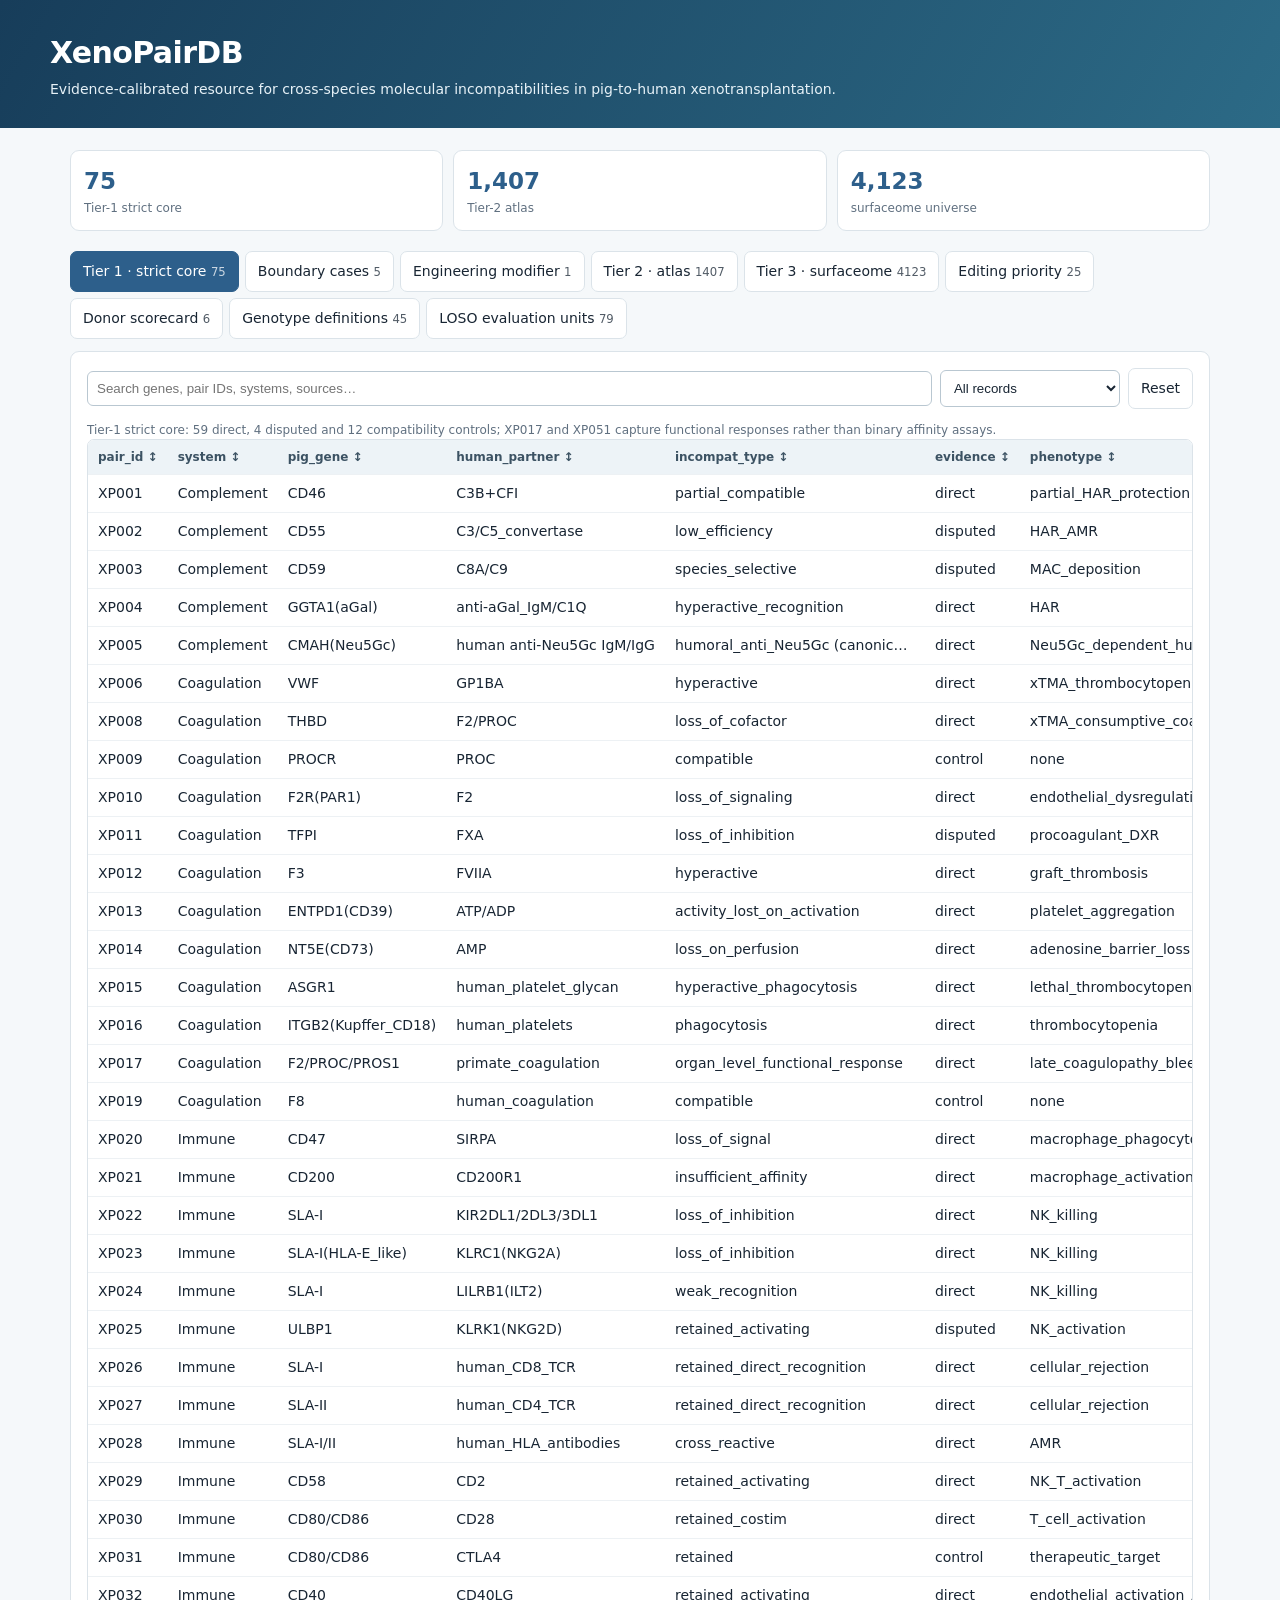
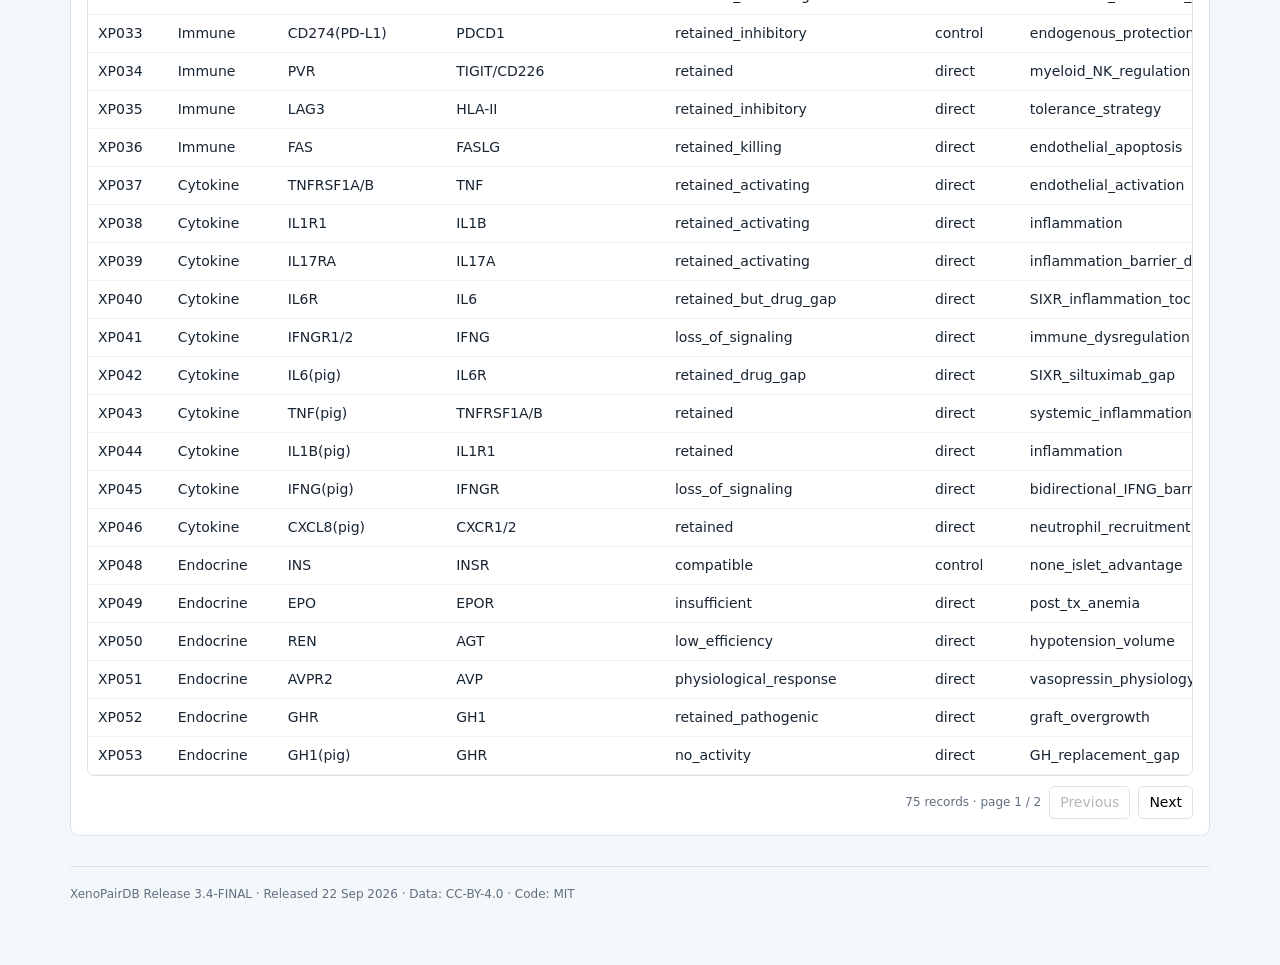
==== index.html @ 90baf069 "Initial commit XenoPairDB Portal (Release 3.4-FINAL)" ====
<!doctype html>
<html lang="en">
<head>
<meta charset="utf-8"><meta name="viewport" content="width=device-width, initial-scale=1">
<title>XenoPairDB · Release 3.4-FINAL</title>
<style>
:root{--ink:#182533;--muted:#607080;--line:#dbe3e9;--bg:#f5f8fa;--card:#fff;--blue:#2d5f8b;--blue2:#eaf2f8;--green:#176b58;--amber:#9a5a00;--red:#a33b35}*{box-sizing:border-box}body{margin:0;background:var(--bg);color:var(--ink);font:14px/1.5 system-ui,-apple-system,BlinkMacSystemFont,"Segoe UI",sans-serif}a{color:var(--blue)}header{background:linear-gradient(120deg,#173d5a,#2c6a86);color:#fff;padding:30px max(24px,calc((100% - 1180px)/2)) 24px}header h1{font-size:30px;margin:0 0 4px;letter-spacing:-.02em}header p{margin:4px 0;color:#e6f1f7;max-width:900px}.wrap{max-width:1180px;margin:22px auto;padding:0 20px}.notice{background:#fff8e8;border:1px solid #eed39b;color:#6d4a00;padding:12px 14px;border-radius:8px;margin-bottom:18px}.stats{display:grid;grid-template-columns:repeat(3,1fr);gap:10px;margin-bottom:20px}.stat,.card{background:var(--card);border:1px solid var(--line);border-radius:9px}.stat{padding:13px}.stat b{display:block;font-size:23px;color:var(--blue)}.stat span{display:block;color:var(--muted);font-size:12px}.tabs{display:flex;gap:6px;flex-wrap:wrap;margin:12px 0}.tab{border:1px solid var(--line);background:#fff;padding:9px 12px;border-radius:7px;cursor:pointer;color:var(--ink)}.tab.active{background:var(--blue);color:#fff;border-color:var(--blue)}.tab small{opacity:.75}.card{padding:16px;margin-bottom:16px}.controls{display:flex;gap:8px;flex-wrap:wrap;align-items:center;margin-bottom:12px}.controls input,.controls select{border:1px solid #b9c7d1;border-radius:6px;padding:9px;background:#fff;color:var(--ink);min-width:180px}.controls input{flex:1}.muted{color:var(--muted)}button{font:inherit}.table-wrap{overflow:auto;border:1px solid var(--line);border-radius:7px;background:#fff}table{border-collapse:collapse;width:100%;min-width:880px}th,td{padding:8px 10px;border-bottom:1px solid #edf1f4;text-align:left;vertical-align:top;white-space:nowrap;max-width:260px;overflow:hidden;text-overflow:ellipsis}th{position:sticky;top:0;background:#edf3f7;color:#3c5263;font-size:12px;cursor:pointer}tr.data-row{cursor:pointer}tr.data-row:hover{background:#f0f7fb}.tag{display:inline-block;border-radius:999px;padding:2px 7px;font-size:11px;background:#eef3f6}.pass{background:#e3f2ec;color:var(--green)}.warn{background:#fff0d9;color:var(--amber)}.pager{display:flex;gap:8px;align-items:center;justify-content:flex-end;margin-top:10px}.pager button{border:1px solid var(--line);background:#fff;border-radius:5px;padding:5px 10px;cursor:pointer}.detail{display:none;border-left:4px solid var(--blue);background:var(--blue2);padding:14px;margin:12px 0}.detail.open{display:block}.kv{display:grid;grid-template-columns:180px 1fr;gap:5px 14px}.kv dt{font-weight:600;color:#435b6b}.kv dd{margin:0;overflow-wrap:anywhere}.section-grid{display:grid;grid-template-columns:repeat(3,1fr);gap:12px}.section-grid h3{margin:0 0 6px;font-size:15px}.small{font-size:12px}.download{display:flex;justify-content:space-between;gap:15px;border-bottom:1px solid var(--line);padding:9px 0}.download:last-child{border-bottom:0}.code{font-family:ui-monospace,SFMono-Regular,Menlo,monospace;background:#eef2f5;padding:2px 5px;border-radius:4px;font-size:12px}footer{color:var(--muted);font-size:12px;border-top:1px solid var(--line);margin-top:30px;padding:18px 0 40px}@media(max-width:850px){.stats{grid-template-columns:repeat(3,1fr)}.section-grid{grid-template-columns:1fr 1fr}}@media(max-width:560px){.stats{grid-template-columns:repeat(2,1fr)}.kv{grid-template-columns:1fr}.wrap{padding:0 12px}}
</style>
</head>
<body>
<header><div class="wrap" style="margin:0 auto;padding:0"><h1>XenoPairDB</h1><p>Evidence-calibrated resource for cross-species molecular incompatibilities in pig-to-human xenotransplantation.</p></div></header>
<main class="wrap">
<div id="notice" class="notice" style="display:none"></div>
<section class="stats" id="stats"></section>
<div class="tabs" id="tabs"></div>
<section class="card"><div class="controls"><input id="search" placeholder="Search genes, pair IDs, systems, sources…"><select id="filter"><option value="">All records</option></select><button class="tab" id="reset">Reset</button></div><div id="datasetIntro" class="muted small"></div><div id="detail" class="detail"></div><div class="table-wrap"><table><thead id="thead"></thead><tbody id="tbody"></tbody></table></div><div class="pager"><span id="priorityNote" class="muted small" style="display:none;margin-right:auto"></span><span id="pageInfo" class="muted small"></span><button id="prev">Previous</button><button id="next">Next</button></div></section>


<footer>XenoPairDB Release 3.4-FINAL · Released 22 Sep 2026 · Data: CC-BY-4.0 · Code: MIT</footer>
</main>
<script>
const DATASETS={gold:{label:'Tier 1 · strict core',count:75,cols:['pair_id','system','pig_gene','human_partner','incompat_type','evidence','phenotype','ISI_v2'],id:'pair_id'},boundary:{label:'Boundary cases',count:5,cols:['pair_id','system','pig_gene','human_partner','evidence','ISI_v2'],id:'pair_id'},engineering:{label:'Engineering modifier',count:1,cols:['pair_id','system','pig_gene','human_partner','evidence','ISI_v2'],id:'pair_id'},atlas:{label:'Tier 2 · atlas',count:1407,cols:['rank','ligand','receptor','tier2_score','source','tier1_gold_overlap','qc_flag'],id:'rank'},surfaceome:{label:'Tier 3 · surfaceome',count:4123,cols:['gene','acc','human_gene','perc_id','antigenicity_v2','rank_v2'],id:'gene'},priority:{label:'Editing priority',count:25,cols:['si_s2_editing_rank','pair_id','system','gene_key','ISI_v2','edit_candidate'],id:'si_s2_editing_rank'},scorecard:{label:'Donor scorecard',count:6,cols:['donor','pairs_fixed','ISI_coverage%','top_residual'],id:'donor'},genotypes:{label:'Genotype definitions',count:45,cols:['genotype','edit_type','gene','tier1_pair','literature_basis'],id:'genotype'},loso_units:{label:'LOSO evaluation units',count:79,cols:['evaluation_id','parent_XP_id','system','label','is_control','included_in_LOSO','fold'],id:'evaluation_id'}};
let release=null, current='gold', rows=[], filtered=[], page=1, sortKey='', sortDir=1, pageSize=50;
const $=id=>document.getElementById(id); const esc=x=>String(x??'').replace(/[&<>"']/g,m=>({'&':'&amp;','<':'&lt;','>':'&gt;','"':'&quot;',"'":'&#39;'}[m]));
async function get(path){try{const r=await fetch(path);if(r.ok)return await r.json()}catch(_){}return getInlined(path)}
const __INLINED__={"atlas":{"dataset":"atlas","release":"XenoPairDB Release 3.4-FINAL","release_date":"2026-09-22","description":"Tier-2 computational atlas with explicit QC and orthology fields.","record_count":1407,"sha256":"0a573b34cc2c4aab98f97d45f53f73fc61dc57613a790a0d1cc7bb58de49f37a","download":"downloads/atlas.tsv","columns":["rank","ligand","receptor","pig_ligand_id","pig_receptor_id","ligand_identity_pct","receptor_identity_pct","pair_divergence","min_identity","lig_human_NxST","lig_pig_NxST","rec_human_NxST","rec_pig_NxST","pig_glyco_sites","glyco_delta_pig_minus_human","tier2_score","source","tier1_gold_overlap","qc_flag","lig_ortholog_type","rec_ortholog_type"],"records":[{"rank":"1","ligand":"CLEC4M","receptor":"ICAM1","pig_ligand_id":"ENSSSCG00000013579","pig_receptor_id":"ENSSSCG00000013655","ligand_identity_pct":"47.4","receptor_identity_pct":"55.1","pair_divergence":"48.8","min_identity":"47.4","lig_human_NxST":"2","lig_pig_NxST":"3","rec_human_NxST":"8","rec_pig_NxST":"17","pig_glyco_sites":"20","glyco_delta_pig_minus_human":"10","tier2_score":"99.7","source":"OmniPath","tier1_gold_overlap":"False","qc_flag":"pass","lig_ortholog_type":"ortholog_one2one","rec_ortholog_type":"ortholog_one2one"},{"rank":"2","ligand":"SPN","receptor":"ICAM1","pig_ligand_id":"ENSSSCG00000035256","pig_receptor_id":"ENSSSCG00000013655","ligand_identity_pct":"54.8","receptor_identity_pct":"55.1","pair_divergence":"45.0","min_identity":"54.8","lig_human_NxST":"1","lig_pig_NxST":"2","rec_human_NxST":"8","rec_pig_NxST":"17","pig_glyco_sites":"19","glyco_delta_pig_minus_human":"10","tier2_score":"99.4","source":"OmniPath+CellPhoneDB","tier1_gold_overlap":"False","qc_flag":"pass","lig_ortholog_type":"ortholog_one2one","rec_ortholog_type":"ortholog_one2one"},{"rank":"3","ligand":"ICAM1","receptor":"SPN","pig_ligand_id":"ENSSSCG00000013655","pig_receptor_id":"ENSSSCG00000035256","ligand_identity_pct":"55.1","receptor_identity_pct":"54.8","pair_divergence":"45.0","min_identity":"54.8","lig_human_NxST":"8","lig_pig_NxST":"17","rec_human_NxST":"1","rec_pig_NxST":"2","pig_glyco_sites":"19","glyco_delta_pig_minus_human":"10","tier2_score":"99.4","source":"OmniPath+CellPhoneDB","tier1_gold_overlap":"False","qc_flag":"pass","lig_ortholog_type":"ortholog_one2one","rec_ortholog_type":"ortholog_one2one"},{"rank":"4","ligand":"LAMB2","receptor":"CD44","pig_ligand_id":"ENSSSCG00000015555","pig_receptor_id":"ENSSSCG00000013297","ligand_identity_pct":"35.7","receptor_identity_pct":"77.4","pair_divergence":"43.4","min_identity":"35.7","lig_human_NxST":"7","lig_pig_NxST":"14","rec_human_NxST":"9","rec_pig_NxST":"7","pig_glyco_sites":"21","glyco_delta_pig_minus_human":"5","tier2_score":"99.0","source":"OmniPath","tier1_gold_overlap":"False","qc_flag":"pass","lig_ortholog_type":"ortholog_one2one","rec_ortholog_type":"ortholog_one2one"},{"rank":"5","ligand":"CD55","receptor":"ADGRE5","pig_ligand_id":"ENSSSCG00000015664","pig_receptor_id":"ENSSSCG00000013775","ligand_identity_pct":"53.1","receptor_identity_pct":"68.9","pair_divergence":"39.0","min_identity":"53.1","lig_human_NxST":"1","lig_pig_NxST":"4","rec_human_NxST":"10","rec_pig_NxST":"11","pig_glyco_sites":"15","glyco_delta_pig_minus_human":"4","tier2_score":"98.5","source":"OmniPath+CellPhoneDB","tier1_gold_overlap":"False","qc_flag":"pass","lig_ortholog_type":"ortholog_one2one","rec_ortholog_type":"ortholog_one2one"},{"rank":"6","ligand":"TNF","receptor":"TRAF2","pig_ligand_id":"ENSSSCG00000060860","pig_receptor_id":"ENSSSCG00000015889","ligand_identity_pct":"87.1","receptor_identity_pct":"28.1","pair_divergence":"42.4","min_identity":"28.1","lig_human_NxST":"0","lig_pig_NxST":"0","rec_human_NxST":"0","rec_pig_NxST":"3","pig_glyco_sites":"3","glyco_delta_pig_minus_human":"3","tier2_score":"98.5","source":"OmniPath","tier1_gold_overlap":"False","qc_flag":"pass","lig_ortholog_type":"ortholog_one2one","rec_ortholog_type":"ortholog_one2one"},{"rank":"7","ligand":"LAMB2","receptor":"SV2C","pig_ligand_id":"ENSSSCG00000015555","pig_receptor_id":"ENSSSCG00000034062","ligand_identity_pct":"35.7","receptor_identity_pct":"93.4","pair_divergence":"35.4","min_identity":"35.7","lig_human_NxST":"7","lig_pig_NxST":"14","rec_human_NxST":"5","rec_pig_NxST":"5","pig_glyco_sites":"19","glyco_delta_pig_minus_human":"7","tier2_score":"98.3","source":"OmniPath","tier1_gold_overlap":"False","qc_flag":"pass","lig_ortholog_type":"ortholog_one2one","rec_ortholog_type":"ortholog_one2one"},{"rank":"8","ligand":"LAMB2","receptor":"DAG1","pig_ligand_id":"ENSSSCG00000015555","pig_receptor_id":"ENSSSCG00000034357","ligand_identity_pct":"35.7","receptor_identity_pct":"95.2","pair_divergence":"34.5","min_identity":"35.7","lig_human_NxST":"7","lig_pig_NxST":"14","rec_human_NxST":"6","rec_pig_NxST":"6","pig_glyco_sites":"20","glyco_delta_pig_minus_human":"7","tier2_score":"98.1","source":"OmniPath","tier1_gold_overlap":"False","qc_flag":"pass","lig_ortholog_type":"ortholog_one2one","rec_ortholog_type":"ortholog_one2one"},{"rank":"9","ligand":"HLA-F","receptor":"CD8A","pig_ligand_id":"ENSSSCG00000001341","pig_receptor_id":"ENSSSCG00000008217","ligand_identity_pct":"54.5","receptor_identity_pct":"60.7","pair_divergence":"42.4","min_identity":"54.5","lig_human_NxST":"1","lig_pig_NxST":"2","rec_human_NxST":"0","rec_pig_NxST":"1","pig_glyco_sites":"3","glyco_delta_pig_minus_human":"2","tier2_score":"97.6","source":"OmniPath","tier1_gold_overlap":"False","qc_flag":"pass","lig_ortholog_type":"ortholog_one2one","rec_ortholog_type":"ortholog_one2one"},{"rank":"10","ligand":"LAMB2","receptor":"SV2A","pig_ligand_id":"ENSSSCG00000015555","pig_receptor_id":"ENSSSCG00000006666","ligand_identity_pct":"35.7","receptor_identity_pct":"99.1","pair_divergence":"32.6","min_identity":"35.7","lig_human_NxST":"7","lig_pig_NxST":"14","rec_human_NxST":"3","rec_pig_NxST":"3","pig_glyco_sites":"17","glyco_delta_pig_minus_human":"7","tier2_score":"97.6","source":"OmniPath","tier1_gold_overlap":"False","qc_flag":"pass","lig_ortholog_type":"ortholog_one2one","rec_ortholog_type":"ortholog_one2one"},{"rank":"11","ligand":"SLPI","receptor":"CD4","pig_ligand_id":"ENSSSCG00000039573","pig_receptor_id":"ENSSSCG00000000687","ligand_identity_pct":"71.0","receptor_identity_pct":"61.3","pair_divergence":"33.8","min_identity":"61.3","lig_human_NxST":"0","lig_pig_NxST":"0","rec_human_NxST":"2","rec_pig_NxST":"5","pig_glyco_sites":"5","glyco_delta_pig_minus_human":"3","tier2_score":"97.5","source":"OmniPath","tier1_gold_overlap":"False","qc_flag":"pass","lig_ortholog_type":"ortholog_one2one","rec_ortholog_type":"ortholog_one2one"},{"rank":"12","ligand":"SIRPG","receptor":"CD47","pig_ligand_id":"ENSSSCG00000028461","pig_receptor_id":"ENSSSCG00000011942","ligand_identity_pct":"64.0","receptor_identity_pct":"72.9","pair_divergence":"31.5","min_identity":"64.0","lig_human_NxST":"4","lig_pig_NxST":"12","rec_human_NxST":"6","rec_pig_NxST":"5","pig_glyco_sites":"17","glyco_delta_pig_minus_human":"7","tier2_score":"97.2","source":"OmniPath+CellPhoneDB","tier1_gold_overlap":"False","qc_flag":"pass","lig_ortholog_type":"ortholog_many2many","rec_ortholog_type":"ortholog_one2one"},{"rank":"13","ligand":"CD47","receptor":"SIRPG","pig_ligand_id":"ENSSSCG00000011942","pig_receptor_id":"ENSSSCG00000028461","ligand_identity_pct":"72.9","receptor_identity_pct":"64.0","pair_divergence":"31.5","min_identity":"64.0","lig_human_NxST":"6","lig_pig_NxST":"5","rec_human_NxST":"4","rec_pig_NxST":"12","pig_glyco_sites":"17","glyco_delta_pig_minus_human":"7","tier2_score":"97.2","source":"OmniPath+CellPhoneDB","tier1_gold_overlap":"False","qc_flag":"pass","lig_ortholog_type":"ortholog_one2one","rec_ortholog_type":"ortholog_many2many"},{"rank":"14","ligand":"CSF2","receptor":"CSF2RB","pig_ligand_id":"ENSSSCG00000023737","pig_receptor_id":"ENSSSCG00000000136","ligand_identity_pct":"71.5","receptor_identity_pct":"65.8","pair_divergence":"31.3","min_identity":"65.8","lig_human_NxST":"2","lig_pig_NxST":"3","rec_human_NxST":"4","rec_pig_NxST":"6","pig_glyco_sites":"9","glyco_delta_pig_minus_human":"3","tier2_score":"96.6","source":"OmniPath","tier1_gold_overlap":"False","qc_flag":"pass","lig_ortholog_type":"ortholog_one2one","rec_ortholog_type":"ortholog_one2one"},{"rank":"15","ligand":"CD5L","receptor":"CD5","pig_ligand_id":"ENSSSCG00000006455","pig_receptor_id":"ENSSSCG00000013115","ligand_identity_pct":"69.0","receptor_identity_pct":"71.2","pair_divergence":"29.9","min_identity":"69.0","lig_human_NxST":"0","lig_pig_NxST":"6","rec_human_NxST":"5","rec_pig_NxST":"5","pig_glyco_sites":"11","glyco_delta_pig_minus_human":"6","tier2_score":"95.9","source":"OmniPath","tier1_gold_overlap":"False","qc_flag":"pass","lig_ortholog_type":"ortholog_one2one","rec_ortholog_type":"ortholog_one2one"},{"rank":"16","ligand":"HLA-DMA","receptor":"CD4","pig_ligand_id":"ENSSSCG00000001470","pig_receptor_id":"ENSSSCG00000000687","ligand_identity_pct":"78.5","receptor_identity_pct":"61.3","pair_divergence":"30.1","min_identity":"61.3","lig_human_NxST":"2","lig_pig_NxST":"3","rec_human_NxST":"2","rec_pig_NxST":"5","pig_glyco_sites":"8","glyco_delta_pig_minus_human":"4","tier2_score":"95.8","source":"OmniPath","tier1_gold_overlap":"False","qc_flag":"pass","lig_ortholog_type":"ortholog_one2one","rec_ortholog_type":"ortholog_one2one"},{"rank":"17","ligand":"CXCL13","receptor":"CXCR3","pig_ligand_id":"ENSSSCG00000036445","pig_receptor_id":"ENSSSCG00000012402","ligand_identity_pct":"47.7","receptor_identity_pct":"89.8","pair_divergence":"31.2","min_identity":"47.7","lig_human_NxST":"1","lig_pig_NxST":"2","rec_human_NxST":"3","rec_pig_NxST":"4","pig_glyco_sites":"6","glyco_delta_pig_minus_human":"2","tier2_score":"95.6","source":"OmniPath","tier1_gold_overlap":"False","qc_flag":"pass","lig_ortholog_type":"ortholog_one2one","rec_ortholog_type":"ortholog_one2one"},{"rank":"18","ligand":"IFNL2","receptor":"IFNLR1","pig_ligand_id":"ENSSSCG00000056294","pig_receptor_id":"ENSSSCG00000032860","ligand_identity_pct":"70.1","receptor_identity_pct":"67.7","pair_divergence":"31.1","min_identity":"67.7","lig_human_NxST":"0","lig_pig_NxST":"2","rec_human_NxST":"5","rec_pig_NxST":"5","pig_glyco_sites":"7","glyco_delta_pig_minus_human":"2","tier2_score":"95.5","source":"OmniPath","tier1_gold_overlap":"False","qc_flag":"pass","lig_ortholog_type":"ortholog_many2many","rec_ortholog_type":"ortholog_one2one"},{"rank":"19","ligand":"IFNL3","receptor":"IFNLR1","pig_ligand_id":"ENSSSCG00000056294","pig_receptor_id":"ENSSSCG00000032860","ligand_identity_pct":"71.0","receptor_identity_pct":"67.7","pair_divergence":"30.7","min_identity":"67.7","lig_human_NxST":"0","lig_pig_NxST":"2","rec_human_NxST":"5","rec_pig_NxST":"5","pig_glyco_sites":"7","glyco_delta_pig_minus_human":"2","tier2_score":"95.1","source":"OmniPath","tier1_gold_overlap":"False","qc_flag":"pass","lig_ortholog_type":"ortholog_many2many","rec_ortholog_type":"ortholog_one2one"},{"rank":"20","ligand":"HLA-DOB","receptor":"CD4","pig_ligand_id":"ENSSSCG00000001459","pig_receptor_id":"ENSSSCG00000000687","ligand_identity_pct":"78.4","receptor_identity_pct":"61.3","pair_divergence":"30.2","min_identity":"61.3","lig_human_NxST":"2","lig_pig_NxST":"1","rec_human_NxST":"2","rec_pig_NxST":"5","pig_glyco_sites":"6","glyco_delta_pig_minus_human":"2","tier2_score":"94.8","source":"OmniPath","tier1_gold_overlap":"False","qc_flag":"pass","lig_ortholog_type":"ortholog_one2one","rec_ortholog_type":"ortholog_one2one"},{"rank":"21","ligand":"ICAM1","receptor":"EGFR","pig_ligand_id":"ENSSSCG00000013655","pig_receptor_id":"ENSSSCG00000022126","ligand_identity_pct":"55.1","receptor_identity_pct":"88.5","pair_divergence":"28.2","min_identity":"55.1","lig_human_NxST":"8","lig_pig_NxST":"17","rec_human_NxST":"14","rec_pig_NxST":"14","pig_glyco_sites":"31","glyco_delta_pig_minus_human":"9","tier2_score":"94.8","source":"OmniPath","tier1_gold_overlap":"False","qc_flag":"pass","lig_ortholog_type":"ortholog_one2one","rec_ortholog_type":"ortholog_one2one"},{"rank":"22","ligand":"CCL11","receptor":"CCR2","pig_ligand_id":"ENSSSCG00000044762","pig_receptor_id":"ENSSSCG00000063596","ligand_identity_pct":"66.0","receptor_identity_pct":"74.2","pair_divergence":"29.9","min_identity":"66.0","lig_human_NxST":"0","lig_pig_NxST":"1","rec_human_NxST":"1","rec_pig_NxST":"2","pig_glyco_sites":"3","glyco_delta_pig_minus_human":"2","tier2_score":"94.5","source":"OmniPath","tier1_gold_overlap":"False","qc_flag":"pass","lig_ortholog_type":"ortholog_one2one","rec_ortholog_type":"ortholog_one2one"},{"rank":"23","ligand":"TRAF2","receptor":"TNFSF4","pig_ligand_id":"ENSSSCG00000015889","pig_receptor_id":"ENSSSCG00000015488","ligand_identity_pct":"28.1","receptor_identity_pct":"69.2","pair_divergence":"51.3","min_identity":"28.1","lig_human_NxST":"0","lig_pig_NxST":"3","rec_human_NxST":"4","rec_pig_NxST":"2","pig_glyco_sites":"5","glyco_delta_pig_minus_human":"1","tier2_score":"94.3","source":"OmniPath","tier1_gold_overlap":"False","qc_flag":"pass","lig_ortholog_type":"ortholog_one2one","rec_ortholog_type":"ortholog_one2one"},{"rank":"24","ligand":"HLA-DRA","receptor":"CD4","pig_ligand_id":"ENSSSCG00000001453","pig_receptor_id":"ENSSSCG00000000687","ligand_identity_pct":"83.3","receptor_identity_pct":"61.3","pair_divergence":"27.7","min_identity":"61.3","lig_human_NxST":"2","lig_pig_NxST":"4","rec_human_NxST":"2","rec_pig_NxST":"5","pig_glyco_sites":"9","glyco_delta_pig_minus_human":"5","tier2_score":"94.3","source":"OmniPath","tier1_gold_overlap":"False","qc_flag":"pass","lig_ortholog_type":"ortholog_one2one","rec_ortholog_type":"ortholog_one2one"},{"rank":"25","ligand":"CD86","receptor":"CD28","pig_ligand_id":"ENSSSCG00000011877","pig_receptor_id":"ENSSSCG00000028561","ligand_identity_pct":"62.5","receptor_identity_pct":"78.1","pair_divergence":"29.7","min_identity":"62.5","lig_human_NxST":"8","lig_pig_NxST":"10","rec_human_NxST":"6","rec_pig_NxST":"6","pig_glyco_sites":"16","glyco_delta_pig_minus_human":"2","tier2_score":"94.3","source":"OmniPath+CellPhoneDB","tier1_gold_overlap":"False","qc_flag":"pass","lig_ortholog_type":"ortholog_one2one","rec_ortholog_type":"ortholog_one2one"},{"rank":"26","ligand":"CD28","receptor":"CD86","pig_ligand_id":"ENSSSCG00000028561","pig_receptor_id":"ENSSSCG00000011877","ligand_identity_pct":"78.1","receptor_identity_pct":"62.5","pair_divergence":"29.7","min_identity":"62.5","lig_human_NxST":"6","lig_pig_NxST":"6","rec_human_NxST":"8","rec_pig_NxST":"10","pig_glyco_sites":"16","glyco_delta_pig_minus_human":"2","tier2_score":"94.3","source":"OmniPath+CellPhoneDB","tier1_gold_overlap":"False","qc_flag":"pass","lig_ortholog_type":"ortholog_one2one","rec_ortholog_type":"ortholog_one2one"},{"rank":"27","ligand":"TNFSF4","receptor":"TRAF2","pig_ligand_id":"ENSSSCG00000015488","pig_receptor_id":"ENSSSCG00000015889","ligand_identity_pct":"69.2","receptor_identity_pct":"28.1","pair_divergence":"51.3","min_identity":"28.1","lig_human_NxST":"4","lig_pig_NxST":"2","rec_human_NxST":"0","rec_pig_NxST":"3","pig_glyco_sites":"5","glyco_delta_pig_minus_human":"1","tier2_score":"94.3","source":"OmniPath","tier1_gold_overlap":"False","qc_flag":"pass","lig_ortholog_type":"ortholog_one2one","rec_ortholog_type":"ortholog_one2one"},{"rank":"28","ligand":"TNFSF15","receptor":"CCR9","pig_ligand_id":"ENSSSCG00000059646","pig_receptor_id":"ENSSSCG00000031154","ligand_identity_pct":"88.0","receptor_identity_pct":"36.0","pair_divergence":"38.0","min_identity":"36.0","lig_human_NxST":"2","lig_pig_NxST":"2","rec_human_NxST":"1","rec_pig_NxST":"2","pig_glyco_sites":"4","glyco_delta_pig_minus_human":"1","tier2_score":"93.3","source":"OmniPath","tier1_gold_overlap":"False","qc_flag":"pass","lig_ortholog_type":"ortholog_one2one","rec_ortholog_type":"ortholog_one2one"},{"rank":"29","ligand":"CSF3","receptor":"CSF2RB","pig_ligand_id":"ENSSSCG00000017488","pig_receptor_id":"ENSSSCG00000000136","ligand_identity_pct":"78.9","receptor_identity_pct":"65.8","pair_divergence":"27.7","min_identity":"65.8","lig_human_NxST":"0","lig_pig_NxST":"0","rec_human_NxST":"4","rec_pig_NxST":"6","pig_glyco_sites":"6","glyco_delta_pig_minus_human":"2","tier2_score":"93.0","source":"OmniPath","tier1_gold_overlap":"False","qc_flag":"pass","lig_ortholog_type":"ortholog_one2one","rec_ortholog_type":"ortholog_one2one"},{"rank":"30","ligand":"CLU","receptor":"TREM2","pig_ligand_id":"ENSSSCG00000009668","pig_receptor_id":"ENSSSCG00000039270","ligand_identity_pct":"72.2","receptor_identity_pct":"72.6","pair_divergence":"27.6","min_identity":"72.2","lig_human_NxST":"6","lig_pig_NxST":"7","rec_human_NxST":"2","rec_pig_NxST":"3","pig_glyco_sites":"10","glyco_delta_pig_minus_human":"2","tier2_score":"92.9","source":"unknown","tier1_gold_overlap":"False","qc_flag":"pass","lig_ortholog_type":"ortholog_one2one","rec_ortholog_type":"ortholog_one2one"},{"rank":"31","ligand":"TNFSF9","receptor":"TNFRSF9","pig_ligand_id":"ENSSSCG00000022370","pig_receptor_id":"ENSSSCG00000003386","ligand_identity_pct":"61.4","receptor_identity_pct":"70.2","pair_divergence":"34.2","min_identity":"61.4","lig_human_NxST":"0","lig_pig_NxST":"1","rec_human_NxST":"2","rec_pig_NxST":"2","pig_glyco_sites":"3","glyco_delta_pig_minus_human":"1","tier2_score":"92.8","source":"OmniPath+CellPhoneDB","tier1_gold_overlap":"False","qc_flag":"pass","lig_ortholog_type":"ortholog_one2one","rec_ortholog_type":"ortholog_one2one"},{"rank":"32","ligand":"CCL24","receptor":"CCR3","pig_ligand_id":"ENSSSCG00000035736","pig_receptor_id":"ENSSSCG00000024311","ligand_identity_pct":"62.2","receptor_identity_pct":"68.9","pair_divergence":"34.4","min_identity":"62.2","lig_human_NxST":"1","lig_pig_NxST":"2","rec_human_NxST":"0","rec_pig_NxST":"0","pig_glyco_sites":"2","glyco_delta_pig_minus_human":"1","tier2_score":"92.8","source":"CellPhoneDB","tier1_gold_overlap":"False","qc_flag":"pass","lig_ortholog_type":"ortholog_one2one","rec_ortholog_type":"ortholog_one2one"},{"rank":"33","ligand":"CXCL16","receptor":"CXCR6","pig_ligand_id":"ENSSSCG00000017920","pig_receptor_id":"ENSSSCG00000011318","ligand_identity_pct":"54.7","receptor_identity_pct":"79.8","pair_divergence":"32.8","min_identity":"54.7","lig_human_NxST":"1","lig_pig_NxST":"0","rec_human_NxST":"1","rec_pig_NxST":"3","pig_glyco_sites":"3","glyco_delta_pig_minus_human":"1","tier2_score":"92.4","source":"OmniPath+CellPhoneDB","tier1_gold_overlap":"False","qc_flag":"pass","lig_ortholog_type":"ortholog_one2one","rec_ortholog_type":"ortholog_one2one"},{"rank":"34","ligand":"RNASE2","receptor":"TLR2","pig_ligand_id":"ENSSSCG00000035377","pig_receptor_id":"ENSSSCG00000009002","ligand_identity_pct":"55.5","receptor_identity_pct":"78.6","pair_divergence":"33.0","min_identity":"55.5","lig_human_NxST":"5","lig_pig_NxST":"4","rec_human_NxST":"4","rec_pig_NxST":"6","pig_glyco_sites":"10","glyco_delta_pig_minus_human":"1","tier2_score":"92.4","source":"OmniPath","tier1_gold_overlap":"False","qc_flag":"pass","lig_ortholog_type":"ortholog_one2many","rec_ortholog_type":"ortholog_one2one"},{"rank":"35","ligand":"CCL11","receptor":"CCR3","pig_ligand_id":"ENSSSCG00000044762","pig_receptor_id":"ENSSSCG00000024311","ligand_identity_pct":"66.0","receptor_identity_pct":"68.9","pair_divergence":"32.5","min_identity":"66.0","lig_human_NxST":"0","lig_pig_NxST":"1","rec_human_NxST":"0","rec_pig_NxST":"0","pig_glyco_sites":"1","glyco_delta_pig_minus_human":"1","tier2_score":"92.3","source":"OmniPath+CellPhoneDB","tier1_gold_overlap":"False","qc_flag":"pass","lig_ortholog_type":"ortholog_one2one","rec_ortholog_type":"ortholog_one2one"},{"rank":"36","ligand":"APOB","receptor":"TREM2","pig_ligand_id":"ENSSSCG00000008595","pig_receptor_id":"ENSSSCG00000039270","ligand_identity_pct":"75.9","receptor_identity_pct":"72.6","pair_divergence":"25.8","min_identity":"72.6","lig_human_NxST":"19","lig_pig_NxST":"23","rec_human_NxST":"2","rec_pig_NxST":"3","pig_glyco_sites":"26","glyco_delta_pig_minus_human":"5","tier2_score":"92.3","source":"unknown","tier1_gold_overlap":"False","qc_flag":"pass","lig_ortholog_type":"ortholog_one2one","rec_ortholog_type":"ortholog_one2one"},{"rank":"37","ligand":"APOC3","receptor":"TLR2","pig_ligand_id":"ENSSSCG00000015069","pig_receptor_id":"ENSSSCG00000009002","ligand_identity_pct":"68.8","receptor_identity_pct":"78.6","pair_divergence":"26.3","min_identity":"68.8","lig_human_NxST":"0","lig_pig_NxST":"0","rec_human_NxST":"4","rec_pig_NxST":"6","pig_glyco_sites":"6","glyco_delta_pig_minus_human":"2","tier2_score":"91.7","source":"OmniPath","tier1_gold_overlap":"False","qc_flag":"pass","lig_ortholog_type":"ortholog_one2one","rec_ortholog_type":"ortholog_one2one"},{"rank":"38","ligand":"TNFRSF18","receptor":"TNFSF18","pig_ligand_id":"ENSSSCG00000038351","pig_receptor_id":"ENSSSCG00000015487","ligand_identity_pct":"65.7","receptor_identity_pct":"72.3","pair_divergence":"31.0","min_identity":"65.7","lig_human_NxST":"1","lig_pig_NxST":"1","rec_human_NxST":"2","rec_pig_NxST":"3","pig_glyco_sites":"4","glyco_delta_pig_minus_human":"1","tier2_score":"91.6","source":"OmniPath+CellPhoneDB","tier1_gold_overlap":"False","qc_flag":"pass","lig_ortholog_type":"ortholog_one2one","rec_ortholog_type":"ortholog_one2one"},{"rank":"39","ligand":"TNFSF18","receptor":"TNFRSF18","pig_ligand_id":"ENSSSCG00000015487","pig_receptor_id":"ENSSSCG00000038351","ligand_identity_pct":"72.3","receptor_identity_pct":"65.7","pair_divergence":"31.0","min_identity":"65.7","lig_human_NxST":"2","lig_pig_NxST":"3","rec_human_NxST":"1","rec_pig_NxST":"1","pig_glyco_sites":"4","glyco_delta_pig_minus_human":"1","tier2_score":"91.6","source":"OmniPath+CellPhoneDB","tier1_gold_overlap":"False","qc_flag":"pass","lig_ortholog_type":"ortholog_one2one","rec_ortholog_type":"ortholog_one2one"},{"rank":"40","ligand":"CXCL12","receptor":"CD4","pig_ligand_id":"ENSSSCG00000034973","pig_receptor_id":"ENSSSCG00000000687","ligand_identity_pct":"88.2","receptor_identity_pct":"61.3","pair_divergence":"25.2","min_identity":"61.3","lig_human_NxST":"0","lig_pig_NxST":"0","rec_human_NxST":"2","rec_pig_NxST":"5","pig_glyco_sites":"5","glyco_delta_pig_minus_human":"3","tier2_score":"91.5","source":"OmniPath","tier1_gold_overlap":"False","qc_flag":"pass","lig_ortholog_type":"ortholog_one2one","rec_ortholog_type":"ortholog_one2one"},{"rank":"41","ligand":"CTLA4","receptor":"CD86","pig_ligand_id":"ENSSSCG00000016122","pig_receptor_id":"ENSSSCG00000011877","ligand_identity_pct":"85.2","receptor_identity_pct":"62.5","pair_divergence":"26.2","min_identity":"62.5","lig_human_NxST":"2","lig_pig_NxST":"2","rec_human_NxST":"8","rec_pig_NxST":"10","pig_glyco_sites":"12","glyco_delta_pig_minus_human":"2","tier2_score":"91.5","source":"OmniPath+CellPhoneDB","tier1_gold_overlap":"False","qc_flag":"pass","lig_ortholog_type":"ortholog_one2one","rec_ortholog_type":"ortholog_one2one"},{"rank":"42","ligand":"CD86","receptor":"CTLA4","pig_ligand_id":"ENSSSCG00000011877","pig_receptor_id":"ENSSSCG00000016122","ligand_identity_pct":"62.5","receptor_identity_pct":"85.2","pair_divergence":"26.2","min_identity":"62.5","lig_human_NxST":"8","lig_pig_NxST":"10","rec_human_NxST":"2","rec_pig_NxST":"2","pig_glyco_sites":"12","glyco_delta_pig_minus_human":"2","tier2_score":"91.5","source":"OmniPath+CellPhoneDB","tier1_gold_overlap":"False","qc_flag":"pass","lig_ortholog_type":"ortholog_one2one","rec_ortholog_type":"ortholog_one2one"},{"rank":"43","ligand":"CD274","receptor":"PDCD1","pig_ligand_id":"ENSSSCG00000005211","pig_receptor_id":"ENSSSCG00000037319","ligand_identity_pct":"74.1","receptor_identity_pct":"64.2","pair_divergence":"30.8","min_identity":"64.2","lig_human_NxST":"4","lig_pig_NxST":"5","rec_human_NxST":"4","rec_pig_NxST":"4","pig_glyco_sites":"9","glyco_delta_pig_minus_human":"1","tier2_score":"91.4","source":"OmniPath+CellPhoneDB","tier1_gold_overlap":"False","qc_flag":"pass","lig_ortholog_type":"ortholog_one2one","rec_ortholog_type":"ortholog_one2one"},{"rank":"44","ligand":"CSF2","receptor":"CSF3R","pig_ligand_id":"ENSSSCG00000023737","pig_receptor_id":"ENSSSCG00000025795","ligand_identity_pct":"71.5","receptor_identity_pct":"76.5","pair_divergence":"26.0","min_identity":"71.5","lig_human_NxST":"2","lig_pig_NxST":"3","rec_human_NxST":"11","rec_pig_NxST":"12","pig_glyco_sites":"15","glyco_delta_pig_minus_human":"2","tier2_score":"91.2","source":"OmniPath","tier1_gold_overlap":"False","qc_flag":"pass","lig_ortholog_type":"ortholog_one2one","rec_ortholog_type":"ortholog_one2one"},{"rank":"45","ligand":"CCL27","receptor":"CCR2","pig_ligand_id":"ENSSSCG00000010967","pig_receptor_id":"ENSSSCG00000063596","ligand_identity_pct":"73.8","receptor_identity_pct":"74.2","pair_divergence":"26.0","min_identity":"73.8","lig_human_NxST":"0","lig_pig_NxST":"1","rec_human_NxST":"1","rec_pig_NxST":"2","pig_glyco_sites":"3","glyco_delta_pig_minus_human":"2","tier2_score":"91.2","source":"OmniPath","tier1_gold_overlap":"False","qc_flag":"pass","lig_ortholog_type":"ortholog_one2one","rec_ortholog_type":"ortholog_one2one"},{"rank":"46","ligand":"ICAM1","receptor":"CAV1","pig_ligand_id":"ENSSSCG00000013655","pig_receptor_id":"ENSSSCG00000016634","ligand_identity_pct":"55.1","receptor_identity_pct":"96.0","pair_divergence":"24.5","min_identity":"55.1","lig_human_NxST":"8","lig_pig_NxST":"17","rec_human_NxST":"0","rec_pig_NxST":"0","pig_glyco_sites":"17","glyco_delta_pig_minus_human":"9","tier2_score":"91.1","source":"OmniPath","tier1_gold_overlap":"False","qc_flag":"pass","lig_ortholog_type":"ortholog_one2one","rec_ortholog_type":"ortholog_one2one"},{"rank":"47","ligand":"CD47","receptor":"SIRPA","pig_ligand_id":"ENSSSCP00000065885","pig_receptor_id":"F1S887","ligand_identity_pct":"72.9","receptor_identity_pct":"77.2","pair_divergence":"24.9","min_identity":"72.9","lig_human_NxST":"6","lig_pig_NxST":"5","rec_human_NxST":"7","rec_pig_NxST":"11","pig_glyco_sites":"16","glyco_delta_pig_minus_human":"3","tier2_score":"91.1","source":"CellPhoneDB","tier1_gold_overlap":"True","qc_flag":"ortholog_recovered_via_UniProt","lig_ortholog_type":"ortholog_one2one","rec_ortholog_type":"ortholog_one2one(UniProt fallback)"},{"rank":"48","ligand":"CCL26","receptor":"CCR2","pig_ligand_id":"ENSSSCG00000039874","pig_receptor_id":"ENSSSCG00000063596","ligand_identity_pct":"64.9","receptor_identity_pct":"74.2","pair_divergence":"30.4","min_identity":"64.9","lig_human_NxST":"0","lig_pig_NxST":"0","rec_human_NxST":"1","rec_pig_NxST":"2","pig_glyco_sites":"2","glyco_delta_pig_minus_human":"1","tier2_score":"91.1","source":"OmniPath+CellPhoneDB","tier1_gold_overlap":"False","qc_flag":"pass","lig_ortholog_type":"ortholog_one2one","rec_ortholog_type":"ortholog_one2one"},{"rank":"49","ligand":"F12","receptor":"CD93","pig_ligand_id":"ENSSSCG00000031274","pig_receptor_id":"ENSSSCG00000007116","ligand_identity_pct":"74.2","receptor_identity_pct":"74.1","pair_divergence":"25.8","min_identity":"74.1","lig_human_NxST":"2","lig_pig_NxST":"4","rec_human_NxST":"1","rec_pig_NxST":"1","pig_glyco_sites":"5","glyco_delta_pig_minus_human":"2","tier2_score":"91.0","source":"OmniPath","tier1_gold_overlap":"False","qc_flag":"pass","lig_ortholog_type":"ortholog_one2one","rec_ortholog_type":"ortholog_one2one"},{"rank":"50","ligand":"CD27","receptor":"CD70","pig_ligand_id":"ENSSSCG00000063084","pig_receptor_id":"ENSSSCG00000031115","ligand_identity_pct":"71.8","receptor_identity_pct":"67.7","pair_divergence":"30.2","min_identity":"67.7","lig_human_NxST":"1","lig_pig_NxST":"1","rec_human_NxST":"2","rec_pig_NxST":"3","pig_glyco_sites":"4","glyco_delta_pig_minus_human":"1","tier2_score":"90.9","source":"OmniPath+CellPhoneDB","tier1_gold_overlap":"False","qc_flag":"pass","lig_ortholog_type":"ortholog_one2one","rec_ortholog_type":"ortholog_one2one"},{"rank":"51","ligand":"CD70","receptor":"CD27","pig_ligand_id":"ENSSSCG00000031115","pig_receptor_id":"ENSSSCG00000063084","ligand_identity_pct":"67.7","receptor_identity_pct":"71.8","pair_divergence":"30.2","min_identity":"67.7","lig_human_NxST":"2","lig_pig_NxST":"3","rec_human_NxST":"1","rec_pig_NxST":"1","pig_glyco_sites":"4","glyco_delta_pig_minus_human":"1","tier2_score":"90.9","source":"OmniPath+CellPhoneDB","tier1_gold_overlap":"False","qc_flag":"pass","lig_ortholog_type":"ortholog_one2one","rec_ortholog_type":"ortholog_one2one"},{"rank":"52","ligand":"CXCL13","receptor":"CCR10","pig_ligand_id":"ENSSSCG00000036445","pig_receptor_id":"ENSSSCG00000017392","ligand_identity_pct":"47.7","receptor_identity_pct":"92.5","pair_divergence":"29.9","min_identity":"47.7","lig_human_NxST":"1","lig_pig_NxST":"2","rec_human_NxST":"0","rec_pig_NxST":"0","pig_glyco_sites":"2","glyco_delta_pig_minus_human":"1","tier2_score":"90.7","source":"OmniPath","tier1_gold_overlap":"False","qc_flag":"pass","lig_ortholog_type":"ortholog_one2one","rec_ortholog_type":"ortholog_one2one"},{"rank":"53","ligand":"SLURP1","receptor":"CHRNA3","pig_ligand_id":"ENSSSCG00000049907","pig_receptor_id":"ENSSSCG00000001752","ligand_identity_pct":"55.4","receptor_identity_pct":"93.8","pair_divergence":"25.4","min_identity":"55.4","lig_human_NxST":"1","lig_pig_NxST":"2","rec_human_NxST":"4","rec_pig_NxST":"5","pig_glyco_sites":"7","glyco_delta_pig_minus_human":"2","tier2_score":"90.7","source":"OmniPath","tier1_gold_overlap":"False","qc_flag":"pass","lig_ortholog_type":"ortholog_one2one","rec_ortholog_type":"ortholog_one2one"},{"rank":"54","ligand":"C4A","receptor":"C3AR1","pig_ligand_id":"ENSSSCG00000001427","pig_receptor_id":"ENSSSCG00000023868","ligand_identity_pct":"80.7","receptor_identity_pct":"68.6","pair_divergence":"25.3","min_identity":"68.6","lig_human_NxST":"4","lig_pig_NxST":"5","rec_human_NxST":"3","rec_pig_NxST":"4","pig_glyco_sites":"9","glyco_delta_pig_minus_human":"2","tier2_score":"90.6","source":"OmniPath","tier1_gold_overlap":"False","qc_flag":"pass","lig_ortholog_type":"ortholog_one2many","rec_ortholog_type":"ortholog_one2one"},{"rank":"55","ligand":"HSD3B1","receptor":"CATSPERD","pig_ligand_id":"ENSSSCG00000006719","pig_receptor_id":"ENSSSCG00000013527","ligand_identity_pct":"75.1","receptor_identity_pct":"65.6","pair_divergence":"29.7","min_identity":"65.6","lig_human_NxST":"2","lig_pig_NxST":"1","rec_human_NxST":"6","rec_pig_NxST":"8","pig_glyco_sites":"9","glyco_delta_pig_minus_human":"1","tier2_score":"90.5","source":"unknown","tier1_gold_overlap":"False","qc_flag":"pass","lig_ortholog_type":"ortholog_one2many","rec_ortholog_type":"ortholog_one2one"},{"rank":"56","ligand":"APOA1","receptor":"TREM2","pig_ligand_id":"ENSSSCG00000030921","pig_receptor_id":"ENSSSCG00000039270","ligand_identity_pct":"68.5","receptor_identity_pct":"72.6","pair_divergence":"29.5","min_identity":"68.5","lig_human_NxST":"0","lig_pig_NxST":"0","rec_human_NxST":"2","rec_pig_NxST":"3","pig_glyco_sites":"3","glyco_delta_pig_minus_human":"1","tier2_score":"90.2","source":"unknown","tier1_gold_overlap":"False","qc_flag":"pass","lig_ortholog_type":"ortholog_one2one","rec_ortholog_type":"ortholog_one2one"},{"rank":"57","ligand":"CXCL13","receptor":"ADRA2A","pig_ligand_id":"ENSSSCG00000036445","pig_receptor_id":"ENSSSCG00000010629","ligand_identity_pct":"47.7","receptor_identity_pct":"94.2","pair_divergence":"29.0","min_identity":"47.7","lig_human_NxST":"1","lig_pig_NxST":"2","rec_human_NxST":"3","rec_pig_NxST":"3","pig_glyco_sites":"5","glyco_delta_pig_minus_human":"1","tier2_score":"90.0","source":"OmniPath","tier1_gold_overlap":"False","qc_flag":"pass","lig_ortholog_type":"ortholog_one2one","rec_ortholog_type":"ortholog_one2one"},{"rank":"58","ligand":"APOB","receptor":"CALCR","pig_ligand_id":"ENSSSCG00000008595","pig_receptor_id":"ENSSSCG00000015320","ligand_identity_pct":"75.9","receptor_identity_pct":"74.4","pair_divergence":"24.8","min_identity":"74.4","lig_human_NxST":"19","lig_pig_NxST":"23","rec_human_NxST":"5","rec_pig_NxST":"3","pig_glyco_sites":"26","glyco_delta_pig_minus_human":"2","tier2_score":"90.0","source":"OmniPath","tier1_gold_overlap":"False","qc_flag":"pass","lig_ortholog_type":"ortholog_one2one","rec_ortholog_type":"ortholog_one2one"},{"rank":"59","ligand":"CD34","receptor":"SELL","pig_ligand_id":"ENSSSCG00000039946","pig_receptor_id":"ENSSSCG00000006287","ligand_identity_pct":"68.8","receptor_identity_pct":"81.5","pair_divergence":"24.8","min_identity":"68.8","lig_human_NxST":"10","lig_pig_NxST":"10","rec_human_NxST":"7","rec_pig_NxST":"9","pig_glyco_sites":"19","glyco_delta_pig_minus_human":"2","tier2_score":"90.0","source":"OmniPath+CellPhoneDB","tier1_gold_overlap":"False","qc_flag":"pass","lig_ortholog_type":"ortholog_one2one","rec_ortholog_type":"ortholog_one2one"},{"rank":"60","ligand":"SLURP1","receptor":"CHRNA6","pig_ligand_id":"ENSSSCG00000049907","pig_receptor_id":"ENSSSCG00000023338","ligand_identity_pct":"55.4","receptor_identity_pct":"86.8","pair_divergence":"28.9","min_identity":"55.4","lig_human_NxST":"1","lig_pig_NxST":"2","rec_human_NxST":"3","rec_pig_NxST":"3","pig_glyco_sites":"5","glyco_delta_pig_minus_human":"1","tier2_score":"90.0","source":"OmniPath","tier1_gold_overlap":"False","qc_flag":"pass","lig_ortholog_type":"ortholog_one2one","rec_ortholog_type":"ortholog_one2one"},{"rank":"61","ligand":"SELL","receptor":"CD34","pig_ligand_id":"ENSSSCG00000006287","pig_receptor_id":"ENSSSCG00000039946","ligand_identity_pct":"81.5","receptor_identity_pct":"68.8","pair_divergence":"24.8","min_identity":"68.8","lig_human_NxST":"7","lig_pig_NxST":"9","rec_human_NxST":"10","rec_pig_NxST":"10","pig_glyco_sites":"19","glyco_delta_pig_minus_human":"2","tier2_score":"90.0","source":"OmniPath+CellPhoneDB","tier1_gold_overlap":"False","qc_flag":"pass","lig_ortholog_type":"ortholog_one2one","rec_ortholog_type":"ortholog_one2one"},{"rank":"62","ligand":"APOB","receptor":"TYROBP","pig_ligand_id":"ENSSSCG00000008595","pig_receptor_id":"ENSSSCG00000002919","ligand_identity_pct":"75.9","receptor_identity_pct":"77.8","pair_divergence":"23.2","min_identity":"75.9","lig_human_NxST":"19","lig_pig_NxST":"23","rec_human_NxST":"0","rec_pig_NxST":"0","pig_glyco_sites":"23","glyco_delta_pig_minus_human":"4","tier2_score":"89.9","source":"unknown","tier1_gold_overlap":"False","qc_flag":"pass","lig_ortholog_type":"ortholog_one2one","rec_ortholog_type":"ortholog_one2one"},{"rank":"63","ligand":"CCL27","receptor":"CCR3","pig_ligand_id":"ENSSSCG00000010967","pig_receptor_id":"ENSSSCG00000024311","ligand_identity_pct":"73.8","receptor_identity_pct":"68.9","pair_divergence":"28.7","min_identity":"68.9","lig_human_NxST":"0","lig_pig_NxST":"1","rec_human_NxST":"0","rec_pig_NxST":"0","pig_glyco_sites":"1","glyco_delta_pig_minus_human":"1","tier2_score":"89.8","source":"OmniPath","tier1_gold_overlap":"False","qc_flag":"pass","lig_ortholog_type":"ortholog_one2one","rec_ortholog_type":"ortholog_one2one"},{"rank":"64","ligand":"GZMA","receptor":"F2RL3","pig_ligand_id":"ENSSSCG00000016903","pig_receptor_id":"ENSSSCG00000013868","ligand_identity_pct":"73.7","receptor_identity_pct":"79.7","pair_divergence":"23.3","min_identity":"73.7","lig_human_NxST":"1","lig_pig_NxST":"4","rec_human_NxST":"1","rec_pig_NxST":"1","pig_glyco_sites":"5","glyco_delta_pig_minus_human":"3","tier2_score":"89.8","source":"OmniPath","tier1_gold_overlap":"False","qc_flag":"pass","lig_ortholog_type":"ortholog_one2one","rec_ortholog_type":"ortholog_one2one"},{"rank":"65","ligand":"CX3CL1","receptor":"CX3CR1","pig_ligand_id":"ENSSSCG00000024759","pig_receptor_id":"ENSSSCG00000024024","ligand_identity_pct":"62.9","receptor_identity_pct":"80.0","pair_divergence":"28.5","min_identity":"62.9","lig_human_NxST":"1","lig_pig_NxST":"1","rec_human_NxST":"2","rec_pig_NxST":"3","pig_glyco_sites":"4","glyco_delta_pig_minus_human":"1","tier2_score":"89.7","source":"OmniPath+CellPhoneDB","tier1_gold_overlap":"False","qc_flag":"pass","lig_ortholog_type":"ortholog_one2one","rec_ortholog_type":"ortholog_one2one"},{"rank":"66","ligand":"CXCL13","receptor":"OPRD1","pig_ligand_id":"ENSSSCG00000036445","pig_receptor_id":"ENSSSCG00000047080","ligand_identity_pct":"47.7","receptor_identity_pct":"95.4","pair_divergence":"28.4","min_identity":"47.7","lig_human_NxST":"1","lig_pig_NxST":"2","rec_human_NxST":"3","rec_pig_NxST":"3","pig_glyco_sites":"5","glyco_delta_pig_minus_human":"1","tier2_score":"89.6","source":"OmniPath","tier1_gold_overlap":"False","qc_flag":"pass","lig_ortholog_type":"ortholog_one2one","rec_ortholog_type":"ortholog_one2one"},{"rank":"67","ligand":"SLURP1","receptor":"CHRNA2","pig_ligand_id":"ENSSSCG00000049907","pig_receptor_id":"ENSSSCG00000009665","ligand_identity_pct":"55.4","receptor_identity_pct":"88.2","pair_divergence":"28.2","min_identity":"55.4","lig_human_NxST":"1","lig_pig_NxST":"2","rec_human_NxST":"3","rec_pig_NxST":"3","pig_glyco_sites":"5","glyco_delta_pig_minus_human":"1","tier2_score":"89.5","source":"OmniPath","tier1_gold_overlap":"False","qc_flag":"pass","lig_ortholog_type":"ortholog_one2one","rec_ortholog_type":"ortholog_one2one"},{"rank":"68","ligand":"CXCL13","receptor":"HTR2A","pig_ligand_id":"ENSSSCG00000036445","pig_receptor_id":"ENSSSCG00000037452","ligand_identity_pct":"47.7","receptor_identity_pct":"96.0","pair_divergence":"28.2","min_identity":"47.7","lig_human_NxST":"1","lig_pig_NxST":"2","rec_human_NxST":"8","rec_pig_NxST":"8","pig_glyco_sites":"10","glyco_delta_pig_minus_human":"1","tier2_score":"89.5","source":"OmniPath","tier1_gold_overlap":"False","qc_flag":"pass","lig_ortholog_type":"ortholog_one2one","rec_ortholog_type":"ortholog_one2one"},{"rank":"69","ligand":"SLURP1","receptor":"CHRNA4","pig_ligand_id":"ENSSSCG00000049907","pig_receptor_id":"ENSSSCG00000039677","ligand_identity_pct":"55.4","receptor_identity_pct":"88.3","pair_divergence":"28.2","min_identity":"55.4","lig_human_NxST":"1","lig_pig_NxST":"2","rec_human_NxST":"3","rec_pig_NxST":"3","pig_glyco_sites":"5","glyco_delta_pig_minus_human":"1","tier2_score":"89.5","source":"OmniPath","tier1_gold_overlap":"False","qc_flag":"pass","lig_ortholog_type":"ortholog_one2one","rec_ortholog_type":"ortholog_one2one"},{"rank":"70","ligand":"SLURP1","receptor":"CHRNE","pig_ligand_id":"ENSSSCG00000049907","pig_receptor_id":"ENSSSCG00000017909","ligand_identity_pct":"55.4","receptor_identity_pct":"89.0","pair_divergence":"27.8","min_identity":"55.4","lig_human_NxST":"1","lig_pig_NxST":"2","rec_human_NxST":"3","rec_pig_NxST":"3","pig_glyco_sites":"5","glyco_delta_pig_minus_human":"1","tier2_score":"89.3","source":"OmniPath","tier1_gold_overlap":"False","qc_flag":"pass","lig_ortholog_type":"ortholog_one2one","rec_ortholog_type":"ortholog_one2one"},{"rank":"71","ligand":"IL16","receptor":"CD4","pig_ligand_id":"ENSSSCG00000001787","pig_receptor_id":"ENSSSCG00000000687","ligand_identity_pct":"83.7","receptor_identity_pct":"61.3","pair_divergence":"27.5","min_identity":"61.3","lig_human_NxST":"7","lig_pig_NxST":"5","rec_human_NxST":"2","rec_pig_NxST":"5","pig_glyco_sites":"10","glyco_delta_pig_minus_human":"1","tier2_score":"88.8","source":"OmniPath","tier1_gold_overlap":"False","qc_flag":"pass","lig_ortholog_type":"ortholog_one2one","rec_ortholog_type":"ortholog_one2one"},{"rank":"72","ligand":"SLURP1","receptor":"CHRNB3","pig_ligand_id":"ENSSSCG00000049907","pig_receptor_id":"ENSSSCG00000026363","ligand_identity_pct":"55.4","receptor_identity_pct":"89.7","pair_divergence":"27.5","min_identity":"55.4","lig_human_NxST":"1","lig_pig_NxST":"2","rec_human_NxST":"3","rec_pig_NxST":"3","pig_glyco_sites":"5","glyco_delta_pig_minus_human":"1","tier2_score":"88.8","source":"OmniPath","tier1_gold_overlap":"False","qc_flag":"pass","lig_ortholog_type":"ortholog_one2one","rec_ortholog_type":"ortholog_one2one"},{"rank":"73","ligand":"CCL26","receptor":"CX3CR1","pig_ligand_id":"ENSSSCG00000039874","pig_receptor_id":"ENSSSCG00000024024","ligand_identity_pct":"64.9","receptor_identity_pct":"80.0","pair_divergence":"27.5","min_identity":"64.9","lig_human_NxST":"0","lig_pig_NxST":"0","rec_human_NxST":"2","rec_pig_NxST":"3","pig_glyco_sites":"3","glyco_delta_pig_minus_human":"1","tier2_score":"88.8","source":"OmniPath","tier1_gold_overlap":"False","qc_flag":"pass","lig_ortholog_type":"ortholog_one2one","rec_ortholog_type":"ortholog_one2one"},{"rank":"74","ligand":"CXCL9","receptor":"CCR3","pig_ligand_id":"ENSSSCG00000032777","pig_receptor_id":"ENSSSCG00000024311","ligand_identity_pct":"76.0","receptor_identity_pct":"68.9","pair_divergence":"27.5","min_identity":"68.9","lig_human_NxST":"0","lig_pig_NxST":"1","rec_human_NxST":"0","rec_pig_NxST":"0","pig_glyco_sites":"1","glyco_delta_pig_minus_human":"1","tier2_score":"88.8","source":"OmniPath","tier1_gold_overlap":"False","qc_flag":"pass","lig_ortholog_type":"ortholog_one2one","rec_ortholog_type":"ortholog_one2one"},{"rank":"75","ligand":"APOE","receptor":"TREM2","pig_ligand_id":"ENSSSCG00000003088","pig_receptor_id":"ENSSSCG00000039270","ligand_identity_pct":"72.8","receptor_identity_pct":"72.6","pair_divergence":"27.3","min_identity":"72.6","lig_human_NxST":"0","lig_pig_NxST":"0","rec_human_NxST":"2","rec_pig_NxST":"3","pig_glyco_sites":"3","glyco_delta_pig_minus_human":"1","tier2_score":"88.5","source":"unknown","tier1_gold_overlap":"False","qc_flag":"pass","lig_ortholog_type":"ortholog_one2one","rec_ortholog_type":"ortholog_one2one"},{"rank":"76","ligand":"APOA2","receptor":"TREM2","pig_ligand_id":"ENSSSCG00000006355","pig_receptor_id":"ENSSSCG00000039270","ligand_identity_pct":"73.0","receptor_identity_pct":"72.6","pair_divergence":"27.2","min_identity":"72.6","lig_human_NxST":"0","lig_pig_NxST":"0","rec_human_NxST":"2","rec_pig_NxST":"3","pig_glyco_sites":"3","glyco_delta_pig_minus_human":"1","tier2_score":"88.4","source":"unknown","tier1_gold_overlap":"False","qc_flag":"pass","lig_ortholog_type":"ortholog_one2one","rec_ortholog_type":"ortholog_one2one"},{"rank":"77","ligand":"C3","receptor":"C3AR1","pig_ligand_id":"ENSSSCG00000013551","pig_receptor_id":"ENSSSCG00000023868","ligand_identity_pct":"77.0","receptor_identity_pct":"68.6","pair_divergence":"27.2","min_identity":"68.6","lig_human_NxST":"3","lig_pig_NxST":"3","rec_human_NxST":"3","rec_pig_NxST":"4","pig_glyco_sites":"7","glyco_delta_pig_minus_human":"1","tier2_score":"88.4","source":"OmniPath+CellPhoneDB","tier1_gold_overlap":"False","qc_flag":"pass","lig_ortholog_type":"ortholog_one2one","rec_ortholog_type":"ortholog_one2one"},{"rank":"78","ligand":"CD34","receptor":"SELP","pig_ligand_id":"ENSSSCG00000039946","pig_receptor_id":"ENSSSCG00000006288","ligand_identity_pct":"68.8","receptor_identity_pct":"77.8","pair_divergence":"26.7","min_identity":"68.8","lig_human_NxST":"10","lig_pig_NxST":"10","rec_human_NxST":"13","rec_pig_NxST":"14","pig_glyco_sites":"24","glyco_delta_pig_minus_human":"1","tier2_score":"88.0","source":"OmniPath+CellPhoneDB","tier1_gold_overlap":"False","qc_flag":"pass","lig_ortholog_type":"ortholog_one2one","rec_ortholog_type":"ortholog_one2one"},{"rank":"79","ligand":"SLURP1","receptor":"CHRNG","pig_ligand_id":"ENSSSCG00000049907","pig_receptor_id":"ENSSSCG00000053123","ligand_identity_pct":"55.4","receptor_identity_pct":"91.9","pair_divergence":"26.3","min_identity":"55.4","lig_human_NxST":"1","lig_pig_NxST":"2","rec_human_NxST":"4","rec_pig_NxST":"4","pig_glyco_sites":"6","glyco_delta_pig_minus_human":"1","tier2_score":"87.8","source":"OmniPath","tier1_gold_overlap":"False","qc_flag":"pass","lig_ortholog_type":"ortholog_one2one","rec_ortholog_type":"ortholog_one2one"},{"rank":"80","ligand":"APOB","receptor":"TLR6","pig_ligand_id":"ENSSSCG00000008595","pig_receptor_id":"ENSSSCG00000026592","ligand_identity_pct":"75.9","receptor_identity_pct":"79.4","pair_divergence":"22.3","min_identity":"75.9","lig_human_NxST":"19","lig_pig_NxST":"23","rec_human_NxST":"9","rec_pig_NxST":"7","pig_glyco_sites":"30","glyco_delta_pig_minus_human":"2","tier2_score":"87.7","source":"OmniPath","tier1_gold_overlap":"False","qc_flag":"pass","lig_ortholog_type":"ortholog_one2one","rec_ortholog_type":"ortholog_one2one"},{"rank":"81","ligand":"COL4A3","receptor":"GP6","pig_ligand_id":"ENSSSCG00000016245","pig_receptor_id":"ENSSSCG00000026365","ligand_identity_pct":"83.4","receptor_identity_pct":"72.2","pair_divergence":"22.2","min_identity":"72.2","lig_human_NxST":"1","lig_pig_NxST":"2","rec_human_NxST":"1","rec_pig_NxST":"2","pig_glyco_sites":"4","glyco_delta_pig_minus_human":"2","tier2_score":"87.5","source":"OmniPath","tier1_gold_overlap":"False","qc_flag":"pass","lig_ortholog_type":"ortholog_one2one","rec_ortholog_type":"ortholog_one2one"},{"rank":"82","ligand":"SLURP1","receptor":"CHRNA10","pig_ligand_id":"ENSSSCG00000049907","pig_receptor_id":"ENSSSCG00000014796","ligand_identity_pct":"55.4","receptor_identity_pct":"92.7","pair_divergence":"26.0","min_identity":"55.4","lig_human_NxST":"1","lig_pig_NxST":"2","rec_human_NxST":"2","rec_pig_NxST":"2","pig_glyco_sites":"4","glyco_delta_pig_minus_human":"1","tier2_score":"87.4","source":"OmniPath","tier1_gold_overlap":"False","qc_flag":"pass","lig_ortholog_type":"ortholog_one2one","rec_ortholog_type":"ortholog_one2one"},{"rank":"83","ligand":"CCL8","receptor":"CCR2","pig_ligand_id":"ENSSSCG00000040648","pig_receptor_id":"ENSSSCG00000063596","ligand_identity_pct":"73.7","receptor_identity_pct":"74.2","pair_divergence":"26.0","min_identity":"73.7","lig_human_NxST":"0","lig_pig_NxST":"0","rec_human_NxST":"1","rec_pig_NxST":"2","pig_glyco_sites":"2","glyco_delta_pig_minus_human":"1","tier2_score":"87.4","source":"OmniPath+CellPhoneDB","tier1_gold_overlap":"False","qc_flag":"pass","lig_ortholog_type":"ortholog_one2one","rec_ortholog_type":"ortholog_one2one"},{"rank":"84","ligand":"CCL11","receptor":"CXCR3","pig_ligand_id":"ENSSSCG00000044762","pig_receptor_id":"ENSSSCG00000012402","ligand_identity_pct":"66.0","receptor_identity_pct":"89.8","pair_divergence":"22.1","min_identity":"66.0","lig_human_NxST":"0","lig_pig_NxST":"1","rec_human_NxST":"3","rec_pig_NxST":"4","pig_glyco_sites":"5","glyco_delta_pig_minus_human":"2","tier2_score":"87.3","source":"OmniPath","tier1_gold_overlap":"False","qc_flag":"pass","lig_ortholog_type":"ortholog_one2one","rec_ortholog_type":"ortholog_one2one"},{"rank":"85","ligand":"SCT","receptor":"RAMP2","pig_ligand_id":"ENSSSCG00000040951","pig_receptor_id":"ENSSSCG00000017389","ligand_identity_pct":"72.7","receptor_identity_pct":"76.0","pair_divergence":"25.7","min_identity":"72.7","lig_human_NxST":"0","lig_pig_NxST":"1","rec_human_NxST":"1","rec_pig_NxST":"1","pig_glyco_sites":"2","glyco_delta_pig_minus_human":"1","tier2_score":"87.1","source":"OmniPath","tier1_gold_overlap":"False","qc_flag":"pass","lig_ortholog_type":"ortholog_one2one","rec_ortholog_type":"ortholog_one2one"},{"rank":"86","ligand":"SLURP1","receptor":"CHRNB1","pig_ligand_id":"ENSSSCG00000049907","pig_receptor_id":"ENSSSCG00000056826","ligand_identity_pct":"55.4","receptor_identity_pct":"93.6","pair_divergence":"25.5","min_identity":"55.4","lig_human_NxST":"1","lig_pig_NxST":"2","rec_human_NxST":"1","rec_pig_NxST":"1","pig_glyco_sites":"3","glyco_delta_pig_minus_human":"1","tier2_score":"86.9","source":"OmniPath","tier1_gold_overlap":"False","qc_flag":"pass","lig_ortholog_type":"ortholog_one2one","rec_ortholog_type":"ortholog_one2one"},{"rank":"87","ligand":"GZMA","receptor":"F2R","pig_ligand_id":"ENSSSCG00000016903","pig_receptor_id":"ENSSSCG00000035355","ligand_identity_pct":"73.7","receptor_identity_pct":"82.8","pair_divergence":"21.8","min_identity":"73.7","lig_human_NxST":"1","lig_pig_NxST":"4","rec_human_NxST":"8","rec_pig_NxST":"7","pig_glyco_sites":"11","glyco_delta_pig_minus_human":"2","tier2_score":"86.9","source":"OmniPath","tier1_gold_overlap":"False","qc_flag":"pass","lig_ortholog_type":"ortholog_one2one","rec_ortholog_type":"ortholog_one2one"},{"rank":"88","ligand":"CLU","receptor":"TYROBP","pig_ligand_id":"ENSSSCG00000009668","pig_receptor_id":"ENSSSCG00000002919","ligand_identity_pct":"72.2","receptor_identity_pct":"77.8","pair_divergence":"25.0","min_identity":"72.2","lig_human_NxST":"6","lig_pig_NxST":"7","rec_human_NxST":"0","rec_pig_NxST":"0","pig_glyco_sites":"7","glyco_delta_pig_minus_human":"1","tier2_score":"86.4","source":"unknown","tier1_gold_overlap":"False","qc_flag":"pass","lig_ortholog_type":"ortholog_one2one","rec_ortholog_type":"ortholog_one2one"},{"rank":"89","ligand":"C3","receptor":"CD19","pig_ligand_id":"ENSSSCG00000013551","pig_receptor_id":"ENSSSCG00000007807","ligand_identity_pct":"77.0","receptor_identity_pct":"73.5","pair_divergence":"24.8","min_identity":"73.5","lig_human_NxST":"3","lig_pig_NxST":"3","rec_human_NxST":"6","rec_pig_NxST":"7","pig_glyco_sites":"10","glyco_delta_pig_minus_human":"1","tier2_score":"86.1","source":"OmniPath","tier1_gold_overlap":"False","qc_flag":"pass","lig_ortholog_type":"ortholog_one2one","rec_ortholog_type":"ortholog_one2one"},{"rank":"90","ligand":"EDN3","receptor":"EDNRB","pig_ligand_id":"ENSSSCG00000007527","pig_receptor_id":"ENSSSCG00000009477","ligand_identity_pct":"61.1","receptor_identity_pct":"90.3","pair_divergence":"24.3","min_identity":"61.1","lig_human_NxST":"0","lig_pig_NxST":"0","rec_human_NxST":"2","rec_pig_NxST":"3","pig_glyco_sites":"3","glyco_delta_pig_minus_human":"1","tier2_score":"85.6","source":"OmniPath+CellPhoneDB","tier1_gold_overlap":"False","qc_flag":"pass","lig_ortholog_type":"ortholog_one2one","rec_ortholog_type":"ortholog_one2one"},{"rank":"91","ligand":"SLURP1","receptor":"CHRNA1","pig_ligand_id":"ENSSSCG00000049907","pig_receptor_id":"ENSSSCG00000015969","ligand_identity_pct":"55.4","receptor_identity_pct":"96.5","pair_divergence":"24.0","min_identity":"55.4","lig_human_NxST":"1","lig_pig_NxST":"2","rec_human_NxST":"1","rec_pig_NxST":"1","pig_glyco_sites":"3","glyco_delta_pig_minus_human":"1","tier2_score":"85.5","source":"OmniPath","tier1_gold_overlap":"False","qc_flag":"pass","lig_ortholog_type":"ortholog_one2one","rec_ortholog_type":"ortholog_one2one"},{"rank":"92","ligand":"COL4A1","receptor":"GP6","pig_ligand_id":"ENSSSCG00000044700","pig_receptor_id":"ENSSSCG00000026365","ligand_identity_pct":"87.0","receptor_identity_pct":"72.2","pair_divergence":"20.4","min_identity":"72.2","lig_human_NxST":"1","lig_pig_NxST":"2","rec_human_NxST":"1","rec_pig_NxST":"2","pig_glyco_sites":"4","glyco_delta_pig_minus_human":"2","tier2_score":"85.3","source":"OmniPath","tier1_gold_overlap":"False","qc_flag":"pass","lig_ortholog_type":"ortholog_one2one","rec_ortholog_type":"ortholog_one2one"},{"rank":"93","ligand":"CCL11","receptor":"CCR5","pig_ligand_id":"ENSSSCG00000044762","pig_receptor_id":"ENSSSCG00000024344","ligand_identity_pct":"66.0","receptor_identity_pct":"86.9","pair_divergence":"23.5","min_identity":"66.0","lig_human_NxST":"0","lig_pig_NxST":"1","rec_human_NxST":"1","rec_pig_NxST":"1","pig_glyco_sites":"2","glyco_delta_pig_minus_human":"1","tier2_score":"85.1","source":"OmniPath","tier1_gold_overlap":"False","qc_flag":"pass","lig_ortholog_type":"ortholog_one2one","rec_ortholog_type":"ortholog_one2one"},{"rank":"94","ligand":"DEFB103A","receptor":"CCR2","pig_ligand_id":"ENSSSCG00000053249","pig_receptor_id":"ENSSSCG00000063596","ligand_identity_pct":"79.1","receptor_identity_pct":"74.2","pair_divergence":"23.3","min_identity":"74.2","lig_human_NxST":"0","lig_pig_NxST":"0","rec_human_NxST":"1","rec_pig_NxST":"2","pig_glyco_sites":"2","glyco_delta_pig_minus_human":"1","tier2_score":"85.0","source":"OmniPath","tier1_gold_overlap":"False","qc_flag":"pass","lig_ortholog_type":"ortholog_one2many","rec_ortholog_type":"ortholog_one2one"},{"rank":"95","ligand":"COL4A6","receptor":"GP6","pig_ligand_id":"ENSSSCG00000012571","pig_receptor_id":"ENSSSCG00000026365","ligand_identity_pct":"81.5","receptor_identity_pct":"72.2","pair_divergence":"23.2","min_identity":"72.2","lig_human_NxST":"1","lig_pig_NxST":"1","rec_human_NxST":"1","rec_pig_NxST":"2","pig_glyco_sites":"3","glyco_delta_pig_minus_human":"1","tier2_score":"84.8","source":"OmniPath","tier1_gold_overlap":"False","qc_flag":"pass","lig_ortholog_type":"ortholog_one2one","rec_ortholog_type":"ortholog_one2one"},{"rank":"96","ligand":"CD24","receptor":"SELP","pig_ligand_id":"ENSSSCG00000056379","pig_receptor_id":"ENSSSCG00000006288","ligand_identity_pct":"81.8","receptor_identity_pct":"77.8","pair_divergence":"20.2","min_identity":"77.8","lig_human_NxST":"2","lig_pig_NxST":"3","rec_human_NxST":"13","rec_pig_NxST":"14","pig_glyco_sites":"17","glyco_delta_pig_minus_human":"2","tier2_score":"84.8","source":"OmniPath+CellPhoneDB","tier1_gold_overlap":"False","qc_flag":"pass","lig_ortholog_type":"ortholog_one2one","rec_ortholog_type":"ortholog_one2one"},{"rank":"97","ligand":"CCL2","receptor":"CCR2","pig_ligand_id":"ENSSSCG00000017723","pig_receptor_id":"ENSSSCG00000063596","ligand_identity_pct":"79.8","receptor_identity_pct":"74.2","pair_divergence":"23.0","min_identity":"74.2","lig_human_NxST":"1","lig_pig_NxST":"1","rec_human_NxST":"1","rec_pig_NxST":"2","pig_glyco_sites":"3","glyco_delta_pig_minus_human":"1","tier2_score":"84.7","source":"OmniPath+CellPhoneDB","tier1_gold_overlap":"False","qc_flag":"pass","lig_ortholog_type":"ortholog_one2one","rec_ortholog_type":"ortholog_one2one"},{"rank":"98","ligand":"ENTPD1","receptor":"ADORA2B","pig_ligand_id":"ENSSSCG00000010497","pig_receptor_id":"ENSSSCG00000035051","ligand_identity_pct":"72.3","receptor_identity_pct":"82.1","pair_divergence":"22.8","min_identity":"72.3","lig_human_NxST":"6","lig_pig_NxST":"7","rec_human_NxST":"2","rec_pig_NxST":"2","pig_glyco_sites":"9","glyco_delta_pig_minus_human":"1","tier2_score":"84.4","source":"OmniPath+CellPhoneDB","tier1_gold_overlap":"False","qc_flag":"pass","lig_ortholog_type":"ortholog_one2one","rec_ortholog_type":"ortholog_one2one"},{"rank":"99","ligand":"LPAR3","receptor":"ADGRE5","pig_ligand_id":"ENSSSCG00000003756","pig_receptor_id":"ENSSSCG00000013775","ligand_identity_pct":"85.6","receptor_identity_pct":"68.9","pair_divergence":"22.8","min_identity":"68.9","lig_human_NxST":"4","lig_pig_NxST":"4","rec_human_NxST":"10","rec_pig_NxST":"11","pig_glyco_sites":"15","glyco_delta_pig_minus_human":"1","tier2_score":"84.4","source":"OmniPath+CellPhoneDB","tier1_gold_overlap":"False","qc_flag":"pass","lig_ortholog_type":"ortholog_one2one","rec_ortholog_type":"ortholog_one2one"},{"rank":"100","ligand":"ADGRE5","receptor":"LPAR3","pig_ligand_id":"ENSSSCG00000013775","pig_receptor_id":"ENSSSCG00000003756","ligand_identity_pct":"68.9","receptor_identity_pct":"85.6","pair_divergence":"22.8","min_identity":"68.9","lig_human_NxST":"10","lig_pig_NxST":"11","rec_human_NxST":"4","rec_pig_NxST":"4","pig_glyco_sites":"15","glyco_delta_pig_minus_human":"1","tier2_score":"84.4","source":"OmniPath+CellPhoneDB","tier1_gold_overlap":"False","qc_flag":"pass","lig_ortholog_type":"ortholog_one2one","rec_ortholog_type":"ortholog_one2one"},{"rank":"101","ligand":"APOB","receptor":"ADRB2","pig_ligand_id":"ENSSSCG00000008595","pig_receptor_id":"ENSSSCG00000052586","ligand_identity_pct":"75.9","receptor_identity_pct":"85.2","pair_divergence":"19.4","min_identity":"75.9","lig_human_NxST":"19","lig_pig_NxST":"23","rec_human_NxST":"6","rec_pig_NxST":"5","pig_glyco_sites":"28","glyco_delta_pig_minus_human":"3","tier2_score":"84.2","source":"OmniPath","tier1_gold_overlap":"False","qc_flag":"pass","lig_ortholog_type":"ortholog_one2one","rec_ortholog_type":"ortholog_one2one"},{"rank":"102","ligand":"COL4A4","receptor":"GP6","pig_ligand_id":"ENSSSCG00000016244","pig_receptor_id":"ENSSSCG00000026365","ligand_identity_pct":"82.6","receptor_identity_pct":"72.2","pair_divergence":"22.6","min_identity":"72.2","lig_human_NxST":"2","lig_pig_NxST":"2","rec_human_NxST":"1","rec_pig_NxST":"2","pig_glyco_sites":"4","glyco_delta_pig_minus_human":"1","tier2_score":"84.1","source":"OmniPath","tier1_gold_overlap":"False","qc_flag":"pass","lig_ortholog_type":"ortholog_one2one","rec_ortholog_type":"ortholog_one2one"},{"rank":"103","ligand":"GHRL","receptor":"GPR39","pig_ligand_id":"ENSSSCG00000011568","pig_receptor_id":"ENSSSCG00000015707","ligand_identity_pct":"78.6","receptor_identity_pct":"81.7","pair_divergence":"19.8","min_identity":"78.6","lig_human_NxST":"0","lig_pig_NxST":"0","rec_human_NxST":"3","rec_pig_NxST":"5","pig_glyco_sites":"5","glyco_delta_pig_minus_human":"2","tier2_score":"83.9","source":"OmniPath+CellPhoneDB","tier1_gold_overlap":"False","qc_flag":"pass","lig_ortholog_type":"ortholog_one2one","rec_ortholog_type":"ortholog_one2one"},{"rank":"104","ligand":"CSF3","receptor":"CSF3R","pig_ligand_id":"ENSSSCG00000017488","pig_receptor_id":"ENSSSCG00000025795","ligand_identity_pct":"78.9","receptor_identity_pct":"76.5","pair_divergence":"22.3","min_identity":"76.5","lig_human_NxST":"0","lig_pig_NxST":"0","rec_human_NxST":"11","rec_pig_NxST":"12","pig_glyco_sites":"12","glyco_delta_pig_minus_human":"1","tier2_score":"83.8","source":"OmniPath+CellPhoneDB","tier1_gold_overlap":"False","qc_flag":"pass","lig_ortholog_type":"ortholog_one2one","rec_ortholog_type":"ortholog_one2one"},{"rank":"105","ligand":"SFTPA1","receptor":"TLR2","pig_ligand_id":"ENSSSCG00000010336","pig_receptor_id":"ENSSSCG00000009002","ligand_identity_pct":"77.4","receptor_identity_pct":"78.6","pair_divergence":"22.0","min_identity":"77.4","lig_human_NxST":"2","lig_pig_NxST":"1","rec_human_NxST":"4","rec_pig_NxST":"6","pig_glyco_sites":"7","glyco_delta_pig_minus_human":"1","tier2_score":"83.3","source":"OmniPath","tier1_gold_overlap":"False","qc_flag":"pass","lig_ortholog_type":"ortholog_one2many","rec_ortholog_type":"ortholog_one2one"},{"rank":"106","ligand":"DAGLB","receptor":"GPR55","pig_ligand_id":"ENSSSCG00000027288","pig_receptor_id":"ENSSSCG00000035592","ligand_identity_pct":"85.4","receptor_identity_pct":"77.4","pair_divergence":"18.6","min_identity":"77.4","lig_human_NxST":"0","lig_pig_NxST":"0","rec_human_NxST":"2","rec_pig_NxST":"5","pig_glyco_sites":"5","glyco_delta_pig_minus_human":"3","tier2_score":"83.1","source":"unknown","tier1_gold_overlap":"False","qc_flag":"pass","lig_ortholog_type":"ortholog_one2one","rec_ortholog_type":"ortholog_one2one"},{"rank":"107","ligand":"SCT","receptor":"GPR20","pig_ligand_id":"ENSSSCG00000040951","pig_receptor_id":"ENSSSCG00000021284","ligand_identity_pct":"72.7","receptor_identity_pct":"83.7","pair_divergence":"21.8","min_identity":"72.7","lig_human_NxST":"0","lig_pig_NxST":"1","rec_human_NxST":"2","rec_pig_NxST":"2","pig_glyco_sites":"3","glyco_delta_pig_minus_human":"1","tier2_score":"83.0","source":"OmniPath","tier1_gold_overlap":"False","qc_flag":"pass","lig_ortholog_type":"ortholog_one2one","rec_ortholog_type":"ortholog_one2one"},{"rank":"108","ligand":"ANP32B","receptor":"TNFRSF17","pig_ligand_id":"ENSSSCG00000062892","pig_receptor_id":"ENSSSCG00000032578","ligand_identity_pct":"86.3","receptor_identity_pct":"70.4","pair_divergence":"21.7","min_identity":"70.4","lig_human_NxST":"3","lig_pig_NxST":"4","rec_human_NxST":"1","rec_pig_NxST":"1","pig_glyco_sites":"5","glyco_delta_pig_minus_human":"1","tier2_score":"82.8","source":"OmniPath","tier1_gold_overlap":"False","qc_flag":"pass","lig_ortholog_type":"ortholog_one2one","rec_ortholog_type":"ortholog_one2one"},{"rank":"109","ligand":"NPPB","receptor":"NPR3","pig_ligand_id":"ENSSSCG00000003431","pig_receptor_id":"ENSSSCG00000007981","ligand_identity_pct":"54.2","receptor_identity_pct":"25.2","pair_divergence":"60.3","min_identity":"25.2","lig_human_NxST":"0","lig_pig_NxST":"0","rec_human_NxST":"4","rec_pig_NxST":"4","pig_glyco_sites":"4","glyco_delta_pig_minus_human":"0","tier2_score":"82.7","source":"OmniPath","tier1_gold_overlap":"False","qc_flag":"pass","lig_ortholog_type":"ortholog_one2one","rec_ortholog_type":"ortholog_one2one"},{"rank":"110","ligand":"GZMA","receptor":"F2RL1","pig_ligand_id":"ENSSSCG00000016903","pig_receptor_id":"ENSSSCG00000014091","ligand_identity_pct":"73.7","receptor_identity_pct":"88.4","pair_divergence":"18.9","min_identity":"73.7","lig_human_NxST":"1","lig_pig_NxST":"4","rec_human_NxST":"2","rec_pig_NxST":"1","pig_glyco_sites":"5","glyco_delta_pig_minus_human":"2","tier2_score":"82.7","source":"OmniPath","tier1_gold_overlap":"False","qc_flag":"pass","lig_ortholog_type":"ortholog_one2one","rec_ortholog_type":"ortholog_one2one"},{"rank":"111","ligand":"CCL25","receptor":"CCR9","pig_ligand_id":"ENSSSCG00000013593","pig_receptor_id":"ENSSSCG00000031154","ligand_identity_pct":"58.0","receptor_identity_pct":"36.0","pair_divergence":"53.0","min_identity":"36.0","lig_human_NxST":"1","lig_pig_NxST":"0","rec_human_NxST":"1","rec_pig_NxST":"2","pig_glyco_sites":"2","glyco_delta_pig_minus_human":"0","tier2_score":"82.7","source":"OmniPath+CellPhoneDB","tier1_gold_overlap":"False","qc_flag":"pass","lig_ortholog_type":"ortholog_one2one","rec_ortholog_type":"ortholog_one2one"},{"rank":"112","ligand":"SCT","receptor":"ADRB3","pig_ligand_id":"ENSSSCG00000040951","pig_receptor_id":"ENSSSCG00000015821","ligand_identity_pct":"72.7","receptor_identity_pct":"84.4","pair_divergence":"21.4","min_identity":"72.7","lig_human_NxST":"0","lig_pig_NxST":"1","rec_human_NxST":"2","rec_pig_NxST":"2","pig_glyco_sites":"3","glyco_delta_pig_minus_human":"1","tier2_score":"82.4","source":"OmniPath","tier1_gold_overlap":"False","qc_flag":"pass","lig_ortholog_type":"ortholog_one2one","rec_ortholog_type":"ortholog_one2one"},{"rank":"113","ligand":"COL4A2","receptor":"GP6","pig_ligand_id":"ENSSSCG00000009545","pig_receptor_id":"ENSSSCG00000026365","ligand_identity_pct":"85.1","receptor_identity_pct":"72.2","pair_divergence":"21.3","min_identity":"72.2","lig_human_NxST":"2","lig_pig_NxST":"2","rec_human_NxST":"1","rec_pig_NxST":"2","pig_glyco_sites":"4","glyco_delta_pig_minus_human":"1","tier2_score":"82.3","source":"OmniPath","tier1_gold_overlap":"False","qc_flag":"pass","lig_ortholog_type":"ortholog_one2one","rec_ortholog_type":"ortholog_one2one"},{"rank":"114","ligand":"COL4A3","receptor":"CD93","pig_ligand_id":"ENSSSCG00000016245","pig_receptor_id":"ENSSSCG00000007116","ligand_identity_pct":"83.4","receptor_identity_pct":"74.1","pair_divergence":"21.2","min_identity":"74.1","lig_human_NxST":"1","lig_pig_NxST":"2","rec_human_NxST":"1","rec_pig_NxST":"1","pig_glyco_sites":"3","glyco_delta_pig_minus_human":"1","tier2_score":"82.2","source":"OmniPath","tier1_gold_overlap":"False","qc_flag":"pass","lig_ortholog_type":"ortholog_one2one","rec_ortholog_type":"ortholog_one2one"},{"rank":"115","ligand":"EDN1","receptor":"EDNRB","pig_ligand_id":"ENSSSCG00000035598","pig_receptor_id":"ENSSSCG00000009477","ligand_identity_pct":"72.6","receptor_identity_pct":"90.3","pair_divergence":"18.6","min_identity":"72.6","lig_human_NxST":"0","lig_pig_NxST":"1","rec_human_NxST":"2","rec_pig_NxST":"3","pig_glyco_sites":"4","glyco_delta_pig_minus_human":"2","tier2_score":"82.2","source":"OmniPath+CellPhoneDB","tier1_gold_overlap":"False","qc_flag":"pass","lig_ortholog_type":"ortholog_one2one","rec_ortholog_type":"ortholog_one2one"},{"rank":"116","ligand":"OSTN","receptor":"NPR3","pig_ligand_id":"ENSSSCG00000031478","pig_receptor_id":"ENSSSCG00000007981","ligand_identity_pct":"87.1","receptor_identity_pct":"25.2","pair_divergence":"43.9","min_identity":"25.2","lig_human_NxST":"0","lig_pig_NxST":"0","rec_human_NxST":"4","rec_pig_NxST":"4","pig_glyco_sites":"4","glyco_delta_pig_minus_human":"0","tier2_score":"82.2","source":"OmniPath","tier1_gold_overlap":"False","qc_flag":"pass","lig_ortholog_type":"ortholog_one2one","rec_ortholog_type":"ortholog_one2one"},{"rank":"117","ligand":"SLC6A12","receptor":"GABRE","pig_ligand_id":"ENSSSCG00000000749","pig_receptor_id":"ENSSSCG00000012754","ligand_identity_pct":"87.9","receptor_identity_pct":"74.9","pair_divergence":"18.6","min_identity":"74.9","lig_human_NxST":"2","lig_pig_NxST":"2","rec_human_NxST":"5","rec_pig_NxST":"7","pig_glyco_sites":"9","glyco_delta_pig_minus_human":"2","tier2_score":"82.2","source":"unknown","tier1_gold_overlap":"False","qc_flag":"pass","lig_ortholog_type":"ortholog_one2one","rec_ortholog_type":"ortholog_one2one"},{"rank":"118","ligand":"C4A","receptor":"C5AR2","pig_ligand_id":"ENSSSCG00000001427","pig_receptor_id":"ENSSSCG00000003113","ligand_identity_pct":"80.7","receptor_identity_pct":"77.4","pair_divergence":"20.9","min_identity":"77.4","lig_human_NxST":"4","lig_pig_NxST":"5","rec_human_NxST":"1","rec_pig_NxST":"1","pig_glyco_sites":"6","glyco_delta_pig_minus_human":"1","tier2_score":"82.0","source":"OmniPath+CellPhoneDB","tier1_gold_overlap":"False","qc_flag":"pass","lig_ortholog_type":"ortholog_one2many","rec_ortholog_type":"ortholog_one2one"},{"rank":"119","ligand":"CCL11","receptor":"CCR10","pig_ligand_id":"ENSSSCG00000044762","pig_receptor_id":"ENSSSCG00000017392","ligand_identity_pct":"66.0","receptor_identity_pct":"92.5","pair_divergence":"20.8","min_identity":"66.0","lig_human_NxST":"0","lig_pig_NxST":"1","rec_human_NxST":"0","rec_pig_NxST":"0","pig_glyco_sites":"1","glyco_delta_pig_minus_human":"1","tier2_score":"81.9","source":"OmniPath","tier1_gold_overlap":"False","qc_flag":"pass","lig_ortholog_type":"ortholog_one2one","rec_ortholog_type":"ortholog_one2one"},{"rank":"120","ligand":"CCL15","receptor":"CCR3","pig_ligand_id":"ENSSSCG00000033457","pig_receptor_id":"ENSSSCG00000024311","ligand_identity_pct":"50.5","receptor_identity_pct":"68.9","pair_divergence":"40.3","min_identity":"50.5","lig_human_NxST":"0","lig_pig_NxST":"0","rec_human_NxST":"0","rec_pig_NxST":"0","pig_glyco_sites":"0","glyco_delta_pig_minus_human":"0","tier2_score":"81.8","source":"OmniPath+CellPhoneDB","tier1_gold_overlap":"False","qc_flag":"pass","lig_ortholog_type":"ortholog_one2many","rec_ortholog_type":"ortholog_one2one"},{"rank":"121","ligand":"NPPC","receptor":"NPR3","pig_ligand_id":"ENSSSCG00000026852","pig_receptor_id":"ENSSSCG00000007981","ligand_identity_pct":"96.0","receptor_identity_pct":"25.2","pair_divergence":"39.4","min_identity":"25.2","lig_human_NxST":"0","lig_pig_NxST":"0","rec_human_NxST":"4","rec_pig_NxST":"4","pig_glyco_sites":"4","glyco_delta_pig_minus_human":"0","tier2_score":"81.7","source":"OmniPath","tier1_gold_overlap":"False","qc_flag":"pass","lig_ortholog_type":"ortholog_one2one","rec_ortholog_type":"ortholog_one2one"},{"rank":"122","ligand":"C1QA","receptor":"CSPG4","pig_ligand_id":"ENSSSCG00000003524","pig_receptor_id":"ENSSSCG00000001873","ligand_identity_pct":"70.6","receptor_identity_pct":"88.2","pair_divergence":"20.6","min_identity":"70.6","lig_human_NxST":"1","lig_pig_NxST":"0","rec_human_NxST":"16","rec_pig_NxST":"18","pig_glyco_sites":"18","glyco_delta_pig_minus_human":"1","tier2_score":"81.7","source":"OmniPath","tier1_gold_overlap":"False","qc_flag":"pass","lig_ortholog_type":"ortholog_one2one","rec_ortholog_type":"ortholog_one2one"},{"rank":"123","ligand":"ADAM2","receptor":"CD9","pig_ligand_id":"ENSSSCG00000045907","pig_receptor_id":"ENSSSCG00000022230","ligand_identity_pct":"68.5","receptor_identity_pct":"90.7","pair_divergence":"20.4","min_identity":"68.5","lig_human_NxST":"5","lig_pig_NxST":"6","rec_human_NxST":"1","rec_pig_NxST":"1","pig_glyco_sites":"7","glyco_delta_pig_minus_human":"1","tier2_score":"81.5","source":"OmniPath","tier1_gold_overlap":"False","qc_flag":"pass","lig_ortholog_type":"ortholog_one2one","rec_ortholog_type":"ortholog_one2one"},{"rank":"124","ligand":"IFNG","receptor":"IFNGR2","pig_ligand_id":"ENSSSCG00000032963","pig_receptor_id":"ENSSSCG00000034378","ligand_identity_pct":"59.6","receptor_identity_pct":"66.1","pair_divergence":"37.2","min_identity":"59.6","lig_human_NxST":"2","lig_pig_NxST":"2","rec_human_NxST":"6","rec_pig_NxST":"6","pig_glyco_sites":"8","glyco_delta_pig_minus_human":"0","tier2_score":"81.5","source":"OmniPath","tier1_gold_overlap":"False","qc_flag":"pass","lig_ortholog_type":"ortholog_one2one","rec_ortholog_type":"ortholog_one2one"},{"rank":"125","ligand":"CD9","receptor":"ADAM2","pig_ligand_id":"ENSSSCG00000022230","pig_receptor_id":"ENSSSCG00000045907","ligand_identity_pct":"90.7","receptor_identity_pct":"68.5","pair_divergence":"20.4","min_identity":"68.5","lig_human_NxST":"1","lig_pig_NxST":"1","rec_human_NxST":"5","rec_pig_NxST":"6","pig_glyco_sites":"7","glyco_delta_pig_minus_human":"1","tier2_score":"81.5","source":"OmniPath","tier1_gold_overlap":"False","qc_flag":"pass","lig_ortholog_type":"ortholog_one2one","rec_ortholog_type":"ortholog_one2one"},{"rank":"126","ligand":"CCL14","receptor":"CCR3","pig_ligand_id":"ENSSSCG00000034722","pig_receptor_id":"ENSSSCG00000024311","ligand_identity_pct":"60.2","receptor_identity_pct":"68.9","pair_divergence":"35.4","min_identity":"60.2","lig_human_NxST":"0","lig_pig_NxST":"0","rec_human_NxST":"0","rec_pig_NxST":"0","pig_glyco_sites":"0","glyco_delta_pig_minus_human":"0","tier2_score":"81.3","source":"OmniPath+CellPhoneDB","tier1_gold_overlap":"False","qc_flag":"pass","lig_ortholog_type":"ortholog_one2one","rec_ortholog_type":"ortholog_one2one"},{"rank":"127","ligand":"SCT","receptor":"SCTR","pig_ligand_id":"ENSSSCG00000040951","pig_receptor_id":"ENSSSCG00000029536","ligand_identity_pct":"72.7","receptor_identity_pct":"86.7","pair_divergence":"20.3","min_identity":"72.7","lig_human_NxST":"0","lig_pig_NxST":"1","rec_human_NxST":"7","rec_pig_NxST":"7","pig_glyco_sites":"8","glyco_delta_pig_minus_human":"1","tier2_score":"81.2","source":"OmniPath+CellPhoneDB","tier1_gold_overlap":"False","qc_flag":"pass","lig_ortholog_type":"ortholog_one2one","rec_ortholog_type":"ortholog_one2one"},{"rank":"128","ligand":"TNFSF11","receptor":"TNFRSF11A","pig_ligand_id":"ENSSSCG00000052062","pig_receptor_id":"ENSSSCG00000004898","ligand_identity_pct":"90.9","receptor_identity_pct":"73.5","pair_divergence":"17.8","min_identity":"73.5","lig_human_NxST":"2","lig_pig_NxST":"3","rec_human_NxST":"6","rec_pig_NxST":"7","pig_glyco_sites":"10","glyco_delta_pig_minus_human":"2","tier2_score":"81.0","source":"OmniPath+CellPhoneDB","tier1_gold_overlap":"False","qc_flag":"pass","lig_ortholog_type":"ortholog_one2one","rec_ortholog_type":"ortholog_one2one"},{"rank":"129","ligand":"CFC1","receptor":"ACVR2A","pig_ligand_id":"ENSSSCG00000016393","pig_receptor_id":"ENSSSCG00000015669","ligand_identity_pct":"61.1","receptor_identity_pct":"98.4","pair_divergence":"20.2","min_identity":"61.1","lig_human_NxST":"1","lig_pig_NxST":"2","rec_human_NxST":"3","rec_pig_NxST":"3","pig_glyco_sites":"5","glyco_delta_pig_minus_human":"1","tier2_score":"80.9","source":"OmniPath","tier1_gold_overlap":"False","qc_flag":"pass","lig_ortholog_type":"ortholog_one2many","rec_ortholog_type":"ortholog_one2one"},{"rank":"130","ligand":"ENTPD1","receptor":"ADORA2A","pig_ligand_id":"ENSSSCG00000010497","pig_receptor_id":"ENSSSCG00000010054","ligand_identity_pct":"72.3","receptor_identity_pct":"87.4","pair_divergence":"20.2","min_identity":"72.3","lig_human_NxST":"6","lig_pig_NxST":"7","rec_human_NxST":"3","rec_pig_NxST":"3","pig_glyco_sites":"10","glyco_delta_pig_minus_human":"1","tier2_score":"80.9","source":"OmniPath+CellPhoneDB","tier1_gold_overlap":"False","qc_flag":"pass","lig_ortholog_type":"ortholog_one2one","rec_ortholog_type":"ortholog_one2one"},{"rank":"131","ligand":"AVP","receptor":"AVPR1B","pig_ligand_id":"ENSSSCG00000007163","pig_receptor_id":"ENSSSCG00000015639","ligand_identity_pct":"81.0","receptor_identity_pct":"84.8","pair_divergence":"17.1","min_identity":"81.0","lig_human_NxST":"1","lig_pig_NxST":"1","rec_human_NxST":"1","rec_pig_NxST":"4","pig_glyco_sites":"5","glyco_delta_pig_minus_human":"3","tier2_score":"80.7","source":"OmniPath+CellPhoneDB","tier1_gold_overlap":"False","qc_flag":"pass","lig_ortholog_type":"ortholog_one2one","rec_ortholog_type":"ortholog_one2one"},{"rank":"132","ligand":"CCL26","receptor":"CCR3","pig_ligand_id":"ENSSSCG00000039874","pig_receptor_id":"ENSSSCG00000024311","ligand_identity_pct":"64.9","receptor_identity_pct":"68.9","pair_divergence":"33.1","min_identity":"64.9","lig_human_NxST":"0","lig_pig_NxST":"0","rec_human_NxST":"0","rec_pig_NxST":"0","pig_glyco_sites":"0","glyco_delta_pig_minus_human":"0","tier2_score":"80.7","source":"OmniPath+CellPhoneDB","tier1_gold_overlap":"False","qc_flag":"pass","lig_ortholog_type":"ortholog_one2one","rec_ortholog_type":"ortholog_one2one"},{"rank":"133","ligand":"CXCL13","receptor":"CXCR5","pig_ligand_id":"ENSSSCG00000036445","pig_receptor_id":"ENSSSCG00000015098","ligand_identity_pct":"47.7","receptor_identity_pct":"88.0","pair_divergence":"32.2","min_identity":"47.7","lig_human_NxST":"1","lig_pig_NxST":"2","rec_human_NxST":"4","rec_pig_NxST":"3","pig_glyco_sites":"5","glyco_delta_pig_minus_human":"0","tier2_score":"80.4","source":"OmniPath+CellPhoneDB","tier1_gold_overlap":"False","qc_flag":"pass","lig_ortholog_type":"ortholog_one2one","rec_ortholog_type":"ortholog_one2one"},{"rank":"134","ligand":"CFC1","receptor":"ACVR1B","pig_ligand_id":"ENSSSCG00000016393","pig_receptor_id":"ENSSSCG00000000233","ligand_identity_pct":"61.1","receptor_identity_pct":"99.2","pair_divergence":"19.8","min_identity":"61.1","lig_human_NxST":"1","lig_pig_NxST":"2","rec_human_NxST":"2","rec_pig_NxST":"2","pig_glyco_sites":"4","glyco_delta_pig_minus_human":"1","tier2_score":"80.0","source":"OmniPath","tier1_gold_overlap":"False","qc_flag":"pass","lig_ortholog_type":"ortholog_one2many","rec_ortholog_type":"ortholog_one2one"},{"rank":"135","ligand":"CXCL9","receptor":"CXCR3","pig_ligand_id":"ENSSSCG00000032777","pig_receptor_id":"ENSSSCG00000012402","ligand_identity_pct":"76.0","receptor_identity_pct":"89.8","pair_divergence":"17.1","min_identity":"76.0","lig_human_NxST":"0","lig_pig_NxST":"1","rec_human_NxST":"3","rec_pig_NxST":"4","pig_glyco_sites":"5","glyco_delta_pig_minus_human":"2","tier2_score":"79.7","source":"OmniPath+CellPhoneDB","tier1_gold_overlap":"False","qc_flag":"pass","lig_ortholog_type":"ortholog_one2one","rec_ortholog_type":"ortholog_one2one"},{"rank":"136","ligand":"COL4A1","receptor":"CD93","pig_ligand_id":"ENSSSCG00000044700","pig_receptor_id":"ENSSSCG00000007116","ligand_identity_pct":"87.0","receptor_identity_pct":"74.1","pair_divergence":"19.5","min_identity":"74.1","lig_human_NxST":"1","lig_pig_NxST":"2","rec_human_NxST":"1","rec_pig_NxST":"1","pig_glyco_sites":"3","glyco_delta_pig_minus_human":"1","tier2_score":"79.6","source":"OmniPath","tier1_gold_overlap":"False","qc_flag":"pass","lig_ortholog_type":"ortholog_one2one","rec_ortholog_type":"ortholog_one2one"},{"rank":"137","ligand":"ADM2","receptor":"RAMP1","pig_ligand_id":"ENSSSCG00000059591","pig_receptor_id":"ENSSSCG00000016331","ligand_identity_pct":"70.4","receptor_identity_pct":"68.2","pair_divergence":"30.7","min_identity":"68.2","lig_human_NxST":"1","lig_pig_NxST":"1","rec_human_NxST":"0","rec_pig_NxST":"0","pig_glyco_sites":"1","glyco_delta_pig_minus_human":"0","tier2_score":"79.5","source":"OmniPath","tier1_gold_overlap":"False","qc_flag":"pass","lig_ortholog_type":"ortholog_one2one","rec_ortholog_type":"ortholog_one2one"},{"rank":"138","ligand":"CCL8","receptor":"ACKR1","pig_ligand_id":"ENSSSCG00000040648","pig_receptor_id":"ENSSSCG00000036223","ligand_identity_pct":"73.7","receptor_identity_pct":"65.0","pair_divergence":"30.7","min_identity":"65.0","lig_human_NxST":"0","lig_pig_NxST":"0","rec_human_NxST":"3","rec_pig_NxST":"3","pig_glyco_sites":"3","glyco_delta_pig_minus_human":"0","tier2_score":"79.5","source":"OmniPath","tier1_gold_overlap":"False","qc_flag":"pass","lig_ortholog_type":"ortholog_one2one","rec_ortholog_type":"ortholog_one2one"},{"rank":"139","ligand":"IFNL1","receptor":"IFNLR1","pig_ligand_id":"ENSSSCG00000036439","pig_receptor_id":"ENSSSCG00000032860","ligand_identity_pct":"71.7","receptor_identity_pct":"67.7","pair_divergence":"30.3","min_identity":"67.7","lig_human_NxST":"1","lig_pig_NxST":"1","rec_human_NxST":"5","rec_pig_NxST":"5","pig_glyco_sites":"6","glyco_delta_pig_minus_human":"0","tier2_score":"79.3","source":"OmniPath","tier1_gold_overlap":"False","qc_flag":"pass","lig_ortholog_type":"ortholog_one2one","rec_ortholog_type":"ortholog_one2one"},{"rank":"140","ligand":"CCL17","receptor":"ACKR1","pig_ligand_id":"ENSSSCG00000023852","pig_receptor_id":"ENSSSCG00000036223","ligand_identity_pct":"74.5","receptor_identity_pct":"65.0","pair_divergence":"30.2","min_identity":"65.0","lig_human_NxST":"0","lig_pig_NxST":"0","rec_human_NxST":"3","rec_pig_NxST":"3","pig_glyco_sites":"3","glyco_delta_pig_minus_human":"0","tier2_score":"79.2","source":"OmniPath","tier1_gold_overlap":"False","qc_flag":"pass","lig_ortholog_type":"ortholog_one2one","rec_ortholog_type":"ortholog_one2one"},{"rank":"141","ligand":"EDN1","receptor":"ADGRL4","pig_ligand_id":"ENSSSCG00000035598","pig_receptor_id":"ENSSSCG00000003762","ligand_identity_pct":"72.6","receptor_identity_pct":"89.7","pair_divergence":"18.8","min_identity":"72.6","lig_human_NxST":"0","lig_pig_NxST":"1","rec_human_NxST":"11","rec_pig_NxST":"11","pig_glyco_sites":"12","glyco_delta_pig_minus_human":"1","tier2_score":"78.6","source":"OmniPath","tier1_gold_overlap":"False","qc_flag":"pass","lig_ortholog_type":"ortholog_one2one","rec_ortholog_type":"ortholog_one2one"},{"rank":"142","ligand":"CXCL8","receptor":"ACKR1","pig_ligand_id":"ENSSSCG00000008953","pig_receptor_id":"ENSSSCG00000036223","ligand_identity_pct":"75.8","receptor_identity_pct":"65.0","pair_divergence":"29.6","min_identity":"65.0","lig_human_NxST":"0","lig_pig_NxST":"0","rec_human_NxST":"3","rec_pig_NxST":"3","pig_glyco_sites":"3","glyco_delta_pig_minus_human":"0","tier2_score":"78.6","source":"OmniPath+CellPhoneDB","tier1_gold_overlap":"False","qc_flag":"pass","lig_ortholog_type":"ortholog_one2one","rec_ortholog_type":"ortholog_one2one"},{"rank":"143","ligand":"CCL18","receptor":"CCR8","pig_ligand_id":"ENSSSCG00000017700","pig_receptor_id":"ENSSSCG00000052616","ligand_identity_pct":"58.4","receptor_identity_pct":"82.5","pair_divergence":"29.5","min_identity":"58.4","lig_human_NxST":"0","lig_pig_NxST":"0","rec_human_NxST":"1","rec_pig_NxST":"1","pig_glyco_sites":"1","glyco_delta_pig_minus_human":"0","tier2_score":"78.5","source":"OmniPath+CellPhoneDB","tier1_gold_overlap":"False","qc_flag":"pass","lig_ortholog_type":"ortholog_one2many","rec_ortholog_type":"ortholog_one2one"},{"rank":"144","ligand":"COL9A3","receptor":"GP6","pig_ligand_id":"ENSSSCG00000040554","pig_receptor_id":"ENSSSCG00000026365","ligand_identity_pct":"90.4","receptor_identity_pct":"72.2","pair_divergence":"18.7","min_identity":"72.2","lig_human_NxST":"1","lig_pig_NxST":"1","rec_human_NxST":"1","rec_pig_NxST":"2","pig_glyco_sites":"3","glyco_delta_pig_minus_human":"1","tier2_score":"78.5","source":"OmniPath","tier1_gold_overlap":"False","qc_flag":"pass","lig_ortholog_type":"ortholog_one2one","rec_ortholog_type":"ortholog_one2one"},{"rank":"145","ligand":"AMH","receptor":"AMHR2","pig_ligand_id":"ENSSSCG00000035812","pig_receptor_id":"ENSSSCG00000000271","ligand_identity_pct":"76.6","receptor_identity_pct":"86.0","pair_divergence":"18.7","min_identity":"76.6","lig_human_NxST":"2","lig_pig_NxST":"2","rec_human_NxST":"2","rec_pig_NxST":"3","pig_glyco_sites":"5","glyco_delta_pig_minus_human":"1","tier2_score":"78.5","source":"OmniPath","tier1_gold_overlap":"False","qc_flag":"pass","lig_ortholog_type":"ortholog_one2one","rec_ortholog_type":"ortholog_one2one"},{"rank":"146","ligand":"ORM1","receptor":"CCR5","pig_ligand_id":"ENSSSCG00000005488","pig_receptor_id":"ENSSSCG00000024344","ligand_identity_pct":"54.7","receptor_identity_pct":"86.9","pair_divergence":"29.2","min_identity":"54.7","lig_human_NxST":"5","lig_pig_NxST":"5","rec_human_NxST":"1","rec_pig_NxST":"1","pig_glyco_sites":"6","glyco_delta_pig_minus_human":"0","tier2_score":"78.4","source":"OmniPath","tier1_gold_overlap":"False","qc_flag":"pass","lig_ortholog_type":"ortholog_one2many","rec_ortholog_type":"ortholog_one2one"},{"rank":"147","ligand":"CCL16","receptor":"CCR2","pig_ligand_id":"ENSSSCG00000040940","pig_receptor_id":"ENSSSCG00000063596","ligand_identity_pct":"67.2","receptor_identity_pct":"74.2","pair_divergence":"29.3","min_identity":"67.2","lig_human_NxST":"1","lig_pig_NxST":"0","rec_human_NxST":"1","rec_pig_NxST":"2","pig_glyco_sites":"2","glyco_delta_pig_minus_human":"0","tier2_score":"78.4","source":"OmniPath+CellPhoneDB","tier1_gold_overlap":"False","qc_flag":"pass","lig_ortholog_type":"ortholog_one2one","rec_ortholog_type":"ortholog_one2one"},{"rank":"148","ligand":"CCL19","receptor":"CCRL2","pig_ligand_id":"ENSSSCG00000010966","pig_receptor_id":"ENSSSCG00000023557","ligand_identity_pct":"76.0","receptor_identity_pct":"66.6","pair_divergence":"28.7","min_identity":"66.6","lig_human_NxST":"0","lig_pig_NxST":"0","rec_human_NxST":"2","rec_pig_NxST":"2","pig_glyco_sites":"2","glyco_delta_pig_minus_human":"0","tier2_score":"78.1","source":"OmniPath+CellPhoneDB","tier1_gold_overlap":"False","qc_flag":"pass","lig_ortholog_type":"ortholog_one2one","rec_ortholog_type":"ortholog_one2one"},{"rank":"149","ligand":"SCT","receptor":"GPR84","pig_ligand_id":"ENSSSCG00000040951","pig_receptor_id":"ENSSSCG00000000291","ligand_identity_pct":"72.7","receptor_identity_pct":"90.2","pair_divergence":"18.5","min_identity":"72.7","lig_human_NxST":"0","lig_pig_NxST":"1","rec_human_NxST":"4","rec_pig_NxST":"4","pig_glyco_sites":"5","glyco_delta_pig_minus_human":"1","tier2_score":"78.1","source":"OmniPath","tier1_gold_overlap":"False","qc_flag":"pass","lig_ortholog_type":"ortholog_one2one","rec_ortholog_type":"ortholog_one2one"},{"rank":"150","ligand":"CCL8","receptor":"CCR3","pig_ligand_id":"ENSSSCG00000040648","pig_receptor_id":"ENSSSCG00000024311","ligand_identity_pct":"73.7","receptor_identity_pct":"68.9","pair_divergence":"28.7","min_identity":"68.9","lig_human_NxST":"0","lig_pig_NxST":"0","rec_human_NxST":"0","rec_pig_NxST":"0","pig_glyco_sites":"0","glyco_delta_pig_minus_human":"0","tier2_score":"78.1","source":"OmniPath+CellPhoneDB","tier1_gold_overlap":"False","qc_flag":"pass","lig_ortholog_type":"ortholog_one2one","rec_ortholog_type":"ortholog_one2one"},{"rank":"151","ligand":"COL6A1","receptor":"GP6","pig_ligand_id":"ENSSSCG00000022506","pig_receptor_id":"ENSSSCG00000026365","ligand_identity_pct":"91.1","receptor_identity_pct":"72.2","pair_divergence":"18.3","min_identity":"72.2","lig_human_NxST":"5","lig_pig_NxST":"5","rec_human_NxST":"1","rec_pig_NxST":"2","pig_glyco_sites":"7","glyco_delta_pig_minus_human":"1","tier2_score":"77.9","source":"OmniPath","tier1_gold_overlap":"False","qc_flag":"pass","lig_ortholog_type":"ortholog_one2one","rec_ortholog_type":"ortholog_one2one"},{"rank":"152","ligand":"CCL8","receptor":"CXCR3","pig_ligand_id":"ENSSSCG00000040648","pig_receptor_id":"ENSSSCG00000012402","ligand_identity_pct":"73.7","receptor_identity_pct":"89.8","pair_divergence":"18.2","min_identity":"73.7","lig_human_NxST":"0","lig_pig_NxST":"0","rec_human_NxST":"3","rec_pig_NxST":"4","pig_glyco_sites":"4","glyco_delta_pig_minus_human":"1","tier2_score":"77.7","source":"OmniPath","tier1_gold_overlap":"False","qc_flag":"pass","lig_ortholog_type":"ortholog_one2one","rec_ortholog_type":"ortholog_one2one"},{"rank":"153","ligand":"APOA1","receptor":"ABCA1","pig_ligand_id":"ENSSSCG00000030921","pig_receptor_id":"ENSSSCG00000005423","ligand_identity_pct":"68.5","receptor_identity_pct":"95.3","pair_divergence":"18.1","min_identity":"68.5","lig_human_NxST":"0","lig_pig_NxST":"0","rec_human_NxST":"22","rec_pig_NxST":"23","pig_glyco_sites":"23","glyco_delta_pig_minus_human":"1","tier2_score":"77.6","source":"CellPhoneDB","tier1_gold_overlap":"False","qc_flag":"pass","lig_ortholog_type":"ortholog_one2one","rec_ortholog_type":"ortholog_one2one"},{"rank":"154","ligand":"CCL23","receptor":"ADRA2A","pig_ligand_id":"ENSSSCG00000033457","pig_receptor_id":"ENSSSCG00000010629","ligand_identity_pct":"50.0","receptor_identity_pct":"94.2","pair_divergence":"27.9","min_identity":"50.0","lig_human_NxST":"0","lig_pig_NxST":"0","rec_human_NxST":"3","rec_pig_NxST":"3","pig_glyco_sites":"3","glyco_delta_pig_minus_human":"0","tier2_score":"77.6","source":"OmniPath","tier1_gold_overlap":"False","qc_flag":"pass","lig_ortholog_type":"ortholog_one2many","rec_ortholog_type":"ortholog_one2one"},{"rank":"155","ligand":"QRFP","receptor":"P2RY14","pig_ligand_id":"ENSSSCG00000005705","pig_receptor_id":"ENSSSCG00000011712","ligand_identity_pct":"60.4","receptor_identity_pct":"84.0","pair_divergence":"27.8","min_identity":"60.4","lig_human_NxST":"0","lig_pig_NxST":"1","rec_human_NxST":"4","rec_pig_NxST":"3","pig_glyco_sites":"4","glyco_delta_pig_minus_human":"0","tier2_score":"77.5","source":"OmniPath","tier1_gold_overlap":"False","qc_flag":"pass","lig_ortholog_type":"ortholog_one2one","rec_ortholog_type":"ortholog_one2one"},{"rank":"156","ligand":"CCL2","receptor":"ACKR1","pig_ligand_id":"ENSSSCG00000017723","pig_receptor_id":"ENSSSCG00000036223","ligand_identity_pct":"79.8","receptor_identity_pct":"65.0","pair_divergence":"27.6","min_identity":"65.0","lig_human_NxST":"1","lig_pig_NxST":"1","rec_human_NxST":"3","rec_pig_NxST":"3","pig_glyco_sites":"4","glyco_delta_pig_minus_human":"0","tier2_score":"77.3","source":"OmniPath+CellPhoneDB","tier1_gold_overlap":"False","qc_flag":"pass","lig_ortholog_type":"ortholog_one2one","rec_ortholog_type":"ortholog_one2one"},{"rank":"157","ligand":"COL9A1","receptor":"GP6","pig_ligand_id":"ENSSSCG00000004274","pig_receptor_id":"ENSSSCG00000026365","ligand_identity_pct":"92.2","receptor_identity_pct":"72.2","pair_divergence":"17.8","min_identity":"72.2","lig_human_NxST":"1","lig_pig_NxST":"1","rec_human_NxST":"1","rec_pig_NxST":"2","pig_glyco_sites":"3","glyco_delta_pig_minus_human":"1","tier2_score":"77.2","source":"OmniPath","tier1_gold_overlap":"False","qc_flag":"pass","lig_ortholog_type":"ortholog_one2one","rec_ortholog_type":"ortholog_one2one"},{"rank":"158","ligand":"SCT","receptor":"RAMP3","pig_ligand_id":"ENSSSCG00000040951","pig_receptor_id":"ENSSSCG00000031144","ligand_identity_pct":"72.7","receptor_identity_pct":"72.3","pair_divergence":"27.5","min_identity":"72.3","lig_human_NxST":"0","lig_pig_NxST":"1","rec_human_NxST":"4","rec_pig_NxST":"3","pig_glyco_sites":"4","glyco_delta_pig_minus_human":"0","tier2_score":"77.1","source":"OmniPath","tier1_gold_overlap":"False","qc_flag":"pass","lig_ortholog_type":"ortholog_one2one","rec_ortholog_type":"ortholog_one2one"},{"rank":"159","ligand":"CCL3","receptor":"CCR3","pig_ligand_id":"ENSSSCG00000017700","pig_receptor_id":"ENSSSCG00000024311","ligand_identity_pct":"76.1","receptor_identity_pct":"68.9","pair_divergence":"27.5","min_identity":"68.9","lig_human_NxST":"0","lig_pig_NxST":"0","rec_human_NxST":"0","rec_pig_NxST":"0","pig_glyco_sites":"0","glyco_delta_pig_minus_human":"0","tier2_score":"77.1","source":"OmniPath+CellPhoneDB","tier1_gold_overlap":"False","qc_flag":"pass","lig_ortholog_type":"ortholog_one2many","rec_ortholog_type":"ortholog_one2one"},{"rank":"160","ligand":"CCL3L1","receptor":"CCR3","pig_ligand_id":"ENSSSCG00000017700","pig_receptor_id":"ENSSSCG00000024311","ligand_identity_pct":"76.3","receptor_identity_pct":"68.9","pair_divergence":"27.4","min_identity":"68.9","lig_human_NxST":"0","lig_pig_NxST":"0","rec_human_NxST":"0","rec_pig_NxST":"0","pig_glyco_sites":"0","glyco_delta_pig_minus_human":"0","tier2_score":"76.9","source":"OmniPath+CellPhoneDB","tier1_gold_overlap":"False","qc_flag":"pass","lig_ortholog_type":"ortholog_one2many","rec_ortholog_type":"ortholog_one2one"},{"rank":"161","ligand":"TREM2","receptor":"SEMA6D","pig_ligand_id":"ENSSSCG00000039270","pig_receptor_id":"ENSSSCG00000004663","ligand_identity_pct":"72.6","receptor_identity_pct":"97.1","pair_divergence":"15.2","min_identity":"72.6","lig_human_NxST":"2","lig_pig_NxST":"3","rec_human_NxST":"9","rec_pig_NxST":"11","pig_glyco_sites":"14","glyco_delta_pig_minus_human":"3","tier2_score":"76.9","source":"OmniPath","tier1_gold_overlap":"False","qc_flag":"pass","lig_ortholog_type":"ortholog_one2one","rec_ortholog_type":"ortholog_one2one"},{"rank":"162","ligand":"SLC6A13","receptor":"GABRE","pig_ligand_id":"ENSSSCG00000030076","pig_receptor_id":"ENSSSCG00000012754","ligand_identity_pct":"93.7","receptor_identity_pct":"74.9","pair_divergence":"15.7","min_identity":"74.9","lig_human_NxST":"4","lig_pig_NxST":"4","rec_human_NxST":"5","rec_pig_NxST":"7","pig_glyco_sites":"11","glyco_delta_pig_minus_human":"2","tier2_score":"76.9","source":"unknown","tier1_gold_overlap":"False","qc_flag":"pass","lig_ortholog_type":"ortholog_one2one","rec_ortholog_type":"ortholog_one2one"},{"rank":"163","ligand":"SEMA6D","receptor":"TREM2","pig_ligand_id":"ENSSSCG00000004663","pig_receptor_id":"ENSSSCG00000039270","ligand_identity_pct":"97.1","receptor_identity_pct":"72.6","pair_divergence":"15.2","min_identity":"72.6","lig_human_NxST":"9","lig_pig_NxST":"11","rec_human_NxST":"2","rec_pig_NxST":"3","pig_glyco_sites":"14","glyco_delta_pig_minus_human":"3","tier2_score":"76.9","source":"OmniPath","tier1_gold_overlap":"False","qc_flag":"pass","lig_ortholog_type":"ortholog_one2one","rec_ortholog_type":"ortholog_one2one"},{"rank":"164","ligand":"LPAR2","receptor":"ADGRE5","pig_ligand_id":"ENSSSCG00000013932","pig_receptor_id":"ENSSSCG00000013775","ligand_identity_pct":"96.0","receptor_identity_pct":"68.9","pair_divergence":"17.5","min_identity":"68.9","lig_human_NxST":"2","lig_pig_NxST":"2","rec_human_NxST":"10","rec_pig_NxST":"11","pig_glyco_sites":"13","glyco_delta_pig_minus_human":"1","tier2_score":"76.6","source":"OmniPath+CellPhoneDB","tier1_gold_overlap":"False","qc_flag":"pass","lig_ortholog_type":"ortholog_one2one","rec_ortholog_type":"ortholog_one2one"},{"rank":"165","ligand":"ADGRE5","receptor":"LPAR2","pig_ligand_id":"ENSSSCG00000013775","pig_receptor_id":"ENSSSCG00000013932","ligand_identity_pct":"68.9","receptor_identity_pct":"96.0","pair_divergence":"17.5","min_identity":"68.9","lig_human_NxST":"10","lig_pig_NxST":"11","rec_human_NxST":"2","rec_pig_NxST":"2","pig_glyco_sites":"13","glyco_delta_pig_minus_human":"1","tier2_score":"76.6","source":"OmniPath+CellPhoneDB","tier1_gold_overlap":"False","qc_flag":"pass","lig_ortholog_type":"ortholog_one2one","rec_ortholog_type":"ortholog_one2one"},{"rank":"166","ligand":"CGA","receptor":"FSHR","pig_ligand_id":"ENSSSCG00000025434","pig_receptor_id":"ENSSSCG00000029084","ligand_identity_pct":"75.0","receptor_identity_pct":"90.1","pair_divergence":"17.5","min_identity":"75.0","lig_human_NxST":"2","lig_pig_NxST":"2","rec_human_NxST":"4","rec_pig_NxST":"5","pig_glyco_sites":"7","glyco_delta_pig_minus_human":"1","tier2_score":"76.6","source":"OmniPath","tier1_gold_overlap":"False","qc_flag":"pass","lig_ortholog_type":"ortholog_one2one","rec_ortholog_type":"ortholog_one2one"},{"rank":"167","ligand":"F7","receptor":"F3","pig_ligand_id":"ENSSSCG00000029503","pig_receptor_id":"ENSSSCG00000022447","ligand_identity_pct":"73.6","receptor_identity_pct":"71.9","pair_divergence":"27.2","min_identity":"71.9","lig_human_NxST":"2","lig_pig_NxST":"2","rec_human_NxST":"4","rec_pig_NxST":"4","pig_glyco_sites":"6","glyco_delta_pig_minus_human":"0","tier2_score":"76.6","source":"OmniPath","tier1_gold_overlap":"False","qc_flag":"pass","lig_ortholog_type":"ortholog_one2one","rec_ortholog_type":"ortholog_one2one"},{"rank":"168","ligand":"CSHL1","receptor":"GHR","pig_ligand_id":"ENSSSCG00000034212","pig_receptor_id":"ENSSSCG00000016866","ligand_identity_pct":"61.4","receptor_identity_pct":"84.6","pair_divergence":"27.0","min_identity":"61.4","lig_human_NxST":"0","lig_pig_NxST":"0","rec_human_NxST":"7","rec_pig_NxST":"7","pig_glyco_sites":"7","glyco_delta_pig_minus_human":"0","tier2_score":"76.5","source":"OmniPath","tier1_gold_overlap":"False","qc_flag":"pass","lig_ortholog_type":"ortholog_one2many","rec_ortholog_type":"ortholog_one2one"},{"rank":"169","ligand":"APOA1","receptor":"TYROBP","pig_ligand_id":"ENSSSCG00000030921","pig_receptor_id":"ENSSSCG00000002919","ligand_identity_pct":"68.5","receptor_identity_pct":"77.8","pair_divergence":"26.8","min_identity":"68.5","lig_human_NxST":"0","lig_pig_NxST":"0","rec_human_NxST":"0","rec_pig_NxST":"0","pig_glyco_sites":"0","glyco_delta_pig_minus_human":"0","tier2_score":"76.4","source":"unknown","tier1_gold_overlap":"False","qc_flag":"pass","lig_ortholog_type":"ortholog_one2one","rec_ortholog_type":"ortholog_one2one"},{"rank":"170","ligand":"ADM2","receptor":"RAMP2","pig_ligand_id":"ENSSSCG00000059591","pig_receptor_id":"ENSSSCG00000017389","ligand_identity_pct":"70.4","receptor_identity_pct":"76.0","pair_divergence":"26.8","min_identity":"70.4","lig_human_NxST":"1","lig_pig_NxST":"1","rec_human_NxST":"1","rec_pig_NxST":"1","pig_glyco_sites":"2","glyco_delta_pig_minus_human":"0","tier2_score":"76.4","source":"OmniPath","tier1_gold_overlap":"False","qc_flag":"pass","lig_ortholog_type":"ortholog_one2one","rec_ortholog_type":"ortholog_one2one"},{"rank":"171","ligand":"CTSG","receptor":"F2RL3","pig_ligand_id":"ENSSSCG00000037475","pig_receptor_id":"ENSSSCG00000013868","ligand_identity_pct":"67.1","receptor_identity_pct":"79.7","pair_divergence":"26.6","min_identity":"67.1","lig_human_NxST":"1","lig_pig_NxST":"1","rec_human_NxST":"1","rec_pig_NxST":"1","pig_glyco_sites":"2","glyco_delta_pig_minus_human":"0","tier2_score":"76.3","source":"OmniPath+CellPhoneDB","tier1_gold_overlap":"False","qc_flag":"pass","lig_ortholog_type":"ortholog_one2many","rec_ortholog_type":"ortholog_one2one"},{"rank":"172","ligand":"CCL14","receptor":"CCR5","pig_ligand_id":"ENSSSCG00000034722","pig_receptor_id":"ENSSSCG00000024344","ligand_identity_pct":"60.2","receptor_identity_pct":"86.9","pair_divergence":"26.4","min_identity":"60.2","lig_human_NxST":"0","lig_pig_NxST":"0","rec_human_NxST":"1","rec_pig_NxST":"1","pig_glyco_sites":"1","glyco_delta_pig_minus_human":"0","tier2_score":"76.2","source":"OmniPath","tier1_gold_overlap":"False","qc_flag":"pass","lig_ortholog_type":"ortholog_one2one","rec_ortholog_type":"ortholog_one2one"},{"rank":"173","ligand":"CCL20","receptor":"CXCR3","pig_ligand_id":"ENSSSCG00000016254","pig_receptor_id":"ENSSSCG00000012402","ligand_identity_pct":"75.8","receptor_identity_pct":"89.8","pair_divergence":"17.2","min_identity":"75.8","lig_human_NxST":"0","lig_pig_NxST":"0","rec_human_NxST":"3","rec_pig_NxST":"4","pig_glyco_sites":"4","glyco_delta_pig_minus_human":"1","tier2_score":"76.1","source":"OmniPath","tier1_gold_overlap":"False","qc_flag":"pass","lig_ortholog_type":"ortholog_one2one","rec_ortholog_type":"ortholog_one2one"},{"rank":"174","ligand":"PROC","receptor":"PROCR","pig_ligand_id":"ENSSSCG00000023693","pig_receptor_id":"ENSSSCG00000026585","ligand_identity_pct":"76.1","receptor_identity_pct":"71.6","pair_divergence":"26.2","min_identity":"71.6","lig_human_NxST":"3","lig_pig_NxST":"3","rec_human_NxST":"4","rec_pig_NxST":"4","pig_glyco_sites":"7","glyco_delta_pig_minus_human":"0","tier2_score":"75.9","source":"OmniPath+CellPhoneDB","tier1_gold_overlap":"True","qc_flag":"pass","lig_ortholog_type":"ortholog_one2one","rec_ortholog_type":"ortholog_one2one"},{"rank":"175","ligand":"CCL19","receptor":"CXCR3","pig_ligand_id":"ENSSSCG00000010966","pig_receptor_id":"ENSSSCG00000012402","ligand_identity_pct":"76.0","receptor_identity_pct":"89.8","pair_divergence":"17.1","min_identity":"76.0","lig_human_NxST":"0","lig_pig_NxST":"0","rec_human_NxST":"3","rec_pig_NxST":"4","pig_glyco_sites":"4","glyco_delta_pig_minus_human":"1","tier2_score":"75.9","source":"OmniPath","tier1_gold_overlap":"False","qc_flag":"pass","lig_ortholog_type":"ortholog_one2one","rec_ortholog_type":"ortholog_one2one"},{"rank":"176","ligand":"SLURP1","receptor":"CHRNA5","pig_ligand_id":"ENSSSCG00000049907","pig_receptor_id":"ENSSSCG00000001751","ligand_identity_pct":"55.4","receptor_identity_pct":"92.3","pair_divergence":"26.2","min_identity":"55.4","lig_human_NxST":"1","lig_pig_NxST":"2","rec_human_NxST":"3","rec_pig_NxST":"2","pig_glyco_sites":"4","glyco_delta_pig_minus_human":"0","tier2_score":"75.9","source":"OmniPath","tier1_gold_overlap":"False","qc_flag":"pass","lig_ortholog_type":"ortholog_one2one","rec_ortholog_type":"ortholog_one2one"},{"rank":"177","ligand":"SLURP1","receptor":"CHRNA9","pig_ligand_id":"ENSSSCG00000049907","pig_receptor_id":"ENSSSCG00000024428","ligand_identity_pct":"55.4","receptor_identity_pct":"92.3","pair_divergence":"26.2","min_identity":"55.4","lig_human_NxST":"1","lig_pig_NxST":"2","rec_human_NxST":"3","rec_pig_NxST":"2","pig_glyco_sites":"4","glyco_delta_pig_minus_human":"0","tier2_score":"75.9","source":"OmniPath","tier1_gold_overlap":"False","qc_flag":"pass","lig_ortholog_type":"ortholog_one2one","rec_ortholog_type":"ortholog_one2one"},{"rank":"178","ligand":"COL1A2","receptor":"GP6","pig_ligand_id":"ENSSSCG00000015326","pig_receptor_id":"ENSSSCG00000026365","ligand_identity_pct":"93.6","receptor_identity_pct":"72.2","pair_divergence":"17.1","min_identity":"72.2","lig_human_NxST":"2","lig_pig_NxST":"2","rec_human_NxST":"1","rec_pig_NxST":"2","pig_glyco_sites":"4","glyco_delta_pig_minus_human":"1","tier2_score":"75.9","source":"OmniPath","tier1_gold_overlap":"False","qc_flag":"pass","lig_ortholog_type":"ortholog_one2one","rec_ortholog_type":"ortholog_one2one"},{"rank":"179","ligand":"IL23A","receptor":"IL12RB2","pig_ligand_id":"ENSSSCG00000033520","pig_receptor_id":"ENSSSCG00000003799","ligand_identity_pct":"87.3","receptor_identity_pct":"78.5","pair_divergence":"17.1","min_identity":"78.5","lig_human_NxST":"0","lig_pig_NxST":"0","rec_human_NxST":"10","rec_pig_NxST":"11","pig_glyco_sites":"11","glyco_delta_pig_minus_human":"1","tier2_score":"75.9","source":"OmniPath","tier1_gold_overlap":"False","qc_flag":"pass","lig_ortholog_type":"ortholog_one2one","rec_ortholog_type":"ortholog_one2one"},{"rank":"180","ligand":"SLC6A11","receptor":"GABRE","pig_ligand_id":"ENSSSCG00000039850","pig_receptor_id":"ENSSSCG00000012754","ligand_identity_pct":"94.9","receptor_identity_pct":"74.9","pair_divergence":"15.1","min_identity":"74.9","lig_human_NxST":"3","lig_pig_NxST":"3","rec_human_NxST":"5","rec_pig_NxST":"7","pig_glyco_sites":"10","glyco_delta_pig_minus_human":"2","tier2_score":"75.8","source":"unknown","tier1_gold_overlap":"False","qc_flag":"pass","lig_ortholog_type":"ortholog_one2one","rec_ortholog_type":"ortholog_one2one"},{"rank":"181","ligand":"EDN2","receptor":"EDNRB","pig_ligand_id":"ENSSSCG00000037856","pig_receptor_id":"ENSSSCG00000009477","ligand_identity_pct":"75.8","receptor_identity_pct":"90.3","pair_divergence":"17.0","min_identity":"75.8","lig_human_NxST":"0","lig_pig_NxST":"0","rec_human_NxST":"2","rec_pig_NxST":"3","pig_glyco_sites":"3","glyco_delta_pig_minus_human":"1","tier2_score":"75.7","source":"OmniPath+CellPhoneDB","tier1_gold_overlap":"False","qc_flag":"pass","lig_ortholog_type":"ortholog_one2one","rec_ortholog_type":"ortholog_one2one"},{"rank":"182","ligand":"CCL5","receptor":"ACKR1","pig_ligand_id":"ENSSSCG00000017705","pig_receptor_id":"ENSSSCG00000036223","ligand_identity_pct":"83.5","receptor_identity_pct":"65.0","pair_divergence":"25.8","min_identity":"65.0","lig_human_NxST":"0","lig_pig_NxST":"0","rec_human_NxST":"3","rec_pig_NxST":"3","pig_glyco_sites":"3","glyco_delta_pig_minus_human":"0","tier2_score":"75.5","source":"OmniPath+CellPhoneDB","tier1_gold_overlap":"False","qc_flag":"pass","lig_ortholog_type":"ortholog_one2one","rec_ortholog_type":"ortholog_one2one"},{"rank":"183","ligand":"ENTPD1","receptor":"ADORA1","pig_ligand_id":"ENSSSCG00000010497","pig_receptor_id":"ENSSSCG00000021059","ligand_identity_pct":"72.3","receptor_identity_pct":"93.9","pair_divergence":"16.9","min_identity":"72.3","lig_human_NxST":"6","lig_pig_NxST":"7","rec_human_NxST":"2","rec_pig_NxST":"2","pig_glyco_sites":"9","glyco_delta_pig_minus_human":"1","tier2_score":"75.4","source":"OmniPath+CellPhoneDB","tier1_gold_overlap":"False","qc_flag":"pass","lig_ortholog_type":"ortholog_one2one","rec_ortholog_type":"ortholog_one2one"},{"rank":"184","ligand":"CALM3","receptor":"GP6","pig_ligand_id":"ENSSSCG00000022545","pig_receptor_id":"ENSSSCG00000026365","ligand_identity_pct":"94.0","receptor_identity_pct":"72.2","pair_divergence":"16.9","min_identity":"72.2","lig_human_NxST":"1","lig_pig_NxST":"1","rec_human_NxST":"1","rec_pig_NxST":"2","pig_glyco_sites":"3","glyco_delta_pig_minus_human":"1","tier2_score":"75.4","source":"OmniPath","tier1_gold_overlap":"False","qc_flag":"pass","lig_ortholog_type":"ortholog_one2one","rec_ortholog_type":"ortholog_one2one"},{"rank":"185","ligand":"CCL2","receptor":"CCR3","pig_ligand_id":"ENSSSCG00000017723","pig_receptor_id":"ENSSSCG00000024311","ligand_identity_pct":"79.8","receptor_identity_pct":"68.9","pair_divergence":"25.7","min_identity":"68.9","lig_human_NxST":"1","lig_pig_NxST":"1","rec_human_NxST":"0","rec_pig_NxST":"0","pig_glyco_sites":"1","glyco_delta_pig_minus_human":"0","tier2_score":"75.3","source":"OmniPath","tier1_gold_overlap":"False","qc_flag":"pass","lig_ortholog_type":"ortholog_one2one","rec_ortholog_type":"ortholog_one2one"},{"rank":"186","ligand":"CCL27","receptor":"CCR10","pig_ligand_id":"ENSSSCG00000010967","pig_receptor_id":"ENSSSCG00000017392","ligand_identity_pct":"73.8","receptor_identity_pct":"92.5","pair_divergence":"16.8","min_identity":"73.8","lig_human_NxST":"0","lig_pig_NxST":"1","rec_human_NxST":"0","rec_pig_NxST":"0","pig_glyco_sites":"1","glyco_delta_pig_minus_human":"1","tier2_score":"75.3","source":"OmniPath+CellPhoneDB","tier1_gold_overlap":"False","qc_flag":"pass","lig_ortholog_type":"ortholog_one2one","rec_ortholog_type":"ortholog_one2one"},{"rank":"187","ligand":"CCL18","receptor":"ERG28","pig_ligand_id":"ENSSSCG00000017700","pig_receptor_id":"ENSSSCG00000036494","ligand_identity_pct":"58.4","receptor_identity_pct":"90.7","pair_divergence":"25.5","min_identity":"58.4","lig_human_NxST":"0","lig_pig_NxST":"0","rec_human_NxST":"1","rec_pig_NxST":"1","pig_glyco_sites":"1","glyco_delta_pig_minus_human":"0","tier2_score":"75.2","source":"OmniPath","tier1_gold_overlap":"False","qc_flag":"pass","lig_ortholog_type":"ortholog_one2many","rec_ortholog_type":"ortholog_one2one"},{"rank":"188","ligand":"CXCL11","receptor":"CCR3","pig_ligand_id":"ENSSSCG00000008978","pig_receptor_id":"ENSSSCG00000024311","ligand_identity_pct":"80.9","receptor_identity_pct":"68.9","pair_divergence":"25.1","min_identity":"68.9","lig_human_NxST":"0","lig_pig_NxST":"0","rec_human_NxST":"0","rec_pig_NxST":"0","pig_glyco_sites":"0","glyco_delta_pig_minus_human":"0","tier2_score":"74.9","source":"OmniPath","tier1_gold_overlap":"False","qc_flag":"pass","lig_ortholog_type":"ortholog_one2one","rec_ortholog_type":"ortholog_one2one"},{"rank":"189","ligand":"COL4A5","receptor":"GP6","pig_ligand_id":"ENSSSCG00000012572","pig_receptor_id":"ENSSSCG00000026365","ligand_identity_pct":"94.8","receptor_identity_pct":"72.2","pair_divergence":"16.5","min_identity":"72.2","lig_human_NxST":"1","lig_pig_NxST":"1","rec_human_NxST":"1","rec_pig_NxST":"2","pig_glyco_sites":"3","glyco_delta_pig_minus_human":"1","tier2_score":"74.8","source":"OmniPath","tier1_gold_overlap":"False","qc_flag":"pass","lig_ortholog_type":"ortholog_one2one","rec_ortholog_type":"ortholog_one2one"},{"rank":"190","ligand":"ADGRE5","receptor":"LPAR1","pig_ligand_id":"ENSSSCG00000013775","pig_receptor_id":"ENSSSCG00000005457","ligand_identity_pct":"68.9","receptor_identity_pct":"98.1","pair_divergence":"16.5","min_identity":"68.9","lig_human_NxST":"10","lig_pig_NxST":"11","rec_human_NxST":"4","rec_pig_NxST":"4","pig_glyco_sites":"15","glyco_delta_pig_minus_human":"1","tier2_score":"74.8","source":"OmniPath+CellPhoneDB","tier1_gold_overlap":"False","qc_flag":"pass","lig_ortholog_type":"ortholog_one2one","rec_ortholog_type":"ortholog_one2many"},{"rank":"191","ligand":"CSF2","receptor":"SDC2","pig_ligand_id":"ENSSSCG00000023737","pig_receptor_id":"ENSSSCG00000006088","ligand_identity_pct":"71.5","receptor_identity_pct":"95.5","pair_divergence":"16.5","min_identity":"71.5","lig_human_NxST":"2","lig_pig_NxST":"3","rec_human_NxST":"1","rec_pig_NxST":"1","pig_glyco_sites":"4","glyco_delta_pig_minus_human":"1","tier2_score":"74.8","source":"OmniPath","tier1_gold_overlap":"False","qc_flag":"pass","lig_ortholog_type":"ortholog_one2one","rec_ortholog_type":"ortholog_one2one"},{"rank":"192","ligand":"LPAR1","receptor":"ADGRE5","pig_ligand_id":"ENSSSCG00000005457","pig_receptor_id":"ENSSSCG00000013775","ligand_identity_pct":"98.1","receptor_identity_pct":"68.9","pair_divergence":"16.5","min_identity":"68.9","lig_human_NxST":"4","lig_pig_NxST":"4","rec_human_NxST":"10","rec_pig_NxST":"11","pig_glyco_sites":"15","glyco_delta_pig_minus_human":"1","tier2_score":"74.8","source":"OmniPath+CellPhoneDB","tier1_gold_overlap":"False","qc_flag":"pass","lig_ortholog_type":"ortholog_one2many","rec_ortholog_type":"ortholog_one2one"},{"rank":"193","ligand":"RARRES2","receptor":"CCRL2","pig_ligand_id":"ENSSSCG00000035419","pig_receptor_id":"ENSSSCG00000023557","ligand_identity_pct":"83.4","receptor_identity_pct":"66.6","pair_divergence":"25.0","min_identity":"66.6","lig_human_NxST":"0","lig_pig_NxST":"0","rec_human_NxST":"2","rec_pig_NxST":"2","pig_glyco_sites":"2","glyco_delta_pig_minus_human":"0","tier2_score":"74.7","source":"OmniPath+CellPhoneDB","tier1_gold_overlap":"False","qc_flag":"pass","lig_ortholog_type":"ortholog_one2one","rec_ortholog_type":"ortholog_one2one"},{"rank":"194","ligand":"CCL5","receptor":"CCRL2","pig_ligand_id":"ENSSSCG00000017705","pig_receptor_id":"ENSSSCG00000023557","ligand_identity_pct":"83.5","receptor_identity_pct":"66.6","pair_divergence":"25.0","min_identity":"66.6","lig_human_NxST":"0","lig_pig_NxST":"0","rec_human_NxST":"2","rec_pig_NxST":"2","pig_glyco_sites":"2","glyco_delta_pig_minus_human":"0","tier2_score":"74.7","source":"OmniPath","tier1_gold_overlap":"False","qc_flag":"pass","lig_ortholog_type":"ortholog_one2one","rec_ortholog_type":"ortholog_one2one"},{"rank":"195","ligand":"CAMP","receptor":"EGFR","pig_ligand_id":"ENSSSCG00000011349","pig_receptor_id":"ENSSSCG00000022126","ligand_identity_pct":"61.6","receptor_identity_pct":"88.5","pair_divergence":"25.0","min_identity":"61.6","lig_human_NxST":"0","lig_pig_NxST":"0","rec_human_NxST":"14","rec_pig_NxST":"14","pig_glyco_sites":"14","glyco_delta_pig_minus_human":"0","tier2_score":"74.7","source":"OmniPath","tier1_gold_overlap":"False","qc_flag":"pass","lig_ortholog_type":"ortholog_one2many","rec_ortholog_type":"ortholog_one2one"},{"rank":"196","ligand":"CXCL3","receptor":"ADRA2A","pig_ligand_id":"ENSSSCG00000008959","pig_receptor_id":"ENSSSCG00000010629","ligand_identity_pct":"72.9","receptor_identity_pct":"94.2","pair_divergence":"16.4","min_identity":"72.9","lig_human_NxST":"0","lig_pig_NxST":"1","rec_human_NxST":"3","rec_pig_NxST":"3","pig_glyco_sites":"4","glyco_delta_pig_minus_human":"1","tier2_score":"74.6","source":"OmniPath","tier1_gold_overlap":"False","qc_flag":"pass","lig_ortholog_type":"ortholog_one2many","rec_ortholog_type":"ortholog_one2one"},{"rank":"197","ligand":"CCL21","receptor":"CXCR3","pig_ligand_id":"ENSSSCG00000038162","pig_receptor_id":"ENSSSCG00000012402","ligand_identity_pct":"77.9","receptor_identity_pct":"89.8","pair_divergence":"16.2","min_identity":"77.9","lig_human_NxST":"0","lig_pig_NxST":"0","rec_human_NxST":"3","rec_pig_NxST":"4","pig_glyco_sites":"4","glyco_delta_pig_minus_human":"1","tier2_score":"74.3","source":"OmniPath","tier1_gold_overlap":"False","qc_flag":"pass","lig_ortholog_type":"ortholog_one2one","rec_ortholog_type":"ortholog_one2one"},{"rank":"198","ligand":"EDN1","receptor":"EDNRA","pig_ligand_id":"ENSSSCG00000035598","pig_receptor_id":"ENSSSCG00000009031","ligand_identity_pct":"72.6","receptor_identity_pct":"95.1","pair_divergence":"16.2","min_identity":"72.6","lig_human_NxST":"0","lig_pig_NxST":"1","rec_human_NxST":"6","rec_pig_NxST":"6","pig_glyco_sites":"7","glyco_delta_pig_minus_human":"1","tier2_score":"74.3","source":"OmniPath+CellPhoneDB","tier1_gold_overlap":"False","qc_flag":"pass","lig_ortholog_type":"ortholog_one2one","rec_ortholog_type":"ortholog_one2one"},{"rank":"199","ligand":"APOE","receptor":"TYROBP","pig_ligand_id":"ENSSSCG00000003088","pig_receptor_id":"ENSSSCG00000002919","ligand_identity_pct":"72.8","receptor_identity_pct":"77.8","pair_divergence":"24.7","min_identity":"72.8","lig_human_NxST":"0","lig_pig_NxST":"0","rec_human_NxST":"0","rec_pig_NxST":"0","pig_glyco_sites":"0","glyco_delta_pig_minus_human":"0","tier2_score":"74.2","source":"unknown","tier1_gold_overlap":"False","qc_flag":"pass","lig_ortholog_type":"ortholog_one2one","rec_ortholog_type":"ortholog_one2one"},{"rank":"200","ligand":"APOA2","receptor":"TYROBP","pig_ligand_id":"ENSSSCG00000006355","pig_receptor_id":"ENSSSCG00000002919","ligand_identity_pct":"73.0","receptor_identity_pct":"77.8","pair_divergence":"24.6","min_identity":"73.0","lig_human_NxST":"0","lig_pig_NxST":"0","rec_human_NxST":"0","rec_pig_NxST":"0","pig_glyco_sites":"0","glyco_delta_pig_minus_human":"0","tier2_score":"74.1","source":"unknown","tier1_gold_overlap":"False","qc_flag":"pass","lig_ortholog_type":"ortholog_one2one","rec_ortholog_type":"ortholog_one2one"},{"rank":"201","ligand":"GIP","receptor":"RAMP2","pig_ligand_id":"ENSSSCG00000026330","pig_receptor_id":"ENSSSCG00000017389","ligand_identity_pct":"75.0","receptor_identity_pct":"76.0","pair_divergence":"24.5","min_identity":"75.0","lig_human_NxST":"1","lig_pig_NxST":"1","rec_human_NxST":"1","rec_pig_NxST":"1","pig_glyco_sites":"2","glyco_delta_pig_minus_human":"0","tier2_score":"74.0","source":"OmniPath","tier1_gold_overlap":"False","qc_flag":"pass","lig_ortholog_type":"ortholog_one2one","rec_ortholog_type":"ortholog_one2one"},{"rank":"202","ligand":"EPO","receptor":"EPOR","pig_ligand_id":"ENSSSCG00000007673","pig_receptor_id":"ENSSSCG00000013618","ligand_identity_pct":"83.3","receptor_identity_pct":"84.6","pair_divergence":"16.1","min_identity":"83.3","lig_human_NxST":"3","lig_pig_NxST":"4","rec_human_NxST":"1","rec_pig_NxST":"1","pig_glyco_sites":"5","glyco_delta_pig_minus_human":"1","tier2_score":"74.0","source":"OmniPath+CellPhoneDB","tier1_gold_overlap":"True","qc_flag":"pass","lig_ortholog_type":"ortholog_one2one","rec_ortholog_type":"ortholog_one2one"},{"rank":"203","ligand":"QRFP","receptor":"QRFPR","pig_ligand_id":"ENSSSCG00000005705","pig_receptor_id":"ENSSSCG00000009098","ligand_identity_pct":"60.4","receptor_identity_pct":"90.7","pair_divergence":"24.5","min_identity":"60.4","lig_human_NxST":"0","lig_pig_NxST":"1","rec_human_NxST":"4","rec_pig_NxST":"3","pig_glyco_sites":"4","glyco_delta_pig_minus_human":"0","tier2_score":"74.0","source":"OmniPath+CellPhoneDB","tier1_gold_overlap":"False","qc_flag":"pass","lig_ortholog_type":"ortholog_one2one","rec_ortholog_type":"ortholog_one2one"},{"rank":"204","ligand":"CGA","receptor":"RAMP2","pig_ligand_id":"ENSSSCG00000025434","pig_receptor_id":"ENSSSCG00000017389","ligand_identity_pct":"75.0","receptor_identity_pct":"76.0","pair_divergence":"24.5","min_identity":"75.0","lig_human_NxST":"2","lig_pig_NxST":"2","rec_human_NxST":"1","rec_pig_NxST":"1","pig_glyco_sites":"3","glyco_delta_pig_minus_human":"0","tier2_score":"74.0","source":"OmniPath","tier1_gold_overlap":"False","qc_flag":"pass","lig_ortholog_type":"ortholog_one2one","rec_ortholog_type":"ortholog_one2one"},{"rank":"205","ligand":"EBI3","receptor":"IL12RB2","pig_ligand_id":"ENSSSCG00000013498","pig_receptor_id":"ENSSSCG00000003799","ligand_identity_pct":"73.0","receptor_identity_pct":"78.5","pair_divergence":"24.2","min_identity":"73.0","lig_human_NxST":"2","lig_pig_NxST":"1","rec_human_NxST":"10","rec_pig_NxST":"11","pig_glyco_sites":"12","glyco_delta_pig_minus_human":"0","tier2_score":"73.8","source":"unknown","tier1_gold_overlap":"False","qc_flag":"pass","lig_ortholog_type":"ortholog_one2one","rec_ortholog_type":"ortholog_one2one"},{"rank":"206","ligand":"CCL27","receptor":"ADRA2A","pig_ligand_id":"ENSSSCG00000010967","pig_receptor_id":"ENSSSCG00000010629","ligand_identity_pct":"73.8","receptor_identity_pct":"94.2","pair_divergence":"16.0","min_identity":"73.8","lig_human_NxST":"0","lig_pig_NxST":"1","rec_human_NxST":"3","rec_pig_NxST":"3","pig_glyco_sites":"4","glyco_delta_pig_minus_human":"1","tier2_score":"73.8","source":"OmniPath","tier1_gold_overlap":"False","qc_flag":"pass","lig_ortholog_type":"ortholog_one2one","rec_ortholog_type":"ortholog_one2one"},{"rank":"207","ligand":"ACE2","receptor":"SLC6A19","pig_ligand_id":"ENSSSCG00000012138","pig_receptor_id":"ENSSSCG00000017120","ligand_identity_pct":"81.7","receptor_identity_pct":"86.3","pair_divergence":"16.0","min_identity":"81.7","lig_human_NxST":"7","lig_pig_NxST":"8","rec_human_NxST":"5","rec_pig_NxST":"5","pig_glyco_sites":"13","glyco_delta_pig_minus_human":"1","tier2_score":"73.8","source":"OmniPath","tier1_gold_overlap":"False","qc_flag":"pass","lig_ortholog_type":"ortholog_one2one","rec_ortholog_type":"ortholog_one2one"},{"rank":"208","ligand":"PLG","receptor":"F3","pig_ligand_id":"ENSSSCG00000004038","pig_receptor_id":"ENSSSCG00000022447","ligand_identity_pct":"80.6","receptor_identity_pct":"71.9","pair_divergence":"23.8","min_identity":"71.9","lig_human_NxST":"1","lig_pig_NxST":"1","rec_human_NxST":"4","rec_pig_NxST":"4","pig_glyco_sites":"5","glyco_delta_pig_minus_human":"0","tier2_score":"73.6","source":"OmniPath","tier1_gold_overlap":"False","qc_flag":"pass","lig_ortholog_type":"ortholog_one2many","rec_ortholog_type":"ortholog_one2one"},{"rank":"209","ligand":"CCL5","receptor":"CCR3","pig_ligand_id":"ENSSSCG00000017705","pig_receptor_id":"ENSSSCG00000024311","ligand_identity_pct":"83.5","receptor_identity_pct":"68.9","pair_divergence":"23.8","min_identity":"68.9","lig_human_NxST":"0","lig_pig_NxST":"0","rec_human_NxST":"0","rec_pig_NxST":"0","pig_glyco_sites":"0","glyco_delta_pig_minus_human":"0","tier2_score":"73.6","source":"OmniPath+CellPhoneDB","tier1_gold_overlap":"False","qc_flag":"pass","lig_ortholog_type":"ortholog_one2one","rec_ortholog_type":"ortholog_one2one"},{"rank":"210","ligand":"CD99","receptor":"CD99L2","pig_ligand_id":"ENSSSCG00000055885","pig_receptor_id":"ENSSSCG00000012744","ligand_identity_pct":"66.5","receptor_identity_pct":"86.0","pair_divergence":"23.8","min_identity":"66.5","lig_human_NxST":"0","lig_pig_NxST":"0","rec_human_NxST":"0","rec_pig_NxST":"0","pig_glyco_sites":"0","glyco_delta_pig_minus_human":"0","tier2_score":"73.6","source":"OmniPath","tier1_gold_overlap":"False","qc_flag":"pass","lig_ortholog_type":"ortholog_one2one","rec_ortholog_type":"ortholog_one2one"},{"rank":"211","ligand":"LGALS1","receptor":"CD69","pig_ligand_id":"ENSSSCG00000033854","pig_receptor_id":"ENSSSCG00000000653","ligand_identity_pct":"86.7","receptor_identity_pct":"66.3","pair_divergence":"23.5","min_identity":"66.3","lig_human_NxST":"1","lig_pig_NxST":"0","rec_human_NxST":"2","rec_pig_NxST":"3","pig_glyco_sites":"3","glyco_delta_pig_minus_human":"0","tier2_score":"73.4","source":"OmniPath","tier1_gold_overlap":"False","qc_flag":"pass","lig_ortholog_type":"ortholog_one2one","rec_ortholog_type":"ortholog_one2one"},{"rank":"212","ligand":"COL6A2","receptor":"GP6","pig_ligand_id":"ENSSSCG00000028022","pig_receptor_id":"ENSSSCG00000026365","ligand_identity_pct":"80.7","receptor_identity_pct":"72.2","pair_divergence":"23.5","min_identity":"72.2","lig_human_NxST":"6","lig_pig_NxST":"5","rec_human_NxST":"1","rec_pig_NxST":"2","pig_glyco_sites":"7","glyco_delta_pig_minus_human":"0","tier2_score":"73.4","source":"OmniPath","tier1_gold_overlap":"False","qc_flag":"pass","lig_ortholog_type":"ortholog_one2one","rec_ortholog_type":"ortholog_one2one"},{"rank":"213","ligand":"NCAN","receptor":"SDC3","pig_ligand_id":"ENSSSCG00000032131","pig_receptor_id":"ENSSSCG00000003592","ligand_identity_pct":"77.6","receptor_identity_pct":"90.8","pair_divergence":"15.8","min_identity":"77.6","lig_human_NxST":"4","lig_pig_NxST":"5","rec_human_NxST":"0","rec_pig_NxST":"0","pig_glyco_sites":"5","glyco_delta_pig_minus_human":"1","tier2_score":"73.3","source":"OmniPath","tier1_gold_overlap":"False","qc_flag":"pass","lig_ortholog_type":"ortholog_one2one","rec_ortholog_type":"ortholog_one2one"},{"rank":"214","ligand":"CXCL10","receptor":"CCR3","pig_ligand_id":"ENSSSCG00000032474","pig_receptor_id":"ENSSSCG00000024311","ligand_identity_pct":"84.7","receptor_identity_pct":"68.9","pair_divergence":"23.2","min_identity":"68.9","lig_human_NxST":"1","lig_pig_NxST":"1","rec_human_NxST":"0","rec_pig_NxST":"0","pig_glyco_sites":"1","glyco_delta_pig_minus_human":"0","tier2_score":"73.1","source":"OmniPath","tier1_gold_overlap":"False","qc_flag":"pass","lig_ortholog_type":"ortholog_one2one","rec_ortholog_type":"ortholog_one2one"},{"rank":"215","ligand":"ADM2","receptor":"GPR20","pig_ligand_id":"ENSSSCG00000059591","pig_receptor_id":"ENSSSCG00000021284","ligand_identity_pct":"70.4","receptor_identity_pct":"83.7","pair_divergence":"22.9","min_identity":"70.4","lig_human_NxST":"1","lig_pig_NxST":"1","rec_human_NxST":"2","rec_pig_NxST":"2","pig_glyco_sites":"3","glyco_delta_pig_minus_human":"0","tier2_score":"72.9","source":"OmniPath","tier1_gold_overlap":"False","qc_flag":"pass","lig_ortholog_type":"ortholog_one2one","rec_ortholog_type":"ortholog_one2one"},{"rank":"216","ligand":"C3","receptor":"C5AR2","pig_ligand_id":"ENSSSCG00000013551","pig_receptor_id":"ENSSSCG00000003113","ligand_identity_pct":"77.0","receptor_identity_pct":"77.4","pair_divergence":"22.8","min_identity":"77.0","lig_human_NxST":"3","lig_pig_NxST":"3","rec_human_NxST":"1","rec_pig_NxST":"1","pig_glyco_sites":"4","glyco_delta_pig_minus_human":"0","tier2_score":"72.6","source":"OmniPath+CellPhoneDB","tier1_gold_overlap":"False","qc_flag":"pass","lig_ortholog_type":"ortholog_one2one","rec_ortholog_type":"ortholog_one2one"},{"rank":"217","ligand":"COL1A1","receptor":"GP6","pig_ligand_id":"ENSSSCG00000036135","pig_receptor_id":"ENSSSCG00000026365","ligand_identity_pct":"97.2","receptor_identity_pct":"72.2","pair_divergence":"15.3","min_identity":"72.2","lig_human_NxST":"1","lig_pig_NxST":"1","rec_human_NxST":"1","rec_pig_NxST":"2","pig_glyco_sites":"3","glyco_delta_pig_minus_human":"1","tier2_score":"72.4","source":"OmniPath","tier1_gold_overlap":"False","qc_flag":"pass","lig_ortholog_type":"ortholog_one2one","rec_ortholog_type":"ortholog_one2one"},{"rank":"218","ligand":"ADM2","receptor":"ADRB3","pig_ligand_id":"ENSSSCG00000059591","pig_receptor_id":"ENSSSCG00000015821","ligand_identity_pct":"70.4","receptor_identity_pct":"84.4","pair_divergence":"22.6","min_identity":"70.4","lig_human_NxST":"1","lig_pig_NxST":"1","rec_human_NxST":"2","rec_pig_NxST":"2","pig_glyco_sites":"3","glyco_delta_pig_minus_human":"0","tier2_score":"72.3","source":"OmniPath","tier1_gold_overlap":"False","qc_flag":"pass","lig_ortholog_type":"ortholog_one2one","rec_ortholog_type":"ortholog_one2one"},{"rank":"219","ligand":"CD96","receptor":"NECTIN1","pig_ligand_id":"ENSSSCG00000023993","pig_receptor_id":"ENSSSCG00000015125","ligand_identity_pct":"71.1","receptor_identity_pct":"83.9","pair_divergence":"22.5","min_identity":"71.1","lig_human_NxST":"17","lig_pig_NxST":"16","rec_human_NxST":"8","rec_pig_NxST":"9","pig_glyco_sites":"25","glyco_delta_pig_minus_human":"0","tier2_score":"72.2","source":"OmniPath+CellPhoneDB","tier1_gold_overlap":"False","qc_flag":"pass","lig_ortholog_type":"ortholog_one2one","rec_ortholog_type":"ortholog_one2one"},{"rank":"220","ligand":"NECTIN1","receptor":"CD96","pig_ligand_id":"ENSSSCG00000015125","pig_receptor_id":"ENSSSCG00000023993","ligand_identity_pct":"83.9","receptor_identity_pct":"71.1","pair_divergence":"22.5","min_identity":"71.1","lig_human_NxST":"8","lig_pig_NxST":"9","rec_human_NxST":"17","rec_pig_NxST":"16","pig_glyco_sites":"25","glyco_delta_pig_minus_human":"0","tier2_score":"72.2","source":"OmniPath+CellPhoneDB","tier1_gold_overlap":"False","qc_flag":"pass","lig_ortholog_type":"ortholog_one2one","rec_ortholog_type":"ortholog_one2one"},{"rank":"221","ligand":"BGN","receptor":"TLR2","pig_ligand_id":"ENSSSCG00000012766","pig_receptor_id":"ENSSSCG00000009002","ligand_identity_pct":"94.3","receptor_identity_pct":"78.6","pair_divergence":"13.6","min_identity":"78.6","lig_human_NxST":"2","lig_pig_NxST":"2","rec_human_NxST":"4","rec_pig_NxST":"6","pig_glyco_sites":"8","glyco_delta_pig_minus_human":"2","tier2_score":"72.2","source":"OmniPath","tier1_gold_overlap":"False","qc_flag":"pass","lig_ortholog_type":"ortholog_one2one","rec_ortholog_type":"ortholog_one2one"},{"rank":"222","ligand":"CCN3","receptor":"PLXNA1","pig_ligand_id":"ENSSSCG00000006002","pig_receptor_id":"ENSSSCG00000024001","ligand_identity_pct":"77.3","receptor_identity_pct":"95.7","pair_divergence":"13.5","min_identity":"77.3","lig_human_NxST":"2","lig_pig_NxST":"4","rec_human_NxST":"16","rec_pig_NxST":"16","pig_glyco_sites":"20","glyco_delta_pig_minus_human":"2","tier2_score":"72.0","source":"OmniPath","tier1_gold_overlap":"False","qc_flag":"pass","lig_ortholog_type":"ortholog_one2one","rec_ortholog_type":"ortholog_one2one"},{"rank":"223","ligand":"COL4A6","receptor":"CD93","pig_ligand_id":"ENSSSCG00000012571","pig_receptor_id":"ENSSSCG00000007116","ligand_identity_pct":"81.5","receptor_identity_pct":"74.1","pair_divergence":"22.2","min_identity":"74.1","lig_human_NxST":"1","lig_pig_NxST":"1","rec_human_NxST":"1","rec_pig_NxST":"1","pig_glyco_sites":"2","glyco_delta_pig_minus_human":"0","tier2_score":"71.9","source":"OmniPath","tier1_gold_overlap":"False","qc_flag":"pass","lig_ortholog_type":"ortholog_one2one","rec_ortholog_type":"ortholog_one2one"},{"rank":"224","ligand":"OXT","receptor":"AVPR1B","pig_ligand_id":"ENSSSCG00000007164","pig_receptor_id":"ENSSSCG00000015639","ligand_identity_pct":"88.8","receptor_identity_pct":"84.8","pair_divergence":"13.2","min_identity":"84.8","lig_human_NxST":"0","lig_pig_NxST":"0","rec_human_NxST":"1","rec_pig_NxST":"4","pig_glyco_sites":"4","glyco_delta_pig_minus_human":"3","tier2_score":"71.9","source":"OmniPath+CellPhoneDB","tier1_gold_overlap":"False","qc_flag":"pass","lig_ortholog_type":"ortholog_one2one","rec_ortholog_type":"ortholog_one2one"},{"rank":"225","ligand":"IL22","receptor":"IL22RA2","pig_ligand_id":"ENSSSCG00000000482","pig_receptor_id":"ENSSSCG00000004158","ligand_identity_pct":"75.4","receptor_identity_pct":"80.1","pair_divergence":"22.2","min_identity":"75.4","lig_human_NxST":"3","lig_pig_NxST":"3","rec_human_NxST":"5","rec_pig_NxST":"5","pig_glyco_sites":"8","glyco_delta_pig_minus_human":"0","tier2_score":"71.9","source":"OmniPath","tier1_gold_overlap":"False","qc_flag":"pass","lig_ortholog_type":"ortholog_one2one","rec_ortholog_type":"ortholog_one2one"},{"rank":"226","ligand":"COL2A1","receptor":"GP6","pig_ligand_id":"ENSSSCG00000025523","pig_receptor_id":"ENSSSCG00000026365","ligand_identity_pct":"97.7","receptor_identity_pct":"72.2","pair_divergence":"15.0","min_identity":"72.2","lig_human_NxST":"2","lig_pig_NxST":"2","rec_human_NxST":"1","rec_pig_NxST":"2","pig_glyco_sites":"4","glyco_delta_pig_minus_human":"1","tier2_score":"71.8","source":"OmniPath","tier1_gold_overlap":"False","qc_flag":"pass","lig_ortholog_type":"ortholog_one2one","rec_ortholog_type":"ortholog_one2one"},{"rank":"227","ligand":"LAMB3","receptor":"COL17A1","pig_ligand_id":"ENSSSCG00000015618","pig_receptor_id":"ENSSSCG00000010607","ligand_identity_pct":"82.7","receptor_identity_pct":"87.2","pair_divergence":"15.0","min_identity":"82.7","lig_human_NxST":"3","lig_pig_NxST":"3","rec_human_NxST":"5","rec_pig_NxST":"6","pig_glyco_sites":"9","glyco_delta_pig_minus_human":"1","tier2_score":"71.8","source":"OmniPath","tier1_gold_overlap":"False","qc_flag":"pass","lig_ortholog_type":"ortholog_one2one","rec_ortholog_type":"ortholog_one2one"},{"rank":"228","ligand":"TNFSF13B","receptor":"TNFRSF17","pig_ligand_id":"ENSSSCG00000009542","pig_receptor_id":"ENSSSCG00000032578","ligand_identity_pct":"85.8","receptor_identity_pct":"70.4","pair_divergence":"21.9","min_identity":"70.4","lig_human_NxST":"2","lig_pig_NxST":"2","rec_human_NxST":"1","rec_pig_NxST":"1","pig_glyco_sites":"3","glyco_delta_pig_minus_human":"0","tier2_score":"71.5","source":"OmniPath+CellPhoneDB","tier1_gold_overlap":"False","qc_flag":"pass","lig_ortholog_type":"ortholog_one2one","rec_ortholog_type":"ortholog_one2one"},{"rank":"229","ligand":"CXCL9","receptor":"ADRA2A","pig_ligand_id":"ENSSSCG00000032777","pig_receptor_id":"ENSSSCG00000010629","ligand_identity_pct":"76.0","receptor_identity_pct":"94.2","pair_divergence":"14.9","min_identity":"76.0","lig_human_NxST":"0","lig_pig_NxST":"1","rec_human_NxST":"3","rec_pig_NxST":"3","pig_glyco_sites":"4","glyco_delta_pig_minus_human":"1","tier2_score":"71.5","source":"OmniPath","tier1_gold_overlap":"False","qc_flag":"pass","lig_ortholog_type":"ortholog_one2one","rec_ortholog_type":"ortholog_one2one"},{"rank":"230","ligand":"CCL8","receptor":"CCR8","pig_ligand_id":"ENSSSCG00000040648","pig_receptor_id":"ENSSSCG00000052616","ligand_identity_pct":"73.7","receptor_identity_pct":"82.5","pair_divergence":"21.9","min_identity":"73.7","lig_human_NxST":"0","lig_pig_NxST":"0","rec_human_NxST":"1","rec_pig_NxST":"1","pig_glyco_sites":"1","glyco_delta_pig_minus_human":"0","tier2_score":"71.5","source":"OmniPath","tier1_gold_overlap":"False","qc_flag":"pass","lig_ortholog_type":"ortholog_one2one","rec_ortholog_type":"ortholog_one2one"},{"rank":"231","ligand":"EDN3","receptor":"EDNRA","pig_ligand_id":"ENSSSCG00000007527","pig_receptor_id":"ENSSSCG00000009031","ligand_identity_pct":"61.1","receptor_identity_pct":"95.1","pair_divergence":"21.9","min_identity":"61.1","lig_human_NxST":"0","lig_pig_NxST":"0","rec_human_NxST":"6","rec_pig_NxST":"6","pig_glyco_sites":"6","glyco_delta_pig_minus_human":"0","tier2_score":"71.5","source":"OmniPath+CellPhoneDB","tier1_gold_overlap":"False","qc_flag":"pass","lig_ortholog_type":"ortholog_one2one","rec_ortholog_type":"ortholog_one2one"},{"rank":"232","ligand":"ASIP","receptor":"F11R","pig_ligand_id":"ENSSSCG00000053652","pig_receptor_id":"ENSSSCG00000006369","ligand_identity_pct":"81.7","receptor_identity_pct":"74.7","pair_divergence":"21.8","min_identity":"74.7","lig_human_NxST":"1","lig_pig_NxST":"1","rec_human_NxST":"1","rec_pig_NxST":"1","pig_glyco_sites":"2","glyco_delta_pig_minus_human":"0","tier2_score":"71.3","source":"OmniPath","tier1_gold_overlap":"False","qc_flag":"pass","lig_ortholog_type":"ortholog_one2one","rec_ortholog_type":"ortholog_one2one"},{"rank":"233","ligand":"COL4A3","receptor":"CD47","pig_ligand_id":"ENSSSCG00000016245","pig_receptor_id":"ENSSSCG00000011942","ligand_identity_pct":"83.4","receptor_identity_pct":"72.9","pair_divergence":"21.8","min_identity":"72.9","lig_human_NxST":"1","lig_pig_NxST":"2","rec_human_NxST":"6","rec_pig_NxST":"5","pig_glyco_sites":"7","glyco_delta_pig_minus_human":"0","tier2_score":"71.3","source":"OmniPath","tier1_gold_overlap":"False","qc_flag":"pass","lig_ortholog_type":"ortholog_one2one","rec_ortholog_type":"ortholog_one2one"},{"rank":"234","ligand":"SLC32A1","receptor":"GABRE","pig_ligand_id":"ENSSSCG00000007348","pig_receptor_id":"ENSSSCG00000012754","ligand_identity_pct":"98.5","receptor_identity_pct":"74.9","pair_divergence":"13.3","min_identity":"74.9","lig_human_NxST":"3","lig_pig_NxST":"3","rec_human_NxST":"5","rec_pig_NxST":"7","pig_glyco_sites":"10","glyco_delta_pig_minus_human":"2","tier2_score":"71.3","source":"unknown","tier1_gold_overlap":"False","qc_flag":"pass","lig_ortholog_type":"ortholog_one2one","rec_ortholog_type":"ortholog_one2one"},{"rank":"235","ligand":"APP","receptor":"TREM2","pig_ligand_id":"ENSSSCG00000012022","pig_receptor_id":"ENSSSCG00000039270","ligand_identity_pct":"97.7","receptor_identity_pct":"72.6","pair_divergence":"14.8","min_identity":"72.6","lig_human_NxST":"2","lig_pig_NxST":"2","rec_human_NxST":"2","rec_pig_NxST":"3","pig_glyco_sites":"5","glyco_delta_pig_minus_human":"1","tier2_score":"71.2","source":"unknown","tier1_gold_overlap":"False","qc_flag":"pass","lig_ortholog_type":"ortholog_one2one","rec_ortholog_type":"ortholog_one2one"},{"rank":"236","ligand":"COL4A4","receptor":"CD93","pig_ligand_id":"ENSSSCG00000016244","pig_receptor_id":"ENSSSCG00000007116","ligand_identity_pct":"82.6","receptor_identity_pct":"74.1","pair_divergence":"21.7","min_identity":"74.1","lig_human_NxST":"2","lig_pig_NxST":"2","rec_human_NxST":"1","rec_pig_NxST":"1","pig_glyco_sites":"3","glyco_delta_pig_minus_human":"0","tier2_score":"71.1","source":"OmniPath","tier1_gold_overlap":"False","qc_flag":"pass","lig_ortholog_type":"ortholog_one2one","rec_ortholog_type":"ortholog_one2one"},{"rank":"237","ligand":"REN","receptor":"ASIC3","pig_ligand_id":"ENSSSCG00000031235","pig_receptor_id":"ENSSSCG00000027024","ligand_identity_pct":"73.6","receptor_identity_pct":"83.2","pair_divergence":"21.6","min_identity":"73.6","lig_human_NxST":"2","lig_pig_NxST":"2","rec_human_NxST":"3","rec_pig_NxST":"3","pig_glyco_sites":"5","glyco_delta_pig_minus_human":"0","tier2_score":"71.0","source":"OmniPath","tier1_gold_overlap":"False","qc_flag":"pass","lig_ortholog_type":"ortholog_one2one","rec_ortholog_type":"ortholog_one2one"},{"rank":"238","ligand":"CXCL11","receptor":"CXCR3","pig_ligand_id":"ENSSSCG00000008978","pig_receptor_id":"ENSSSCG00000012402","ligand_identity_pct":"80.9","receptor_identity_pct":"89.8","pair_divergence":"14.7","min_identity":"80.9","lig_human_NxST":"0","lig_pig_NxST":"0","rec_human_NxST":"3","rec_pig_NxST":"4","pig_glyco_sites":"4","glyco_delta_pig_minus_human":"1","tier2_score":"70.8","source":"OmniPath+CellPhoneDB","tier1_gold_overlap":"False","qc_flag":"pass","lig_ortholog_type":"ortholog_one2one","rec_ortholog_type":"ortholog_one2one"},{"rank":"239","ligand":"CCL17","receptor":"CCR8","pig_ligand_id":"ENSSSCG00000023852","pig_receptor_id":"ENSSSCG00000052616","ligand_identity_pct":"74.5","receptor_identity_pct":"82.5","pair_divergence":"21.5","min_identity":"74.5","lig_human_NxST":"0","lig_pig_NxST":"0","rec_human_NxST":"1","rec_pig_NxST":"1","pig_glyco_sites":"1","glyco_delta_pig_minus_human":"0","tier2_score":"70.8","source":"OmniPath","tier1_gold_overlap":"False","qc_flag":"pass","lig_ortholog_type":"ortholog_one2one","rec_ortholog_type":"ortholog_one2one"},{"rank":"240","ligand":"AVP","receptor":"RAMP2","pig_ligand_id":"ENSSSCG00000007163","pig_receptor_id":"ENSSSCG00000017389","ligand_identity_pct":"81.0","receptor_identity_pct":"76.0","pair_divergence":"21.5","min_identity":"76.0","lig_human_NxST":"1","lig_pig_NxST":"1","rec_human_NxST":"1","rec_pig_NxST":"1","pig_glyco_sites":"2","glyco_delta_pig_minus_human":"0","tier2_score":"70.8","source":"OmniPath","tier1_gold_overlap":"False","qc_flag":"pass","lig_ortholog_type":"ortholog_one2one","rec_ortholog_type":"ortholog_one2one"},{"rank":"241","ligand":"PRSS3","receptor":"F2RL3","pig_ligand_id":"ENSSSCG00000016478","pig_receptor_id":"ENSSSCG00000013868","ligand_identity_pct":"77.7","receptor_identity_pct":"79.7","pair_divergence":"21.3","min_identity":"77.7","lig_human_NxST":"0","lig_pig_NxST":"0","rec_human_NxST":"1","rec_pig_NxST":"1","pig_glyco_sites":"1","glyco_delta_pig_minus_human":"0","tier2_score":"70.6","source":"OmniPath","tier1_gold_overlap":"False","qc_flag":"pass","lig_ortholog_type":"ortholog_one2many","rec_ortholog_type":"ortholog_one2one"},{"rank":"242","ligand":"EGF","receptor":"FSHR","pig_ligand_id":"ENSSSCG00000009134","pig_receptor_id":"ENSSSCG00000029084","ligand_identity_pct":"80.8","receptor_identity_pct":"90.1","pair_divergence":"14.6","min_identity":"80.8","lig_human_NxST":"9","lig_pig_NxST":"9","rec_human_NxST":"4","rec_pig_NxST":"5","pig_glyco_sites":"14","glyco_delta_pig_minus_human":"1","tier2_score":"70.6","source":"OmniPath","tier1_gold_overlap":"False","qc_flag":"pass","lig_ortholog_type":"ortholog_one2one","rec_ortholog_type":"ortholog_one2one"},{"rank":"243","ligand":"PTH","receptor":"RAMP2","pig_ligand_id":"ENSSSCG00000013394","pig_receptor_id":"ENSSSCG00000017389","ligand_identity_pct":"81.7","receptor_identity_pct":"76.0","pair_divergence":"21.2","min_identity":"76.0","lig_human_NxST":"0","lig_pig_NxST":"0","rec_human_NxST":"1","rec_pig_NxST":"1","pig_glyco_sites":"1","glyco_delta_pig_minus_human":"0","tier2_score":"70.4","source":"OmniPath","tier1_gold_overlap":"False","qc_flag":"pass","lig_ortholog_type":"ortholog_one2one","rec_ortholog_type":"ortholog_one2one"},{"rank":"244","ligand":"SCT","receptor":"ADRB2","pig_ligand_id":"ENSSSCG00000040951","pig_receptor_id":"ENSSSCG00000052586","ligand_identity_pct":"72.7","receptor_identity_pct":"85.2","pair_divergence":"21.0","min_identity":"72.7","lig_human_NxST":"0","lig_pig_NxST":"1","rec_human_NxST":"6","rec_pig_NxST":"5","pig_glyco_sites":"6","glyco_delta_pig_minus_human":"0","tier2_score":"70.3","source":"OmniPath","tier1_gold_overlap":"False","qc_flag":"pass","lig_ortholog_type":"ortholog_one2one","rec_ortholog_type":"ortholog_one2one"},{"rank":"245","ligand":"DAGLA","receptor":"GPR55","pig_ligand_id":"ENSSSCG00000013079","pig_receptor_id":"ENSSSCG00000035592","ligand_identity_pct":"98.3","receptor_identity_pct":"77.4","pair_divergence":"12.2","min_identity":"77.4","lig_human_NxST":"3","lig_pig_NxST":"3","rec_human_NxST":"2","rec_pig_NxST":"5","pig_glyco_sites":"8","glyco_delta_pig_minus_human":"3","tier2_score":"70.1","source":"unknown","tier1_gold_overlap":"False","qc_flag":"pass","lig_ortholog_type":"ortholog_one2one","rec_ortholog_type":"ortholog_one2one"},{"rank":"246","ligand":"CGA","receptor":"GPR20","pig_ligand_id":"ENSSSCG00000025434","pig_receptor_id":"ENSSSCG00000021284","ligand_identity_pct":"75.0","receptor_identity_pct":"83.7","pair_divergence":"20.7","min_identity":"75.0","lig_human_NxST":"2","lig_pig_NxST":"2","rec_human_NxST":"2","rec_pig_NxST":"2","pig_glyco_sites":"4","glyco_delta_pig_minus_human":"0","tier2_score":"70.0","source":"OmniPath","tier1_gold_overlap":"False","qc_flag":"pass","lig_ortholog_type":"ortholog_one2one","rec_ortholog_type":"ortholog_one2one"},{"rank":"247","ligand":"TYROBP","receptor":"SEMA6D","pig_ligand_id":"ENSSSCG00000002919","pig_receptor_id":"ENSSSCG00000004663","ligand_identity_pct":"77.8","receptor_identity_pct":"97.1","pair_divergence":"12.6","min_identity":"77.8","lig_human_NxST":"0","lig_pig_NxST":"0","rec_human_NxST":"9","rec_pig_NxST":"11","pig_glyco_sites":"11","glyco_delta_pig_minus_human":"2","tier2_score":"70.0","source":"OmniPath","tier1_gold_overlap":"False","qc_flag":"pass","lig_ortholog_type":"ortholog_one2one","rec_ortholog_type":"ortholog_one2one"},{"rank":"248","ligand":"GIP","receptor":"GPR20","pig_ligand_id":"ENSSSCG00000026330","pig_receptor_id":"ENSSSCG00000021284","ligand_identity_pct":"75.0","receptor_identity_pct":"83.7","pair_divergence":"20.7","min_identity":"75.0","lig_human_NxST":"1","lig_pig_NxST":"1","rec_human_NxST":"2","rec_pig_NxST":"2","pig_glyco_sites":"3","glyco_delta_pig_minus_human":"0","tier2_score":"70.0","source":"OmniPath","tier1_gold_overlap":"False","qc_flag":"pass","lig_ortholog_type":"ortholog_one2one","rec_ortholog_type":"ortholog_one2one"},{"rank":"249","ligand":"SEMA6D","receptor":"TYROBP","pig_ligand_id":"ENSSSCG00000004663","pig_receptor_id":"ENSSSCG00000002919","ligand_identity_pct":"97.1","receptor_identity_pct":"77.8","pair_divergence":"12.6","min_identity":"77.8","lig_human_NxST":"9","lig_pig_NxST":"11","rec_human_NxST":"0","rec_pig_NxST":"0","pig_glyco_sites":"11","glyco_delta_pig_minus_human":"2","tier2_score":"70.0","source":"OmniPath","tier1_gold_overlap":"False","qc_flag":"pass","lig_ortholog_type":"ortholog_one2one","rec_ortholog_type":"ortholog_one2one"},{"rank":"250","ligand":"COL6A3","receptor":"GP6","pig_ligand_id":"ENSSSCG00000027331","pig_receptor_id":"ENSSSCG00000026365","ligand_identity_pct":"86.7","receptor_identity_pct":"72.2","pair_divergence":"20.5","min_identity":"72.2","lig_human_NxST":"10","lig_pig_NxST":"9","rec_human_NxST":"1","rec_pig_NxST":"2","pig_glyco_sites":"11","glyco_delta_pig_minus_human":"0","tier2_score":"69.9","source":"OmniPath","tier1_gold_overlap":"False","qc_flag":"pass","lig_ortholog_type":"ortholog_one2one","rec_ortholog_type":"ortholog_one2one"},{"rank":"251","ligand":"COL4A2","receptor":"CD93","pig_ligand_id":"ENSSSCG00000009545","pig_receptor_id":"ENSSSCG00000007116","ligand_identity_pct":"85.1","receptor_identity_pct":"74.1","pair_divergence":"20.4","min_identity":"74.1","lig_human_NxST":"2","lig_pig_NxST":"2","rec_human_NxST":"1","rec_pig_NxST":"1","pig_glyco_sites":"3","glyco_delta_pig_minus_human":"0","tier2_score":"69.7","source":"OmniPath","tier1_gold_overlap":"False","qc_flag":"pass","lig_ortholog_type":"ortholog_one2one","rec_ortholog_type":"ortholog_one2one"},{"rank":"252","ligand":"SCT","receptor":"ADCYAP1R1","pig_ligand_id":"ENSSSCG00000040951","pig_receptor_id":"ENSSSCG00000016672","ligand_identity_pct":"72.7","receptor_identity_pct":"86.5","pair_divergence":"20.4","min_identity":"72.7","lig_human_NxST":"0","lig_pig_NxST":"1","rec_human_NxST":"6","rec_pig_NxST":"5","pig_glyco_sites":"6","glyco_delta_pig_minus_human":"0","tier2_score":"69.7","source":"OmniPath","tier1_gold_overlap":"False","qc_flag":"pass","lig_ortholog_type":"ortholog_one2one","rec_ortholog_type":"ortholog_one2one"},{"rank":"253","ligand":"CGA","receptor":"ADRB3","pig_ligand_id":"ENSSSCG00000025434","pig_receptor_id":"ENSSSCG00000015821","ligand_identity_pct":"75.0","receptor_identity_pct":"84.4","pair_divergence":"20.3","min_identity":"75.0","lig_human_NxST":"2","lig_pig_NxST":"2","rec_human_NxST":"2","rec_pig_NxST":"2","pig_glyco_sites":"4","glyco_delta_pig_minus_human":"0","tier2_score":"69.5","source":"OmniPath","tier1_gold_overlap":"False","qc_flag":"pass","lig_ortholog_type":"ortholog_one2one","rec_ortholog_type":"ortholog_one2one"},{"rank":"254","ligand":"GIP","receptor":"ADRB3","pig_ligand_id":"ENSSSCG00000026330","pig_receptor_id":"ENSSSCG00000015821","ligand_identity_pct":"75.0","receptor_identity_pct":"84.4","pair_divergence":"20.3","min_identity":"75.0","lig_human_NxST":"1","lig_pig_NxST":"1","rec_human_NxST":"2","rec_pig_NxST":"2","pig_glyco_sites":"3","glyco_delta_pig_minus_human":"0","tier2_score":"69.5","source":"OmniPath","tier1_gold_overlap":"False","qc_flag":"pass","lig_ortholog_type":"ortholog_one2one","rec_ortholog_type":"ortholog_one2one"},{"rank":"255","ligand":"VIP","receptor":"NPR3","pig_ligand_id":"ENSSSCG00000013869","pig_receptor_id":"ENSSSCG00000007981","ligand_identity_pct":"83.8","receptor_identity_pct":"25.2","pair_divergence":"45.5","min_identity":"25.2","lig_human_NxST":"3","lig_pig_NxST":"2","rec_human_NxST":"4","rec_pig_NxST":"4","pig_glyco_sites":"6","glyco_delta_pig_minus_human":"-1","tier2_score":"69.5","source":"OmniPath","tier1_gold_overlap":"False","qc_flag":"ortholog_recovered_via_UniProt","lig_ortholog_type":"ortholog_one2one|len_fixed_UniProt","rec_ortholog_type":"ortholog_one2one"},{"rank":"256","ligand":"ADCYAP1","receptor":"RAMP2","pig_ligand_id":"ENSSSCG00000035186","pig_receptor_id":"ENSSSCG00000017389","ligand_identity_pct":"83.5","receptor_identity_pct":"76.0","pair_divergence":"20.2","min_identity":"76.0","lig_human_NxST":"0","lig_pig_NxST":"0","rec_human_NxST":"1","rec_pig_NxST":"1","pig_glyco_sites":"1","glyco_delta_pig_minus_human":"0","tier2_score":"69.2","source":"OmniPath","tier1_gold_overlap":"False","qc_flag":"pass","lig_ortholog_type":"ortholog_one2one","rec_ortholog_type":"ortholog_one2one"},{"rank":"257","ligand":"CALM1","receptor":"GP6","pig_ligand_id":"ENSSSCG00000008433","pig_receptor_id":"ENSSSCG00000026365","ligand_identity_pct":"100.0","receptor_identity_pct":"72.2","pair_divergence":"13.9","min_identity":"72.2","lig_human_NxST":"1","lig_pig_NxST":"1","rec_human_NxST":"1","rec_pig_NxST":"2","pig_glyco_sites":"3","glyco_delta_pig_minus_human":"1","tier2_score":"69.1","source":"OmniPath","tier1_gold_overlap":"False","qc_flag":"pass","lig_ortholog_type":"ortholog_one2one","rec_ortholog_type":"ortholog_one2one"},{"rank":"258","ligand":"CALM3","receptor":"SELL","pig_ligand_id":"ENSSSCG00000022545","pig_receptor_id":"ENSSSCG00000006287","ligand_identity_pct":"94.0","receptor_identity_pct":"81.5","pair_divergence":"12.2","min_identity":"81.5","lig_human_NxST":"1","lig_pig_NxST":"1","rec_human_NxST":"7","rec_pig_NxST":"9","pig_glyco_sites":"10","glyco_delta_pig_minus_human":"2","tier2_score":"69.1","source":"OmniPath","tier1_gold_overlap":"False","qc_flag":"pass","lig_ortholog_type":"ortholog_one2one","rec_ortholog_type":"ortholog_one2one"},{"rank":"259","ligand":"CALM2","receptor":"GP6","pig_ligand_id":"ENSSSCG00000008433","pig_receptor_id":"ENSSSCG00000026365","ligand_identity_pct":"100.0","receptor_identity_pct":"72.2","pair_divergence":"13.9","min_identity":"72.2","lig_human_NxST":"1","lig_pig_NxST":"1","rec_human_NxST":"1","rec_pig_NxST":"2","pig_glyco_sites":"3","glyco_delta_pig_minus_human":"1","tier2_score":"69.1","source":"OmniPath","tier1_gold_overlap":"False","qc_flag":"pass","lig_ortholog_type":"ortholog_one2one","rec_ortholog_type":"ortholog_one2one"},{"rank":"260","ligand":"CAMP","receptor":"IGF1R","pig_ligand_id":"ENSSSCG00000011349","pig_receptor_id":"ENSSSCG00000030560","ligand_identity_pct":"61.6","receptor_identity_pct":"98.4","pair_divergence":"20.0","min_identity":"61.6","lig_human_NxST":"0","lig_pig_NxST":"0","rec_human_NxST":"17","rec_pig_NxST":"17","pig_glyco_sites":"17","glyco_delta_pig_minus_human":"0","tier2_score":"68.8","source":"OmniPath","tier1_gold_overlap":"False","qc_flag":"pass","lig_ortholog_type":"ortholog_one2many","rec_ortholog_type":"ortholog_one2one"},{"rank":"261","ligand":"COL4A1","receptor":"CD47","pig_ligand_id":"ENSSSCG00000044700","pig_receptor_id":"ENSSSCG00000011942","ligand_identity_pct":"87.0","receptor_identity_pct":"72.9","pair_divergence":"20.0","min_identity":"72.9","lig_human_NxST":"1","lig_pig_NxST":"2","rec_human_NxST":"6","rec_pig_NxST":"5","pig_glyco_sites":"7","glyco_delta_pig_minus_human":"0","tier2_score":"68.8","source":"OmniPath","tier1_gold_overlap":"False","qc_flag":"pass","lig_ortholog_type":"ortholog_one2one","rec_ortholog_type":"ortholog_one2one"},{"rank":"262","ligand":"FGF2","receptor":"SDC1","pig_ligand_id":"ENSSSCG00000036213","pig_receptor_id":"ENSSSCG00000008601","ligand_identity_pct":"83.2","receptor_identity_pct":"77.0","pair_divergence":"19.9","min_identity":"77.0","lig_human_NxST":"0","lig_pig_NxST":"1","rec_human_NxST":"2","rec_pig_NxST":"1","pig_glyco_sites":"2","glyco_delta_pig_minus_human":"0","tier2_score":"68.6","source":"OmniPath","tier1_gold_overlap":"False","qc_flag":"pass","lig_ortholog_type":"ortholog_one2one","rec_ortholog_type":"ortholog_one2one"},{"rank":"263","ligand":"UCN2","receptor":"CRHR2","pig_ligand_id":"ENSSSCG00000036910","pig_receptor_id":"ENSSSCG00000033514","ligand_identity_pct":"68.8","receptor_identity_pct":"91.4","pair_divergence":"19.9","min_identity":"68.8","lig_human_NxST":"0","lig_pig_NxST":"0","rec_human_NxST":"5","rec_pig_NxST":"5","pig_glyco_sites":"5","glyco_delta_pig_minus_human":"0","tier2_score":"68.6","source":"OmniPath+CellPhoneDB","tier1_gold_overlap":"False","qc_flag":"pass","lig_ortholog_type":"ortholog_one2one","rec_ortholog_type":"ortholog_one2one"},{"rank":"264","ligand":"BMP15","receptor":"ACVR2A","pig_ligand_id":"ENSSSCG00000012310","pig_receptor_id":"ENSSSCG00000015669","ligand_identity_pct":"74.2","receptor_identity_pct":"98.4","pair_divergence":"13.7","min_identity":"74.2","lig_human_NxST":"4","lig_pig_NxST":"5","rec_human_NxST":"3","rec_pig_NxST":"3","pig_glyco_sites":"8","glyco_delta_pig_minus_human":"1","tier2_score":"68.6","source":"OmniPath","tier1_gold_overlap":"False","qc_flag":"pass","lig_ortholog_type":"ortholog_one2one","rec_ortholog_type":"ortholog_one2one"},{"rank":"265","ligand":"SLC6A3","receptor":"DRD4","pig_ligand_id":"ENSSSCG00000017121","pig_receptor_id":"ENSSSCG00000012851","ligand_identity_pct":"87.3","receptor_identity_pct":"88.9","pair_divergence":"11.9","min_identity":"87.3","lig_human_NxST":"3","lig_pig_NxST":"5","rec_human_NxST":"1","rec_pig_NxST":"1","pig_glyco_sites":"6","glyco_delta_pig_minus_human":"2","tier2_score":"68.6","source":"unknown","tier1_gold_overlap":"False","qc_flag":"pass","lig_ortholog_type":"ortholog_one2one","rec_ortholog_type":"ortholog_one2one"},{"rank":"266","ligand":"PLG","receptor":"F2RL3","pig_ligand_id":"ENSSSCG00000004038","pig_receptor_id":"ENSSSCG00000013868","ligand_identity_pct":"80.6","receptor_identity_pct":"79.7","pair_divergence":"19.8","min_identity":"79.7","lig_human_NxST":"1","lig_pig_NxST":"1","rec_human_NxST":"1","rec_pig_NxST":"1","pig_glyco_sites":"2","glyco_delta_pig_minus_human":"0","tier2_score":"68.3","source":"OmniPath","tier1_gold_overlap":"False","qc_flag":"pass","lig_ortholog_type":"ortholog_one2many","rec_ortholog_type":"ortholog_one2one"},{"rank":"267","ligand":"BMP15","receptor":"ACVR2B","pig_ligand_id":"ENSSSCG00000012310","pig_receptor_id":"ENSSSCG00000011257","ligand_identity_pct":"74.2","receptor_identity_pct":"98.6","pair_divergence":"13.6","min_identity":"74.2","lig_human_NxST":"4","lig_pig_NxST":"5","rec_human_NxST":"3","rec_pig_NxST":"3","pig_glyco_sites":"8","glyco_delta_pig_minus_human":"1","tier2_score":"68.3","source":"OmniPath","tier1_gold_overlap":"False","qc_flag":"pass","lig_ortholog_type":"ortholog_one2one","rec_ortholog_type":"ortholog_one2one"},{"rank":"268","ligand":"COL4A3","receptor":"SDC1","pig_ligand_id":"ENSSSCG00000016245","pig_receptor_id":"ENSSSCG00000008601","ligand_identity_pct":"83.4","receptor_identity_pct":"77.0","pair_divergence":"19.8","min_identity":"77.0","lig_human_NxST":"1","lig_pig_NxST":"2","rec_human_NxST":"2","rec_pig_NxST":"1","pig_glyco_sites":"3","glyco_delta_pig_minus_human":"0","tier2_score":"68.3","source":"OmniPath","tier1_gold_overlap":"False","qc_flag":"pass","lig_ortholog_type":"ortholog_one2one","rec_ortholog_type":"ortholog_one2one"},{"rank":"269","ligand":"BMP15","receptor":"BMPR1A","pig_ligand_id":"ENSSSCG00000012310","pig_receptor_id":"ENSSSCG00000010360","ligand_identity_pct":"74.2","receptor_identity_pct":"98.7","pair_divergence":"13.5","min_identity":"74.2","lig_human_NxST":"4","lig_pig_NxST":"5","rec_human_NxST":"3","rec_pig_NxST":"3","pig_glyco_sites":"8","glyco_delta_pig_minus_human":"1","tier2_score":"68.1","source":"OmniPath","tier1_gold_overlap":"False","qc_flag":"pass","lig_ortholog_type":"ortholog_one2one","rec_ortholog_type":"ortholog_one2one"},{"rank":"270","ligand":"CCL23","receptor":"CCR1","pig_ligand_id":"ENSSSCG00000033457","pig_receptor_id":"ENSSSCG00000011322","ligand_identity_pct":"50.0","receptor_identity_pct":"83.1","pair_divergence":"33.5","min_identity":"50.0","lig_human_NxST":"0","lig_pig_NxST":"0","rec_human_NxST":"3","rec_pig_NxST":"2","pig_glyco_sites":"2","glyco_delta_pig_minus_human":"-1","tier2_score":"68.1","source":"OmniPath+CellPhoneDB","tier1_gold_overlap":"False","qc_flag":"pass","lig_ortholog_type":"ortholog_one2many","rec_ortholog_type":"ortholog_one2one"},{"rank":"271","ligand":"CCL8","receptor":"CCR5","pig_ligand_id":"ENSSSCG00000040648","pig_receptor_id":"ENSSSCG00000024344","ligand_identity_pct":"73.7","receptor_identity_pct":"86.9","pair_divergence":"19.7","min_identity":"73.7","lig_human_NxST":"0","lig_pig_NxST":"0","rec_human_NxST":"1","rec_pig_NxST":"1","pig_glyco_sites":"1","glyco_delta_pig_minus_human":"0","tier2_score":"68.0","source":"OmniPath+CellPhoneDB","tier1_gold_overlap":"False","qc_flag":"pass","lig_ortholog_type":"ortholog_one2one","rec_ortholog_type":"ortholog_one2one"},{"rank":"272","ligand":"ADM2","receptor":"GPR84","pig_ligand_id":"ENSSSCG00000059591","pig_receptor_id":"ENSSSCG00000000291","ligand_identity_pct":"70.4","receptor_identity_pct":"90.2","pair_divergence":"19.7","min_identity":"70.4","lig_human_NxST":"1","lig_pig_NxST":"1","rec_human_NxST":"4","rec_pig_NxST":"4","pig_glyco_sites":"5","glyco_delta_pig_minus_human":"0","tier2_score":"68.0","source":"OmniPath","tier1_gold_overlap":"False","qc_flag":"pass","lig_ortholog_type":"ortholog_one2one","rec_ortholog_type":"ortholog_one2one"},{"rank":"273","ligand":"RPS19","receptor":"C5AR1","pig_ligand_id":"ENSSSCG00000025403","pig_receptor_id":"ENSSSCG00000056729","ligand_identity_pct":"89.7","receptor_identity_pct":"71.0","pair_divergence":"19.7","min_identity":"71.0","lig_human_NxST":"0","lig_pig_NxST":"0","rec_human_NxST":"1","rec_pig_NxST":"1","pig_glyco_sites":"1","glyco_delta_pig_minus_human":"0","tier2_score":"68.0","source":"OmniPath","tier1_gold_overlap":"False","qc_flag":"pass","lig_ortholog_type":"ortholog_one2many","rec_ortholog_type":"ortholog_one2one"},{"rank":"274","ligand":"CCL15","receptor":"CCR1","pig_ligand_id":"ENSSSCG00000033457","pig_receptor_id":"ENSSSCG00000011322","ligand_identity_pct":"50.5","receptor_identity_pct":"83.1","pair_divergence":"33.2","min_identity":"50.5","lig_human_NxST":"0","lig_pig_NxST":"0","rec_human_NxST":"3","rec_pig_NxST":"2","pig_glyco_sites":"2","glyco_delta_pig_minus_human":"-1","tier2_score":"68.0","source":"OmniPath+CellPhoneDB","tier1_gold_overlap":"False","qc_flag":"pass","lig_ortholog_type":"ortholog_one2many","rec_ortholog_type":"ortholog_one2one"},{"rank":"275","ligand":"GIP","receptor":"GIPR","pig_ligand_id":"ENSSSCG00000026330","pig_receptor_id":"ENSSSCG00000021053","ligand_identity_pct":"75.0","receptor_identity_pct":"86.1","pair_divergence":"19.5","min_identity":"75.0","lig_human_NxST":"1","lig_pig_NxST":"1","rec_human_NxST":"3","rec_pig_NxST":"3","pig_glyco_sites":"4","glyco_delta_pig_minus_human":"0","tier2_score":"67.8","source":"OmniPath+CellPhoneDB","tier1_gold_overlap":"False","qc_flag":"pass","lig_ortholog_type":"ortholog_one2one","rec_ortholog_type":"ortholog_one2one"},{"rank":"276","ligand":"APOE","receptor":"CHRNA4","pig_ligand_id":"ENSSSCG00000003088","pig_receptor_id":"ENSSSCG00000039677","ligand_identity_pct":"72.8","receptor_identity_pct":"88.3","pair_divergence":"19.5","min_identity":"72.8","lig_human_NxST":"0","lig_pig_NxST":"0","rec_human_NxST":"3","rec_pig_NxST":"3","pig_glyco_sites":"3","glyco_delta_pig_minus_human":"0","tier2_score":"67.8","source":"OmniPath","tier1_gold_overlap":"False","qc_flag":"pass","lig_ortholog_type":"ortholog_one2one","rec_ortholog_type":"ortholog_one2one"},{"rank":"277","ligand":"CD274","receptor":"CD80","pig_ligand_id":"ENSSSCG00000005211","pig_receptor_id":"ENSSSCG00000011899","ligand_identity_pct":"74.1","receptor_identity_pct":"60.1","pair_divergence":"32.9","min_identity":"60.1","lig_human_NxST":"4","lig_pig_NxST":"5","rec_human_NxST":"8","rec_pig_NxST":"6","pig_glyco_sites":"11","glyco_delta_pig_minus_human":"-1","tier2_score":"67.8","source":"CellPhoneDB","tier1_gold_overlap":"False","qc_flag":"pass","lig_ortholog_type":"ortholog_one2one","rec_ortholog_type":"ortholog_one2one"},{"rank":"278","ligand":"WNT3A","receptor":"FZD3","pig_ligand_id":"ENSSSCG00000029870","pig_receptor_id":"ENSSSCG00000023004","ligand_identity_pct":"96.0","receptor_identity_pct":"39.2","pair_divergence":"32.4","min_identity":"39.2","lig_human_NxST":"2","lig_pig_NxST":"3","rec_human_NxST":"4","rec_pig_NxST":"2","pig_glyco_sites":"5","glyco_delta_pig_minus_human":"-1","tier2_score":"67.7","source":"unknown","tier1_gold_overlap":"False","qc_flag":"pass","lig_ortholog_type":"ortholog_one2one","rec_ortholog_type":"ortholog_one2one"},{"rank":"279","ligand":"ADIPOQ","receptor":"ADIPOR2","pig_ligand_id":"ENSSSCG00000039103","pig_receptor_id":"ENSSSCG00000000757","ligand_identity_pct":"83.1","receptor_identity_pct":"94.0","pair_divergence":"11.5","min_identity":"83.1","lig_human_NxST":"1","lig_pig_NxST":"2","rec_human_NxST":"2","rec_pig_NxST":"3","pig_glyco_sites":"5","glyco_delta_pig_minus_human":"2","tier2_score":"67.7","source":"OmniPath","tier1_gold_overlap":"False","qc_flag":"pass","lig_ortholog_type":"ortholog_one2one","rec_ortholog_type":"ortholog_one2one"},{"rank":"280","ligand":"ADAM2","receptor":"ITGA6","pig_ligand_id":"ENSSSCG00000045907","pig_receptor_id":"ENSSSCG00000015955","ligand_identity_pct":"68.5","receptor_identity_pct":"92.8","pair_divergence":"19.3","min_identity":"68.5","lig_human_NxST":"5","lig_pig_NxST":"6","rec_human_NxST":"10","rec_pig_NxST":"9","pig_glyco_sites":"15","glyco_delta_pig_minus_human":"0","tier2_score":"67.6","source":"OmniPath","tier1_gold_overlap":"False","qc_flag":"pass","lig_ortholog_type":"ortholog_one2one","rec_ortholog_type":"ortholog_one2one"},{"rank":"281","ligand":"CCL5","receptor":"CXCR3","pig_ligand_id":"ENSSSCG00000017705","pig_receptor_id":"ENSSSCG00000012402","ligand_identity_pct":"83.5","receptor_identity_pct":"89.8","pair_divergence":"13.3","min_identity":"83.5","lig_human_NxST":"0","lig_pig_NxST":"0","rec_human_NxST":"3","rec_pig_NxST":"4","pig_glyco_sites":"4","glyco_delta_pig_minus_human":"1","tier2_score":"67.5","source":"OmniPath","tier1_gold_overlap":"False","qc_flag":"pass","lig_ortholog_type":"ortholog_one2one","rec_ortholog_type":"ortholog_one2one"},{"rank":"282","ligand":"BMP15","receptor":"ACVR1B","pig_ligand_id":"ENSSSCG00000012310","pig_receptor_id":"ENSSSCG00000000233","ligand_identity_pct":"74.2","receptor_identity_pct":"99.2","pair_divergence":"13.3","min_identity":"74.2","lig_human_NxST":"4","lig_pig_NxST":"5","rec_human_NxST":"2","rec_pig_NxST":"2","pig_glyco_sites":"7","glyco_delta_pig_minus_human":"1","tier2_score":"67.5","source":"unknown","tier1_gold_overlap":"False","qc_flag":"pass","lig_ortholog_type":"ortholog_one2one","rec_ortholog_type":"ortholog_one2one"},{"rank":"283","ligand":"B2M","receptor":"CD3D","pig_ligand_id":"ENSSSCG00000004687","pig_receptor_id":"ENSSSCG00000015093","ligand_identity_pct":"62.2","receptor_identity_pct":"73.7","pair_divergence":"32.0","min_identity":"62.2","lig_human_NxST":"0","lig_pig_NxST":"0","rec_human_NxST":"2","rec_pig_NxST":"1","pig_glyco_sites":"1","glyco_delta_pig_minus_human":"-1","tier2_score":"67.5","source":"OmniPath","tier1_gold_overlap":"False","qc_flag":"pass","lig_ortholog_type":"ortholog_one2many","rec_ortholog_type":"ortholog_one2one"},{"rank":"284","ligand":"TNF","receptor":"TNFRSF1B","pig_ligand_id":"ENSSSCG00000060860","pig_receptor_id":"ENSSSCG00000022208","ligand_identity_pct":"87.1","receptor_identity_pct":"74.9","pair_divergence":"19.0","min_identity":"74.9","lig_human_NxST":"0","lig_pig_NxST":"0","rec_human_NxST":"3","rec_pig_NxST":"3","pig_glyco_sites":"3","glyco_delta_pig_minus_human":"0","tier2_score":"67.2","source":"OmniPath+CellPhoneDB","tier1_gold_overlap":"False","qc_flag":"pass","lig_ortholog_type":"ortholog_one2one","rec_ortholog_type":"ortholog_one2one"},{"rank":"285","ligand":"DBH","receptor":"ADRA1A","pig_ligand_id":"ENSSSCG00000005742","pig_receptor_id":"ENSSSCG00000007139","ligand_identity_pct":"85.2","receptor_identity_pct":"52.0","pair_divergence":"31.4","min_identity":"52.0","lig_human_NxST":"4","lig_pig_NxST":"4","rec_human_NxST":"3","rec_pig_NxST":"2","pig_glyco_sites":"6","glyco_delta_pig_minus_human":"-1","tier2_score":"67.2","source":"unknown","tier1_gold_overlap":"False","qc_flag":"pass","lig_ortholog_type":"ortholog_one2one","rec_ortholog_type":"ortholog_one2one"},{"rank":"286","ligand":"BTC","receptor":"EGFR","pig_ligand_id":"ENSSSCG00000008965","pig_receptor_id":"ENSSSCG00000022126","ligand_identity_pct":"85.2","receptor_identity_pct":"88.5","pair_divergence":"13.2","min_identity":"85.2","lig_human_NxST":"1","lig_pig_NxST":"2","rec_human_NxST":"14","rec_pig_NxST":"14","pig_glyco_sites":"16","glyco_delta_pig_minus_human":"1","tier2_score":"67.1","source":"OmniPath+CellPhoneDB","tier1_gold_overlap":"False","qc_flag":"pass","lig_ortholog_type":"ortholog_one2one","rec_ortholog_type":"ortholog_one2one"},{"rank":"287","ligand":"SCT","receptor":"TSHR","pig_ligand_id":"ENSSSCG00000040951","pig_receptor_id":"ENSSSCG00000031771","ligand_identity_pct":"72.7","receptor_identity_pct":"89.5","pair_divergence":"18.9","min_identity":"72.7","lig_human_NxST":"0","lig_pig_NxST":"1","rec_human_NxST":"7","rec_pig_NxST":"6","pig_glyco_sites":"7","glyco_delta_pig_minus_human":"0","tier2_score":"67.1","source":"OmniPath","tier1_gold_overlap":"False","qc_flag":"pass","lig_ortholog_type":"ortholog_one2one","rec_ortholog_type":"ortholog_one2one"},{"rank":"288","ligand":"CXCL6","receptor":"ADRA2A","pig_ligand_id":"ENSSSCG00000008957","pig_receptor_id":"ENSSSCG00000010629","ligand_identity_pct":"68.1","receptor_identity_pct":"94.2","pair_divergence":"18.8","min_identity":"68.1","lig_human_NxST":"0","lig_pig_NxST":"0","rec_human_NxST":"3","rec_pig_NxST":"3","pig_glyco_sites":"3","glyco_delta_pig_minus_human":"0","tier2_score":"66.9","source":"OmniPath","tier1_gold_overlap":"False","qc_flag":"pass","lig_ortholog_type":"ortholog_one2one","rec_ortholog_type":"ortholog_one2one"},{"rank":"289","ligand":"CGA","receptor":"LHCGR","pig_ligand_id":"ENSSSCG00000025434","pig_receptor_id":"ENSSSCG00000008421","ligand_identity_pct":"75.0","receptor_identity_pct":"87.4","pair_divergence":"18.8","min_identity":"75.0","lig_human_NxST":"2","lig_pig_NxST":"2","rec_human_NxST":"8","rec_pig_NxST":"8","pig_glyco_sites":"10","glyco_delta_pig_minus_human":"0","tier2_score":"66.9","source":"OmniPath","tier1_gold_overlap":"False","qc_flag":"pass","lig_ortholog_type":"ortholog_one2one","rec_ortholog_type":"ortholog_one2one"},{"rank":"290","ligand":"BMP15","receptor":"ACVR1","pig_ligand_id":"ENSSSCG00000012310","pig_receptor_id":"ENSSSCG00000015874","ligand_identity_pct":"74.2","receptor_identity_pct":"99.6","pair_divergence":"13.1","min_identity":"74.2","lig_human_NxST":"4","lig_pig_NxST":"5","rec_human_NxST":"1","rec_pig_NxST":"1","pig_glyco_sites":"6","glyco_delta_pig_minus_human":"1","tier2_score":"66.9","source":"OmniPath","tier1_gold_overlap":"False","qc_flag":"pass","lig_ortholog_type":"ortholog_one2one","rec_ortholog_type":"ortholog_one2one"},{"rank":"291","ligand":"PRSS2","receptor":"F2RL3","pig_ligand_id":"ENSSSCG00000016478","pig_receptor_id":"ENSSSCG00000013868","ligand_identity_pct":"83.0","receptor_identity_pct":"79.7","pair_divergence":"18.7","min_identity":"79.7","lig_human_NxST":"0","lig_pig_NxST":"0","rec_human_NxST":"1","rec_pig_NxST":"1","pig_glyco_sites":"1","glyco_delta_pig_minus_human":"0","tier2_score":"66.8","source":"OmniPath","tier1_gold_overlap":"False","qc_flag":"pass","lig_ortholog_type":"ortholog_one2many","rec_ortholog_type":"ortholog_one2one"},{"rank":"292","ligand":"FGF2","receptor":"SDC3","pig_ligand_id":"ENSSSCG00000036213","pig_receptor_id":"ENSSSCG00000003592","ligand_identity_pct":"83.2","receptor_identity_pct":"90.8","pair_divergence":"13.0","min_identity":"83.2","lig_human_NxST":"0","lig_pig_NxST":"1","rec_human_NxST":"0","rec_pig_NxST":"0","pig_glyco_sites":"1","glyco_delta_pig_minus_human":"1","tier2_score":"66.7","source":"OmniPath","tier1_gold_overlap":"False","qc_flag":"pass","lig_ortholog_type":"ortholog_one2one","rec_ortholog_type":"ortholog_one2one"},{"rank":"293","ligand":"F2","receptor":"F2RL3","pig_ligand_id":"ENSSSCG00000013252","pig_receptor_id":"ENSSSCG00000013868","ligand_identity_pct":"83.1","receptor_identity_pct":"79.7","pair_divergence":"18.6","min_identity":"79.7","lig_human_NxST":"4","lig_pig_NxST":"4","rec_human_NxST":"1","rec_pig_NxST":"1","pig_glyco_sites":"5","glyco_delta_pig_minus_human":"0","tier2_score":"66.6","source":"OmniPath+CellPhoneDB","tier1_gold_overlap":"False","qc_flag":"pass","lig_ortholog_type":"ortholog_one2one","rec_ortholog_type":"ortholog_one2one"},{"rank":"294","ligand":"ANGPT4","receptor":"TIE1","pig_ligand_id":"ENSSSCG00000007198","pig_receptor_id":"ENSSSCG00000003950","ligand_identity_pct":"70.6","receptor_identity_pct":"92.3","pair_divergence":"18.6","min_identity":"70.6","lig_human_NxST":"9","lig_pig_NxST":"9","rec_human_NxST":"8","rec_pig_NxST":"8","pig_glyco_sites":"17","glyco_delta_pig_minus_human":"0","tier2_score":"66.6","source":"OmniPath","tier1_gold_overlap":"False","qc_flag":"pass","lig_ortholog_type":"ortholog_one2one","rec_ortholog_type":"ortholog_one2one"},{"rank":"295","ligand":"CXCL10","receptor":"CXCR3","pig_ligand_id":"ENSSSCG00000032474","pig_receptor_id":"ENSSSCG00000012402","ligand_identity_pct":"84.7","receptor_identity_pct":"89.8","pair_divergence":"12.8","min_identity":"84.7","lig_human_NxST":"1","lig_pig_NxST":"1","rec_human_NxST":"3","rec_pig_NxST":"4","pig_glyco_sites":"5","glyco_delta_pig_minus_human":"1","tier2_score":"66.5","source":"OmniPath+CellPhoneDB","tier1_gold_overlap":"False","qc_flag":"pass","lig_ortholog_type":"ortholog_one2one","rec_ortholog_type":"ortholog_one2one"},{"rank":"296","ligand":"CCL3","receptor":"CCR5","pig_ligand_id":"ENSSSCG00000017700","pig_receptor_id":"ENSSSCG00000024344","ligand_identity_pct":"76.1","receptor_identity_pct":"86.9","pair_divergence":"18.5","min_identity":"76.1","lig_human_NxST":"0","lig_pig_NxST":"0","rec_human_NxST":"1","rec_pig_NxST":"1","pig_glyco_sites":"1","glyco_delta_pig_minus_human":"0","tier2_score":"66.4","source":"OmniPath+CellPhoneDB","tier1_gold_overlap":"False","qc_flag":"pass","lig_ortholog_type":"ortholog_one2many","rec_ortholog_type":"ortholog_one2one"},{"rank":"297","ligand":"ADM","receptor":"RAMP2","pig_ligand_id":"ENSSSCG00000013408","pig_receptor_id":"ENSSSCG00000017389","ligand_identity_pct":"87.0","receptor_identity_pct":"76.0","pair_divergence":"18.5","min_identity":"76.0","lig_human_NxST":"0","lig_pig_NxST":"0","rec_human_NxST":"1","rec_pig_NxST":"1","pig_glyco_sites":"1","glyco_delta_pig_minus_human":"0","tier2_score":"66.4","source":"OmniPath","tier1_gold_overlap":"False","qc_flag":"pass","lig_ortholog_type":"ortholog_one2one","rec_ortholog_type":"ortholog_one2one"},{"rank":"298","ligand":"CCL3L1","receptor":"CCR5","pig_ligand_id":"ENSSSCG00000017700","pig_receptor_id":"ENSSSCG00000024344","ligand_identity_pct":"76.3","receptor_identity_pct":"86.9","pair_divergence":"18.4","min_identity":"76.3","lig_human_NxST":"0","lig_pig_NxST":"0","rec_human_NxST":"1","rec_pig_NxST":"1","pig_glyco_sites":"1","glyco_delta_pig_minus_human":"0","tier2_score":"66.3","source":"OmniPath","tier1_gold_overlap":"False","qc_flag":"pass","lig_ortholog_type":"ortholog_one2many","rec_ortholog_type":"ortholog_one2one"},{"rank":"299","ligand":"CRH","receptor":"RAMP2","pig_ligand_id":"ENSSSCG00000006215","pig_receptor_id":"ENSSSCG00000017389","ligand_identity_pct":"87.4","receptor_identity_pct":"76.0","pair_divergence":"18.3","min_identity":"76.0","lig_human_NxST":"1","lig_pig_NxST":"1","rec_human_NxST":"1","rec_pig_NxST":"1","pig_glyco_sites":"2","glyco_delta_pig_minus_human":"0","tier2_score":"66.1","source":"OmniPath","tier1_gold_overlap":"False","qc_flag":"pass","lig_ortholog_type":"ortholog_one2one","rec_ortholog_type":"ortholog_one2one"},{"rank":"300","ligand":"ADM2","receptor":"CALCRL","pig_ligand_id":"ENSSSCG00000059591","pig_receptor_id":"ENSSSCG00000016031","ligand_identity_pct":"70.4","receptor_identity_pct":"93.1","pair_divergence":"18.2","min_identity":"70.4","lig_human_NxST":"1","lig_pig_NxST":"1","rec_human_NxST":"3","rec_pig_NxST":"3","pig_glyco_sites":"4","glyco_delta_pig_minus_human":"0","tier2_score":"66.0","source":"OmniPath","tier1_gold_overlap":"False","qc_flag":"pass","lig_ortholog_type":"ortholog_one2one","rec_ortholog_type":"ortholog_one2one"},{"rank":"301","ligand":"CCL16","receptor":"HRH4","pig_ligand_id":"ENSSSCG00000040940","pig_receptor_id":"ENSSSCG00000059661","ligand_identity_pct":"67.2","receptor_identity_pct":"73.4","pair_divergence":"29.7","min_identity":"67.2","lig_human_NxST":"1","lig_pig_NxST":"0","rec_human_NxST":"2","rec_pig_NxST":"2","pig_glyco_sites":"2","glyco_delta_pig_minus_human":"-1","tier2_score":"65.9","source":"OmniPath+CellPhoneDB","tier1_gold_overlap":"False","qc_flag":"pass","lig_ortholog_type":"ortholog_one2one","rec_ortholog_type":"ortholog_one2one"},{"rank":"302","ligand":"COL4A1","receptor":"SDC1","pig_ligand_id":"ENSSSCG00000044700","pig_receptor_id":"ENSSSCG00000008601","ligand_identity_pct":"87.0","receptor_identity_pct":"77.0","pair_divergence":"18.0","min_identity":"77.0","lig_human_NxST":"1","lig_pig_NxST":"2","rec_human_NxST":"2","rec_pig_NxST":"1","pig_glyco_sites":"3","glyco_delta_pig_minus_human":"0","tier2_score":"65.8","source":"OmniPath","tier1_gold_overlap":"False","qc_flag":"pass","lig_ortholog_type":"ortholog_one2one","rec_ortholog_type":"ortholog_one2one"},{"rank":"303","ligand":"GHRL","receptor":"GHRHR","pig_ligand_id":"ENSSSCG00000011568","pig_receptor_id":"ENSSSCG00000016673","ligand_identity_pct":"78.6","receptor_identity_pct":"85.6","pair_divergence":"17.9","min_identity":"78.6","lig_human_NxST":"0","lig_pig_NxST":"0","rec_human_NxST":"2","rec_pig_NxST":"2","pig_glyco_sites":"2","glyco_delta_pig_minus_human":"0","tier2_score":"65.7","source":"OmniPath+CellPhoneDB","tier1_gold_overlap":"False","qc_flag":"pass","lig_ortholog_type":"ortholog_one2one","rec_ortholog_type":"ortholog_one2one"},{"rank":"304","ligand":"EGF","receptor":"ERBB3","pig_ligand_id":"ENSSSCG00000009134","pig_receptor_id":"ENSSSCG00000020725","ligand_identity_pct":"80.8","receptor_identity_pct":"94.5","pair_divergence":"12.3","min_identity":"80.8","lig_human_NxST":"9","lig_pig_NxST":"9","rec_human_NxST":"10","rec_pig_NxST":"11","pig_glyco_sites":"20","glyco_delta_pig_minus_human":"1","tier2_score":"65.6","source":"OmniPath","tier1_gold_overlap":"False","qc_flag":"pass","lig_ortholog_type":"ortholog_one2one","rec_ortholog_type":"ortholog_one2one"},{"rank":"305","ligand":"ERBB3","receptor":"EGF","pig_ligand_id":"ENSSSCG00000020725","pig_receptor_id":"ENSSSCG00000009134","ligand_identity_pct":"94.5","receptor_identity_pct":"80.8","pair_divergence":"12.3","min_identity":"80.8","lig_human_NxST":"10","lig_pig_NxST":"11","rec_human_NxST":"9","rec_pig_NxST":"9","pig_glyco_sites":"20","glyco_delta_pig_minus_human":"1","tier2_score":"65.6","source":"OmniPath","tier1_gold_overlap":"False","qc_flag":"pass","lig_ortholog_type":"ortholog_one2one","rec_ortholog_type":"ortholog_one2one"},{"rank":"306","ligand":"APOC3","receptor":"SDC2","pig_ligand_id":"ENSSSCG00000015069","pig_receptor_id":"ENSSSCG00000006088","ligand_identity_pct":"68.8","receptor_identity_pct":"95.5","pair_divergence":"17.8","min_identity":"68.8","lig_human_NxST":"0","lig_pig_NxST":"0","rec_human_NxST":"1","rec_pig_NxST":"1","pig_glyco_sites":"1","glyco_delta_pig_minus_human":"0","tier2_score":"65.5","source":"OmniPath","tier1_gold_overlap":"False","qc_flag":"pass","lig_ortholog_type":"ortholog_one2one","rec_ortholog_type":"ortholog_one2one"},{"rank":"307","ligand":"TSHB","receptor":"RAMP2","pig_ligand_id":"ENSSSCG00000006749","pig_receptor_id":"ENSSSCG00000017389","ligand_identity_pct":"88.4","receptor_identity_pct":"76.0","pair_divergence":"17.8","min_identity":"76.0","lig_human_NxST":"1","lig_pig_NxST":"1","rec_human_NxST":"1","rec_pig_NxST":"1","pig_glyco_sites":"2","glyco_delta_pig_minus_human":"0","tier2_score":"65.5","source":"OmniPath","tier1_gold_overlap":"False","qc_flag":"pass","lig_ortholog_type":"ortholog_one2one","rec_ortholog_type":"ortholog_one2one"},{"rank":"308","ligand":"ACE","receptor":"BDKRB2","pig_ligand_id":"ENSSSCG00000017296","pig_receptor_id":"ENSSSCG00000027030","ligand_identity_pct":"84.8","receptor_identity_pct":"79.7","pair_divergence":"17.8","min_identity":"79.7","lig_human_NxST":"17","lig_pig_NxST":"17","rec_human_NxST":"3","rec_pig_NxST":"3","pig_glyco_sites":"20","glyco_delta_pig_minus_human":"0","tier2_score":"65.5","source":"OmniPath","tier1_gold_overlap":"False","qc_flag":"pass","lig_ortholog_type":"ortholog_one2one","rec_ortholog_type":"ortholog_one2one"},{"rank":"309","ligand":"NCAN","receptor":"CDH2","pig_ligand_id":"ENSSSCG00000032131","pig_receptor_id":"ENSSSCG00000003722","ligand_identity_pct":"77.6","receptor_identity_pct":"98.0","pair_divergence":"12.2","min_identity":"77.6","lig_human_NxST":"4","lig_pig_NxST":"5","rec_human_NxST":"9","rec_pig_NxST":"9","pig_glyco_sites":"14","glyco_delta_pig_minus_human":"1","tier2_score":"65.3","source":"OmniPath","tier1_gold_overlap":"False","qc_flag":"pass","lig_ortholog_type":"ortholog_one2one","rec_ortholog_type":"ortholog_one2one"},{"rank":"310","ligand":"ADM2","receptor":"RAMP3","pig_ligand_id":"ENSSSCG00000059591","pig_receptor_id":"ENSSSCG00000031144","ligand_identity_pct":"70.4","receptor_identity_pct":"72.3","pair_divergence":"28.7","min_identity":"70.4","lig_human_NxST":"1","lig_pig_NxST":"1","rec_human_NxST":"4","rec_pig_NxST":"3","pig_glyco_sites":"4","glyco_delta_pig_minus_human":"-1","tier2_score":"65.3","source":"OmniPath","tier1_gold_overlap":"False","qc_flag":"pass","lig_ortholog_type":"ortholog_one2one","rec_ortholog_type":"ortholog_one2one"},{"rank":"311","ligand":"GALP","receptor":"GPR151","pig_ligand_id":"ENSSSCG00000061276","pig_receptor_id":"ENSSSCG00000014415","ligand_identity_pct":"63.7","receptor_identity_pct":"79.1","pair_divergence":"28.6","min_identity":"63.7","lig_human_NxST":"0","lig_pig_NxST":"0","rec_human_NxST":"4","rec_pig_NxST":"3","pig_glyco_sites":"3","glyco_delta_pig_minus_human":"-1","tier2_score":"65.2","source":"unknown","tier1_gold_overlap":"False","qc_flag":"pass","lig_ortholog_type":"ortholog_one2one","rec_ortholog_type":"ortholog_one2one"},{"rank":"312","ligand":"AVP","receptor":"GPR20","pig_ligand_id":"ENSSSCG00000007163","pig_receptor_id":"ENSSSCG00000021284","ligand_identity_pct":"81.0","receptor_identity_pct":"83.7","pair_divergence":"17.7","min_identity":"81.0","lig_human_NxST":"1","lig_pig_NxST":"1","rec_human_NxST":"2","rec_pig_NxST":"2","pig_glyco_sites":"3","glyco_delta_pig_minus_human":"0","tier2_score":"65.2","source":"OmniPath","tier1_gold_overlap":"False","qc_flag":"pass","lig_ortholog_type":"ortholog_one2one","rec_ortholog_type":"ortholog_one2one"},{"rank":"313","ligand":"CCL14","receptor":"CCR1","pig_ligand_id":"ENSSSCG00000034722","pig_receptor_id":"ENSSSCG00000011322","ligand_identity_pct":"60.2","receptor_identity_pct":"83.1","pair_divergence":"28.3","min_identity":"60.2","lig_human_NxST":"0","lig_pig_NxST":"0","rec_human_NxST":"3","rec_pig_NxST":"2","pig_glyco_sites":"2","glyco_delta_pig_minus_human":"-1","tier2_score":"65.0","source":"OmniPath+CellPhoneDB","tier1_gold_overlap":"False","qc_flag":"pass","lig_ortholog_type":"ortholog_one2one","rec_ortholog_type":"ortholog_one2one"},{"rank":"314","ligand":"TNF","receptor":"SLC5A11","pig_ligand_id":"ENSSSCG00000060860","pig_receptor_id":"ENSSSCG00000033071","ligand_identity_pct":"87.1","receptor_identity_pct":"89.0","pair_divergence":"12.0","min_identity":"87.1","lig_human_NxST":"0","lig_pig_NxST":"0","rec_human_NxST":"4","rec_pig_NxST":"5","pig_glyco_sites":"5","glyco_delta_pig_minus_human":"1","tier2_score":"64.9","source":"OmniPath","tier1_gold_overlap":"False","qc_flag":"pass","lig_ortholog_type":"ortholog_one2one","rec_ortholog_type":"ortholog_one2one"},{"rank":"315","ligand":"TNFSF15","receptor":"TNFRSF25","pig_ligand_id":"ENSSSCG00000059646","pig_receptor_id":"ENSSSCG00000040001","ligand_identity_pct":"88.0","receptor_identity_pct":"77.1","pair_divergence":"17.5","min_identity":"77.1","lig_human_NxST":"2","lig_pig_NxST":"2","rec_human_NxST":"2","rec_pig_NxST":"2","pig_glyco_sites":"4","glyco_delta_pig_minus_human":"0","tier2_score":"64.9","source":"OmniPath+CellPhoneDB","tier1_gold_overlap":"False","qc_flag":"pass","lig_ortholog_type":"ortholog_one2one","rec_ortholog_type":"ortholog_one2one"},{"rank":"316","ligand":"AMH","receptor":"EGFR","pig_ligand_id":"ENSSSCG00000035812","pig_receptor_id":"ENSSSCG00000022126","ligand_identity_pct":"76.6","receptor_identity_pct":"88.5","pair_divergence":"17.5","min_identity":"76.6","lig_human_NxST":"2","lig_pig_NxST":"2","rec_human_NxST":"14","rec_pig_NxST":"14","pig_glyco_sites":"16","glyco_delta_pig_minus_human":"0","tier2_score":"64.9","source":"OmniPath","tier1_gold_overlap":"False","qc_flag":"pass","lig_ortholog_type":"ortholog_one2one","rec_ortholog_type":"ortholog_one2one"},{"rank":"317","ligand":"AVP","receptor":"AVPR2","pig_ligand_id":"ENSSSCG00000007163","pig_receptor_id":"ENSSSCG00000012789","ligand_identity_pct":"81.0","receptor_identity_pct":"84.1","pair_divergence":"17.5","min_identity":"81.0","lig_human_NxST":"1","lig_pig_NxST":"1","rec_human_NxST":"1","rec_pig_NxST":"1","pig_glyco_sites":"2","glyco_delta_pig_minus_human":"0","tier2_score":"64.9","source":"OmniPath+CellPhoneDB","tier1_gold_overlap":"True","qc_flag":"pass","lig_ortholog_type":"ortholog_one2one","rec_ortholog_type":"ortholog_one2one"},{"rank":"318","ligand":"CGA","receptor":"GPR84","pig_ligand_id":"ENSSSCG00000025434","pig_receptor_id":"ENSSSCG00000000291","ligand_identity_pct":"75.0","receptor_identity_pct":"90.2","pair_divergence":"17.4","min_identity":"75.0","lig_human_NxST":"2","lig_pig_NxST":"2","rec_human_NxST":"4","rec_pig_NxST":"4","pig_glyco_sites":"6","glyco_delta_pig_minus_human":"0","tier2_score":"64.7","source":"OmniPath","tier1_gold_overlap":"False","qc_flag":"pass","lig_ortholog_type":"ortholog_one2one","rec_ortholog_type":"ortholog_one2one"},{"rank":"319","ligand":"GIP","receptor":"GPR84","pig_ligand_id":"ENSSSCG00000026330","pig_receptor_id":"ENSSSCG00000000291","ligand_identity_pct":"75.0","receptor_identity_pct":"90.2","pair_divergence":"17.4","min_identity":"75.0","lig_human_NxST":"1","lig_pig_NxST":"1","rec_human_NxST":"4","rec_pig_NxST":"4","pig_glyco_sites":"5","glyco_delta_pig_minus_human":"0","tier2_score":"64.7","source":"OmniPath","tier1_gold_overlap":"False","qc_flag":"pass","lig_ortholog_type":"ortholog_one2one","rec_ortholog_type":"ortholog_one2one"},{"rank":"320","ligand":"AVP","receptor":"ADRB3","pig_ligand_id":"ENSSSCG00000007163","pig_receptor_id":"ENSSSCG00000015821","ligand_identity_pct":"81.0","receptor_identity_pct":"84.4","pair_divergence":"17.3","min_identity":"81.0","lig_human_NxST":"1","lig_pig_NxST":"1","rec_human_NxST":"2","rec_pig_NxST":"2","pig_glyco_sites":"3","glyco_delta_pig_minus_human":"0","tier2_score":"64.6","source":"OmniPath","tier1_gold_overlap":"False","qc_flag":"pass","lig_ortholog_type":"ortholog_one2one","rec_ortholog_type":"ortholog_one2one"},{"rank":"321","ligand":"PTH","receptor":"GPR20","pig_ligand_id":"ENSSSCG00000013394","pig_receptor_id":"ENSSSCG00000021284","ligand_identity_pct":"81.7","receptor_identity_pct":"83.7","pair_divergence":"17.3","min_identity":"81.7","lig_human_NxST":"0","lig_pig_NxST":"0","rec_human_NxST":"2","rec_pig_NxST":"2","pig_glyco_sites":"2","glyco_delta_pig_minus_human":"0","tier2_score":"64.6","source":"OmniPath","tier1_gold_overlap":"False","qc_flag":"pass","lig_ortholog_type":"ortholog_one2one","rec_ortholog_type":"ortholog_one2one"},{"rank":"322","ligand":"C1QA","receptor":"CD93","pig_ligand_id":"ENSSSCG00000003524","pig_receptor_id":"ENSSSCG00000007116","ligand_identity_pct":"70.6","receptor_identity_pct":"74.1","pair_divergence":"27.7","min_identity":"70.6","lig_human_NxST":"1","lig_pig_NxST":"0","rec_human_NxST":"1","rec_pig_NxST":"1","pig_glyco_sites":"1","glyco_delta_pig_minus_human":"-1","tier2_score":"64.6","source":"OmniPath","tier1_gold_overlap":"False","qc_flag":"pass","lig_ortholog_type":"ortholog_one2one","rec_ortholog_type":"ortholog_one2one"},{"rank":"323","ligand":"BTC","receptor":"ERBB3","pig_ligand_id":"ENSSSCG00000008965","pig_receptor_id":"ENSSSCG00000020725","ligand_identity_pct":"85.2","receptor_identity_pct":"94.5","pair_divergence":"10.2","min_identity":"85.2","lig_human_NxST":"1","lig_pig_NxST":"2","rec_human_NxST":"10","rec_pig_NxST":"11","pig_glyco_sites":"13","glyco_delta_pig_minus_human":"2","tier2_score":"64.5","source":"OmniPath+CellPhoneDB","tier1_gold_overlap":"False","qc_flag":"pass","lig_ortholog_type":"ortholog_one2one","rec_ortholog_type":"ortholog_one2one"},{"rank":"324","ligand":"NPW","receptor":"ADRA2A","pig_ligand_id":"ENSSSCG00000048627","pig_receptor_id":"ENSSSCG00000010629","ligand_identity_pct":"71.4","receptor_identity_pct":"94.2","pair_divergence":"17.2","min_identity":"71.4","lig_human_NxST":"0","lig_pig_NxST":"0","rec_human_NxST":"3","rec_pig_NxST":"3","pig_glyco_sites":"3","glyco_delta_pig_minus_human":"0","tier2_score":"64.4","source":"OmniPath","tier1_gold_overlap":"False","qc_flag":"pass","lig_ortholog_type":"ortholog_one2one","rec_ortholog_type":"ortholog_one2one"},{"rank":"325","ligand":"PSPN","receptor":"SDC3","pig_ligand_id":"ENSSSCG00000013540","pig_receptor_id":"ENSSSCG00000003592","ligand_identity_pct":"74.8","receptor_identity_pct":"90.8","pair_divergence":"17.2","min_identity":"74.8","lig_human_NxST":"0","lig_pig_NxST":"0","rec_human_NxST":"0","rec_pig_NxST":"0","pig_glyco_sites":"0","glyco_delta_pig_minus_human":"0","tier2_score":"64.4","source":"OmniPath","tier1_gold_overlap":"False","qc_flag":"pass","lig_ortholog_type":"ortholog_one2one","rec_ortholog_type":"ortholog_one2one"},{"rank":"326","ligand":"GDF2","receptor":"ACVRL1","pig_ligand_id":"ENSSSCG00000010375","pig_receptor_id":"ENSSSCG00000000232","ligand_identity_pct":"83.9","receptor_identity_pct":"92.4","pair_divergence":"11.8","min_identity":"83.9","lig_human_NxST":"2","lig_pig_NxST":"3","rec_human_NxST":"2","rec_pig_NxST":"2","pig_glyco_sites":"5","glyco_delta_pig_minus_human":"1","tier2_score":"64.4","source":"OmniPath","tier1_gold_overlap":"False","qc_flag":"pass","lig_ortholog_type":"ortholog_one2one","rec_ortholog_type":"ortholog_one2one"},{"rank":"327","ligand":"FGL1","receptor":"LAG3","pig_ligand_id":"ENSSSCG00000035335","pig_receptor_id":"ENSSSCG00000000688","ligand_identity_pct":"87.8","receptor_identity_pct":"77.8","pair_divergence":"17.2","min_identity":"77.8","lig_human_NxST":"0","lig_pig_NxST":"0","rec_human_NxST":"4","rec_pig_NxST":"4","pig_glyco_sites":"4","glyco_delta_pig_minus_human":"0","tier2_score":"64.4","source":"CellPhoneDB","tier1_gold_overlap":"False","qc_flag":"pass","lig_ortholog_type":"ortholog_one2one","rec_ortholog_type":"ortholog_one2one"},{"rank":"328","ligand":"FGF11","receptor":"FGFR4","pig_ligand_id":"ENSSSCG00000051794","pig_receptor_id":"ENSSSCG00000014047","ligand_identity_pct":"82.7","receptor_identity_pct":"93.7","pair_divergence":"11.8","min_identity":"82.7","lig_human_NxST":"0","lig_pig_NxST":"1","rec_human_NxST":"6","rec_pig_NxST":"6","pig_glyco_sites":"7","glyco_delta_pig_minus_human":"1","tier2_score":"64.4","source":"OmniPath","tier1_gold_overlap":"False","qc_flag":"pass","lig_ortholog_type":"ortholog_one2one","rec_ortholog_type":"ortholog_one2one"},{"rank":"329","ligand":"SLC6A2","receptor":"ADRA1A","pig_ligand_id":"ENSSSCG00000002827","pig_receptor_id":"ENSSSCG00000007139","ligand_identity_pct":"93.2","receptor_identity_pct":"52.0","pair_divergence":"27.4","min_identity":"52.0","lig_human_NxST":"3","lig_pig_NxST":"3","rec_human_NxST":"3","rec_pig_NxST":"2","pig_glyco_sites":"5","glyco_delta_pig_minus_human":"-1","tier2_score":"64.1","source":"unknown","tier1_gold_overlap":"False","qc_flag":"pass","lig_ortholog_type":"ortholog_one2one","rec_ortholog_type":"ortholog_one2one"},{"rank":"330","ligand":"NTN1","receptor":"ADORA2B","pig_ligand_id":"ENSSSCG00000017993","pig_receptor_id":"ENSSSCG00000035051","ligand_identity_pct":"83.9","receptor_identity_pct":"82.1","pair_divergence":"17.0","min_identity":"82.1","lig_human_NxST":"4","lig_pig_NxST":"4","rec_human_NxST":"2","rec_pig_NxST":"2","pig_glyco_sites":"6","glyco_delta_pig_minus_human":"0","tier2_score":"63.9","source":"OmniPath","tier1_gold_overlap":"False","qc_flag":"pass","lig_ortholog_type":"ortholog_one2one","rec_ortholog_type":"ortholog_one2one"},{"rank":"331","ligand":"FGF2","receptor":"FGFR4","pig_ligand_id":"ENSSSCG00000036213","pig_receptor_id":"ENSSSCG00000014047","ligand_identity_pct":"83.2","receptor_identity_pct":"93.7","pair_divergence":"11.5","min_identity":"83.2","lig_human_NxST":"0","lig_pig_NxST":"1","rec_human_NxST":"6","rec_pig_NxST":"6","pig_glyco_sites":"7","glyco_delta_pig_minus_human":"1","tier2_score":"63.8","source":"OmniPath+CellPhoneDB","tier1_gold_overlap":"False","qc_flag":"pass","lig_ortholog_type":"ortholog_one2one","rec_ortholog_type":"ortholog_one2one"},{"rank":"332","ligand":"SERPINA7","receptor":"SLC16A2","pig_ligand_id":"ENSSSCG00000012547","pig_receptor_id":"ENSSSCG00000029458","ligand_identity_pct":"84.1","receptor_identity_pct":"92.9","pair_divergence":"11.5","min_identity":"84.1","lig_human_NxST":"4","lig_pig_NxST":"5","rec_human_NxST":"1","rec_pig_NxST":"1","pig_glyco_sites":"6","glyco_delta_pig_minus_human":"1","tier2_score":"63.8","source":"OmniPath","tier1_gold_overlap":"False","qc_flag":"pass","lig_ortholog_type":"ortholog_one2one","rec_ortholog_type":"ortholog_one2one"},{"rank":"333","ligand":"CD58","receptor":"CD2","pig_ligand_id":"ENSSSCG00000006738","pig_receptor_id":"ENSSSCG00000006736","ligand_identity_pct":"40.2","receptor_identity_pct":"62.0","pair_divergence":"48.9","min_identity":"40.2","lig_human_NxST":"6","lig_pig_NxST":"4","rec_human_NxST":"4","rec_pig_NxST":"4","pig_glyco_sites":"8","glyco_delta_pig_minus_human":"-2","tier2_score":"63.8","source":"OmniPath+CellPhoneDB","tier1_gold_overlap":"True","qc_flag":"pass","lig_ortholog_type":"ortholog_one2one","rec_ortholog_type":"ortholog_one2one"},{"rank":"334","ligand":"PSAP","receptor":"CELSR1","pig_ligand_id":"ENSSSCG00000001571","pig_receptor_id":"ENSSSCG00000031361","ligand_identity_pct":"25.4","receptor_identity_pct":"80.8","pair_divergence":"46.9","min_identity":"25.4","lig_human_NxST":"5","lig_pig_NxST":"0","rec_human_NxST":"21","rec_pig_NxST":"24","pig_glyco_sites":"24","glyco_delta_pig_minus_human":"-2","tier2_score":"63.7","source":"OmniPath","tier1_gold_overlap":"False","qc_flag":"pass","lig_ortholog_type":"ortholog_one2one","rec_ortholog_type":"ortholog_one2one"},{"rank":"335","ligand":"PTH","receptor":"ADRB3","pig_ligand_id":"ENSSSCG00000013394","pig_receptor_id":"ENSSSCG00000015821","ligand_identity_pct":"81.7","receptor_identity_pct":"84.4","pair_divergence":"16.9","min_identity":"81.7","lig_human_NxST":"0","lig_pig_NxST":"0","rec_human_NxST":"2","rec_pig_NxST":"2","pig_glyco_sites":"2","glyco_delta_pig_minus_human":"0","tier2_score":"63.7","source":"OmniPath","tier1_gold_overlap":"False","qc_flag":"pass","lig_ortholog_type":"ortholog_one2one","rec_ortholog_type":"ortholog_one2one"},{"rank":"336","ligand":"CCL8","receptor":"CCR10","pig_ligand_id":"ENSSSCG00000040648","pig_receptor_id":"ENSSSCG00000017392","ligand_identity_pct":"73.7","receptor_identity_pct":"92.5","pair_divergence":"16.9","min_identity":"73.7","lig_human_NxST":"0","lig_pig_NxST":"0","rec_human_NxST":"0","rec_pig_NxST":"0","pig_glyco_sites":"0","glyco_delta_pig_minus_human":"0","tier2_score":"63.7","source":"OmniPath","tier1_gold_overlap":"False","qc_flag":"pass","lig_ortholog_type":"ortholog_one2one","rec_ortholog_type":"ortholog_one2one"},{"rank":"337","ligand":"CRIPTO","receptor":"EGFR","pig_ligand_id":"ENSSSCG00000023395","pig_receptor_id":"ENSSSCG00000022126","ligand_identity_pct":"78.0","receptor_identity_pct":"88.5","pair_divergence":"16.8","min_identity":"78.0","lig_human_NxST":"1","lig_pig_NxST":"1","rec_human_NxST":"14","rec_pig_NxST":"14","pig_glyco_sites":"15","glyco_delta_pig_minus_human":"0","tier2_score":"63.5","source":"OmniPath","tier1_gold_overlap":"False","qc_flag":"pass","lig_ortholog_type":"ortholog_one2many","rec_ortholog_type":"ortholog_one2one"},{"rank":"338","ligand":"WNT4","receptor":"FZD3","pig_ligand_id":"ENSSSCG00000003521","pig_receptor_id":"ENSSSCG00000023004","ligand_identity_pct":"72.9","receptor_identity_pct":"39.2","pair_divergence":"43.9","min_identity":"39.2","lig_human_NxST":"2","lig_pig_NxST":"2","rec_human_NxST":"4","rec_pig_NxST":"2","pig_glyco_sites":"4","glyco_delta_pig_minus_human":"-2","tier2_score":"63.4","source":"unknown","tier1_gold_overlap":"False","qc_flag":"pass","lig_ortholog_type":"ortholog_one2one","rec_ortholog_type":"ortholog_one2one"},{"rank":"339","ligand":"CCL2","receptor":"CCR5","pig_ligand_id":"ENSSSCG00000017723","pig_receptor_id":"ENSSSCG00000024344","ligand_identity_pct":"79.8","receptor_identity_pct":"86.9","pair_divergence":"16.7","min_identity":"79.8","lig_human_NxST":"1","lig_pig_NxST":"1","rec_human_NxST":"1","rec_pig_NxST":"1","pig_glyco_sites":"2","glyco_delta_pig_minus_human":"0","tier2_score":"63.3","source":"OmniPath","tier1_gold_overlap":"False","qc_flag":"pass","lig_ortholog_type":"ortholog_one2one","rec_ortholog_type":"ortholog_one2one"},{"rank":"340","ligand":"NPPB","receptor":"NPR1","pig_ligand_id":"ENSSSCG00000003431","pig_receptor_id":"ENSSSCG00000006572","ligand_identity_pct":"54.2","receptor_identity_pct":"93.1","pair_divergence":"26.3","min_identity":"54.2","lig_human_NxST":"0","lig_pig_NxST":"0","rec_human_NxST":"9","rec_pig_NxST":"8","pig_glyco_sites":"8","glyco_delta_pig_minus_human":"-1","tier2_score":"63.3","source":"OmniPath","tier1_gold_overlap":"False","qc_flag":"pass","lig_ortholog_type":"ortholog_one2one","rec_ortholog_type":"ortholog_one2one"},{"rank":"341","ligand":"CGA","receptor":"RAMP3","pig_ligand_id":"ENSSSCG00000025434","pig_receptor_id":"ENSSSCG00000031144","ligand_identity_pct":"75.0","receptor_identity_pct":"72.3","pair_divergence":"26.3","min_identity":"72.3","lig_human_NxST":"2","lig_pig_NxST":"2","rec_human_NxST":"4","rec_pig_NxST":"3","pig_glyco_sites":"5","glyco_delta_pig_minus_human":"-1","tier2_score":"63.3","source":"OmniPath","tier1_gold_overlap":"False","qc_flag":"pass","lig_ortholog_type":"ortholog_one2one","rec_ortholog_type":"ortholog_one2one"},{"rank":"342","ligand":"CXCL8","receptor":"SDC3","pig_ligand_id":"ENSSSCG00000008953","pig_receptor_id":"ENSSSCG00000003592","ligand_identity_pct":"75.8","receptor_identity_pct":"90.8","pair_divergence":"16.7","min_identity":"75.8","lig_human_NxST":"0","lig_pig_NxST":"0","rec_human_NxST":"0","rec_pig_NxST":"0","pig_glyco_sites":"0","glyco_delta_pig_minus_human":"0","tier2_score":"63.3","source":"OmniPath","tier1_gold_overlap":"False","qc_flag":"pass","lig_ortholog_type":"ortholog_one2one","rec_ortholog_type":"ortholog_one2one"},{"rank":"343","ligand":"ERBB3","receptor":"AREG","pig_ligand_id":"ENSSSCG00000020725","pig_receptor_id":"ENSSSCG00000008963","ligand_identity_pct":"94.5","receptor_identity_pct":"82.9","pair_divergence":"11.3","min_identity":"82.9","lig_human_NxST":"10","lig_pig_NxST":"11","rec_human_NxST":"3","rec_pig_NxST":"3","pig_glyco_sites":"14","glyco_delta_pig_minus_human":"1","tier2_score":"63.3","source":"OmniPath","tier1_gold_overlap":"False","qc_flag":"pass","lig_ortholog_type":"ortholog_one2one","rec_ortholog_type":"ortholog_one2one"},{"rank":"344","ligand":"GIP","receptor":"RAMP3","pig_ligand_id":"ENSSSCG00000026330","pig_receptor_id":"ENSSSCG00000031144","ligand_identity_pct":"75.0","receptor_identity_pct":"72.3","pair_divergence":"26.3","min_identity":"72.3","lig_human_NxST":"1","lig_pig_NxST":"1","rec_human_NxST":"4","rec_pig_NxST":"3","pig_glyco_sites":"4","glyco_delta_pig_minus_human":"-1","tier2_score":"63.3","source":"OmniPath","tier1_gold_overlap":"False","qc_flag":"pass","lig_ortholog_type":"ortholog_one2one","rec_ortholog_type":"ortholog_one2one"},{"rank":"345","ligand":"AREG","receptor":"ERBB3","pig_ligand_id":"ENSSSCG00000008963","pig_receptor_id":"ENSSSCG00000020725","ligand_identity_pct":"82.9","receptor_identity_pct":"94.5","pair_divergence":"11.3","min_identity":"82.9","lig_human_NxST":"3","lig_pig_NxST":"3","rec_human_NxST":"10","rec_pig_NxST":"11","pig_glyco_sites":"14","glyco_delta_pig_minus_human":"1","tier2_score":"63.3","source":"OmniPath","tier1_gold_overlap":"False","qc_flag":"pass","lig_ortholog_type":"ortholog_one2one","rec_ortholog_type":"ortholog_one2one"},{"rank":"346","ligand":"CD48","receptor":"CD2","pig_ligand_id":"ENSSSCG00000006379","pig_receptor_id":"ENSSSCG00000006736","ligand_identity_pct":"57.4","receptor_identity_pct":"62.0","pair_divergence":"40.3","min_identity":"57.4","lig_human_NxST":"6","lig_pig_NxST":"4","rec_human_NxST":"4","rec_pig_NxST":"4","pig_glyco_sites":"8","glyco_delta_pig_minus_human":"-2","tier2_score":"63.1","source":"OmniPath","tier1_gold_overlap":"False","qc_flag":"pass","lig_ortholog_type":"ortholog_one2one","rec_ortholog_type":"ortholog_one2one"},{"rank":"347","ligand":"ADCYAP1","receptor":"GPR20","pig_ligand_id":"ENSSSCG00000035186","pig_receptor_id":"ENSSSCG00000021284","ligand_identity_pct":"83.5","receptor_identity_pct":"83.7","pair_divergence":"16.4","min_identity":"83.5","lig_human_NxST":"0","lig_pig_NxST":"0","rec_human_NxST":"2","rec_pig_NxST":"2","pig_glyco_sites":"2","glyco_delta_pig_minus_human":"0","tier2_score":"62.9","source":"OmniPath","tier1_gold_overlap":"False","qc_flag":"pass","lig_ortholog_type":"ortholog_one2one","rec_ortholog_type":"ortholog_one2one"},{"rank":"348","ligand":"CCL26","receptor":"CCR1","pig_ligand_id":"ENSSSCG00000039874","pig_receptor_id":"ENSSSCG00000011322","ligand_identity_pct":"64.9","receptor_identity_pct":"83.1","pair_divergence":"26.0","min_identity":"64.9","lig_human_NxST":"0","lig_pig_NxST":"0","rec_human_NxST":"3","rec_pig_NxST":"2","pig_glyco_sites":"2","glyco_delta_pig_minus_human":"-1","tier2_score":"62.8","source":"OmniPath+CellPhoneDB","tier1_gold_overlap":"False","qc_flag":"pass","lig_ortholog_type":"ortholog_one2one","rec_ortholog_type":"ortholog_one2one"},{"rank":"349","ligand":"CCL28","receptor":"CCR3","pig_ligand_id":"ENSSSCG00000016871","pig_receptor_id":"ENSSSCG00000024311","ligand_identity_pct":"79.0","receptor_identity_pct":"68.9","pair_divergence":"26.0","min_identity":"68.9","lig_human_NxST":"1","lig_pig_NxST":"0","rec_human_NxST":"0","rec_pig_NxST":"0","pig_glyco_sites":"0","glyco_delta_pig_minus_human":"-1","tier2_score":"62.8","source":"OmniPath","tier1_gold_overlap":"False","qc_flag":"pass","lig_ortholog_type":"ortholog_one2one","rec_ortholog_type":"ortholog_one2one"},{"rank":"350","ligand":"CXCL12","receptor":"CXCR3","pig_ligand_id":"ENSSSCG00000034973","pig_receptor_id":"ENSSSCG00000012402","ligand_identity_pct":"88.2","receptor_identity_pct":"89.8","pair_divergence":"11.0","min_identity":"88.2","lig_human_NxST":"0","lig_pig_NxST":"0","rec_human_NxST":"3","rec_pig_NxST":"4","pig_glyco_sites":"4","glyco_delta_pig_minus_human":"1","tier2_score":"62.5","source":"OmniPath","tier1_gold_overlap":"False","qc_flag":"pass","lig_ortholog_type":"ortholog_one2one","rec_ortholog_type":"ortholog_one2one"},{"rank":"351","ligand":"LAMC3","receptor":"SV2C","pig_ligand_id":"ENSSSCG00000005710","pig_receptor_id":"ENSSSCG00000034062","ligand_identity_pct":"84.5","receptor_identity_pct":"93.4","pair_divergence":"11.0","min_identity":"84.5","lig_human_NxST":"9","lig_pig_NxST":"10","rec_human_NxST":"5","rec_pig_NxST":"5","pig_glyco_sites":"15","glyco_delta_pig_minus_human":"1","tier2_score":"62.5","source":"OmniPath","tier1_gold_overlap":"False","qc_flag":"pass","lig_ortholog_type":"ortholog_one2one","rec_ortholog_type":"ortholog_one2one"},{"rank":"352","ligand":"COL1A2","receptor":"CD93","pig_ligand_id":"ENSSSCG00000015326","pig_receptor_id":"ENSSSCG00000007116","ligand_identity_pct":"93.6","receptor_identity_pct":"74.1","pair_divergence":"16.2","min_identity":"74.1","lig_human_NxST":"2","lig_pig_NxST":"2","rec_human_NxST":"1","rec_pig_NxST":"1","pig_glyco_sites":"3","glyco_delta_pig_minus_human":"0","tier2_score":"62.5","source":"OmniPath","tier1_gold_overlap":"False","qc_flag":"pass","lig_ortholog_type":"ortholog_one2one","rec_ortholog_type":"ortholog_one2one"},{"rank":"353","ligand":"CCL17","receptor":"CCR4","pig_ligand_id":"ENSSSCG00000023852","pig_receptor_id":"ENSSSCG00000034660","ligand_identity_pct":"74.5","receptor_identity_pct":"93.1","pair_divergence":"16.2","min_identity":"74.5","lig_human_NxST":"0","lig_pig_NxST":"0","rec_human_NxST":"2","rec_pig_NxST":"2","pig_glyco_sites":"2","glyco_delta_pig_minus_human":"0","tier2_score":"62.5","source":"OmniPath+CellPhoneDB","tier1_gold_overlap":"False","qc_flag":"pass","lig_ortholog_type":"ortholog_one2one","rec_ortholog_type":"ortholog_one2one"},{"rank":"354","ligand":"CXCL16","receptor":"ADRA2A","pig_ligand_id":"ENSSSCG00000017920","pig_receptor_id":"ENSSSCG00000010629","ligand_identity_pct":"54.7","receptor_identity_pct":"94.2","pair_divergence":"25.5","min_identity":"54.7","lig_human_NxST":"1","lig_pig_NxST":"0","rec_human_NxST":"3","rec_pig_NxST":"3","pig_glyco_sites":"3","glyco_delta_pig_minus_human":"-1","tier2_score":"62.4","source":"OmniPath","tier1_gold_overlap":"False","qc_flag":"pass","lig_ortholog_type":"ortholog_one2one","rec_ortholog_type":"ortholog_one2one"},{"rank":"355","ligand":"CALM2","receptor":"SELL","pig_ligand_id":"ENSSSCG00000008433","pig_receptor_id":"ENSSSCG00000006287","ligand_identity_pct":"100.0","receptor_identity_pct":"81.5","pair_divergence":"9.2","min_identity":"81.5","lig_human_NxST":"1","lig_pig_NxST":"1","rec_human_NxST":"7","rec_pig_NxST":"9","pig_glyco_sites":"10","glyco_delta_pig_minus_human":"2","tier2_score":"62.3","source":"OmniPath","tier1_gold_overlap":"False","qc_flag":"pass","lig_ortholog_type":"ortholog_one2one","rec_ortholog_type":"ortholog_one2one"},{"rank":"356","ligand":"CALM1","receptor":"SELL","pig_ligand_id":"ENSSSCG00000008433","pig_receptor_id":"ENSSSCG00000006287","ligand_identity_pct":"100.0","receptor_identity_pct":"81.5","pair_divergence":"9.2","min_identity":"81.5","lig_human_NxST":"1","lig_pig_NxST":"1","rec_human_NxST":"7","rec_pig_NxST":"9","pig_glyco_sites":"10","glyco_delta_pig_minus_human":"2","tier2_score":"62.3","source":"OmniPath","tier1_gold_overlap":"False","qc_flag":"pass","lig_ortholog_type":"ortholog_one2one","rec_ortholog_type":"ortholog_one2one"},{"rank":"357","ligand":"EFEMP2","receptor":"CATSPER1","pig_ligand_id":"ENSSSCG00000012971","pig_receptor_id":"ENSSSCG00000012959","ligand_identity_pct":"88.0","receptor_identity_pct":"61.2","pair_divergence":"25.4","min_identity":"61.2","lig_human_NxST":"2","lig_pig_NxST":"2","rec_human_NxST":"2","rec_pig_NxST":"1","pig_glyco_sites":"3","glyco_delta_pig_minus_human":"-1","tier2_score":"62.3","source":"OmniPath","tier1_gold_overlap":"False","qc_flag":"pass","lig_ortholog_type":"ortholog_one2one","rec_ortholog_type":"ortholog_one2one"},{"rank":"358","ligand":"B2M","receptor":"CD1B","pig_ligand_id":"ENSSSCG00000004687","pig_receptor_id":"ENSSSCG00000006452","ligand_identity_pct":"62.2","receptor_identity_pct":"70.8","pair_divergence":"33.5","min_identity":"62.2","lig_human_NxST":"0","lig_pig_NxST":"0","rec_human_NxST":"4","rec_pig_NxST":"2","pig_glyco_sites":"2","glyco_delta_pig_minus_human":"-2","tier2_score":"62.2","source":"OmniPath","tier1_gold_overlap":"False","qc_flag":"pass","lig_ortholog_type":"ortholog_one2many","rec_ortholog_type":"ortholog_one2one"},{"rank":"359","ligand":"CCL16","receptor":"CCR8","pig_ligand_id":"ENSSSCG00000040940","pig_receptor_id":"ENSSSCG00000052616","ligand_identity_pct":"67.2","receptor_identity_pct":"82.5","pair_divergence":"25.2","min_identity":"67.2","lig_human_NxST":"1","lig_pig_NxST":"0","rec_human_NxST":"1","rec_pig_NxST":"1","pig_glyco_sites":"1","glyco_delta_pig_minus_human":"-1","tier2_score":"62.2","source":"OmniPath+CellPhoneDB","tier1_gold_overlap":"False","qc_flag":"pass","lig_ortholog_type":"ortholog_one2one","rec_ortholog_type":"ortholog_one2one"},{"rank":"360","ligand":"ADCYAP1","receptor":"ADRB3","pig_ligand_id":"ENSSSCG00000035186","pig_receptor_id":"ENSSSCG00000015821","ligand_identity_pct":"83.5","receptor_identity_pct":"84.4","pair_divergence":"16.0","min_identity":"83.5","lig_human_NxST":"0","lig_pig_NxST":"0","rec_human_NxST":"2","rec_pig_NxST":"2","pig_glyco_sites":"2","glyco_delta_pig_minus_human":"0","tier2_score":"62.1","source":"OmniPath","tier1_gold_overlap":"False","qc_flag":"pass","lig_ortholog_type":"ortholog_one2one","rec_ortholog_type":"ortholog_one2one"},{"rank":"361","ligand":"WNT16","receptor":"FZD3","pig_ligand_id":"ENSSSCG00000016617","pig_receptor_id":"ENSSSCG00000023004","ligand_identity_pct":"93.9","receptor_identity_pct":"39.2","pair_divergence":"33.4","min_identity":"39.2","lig_human_NxST":"4","lig_pig_NxST":"4","rec_human_NxST":"4","rec_pig_NxST":"2","pig_glyco_sites":"6","glyco_delta_pig_minus_human":"-2","tier2_score":"62.1","source":"unknown","tier1_gold_overlap":"False","qc_flag":"pass","lig_ortholog_type":"ortholog_one2one","rec_ortholog_type":"ortholog_one2one"},{"rank":"362","ligand":"CLEC3A","receptor":"CLEC2B","pig_ligand_id":"ENSSSCG00000034604","pig_receptor_id":"ENSSSCG00000000656","ligand_identity_pct":"86.8","receptor_identity_pct":"46.9","pair_divergence":"33.2","min_identity":"46.9","lig_human_NxST":"0","lig_pig_NxST":"0","rec_human_NxST":"3","rec_pig_NxST":"1","pig_glyco_sites":"1","glyco_delta_pig_minus_human":"-2","tier2_score":"62.1","source":"OmniPath","tier1_gold_overlap":"False","qc_flag":"pass","lig_ortholog_type":"ortholog_one2one","rec_ortholog_type":"ortholog_one2one"},{"rank":"363","ligand":"CTSG","receptor":"F2R","pig_ligand_id":"ENSSSCG00000037475","pig_receptor_id":"ENSSSCG00000035355","ligand_identity_pct":"67.1","receptor_identity_pct":"82.8","pair_divergence":"25.1","min_identity":"67.1","lig_human_NxST":"1","lig_pig_NxST":"1","rec_human_NxST":"8","rec_pig_NxST":"7","pig_glyco_sites":"8","glyco_delta_pig_minus_human":"-1","tier2_score":"62.0","source":"OmniPath","tier1_gold_overlap":"False","qc_flag":"pass","lig_ortholog_type":"ortholog_one2many","rec_ortholog_type":"ortholog_one2one"},{"rank":"364","ligand":"CAMP","receptor":"P2RX7","pig_ligand_id":"ENSSSCG00000011349","pig_receptor_id":"ENSSSCG00000009817","ligand_identity_pct":"61.6","receptor_identity_pct":"88.4","pair_divergence":"25.0","min_identity":"61.6","lig_human_NxST":"0","lig_pig_NxST":"0","rec_human_NxST":"5","rec_pig_NxST":"4","pig_glyco_sites":"4","glyco_delta_pig_minus_human":"-1","tier2_score":"61.9","source":"OmniPath","tier1_gold_overlap":"False","qc_flag":"pass","lig_ortholog_type":"ortholog_one2many","rec_ortholog_type":"ortholog_one2one"},{"rank":"365","ligand":"CLEC3A","receptor":"CLEC10A","pig_ligand_id":"ENSSSCG00000034604","pig_receptor_id":"ENSSSCG00000056060","ligand_identity_pct":"86.8","receptor_identity_pct":"63.2","pair_divergence":"25.0","min_identity":"63.2","lig_human_NxST":"0","lig_pig_NxST":"0","rec_human_NxST":"2","rec_pig_NxST":"1","pig_glyco_sites":"1","glyco_delta_pig_minus_human":"-1","tier2_score":"61.9","source":"OmniPath","tier1_gold_overlap":"False","qc_flag":"pass","lig_ortholog_type":"ortholog_one2one","rec_ortholog_type":"ortholog_one2one"},{"rank":"366","ligand":"FGF2","receptor":"SDC2","pig_ligand_id":"ENSSSCG00000036213","pig_receptor_id":"ENSSSCG00000006088","ligand_identity_pct":"83.2","receptor_identity_pct":"95.5","pair_divergence":"10.7","min_identity":"83.2","lig_human_NxST":"0","lig_pig_NxST":"1","rec_human_NxST":"1","rec_pig_NxST":"1","pig_glyco_sites":"2","glyco_delta_pig_minus_human":"1","tier2_score":"61.9","source":"OmniPath","tier1_gold_overlap":"False","qc_flag":"pass","lig_ortholog_type":"ortholog_one2one","rec_ortholog_type":"ortholog_one2one"},{"rank":"367","ligand":"TNFSF12","receptor":"TNFRSF25","pig_ligand_id":"ENSSSCG00000040188","pig_receptor_id":"ENSSSCG00000040001","ligand_identity_pct":"91.1","receptor_identity_pct":"77.1","pair_divergence":"15.9","min_identity":"77.1","lig_human_NxST":"1","lig_pig_NxST":"1","rec_human_NxST":"2","rec_pig_NxST":"2","pig_glyco_sites":"3","glyco_delta_pig_minus_human":"0","tier2_score":"61.8","source":"OmniPath+CellPhoneDB","tier1_gold_overlap":"False","qc_flag":"pass","lig_ortholog_type":"ortholog_one2one","rec_ortholog_type":"ortholog_one2one"},{"rank":"368","ligand":"REN","receptor":"ATP6AP2","pig_ligand_id":"ENSSSCG00000031235","pig_receptor_id":"ENSSSCG00000012247","ligand_identity_pct":"73.6","receptor_identity_pct":"94.6","pair_divergence":"15.9","min_identity":"73.6","lig_human_NxST":"2","lig_pig_NxST":"2","rec_human_NxST":"0","rec_pig_NxST":"0","pig_glyco_sites":"2","glyco_delta_pig_minus_human":"0","tier2_score":"61.8","source":"OmniPath+CellPhoneDB","tier1_gold_overlap":"False","qc_flag":"pass","lig_ortholog_type":"ortholog_one2one","rec_ortholog_type":"ortholog_one2one"},{"rank":"369","ligand":"CDH1","receptor":"PTPRM","pig_ligand_id":"ENSSSCG00000025652","pig_receptor_id":"ENSSSCG00000028805","ligand_identity_pct":"84.6","receptor_identity_pct":"97.4","pair_divergence":"9.0","min_identity":"84.6","lig_human_NxST":"6","lig_pig_NxST":"5","rec_human_NxST":"14","rec_pig_NxST":"17","pig_glyco_sites":"22","glyco_delta_pig_minus_human":"2","tier2_score":"61.8","source":"OmniPath","tier1_gold_overlap":"False","qc_flag":"pass","lig_ortholog_type":"ortholog_one2one","rec_ortholog_type":"ortholog_one2one"},{"rank":"370","ligand":"CTHRC1","receptor":"FZD3","pig_ligand_id":"ENSSSCG00000006051","pig_receptor_id":"ENSSSCG00000023004","ligand_identity_pct":"96.3","receptor_identity_pct":"39.2","pair_divergence":"32.2","min_identity":"39.2","lig_human_NxST":"1","lig_pig_NxST":"1","rec_human_NxST":"4","rec_pig_NxST":"2","pig_glyco_sites":"3","glyco_delta_pig_minus_human":"-2","tier2_score":"61.7","source":"OmniPath","tier1_gold_overlap":"False","qc_flag":"pass","lig_ortholog_type":"ortholog_one2one","rec_ortholog_type":"ortholog_one2one"},{"rank":"371","ligand":"RYK","receptor":"FZD3","pig_ligand_id":"ENSSSCG00000011642","pig_receptor_id":"ENSSSCG00000023004","ligand_identity_pct":"96.4","receptor_identity_pct":"39.2","pair_divergence":"32.2","min_identity":"39.2","lig_human_NxST":"6","lig_pig_NxST":"6","rec_human_NxST":"4","rec_pig_NxST":"2","pig_glyco_sites":"8","glyco_delta_pig_minus_human":"-2","tier2_score":"61.7","source":"OmniPath","tier1_gold_overlap":"False","qc_flag":"pass","lig_ortholog_type":"ortholog_one2one","rec_ortholog_type":"ortholog_one2one"},{"rank":"372","ligand":"LCN2","receptor":"SLC22A17","pig_ligand_id":"ENSSSCG00000005638","pig_receptor_id":"ENSSSCG00000002025","ligand_identity_pct":"70.7","receptor_identity_pct":"97.8","pair_divergence":"15.8","min_identity":"70.7","lig_human_NxST":"1","lig_pig_NxST":"1","rec_human_NxST":"2","rec_pig_NxST":"2","pig_glyco_sites":"3","glyco_delta_pig_minus_human":"0","tier2_score":"61.6","source":"OmniPath+CellPhoneDB","tier1_gold_overlap":"False","qc_flag":"pass","lig_ortholog_type":"ortholog_one2one","rec_ortholog_type":"ortholog_one2one"},{"rank":"373","ligand":"HHIPL2","receptor":"CACHD1","pig_ligand_id":"ENSSSCG00000010832","pig_receptor_id":"ENSSSCG00000004829","ligand_identity_pct":"83.6","receptor_identity_pct":"95.2","pair_divergence":"10.6","min_identity":"83.6","lig_human_NxST":"2","lig_pig_NxST":"3","rec_human_NxST":"8","rec_pig_NxST":"8","pig_glyco_sites":"11","glyco_delta_pig_minus_human":"1","tier2_score":"61.6","source":"OmniPath","tier1_gold_overlap":"False","qc_flag":"pass","lig_ortholog_type":"ortholog_one2one","rec_ortholog_type":"ortholog_one2one"},{"rank":"374","ligand":"WNT4","receptor":"FZD10","pig_ligand_id":"ENSSSCG00000003521","pig_receptor_id":"ENSSSCG00000009751","ligand_identity_pct":"72.9","receptor_identity_pct":"95.4","pair_divergence":"15.8","min_identity":"72.9","lig_human_NxST":"2","lig_pig_NxST":"2","rec_human_NxST":"4","rec_pig_NxST":"4","pig_glyco_sites":"6","glyco_delta_pig_minus_human":"0","tier2_score":"61.6","source":"unknown","tier1_gold_overlap":"False","qc_flag":"pass","lig_ortholog_type":"ortholog_one2one","rec_ortholog_type":"ortholog_one2one"},{"rank":"375","ligand":"CCL25","receptor":"CCR10","pig_ligand_id":"ENSSSCG00000013593","pig_receptor_id":"ENSSSCG00000017392","ligand_identity_pct":"58.0","receptor_identity_pct":"92.5","pair_divergence":"24.8","min_identity":"58.0","lig_human_NxST":"1","lig_pig_NxST":"0","rec_human_NxST":"0","rec_pig_NxST":"0","pig_glyco_sites":"0","glyco_delta_pig_minus_human":"-1","tier2_score":"61.6","source":"OmniPath","tier1_gold_overlap":"False","qc_flag":"pass","lig_ortholog_type":"ortholog_one2one","rec_ortholog_type":"ortholog_one2one"},{"rank":"376","ligand":"CCL19","receptor":"CCR10","pig_ligand_id":"ENSSSCG00000010966","pig_receptor_id":"ENSSSCG00000017392","ligand_identity_pct":"76.0","receptor_identity_pct":"92.5","pair_divergence":"15.8","min_identity":"76.0","lig_human_NxST":"0","lig_pig_NxST":"0","rec_human_NxST":"0","rec_pig_NxST":"0","pig_glyco_sites":"0","glyco_delta_pig_minus_human":"0","tier2_score":"61.6","source":"OmniPath","tier1_gold_overlap":"False","qc_flag":"pass","lig_ortholog_type":"ortholog_one2one","rec_ortholog_type":"ortholog_one2one"},{"rank":"377","ligand":"WNT4","receptor":"FZD8","pig_ligand_id":"ENSSSCG00000003521","pig_receptor_id":"ENSSSCG00000033001","ligand_identity_pct":"72.9","receptor_identity_pct":"95.5","pair_divergence":"15.8","min_identity":"72.9","lig_human_NxST":"2","lig_pig_NxST":"2","rec_human_NxST":"3","rec_pig_NxST":"3","pig_glyco_sites":"5","glyco_delta_pig_minus_human":"0","tier2_score":"61.6","source":"unknown","tier1_gold_overlap":"False","qc_flag":"pass","lig_ortholog_type":"ortholog_one2one","rec_ortholog_type":"ortholog_one2one"},{"rank":"378","ligand":"WNT6","receptor":"FZD3","pig_ligand_id":"ENSSSCG00000036932","pig_receptor_id":"ENSSSCG00000023004","ligand_identity_pct":"97.5","receptor_identity_pct":"39.2","pair_divergence":"31.7","min_identity":"39.2","lig_human_NxST":"2","lig_pig_NxST":"2","rec_human_NxST":"4","rec_pig_NxST":"2","pig_glyco_sites":"4","glyco_delta_pig_minus_human":"-2","tier2_score":"61.5","source":"unknown","tier1_gold_overlap":"False","qc_flag":"pass","lig_ortholog_type":"ortholog_one2one","rec_ortholog_type":"ortholog_one2one"},{"rank":"379","ligand":"HSD3B1","receptor":"CATSPER1","pig_ligand_id":"ENSSSCG00000006719","pig_receptor_id":"ENSSSCG00000012959","ligand_identity_pct":"75.1","receptor_identity_pct":"61.2","pair_divergence":"31.8","min_identity":"61.2","lig_human_NxST":"2","lig_pig_NxST":"1","rec_human_NxST":"2","rec_pig_NxST":"1","pig_glyco_sites":"2","glyco_delta_pig_minus_human":"-2","tier2_score":"61.5","source":"unknown","tier1_gold_overlap":"False","qc_flag":"pass","lig_ortholog_type":"ortholog_one2many","rec_ortholog_type":"ortholog_one2one"},{"rank":"380","ligand":"CD47","receptor":"TYROBP","pig_ligand_id":"ENSSSCG00000011942","pig_receptor_id":"ENSSSCG00000002919","ligand_identity_pct":"72.9","receptor_identity_pct":"77.8","pair_divergence":"24.7","min_identity":"72.9","lig_human_NxST":"6","lig_pig_NxST":"5","rec_human_NxST":"0","rec_pig_NxST":"0","pig_glyco_sites":"5","glyco_delta_pig_minus_human":"-1","tier2_score":"61.4","source":"unknown","tier1_gold_overlap":"False","qc_flag":"pass","lig_ortholog_type":"ortholog_one2one","rec_ortholog_type":"ortholog_one2one"},{"rank":"381","ligand":"ROR1","receptor":"FZD3","pig_ligand_id":"ENSSSCG00000003811","pig_receptor_id":"ENSSSCG00000023004","ligand_identity_pct":"97.7","receptor_identity_pct":"39.2","pair_divergence":"31.5","min_identity":"39.2","lig_human_NxST":"7","lig_pig_NxST":"7","rec_human_NxST":"4","rec_pig_NxST":"2","pig_glyco_sites":"9","glyco_delta_pig_minus_human":"-2","tier2_score":"61.4","source":"OmniPath","tier1_gold_overlap":"False","qc_flag":"pass","lig_ortholog_type":"ortholog_one2one","rec_ortholog_type":"ortholog_one2one"},{"rank":"382","ligand":"C1QTNF1","receptor":"AVPR2","pig_ligand_id":"ENSSSCG00000035511","pig_receptor_id":"ENSSSCG00000012789","ligand_identity_pct":"84.6","receptor_identity_pct":"84.1","pair_divergence":"15.7","min_identity":"84.1","lig_human_NxST":"1","lig_pig_NxST":"1","rec_human_NxST":"1","rec_pig_NxST":"1","pig_glyco_sites":"2","glyco_delta_pig_minus_human":"0","tier2_score":"61.3","source":"OmniPath","tier1_gold_overlap":"False","qc_flag":"pass","lig_ortholog_type":"ortholog_one2one","rec_ortholog_type":"ortholog_one2one"},{"rank":"383","ligand":"F2","receptor":"GP1BB","pig_ligand_id":"ENSSSCG00000013252","pig_receptor_id":"ENSSSCG00000030732","ligand_identity_pct":"83.1","receptor_identity_pct":"85.6","pair_divergence":"15.7","min_identity":"83.1","lig_human_NxST":"4","lig_pig_NxST":"4","rec_human_NxST":"1","rec_pig_NxST":"1","pig_glyco_sites":"5","glyco_delta_pig_minus_human":"0","tier2_score":"61.3","source":"OmniPath","tier1_gold_overlap":"False","qc_flag":"pass","lig_ortholog_type":"ortholog_one2one","rec_ortholog_type":"ortholog_one2one"},{"rank":"384","ligand":"CCL19","receptor":"CCR7","pig_ligand_id":"ENSSSCG00000010966","pig_receptor_id":"ENSSSCG00000017466","ligand_identity_pct":"76.0","receptor_identity_pct":"92.6","pair_divergence":"15.7","min_identity":"76.0","lig_human_NxST":"0","lig_pig_NxST":"0","rec_human_NxST":"2","rec_pig_NxST":"2","pig_glyco_sites":"2","glyco_delta_pig_minus_human":"0","tier2_score":"61.3","source":"OmniPath+CellPhoneDB","tier1_gold_overlap":"False","qc_flag":"pass","lig_ortholog_type":"ortholog_one2one","rec_ortholog_type":"ortholog_one2one"},{"rank":"385","ligand":"SFTPA2","receptor":"CD93","pig_ligand_id":"ENSSSCG00000010336","pig_receptor_id":"ENSSSCG00000007116","ligand_identity_pct":"77.0","receptor_identity_pct":"74.1","pair_divergence":"24.5","min_identity":"74.1","lig_human_NxST":"2","lig_pig_NxST":"1","rec_human_NxST":"1","rec_pig_NxST":"1","pig_glyco_sites":"2","glyco_delta_pig_minus_human":"-1","tier2_score":"61.2","source":"OmniPath","tier1_gold_overlap":"False","qc_flag":"pass","lig_ortholog_type":"ortholog_one2many","rec_ortholog_type":"ortholog_one2one"},{"rank":"386","ligand":"COL4A5","receptor":"CD93","pig_ligand_id":"ENSSSCG00000012572","pig_receptor_id":"ENSSSCG00000007116","ligand_identity_pct":"94.8","receptor_identity_pct":"74.1","pair_divergence":"15.6","min_identity":"74.1","lig_human_NxST":"1","lig_pig_NxST":"1","rec_human_NxST":"1","rec_pig_NxST":"1","pig_glyco_sites":"2","glyco_delta_pig_minus_human":"0","tier2_score":"61.2","source":"OmniPath","tier1_gold_overlap":"False","qc_flag":"pass","lig_ortholog_type":"ortholog_one2one","rec_ortholog_type":"ortholog_one2one"},{"rank":"387","ligand":"FSHB","receptor":"RAMP2","pig_ligand_id":"ENSSSCG00000013328","pig_receptor_id":"ENSSSCG00000017389","ligand_identity_pct":"93.0","receptor_identity_pct":"76.0","pair_divergence":"15.5","min_identity":"76.0","lig_human_NxST":"2","lig_pig_NxST":"2","rec_human_NxST":"1","rec_pig_NxST":"1","pig_glyco_sites":"3","glyco_delta_pig_minus_human":"0","tier2_score":"61.1","source":"OmniPath","tier1_gold_overlap":"False","qc_flag":"pass","lig_ortholog_type":"ortholog_one2one","rec_ortholog_type":"ortholog_one2one"},{"rank":"388","ligand":"CD28","receptor":"CD80","pig_ligand_id":"ENSSSCG00000028561","pig_receptor_id":"ENSSSCG00000011899","ligand_identity_pct":"78.1","receptor_identity_pct":"60.1","pair_divergence":"30.9","min_identity":"60.1","lig_human_NxST":"6","lig_pig_NxST":"6","rec_human_NxST":"8","rec_pig_NxST":"6","pig_glyco_sites":"12","glyco_delta_pig_minus_human":"-2","tier2_score":"61.0","source":"OmniPath+CellPhoneDB","tier1_gold_overlap":"False","qc_flag":"pass","lig_ortholog_type":"ortholog_one2one","rec_ortholog_type":"ortholog_one2one"},{"rank":"389","ligand":"CD80","receptor":"CD28","pig_ligand_id":"ENSSSCG00000011899","pig_receptor_id":"ENSSSCG00000028561","ligand_identity_pct":"60.1","receptor_identity_pct":"78.1","pair_divergence":"30.9","min_identity":"60.1","lig_human_NxST":"8","lig_pig_NxST":"6","rec_human_NxST":"6","rec_pig_NxST":"6","pig_glyco_sites":"12","glyco_delta_pig_minus_human":"-2","tier2_score":"61.0","source":"OmniPath+CellPhoneDB","tier1_gold_overlap":"False","qc_flag":"pass","lig_ortholog_type":"ortholog_one2one","rec_ortholog_type":"ortholog_one2one"},{"rank":"390","ligand":"WNT5A","receptor":"FZD3","pig_ligand_id":"ENSSSCG00000035859","pig_receptor_id":"ENSSSCG00000023004","ligand_identity_pct":"98.9","receptor_identity_pct":"39.2","pair_divergence":"30.9","min_identity":"39.2","lig_human_NxST":"4","lig_pig_NxST":"4","rec_human_NxST":"4","rec_pig_NxST":"2","pig_glyco_sites":"6","glyco_delta_pig_minus_human":"-2","tier2_score":"61.0","source":"OmniPath","tier1_gold_overlap":"False","qc_flag":"pass","lig_ortholog_type":"ortholog_one2one","rec_ortholog_type":"ortholog_one2one"},{"rank":"391","ligand":"ADIPOQ","receptor":"ADIPOR1","pig_ligand_id":"ENSSSCG00000039103","pig_receptor_id":"ENSSSCG00000010931","ligand_identity_pct":"83.1","receptor_identity_pct":"96.3","pair_divergence":"10.3","min_identity":"83.1","lig_human_NxST":"1","lig_pig_NxST":"2","rec_human_NxST":"0","rec_pig_NxST":"0","pig_glyco_sites":"2","glyco_delta_pig_minus_human":"1","tier2_score":"60.9","source":"OmniPath","tier1_gold_overlap":"False","qc_flag":"pass","lig_ortholog_type":"ortholog_one2one","rec_ortholog_type":"ortholog_one2one"},{"rank":"392","ligand":"CCL3","receptor":"CCR4","pig_ligand_id":"ENSSSCG00000017700","pig_receptor_id":"ENSSSCG00000034660","ligand_identity_pct":"76.1","receptor_identity_pct":"93.1","pair_divergence":"15.4","min_identity":"76.1","lig_human_NxST":"0","lig_pig_NxST":"0","rec_human_NxST":"2","rec_pig_NxST":"2","pig_glyco_sites":"2","glyco_delta_pig_minus_human":"0","tier2_score":"60.9","source":"OmniPath","tier1_gold_overlap":"False","qc_flag":"pass","lig_ortholog_type":"ortholog_one2many","rec_ortholog_type":"ortholog_one2one"},{"rank":"393","ligand":"CCL25","receptor":"ADRA2A","pig_ligand_id":"ENSSSCG00000013593","pig_receptor_id":"ENSSSCG00000010629","ligand_identity_pct":"58.0","receptor_identity_pct":"94.2","pair_divergence":"23.9","min_identity":"58.0","lig_human_NxST":"1","lig_pig_NxST":"0","rec_human_NxST":"3","rec_pig_NxST":"3","pig_glyco_sites":"3","glyco_delta_pig_minus_human":"-1","tier2_score":"60.9","source":"OmniPath","tier1_gold_overlap":"False","qc_flag":"pass","lig_ortholog_type":"ortholog_one2one","rec_ortholog_type":"ortholog_one2one"},{"rank":"394","ligand":"CSF2","receptor":"CSF1R","pig_ligand_id":"ENSSSCG00000023737","pig_receptor_id":"ENSSSCG00000014441","ligand_identity_pct":"71.5","receptor_identity_pct":"81.3","pair_divergence":"23.6","min_identity":"71.5","lig_human_NxST":"2","lig_pig_NxST":"3","rec_human_NxST":"13","rec_pig_NxST":"11","pig_glyco_sites":"14","glyco_delta_pig_minus_human":"-1","tier2_score":"60.7","source":"OmniPath","tier1_gold_overlap":"False","qc_flag":"pass","lig_ortholog_type":"ortholog_one2one","rec_ortholog_type":"ortholog_one2one"},{"rank":"395","ligand":"WNT1","receptor":"FZD3","pig_ligand_id":"ENSSSCG00000000183","pig_receptor_id":"ENSSSCG00000023004","ligand_identity_pct":"99.5","receptor_identity_pct":"39.2","pair_divergence":"30.7","min_identity":"39.2","lig_human_NxST":"4","lig_pig_NxST":"4","rec_human_NxST":"4","rec_pig_NxST":"2","pig_glyco_sites":"6","glyco_delta_pig_minus_human":"-2","tier2_score":"60.7","source":"OmniPath","tier1_gold_overlap":"False","qc_flag":"pass","lig_ortholog_type":"ortholog_one2one","rec_ortholog_type":"ortholog_one2one"},{"rank":"396","ligand":"WNT7A","receptor":"FZD3","pig_ligand_id":"ENSSSCG00000039010","pig_receptor_id":"ENSSSCG00000023004","ligand_identity_pct":"99.4","receptor_identity_pct":"39.2","pair_divergence":"30.7","min_identity":"39.2","lig_human_NxST":"3","lig_pig_NxST":"3","rec_human_NxST":"4","rec_pig_NxST":"2","pig_glyco_sites":"5","glyco_delta_pig_minus_human":"-2","tier2_score":"60.7","source":"unknown","tier1_gold_overlap":"False","qc_flag":"pass","lig_ortholog_type":"ortholog_one2one","rec_ortholog_type":"ortholog_one2one"},{"rank":"397","ligand":"CXCL8","receptor":"SDC1","pig_ligand_id":"ENSSSCG00000008953","pig_receptor_id":"ENSSSCG00000008601","ligand_identity_pct":"75.8","receptor_identity_pct":"77.0","pair_divergence":"23.6","min_identity":"75.8","lig_human_NxST":"0","lig_pig_NxST":"0","rec_human_NxST":"2","rec_pig_NxST":"1","pig_glyco_sites":"1","glyco_delta_pig_minus_human":"-1","tier2_score":"60.7","source":"OmniPath","tier1_gold_overlap":"False","qc_flag":"pass","lig_ortholog_type":"ortholog_one2one","rec_ortholog_type":"ortholog_one2one"},{"rank":"398","ligand":"LAMC3","receptor":"DAG1","pig_ligand_id":"ENSSSCG00000005710","pig_receptor_id":"ENSSSCG00000034357","ligand_identity_pct":"84.5","receptor_identity_pct":"95.2","pair_divergence":"10.2","min_identity":"84.5","lig_human_NxST":"9","lig_pig_NxST":"10","rec_human_NxST":"6","rec_pig_NxST":"6","pig_glyco_sites":"16","glyco_delta_pig_minus_human":"1","tier2_score":"60.6","source":"OmniPath","tier1_gold_overlap":"False","qc_flag":"pass","lig_ortholog_type":"ortholog_one2one","rec_ortholog_type":"ortholog_one2one"},{"rank":"399","ligand":"CCL22","receptor":"CCR4","pig_ligand_id":"ENSSSCG00000056251","pig_receptor_id":"ENSSSCG00000034660","ligand_identity_pct":"76.3","receptor_identity_pct":"93.1","pair_divergence":"15.3","min_identity":"76.3","lig_human_NxST":"0","lig_pig_NxST":"0","rec_human_NxST":"2","rec_pig_NxST":"2","pig_glyco_sites":"2","glyco_delta_pig_minus_human":"0","tier2_score":"60.6","source":"OmniPath+CellPhoneDB","tier1_gold_overlap":"False","qc_flag":"pass","lig_ortholog_type":"ortholog_one2one","rec_ortholog_type":"ortholog_one2one"},{"rank":"400","ligand":"EGFR","receptor":"EGF","pig_ligand_id":"ENSSSCG00000022126","pig_receptor_id":"ENSSSCG00000009134","ligand_identity_pct":"88.5","receptor_identity_pct":"80.8","pair_divergence":"15.3","min_identity":"80.8","lig_human_NxST":"14","lig_pig_NxST":"14","rec_human_NxST":"9","rec_pig_NxST":"9","pig_glyco_sites":"23","glyco_delta_pig_minus_human":"0","tier2_score":"60.6","source":"OmniPath+CellPhoneDB","tier1_gold_overlap":"False","qc_flag":"pass","lig_ortholog_type":"ortholog_one2one","rec_ortholog_type":"ortholog_one2one"},{"rank":"401","ligand":"EGF","receptor":"EGFR","pig_ligand_id":"ENSSSCG00000009134","pig_receptor_id":"ENSSSCG00000022126","ligand_identity_pct":"80.8","receptor_identity_pct":"88.5","pair_divergence":"15.3","min_identity":"80.8","lig_human_NxST":"9","lig_pig_NxST":"9","rec_human_NxST":"14","rec_pig_NxST":"14","pig_glyco_sites":"23","glyco_delta_pig_minus_human":"0","tier2_score":"60.6","source":"OmniPath+CellPhoneDB","tier1_gold_overlap":"False","qc_flag":"pass","lig_ortholog_type":"ortholog_one2one","rec_ortholog_type":"ortholog_one2one"},{"rank":"402","ligand":"WNT4","receptor":"FZD5","pig_ligand_id":"ENSSSCG00000003521","pig_receptor_id":"ENSSSCG00000016140","ligand_identity_pct":"72.9","receptor_identity_pct":"96.4","pair_divergence":"15.3","min_identity":"72.9","lig_human_NxST":"2","lig_pig_NxST":"2","rec_human_NxST":"2","rec_pig_NxST":"2","pig_glyco_sites":"4","glyco_delta_pig_minus_human":"0","tier2_score":"60.6","source":"unknown","tier1_gold_overlap":"False","qc_flag":"pass","lig_ortholog_type":"ortholog_one2one","rec_ortholog_type":"ortholog_one2one"},{"rank":"403","ligand":"ROR2","receptor":"FZD8","pig_ligand_id":"ENSSSCG00000004576","pig_receptor_id":"ENSSSCG00000033001","ligand_identity_pct":"31.3","receptor_identity_pct":"95.5","pair_divergence":"36.6","min_identity":"31.3","lig_human_NxST":"8","lig_pig_NxST":"5","rec_human_NxST":"3","rec_pig_NxST":"3","pig_glyco_sites":"8","glyco_delta_pig_minus_human":"-3","tier2_score":"60.5","source":"OmniPath","tier1_gold_overlap":"False","qc_flag":"pass","lig_ortholog_type":"ortholog_one2one","rec_ortholog_type":"ortholog_one2one"},{"rank":"404","ligand":"ROR2","receptor":"FZD3","pig_ligand_id":"ENSSSCG00000004576","pig_receptor_id":"ENSSSCG00000023004","ligand_identity_pct":"31.3","receptor_identity_pct":"39.2","pair_divergence":"64.8","min_identity":"31.3","lig_human_NxST":"8","lig_pig_NxST":"5","rec_human_NxST":"4","rec_pig_NxST":"2","pig_glyco_sites":"7","glyco_delta_pig_minus_human":"-5","tier2_score":"60.5","source":"OmniPath","tier1_gold_overlap":"False","qc_flag":"pass","lig_ortholog_type":"ortholog_one2one","rec_ortholog_type":"ortholog_one2one"},{"rank":"405","ligand":"ROR2","receptor":"FZD10","pig_ligand_id":"ENSSSCG00000004576","pig_receptor_id":"ENSSSCG00000009751","ligand_identity_pct":"31.3","receptor_identity_pct":"95.4","pair_divergence":"36.6","min_identity":"31.3","lig_human_NxST":"8","lig_pig_NxST":"5","rec_human_NxST":"4","rec_pig_NxST":"4","pig_glyco_sites":"9","glyco_delta_pig_minus_human":"-3","tier2_score":"60.5","source":"OmniPath","tier1_gold_overlap":"False","qc_flag":"pass","lig_ortholog_type":"ortholog_one2one","rec_ortholog_type":"ortholog_one2one"},{"rank":"406","ligand":"PNMT","receptor":"ADRA1A","pig_ligand_id":"ENSSSCG00000017501","pig_receptor_id":"ENSSSCG00000007139","ligand_identity_pct":"87.6","receptor_identity_pct":"52.0","pair_divergence":"30.2","min_identity":"52.0","lig_human_NxST":"1","lig_pig_NxST":"0","rec_human_NxST":"3","rec_pig_NxST":"2","pig_glyco_sites":"2","glyco_delta_pig_minus_human":"-2","tier2_score":"60.4","source":"unknown","tier1_gold_overlap":"False","qc_flag":"pass","lig_ortholog_type":"ortholog_one2one","rec_ortholog_type":"ortholog_one2one"},{"rank":"407","ligand":"DBH","receptor":"ADRB3","pig_ligand_id":"ENSSSCG00000005742","pig_receptor_id":"ENSSSCG00000015821","ligand_identity_pct":"85.2","receptor_identity_pct":"84.4","pair_divergence":"15.2","min_identity":"84.4","lig_human_NxST":"4","lig_pig_NxST":"4","rec_human_NxST":"2","rec_pig_NxST":"2","pig_glyco_sites":"6","glyco_delta_pig_minus_human":"0","tier2_score":"60.4","source":"unknown","tier1_gold_overlap":"False","qc_flag":"pass","lig_ortholog_type":"ortholog_one2one","rec_ortholog_type":"ortholog_one2one"},{"rank":"408","ligand":"AVP","receptor":"RAMP3","pig_ligand_id":"ENSSSCG00000007163","pig_receptor_id":"ENSSSCG00000031144","ligand_identity_pct":"81.0","receptor_identity_pct":"72.3","pair_divergence":"23.3","min_identity":"72.3","lig_human_NxST":"1","lig_pig_NxST":"1","rec_human_NxST":"4","rec_pig_NxST":"3","pig_glyco_sites":"4","glyco_delta_pig_minus_human":"-1","tier2_score":"60.4","source":"OmniPath","tier1_gold_overlap":"False","qc_flag":"pass","lig_ortholog_type":"ortholog_one2one","rec_ortholog_type":"ortholog_one2one"},{"rank":"409","ligand":"ROR2","receptor":"FZD5","pig_ligand_id":"ENSSSCG00000004576","pig_receptor_id":"ENSSSCG00000016140","ligand_identity_pct":"31.3","receptor_identity_pct":"96.4","pair_divergence":"36.1","min_identity":"31.3","lig_human_NxST":"8","lig_pig_NxST":"5","rec_human_NxST":"2","rec_pig_NxST":"2","pig_glyco_sites":"7","glyco_delta_pig_minus_human":"-3","tier2_score":"60.4","source":"OmniPath","tier1_gold_overlap":"False","qc_flag":"pass","lig_ortholog_type":"ortholog_one2one","rec_ortholog_type":"ortholog_one2one"},{"rank":"410","ligand":"ROR2","receptor":"FZD1","pig_ligand_id":"ENSSSCG00000004576","pig_receptor_id":"ENSSSCG00000036436","ligand_identity_pct":"31.3","receptor_identity_pct":"97.9","pair_divergence":"35.4","min_identity":"31.3","lig_human_NxST":"8","lig_pig_NxST":"5","rec_human_NxST":"2","rec_pig_NxST":"2","pig_glyco_sites":"7","glyco_delta_pig_minus_human":"-3","tier2_score":"60.3","source":"OmniPath","tier1_gold_overlap":"False","qc_flag":"pass","lig_ortholog_type":"ortholog_one2one","rec_ortholog_type":"ortholog_one2one"},{"rank":"411","ligand":"WNT5A","receptor":"ROR2","pig_ligand_id":"ENSSSCG00000035859","pig_receptor_id":"ENSSSCG00000004576","ligand_identity_pct":"98.9","receptor_identity_pct":"31.3","pair_divergence":"34.9","min_identity":"31.3","lig_human_NxST":"4","lig_pig_NxST":"4","rec_human_NxST":"8","rec_pig_NxST":"5","pig_glyco_sites":"9","glyco_delta_pig_minus_human":"-3","tier2_score":"60.2","source":"OmniPath+CellPhoneDB","tier1_gold_overlap":"False","qc_flag":"pass","lig_ortholog_type":"ortholog_one2one","rec_ortholog_type":"ortholog_one2one"},{"rank":"412","ligand":"ROR2","receptor":"FZD2","pig_ligand_id":"ENSSSCG00000004576","pig_receptor_id":"ENSSSCG00000029838","ligand_identity_pct":"31.3","receptor_identity_pct":"98.4","pair_divergence":"35.1","min_identity":"31.3","lig_human_NxST":"8","lig_pig_NxST":"5","rec_human_NxST":"2","rec_pig_NxST":"2","pig_glyco_sites":"7","glyco_delta_pig_minus_human":"-3","tier2_score":"60.2","source":"OmniPath","tier1_gold_overlap":"False","qc_flag":"pass","lig_ortholog_type":"ortholog_one2one","rec_ortholog_type":"ortholog_one2one"},{"rank":"413","ligand":"ICAM3","receptor":"CLEC4M","pig_ligand_id":"ENSSSCG00000013649","pig_receptor_id":"ENSSSCG00000013579","ligand_identity_pct":"61.7","receptor_identity_pct":"47.4","pair_divergence":"45.5","min_identity":"47.4","lig_human_NxST":"15","lig_pig_NxST":"9","rec_human_NxST":"2","rec_pig_NxST":"3","pig_glyco_sites":"12","glyco_delta_pig_minus_human":"-5","tier2_score":"60.1","source":"OmniPath+CellPhoneDB","tier1_gold_overlap":"False","qc_flag":"pass","lig_ortholog_type":"ortholog_one2one","rec_ortholog_type":"ortholog_one2one"},{"rank":"414","ligand":"PTH","receptor":"RAMP3","pig_ligand_id":"ENSSSCG00000013394","pig_receptor_id":"ENSSSCG00000031144","ligand_identity_pct":"81.7","receptor_identity_pct":"72.3","pair_divergence":"23.0","min_identity":"72.3","lig_human_NxST":"0","lig_pig_NxST":"0","rec_human_NxST":"4","rec_pig_NxST":"3","pig_glyco_sites":"3","glyco_delta_pig_minus_human":"-1","tier2_score":"60.1","source":"OmniPath","tier1_gold_overlap":"False","qc_flag":"pass","lig_ortholog_type":"ortholog_one2one","rec_ortholog_type":"ortholog_one2one"},{"rank":"415","ligand":"CCL16","receptor":"CCR5","pig_ligand_id":"ENSSSCG00000040940","pig_receptor_id":"ENSSSCG00000024344","ligand_identity_pct":"67.2","receptor_identity_pct":"86.9","pair_divergence":"22.9","min_identity":"67.2","lig_human_NxST":"1","lig_pig_NxST":"0","rec_human_NxST":"1","rec_pig_NxST":"1","pig_glyco_sites":"1","glyco_delta_pig_minus_human":"-1","tier2_score":"60.0","source":"OmniPath","tier1_gold_overlap":"False","qc_flag":"pass","lig_ortholog_type":"ortholog_one2one","rec_ortholog_type":"ortholog_one2one"},{"rank":"416","ligand":"CXCL8","receptor":"ADRA2A","pig_ligand_id":"ENSSSCG00000008953","pig_receptor_id":"ENSSSCG00000010629","ligand_identity_pct":"75.8","receptor_identity_pct":"94.2","pair_divergence":"15.0","min_identity":"75.8","lig_human_NxST":"0","lig_pig_NxST":"0","rec_human_NxST":"3","rec_pig_NxST":"3","pig_glyco_sites":"3","glyco_delta_pig_minus_human":"0","tier2_score":"60.0","source":"OmniPath","tier1_gold_overlap":"False","qc_flag":"pass","lig_ortholog_type":"ortholog_one2one","rec_ortholog_type":"ortholog_one2one"},{"rank":"417","ligand":"PSAP","receptor":"CD1B","pig_ligand_id":"ENSSSCG00000001571","pig_receptor_id":"ENSSSCG00000006452","ligand_identity_pct":"25.4","receptor_identity_pct":"70.8","pair_divergence":"51.9","min_identity":"25.4","lig_human_NxST":"5","lig_pig_NxST":"0","rec_human_NxST":"4","rec_pig_NxST":"2","pig_glyco_sites":"2","glyco_delta_pig_minus_human":"-7","tier2_score":"60.0","source":"OmniPath","tier1_gold_overlap":"False","qc_flag":"pass","lig_ortholog_type":"ortholog_one2one","rec_ortholog_type":"ortholog_one2one"},{"rank":"418","ligand":"LGALS9","receptor":"CD22","pig_ligand_id":"ENSSSCG00000017754","pig_receptor_id":"ENSSSCG00000002893","ligand_identity_pct":"78.0","receptor_identity_pct":"62.7","pair_divergence":"29.7","min_identity":"62.7","lig_human_NxST":"3","lig_pig_NxST":"1","rec_human_NxST":"12","rec_pig_NxST":"12","pig_glyco_sites":"13","glyco_delta_pig_minus_human":"-2","tier2_score":"60.0","source":"unknown","tier1_gold_overlap":"False","qc_flag":"pass","lig_ortholog_type":"ortholog_one2many","rec_ortholog_type":"ortholog_one2one"},{"rank":"419","ligand":"CLEC2B","receptor":"KLRF1","pig_ligand_id":"ENSSSCG00000000656","pig_receptor_id":"ENSSSCG00000061792","ligand_identity_pct":"46.9","receptor_identity_pct":"74.0","pair_divergence":"39.5","min_identity":"46.9","lig_human_NxST":"3","lig_pig_NxST":"1","rec_human_NxST":"4","rec_pig_NxST":"2","pig_glyco_sites":"3","glyco_delta_pig_minus_human":"-4","tier2_score":"60.0","source":"CellPhoneDB","tier1_gold_overlap":"False","qc_flag":"pass","lig_ortholog_type":"ortholog_one2one","rec_ortholog_type":"ortholog_one2one"},{"rank":"420","ligand":"CCL20","receptor":"ADRA2A","pig_ligand_id":"ENSSSCG00000016254","pig_receptor_id":"ENSSSCG00000010629","ligand_identity_pct":"75.8","receptor_identity_pct":"94.2","pair_divergence":"15.0","min_identity":"75.8","lig_human_NxST":"0","lig_pig_NxST":"0","rec_human_NxST":"3","rec_pig_NxST":"3","pig_glyco_sites":"3","glyco_delta_pig_minus_human":"0","tier2_score":"60.0","source":"OmniPath","tier1_gold_overlap":"False","qc_flag":"pass","lig_ortholog_type":"ortholog_one2one","rec_ortholog_type":"ortholog_one2one"},{"rank":"421","ligand":"CALM3","receptor":"SCN10A","pig_ligand_id":"ENSSSCG00000022545","pig_receptor_id":"ENSSSCG00000011260","ligand_identity_pct":"94.0","receptor_identity_pct":"86.5","pair_divergence":"9.8","min_identity":"86.5","lig_human_NxST":"1","lig_pig_NxST":"1","rec_human_NxST":"16","rec_pig_NxST":"17","pig_glyco_sites":"18","glyco_delta_pig_minus_human":"1","tier2_score":"59.9","source":"OmniPath","tier1_gold_overlap":"False","qc_flag":"pass","lig_ortholog_type":"ortholog_one2one","rec_ortholog_type":"ortholog_one2one"},{"rank":"422","ligand":"COL4A6","receptor":"CD47","pig_ligand_id":"ENSSSCG00000012571","pig_receptor_id":"ENSSSCG00000011942","ligand_identity_pct":"81.5","receptor_identity_pct":"72.9","pair_divergence":"22.8","min_identity":"72.9","lig_human_NxST":"1","lig_pig_NxST":"1","rec_human_NxST":"6","rec_pig_NxST":"5","pig_glyco_sites":"6","glyco_delta_pig_minus_human":"-1","tier2_score":"59.8","source":"OmniPath","tier1_gold_overlap":"False","qc_flag":"pass","lig_ortholog_type":"ortholog_one2one","rec_ortholog_type":"ortholog_one2one"},{"rank":"423","ligand":"RARRES2","receptor":"CMKLR2","pig_ligand_id":"ENSSSCG00000035419","pig_receptor_id":"ENSSSCG00000016129","ligand_identity_pct":"83.4","receptor_identity_pct":"86.8","pair_divergence":"14.9","min_identity":"83.4","lig_human_NxST":"0","lig_pig_NxST":"0","rec_human_NxST":"2","rec_pig_NxST":"2","pig_glyco_sites":"2","glyco_delta_pig_minus_human":"0","tier2_score":"59.8","source":"OmniPath","tier1_gold_overlap":"False","qc_flag":"pass","lig_ortholog_type":"ortholog_one2one","rec_ortholog_type":"ortholog_one2one"},{"rank":"424","ligand":"ADCYAP1","receptor":"SCTR","pig_ligand_id":"ENSSSCG00000035186","pig_receptor_id":"ENSSSCG00000029536","ligand_identity_pct":"83.5","receptor_identity_pct":"86.7","pair_divergence":"14.9","min_identity":"83.5","lig_human_NxST":"0","lig_pig_NxST":"0","rec_human_NxST":"7","rec_pig_NxST":"7","pig_glyco_sites":"7","glyco_delta_pig_minus_human":"0","tier2_score":"59.8","source":"OmniPath","tier1_gold_overlap":"False","qc_flag":"pass","lig_ortholog_type":"ortholog_one2one","rec_ortholog_type":"ortholog_one2one"},{"rank":"425","ligand":"CCL19","receptor":"ADRA2A","pig_ligand_id":"ENSSSCG00000010966","pig_receptor_id":"ENSSSCG00000010629","ligand_identity_pct":"76.0","receptor_identity_pct":"94.2","pair_divergence":"14.9","min_identity":"76.0","lig_human_NxST":"0","lig_pig_NxST":"0","rec_human_NxST":"3","rec_pig_NxST":"3","pig_glyco_sites":"3","glyco_delta_pig_minus_human":"0","tier2_score":"59.8","source":"OmniPath","tier1_gold_overlap":"False","qc_flag":"pass","lig_ortholog_type":"ortholog_one2one","rec_ortholog_type":"ortholog_one2one"},{"rank":"426","ligand":"SLC6A3","receptor":"DRD2","pig_ligand_id":"ENSSSCG00000017121","pig_receptor_id":"ENSSSCG00000015048","ligand_identity_pct":"87.3","receptor_identity_pct":"97.1","pair_divergence":"7.8","min_identity":"87.3","lig_human_NxST":"3","lig_pig_NxST":"5","rec_human_NxST":"5","rec_pig_NxST":"6","pig_glyco_sites":"11","glyco_delta_pig_minus_human":"3","tier2_score":"59.7","source":"unknown","tier1_gold_overlap":"False","qc_flag":"pass","lig_ortholog_type":"ortholog_one2one","rec_ortholog_type":"ortholog_one2one"},{"rank":"427","ligand":"NECTIN1","receptor":"CADM3","pig_ligand_id":"ENSSSCG00000015125","pig_receptor_id":"ENSSSCG00000006415","ligand_identity_pct":"83.9","receptor_identity_pct":"96.7","pair_divergence":"9.7","min_identity":"83.9","lig_human_NxST":"8","lig_pig_NxST":"9","rec_human_NxST":"2","rec_pig_NxST":"2","pig_glyco_sites":"11","glyco_delta_pig_minus_human":"1","tier2_score":"59.7","source":"CellPhoneDB","tier1_gold_overlap":"False","qc_flag":"pass","lig_ortholog_type":"ortholog_one2one","rec_ortholog_type":"ortholog_one2one"},{"rank":"428","ligand":"PSAP","receptor":"GPR37L1","pig_ligand_id":"ENSSSCG00000001571","pig_receptor_id":"ENSSSCG00000038768","ligand_identity_pct":"25.4","receptor_identity_pct":"82.9","pair_divergence":"45.8","min_identity":"25.4","lig_human_NxST":"5","lig_pig_NxST":"0","rec_human_NxST":"4","rec_pig_NxST":"2","pig_glyco_sites":"2","glyco_delta_pig_minus_human":"-7","tier2_score":"59.7","source":"OmniPath+CellPhoneDB","tier1_gold_overlap":"False","qc_flag":"pass","lig_ortholog_type":"ortholog_one2one","rec_ortholog_type":"ortholog_one2one"},{"rank":"429","ligand":"CD48","receptor":"CD244","pig_ligand_id":"ENSSSCG00000006379","pig_receptor_id":"ENSSSCG00000006374","ligand_identity_pct":"57.4","receptor_identity_pct":"61.5","pair_divergence":"40.5","min_identity":"57.4","lig_human_NxST":"6","lig_pig_NxST":"4","rec_human_NxST":"10","rec_pig_NxST":"7","pig_glyco_sites":"11","glyco_delta_pig_minus_human":"-5","tier2_score":"59.6","source":"OmniPath+CellPhoneDB","tier1_gold_overlap":"False","qc_flag":"pass","lig_ortholog_type":"ortholog_one2one","rec_ortholog_type":"ortholog_one2one"},{"rank":"430","ligand":"TNFSF13","receptor":"TNFRSF17","pig_ligand_id":"ENSSSCG00000036521","pig_receptor_id":"ENSSSCG00000032578","ligand_identity_pct":"84.3","receptor_identity_pct":"70.4","pair_divergence":"22.7","min_identity":"70.4","lig_human_NxST":"2","lig_pig_NxST":"1","rec_human_NxST":"1","rec_pig_NxST":"1","pig_glyco_sites":"2","glyco_delta_pig_minus_human":"-1","tier2_score":"59.6","source":"OmniPath+CellPhoneDB","tier1_gold_overlap":"False","qc_flag":"pass","lig_ortholog_type":"ortholog_one2one","rec_ortholog_type":"ortholog_one2one"},{"rank":"431","ligand":"BMP15","receptor":"BMPR2","pig_ligand_id":"ENSSSCG00000012310","pig_receptor_id":"ENSSSCG00000016113","ligand_identity_pct":"74.2","receptor_identity_pct":"96.1","pair_divergence":"14.8","min_identity":"74.2","lig_human_NxST":"4","lig_pig_NxST":"5","rec_human_NxST":"15","rec_pig_NxST":"14","pig_glyco_sites":"19","glyco_delta_pig_minus_human":"0","tier2_score":"59.5","source":"OmniPath","tier1_gold_overlap":"False","qc_flag":"pass","lig_ortholog_type":"ortholog_one2one","rec_ortholog_type":"ortholog_one2one"},{"rank":"432","ligand":"CCL5","receptor":"CCR5","pig_ligand_id":"ENSSSCG00000017705","pig_receptor_id":"ENSSSCG00000024344","ligand_identity_pct":"83.5","receptor_identity_pct":"86.9","pair_divergence":"14.8","min_identity":"83.5","lig_human_NxST":"0","lig_pig_NxST":"0","rec_human_NxST":"1","rec_pig_NxST":"1","pig_glyco_sites":"1","glyco_delta_pig_minus_human":"0","tier2_score":"59.5","source":"OmniPath+CellPhoneDB","tier1_gold_overlap":"False","qc_flag":"pass","lig_ortholog_type":"ortholog_one2one","rec_ortholog_type":"ortholog_one2one"},{"rank":"433","ligand":"CCL21","receptor":"CCR7","pig_ligand_id":"ENSSSCG00000038162","pig_receptor_id":"ENSSSCG00000017466","ligand_identity_pct":"77.9","receptor_identity_pct":"92.6","pair_divergence":"14.8","min_identity":"77.9","lig_human_NxST":"0","lig_pig_NxST":"0","rec_human_NxST":"2","rec_pig_NxST":"2","pig_glyco_sites":"2","glyco_delta_pig_minus_human":"0","tier2_score":"59.5","source":"OmniPath+CellPhoneDB","tier1_gold_overlap":"False","qc_flag":"pass","lig_ortholog_type":"ortholog_one2one","rec_ortholog_type":"ortholog_one2one"},{"rank":"434","ligand":"AMELY","receptor":"LAMP1","pig_ligand_id":"ENSSSCG00000012113","pig_receptor_id":"ENSSSCG00000009555","ligand_identity_pct":"81.3","receptor_identity_pct":"73.5","pair_divergence":"22.6","min_identity":"73.5","lig_human_NxST":"1","lig_pig_NxST":"1","rec_human_NxST":"18","rec_pig_NxST":"17","pig_glyco_sites":"18","glyco_delta_pig_minus_human":"-1","tier2_score":"59.5","source":"OmniPath","tier1_gold_overlap":"False","qc_flag":"pass","lig_ortholog_type":"ortholog_one2one","rec_ortholog_type":"ortholog_one2one"},{"rank":"435","ligand":"PSAP","receptor":"GPR37","pig_ligand_id":"ENSSSCG00000001571","pig_receptor_id":"ENSSSCG00000016599","ligand_identity_pct":"25.4","receptor_identity_pct":"88.4","pair_divergence":"43.1","min_identity":"25.4","lig_human_NxST":"5","lig_pig_NxST":"0","rec_human_NxST":"5","rec_pig_NxST":"4","pig_glyco_sites":"4","glyco_delta_pig_minus_human":"-6","tier2_score":"59.5","source":"OmniPath+CellPhoneDB","tier1_gold_overlap":"False","qc_flag":"pass","lig_ortholog_type":"ortholog_one2one","rec_ortholog_type":"ortholog_one2one"},{"rank":"436","ligand":"CXCL11","receptor":"ACKR3","pig_ligand_id":"ENSSSCG00000008978","pig_receptor_id":"ENSSSCG00000016322","ligand_identity_pct":"80.9","receptor_identity_pct":"89.5","pair_divergence":"14.8","min_identity":"80.9","lig_human_NxST":"0","lig_pig_NxST":"0","rec_human_NxST":"4","rec_pig_NxST":"4","pig_glyco_sites":"4","glyco_delta_pig_minus_human":"0","tier2_score":"59.5","source":"OmniPath+CellPhoneDB","tier1_gold_overlap":"False","qc_flag":"pass","lig_ortholog_type":"ortholog_one2one","rec_ortholog_type":"ortholog_one2one"},{"rank":"437","ligand":"LAMA5","receptor":"BCAM","pig_ligand_id":"ENSSSCG00000032761","pig_receptor_id":"ENSSSCG00000003139","ligand_identity_pct":"82.4","receptor_identity_pct":"32.8","pair_divergence":"42.4","min_identity":"32.8","lig_human_NxST":"25","lig_pig_NxST":"22","rec_human_NxST":"5","rec_pig_NxST":"2","pig_glyco_sites":"24","glyco_delta_pig_minus_human":"-6","tier2_score":"59.4","source":"OmniPath","tier1_gold_overlap":"False","qc_flag":"pass","lig_ortholog_type":"ortholog_one2one","rec_ortholog_type":"ortholog_one2one"},{"rank":"438","ligand":"CTSG","receptor":"F2RL1","pig_ligand_id":"ENSSSCG00000037475","pig_receptor_id":"ENSSSCG00000014091","ligand_identity_pct":"67.1","receptor_identity_pct":"88.4","pair_divergence":"22.2","min_identity":"67.1","lig_human_NxST":"1","lig_pig_NxST":"1","rec_human_NxST":"2","rec_pig_NxST":"1","pig_glyco_sites":"2","glyco_delta_pig_minus_human":"-1","tier2_score":"59.1","source":"OmniPath","tier1_gold_overlap":"False","qc_flag":"pass","lig_ortholog_type":"ortholog_one2many","rec_ortholog_type":"ortholog_one2one"},{"rank":"439","ligand":"ADM","receptor":"GPR20","pig_ligand_id":"ENSSSCG00000013408","pig_receptor_id":"ENSSSCG00000021284","ligand_identity_pct":"87.0","receptor_identity_pct":"83.7","pair_divergence":"14.7","min_identity":"83.7","lig_human_NxST":"0","lig_pig_NxST":"0","rec_human_NxST":"2","rec_pig_NxST":"2","pig_glyco_sites":"2","glyco_delta_pig_minus_human":"0","tier2_score":"59.1","source":"OmniPath","tier1_gold_overlap":"False","qc_flag":"pass","lig_ortholog_type":"ortholog_one2one","rec_ortholog_type":"ortholog_one2one"},{"rank":"440","ligand":"COL4A4","receptor":"CD47","pig_ligand_id":"ENSSSCG00000016244","pig_receptor_id":"ENSSSCG00000011942","ligand_identity_pct":"82.6","receptor_identity_pct":"72.9","pair_divergence":"22.2","min_identity":"72.9","lig_human_NxST":"2","lig_pig_NxST":"2","rec_human_NxST":"6","rec_pig_NxST":"5","pig_glyco_sites":"7","glyco_delta_pig_minus_human":"-1","tier2_score":"59.1","source":"OmniPath","tier1_gold_overlap":"False","qc_flag":"pass","lig_ortholog_type":"ortholog_one2one","rec_ortholog_type":"ortholog_one2one"},{"rank":"441","ligand":"NTN1","receptor":"DCC","pig_ligand_id":"ENSSSCG00000017993","pig_receptor_id":"ENSSSCG00000040836","ligand_identity_pct":"83.9","receptor_identity_pct":"97.2","pair_divergence":"9.4","min_identity":"83.9","lig_human_NxST":"4","lig_pig_NxST":"4","rec_human_NxST":"6","rec_pig_NxST":"7","pig_glyco_sites":"11","glyco_delta_pig_minus_human":"1","tier2_score":"59.1","source":"OmniPath+CellPhoneDB","tier1_gold_overlap":"False","qc_flag":"pass","lig_ortholog_type":"ortholog_one2one","rec_ortholog_type":"ortholog_one2one"},{"rank":"442","ligand":"ADM2","receptor":"ADRB2","pig_ligand_id":"ENSSSCG00000059591","pig_receptor_id":"ENSSSCG00000052586","ligand_identity_pct":"70.4","receptor_identity_pct":"85.2","pair_divergence":"22.2","min_identity":"70.4","lig_human_NxST":"1","lig_pig_NxST":"1","rec_human_NxST":"6","rec_pig_NxST":"5","pig_glyco_sites":"6","glyco_delta_pig_minus_human":"-1","tier2_score":"59.1","source":"OmniPath","tier1_gold_overlap":"False","qc_flag":"pass","lig_ortholog_type":"ortholog_one2one","rec_ortholog_type":"ortholog_one2one"},{"rank":"443","ligand":"GNAI2","receptor":"C5AR1","pig_ligand_id":"ENSSSCG00000011399","pig_receptor_id":"ENSSSCG00000056729","ligand_identity_pct":"99.7","receptor_identity_pct":"71.0","pair_divergence":"14.7","min_identity":"71.0","lig_human_NxST":"1","lig_pig_NxST":"1","rec_human_NxST":"1","rec_pig_NxST":"1","pig_glyco_sites":"2","glyco_delta_pig_minus_human":"0","tier2_score":"59.1","source":"OmniPath","tier1_gold_overlap":"False","qc_flag":"pass","lig_ortholog_type":"ortholog_one2one","rec_ortholog_type":"ortholog_one2one"},{"rank":"444","ligand":"IL17B","receptor":"IL17RB","pig_ligand_id":"ENSSSCG00000014434","pig_receptor_id":"ENSSSCG00000037914","ligand_identity_pct":"89.4","receptor_identity_pct":"81.2","pair_divergence":"14.7","min_identity":"81.2","lig_human_NxST":"1","lig_pig_NxST":"1","rec_human_NxST":"6","rec_pig_NxST":"6","pig_glyco_sites":"7","glyco_delta_pig_minus_human":"0","tier2_score":"59.1","source":"OmniPath","tier1_gold_overlap":"False","qc_flag":"pass","lig_ortholog_type":"ortholog_one2one","rec_ortholog_type":"ortholog_one2one"},{"rank":"445","ligand":"FGF19","receptor":"FGFR4","pig_ligand_id":"ENSSSCG00000012871","pig_receptor_id":"ENSSSCG00000014047","ligand_identity_pct":"76.9","receptor_identity_pct":"93.7","pair_divergence":"14.7","min_identity":"76.9","lig_human_NxST":"0","lig_pig_NxST":"0","rec_human_NxST":"6","rec_pig_NxST":"6","pig_glyco_sites":"6","glyco_delta_pig_minus_human":"0","tier2_score":"59.1","source":"OmniPath","tier1_gold_overlap":"False","qc_flag":"pass","lig_ortholog_type":"ortholog_one2one","rec_ortholog_type":"ortholog_one2one"},{"rank":"446","ligand":"APOE","receptor":"SCARB1","pig_ligand_id":"ENSSSCG00000003088","pig_receptor_id":"ENSSSCG00000009759","ligand_identity_pct":"72.8","receptor_identity_pct":"82.9","pair_divergence":"22.2","min_identity":"72.8","lig_human_NxST":"0","lig_pig_NxST":"0","rec_human_NxST":"9","rec_pig_NxST":"8","pig_glyco_sites":"8","glyco_delta_pig_minus_human":"-1","tier2_score":"59.1","source":"OmniPath","tier1_gold_overlap":"False","qc_flag":"pass","lig_ortholog_type":"ortholog_one2one","rec_ortholog_type":"ortholog_one2one"},{"rank":"447","ligand":"SLC1A6","receptor":"GRIN1","pig_ligand_id":"ENSSSCG00000013833","pig_receptor_id":"ENSSSCG00000014054","ligand_identity_pct":"96.6","receptor_identity_pct":"27.2","pair_divergence":"38.1","min_identity":"27.2","lig_human_NxST":"4","lig_pig_NxST":"4","rec_human_NxST":"11","rec_pig_NxST":"2","pig_glyco_sites":"6","glyco_delta_pig_minus_human":"-9","tier2_score":"58.9","source":"unknown","tier1_gold_overlap":"False","qc_flag":"pass","lig_ortholog_type":"ortholog_one2one","rec_ortholog_type":"ortholog_one2one"},{"rank":"448","ligand":"ADCYAP1","receptor":"RAMP3","pig_ligand_id":"ENSSSCG00000035186","pig_receptor_id":"ENSSSCG00000031144","ligand_identity_pct":"83.5","receptor_identity_pct":"72.3","pair_divergence":"22.1","min_identity":"72.3","lig_human_NxST":"0","lig_pig_NxST":"0","rec_human_NxST":"4","rec_pig_NxST":"3","pig_glyco_sites":"3","glyco_delta_pig_minus_human":"-1","tier2_score":"58.9","source":"OmniPath","tier1_gold_overlap":"False","qc_flag":"pass","lig_ortholog_type":"ortholog_one2one","rec_ortholog_type":"ortholog_one2one"},{"rank":"449","ligand":"WNT11","receptor":"FZD3","pig_ligand_id":"ENSSSCG00000022347","pig_receptor_id":"ENSSSCG00000023004","ligand_identity_pct":"98.6","receptor_identity_pct":"39.2","pair_divergence":"31.1","min_identity":"39.2","lig_human_NxST":"5","lig_pig_NxST":"4","rec_human_NxST":"4","rec_pig_NxST":"2","pig_glyco_sites":"6","glyco_delta_pig_minus_human":"-3","tier2_score":"58.9","source":"OmniPath","tier1_gold_overlap":"False","qc_flag":"pass","lig_ortholog_type":"ortholog_one2one","rec_ortholog_type":"ortholog_one2one"},{"rank":"450","ligand":"WNT4","receptor":"FZD1","pig_ligand_id":"ENSSSCG00000003521","pig_receptor_id":"ENSSSCG00000036436","ligand_identity_pct":"72.9","receptor_identity_pct":"97.9","pair_divergence":"14.6","min_identity":"72.9","lig_human_NxST":"2","lig_pig_NxST":"2","rec_human_NxST":"2","rec_pig_NxST":"2","pig_glyco_sites":"4","glyco_delta_pig_minus_human":"0","tier2_score":"58.8","source":"OmniPath","tier1_gold_overlap":"False","qc_flag":"pass","lig_ortholog_type":"ortholog_one2one","rec_ortholog_type":"ortholog_one2one"},{"rank":"451","ligand":"SLC17A7","receptor":"GRIN1","pig_ligand_id":"ENSSSCG00000003170","pig_receptor_id":"ENSSSCG00000014054","ligand_identity_pct":"97.1","receptor_identity_pct":"27.2","pair_divergence":"37.9","min_identity":"27.2","lig_human_NxST":"1","lig_pig_NxST":"1","rec_human_NxST":"11","rec_pig_NxST":"2","pig_glyco_sites":"3","glyco_delta_pig_minus_human":"-9","tier2_score":"58.8","source":"unknown","tier1_gold_overlap":"False","qc_flag":"pass","lig_ortholog_type":"ortholog_one2one","rec_ortholog_type":"ortholog_one2one"},{"rank":"452","ligand":"EDN2","receptor":"EDNRA","pig_ligand_id":"ENSSSCG00000037856","pig_receptor_id":"ENSSSCG00000009031","ligand_identity_pct":"75.8","receptor_identity_pct":"95.1","pair_divergence":"14.6","min_identity":"75.8","lig_human_NxST":"0","lig_pig_NxST":"0","rec_human_NxST":"6","rec_pig_NxST":"6","pig_glyco_sites":"6","glyco_delta_pig_minus_human":"0","tier2_score":"58.8","source":"OmniPath+CellPhoneDB","tier1_gold_overlap":"False","qc_flag":"pass","lig_ortholog_type":"ortholog_one2one","rec_ortholog_type":"ortholog_one2one"},{"rank":"453","ligand":"COL5A1","receptor":"SDC3","pig_ligand_id":"ENSSSCG00000005751","pig_receptor_id":"ENSSSCG00000003592","ligand_identity_pct":"93.5","receptor_identity_pct":"90.8","pair_divergence":"7.8","min_identity":"90.8","lig_human_NxST":"5","lig_pig_NxST":"7","rec_human_NxST":"0","rec_pig_NxST":"0","pig_glyco_sites":"7","glyco_delta_pig_minus_human":"2","tier2_score":"58.7","source":"OmniPath","tier1_gold_overlap":"False","qc_flag":"pass","lig_ortholog_type":"ortholog_one2one","rec_ortholog_type":"ortholog_one2one"},{"rank":"454","ligand":"DPEP2","receptor":"CYSLTR1","pig_ligand_id":"ENSSSCG00000021105","pig_receptor_id":"ENSSSCG00000039203","ligand_identity_pct":"80.6","receptor_identity_pct":"90.5","pair_divergence":"14.5","min_identity":"80.6","lig_human_NxST":"4","lig_pig_NxST":"4","rec_human_NxST":"5","rec_pig_NxST":"5","pig_glyco_sites":"9","glyco_delta_pig_minus_human":"0","tier2_score":"58.7","source":"unknown","tier1_gold_overlap":"False","qc_flag":"pass","lig_ortholog_type":"ortholog_one2one","rec_ortholog_type":"ortholog_one2one"},{"rank":"455","ligand":"ADM2","receptor":"CALCR","pig_ligand_id":"ENSSSCG00000059591","pig_receptor_id":"ENSSSCG00000015320","ligand_identity_pct":"70.4","receptor_identity_pct":"74.4","pair_divergence":"27.6","min_identity":"70.4","lig_human_NxST":"1","lig_pig_NxST":"1","rec_human_NxST":"5","rec_pig_NxST":"3","pig_glyco_sites":"4","glyco_delta_pig_minus_human":"-2","tier2_score":"58.6","source":"OmniPath","tier1_gold_overlap":"False","qc_flag":"pass","lig_ortholog_type":"ortholog_one2one","rec_ortholog_type":"ortholog_one2one"},{"rank":"456","ligand":"C3","receptor":"ADRA2A","pig_ligand_id":"ENSSSCG00000013551","pig_receptor_id":"ENSSSCG00000010629","ligand_identity_pct":"77.0","receptor_identity_pct":"94.2","pair_divergence":"14.4","min_identity":"77.0","lig_human_NxST":"3","lig_pig_NxST":"3","rec_human_NxST":"3","rec_pig_NxST":"3","pig_glyco_sites":"6","glyco_delta_pig_minus_human":"0","tier2_score":"58.6","source":"OmniPath","tier1_gold_overlap":"False","qc_flag":"pass","lig_ortholog_type":"ortholog_one2one","rec_ortholog_type":"ortholog_one2one"},{"rank":"457","ligand":"CRH","receptor":"GPR20","pig_ligand_id":"ENSSSCG00000006215","pig_receptor_id":"ENSSSCG00000021284","ligand_identity_pct":"87.4","receptor_identity_pct":"83.7","pair_divergence":"14.4","min_identity":"83.7","lig_human_NxST":"1","lig_pig_NxST":"1","rec_human_NxST":"2","rec_pig_NxST":"2","pig_glyco_sites":"3","glyco_delta_pig_minus_human":"0","tier2_score":"58.6","source":"OmniPath","tier1_gold_overlap":"False","qc_flag":"pass","lig_ortholog_type":"ortholog_one2one","rec_ortholog_type":"ortholog_one2one"},{"rank":"458","ligand":"AVP","receptor":"GPR84","pig_ligand_id":"ENSSSCG00000007163","pig_receptor_id":"ENSSSCG00000000291","ligand_identity_pct":"81.0","receptor_identity_pct":"90.2","pair_divergence":"14.4","min_identity":"81.0","lig_human_NxST":"1","lig_pig_NxST":"1","rec_human_NxST":"4","rec_pig_NxST":"4","pig_glyco_sites":"5","glyco_delta_pig_minus_human":"0","tier2_score":"58.6","source":"OmniPath","tier1_gold_overlap":"False","qc_flag":"pass","lig_ortholog_type":"ortholog_one2one","rec_ortholog_type":"ortholog_one2one"},{"rank":"459","ligand":"BMP8A","receptor":"ACVRL1","pig_ligand_id":"ENSSSCG00000037514","pig_receptor_id":"ENSSSCG00000000232","ligand_identity_pct":"89.3","receptor_identity_pct":"92.4","pair_divergence":"9.2","min_identity":"89.3","lig_human_NxST":"2","lig_pig_NxST":"3","rec_human_NxST":"2","rec_pig_NxST":"2","pig_glyco_sites":"5","glyco_delta_pig_minus_human":"1","tier2_score":"58.5","source":"OmniPath","tier1_gold_overlap":"False","qc_flag":"pass","lig_ortholog_type":"ortholog_many2many","rec_ortholog_type":"ortholog_one2one"},{"rank":"460","ligand":"BMP8B","receptor":"ACVRL1","pig_ligand_id":"ENSSSCG00000037514","pig_receptor_id":"ENSSSCG00000000232","ligand_identity_pct":"89.3","receptor_identity_pct":"92.4","pair_divergence":"9.2","min_identity":"89.3","lig_human_NxST":"2","lig_pig_NxST":"3","rec_human_NxST":"2","rec_pig_NxST":"2","pig_glyco_sites":"5","glyco_delta_pig_minus_human":"1","tier2_score":"58.5","source":"OmniPath","tier1_gold_overlap":"False","qc_flag":"pass","lig_ortholog_type":"ortholog_many2many","rec_ortholog_type":"ortholog_one2one"},{"rank":"461","ligand":"WNT4","receptor":"FZD2","pig_ligand_id":"ENSSSCG00000003521","pig_receptor_id":"ENSSSCG00000029838","ligand_identity_pct":"72.9","receptor_identity_pct":"98.4","pair_divergence":"14.3","min_identity":"72.9","lig_human_NxST":"2","lig_pig_NxST":"2","rec_human_NxST":"2","rec_pig_NxST":"2","pig_glyco_sites":"4","glyco_delta_pig_minus_human":"0","tier2_score":"58.3","source":"OmniPath","tier1_gold_overlap":"False","qc_flag":"pass","lig_ortholog_type":"ortholog_one2one","rec_ortholog_type":"ortholog_one2one"},{"rank":"462","ligand":"EGFR","receptor":"AREG","pig_ligand_id":"ENSSSCG00000022126","pig_receptor_id":"ENSSSCG00000008963","ligand_identity_pct":"88.5","receptor_identity_pct":"82.9","pair_divergence":"14.3","min_identity":"82.9","lig_human_NxST":"14","lig_pig_NxST":"14","rec_human_NxST":"3","rec_pig_NxST":"3","pig_glyco_sites":"17","glyco_delta_pig_minus_human":"0","tier2_score":"58.3","source":"OmniPath+CellPhoneDB","tier1_gold_overlap":"False","qc_flag":"pass","lig_ortholog_type":"ortholog_one2one","rec_ortholog_type":"ortholog_one2one"},{"rank":"463","ligand":"AREG","receptor":"EGFR","pig_ligand_id":"ENSSSCG00000008963","pig_receptor_id":"ENSSSCG00000022126","ligand_identity_pct":"82.9","receptor_identity_pct":"88.5","pair_divergence":"14.3","min_identity":"82.9","lig_human_NxST":"3","lig_pig_NxST":"3","rec_human_NxST":"14","rec_pig_NxST":"14","pig_glyco_sites":"17","glyco_delta_pig_minus_human":"0","tier2_score":"58.3","source":"OmniPath+CellPhoneDB","tier1_gold_overlap":"False","qc_flag":"pass","lig_ortholog_type":"ortholog_one2one","rec_ortholog_type":"ortholog_one2one"},{"rank":"464","ligand":"COL1A1","receptor":"CD93","pig_ligand_id":"ENSSSCG00000036135","pig_receptor_id":"ENSSSCG00000007116","ligand_identity_pct":"97.2","receptor_identity_pct":"74.1","pair_divergence":"14.3","min_identity":"74.1","lig_human_NxST":"1","lig_pig_NxST":"1","rec_human_NxST":"1","rec_pig_NxST":"1","pig_glyco_sites":"2","glyco_delta_pig_minus_human":"0","tier2_score":"58.3","source":"OmniPath","tier1_gold_overlap":"False","qc_flag":"pass","lig_ortholog_type":"ortholog_one2one","rec_ortholog_type":"ortholog_one2one"},{"rank":"465","ligand":"ADM","receptor":"ADRB3","pig_ligand_id":"ENSSSCG00000013408","pig_receptor_id":"ENSSSCG00000015821","ligand_identity_pct":"87.0","receptor_identity_pct":"84.4","pair_divergence":"14.3","min_identity":"84.4","lig_human_NxST":"0","lig_pig_NxST":"0","rec_human_NxST":"2","rec_pig_NxST":"2","pig_glyco_sites":"2","glyco_delta_pig_minus_human":"0","tier2_score":"58.3","source":"OmniPath","tier1_gold_overlap":"False","qc_flag":"pass","lig_ortholog_type":"ortholog_one2one","rec_ortholog_type":"ortholog_one2one"},{"rank":"466","ligand":"CXCL8","receptor":"SDC2","pig_ligand_id":"ENSSSCG00000008953","pig_receptor_id":"ENSSSCG00000006088","ligand_identity_pct":"75.8","receptor_identity_pct":"95.5","pair_divergence":"14.3","min_identity":"75.8","lig_human_NxST":"0","lig_pig_NxST":"0","rec_human_NxST":"1","rec_pig_NxST":"1","pig_glyco_sites":"1","glyco_delta_pig_minus_human":"0","tier2_score":"58.3","source":"OmniPath","tier1_gold_overlap":"False","qc_flag":"pass","lig_ortholog_type":"ortholog_one2one","rec_ortholog_type":"ortholog_one2one"},{"rank":"467","ligand":"CCL8","receptor":"CCR1","pig_ligand_id":"ENSSSCG00000040648","pig_receptor_id":"ENSSSCG00000011322","ligand_identity_pct":"73.7","receptor_identity_pct":"83.1","pair_divergence":"21.6","min_identity":"73.7","lig_human_NxST":"0","lig_pig_NxST":"0","rec_human_NxST":"3","rec_pig_NxST":"2","pig_glyco_sites":"2","glyco_delta_pig_minus_human":"-1","tier2_score":"58.1","source":"OmniPath+CellPhoneDB","tier1_gold_overlap":"False","qc_flag":"pass","lig_ortholog_type":"ortholog_one2one","rec_ortholog_type":"ortholog_one2one"},{"rank":"468","ligand":"CTLA4","receptor":"CD80","pig_ligand_id":"ENSSSCG00000016122","pig_receptor_id":"ENSSSCG00000011899","ligand_identity_pct":"85.2","receptor_identity_pct":"60.1","pair_divergence":"27.3","min_identity":"60.1","lig_human_NxST":"2","lig_pig_NxST":"2","rec_human_NxST":"8","rec_pig_NxST":"6","pig_glyco_sites":"8","glyco_delta_pig_minus_human":"-2","tier2_score":"58.1","source":"OmniPath+CellPhoneDB","tier1_gold_overlap":"False","qc_flag":"pass","lig_ortholog_type":"ortholog_one2one","rec_ortholog_type":"ortholog_one2one"},{"rank":"469","ligand":"ICAM4","receptor":"RHAG","pig_ligand_id":"ENSSSCG00000013654","pig_receptor_id":"ENSSSCG00000001735","ligand_identity_pct":"67.9","receptor_identity_pct":"77.5","pair_divergence":"27.3","min_identity":"67.9","lig_human_NxST":"4","lig_pig_NxST":"2","rec_human_NxST":"3","rec_pig_NxST":"3","pig_glyco_sites":"5","glyco_delta_pig_minus_human":"-2","tier2_score":"58.1","source":"OmniPath","tier1_gold_overlap":"False","qc_flag":"pass","lig_ortholog_type":"ortholog_one2one","rec_ortholog_type":"ortholog_one2one"},{"rank":"470","ligand":"CD80","receptor":"CTLA4","pig_ligand_id":"ENSSSCG00000011899","pig_receptor_id":"ENSSSCG00000016122","ligand_identity_pct":"60.1","receptor_identity_pct":"85.2","pair_divergence":"27.3","min_identity":"60.1","lig_human_NxST":"8","lig_pig_NxST":"6","rec_human_NxST":"2","rec_pig_NxST":"2","pig_glyco_sites":"8","glyco_delta_pig_minus_human":"-2","tier2_score":"58.1","source":"OmniPath+CellPhoneDB","tier1_gold_overlap":"False","qc_flag":"pass","lig_ortholog_type":"ortholog_one2one","rec_ortholog_type":"ortholog_one2one"},{"rank":"471","ligand":"ADM2","receptor":"ADCYAP1R1","pig_ligand_id":"ENSSSCG00000059591","pig_receptor_id":"ENSSSCG00000016672","ligand_identity_pct":"70.4","receptor_identity_pct":"86.5","pair_divergence":"21.5","min_identity":"70.4","lig_human_NxST":"1","lig_pig_NxST":"1","rec_human_NxST":"6","rec_pig_NxST":"5","pig_glyco_sites":"6","glyco_delta_pig_minus_human":"-1","tier2_score":"58.0","source":"OmniPath","tier1_gold_overlap":"False","qc_flag":"pass","lig_ortholog_type":"ortholog_one2one","rec_ortholog_type":"ortholog_one2one"},{"rank":"472","ligand":"LAMC2","receptor":"COL17A1","pig_ligand_id":"ENSSSCG00000015556","pig_receptor_id":"ENSSSCG00000010607","ligand_identity_pct":"84.4","receptor_identity_pct":"87.2","pair_divergence":"14.2","min_identity":"84.4","lig_human_NxST":"6","lig_pig_NxST":"5","rec_human_NxST":"5","rec_pig_NxST":"6","pig_glyco_sites":"11","glyco_delta_pig_minus_human":"0","tier2_score":"58.0","source":"OmniPath","tier1_gold_overlap":"False","qc_flag":"pass","lig_ortholog_type":"ortholog_one2one","rec_ortholog_type":"ortholog_one2one"},{"rank":"473","ligand":"GHRH","receptor":"RAMP2","pig_ligand_id":"ENSSSCG00000007332","pig_receptor_id":"ENSSSCG00000017389","ligand_identity_pct":"81.1","receptor_identity_pct":"76.0","pair_divergence":"21.5","min_identity":"76.0","lig_human_NxST":"1","lig_pig_NxST":"0","rec_human_NxST":"1","rec_pig_NxST":"1","pig_glyco_sites":"1","glyco_delta_pig_minus_human":"-1","tier2_score":"58.0","source":"OmniPath","tier1_gold_overlap":"False","qc_flag":"pass","lig_ortholog_type":"ortholog_one2one","rec_ortholog_type":"ortholog_one2one"},{"rank":"474","ligand":"LAMB3","receptor":"CD151","pig_ligand_id":"ENSSSCG00000015618","pig_receptor_id":"ENSSSCG00000012840","ligand_identity_pct":"82.7","receptor_identity_pct":"88.9","pair_divergence":"14.2","min_identity":"82.7","lig_human_NxST":"3","lig_pig_NxST":"3","rec_human_NxST":"1","rec_pig_NxST":"1","pig_glyco_sites":"4","glyco_delta_pig_minus_human":"0","tier2_score":"58.0","source":"OmniPath","tier1_gold_overlap":"False","qc_flag":"pass","lig_ortholog_type":"ortholog_one2one","rec_ortholog_type":"ortholog_one2one"},{"rank":"475","ligand":"SLC18A3","receptor":"CHRNA3","pig_ligand_id":"ENSSSCG00000022274","pig_receptor_id":"ENSSSCG00000001752","ligand_identity_pct":"88.3","receptor_identity_pct":"93.8","pair_divergence":"9.0","min_identity":"88.3","lig_human_NxST":"2","lig_pig_NxST":"2","rec_human_NxST":"4","rec_pig_NxST":"5","pig_glyco_sites":"7","glyco_delta_pig_minus_human":"1","tier2_score":"58.0","source":"unknown","tier1_gold_overlap":"False","qc_flag":"pass","lig_ortholog_type":"ortholog_one2one","rec_ortholog_type":"ortholog_one2one"},{"rank":"476","ligand":"SLC18A2","receptor":"ADRA1A","pig_ligand_id":"ENSSSCG00000020671","pig_receptor_id":"ENSSSCG00000007139","ligand_identity_pct":"93.6","receptor_identity_pct":"52.0","pair_divergence":"27.2","min_identity":"52.0","lig_human_NxST":"4","lig_pig_NxST":"3","rec_human_NxST":"3","rec_pig_NxST":"2","pig_glyco_sites":"5","glyco_delta_pig_minus_human":"-2","tier2_score":"57.9","source":"unknown","tier1_gold_overlap":"False","qc_flag":"pass","lig_ortholog_type":"ortholog_one2one","rec_ortholog_type":"ortholog_one2one"},{"rank":"477","ligand":"DEFB1","receptor":"CCR6","pig_ligand_id":"ENSSSCG00000029990","pig_receptor_id":"ENSSSCG00000024562","ligand_identity_pct":"61.8","receptor_identity_pct":"78.6","pair_divergence":"29.8","min_identity":"61.8","lig_human_NxST":"0","lig_pig_NxST":"1","rec_human_NxST":"6","rec_pig_NxST":"2","pig_glyco_sites":"3","glyco_delta_pig_minus_human":"-3","tier2_score":"57.9","source":"OmniPath","tier1_gold_overlap":"False","qc_flag":"pass","lig_ortholog_type":"ortholog_one2one","rec_ortholog_type":"ortholog_one2one"},{"rank":"478","ligand":"NTN1","receptor":"DSCAM","pig_ligand_id":"ENSSSCG00000017993","pig_receptor_id":"ENSSSCG00000012072","ligand_identity_pct":"83.9","receptor_identity_pct":"98.2","pair_divergence":"8.9","min_identity":"83.9","lig_human_NxST":"4","lig_pig_NxST":"4","rec_human_NxST":"19","rec_pig_NxST":"20","pig_glyco_sites":"24","glyco_delta_pig_minus_human":"1","tier2_score":"57.9","source":"CellPhoneDB","tier1_gold_overlap":"False","qc_flag":"pass","lig_ortholog_type":"ortholog_one2one","rec_ortholog_type":"ortholog_one2one"},{"rank":"479","ligand":"GHRL","receptor":"GHSR","pig_ligand_id":"ENSSSCG00000011568","pig_receptor_id":"ENSSSCG00000020906","ligand_identity_pct":"78.6","receptor_identity_pct":"93.2","pair_divergence":"14.1","min_identity":"78.6","lig_human_NxST":"0","lig_pig_NxST":"0","rec_human_NxST":"4","rec_pig_NxST":"4","pig_glyco_sites":"4","glyco_delta_pig_minus_human":"0","tier2_score":"57.8","source":"OmniPath+CellPhoneDB","tier1_gold_overlap":"False","qc_flag":"pass","lig_ortholog_type":"ortholog_one2one","rec_ortholog_type":"ortholog_one2one"},{"rank":"480","ligand":"CXCL8","receptor":"CD79A","pig_ligand_id":"ENSSSCG00000008953","pig_receptor_id":"ENSSSCG00000033684","ligand_identity_pct":"75.8","receptor_identity_pct":"70.3","pair_divergence":"27.0","min_identity":"70.3","lig_human_NxST":"0","lig_pig_NxST":"0","rec_human_NxST":"6","rec_pig_NxST":"4","pig_glyco_sites":"4","glyco_delta_pig_minus_human":"-2","tier2_score":"57.8","source":"OmniPath","tier1_gold_overlap":"False","qc_flag":"pass","lig_ortholog_type":"ortholog_one2one","rec_ortholog_type":"ortholog_one2one"},{"rank":"481","ligand":"CRH","receptor":"ADRB3","pig_ligand_id":"ENSSSCG00000006215","pig_receptor_id":"ENSSSCG00000015821","ligand_identity_pct":"87.4","receptor_identity_pct":"84.4","pair_divergence":"14.1","min_identity":"84.4","lig_human_NxST":"1","lig_pig_NxST":"1","rec_human_NxST":"2","rec_pig_NxST":"2","pig_glyco_sites":"3","glyco_delta_pig_minus_human":"0","tier2_score":"57.8","source":"OmniPath","tier1_gold_overlap":"False","qc_flag":"pass","lig_ortholog_type":"ortholog_one2one","rec_ortholog_type":"ortholog_one2one"},{"rank":"482","ligand":"PTH","receptor":"GPR84","pig_ligand_id":"ENSSSCG00000013394","pig_receptor_id":"ENSSSCG00000000291","ligand_identity_pct":"81.7","receptor_identity_pct":"90.2","pair_divergence":"14.0","min_identity":"81.7","lig_human_NxST":"0","lig_pig_NxST":"0","rec_human_NxST":"4","rec_pig_NxST":"4","pig_glyco_sites":"4","glyco_delta_pig_minus_human":"0","tier2_score":"57.6","source":"OmniPath","tier1_gold_overlap":"False","qc_flag":"pass","lig_ortholog_type":"ortholog_one2one","rec_ortholog_type":"ortholog_one2one"},{"rank":"483","ligand":"GDF2","receptor":"ACVR2A","pig_ligand_id":"ENSSSCG00000010375","pig_receptor_id":"ENSSSCG00000015669","ligand_identity_pct":"83.9","receptor_identity_pct":"98.4","pair_divergence":"8.8","min_identity":"83.9","lig_human_NxST":"2","lig_pig_NxST":"3","rec_human_NxST":"3","rec_pig_NxST":"3","pig_glyco_sites":"6","glyco_delta_pig_minus_human":"1","tier2_score":"57.5","source":"OmniPath","tier1_gold_overlap":"False","qc_flag":"pass","lig_ortholog_type":"ortholog_one2one","rec_ortholog_type":"ortholog_one2one"},{"rank":"484","ligand":"GDF2","receptor":"ACVR2B","pig_ligand_id":"ENSSSCG00000010375","pig_receptor_id":"ENSSSCG00000011257","ligand_identity_pct":"83.9","receptor_identity_pct":"98.6","pair_divergence":"8.8","min_identity":"83.9","lig_human_NxST":"2","lig_pig_NxST":"3","rec_human_NxST":"3","rec_pig_NxST":"3","pig_glyco_sites":"6","glyco_delta_pig_minus_human":"1","tier2_score":"57.5","source":"OmniPath","tier1_gold_overlap":"False","qc_flag":"pass","lig_ortholog_type":"ortholog_one2one","rec_ortholog_type":"ortholog_one2one"},{"rank":"485","ligand":"COL4A6","receptor":"SDC1","pig_ligand_id":"ENSSSCG00000012571","pig_receptor_id":"ENSSSCG00000008601","ligand_identity_pct":"81.5","receptor_identity_pct":"77.0","pair_divergence":"20.8","min_identity":"77.0","lig_human_NxST":"1","lig_pig_NxST":"1","rec_human_NxST":"2","rec_pig_NxST":"1","pig_glyco_sites":"2","glyco_delta_pig_minus_human":"-1","tier2_score":"57.4","source":"OmniPath","tier1_gold_overlap":"False","qc_flag":"pass","lig_ortholog_type":"ortholog_one2one","rec_ortholog_type":"ortholog_one2one"},{"rank":"486","ligand":"CCL21","receptor":"ADRA2A","pig_ligand_id":"ENSSSCG00000038162","pig_receptor_id":"ENSSSCG00000010629","ligand_identity_pct":"77.9","receptor_identity_pct":"94.2","pair_divergence":"13.9","min_identity":"77.9","lig_human_NxST":"0","lig_pig_NxST":"0","rec_human_NxST":"3","rec_pig_NxST":"3","pig_glyco_sites":"3","glyco_delta_pig_minus_human":"0","tier2_score":"57.3","source":"OmniPath","tier1_gold_overlap":"False","qc_flag":"pass","lig_ortholog_type":"ortholog_one2one","rec_ortholog_type":"ortholog_one2one"},{"rank":"487","ligand":"CCL25","receptor":"ACKR2","pig_ligand_id":"ENSSSCG00000013593","pig_receptor_id":"ENSSSCG00000031154","ligand_identity_pct":"58.0","receptor_identity_pct":"80.5","pair_divergence":"30.8","min_identity":"58.0","lig_human_NxST":"1","lig_pig_NxST":"0","rec_human_NxST":"6","rec_pig_NxST":"2","pig_glyco_sites":"2","glyco_delta_pig_minus_human":"-5","tier2_score":"57.3","source":"OmniPath","tier1_gold_overlap":"False","qc_flag":"pass","lig_ortholog_type":"ortholog_one2one","rec_ortholog_type":"ortholog_one2one"},{"rank":"488","ligand":"ECM1","receptor":"CACHD1","pig_ligand_id":"ENSSSCG00000029230","pig_receptor_id":"ENSSSCG00000004829","ligand_identity_pct":"77.0","receptor_identity_pct":"95.2","pair_divergence":"13.9","min_identity":"77.0","lig_human_NxST":"3","lig_pig_NxST":"3","rec_human_NxST":"8","rec_pig_NxST":"8","pig_glyco_sites":"11","glyco_delta_pig_minus_human":"0","tier2_score":"57.3","source":"OmniPath","tier1_gold_overlap":"False","qc_flag":"pass","lig_ortholog_type":"ortholog_one2one","rec_ortholog_type":"ortholog_one2one"},{"rank":"489","ligand":"TSHB","receptor":"GPR20","pig_ligand_id":"ENSSSCG00000006749","pig_receptor_id":"ENSSSCG00000021284","ligand_identity_pct":"88.4","receptor_identity_pct":"83.7","pair_divergence":"13.9","min_identity":"83.7","lig_human_NxST":"1","lig_pig_NxST":"1","rec_human_NxST":"2","rec_pig_NxST":"2","pig_glyco_sites":"3","glyco_delta_pig_minus_human":"0","tier2_score":"57.3","source":"OmniPath","tier1_gold_overlap":"False","qc_flag":"pass","lig_ortholog_type":"ortholog_one2one","rec_ortholog_type":"ortholog_one2one"},{"rank":"490","ligand":"GDF2","receptor":"BMPR1A","pig_ligand_id":"ENSSSCG00000010375","pig_receptor_id":"ENSSSCG00000010360","ligand_identity_pct":"83.9","receptor_identity_pct":"98.7","pair_divergence":"8.7","min_identity":"83.9","lig_human_NxST":"2","lig_pig_NxST":"3","rec_human_NxST":"3","rec_pig_NxST":"3","pig_glyco_sites":"6","glyco_delta_pig_minus_human":"1","tier2_score":"57.2","source":"OmniPath","tier1_gold_overlap":"False","qc_flag":"pass","lig_ortholog_type":"ortholog_one2one","rec_ortholog_type":"ortholog_one2one"},{"rank":"491","ligand":"CCL2","receptor":"CCR10","pig_ligand_id":"ENSSSCG00000017723","pig_receptor_id":"ENSSSCG00000017392","ligand_identity_pct":"79.8","receptor_identity_pct":"92.5","pair_divergence":"13.8","min_identity":"79.8","lig_human_NxST":"1","lig_pig_NxST":"1","rec_human_NxST":"0","rec_pig_NxST":"0","pig_glyco_sites":"1","glyco_delta_pig_minus_human":"0","tier2_score":"57.1","source":"OmniPath","tier1_gold_overlap":"False","qc_flag":"pass","lig_ortholog_type":"ortholog_one2one","rec_ortholog_type":"ortholog_one2one"},{"rank":"492","ligand":"BST1","receptor":"CAV1","pig_ligand_id":"ENSSSCG00000016073","pig_receptor_id":"ENSSSCG00000016634","ligand_identity_pct":"76.5","receptor_identity_pct":"96.0","pair_divergence":"13.8","min_identity":"76.5","lig_human_NxST":"4","lig_pig_NxST":"4","rec_human_NxST":"0","rec_pig_NxST":"0","pig_glyco_sites":"4","glyco_delta_pig_minus_human":"0","tier2_score":"57.1","source":"OmniPath","tier1_gold_overlap":"False","qc_flag":"ortholog_recovered_via_UniProt","lig_ortholog_type":"ortholog_one2one|len_fixed_UniProt","rec_ortholog_type":"ortholog_one2one"},{"rank":"493","ligand":"CCL14","receptor":"ACKR2","pig_ligand_id":"ENSSSCG00000034722","pig_receptor_id":"ENSSSCG00000031154","ligand_identity_pct":"60.2","receptor_identity_pct":"80.5","pair_divergence":"29.7","min_identity":"60.2","lig_human_NxST":"0","lig_pig_NxST":"0","rec_human_NxST":"6","rec_pig_NxST":"2","pig_glyco_sites":"2","glyco_delta_pig_minus_human":"-4","tier2_score":"57.0","source":"OmniPath+CellPhoneDB","tier1_gold_overlap":"False","qc_flag":"pass","lig_ortholog_type":"ortholog_one2one","rec_ortholog_type":"ortholog_one2one"},{"rank":"494","ligand":"FSHB","receptor":"FSHR","pig_ligand_id":"ENSSSCG00000013328","pig_receptor_id":"ENSSSCG00000029084","ligand_identity_pct":"93.0","receptor_identity_pct":"90.1","pair_divergence":"8.5","min_identity":"90.1","lig_human_NxST":"2","lig_pig_NxST":"2","rec_human_NxST":"4","rec_pig_NxST":"5","pig_glyco_sites":"7","glyco_delta_pig_minus_human":"1","tier2_score":"56.9","source":"OmniPath+CellPhoneDB","tier1_gold_overlap":"False","qc_flag":"pass","lig_ortholog_type":"ortholog_one2one","rec_ortholog_type":"ortholog_one2one"},{"rank":"495","ligand":"CCL3","receptor":"CCR1","pig_ligand_id":"ENSSSCG00000017700","pig_receptor_id":"ENSSSCG00000011322","ligand_identity_pct":"76.1","receptor_identity_pct":"83.1","pair_divergence":"20.4","min_identity":"76.1","lig_human_NxST":"0","lig_pig_NxST":"0","rec_human_NxST":"3","rec_pig_NxST":"2","pig_glyco_sites":"2","glyco_delta_pig_minus_human":"-1","tier2_score":"56.9","source":"OmniPath+CellPhoneDB","tier1_gold_overlap":"False","qc_flag":"pass","lig_ortholog_type":"ortholog_one2many","rec_ortholog_type":"ortholog_one2one"},{"rank":"496","ligand":"NT5E","receptor":"ADORA2B","pig_ligand_id":"ENSSSCG00000004291","pig_receptor_id":"ENSSSCG00000035051","ligand_identity_pct":"90.6","receptor_identity_pct":"82.1","pair_divergence":"13.7","min_identity":"82.1","lig_human_NxST":"4","lig_pig_NxST":"4","rec_human_NxST":"2","rec_pig_NxST":"2","pig_glyco_sites":"6","glyco_delta_pig_minus_human":"0","tier2_score":"56.8","source":"unknown","tier1_gold_overlap":"False","qc_flag":"pass","lig_ortholog_type":"ortholog_one2one","rec_ortholog_type":"ortholog_one2one"},{"rank":"497","ligand":"CCL3L1","receptor":"CCR1","pig_ligand_id":"ENSSSCG00000017700","pig_receptor_id":"ENSSSCG00000011322","ligand_identity_pct":"76.3","receptor_identity_pct":"83.1","pair_divergence":"20.3","min_identity":"76.3","lig_human_NxST":"0","lig_pig_NxST":"0","rec_human_NxST":"3","rec_pig_NxST":"2","pig_glyco_sites":"2","glyco_delta_pig_minus_human":"-1","tier2_score":"56.7","source":"OmniPath+CellPhoneDB","tier1_gold_overlap":"False","qc_flag":"pass","lig_ortholog_type":"ortholog_one2many","rec_ortholog_type":"ortholog_one2one"},{"rank":"498","ligand":"ADM","receptor":"RAMP3","pig_ligand_id":"ENSSSCG00000013408","pig_receptor_id":"ENSSSCG00000031144","ligand_identity_pct":"87.0","receptor_identity_pct":"72.3","pair_divergence":"20.3","min_identity":"72.3","lig_human_NxST":"0","lig_pig_NxST":"0","rec_human_NxST":"4","rec_pig_NxST":"3","pig_glyco_sites":"3","glyco_delta_pig_minus_human":"-1","tier2_score":"56.7","source":"OmniPath+CellPhoneDB","tier1_gold_overlap":"False","qc_flag":"pass","lig_ortholog_type":"ortholog_one2one","rec_ortholog_type":"ortholog_one2one"},{"rank":"499","ligand":"CCL2","receptor":"CCR4","pig_ligand_id":"ENSSSCG00000017723","pig_receptor_id":"ENSSSCG00000034660","ligand_identity_pct":"79.8","receptor_identity_pct":"93.1","pair_divergence":"13.6","min_identity":"79.8","lig_human_NxST":"1","lig_pig_NxST":"1","rec_human_NxST":"2","rec_pig_NxST":"2","pig_glyco_sites":"3","glyco_delta_pig_minus_human":"0","tier2_score":"56.6","source":"OmniPath","tier1_gold_overlap":"False","qc_flag":"pass","lig_ortholog_type":"ortholog_one2one","rec_ortholog_type":"ortholog_one2one"},{"rank":"500","ligand":"GDF2","receptor":"ACVR1B","pig_ligand_id":"ENSSSCG00000010375","pig_receptor_id":"ENSSSCG00000000233","ligand_identity_pct":"83.9","receptor_identity_pct":"99.2","pair_divergence":"8.4","min_identity":"83.9","lig_human_NxST":"2","lig_pig_NxST":"3","rec_human_NxST":"2","rec_pig_NxST":"2","pig_glyco_sites":"5","glyco_delta_pig_minus_human":"1","tier2_score":"56.6","source":"unknown","tier1_gold_overlap":"False","qc_flag":"pass","lig_ortholog_type":"ortholog_one2one","rec_ortholog_type":"ortholog_one2one"},{"rank":"501","ligand":"RTN4R","receptor":"ADGRB1","pig_ligand_id":"ENSSSCG00000034656","pig_receptor_id":"ENSSSCG00000035891","ligand_identity_pct":"89.4","receptor_identity_pct":"93.8","pair_divergence":"8.4","min_identity":"89.4","lig_human_NxST":"6","lig_pig_NxST":"6","rec_human_NxST":"9","rec_pig_NxST":"10","pig_glyco_sites":"16","glyco_delta_pig_minus_human":"1","tier2_score":"56.6","source":"CellPhoneDB","tier1_gold_overlap":"False","qc_flag":"pass","lig_ortholog_type":"ortholog_one2one","rec_ortholog_type":"ortholog_one2one"},{"rank":"502","ligand":"TSHB","receptor":"ADRB3","pig_ligand_id":"ENSSSCG00000006749","pig_receptor_id":"ENSSSCG00000015821","ligand_identity_pct":"88.4","receptor_identity_pct":"84.4","pair_divergence":"13.6","min_identity":"84.4","lig_human_NxST":"1","lig_pig_NxST":"1","rec_human_NxST":"2","rec_pig_NxST":"2","pig_glyco_sites":"3","glyco_delta_pig_minus_human":"0","tier2_score":"56.6","source":"OmniPath","tier1_gold_overlap":"False","qc_flag":"pass","lig_ortholog_type":"ortholog_one2one","rec_ortholog_type":"ortholog_one2one"},{"rank":"503","ligand":"OXT","receptor":"AVPR2","pig_ligand_id":"ENSSSCG00000007164","pig_receptor_id":"ENSSSCG00000012789","ligand_identity_pct":"88.8","receptor_identity_pct":"84.1","pair_divergence":"13.6","min_identity":"84.1","lig_human_NxST":"0","lig_pig_NxST":"0","rec_human_NxST":"1","rec_pig_NxST":"1","pig_glyco_sites":"1","glyco_delta_pig_minus_human":"0","tier2_score":"56.6","source":"OmniPath+CellPhoneDB","tier1_gold_overlap":"False","qc_flag":"pass","lig_ortholog_type":"ortholog_one2one","rec_ortholog_type":"ortholog_one2one"},{"rank":"504","ligand":"COL4A4","receptor":"SDC1","pig_ligand_id":"ENSSSCG00000016244","pig_receptor_id":"ENSSSCG00000008601","ligand_identity_pct":"82.6","receptor_identity_pct":"77.0","pair_divergence":"20.2","min_identity":"77.0","lig_human_NxST":"2","lig_pig_NxST":"2","rec_human_NxST":"2","rec_pig_NxST":"1","pig_glyco_sites":"3","glyco_delta_pig_minus_human":"-1","tier2_score":"56.4","source":"OmniPath","tier1_gold_overlap":"False","qc_flag":"pass","lig_ortholog_type":"ortholog_one2one","rec_ortholog_type":"ortholog_one2one"},{"rank":"505","ligand":"AMELX","receptor":"LAMP1","pig_ligand_id":"ENSSSCG00000031650","pig_receptor_id":"ENSSSCG00000009555","ligand_identity_pct":"86.2","receptor_identity_pct":"73.5","pair_divergence":"20.2","min_identity":"73.5","lig_human_NxST":"1","lig_pig_NxST":"1","rec_human_NxST":"18","rec_pig_NxST":"17","pig_glyco_sites":"18","glyco_delta_pig_minus_human":"-1","tier2_score":"56.4","source":"OmniPath","tier1_gold_overlap":"False","qc_flag":"pass","lig_ortholog_type":"ortholog_one2one","rec_ortholog_type":"ortholog_one2one"},{"rank":"506","ligand":"CRH","receptor":"RAMP3","pig_ligand_id":"ENSSSCG00000006215","pig_receptor_id":"ENSSSCG00000031144","ligand_identity_pct":"87.4","receptor_identity_pct":"72.3","pair_divergence":"20.2","min_identity":"72.3","lig_human_NxST":"1","lig_pig_NxST":"1","rec_human_NxST":"4","rec_pig_NxST":"3","pig_glyco_sites":"4","glyco_delta_pig_minus_human":"-1","tier2_score":"56.4","source":"OmniPath","tier1_gold_overlap":"False","qc_flag":"pass","lig_ortholog_type":"ortholog_one2one","rec_ortholog_type":"ortholog_one2one"},{"rank":"507","ligand":"DAGLB","receptor":"CNR1","pig_ligand_id":"ENSSSCG00000027288","pig_receptor_id":"ENSSSCG00000004309","ligand_identity_pct":"85.4","receptor_identity_pct":"97.9","pair_divergence":"8.3","min_identity":"85.4","lig_human_NxST":"0","lig_pig_NxST":"0","rec_human_NxST":"3","rec_pig_NxST":"4","pig_glyco_sites":"4","glyco_delta_pig_minus_human":"1","tier2_score":"56.2","source":"unknown","tier1_gold_overlap":"False","qc_flag":"pass","lig_ortholog_type":"ortholog_one2one","rec_ortholog_type":"ortholog_one2one"},{"rank":"508","ligand":"SLC6A4","receptor":"HTR1A","pig_ligand_id":"ENSSSCG00000017797","pig_receptor_id":"ENSSSCG00000054440","ligand_identity_pct":"92.9","receptor_identity_pct":"90.5","pair_divergence":"8.3","min_identity":"90.5","lig_human_NxST":"2","lig_pig_NxST":"3","rec_human_NxST":"2","rec_pig_NxST":"2","pig_glyco_sites":"5","glyco_delta_pig_minus_human":"1","tier2_score":"56.2","source":"unknown","tier1_gold_overlap":"False","qc_flag":"pass","lig_ortholog_type":"ortholog_one2one","rec_ortholog_type":"ortholog_one2one"},{"rank":"509","ligand":"WNT3A","receptor":"APCDD1","pig_ligand_id":"ENSSSCG00000029870","pig_receptor_id":"ENSSSCG00000039797","ligand_identity_pct":"96.0","receptor_identity_pct":"87.4","pair_divergence":"8.3","min_identity":"87.4","lig_human_NxST":"2","lig_pig_NxST":"3","rec_human_NxST":"3","rec_pig_NxST":"3","pig_glyco_sites":"6","glyco_delta_pig_minus_human":"1","tier2_score":"56.2","source":"OmniPath","tier1_gold_overlap":"False","qc_flag":"pass","lig_ortholog_type":"ortholog_one2one","rec_ortholog_type":"ortholog_one2one"},{"rank":"510","ligand":"CPAMD8","receptor":"SCTR","pig_ligand_id":"ENSSSCG00000013869","pig_receptor_id":"ENSSSCG00000029536","ligand_identity_pct":"86.4","receptor_identity_pct":"86.7","pair_divergence":"13.4","min_identity":"86.4","lig_human_NxST":"11","lig_pig_NxST":"11","rec_human_NxST":"7","rec_pig_NxST":"7","pig_glyco_sites":"18","glyco_delta_pig_minus_human":"0","tier2_score":"56.1","source":"OmniPath","tier1_gold_overlap":"False","qc_flag":"pass","lig_ortholog_type":"ortholog_one2one","rec_ortholog_type":"ortholog_one2one"},{"rank":"511","ligand":"RTN4R","receptor":"RTN4","pig_ligand_id":"ENSSSCG00000034656","pig_receptor_id":"ENSSSCG00000032007","ligand_identity_pct":"89.4","receptor_identity_pct":"83.8","pair_divergence":"13.4","min_identity":"83.8","lig_human_NxST":"6","lig_pig_NxST":"6","rec_human_NxST":"7","rec_pig_NxST":"7","pig_glyco_sites":"13","glyco_delta_pig_minus_human":"0","tier2_score":"56.1","source":"OmniPath","tier1_gold_overlap":"False","qc_flag":"pass","lig_ortholog_type":"ortholog_one2one","rec_ortholog_type":"ortholog_one2one"},{"rank":"512","ligand":"RTN4","receptor":"RTN4R","pig_ligand_id":"ENSSSCG00000032007","pig_receptor_id":"ENSSSCG00000034656","ligand_identity_pct":"83.8","receptor_identity_pct":"89.4","pair_divergence":"13.4","min_identity":"83.8","lig_human_NxST":"7","lig_pig_NxST":"7","rec_human_NxST":"6","rec_pig_NxST":"6","pig_glyco_sites":"13","glyco_delta_pig_minus_human":"0","tier2_score":"56.1","source":"OmniPath","tier1_gold_overlap":"False","qc_flag":"pass","lig_ortholog_type":"ortholog_one2one","rec_ortholog_type":"ortholog_one2one"},{"rank":"513","ligand":"VIP","receptor":"RAMP2","pig_ligand_id":"ENSSSCG00000013869","pig_receptor_id":"ENSSSCG00000017389","ligand_identity_pct":"83.8","receptor_identity_pct":"76.0","pair_divergence":"20.1","min_identity":"76.0","lig_human_NxST":"3","lig_pig_NxST":"2","rec_human_NxST":"1","rec_pig_NxST":"1","pig_glyco_sites":"3","glyco_delta_pig_minus_human":"-1","tier2_score":"56.1","source":"OmniPath","tier1_gold_overlap":"False","qc_flag":"ortholog_recovered_via_UniProt","lig_ortholog_type":"ortholog_one2one|len_fixed_UniProt","rec_ortholog_type":"ortholog_one2one"},{"rank":"514","ligand":"ADM2","receptor":"TSHR","pig_ligand_id":"ENSSSCG00000059591","pig_receptor_id":"ENSSSCG00000031771","ligand_identity_pct":"70.4","receptor_identity_pct":"89.5","pair_divergence":"20.0","min_identity":"70.4","lig_human_NxST":"1","lig_pig_NxST":"1","rec_human_NxST":"7","rec_pig_NxST":"6","pig_glyco_sites":"7","glyco_delta_pig_minus_human":"-1","tier2_score":"56.0","source":"OmniPath","tier1_gold_overlap":"False","qc_flag":"pass","lig_ortholog_type":"ortholog_one2one","rec_ortholog_type":"ortholog_one2one"},{"rank":"515","ligand":"GDF2","receptor":"ACVR1","pig_ligand_id":"ENSSSCG00000010375","pig_receptor_id":"ENSSSCG00000015874","ligand_identity_pct":"83.9","receptor_identity_pct":"99.6","pair_divergence":"8.2","min_identity":"83.9","lig_human_NxST":"2","lig_pig_NxST":"3","rec_human_NxST":"1","rec_pig_NxST":"1","pig_glyco_sites":"4","glyco_delta_pig_minus_human":"1","tier2_score":"55.9","source":"OmniPath","tier1_gold_overlap":"False","qc_flag":"pass","lig_ortholog_type":"ortholog_one2one","rec_ortholog_type":"ortholog_one2one"},{"rank":"516","ligand":"LAMC3","receptor":"SV2A","pig_ligand_id":"ENSSSCG00000005710","pig_receptor_id":"ENSSSCG00000006666","ligand_identity_pct":"84.5","receptor_identity_pct":"99.1","pair_divergence":"8.2","min_identity":"84.5","lig_human_NxST":"9","lig_pig_NxST":"10","rec_human_NxST":"3","rec_pig_NxST":"3","pig_glyco_sites":"13","glyco_delta_pig_minus_human":"1","tier2_score":"55.9","source":"OmniPath","tier1_gold_overlap":"False","qc_flag":"pass","lig_ortholog_type":"ortholog_one2one","rec_ortholog_type":"ortholog_one2one"},{"rank":"517","ligand":"OSM","receptor":"OSMR","pig_ligand_id":"ENSSSCG00000016734","pig_receptor_id":"ENSSSCG00000016851","ligand_identity_pct":"68.1","receptor_identity_pct":"72.9","pair_divergence":"29.5","min_identity":"68.1","lig_human_NxST":"2","lig_pig_NxST":"1","rec_human_NxST":"20","rec_pig_NxST":"15","pig_glyco_sites":"16","glyco_delta_pig_minus_human":"-6","tier2_score":"55.9","source":"OmniPath","tier1_gold_overlap":"False","qc_flag":"ortholog_recovered_via_UniProt","lig_ortholog_type":"ortholog_one2one|len_fixed_UniProt","rec_ortholog_type":"ortholog_one2one"},{"rank":"518","ligand":"CGA","receptor":"ADRB2","pig_ligand_id":"ENSSSCG00000025434","pig_receptor_id":"ENSSSCG00000052586","ligand_identity_pct":"75.0","receptor_identity_pct":"85.2","pair_divergence":"19.9","min_identity":"75.0","lig_human_NxST":"2","lig_pig_NxST":"2","rec_human_NxST":"6","rec_pig_NxST":"5","pig_glyco_sites":"7","glyco_delta_pig_minus_human":"-1","tier2_score":"55.8","source":"OmniPath","tier1_gold_overlap":"False","qc_flag":"pass","lig_ortholog_type":"ortholog_one2one","rec_ortholog_type":"ortholog_one2one"},{"rank":"519","ligand":"GIP","receptor":"ADRB2","pig_ligand_id":"ENSSSCG00000026330","pig_receptor_id":"ENSSSCG00000052586","ligand_identity_pct":"75.0","receptor_identity_pct":"85.2","pair_divergence":"19.9","min_identity":"75.0","lig_human_NxST":"1","lig_pig_NxST":"1","rec_human_NxST":"6","rec_pig_NxST":"5","pig_glyco_sites":"6","glyco_delta_pig_minus_human":"-1","tier2_score":"55.8","source":"OmniPath","tier1_gold_overlap":"False","qc_flag":"pass","lig_ortholog_type":"ortholog_one2one","rec_ortholog_type":"ortholog_one2one"},{"rank":"520","ligand":"SELE","receptor":"CD44","pig_ligand_id":"ENSSSCG00000030960","pig_receptor_id":"ENSSSCG00000013297","ligand_identity_pct":"64.9","receptor_identity_pct":"77.4","pair_divergence":"28.8","min_identity":"64.9","lig_human_NxST":"11","lig_pig_NxST":"7","rec_human_NxST":"9","rec_pig_NxST":"7","pig_glyco_sites":"14","glyco_delta_pig_minus_human":"-6","tier2_score":"55.7","source":"OmniPath+CellPhoneDB","tier1_gold_overlap":"False","qc_flag":"pass","lig_ortholog_type":"ortholog_one2many","rec_ortholog_type":"ortholog_one2one"},{"rank":"521","ligand":"DBH","receptor":"ADRA1D","pig_ligand_id":"ENSSSCG00000005742","pig_receptor_id":"ENSSSCG00000007139","ligand_identity_pct":"85.2","receptor_identity_pct":"88.2","pair_divergence":"13.3","min_identity":"85.2","lig_human_NxST":"4","lig_pig_NxST":"4","rec_human_NxST":"2","rec_pig_NxST":"2","pig_glyco_sites":"6","glyco_delta_pig_minus_human":"0","tier2_score":"55.7","source":"unknown","tier1_gold_overlap":"False","qc_flag":"pass","lig_ortholog_type":"ortholog_one2one","rec_ortholog_type":"ortholog_one2one"},{"rank":"522","ligand":"CD44","receptor":"SELE","pig_ligand_id":"ENSSSCG00000013297","pig_receptor_id":"ENSSSCG00000030960","ligand_identity_pct":"77.4","receptor_identity_pct":"64.9","pair_divergence":"28.8","min_identity":"64.9","lig_human_NxST":"9","lig_pig_NxST":"7","rec_human_NxST":"11","rec_pig_NxST":"7","pig_glyco_sites":"14","glyco_delta_pig_minus_human":"-6","tier2_score":"55.7","source":"OmniPath+CellPhoneDB","tier1_gold_overlap":"False","qc_flag":"pass","lig_ortholog_type":"ortholog_one2one","rec_ortholog_type":"ortholog_one2many"},{"rank":"523","ligand":"ANGPTL4","receptor":"TIE1","pig_ligand_id":"ENSSSCG00000013599","pig_receptor_id":"ENSSSCG00000003950","ligand_identity_pct":"81.0","receptor_identity_pct":"92.3","pair_divergence":"13.3","min_identity":"81.0","lig_human_NxST":"1","lig_pig_NxST":"1","rec_human_NxST":"8","rec_pig_NxST":"8","pig_glyco_sites":"9","glyco_delta_pig_minus_human":"0","tier2_score":"55.7","source":"OmniPath","tier1_gold_overlap":"False","qc_flag":"pass","lig_ortholog_type":"ortholog_one2one","rec_ortholog_type":"ortholog_one2one"},{"rank":"524","ligand":"CALR","receptor":"SCARF1","pig_ligand_id":"ENSSSCG00000013746","pig_receptor_id":"ENSSSCG00000024071","ligand_identity_pct":"93.8","receptor_identity_pct":"79.6","pair_divergence":"13.3","min_identity":"79.6","lig_human_NxST":"1","lig_pig_NxST":"1","rec_human_NxST":"4","rec_pig_NxST":"4","pig_glyco_sites":"5","glyco_delta_pig_minus_human":"0","tier2_score":"55.7","source":"OmniPath","tier1_gold_overlap":"False","qc_flag":"pass","lig_ortholog_type":"ortholog_one2one","rec_ortholog_type":"ortholog_one2one"},{"rank":"525","ligand":"ADAM9","receptor":"ITGA6","pig_ligand_id":"ENSSSCG00000015808","pig_receptor_id":"ENSSSCG00000015955","ligand_identity_pct":"91.1","receptor_identity_pct":"92.8","pair_divergence":"8.1","min_identity":"91.1","lig_human_NxST":"6","lig_pig_NxST":"8","rec_human_NxST":"10","rec_pig_NxST":"9","pig_glyco_sites":"17","glyco_delta_pig_minus_human":"1","tier2_score":"55.7","source":"OmniPath","tier1_gold_overlap":"False","qc_flag":"pass","lig_ortholog_type":"ortholog_one2one","rec_ortholog_type":"ortholog_one2one"},{"rank":"526","ligand":"CCL16","receptor":"CCR1","pig_ligand_id":"ENSSSCG00000040940","pig_receptor_id":"ENSSSCG00000011322","ligand_identity_pct":"67.2","receptor_identity_pct":"83.1","pair_divergence":"24.8","min_identity":"67.2","lig_human_NxST":"1","lig_pig_NxST":"0","rec_human_NxST":"3","rec_pig_NxST":"2","pig_glyco_sites":"2","glyco_delta_pig_minus_human":"-2","tier2_score":"55.6","source":"OmniPath+CellPhoneDB","tier1_gold_overlap":"False","qc_flag":"pass","lig_ortholog_type":"ortholog_one2one","rec_ortholog_type":"ortholog_one2one"},{"rank":"527","ligand":"SIGLEC15","receptor":"CD44","pig_ligand_id":"ENSSSCG00000004493","pig_receptor_id":"ENSSSCG00000013297","ligand_identity_pct":"82.9","receptor_identity_pct":"77.4","pair_divergence":"19.8","min_identity":"77.4","lig_human_NxST":"2","lig_pig_NxST":"3","rec_human_NxST":"9","rec_pig_NxST":"7","pig_glyco_sites":"10","glyco_delta_pig_minus_human":"-1","tier2_score":"55.5","source":"OmniPath+CellPhoneDB","tier1_gold_overlap":"False","qc_flag":"pass","lig_ortholog_type":"ortholog_one2one","rec_ortholog_type":"ortholog_one2one"},{"rank":"528","ligand":"PRSS3","receptor":"F2R","pig_ligand_id":"ENSSSCG00000016478","pig_receptor_id":"ENSSSCG00000035355","ligand_identity_pct":"77.7","receptor_identity_pct":"82.8","pair_divergence":"19.8","min_identity":"77.7","lig_human_NxST":"0","lig_pig_NxST":"0","rec_human_NxST":"8","rec_pig_NxST":"7","pig_glyco_sites":"7","glyco_delta_pig_minus_human":"-1","tier2_score":"55.5","source":"OmniPath","tier1_gold_overlap":"False","qc_flag":"pass","lig_ortholog_type":"ortholog_one2many","rec_ortholog_type":"ortholog_one2one"},{"rank":"529","ligand":"CCL5","receptor":"SDC1","pig_ligand_id":"ENSSSCG00000017705","pig_receptor_id":"ENSSSCG00000008601","ligand_identity_pct":"83.5","receptor_identity_pct":"77.0","pair_divergence":"19.8","min_identity":"77.0","lig_human_NxST":"0","lig_pig_NxST":"0","rec_human_NxST":"2","rec_pig_NxST":"1","pig_glyco_sites":"1","glyco_delta_pig_minus_human":"-1","tier2_score":"55.5","source":"OmniPath","tier1_gold_overlap":"False","qc_flag":"pass","lig_ortholog_type":"ortholog_one2one","rec_ortholog_type":"ortholog_one2one"},{"rank":"530","ligand":"ADCYAP1","receptor":"GPR84","pig_ligand_id":"ENSSSCG00000035186","pig_receptor_id":"ENSSSCG00000000291","ligand_identity_pct":"83.5","receptor_identity_pct":"90.2","pair_divergence":"13.2","min_identity":"83.5","lig_human_NxST":"0","lig_pig_NxST":"0","rec_human_NxST":"4","rec_pig_NxST":"4","pig_glyco_sites":"4","glyco_delta_pig_minus_human":"0","tier2_score":"55.4","source":"OmniPath","tier1_gold_overlap":"False","qc_flag":"pass","lig_ortholog_type":"ortholog_one2one","rec_ortholog_type":"ortholog_one2one"},{"rank":"531","ligand":"CCL11","receptor":"ACKR2","pig_ligand_id":"ENSSSCG00000044762","pig_receptor_id":"ENSSSCG00000031154","ligand_identity_pct":"66.0","receptor_identity_pct":"80.5","pair_divergence":"26.8","min_identity":"66.0","lig_human_NxST":"0","lig_pig_NxST":"1","rec_human_NxST":"6","rec_pig_NxST":"2","pig_glyco_sites":"3","glyco_delta_pig_minus_human":"-3","tier2_score":"55.4","source":"OmniPath+CellPhoneDB","tier1_gold_overlap":"False","qc_flag":"pass","lig_ortholog_type":"ortholog_one2one","rec_ortholog_type":"ortholog_one2one"},{"rank":"532","ligand":"EPGN","receptor":"EGFR","pig_ligand_id":"ENSSSCG00000063288","pig_receptor_id":"ENSSSCG00000022126","ligand_identity_pct":"85.0","receptor_identity_pct":"88.5","pair_divergence":"13.2","min_identity":"85.0","lig_human_NxST":"2","lig_pig_NxST":"2","rec_human_NxST":"14","rec_pig_NxST":"14","pig_glyco_sites":"16","glyco_delta_pig_minus_human":"0","tier2_score":"55.4","source":"OmniPath+CellPhoneDB","tier1_gold_overlap":"False","qc_flag":"pass","lig_ortholog_type":"ortholog_one2one","rec_ortholog_type":"ortholog_one2one"},{"rank":"533","ligand":"EREG","receptor":"ERBB3","pig_ligand_id":"ENSSSCG00000038185","pig_receptor_id":"ENSSSCG00000020725","ligand_identity_pct":"89.6","receptor_identity_pct":"94.5","pair_divergence":"8.0","min_identity":"89.6","lig_human_NxST":"1","lig_pig_NxST":"1","rec_human_NxST":"10","rec_pig_NxST":"11","pig_glyco_sites":"12","glyco_delta_pig_minus_human":"1","tier2_score":"55.4","source":"OmniPath","tier1_gold_overlap":"False","qc_flag":"pass","lig_ortholog_type":"ortholog_one2one","rec_ortholog_type":"ortholog_one2one"},{"rank":"534","ligand":"PDGFA","receptor":"PDGFRA","pig_ligand_id":"ENSSSCG00000007541","pig_receptor_id":"ENSSSCG00000008841","ligand_identity_pct":"88.2","receptor_identity_pct":"95.7","pair_divergence":"8.0","min_identity":"88.2","lig_human_NxST":"1","lig_pig_NxST":"1","rec_human_NxST":"8","rec_pig_NxST":"9","pig_glyco_sites":"10","glyco_delta_pig_minus_human":"1","tier2_score":"55.4","source":"OmniPath+CellPhoneDB","tier1_gold_overlap":"False","qc_flag":"pass","lig_ortholog_type":"ortholog_one2one","rec_ortholog_type":"ortholog_one2one"},{"rank":"535","ligand":"EGFR","receptor":"EPGN","pig_ligand_id":"ENSSSCG00000022126","pig_receptor_id":"ENSSSCG00000063288","ligand_identity_pct":"88.5","receptor_identity_pct":"85.0","pair_divergence":"13.2","min_identity":"85.0","lig_human_NxST":"14","lig_pig_NxST":"14","rec_human_NxST":"2","rec_pig_NxST":"2","pig_glyco_sites":"16","glyco_delta_pig_minus_human":"0","tier2_score":"55.4","source":"OmniPath+CellPhoneDB","tier1_gold_overlap":"False","qc_flag":"pass","lig_ortholog_type":"ortholog_one2one","rec_ortholog_type":"ortholog_one2one"},{"rank":"536","ligand":"SLC18A3","receptor":"CHRM3","pig_ligand_id":"ENSSSCG00000022274","pig_receptor_id":"ENSSSCG00000026176","ligand_identity_pct":"88.3","receptor_identity_pct":"95.8","pair_divergence":"8.0","min_identity":"88.3","lig_human_NxST":"2","lig_pig_NxST":"2","rec_human_NxST":"9","rec_pig_NxST":"10","pig_glyco_sites":"12","glyco_delta_pig_minus_human":"1","tier2_score":"55.4","source":"unknown","tier1_gold_overlap":"False","qc_flag":"pass","lig_ortholog_type":"ortholog_one2one","rec_ortholog_type":"ortholog_one2one"},{"rank":"537","ligand":"FGF2","receptor":"CD44","pig_ligand_id":"ENSSSCG00000036213","pig_receptor_id":"ENSSSCG00000013297","ligand_identity_pct":"83.2","receptor_identity_pct":"77.4","pair_divergence":"19.7","min_identity":"77.4","lig_human_NxST":"0","lig_pig_NxST":"1","rec_human_NxST":"9","rec_pig_NxST":"7","pig_glyco_sites":"8","glyco_delta_pig_minus_human":"-1","tier2_score":"55.2","source":"OmniPath","tier1_gold_overlap":"False","qc_flag":"pass","lig_ortholog_type":"ortholog_one2one","rec_ortholog_type":"ortholog_one2one"},{"rank":"538","ligand":"TSHB","receptor":"RAMP3","pig_ligand_id":"ENSSSCG00000006749","pig_receptor_id":"ENSSSCG00000031144","ligand_identity_pct":"88.4","receptor_identity_pct":"72.3","pair_divergence":"19.7","min_identity":"72.3","lig_human_NxST":"1","lig_pig_NxST":"1","rec_human_NxST":"4","rec_pig_NxST":"3","pig_glyco_sites":"4","glyco_delta_pig_minus_human":"-1","tier2_score":"55.2","source":"OmniPath","tier1_gold_overlap":"False","qc_flag":"pass","lig_ortholog_type":"ortholog_one2one","rec_ortholog_type":"ortholog_one2one"},{"rank":"539","ligand":"COL4A3","receptor":"CD44","pig_ligand_id":"ENSSSCG00000016245","pig_receptor_id":"ENSSSCG00000013297","ligand_identity_pct":"83.4","receptor_identity_pct":"77.4","pair_divergence":"19.6","min_identity":"77.4","lig_human_NxST":"1","lig_pig_NxST":"2","rec_human_NxST":"9","rec_pig_NxST":"7","pig_glyco_sites":"9","glyco_delta_pig_minus_human":"-1","tier2_score":"55.1","source":"OmniPath","tier1_gold_overlap":"False","qc_flag":"pass","lig_ortholog_type":"ortholog_one2one","rec_ortholog_type":"ortholog_one2one"},{"rank":"540","ligand":"C5","receptor":"C5AR1","pig_ligand_id":"ENSSSCG00000005512","pig_receptor_id":"ENSSSCG00000056729","ligand_identity_pct":"81.2","receptor_identity_pct":"71.0","pair_divergence":"23.9","min_identity":"71.0","lig_human_NxST":"4","lig_pig_NxST":"2","rec_human_NxST":"1","rec_pig_NxST":"1","pig_glyco_sites":"3","glyco_delta_pig_minus_human":"-2","tier2_score":"55.0","source":"OmniPath+CellPhoneDB","tier1_gold_overlap":"False","qc_flag":"pass","lig_ortholog_type":"ortholog_one2one","rec_ortholog_type":"ortholog_one2one"},{"rank":"541","ligand":"F8","receptor":"ASGR2","pig_ligand_id":"ENSSSCG00000012822","pig_receptor_id":"ENSSSCG00000017932","ligand_identity_pct":"74.2","receptor_identity_pct":"69.3","pair_divergence":"28.2","min_identity":"69.3","lig_human_NxST":"25","lig_pig_NxST":"16","rec_human_NxST":"3","rec_pig_NxST":"2","pig_glyco_sites":"18","glyco_delta_pig_minus_human":"-10","tier2_score":"55.0","source":"OmniPath","tier1_gold_overlap":"False","qc_flag":"pass","lig_ortholog_type":"ortholog_one2one","rec_ortholog_type":"ortholog_one2one"},{"rank":"542","ligand":"CD40LG","receptor":"CD40","pig_ligand_id":"ENSSSCG00000030172","pig_receptor_id":"ENSSSCG00000035078","ligand_identity_pct":"86.2","receptor_identity_pct":"74.9","pair_divergence":"19.4","min_identity":"74.9","lig_human_NxST":"2","lig_pig_NxST":"1","rec_human_NxST":"2","rec_pig_NxST":"2","pig_glyco_sites":"3","glyco_delta_pig_minus_human":"-1","tier2_score":"54.9","source":"OmniPath+CellPhoneDB","tier1_gold_overlap":"True","qc_flag":"pass","lig_ortholog_type":"ortholog_one2one","rec_ortholog_type":"ortholog_one2one"},{"rank":"543","ligand":"HAS2","receptor":"CD44","pig_ligand_id":"ENSSSCG00000005992","pig_receptor_id":"ENSSSCG00000013297","ligand_identity_pct":"83.7","receptor_identity_pct":"77.4","pair_divergence":"19.4","min_identity":"77.4","lig_human_NxST":"2","lig_pig_NxST":"3","rec_human_NxST":"9","rec_pig_NxST":"7","pig_glyco_sites":"10","glyco_delta_pig_minus_human":"-1","tier2_score":"54.9","source":"OmniPath","tier1_gold_overlap":"False","qc_flag":"pass","lig_ortholog_type":"ortholog_one2one","rec_ortholog_type":"ortholog_one2one"},{"rank":"544","ligand":"CCL16","receptor":"ADRA2A","pig_ligand_id":"ENSSSCG00000040940","pig_receptor_id":"ENSSSCG00000010629","ligand_identity_pct":"67.2","receptor_identity_pct":"94.2","pair_divergence":"19.3","min_identity":"67.2","lig_human_NxST":"1","lig_pig_NxST":"0","rec_human_NxST":"3","rec_pig_NxST":"3","pig_glyco_sites":"3","glyco_delta_pig_minus_human":"-1","tier2_score":"54.8","source":"OmniPath","tier1_gold_overlap":"False","qc_flag":"pass","lig_ortholog_type":"ortholog_one2one","rec_ortholog_type":"ortholog_one2one"},{"rank":"545","ligand":"ASRGL1","receptor":"CCR10","pig_ligand_id":"ENSSSCG00000013065","pig_receptor_id":"ENSSSCG00000017392","ligand_identity_pct":"81.8","receptor_identity_pct":"92.5","pair_divergence":"12.8","min_identity":"81.8","lig_human_NxST":"0","lig_pig_NxST":"0","rec_human_NxST":"0","rec_pig_NxST":"0","pig_glyco_sites":"0","glyco_delta_pig_minus_human":"0","tier2_score":"54.7","source":"OmniPath","tier1_gold_overlap":"False","qc_flag":"pass","lig_ortholog_type":"ortholog_one2one","rec_ortholog_type":"ortholog_one2one"},{"rank":"546","ligand":"PYY","receptor":"GPR83","pig_ligand_id":"ENSSSCG00000025414","pig_receptor_id":"ENSSSCG00000022490","ligand_identity_pct":"80.4","receptor_identity_pct":"94.0","pair_divergence":"12.8","min_identity":"80.4","lig_human_NxST":"0","lig_pig_NxST":"0","rec_human_NxST":"3","rec_pig_NxST":"3","pig_glyco_sites":"3","glyco_delta_pig_minus_human":"0","tier2_score":"54.7","source":"OmniPath","tier1_gold_overlap":"False","qc_flag":"pass","lig_ortholog_type":"ortholog_one2one","rec_ortholog_type":"ortholog_one2one"},{"rank":"547","ligand":"CGA","receptor":"ADCYAP1R1","pig_ligand_id":"ENSSSCG00000025434","pig_receptor_id":"ENSSSCG00000016672","ligand_identity_pct":"75.0","receptor_identity_pct":"86.5","pair_divergence":"19.2","min_identity":"75.0","lig_human_NxST":"2","lig_pig_NxST":"2","rec_human_NxST":"6","rec_pig_NxST":"5","pig_glyco_sites":"7","glyco_delta_pig_minus_human":"-1","tier2_score":"54.6","source":"OmniPath","tier1_gold_overlap":"False","qc_flag":"pass","lig_ortholog_type":"ortholog_one2one","rec_ortholog_type":"ortholog_one2one"},{"rank":"548","ligand":"PYY","receptor":"ADRA2A","pig_ligand_id":"ENSSSCG00000025414","pig_receptor_id":"ENSSSCG00000010629","ligand_identity_pct":"80.4","receptor_identity_pct":"94.2","pair_divergence":"12.7","min_identity":"80.4","lig_human_NxST":"0","lig_pig_NxST":"0","rec_human_NxST":"3","rec_pig_NxST":"3","pig_glyco_sites":"3","glyco_delta_pig_minus_human":"0","tier2_score":"54.6","source":"OmniPath","tier1_gold_overlap":"False","qc_flag":"pass","lig_ortholog_type":"ortholog_one2one","rec_ortholog_type":"ortholog_one2one"},{"rank":"549","ligand":"IGF1","receptor":"IGF2R","pig_ligand_id":"ENSSSCG00000000857","pig_receptor_id":"ENSSSCG00000004044","ligand_identity_pct":"91.9","receptor_identity_pct":"82.8","pair_divergence":"12.7","min_identity":"82.8","lig_human_NxST":"0","lig_pig_NxST":"1","rec_human_NxST":"20","rec_pig_NxST":"19","pig_glyco_sites":"20","glyco_delta_pig_minus_human":"0","tier2_score":"54.6","source":"OmniPath","tier1_gold_overlap":"False","qc_flag":"pass","lig_ortholog_type":"ortholog_one2one","rec_ortholog_type":"ortholog_one2one"},{"rank":"550","ligand":"PRLH","receptor":"PRLHR","pig_ligand_id":"ENSSSCG00000036981","pig_receptor_id":"ENSSSCG00000037789","ligand_identity_pct":"70.1","receptor_identity_pct":"91.6","pair_divergence":"19.2","min_identity":"70.1","lig_human_NxST":"0","lig_pig_NxST":"0","rec_human_NxST":"4","rec_pig_NxST":"3","pig_glyco_sites":"3","glyco_delta_pig_minus_human":"-1","tier2_score":"54.6","source":"OmniPath+CellPhoneDB","tier1_gold_overlap":"False","qc_flag":"pass","lig_ortholog_type":"ortholog_one2one","rec_ortholog_type":"ortholog_one2one"},{"rank":"551","ligand":"GIP","receptor":"ADCYAP1R1","pig_ligand_id":"ENSSSCG00000026330","pig_receptor_id":"ENSSSCG00000016672","ligand_identity_pct":"75.0","receptor_identity_pct":"86.5","pair_divergence":"19.2","min_identity":"75.0","lig_human_NxST":"1","lig_pig_NxST":"1","rec_human_NxST":"6","rec_pig_NxST":"5","pig_glyco_sites":"6","glyco_delta_pig_minus_human":"-1","tier2_score":"54.6","source":"OmniPath","tier1_gold_overlap":"False","qc_flag":"pass","lig_ortholog_type":"ortholog_one2one","rec_ortholog_type":"ortholog_one2one"},{"rank":"552","ligand":"GHRH","receptor":"RAMP3","pig_ligand_id":"ENSSSCG00000007332","pig_receptor_id":"ENSSSCG00000031144","ligand_identity_pct":"81.1","receptor_identity_pct":"72.3","pair_divergence":"23.3","min_identity":"72.3","lig_human_NxST":"1","lig_pig_NxST":"0","rec_human_NxST":"4","rec_pig_NxST":"3","pig_glyco_sites":"3","glyco_delta_pig_minus_human":"-2","tier2_score":"54.5","source":"OmniPath","tier1_gold_overlap":"False","qc_flag":"pass","lig_ortholog_type":"ortholog_one2one","rec_ortholog_type":"ortholog_one2one"},{"rank":"553","ligand":"LAMC3","receptor":"CD44","pig_ligand_id":"ENSSSCG00000005710","pig_receptor_id":"ENSSSCG00000013297","ligand_identity_pct":"84.5","receptor_identity_pct":"77.4","pair_divergence":"19.0","min_identity":"77.4","lig_human_NxST":"9","lig_pig_NxST":"10","rec_human_NxST":"9","rec_pig_NxST":"7","pig_glyco_sites":"17","glyco_delta_pig_minus_human":"-1","tier2_score":"54.4","source":"OmniPath","tier1_gold_overlap":"False","qc_flag":"pass","lig_ortholog_type":"ortholog_one2one","rec_ortholog_type":"ortholog_one2one"},{"rank":"554","ligand":"COL4A2","receptor":"SDC1","pig_ligand_id":"ENSSSCG00000009545","pig_receptor_id":"ENSSSCG00000008601","ligand_identity_pct":"85.1","receptor_identity_pct":"77.0","pair_divergence":"19.0","min_identity":"77.0","lig_human_NxST":"2","lig_pig_NxST":"2","rec_human_NxST":"2","rec_pig_NxST":"1","pig_glyco_sites":"3","glyco_delta_pig_minus_human":"-1","tier2_score":"54.4","source":"OmniPath","tier1_gold_overlap":"False","qc_flag":"pass","lig_ortholog_type":"ortholog_one2one","rec_ortholog_type":"ortholog_one2one"},{"rank":"555","ligand":"SPP1","receptor":"CD44","pig_ligand_id":"ENSSSCG00000009216","pig_receptor_id":"ENSSSCG00000013297","ligand_identity_pct":"71.3","receptor_identity_pct":"77.4","pair_divergence":"25.7","min_identity":"71.3","lig_human_NxST":"2","lig_pig_NxST":"1","rec_human_NxST":"9","rec_pig_NxST":"7","pig_glyco_sites":"8","glyco_delta_pig_minus_human":"-3","tier2_score":"54.4","source":"OmniPath","tier1_gold_overlap":"False","qc_flag":"pass","lig_ortholog_type":"ortholog_one2one","rec_ortholog_type":"ortholog_one2one"},{"rank":"556","ligand":"AGT","receptor":"ADRA2A","pig_ligand_id":"ENSSSCG00000010184","pig_receptor_id":"ENSSSCG00000010629","ligand_identity_pct":"67.9","receptor_identity_pct":"94.2","pair_divergence":"18.9","min_identity":"67.9","lig_human_NxST":"4","lig_pig_NxST":"3","rec_human_NxST":"3","rec_pig_NxST":"3","pig_glyco_sites":"6","glyco_delta_pig_minus_human":"-1","tier2_score":"54.3","source":"OmniPath","tier1_gold_overlap":"False","qc_flag":"pass","lig_ortholog_type":"ortholog_one2one","rec_ortholog_type":"ortholog_one2one"},{"rank":"557","ligand":"TNFSF12","receptor":"TNFRSF12A","pig_ligand_id":"ENSSSCG00000040188","pig_receptor_id":"ENSSSCG00000027130","ligand_identity_pct":"91.1","receptor_identity_pct":"84.0","pair_divergence":"12.5","min_identity":"84.0","lig_human_NxST":"1","lig_pig_NxST":"1","rec_human_NxST":"0","rec_pig_NxST":"0","pig_glyco_sites":"1","glyco_delta_pig_minus_human":"0","tier2_score":"54.3","source":"OmniPath+CellPhoneDB","tier1_gold_overlap":"False","qc_flag":"pass","lig_ortholog_type":"ortholog_one2one","rec_ortholog_type":"ortholog_one2one"},{"rank":"558","ligand":"CRIPTO","receptor":"ACVR1C","pig_ligand_id":"ENSSSCG00000023395","pig_receptor_id":"ENSSSCG00000015873","ligand_identity_pct":"78.0","receptor_identity_pct":"97.2","pair_divergence":"12.4","min_identity":"78.0","lig_human_NxST":"1","lig_pig_NxST":"1","rec_human_NxST":"4","rec_pig_NxST":"4","pig_glyco_sites":"5","glyco_delta_pig_minus_human":"0","tier2_score":"54.1","source":"OmniPath","tier1_gold_overlap":"False","qc_flag":"pass","lig_ortholog_type":"ortholog_one2many","rec_ortholog_type":"ortholog_one2one"},{"rank":"559","ligand":"CXCL11","receptor":"ADRA2A","pig_ligand_id":"ENSSSCG00000008978","pig_receptor_id":"ENSSSCG00000010629","ligand_identity_pct":"80.9","receptor_identity_pct":"94.2","pair_divergence":"12.4","min_identity":"80.9","lig_human_NxST":"0","lig_pig_NxST":"0","rec_human_NxST":"3","rec_pig_NxST":"3","pig_glyco_sites":"3","glyco_delta_pig_minus_human":"0","tier2_score":"54.1","source":"OmniPath","tier1_gold_overlap":"False","qc_flag":"pass","lig_ortholog_type":"ortholog_one2one","rec_ortholog_type":"ortholog_one2one"},{"rank":"560","ligand":"AMH","receptor":"BMPR1A","pig_ligand_id":"ENSSSCG00000035812","pig_receptor_id":"ENSSSCG00000010360","ligand_identity_pct":"76.6","receptor_identity_pct":"98.7","pair_divergence":"12.3","min_identity":"76.6","lig_human_NxST":"2","lig_pig_NxST":"2","rec_human_NxST":"3","rec_pig_NxST":"3","pig_glyco_sites":"5","glyco_delta_pig_minus_human":"0","tier2_score":"53.9","source":"OmniPath","tier1_gold_overlap":"False","qc_flag":"pass","lig_ortholog_type":"ortholog_one2one","rec_ortholog_type":"ortholog_one2one"},{"rank":"561","ligand":"CBR1","receptor":"PTGFR","pig_ligand_id":"ENSSSCG00000020706","pig_receptor_id":"ENSSSCG00000039548","ligand_identity_pct":"88.8","receptor_identity_pct":"86.6","pair_divergence":"12.3","min_identity":"86.6","lig_human_NxST":"1","lig_pig_NxST":"2","rec_human_NxST":"3","rec_pig_NxST":"2","pig_glyco_sites":"4","glyco_delta_pig_minus_human":"0","tier2_score":"53.9","source":"unknown","tier1_gold_overlap":"False","qc_flag":"pass","lig_ortholog_type":"ortholog_one2many","rec_ortholog_type":"ortholog_one2one"},{"rank":"562","ligand":"RBP4","receptor":"STRA6","pig_ligand_id":"ENSSSCG00000010479","pig_receptor_id":"ENSSSCG00000001909","ligand_identity_pct":"92.0","receptor_identity_pct":"83.4","pair_divergence":"12.3","min_identity":"83.4","lig_human_NxST":"0","lig_pig_NxST":"0","rec_human_NxST":"1","rec_pig_NxST":"1","pig_glyco_sites":"1","glyco_delta_pig_minus_human":"0","tier2_score":"53.9","source":"OmniPath+CellPhoneDB","tier1_gold_overlap":"False","qc_flag":"pass","lig_ortholog_type":"ortholog_one2one","rec_ortholog_type":"ortholog_one2one"},{"rank":"563","ligand":"CCL2","receptor":"CCR1","pig_ligand_id":"ENSSSCG00000017723","pig_receptor_id":"ENSSSCG00000011322","ligand_identity_pct":"79.8","receptor_identity_pct":"83.1","pair_divergence":"18.6","min_identity":"79.8","lig_human_NxST":"1","lig_pig_NxST":"1","rec_human_NxST":"3","rec_pig_NxST":"2","pig_glyco_sites":"3","glyco_delta_pig_minus_human":"-1","tier2_score":"53.8","source":"OmniPath","tier1_gold_overlap":"False","qc_flag":"pass","lig_ortholog_type":"ortholog_one2one","rec_ortholog_type":"ortholog_one2one"},{"rank":"564","ligand":"APP","receptor":"TYROBP","pig_ligand_id":"ENSSSCG00000012022","pig_receptor_id":"ENSSSCG00000002919","ligand_identity_pct":"97.7","receptor_identity_pct":"77.8","pair_divergence":"12.2","min_identity":"77.8","lig_human_NxST":"2","lig_pig_NxST":"2","rec_human_NxST":"0","rec_pig_NxST":"0","pig_glyco_sites":"2","glyco_delta_pig_minus_human":"0","tier2_score":"53.5","source":"unknown","tier1_gold_overlap":"False","qc_flag":"pass","lig_ortholog_type":"ortholog_one2one","rec_ortholog_type":"ortholog_one2one"},{"rank":"565","ligand":"CALM3","receptor":"AQP6","pig_ligand_id":"ENSSSCG00000022545","pig_receptor_id":"ENSSSCG00000000212","ligand_identity_pct":"94.0","receptor_identity_pct":"81.6","pair_divergence":"12.2","min_identity":"81.6","lig_human_NxST":"1","lig_pig_NxST":"1","rec_human_NxST":"0","rec_pig_NxST":"0","pig_glyco_sites":"1","glyco_delta_pig_minus_human":"0","tier2_score":"53.5","source":"OmniPath","tier1_gold_overlap":"False","qc_flag":"pass","lig_ortholog_type":"ortholog_one2one","rec_ortholog_type":"ortholog_one2one"},{"rank":"566","ligand":"LTA4H","receptor":"LTB4R","pig_ligand_id":"ENSSSCG00000000891","pig_receptor_id":"ENSSSCG00000060957","ligand_identity_pct":"93.6","receptor_identity_pct":"81.9","pair_divergence":"12.2","min_identity":"81.9","lig_human_NxST":"3","lig_pig_NxST":"2","rec_human_NxST":"2","rec_pig_NxST":"3","pig_glyco_sites":"5","glyco_delta_pig_minus_human":"0","tier2_score":"53.5","source":"unknown","tier1_gold_overlap":"False","qc_flag":"pass","lig_ortholog_type":"ortholog_one2one","rec_ortholog_type":"ortholog_one2one"},{"rank":"567","ligand":"CD44","receptor":"TYROBP","pig_ligand_id":"ENSSSCG00000013297","pig_receptor_id":"ENSSSCG00000002919","ligand_identity_pct":"77.4","receptor_identity_pct":"77.8","pair_divergence":"22.4","min_identity":"77.4","lig_human_NxST":"9","lig_pig_NxST":"7","rec_human_NxST":"0","rec_pig_NxST":"0","pig_glyco_sites":"7","glyco_delta_pig_minus_human":"-2","tier2_score":"53.4","source":"OmniPath+CellPhoneDB","tier1_gold_overlap":"False","qc_flag":"pass","lig_ortholog_type":"ortholog_one2one","rec_ortholog_type":"ortholog_one2one"},{"rank":"568","ligand":"TYROBP","receptor":"CD44","pig_ligand_id":"ENSSSCG00000002919","pig_receptor_id":"ENSSSCG00000013297","ligand_identity_pct":"77.8","receptor_identity_pct":"77.4","pair_divergence":"22.4","min_identity":"77.4","lig_human_NxST":"0","lig_pig_NxST":"0","rec_human_NxST":"9","rec_pig_NxST":"7","pig_glyco_sites":"7","glyco_delta_pig_minus_human":"-2","tier2_score":"53.4","source":"OmniPath+CellPhoneDB","tier1_gold_overlap":"False","qc_flag":"pass","lig_ortholog_type":"ortholog_one2one","rec_ortholog_type":"ortholog_one2one"},{"rank":"569","ligand":"PLG","receptor":"IGF2R","pig_ligand_id":"ENSSSCG00000004038","pig_receptor_id":"ENSSSCG00000004044","ligand_identity_pct":"80.6","receptor_identity_pct":"82.8","pair_divergence":"18.3","min_identity":"80.6","lig_human_NxST":"1","lig_pig_NxST":"1","rec_human_NxST":"20","rec_pig_NxST":"19","pig_glyco_sites":"20","glyco_delta_pig_minus_human":"-1","tier2_score":"53.3","source":"OmniPath","tier1_gold_overlap":"False","qc_flag":"pass","lig_ortholog_type":"ortholog_one2many","rec_ortholog_type":"ortholog_one2one"},{"rank":"570","ligand":"PDGFD","receptor":"PDGFRA","pig_ligand_id":"ENSSSCG00000014994","pig_receptor_id":"ENSSSCG00000008841","ligand_identity_pct":"89.9","receptor_identity_pct":"95.7","pair_divergence":"7.2","min_identity":"89.9","lig_human_NxST":"1","lig_pig_NxST":"1","rec_human_NxST":"8","rec_pig_NxST":"9","pig_glyco_sites":"10","glyco_delta_pig_minus_human":"1","tier2_score":"53.3","source":"OmniPath","tier1_gold_overlap":"False","qc_flag":"pass","lig_ortholog_type":"ortholog_one2one","rec_ortholog_type":"ortholog_one2one"},{"rank":"571","ligand":"PLG","receptor":"F2R","pig_ligand_id":"ENSSSCG00000004038","pig_receptor_id":"ENSSSCG00000035355","ligand_identity_pct":"80.6","receptor_identity_pct":"82.8","pair_divergence":"18.3","min_identity":"80.6","lig_human_NxST":"1","lig_pig_NxST":"1","rec_human_NxST":"8","rec_pig_NxST":"7","pig_glyco_sites":"8","glyco_delta_pig_minus_human":"-1","tier2_score":"53.3","source":"OmniPath","tier1_gold_overlap":"False","qc_flag":"pass","lig_ortholog_type":"ortholog_one2many","rec_ortholog_type":"ortholog_one2one"},{"rank":"572","ligand":"AGRN","receptor":"ATP1A3","pig_ligand_id":"ENSSSCG00000022204","pig_receptor_id":"ENSSSCG00000003045","ligand_identity_pct":"86.3","receptor_identity_pct":"99.2","pair_divergence":"7.2","min_identity":"86.3","lig_human_NxST":"4","lig_pig_NxST":"4","rec_human_NxST":"7","rec_pig_NxST":"8","pig_glyco_sites":"12","glyco_delta_pig_minus_human":"1","tier2_score":"53.3","source":"OmniPath","tier1_gold_overlap":"False","qc_flag":"pass","lig_ortholog_type":"ortholog_one2one","rec_ortholog_type":"ortholog_one2one"},{"rank":"573","ligand":"PYY","receptor":"NPY1R","pig_ligand_id":"ENSSSCG00000025414","pig_receptor_id":"ENSSSCG00000008888","ligand_identity_pct":"80.4","receptor_identity_pct":"95.6","pair_divergence":"12.0","min_identity":"80.4","lig_human_NxST":"0","lig_pig_NxST":"0","rec_human_NxST":"6","rec_pig_NxST":"6","pig_glyco_sites":"6","glyco_delta_pig_minus_human":"0","tier2_score":"53.2","source":"OmniPath+CellPhoneDB","tier1_gold_overlap":"False","qc_flag":"pass","lig_ortholog_type":"ortholog_one2one","rec_ortholog_type":"ortholog_one2one"},{"rank":"574","ligand":"AGT","receptor":"AGTR2","pig_ligand_id":"ENSSSCG00000010184","pig_receptor_id":"ENSSSCG00000012600","ligand_identity_pct":"67.9","receptor_identity_pct":"95.6","pair_divergence":"18.2","min_identity":"67.9","lig_human_NxST":"4","lig_pig_NxST":"3","rec_human_NxST":"5","rec_pig_NxST":"5","pig_glyco_sites":"8","glyco_delta_pig_minus_human":"-1","tier2_score":"53.2","source":"OmniPath+CellPhoneDB","tier1_gold_overlap":"False","qc_flag":"pass","lig_ortholog_type":"ortholog_one2one","rec_ortholog_type":"ortholog_one2one"},{"rank":"575","ligand":"AMH","receptor":"ACVR1","pig_ligand_id":"ENSSSCG00000035812","pig_receptor_id":"ENSSSCG00000015874","ligand_identity_pct":"76.6","receptor_identity_pct":"99.6","pair_divergence":"11.9","min_identity":"76.6","lig_human_NxST":"2","lig_pig_NxST":"2","rec_human_NxST":"1","rec_pig_NxST":"1","pig_glyco_sites":"3","glyco_delta_pig_minus_human":"0","tier2_score":"53.0","source":"OmniPath","tier1_gold_overlap":"False","qc_flag":"pass","lig_ortholog_type":"ortholog_one2one","rec_ortholog_type":"ortholog_one2one"},{"rank":"576","ligand":"LAMB3","receptor":"SV2C","pig_ligand_id":"ENSSSCG00000015618","pig_receptor_id":"ENSSSCG00000034062","ligand_identity_pct":"82.7","receptor_identity_pct":"93.4","pair_divergence":"11.9","min_identity":"82.7","lig_human_NxST":"3","lig_pig_NxST":"3","rec_human_NxST":"5","rec_pig_NxST":"5","pig_glyco_sites":"8","glyco_delta_pig_minus_human":"0","tier2_score":"53.0","source":"OmniPath","tier1_gold_overlap":"False","qc_flag":"pass","lig_ortholog_type":"ortholog_one2one","rec_ortholog_type":"ortholog_one2one"},{"rank":"577","ligand":"DBH","receptor":"ADRB1","pig_ligand_id":"ENSSSCG00000005742","pig_receptor_id":"ENSSSCG00000010647","ligand_identity_pct":"85.2","receptor_identity_pct":"91.0","pair_divergence":"11.9","min_identity":"85.2","lig_human_NxST":"4","lig_pig_NxST":"4","rec_human_NxST":"1","rec_pig_NxST":"1","pig_glyco_sites":"5","glyco_delta_pig_minus_human":"0","tier2_score":"53.0","source":"unknown","tier1_gold_overlap":"False","qc_flag":"pass","lig_ortholog_type":"ortholog_one2one","rec_ortholog_type":"ortholog_one2one"},{"rank":"578","ligand":"VIP","receptor":"RAMP3","pig_ligand_id":"ENSSSCG00000013869","pig_receptor_id":"ENSSSCG00000031144","ligand_identity_pct":"83.8","receptor_identity_pct":"72.3","pair_divergence":"22.0","min_identity":"72.3","lig_human_NxST":"3","lig_pig_NxST":"2","rec_human_NxST":"4","rec_pig_NxST":"3","pig_glyco_sites":"5","glyco_delta_pig_minus_human":"-2","tier2_score":"52.9","source":"OmniPath","tier1_gold_overlap":"False","qc_flag":"ortholog_recovered_via_UniProt","lig_ortholog_type":"ortholog_one2one|len_fixed_UniProt","rec_ortholog_type":"ortholog_one2one"},{"rank":"579","ligand":"EFNA4","receptor":"EPHA3","pig_ligand_id":"ENSSSCG00000036831","pig_receptor_id":"ENSSSCG00000026130","ligand_identity_pct":"88.1","receptor_identity_pct":"97.9","pair_divergence":"7.0","min_identity":"88.1","lig_human_NxST":"1","lig_pig_NxST":"1","rec_human_NxST":"7","rec_pig_NxST":"8","pig_glyco_sites":"9","glyco_delta_pig_minus_human":"1","tier2_score":"52.8","source":"OmniPath+CellPhoneDB","tier1_gold_overlap":"False","qc_flag":"pass","lig_ortholog_type":"ortholog_one2one","rec_ortholog_type":"ortholog_one2one"},{"rank":"580","ligand":"APLN","receptor":"APLNR","pig_ligand_id":"ENSSSCG00000048443","pig_receptor_id":"ENSSSCG00000038869","ligand_identity_pct":"83.1","receptor_identity_pct":"93.4","pair_divergence":"11.8","min_identity":"83.1","lig_human_NxST":"0","lig_pig_NxST":"0","rec_human_NxST":"2","rec_pig_NxST":"2","pig_glyco_sites":"2","glyco_delta_pig_minus_human":"0","tier2_score":"52.7","source":"OmniPath+CellPhoneDB","tier1_gold_overlap":"False","qc_flag":"pass","lig_ortholog_type":"ortholog_one2one","rec_ortholog_type":"ortholog_one2one"},{"rank":"581","ligand":"CRIPTO","receptor":"ACVR2A","pig_ligand_id":"ENSSSCG00000023395","pig_receptor_id":"ENSSSCG00000015669","ligand_identity_pct":"78.0","receptor_identity_pct":"98.4","pair_divergence":"11.8","min_identity":"78.0","lig_human_NxST":"1","lig_pig_NxST":"1","rec_human_NxST":"3","rec_pig_NxST":"3","pig_glyco_sites":"4","glyco_delta_pig_minus_human":"0","tier2_score":"52.7","source":"OmniPath","tier1_gold_overlap":"False","qc_flag":"pass","lig_ortholog_type":"ortholog_one2many","rec_ortholog_type":"ortholog_one2one"},{"rank":"582","ligand":"CEL","receptor":"CXCR4","pig_ligand_id":"ENSSSCG00000028671","pig_receptor_id":"ENSSSCG00000039416","ligand_identity_pct":"81.9","receptor_identity_pct":"94.6","pair_divergence":"11.8","min_identity":"81.9","lig_human_NxST":"1","lig_pig_NxST":"2","rec_human_NxST":"2","rec_pig_NxST":"1","pig_glyco_sites":"3","glyco_delta_pig_minus_human":"0","tier2_score":"52.7","source":"OmniPath","tier1_gold_overlap":"False","qc_flag":"pass","lig_ortholog_type":"ortholog_one2one","rec_ortholog_type":"ortholog_one2one"},{"rank":"583","ligand":"PTGS2","receptor":"PTGDR2","pig_ligand_id":"ENSSSCG00000015579","pig_receptor_id":"ENSSSCG00000013106","ligand_identity_pct":"89.7","receptor_identity_pct":"86.8","pair_divergence":"11.8","min_identity":"86.8","lig_human_NxST":"4","lig_pig_NxST":"4","rec_human_NxST":"2","rec_pig_NxST":"2","pig_glyco_sites":"6","glyco_delta_pig_minus_human":"0","tier2_score":"52.7","source":"OmniPath","tier1_gold_overlap":"False","qc_flag":"pass","lig_ortholog_type":"ortholog_one2one","rec_ortholog_type":"ortholog_one2one"},{"rank":"584","ligand":"FGL1","receptor":"EGFR","pig_ligand_id":"ENSSSCG00000035335","pig_receptor_id":"ENSSSCG00000022126","ligand_identity_pct":"87.8","receptor_identity_pct":"88.5","pair_divergence":"11.8","min_identity":"87.8","lig_human_NxST":"0","lig_pig_NxST":"0","rec_human_NxST":"14","rec_pig_NxST":"14","pig_glyco_sites":"14","glyco_delta_pig_minus_human":"0","tier2_score":"52.7","source":"OmniPath","tier1_gold_overlap":"False","qc_flag":"pass","lig_ortholog_type":"ortholog_one2one","rec_ortholog_type":"ortholog_one2one"},{"rank":"585","ligand":"COL4A1","receptor":"CD44","pig_ligand_id":"ENSSSCG00000044700","pig_receptor_id":"ENSSSCG00000013297","ligand_identity_pct":"87.0","receptor_identity_pct":"77.4","pair_divergence":"17.8","min_identity":"77.4","lig_human_NxST":"1","lig_pig_NxST":"2","rec_human_NxST":"9","rec_pig_NxST":"7","pig_glyco_sites":"9","glyco_delta_pig_minus_human":"-1","tier2_score":"52.6","source":"OmniPath","tier1_gold_overlap":"False","qc_flag":"pass","lig_ortholog_type":"ortholog_one2one","rec_ortholog_type":"ortholog_one2one"},{"rank":"586","ligand":"PLG","receptor":"PLGRKT","pig_ligand_id":"ENSSSCG00000004038","pig_receptor_id":"ENSSSCG00000005212","ligand_identity_pct":"80.6","receptor_identity_pct":"83.7","pair_divergence":"17.8","min_identity":"80.6","lig_human_NxST":"1","lig_pig_NxST":"1","rec_human_NxST":"1","rec_pig_NxST":"0","pig_glyco_sites":"1","glyco_delta_pig_minus_human":"-1","tier2_score":"52.6","source":"OmniPath","tier1_gold_overlap":"False","qc_flag":"pass","lig_ortholog_type":"ortholog_one2many","rec_ortholog_type":"ortholog_one2one"},{"rank":"587","ligand":"CD14","receptor":"TLR6","pig_ligand_id":"ENSSSCG00000014369","pig_receptor_id":"ENSSSCG00000026592","ligand_identity_pct":"73.0","receptor_identity_pct":"79.4","pair_divergence":"23.8","min_identity":"73.0","lig_human_NxST":"4","lig_pig_NxST":"3","rec_human_NxST":"9","rec_pig_NxST":"7","pig_glyco_sites":"10","glyco_delta_pig_minus_human":"-3","tier2_score":"52.6","source":"OmniPath","tier1_gold_overlap":"False","qc_flag":"pass","lig_ortholog_type":"ortholog_one2one","rec_ortholog_type":"ortholog_one2one"},{"rank":"588","ligand":"CGA","receptor":"TSHR","pig_ligand_id":"ENSSSCG00000025434","pig_receptor_id":"ENSSSCG00000031771","ligand_identity_pct":"75.0","receptor_identity_pct":"89.5","pair_divergence":"17.8","min_identity":"75.0","lig_human_NxST":"2","lig_pig_NxST":"2","rec_human_NxST":"7","rec_pig_NxST":"6","pig_glyco_sites":"8","glyco_delta_pig_minus_human":"-1","tier2_score":"52.6","source":"OmniPath","tier1_gold_overlap":"False","qc_flag":"pass","lig_ortholog_type":"ortholog_one2one","rec_ortholog_type":"ortholog_one2one"},{"rank":"589","ligand":"GIP","receptor":"TSHR","pig_ligand_id":"ENSSSCG00000026330","pig_receptor_id":"ENSSSCG00000031771","ligand_identity_pct":"75.0","receptor_identity_pct":"89.5","pair_divergence":"17.8","min_identity":"75.0","lig_human_NxST":"1","lig_pig_NxST":"1","rec_human_NxST":"7","rec_pig_NxST":"6","pig_glyco_sites":"7","glyco_delta_pig_minus_human":"-1","tier2_score":"52.6","source":"OmniPath","tier1_gold_overlap":"False","qc_flag":"pass","lig_ortholog_type":"ortholog_one2one","rec_ortholog_type":"ortholog_one2one"},{"rank":"590","ligand":"RTN4","receptor":"TNFRSF19","pig_ligand_id":"ENSSSCG00000032007","pig_receptor_id":"ENSSSCG00000009283","ligand_identity_pct":"83.8","receptor_identity_pct":"66.0","pair_divergence":"25.1","min_identity":"66.0","lig_human_NxST":"7","lig_pig_NxST":"7","rec_human_NxST":"6","rec_pig_NxST":"1","pig_glyco_sites":"8","glyco_delta_pig_minus_human":"-5","tier2_score":"52.6","source":"OmniPath","tier1_gold_overlap":"False","qc_flag":"pass","lig_ortholog_type":"ortholog_one2one","rec_ortholog_type":"ortholog_one2one"},{"rank":"591","ligand":"SLC18A3","receptor":"CHRNA4","pig_ligand_id":"ENSSSCG00000022274","pig_receptor_id":"ENSSSCG00000039677","ligand_identity_pct":"88.3","receptor_identity_pct":"88.3","pair_divergence":"11.7","min_identity":"88.3","lig_human_NxST":"2","lig_pig_NxST":"2","rec_human_NxST":"3","rec_pig_NxST":"3","pig_glyco_sites":"5","glyco_delta_pig_minus_human":"0","tier2_score":"52.4","source":"unknown","tier1_gold_overlap":"False","qc_flag":"pass","lig_ortholog_type":"ortholog_one2one","rec_ortholog_type":"ortholog_one2one"},{"rank":"592","ligand":"CCL5","receptor":"CCR4","pig_ligand_id":"ENSSSCG00000017705","pig_receptor_id":"ENSSSCG00000034660","ligand_identity_pct":"83.5","receptor_identity_pct":"93.1","pair_divergence":"11.7","min_identity":"83.5","lig_human_NxST":"0","lig_pig_NxST":"0","rec_human_NxST":"2","rec_pig_NxST":"2","pig_glyco_sites":"2","glyco_delta_pig_minus_human":"0","tier2_score":"52.4","source":"OmniPath+CellPhoneDB","tier1_gold_overlap":"False","qc_flag":"pass","lig_ortholog_type":"ortholog_one2one","rec_ortholog_type":"ortholog_one2one"},{"rank":"593","ligand":"CALM1","receptor":"GLP2R","pig_ligand_id":"ENSSSCG00000008433","pig_receptor_id":"ENSSSCG00000017998","ligand_identity_pct":"100.0","receptor_identity_pct":"76.7","pair_divergence":"11.7","min_identity":"76.7","lig_human_NxST":"1","lig_pig_NxST":"1","rec_human_NxST":"4","rec_pig_NxST":"4","pig_glyco_sites":"5","glyco_delta_pig_minus_human":"0","tier2_score":"52.4","source":"OmniPath","tier1_gold_overlap":"False","qc_flag":"pass","lig_ortholog_type":"ortholog_one2one","rec_ortholog_type":"ortholog_one2one"},{"rank":"594","ligand":"CRIPTO","receptor":"ACVR2B","pig_ligand_id":"ENSSSCG00000023395","pig_receptor_id":"ENSSSCG00000011257","ligand_identity_pct":"78.0","receptor_identity_pct":"98.6","pair_divergence":"11.7","min_identity":"78.0","lig_human_NxST":"1","lig_pig_NxST":"1","rec_human_NxST":"3","rec_pig_NxST":"3","pig_glyco_sites":"4","glyco_delta_pig_minus_human":"0","tier2_score":"52.4","source":"OmniPath","tier1_gold_overlap":"False","qc_flag":"pass","lig_ortholog_type":"ortholog_one2many","rec_ortholog_type":"ortholog_one2one"},{"rank":"595","ligand":"FSHB","receptor":"GPR20","pig_ligand_id":"ENSSSCG00000013328","pig_receptor_id":"ENSSSCG00000021284","ligand_identity_pct":"93.0","receptor_identity_pct":"83.7","pair_divergence":"11.7","min_identity":"83.7","lig_human_NxST":"2","lig_pig_NxST":"2","rec_human_NxST":"2","rec_pig_NxST":"2","pig_glyco_sites":"4","glyco_delta_pig_minus_human":"0","tier2_score":"52.4","source":"OmniPath","tier1_gold_overlap":"False","qc_flag":"pass","lig_ortholog_type":"ortholog_one2one","rec_ortholog_type":"ortholog_one2one"},{"rank":"596","ligand":"GHRH","receptor":"GPR20","pig_ligand_id":"ENSSSCG00000007332","pig_receptor_id":"ENSSSCG00000021284","ligand_identity_pct":"81.1","receptor_identity_pct":"83.7","pair_divergence":"17.6","min_identity":"81.1","lig_human_NxST":"1","lig_pig_NxST":"0","rec_human_NxST":"2","rec_pig_NxST":"2","pig_glyco_sites":"2","glyco_delta_pig_minus_human":"-1","tier2_score":"52.3","source":"OmniPath","tier1_gold_overlap":"False","qc_flag":"pass","lig_ortholog_type":"ortholog_one2one","rec_ortholog_type":"ortholog_one2one"},{"rank":"597","ligand":"CALM1","receptor":"SCN10A","pig_ligand_id":"ENSSSCG00000008433","pig_receptor_id":"ENSSSCG00000011260","ligand_identity_pct":"100.0","receptor_identity_pct":"86.5","pair_divergence":"6.8","min_identity":"86.5","lig_human_NxST":"1","lig_pig_NxST":"1","rec_human_NxST":"16","rec_pig_NxST":"17","pig_glyco_sites":"18","glyco_delta_pig_minus_human":"1","tier2_score":"52.2","source":"OmniPath","tier1_gold_overlap":"False","qc_flag":"pass","lig_ortholog_type":"ortholog_one2one","rec_ortholog_type":"ortholog_one2one"},{"rank":"598","ligand":"CALM2","receptor":"SCN10A","pig_ligand_id":"ENSSSCG00000008433","pig_receptor_id":"ENSSSCG00000011260","ligand_identity_pct":"100.0","receptor_identity_pct":"86.5","pair_divergence":"6.8","min_identity":"86.5","lig_human_NxST":"1","lig_pig_NxST":"1","rec_human_NxST":"16","rec_pig_NxST":"17","pig_glyco_sites":"18","glyco_delta_pig_minus_human":"1","tier2_score":"52.2","source":"OmniPath","tier1_gold_overlap":"False","qc_flag":"pass","lig_ortholog_type":"ortholog_one2one","rec_ortholog_type":"ortholog_one2one"},{"rank":"599","ligand":"EGF","receptor":"CAV1","pig_ligand_id":"ENSSSCG00000009134","pig_receptor_id":"ENSSSCG00000016634","ligand_identity_pct":"80.8","receptor_identity_pct":"96.0","pair_divergence":"11.6","min_identity":"80.8","lig_human_NxST":"9","lig_pig_NxST":"9","rec_human_NxST":"0","rec_pig_NxST":"0","pig_glyco_sites":"9","glyco_delta_pig_minus_human":"0","tier2_score":"52.2","source":"OmniPath","tier1_gold_overlap":"False","qc_flag":"pass","lig_ortholog_type":"ortholog_one2one","rec_ortholog_type":"ortholog_one2one"},{"rank":"600","ligand":"ASIP","receptor":"ATRN","pig_ligand_id":"ENSSSCG00000053652","pig_receptor_id":"ENSSSCG00000007153","ligand_identity_pct":"81.7","receptor_identity_pct":"95.3","pair_divergence":"11.5","min_identity":"81.7","lig_human_NxST":"1","lig_pig_NxST":"1","rec_human_NxST":"26","rec_pig_NxST":"26","pig_glyco_sites":"27","glyco_delta_pig_minus_human":"0","tier2_score":"52.1","source":"OmniPath","tier1_gold_overlap":"False","qc_flag":"pass","lig_ortholog_type":"ortholog_one2one","rec_ortholog_type":"ortholog_one2one"},{"rank":"601","ligand":"CCL5","receptor":"GPR75","pig_ligand_id":"ENSSSCG00000017705","pig_receptor_id":"ENSSSCG00000008413","ligand_identity_pct":"83.5","receptor_identity_pct":"93.5","pair_divergence":"11.5","min_identity":"83.5","lig_human_NxST":"0","lig_pig_NxST":"0","rec_human_NxST":"9","rec_pig_NxST":"9","pig_glyco_sites":"9","glyco_delta_pig_minus_human":"0","tier2_score":"52.1","source":"OmniPath+CellPhoneDB","tier1_gold_overlap":"False","qc_flag":"pass","lig_ortholog_type":"ortholog_one2one","rec_ortholog_type":"ortholog_one2one"},{"rank":"602","ligand":"CSF1","receptor":"CSF1R","pig_ligand_id":"ENSSSCG00000037449","pig_receptor_id":"ENSSSCG00000014441","ligand_identity_pct":"75.7","receptor_identity_pct":"81.3","pair_divergence":"21.5","min_identity":"75.7","lig_human_NxST":"3","lig_pig_NxST":"3","rec_human_NxST":"13","rec_pig_NxST":"11","pig_glyco_sites":"14","glyco_delta_pig_minus_human":"-2","tier2_score":"52.0","source":"OmniPath+CellPhoneDB","tier1_gold_overlap":"False","qc_flag":"pass","lig_ortholog_type":"ortholog_one2one","rec_ortholog_type":"ortholog_one2one"},{"rank":"603","ligand":"ADM","receptor":"GPR84","pig_ligand_id":"ENSSSCG00000013408","pig_receptor_id":"ENSSSCG00000000291","ligand_identity_pct":"87.0","receptor_identity_pct":"90.2","pair_divergence":"11.4","min_identity":"87.0","lig_human_NxST":"0","lig_pig_NxST":"0","rec_human_NxST":"4","rec_pig_NxST":"4","pig_glyco_sites":"4","glyco_delta_pig_minus_human":"0","tier2_score":"51.8","source":"OmniPath","tier1_gold_overlap":"False","qc_flag":"pass","lig_ortholog_type":"ortholog_one2one","rec_ortholog_type":"ortholog_one2one"},{"rank":"604","ligand":"DBH","receptor":"ADRA2B","pig_ligand_id":"ENSSSCG00000005742","pig_receptor_id":"ENSSSCG00000008122","ligand_identity_pct":"85.2","receptor_identity_pct":"91.9","pair_divergence":"11.4","min_identity":"85.2","lig_human_NxST":"4","lig_pig_NxST":"4","rec_human_NxST":"1","rec_pig_NxST":"1","pig_glyco_sites":"5","glyco_delta_pig_minus_human":"0","tier2_score":"51.8","source":"unknown","tier1_gold_overlap":"False","qc_flag":"pass","lig_ortholog_type":"ortholog_one2one","rec_ortholog_type":"ortholog_one2one"},{"rank":"605","ligand":"FSHB","receptor":"RAMP3","pig_ligand_id":"ENSSSCG00000013328","pig_receptor_id":"ENSSSCG00000031144","ligand_identity_pct":"93.0","receptor_identity_pct":"72.3","pair_divergence":"17.3","min_identity":"72.3","lig_human_NxST":"2","lig_pig_NxST":"2","rec_human_NxST":"4","rec_pig_NxST":"3","pig_glyco_sites":"5","glyco_delta_pig_minus_human":"-1","tier2_score":"51.8","source":"OmniPath","tier1_gold_overlap":"False","qc_flag":"pass","lig_ortholog_type":"ortholog_one2one","rec_ortholog_type":"ortholog_one2one"},{"rank":"606","ligand":"CRIPTO","receptor":"ACVR1B","pig_ligand_id":"ENSSSCG00000023395","pig_receptor_id":"ENSSSCG00000000233","ligand_identity_pct":"78.0","receptor_identity_pct":"99.2","pair_divergence":"11.4","min_identity":"78.0","lig_human_NxST":"1","lig_pig_NxST":"1","rec_human_NxST":"2","rec_pig_NxST":"2","pig_glyco_sites":"3","glyco_delta_pig_minus_human":"0","tier2_score":"51.8","source":"OmniPath","tier1_gold_overlap":"False","qc_flag":"pass","lig_ortholog_type":"ortholog_one2many","rec_ortholog_type":"ortholog_one2one"},{"rank":"607","ligand":"COL6A2","receptor":"SDC1","pig_ligand_id":"ENSSSCG00000028022","pig_receptor_id":"ENSSSCG00000008601","ligand_identity_pct":"80.7","receptor_identity_pct":"77.0","pair_divergence":"21.2","min_identity":"77.0","lig_human_NxST":"6","lig_pig_NxST":"5","rec_human_NxST":"2","rec_pig_NxST":"1","pig_glyco_sites":"6","glyco_delta_pig_minus_human":"-2","tier2_score":"51.7","source":"OmniPath","tier1_gold_overlap":"False","qc_flag":"pass","lig_ortholog_type":"ortholog_one2one","rec_ortholog_type":"ortholog_one2one"},{"rank":"608","ligand":"SLC6A4","receptor":"HTR1F","pig_ligand_id":"ENSSSCG00000017797","pig_receptor_id":"ENSSSCG00000030227","ligand_identity_pct":"92.9","receptor_identity_pct":"93.7","pair_divergence":"6.7","min_identity":"92.9","lig_human_NxST":"2","lig_pig_NxST":"3","rec_human_NxST":"2","rec_pig_NxST":"2","pig_glyco_sites":"5","glyco_delta_pig_minus_human":"1","tier2_score":"51.7","source":"unknown","tier1_gold_overlap":"False","qc_flag":"pass","lig_ortholog_type":"ortholog_one2one","rec_ortholog_type":"ortholog_one2one"},{"rank":"609","ligand":"EFNA1","receptor":"EPHA3","pig_ligand_id":"ENSSSCG00000006530","pig_receptor_id":"ENSSSCG00000026130","ligand_identity_pct":"88.8","receptor_identity_pct":"97.9","pair_divergence":"6.7","min_identity":"88.8","lig_human_NxST":"1","lig_pig_NxST":"1","rec_human_NxST":"7","rec_pig_NxST":"8","pig_glyco_sites":"9","glyco_delta_pig_minus_human":"1","tier2_score":"51.7","source":"OmniPath+CellPhoneDB","tier1_gold_overlap":"False","qc_flag":"pass","lig_ortholog_type":"ortholog_one2one","rec_ortholog_type":"ortholog_one2one"},{"rank":"610","ligand":"LAMC3","receptor":"ITGA6","pig_ligand_id":"ENSSSCG00000005710","pig_receptor_id":"ENSSSCG00000015955","ligand_identity_pct":"84.5","receptor_identity_pct":"92.8","pair_divergence":"11.3","min_identity":"84.5","lig_human_NxST":"9","lig_pig_NxST":"10","rec_human_NxST":"10","rec_pig_NxST":"9","pig_glyco_sites":"19","glyco_delta_pig_minus_human":"0","tier2_score":"51.6","source":"OmniPath","tier1_gold_overlap":"False","qc_flag":"pass","lig_ortholog_type":"ortholog_one2one","rec_ortholog_type":"ortholog_one2one"},{"rank":"611","ligand":"CCL27","receptor":"ACKR2","pig_ligand_id":"ENSSSCG00000010967","pig_receptor_id":"ENSSSCG00000031154","ligand_identity_pct":"73.8","receptor_identity_pct":"80.5","pair_divergence":"22.8","min_identity":"73.8","lig_human_NxST":"0","lig_pig_NxST":"1","rec_human_NxST":"6","rec_pig_NxST":"2","pig_glyco_sites":"3","glyco_delta_pig_minus_human":"-3","tier2_score":"51.6","source":"OmniPath","tier1_gold_overlap":"False","qc_flag":"pass","lig_ortholog_type":"ortholog_one2one","rec_ortholog_type":"ortholog_one2one"},{"rank":"612","ligand":"FSHB","receptor":"ADRB3","pig_ligand_id":"ENSSSCG00000013328","pig_receptor_id":"ENSSSCG00000015821","ligand_identity_pct":"93.0","receptor_identity_pct":"84.4","pair_divergence":"11.3","min_identity":"84.4","lig_human_NxST":"2","lig_pig_NxST":"2","rec_human_NxST":"2","rec_pig_NxST":"2","pig_glyco_sites":"4","glyco_delta_pig_minus_human":"0","tier2_score":"51.6","source":"OmniPath","tier1_gold_overlap":"False","qc_flag":"pass","lig_ortholog_type":"ortholog_one2one","rec_ortholog_type":"ortholog_one2one"},{"rank":"613","ligand":"APLN","receptor":"ADRA2A","pig_ligand_id":"ENSSSCG00000048443","pig_receptor_id":"ENSSSCG00000010629","ligand_identity_pct":"83.1","receptor_identity_pct":"94.2","pair_divergence":"11.3","min_identity":"83.1","lig_human_NxST":"0","lig_pig_NxST":"0","rec_human_NxST":"3","rec_pig_NxST":"3","pig_glyco_sites":"3","glyco_delta_pig_minus_human":"0","tier2_score":"51.6","source":"OmniPath","tier1_gold_overlap":"False","qc_flag":"pass","lig_ortholog_type":"ortholog_one2one","rec_ortholog_type":"ortholog_one2one"},{"rank":"614","ligand":"GHRH","receptor":"ADRB3","pig_ligand_id":"ENSSSCG00000007332","pig_receptor_id":"ENSSSCG00000015821","ligand_identity_pct":"81.1","receptor_identity_pct":"84.4","pair_divergence":"17.2","min_identity":"81.1","lig_human_NxST":"1","lig_pig_NxST":"0","rec_human_NxST":"2","rec_pig_NxST":"2","pig_glyco_sites":"2","glyco_delta_pig_minus_human":"-1","tier2_score":"51.6","source":"OmniPath","tier1_gold_overlap":"False","qc_flag":"pass","lig_ortholog_type":"ortholog_one2one","rec_ortholog_type":"ortholog_one2one"},{"rank":"615","ligand":"SLC18A3","receptor":"CHRNE","pig_ligand_id":"ENSSSCG00000022274","pig_receptor_id":"ENSSSCG00000017909","ligand_identity_pct":"88.3","receptor_identity_pct":"89.0","pair_divergence":"11.3","min_identity":"88.3","lig_human_NxST":"2","lig_pig_NxST":"2","rec_human_NxST":"3","rec_pig_NxST":"3","pig_glyco_sites":"5","glyco_delta_pig_minus_human":"0","tier2_score":"51.6","source":"unknown","tier1_gold_overlap":"False","qc_flag":"pass","lig_ortholog_type":"ortholog_one2one","rec_ortholog_type":"ortholog_one2one"},{"rank":"616","ligand":"EFNB3","receptor":"RHBDL2","pig_ligand_id":"ENSSSCG00000017948","pig_receptor_id":"ENSSSCG00000003651","ligand_identity_pct":"97.1","receptor_identity_pct":"89.8","pair_divergence":"6.6","min_identity":"89.8","lig_human_NxST":"1","lig_pig_NxST":"1","rec_human_NxST":"0","rec_pig_NxST":"1","pig_glyco_sites":"2","glyco_delta_pig_minus_human":"1","tier2_score":"51.4","source":"OmniPath","tier1_gold_overlap":"False","qc_flag":"pass","lig_ortholog_type":"ortholog_one2one","rec_ortholog_type":"ortholog_one2one"},{"rank":"617","ligand":"EFNB2","receptor":"RHBDL2","pig_ligand_id":"ENSSSCG00000009535","pig_receptor_id":"ENSSSCG00000003651","ligand_identity_pct":"97.0","receptor_identity_pct":"89.8","pair_divergence":"6.6","min_identity":"89.8","lig_human_NxST":"3","lig_pig_NxST":"3","rec_human_NxST":"0","rec_pig_NxST":"1","pig_glyco_sites":"4","glyco_delta_pig_minus_human":"1","tier2_score":"51.4","source":"OmniPath","tier1_gold_overlap":"False","qc_flag":"pass","lig_ortholog_type":"ortholog_one2one","rec_ortholog_type":"ortholog_one2one"},{"rank":"618","ligand":"UCN","receptor":"CRHR2","pig_ligand_id":"ENSSSCG00000063152","pig_receptor_id":"ENSSSCG00000033514","ligand_identity_pct":"86.3","receptor_identity_pct":"91.4","pair_divergence":"11.2","min_identity":"86.3","lig_human_NxST":"0","lig_pig_NxST":"0","rec_human_NxST":"5","rec_pig_NxST":"5","pig_glyco_sites":"5","glyco_delta_pig_minus_human":"0","tier2_score":"51.3","source":"OmniPath+CellPhoneDB","tier1_gold_overlap":"False","qc_flag":"pass","lig_ortholog_type":"ortholog_one2one","rec_ortholog_type":"ortholog_one2one"},{"rank":"619","ligand":"CXCL12","receptor":"ACKR3","pig_ligand_id":"ENSSSCG00000034973","pig_receptor_id":"ENSSSCG00000016322","ligand_identity_pct":"88.2","receptor_identity_pct":"89.5","pair_divergence":"11.2","min_identity":"88.2","lig_human_NxST":"0","lig_pig_NxST":"0","rec_human_NxST":"4","rec_pig_NxST":"4","pig_glyco_sites":"4","glyco_delta_pig_minus_human":"0","tier2_score":"51.3","source":"OmniPath","tier1_gold_overlap":"False","qc_flag":"pass","lig_ortholog_type":"ortholog_one2one","rec_ortholog_type":"ortholog_one2one"},{"rank":"620","ligand":"CRH","receptor":"GPR84","pig_ligand_id":"ENSSSCG00000006215","pig_receptor_id":"ENSSSCG00000000291","ligand_identity_pct":"87.4","receptor_identity_pct":"90.2","pair_divergence":"11.2","min_identity":"87.4","lig_human_NxST":"1","lig_pig_NxST":"1","rec_human_NxST":"4","rec_pig_NxST":"4","pig_glyco_sites":"5","glyco_delta_pig_minus_human":"0","tier2_score":"51.3","source":"OmniPath","tier1_gold_overlap":"False","qc_flag":"pass","lig_ortholog_type":"ortholog_one2one","rec_ortholog_type":"ortholog_one2one"},{"rank":"621","ligand":"F2","receptor":"F2R","pig_ligand_id":"ENSSSCG00000013252","pig_receptor_id":"ENSSSCG00000035355","ligand_identity_pct":"83.1","receptor_identity_pct":"82.8","pair_divergence":"17.1","min_identity":"82.8","lig_human_NxST":"4","lig_pig_NxST":"4","rec_human_NxST":"8","rec_pig_NxST":"7","pig_glyco_sites":"11","glyco_delta_pig_minus_human":"-1","tier2_score":"51.3","source":"OmniPath+CellPhoneDB","tier1_gold_overlap":"False","qc_flag":"pass","lig_ortholog_type":"ortholog_one2one","rec_ortholog_type":"ortholog_one2one"},{"rank":"622","ligand":"C5","receptor":"C5AR2","pig_ligand_id":"ENSSSCG00000005512","pig_receptor_id":"ENSSSCG00000003113","ligand_identity_pct":"81.2","receptor_identity_pct":"77.4","pair_divergence":"20.7","min_identity":"77.4","lig_human_NxST":"4","lig_pig_NxST":"2","rec_human_NxST":"1","rec_pig_NxST":"1","pig_glyco_sites":"3","glyco_delta_pig_minus_human":"-2","tier2_score":"51.3","source":"OmniPath+CellPhoneDB","tier1_gold_overlap":"False","qc_flag":"pass","lig_ortholog_type":"ortholog_one2one","rec_ortholog_type":"ortholog_one2one"},{"rank":"623","ligand":"RSPO4","receptor":"LGR5","pig_ligand_id":"ENSSSCG00000007197","pig_receptor_id":"ENSSSCG00000030511","ligand_identity_pct":"87.2","receptor_identity_pct":"90.3","pair_divergence":"11.2","min_identity":"87.2","lig_human_NxST":"1","lig_pig_NxST":"1","rec_human_NxST":"5","rec_pig_NxST":"5","pig_glyco_sites":"6","glyco_delta_pig_minus_human":"0","tier2_score":"51.3","source":"OmniPath+CellPhoneDB","tier1_gold_overlap":"False","qc_flag":"pass","lig_ortholog_type":"ortholog_one2one","rec_ortholog_type":"ortholog_one2one"},{"rank":"624","ligand":"CCL5","receptor":"ADRA2A","pig_ligand_id":"ENSSSCG00000017705","pig_receptor_id":"ENSSSCG00000010629","ligand_identity_pct":"83.5","receptor_identity_pct":"94.2","pair_divergence":"11.2","min_identity":"83.5","lig_human_NxST":"0","lig_pig_NxST":"0","rec_human_NxST":"3","rec_pig_NxST":"3","pig_glyco_sites":"3","glyco_delta_pig_minus_human":"0","tier2_score":"51.3","source":"OmniPath","tier1_gold_overlap":"False","qc_flag":"pass","lig_ortholog_type":"ortholog_one2one","rec_ortholog_type":"ortholog_one2one"},{"rank":"625","ligand":"SLC6A2","receptor":"ADRB3","pig_ligand_id":"ENSSSCG00000002827","pig_receptor_id":"ENSSSCG00000015821","ligand_identity_pct":"93.2","receptor_identity_pct":"84.4","pair_divergence":"11.2","min_identity":"84.4","lig_human_NxST":"3","lig_pig_NxST":"3","rec_human_NxST":"2","rec_pig_NxST":"2","pig_glyco_sites":"5","glyco_delta_pig_minus_human":"0","tier2_score":"51.3","source":"unknown","tier1_gold_overlap":"False","qc_flag":"pass","lig_ortholog_type":"ortholog_one2one","rec_ortholog_type":"ortholog_one2one"},{"rank":"626","ligand":"PRSS2","receptor":"F2R","pig_ligand_id":"ENSSSCG00000016478","pig_receptor_id":"ENSSSCG00000035355","ligand_identity_pct":"83.0","receptor_identity_pct":"82.8","pair_divergence":"17.1","min_identity":"82.8","lig_human_NxST":"0","lig_pig_NxST":"0","rec_human_NxST":"8","rec_pig_NxST":"7","pig_glyco_sites":"7","glyco_delta_pig_minus_human":"-1","tier2_score":"51.3","source":"OmniPath","tier1_gold_overlap":"False","qc_flag":"pass","lig_ortholog_type":"ortholog_one2many","rec_ortholog_type":"ortholog_one2one"},{"rank":"627","ligand":"TPH1","receptor":"HTR1A","pig_ligand_id":"ENSSSCG00000054840","pig_receptor_id":"ENSSSCG00000054440","ligand_identity_pct":"96.6","receptor_identity_pct":"90.5","pair_divergence":"6.5","min_identity":"90.5","lig_human_NxST":"1","lig_pig_NxST":"2","rec_human_NxST":"2","rec_pig_NxST":"2","pig_glyco_sites":"4","glyco_delta_pig_minus_human":"1","tier2_score":"51.2","source":"OmniPath","tier1_gold_overlap":"False","qc_flag":"pass","lig_ortholog_type":"ortholog_one2one","rec_ortholog_type":"ortholog_one2one"},{"rank":"628","ligand":"COL4A6","receptor":"CD44","pig_ligand_id":"ENSSSCG00000012571","pig_receptor_id":"ENSSSCG00000013297","ligand_identity_pct":"81.5","receptor_identity_pct":"77.4","pair_divergence":"20.5","min_identity":"77.4","lig_human_NxST":"1","lig_pig_NxST":"1","rec_human_NxST":"9","rec_pig_NxST":"7","pig_glyco_sites":"8","glyco_delta_pig_minus_human":"-2","tier2_score":"51.2","source":"OmniPath","tier1_gold_overlap":"False","qc_flag":"pass","lig_ortholog_type":"ortholog_one2one","rec_ortholog_type":"ortholog_one2one"},{"rank":"629","ligand":"CCL8","receptor":"ACKR2","pig_ligand_id":"ENSSSCG00000040648","pig_receptor_id":"ENSSSCG00000031154","ligand_identity_pct":"73.7","receptor_identity_pct":"80.5","pair_divergence":"22.9","min_identity":"73.7","lig_human_NxST":"0","lig_pig_NxST":"0","rec_human_NxST":"6","rec_pig_NxST":"2","pig_glyco_sites":"2","glyco_delta_pig_minus_human":"-4","tier2_score":"51.1","source":"OmniPath+CellPhoneDB","tier1_gold_overlap":"False","qc_flag":"pass","lig_ortholog_type":"ortholog_one2one","rec_ortholog_type":"ortholog_one2one"},{"rank":"630","ligand":"EGF","receptor":"ADRB2","pig_ligand_id":"ENSSSCG00000009134","pig_receptor_id":"ENSSSCG00000052586","ligand_identity_pct":"80.8","receptor_identity_pct":"85.2","pair_divergence":"17.0","min_identity":"80.8","lig_human_NxST":"9","lig_pig_NxST":"9","rec_human_NxST":"6","rec_pig_NxST":"5","pig_glyco_sites":"14","glyco_delta_pig_minus_human":"-1","tier2_score":"51.1","source":"OmniPath","tier1_gold_overlap":"False","qc_flag":"pass","lig_ortholog_type":"ortholog_one2one","rec_ortholog_type":"ortholog_one2one"},{"rank":"631","ligand":"CCL20","receptor":"CCR6","pig_ligand_id":"ENSSSCG00000016254","pig_receptor_id":"ENSSSCG00000024562","ligand_identity_pct":"75.8","receptor_identity_pct":"78.6","pair_divergence":"22.8","min_identity":"75.8","lig_human_NxST":"0","lig_pig_NxST":"0","rec_human_NxST":"6","rec_pig_NxST":"2","pig_glyco_sites":"2","glyco_delta_pig_minus_human":"-4","tier2_score":"50.9","source":"OmniPath+CellPhoneDB","tier1_gold_overlap":"False","qc_flag":"pass","lig_ortholog_type":"ortholog_one2one","rec_ortholog_type":"ortholog_one2one"},{"rank":"632","ligand":"AVP","receptor":"ADRB2","pig_ligand_id":"ENSSSCG00000007163","pig_receptor_id":"ENSSSCG00000052586","ligand_identity_pct":"81.0","receptor_identity_pct":"85.2","pair_divergence":"16.9","min_identity":"81.0","lig_human_NxST":"1","lig_pig_NxST":"1","rec_human_NxST":"6","rec_pig_NxST":"5","pig_glyco_sites":"6","glyco_delta_pig_minus_human":"-1","tier2_score":"50.9","source":"OmniPath","tier1_gold_overlap":"False","qc_flag":"pass","lig_ortholog_type":"ortholog_one2one","rec_ortholog_type":"ortholog_one2one"},{"rank":"633","ligand":"OSM","receptor":"LIFR","pig_ligand_id":"ENSSSCG00000016734","pig_receptor_id":"ENSSSCG00000016850","ligand_identity_pct":"68.1","receptor_identity_pct":"86.2","pair_divergence":"22.8","min_identity":"68.1","lig_human_NxST":"2","lig_pig_NxST":"1","rec_human_NxST":"20","rec_pig_NxST":"17","pig_glyco_sites":"18","glyco_delta_pig_minus_human":"-4","tier2_score":"50.9","source":"OmniPath","tier1_gold_overlap":"False","qc_flag":"ortholog_recovered_via_UniProt","lig_ortholog_type":"ortholog_one2one|len_fixed_UniProt","rec_ortholog_type":"ortholog_one2one"},{"rank":"634","ligand":"PRSS3","receptor":"F2RL1","pig_ligand_id":"ENSSSCG00000016478","pig_receptor_id":"ENSSSCG00000014091","ligand_identity_pct":"77.7","receptor_identity_pct":"88.4","pair_divergence":"16.9","min_identity":"77.7","lig_human_NxST":"0","lig_pig_NxST":"0","rec_human_NxST":"2","rec_pig_NxST":"1","pig_glyco_sites":"1","glyco_delta_pig_minus_human":"-1","tier2_score":"50.9","source":"OmniPath","tier1_gold_overlap":"False","qc_flag":"pass","lig_ortholog_type":"ortholog_one2many","rec_ortholog_type":"ortholog_one2one"},{"rank":"635","ligand":"EREG","receptor":"EGFR","pig_ligand_id":"ENSSSCG00000038185","pig_receptor_id":"ENSSSCG00000022126","ligand_identity_pct":"89.6","receptor_identity_pct":"88.5","pair_divergence":"11.0","min_identity":"88.5","lig_human_NxST":"1","lig_pig_NxST":"1","rec_human_NxST":"14","rec_pig_NxST":"14","pig_glyco_sites":"15","glyco_delta_pig_minus_human":"0","tier2_score":"50.8","source":"OmniPath+CellPhoneDB","tier1_gold_overlap":"False","qc_flag":"pass","lig_ortholog_type":"ortholog_one2one","rec_ortholog_type":"ortholog_one2one"},{"rank":"636","ligand":"LAMB3","receptor":"DAG1","pig_ligand_id":"ENSSSCG00000015618","pig_receptor_id":"ENSSSCG00000034357","ligand_identity_pct":"82.7","receptor_identity_pct":"95.2","pair_divergence":"11.0","min_identity":"82.7","lig_human_NxST":"3","lig_pig_NxST":"3","rec_human_NxST":"6","rec_pig_NxST":"6","pig_glyco_sites":"9","glyco_delta_pig_minus_human":"0","tier2_score":"50.8","source":"OmniPath","tier1_gold_overlap":"False","qc_flag":"pass","lig_ortholog_type":"ortholog_one2one","rec_ortholog_type":"ortholog_one2one"},{"rank":"637","ligand":"NT5E","receptor":"ADORA2A","pig_ligand_id":"ENSSSCG00000004291","pig_receptor_id":"ENSSSCG00000010054","ligand_identity_pct":"90.6","receptor_identity_pct":"87.4","pair_divergence":"11.0","min_identity":"87.4","lig_human_NxST":"4","lig_pig_NxST":"4","rec_human_NxST":"3","rec_pig_NxST":"3","pig_glyco_sites":"7","glyco_delta_pig_minus_human":"0","tier2_score":"50.8","source":"unknown","tier1_gold_overlap":"False","qc_flag":"pass","lig_ortholog_type":"ortholog_one2one","rec_ortholog_type":"ortholog_one2one"},{"rank":"638","ligand":"IHH","receptor":"CDON","pig_ligand_id":"ENSSSCG00000016204","pig_receptor_id":"ENSSSCG00000022504","ligand_identity_pct":"93.9","receptor_identity_pct":"84.0","pair_divergence":"11.0","min_identity":"84.0","lig_human_NxST":"1","lig_pig_NxST":"1","rec_human_NxST":"12","rec_pig_NxST":"12","pig_glyco_sites":"13","glyco_delta_pig_minus_human":"0","tier2_score":"50.8","source":"OmniPath","tier1_gold_overlap":"False","qc_flag":"pass","lig_ortholog_type":"ortholog_one2one","rec_ortholog_type":"ortholog_one2one"},{"rank":"639","ligand":"ANXA1","receptor":"EGFR","pig_ligand_id":"ENSSSCG00000005267","pig_receptor_id":"ENSSSCG00000022126","ligand_identity_pct":"89.6","receptor_identity_pct":"88.5","pair_divergence":"11.0","min_identity":"88.5","lig_human_NxST":"0","lig_pig_NxST":"0","rec_human_NxST":"14","rec_pig_NxST":"14","pig_glyco_sites":"14","glyco_delta_pig_minus_human":"0","tier2_score":"50.8","source":"OmniPath","tier1_gold_overlap":"False","qc_flag":"pass","lig_ortholog_type":"ortholog_one2one","rec_ortholog_type":"ortholog_one2one"},{"rank":"640","ligand":"EDA","receptor":"EDAR","pig_ligand_id":"ENSSSCG00000021647","pig_receptor_id":"ENSSSCG00000008134","ligand_identity_pct":"92.8","receptor_identity_pct":"85.3","pair_divergence":"11.0","min_identity":"85.3","lig_human_NxST":"2","lig_pig_NxST":"2","rec_human_NxST":"2","rec_pig_NxST":"2","pig_glyco_sites":"4","glyco_delta_pig_minus_human":"0","tier2_score":"50.8","source":"OmniPath","tier1_gold_overlap":"False","qc_flag":"pass","lig_ortholog_type":"ortholog_one2one","rec_ortholog_type":"ortholog_one2one"},{"rank":"641","ligand":"BMP8B","receptor":"ACVR2A","pig_ligand_id":"ENSSSCG00000037514","pig_receptor_id":"ENSSSCG00000015669","ligand_identity_pct":"89.3","receptor_identity_pct":"98.4","pair_divergence":"6.2","min_identity":"89.3","lig_human_NxST":"2","lig_pig_NxST":"3","rec_human_NxST":"3","rec_pig_NxST":"3","pig_glyco_sites":"6","glyco_delta_pig_minus_human":"1","tier2_score":"50.6","source":"OmniPath","tier1_gold_overlap":"False","qc_flag":"pass","lig_ortholog_type":"ortholog_many2many","rec_ortholog_type":"ortholog_one2one"},{"rank":"642","ligand":"BMP8A","receptor":"ACVR2A","pig_ligand_id":"ENSSSCG00000037514","pig_receptor_id":"ENSSSCG00000015669","ligand_identity_pct":"89.3","receptor_identity_pct":"98.4","pair_divergence":"6.2","min_identity":"89.3","lig_human_NxST":"2","lig_pig_NxST":"3","rec_human_NxST":"3","rec_pig_NxST":"3","pig_glyco_sites":"6","glyco_delta_pig_minus_human":"1","tier2_score":"50.6","source":"OmniPath","tier1_gold_overlap":"False","qc_flag":"pass","lig_ortholog_type":"ortholog_many2many","rec_ortholog_type":"ortholog_one2one"},{"rank":"643","ligand":"CCL5","receptor":"CCR1","pig_ligand_id":"ENSSSCG00000017705","pig_receptor_id":"ENSSSCG00000011322","ligand_identity_pct":"83.5","receptor_identity_pct":"83.1","pair_divergence":"16.7","min_identity":"83.1","lig_human_NxST":"0","lig_pig_NxST":"0","rec_human_NxST":"3","rec_pig_NxST":"2","pig_glyco_sites":"2","glyco_delta_pig_minus_human":"-1","tier2_score":"50.5","source":"OmniPath+CellPhoneDB","tier1_gold_overlap":"False","qc_flag":"pass","lig_ortholog_type":"ortholog_one2one","rec_ortholog_type":"ortholog_one2one"},{"rank":"644","ligand":"GHRH","receptor":"GHRHR","pig_ligand_id":"ENSSSCG00000007332","pig_receptor_id":"ENSSSCG00000016673","ligand_identity_pct":"81.1","receptor_identity_pct":"85.6","pair_divergence":"16.7","min_identity":"81.1","lig_human_NxST":"1","lig_pig_NxST":"0","rec_human_NxST":"2","rec_pig_NxST":"2","pig_glyco_sites":"2","glyco_delta_pig_minus_human":"-1","tier2_score":"50.5","source":"OmniPath+CellPhoneDB","tier1_gold_overlap":"False","qc_flag":"pass","lig_ortholog_type":"ortholog_one2one","rec_ortholog_type":"ortholog_one2one"},{"rank":"645","ligand":"SPP1","receptor":"S1PR1","pig_ligand_id":"ENSSSCG00000009216","pig_receptor_id":"ENSSSCG00000029849","ligand_identity_pct":"71.3","receptor_identity_pct":"95.3","pair_divergence":"16.7","min_identity":"71.3","lig_human_NxST":"2","lig_pig_NxST":"1","rec_human_NxST":"6","rec_pig_NxST":"6","pig_glyco_sites":"7","glyco_delta_pig_minus_human":"-1","tier2_score":"50.5","source":"OmniPath","tier1_gold_overlap":"False","qc_flag":"pass","lig_ortholog_type":"ortholog_one2one","rec_ortholog_type":"ortholog_one2one"},{"rank":"646","ligand":"GNAS","receptor":"AVPR2","pig_ligand_id":"ENSSSCG00000007520","pig_receptor_id":"ENSSSCG00000012789","ligand_identity_pct":"82.5","receptor_identity_pct":"84.1","pair_divergence":"16.7","min_identity":"82.5","lig_human_NxST":"3","lig_pig_NxST":"2","rec_human_NxST":"1","rec_pig_NxST":"1","pig_glyco_sites":"3","glyco_delta_pig_minus_human":"-1","tier2_score":"50.5","source":"OmniPath","tier1_gold_overlap":"False","qc_flag":"ortholog_recovered_via_UniProt","lig_ortholog_type":"ortholog_one2one|len_fixed_UniProt","rec_ortholog_type":"ortholog_one2one"},{"rank":"647","ligand":"NPY","receptor":"NPY4R","pig_ligand_id":"ENSSSCG00000016718","pig_receptor_id":"ENSSSCG00000010369","ligand_identity_pct":"92.8","receptor_identity_pct":"85.6","pair_divergence":"10.8","min_identity":"85.6","lig_human_NxST":"0","lig_pig_NxST":"0","rec_human_NxST":"5","rec_pig_NxST":"5","pig_glyco_sites":"5","glyco_delta_pig_minus_human":"0","tier2_score":"50.4","source":"OmniPath+CellPhoneDB","tier1_gold_overlap":"False","qc_flag":"pass","lig_ortholog_type":"ortholog_one2one","rec_ortholog_type":"ortholog_one2many"},{"rank":"648","ligand":"PI16","receptor":"TNFRSF21","pig_ligand_id":"ENSSSCG00000001570","pig_receptor_id":"ENSSSCG00000001727","ligand_identity_pct":"73.9","receptor_identity_pct":"92.9","pair_divergence":"16.6","min_identity":"73.9","lig_human_NxST":"3","lig_pig_NxST":"2","rec_human_NxST":"8","rec_pig_NxST":"8","pig_glyco_sites":"10","glyco_delta_pig_minus_human":"-1","tier2_score":"50.4","source":"OmniPath+CellPhoneDB","tier1_gold_overlap":"False","qc_flag":"pass","lig_ortholog_type":"ortholog_one2one","rec_ortholog_type":"ortholog_one2one"},{"rank":"649","ligand":"SHH","receptor":"CDON","pig_ligand_id":"ENSSSCG00000016416","pig_receptor_id":"ENSSSCG00000022504","ligand_identity_pct":"94.3","receptor_identity_pct":"84.0","pair_divergence":"10.8","min_identity":"84.0","lig_human_NxST":"1","lig_pig_NxST":"1","rec_human_NxST":"12","rec_pig_NxST":"12","pig_glyco_sites":"13","glyco_delta_pig_minus_human":"0","tier2_score":"50.4","source":"OmniPath","tier1_gold_overlap":"False","qc_flag":"pass","lig_ortholog_type":"ortholog_one2one","rec_ortholog_type":"ortholog_one2one"},{"rank":"650","ligand":"BMP8A","receptor":"ACVR2B","pig_ligand_id":"ENSSSCG00000037514","pig_receptor_id":"ENSSSCG00000011257","ligand_identity_pct":"89.3","receptor_identity_pct":"98.6","pair_divergence":"6.1","min_identity":"89.3","lig_human_NxST":"2","lig_pig_NxST":"3","rec_human_NxST":"3","rec_pig_NxST":"3","pig_glyco_sites":"6","glyco_delta_pig_minus_human":"1","tier2_score":"50.3","source":"OmniPath","tier1_gold_overlap":"False","qc_flag":"pass","lig_ortholog_type":"ortholog_many2many","rec_ortholog_type":"ortholog_one2one"},{"rank":"651","ligand":"BMP8B","receptor":"ACVR2B","pig_ligand_id":"ENSSSCG00000037514","pig_receptor_id":"ENSSSCG00000011257","ligand_identity_pct":"89.3","receptor_identity_pct":"98.6","pair_divergence":"6.1","min_identity":"89.3","lig_human_NxST":"2","lig_pig_NxST":"3","rec_human_NxST":"3","rec_pig_NxST":"3","pig_glyco_sites":"6","glyco_delta_pig_minus_human":"1","tier2_score":"50.3","source":"OmniPath","tier1_gold_overlap":"False","qc_flag":"pass","lig_ortholog_type":"ortholog_many2many","rec_ortholog_type":"ortholog_one2one"},{"rank":"652","ligand":"NTN4","receptor":"DCC","pig_ligand_id":"ENSSSCG00000000896","pig_receptor_id":"ENSSSCG00000040836","ligand_identity_pct":"90.6","receptor_identity_pct":"97.2","pair_divergence":"6.1","min_identity":"90.6","lig_human_NxST":"4","lig_pig_NxST":"4","rec_human_NxST":"6","rec_pig_NxST":"7","pig_glyco_sites":"11","glyco_delta_pig_minus_human":"1","tier2_score":"50.3","source":"OmniPath","tier1_gold_overlap":"False","qc_flag":"pass","lig_ortholog_type":"ortholog_one2one","rec_ortholog_type":"ortholog_one2one"},{"rank":"653","ligand":"GNAS","receptor":"ADRB3","pig_ligand_id":"ENSSSCG00000007520","pig_receptor_id":"ENSSSCG00000015821","ligand_identity_pct":"82.5","receptor_identity_pct":"84.4","pair_divergence":"16.5","min_identity":"82.5","lig_human_NxST":"3","lig_pig_NxST":"2","rec_human_NxST":"2","rec_pig_NxST":"2","pig_glyco_sites":"4","glyco_delta_pig_minus_human":"-1","tier2_score":"50.2","source":"OmniPath","tier1_gold_overlap":"False","qc_flag":"ortholog_recovered_via_UniProt","lig_ortholog_type":"ortholog_one2one|len_fixed_UniProt","rec_ortholog_type":"ortholog_one2one"},{"rank":"654","ligand":"PTH","receptor":"ADRB2","pig_ligand_id":"ENSSSCG00000013394","pig_receptor_id":"ENSSSCG00000052586","ligand_identity_pct":"81.7","receptor_identity_pct":"85.2","pair_divergence":"16.5","min_identity":"81.7","lig_human_NxST":"0","lig_pig_NxST":"0","rec_human_NxST":"6","rec_pig_NxST":"5","pig_glyco_sites":"5","glyco_delta_pig_minus_human":"-1","tier2_score":"50.2","source":"OmniPath","tier1_gold_overlap":"False","qc_flag":"pass","lig_ortholog_type":"ortholog_one2one","rec_ortholog_type":"ortholog_one2one"},{"rank":"655","ligand":"BMP8A","receptor":"BMPR1A","pig_ligand_id":"ENSSSCG00000037514","pig_receptor_id":"ENSSSCG00000010360","ligand_identity_pct":"89.3","receptor_identity_pct":"98.7","pair_divergence":"6.0","min_identity":"89.3","lig_human_NxST":"2","lig_pig_NxST":"3","rec_human_NxST":"3","rec_pig_NxST":"3","pig_glyco_sites":"6","glyco_delta_pig_minus_human":"1","tier2_score":"50.1","source":"OmniPath","tier1_gold_overlap":"False","qc_flag":"pass","lig_ortholog_type":"ortholog_many2many","rec_ortholog_type":"ortholog_one2one"},{"rank":"656","ligand":"SLC6A4","receptor":"HTR1B","pig_ligand_id":"ENSSSCG00000017797","pig_receptor_id":"ENSSSCG00000004475","ligand_identity_pct":"92.9","receptor_identity_pct":"95.1","pair_divergence":"6.0","min_identity":"92.9","lig_human_NxST":"2","lig_pig_NxST":"3","rec_human_NxST":"3","rec_pig_NxST":"3","pig_glyco_sites":"6","glyco_delta_pig_minus_human":"1","tier2_score":"50.1","source":"unknown","tier1_gold_overlap":"False","qc_flag":"pass","lig_ortholog_type":"ortholog_one2one","rec_ortholog_type":"ortholog_one2one"},{"rank":"657","ligand":"COL4A4","receptor":"CD44","pig_ligand_id":"ENSSSCG00000016244","pig_receptor_id":"ENSSSCG00000013297","ligand_identity_pct":"82.6","receptor_identity_pct":"77.4","pair_divergence":"20.0","min_identity":"77.4","lig_human_NxST":"2","lig_pig_NxST":"2","rec_human_NxST":"9","rec_pig_NxST":"7","pig_glyco_sites":"9","glyco_delta_pig_minus_human":"-2","tier2_score":"50.1","source":"OmniPath","tier1_gold_overlap":"False","qc_flag":"pass","lig_ortholog_type":"ortholog_one2one","rec_ortholog_type":"ortholog_one2one"},{"rank":"658","ligand":"TSHB","receptor":"GPR84","pig_ligand_id":"ENSSSCG00000006749","pig_receptor_id":"ENSSSCG00000000291","ligand_identity_pct":"88.4","receptor_identity_pct":"90.2","pair_divergence":"10.7","min_identity":"88.4","lig_human_NxST":"1","lig_pig_NxST":"1","rec_human_NxST":"4","rec_pig_NxST":"4","pig_glyco_sites":"5","glyco_delta_pig_minus_human":"0","tier2_score":"50.1","source":"OmniPath","tier1_gold_overlap":"False","qc_flag":"pass","lig_ortholog_type":"ortholog_one2one","rec_ortholog_type":"ortholog_one2one"},{"rank":"659","ligand":"BMP8B","receptor":"BMPR1A","pig_ligand_id":"ENSSSCG00000037514","pig_receptor_id":"ENSSSCG00000010360","ligand_identity_pct":"89.3","receptor_identity_pct":"98.7","pair_divergence":"6.0","min_identity":"89.3","lig_human_NxST":"2","lig_pig_NxST":"3","rec_human_NxST":"3","rec_pig_NxST":"3","pig_glyco_sites":"6","glyco_delta_pig_minus_human":"1","tier2_score":"50.1","source":"OmniPath","tier1_gold_overlap":"False","qc_flag":"pass","lig_ortholog_type":"ortholog_many2many","rec_ortholog_type":"ortholog_one2one"},{"rank":"660","ligand":"NPY","receptor":"NPY4R2","pig_ligand_id":"ENSSSCG00000016718","pig_receptor_id":"ENSSSCG00000010369","ligand_identity_pct":"92.8","receptor_identity_pct":"85.9","pair_divergence":"10.7","min_identity":"85.9","lig_human_NxST":"0","lig_pig_NxST":"0","rec_human_NxST":"5","rec_pig_NxST":"5","pig_glyco_sites":"5","glyco_delta_pig_minus_human":"0","tier2_score":"50.1","source":"OmniPath","tier1_gold_overlap":"False","qc_flag":"pass","lig_ortholog_type":"ortholog_one2one","rec_ortholog_type":"ortholog_one2many"},{"rank":"661","ligand":"COL9A3","receptor":"SDC1","pig_ligand_id":"ENSSSCG00000040554","pig_receptor_id":"ENSSSCG00000008601","ligand_identity_pct":"90.4","receptor_identity_pct":"77.0","pair_divergence":"16.3","min_identity":"77.0","lig_human_NxST":"1","lig_pig_NxST":"1","rec_human_NxST":"2","rec_pig_NxST":"1","pig_glyco_sites":"2","glyco_delta_pig_minus_human":"-1","tier2_score":"50.0","source":"OmniPath","tier1_gold_overlap":"False","qc_flag":"pass","lig_ortholog_type":"ortholog_one2one","rec_ortholog_type":"ortholog_one2one"},{"rank":"662","ligand":"LAMB3","receptor":"CD44","pig_ligand_id":"ENSSSCG00000015618","pig_receptor_id":"ENSSSCG00000013297","ligand_identity_pct":"82.7","receptor_identity_pct":"77.4","pair_divergence":"19.9","min_identity":"77.4","lig_human_NxST":"3","lig_pig_NxST":"3","rec_human_NxST":"9","rec_pig_NxST":"7","pig_glyco_sites":"10","glyco_delta_pig_minus_human":"-2","tier2_score":"49.9","source":"OmniPath","tier1_gold_overlap":"False","qc_flag":"pass","lig_ortholog_type":"ortholog_one2one","rec_ortholog_type":"ortholog_one2one"},{"rank":"663","ligand":"CSF3","receptor":"CSF1R","pig_ligand_id":"ENSSSCG00000017488","pig_receptor_id":"ENSSSCG00000014441","ligand_identity_pct":"78.9","receptor_identity_pct":"81.3","pair_divergence":"19.9","min_identity":"78.9","lig_human_NxST":"0","lig_pig_NxST":"0","rec_human_NxST":"13","rec_pig_NxST":"11","pig_glyco_sites":"11","glyco_delta_pig_minus_human":"-2","tier2_score":"49.9","source":"OmniPath","tier1_gold_overlap":"False","qc_flag":"pass","lig_ortholog_type":"ortholog_one2one","rec_ortholog_type":"ortholog_one2one"},{"rank":"664","ligand":"CRH","receptor":"CRHR2","pig_ligand_id":"ENSSSCG00000006215","pig_receptor_id":"ENSSSCG00000033514","ligand_identity_pct":"87.4","receptor_identity_pct":"91.4","pair_divergence":"10.6","min_identity":"87.4","lig_human_NxST":"1","lig_pig_NxST":"1","rec_human_NxST":"5","rec_pig_NxST":"5","pig_glyco_sites":"6","glyco_delta_pig_minus_human":"0","tier2_score":"49.8","source":"OmniPath+CellPhoneDB","tier1_gold_overlap":"False","qc_flag":"pass","lig_ortholog_type":"ortholog_one2one","rec_ortholog_type":"ortholog_one2one"},{"rank":"665","ligand":"SLC6A4","receptor":"HTR2C","pig_ligand_id":"ENSSSCG00000017797","pig_receptor_id":"ENSSSCG00000012593","ligand_identity_pct":"92.9","receptor_identity_pct":"95.2","pair_divergence":"5.9","min_identity":"92.9","lig_human_NxST":"2","lig_pig_NxST":"3","rec_human_NxST":"3","rec_pig_NxST":"3","pig_glyco_sites":"6","glyco_delta_pig_minus_human":"1","tier2_score":"49.8","source":"unknown","tier1_gold_overlap":"False","qc_flag":"pass","lig_ortholog_type":"ortholog_one2one","rec_ortholog_type":"ortholog_one2one"},{"rank":"666","ligand":"ABCA1","receptor":"SHANK1","pig_ligand_id":"ENSSSCG00000005423","pig_receptor_id":"ENSSSCG00000062536","ligand_identity_pct":"95.3","receptor_identity_pct":"95.8","pair_divergence":"4.5","min_identity":"95.3","lig_human_NxST":"22","lig_pig_NxST":"23","rec_human_NxST":"2","rec_pig_NxST":"3","pig_glyco_sites":"26","glyco_delta_pig_minus_human":"2","tier2_score":"49.8","source":"OmniPath","tier1_gold_overlap":"False","qc_flag":"pass","lig_ortholog_type":"ortholog_one2one","rec_ortholog_type":"ortholog_one2one"},{"rank":"667","ligand":"SHANK1","receptor":"ABCA1","pig_ligand_id":"ENSSSCG00000062536","pig_receptor_id":"ENSSSCG00000005423","ligand_identity_pct":"95.8","receptor_identity_pct":"95.3","pair_divergence":"4.5","min_identity":"95.3","lig_human_NxST":"2","lig_pig_NxST":"3","rec_human_NxST":"22","rec_pig_NxST":"23","pig_glyco_sites":"26","glyco_delta_pig_minus_human":"2","tier2_score":"49.8","source":"OmniPath","tier1_gold_overlap":"False","qc_flag":"pass","lig_ortholog_type":"ortholog_one2one","rec_ortholog_type":"ortholog_one2one"},{"rank":"668","ligand":"GNAS","receptor":"PTGIR","pig_ligand_id":"ENSSSCG00000007520","pig_receptor_id":"ENSSSCG00000026602","ligand_identity_pct":"82.5","receptor_identity_pct":"85.2","pair_divergence":"16.2","min_identity":"82.5","lig_human_NxST":"3","lig_pig_NxST":"2","rec_human_NxST":"3","rec_pig_NxST":"3","pig_glyco_sites":"5","glyco_delta_pig_minus_human":"-1","tier2_score":"49.7","source":"OmniPath","tier1_gold_overlap":"False","qc_flag":"ortholog_recovered_via_UniProt","lig_ortholog_type":"ortholog_one2one|len_fixed_UniProt","rec_ortholog_type":"ortholog_one2one"},{"rank":"669","ligand":"AVP","receptor":"ADCYAP1R1","pig_ligand_id":"ENSSSCG00000007163","pig_receptor_id":"ENSSSCG00000016672","ligand_identity_pct":"81.0","receptor_identity_pct":"86.5","pair_divergence":"16.2","min_identity":"81.0","lig_human_NxST":"1","lig_pig_NxST":"1","rec_human_NxST":"6","rec_pig_NxST":"5","pig_glyco_sites":"6","glyco_delta_pig_minus_human":"-1","tier2_score":"49.7","source":"OmniPath","tier1_gold_overlap":"False","qc_flag":"pass","lig_ortholog_type":"ortholog_one2one","rec_ortholog_type":"ortholog_one2one"},{"rank":"670","ligand":"VIP","receptor":"GPR20","pig_ligand_id":"ENSSSCG00000013869","pig_receptor_id":"ENSSSCG00000021284","ligand_identity_pct":"83.8","receptor_identity_pct":"83.7","pair_divergence":"16.2","min_identity":"83.7","lig_human_NxST":"3","lig_pig_NxST":"2","rec_human_NxST":"2","rec_pig_NxST":"2","pig_glyco_sites":"4","glyco_delta_pig_minus_human":"-1","tier2_score":"49.7","source":"OmniPath","tier1_gold_overlap":"False","qc_flag":"ortholog_recovered_via_UniProt","lig_ortholog_type":"ortholog_one2one|len_fixed_UniProt","rec_ortholog_type":"ortholog_one2one"},{"rank":"671","ligand":"COL4A5","receptor":"CD47","pig_ligand_id":"ENSSSCG00000012572","pig_receptor_id":"ENSSSCG00000011942","ligand_identity_pct":"94.8","receptor_identity_pct":"72.9","pair_divergence":"16.2","min_identity":"72.9","lig_human_NxST":"1","lig_pig_NxST":"1","rec_human_NxST":"6","rec_pig_NxST":"5","pig_glyco_sites":"6","glyco_delta_pig_minus_human":"-1","tier2_score":"49.7","source":"OmniPath","tier1_gold_overlap":"False","qc_flag":"pass","lig_ortholog_type":"ortholog_one2one","rec_ortholog_type":"ortholog_one2one"},{"rank":"672","ligand":"CXCL10","receptor":"ADRA2A","pig_ligand_id":"ENSSSCG00000032474","pig_receptor_id":"ENSSSCG00000010629","ligand_identity_pct":"84.7","receptor_identity_pct":"94.2","pair_divergence":"10.5","min_identity":"84.7","lig_human_NxST":"1","lig_pig_NxST":"1","rec_human_NxST":"3","rec_pig_NxST":"3","pig_glyco_sites":"4","glyco_delta_pig_minus_human":"0","tier2_score":"49.6","source":"OmniPath","tier1_gold_overlap":"False","qc_flag":"pass","lig_ortholog_type":"ortholog_one2one","rec_ortholog_type":"ortholog_one2one"},{"rank":"673","ligand":"CDH1","receptor":"ERBB3","pig_ligand_id":"ENSSSCG00000025652","pig_receptor_id":"ENSSSCG00000020725","ligand_identity_pct":"84.6","receptor_identity_pct":"94.5","pair_divergence":"10.5","min_identity":"84.6","lig_human_NxST":"6","lig_pig_NxST":"5","rec_human_NxST":"10","rec_pig_NxST":"11","pig_glyco_sites":"16","glyco_delta_pig_minus_human":"0","tier2_score":"49.6","source":"OmniPath","tier1_gold_overlap":"False","qc_flag":"pass","lig_ortholog_type":"ortholog_one2one","rec_ortholog_type":"ortholog_one2one"},{"rank":"674","ligand":"CCL19","receptor":"ACKR2","pig_ligand_id":"ENSSSCG00000010966","pig_receptor_id":"ENSSSCG00000031154","ligand_identity_pct":"76.0","receptor_identity_pct":"80.5","pair_divergence":"21.8","min_identity":"76.0","lig_human_NxST":"0","lig_pig_NxST":"0","rec_human_NxST":"6","rec_pig_NxST":"2","pig_glyco_sites":"2","glyco_delta_pig_minus_human":"-4","tier2_score":"49.5","source":"OmniPath","tier1_gold_overlap":"False","qc_flag":"pass","lig_ortholog_type":"ortholog_one2one","rec_ortholog_type":"ortholog_one2one"},{"rank":"675","ligand":"NTN1","receptor":"UNC5B","pig_ligand_id":"ENSSSCG00000017993","pig_receptor_id":"ENSSSCG00000010276","ligand_identity_pct":"83.9","receptor_identity_pct":"95.2","pair_divergence":"10.4","min_identity":"83.9","lig_human_NxST":"4","lig_pig_NxST":"4","rec_human_NxST":"2","rec_pig_NxST":"2","pig_glyco_sites":"6","glyco_delta_pig_minus_human":"0","tier2_score":"49.4","source":"OmniPath+CellPhoneDB","tier1_gold_overlap":"False","qc_flag":"pass","lig_ortholog_type":"ortholog_one2one","rec_ortholog_type":"ortholog_one2one"},{"rank":"676","ligand":"SDC1","receptor":"ADGRA2","pig_ligand_id":"ENSSSCG00000008601","pig_receptor_id":"ENSSSCG00000015825","ligand_identity_pct":"77.0","receptor_identity_pct":"91.1","pair_divergence":"16.0","min_identity":"77.0","lig_human_NxST":"2","lig_pig_NxST":"1","rec_human_NxST":"12","rec_pig_NxST":"12","pig_glyco_sites":"13","glyco_delta_pig_minus_human":"-1","tier2_score":"49.3","source":"OmniPath+CellPhoneDB","tier1_gold_overlap":"False","qc_flag":"pass","lig_ortholog_type":"ortholog_one2one","rec_ortholog_type":"ortholog_one2one"},{"rank":"677","ligand":"CCL3","receptor":"ACKR2","pig_ligand_id":"ENSSSCG00000017700","pig_receptor_id":"ENSSSCG00000031154","ligand_identity_pct":"76.1","receptor_identity_pct":"80.5","pair_divergence":"21.7","min_identity":"76.1","lig_human_NxST":"0","lig_pig_NxST":"0","rec_human_NxST":"6","rec_pig_NxST":"2","pig_glyco_sites":"2","glyco_delta_pig_minus_human":"-4","tier2_score":"49.3","source":"OmniPath+CellPhoneDB","tier1_gold_overlap":"False","qc_flag":"pass","lig_ortholog_type":"ortholog_one2many","rec_ortholog_type":"ortholog_one2one"},{"rank":"678","ligand":"COL6A1","receptor":"SDC1","pig_ligand_id":"ENSSSCG00000022506","pig_receptor_id":"ENSSSCG00000008601","ligand_identity_pct":"91.1","receptor_identity_pct":"77.0","pair_divergence":"16.0","min_identity":"77.0","lig_human_NxST":"5","lig_pig_NxST":"5","rec_human_NxST":"2","rec_pig_NxST":"1","pig_glyco_sites":"6","glyco_delta_pig_minus_human":"-1","tier2_score":"49.3","source":"OmniPath","tier1_gold_overlap":"False","qc_flag":"pass","lig_ortholog_type":"ortholog_one2one","rec_ortholog_type":"ortholog_one2one"},{"rank":"679","ligand":"COL6A2","receptor":"CD44","pig_ligand_id":"ENSSSCG00000028022","pig_receptor_id":"ENSSSCG00000013297","ligand_identity_pct":"80.7","receptor_identity_pct":"77.4","pair_divergence":"20.9","min_identity":"77.4","lig_human_NxST":"6","lig_pig_NxST":"5","rec_human_NxST":"9","rec_pig_NxST":"7","pig_glyco_sites":"12","glyco_delta_pig_minus_human":"-3","tier2_score":"49.3","source":"OmniPath","tier1_gold_overlap":"False","qc_flag":"pass","lig_ortholog_type":"ortholog_one2one","rec_ortholog_type":"ortholog_one2one"},{"rank":"680","ligand":"RTN4","receptor":"GJB2","pig_ligand_id":"ENSSSCG00000032007","pig_receptor_id":"ENSSSCG00000056562","ligand_identity_pct":"83.8","receptor_identity_pct":"95.6","pair_divergence":"10.3","min_identity":"83.8","lig_human_NxST":"7","lig_pig_NxST":"7","rec_human_NxST":"1","rec_pig_NxST":"1","pig_glyco_sites":"8","glyco_delta_pig_minus_human":"0","tier2_score":"49.2","source":"OmniPath","tier1_gold_overlap":"False","qc_flag":"pass","lig_ortholog_type":"ortholog_one2one","rec_ortholog_type":"ortholog_one2one"},{"rank":"681","ligand":"BCAN","receptor":"EGFR","pig_ligand_id":"ENSSSCG00000006477","pig_receptor_id":"ENSSSCG00000022126","ligand_identity_pct":"90.8","receptor_identity_pct":"88.5","pair_divergence":"10.3","min_identity":"88.5","lig_human_NxST":"2","lig_pig_NxST":"2","rec_human_NxST":"14","rec_pig_NxST":"14","pig_glyco_sites":"16","glyco_delta_pig_minus_human":"0","tier2_score":"49.2","source":"OmniPath","tier1_gold_overlap":"False","qc_flag":"pass","lig_ortholog_type":"ortholog_one2one","rec_ortholog_type":"ortholog_one2one"},{"rank":"682","ligand":"DBH","receptor":"ADRA2A","pig_ligand_id":"ENSSSCG00000005742","pig_receptor_id":"ENSSSCG00000010629","ligand_identity_pct":"85.2","receptor_identity_pct":"94.2","pair_divergence":"10.3","min_identity":"85.2","lig_human_NxST":"4","lig_pig_NxST":"4","rec_human_NxST":"3","rec_pig_NxST":"3","pig_glyco_sites":"7","glyco_delta_pig_minus_human":"0","tier2_score":"49.2","source":"unknown","tier1_gold_overlap":"False","qc_flag":"pass","lig_ortholog_type":"ortholog_one2one","rec_ortholog_type":"ortholog_one2one"},{"rank":"683","ligand":"HBEGF","receptor":"EGFR","pig_ligand_id":"ENSSSCG00000014362","pig_receptor_id":"ENSSSCG00000022126","ligand_identity_pct":"90.9","receptor_identity_pct":"88.5","pair_divergence":"10.3","min_identity":"88.5","lig_human_NxST":"0","lig_pig_NxST":"0","rec_human_NxST":"14","rec_pig_NxST":"14","pig_glyco_sites":"14","glyco_delta_pig_minus_human":"0","tier2_score":"49.2","source":"OmniPath+CellPhoneDB","tier1_gold_overlap":"False","qc_flag":"pass","lig_ortholog_type":"ortholog_one2one","rec_ortholog_type":"ortholog_one2one"},{"rank":"684","ligand":"PNOC","receptor":"ADRA2A","pig_ligand_id":"ENSSSCG00000032600","pig_receptor_id":"ENSSSCG00000010629","ligand_identity_pct":"85.2","receptor_identity_pct":"94.2","pair_divergence":"10.3","min_identity":"85.2","lig_human_NxST":"0","lig_pig_NxST":"0","rec_human_NxST":"3","rec_pig_NxST":"3","pig_glyco_sites":"3","glyco_delta_pig_minus_human":"0","tier2_score":"49.2","source":"OmniPath","tier1_gold_overlap":"False","qc_flag":"pass","lig_ortholog_type":"ortholog_one2one","rec_ortholog_type":"ortholog_one2one"},{"rank":"685","ligand":"CCL22","receptor":"ACKR2","pig_ligand_id":"ENSSSCG00000056251","pig_receptor_id":"ENSSSCG00000031154","ligand_identity_pct":"76.3","receptor_identity_pct":"80.5","pair_divergence":"21.6","min_identity":"76.3","lig_human_NxST":"0","lig_pig_NxST":"0","rec_human_NxST":"6","rec_pig_NxST":"2","pig_glyco_sites":"2","glyco_delta_pig_minus_human":"-4","tier2_score":"49.2","source":"OmniPath","tier1_gold_overlap":"False","qc_flag":"pass","lig_ortholog_type":"ortholog_one2one","rec_ortholog_type":"ortholog_one2one"},{"rank":"686","ligand":"CCL3L1","receptor":"ACKR2","pig_ligand_id":"ENSSSCG00000017700","pig_receptor_id":"ENSSSCG00000031154","ligand_identity_pct":"76.3","receptor_identity_pct":"80.5","pair_divergence":"21.6","min_identity":"76.3","lig_human_NxST":"0","lig_pig_NxST":"0","rec_human_NxST":"6","rec_pig_NxST":"2","pig_glyco_sites":"2","glyco_delta_pig_minus_human":"-4","tier2_score":"49.2","source":"OmniPath","tier1_gold_overlap":"False","qc_flag":"pass","lig_ortholog_type":"ortholog_one2many","rec_ortholog_type":"ortholog_one2one"},{"rank":"687","ligand":"VIP","receptor":"ADRB3","pig_ligand_id":"ENSSSCG00000013869","pig_receptor_id":"ENSSSCG00000015821","ligand_identity_pct":"83.8","receptor_identity_pct":"84.4","pair_divergence":"15.9","min_identity":"83.8","lig_human_NxST":"3","lig_pig_NxST":"2","rec_human_NxST":"2","rec_pig_NxST":"2","pig_glyco_sites":"4","glyco_delta_pig_minus_human":"-1","tier2_score":"49.0","source":"OmniPath","tier1_gold_overlap":"False","qc_flag":"ortholog_recovered_via_UniProt","lig_ortholog_type":"ortholog_one2one|len_fixed_UniProt","rec_ortholog_type":"ortholog_one2one"},{"rank":"688","ligand":"PTH","receptor":"ADCYAP1R1","pig_ligand_id":"ENSSSCG00000013394","pig_receptor_id":"ENSSSCG00000016672","ligand_identity_pct":"81.7","receptor_identity_pct":"86.5","pair_divergence":"15.9","min_identity":"81.7","lig_human_NxST":"0","lig_pig_NxST":"0","rec_human_NxST":"6","rec_pig_NxST":"5","pig_glyco_sites":"5","glyco_delta_pig_minus_human":"-1","tier2_score":"49.0","source":"OmniPath","tier1_gold_overlap":"False","qc_flag":"pass","lig_ortholog_type":"ortholog_one2one","rec_ortholog_type":"ortholog_one2one"},{"rank":"689","ligand":"SLC6A4","receptor":"HTR7","pig_ligand_id":"ENSSSCG00000017797","pig_receptor_id":"ENSSSCG00000010459","ligand_identity_pct":"92.9","receptor_identity_pct":"95.9","pair_divergence":"5.6","min_identity":"92.9","lig_human_NxST":"2","lig_pig_NxST":"3","rec_human_NxST":"4","rec_pig_NxST":"4","pig_glyco_sites":"7","glyco_delta_pig_minus_human":"1","tier2_score":"48.9","source":"unknown","tier1_gold_overlap":"False","qc_flag":"pass","lig_ortholog_type":"ortholog_one2one","rec_ortholog_type":"ortholog_one2one"},{"rank":"690","ligand":"PNOC","receptor":"OPRL1","pig_ligand_id":"ENSSSCG00000032600","pig_receptor_id":"ENSSSCG00000031228","ligand_identity_pct":"85.2","receptor_identity_pct":"94.3","pair_divergence":"10.2","min_identity":"85.2","lig_human_NxST":"0","lig_pig_NxST":"0","rec_human_NxST":"3","rec_pig_NxST":"3","pig_glyco_sites":"3","glyco_delta_pig_minus_human":"0","tier2_score":"48.9","source":"OmniPath+CellPhoneDB","tier1_gold_overlap":"False","qc_flag":"pass","lig_ortholog_type":"ortholog_one2one","rec_ortholog_type":"ortholog_one2one"},{"rank":"691","ligand":"BMP8B","receptor":"ACVR1","pig_ligand_id":"ENSSSCG00000037514","pig_receptor_id":"ENSSSCG00000015874","ligand_identity_pct":"89.3","receptor_identity_pct":"99.6","pair_divergence":"5.6","min_identity":"89.3","lig_human_NxST":"2","lig_pig_NxST":"3","rec_human_NxST":"1","rec_pig_NxST":"1","pig_glyco_sites":"4","glyco_delta_pig_minus_human":"1","tier2_score":"48.9","source":"OmniPath","tier1_gold_overlap":"False","qc_flag":"pass","lig_ortholog_type":"ortholog_many2many","rec_ortholog_type":"ortholog_one2one"},{"rank":"692","ligand":"BMP8A","receptor":"ACVR1","pig_ligand_id":"ENSSSCG00000037514","pig_receptor_id":"ENSSSCG00000015874","ligand_identity_pct":"89.3","receptor_identity_pct":"99.6","pair_divergence":"5.6","min_identity":"89.3","lig_human_NxST":"2","lig_pig_NxST":"3","rec_human_NxST":"1","rec_pig_NxST":"1","pig_glyco_sites":"4","glyco_delta_pig_minus_human":"1","tier2_score":"48.9","source":"OmniPath","tier1_gold_overlap":"False","qc_flag":"pass","lig_ortholog_type":"ortholog_many2many","rec_ortholog_type":"ortholog_one2one"},{"rank":"693","ligand":"ADM","receptor":"CALCR","pig_ligand_id":"ENSSSCG00000013408","pig_receptor_id":"ENSSSCG00000015320","ligand_identity_pct":"87.0","receptor_identity_pct":"74.4","pair_divergence":"19.3","min_identity":"74.4","lig_human_NxST":"0","lig_pig_NxST":"0","rec_human_NxST":"5","rec_pig_NxST":"3","pig_glyco_sites":"3","glyco_delta_pig_minus_human":"-2","tier2_score":"48.8","source":"OmniPath","tier1_gold_overlap":"False","qc_flag":"pass","lig_ortholog_type":"ortholog_one2one","rec_ortholog_type":"ortholog_one2one"},{"rank":"694","ligand":"DEFB103A","receptor":"CCR6","pig_ligand_id":"ENSSSCG00000053249","pig_receptor_id":"ENSSSCG00000024562","ligand_identity_pct":"79.1","receptor_identity_pct":"78.6","pair_divergence":"21.2","min_identity":"78.6","lig_human_NxST":"0","lig_pig_NxST":"0","rec_human_NxST":"6","rec_pig_NxST":"2","pig_glyco_sites":"2","glyco_delta_pig_minus_human":"-4","tier2_score":"48.7","source":"OmniPath","tier1_gold_overlap":"False","qc_flag":"pass","lig_ortholog_type":"ortholog_one2many","rec_ortholog_type":"ortholog_one2one"},{"rank":"695","ligand":"CD36","receptor":"TLR6","pig_ligand_id":"ENSSSCG00000015405","pig_receptor_id":"ENSSSCG00000026592","ligand_identity_pct":"76.9","receptor_identity_pct":"79.4","pair_divergence":"21.8","min_identity":"76.9","lig_human_NxST":"10","lig_pig_NxST":"6","rec_human_NxST":"9","rec_pig_NxST":"7","pig_glyco_sites":"13","glyco_delta_pig_minus_human":"-6","tier2_score":"48.7","source":"OmniPath","tier1_gold_overlap":"False","qc_flag":"pass","lig_ortholog_type":"ortholog_one2many","rec_ortholog_type":"ortholog_one2one"},{"rank":"696","ligand":"SLC6A4","receptor":"HTR2A","pig_ligand_id":"ENSSSCG00000017797","pig_receptor_id":"ENSSSCG00000037452","ligand_identity_pct":"92.9","receptor_identity_pct":"96.0","pair_divergence":"5.5","min_identity":"92.9","lig_human_NxST":"2","lig_pig_NxST":"3","rec_human_NxST":"8","rec_pig_NxST":"8","pig_glyco_sites":"11","glyco_delta_pig_minus_human":"1","tier2_score":"48.6","source":"unknown","tier1_gold_overlap":"False","qc_flag":"pass","lig_ortholog_type":"ortholog_one2one","rec_ortholog_type":"ortholog_one2one"},{"rank":"697","ligand":"ADM","receptor":"CALCRL","pig_ligand_id":"ENSSSCG00000013408","pig_receptor_id":"ENSSSCG00000016031","ligand_identity_pct":"87.0","receptor_identity_pct":"93.1","pair_divergence":"10.0","min_identity":"87.0","lig_human_NxST":"0","lig_pig_NxST":"0","rec_human_NxST":"3","rec_pig_NxST":"3","pig_glyco_sites":"3","glyco_delta_pig_minus_human":"0","tier2_score":"48.6","source":"OmniPath","tier1_gold_overlap":"False","qc_flag":"pass","lig_ortholog_type":"ortholog_one2one","rec_ortholog_type":"ortholog_one2one"},{"rank":"698","ligand":"TNF","receptor":"TNFRSF21","pig_ligand_id":"ENSSSCG00000060860","pig_receptor_id":"ENSSSCG00000001727","ligand_identity_pct":"87.1","receptor_identity_pct":"92.9","pair_divergence":"10.0","min_identity":"87.1","lig_human_NxST":"0","lig_pig_NxST":"0","rec_human_NxST":"8","rec_pig_NxST":"8","pig_glyco_sites":"8","glyco_delta_pig_minus_human":"0","tier2_score":"48.6","source":"OmniPath","tier1_gold_overlap":"False","qc_flag":"pass","lig_ortholog_type":"ortholog_one2one","rec_ortholog_type":"ortholog_one2one"},{"rank":"699","ligand":"RTN4","receptor":"CNTNAP1","pig_ligand_id":"ENSSSCG00000032007","pig_receptor_id":"ENSSSCG00000017393","ligand_identity_pct":"83.8","receptor_identity_pct":"96.2","pair_divergence":"10.0","min_identity":"83.8","lig_human_NxST":"7","lig_pig_NxST":"7","rec_human_NxST":"17","rec_pig_NxST":"17","pig_glyco_sites":"24","glyco_delta_pig_minus_human":"0","tier2_score":"48.6","source":"OmniPath","tier1_gold_overlap":"False","qc_flag":"pass","lig_ortholog_type":"ortholog_one2one","rec_ortholog_type":"ortholog_one2one"},{"rank":"700","ligand":"CNTNAP1","receptor":"RTN4","pig_ligand_id":"ENSSSCG00000017393","pig_receptor_id":"ENSSSCG00000032007","ligand_identity_pct":"96.2","receptor_identity_pct":"83.8","pair_divergence":"10.0","min_identity":"83.8","lig_human_NxST":"17","lig_pig_NxST":"17","rec_human_NxST":"7","rec_pig_NxST":"7","pig_glyco_sites":"24","glyco_delta_pig_minus_human":"0","tier2_score":"48.6","source":"OmniPath","tier1_gold_overlap":"False","qc_flag":"pass","lig_ortholog_type":"ortholog_one2one","rec_ortholog_type":"ortholog_one2one"},{"rank":"701","ligand":"GDF2","receptor":"BMPR2","pig_ligand_id":"ENSSSCG00000010375","pig_receptor_id":"ENSSSCG00000016113","ligand_identity_pct":"83.9","receptor_identity_pct":"96.1","pair_divergence":"10.0","min_identity":"83.9","lig_human_NxST":"2","lig_pig_NxST":"3","rec_human_NxST":"15","rec_pig_NxST":"14","pig_glyco_sites":"17","glyco_delta_pig_minus_human":"0","tier2_score":"48.6","source":"OmniPath","tier1_gold_overlap":"False","qc_flag":"pass","lig_ortholog_type":"ortholog_one2one","rec_ortholog_type":"ortholog_one2one"},{"rank":"702","ligand":"CCL28","receptor":"CCR1","pig_ligand_id":"ENSSSCG00000016871","pig_receptor_id":"ENSSSCG00000011322","ligand_identity_pct":"79.0","receptor_identity_pct":"83.1","pair_divergence":"19.0","min_identity":"79.0","lig_human_NxST":"1","lig_pig_NxST":"0","rec_human_NxST":"3","rec_pig_NxST":"2","pig_glyco_sites":"2","glyco_delta_pig_minus_human":"-2","tier2_score":"48.5","source":"OmniPath","tier1_gold_overlap":"False","qc_flag":"pass","lig_ortholog_type":"ortholog_one2one","rec_ortholog_type":"ortholog_one2one"},{"rank":"703","ligand":"ADCYAP1","receptor":"ADRB2","pig_ligand_id":"ENSSSCG00000035186","pig_receptor_id":"ENSSSCG00000052586","ligand_identity_pct":"83.5","receptor_identity_pct":"85.2","pair_divergence":"15.7","min_identity":"83.5","lig_human_NxST":"0","lig_pig_NxST":"0","rec_human_NxST":"6","rec_pig_NxST":"5","pig_glyco_sites":"5","glyco_delta_pig_minus_human":"-1","tier2_score":"48.5","source":"OmniPath","tier1_gold_overlap":"False","qc_flag":"pass","lig_ortholog_type":"ortholog_one2one","rec_ortholog_type":"ortholog_one2one"},{"rank":"704","ligand":"SLC18A3","receptor":"CHRNG","pig_ligand_id":"ENSSSCG00000022274","pig_receptor_id":"ENSSSCG00000053123","ligand_identity_pct":"88.3","receptor_identity_pct":"91.9","pair_divergence":"9.9","min_identity":"88.3","lig_human_NxST":"2","lig_pig_NxST":"2","rec_human_NxST":"4","rec_pig_NxST":"4","pig_glyco_sites":"6","glyco_delta_pig_minus_human":"0","tier2_score":"48.4","source":"unknown","tier1_gold_overlap":"False","qc_flag":"pass","lig_ortholog_type":"ortholog_one2one","rec_ortholog_type":"ortholog_one2one"},{"rank":"705","ligand":"LTC4S","receptor":"CYSLTR1","pig_ligand_id":"ENSSSCG00000028488","pig_receptor_id":"ENSSSCG00000039203","ligand_identity_pct":"89.7","receptor_identity_pct":"90.5","pair_divergence":"9.9","min_identity":"89.7","lig_human_NxST":"1","lig_pig_NxST":"1","rec_human_NxST":"5","rec_pig_NxST":"5","pig_glyco_sites":"6","glyco_delta_pig_minus_human":"0","tier2_score":"48.4","source":"unknown","tier1_gold_overlap":"False","qc_flag":"pass","lig_ortholog_type":"ortholog_one2one","rec_ortholog_type":"ortholog_one2one"},{"rank":"706","ligand":"DBH","receptor":"ADRA2C","pig_ligand_id":"ENSSSCG00000005742","pig_receptor_id":"ENSSSCG00000008703","ligand_identity_pct":"85.2","receptor_identity_pct":"95.0","pair_divergence":"9.9","min_identity":"85.2","lig_human_NxST":"4","lig_pig_NxST":"4","rec_human_NxST":"3","rec_pig_NxST":"3","pig_glyco_sites":"7","glyco_delta_pig_minus_human":"0","tier2_score":"48.4","source":"unknown","tier1_gold_overlap":"False","qc_flag":"pass","lig_ortholog_type":"ortholog_one2one","rec_ortholog_type":"ortholog_one2one"},{"rank":"707","ligand":"CCL21","receptor":"ACKR2","pig_ligand_id":"ENSSSCG00000038162","pig_receptor_id":"ENSSSCG00000031154","ligand_identity_pct":"77.9","receptor_identity_pct":"80.5","pair_divergence":"20.8","min_identity":"77.9","lig_human_NxST":"0","lig_pig_NxST":"0","rec_human_NxST":"6","rec_pig_NxST":"2","pig_glyco_sites":"2","glyco_delta_pig_minus_human":"-4","tier2_score":"48.4","source":"OmniPath","tier1_gold_overlap":"False","qc_flag":"pass","lig_ortholog_type":"ortholog_one2one","rec_ortholog_type":"ortholog_one2one"},{"rank":"708","ligand":"APLP2","receptor":"PIGR","pig_ligand_id":"ENSSSCG00000015244","pig_receptor_id":"ENSSSCG00000015657","ligand_identity_pct":"93.2","receptor_identity_pct":"69.0","pair_divergence":"18.9","min_identity":"69.0","lig_human_NxST":"1","lig_pig_NxST":"1","rec_human_NxST":"7","rec_pig_NxST":"5","pig_glyco_sites":"6","glyco_delta_pig_minus_human":"-2","tier2_score":"48.3","source":"CellPhoneDB","tier1_gold_overlap":"False","qc_flag":"pass","lig_ortholog_type":"ortholog_one2one","rec_ortholog_type":"ortholog_one2one"},{"rank":"709","ligand":"PLG","receptor":"F2RL1","pig_ligand_id":"ENSSSCG00000004038","pig_receptor_id":"ENSSSCG00000014091","ligand_identity_pct":"80.6","receptor_identity_pct":"88.4","pair_divergence":"15.5","min_identity":"80.6","lig_human_NxST":"1","lig_pig_NxST":"1","rec_human_NxST":"2","rec_pig_NxST":"1","pig_glyco_sites":"2","glyco_delta_pig_minus_human":"-1","tier2_score":"48.3","source":"OmniPath","tier1_gold_overlap":"False","qc_flag":"pass","lig_ortholog_type":"ortholog_one2many","rec_ortholog_type":"ortholog_one2one"},{"rank":"710","ligand":"ACE","receptor":"AGTR2","pig_ligand_id":"ENSSSCG00000017296","pig_receptor_id":"ENSSSCG00000012600","ligand_identity_pct":"84.8","receptor_identity_pct":"95.6","pair_divergence":"9.8","min_identity":"84.8","lig_human_NxST":"17","lig_pig_NxST":"17","rec_human_NxST":"5","rec_pig_NxST":"5","pig_glyco_sites":"22","glyco_delta_pig_minus_human":"0","tier2_score":"48.2","source":"OmniPath","tier1_gold_overlap":"False","qc_flag":"pass","lig_ortholog_type":"ortholog_one2one","rec_ortholog_type":"ortholog_one2one"},{"rank":"711","ligand":"COL4A2","receptor":"CD44","pig_ligand_id":"ENSSSCG00000009545","pig_receptor_id":"ENSSSCG00000013297","ligand_identity_pct":"85.1","receptor_identity_pct":"77.4","pair_divergence":"18.8","min_identity":"77.4","lig_human_NxST":"2","lig_pig_NxST":"2","rec_human_NxST":"9","rec_pig_NxST":"7","pig_glyco_sites":"9","glyco_delta_pig_minus_human":"-2","tier2_score":"48.2","source":"OmniPath","tier1_gold_overlap":"False","qc_flag":"pass","lig_ortholog_type":"ortholog_one2one","rec_ortholog_type":"ortholog_one2one"},{"rank":"712","ligand":"GNAI2","receptor":"CXCR2","pig_ligand_id":"ENSSSCG00000011399","pig_receptor_id":"ENSSSCG00000016184","ligand_identity_pct":"99.7","receptor_identity_pct":"80.7","pair_divergence":"9.8","min_identity":"80.7","lig_human_NxST":"1","lig_pig_NxST":"1","rec_human_NxST":"3","rec_pig_NxST":"3","pig_glyco_sites":"4","glyco_delta_pig_minus_human":"0","tier2_score":"48.2","source":"OmniPath","tier1_gold_overlap":"False","qc_flag":"pass","lig_ortholog_type":"ortholog_one2one","rec_ortholog_type":"ortholog_one2many"},{"rank":"713","ligand":"CELA3B","receptor":"CHRM3","pig_ligand_id":"ENSSSCG00000037400","pig_receptor_id":"ENSSSCG00000026176","ligand_identity_pct":"84.5","receptor_identity_pct":"95.8","pair_divergence":"9.8","min_identity":"84.5","lig_human_NxST":"2","lig_pig_NxST":"1","rec_human_NxST":"9","rec_pig_NxST":"10","pig_glyco_sites":"11","glyco_delta_pig_minus_human":"0","tier2_score":"48.2","source":"OmniPath","tier1_gold_overlap":"False","qc_flag":"pass","lig_ortholog_type":"ortholog_one2many","rec_ortholog_type":"ortholog_one2one"},{"rank":"714","ligand":"COL9A1","receptor":"SDC1","pig_ligand_id":"ENSSSCG00000004274","pig_receptor_id":"ENSSSCG00000008601","ligand_identity_pct":"92.2","receptor_identity_pct":"77.0","pair_divergence":"15.4","min_identity":"77.0","lig_human_NxST":"1","lig_pig_NxST":"1","rec_human_NxST":"2","rec_pig_NxST":"1","pig_glyco_sites":"2","glyco_delta_pig_minus_human":"-1","tier2_score":"48.1","source":"OmniPath","tier1_gold_overlap":"False","qc_flag":"pass","lig_ortholog_type":"ortholog_one2one","rec_ortholog_type":"ortholog_one2one"},{"rank":"715","ligand":"CALM3","receptor":"ABCA1","pig_ligand_id":"ENSSSCG00000022545","pig_receptor_id":"ENSSSCG00000005423","ligand_identity_pct":"94.0","receptor_identity_pct":"95.3","pair_divergence":"5.3","min_identity":"94.0","lig_human_NxST":"1","lig_pig_NxST":"1","rec_human_NxST":"22","rec_pig_NxST":"23","pig_glyco_sites":"24","glyco_delta_pig_minus_human":"1","tier2_score":"47.9","source":"OmniPath","tier1_gold_overlap":"False","qc_flag":"pass","lig_ortholog_type":"ortholog_one2one","rec_ortholog_type":"ortholog_one2one"},{"rank":"716","ligand":"SLC29A1","receptor":"ADORA2B","pig_ligand_id":"ENSSSCG00000001700","pig_receptor_id":"ENSSSCG00000035051","ligand_identity_pct":"87.3","receptor_identity_pct":"82.1","pair_divergence":"15.3","min_identity":"82.1","lig_human_NxST":"3","lig_pig_NxST":"2","rec_human_NxST":"2","rec_pig_NxST":"2","pig_glyco_sites":"4","glyco_delta_pig_minus_human":"-1","tier2_score":"47.8","source":"unknown","tier1_gold_overlap":"False","qc_flag":"pass","lig_ortholog_type":"ortholog_one2one","rec_ortholog_type":"ortholog_one2one"},{"rank":"717","ligand":"LAMA5","receptor":"SDC1","pig_ligand_id":"ENSSSCG00000032761","pig_receptor_id":"ENSSSCG00000008601","ligand_identity_pct":"82.4","receptor_identity_pct":"77.0","pair_divergence":"20.3","min_identity":"77.0","lig_human_NxST":"25","lig_pig_NxST":"22","rec_human_NxST":"2","rec_pig_NxST":"1","pig_glyco_sites":"23","glyco_delta_pig_minus_human":"-4","tier2_score":"47.7","source":"OmniPath","tier1_gold_overlap":"False","qc_flag":"pass","lig_ortholog_type":"ortholog_one2one","rec_ortholog_type":"ortholog_one2one"},{"rank":"718","ligand":"GNAI2","receptor":"CXCR3","pig_ligand_id":"ENSSSCG00000011399","pig_receptor_id":"ENSSSCG00000012402","ligand_identity_pct":"99.7","receptor_identity_pct":"89.8","pair_divergence":"5.2","min_identity":"89.8","lig_human_NxST":"1","lig_pig_NxST":"1","rec_human_NxST":"3","rec_pig_NxST":"4","pig_glyco_sites":"5","glyco_delta_pig_minus_human":"1","tier2_score":"47.6","source":"OmniPath","tier1_gold_overlap":"False","qc_flag":"pass","lig_ortholog_type":"ortholog_one2one","rec_ortholog_type":"ortholog_one2one"},{"rank":"719","ligand":"PDGFB","receptor":"PDGFRA","pig_ligand_id":"ENSSSCG00000033327","pig_receptor_id":"ENSSSCG00000008841","ligand_identity_pct":"93.8","receptor_identity_pct":"95.7","pair_divergence":"5.2","min_identity":"93.8","lig_human_NxST":"1","lig_pig_NxST":"1","rec_human_NxST":"8","rec_pig_NxST":"9","pig_glyco_sites":"10","glyco_delta_pig_minus_human":"1","tier2_score":"47.6","source":"OmniPath+CellPhoneDB","tier1_gold_overlap":"False","qc_flag":"pass","lig_ortholog_type":"ortholog_one2one","rec_ortholog_type":"ortholog_one2one"},{"rank":"720","ligand":"LEFTY1","receptor":"ACVR2A","pig_ligand_id":"ENSSSCG00000032299","pig_receptor_id":"ENSSSCG00000015669","ligand_identity_pct":"82.5","receptor_identity_pct":"98.4","pair_divergence":"9.5","min_identity":"82.5","lig_human_NxST":"1","lig_pig_NxST":"1","rec_human_NxST":"3","rec_pig_NxST":"3","pig_glyco_sites":"4","glyco_delta_pig_minus_human":"0","tier2_score":"47.6","source":"OmniPath","tier1_gold_overlap":"False","qc_flag":"pass","lig_ortholog_type":"ortholog_many2many","rec_ortholog_type":"ortholog_one2one"},{"rank":"721","ligand":"NTN1","receptor":"UNC5A","pig_ligand_id":"ENSSSCG00000017993","pig_receptor_id":"ENSSSCG00000014049","ligand_identity_pct":"83.9","receptor_identity_pct":"97.1","pair_divergence":"9.5","min_identity":"83.9","lig_human_NxST":"4","lig_pig_NxST":"4","rec_human_NxST":"7","rec_pig_NxST":"7","pig_glyco_sites":"11","glyco_delta_pig_minus_human":"0","tier2_score":"47.6","source":"OmniPath+CellPhoneDB","tier1_gold_overlap":"False","qc_flag":"pass","lig_ortholog_type":"ortholog_one2one","rec_ortholog_type":"ortholog_one2one"},{"rank":"722","ligand":"LEFTY1","receptor":"ACVR2B","pig_ligand_id":"ENSSSCG00000032299","pig_receptor_id":"ENSSSCG00000011257","ligand_identity_pct":"82.5","receptor_identity_pct":"98.6","pair_divergence":"9.5","min_identity":"82.5","lig_human_NxST":"1","lig_pig_NxST":"1","rec_human_NxST":"3","rec_pig_NxST":"3","pig_glyco_sites":"4","glyco_delta_pig_minus_human":"0","tier2_score":"47.6","source":"OmniPath","tier1_gold_overlap":"False","qc_flag":"pass","lig_ortholog_type":"ortholog_many2many","rec_ortholog_type":"ortholog_one2one"},{"rank":"723","ligand":"DUSP18","receptor":"CD151","pig_ligand_id":"ENSSSCG00000033833","pig_receptor_id":"ENSSSCG00000012840","ligand_identity_pct":"92.0","receptor_identity_pct":"88.9","pair_divergence":"9.5","min_identity":"88.9","lig_human_NxST":"1","lig_pig_NxST":"1","rec_human_NxST":"1","rec_pig_NxST":"1","pig_glyco_sites":"2","glyco_delta_pig_minus_human":"0","tier2_score":"47.6","source":"OmniPath","tier1_gold_overlap":"False","qc_flag":"pass","lig_ortholog_type":"ortholog_one2one","rec_ortholog_type":"ortholog_one2one"},{"rank":"724","ligand":"DHH","receptor":"CDON","pig_ligand_id":"ENSSSCG00000000188","pig_receptor_id":"ENSSSCG00000022504","ligand_identity_pct":"97.0","receptor_identity_pct":"84.0","pair_divergence":"9.5","min_identity":"84.0","lig_human_NxST":"1","lig_pig_NxST":"1","rec_human_NxST":"12","rec_pig_NxST":"12","pig_glyco_sites":"13","glyco_delta_pig_minus_human":"0","tier2_score":"47.6","source":"OmniPath","tier1_gold_overlap":"False","qc_flag":"pass","lig_ortholog_type":"ortholog_one2one","rec_ortholog_type":"ortholog_one2one"},{"rank":"725","ligand":"PDX1","receptor":"SLC2A2","pig_ligand_id":"ENSSSCG00000055811","pig_receptor_id":"ENSSSCG00000020927","ligand_identity_pct":"93.6","receptor_identity_pct":"87.6","pair_divergence":"9.4","min_identity":"87.6","lig_human_NxST":"1","lig_pig_NxST":"1","rec_human_NxST":"3","rec_pig_NxST":"3","pig_glyco_sites":"4","glyco_delta_pig_minus_human":"0","tier2_score":"47.3","source":"OmniPath","tier1_gold_overlap":"False","qc_flag":"pass","lig_ortholog_type":"ortholog_one2one","rec_ortholog_type":"ortholog_one2one"},{"rank":"726","ligand":"BMP6","receptor":"ACVRL1","pig_ligand_id":"ENSSSCG00000001027","pig_receptor_id":"ENSSSCG00000000232","ligand_identity_pct":"88.7","receptor_identity_pct":"92.4","pair_divergence":"9.4","min_identity":"88.7","lig_human_NxST":"5","lig_pig_NxST":"5","rec_human_NxST":"2","rec_pig_NxST":"2","pig_glyco_sites":"7","glyco_delta_pig_minus_human":"0","tier2_score":"47.3","source":"OmniPath","tier1_gold_overlap":"False","qc_flag":"pass","lig_ortholog_type":"ortholog_one2one","rec_ortholog_type":"ortholog_one2one"},{"rank":"727","ligand":"COL6A3","receptor":"SDC1","pig_ligand_id":"ENSSSCG00000027331","pig_receptor_id":"ENSSSCG00000008601","ligand_identity_pct":"86.7","receptor_identity_pct":"77.0","pair_divergence":"18.2","min_identity":"77.0","lig_human_NxST":"10","lig_pig_NxST":"9","rec_human_NxST":"2","rec_pig_NxST":"1","pig_glyco_sites":"10","glyco_delta_pig_minus_human":"-2","tier2_score":"47.2","source":"OmniPath","tier1_gold_overlap":"False","qc_flag":"pass","lig_ortholog_type":"ortholog_one2one","rec_ortholog_type":"ortholog_one2one"},{"rank":"728","ligand":"ADCYAP1","receptor":"ADCYAP1R1","pig_ligand_id":"ENSSSCG00000035186","pig_receptor_id":"ENSSSCG00000016672","ligand_identity_pct":"83.5","receptor_identity_pct":"86.5","pair_divergence":"15.0","min_identity":"83.5","lig_human_NxST":"0","lig_pig_NxST":"0","rec_human_NxST":"6","rec_pig_NxST":"5","pig_glyco_sites":"5","glyco_delta_pig_minus_human":"-1","tier2_score":"47.2","source":"OmniPath+CellPhoneDB","tier1_gold_overlap":"False","qc_flag":"pass","lig_ortholog_type":"ortholog_one2one","rec_ortholog_type":"ortholog_one2one"},{"rank":"729","ligand":"GNAS","receptor":"LHCGR","pig_ligand_id":"ENSSSCG00000007520","pig_receptor_id":"ENSSSCG00000008421","ligand_identity_pct":"82.5","receptor_identity_pct":"87.4","pair_divergence":"15.0","min_identity":"82.5","lig_human_NxST":"3","lig_pig_NxST":"2","rec_human_NxST":"8","rec_pig_NxST":"8","pig_glyco_sites":"10","glyco_delta_pig_minus_human":"-1","tier2_score":"47.2","source":"OmniPath","tier1_gold_overlap":"False","qc_flag":"ortholog_recovered_via_UniProt","lig_ortholog_type":"ortholog_one2one|len_fixed_UniProt","rec_ortholog_type":"ortholog_one2one"},{"rank":"730","ligand":"AKR1B1","receptor":"PTGFR","pig_ligand_id":"ENSSSCG00000040608","pig_receptor_id":"ENSSSCG00000039548","ligand_identity_pct":"83.5","receptor_identity_pct":"86.6","pair_divergence":"15.0","min_identity":"83.5","lig_human_NxST":"1","lig_pig_NxST":"1","rec_human_NxST":"3","rec_pig_NxST":"2","pig_glyco_sites":"3","glyco_delta_pig_minus_human":"-1","tier2_score":"47.2","source":"unknown","tier1_gold_overlap":"False","qc_flag":"pass","lig_ortholog_type":"ortholog_one2one","rec_ortholog_type":"ortholog_one2one"},{"rank":"731","ligand":"FGF3","receptor":"FGFR4","pig_ligand_id":"ENSSSCG00000061049","pig_receptor_id":"ENSSSCG00000014047","ligand_identity_pct":"87.6","receptor_identity_pct":"93.7","pair_divergence":"9.3","min_identity":"87.6","lig_human_NxST":"1","lig_pig_NxST":"1","rec_human_NxST":"6","rec_pig_NxST":"6","pig_glyco_sites":"7","glyco_delta_pig_minus_human":"0","tier2_score":"47.1","source":"OmniPath","tier1_gold_overlap":"False","qc_flag":"pass","lig_ortholog_type":"ortholog_one2one","rec_ortholog_type":"ortholog_one2one"},{"rank":"732","ligand":"SLC6A2","receptor":"ADRA1D","pig_ligand_id":"ENSSSCG00000002827","pig_receptor_id":"ENSSSCG00000007139","ligand_identity_pct":"93.2","receptor_identity_pct":"88.2","pair_divergence":"9.3","min_identity":"88.2","lig_human_NxST":"3","lig_pig_NxST":"3","rec_human_NxST":"2","rec_pig_NxST":"2","pig_glyco_sites":"5","glyco_delta_pig_minus_human":"0","tier2_score":"47.1","source":"unknown","tier1_gold_overlap":"False","qc_flag":"pass","lig_ortholog_type":"ortholog_one2one","rec_ortholog_type":"ortholog_one2one"},{"rank":"733","ligand":"CXCL12","receptor":"CCR4","pig_ligand_id":"ENSSSCG00000034973","pig_receptor_id":"ENSSSCG00000034660","ligand_identity_pct":"88.2","receptor_identity_pct":"93.1","pair_divergence":"9.3","min_identity":"88.2","lig_human_NxST":"0","lig_pig_NxST":"0","rec_human_NxST":"2","rec_pig_NxST":"2","pig_glyco_sites":"2","glyco_delta_pig_minus_human":"0","tier2_score":"47.1","source":"OmniPath","tier1_gold_overlap":"False","qc_flag":"pass","lig_ortholog_type":"ortholog_one2one","rec_ortholog_type":"ortholog_one2one"},{"rank":"734","ligand":"PLXNA1","receptor":"SEMA6D","pig_ligand_id":"ENSSSCG00000024001","pig_receptor_id":"ENSSSCG00000004663","ligand_identity_pct":"95.7","receptor_identity_pct":"97.1","pair_divergence":"3.6","min_identity":"95.7","lig_human_NxST":"16","lig_pig_NxST":"16","rec_human_NxST":"9","rec_pig_NxST":"11","pig_glyco_sites":"27","glyco_delta_pig_minus_human":"2","tier2_score":"47.1","source":"OmniPath","tier1_gold_overlap":"False","qc_flag":"pass","lig_ortholog_type":"ortholog_one2one","rec_ortholog_type":"ortholog_one2one"},{"rank":"735","ligand":"SEMA6D","receptor":"PLXNA1","pig_ligand_id":"ENSSSCG00000004663","pig_receptor_id":"ENSSSCG00000024001","ligand_identity_pct":"97.1","receptor_identity_pct":"95.7","pair_divergence":"3.6","min_identity":"95.7","lig_human_NxST":"9","lig_pig_NxST":"11","rec_human_NxST":"16","rec_pig_NxST":"16","pig_glyco_sites":"27","glyco_delta_pig_minus_human":"2","tier2_score":"47.1","source":"OmniPath","tier1_gold_overlap":"False","qc_flag":"pass","lig_ortholog_type":"ortholog_one2one","rec_ortholog_type":"ortholog_one2one"},{"rank":"736","ligand":"TGFA","receptor":"ERBB3","pig_ligand_id":"ENSSSCG00000008326","pig_receptor_id":"ENSSSCG00000020725","ligand_identity_pct":"95.6","receptor_identity_pct":"94.5","pair_divergence":"5.0","min_identity":"94.5","lig_human_NxST":"1","lig_pig_NxST":"1","rec_human_NxST":"10","rec_pig_NxST":"11","pig_glyco_sites":"12","glyco_delta_pig_minus_human":"1","tier2_score":"47.0","source":"OmniPath","tier1_gold_overlap":"False","qc_flag":"pass","lig_ortholog_type":"ortholog_one2one","rec_ortholog_type":"ortholog_one2one"},{"rank":"737","ligand":"LIN7C","receptor":"ABCA1","pig_ligand_id":"ENSSSCG00000022806","pig_receptor_id":"ENSSSCG00000005423","ligand_identity_pct":"94.8","receptor_identity_pct":"95.3","pair_divergence":"5.0","min_identity":"94.8","lig_human_NxST":"1","lig_pig_NxST":"1","rec_human_NxST":"22","rec_pig_NxST":"23","pig_glyco_sites":"24","glyco_delta_pig_minus_human":"1","tier2_score":"47.0","source":"OmniPath","tier1_gold_overlap":"False","qc_flag":"pass","lig_ortholog_type":"ortholog_one2one","rec_ortholog_type":"ortholog_one2one"},{"rank":"738","ligand":"GNAI2","receptor":"EDNRB","pig_ligand_id":"ENSSSCG00000011399","pig_receptor_id":"ENSSSCG00000009477","ligand_identity_pct":"99.7","receptor_identity_pct":"90.3","pair_divergence":"5.0","min_identity":"90.3","lig_human_NxST":"1","lig_pig_NxST":"1","rec_human_NxST":"2","rec_pig_NxST":"3","pig_glyco_sites":"4","glyco_delta_pig_minus_human":"1","tier2_score":"47.0","source":"OmniPath","tier1_gold_overlap":"False","qc_flag":"pass","lig_ortholog_type":"ortholog_one2one","rec_ortholog_type":"ortholog_one2one"},{"rank":"739","ligand":"UBA52","receptor":"FSHR","pig_ligand_id":"ENSSSCG00000053292","pig_receptor_id":"ENSSSCG00000029084","ligand_identity_pct":"100.0","receptor_identity_pct":"90.1","pair_divergence":"5.0","min_identity":"90.1","lig_human_NxST":"0","lig_pig_NxST":"0","rec_human_NxST":"4","rec_pig_NxST":"5","pig_glyco_sites":"5","glyco_delta_pig_minus_human":"1","tier2_score":"47.0","source":"OmniPath","tier1_gold_overlap":"False","qc_flag":"pass","lig_ortholog_type":"ortholog_one2one","rec_ortholog_type":"ortholog_one2one"},{"rank":"740","ligand":"CCL28","receptor":"ACKR2","pig_ligand_id":"ENSSSCG00000016871","pig_receptor_id":"ENSSSCG00000031154","ligand_identity_pct":"79.0","receptor_identity_pct":"80.5","pair_divergence":"20.2","min_identity":"79.0","lig_human_NxST":"1","lig_pig_NxST":"0","rec_human_NxST":"6","rec_pig_NxST":"2","pig_glyco_sites":"2","glyco_delta_pig_minus_human":"-5","tier2_score":"46.9","source":"OmniPath","tier1_gold_overlap":"False","qc_flag":"pass","lig_ortholog_type":"ortholog_one2one","rec_ortholog_type":"ortholog_one2one"},{"rank":"741","ligand":"LEFTY1","receptor":"ACVR1B","pig_ligand_id":"ENSSSCG00000032299","pig_receptor_id":"ENSSSCG00000000233","ligand_identity_pct":"82.5","receptor_identity_pct":"99.2","pair_divergence":"9.2","min_identity":"82.5","lig_human_NxST":"1","lig_pig_NxST":"1","rec_human_NxST":"2","rec_pig_NxST":"2","pig_glyco_sites":"3","glyco_delta_pig_minus_human":"0","tier2_score":"46.8","source":"OmniPath","tier1_gold_overlap":"False","qc_flag":"pass","lig_ortholog_type":"ortholog_many2many","rec_ortholog_type":"ortholog_one2one"},{"rank":"742","ligand":"HBEGF","receptor":"CD9","pig_ligand_id":"ENSSSCG00000014362","pig_receptor_id":"ENSSSCG00000022230","ligand_identity_pct":"90.9","receptor_identity_pct":"90.7","pair_divergence":"9.2","min_identity":"90.7","lig_human_NxST":"0","lig_pig_NxST":"0","rec_human_NxST":"1","rec_pig_NxST":"1","pig_glyco_sites":"1","glyco_delta_pig_minus_human":"0","tier2_score":"46.8","source":"OmniPath","tier1_gold_overlap":"False","qc_flag":"pass","lig_ortholog_type":"ortholog_one2one","rec_ortholog_type":"ortholog_one2one"},{"rank":"743","ligand":"LEFTY2","receptor":"ACVR2A","pig_ligand_id":"ENSSSCG00000032299","pig_receptor_id":"ENSSSCG00000015669","ligand_identity_pct":"83.3","receptor_identity_pct":"98.4","pair_divergence":"9.2","min_identity":"83.3","lig_human_NxST":"1","lig_pig_NxST":"1","rec_human_NxST":"3","rec_pig_NxST":"3","pig_glyco_sites":"4","glyco_delta_pig_minus_human":"0","tier2_score":"46.8","source":"OmniPath","tier1_gold_overlap":"False","qc_flag":"pass","lig_ortholog_type":"ortholog_many2many","rec_ortholog_type":"ortholog_one2one"},{"rank":"744","ligand":"CALM1","receptor":"AQP6","pig_ligand_id":"ENSSSCG00000008433","pig_receptor_id":"ENSSSCG00000000212","ligand_identity_pct":"100.0","receptor_identity_pct":"81.6","pair_divergence":"9.2","min_identity":"81.6","lig_human_NxST":"1","lig_pig_NxST":"1","rec_human_NxST":"0","rec_pig_NxST":"0","pig_glyco_sites":"1","glyco_delta_pig_minus_human":"0","tier2_score":"46.8","source":"OmniPath","tier1_gold_overlap":"False","qc_flag":"pass","lig_ortholog_type":"ortholog_one2one","rec_ortholog_type":"ortholog_one2one"},{"rank":"745","ligand":"CALM2","receptor":"AQP6","pig_ligand_id":"ENSSSCG00000008433","pig_receptor_id":"ENSSSCG00000000212","ligand_identity_pct":"100.0","receptor_identity_pct":"81.6","pair_divergence":"9.2","min_identity":"81.6","lig_human_NxST":"1","lig_pig_NxST":"1","rec_human_NxST":"0","rec_pig_NxST":"0","pig_glyco_sites":"1","glyco_delta_pig_minus_human":"0","tier2_score":"46.8","source":"OmniPath","tier1_gold_overlap":"False","qc_flag":"pass","lig_ortholog_type":"ortholog_one2one","rec_ortholog_type":"ortholog_one2one"},{"rank":"746","ligand":"AGRN","receptor":"DAG1","pig_ligand_id":"ENSSSCG00000022204","pig_receptor_id":"ENSSSCG00000034357","ligand_identity_pct":"86.3","receptor_identity_pct":"95.2","pair_divergence":"9.2","min_identity":"86.3","lig_human_NxST":"4","lig_pig_NxST":"4","rec_human_NxST":"6","rec_pig_NxST":"6","pig_glyco_sites":"10","glyco_delta_pig_minus_human":"0","tier2_score":"46.8","source":"OmniPath","tier1_gold_overlap":"False","qc_flag":"pass","lig_ortholog_type":"ortholog_one2one","rec_ortholog_type":"ortholog_one2one"},{"rank":"747","ligand":"LAMA5","receptor":"CD44","pig_ligand_id":"ENSSSCG00000032761","pig_receptor_id":"ENSSSCG00000013297","ligand_identity_pct":"82.4","receptor_identity_pct":"77.4","pair_divergence":"20.1","min_identity":"77.4","lig_human_NxST":"25","lig_pig_NxST":"22","rec_human_NxST":"9","rec_pig_NxST":"7","pig_glyco_sites":"29","glyco_delta_pig_minus_human":"-5","tier2_score":"46.7","source":"OmniPath","tier1_gold_overlap":"False","qc_flag":"pass","lig_ortholog_type":"ortholog_one2one","rec_ortholog_type":"ortholog_one2one"},{"rank":"748","ligand":"SLC29A4","receptor":"ADORA2B","pig_ligand_id":"ENSSSCG00000027768","pig_receptor_id":"ENSSSCG00000035051","ligand_identity_pct":"88.2","receptor_identity_pct":"82.1","pair_divergence":"14.8","min_identity":"82.1","lig_human_NxST":"3","lig_pig_NxST":"2","rec_human_NxST":"2","rec_pig_NxST":"2","pig_glyco_sites":"4","glyco_delta_pig_minus_human":"-1","tier2_score":"46.7","source":"unknown","tier1_gold_overlap":"False","qc_flag":"pass","lig_ortholog_type":"ortholog_one2one","rec_ortholog_type":"ortholog_one2one"},{"rank":"749","ligand":"VIP","receptor":"SCTR","pig_ligand_id":"ENSSSCG00000013869","pig_receptor_id":"ENSSSCG00000029536","ligand_identity_pct":"83.8","receptor_identity_pct":"86.7","pair_divergence":"14.8","min_identity":"83.8","lig_human_NxST":"3","lig_pig_NxST":"2","rec_human_NxST":"7","rec_pig_NxST":"7","pig_glyco_sites":"9","glyco_delta_pig_minus_human":"-1","tier2_score":"46.7","source":"OmniPath+CellPhoneDB","tier1_gold_overlap":"False","qc_flag":"ortholog_recovered_via_UniProt","lig_ortholog_type":"ortholog_one2one|len_fixed_UniProt","rec_ortholog_type":"ortholog_one2one"},{"rank":"750","ligand":"AGT","receptor":"AGTR1","pig_ligand_id":"ENSSSCG00000010184","pig_receptor_id":"ENSSSCG00000011695","ligand_identity_pct":"67.9","receptor_identity_pct":"96.4","pair_divergence":"17.8","min_identity":"67.9","lig_human_NxST":"4","lig_pig_NxST":"3","rec_human_NxST":"5","rec_pig_NxST":"4","pig_glyco_sites":"7","glyco_delta_pig_minus_human":"-2","tier2_score":"46.7","source":"OmniPath+CellPhoneDB","tier1_gold_overlap":"False","qc_flag":"pass","lig_ortholog_type":"ortholog_one2one","rec_ortholog_type":"ortholog_one2one"},{"rank":"751","ligand":"DBH","receptor":"ADRB2","pig_ligand_id":"ENSSSCG00000005742","pig_receptor_id":"ENSSSCG00000052586","ligand_identity_pct":"85.2","receptor_identity_pct":"85.2","pair_divergence":"14.8","min_identity":"85.2","lig_human_NxST":"4","lig_pig_NxST":"4","rec_human_NxST":"6","rec_pig_NxST":"5","pig_glyco_sites":"9","glyco_delta_pig_minus_human":"-1","tier2_score":"46.7","source":"unknown","tier1_gold_overlap":"False","qc_flag":"pass","lig_ortholog_type":"ortholog_one2one","rec_ortholog_type":"ortholog_one2one"},{"rank":"752","ligand":"AVP","receptor":"TSHR","pig_ligand_id":"ENSSSCG00000007163","pig_receptor_id":"ENSSSCG00000031771","ligand_identity_pct":"81.0","receptor_identity_pct":"89.5","pair_divergence":"14.8","min_identity":"81.0","lig_human_NxST":"1","lig_pig_NxST":"1","rec_human_NxST":"7","rec_pig_NxST":"6","pig_glyco_sites":"7","glyco_delta_pig_minus_human":"-1","tier2_score":"46.7","source":"OmniPath","tier1_gold_overlap":"False","qc_flag":"pass","lig_ortholog_type":"ortholog_one2one","rec_ortholog_type":"ortholog_one2one"},{"rank":"753","ligand":"IGF1","receptor":"IGF1R","pig_ligand_id":"ENSSSCG00000000857","pig_receptor_id":"ENSSSCG00000030560","ligand_identity_pct":"91.9","receptor_identity_pct":"98.4","pair_divergence":"4.8","min_identity":"91.9","lig_human_NxST":"0","lig_pig_NxST":"1","rec_human_NxST":"17","rec_pig_NxST":"17","pig_glyco_sites":"18","glyco_delta_pig_minus_human":"1","tier2_score":"46.6","source":"OmniPath+CellPhoneDB","tier1_gold_overlap":"False","qc_flag":"pass","lig_ortholog_type":"ortholog_one2one","rec_ortholog_type":"ortholog_one2one"},{"rank":"754","ligand":"TPH1","receptor":"HTR1F","pig_ligand_id":"ENSSSCG00000054840","pig_receptor_id":"ENSSSCG00000030227","ligand_identity_pct":"96.6","receptor_identity_pct":"93.7","pair_divergence":"4.8","min_identity":"93.7","lig_human_NxST":"1","lig_pig_NxST":"2","rec_human_NxST":"2","rec_pig_NxST":"2","pig_glyco_sites":"4","glyco_delta_pig_minus_human":"1","tier2_score":"46.6","source":"OmniPath","tier1_gold_overlap":"False","qc_flag":"pass","lig_ortholog_type":"ortholog_one2one","rec_ortholog_type":"ortholog_one2one"},{"rank":"755","ligand":"CCL2","receptor":"ACKR2","pig_ligand_id":"ENSSSCG00000017723","pig_receptor_id":"ENSSSCG00000031154","ligand_identity_pct":"79.8","receptor_identity_pct":"80.5","pair_divergence":"19.8","min_identity":"79.8","lig_human_NxST":"1","lig_pig_NxST":"1","rec_human_NxST":"6","rec_pig_NxST":"2","pig_glyco_sites":"3","glyco_delta_pig_minus_human":"-4","tier2_score":"46.5","source":"OmniPath+CellPhoneDB","tier1_gold_overlap":"False","qc_flag":"pass","lig_ortholog_type":"ortholog_one2one","rec_ortholog_type":"ortholog_one2one"},{"rank":"756","ligand":"LAMC2","receptor":"CD44","pig_ligand_id":"ENSSSCG00000015556","pig_receptor_id":"ENSSSCG00000013297","ligand_identity_pct":"84.4","receptor_identity_pct":"77.4","pair_divergence":"19.1","min_identity":"77.4","lig_human_NxST":"6","lig_pig_NxST":"5","rec_human_NxST":"9","rec_pig_NxST":"7","pig_glyco_sites":"12","glyco_delta_pig_minus_human":"-3","tier2_score":"46.4","source":"OmniPath","tier1_gold_overlap":"False","qc_flag":"pass","lig_ortholog_type":"ortholog_one2one","rec_ortholog_type":"ortholog_one2one"},{"rank":"757","ligand":"SLC18A3","receptor":"CHRNB1","pig_ligand_id":"ENSSSCG00000022274","pig_receptor_id":"ENSSSCG00000056826","ligand_identity_pct":"88.3","receptor_identity_pct":"93.6","pair_divergence":"9.1","min_identity":"88.3","lig_human_NxST":"2","lig_pig_NxST":"2","rec_human_NxST":"1","rec_pig_NxST":"1","pig_glyco_sites":"3","glyco_delta_pig_minus_human":"0","tier2_score":"46.4","source":"unknown","tier1_gold_overlap":"False","qc_flag":"pass","lig_ortholog_type":"ortholog_one2one","rec_ortholog_type":"ortholog_one2one"},{"rank":"758","ligand":"LAMB3","receptor":"SV2A","pig_ligand_id":"ENSSSCG00000015618","pig_receptor_id":"ENSSSCG00000006666","ligand_identity_pct":"82.7","receptor_identity_pct":"99.1","pair_divergence":"9.1","min_identity":"82.7","lig_human_NxST":"3","lig_pig_NxST":"3","rec_human_NxST":"3","rec_pig_NxST":"3","pig_glyco_sites":"6","glyco_delta_pig_minus_human":"0","tier2_score":"46.4","source":"OmniPath","tier1_gold_overlap":"False","qc_flag":"pass","lig_ortholog_type":"ortholog_one2one","rec_ortholog_type":"ortholog_one2one"},{"rank":"759","ligand":"AVP","receptor":"AVPR1A","pig_ligand_id":"ENSSSCG00000007163","pig_receptor_id":"ENSSSCG00000033383","ligand_identity_pct":"81.0","receptor_identity_pct":"83.7","pair_divergence":"17.7","min_identity":"81.0","lig_human_NxST":"1","lig_pig_NxST":"1","rec_human_NxST":"6","rec_pig_NxST":"4","pig_glyco_sites":"5","glyco_delta_pig_minus_human":"-2","tier2_score":"46.4","source":"OmniPath+CellPhoneDB","tier1_gold_overlap":"False","qc_flag":"pass","lig_ortholog_type":"ortholog_one2one","rec_ortholog_type":"ortholog_one2one"},{"rank":"760","ligand":"LEFTY2","receptor":"ACVR2B","pig_ligand_id":"ENSSSCG00000032299","pig_receptor_id":"ENSSSCG00000011257","ligand_identity_pct":"83.3","receptor_identity_pct":"98.6","pair_divergence":"9.1","min_identity":"83.3","lig_human_NxST":"1","lig_pig_NxST":"1","rec_human_NxST":"3","rec_pig_NxST":"3","pig_glyco_sites":"4","glyco_delta_pig_minus_human":"0","tier2_score":"46.4","source":"OmniPath","tier1_gold_overlap":"False","qc_flag":"pass","lig_ortholog_type":"ortholog_many2many","rec_ortholog_type":"ortholog_one2one"},{"rank":"761","ligand":"TNN","receptor":"SDC1","pig_ligand_id":"ENSSSCG00000015507","pig_receptor_id":"ENSSSCG00000008601","ligand_identity_pct":"87.7","receptor_identity_pct":"77.0","pair_divergence":"17.7","min_identity":"77.0","lig_human_NxST":"4","lig_pig_NxST":"3","rec_human_NxST":"2","rec_pig_NxST":"1","pig_glyco_sites":"4","glyco_delta_pig_minus_human":"-2","tier2_score":"46.4","source":"OmniPath","tier1_gold_overlap":"False","qc_flag":"pass","lig_ortholog_type":"ortholog_one2one","rec_ortholog_type":"ortholog_one2one"},{"rank":"762","ligand":"WNT3A","receptor":"ATP6AP2","pig_ligand_id":"ENSSSCG00000029870","pig_receptor_id":"ENSSSCG00000012247","ligand_identity_pct":"96.0","receptor_identity_pct":"94.6","pair_divergence":"4.7","min_identity":"94.6","lig_human_NxST":"2","lig_pig_NxST":"3","rec_human_NxST":"0","rec_pig_NxST":"0","pig_glyco_sites":"3","glyco_delta_pig_minus_human":"1","tier2_score":"46.3","source":"OmniPath","tier1_gold_overlap":"False","qc_flag":"pass","lig_ortholog_type":"ortholog_one2one","rec_ortholog_type":"ortholog_one2one"},{"rank":"763","ligand":"GNAS","receptor":"PTGDR","pig_ligand_id":"ENSSSCG00000007520","pig_receptor_id":"ENSSSCG00000057054","ligand_identity_pct":"82.5","receptor_identity_pct":"82.3","pair_divergence":"17.6","min_identity":"82.3","lig_human_NxST":"3","lig_pig_NxST":"2","rec_human_NxST":"4","rec_pig_NxST":"3","pig_glyco_sites":"5","glyco_delta_pig_minus_human":"-2","tier2_score":"46.3","source":"OmniPath","tier1_gold_overlap":"False","qc_flag":"ortholog_recovered_via_UniProt","lig_ortholog_type":"ortholog_one2one|len_fixed_UniProt","rec_ortholog_type":"ortholog_one2one"},{"rank":"764","ligand":"COL1A2","receptor":"SDC1","pig_ligand_id":"ENSSSCG00000015326","pig_receptor_id":"ENSSSCG00000008601","ligand_identity_pct":"93.6","receptor_identity_pct":"77.0","pair_divergence":"14.7","min_identity":"77.0","lig_human_NxST":"2","lig_pig_NxST":"2","rec_human_NxST":"2","rec_pig_NxST":"1","pig_glyco_sites":"3","glyco_delta_pig_minus_human":"-1","tier2_score":"46.2","source":"OmniPath","tier1_gold_overlap":"False","qc_flag":"pass","lig_ortholog_type":"ortholog_one2one","rec_ortholog_type":"ortholog_one2one"},{"rank":"765","ligand":"THBS4","receptor":"CD47","pig_ligand_id":"ENSSSCG00000014117","pig_receptor_id":"ENSSSCG00000011942","ligand_identity_pct":"92.2","receptor_identity_pct":"72.9","pair_divergence":"17.4","min_identity":"72.9","lig_human_NxST":"3","lig_pig_NxST":"2","rec_human_NxST":"6","rec_pig_NxST":"5","pig_glyco_sites":"7","glyco_delta_pig_minus_human":"-2","tier2_score":"46.0","source":"OmniPath","tier1_gold_overlap":"False","qc_flag":"pass","lig_ortholog_type":"ortholog_one2one","rec_ortholog_type":"ortholog_one2one"},{"rank":"766","ligand":"PTGES3","receptor":"PTGER4","pig_ligand_id":"ENSSSCG00000000406","pig_receptor_id":"ENSSSCG00000024439","ligand_identity_pct":"100.0","receptor_identity_pct":"91.1","pair_divergence":"4.5","min_identity":"91.1","lig_human_NxST":"1","lig_pig_NxST":"1","rec_human_NxST":"3","rec_pig_NxST":"4","pig_glyco_sites":"5","glyco_delta_pig_minus_human":"1","tier2_score":"45.9","source":"unknown","tier1_gold_overlap":"False","qc_flag":"pass","lig_ortholog_type":"ortholog_one2one","rec_ortholog_type":"ortholog_one2one"},{"rank":"767","ligand":"ANGPT1","receptor":"TIE1","pig_ligand_id":"ENSSSCG00000006035","pig_receptor_id":"ENSSSCG00000003950","ligand_identity_pct":"90.2","receptor_identity_pct":"92.3","pair_divergence":"8.8","min_identity":"90.2","lig_human_NxST":"5","lig_pig_NxST":"5","rec_human_NxST":"8","rec_pig_NxST":"8","pig_glyco_sites":"13","glyco_delta_pig_minus_human":"0","tier2_score":"45.8","source":"OmniPath","tier1_gold_overlap":"False","qc_flag":"pass","lig_ortholog_type":"ortholog_one2one","rec_ortholog_type":"ortholog_one2one"},{"rank":"768","ligand":"SLC6A12","receptor":"GABRB3","pig_ligand_id":"ENSSSCG00000000749","pig_receptor_id":"ENSSSCG00000038547","ligand_identity_pct":"87.9","receptor_identity_pct":"94.5","pair_divergence":"8.8","min_identity":"87.9","lig_human_NxST":"2","lig_pig_NxST":"2","rec_human_NxST":"3","rec_pig_NxST":"3","pig_glyco_sites":"5","glyco_delta_pig_minus_human":"0","tier2_score":"45.8","source":"unknown","tier1_gold_overlap":"False","qc_flag":"pass","lig_ortholog_type":"ortholog_one2one","rec_ortholog_type":"ortholog_one2one"},{"rank":"769","ligand":"LEFTY2","receptor":"ACVR1B","pig_ligand_id":"ENSSSCG00000032299","pig_receptor_id":"ENSSSCG00000000233","ligand_identity_pct":"83.3","receptor_identity_pct":"99.2","pair_divergence":"8.8","min_identity":"83.3","lig_human_NxST":"1","lig_pig_NxST":"1","rec_human_NxST":"2","rec_pig_NxST":"2","pig_glyco_sites":"3","glyco_delta_pig_minus_human":"0","tier2_score":"45.8","source":"OmniPath","tier1_gold_overlap":"False","qc_flag":"pass","lig_ortholog_type":"ortholog_many2many","rec_ortholog_type":"ortholog_one2one"},{"rank":"770","ligand":"CALM3","receptor":"EGFR","pig_ligand_id":"ENSSSCG00000022545","pig_receptor_id":"ENSSSCG00000022126","ligand_identity_pct":"94.0","receptor_identity_pct":"88.5","pair_divergence":"8.8","min_identity":"88.5","lig_human_NxST":"1","lig_pig_NxST":"1","rec_human_NxST":"14","rec_pig_NxST":"14","pig_glyco_sites":"15","glyco_delta_pig_minus_human":"0","tier2_score":"45.8","source":"OmniPath","tier1_gold_overlap":"False","qc_flag":"pass","lig_ortholog_type":"ortholog_one2one","rec_ortholog_type":"ortholog_one2one"},{"rank":"771","ligand":"RSPO1","receptor":"LGR5","pig_ligand_id":"ENSSSCG00000032240","pig_receptor_id":"ENSSSCG00000030511","ligand_identity_pct":"92.0","receptor_identity_pct":"90.3","pair_divergence":"8.8","min_identity":"90.3","lig_human_NxST":"1","lig_pig_NxST":"1","rec_human_NxST":"5","rec_pig_NxST":"5","pig_glyco_sites":"6","glyco_delta_pig_minus_human":"0","tier2_score":"45.8","source":"OmniPath+CellPhoneDB","tier1_gold_overlap":"False","qc_flag":"pass","lig_ortholog_type":"ortholog_one2one","rec_ortholog_type":"ortholog_one2one"},{"rank":"772","ligand":"PTH","receptor":"TSHR","pig_ligand_id":"ENSSSCG00000013394","pig_receptor_id":"ENSSSCG00000031771","ligand_identity_pct":"81.7","receptor_identity_pct":"89.5","pair_divergence":"14.4","min_identity":"81.7","lig_human_NxST":"0","lig_pig_NxST":"0","rec_human_NxST":"7","rec_pig_NxST":"6","pig_glyco_sites":"6","glyco_delta_pig_minus_human":"-1","tier2_score":"45.8","source":"OmniPath","tier1_gold_overlap":"False","qc_flag":"pass","lig_ortholog_type":"ortholog_one2one","rec_ortholog_type":"ortholog_one2one"},{"rank":"773","ligand":"CXCL12","receptor":"ADRA2A","pig_ligand_id":"ENSSSCG00000034973","pig_receptor_id":"ENSSSCG00000010629","ligand_identity_pct":"88.2","receptor_identity_pct":"94.2","pair_divergence":"8.8","min_identity":"88.2","lig_human_NxST":"0","lig_pig_NxST":"0","rec_human_NxST":"3","rec_pig_NxST":"3","pig_glyco_sites":"3","glyco_delta_pig_minus_human":"0","tier2_score":"45.8","source":"OmniPath","tier1_gold_overlap":"False","qc_flag":"pass","lig_ortholog_type":"ortholog_one2one","rec_ortholog_type":"ortholog_one2one"},{"rank":"774","ligand":"PRSS2","receptor":"F2RL1","pig_ligand_id":"ENSSSCG00000016478","pig_receptor_id":"ENSSSCG00000014091","ligand_identity_pct":"83.0","receptor_identity_pct":"88.4","pair_divergence":"14.3","min_identity":"83.0","lig_human_NxST":"0","lig_pig_NxST":"0","rec_human_NxST":"2","rec_pig_NxST":"1","pig_glyco_sites":"1","glyco_delta_pig_minus_human":"-1","tier2_score":"45.5","source":"OmniPath","tier1_gold_overlap":"False","qc_flag":"pass","lig_ortholog_type":"ortholog_one2many","rec_ortholog_type":"ortholog_one2one"},{"rank":"775","ligand":"GHRH","receptor":"GPR84","pig_ligand_id":"ENSSSCG00000007332","pig_receptor_id":"ENSSSCG00000000291","ligand_identity_pct":"81.1","receptor_identity_pct":"90.2","pair_divergence":"14.3","min_identity":"81.1","lig_human_NxST":"1","lig_pig_NxST":"0","rec_human_NxST":"4","rec_pig_NxST":"4","pig_glyco_sites":"4","glyco_delta_pig_minus_human":"-1","tier2_score":"45.5","source":"OmniPath","tier1_gold_overlap":"False","qc_flag":"pass","lig_ortholog_type":"ortholog_one2one","rec_ortholog_type":"ortholog_one2one"},{"rank":"776","ligand":"TNR","receptor":"SDC1","pig_ligand_id":"ENSSSCG00000015508","pig_receptor_id":"ENSSSCG00000008601","ligand_identity_pct":"94.3","receptor_identity_pct":"77.0","pair_divergence":"14.3","min_identity":"77.0","lig_human_NxST":"14","lig_pig_NxST":"14","rec_human_NxST":"2","rec_pig_NxST":"1","pig_glyco_sites":"15","glyco_delta_pig_minus_human":"-1","tier2_score":"45.5","source":"OmniPath","tier1_gold_overlap":"False","qc_flag":"pass","lig_ortholog_type":"ortholog_one2one","rec_ortholog_type":"ortholog_one2one"},{"rank":"777","ligand":"BMP10","receptor":"ACVRL1","pig_ligand_id":"ENSSSCG00000032071","pig_receptor_id":"ENSSSCG00000000232","ligand_identity_pct":"90.3","receptor_identity_pct":"92.4","pair_divergence":"8.7","min_identity":"90.3","lig_human_NxST":"2","lig_pig_NxST":"2","rec_human_NxST":"2","rec_pig_NxST":"2","pig_glyco_sites":"4","glyco_delta_pig_minus_human":"0","tier2_score":"45.4","source":"OmniPath","tier1_gold_overlap":"False","qc_flag":"pass","lig_ortholog_type":"ortholog_one2one","rec_ortholog_type":"ortholog_one2one"},{"rank":"778","ligand":"WNT3A","receptor":"FZD10","pig_ligand_id":"ENSSSCG00000029870","pig_receptor_id":"ENSSSCG00000009751","ligand_identity_pct":"96.0","receptor_identity_pct":"95.4","pair_divergence":"4.3","min_identity":"95.4","lig_human_NxST":"2","lig_pig_NxST":"3","rec_human_NxST":"4","rec_pig_NxST":"4","pig_glyco_sites":"7","glyco_delta_pig_minus_human":"1","tier2_score":"45.3","source":"unknown","tier1_gold_overlap":"False","qc_flag":"pass","lig_ortholog_type":"ortholog_one2one","rec_ortholog_type":"ortholog_one2one"},{"rank":"779","ligand":"CCL28","receptor":"CCR10","pig_ligand_id":"ENSSSCG00000016871","pig_receptor_id":"ENSSSCG00000017392","ligand_identity_pct":"79.0","receptor_identity_pct":"92.5","pair_divergence":"14.2","min_identity":"79.0","lig_human_NxST":"1","lig_pig_NxST":"0","rec_human_NxST":"0","rec_pig_NxST":"0","pig_glyco_sites":"0","glyco_delta_pig_minus_human":"-1","tier2_score":"45.2","source":"OmniPath+CellPhoneDB","tier1_gold_overlap":"False","qc_flag":"pass","lig_ortholog_type":"ortholog_one2one","rec_ortholog_type":"ortholog_one2one"},{"rank":"780","ligand":"F2","receptor":"F2RL1","pig_ligand_id":"ENSSSCG00000013252","pig_receptor_id":"ENSSSCG00000014091","ligand_identity_pct":"83.1","receptor_identity_pct":"88.4","pair_divergence":"14.2","min_identity":"83.1","lig_human_NxST":"4","lig_pig_NxST":"4","rec_human_NxST":"2","rec_pig_NxST":"1","pig_glyco_sites":"5","glyco_delta_pig_minus_human":"-1","tier2_score":"45.2","source":"OmniPath","tier1_gold_overlap":"False","qc_flag":"pass","lig_ortholog_type":"ortholog_one2one","rec_ortholog_type":"ortholog_one2one"},{"rank":"781","ligand":"GNAS","receptor":"ADCY7","pig_ligand_id":"ENSSSCG00000007520","pig_receptor_id":"ENSSSCG00000039408","ligand_identity_pct":"82.5","receptor_identity_pct":"89.3","pair_divergence":"14.1","min_identity":"82.5","lig_human_NxST":"3","lig_pig_NxST":"2","rec_human_NxST":"6","rec_pig_NxST":"6","pig_glyco_sites":"8","glyco_delta_pig_minus_human":"-1","tier2_score":"45.0","source":"OmniPath","tier1_gold_overlap":"False","qc_flag":"ortholog_recovered_via_UniProt","lig_ortholog_type":"ortholog_one2one|len_fixed_UniProt","rec_ortholog_type":"ortholog_one2one"},{"rank":"782","ligand":"COL4A5","receptor":"SDC1","pig_ligand_id":"ENSSSCG00000012572","pig_receptor_id":"ENSSSCG00000008601","ligand_identity_pct":"94.8","receptor_identity_pct":"77.0","pair_divergence":"14.1","min_identity":"77.0","lig_human_NxST":"1","lig_pig_NxST":"1","rec_human_NxST":"2","rec_pig_NxST":"1","pig_glyco_sites":"2","glyco_delta_pig_minus_human":"-1","tier2_score":"45.0","source":"OmniPath","tier1_gold_overlap":"False","qc_flag":"pass","lig_ortholog_type":"ortholog_one2one","rec_ortholog_type":"ortholog_one2one"},{"rank":"783","ligand":"WNT3A","receptor":"FZD8","pig_ligand_id":"ENSSSCG00000029870","pig_receptor_id":"ENSSSCG00000033001","ligand_identity_pct":"96.0","receptor_identity_pct":"95.5","pair_divergence":"4.2","min_identity":"95.5","lig_human_NxST":"2","lig_pig_NxST":"3","rec_human_NxST":"3","rec_pig_NxST":"3","pig_glyco_sites":"6","glyco_delta_pig_minus_human":"1","tier2_score":"45.0","source":"OmniPath","tier1_gold_overlap":"False","qc_flag":"pass","lig_ortholog_type":"ortholog_one2one","rec_ortholog_type":"ortholog_one2one"},{"rank":"784","ligand":"TPH1","receptor":"HTR1B","pig_ligand_id":"ENSSSCG00000054840","pig_receptor_id":"ENSSSCG00000004475","ligand_identity_pct":"96.6","receptor_identity_pct":"95.1","pair_divergence":"4.2","min_identity":"95.1","lig_human_NxST":"1","lig_pig_NxST":"2","rec_human_NxST":"3","rec_pig_NxST":"3","pig_glyco_sites":"5","glyco_delta_pig_minus_human":"1","tier2_score":"45.0","source":"OmniPath","tier1_gold_overlap":"False","qc_flag":"pass","lig_ortholog_type":"ortholog_one2one","rec_ortholog_type":"ortholog_one2one"},{"rank":"785","ligand":"EFNA4","receptor":"EPHA2","pig_ligand_id":"ENSSSCG00000036831","pig_receptor_id":"ENSSSCG00000003471","ligand_identity_pct":"88.1","receptor_identity_pct":"95.1","pair_divergence":"8.4","min_identity":"88.1","lig_human_NxST":"1","lig_pig_NxST":"1","rec_human_NxST":"2","rec_pig_NxST":"2","pig_glyco_sites":"3","glyco_delta_pig_minus_human":"0","tier2_score":"44.8","source":"OmniPath+CellPhoneDB","tier1_gold_overlap":"False","qc_flag":"pass","lig_ortholog_type":"ortholog_one2one","rec_ortholog_type":"ortholog_one2one"},{"rank":"786","ligand":"PNMT","receptor":"ADRB3","pig_ligand_id":"ENSSSCG00000017501","pig_receptor_id":"ENSSSCG00000015821","ligand_identity_pct":"87.6","receptor_identity_pct":"84.4","pair_divergence":"14.0","min_identity":"84.4","lig_human_NxST":"1","lig_pig_NxST":"0","rec_human_NxST":"2","rec_pig_NxST":"2","pig_glyco_sites":"2","glyco_delta_pig_minus_human":"-1","tier2_score":"44.8","source":"unknown","tier1_gold_overlap":"False","qc_flag":"pass","lig_ortholog_type":"ortholog_one2one","rec_ortholog_type":"ortholog_one2one"},{"rank":"787","ligand":"FSHB","receptor":"GPR84","pig_ligand_id":"ENSSSCG00000013328","pig_receptor_id":"ENSSSCG00000000291","ligand_identity_pct":"93.0","receptor_identity_pct":"90.2","pair_divergence":"8.4","min_identity":"90.2","lig_human_NxST":"2","lig_pig_NxST":"2","rec_human_NxST":"4","rec_pig_NxST":"4","pig_glyco_sites":"6","glyco_delta_pig_minus_human":"0","tier2_score":"44.8","source":"OmniPath","tier1_gold_overlap":"False","qc_flag":"pass","lig_ortholog_type":"ortholog_one2one","rec_ortholog_type":"ortholog_one2one"},{"rank":"788","ligand":"GHRH","receptor":"ADRB2","pig_ligand_id":"ENSSSCG00000007332","pig_receptor_id":"ENSSSCG00000052586","ligand_identity_pct":"81.1","receptor_identity_pct":"85.2","pair_divergence":"16.8","min_identity":"81.1","lig_human_NxST":"1","lig_pig_NxST":"0","rec_human_NxST":"6","rec_pig_NxST":"5","pig_glyco_sites":"5","glyco_delta_pig_minus_human":"-2","tier2_score":"44.8","source":"OmniPath","tier1_gold_overlap":"False","qc_flag":"pass","lig_ortholog_type":"ortholog_one2one","rec_ortholog_type":"ortholog_one2one"},{"rank":"789","ligand":"IHH","receptor":"BOC","pig_ligand_id":"ENSSSCG00000016204","pig_receptor_id":"ENSSSCG00000025826","ligand_identity_pct":"93.9","receptor_identity_pct":"89.3","pair_divergence":"8.4","min_identity":"89.3","lig_human_NxST":"1","lig_pig_NxST":"1","rec_human_NxST":"9","rec_pig_NxST":"9","pig_glyco_sites":"10","glyco_delta_pig_minus_human":"0","tier2_score":"44.8","source":"OmniPath","tier1_gold_overlap":"False","qc_flag":"pass","lig_ortholog_type":"ortholog_one2one","rec_ortholog_type":"ortholog_one2one"},{"rank":"790","ligand":"EPHA2","receptor":"EFNA4","pig_ligand_id":"ENSSSCG00000003471","pig_receptor_id":"ENSSSCG00000036831","ligand_identity_pct":"95.1","receptor_identity_pct":"88.1","pair_divergence":"8.4","min_identity":"88.1","lig_human_NxST":"2","lig_pig_NxST":"2","rec_human_NxST":"1","rec_pig_NxST":"1","pig_glyco_sites":"3","glyco_delta_pig_minus_human":"0","tier2_score":"44.8","source":"OmniPath+CellPhoneDB","tier1_gold_overlap":"False","qc_flag":"pass","lig_ortholog_type":"ortholog_one2one","rec_ortholog_type":"ortholog_one2one"},{"rank":"791","ligand":"BMP3","receptor":"ACVR2A","pig_ligand_id":"ENSSSCG00000029061","pig_receptor_id":"ENSSSCG00000015669","ligand_identity_pct":"84.7","receptor_identity_pct":"98.4","pair_divergence":"8.4","min_identity":"84.7","lig_human_NxST":"5","lig_pig_NxST":"5","rec_human_NxST":"3","rec_pig_NxST":"3","pig_glyco_sites":"8","glyco_delta_pig_minus_human":"0","tier2_score":"44.8","source":"OmniPath","tier1_gold_overlap":"False","qc_flag":"pass","lig_ortholog_type":"ortholog_one2one","rec_ortholog_type":"ortholog_one2one"},{"rank":"792","ligand":"TPH1","receptor":"HTR2C","pig_ligand_id":"ENSSSCG00000054840","pig_receptor_id":"ENSSSCG00000012593","ligand_identity_pct":"96.6","receptor_identity_pct":"95.2","pair_divergence":"4.1","min_identity":"95.2","lig_human_NxST":"1","lig_pig_NxST":"2","rec_human_NxST":"3","rec_pig_NxST":"3","pig_glyco_sites":"5","glyco_delta_pig_minus_human":"1","tier2_score":"44.7","source":"OmniPath","tier1_gold_overlap":"False","qc_flag":"pass","lig_ortholog_type":"ortholog_one2one","rec_ortholog_type":"ortholog_one2one"},{"rank":"793","ligand":"COL6A3","receptor":"CD44","pig_ligand_id":"ENSSSCG00000027331","pig_receptor_id":"ENSSSCG00000013297","ligand_identity_pct":"86.7","receptor_identity_pct":"77.4","pair_divergence":"17.9","min_identity":"77.4","lig_human_NxST":"10","lig_pig_NxST":"9","rec_human_NxST":"9","rec_pig_NxST":"7","pig_glyco_sites":"16","glyco_delta_pig_minus_human":"-3","tier2_score":"44.7","source":"OmniPath","tier1_gold_overlap":"False","qc_flag":"pass","lig_ortholog_type":"ortholog_one2one","rec_ortholog_type":"ortholog_one2one"},{"rank":"794","ligand":"BMP3","receptor":"ACVR2B","pig_ligand_id":"ENSSSCG00000029061","pig_receptor_id":"ENSSSCG00000011257","ligand_identity_pct":"84.7","receptor_identity_pct":"98.6","pair_divergence":"8.3","min_identity":"84.7","lig_human_NxST":"5","lig_pig_NxST":"5","rec_human_NxST":"3","rec_pig_NxST":"3","pig_glyco_sites":"8","glyco_delta_pig_minus_human":"0","tier2_score":"44.5","source":"OmniPath","tier1_gold_overlap":"False","qc_flag":"pass","lig_ortholog_type":"ortholog_one2one","rec_ortholog_type":"ortholog_one2one"},{"rank":"795","ligand":"BTC","receptor":"ERBB4","pig_ligand_id":"ENSSSCG00000008965","pig_receptor_id":"ENSSSCG00000016160","ligand_identity_pct":"85.2","receptor_identity_pct":"98.2","pair_divergence":"8.3","min_identity":"85.2","lig_human_NxST":"1","lig_pig_NxST":"2","rec_human_NxST":"17","rec_pig_NxST":"16","pig_glyco_sites":"18","glyco_delta_pig_minus_human":"0","tier2_score":"44.5","source":"OmniPath+CellPhoneDB","tier1_gold_overlap":"False","qc_flag":"pass","lig_ortholog_type":"ortholog_one2one","rec_ortholog_type":"ortholog_one2one"},{"rank":"796","ligand":"ADM","receptor":"ADRB2","pig_ligand_id":"ENSSSCG00000013408","pig_receptor_id":"ENSSSCG00000052586","ligand_identity_pct":"87.0","receptor_identity_pct":"85.2","pair_divergence":"13.9","min_identity":"85.2","lig_human_NxST":"0","lig_pig_NxST":"0","rec_human_NxST":"6","rec_pig_NxST":"5","pig_glyco_sites":"5","glyco_delta_pig_minus_human":"-1","tier2_score":"44.5","source":"OmniPath","tier1_gold_overlap":"False","qc_flag":"pass","lig_ortholog_type":"ortholog_one2one","rec_ortholog_type":"ortholog_one2one"},{"rank":"797","ligand":"BMP3","receptor":"BMPR1A","pig_ligand_id":"ENSSSCG00000029061","pig_receptor_id":"ENSSSCG00000010360","ligand_identity_pct":"84.7","receptor_identity_pct":"98.7","pair_divergence":"8.3","min_identity":"84.7","lig_human_NxST":"5","lig_pig_NxST":"5","rec_human_NxST":"3","rec_pig_NxST":"3","pig_glyco_sites":"8","glyco_delta_pig_minus_human":"0","tier2_score":"44.5","source":"OmniPath","tier1_gold_overlap":"False","qc_flag":"pass","lig_ortholog_type":"ortholog_one2one","rec_ortholog_type":"ortholog_one2one"},{"rank":"798","ligand":"FGF5","receptor":"FGFR4","pig_ligand_id":"ENSSSCG00000058425","pig_receptor_id":"ENSSSCG00000014047","ligand_identity_pct":"89.6","receptor_identity_pct":"93.7","pair_divergence":"8.3","min_identity":"89.6","lig_human_NxST":"1","lig_pig_NxST":"1","rec_human_NxST":"6","rec_pig_NxST":"6","pig_glyco_sites":"7","glyco_delta_pig_minus_human":"0","tier2_score":"44.5","source":"OmniPath","tier1_gold_overlap":"False","qc_flag":"pass","lig_ortholog_type":"ortholog_one2one","rec_ortholog_type":"ortholog_one2one"},{"rank":"799","ligand":"CCK","receptor":"CCKAR","pig_ligand_id":"ENSSSCG00000011277","pig_receptor_id":"ENSSSCG00000061661","ligand_identity_pct":"83.3","receptor_identity_pct":"89.0","pair_divergence":"13.8","min_identity":"83.3","lig_human_NxST":"0","lig_pig_NxST":"0","rec_human_NxST":"5","rec_pig_NxST":"4","pig_glyco_sites":"4","glyco_delta_pig_minus_human":"-1","tier2_score":"44.2","source":"OmniPath+CellPhoneDB","tier1_gold_overlap":"False","qc_flag":"pass","lig_ortholog_type":"ortholog_one2one","rec_ortholog_type":"ortholog_one2one"},{"rank":"800","ligand":"SHH","receptor":"BOC","pig_ligand_id":"ENSSSCG00000016416","pig_receptor_id":"ENSSSCG00000025826","ligand_identity_pct":"94.3","receptor_identity_pct":"89.3","pair_divergence":"8.2","min_identity":"89.3","lig_human_NxST":"1","lig_pig_NxST":"1","rec_human_NxST":"9","rec_pig_NxST":"9","pig_glyco_sites":"10","glyco_delta_pig_minus_human":"0","tier2_score":"44.2","source":"OmniPath","tier1_gold_overlap":"False","qc_flag":"pass","lig_ortholog_type":"ortholog_one2one","rec_ortholog_type":"ortholog_one2one"},{"rank":"801","ligand":"GNAS","receptor":"GLP1R","pig_ligand_id":"ENSSSCG00000007520","pig_receptor_id":"ENSSSCG00000001589","ligand_identity_pct":"82.5","receptor_identity_pct":"89.8","pair_divergence":"13.8","min_identity":"82.5","lig_human_NxST":"3","lig_pig_NxST":"2","rec_human_NxST":"3","rec_pig_NxST":"3","pig_glyco_sites":"5","glyco_delta_pig_minus_human":"-1","tier2_score":"44.2","source":"OmniPath","tier1_gold_overlap":"False","qc_flag":"ortholog_recovered_via_UniProt","lig_ortholog_type":"ortholog_one2one|len_fixed_UniProt","rec_ortholog_type":"ortholog_one2one"},{"rank":"802","ligand":"CCL5","receptor":"ACKR2","pig_ligand_id":"ENSSSCG00000017705","pig_receptor_id":"ENSSSCG00000031154","ligand_identity_pct":"83.5","receptor_identity_pct":"80.5","pair_divergence":"18.0","min_identity":"80.5","lig_human_NxST":"0","lig_pig_NxST":"0","rec_human_NxST":"6","rec_pig_NxST":"2","pig_glyco_sites":"2","glyco_delta_pig_minus_human":"-4","tier2_score":"44.0","source":"OmniPath+CellPhoneDB","tier1_gold_overlap":"False","qc_flag":"pass","lig_ortholog_type":"ortholog_one2one","rec_ortholog_type":"ortholog_one2one"},{"rank":"803","ligand":"SLIT1","receptor":"SDC1","pig_ligand_id":"ENSSSCG00000010512","pig_receptor_id":"ENSSSCG00000008601","ligand_identity_pct":"95.6","receptor_identity_pct":"77.0","pair_divergence":"13.7","min_identity":"77.0","lig_human_NxST":"14","lig_pig_NxST":"14","rec_human_NxST":"2","rec_pig_NxST":"1","pig_glyco_sites":"15","glyco_delta_pig_minus_human":"-1","tier2_score":"44.0","source":"OmniPath","tier1_gold_overlap":"False","qc_flag":"pass","lig_ortholog_type":"ortholog_one2one","rec_ortholog_type":"ortholog_one2one"},{"rank":"804","ligand":"AFDN","receptor":"F11R","pig_ligand_id":"ENSSSCG00000004018","pig_receptor_id":"ENSSSCG00000006369","ligand_identity_pct":"88.5","receptor_identity_pct":"74.7","pair_divergence":"18.4","min_identity":"74.7","lig_human_NxST":"11","lig_pig_NxST":"6","rec_human_NxST":"1","rec_pig_NxST":"1","pig_glyco_sites":"7","glyco_delta_pig_minus_human":"-5","tier2_score":"44.0","source":"OmniPath","tier1_gold_overlap":"False","qc_flag":"pass","lig_ortholog_type":"ortholog_one2one","rec_ortholog_type":"ortholog_one2one"},{"rank":"805","ligand":"CRH","receptor":"ADRB2","pig_ligand_id":"ENSSSCG00000006215","pig_receptor_id":"ENSSSCG00000052586","ligand_identity_pct":"87.4","receptor_identity_pct":"85.2","pair_divergence":"13.7","min_identity":"85.2","lig_human_NxST":"1","lig_pig_NxST":"1","rec_human_NxST":"6","rec_pig_NxST":"5","pig_glyco_sites":"6","glyco_delta_pig_minus_human":"-1","tier2_score":"44.0","source":"OmniPath","tier1_gold_overlap":"False","qc_flag":"pass","lig_ortholog_type":"ortholog_one2one","rec_ortholog_type":"ortholog_one2one"},{"rank":"806","ligand":"ALOX5","receptor":"CYSLTR1","pig_ligand_id":"ENSSSCG00000010404","pig_receptor_id":"ENSSSCG00000039203","ligand_identity_pct":"93.3","receptor_identity_pct":"90.5","pair_divergence":"8.1","min_identity":"90.5","lig_human_NxST":"3","lig_pig_NxST":"3","rec_human_NxST":"5","rec_pig_NxST":"5","pig_glyco_sites":"8","glyco_delta_pig_minus_human":"0","tier2_score":"43.9","source":"unknown","tier1_gold_overlap":"False","qc_flag":"pass","lig_ortholog_type":"ortholog_one2one","rec_ortholog_type":"ortholog_one2one"},{"rank":"807","ligand":"EFNA1","receptor":"EPHA2","pig_ligand_id":"ENSSSCG00000006530","pig_receptor_id":"ENSSSCG00000003471","ligand_identity_pct":"88.8","receptor_identity_pct":"95.1","pair_divergence":"8.1","min_identity":"88.8","lig_human_NxST":"1","lig_pig_NxST":"1","rec_human_NxST":"2","rec_pig_NxST":"2","pig_glyco_sites":"3","glyco_delta_pig_minus_human":"0","tier2_score":"43.9","source":"OmniPath+CellPhoneDB","tier1_gold_overlap":"False","qc_flag":"pass","lig_ortholog_type":"ortholog_one2one","rec_ortholog_type":"ortholog_one2one"},{"rank":"808","ligand":"DBH","receptor":"ADRA1B","pig_ligand_id":"ENSSSCG00000005742","pig_receptor_id":"ENSSSCG00000017041","ligand_identity_pct":"85.2","receptor_identity_pct":"98.6","pair_divergence":"8.1","min_identity":"85.2","lig_human_NxST":"4","lig_pig_NxST":"4","rec_human_NxST":"4","rec_pig_NxST":"4","pig_glyco_sites":"8","glyco_delta_pig_minus_human":"0","tier2_score":"43.9","source":"unknown","tier1_gold_overlap":"False","qc_flag":"pass","lig_ortholog_type":"ortholog_one2one","rec_ortholog_type":"ortholog_one2one"},{"rank":"809","ligand":"AGRN","receptor":"PTPRS","pig_ligand_id":"ENSSSCG00000022204","pig_receptor_id":"ENSSSCG00000028612","ligand_identity_pct":"86.3","receptor_identity_pct":"97.5","pair_divergence":"8.1","min_identity":"86.3","lig_human_NxST":"4","lig_pig_NxST":"4","rec_human_NxST":"8","rec_pig_NxST":"8","pig_glyco_sites":"12","glyco_delta_pig_minus_human":"0","tier2_score":"43.9","source":"OmniPath+CellPhoneDB","tier1_gold_overlap":"False","qc_flag":"pass","lig_ortholog_type":"ortholog_one2one","rec_ortholog_type":"ortholog_one2one"},{"rank":"810","ligand":"ANXA1","receptor":"ADRA2A","pig_ligand_id":"ENSSSCG00000005267","pig_receptor_id":"ENSSSCG00000010629","ligand_identity_pct":"89.6","receptor_identity_pct":"94.2","pair_divergence":"8.1","min_identity":"89.6","lig_human_NxST":"0","lig_pig_NxST":"0","rec_human_NxST":"3","rec_pig_NxST":"3","pig_glyco_sites":"3","glyco_delta_pig_minus_human":"0","tier2_score":"43.9","source":"OmniPath","tier1_gold_overlap":"False","qc_flag":"pass","lig_ortholog_type":"ortholog_one2one","rec_ortholog_type":"ortholog_one2one"},{"rank":"811","ligand":"GHRH","receptor":"ADCYAP1R1","pig_ligand_id":"ENSSSCG00000007332","pig_receptor_id":"ENSSSCG00000016672","ligand_identity_pct":"81.1","receptor_identity_pct":"86.5","pair_divergence":"16.2","min_identity":"81.1","lig_human_NxST":"1","lig_pig_NxST":"0","rec_human_NxST":"6","rec_pig_NxST":"5","pig_glyco_sites":"5","glyco_delta_pig_minus_human":"-2","tier2_score":"43.8","source":"OmniPath","tier1_gold_overlap":"False","qc_flag":"pass","lig_ortholog_type":"ortholog_one2one","rec_ortholog_type":"ortholog_one2one"},{"rank":"812","ligand":"SHANK1","receptor":"SSTR2","pig_ligand_id":"ENSSSCG00000062536","pig_receptor_id":"ENSSSCG00000017249","ligand_identity_pct":"95.8","receptor_identity_pct":"96.5","pair_divergence":"3.8","min_identity":"95.8","lig_human_NxST":"2","lig_pig_NxST":"3","rec_human_NxST":"6","rec_pig_NxST":"6","pig_glyco_sites":"9","glyco_delta_pig_minus_human":"1","tier2_score":"43.7","source":"OmniPath","tier1_gold_overlap":"False","qc_flag":"pass","lig_ortholog_type":"ortholog_one2one","rec_ortholog_type":"ortholog_one2one"},{"rank":"813","ligand":"WNT3A","receptor":"RYK","pig_ligand_id":"ENSSSCG00000029870","pig_receptor_id":"ENSSSCG00000011642","ligand_identity_pct":"96.0","receptor_identity_pct":"96.4","pair_divergence":"3.8","min_identity":"96.0","lig_human_NxST":"2","lig_pig_NxST":"3","rec_human_NxST":"6","rec_pig_NxST":"6","pig_glyco_sites":"9","glyco_delta_pig_minus_human":"1","tier2_score":"43.7","source":"OmniPath","tier1_gold_overlap":"False","qc_flag":"pass","lig_ortholog_type":"ortholog_one2one","rec_ortholog_type":"ortholog_one2one"},{"rank":"814","ligand":"WNT3A","receptor":"FZD5","pig_ligand_id":"ENSSSCG00000029870","pig_receptor_id":"ENSSSCG00000016140","ligand_identity_pct":"96.0","receptor_identity_pct":"96.4","pair_divergence":"3.8","min_identity":"96.0","lig_human_NxST":"2","lig_pig_NxST":"3","rec_human_NxST":"2","rec_pig_NxST":"2","pig_glyco_sites":"5","glyco_delta_pig_minus_human":"1","tier2_score":"43.7","source":"OmniPath","tier1_gold_overlap":"False","qc_flag":"pass","lig_ortholog_type":"ortholog_one2one","rec_ortholog_type":"ortholog_one2one"},{"rank":"815","ligand":"TPH1","receptor":"HTR7","pig_ligand_id":"ENSSSCG00000054840","pig_receptor_id":"ENSSSCG00000010459","ligand_identity_pct":"96.6","receptor_identity_pct":"95.9","pair_divergence":"3.8","min_identity":"95.9","lig_human_NxST":"1","lig_pig_NxST":"2","rec_human_NxST":"4","rec_pig_NxST":"4","pig_glyco_sites":"6","glyco_delta_pig_minus_human":"1","tier2_score":"43.7","source":"OmniPath","tier1_gold_overlap":"False","qc_flag":"pass","lig_ortholog_type":"ortholog_one2one","rec_ortholog_type":"ortholog_one2one"},{"rank":"816","ligand":"SSTR2","receptor":"SHANK1","pig_ligand_id":"ENSSSCG00000017249","pig_receptor_id":"ENSSSCG00000062536","ligand_identity_pct":"96.5","receptor_identity_pct":"95.8","pair_divergence":"3.8","min_identity":"95.8","lig_human_NxST":"6","lig_pig_NxST":"6","rec_human_NxST":"2","rec_pig_NxST":"3","pig_glyco_sites":"9","glyco_delta_pig_minus_human":"1","tier2_score":"43.7","source":"OmniPath","tier1_gold_overlap":"False","qc_flag":"pass","lig_ortholog_type":"ortholog_one2one","rec_ortholog_type":"ortholog_one2one"},{"rank":"817","ligand":"TGFA","receptor":"EGFR","pig_ligand_id":"ENSSSCG00000008326","pig_receptor_id":"ENSSSCG00000022126","ligand_identity_pct":"95.6","receptor_identity_pct":"88.5","pair_divergence":"8.0","min_identity":"88.5","lig_human_NxST":"1","lig_pig_NxST":"1","rec_human_NxST":"14","rec_pig_NxST":"14","pig_glyco_sites":"15","glyco_delta_pig_minus_human":"0","tier2_score":"43.6","source":"OmniPath+CellPhoneDB","tier1_gold_overlap":"False","qc_flag":"pass","lig_ortholog_type":"ortholog_one2one","rec_ortholog_type":"ortholog_one2one"},{"rank":"818","ligand":"CDH1","receptor":"EGFR","pig_ligand_id":"ENSSSCG00000025652","pig_receptor_id":"ENSSSCG00000022126","ligand_identity_pct":"84.6","receptor_identity_pct":"88.5","pair_divergence":"13.5","min_identity":"84.6","lig_human_NxST":"6","lig_pig_NxST":"5","rec_human_NxST":"14","rec_pig_NxST":"14","pig_glyco_sites":"19","glyco_delta_pig_minus_human":"-1","tier2_score":"43.6","source":"OmniPath","tier1_gold_overlap":"False","qc_flag":"pass","lig_ortholog_type":"ortholog_one2one","rec_ortholog_type":"ortholog_one2one"},{"rank":"819","ligand":"ADCYAP1","receptor":"TSHR","pig_ligand_id":"ENSSSCG00000035186","pig_receptor_id":"ENSSSCG00000031771","ligand_identity_pct":"83.5","receptor_identity_pct":"89.5","pair_divergence":"13.5","min_identity":"83.5","lig_human_NxST":"0","lig_pig_NxST":"0","rec_human_NxST":"7","rec_pig_NxST":"6","pig_glyco_sites":"6","glyco_delta_pig_minus_human":"-1","tier2_score":"43.6","source":"OmniPath","tier1_gold_overlap":"False","qc_flag":"pass","lig_ortholog_type":"ortholog_one2one","rec_ortholog_type":"ortholog_one2one"},{"rank":"820","ligand":"FGF19","receptor":"FGFR3","pig_ligand_id":"ENSSSCG00000012871","pig_receptor_id":"ENSSSCG00000030827","ligand_identity_pct":"76.9","receptor_identity_pct":"90.9","pair_divergence":"16.1","min_identity":"76.9","lig_human_NxST":"0","lig_pig_NxST":"0","rec_human_NxST":"9","rec_pig_NxST":"7","pig_glyco_sites":"7","glyco_delta_pig_minus_human":"-2","tier2_score":"43.5","source":"OmniPath","tier1_gold_overlap":"False","qc_flag":"pass","lig_ortholog_type":"ortholog_one2one","rec_ortholog_type":"ortholog_one2one"},{"rank":"821","ligand":"COL9A3","receptor":"CD44","pig_ligand_id":"ENSSSCG00000040554","pig_receptor_id":"ENSSSCG00000013297","ligand_identity_pct":"90.4","receptor_identity_pct":"77.4","pair_divergence":"16.1","min_identity":"77.4","lig_human_NxST":"1","lig_pig_NxST":"1","rec_human_NxST":"9","rec_pig_NxST":"7","pig_glyco_sites":"8","glyco_delta_pig_minus_human":"-2","tier2_score":"43.5","source":"OmniPath","tier1_gold_overlap":"False","qc_flag":"pass","lig_ortholog_type":"ortholog_one2one","rec_ortholog_type":"ortholog_one2one"},{"rank":"822","ligand":"SLC6A2","receptor":"ADRB1","pig_ligand_id":"ENSSSCG00000002827","pig_receptor_id":"ENSSSCG00000010647","ligand_identity_pct":"93.2","receptor_identity_pct":"91.0","pair_divergence":"7.9","min_identity":"91.0","lig_human_NxST":"3","lig_pig_NxST":"3","rec_human_NxST":"1","rec_pig_NxST":"1","pig_glyco_sites":"4","glyco_delta_pig_minus_human":"0","tier2_score":"43.4","source":"unknown","tier1_gold_overlap":"False","qc_flag":"pass","lig_ortholog_type":"ortholog_one2one","rec_ortholog_type":"ortholog_one2one"},{"rank":"823","ligand":"TPH1","receptor":"HTR2A","pig_ligand_id":"ENSSSCG00000054840","pig_receptor_id":"ENSSSCG00000037452","ligand_identity_pct":"96.6","receptor_identity_pct":"96.0","pair_divergence":"3.7","min_identity":"96.0","lig_human_NxST":"1","lig_pig_NxST":"2","rec_human_NxST":"8","rec_pig_NxST":"8","pig_glyco_sites":"10","glyco_delta_pig_minus_human":"1","tier2_score":"43.4","source":"OmniPath","tier1_gold_overlap":"False","qc_flag":"pass","lig_ortholog_type":"ortholog_one2one","rec_ortholog_type":"ortholog_one2one"},{"rank":"824","ligand":"CCL28","receptor":"ADRA2A","pig_ligand_id":"ENSSSCG00000016871","pig_receptor_id":"ENSSSCG00000010629","ligand_identity_pct":"79.0","receptor_identity_pct":"94.2","pair_divergence":"13.4","min_identity":"79.0","lig_human_NxST":"1","lig_pig_NxST":"0","rec_human_NxST":"3","rec_pig_NxST":"3","pig_glyco_sites":"3","glyco_delta_pig_minus_human":"-1","tier2_score":"43.3","source":"OmniPath","tier1_gold_overlap":"False","qc_flag":"pass","lig_ortholog_type":"ortholog_one2one","rec_ortholog_type":"ortholog_one2one"},{"rank":"825","ligand":"FGF23","receptor":"FGFR4","pig_ligand_id":"ENSSSCG00000052449","pig_receptor_id":"ENSSSCG00000014047","ligand_identity_pct":"79.4","receptor_identity_pct":"93.7","pair_divergence":"13.4","min_identity":"79.4","lig_human_NxST":"1","lig_pig_NxST":"0","rec_human_NxST":"6","rec_pig_NxST":"6","pig_glyco_sites":"6","glyco_delta_pig_minus_human":"-1","tier2_score":"43.3","source":"OmniPath","tier1_gold_overlap":"False","qc_flag":"pass","lig_ortholog_type":"ortholog_one2one","rec_ortholog_type":"ortholog_one2one"},{"rank":"826","ligand":"WNT5A","receptor":"CER1","pig_ligand_id":"ENSSSCG00000035859","pig_receptor_id":"ENSSSCG00000039169","ligand_identity_pct":"98.9","receptor_identity_pct":"74.2","pair_divergence":"13.4","min_identity":"74.2","lig_human_NxST":"4","lig_pig_NxST":"4","rec_human_NxST":"2","rec_pig_NxST":"1","pig_glyco_sites":"5","glyco_delta_pig_minus_human":"-1","tier2_score":"43.3","source":"CellPhoneDB","tier1_gold_overlap":"False","qc_flag":"pass","lig_ortholog_type":"ortholog_one2one","rec_ortholog_type":"ortholog_one2one"},{"rank":"827","ligand":"CHAT","receptor":"CHRNA3","pig_ligand_id":"ENSSSCG00000010392","pig_receptor_id":"ENSSSCG00000001752","ligand_identity_pct":"90.6","receptor_identity_pct":"93.8","pair_divergence":"7.8","min_identity":"90.6","lig_human_NxST":"2","lig_pig_NxST":"1","rec_human_NxST":"4","rec_pig_NxST":"5","pig_glyco_sites":"6","glyco_delta_pig_minus_human":"0","tier2_score":"43.1","source":"unknown","tier1_gold_overlap":"False","qc_flag":"pass","lig_ortholog_type":"ortholog_one2one","rec_ortholog_type":"ortholog_one2one"},{"rank":"828","ligand":"NT5E","receptor":"ADORA1","pig_ligand_id":"ENSSSCG00000004291","pig_receptor_id":"ENSSSCG00000021059","ligand_identity_pct":"90.6","receptor_identity_pct":"93.9","pair_divergence":"7.8","min_identity":"90.6","lig_human_NxST":"4","lig_pig_NxST":"4","rec_human_NxST":"2","rec_pig_NxST":"2","pig_glyco_sites":"6","glyco_delta_pig_minus_human":"0","tier2_score":"43.1","source":"unknown","tier1_gold_overlap":"False","qc_flag":"pass","lig_ortholog_type":"ortholog_one2one","rec_ortholog_type":"ortholog_one2one"},{"rank":"829","ligand":"BMP3","receptor":"ACVR1","pig_ligand_id":"ENSSSCG00000029061","pig_receptor_id":"ENSSSCG00000015874","ligand_identity_pct":"84.7","receptor_identity_pct":"99.6","pair_divergence":"7.8","min_identity":"84.7","lig_human_NxST":"5","lig_pig_NxST":"5","rec_human_NxST":"1","rec_pig_NxST":"1","pig_glyco_sites":"6","glyco_delta_pig_minus_human":"0","tier2_score":"43.1","source":"OmniPath","tier1_gold_overlap":"False","qc_flag":"pass","lig_ortholog_type":"ortholog_one2one","rec_ortholog_type":"ortholog_one2one"},{"rank":"830","ligand":"HSPG2","receptor":"SDC1","pig_ligand_id":"ENSSSCG00000003514","pig_receptor_id":"ENSSSCG00000008601","ligand_identity_pct":"91.2","receptor_identity_pct":"77.0","pair_divergence":"15.9","min_identity":"77.0","lig_human_NxST":"10","lig_pig_NxST":"9","rec_human_NxST":"2","rec_pig_NxST":"1","pig_glyco_sites":"10","glyco_delta_pig_minus_human":"-2","tier2_score":"43.1","source":"OmniPath","tier1_gold_overlap":"False","qc_flag":"pass","lig_ortholog_type":"ortholog_one2one","rec_ortholog_type":"ortholog_one2one"},{"rank":"831","ligand":"LAMC2","receptor":"CD151","pig_ligand_id":"ENSSSCG00000015556","pig_receptor_id":"ENSSSCG00000012840","ligand_identity_pct":"84.4","receptor_identity_pct":"88.9","pair_divergence":"13.3","min_identity":"84.4","lig_human_NxST":"6","lig_pig_NxST":"5","rec_human_NxST":"1","rec_pig_NxST":"1","pig_glyco_sites":"6","glyco_delta_pig_minus_human":"-1","tier2_score":"42.9","source":"OmniPath","tier1_gold_overlap":"False","qc_flag":"pass","lig_ortholog_type":"ortholog_one2one","rec_ortholog_type":"ortholog_one2one"},{"rank":"832","ligand":"HBEGF","receptor":"CD44","pig_ligand_id":"ENSSSCG00000014362","pig_receptor_id":"ENSSSCG00000013297","ligand_identity_pct":"90.9","receptor_identity_pct":"77.4","pair_divergence":"15.8","min_identity":"77.4","lig_human_NxST":"0","lig_pig_NxST":"0","rec_human_NxST":"9","rec_pig_NxST":"7","pig_glyco_sites":"7","glyco_delta_pig_minus_human":"-2","tier2_score":"42.9","source":"OmniPath","tier1_gold_overlap":"False","qc_flag":"pass","lig_ortholog_type":"ortholog_one2one","rec_ortholog_type":"ortholog_one2one"},{"rank":"833","ligand":"COL6A1","receptor":"CD44","pig_ligand_id":"ENSSSCG00000022506","pig_receptor_id":"ENSSSCG00000013297","ligand_identity_pct":"91.1","receptor_identity_pct":"77.4","pair_divergence":"15.8","min_identity":"77.4","lig_human_NxST":"5","lig_pig_NxST":"5","rec_human_NxST":"9","rec_pig_NxST":"7","pig_glyco_sites":"12","glyco_delta_pig_minus_human":"-2","tier2_score":"42.9","source":"OmniPath","tier1_gold_overlap":"False","qc_flag":"pass","lig_ortholog_type":"ortholog_one2one","rec_ortholog_type":"ortholog_one2one"},{"rank":"834","ligand":"DSCAM","receptor":"DCC","pig_ligand_id":"ENSSSCG00000012072","pig_receptor_id":"ENSSSCG00000040836","ligand_identity_pct":"98.2","receptor_identity_pct":"97.2","pair_divergence":"2.3","min_identity":"97.2","lig_human_NxST":"19","lig_pig_NxST":"20","rec_human_NxST":"6","rec_pig_NxST":"7","pig_glyco_sites":"27","glyco_delta_pig_minus_human":"2","tier2_score":"42.9","source":"OmniPath","tier1_gold_overlap":"False","qc_flag":"pass","lig_ortholog_type":"ortholog_one2one","rec_ortholog_type":"ortholog_one2one"},{"rank":"835","ligand":"SLC6A4","receptor":"HTR2B","pig_ligand_id":"ENSSSCG00000017797","pig_receptor_id":"ENSSSCG00000016273","ligand_identity_pct":"92.9","receptor_identity_pct":"91.7","pair_divergence":"7.7","min_identity":"91.7","lig_human_NxST":"2","lig_pig_NxST":"3","rec_human_NxST":"5","rec_pig_NxST":"4","pig_glyco_sites":"7","glyco_delta_pig_minus_human":"0","tier2_score":"42.8","source":"unknown","tier1_gold_overlap":"False","qc_flag":"pass","lig_ortholog_type":"ortholog_one2one","rec_ortholog_type":"ortholog_one2one"},{"rank":"836","ligand":"IL17RD","receptor":"FGFR4","pig_ligand_id":"ENSSSCG00000011463","pig_receptor_id":"ENSSSCG00000014047","ligand_identity_pct":"90.9","receptor_identity_pct":"93.7","pair_divergence":"7.7","min_identity":"90.9","lig_human_NxST":"9","lig_pig_NxST":"9","rec_human_NxST":"6","rec_pig_NxST":"6","pig_glyco_sites":"15","glyco_delta_pig_minus_human":"0","tier2_score":"42.8","source":"OmniPath","tier1_gold_overlap":"False","qc_flag":"pass","lig_ortholog_type":"ortholog_one2one","rec_ortholog_type":"ortholog_one2one"},{"rank":"837","ligand":"IGF1","receptor":"ITGA6","pig_ligand_id":"ENSSSCG00000000857","pig_receptor_id":"ENSSSCG00000015955","ligand_identity_pct":"91.9","receptor_identity_pct":"92.8","pair_divergence":"7.7","min_identity":"91.9","lig_human_NxST":"0","lig_pig_NxST":"1","rec_human_NxST":"10","rec_pig_NxST":"9","pig_glyco_sites":"10","glyco_delta_pig_minus_human":"0","tier2_score":"42.8","source":"unknown","tier1_gold_overlap":"False","qc_flag":"pass","lig_ortholog_type":"ortholog_one2one","rec_ortholog_type":"ortholog_one2one"},{"rank":"838","ligand":"TSHB","receptor":"ADRB2","pig_ligand_id":"ENSSSCG00000006749","pig_receptor_id":"ENSSSCG00000052586","ligand_identity_pct":"88.4","receptor_identity_pct":"85.2","pair_divergence":"13.2","min_identity":"85.2","lig_human_NxST":"1","lig_pig_NxST":"1","rec_human_NxST":"6","rec_pig_NxST":"5","pig_glyco_sites":"6","glyco_delta_pig_minus_human":"-1","tier2_score":"42.6","source":"OmniPath","tier1_gold_overlap":"False","qc_flag":"pass","lig_ortholog_type":"ortholog_one2one","rec_ortholog_type":"ortholog_one2one"},{"rank":"839","ligand":"PPY","receptor":"GPR83","pig_ligand_id":"ENSSSCG00000017368","pig_receptor_id":"ENSSSCG00000022490","ligand_identity_pct":"79.6","receptor_identity_pct":"94.0","pair_divergence":"13.2","min_identity":"79.6","lig_human_NxST":"1","lig_pig_NxST":"0","rec_human_NxST":"3","rec_pig_NxST":"3","pig_glyco_sites":"3","glyco_delta_pig_minus_human":"-1","tier2_score":"42.6","source":"OmniPath","tier1_gold_overlap":"False","qc_flag":"pass","lig_ortholog_type":"ortholog_one2one","rec_ortholog_type":"ortholog_one2one"},{"rank":"840","ligand":"FGF11","receptor":"FGFR3","pig_ligand_id":"ENSSSCG00000051794","pig_receptor_id":"ENSSSCG00000030827","ligand_identity_pct":"82.7","receptor_identity_pct":"90.9","pair_divergence":"13.2","min_identity":"82.7","lig_human_NxST":"0","lig_pig_NxST":"1","rec_human_NxST":"9","rec_pig_NxST":"7","pig_glyco_sites":"8","glyco_delta_pig_minus_human":"-1","tier2_score":"42.6","source":"OmniPath","tier1_gold_overlap":"False","qc_flag":"pass","lig_ortholog_type":"ortholog_one2one","rec_ortholog_type":"ortholog_one2one"},{"rank":"841","ligand":"ADM","receptor":"ADCYAP1R1","pig_ligand_id":"ENSSSCG00000013408","pig_receptor_id":"ENSSSCG00000016672","ligand_identity_pct":"87.0","receptor_identity_pct":"86.5","pair_divergence":"13.2","min_identity":"86.5","lig_human_NxST":"0","lig_pig_NxST":"0","rec_human_NxST":"6","rec_pig_NxST":"5","pig_glyco_sites":"5","glyco_delta_pig_minus_human":"-1","tier2_score":"42.6","source":"OmniPath","tier1_gold_overlap":"False","qc_flag":"pass","lig_ortholog_type":"ortholog_one2one","rec_ortholog_type":"ortholog_one2one"},{"rank":"842","ligand":"RSPO3","receptor":"LGR5","pig_ligand_id":"ENSSSCG00000004218","pig_receptor_id":"ENSSSCG00000030511","ligand_identity_pct":"94.5","receptor_identity_pct":"90.3","pair_divergence":"7.6","min_identity":"90.3","lig_human_NxST":"4","lig_pig_NxST":"4","rec_human_NxST":"5","rec_pig_NxST":"5","pig_glyco_sites":"9","glyco_delta_pig_minus_human":"0","tier2_score":"42.6","source":"OmniPath+CellPhoneDB","tier1_gold_overlap":"False","qc_flag":"pass","lig_ortholog_type":"ortholog_one2one","rec_ortholog_type":"ortholog_one2one"},{"rank":"843","ligand":"SLC6A4","receptor":"HTR4","pig_ligand_id":"ENSSSCG00000017797","pig_receptor_id":"ENSSSCG00000014428","ligand_identity_pct":"92.9","receptor_identity_pct":"91.9","pair_divergence":"7.6","min_identity":"91.9","lig_human_NxST":"2","lig_pig_NxST":"3","rec_human_NxST":"4","rec_pig_NxST":"3","pig_glyco_sites":"6","glyco_delta_pig_minus_human":"0","tier2_score":"42.6","source":"unknown","tier1_gold_overlap":"False","qc_flag":"pass","lig_ortholog_type":"ortholog_one2one","rec_ortholog_type":"ortholog_one2one"},{"rank":"844","ligand":"SLC18A3","receptor":"CHRNA1","pig_ligand_id":"ENSSSCG00000022274","pig_receptor_id":"ENSSSCG00000015969","ligand_identity_pct":"88.3","receptor_identity_pct":"96.5","pair_divergence":"7.6","min_identity":"88.3","lig_human_NxST":"2","lig_pig_NxST":"2","rec_human_NxST":"1","rec_pig_NxST":"1","pig_glyco_sites":"3","glyco_delta_pig_minus_human":"0","tier2_score":"42.6","source":"unknown","tier1_gold_overlap":"False","qc_flag":"pass","lig_ortholog_type":"ortholog_one2one","rec_ortholog_type":"ortholog_one2one"},{"rank":"845","ligand":"EFNA2","receptor":"EPHA3","pig_ligand_id":"ENSSSCG00000038701","pig_receptor_id":"ENSSSCG00000026130","ligand_identity_pct":"95.8","receptor_identity_pct":"97.9","pair_divergence":"3.2","min_identity":"95.8","lig_human_NxST":"3","lig_pig_NxST":"3","rec_human_NxST":"7","rec_pig_NxST":"8","pig_glyco_sites":"11","glyco_delta_pig_minus_human":"1","tier2_score":"42.4","source":"OmniPath+CellPhoneDB","tier1_gold_overlap":"False","qc_flag":"pass","lig_ortholog_type":"ortholog_one2one","rec_ortholog_type":"ortholog_one2one"},{"rank":"846","ligand":"SLC6A2","receptor":"ADRA2B","pig_ligand_id":"ENSSSCG00000002827","pig_receptor_id":"ENSSSCG00000008122","ligand_identity_pct":"93.2","receptor_identity_pct":"91.9","pair_divergence":"7.4","min_identity":"91.9","lig_human_NxST":"3","lig_pig_NxST":"3","rec_human_NxST":"1","rec_pig_NxST":"1","pig_glyco_sites":"4","glyco_delta_pig_minus_human":"0","tier2_score":"42.3","source":"unknown","tier1_gold_overlap":"False","qc_flag":"pass","lig_ortholog_type":"ortholog_one2one","rec_ortholog_type":"ortholog_one2one"},{"rank":"847","ligand":"VIP","receptor":"ADRB2","pig_ligand_id":"ENSSSCG00000013869","pig_receptor_id":"ENSSSCG00000052586","ligand_identity_pct":"83.8","receptor_identity_pct":"85.2","pair_divergence":"15.5","min_identity":"83.8","lig_human_NxST":"3","lig_pig_NxST":"2","rec_human_NxST":"6","rec_pig_NxST":"5","pig_glyco_sites":"7","glyco_delta_pig_minus_human":"-2","tier2_score":"42.3","source":"OmniPath","tier1_gold_overlap":"False","qc_flag":"ortholog_recovered_via_UniProt","lig_ortholog_type":"ortholog_one2one|len_fixed_UniProt","rec_ortholog_type":"ortholog_one2one"},{"rank":"848","ligand":"CALM3","receptor":"KCNQ1","pig_ligand_id":"ENSSSCG00000022545","pig_receptor_id":"ENSSSCG00000039556","ligand_identity_pct":"94.0","receptor_identity_pct":"91.2","pair_divergence":"7.4","min_identity":"91.2","lig_human_NxST":"1","lig_pig_NxST":"1","rec_human_NxST":"1","rec_pig_NxST":"1","pig_glyco_sites":"2","glyco_delta_pig_minus_human":"0","tier2_score":"42.3","source":"OmniPath","tier1_gold_overlap":"False","qc_flag":"pass","lig_ortholog_type":"ortholog_one2one","rec_ortholog_type":"ortholog_one2one"},{"rank":"849","ligand":"PPY","receptor":"ADRA2A","pig_ligand_id":"ENSSSCG00000017368","pig_receptor_id":"ENSSSCG00000010629","ligand_identity_pct":"79.6","receptor_identity_pct":"94.2","pair_divergence":"13.1","min_identity":"79.6","lig_human_NxST":"1","lig_pig_NxST":"0","rec_human_NxST":"3","rec_pig_NxST":"3","pig_glyco_sites":"3","glyco_delta_pig_minus_human":"-1","tier2_score":"42.3","source":"OmniPath","tier1_gold_overlap":"False","qc_flag":"pass","lig_ortholog_type":"ortholog_one2one","rec_ortholog_type":"ortholog_one2one"},{"rank":"850","ligand":"ARF4","receptor":"EGFR","pig_ligand_id":"ENSSSCG00000031791","pig_receptor_id":"ENSSSCG00000022126","ligand_identity_pct":"96.7","receptor_identity_pct":"88.5","pair_divergence":"7.4","min_identity":"88.5","lig_human_NxST":"1","lig_pig_NxST":"1","rec_human_NxST":"14","rec_pig_NxST":"14","pig_glyco_sites":"15","glyco_delta_pig_minus_human":"0","tier2_score":"42.3","source":"OmniPath","tier1_gold_overlap":"False","qc_flag":"pass","lig_ortholog_type":"ortholog_one2one","rec_ortholog_type":"ortholog_one2one"},{"rank":"851","ligand":"PTGES3","receptor":"PTGER3","pig_ligand_id":"ENSSSCG00000000406","pig_receptor_id":"ENSSSCG00000003788","ligand_identity_pct":"100.0","receptor_identity_pct":"85.2","pair_divergence":"7.4","min_identity":"85.2","lig_human_NxST":"1","lig_pig_NxST":"1","rec_human_NxST":"4","rec_pig_NxST":"4","pig_glyco_sites":"5","glyco_delta_pig_minus_human":"0","tier2_score":"42.3","source":"unknown","tier1_gold_overlap":"False","qc_flag":"pass","lig_ortholog_type":"ortholog_one2one","rec_ortholog_type":"ortholog_one2one"},{"rank":"852","ligand":"GDF10","receptor":"ACVR1C","pig_ligand_id":"ENSSSCG00000010376","pig_receptor_id":"ENSSSCG00000015873","ligand_identity_pct":"88.0","receptor_identity_pct":"97.2","pair_divergence":"7.4","min_identity":"88.0","lig_human_NxST":"4","lig_pig_NxST":"4","rec_human_NxST":"4","rec_pig_NxST":"4","pig_glyco_sites":"8","glyco_delta_pig_minus_human":"0","tier2_score":"42.3","source":"OmniPath","tier1_gold_overlap":"False","qc_flag":"pass","lig_ortholog_type":"ortholog_one2one","rec_ortholog_type":"ortholog_one2one"},{"rank":"853","ligand":"THBS4","receptor":"SDC1","pig_ligand_id":"ENSSSCG00000014117","pig_receptor_id":"ENSSSCG00000008601","ligand_identity_pct":"92.2","receptor_identity_pct":"77.0","pair_divergence":"15.4","min_identity":"77.0","lig_human_NxST":"3","lig_pig_NxST":"2","rec_human_NxST":"2","rec_pig_NxST":"1","pig_glyco_sites":"3","glyco_delta_pig_minus_human":"-2","tier2_score":"42.2","source":"OmniPath","tier1_gold_overlap":"False","qc_flag":"pass","lig_ortholog_type":"ortholog_one2one","rec_ortholog_type":"ortholog_one2one"},{"rank":"854","ligand":"OMG","receptor":"TNFRSF1B","pig_ligand_id":"ENSSSCG00000017751","pig_receptor_id":"ENSSSCG00000022208","ligand_identity_pct":"94.3","receptor_identity_pct":"74.9","pair_divergence":"15.4","min_identity":"74.9","lig_human_NxST":"11","lig_pig_NxST":"9","rec_human_NxST":"3","rec_pig_NxST":"3","pig_glyco_sites":"12","glyco_delta_pig_minus_human":"-2","tier2_score":"42.2","source":"OmniPath","tier1_gold_overlap":"False","qc_flag":"pass","lig_ortholog_type":"ortholog_one2one","rec_ortholog_type":"ortholog_one2one"},{"rank":"855","ligand":"CRH","receptor":"ADCYAP1R1","pig_ligand_id":"ENSSSCG00000006215","pig_receptor_id":"ENSSSCG00000016672","ligand_identity_pct":"87.4","receptor_identity_pct":"86.5","pair_divergence":"13.0","min_identity":"86.5","lig_human_NxST":"1","lig_pig_NxST":"1","rec_human_NxST":"6","rec_pig_NxST":"5","pig_glyco_sites":"6","glyco_delta_pig_minus_human":"-1","tier2_score":"42.2","source":"OmniPath","tier1_gold_overlap":"False","qc_flag":"pass","lig_ortholog_type":"ortholog_one2one","rec_ortholog_type":"ortholog_one2one"},{"rank":"856","ligand":"VIP","receptor":"GPR84","pig_ligand_id":"ENSSSCG00000013869","pig_receptor_id":"ENSSSCG00000000291","ligand_identity_pct":"83.8","receptor_identity_pct":"90.2","pair_divergence":"13.0","min_identity":"83.8","lig_human_NxST":"3","lig_pig_NxST":"2","rec_human_NxST":"4","rec_pig_NxST":"4","pig_glyco_sites":"6","glyco_delta_pig_minus_human":"-1","tier2_score":"42.2","source":"OmniPath","tier1_gold_overlap":"False","qc_flag":"ortholog_recovered_via_UniProt","lig_ortholog_type":"ortholog_one2one|len_fixed_UniProt","rec_ortholog_type":"ortholog_one2one"},{"rank":"857","ligand":"FGF2","receptor":"FGFR3","pig_ligand_id":"ENSSSCG00000036213","pig_receptor_id":"ENSSSCG00000030827","ligand_identity_pct":"83.2","receptor_identity_pct":"90.9","pair_divergence":"12.9","min_identity":"83.2","lig_human_NxST":"0","lig_pig_NxST":"1","rec_human_NxST":"9","rec_pig_NxST":"7","pig_glyco_sites":"8","glyco_delta_pig_minus_human":"-1","tier2_score":"42.1","source":"OmniPath+CellPhoneDB","tier1_gold_overlap":"False","qc_flag":"pass","lig_ortholog_type":"ortholog_one2one","rec_ortholog_type":"ortholog_one2one"},{"rank":"858","ligand":"SHANK1","receptor":"ADGRB2","pig_ligand_id":"ENSSSCG00000062536","pig_receptor_id":"ENSSSCG00000003604","ligand_identity_pct":"95.8","receptor_identity_pct":"98.0","pair_divergence":"3.1","min_identity":"95.8","lig_human_NxST":"2","lig_pig_NxST":"3","rec_human_NxST":"7","rec_pig_NxST":"7","pig_glyco_sites":"10","glyco_delta_pig_minus_human":"1","tier2_score":"42.1","source":"OmniPath","tier1_gold_overlap":"False","qc_flag":"pass","lig_ortholog_type":"ortholog_one2one","rec_ortholog_type":"ortholog_one2one"},{"rank":"859","ligand":"COL1A1","receptor":"SDC1","pig_ligand_id":"ENSSSCG00000036135","pig_receptor_id":"ENSSSCG00000008601","ligand_identity_pct":"97.2","receptor_identity_pct":"77.0","pair_divergence":"12.9","min_identity":"77.0","lig_human_NxST":"1","lig_pig_NxST":"1","rec_human_NxST":"2","rec_pig_NxST":"1","pig_glyco_sites":"2","glyco_delta_pig_minus_human":"-1","tier2_score":"42.1","source":"OmniPath","tier1_gold_overlap":"False","qc_flag":"pass","lig_ortholog_type":"ortholog_one2one","rec_ortholog_type":"ortholog_one2one"},{"rank":"860","ligand":"GNAI2","receptor":"S1PR4","pig_ligand_id":"ENSSSCG00000011399","pig_receptor_id":"ENSSSCG00000013474","ligand_identity_pct":"99.7","receptor_identity_pct":"85.7","pair_divergence":"7.3","min_identity":"85.7","lig_human_NxST":"1","lig_pig_NxST":"1","rec_human_NxST":"3","rec_pig_NxST":"3","pig_glyco_sites":"4","glyco_delta_pig_minus_human":"0","tier2_score":"41.9","source":"OmniPath","tier1_gold_overlap":"False","qc_flag":"pass","lig_ortholog_type":"ortholog_one2one","rec_ortholog_type":"ortholog_one2one"},{"rank":"861","ligand":"BMP8A","receptor":"BMPR2","pig_ligand_id":"ENSSSCG00000037514","pig_receptor_id":"ENSSSCG00000016113","ligand_identity_pct":"89.3","receptor_identity_pct":"96.1","pair_divergence":"7.3","min_identity":"89.3","lig_human_NxST":"2","lig_pig_NxST":"3","rec_human_NxST":"15","rec_pig_NxST":"14","pig_glyco_sites":"17","glyco_delta_pig_minus_human":"0","tier2_score":"41.9","source":"OmniPath","tier1_gold_overlap":"False","qc_flag":"pass","lig_ortholog_type":"ortholog_many2many","rec_ortholog_type":"ortholog_one2one"},{"rank":"862","ligand":"PRSS23","receptor":"TMEM222","pig_ligand_id":"ENSSSCG00000014921","pig_receptor_id":"ENSSSCG00000023636","ligand_identity_pct":"96.0","receptor_identity_pct":"89.4","pair_divergence":"7.3","min_identity":"89.4","lig_human_NxST":"3","lig_pig_NxST":"3","rec_human_NxST":"1","rec_pig_NxST":"1","pig_glyco_sites":"4","glyco_delta_pig_minus_human":"0","tier2_score":"41.9","source":"OmniPath","tier1_gold_overlap":"False","qc_flag":"pass","lig_ortholog_type":"ortholog_one2one","rec_ortholog_type":"ortholog_one2one"},{"rank":"863","ligand":"GNAI2","receptor":"LPAR3","pig_ligand_id":"ENSSSCG00000011399","pig_receptor_id":"ENSSSCG00000003756","ligand_identity_pct":"99.7","receptor_identity_pct":"85.6","pair_divergence":"7.3","min_identity":"85.6","lig_human_NxST":"1","lig_pig_NxST":"1","rec_human_NxST":"4","rec_pig_NxST":"4","pig_glyco_sites":"5","glyco_delta_pig_minus_human":"0","tier2_score":"41.9","source":"OmniPath","tier1_gold_overlap":"False","qc_flag":"pass","lig_ortholog_type":"ortholog_one2one","rec_ortholog_type":"ortholog_one2one"},{"rank":"864","ligand":"ANGPT2","receptor":"TIE1","pig_ligand_id":"ENSSSCG00000015753","pig_receptor_id":"ENSSSCG00000003950","ligand_identity_pct":"93.1","receptor_identity_pct":"92.3","pair_divergence":"7.3","min_identity":"92.3","lig_human_NxST":"6","lig_pig_NxST":"6","rec_human_NxST":"8","rec_pig_NxST":"8","pig_glyco_sites":"14","glyco_delta_pig_minus_human":"0","tier2_score":"41.9","source":"OmniPath","tier1_gold_overlap":"False","qc_flag":"pass","lig_ortholog_type":"ortholog_one2one","rec_ortholog_type":"ortholog_one2one"},{"rank":"865","ligand":"BMP8B","receptor":"BMPR2","pig_ligand_id":"ENSSSCG00000037514","pig_receptor_id":"ENSSSCG00000016113","ligand_identity_pct":"89.3","receptor_identity_pct":"96.1","pair_divergence":"7.3","min_identity":"89.3","lig_human_NxST":"2","lig_pig_NxST":"3","rec_human_NxST":"15","rec_pig_NxST":"14","pig_glyco_sites":"17","glyco_delta_pig_minus_human":"0","tier2_score":"41.9","source":"OmniPath","tier1_gold_overlap":"False","qc_flag":"pass","lig_ortholog_type":"ortholog_many2many","rec_ortholog_type":"ortholog_one2one"},{"rank":"866","ligand":"ADAM10","receptor":"EPHA3","pig_ligand_id":"ENSSSCG00000004595","pig_receptor_id":"ENSSSCG00000026130","ligand_identity_pct":"96.1","receptor_identity_pct":"97.9","pair_divergence":"3.0","min_identity":"96.1","lig_human_NxST":"4","lig_pig_NxST":"4","rec_human_NxST":"7","rec_pig_NxST":"8","pig_glyco_sites":"12","glyco_delta_pig_minus_human":"1","tier2_score":"41.8","source":"OmniPath","tier1_gold_overlap":"False","qc_flag":"pass","lig_ortholog_type":"ortholog_one2one","rec_ortholog_type":"ortholog_one2one"},{"rank":"867","ligand":"CTF1","receptor":"LIFR","pig_ligand_id":"ENSSSCG00000007774","pig_receptor_id":"ENSSSCG00000016850","ligand_identity_pct":"81.1","receptor_identity_pct":"86.2","pair_divergence":"16.3","min_identity":"81.1","lig_human_NxST":"0","lig_pig_NxST":"0","rec_human_NxST":"20","rec_pig_NxST":"17","pig_glyco_sites":"17","glyco_delta_pig_minus_human":"-3","tier2_score":"41.8","source":"OmniPath","tier1_gold_overlap":"False","qc_flag":"pass","lig_ortholog_type":"ortholog_one2one","rec_ortholog_type":"ortholog_one2one"},{"rank":"868","ligand":"WNT3A","receptor":"FZD1","pig_ligand_id":"ENSSSCG00000029870","pig_receptor_id":"ENSSSCG00000036436","ligand_identity_pct":"96.0","receptor_identity_pct":"97.9","pair_divergence":"3.0","min_identity":"96.0","lig_human_NxST":"2","lig_pig_NxST":"3","rec_human_NxST":"2","rec_pig_NxST":"2","pig_glyco_sites":"5","glyco_delta_pig_minus_human":"1","tier2_score":"41.8","source":"OmniPath","tier1_gold_overlap":"False","qc_flag":"pass","lig_ortholog_type":"ortholog_one2one","rec_ortholog_type":"ortholog_one2one"},{"rank":"869","ligand":"COL2A1","receptor":"SDC1","pig_ligand_id":"ENSSSCG00000025523","pig_receptor_id":"ENSSSCG00000008601","ligand_identity_pct":"97.7","receptor_identity_pct":"77.0","pair_divergence":"12.7","min_identity":"77.0","lig_human_NxST":"2","lig_pig_NxST":"2","rec_human_NxST":"2","rec_pig_NxST":"1","pig_glyco_sites":"3","glyco_delta_pig_minus_human":"-1","tier2_score":"41.7","source":"OmniPath","tier1_gold_overlap":"False","qc_flag":"pass","lig_ortholog_type":"ortholog_one2one","rec_ortholog_type":"ortholog_one2one"},{"rank":"870","ligand":"SLC29A1","receptor":"ADORA2A","pig_ligand_id":"ENSSSCG00000001700","pig_receptor_id":"ENSSSCG00000010054","ligand_identity_pct":"87.3","receptor_identity_pct":"87.4","pair_divergence":"12.7","min_identity":"87.3","lig_human_NxST":"3","lig_pig_NxST":"2","rec_human_NxST":"3","rec_pig_NxST":"3","pig_glyco_sites":"5","glyco_delta_pig_minus_human":"-1","tier2_score":"41.7","source":"unknown","tier1_gold_overlap":"False","qc_flag":"pass","lig_ortholog_type":"ortholog_one2one","rec_ortholog_type":"ortholog_one2one"},{"rank":"871","ligand":"COL9A1","receptor":"CD44","pig_ligand_id":"ENSSSCG00000004274","pig_receptor_id":"ENSSSCG00000013297","ligand_identity_pct":"92.2","receptor_identity_pct":"77.4","pair_divergence":"15.2","min_identity":"77.4","lig_human_NxST":"1","lig_pig_NxST":"1","rec_human_NxST":"9","rec_pig_NxST":"7","pig_glyco_sites":"8","glyco_delta_pig_minus_human":"-2","tier2_score":"41.6","source":"OmniPath","tier1_gold_overlap":"False","qc_flag":"pass","lig_ortholog_type":"ortholog_one2one","rec_ortholog_type":"ortholog_one2one"},{"rank":"872","ligand":"SLIT2","receptor":"SDC1","pig_ligand_id":"ENSSSCG00000008749","pig_receptor_id":"ENSSSCG00000008601","ligand_identity_pct":"97.8","receptor_identity_pct":"77.0","pair_divergence":"12.6","min_identity":"77.0","lig_human_NxST":"11","lig_pig_NxST":"11","rec_human_NxST":"2","rec_pig_NxST":"1","pig_glyco_sites":"12","glyco_delta_pig_minus_human":"-1","tier2_score":"41.6","source":"OmniPath","tier1_gold_overlap":"False","qc_flag":"pass","lig_ortholog_type":"ortholog_one2one","rec_ortholog_type":"ortholog_one2one"},{"rank":"873","ligand":"APOD","receptor":"LEPR","pig_ligand_id":"ENSSSCG00000011831","pig_receptor_id":"ENSSSCG00000025188","ligand_identity_pct":"81.5","receptor_identity_pct":"84.4","pair_divergence":"17.0","min_identity":"81.5","lig_human_NxST":"2","lig_pig_NxST":"2","rec_human_NxST":"24","rec_pig_NxST":"19","pig_glyco_sites":"21","glyco_delta_pig_minus_human":"-5","tier2_score":"41.6","source":"OmniPath","tier1_gold_overlap":"False","qc_flag":"pass","lig_ortholog_type":"ortholog_one2one","rec_ortholog_type":"ortholog_one2one"},{"rank":"874","ligand":"SLC1A6","receptor":"GRIN2C","pig_ligand_id":"ENSSSCG00000013833","pig_receptor_id":"ENSSSCG00000023151","ligand_identity_pct":"96.6","receptor_identity_pct":"89.1","pair_divergence":"7.2","min_identity":"89.1","lig_human_NxST":"4","lig_pig_NxST":"4","rec_human_NxST":"8","rec_pig_NxST":"8","pig_glyco_sites":"12","glyco_delta_pig_minus_human":"0","tier2_score":"41.5","source":"unknown","tier1_gold_overlap":"False","qc_flag":"pass","lig_ortholog_type":"ortholog_one2one","rec_ortholog_type":"ortholog_one2one"},{"rank":"875","ligand":"PTGS2","receptor":"CAV1","pig_ligand_id":"ENSSSCG00000015579","pig_receptor_id":"ENSSSCG00000016634","ligand_identity_pct":"89.7","receptor_identity_pct":"96.0","pair_divergence":"7.2","min_identity":"89.7","lig_human_NxST":"4","lig_pig_NxST":"4","rec_human_NxST":"0","rec_pig_NxST":"0","pig_glyco_sites":"4","glyco_delta_pig_minus_human":"0","tier2_score":"41.5","source":"OmniPath","tier1_gold_overlap":"False","qc_flag":"pass","lig_ortholog_type":"ortholog_one2one","rec_ortholog_type":"ortholog_one2one"},{"rank":"876","ligand":"EFNA4","receptor":"EPHA5","pig_ligand_id":"ENSSSCG00000036831","pig_receptor_id":"ENSSSCG00000008919","ligand_identity_pct":"88.1","receptor_identity_pct":"97.5","pair_divergence":"7.2","min_identity":"88.1","lig_human_NxST":"1","lig_pig_NxST":"1","rec_human_NxST":"8","rec_pig_NxST":"8","pig_glyco_sites":"9","glyco_delta_pig_minus_human":"0","tier2_score":"41.5","source":"OmniPath+CellPhoneDB","tier1_gold_overlap":"False","qc_flag":"pass","lig_ortholog_type":"ortholog_one2one","rec_ortholog_type":"ortholog_one2one"},{"rank":"877","ligand":"GNAS","receptor":"ADCY1","pig_ligand_id":"ENSSSCG00000007520","pig_receptor_id":"ENSSSCG00000016726","ligand_identity_pct":"82.5","receptor_identity_pct":"92.5","pair_divergence":"12.5","min_identity":"82.5","lig_human_NxST":"3","lig_pig_NxST":"2","rec_human_NxST":"4","rec_pig_NxST":"4","pig_glyco_sites":"6","glyco_delta_pig_minus_human":"-1","tier2_score":"41.4","source":"OmniPath","tier1_gold_overlap":"False","qc_flag":"ortholog_recovered_via_UniProt","lig_ortholog_type":"ortholog_one2one|len_fixed_UniProt","rec_ortholog_type":"ortholog_one2one"},{"rank":"878","ligand":"TSHB","receptor":"ADCYAP1R1","pig_ligand_id":"ENSSSCG00000006749","pig_receptor_id":"ENSSSCG00000016672","ligand_identity_pct":"88.4","receptor_identity_pct":"86.5","pair_divergence":"12.5","min_identity":"86.5","lig_human_NxST":"1","lig_pig_NxST":"1","rec_human_NxST":"6","rec_pig_NxST":"5","pig_glyco_sites":"6","glyco_delta_pig_minus_human":"-1","tier2_score":"41.4","source":"OmniPath","tier1_gold_overlap":"False","qc_flag":"pass","lig_ortholog_type":"ortholog_one2one","rec_ortholog_type":"ortholog_one2one"},{"rank":"879","ligand":"EPHA8","receptor":"EFNA4","pig_ligand_id":"ENSSSCG00000003523","pig_receptor_id":"ENSSSCG00000036831","ligand_identity_pct":"97.7","receptor_identity_pct":"88.1","pair_divergence":"7.1","min_identity":"88.1","lig_human_NxST":"5","lig_pig_NxST":"5","rec_human_NxST":"1","rec_pig_NxST":"1","pig_glyco_sites":"6","glyco_delta_pig_minus_human":"0","tier2_score":"41.3","source":"OmniPath+CellPhoneDB","tier1_gold_overlap":"False","qc_flag":"pass","lig_ortholog_type":"ortholog_one2one","rec_ortholog_type":"ortholog_one2one"},{"rank":"880","ligand":"CCN1","receptor":"CAV1","pig_ligand_id":"ENSSSCG00000006940","pig_receptor_id":"ENSSSCG00000016634","ligand_identity_pct":"89.8","receptor_identity_pct":"96.0","pair_divergence":"7.1","min_identity":"89.8","lig_human_NxST":"0","lig_pig_NxST":"0","rec_human_NxST":"0","rec_pig_NxST":"0","pig_glyco_sites":"0","glyco_delta_pig_minus_human":"0","tier2_score":"41.3","source":"OmniPath","tier1_gold_overlap":"False","qc_flag":"pass","lig_ortholog_type":"ortholog_one2one","rec_ortholog_type":"ortholog_one2one"},{"rank":"881","ligand":"NTN4","receptor":"UNC5B","pig_ligand_id":"ENSSSCG00000000896","pig_receptor_id":"ENSSSCG00000010276","ligand_identity_pct":"90.6","receptor_identity_pct":"95.2","pair_divergence":"7.1","min_identity":"90.6","lig_human_NxST":"4","lig_pig_NxST":"4","rec_human_NxST":"2","rec_pig_NxST":"2","pig_glyco_sites":"6","glyco_delta_pig_minus_human":"0","tier2_score":"41.3","source":"OmniPath+CellPhoneDB","tier1_gold_overlap":"False","qc_flag":"pass","lig_ortholog_type":"ortholog_one2one","rec_ortholog_type":"ortholog_one2one"},{"rank":"882","ligand":"EFNA4","receptor":"EPHA8","pig_ligand_id":"ENSSSCG00000036831","pig_receptor_id":"ENSSSCG00000003523","ligand_identity_pct":"88.1","receptor_identity_pct":"97.7","pair_divergence":"7.1","min_identity":"88.1","lig_human_NxST":"1","lig_pig_NxST":"1","rec_human_NxST":"5","rec_pig_NxST":"5","pig_glyco_sites":"6","glyco_delta_pig_minus_human":"0","tier2_score":"41.3","source":"OmniPath+CellPhoneDB","tier1_gold_overlap":"False","qc_flag":"pass","lig_ortholog_type":"ortholog_one2one","rec_ortholog_type":"ortholog_one2one"},{"rank":"883","ligand":"PPY","receptor":"NPY1R","pig_ligand_id":"ENSSSCG00000017368","pig_receptor_id":"ENSSSCG00000008888","ligand_identity_pct":"79.6","receptor_identity_pct":"95.6","pair_divergence":"12.4","min_identity":"79.6","lig_human_NxST":"1","lig_pig_NxST":"0","rec_human_NxST":"6","rec_pig_NxST":"6","pig_glyco_sites":"6","glyco_delta_pig_minus_human":"-1","tier2_score":"41.3","source":"OmniPath+CellPhoneDB","tier1_gold_overlap":"False","qc_flag":"pass","lig_ortholog_type":"ortholog_one2one","rec_ortholog_type":"ortholog_one2one"},{"rank":"884","ligand":"PDLIM3","receptor":"CCR10","pig_ligand_id":"ENSSSCG00000015796","pig_receptor_id":"ENSSSCG00000017392","ligand_identity_pct":"93.4","receptor_identity_pct":"92.5","pair_divergence":"7.0","min_identity":"92.5","lig_human_NxST":"0","lig_pig_NxST":"0","rec_human_NxST":"0","rec_pig_NxST":"0","pig_glyco_sites":"0","glyco_delta_pig_minus_human":"0","tier2_score":"41.1","source":"OmniPath","tier1_gold_overlap":"False","qc_flag":"pass","lig_ortholog_type":"ortholog_one2one","rec_ortholog_type":"ortholog_one2one"},{"rank":"885","ligand":"SHANK1","receptor":"ADGRL2","pig_ligand_id":"ENSSSCG00000062536","pig_receptor_id":"ENSSSCG00000003761","ligand_identity_pct":"95.8","receptor_identity_pct":"98.5","pair_divergence":"2.8","min_identity":"95.8","lig_human_NxST":"2","lig_pig_NxST":"3","rec_human_NxST":"14","rec_pig_NxST":"14","pig_glyco_sites":"17","glyco_delta_pig_minus_human":"1","tier2_score":"41.1","source":"OmniPath","tier1_gold_overlap":"False","qc_flag":"pass","lig_ortholog_type":"ortholog_one2one","rec_ortholog_type":"ortholog_one2one"},{"rank":"886","ligand":"WNT3A","receptor":"FZD2","pig_ligand_id":"ENSSSCG00000029870","pig_receptor_id":"ENSSSCG00000029838","ligand_identity_pct":"96.0","receptor_identity_pct":"98.4","pair_divergence":"2.8","min_identity":"96.0","lig_human_NxST":"2","lig_pig_NxST":"3","rec_human_NxST":"2","rec_pig_NxST":"2","pig_glyco_sites":"5","glyco_delta_pig_minus_human":"1","tier2_score":"41.1","source":"OmniPath","tier1_gold_overlap":"False","qc_flag":"pass","lig_ortholog_type":"ortholog_one2one","rec_ortholog_type":"ortholog_one2one"},{"rank":"887","ligand":"IHH","receptor":"PTCH2","pig_ligand_id":"ENSSSCG00000016204","pig_receptor_id":"ENSSSCG00000031977","ligand_identity_pct":"93.9","receptor_identity_pct":"92.1","pair_divergence":"7.0","min_identity":"92.1","lig_human_NxST":"1","lig_pig_NxST":"1","rec_human_NxST":"3","rec_pig_NxST":"3","pig_glyco_sites":"4","glyco_delta_pig_minus_human":"0","tier2_score":"41.1","source":"OmniPath","tier1_gold_overlap":"False","qc_flag":"pass","lig_ortholog_type":"ortholog_one2one","rec_ortholog_type":"ortholog_one2one"},{"rank":"888","ligand":"FGF4","receptor":"FGFR4","pig_ligand_id":"ENSSSCG00000012870","pig_receptor_id":"ENSSSCG00000014047","ligand_identity_pct":"92.2","receptor_identity_pct":"93.7","pair_divergence":"7.0","min_identity":"92.2","lig_human_NxST":"1","lig_pig_NxST":"1","rec_human_NxST":"6","rec_pig_NxST":"6","pig_glyco_sites":"7","glyco_delta_pig_minus_human":"0","tier2_score":"41.1","source":"OmniPath","tier1_gold_overlap":"False","qc_flag":"pass","lig_ortholog_type":"ortholog_one2one","rec_ortholog_type":"ortholog_one2one"},{"rank":"889","ligand":"BMP2","receptor":"ACVRL1","pig_ligand_id":"ENSSSCG00000039442","pig_receptor_id":"ENSSSCG00000000232","ligand_identity_pct":"93.7","receptor_identity_pct":"92.4","pair_divergence":"6.9","min_identity":"92.4","lig_human_NxST":"4","lig_pig_NxST":"4","rec_human_NxST":"2","rec_pig_NxST":"2","pig_glyco_sites":"6","glyco_delta_pig_minus_human":"0","tier2_score":"40.8","source":"OmniPath","tier1_gold_overlap":"False","qc_flag":"pass","lig_ortholog_type":"ortholog_one2one","rec_ortholog_type":"ortholog_one2one"},{"rank":"890","ligand":"GNAI2","receptor":"S1PR5","pig_ligand_id":"ENSSSCG00000011399","pig_receptor_id":"ENSSSCG00000028460","ligand_identity_pct":"99.7","receptor_identity_pct":"86.4","pair_divergence":"6.9","min_identity":"86.4","lig_human_NxST":"1","lig_pig_NxST":"1","rec_human_NxST":"1","rec_pig_NxST":"1","pig_glyco_sites":"2","glyco_delta_pig_minus_human":"0","tier2_score":"40.8","source":"OmniPath","tier1_gold_overlap":"False","qc_flag":"pass","lig_ortholog_type":"ortholog_one2one","rec_ortholog_type":"ortholog_one2one"},{"rank":"891","ligand":"SLC17A7","receptor":"GRIN2C","pig_ligand_id":"ENSSSCG00000003170","pig_receptor_id":"ENSSSCG00000023151","ligand_identity_pct":"97.1","receptor_identity_pct":"89.1","pair_divergence":"6.9","min_identity":"89.1","lig_human_NxST":"1","lig_pig_NxST":"1","rec_human_NxST":"8","rec_pig_NxST":"8","pig_glyco_sites":"9","glyco_delta_pig_minus_human":"0","tier2_score":"40.8","source":"unknown","tier1_gold_overlap":"False","qc_flag":"pass","lig_ortholog_type":"ortholog_one2one","rec_ortholog_type":"ortholog_one2one"},{"rank":"892","ligand":"SHANK1","receptor":"ADGRL1","pig_ligand_id":"ENSSSCG00000062536","pig_receptor_id":"ENSSSCG00000013773","ligand_identity_pct":"95.8","receptor_identity_pct":"98.9","pair_divergence":"2.7","min_identity":"95.8","lig_human_NxST":"2","lig_pig_NxST":"3","rec_human_NxST":"10","rec_pig_NxST":"10","pig_glyco_sites":"13","glyco_delta_pig_minus_human":"1","tier2_score":"40.7","source":"OmniPath","tier1_gold_overlap":"False","qc_flag":"pass","lig_ortholog_type":"ortholog_one2one","rec_ortholog_type":"ortholog_one2one"},{"rank":"893","ligand":"LAMB3","receptor":"ITGA6","pig_ligand_id":"ENSSSCG00000015618","pig_receptor_id":"ENSSSCG00000015955","ligand_identity_pct":"82.7","receptor_identity_pct":"92.8","pair_divergence":"12.2","min_identity":"82.7","lig_human_NxST":"3","lig_pig_NxST":"3","rec_human_NxST":"10","rec_pig_NxST":"9","pig_glyco_sites":"12","glyco_delta_pig_minus_human":"-1","tier2_score":"40.7","source":"OmniPath","tier1_gold_overlap":"False","qc_flag":"pass","lig_ortholog_type":"ortholog_one2one","rec_ortholog_type":"ortholog_one2one"},{"rank":"894","ligand":"IGF2","receptor":"IGF2R","pig_ligand_id":"ENSSSCG00000035293","pig_receptor_id":"ENSSSCG00000004044","ligand_identity_pct":"92.7","receptor_identity_pct":"82.8","pair_divergence":"12.2","min_identity":"82.8","lig_human_NxST":"0","lig_pig_NxST":"0","rec_human_NxST":"20","rec_pig_NxST":"19","pig_glyco_sites":"19","glyco_delta_pig_minus_human":"-1","tier2_score":"40.7","source":"OmniPath+CellPhoneDB","tier1_gold_overlap":"False","qc_flag":"ortholog_recovered_via_UniProt","lig_ortholog_type":"ortholog_one2one|len_fixed_UniProt","rec_ortholog_type":"ortholog_one2one"},{"rank":"895","ligand":"VIP","receptor":"ADCYAP1R1","pig_ligand_id":"ENSSSCG00000013869","pig_receptor_id":"ENSSSCG00000016672","ligand_identity_pct":"83.8","receptor_identity_pct":"86.5","pair_divergence":"14.8","min_identity":"83.8","lig_human_NxST":"3","lig_pig_NxST":"2","rec_human_NxST":"6","rec_pig_NxST":"5","pig_glyco_sites":"7","glyco_delta_pig_minus_human":"-2","tier2_score":"40.7","source":"OmniPath+CellPhoneDB","tier1_gold_overlap":"False","qc_flag":"ortholog_recovered_via_UniProt","lig_ortholog_type":"ortholog_one2one|len_fixed_UniProt","rec_ortholog_type":"ortholog_one2one"},{"rank":"896","ligand":"SLC29A4","receptor":"ADORA2A","pig_ligand_id":"ENSSSCG00000027768","pig_receptor_id":"ENSSSCG00000010054","ligand_identity_pct":"88.2","receptor_identity_pct":"87.4","pair_divergence":"12.2","min_identity":"87.4","lig_human_NxST":"3","lig_pig_NxST":"2","rec_human_NxST":"3","rec_pig_NxST":"3","pig_glyco_sites":"5","glyco_delta_pig_minus_human":"-1","tier2_score":"40.7","source":"unknown","tier1_gold_overlap":"False","qc_flag":"pass","lig_ortholog_type":"ortholog_one2one","rec_ortholog_type":"ortholog_one2one"},{"rank":"897","ligand":"GDF10","receptor":"ACVR2A","pig_ligand_id":"ENSSSCG00000010376","pig_receptor_id":"ENSSSCG00000015669","ligand_identity_pct":"88.0","receptor_identity_pct":"98.4","pair_divergence":"6.8","min_identity":"88.0","lig_human_NxST":"4","lig_pig_NxST":"4","rec_human_NxST":"3","rec_pig_NxST":"3","pig_glyco_sites":"7","glyco_delta_pig_minus_human":"0","tier2_score":"40.5","source":"OmniPath","tier1_gold_overlap":"False","qc_flag":"pass","lig_ortholog_type":"ortholog_one2one","rec_ortholog_type":"ortholog_one2one"},{"rank":"898","ligand":"DHH","receptor":"BOC","pig_ligand_id":"ENSSSCG00000000188","pig_receptor_id":"ENSSSCG00000025826","ligand_identity_pct":"97.0","receptor_identity_pct":"89.3","pair_divergence":"6.8","min_identity":"89.3","lig_human_NxST":"1","lig_pig_NxST":"1","rec_human_NxST":"9","rec_pig_NxST":"9","pig_glyco_sites":"10","glyco_delta_pig_minus_human":"0","tier2_score":"40.5","source":"OmniPath","tier1_gold_overlap":"False","qc_flag":"pass","lig_ortholog_type":"ortholog_one2one","rec_ortholog_type":"ortholog_one2one"},{"rank":"899","ligand":"EFNA1","receptor":"EPHA8","pig_ligand_id":"ENSSSCG00000006530","pig_receptor_id":"ENSSSCG00000003523","ligand_identity_pct":"88.8","receptor_identity_pct":"97.7","pair_divergence":"6.8","min_identity":"88.8","lig_human_NxST":"1","lig_pig_NxST":"1","rec_human_NxST":"5","rec_pig_NxST":"5","pig_glyco_sites":"6","glyco_delta_pig_minus_human":"0","tier2_score":"40.5","source":"OmniPath+CellPhoneDB","tier1_gold_overlap":"False","qc_flag":"pass","lig_ortholog_type":"ortholog_one2one","rec_ortholog_type":"ortholog_one2one"},{"rank":"900","ligand":"SHH","receptor":"PTCH2","pig_ligand_id":"ENSSSCG00000016416","pig_receptor_id":"ENSSSCG00000031977","ligand_identity_pct":"94.3","receptor_identity_pct":"92.1","pair_divergence":"6.8","min_identity":"92.1","lig_human_NxST":"1","lig_pig_NxST":"1","rec_human_NxST":"3","rec_pig_NxST":"3","pig_glyco_sites":"4","glyco_delta_pig_minus_human":"0","tier2_score":"40.5","source":"OmniPath","tier1_gold_overlap":"False","qc_flag":"pass","lig_ortholog_type":"ortholog_one2one","rec_ortholog_type":"ortholog_one2one"},{"rank":"901","ligand":"EFNA1","receptor":"EPHA5","pig_ligand_id":"ENSSSCG00000006530","pig_receptor_id":"ENSSSCG00000008919","ligand_identity_pct":"88.8","receptor_identity_pct":"97.5","pair_divergence":"6.8","min_identity":"88.8","lig_human_NxST":"1","lig_pig_NxST":"1","rec_human_NxST":"8","rec_pig_NxST":"8","pig_glyco_sites":"9","glyco_delta_pig_minus_human":"0","tier2_score":"40.5","source":"OmniPath+CellPhoneDB","tier1_gold_overlap":"False","qc_flag":"pass","lig_ortholog_type":"ortholog_one2one","rec_ortholog_type":"ortholog_one2one"},{"rank":"902","ligand":"PNMT","receptor":"ADRA1D","pig_ligand_id":"ENSSSCG00000017501","pig_receptor_id":"ENSSSCG00000007139","ligand_identity_pct":"87.6","receptor_identity_pct":"88.2","pair_divergence":"12.1","min_identity":"87.6","lig_human_NxST":"1","lig_pig_NxST":"0","rec_human_NxST":"2","rec_pig_NxST":"2","pig_glyco_sites":"2","glyco_delta_pig_minus_human":"-1","tier2_score":"40.5","source":"unknown","tier1_gold_overlap":"False","qc_flag":"pass","lig_ortholog_type":"ortholog_one2one","rec_ortholog_type":"ortholog_one2one"},{"rank":"903","ligand":"FGF6","receptor":"FGFR4","pig_ligand_id":"ENSSSCG00000032662","pig_receptor_id":"ENSSSCG00000014047","ligand_identity_pct":"92.8","receptor_identity_pct":"93.7","pair_divergence":"6.8","min_identity":"92.8","lig_human_NxST":"1","lig_pig_NxST":"1","rec_human_NxST":"6","rec_pig_NxST":"6","pig_glyco_sites":"7","glyco_delta_pig_minus_human":"0","tier2_score":"40.5","source":"OmniPath","tier1_gold_overlap":"False","qc_flag":"pass","lig_ortholog_type":"ortholog_one2one","rec_ortholog_type":"ortholog_one2one"},{"rank":"904","ligand":"CHAT","receptor":"CHRM3","pig_ligand_id":"ENSSSCG00000010392","pig_receptor_id":"ENSSSCG00000026176","ligand_identity_pct":"90.6","receptor_identity_pct":"95.8","pair_divergence":"6.8","min_identity":"90.6","lig_human_NxST":"2","lig_pig_NxST":"1","rec_human_NxST":"9","rec_pig_NxST":"10","pig_glyco_sites":"11","glyco_delta_pig_minus_human":"0","tier2_score":"40.5","source":"unknown","tier1_gold_overlap":"False","qc_flag":"pass","lig_ortholog_type":"ortholog_one2one","rec_ortholog_type":"ortholog_one2one"},{"rank":"905","ligand":"COL4A6","receptor":"ADGRG6","pig_ligand_id":"ENSSSCG00000012571","pig_receptor_id":"ENSSSCG00000004139","ligand_identity_pct":"81.5","receptor_identity_pct":"86.4","pair_divergence":"16.0","min_identity":"81.5","lig_human_NxST":"1","lig_pig_NxST":"1","rec_human_NxST":"31","rec_pig_NxST":"27","pig_glyco_sites":"28","glyco_delta_pig_minus_human":"-4","tier2_score":"40.3","source":"OmniPath+CellPhoneDB","tier1_gold_overlap":"False","qc_flag":"pass","lig_ortholog_type":"ortholog_one2one","rec_ortholog_type":"ortholog_one2one"},{"rank":"906","ligand":"IL16","receptor":"CCR5","pig_ligand_id":"ENSSSCG00000001787","pig_receptor_id":"ENSSSCG00000024344","ligand_identity_pct":"83.7","receptor_identity_pct":"86.9","pair_divergence":"14.7","min_identity":"83.7","lig_human_NxST":"7","lig_pig_NxST":"5","rec_human_NxST":"1","rec_pig_NxST":"1","pig_glyco_sites":"6","glyco_delta_pig_minus_human":"-2","tier2_score":"40.3","source":"OmniPath","tier1_gold_overlap":"False","qc_flag":"pass","lig_ortholog_type":"ortholog_one2one","rec_ortholog_type":"ortholog_one2one"},{"rank":"907","ligand":"CNTF","receptor":"LIFR","pig_ligand_id":"ENSSSCG00000059180","pig_receptor_id":"ENSSSCG00000016850","ligand_identity_pct":"82.4","receptor_identity_pct":"86.2","pair_divergence":"15.7","min_identity":"82.4","lig_human_NxST":"0","lig_pig_NxST":"0","rec_human_NxST":"20","rec_pig_NxST":"17","pig_glyco_sites":"17","glyco_delta_pig_minus_human":"-3","tier2_score":"40.3","source":"OmniPath","tier1_gold_overlap":"False","qc_flag":"pass","lig_ortholog_type":"ortholog_one2one","rec_ortholog_type":"ortholog_one2one"},{"rank":"908","ligand":"GHRH","receptor":"TSHR","pig_ligand_id":"ENSSSCG00000007332","pig_receptor_id":"ENSSSCG00000031771","ligand_identity_pct":"81.1","receptor_identity_pct":"89.5","pair_divergence":"14.7","min_identity":"81.1","lig_human_NxST":"1","lig_pig_NxST":"0","rec_human_NxST":"7","rec_pig_NxST":"6","pig_glyco_sites":"6","glyco_delta_pig_minus_human":"-2","tier2_score":"40.3","source":"OmniPath","tier1_gold_overlap":"False","qc_flag":"pass","lig_ortholog_type":"ortholog_one2one","rec_ortholog_type":"ortholog_one2one"},{"rank":"909","ligand":"GNAI2","receptor":"CCR5","pig_ligand_id":"ENSSSCG00000011399","pig_receptor_id":"ENSSSCG00000024344","ligand_identity_pct":"99.7","receptor_identity_pct":"86.9","pair_divergence":"6.7","min_identity":"86.9","lig_human_NxST":"1","lig_pig_NxST":"1","rec_human_NxST":"1","rec_pig_NxST":"1","pig_glyco_sites":"2","glyco_delta_pig_minus_human":"0","tier2_score":"40.0","source":"OmniPath","tier1_gold_overlap":"False","qc_flag":"pass","lig_ortholog_type":"ortholog_one2one","rec_ortholog_type":"ortholog_one2one"},{"rank":"910","ligand":"GDF10","receptor":"BMPR1A","pig_ligand_id":"ENSSSCG00000010376","pig_receptor_id":"ENSSSCG00000010360","ligand_identity_pct":"88.0","receptor_identity_pct":"98.7","pair_divergence":"6.7","min_identity":"88.0","lig_human_NxST":"4","lig_pig_NxST":"4","rec_human_NxST":"3","rec_pig_NxST":"3","pig_glyco_sites":"7","glyco_delta_pig_minus_human":"0","tier2_score":"40.0","source":"OmniPath","tier1_gold_overlap":"False","qc_flag":"pass","lig_ortholog_type":"ortholog_one2one","rec_ortholog_type":"ortholog_one2one"},{"rank":"911","ligand":"SDC2","receptor":"ADGRA2","pig_ligand_id":"ENSSSCG00000006088","pig_receptor_id":"ENSSSCG00000015825","ligand_identity_pct":"95.5","receptor_identity_pct":"91.1","pair_divergence":"6.7","min_identity":"91.1","lig_human_NxST":"1","lig_pig_NxST":"1","rec_human_NxST":"12","rec_pig_NxST":"12","pig_glyco_sites":"13","glyco_delta_pig_minus_human":"0","tier2_score":"40.0","source":"OmniPath+CellPhoneDB","tier1_gold_overlap":"False","qc_flag":"pass","lig_ortholog_type":"ortholog_one2one","rec_ortholog_type":"ortholog_one2one"},{"rank":"912","ligand":"COL1A2","receptor":"CD44","pig_ligand_id":"ENSSSCG00000015326","pig_receptor_id":"ENSSSCG00000013297","ligand_identity_pct":"93.6","receptor_identity_pct":"77.4","pair_divergence":"14.5","min_identity":"77.4","lig_human_NxST":"2","lig_pig_NxST":"2","rec_human_NxST":"9","rec_pig_NxST":"7","pig_glyco_sites":"9","glyco_delta_pig_minus_human":"-2","tier2_score":"40.0","source":"OmniPath","tier1_gold_overlap":"False","qc_flag":"pass","lig_ortholog_type":"ortholog_one2one","rec_ortholog_type":"ortholog_one2one"},{"rank":"913","ligand":"CALM1","receptor":"SCTR","pig_ligand_id":"ENSSSCG00000008433","pig_receptor_id":"ENSSSCG00000029536","ligand_identity_pct":"100.0","receptor_identity_pct":"86.7","pair_divergence":"6.7","min_identity":"86.7","lig_human_NxST":"1","lig_pig_NxST":"1","rec_human_NxST":"7","rec_pig_NxST":"7","pig_glyco_sites":"8","glyco_delta_pig_minus_human":"0","tier2_score":"40.0","source":"OmniPath","tier1_gold_overlap":"False","qc_flag":"pass","lig_ortholog_type":"ortholog_one2one","rec_ortholog_type":"ortholog_one2one"},{"rank":"914","ligand":"GDF10","receptor":"ACVR2B","pig_ligand_id":"ENSSSCG00000010376","pig_receptor_id":"ENSSSCG00000011257","ligand_identity_pct":"88.0","receptor_identity_pct":"98.6","pair_divergence":"6.7","min_identity":"88.0","lig_human_NxST":"4","lig_pig_NxST":"4","rec_human_NxST":"3","rec_pig_NxST":"3","pig_glyco_sites":"7","glyco_delta_pig_minus_human":"0","tier2_score":"40.0","source":"OmniPath","tier1_gold_overlap":"False","qc_flag":"pass","lig_ortholog_type":"ortholog_one2one","rec_ortholog_type":"ortholog_one2one"},{"rank":"915","ligand":"GNAI2","receptor":"S1PR3","pig_ligand_id":"ENSSSCG00000011399","pig_receptor_id":"ENSSSCG00000009580","ligand_identity_pct":"99.7","receptor_identity_pct":"87.0","pair_divergence":"6.7","min_identity":"87.0","lig_human_NxST":"1","lig_pig_NxST":"1","rec_human_NxST":"3","rec_pig_NxST":"3","pig_glyco_sites":"4","glyco_delta_pig_minus_human":"0","tier2_score":"40.0","source":"OmniPath","tier1_gold_overlap":"False","qc_flag":"pass","lig_ortholog_type":"ortholog_one2one","rec_ortholog_type":"ortholog_one2one"},{"rank":"916","ligand":"RSPO2","receptor":"LGR5","pig_ligand_id":"ENSSSCG00000006034","pig_receptor_id":"ENSSSCG00000030511","ligand_identity_pct":"96.3","receptor_identity_pct":"90.3","pair_divergence":"6.7","min_identity":"90.3","lig_human_NxST":"1","lig_pig_NxST":"1","rec_human_NxST":"5","rec_pig_NxST":"5","pig_glyco_sites":"6","glyco_delta_pig_minus_human":"0","tier2_score":"40.0","source":"OmniPath+CellPhoneDB","tier1_gold_overlap":"False","qc_flag":"pass","lig_ortholog_type":"ortholog_one2one","rec_ortholog_type":"ortholog_one2one"},{"rank":"917","ligand":"EFNA4","receptor":"EPHA6","pig_ligand_id":"ENSSSCG00000036831","pig_receptor_id":"ENSSSCG00000033898","ligand_identity_pct":"88.1","receptor_identity_pct":"98.5","pair_divergence":"6.7","min_identity":"88.1","lig_human_NxST":"1","lig_pig_NxST":"1","rec_human_NxST":"4","rec_pig_NxST":"4","pig_glyco_sites":"5","glyco_delta_pig_minus_human":"0","tier2_score":"40.0","source":"OmniPath","tier1_gold_overlap":"False","qc_flag":"pass","lig_ortholog_type":"ortholog_one2one","rec_ortholog_type":"ortholog_one2one"},{"rank":"918","ligand":"SLIT2","receptor":"DCC","pig_ligand_id":"ENSSSCG00000008749","pig_receptor_id":"ENSSSCG00000040836","ligand_identity_pct":"97.8","receptor_identity_pct":"97.2","pair_divergence":"2.5","min_identity":"97.2","lig_human_NxST":"11","lig_pig_NxST":"11","rec_human_NxST":"6","rec_pig_NxST":"7","pig_glyco_sites":"18","glyco_delta_pig_minus_human":"1","tier2_score":"39.9","source":"OmniPath","tier1_gold_overlap":"False","qc_flag":"pass","lig_ortholog_type":"ortholog_one2one","rec_ortholog_type":"ortholog_one2one"},{"rank":"919","ligand":"BTC","receptor":"ERBB2","pig_ligand_id":"ENSSSCG00000008965","pig_receptor_id":"ENSSSCG00000017497","ligand_identity_pct":"85.2","receptor_identity_pct":"91.2","pair_divergence":"11.8","min_identity":"85.2","lig_human_NxST":"1","lig_pig_NxST":"2","rec_human_NxST":"8","rec_pig_NxST":"6","pig_glyco_sites":"8","glyco_delta_pig_minus_human":"-1","tier2_score":"39.9","source":"OmniPath","tier1_gold_overlap":"False","qc_flag":"pass","lig_ortholog_type":"ortholog_one2one","rec_ortholog_type":"ortholog_one2one"},{"rank":"920","ligand":"EFNB2","receptor":"EPHA3","pig_ligand_id":"ENSSSCG00000009535","pig_receptor_id":"ENSSSCG00000026130","ligand_identity_pct":"97.0","receptor_identity_pct":"97.9","pair_divergence":"2.5","min_identity":"97.0","lig_human_NxST":"3","lig_pig_NxST":"3","rec_human_NxST":"7","rec_pig_NxST":"8","pig_glyco_sites":"11","glyco_delta_pig_minus_human":"1","tier2_score":"39.9","source":"OmniPath","tier1_gold_overlap":"False","qc_flag":"pass","lig_ortholog_type":"ortholog_one2one","rec_ortholog_type":"ortholog_one2one"},{"rank":"921","ligand":"GNAS","receptor":"ADORA1","pig_ligand_id":"ENSSSCG00000007520","pig_receptor_id":"ENSSSCG00000021059","ligand_identity_pct":"82.5","receptor_identity_pct":"93.9","pair_divergence":"11.8","min_identity":"82.5","lig_human_NxST":"3","lig_pig_NxST":"2","rec_human_NxST":"2","rec_pig_NxST":"2","pig_glyco_sites":"4","glyco_delta_pig_minus_human":"-1","tier2_score":"39.9","source":"OmniPath","tier1_gold_overlap":"False","qc_flag":"ortholog_recovered_via_UniProt","lig_ortholog_type":"ortholog_one2one|len_fixed_UniProt","rec_ortholog_type":"ortholog_one2one"},{"rank":"922","ligand":"ADM","receptor":"TSHR","pig_ligand_id":"ENSSSCG00000013408","pig_receptor_id":"ENSSSCG00000031771","ligand_identity_pct":"87.0","receptor_identity_pct":"89.5","pair_divergence":"11.8","min_identity":"87.0","lig_human_NxST":"0","lig_pig_NxST":"0","rec_human_NxST":"7","rec_pig_NxST":"6","pig_glyco_sites":"6","glyco_delta_pig_minus_human":"-1","tier2_score":"39.9","source":"OmniPath","tier1_gold_overlap":"False","qc_flag":"pass","lig_ortholog_type":"ortholog_one2one","rec_ortholog_type":"ortholog_one2one"},{"rank":"923","ligand":"DPEP1","receptor":"CYSLTR1","pig_ligand_id":"ENSSSCG00000021971","pig_receptor_id":"ENSSSCG00000039203","ligand_identity_pct":"80.7","receptor_identity_pct":"90.5","pair_divergence":"14.4","min_identity":"80.7","lig_human_NxST":"4","lig_pig_NxST":"2","rec_human_NxST":"5","rec_pig_NxST":"5","pig_glyco_sites":"7","glyco_delta_pig_minus_human":"-2","tier2_score":"39.8","source":"unknown","tier1_gold_overlap":"False","qc_flag":"pass","lig_ortholog_type":"ortholog_one2one","rec_ortholog_type":"ortholog_one2one"},{"rank":"924","ligand":"NPY","receptor":"GPR83","pig_ligand_id":"ENSSSCG00000016718","pig_receptor_id":"ENSSSCG00000022490","ligand_identity_pct":"92.8","receptor_identity_pct":"94.0","pair_divergence":"6.6","min_identity":"92.8","lig_human_NxST":"0","lig_pig_NxST":"0","rec_human_NxST":"3","rec_pig_NxST":"3","pig_glyco_sites":"3","glyco_delta_pig_minus_human":"0","tier2_score":"39.7","source":"OmniPath","tier1_gold_overlap":"False","qc_flag":"pass","lig_ortholog_type":"ortholog_one2one","rec_ortholog_type":"ortholog_one2one"},{"rank":"925","ligand":"NPY","receptor":"ADRA2A","pig_ligand_id":"ENSSSCG00000016718","pig_receptor_id":"ENSSSCG00000010629","ligand_identity_pct":"92.8","receptor_identity_pct":"94.2","pair_divergence":"6.5","min_identity":"92.8","lig_human_NxST":"0","lig_pig_NxST":"0","rec_human_NxST":"3","rec_pig_NxST":"3","pig_glyco_sites":"3","glyco_delta_pig_minus_human":"0","tier2_score":"39.5","source":"OmniPath","tier1_gold_overlap":"False","qc_flag":"pass","lig_ortholog_type":"ortholog_one2one","rec_ortholog_type":"ortholog_one2one"},{"rank":"926","ligand":"HSPG2","receptor":"CHRM3","pig_ligand_id":"ENSSSCG00000003514","pig_receptor_id":"ENSSSCG00000026176","ligand_identity_pct":"91.2","receptor_identity_pct":"95.8","pair_divergence":"6.5","min_identity":"91.2","lig_human_NxST":"10","lig_pig_NxST":"9","rec_human_NxST":"9","rec_pig_NxST":"10","pig_glyco_sites":"19","glyco_delta_pig_minus_human":"0","tier2_score":"39.5","source":"OmniPath","tier1_gold_overlap":"False","qc_flag":"pass","lig_ortholog_type":"ortholog_one2one","rec_ortholog_type":"ortholog_one2one"},{"rank":"927","ligand":"COL14A1","receptor":"CD44","pig_ligand_id":"ENSSSCG00000005997","pig_receptor_id":"ENSSSCG00000013297","ligand_identity_pct":"92.1","receptor_identity_pct":"77.4","pair_divergence":"15.2","min_identity":"77.4","lig_human_NxST":"5","lig_pig_NxST":"4","rec_human_NxST":"9","rec_pig_NxST":"7","pig_glyco_sites":"11","glyco_delta_pig_minus_human":"-3","tier2_score":"39.4","source":"OmniPath","tier1_gold_overlap":"False","qc_flag":"pass","lig_ortholog_type":"ortholog_one2one","rec_ortholog_type":"ortholog_one2one"},{"rank":"928","ligand":"BMP6","receptor":"ACVR2A","pig_ligand_id":"ENSSSCG00000001027","pig_receptor_id":"ENSSSCG00000015669","ligand_identity_pct":"88.7","receptor_identity_pct":"98.4","pair_divergence":"6.4","min_identity":"88.7","lig_human_NxST":"5","lig_pig_NxST":"5","rec_human_NxST":"3","rec_pig_NxST":"3","pig_glyco_sites":"8","glyco_delta_pig_minus_human":"0","tier2_score":"39.3","source":"OmniPath","tier1_gold_overlap":"False","qc_flag":"pass","lig_ortholog_type":"ortholog_one2one","rec_ortholog_type":"ortholog_one2one"},{"rank":"929","ligand":"CRH","receptor":"TSHR","pig_ligand_id":"ENSSSCG00000006215","pig_receptor_id":"ENSSSCG00000031771","ligand_identity_pct":"87.4","receptor_identity_pct":"89.5","pair_divergence":"11.5","min_identity":"87.4","lig_human_NxST":"1","lig_pig_NxST":"1","rec_human_NxST":"7","rec_pig_NxST":"6","pig_glyco_sites":"7","glyco_delta_pig_minus_human":"-1","tier2_score":"39.3","source":"OmniPath","tier1_gold_overlap":"False","qc_flag":"pass","lig_ortholog_type":"ortholog_one2one","rec_ortholog_type":"ortholog_one2one"},{"rank":"930","ligand":"COL4A4","receptor":"ADGRG6","pig_ligand_id":"ENSSSCG00000016244","pig_receptor_id":"ENSSSCG00000004139","ligand_identity_pct":"82.6","receptor_identity_pct":"86.4","pair_divergence":"15.5","min_identity":"82.6","lig_human_NxST":"2","lig_pig_NxST":"2","rec_human_NxST":"31","rec_pig_NxST":"27","pig_glyco_sites":"29","glyco_delta_pig_minus_human":"-4","tier2_score":"39.3","source":"OmniPath+CellPhoneDB","tier1_gold_overlap":"False","qc_flag":"pass","lig_ortholog_type":"ortholog_one2one","rec_ortholog_type":"ortholog_one2one"},{"rank":"931","ligand":"GNAI2","receptor":"LHCGR","pig_ligand_id":"ENSSSCG00000011399","pig_receptor_id":"ENSSSCG00000008421","ligand_identity_pct":"99.7","receptor_identity_pct":"87.4","pair_divergence":"6.4","min_identity":"87.4","lig_human_NxST":"1","lig_pig_NxST":"1","rec_human_NxST":"8","rec_pig_NxST":"8","pig_glyco_sites":"9","glyco_delta_pig_minus_human":"0","tier2_score":"39.3","source":"OmniPath","tier1_gold_overlap":"False","qc_flag":"pass","lig_ortholog_type":"ortholog_one2one","rec_ortholog_type":"ortholog_one2one"},{"rank":"932","ligand":"GDF10","receptor":"ACVR1B","pig_ligand_id":"ENSSSCG00000010376","pig_receptor_id":"ENSSSCG00000000233","ligand_identity_pct":"88.0","receptor_identity_pct":"99.2","pair_divergence":"6.4","min_identity":"88.0","lig_human_NxST":"4","lig_pig_NxST":"4","rec_human_NxST":"2","rec_pig_NxST":"2","pig_glyco_sites":"6","glyco_delta_pig_minus_human":"0","tier2_score":"39.3","source":"OmniPath","tier1_gold_overlap":"False","qc_flag":"pass","lig_ortholog_type":"ortholog_one2one","rec_ortholog_type":"ortholog_one2one"},{"rank":"933","ligand":"COL4A3","receptor":"ADGRG6","pig_ligand_id":"ENSSSCG00000016245","pig_receptor_id":"ENSSSCG00000004139","ligand_identity_pct":"83.4","receptor_identity_pct":"86.4","pair_divergence":"15.1","min_identity":"83.4","lig_human_NxST":"1","lig_pig_NxST":"2","rec_human_NxST":"31","rec_pig_NxST":"27","pig_glyco_sites":"29","glyco_delta_pig_minus_human":"-3","tier2_score":"39.2","source":"OmniPath+CellPhoneDB","tier1_gold_overlap":"False","qc_flag":"pass","lig_ortholog_type":"ortholog_one2one","rec_ortholog_type":"ortholog_one2one"},{"rank":"934","ligand":"CALM1","receptor":"ABCA1","pig_ligand_id":"ENSSSCG00000008433","pig_receptor_id":"ENSSSCG00000005423","ligand_identity_pct":"100.0","receptor_identity_pct":"95.3","pair_divergence":"2.3","min_identity":"95.3","lig_human_NxST":"1","lig_pig_NxST":"1","rec_human_NxST":"22","rec_pig_NxST":"23","pig_glyco_sites":"24","glyco_delta_pig_minus_human":"1","tier2_score":"39.1","source":"OmniPath","tier1_gold_overlap":"False","qc_flag":"pass","lig_ortholog_type":"ortholog_one2one","rec_ortholog_type":"ortholog_one2one"},{"rank":"935","ligand":"BMP6","receptor":"BMPR1A","pig_ligand_id":"ENSSSCG00000001027","pig_receptor_id":"ENSSSCG00000010360","ligand_identity_pct":"88.7","receptor_identity_pct":"98.7","pair_divergence":"6.3","min_identity":"88.7","lig_human_NxST":"5","lig_pig_NxST":"5","rec_human_NxST":"3","rec_pig_NxST":"3","pig_glyco_sites":"8","glyco_delta_pig_minus_human":"0","tier2_score":"39.1","source":"OmniPath","tier1_gold_overlap":"False","qc_flag":"pass","lig_ortholog_type":"ortholog_one2one","rec_ortholog_type":"ortholog_one2one"},{"rank":"936","ligand":"BMP6","receptor":"ACVR2B","pig_ligand_id":"ENSSSCG00000001027","pig_receptor_id":"ENSSSCG00000011257","ligand_identity_pct":"88.7","receptor_identity_pct":"98.6","pair_divergence":"6.3","min_identity":"88.7","lig_human_NxST":"5","lig_pig_NxST":"5","rec_human_NxST":"3","rec_pig_NxST":"3","pig_glyco_sites":"8","glyco_delta_pig_minus_human":"0","tier2_score":"39.1","source":"OmniPath","tier1_gold_overlap":"False","qc_flag":"pass","lig_ortholog_type":"ortholog_one2one","rec_ortholog_type":"ortholog_one2one"},{"rank":"937","ligand":"CALM2","receptor":"ABCA1","pig_ligand_id":"ENSSSCG00000008433","pig_receptor_id":"ENSSSCG00000005423","ligand_identity_pct":"100.0","receptor_identity_pct":"95.3","pair_divergence":"2.3","min_identity":"95.3","lig_human_NxST":"1","lig_pig_NxST":"1","rec_human_NxST":"22","rec_pig_NxST":"23","pig_glyco_sites":"24","glyco_delta_pig_minus_human":"1","tier2_score":"39.1","source":"OmniPath","tier1_gold_overlap":"False","qc_flag":"pass","lig_ortholog_type":"ortholog_one2one","rec_ortholog_type":"ortholog_one2one"},{"rank":"938","ligand":"EFNA1","receptor":"EPHA6","pig_ligand_id":"ENSSSCG00000006530","pig_receptor_id":"ENSSSCG00000033898","ligand_identity_pct":"88.8","receptor_identity_pct":"98.5","pair_divergence":"6.3","min_identity":"88.8","lig_human_NxST":"1","lig_pig_NxST":"1","rec_human_NxST":"4","rec_pig_NxST":"4","pig_glyco_sites":"5","glyco_delta_pig_minus_human":"0","tier2_score":"39.1","source":"OmniPath","tier1_gold_overlap":"False","qc_flag":"pass","lig_ortholog_type":"ortholog_one2one","rec_ortholog_type":"ortholog_one2one"},{"rank":"939","ligand":"SLC6A2","receptor":"ADRA2A","pig_ligand_id":"ENSSSCG00000002827","pig_receptor_id":"ENSSSCG00000010629","ligand_identity_pct":"93.2","receptor_identity_pct":"94.2","pair_divergence":"6.3","min_identity":"93.2","lig_human_NxST":"3","lig_pig_NxST":"3","rec_human_NxST":"3","rec_pig_NxST":"3","pig_glyco_sites":"6","glyco_delta_pig_minus_human":"0","tier2_score":"39.1","source":"unknown","tier1_gold_overlap":"False","qc_flag":"pass","lig_ortholog_type":"ortholog_one2one","rec_ortholog_type":"ortholog_one2one"},{"rank":"940","ligand":"LAMA4","receptor":"CD44","pig_ligand_id":"ENSSSCG00000004425","pig_receptor_id":"ENSSSCG00000013297","ligand_identity_pct":"92.0","receptor_identity_pct":"77.4","pair_divergence":"15.3","min_identity":"77.4","lig_human_NxST":"19","lig_pig_NxST":"17","rec_human_NxST":"9","rec_pig_NxST":"7","pig_glyco_sites":"24","glyco_delta_pig_minus_human":"-4","tier2_score":"38.9","source":"OmniPath","tier1_gold_overlap":"False","qc_flag":"pass","lig_ortholog_type":"ortholog_one2one","rec_ortholog_type":"ortholog_one2one"},{"rank":"941","ligand":"RSPO1","receptor":"FZD8","pig_ligand_id":"ENSSSCG00000032240","pig_receptor_id":"ENSSSCG00000033001","ligand_identity_pct":"92.0","receptor_identity_pct":"95.5","pair_divergence":"6.2","min_identity":"92.0","lig_human_NxST":"1","lig_pig_NxST":"1","rec_human_NxST":"3","rec_pig_NxST":"3","pig_glyco_sites":"4","glyco_delta_pig_minus_human":"0","tier2_score":"38.9","source":"OmniPath","tier1_gold_overlap":"False","qc_flag":"pass","lig_ortholog_type":"ortholog_one2one","rec_ortholog_type":"ortholog_one2one"},{"rank":"942","ligand":"HSP90AA1","receptor":"EGFR","pig_ligand_id":"ENSSSCG00000002535","pig_receptor_id":"ENSSSCG00000022126","ligand_identity_pct":"99.0","receptor_identity_pct":"88.5","pair_divergence":"6.2","min_identity":"88.5","lig_human_NxST":"4","lig_pig_NxST":"4","rec_human_NxST":"14","rec_pig_NxST":"14","pig_glyco_sites":"18","glyco_delta_pig_minus_human":"0","tier2_score":"38.9","source":"OmniPath","tier1_gold_overlap":"False","qc_flag":"pass","lig_ortholog_type":"ortholog_one2one","rec_ortholog_type":"ortholog_one2one"},{"rank":"943","ligand":"NTN4","receptor":"UNC5A","pig_ligand_id":"ENSSSCG00000000896","pig_receptor_id":"ENSSSCG00000014049","ligand_identity_pct":"90.6","receptor_identity_pct":"97.1","pair_divergence":"6.2","min_identity":"90.6","lig_human_NxST":"4","lig_pig_NxST":"4","rec_human_NxST":"7","rec_pig_NxST":"7","pig_glyco_sites":"11","glyco_delta_pig_minus_human":"0","tier2_score":"38.9","source":"OmniPath","tier1_gold_overlap":"False","qc_flag":"pass","lig_ortholog_type":"ortholog_one2one","rec_ortholog_type":"ortholog_one2one"},{"rank":"944","ligand":"BDNF","receptor":"DRD4","pig_ligand_id":"ENSSSCG00000013333","pig_receptor_id":"ENSSSCG00000012851","ligand_identity_pct":"98.8","receptor_identity_pct":"88.9","pair_divergence":"6.2","min_identity":"88.9","lig_human_NxST":"1","lig_pig_NxST":"1","rec_human_NxST":"1","rec_pig_NxST":"1","pig_glyco_sites":"2","glyco_delta_pig_minus_human":"0","tier2_score":"38.9","source":"OmniPath","tier1_gold_overlap":"False","qc_flag":"pass","lig_ortholog_type":"ortholog_one2one","rec_ortholog_type":"ortholog_one2one"},{"rank":"945","ligand":"CHAT","receptor":"CHRNA6","pig_ligand_id":"ENSSSCG00000010392","pig_receptor_id":"ENSSSCG00000023338","ligand_identity_pct":"90.6","receptor_identity_pct":"86.8","pair_divergence":"11.3","min_identity":"86.8","lig_human_NxST":"2","lig_pig_NxST":"1","rec_human_NxST":"3","rec_pig_NxST":"3","pig_glyco_sites":"4","glyco_delta_pig_minus_human":"-1","tier2_score":"38.8","source":"unknown","tier1_gold_overlap":"False","qc_flag":"pass","lig_ortholog_type":"ortholog_one2one","rec_ortholog_type":"ortholog_one2one"},{"rank":"946","ligand":"ERBB2","receptor":"EGF","pig_ligand_id":"ENSSSCG00000017497","pig_receptor_id":"ENSSSCG00000009134","ligand_identity_pct":"91.2","receptor_identity_pct":"80.8","pair_divergence":"14.0","min_identity":"80.8","lig_human_NxST":"8","lig_pig_NxST":"6","rec_human_NxST":"9","rec_pig_NxST":"9","pig_glyco_sites":"15","glyco_delta_pig_minus_human":"-2","tier2_score":"38.8","source":"OmniPath","tier1_gold_overlap":"False","qc_flag":"pass","lig_ortholog_type":"ortholog_one2one","rec_ortholog_type":"ortholog_one2one"},{"rank":"947","ligand":"GNAS","receptor":"TSHR","pig_ligand_id":"ENSSSCG00000007520","pig_receptor_id":"ENSSSCG00000031771","ligand_identity_pct":"82.5","receptor_identity_pct":"89.5","pair_divergence":"14.0","min_identity":"82.5","lig_human_NxST":"3","lig_pig_NxST":"2","rec_human_NxST":"7","rec_pig_NxST":"6","pig_glyco_sites":"8","glyco_delta_pig_minus_human":"-2","tier2_score":"38.8","source":"OmniPath","tier1_gold_overlap":"False","qc_flag":"ortholog_recovered_via_UniProt","lig_ortholog_type":"ortholog_one2one|len_fixed_UniProt","rec_ortholog_type":"ortholog_one2one"},{"rank":"948","ligand":"EGF","receptor":"ERBB2","pig_ligand_id":"ENSSSCG00000009134","pig_receptor_id":"ENSSSCG00000017497","ligand_identity_pct":"80.8","receptor_identity_pct":"91.2","pair_divergence":"14.0","min_identity":"80.8","lig_human_NxST":"9","lig_pig_NxST":"9","rec_human_NxST":"8","rec_pig_NxST":"6","pig_glyco_sites":"15","glyco_delta_pig_minus_human":"-2","tier2_score":"38.8","source":"OmniPath","tier1_gold_overlap":"False","qc_flag":"pass","lig_ortholog_type":"ortholog_one2one","rec_ortholog_type":"ortholog_one2one"},{"rank":"949","ligand":"COL4A5","receptor":"CD44","pig_ligand_id":"ENSSSCG00000012572","pig_receptor_id":"ENSSSCG00000013297","ligand_identity_pct":"94.8","receptor_identity_pct":"77.4","pair_divergence":"13.9","min_identity":"77.4","lig_human_NxST":"1","lig_pig_NxST":"1","rec_human_NxST":"9","rec_pig_NxST":"7","pig_glyco_sites":"8","glyco_delta_pig_minus_human":"-2","tier2_score":"38.6","source":"OmniPath","tier1_gold_overlap":"False","qc_flag":"pass","lig_ortholog_type":"ortholog_one2one","rec_ortholog_type":"ortholog_one2one"},{"rank":"950","ligand":"FGF23","receptor":"FGFR3","pig_ligand_id":"ENSSSCG00000052449","pig_receptor_id":"ENSSSCG00000030827","ligand_identity_pct":"79.4","receptor_identity_pct":"90.9","pair_divergence":"14.8","min_identity":"79.4","lig_human_NxST":"1","lig_pig_NxST":"0","rec_human_NxST":"9","rec_pig_NxST":"7","pig_glyco_sites":"7","glyco_delta_pig_minus_human":"-3","tier2_score":"38.5","source":"OmniPath","tier1_gold_overlap":"False","qc_flag":"pass","lig_ortholog_type":"ortholog_one2one","rec_ortholog_type":"ortholog_one2one"},{"rank":"951","ligand":"APP","receptor":"CD74","pig_ligand_id":"ENSSSCG00000012022","pig_receptor_id":"ENSSSCG00000033262","ligand_identity_pct":"97.7","receptor_identity_pct":"79.9","pair_divergence":"11.2","min_identity":"79.9","lig_human_NxST":"2","lig_pig_NxST":"2","rec_human_NxST":"4","rec_pig_NxST":"3","pig_glyco_sites":"5","glyco_delta_pig_minus_human":"-1","tier2_score":"38.4","source":"OmniPath+CellPhoneDB","tier1_gold_overlap":"False","qc_flag":"pass","lig_ortholog_type":"ortholog_one2one","rec_ortholog_type":"ortholog_one2one"},{"rank":"952","ligand":"LEP","receptor":"LEPR","pig_ligand_id":"ENSSSCG00000040464","pig_receptor_id":"ENSSSCG00000025188","ligand_identity_pct":"85.0","receptor_identity_pct":"84.4","pair_divergence":"15.3","min_identity":"84.4","lig_human_NxST":"0","lig_pig_NxST":"0","rec_human_NxST":"24","rec_pig_NxST":"19","pig_glyco_sites":"19","glyco_delta_pig_minus_human":"-5","tier2_score":"38.4","source":"OmniPath+CellPhoneDB","tier1_gold_overlap":"False","qc_flag":"pass","lig_ortholog_type":"ortholog_one2one","rec_ortholog_type":"ortholog_one2one"},{"rank":"953","ligand":"ARF1","receptor":"CHRM3","pig_ligand_id":"ENSSSCG00000013992","pig_receptor_id":"ENSSSCG00000026176","ligand_identity_pct":"100.0","receptor_identity_pct":"95.8","pair_divergence":"2.1","min_identity":"95.8","lig_human_NxST":"1","lig_pig_NxST":"1","rec_human_NxST":"9","rec_pig_NxST":"10","pig_glyco_sites":"11","glyco_delta_pig_minus_human":"1","tier2_score":"38.3","source":"OmniPath","tier1_gold_overlap":"False","qc_flag":"pass","lig_ortholog_type":"ortholog_one2one","rec_ortholog_type":"ortholog_one2one"},{"rank":"954","ligand":"OXT","receptor":"AVPR1A","pig_ligand_id":"ENSSSCG00000007164","pig_receptor_id":"ENSSSCG00000033383","ligand_identity_pct":"88.8","receptor_identity_pct":"83.7","pair_divergence":"13.8","min_identity":"83.7","lig_human_NxST":"0","lig_pig_NxST":"0","rec_human_NxST":"6","rec_pig_NxST":"4","pig_glyco_sites":"4","glyco_delta_pig_minus_human":"-2","tier2_score":"38.3","source":"OmniPath+CellPhoneDB","tier1_gold_overlap":"False","qc_flag":"pass","lig_ortholog_type":"ortholog_one2one","rec_ortholog_type":"ortholog_one2one"},{"rank":"955","ligand":"CHRM3","receptor":"ARF1","pig_ligand_id":"ENSSSCG00000026176","pig_receptor_id":"ENSSSCG00000013992","ligand_identity_pct":"95.8","receptor_identity_pct":"100.0","pair_divergence":"2.1","min_identity":"95.8","lig_human_NxST":"9","lig_pig_NxST":"10","rec_human_NxST":"1","rec_pig_NxST":"1","pig_glyco_sites":"11","glyco_delta_pig_minus_human":"1","tier2_score":"38.3","source":"OmniPath","tier1_gold_overlap":"False","qc_flag":"pass","lig_ortholog_type":"ortholog_one2one","rec_ortholog_type":"ortholog_one2one"},{"rank":"956","ligand":"LAMC2","receptor":"SV2C","pig_ligand_id":"ENSSSCG00000015556","pig_receptor_id":"ENSSSCG00000034062","ligand_identity_pct":"84.4","receptor_identity_pct":"93.4","pair_divergence":"11.1","min_identity":"84.4","lig_human_NxST":"6","lig_pig_NxST":"5","rec_human_NxST":"5","rec_pig_NxST":"5","pig_glyco_sites":"10","glyco_delta_pig_minus_human":"-1","tier2_score":"38.3","source":"OmniPath","tier1_gold_overlap":"False","qc_flag":"pass","lig_ortholog_type":"ortholog_one2one","rec_ortholog_type":"ortholog_one2one"},{"rank":"957","ligand":"GNAI2","receptor":"EGFR","pig_ligand_id":"ENSSSCG00000011399","pig_receptor_id":"ENSSSCG00000022126","ligand_identity_pct":"99.7","receptor_identity_pct":"88.5","pair_divergence":"5.9","min_identity":"88.5","lig_human_NxST":"1","lig_pig_NxST":"1","rec_human_NxST":"14","rec_pig_NxST":"14","pig_glyco_sites":"15","glyco_delta_pig_minus_human":"0","tier2_score":"38.1","source":"OmniPath","tier1_gold_overlap":"False","qc_flag":"pass","lig_ortholog_type":"ortholog_one2one","rec_ortholog_type":"ortholog_one2one"},{"rank":"958","ligand":"SLC6A2","receptor":"ADRA2C","pig_ligand_id":"ENSSSCG00000002827","pig_receptor_id":"ENSSSCG00000008703","ligand_identity_pct":"93.2","receptor_identity_pct":"95.0","pair_divergence":"5.9","min_identity":"93.2","lig_human_NxST":"3","lig_pig_NxST":"3","rec_human_NxST":"3","rec_pig_NxST":"3","pig_glyco_sites":"6","glyco_delta_pig_minus_human":"0","tier2_score":"38.1","source":"unknown","tier1_gold_overlap":"False","qc_flag":"pass","lig_ortholog_type":"ortholog_one2one","rec_ortholog_type":"ortholog_one2one"},{"rank":"959","ligand":"SLC6A13","receptor":"GABRB3","pig_ligand_id":"ENSSSCG00000030076","pig_receptor_id":"ENSSSCG00000038547","ligand_identity_pct":"93.7","receptor_identity_pct":"94.5","pair_divergence":"5.9","min_identity":"93.7","lig_human_NxST":"4","lig_pig_NxST":"4","rec_human_NxST":"3","rec_pig_NxST":"3","pig_glyco_sites":"7","glyco_delta_pig_minus_human":"0","tier2_score":"38.1","source":"unknown","tier1_gold_overlap":"False","qc_flag":"pass","lig_ortholog_type":"ortholog_one2one","rec_ortholog_type":"ortholog_one2one"},{"rank":"960","ligand":"SLC18A2","receptor":"ADRB3","pig_ligand_id":"ENSSSCG00000020671","pig_receptor_id":"ENSSSCG00000015821","ligand_identity_pct":"93.6","receptor_identity_pct":"84.4","pair_divergence":"11.0","min_identity":"84.4","lig_human_NxST":"4","lig_pig_NxST":"3","rec_human_NxST":"2","rec_pig_NxST":"2","pig_glyco_sites":"5","glyco_delta_pig_minus_human":"-1","tier2_score":"38.0","source":"unknown","tier1_gold_overlap":"False","qc_flag":"pass","lig_ortholog_type":"ortholog_one2one","rec_ortholog_type":"ortholog_one2one"},{"rank":"961","ligand":"TSHB","receptor":"TSHR","pig_ligand_id":"ENSSSCG00000006749","pig_receptor_id":"ENSSSCG00000031771","ligand_identity_pct":"88.4","receptor_identity_pct":"89.5","pair_divergence":"11.0","min_identity":"88.4","lig_human_NxST":"1","lig_pig_NxST":"1","rec_human_NxST":"7","rec_pig_NxST":"6","pig_glyco_sites":"7","glyco_delta_pig_minus_human":"-1","tier2_score":"38.0","source":"OmniPath+CellPhoneDB","tier1_gold_overlap":"False","qc_flag":"pass","lig_ortholog_type":"ortholog_one2one","rec_ortholog_type":"ortholog_one2one"},{"rank":"962","ligand":"EFNA4","receptor":"EPHA1","pig_ligand_id":"ENSSSCG00000036831","pig_receptor_id":"ENSSSCG00000016459","ligand_identity_pct":"88.1","receptor_identity_pct":"89.9","pair_divergence":"11.0","min_identity":"88.1","lig_human_NxST":"1","lig_pig_NxST":"1","rec_human_NxST":"4","rec_pig_NxST":"3","pig_glyco_sites":"4","glyco_delta_pig_minus_human":"-1","tier2_score":"38.0","source":"OmniPath+CellPhoneDB","tier1_gold_overlap":"False","qc_flag":"pass","lig_ortholog_type":"ortholog_one2one","rec_ortholog_type":"ortholog_one2one"},{"rank":"963","ligand":"IL16","receptor":"GRIN2C","pig_ligand_id":"ENSSSCG00000001787","pig_receptor_id":"ENSSSCG00000023151","ligand_identity_pct":"83.7","receptor_identity_pct":"89.1","pair_divergence":"13.6","min_identity":"83.7","lig_human_NxST":"7","lig_pig_NxST":"5","rec_human_NxST":"8","rec_pig_NxST":"8","pig_glyco_sites":"13","glyco_delta_pig_minus_human":"-2","tier2_score":"37.9","source":"OmniPath","tier1_gold_overlap":"False","qc_flag":"pass","lig_ortholog_type":"ortholog_one2one","rec_ortholog_type":"ortholog_one2one"},{"rank":"964","ligand":"PNMT","receptor":"ADRB2","pig_ligand_id":"ENSSSCG00000017501","pig_receptor_id":"ENSSSCG00000052586","ligand_identity_pct":"87.6","receptor_identity_pct":"85.2","pair_divergence":"13.6","min_identity":"85.2","lig_human_NxST":"1","lig_pig_NxST":"0","rec_human_NxST":"6","rec_pig_NxST":"5","pig_glyco_sites":"5","glyco_delta_pig_minus_human":"-2","tier2_score":"37.9","source":"unknown","tier1_gold_overlap":"False","qc_flag":"pass","lig_ortholog_type":"ortholog_one2one","rec_ortholog_type":"ortholog_one2one"},{"rank":"965","ligand":"BMP6","receptor":"ACVR1","pig_ligand_id":"ENSSSCG00000001027","pig_receptor_id":"ENSSSCG00000015874","ligand_identity_pct":"88.7","receptor_identity_pct":"99.6","pair_divergence":"5.8","min_identity":"88.7","lig_human_NxST":"5","lig_pig_NxST":"5","rec_human_NxST":"1","rec_pig_NxST":"1","pig_glyco_sites":"6","glyco_delta_pig_minus_human":"0","tier2_score":"37.8","source":"OmniPath","tier1_gold_overlap":"False","qc_flag":"pass","lig_ortholog_type":"ortholog_one2one","rec_ortholog_type":"ortholog_one2one"},{"rank":"966","ligand":"ADAM11","receptor":"CCR4","pig_ligand_id":"ENSSSCG00000017349","pig_receptor_id":"ENSSSCG00000034660","ligand_identity_pct":"95.4","receptor_identity_pct":"93.1","pair_divergence":"5.8","min_identity":"93.1","lig_human_NxST":"4","lig_pig_NxST":"4","rec_human_NxST":"2","rec_pig_NxST":"2","pig_glyco_sites":"6","glyco_delta_pig_minus_human":"0","tier2_score":"37.8","source":"OmniPath","tier1_gold_overlap":"False","qc_flag":"pass","lig_ortholog_type":"ortholog_one2one","rec_ortholog_type":"ortholog_one2one"},{"rank":"967","ligand":"NPY","receptor":"NPY1R","pig_ligand_id":"ENSSSCG00000016718","pig_receptor_id":"ENSSSCG00000008888","ligand_identity_pct":"92.8","receptor_identity_pct":"95.6","pair_divergence":"5.8","min_identity":"92.8","lig_human_NxST":"0","lig_pig_NxST":"0","rec_human_NxST":"6","rec_pig_NxST":"6","pig_glyco_sites":"6","glyco_delta_pig_minus_human":"0","tier2_score":"37.8","source":"OmniPath+CellPhoneDB","tier1_gold_overlap":"False","qc_flag":"pass","lig_ortholog_type":"ortholog_one2one","rec_ortholog_type":"ortholog_one2one"},{"rank":"968","ligand":"CALM2","receptor":"EGFR","pig_ligand_id":"ENSSSCG00000008433","pig_receptor_id":"ENSSSCG00000022126","ligand_identity_pct":"100.0","receptor_identity_pct":"88.5","pair_divergence":"5.8","min_identity":"88.5","lig_human_NxST":"1","lig_pig_NxST":"1","rec_human_NxST":"14","rec_pig_NxST":"14","pig_glyco_sites":"15","glyco_delta_pig_minus_human":"0","tier2_score":"37.8","source":"OmniPath","tier1_gold_overlap":"False","qc_flag":"pass","lig_ortholog_type":"ortholog_one2one","rec_ortholog_type":"ortholog_one2one"},{"rank":"969","ligand":"TPH1","receptor":"HTR4","pig_ligand_id":"ENSSSCG00000054840","pig_receptor_id":"ENSSSCG00000014428","ligand_identity_pct":"96.6","receptor_identity_pct":"91.9","pair_divergence":"5.8","min_identity":"91.9","lig_human_NxST":"1","lig_pig_NxST":"2","rec_human_NxST":"4","rec_pig_NxST":"3","pig_glyco_sites":"5","glyco_delta_pig_minus_human":"0","tier2_score":"37.8","source":"OmniPath","tier1_gold_overlap":"False","qc_flag":"pass","lig_ortholog_type":"ortholog_one2one","rec_ortholog_type":"ortholog_one2one"},{"rank":"970","ligand":"DAGLA","receptor":"CNR1","pig_ligand_id":"ENSSSCG00000013079","pig_receptor_id":"ENSSSCG00000004309","ligand_identity_pct":"98.3","receptor_identity_pct":"97.9","pair_divergence":"1.9","min_identity":"97.9","lig_human_NxST":"3","lig_pig_NxST":"3","rec_human_NxST":"3","rec_pig_NxST":"4","pig_glyco_sites":"7","glyco_delta_pig_minus_human":"1","tier2_score":"37.8","source":"unknown","tier1_gold_overlap":"False","qc_flag":"pass","lig_ortholog_type":"ortholog_one2one","rec_ortholog_type":"ortholog_one2one"},{"rank":"971","ligand":"UBA52","receptor":"EGFR","pig_ligand_id":"ENSSSCG00000053292","pig_receptor_id":"ENSSSCG00000022126","ligand_identity_pct":"100.0","receptor_identity_pct":"88.5","pair_divergence":"5.8","min_identity":"88.5","lig_human_NxST":"0","lig_pig_NxST":"0","rec_human_NxST":"14","rec_pig_NxST":"14","pig_glyco_sites":"14","glyco_delta_pig_minus_human":"0","tier2_score":"37.8","source":"OmniPath","tier1_gold_overlap":"False","qc_flag":"pass","lig_ortholog_type":"ortholog_one2one","rec_ortholog_type":"ortholog_one2one"},{"rank":"972","ligand":"CALM1","receptor":"EGFR","pig_ligand_id":"ENSSSCG00000008433","pig_receptor_id":"ENSSSCG00000022126","ligand_identity_pct":"100.0","receptor_identity_pct":"88.5","pair_divergence":"5.8","min_identity":"88.5","lig_human_NxST":"1","lig_pig_NxST":"1","rec_human_NxST":"14","rec_pig_NxST":"14","pig_glyco_sites":"15","glyco_delta_pig_minus_human":"0","tier2_score":"37.8","source":"OmniPath","tier1_gold_overlap":"False","qc_flag":"pass","lig_ortholog_type":"ortholog_one2one","rec_ortholog_type":"ortholog_one2one"},{"rank":"973","ligand":"TPH1","receptor":"HTR2B","pig_ligand_id":"ENSSSCG00000054840","pig_receptor_id":"ENSSSCG00000016273","ligand_identity_pct":"96.6","receptor_identity_pct":"91.7","pair_divergence":"5.8","min_identity":"91.7","lig_human_NxST":"1","lig_pig_NxST":"2","rec_human_NxST":"5","rec_pig_NxST":"4","pig_glyco_sites":"6","glyco_delta_pig_minus_human":"0","tier2_score":"37.8","source":"OmniPath","tier1_gold_overlap":"False","qc_flag":"pass","lig_ortholog_type":"ortholog_one2one","rec_ortholog_type":"ortholog_one2one"},{"rank":"974","ligand":"PENK","receptor":"GHSR","pig_ligand_id":"ENSSSCG00000006243","pig_receptor_id":"ENSSSCG00000020906","ligand_identity_pct":"85.0","receptor_identity_pct":"93.2","pair_divergence":"10.9","min_identity":"85.0","lig_human_NxST":"2","lig_pig_NxST":"1","rec_human_NxST":"4","rec_pig_NxST":"4","pig_glyco_sites":"5","glyco_delta_pig_minus_human":"-1","tier2_score":"37.7","source":"OmniPath+CellPhoneDB","tier1_gold_overlap":"False","qc_flag":"pass","lig_ortholog_type":"ortholog_one2one","rec_ortholog_type":"ortholog_one2one"},{"rank":"975","ligand":"FSHB","receptor":"ADRB2","pig_ligand_id":"ENSSSCG00000013328","pig_receptor_id":"ENSSSCG00000052586","ligand_identity_pct":"93.0","receptor_identity_pct":"85.2","pair_divergence":"10.9","min_identity":"85.2","lig_human_NxST":"2","lig_pig_NxST":"2","rec_human_NxST":"6","rec_pig_NxST":"5","pig_glyco_sites":"7","glyco_delta_pig_minus_human":"-1","tier2_score":"37.7","source":"OmniPath","tier1_gold_overlap":"False","qc_flag":"pass","lig_ortholog_type":"ortholog_one2one","rec_ortholog_type":"ortholog_one2one"},{"rank":"976","ligand":"SLC6A2","receptor":"ADRB2","pig_ligand_id":"ENSSSCG00000002827","pig_receptor_id":"ENSSSCG00000052586","ligand_identity_pct":"93.2","receptor_identity_pct":"85.2","pair_divergence":"10.8","min_identity":"85.2","lig_human_NxST":"3","lig_pig_NxST":"3","rec_human_NxST":"6","rec_pig_NxST":"5","pig_glyco_sites":"8","glyco_delta_pig_minus_human":"-1","tier2_score":"37.6","source":"unknown","tier1_gold_overlap":"False","qc_flag":"pass","lig_ortholog_type":"ortholog_one2one","rec_ortholog_type":"ortholog_one2one"},{"rank":"977","ligand":"LAMC1","receptor":"CD44","pig_ligand_id":"ENSSSCG00000015555","pig_receptor_id":"ENSSSCG00000013297","ligand_identity_pct":"95.7","receptor_identity_pct":"77.4","pair_divergence":"13.4","min_identity":"77.4","lig_human_NxST":"14","lig_pig_NxST":"14","rec_human_NxST":"9","rec_pig_NxST":"7","pig_glyco_sites":"21","glyco_delta_pig_minus_human":"-2","tier2_score":"37.4","source":"OmniPath","tier1_gold_overlap":"False","qc_flag":"pass","lig_ortholog_type":"ortholog_one2one","rec_ortholog_type":"ortholog_one2one"},{"rank":"978","ligand":"GNAS","receptor":"ADCY9","pig_ligand_id":"ENSSSCG00000007520","pig_receptor_id":"ENSSSCG00000007950","ligand_identity_pct":"82.5","receptor_identity_pct":"90.7","pair_divergence":"13.4","min_identity":"82.5","lig_human_NxST":"3","lig_pig_NxST":"2","rec_human_NxST":"8","rec_pig_NxST":"7","pig_glyco_sites":"9","glyco_delta_pig_minus_human":"-2","tier2_score":"37.4","source":"OmniPath","tier1_gold_overlap":"False","qc_flag":"ortholog_recovered_via_UniProt","lig_ortholog_type":"ortholog_one2one|len_fixed_UniProt","rec_ortholog_type":"ortholog_one2one"},{"rank":"979","ligand":"BMP10","receptor":"ACVR2A","pig_ligand_id":"ENSSSCG00000032071","pig_receptor_id":"ENSSSCG00000015669","ligand_identity_pct":"90.3","receptor_identity_pct":"98.4","pair_divergence":"5.7","min_identity":"90.3","lig_human_NxST":"2","lig_pig_NxST":"2","rec_human_NxST":"3","rec_pig_NxST":"3","pig_glyco_sites":"5","glyco_delta_pig_minus_human":"0","tier2_score":"37.4","source":"OmniPath","tier1_gold_overlap":"False","qc_flag":"pass","lig_ortholog_type":"ortholog_one2one","rec_ortholog_type":"ortholog_one2one"},{"rank":"980","ligand":"EFNA1","receptor":"EPHA1","pig_ligand_id":"ENSSSCG00000006530","pig_receptor_id":"ENSSSCG00000016459","ligand_identity_pct":"88.8","receptor_identity_pct":"89.9","pair_divergence":"10.7","min_identity":"88.8","lig_human_NxST":"1","lig_pig_NxST":"1","rec_human_NxST":"4","rec_pig_NxST":"3","pig_glyco_sites":"4","glyco_delta_pig_minus_human":"-1","tier2_score":"37.3","source":"OmniPath+CellPhoneDB","tier1_gold_overlap":"False","qc_flag":"pass","lig_ortholog_type":"ortholog_one2one","rec_ortholog_type":"ortholog_one2one"},{"rank":"981","ligand":"PNMT","receptor":"ADRB1","pig_ligand_id":"ENSSSCG00000017501","pig_receptor_id":"ENSSSCG00000010647","ligand_identity_pct":"87.6","receptor_identity_pct":"91.0","pair_divergence":"10.7","min_identity":"87.6","lig_human_NxST":"1","lig_pig_NxST":"0","rec_human_NxST":"1","rec_pig_NxST":"1","pig_glyco_sites":"1","glyco_delta_pig_minus_human":"-1","tier2_score":"37.3","source":"unknown","tier1_gold_overlap":"False","qc_flag":"pass","lig_ortholog_type":"ortholog_one2one","rec_ortholog_type":"ortholog_one2one"},{"rank":"982","ligand":"PENK","receptor":"OPRK1","pig_ligand_id":"ENSSSCG00000006243","pig_receptor_id":"ENSSSCG00000006264","ligand_identity_pct":"85.0","receptor_identity_pct":"93.7","pair_divergence":"10.7","min_identity":"85.0","lig_human_NxST":"2","lig_pig_NxST":"1","rec_human_NxST":"3","rec_pig_NxST":"3","pig_glyco_sites":"4","glyco_delta_pig_minus_human":"-1","tier2_score":"37.3","source":"OmniPath+CellPhoneDB","tier1_gold_overlap":"False","qc_flag":"pass","lig_ortholog_type":"ortholog_one2one","rec_ortholog_type":"ortholog_one2one"},{"rank":"983","ligand":"BMP10","receptor":"ACVR2B","pig_ligand_id":"ENSSSCG00000032071","pig_receptor_id":"ENSSSCG00000011257","ligand_identity_pct":"90.3","receptor_identity_pct":"98.6","pair_divergence":"5.6","min_identity":"90.3","lig_human_NxST":"2","lig_pig_NxST":"2","rec_human_NxST":"3","rec_pig_NxST":"3","pig_glyco_sites":"5","glyco_delta_pig_minus_human":"0","tier2_score":"37.2","source":"OmniPath","tier1_gold_overlap":"False","qc_flag":"pass","lig_ortholog_type":"ortholog_one2one","rec_ortholog_type":"ortholog_one2one"},{"rank":"984","ligand":"NAT10","receptor":"CCR10","pig_ligand_id":"ENSSSCG00000013304","pig_receptor_id":"ENSSSCG00000017392","ligand_identity_pct":"96.3","receptor_identity_pct":"92.5","pair_divergence":"5.6","min_identity":"92.5","lig_human_NxST":"5","lig_pig_NxST":"5","rec_human_NxST":"0","rec_pig_NxST":"0","pig_glyco_sites":"5","glyco_delta_pig_minus_human":"0","tier2_score":"37.2","source":"OmniPath","tier1_gold_overlap":"False","qc_flag":"pass","lig_ortholog_type":"ortholog_one2one","rec_ortholog_type":"ortholog_one2one"},{"rank":"985","ligand":"CHAT","receptor":"CHRNA4","pig_ligand_id":"ENSSSCG00000010392","pig_receptor_id":"ENSSSCG00000039677","ligand_identity_pct":"90.6","receptor_identity_pct":"88.3","pair_divergence":"10.6","min_identity":"88.3","lig_human_NxST":"2","lig_pig_NxST":"1","rec_human_NxST":"3","rec_pig_NxST":"3","pig_glyco_sites":"4","glyco_delta_pig_minus_human":"-1","tier2_score":"37.0","source":"unknown","tier1_gold_overlap":"False","qc_flag":"pass","lig_ortholog_type":"ortholog_one2one","rec_ortholog_type":"ortholog_one2one"},{"rank":"986","ligand":"VIP","receptor":"TSHR","pig_ligand_id":"ENSSSCG00000013869","pig_receptor_id":"ENSSSCG00000031771","ligand_identity_pct":"83.8","receptor_identity_pct":"89.5","pair_divergence":"13.3","min_identity":"83.8","lig_human_NxST":"3","lig_pig_NxST":"2","rec_human_NxST":"7","rec_pig_NxST":"6","pig_glyco_sites":"8","glyco_delta_pig_minus_human":"-2","tier2_score":"37.0","source":"OmniPath","tier1_gold_overlap":"False","qc_flag":"ortholog_recovered_via_UniProt","lig_ortholog_type":"ortholog_one2one|len_fixed_UniProt","rec_ortholog_type":"ortholog_one2one"},{"rank":"987","ligand":"CHAT","receptor":"CHRNA2","pig_ligand_id":"ENSSSCG00000010392","pig_receptor_id":"ENSSSCG00000009665","ligand_identity_pct":"90.6","receptor_identity_pct":"88.2","pair_divergence":"10.6","min_identity":"88.2","lig_human_NxST":"2","lig_pig_NxST":"1","rec_human_NxST":"3","rec_pig_NxST":"3","pig_glyco_sites":"4","glyco_delta_pig_minus_human":"-1","tier2_score":"37.0","source":"unknown","tier1_gold_overlap":"False","qc_flag":"pass","lig_ortholog_type":"ortholog_one2one","rec_ortholog_type":"ortholog_one2one"},{"rank":"988","ligand":"FGF21","receptor":"FGFR4","pig_ligand_id":"ENSSSCG00000003140","pig_receptor_id":"ENSSSCG00000014047","ligand_identity_pct":"85.1","receptor_identity_pct":"93.7","pair_divergence":"10.6","min_identity":"85.1","lig_human_NxST":"1","lig_pig_NxST":"0","rec_human_NxST":"6","rec_pig_NxST":"6","pig_glyco_sites":"6","glyco_delta_pig_minus_human":"-1","tier2_score":"37.0","source":"OmniPath","tier1_gold_overlap":"False","qc_flag":"pass","lig_ortholog_type":"ortholog_one2one","rec_ortholog_type":"ortholog_one2one"},{"rank":"989","ligand":"DRD2","receptor":"GNAI2","pig_ligand_id":"ENSSSCG00000015048","pig_receptor_id":"ENSSSCG00000011399","ligand_identity_pct":"97.1","receptor_identity_pct":"99.7","pair_divergence":"1.6","min_identity":"97.1","lig_human_NxST":"5","lig_pig_NxST":"6","rec_human_NxST":"1","rec_pig_NxST":"1","pig_glyco_sites":"7","glyco_delta_pig_minus_human":"1","tier2_score":"36.9","source":"OmniPath","tier1_gold_overlap":"False","qc_flag":"pass","lig_ortholog_type":"ortholog_one2one","rec_ortholog_type":"ortholog_one2one"},{"rank":"990","ligand":"GNAI2","receptor":"DRD2","pig_ligand_id":"ENSSSCG00000011399","pig_receptor_id":"ENSSSCG00000015048","ligand_identity_pct":"99.7","receptor_identity_pct":"97.1","pair_divergence":"1.6","min_identity":"97.1","lig_human_NxST":"1","lig_pig_NxST":"1","rec_human_NxST":"5","rec_pig_NxST":"6","pig_glyco_sites":"7","glyco_delta_pig_minus_human":"1","tier2_score":"36.9","source":"OmniPath","tier1_gold_overlap":"False","qc_flag":"pass","lig_ortholog_type":"ortholog_one2one","rec_ortholog_type":"ortholog_one2one"},{"rank":"991","ligand":"DHH","receptor":"PTCH2","pig_ligand_id":"ENSSSCG00000000188","pig_receptor_id":"ENSSSCG00000031977","ligand_identity_pct":"97.0","receptor_identity_pct":"92.1","pair_divergence":"5.5","min_identity":"92.1","lig_human_NxST":"1","lig_pig_NxST":"1","rec_human_NxST":"3","rec_pig_NxST":"3","pig_glyco_sites":"4","glyco_delta_pig_minus_human":"0","tier2_score":"36.8","source":"OmniPath","tier1_gold_overlap":"False","qc_flag":"pass","lig_ortholog_type":"ortholog_one2one","rec_ortholog_type":"ortholog_one2one"},{"rank":"992","ligand":"EGF","receptor":"ERBB4","pig_ligand_id":"ENSSSCG00000009134","pig_receptor_id":"ENSSSCG00000016160","ligand_identity_pct":"80.8","receptor_identity_pct":"98.2","pair_divergence":"10.5","min_identity":"80.8","lig_human_NxST":"9","lig_pig_NxST":"9","rec_human_NxST":"17","rec_pig_NxST":"16","pig_glyco_sites":"25","glyco_delta_pig_minus_human":"-1","tier2_score":"36.8","source":"OmniPath","tier1_gold_overlap":"False","qc_flag":"pass","lig_ortholog_type":"ortholog_one2one","rec_ortholog_type":"ortholog_one2one"},{"rank":"993","ligand":"ERBB4","receptor":"EGF","pig_ligand_id":"ENSSSCG00000016160","pig_receptor_id":"ENSSSCG00000009134","ligand_identity_pct":"98.2","receptor_identity_pct":"80.8","pair_divergence":"10.5","min_identity":"80.8","lig_human_NxST":"17","lig_pig_NxST":"16","rec_human_NxST":"9","rec_pig_NxST":"9","pig_glyco_sites":"25","glyco_delta_pig_minus_human":"-1","tier2_score":"36.8","source":"OmniPath","tier1_gold_overlap":"False","qc_flag":"pass","lig_ortholog_type":"ortholog_one2one","rec_ortholog_type":"ortholog_one2one"},{"rank":"994","ligand":"CP","receptor":"SLC40A1","pig_ligand_id":"ENSSSCG00000011700","pig_receptor_id":"ENSSSCG00000027157","ligand_identity_pct":"87.2","receptor_identity_pct":"91.8","pair_divergence":"10.5","min_identity":"87.2","lig_human_NxST":"7","lig_pig_NxST":"6","rec_human_NxST":"4","rec_pig_NxST":"4","pig_glyco_sites":"10","glyco_delta_pig_minus_human":"-1","tier2_score":"36.8","source":"OmniPath","tier1_gold_overlap":"False","qc_flag":"pass","lig_ortholog_type":"ortholog_one2one","rec_ortholog_type":"ortholog_one2one"},{"rank":"995","ligand":"PDGFB","receptor":"S1PR1","pig_ligand_id":"ENSSSCG00000033327","pig_receptor_id":"ENSSSCG00000029849","ligand_identity_pct":"93.8","receptor_identity_pct":"95.3","pair_divergence":"5.5","min_identity":"93.8","lig_human_NxST":"1","lig_pig_NxST":"1","rec_human_NxST":"6","rec_pig_NxST":"6","pig_glyco_sites":"7","glyco_delta_pig_minus_human":"0","tier2_score":"36.8","source":"OmniPath","tier1_gold_overlap":"False","qc_flag":"pass","lig_ortholog_type":"ortholog_one2one","rec_ortholog_type":"ortholog_one2one"},{"rank":"996","ligand":"BMP10","receptor":"BMPR1A","pig_ligand_id":"ENSSSCG00000032071","pig_receptor_id":"ENSSSCG00000010360","ligand_identity_pct":"90.3","receptor_identity_pct":"98.7","pair_divergence":"5.5","min_identity":"90.3","lig_human_NxST":"2","lig_pig_NxST":"2","rec_human_NxST":"3","rec_pig_NxST":"3","pig_glyco_sites":"5","glyco_delta_pig_minus_human":"0","tier2_score":"36.8","source":"OmniPath","tier1_gold_overlap":"False","qc_flag":"pass","lig_ortholog_type":"ortholog_one2one","rec_ortholog_type":"ortholog_one2one"},{"rank":"997","ligand":"GNAI2","receptor":"ADCY7","pig_ligand_id":"ENSSSCG00000011399","pig_receptor_id":"ENSSSCG00000039408","ligand_identity_pct":"99.7","receptor_identity_pct":"89.3","pair_divergence":"5.5","min_identity":"89.3","lig_human_NxST":"1","lig_pig_NxST":"1","rec_human_NxST":"6","rec_pig_NxST":"6","pig_glyco_sites":"7","glyco_delta_pig_minus_human":"0","tier2_score":"36.8","source":"OmniPath","tier1_gold_overlap":"False","qc_flag":"pass","lig_ortholog_type":"ortholog_one2one","rec_ortholog_type":"ortholog_one2one"},{"rank":"998","ligand":"PENK","receptor":"ADRA2A","pig_ligand_id":"ENSSSCG00000006243","pig_receptor_id":"ENSSSCG00000010629","ligand_identity_pct":"85.0","receptor_identity_pct":"94.2","pair_divergence":"10.4","min_identity":"85.0","lig_human_NxST":"2","lig_pig_NxST":"1","rec_human_NxST":"3","rec_pig_NxST":"3","pig_glyco_sites":"4","glyco_delta_pig_minus_human":"-1","tier2_score":"36.6","source":"OmniPath","tier1_gold_overlap":"False","qc_flag":"pass","lig_ortholog_type":"ortholog_one2one","rec_ortholog_type":"ortholog_one2one"},{"rank":"999","ligand":"EFNA5","receptor":"EPHA3","pig_ligand_id":"ENSSSCG00000036520","pig_receptor_id":"ENSSSCG00000026130","ligand_identity_pct":"99.1","receptor_identity_pct":"97.9","pair_divergence":"1.5","min_identity":"97.9","lig_human_NxST":"1","lig_pig_NxST":"1","rec_human_NxST":"7","rec_pig_NxST":"8","pig_glyco_sites":"9","glyco_delta_pig_minus_human":"1","tier2_score":"36.5","source":"OmniPath+CellPhoneDB","tier1_gold_overlap":"False","qc_flag":"pass","lig_ortholog_type":"ortholog_one2one","rec_ortholog_type":"ortholog_one2one"},{"rank":"1000","ligand":"PENK","receptor":"OPRL1","pig_ligand_id":"ENSSSCG00000006243","pig_receptor_id":"ENSSSCG00000031228","ligand_identity_pct":"85.0","receptor_identity_pct":"94.3","pair_divergence":"10.3","min_identity":"85.0","lig_human_NxST":"2","lig_pig_NxST":"1","rec_human_NxST":"3","rec_pig_NxST":"3","pig_glyco_sites":"4","glyco_delta_pig_minus_human":"-1","tier2_score":"36.4","source":"OmniPath","tier1_gold_overlap":"False","qc_flag":"pass","lig_ortholog_type":"ortholog_one2one","rec_ortholog_type":"ortholog_one2one"},{"rank":"1001","ligand":"LAMC1","receptor":"SV2C","pig_ligand_id":"ENSSSCG00000015555","pig_receptor_id":"ENSSSCG00000034062","ligand_identity_pct":"95.7","receptor_identity_pct":"93.4","pair_divergence":"5.4","min_identity":"93.4","lig_human_NxST":"14","lig_pig_NxST":"14","rec_human_NxST":"5","rec_pig_NxST":"5","pig_glyco_sites":"19","glyco_delta_pig_minus_human":"0","tier2_score":"36.4","source":"OmniPath","tier1_gold_overlap":"False","qc_flag":"pass","lig_ortholog_type":"ortholog_one2one","rec_ortholog_type":"ortholog_one2one"},{"rank":"1002","ligand":"SDC2","receptor":"FGFR4","pig_ligand_id":"ENSSSCG00000006088","pig_receptor_id":"ENSSSCG00000014047","ligand_identity_pct":"95.5","receptor_identity_pct":"93.7","pair_divergence":"5.4","min_identity":"93.7","lig_human_NxST":"1","lig_pig_NxST":"1","rec_human_NxST":"6","rec_pig_NxST":"6","pig_glyco_sites":"7","glyco_delta_pig_minus_human":"0","tier2_score":"36.4","source":"CellPhoneDB","tier1_gold_overlap":"False","qc_flag":"pass","lig_ortholog_type":"ortholog_one2one","rec_ortholog_type":"ortholog_one2one"},{"rank":"1003","ligand":"COL1A1","receptor":"TMPRSS6","pig_ligand_id":"ENSSSCG00000036135","pig_receptor_id":"ENSSSCG00000026067","ligand_identity_pct":"97.2","receptor_identity_pct":"92.0","pair_divergence":"5.4","min_identity":"92.0","lig_human_NxST":"1","lig_pig_NxST":"1","rec_human_NxST":"7","rec_pig_NxST":"7","pig_glyco_sites":"8","glyco_delta_pig_minus_human":"0","tier2_score":"36.4","source":"OmniPath","tier1_gold_overlap":"False","qc_flag":"pass","lig_ortholog_type":"ortholog_one2one","rec_ortholog_type":"ortholog_one2one"},{"rank":"1004","ligand":"GPHA2","receptor":"TSHR","pig_ligand_id":"ENSSSCG00000013015","pig_receptor_id":"ENSSSCG00000031771","ligand_identity_pct":"89.9","receptor_identity_pct":"89.5","pair_divergence":"10.3","min_identity":"89.5","lig_human_NxST":"2","lig_pig_NxST":"2","rec_human_NxST":"7","rec_pig_NxST":"6","pig_glyco_sites":"8","glyco_delta_pig_minus_human":"-1","tier2_score":"36.4","source":"OmniPath","tier1_gold_overlap":"False","qc_flag":"pass","lig_ortholog_type":"ortholog_one2one","rec_ortholog_type":"ortholog_one2one"},{"rank":"1005","ligand":"TRH","receptor":"TRHR","pig_ligand_id":"ENSSSCG00000055507","pig_receptor_id":"ENSSSCG00000040768","ligand_identity_pct":"77.5","receptor_identity_pct":"96.5","pair_divergence":"13.0","min_identity":"77.5","lig_human_NxST":"1","lig_pig_NxST":"0","rec_human_NxST":"10","rec_pig_NxST":"9","pig_glyco_sites":"9","glyco_delta_pig_minus_human":"-2","tier2_score":"36.3","source":"OmniPath+CellPhoneDB","tier1_gold_overlap":"False","qc_flag":"pass","lig_ortholog_type":"ortholog_one2one","rec_ortholog_type":"ortholog_one2one"},{"rank":"1006","ligand":"EFNA3","receptor":"EPHA3","pig_ligand_id":"ENSSSCG00000006531","pig_receptor_id":"ENSSSCG00000026130","ligand_identity_pct":"99.2","receptor_identity_pct":"97.9","pair_divergence":"1.4","min_identity":"97.9","lig_human_NxST":"3","lig_pig_NxST":"3","rec_human_NxST":"7","rec_pig_NxST":"8","pig_glyco_sites":"11","glyco_delta_pig_minus_human":"1","tier2_score":"36.3","source":"OmniPath+CellPhoneDB","tier1_gold_overlap":"False","qc_flag":"pass","lig_ortholog_type":"ortholog_one2one","rec_ortholog_type":"ortholog_one2one"},{"rank":"1007","ligand":"COL4A2","receptor":"ADGRG6","pig_ligand_id":"ENSSSCG00000009545","pig_receptor_id":"ENSSSCG00000004139","ligand_identity_pct":"85.1","receptor_identity_pct":"86.4","pair_divergence":"14.2","min_identity":"85.1","lig_human_NxST":"2","lig_pig_NxST":"2","rec_human_NxST":"31","rec_pig_NxST":"27","pig_glyco_sites":"29","glyco_delta_pig_minus_human":"-4","tier2_score":"36.2","source":"OmniPath+CellPhoneDB","tier1_gold_overlap":"False","qc_flag":"pass","lig_ortholog_type":"ortholog_one2one","rec_ortholog_type":"ortholog_one2one"},{"rank":"1008","ligand":"DAG1","receptor":"CELSR3","pig_ligand_id":"ENSSSCG00000034357","pig_receptor_id":"ENSSSCG00000011360","ligand_identity_pct":"95.2","receptor_identity_pct":"94.1","pair_divergence":"5.3","min_identity":"94.1","lig_human_NxST":"6","lig_pig_NxST":"6","rec_human_NxST":"20","rec_pig_NxST":"20","pig_glyco_sites":"26","glyco_delta_pig_minus_human":"0","tier2_score":"36.1","source":"OmniPath+CellPhoneDB","tier1_gold_overlap":"False","qc_flag":"pass","lig_ortholog_type":"ortholog_one2one","rec_ortholog_type":"ortholog_one2one"},{"rank":"1009","ligand":"CHAT","receptor":"CHRNE","pig_ligand_id":"ENSSSCG00000010392","pig_receptor_id":"ENSSSCG00000017909","ligand_identity_pct":"90.6","receptor_identity_pct":"89.0","pair_divergence":"10.2","min_identity":"89.0","lig_human_NxST":"2","lig_pig_NxST":"1","rec_human_NxST":"3","rec_pig_NxST":"3","pig_glyco_sites":"4","glyco_delta_pig_minus_human":"-1","tier2_score":"36.1","source":"unknown","tier1_gold_overlap":"False","qc_flag":"pass","lig_ortholog_type":"ortholog_one2one","rec_ortholog_type":"ortholog_one2one"},{"rank":"1010","ligand":"FSHB","receptor":"ADCYAP1R1","pig_ligand_id":"ENSSSCG00000013328","pig_receptor_id":"ENSSSCG00000016672","ligand_identity_pct":"93.0","receptor_identity_pct":"86.5","pair_divergence":"10.2","min_identity":"86.5","lig_human_NxST":"2","lig_pig_NxST":"2","rec_human_NxST":"6","rec_pig_NxST":"5","pig_glyco_sites":"7","glyco_delta_pig_minus_human":"-1","tier2_score":"36.1","source":"OmniPath","tier1_gold_overlap":"False","qc_flag":"pass","lig_ortholog_type":"ortholog_one2one","rec_ortholog_type":"ortholog_one2one"},{"rank":"1011","ligand":"PTGES3","receptor":"PTGER1","pig_ligand_id":"ENSSSCG00000000406","pig_receptor_id":"ENSSSCG00000013782","ligand_identity_pct":"100.0","receptor_identity_pct":"89.3","pair_divergence":"5.3","min_identity":"89.3","lig_human_NxST":"1","lig_pig_NxST":"1","rec_human_NxST":"2","rec_pig_NxST":"2","pig_glyco_sites":"3","glyco_delta_pig_minus_human":"0","tier2_score":"36.1","source":"unknown","tier1_gold_overlap":"False","qc_flag":"pass","lig_ortholog_type":"ortholog_one2one","rec_ortholog_type":"ortholog_one2one"},{"rank":"1012","ligand":"SLC6A11","receptor":"GABRB3","pig_ligand_id":"ENSSSCG00000039850","pig_receptor_id":"ENSSSCG00000038547","ligand_identity_pct":"94.9","receptor_identity_pct":"94.5","pair_divergence":"5.3","min_identity":"94.5","lig_human_NxST":"3","lig_pig_NxST":"3","rec_human_NxST":"3","rec_pig_NxST":"3","pig_glyco_sites":"6","glyco_delta_pig_minus_human":"0","tier2_score":"36.1","source":"unknown","tier1_gold_overlap":"False","qc_flag":"pass","lig_ortholog_type":"ortholog_one2one","rec_ortholog_type":"ortholog_one2one"},{"rank":"1013","ligand":"WNT16","receptor":"FZD8","pig_ligand_id":"ENSSSCG00000016617","pig_receptor_id":"ENSSSCG00000033001","ligand_identity_pct":"93.9","receptor_identity_pct":"95.5","pair_divergence":"5.3","min_identity":"93.9","lig_human_NxST":"4","lig_pig_NxST":"4","rec_human_NxST":"3","rec_pig_NxST":"3","pig_glyco_sites":"7","glyco_delta_pig_minus_human":"0","tier2_score":"36.1","source":"unknown","tier1_gold_overlap":"False","qc_flag":"pass","lig_ortholog_type":"ortholog_one2one","rec_ortholog_type":"ortholog_one2one"},{"rank":"1014","ligand":"LAMC2","receptor":"DAG1","pig_ligand_id":"ENSSSCG00000015556","pig_receptor_id":"ENSSSCG00000034357","ligand_identity_pct":"84.4","receptor_identity_pct":"95.2","pair_divergence":"10.2","min_identity":"84.4","lig_human_NxST":"6","lig_pig_NxST":"5","rec_human_NxST":"6","rec_pig_NxST":"6","pig_glyco_sites":"11","glyco_delta_pig_minus_human":"-1","tier2_score":"36.1","source":"OmniPath","tier1_gold_overlap":"False","qc_flag":"pass","lig_ortholog_type":"ortholog_one2one","rec_ortholog_type":"ortholog_one2one"},{"rank":"1015","ligand":"WNT16","receptor":"FZD10","pig_ligand_id":"ENSSSCG00000016617","pig_receptor_id":"ENSSSCG00000009751","ligand_identity_pct":"93.9","receptor_identity_pct":"95.4","pair_divergence":"5.3","min_identity":"93.9","lig_human_NxST":"4","lig_pig_NxST":"4","rec_human_NxST":"4","rec_pig_NxST":"4","pig_glyco_sites":"8","glyco_delta_pig_minus_human":"0","tier2_score":"36.1","source":"unknown","tier1_gold_overlap":"False","qc_flag":"pass","lig_ortholog_type":"ortholog_one2one","rec_ortholog_type":"ortholog_one2one"},{"rank":"1016","ligand":"CALM1","receptor":"CALCR","pig_ligand_id":"ENSSSCG00000008433","pig_receptor_id":"ENSSSCG00000015320","ligand_identity_pct":"100.0","receptor_identity_pct":"74.4","pair_divergence":"12.8","min_identity":"74.4","lig_human_NxST":"1","lig_pig_NxST":"1","rec_human_NxST":"5","rec_pig_NxST":"3","pig_glyco_sites":"4","glyco_delta_pig_minus_human":"-2","tier2_score":"36.0","source":"OmniPath","tier1_gold_overlap":"False","qc_flag":"pass","lig_ortholog_type":"ortholog_one2one","rec_ortholog_type":"ortholog_one2one"},{"rank":"1017","ligand":"TNFSF13","receptor":"SDC2","pig_ligand_id":"ENSSSCG00000036521","pig_receptor_id":"ENSSSCG00000006088","ligand_identity_pct":"84.3","receptor_identity_pct":"95.5","pair_divergence":"10.1","min_identity":"84.3","lig_human_NxST":"2","lig_pig_NxST":"1","rec_human_NxST":"1","rec_pig_NxST":"1","pig_glyco_sites":"2","glyco_delta_pig_minus_human":"-1","tier2_score":"35.9","source":"OmniPath","tier1_gold_overlap":"False","qc_flag":"pass","lig_ortholog_type":"ortholog_one2one","rec_ortholog_type":"ortholog_one2one"},{"rank":"1018","ligand":"IL16","receptor":"KCNA3","pig_ligand_id":"ENSSSCG00000001787","pig_receptor_id":"ENSSSCG00000006802","ligand_identity_pct":"83.7","receptor_identity_pct":"96.3","pair_divergence":"10.0","min_identity":"83.7","lig_human_NxST":"7","lig_pig_NxST":"5","rec_human_NxST":"5","rec_pig_NxST":"6","pig_glyco_sites":"11","glyco_delta_pig_minus_human":"-1","tier2_score":"35.8","source":"OmniPath","tier1_gold_overlap":"False","qc_flag":"pass","lig_ortholog_type":"ortholog_one2one","rec_ortholog_type":"ortholog_one2one"},{"rank":"1019","ligand":"COL1A1","receptor":"CD44","pig_ligand_id":"ENSSSCG00000036135","pig_receptor_id":"ENSSSCG00000013297","ligand_identity_pct":"97.2","receptor_identity_pct":"77.4","pair_divergence":"12.7","min_identity":"77.4","lig_human_NxST":"1","lig_pig_NxST":"1","rec_human_NxST":"9","rec_pig_NxST":"7","pig_glyco_sites":"8","glyco_delta_pig_minus_human":"-2","tier2_score":"35.8","source":"OmniPath","tier1_gold_overlap":"False","qc_flag":"pass","lig_ortholog_type":"ortholog_one2one","rec_ortholog_type":"ortholog_one2one"},{"rank":"1020","ligand":"GNAI2","receptor":"CNR1","pig_ligand_id":"ENSSSCG00000011399","pig_receptor_id":"ENSSSCG00000004309","ligand_identity_pct":"99.7","receptor_identity_pct":"97.9","pair_divergence":"1.2","min_identity":"97.9","lig_human_NxST":"1","lig_pig_NxST":"1","rec_human_NxST":"3","rec_pig_NxST":"4","pig_glyco_sites":"5","glyco_delta_pig_minus_human":"1","tier2_score":"35.7","source":"OmniPath","tier1_gold_overlap":"False","qc_flag":"pass","lig_ortholog_type":"ortholog_one2one","rec_ortholog_type":"ortholog_one2one"},{"rank":"1021","ligand":"BMP5","receptor":"ACVRL1","pig_ligand_id":"ENSSSCG00000001478","pig_receptor_id":"ENSSSCG00000000232","ligand_identity_pct":"97.4","receptor_identity_pct":"92.4","pair_divergence":"5.1","min_identity":"92.4","lig_human_NxST":"4","lig_pig_NxST":"4","rec_human_NxST":"2","rec_pig_NxST":"2","pig_glyco_sites":"6","glyco_delta_pig_minus_human":"0","tier2_score":"35.6","source":"OmniPath","tier1_gold_overlap":"False","qc_flag":"pass","lig_ortholog_type":"ortholog_one2one","rec_ortholog_type":"ortholog_one2one"},{"rank":"1022","ligand":"ANGPTL2","receptor":"TIE1","pig_ligand_id":"ENSSSCG00000005608","pig_receptor_id":"ENSSSCG00000003950","ligand_identity_pct":"97.6","receptor_identity_pct":"92.3","pair_divergence":"5.1","min_identity":"92.3","lig_human_NxST":"2","lig_pig_NxST":"2","rec_human_NxST":"8","rec_pig_NxST":"8","pig_glyco_sites":"10","glyco_delta_pig_minus_human":"0","tier2_score":"35.6","source":"OmniPath","tier1_gold_overlap":"False","qc_flag":"pass","lig_ortholog_type":"ortholog_one2one","rec_ortholog_type":"ortholog_one2one"},{"rank":"1023","ligand":"BMP10","receptor":"ACVR1","pig_ligand_id":"ENSSSCG00000032071","pig_receptor_id":"ENSSSCG00000015874","ligand_identity_pct":"90.3","receptor_identity_pct":"99.6","pair_divergence":"5.1","min_identity":"90.3","lig_human_NxST":"2","lig_pig_NxST":"2","rec_human_NxST":"1","rec_pig_NxST":"1","pig_glyco_sites":"3","glyco_delta_pig_minus_human":"0","tier2_score":"35.6","source":"OmniPath","tier1_gold_overlap":"False","qc_flag":"pass","lig_ortholog_type":"ortholog_one2one","rec_ortholog_type":"ortholog_one2one"},{"rank":"1024","ligand":"IHH","receptor":"SMO","pig_ligand_id":"ENSSSCG00000016204","pig_receptor_id":"ENSSSCG00000016569","ligand_identity_pct":"93.9","receptor_identity_pct":"95.9","pair_divergence":"5.1","min_identity":"93.9","lig_human_NxST":"1","lig_pig_NxST":"1","rec_human_NxST":"5","rec_pig_NxST":"5","pig_glyco_sites":"6","glyco_delta_pig_minus_human":"0","tier2_score":"35.6","source":"OmniPath","tier1_gold_overlap":"False","qc_flag":"pass","lig_ortholog_type":"ortholog_one2one","rec_ortholog_type":"ortholog_one2one"},{"rank":"1025","ligand":"CALM1","receptor":"GLP1R","pig_ligand_id":"ENSSSCG00000008433","pig_receptor_id":"ENSSSCG00000001589","ligand_identity_pct":"100.0","receptor_identity_pct":"89.8","pair_divergence":"5.1","min_identity":"89.8","lig_human_NxST":"1","lig_pig_NxST":"1","rec_human_NxST":"3","rec_pig_NxST":"3","pig_glyco_sites":"4","glyco_delta_pig_minus_human":"0","tier2_score":"35.6","source":"OmniPath","tier1_gold_overlap":"False","qc_flag":"pass","lig_ortholog_type":"ortholog_one2one","rec_ortholog_type":"ortholog_one2one"},{"rank":"1026","ligand":"COL2A1","receptor":"CD44","pig_ligand_id":"ENSSSCG00000025523","pig_receptor_id":"ENSSSCG00000013297","ligand_identity_pct":"97.7","receptor_identity_pct":"77.4","pair_divergence":"12.4","min_identity":"77.4","lig_human_NxST":"2","lig_pig_NxST":"2","rec_human_NxST":"9","rec_pig_NxST":"7","pig_glyco_sites":"9","glyco_delta_pig_minus_human":"-2","tier2_score":"35.4","source":"OmniPath","tier1_gold_overlap":"False","qc_flag":"pass","lig_ortholog_type":"ortholog_one2one","rec_ortholog_type":"ortholog_one2one"},{"rank":"1027","ligand":"PENK","receptor":"OPRD1","pig_ligand_id":"ENSSSCG00000006243","pig_receptor_id":"ENSSSCG00000047080","ligand_identity_pct":"85.0","receptor_identity_pct":"95.4","pair_divergence":"9.8","min_identity":"85.0","lig_human_NxST":"2","lig_pig_NxST":"1","rec_human_NxST":"3","rec_pig_NxST":"3","pig_glyco_sites":"4","glyco_delta_pig_minus_human":"-1","tier2_score":"35.4","source":"OmniPath+CellPhoneDB","tier1_gold_overlap":"False","qc_flag":"pass","lig_ortholog_type":"ortholog_one2one","rec_ortholog_type":"ortholog_one2one"},{"rank":"1028","ligand":"CHAT","receptor":"CHRNB3","pig_ligand_id":"ENSSSCG00000010392","pig_receptor_id":"ENSSSCG00000026363","ligand_identity_pct":"90.6","receptor_identity_pct":"89.7","pair_divergence":"9.8","min_identity":"89.7","lig_human_NxST":"2","lig_pig_NxST":"1","rec_human_NxST":"3","rec_pig_NxST":"3","pig_glyco_sites":"4","glyco_delta_pig_minus_human":"-1","tier2_score":"35.4","source":"unknown","tier1_gold_overlap":"False","qc_flag":"pass","lig_ortholog_type":"ortholog_one2one","rec_ortholog_type":"ortholog_one2one"},{"rank":"1029","ligand":"LIN7C","receptor":"HTR2C","pig_ligand_id":"ENSSSCG00000022806","pig_receptor_id":"ENSSSCG00000012593","ligand_identity_pct":"94.8","receptor_identity_pct":"95.2","pair_divergence":"5.0","min_identity":"94.8","lig_human_NxST":"1","lig_pig_NxST":"1","rec_human_NxST":"3","rec_pig_NxST":"3","pig_glyco_sites":"4","glyco_delta_pig_minus_human":"0","tier2_score":"35.3","source":"OmniPath","tier1_gold_overlap":"False","qc_flag":"pass","lig_ortholog_type":"ortholog_one2one","rec_ortholog_type":"ortholog_one2one"},{"rank":"1030","ligand":"AFDN","receptor":"NECTIN1","pig_ligand_id":"ENSSSCG00000004018","pig_receptor_id":"ENSSSCG00000015125","ligand_identity_pct":"88.5","receptor_identity_pct":"83.9","pair_divergence":"13.8","min_identity":"83.9","lig_human_NxST":"11","lig_pig_NxST":"6","rec_human_NxST":"8","rec_pig_NxST":"9","pig_glyco_sites":"15","glyco_delta_pig_minus_human":"-4","tier2_score":"35.3","source":"OmniPath","tier1_gold_overlap":"False","qc_flag":"pass","lig_ortholog_type":"ortholog_one2one","rec_ortholog_type":"ortholog_one2one"},{"rank":"1031","ligand":"RSPO3","receptor":"FZD8","pig_ligand_id":"ENSSSCG00000004218","pig_receptor_id":"ENSSSCG00000033001","ligand_identity_pct":"94.5","receptor_identity_pct":"95.5","pair_divergence":"5.0","min_identity":"94.5","lig_human_NxST":"4","lig_pig_NxST":"4","rec_human_NxST":"3","rec_pig_NxST":"3","pig_glyco_sites":"7","glyco_delta_pig_minus_human":"0","tier2_score":"35.3","source":"OmniPath","tier1_gold_overlap":"False","qc_flag":"pass","lig_ortholog_type":"ortholog_one2one","rec_ortholog_type":"ortholog_one2one"},{"rank":"1032","ligand":"HTR2C","receptor":"LIN7C","pig_ligand_id":"ENSSSCG00000012593","pig_receptor_id":"ENSSSCG00000022806","ligand_identity_pct":"95.2","receptor_identity_pct":"94.8","pair_divergence":"5.0","min_identity":"94.8","lig_human_NxST":"3","lig_pig_NxST":"3","rec_human_NxST":"1","rec_pig_NxST":"1","pig_glyco_sites":"4","glyco_delta_pig_minus_human":"0","tier2_score":"35.3","source":"OmniPath","tier1_gold_overlap":"False","qc_flag":"pass","lig_ortholog_type":"ortholog_one2one","rec_ortholog_type":"ortholog_one2one"},{"rank":"1033","ligand":"CDH1","receptor":"PTPRF","pig_ligand_id":"ENSSSCG00000025652","pig_receptor_id":"ENSSSCG00000035849","ligand_identity_pct":"84.6","receptor_identity_pct":"96.0","pair_divergence":"9.7","min_identity":"84.6","lig_human_NxST":"6","lig_pig_NxST":"5","rec_human_NxST":"7","rec_pig_NxST":"7","pig_glyco_sites":"12","glyco_delta_pig_minus_human":"-1","tier2_score":"35.1","source":"OmniPath","tier1_gold_overlap":"False","qc_flag":"pass","lig_ortholog_type":"ortholog_one2one","rec_ortholog_type":"ortholog_one2one"},{"rank":"1034","ligand":"C5","receptor":"ADRA2A","pig_ligand_id":"ENSSSCG00000005512","pig_receptor_id":"ENSSSCG00000010629","ligand_identity_pct":"81.2","receptor_identity_pct":"94.2","pair_divergence":"12.3","min_identity":"81.2","lig_human_NxST":"4","lig_pig_NxST":"2","rec_human_NxST":"3","rec_pig_NxST":"3","pig_glyco_sites":"5","glyco_delta_pig_minus_human":"-2","tier2_score":"35.1","source":"OmniPath","tier1_gold_overlap":"False","qc_flag":"pass","lig_ortholog_type":"ortholog_one2one","rec_ortholog_type":"ortholog_one2one"},{"rank":"1035","ligand":"BMP3","receptor":"BMPR2","pig_ligand_id":"ENSSSCG00000029061","pig_receptor_id":"ENSSSCG00000016113","ligand_identity_pct":"84.7","receptor_identity_pct":"96.1","pair_divergence":"9.6","min_identity":"84.7","lig_human_NxST":"5","lig_pig_NxST":"5","rec_human_NxST":"15","rec_pig_NxST":"14","pig_glyco_sites":"19","glyco_delta_pig_minus_human":"-1","tier2_score":"35.0","source":"OmniPath","tier1_gold_overlap":"False","qc_flag":"pass","lig_ortholog_type":"ortholog_one2one","rec_ortholog_type":"ortholog_one2one"},{"rank":"1036","ligand":"SHH","receptor":"SMO","pig_ligand_id":"ENSSSCG00000016416","pig_receptor_id":"ENSSSCG00000016569","ligand_identity_pct":"94.3","receptor_identity_pct":"95.9","pair_divergence":"4.9","min_identity":"94.3","lig_human_NxST":"1","lig_pig_NxST":"1","rec_human_NxST":"5","rec_pig_NxST":"5","pig_glyco_sites":"6","glyco_delta_pig_minus_human":"0","tier2_score":"35.0","source":"OmniPath","tier1_gold_overlap":"False","qc_flag":"pass","lig_ortholog_type":"ortholog_one2one","rec_ortholog_type":"ortholog_one2one"},{"rank":"1037","ligand":"CALM1","receptor":"TRPC3","pig_ligand_id":"ENSSSCG00000008433","pig_receptor_id":"ENSSSCG00000009092","ligand_identity_pct":"100.0","receptor_identity_pct":"98.2","pair_divergence":"0.9","min_identity":"98.2","lig_human_NxST":"1","lig_pig_NxST":"1","rec_human_NxST":"6","rec_pig_NxST":"7","pig_glyco_sites":"8","glyco_delta_pig_minus_human":"1","tier2_score":"35.0","source":"OmniPath","tier1_gold_overlap":"False","qc_flag":"pass","lig_ortholog_type":"ortholog_one2one","rec_ortholog_type":"ortholog_one2one"},{"rank":"1038","ligand":"SCARB1","receptor":"PTDSS1","pig_ligand_id":"ENSSSCG00000009759","pig_receptor_id":"ENSSSCG00000006089","ligand_identity_pct":"82.9","receptor_identity_pct":"98.1","pair_divergence":"9.5","min_identity":"82.9","lig_human_NxST":"9","lig_pig_NxST":"8","rec_human_NxST":"1","rec_pig_NxST":"1","pig_glyco_sites":"9","glyco_delta_pig_minus_human":"-1","tier2_score":"34.8","source":"OmniPath","tier1_gold_overlap":"False","qc_flag":"pass","lig_ortholog_type":"ortholog_one2one","rec_ortholog_type":"ortholog_one2one"},{"rank":"1039","ligand":"PTDSS1","receptor":"SCARB1","pig_ligand_id":"ENSSSCG00000006089","pig_receptor_id":"ENSSSCG00000009759","ligand_identity_pct":"98.1","receptor_identity_pct":"82.9","pair_divergence":"9.5","min_identity":"82.9","lig_human_NxST":"1","lig_pig_NxST":"1","rec_human_NxST":"9","rec_pig_NxST":"8","pig_glyco_sites":"9","glyco_delta_pig_minus_human":"-1","tier2_score":"34.8","source":"OmniPath","tier1_gold_overlap":"False","qc_flag":"pass","lig_ortholog_type":"ortholog_one2one","rec_ortholog_type":"ortholog_one2one"},{"rank":"1040","ligand":"BMP7","receptor":"ACVRL1","pig_ligand_id":"ENSSSCG00000007501","pig_receptor_id":"ENSSSCG00000000232","ligand_identity_pct":"97.9","receptor_identity_pct":"92.4","pair_divergence":"4.8","min_identity":"92.4","lig_human_NxST":"4","lig_pig_NxST":"4","rec_human_NxST":"2","rec_pig_NxST":"2","pig_glyco_sites":"6","glyco_delta_pig_minus_human":"0","tier2_score":"34.8","source":"OmniPath","tier1_gold_overlap":"False","qc_flag":"pass","lig_ortholog_type":"ortholog_one2one","rec_ortholog_type":"ortholog_one2one"},{"rank":"1041","ligand":"COL4A1","receptor":"ADGRG6","pig_ligand_id":"ENSSSCG00000044700","pig_receptor_id":"ENSSSCG00000004139","ligand_identity_pct":"87.0","receptor_identity_pct":"86.4","pair_divergence":"13.3","min_identity":"86.4","lig_human_NxST":"1","lig_pig_NxST":"2","rec_human_NxST":"31","rec_pig_NxST":"27","pig_glyco_sites":"29","glyco_delta_pig_minus_human":"-3","tier2_score":"34.8","source":"OmniPath+CellPhoneDB","tier1_gold_overlap":"False","qc_flag":"pass","lig_ortholog_type":"ortholog_one2one","rec_ortholog_type":"ortholog_one2one"},{"rank":"1042","ligand":"APP","receptor":"SLC45A3","pig_ligand_id":"ENSSSCG00000012022","pig_receptor_id":"ENSSSCG00000026547","ligand_identity_pct":"97.7","receptor_identity_pct":"92.6","pair_divergence":"4.8","min_identity":"92.6","lig_human_NxST":"2","lig_pig_NxST":"2","rec_human_NxST":"0","rec_pig_NxST":"0","pig_glyco_sites":"2","glyco_delta_pig_minus_human":"0","tier2_score":"34.8","source":"OmniPath","tier1_gold_overlap":"False","qc_flag":"pass","lig_ortholog_type":"ortholog_one2one","rec_ortholog_type":"ortholog_one2one"},{"rank":"1043","ligand":"WNT16","receptor":"FZD5","pig_ligand_id":"ENSSSCG00000016617","pig_receptor_id":"ENSSSCG00000016140","ligand_identity_pct":"93.9","receptor_identity_pct":"96.4","pair_divergence":"4.8","min_identity":"93.9","lig_human_NxST":"4","lig_pig_NxST":"4","rec_human_NxST":"2","rec_pig_NxST":"2","pig_glyco_sites":"6","glyco_delta_pig_minus_human":"0","tier2_score":"34.8","source":"unknown","tier1_gold_overlap":"False","qc_flag":"pass","lig_ortholog_type":"ortholog_one2one","rec_ortholog_type":"ortholog_one2one"},{"rank":"1044","ligand":"COL3A1","receptor":"DDR2","pig_ligand_id":"ENSSSCG00000016034","pig_receptor_id":"ENSSSCG00000006338","ligand_identity_pct":"92.8","receptor_identity_pct":"97.8","pair_divergence":"4.7","min_identity":"92.8","lig_human_NxST":"4","lig_pig_NxST":"4","rec_human_NxST":"9","rec_pig_NxST":"9","pig_glyco_sites":"13","glyco_delta_pig_minus_human":"0","tier2_score":"34.5","source":"OmniPath","tier1_gold_overlap":"False","qc_flag":"pass","lig_ortholog_type":"ortholog_one2one","rec_ortholog_type":"ortholog_one2one"},{"rank":"1045","ligand":"FGF7","receptor":"FGFR4","pig_ligand_id":"ENSSSCG00000056997","pig_receptor_id":"ENSSSCG00000014047","ligand_identity_pct":"96.9","receptor_identity_pct":"93.7","pair_divergence":"4.7","min_identity":"93.7","lig_human_NxST":"1","lig_pig_NxST":"1","rec_human_NxST":"6","rec_pig_NxST":"6","pig_glyco_sites":"7","glyco_delta_pig_minus_human":"0","tier2_score":"34.5","source":"OmniPath","tier1_gold_overlap":"False","qc_flag":"pass","lig_ortholog_type":"ortholog_one2one","rec_ortholog_type":"ortholog_one2one"},{"rank":"1046","ligand":"APP","receptor":"TNFRSF21","pig_ligand_id":"ENSSSCG00000012022","pig_receptor_id":"ENSSSCG00000001727","ligand_identity_pct":"97.7","receptor_identity_pct":"92.9","pair_divergence":"4.7","min_identity":"92.9","lig_human_NxST":"2","lig_pig_NxST":"2","rec_human_NxST":"8","rec_pig_NxST":"8","pig_glyco_sites":"10","glyco_delta_pig_minus_human":"0","tier2_score":"34.5","source":"OmniPath+CellPhoneDB","tier1_gold_overlap":"False","qc_flag":"pass","lig_ortholog_type":"ortholog_one2one","rec_ortholog_type":"ortholog_one2one"},{"rank":"1047","ligand":"SLC29A1","receptor":"ADORA1","pig_ligand_id":"ENSSSCG00000001700","pig_receptor_id":"ENSSSCG00000021059","ligand_identity_pct":"87.3","receptor_identity_pct":"93.9","pair_divergence":"9.4","min_identity":"87.3","lig_human_NxST":"3","lig_pig_NxST":"2","rec_human_NxST":"2","rec_pig_NxST":"2","pig_glyco_sites":"4","glyco_delta_pig_minus_human":"-1","tier2_score":"34.5","source":"unknown","tier1_gold_overlap":"False","qc_flag":"pass","lig_ortholog_type":"ortholog_one2one","rec_ortholog_type":"ortholog_one2one"},{"rank":"1048","ligand":"SLC18A2","receptor":"DRD2","pig_ligand_id":"ENSSSCG00000020671","pig_receptor_id":"ENSSSCG00000015048","ligand_identity_pct":"93.6","receptor_identity_pct":"97.1","pair_divergence":"4.7","min_identity":"93.6","lig_human_NxST":"4","lig_pig_NxST":"3","rec_human_NxST":"5","rec_pig_NxST":"6","pig_glyco_sites":"9","glyco_delta_pig_minus_human":"0","tier2_score":"34.5","source":"unknown","tier1_gold_overlap":"False","qc_flag":"pass","lig_ortholog_type":"ortholog_one2one","rec_ortholog_type":"ortholog_one2one"},{"rank":"1049","ligand":"RSPO4","receptor":"LGR4","pig_ligand_id":"ENSSSCG00000007197","pig_receptor_id":"ENSSSCG00000013335","ligand_identity_pct":"87.2","receptor_identity_pct":"94.0","pair_divergence":"9.4","min_identity":"87.2","lig_human_NxST":"1","lig_pig_NxST":"1","rec_human_NxST":"6","rec_pig_NxST":"5","pig_glyco_sites":"6","glyco_delta_pig_minus_human":"-1","tier2_score":"34.5","source":"OmniPath+CellPhoneDB","tier1_gold_overlap":"False","qc_flag":"pass","lig_ortholog_type":"ortholog_one2one","rec_ortholog_type":"ortholog_one2one"},{"rank":"1050","ligand":"NTN1","receptor":"UNC5C","pig_ligand_id":"ENSSSCG00000017993","pig_receptor_id":"ENSSSCG00000021874","ligand_identity_pct":"83.9","receptor_identity_pct":"97.2","pair_divergence":"9.4","min_identity":"83.9","lig_human_NxST":"4","lig_pig_NxST":"4","rec_human_NxST":"8","rec_pig_NxST":"7","pig_glyco_sites":"11","glyco_delta_pig_minus_human":"-1","tier2_score":"34.5","source":"OmniPath+CellPhoneDB","tier1_gold_overlap":"False","qc_flag":"pass","lig_ortholog_type":"ortholog_one2one","rec_ortholog_type":"ortholog_one2one"},{"rank":"1051","ligand":"EFNA2","receptor":"EPHA2","pig_ligand_id":"ENSSSCG00000038701","pig_receptor_id":"ENSSSCG00000003471","ligand_identity_pct":"95.8","receptor_identity_pct":"95.1","pair_divergence":"4.6","min_identity":"95.1","lig_human_NxST":"3","lig_pig_NxST":"3","rec_human_NxST":"2","rec_pig_NxST":"2","pig_glyco_sites":"5","glyco_delta_pig_minus_human":"0","tier2_score":"34.4","source":"OmniPath+CellPhoneDB","tier1_gold_overlap":"False","qc_flag":"pass","lig_ortholog_type":"ortholog_one2one","rec_ortholog_type":"ortholog_one2one"},{"rank":"1052","ligand":"EFEMP2","receptor":"AQP1","pig_ligand_id":"ENSSSCG00000012971","pig_receptor_id":"ENSSSCG00000033190","ligand_identity_pct":"88.0","receptor_identity_pct":"93.3","pair_divergence":"9.3","min_identity":"88.0","lig_human_NxST":"2","lig_pig_NxST":"2","rec_human_NxST":"2","rec_pig_NxST":"1","pig_glyco_sites":"3","glyco_delta_pig_minus_human":"-1","tier2_score":"34.3","source":"OmniPath","tier1_gold_overlap":"False","qc_flag":"pass","lig_ortholog_type":"ortholog_one2one","rec_ortholog_type":"ortholog_one2one"},{"rank":"1053","ligand":"BMP4","receptor":"ACVRL1","pig_ligand_id":"ENSSSCG00000005045","pig_receptor_id":"ENSSSCG00000000232","ligand_identity_pct":"98.5","receptor_identity_pct":"92.4","pair_divergence":"4.5","min_identity":"92.4","lig_human_NxST":"4","lig_pig_NxST":"4","rec_human_NxST":"2","rec_pig_NxST":"2","pig_glyco_sites":"6","glyco_delta_pig_minus_human":"0","tier2_score":"34.2","source":"OmniPath","tier1_gold_overlap":"False","qc_flag":"pass","lig_ortholog_type":"ortholog_one2one","rec_ortholog_type":"ortholog_one2one"},{"rank":"1054","ligand":"LAMC1","receptor":"DAG1","pig_ligand_id":"ENSSSCG00000015555","pig_receptor_id":"ENSSSCG00000034357","ligand_identity_pct":"95.7","receptor_identity_pct":"95.2","pair_divergence":"4.5","min_identity":"95.2","lig_human_NxST":"14","lig_pig_NxST":"14","rec_human_NxST":"6","rec_pig_NxST":"6","pig_glyco_sites":"20","glyco_delta_pig_minus_human":"0","tier2_score":"34.2","source":"OmniPath","tier1_gold_overlap":"False","qc_flag":"pass","lig_ortholog_type":"ortholog_one2one","rec_ortholog_type":"ortholog_one2one"},{"rank":"1055","ligand":"WNT10A","receptor":"FZD8","pig_ligand_id":"ENSSSCG00000026958","pig_receptor_id":"ENSSSCG00000033001","ligand_identity_pct":"95.7","receptor_identity_pct":"95.5","pair_divergence":"4.4","min_identity":"95.5","lig_human_NxST":"2","lig_pig_NxST":"2","rec_human_NxST":"3","rec_pig_NxST":"3","pig_glyco_sites":"5","glyco_delta_pig_minus_human":"0","tier2_score":"33.9","source":"unknown","tier1_gold_overlap":"False","qc_flag":"pass","lig_ortholog_type":"ortholog_one2one","rec_ortholog_type":"ortholog_one2one"},{"rank":"1056","ligand":"CALM2","receptor":"KCNQ1","pig_ligand_id":"ENSSSCG00000008433","pig_receptor_id":"ENSSSCG00000039556","ligand_identity_pct":"100.0","receptor_identity_pct":"91.2","pair_divergence":"4.4","min_identity":"91.2","lig_human_NxST":"1","lig_pig_NxST":"1","rec_human_NxST":"1","rec_pig_NxST":"1","pig_glyco_sites":"2","glyco_delta_pig_minus_human":"0","tier2_score":"33.9","source":"OmniPath","tier1_gold_overlap":"False","qc_flag":"pass","lig_ortholog_type":"ortholog_one2one","rec_ortholog_type":"ortholog_one2one"},{"rank":"1057","ligand":"CALM1","receptor":"KCNQ1","pig_ligand_id":"ENSSSCG00000008433","pig_receptor_id":"ENSSSCG00000039556","ligand_identity_pct":"100.0","receptor_identity_pct":"91.2","pair_divergence":"4.4","min_identity":"91.2","lig_human_NxST":"1","lig_pig_NxST":"1","rec_human_NxST":"1","rec_pig_NxST":"1","pig_glyco_sites":"2","glyco_delta_pig_minus_human":"0","tier2_score":"33.9","source":"OmniPath","tier1_gold_overlap":"False","qc_flag":"pass","lig_ortholog_type":"ortholog_one2one","rec_ortholog_type":"ortholog_one2one"},{"rank":"1058","ligand":"IGF2","receptor":"IGF1R","pig_ligand_id":"ENSSSCG00000035293","pig_receptor_id":"ENSSSCG00000030560","ligand_identity_pct":"92.7","receptor_identity_pct":"98.4","pair_divergence":"4.4","min_identity":"92.7","lig_human_NxST":"0","lig_pig_NxST":"0","rec_human_NxST":"17","rec_pig_NxST":"17","pig_glyco_sites":"17","glyco_delta_pig_minus_human":"0","tier2_score":"33.9","source":"OmniPath+CellPhoneDB","tier1_gold_overlap":"False","qc_flag":"ortholog_recovered_via_UniProt","lig_ortholog_type":"ortholog_one2one|len_fixed_UniProt","rec_ortholog_type":"ortholog_one2one"},{"rank":"1059","ligand":"CNTN1","receptor":"CNTN2","pig_ligand_id":"ENSSSCG00000000789","pig_receptor_id":"ENSSSCG00000040824","ligand_identity_pct":"96.6","receptor_identity_pct":"94.7","pair_divergence":"4.3","min_identity":"94.7","lig_human_NxST":"10","lig_pig_NxST":"10","rec_human_NxST":"14","rec_pig_NxST":"14","pig_glyco_sites":"24","glyco_delta_pig_minus_human":"0","tier2_score":"33.6","source":"OmniPath","tier1_gold_overlap":"False","qc_flag":"pass","lig_ortholog_type":"ortholog_one2one","rec_ortholog_type":"ortholog_one2one"},{"rank":"1060","ligand":"PNMT","receptor":"ADRA2A","pig_ligand_id":"ENSSSCG00000017501","pig_receptor_id":"ENSSSCG00000010629","ligand_identity_pct":"87.6","receptor_identity_pct":"94.2","pair_divergence":"9.1","min_identity":"87.6","lig_human_NxST":"1","lig_pig_NxST":"0","rec_human_NxST":"3","rec_pig_NxST":"3","pig_glyco_sites":"3","glyco_delta_pig_minus_human":"-1","tier2_score":"33.6","source":"unknown","tier1_gold_overlap":"False","qc_flag":"pass","lig_ortholog_type":"ortholog_one2one","rec_ortholog_type":"ortholog_one2one"},{"rank":"1061","ligand":"CNTN2","receptor":"CNTN1","pig_ligand_id":"ENSSSCG00000040824","pig_receptor_id":"ENSSSCG00000000789","ligand_identity_pct":"94.7","receptor_identity_pct":"96.6","pair_divergence":"4.3","min_identity":"94.7","lig_human_NxST":"14","lig_pig_NxST":"14","rec_human_NxST":"10","rec_pig_NxST":"10","pig_glyco_sites":"24","glyco_delta_pig_minus_human":"0","tier2_score":"33.6","source":"OmniPath","tier1_gold_overlap":"False","qc_flag":"pass","lig_ortholog_type":"ortholog_one2one","rec_ortholog_type":"ortholog_one2one"},{"rank":"1062","ligand":"SEMA3F","receptor":"PLXNA1","pig_ligand_id":"ENSSSCG00000011398","pig_receptor_id":"ENSSSCG00000024001","ligand_identity_pct":"95.6","receptor_identity_pct":"95.7","pair_divergence":"4.3","min_identity":"95.6","lig_human_NxST":"2","lig_pig_NxST":"2","rec_human_NxST":"16","rec_pig_NxST":"16","pig_glyco_sites":"18","glyco_delta_pig_minus_human":"0","tier2_score":"33.6","source":"OmniPath","tier1_gold_overlap":"False","qc_flag":"pass","lig_ortholog_type":"ortholog_one2one","rec_ortholog_type":"ortholog_one2one"},{"rank":"1063","ligand":"SLC18A2","receptor":"ADRA1D","pig_ligand_id":"ENSSSCG00000020671","pig_receptor_id":"ENSSSCG00000007139","ligand_identity_pct":"93.6","receptor_identity_pct":"88.2","pair_divergence":"9.1","min_identity":"88.2","lig_human_NxST":"4","lig_pig_NxST":"3","rec_human_NxST":"2","rec_pig_NxST":"2","pig_glyco_sites":"5","glyco_delta_pig_minus_human":"-1","tier2_score":"33.6","source":"unknown","tier1_gold_overlap":"False","qc_flag":"pass","lig_ortholog_type":"ortholog_one2one","rec_ortholog_type":"ortholog_one2one"},{"rank":"1064","ligand":"ADRA2B","receptor":"GNAI2","pig_ligand_id":"ENSSSCG00000008122","pig_receptor_id":"ENSSSCG00000011399","ligand_identity_pct":"91.9","receptor_identity_pct":"99.7","pair_divergence":"4.2","min_identity":"91.9","lig_human_NxST":"1","lig_pig_NxST":"1","rec_human_NxST":"1","rec_pig_NxST":"1","pig_glyco_sites":"2","glyco_delta_pig_minus_human":"0","tier2_score":"33.3","source":"OmniPath","tier1_gold_overlap":"False","qc_flag":"pass","lig_ortholog_type":"ortholog_one2one","rec_ortholog_type":"ortholog_one2one"},{"rank":"1065","ligand":"SLC29A4","receptor":"ADORA1","pig_ligand_id":"ENSSSCG00000027768","pig_receptor_id":"ENSSSCG00000021059","ligand_identity_pct":"88.2","receptor_identity_pct":"93.9","pair_divergence":"8.9","min_identity":"88.2","lig_human_NxST":"3","lig_pig_NxST":"2","rec_human_NxST":"2","rec_pig_NxST":"2","pig_glyco_sites":"4","glyco_delta_pig_minus_human":"-1","tier2_score":"33.3","source":"unknown","tier1_gold_overlap":"False","qc_flag":"pass","lig_ortholog_type":"ortholog_one2one","rec_ortholog_type":"ortholog_one2one"},{"rank":"1066","ligand":"GNAI2","receptor":"ADRA2B","pig_ligand_id":"ENSSSCG00000011399","pig_receptor_id":"ENSSSCG00000008122","ligand_identity_pct":"99.7","receptor_identity_pct":"91.9","pair_divergence":"4.2","min_identity":"91.9","lig_human_NxST":"1","lig_pig_NxST":"1","rec_human_NxST":"1","rec_pig_NxST":"1","pig_glyco_sites":"2","glyco_delta_pig_minus_human":"0","tier2_score":"33.3","source":"OmniPath","tier1_gold_overlap":"False","qc_flag":"pass","lig_ortholog_type":"ortholog_one2one","rec_ortholog_type":"ortholog_one2one"},{"rank":"1067","ligand":"CALM3","receptor":"GRM5","pig_ligand_id":"ENSSSCG00000022545","pig_receptor_id":"ENSSSCG00000029865","ligand_identity_pct":"94.0","receptor_identity_pct":"97.6","pair_divergence":"4.2","min_identity":"94.0","lig_human_NxST":"1","lig_pig_NxST":"1","rec_human_NxST":"8","rec_pig_NxST":"8","pig_glyco_sites":"9","glyco_delta_pig_minus_human":"0","tier2_score":"33.3","source":"OmniPath","tier1_gold_overlap":"False","qc_flag":"pass","lig_ortholog_type":"ortholog_one2one","rec_ortholog_type":"ortholog_one2one"},{"rank":"1068","ligand":"LAMC2","receptor":"ITGA6","pig_ligand_id":"ENSSSCG00000015556","pig_receptor_id":"ENSSSCG00000015955","ligand_identity_pct":"84.4","receptor_identity_pct":"92.8","pair_divergence":"11.4","min_identity":"84.4","lig_human_NxST":"6","lig_pig_NxST":"5","rec_human_NxST":"10","rec_pig_NxST":"9","pig_glyco_sites":"14","glyco_delta_pig_minus_human":"-2","tier2_score":"33.1","source":"OmniPath","tier1_gold_overlap":"False","qc_flag":"pass","lig_ortholog_type":"ortholog_one2one","rec_ortholog_type":"ortholog_one2one"},{"rank":"1069","ligand":"CHAT","receptor":"CHRNG","pig_ligand_id":"ENSSSCG00000010392","pig_receptor_id":"ENSSSCG00000053123","ligand_identity_pct":"90.6","receptor_identity_pct":"91.9","pair_divergence":"8.8","min_identity":"90.6","lig_human_NxST":"2","lig_pig_NxST":"1","rec_human_NxST":"4","rec_pig_NxST":"4","pig_glyco_sites":"5","glyco_delta_pig_minus_human":"-1","tier2_score":"33.0","source":"unknown","tier1_gold_overlap":"False","qc_flag":"pass","lig_ortholog_type":"ortholog_one2one","rec_ortholog_type":"ortholog_one2one"},{"rank":"1070","ligand":"FSHB","receptor":"TSHR","pig_ligand_id":"ENSSSCG00000013328","pig_receptor_id":"ENSSSCG00000031771","ligand_identity_pct":"93.0","receptor_identity_pct":"89.5","pair_divergence":"8.8","min_identity":"89.5","lig_human_NxST":"2","lig_pig_NxST":"2","rec_human_NxST":"7","rec_pig_NxST":"6","pig_glyco_sites":"8","glyco_delta_pig_minus_human":"-1","tier2_score":"33.0","source":"OmniPath","tier1_gold_overlap":"False","qc_flag":"pass","lig_ortholog_type":"ortholog_one2one","rec_ortholog_type":"ortholog_one2one"},{"rank":"1071","ligand":"SLC18A2","receptor":"DRD4","pig_ligand_id":"ENSSSCG00000020671","pig_receptor_id":"ENSSSCG00000012851","ligand_identity_pct":"93.6","receptor_identity_pct":"88.9","pair_divergence":"8.8","min_identity":"88.9","lig_human_NxST":"4","lig_pig_NxST":"3","rec_human_NxST":"1","rec_pig_NxST":"1","pig_glyco_sites":"4","glyco_delta_pig_minus_human":"-1","tier2_score":"33.0","source":"unknown","tier1_gold_overlap":"False","qc_flag":"pass","lig_ortholog_type":"ortholog_one2one","rec_ortholog_type":"ortholog_one2one"},{"rank":"1072","ligand":"GNAI2","receptor":"F2R","pig_ligand_id":"ENSSSCG00000011399","pig_receptor_id":"ENSSSCG00000035355","ligand_identity_pct":"99.7","receptor_identity_pct":"82.8","pair_divergence":"8.8","min_identity":"82.8","lig_human_NxST":"1","lig_pig_NxST":"1","rec_human_NxST":"8","rec_pig_NxST":"7","pig_glyco_sites":"8","glyco_delta_pig_minus_human":"-1","tier2_score":"33.0","source":"OmniPath","tier1_gold_overlap":"False","qc_flag":"pass","lig_ortholog_type":"ortholog_one2one","rec_ortholog_type":"ortholog_one2one"},{"rank":"1073","ligand":"RYK","receptor":"FZD10","pig_ligand_id":"ENSSSCG00000011642","pig_receptor_id":"ENSSSCG00000009751","ligand_identity_pct":"96.4","receptor_identity_pct":"95.4","pair_divergence":"4.1","min_identity":"95.4","lig_human_NxST":"6","lig_pig_NxST":"6","rec_human_NxST":"4","rec_pig_NxST":"4","pig_glyco_sites":"10","glyco_delta_pig_minus_human":"0","tier2_score":"32.9","source":"OmniPath","tier1_gold_overlap":"False","qc_flag":"pass","lig_ortholog_type":"ortholog_one2one","rec_ortholog_type":"ortholog_one2one"},{"rank":"1074","ligand":"FGF20","receptor":"FGFR4","pig_ligand_id":"ENSSSCG00000006980","pig_receptor_id":"ENSSSCG00000014047","ligand_identity_pct":"98.1","receptor_identity_pct":"93.7","pair_divergence":"4.1","min_identity":"93.7","lig_human_NxST":"0","lig_pig_NxST":"0","rec_human_NxST":"6","rec_pig_NxST":"6","pig_glyco_sites":"6","glyco_delta_pig_minus_human":"0","tier2_score":"32.9","source":"OmniPath","tier1_gold_overlap":"False","qc_flag":"pass","lig_ortholog_type":"ortholog_one2one","rec_ortholog_type":"ortholog_one2one"},{"rank":"1075","ligand":"PDGFA","receptor":"PDGFRB","pig_ligand_id":"ENSSSCG00000007541","pig_receptor_id":"ENSSSCG00000022741","ligand_identity_pct":"88.2","receptor_identity_pct":"89.2","pair_divergence":"11.3","min_identity":"88.2","lig_human_NxST":"1","lig_pig_NxST":"1","rec_human_NxST":"13","rec_pig_NxST":"11","pig_glyco_sites":"12","glyco_delta_pig_minus_human":"-2","tier2_score":"32.9","source":"OmniPath","tier1_gold_overlap":"False","qc_flag":"pass","lig_ortholog_type":"ortholog_one2one","rec_ortholog_type":"ortholog_one2one"},{"rank":"1076","ligand":"SLC6A2","receptor":"ADRA1B","pig_ligand_id":"ENSSSCG00000002827","pig_receptor_id":"ENSSSCG00000017041","ligand_identity_pct":"93.2","receptor_identity_pct":"98.6","pair_divergence":"4.1","min_identity":"93.2","lig_human_NxST":"3","lig_pig_NxST":"3","rec_human_NxST":"4","rec_pig_NxST":"4","pig_glyco_sites":"7","glyco_delta_pig_minus_human":"0","tier2_score":"32.9","source":"unknown","tier1_gold_overlap":"False","qc_flag":"pass","lig_ortholog_type":"ortholog_one2one","rec_ortholog_type":"ortholog_one2one"},{"rank":"1077","ligand":"EFNB1","receptor":"EPHA2","pig_ligand_id":"ENSSSCG00000032728","pig_receptor_id":"ENSSSCG00000003471","ligand_identity_pct":"96.8","receptor_identity_pct":"95.1","pair_divergence":"4.1","min_identity":"95.1","lig_human_NxST":"1","lig_pig_NxST":"1","rec_human_NxST":"2","rec_pig_NxST":"2","pig_glyco_sites":"3","glyco_delta_pig_minus_human":"0","tier2_score":"32.9","source":"OmniPath+CellPhoneDB","tier1_gold_overlap":"False","qc_flag":"pass","lig_ortholog_type":"ortholog_one2one","rec_ortholog_type":"ortholog_one2one"},{"rank":"1078","ligand":"WNT16","receptor":"FZD1","pig_ligand_id":"ENSSSCG00000016617","pig_receptor_id":"ENSSSCG00000036436","ligand_identity_pct":"93.9","receptor_identity_pct":"97.9","pair_divergence":"4.1","min_identity":"93.9","lig_human_NxST":"4","lig_pig_NxST":"4","rec_human_NxST":"2","rec_pig_NxST":"2","pig_glyco_sites":"6","glyco_delta_pig_minus_human":"0","tier2_score":"32.9","source":"OmniPath","tier1_gold_overlap":"False","qc_flag":"pass","lig_ortholog_type":"ortholog_one2one","rec_ortholog_type":"ortholog_one2one"},{"rank":"1079","ligand":"FGF16","receptor":"FGFR4","pig_ligand_id":"ENSSSCG00000022833","pig_receptor_id":"ENSSSCG00000014047","ligand_identity_pct":"98.1","receptor_identity_pct":"93.7","pair_divergence":"4.1","min_identity":"93.7","lig_human_NxST":"1","lig_pig_NxST":"1","rec_human_NxST":"6","rec_pig_NxST":"6","pig_glyco_sites":"7","glyco_delta_pig_minus_human":"0","tier2_score":"32.9","source":"OmniPath","tier1_gold_overlap":"False","qc_flag":"pass","lig_ortholog_type":"ortholog_one2one","rec_ortholog_type":"ortholog_one2one"},{"rank":"1080","ligand":"CDH1","receptor":"CDH2","pig_ligand_id":"ENSSSCG00000025652","pig_receptor_id":"ENSSSCG00000003722","ligand_identity_pct":"84.6","receptor_identity_pct":"98.0","pair_divergence":"8.7","min_identity":"84.6","lig_human_NxST":"6","lig_pig_NxST":"5","rec_human_NxST":"9","rec_pig_NxST":"9","pig_glyco_sites":"14","glyco_delta_pig_minus_human":"-1","tier2_score":"32.6","source":"OmniPath","tier1_gold_overlap":"False","qc_flag":"pass","lig_ortholog_type":"ortholog_one2one","rec_ortholog_type":"ortholog_one2one"},{"rank":"1081","ligand":"APP","receptor":"ADRA2A","pig_ligand_id":"ENSSSCG00000012022","pig_receptor_id":"ENSSSCG00000010629","ligand_identity_pct":"97.7","receptor_identity_pct":"94.2","pair_divergence":"4.0","min_identity":"94.2","lig_human_NxST":"2","lig_pig_NxST":"2","rec_human_NxST":"3","rec_pig_NxST":"3","pig_glyco_sites":"5","glyco_delta_pig_minus_human":"0","tier2_score":"32.6","source":"OmniPath","tier1_gold_overlap":"False","qc_flag":"pass","lig_ortholog_type":"ortholog_one2one","rec_ortholog_type":"ortholog_one2one"},{"rank":"1082","ligand":"PNMT","receptor":"ADRA2C","pig_ligand_id":"ENSSSCG00000017501","pig_receptor_id":"ENSSSCG00000008703","ligand_identity_pct":"87.6","receptor_identity_pct":"95.0","pair_divergence":"8.7","min_identity":"87.6","lig_human_NxST":"1","lig_pig_NxST":"0","rec_human_NxST":"3","rec_pig_NxST":"3","pig_glyco_sites":"3","glyco_delta_pig_minus_human":"-1","tier2_score":"32.6","source":"unknown","tier1_gold_overlap":"False","qc_flag":"pass","lig_ortholog_type":"ortholog_one2one","rec_ortholog_type":"ortholog_one2one"},{"rank":"1083","ligand":"RYK","receptor":"FZD8","pig_ligand_id":"ENSSSCG00000011642","pig_receptor_id":"ENSSSCG00000033001","ligand_identity_pct":"96.4","receptor_identity_pct":"95.5","pair_divergence":"4.0","min_identity":"95.5","lig_human_NxST":"6","lig_pig_NxST":"6","rec_human_NxST":"3","rec_pig_NxST":"3","pig_glyco_sites":"9","glyco_delta_pig_minus_human":"0","tier2_score":"32.6","source":"OmniPath","tier1_gold_overlap":"False","qc_flag":"pass","lig_ortholog_type":"ortholog_one2one","rec_ortholog_type":"ortholog_one2one"},{"rank":"1084","ligand":"CXCL12","receptor":"CXCR4","pig_ligand_id":"ENSSSCG00000034973","pig_receptor_id":"ENSSSCG00000039416","ligand_identity_pct":"88.2","receptor_identity_pct":"94.6","pair_divergence":"8.6","min_identity":"88.2","lig_human_NxST":"0","lig_pig_NxST":"0","rec_human_NxST":"2","rec_pig_NxST":"1","pig_glyco_sites":"1","glyco_delta_pig_minus_human":"-1","tier2_score":"32.5","source":"OmniPath+CellPhoneDB","tier1_gold_overlap":"False","qc_flag":"pass","lig_ortholog_type":"ortholog_one2one","rec_ortholog_type":"ortholog_one2one"},{"rank":"1085","ligand":"BMP2","receptor":"ACVR2A","pig_ligand_id":"ENSSSCG00000039442","pig_receptor_id":"ENSSSCG00000015669","ligand_identity_pct":"93.7","receptor_identity_pct":"98.4","pair_divergence":"3.9","min_identity":"93.7","lig_human_NxST":"4","lig_pig_NxST":"4","rec_human_NxST":"3","rec_pig_NxST":"3","pig_glyco_sites":"7","glyco_delta_pig_minus_human":"0","tier2_score":"32.3","source":"OmniPath","tier1_gold_overlap":"False","qc_flag":"pass","lig_ortholog_type":"ortholog_one2one","rec_ortholog_type":"ortholog_one2one"},{"rank":"1086","ligand":"GNAI2","receptor":"ADCY1","pig_ligand_id":"ENSSSCG00000011399","pig_receptor_id":"ENSSSCG00000016726","ligand_identity_pct":"99.7","receptor_identity_pct":"92.5","pair_divergence":"3.9","min_identity":"92.5","lig_human_NxST":"1","lig_pig_NxST":"1","rec_human_NxST":"4","rec_pig_NxST":"4","pig_glyco_sites":"5","glyco_delta_pig_minus_human":"0","tier2_score":"32.3","source":"OmniPath","tier1_gold_overlap":"False","qc_flag":"pass","lig_ortholog_type":"ortholog_one2one","rec_ortholog_type":"ortholog_one2one"},{"rank":"1087","ligand":"WNT10A","receptor":"FZD5","pig_ligand_id":"ENSSSCG00000026958","pig_receptor_id":"ENSSSCG00000016140","ligand_identity_pct":"95.7","receptor_identity_pct":"96.4","pair_divergence":"3.9","min_identity":"95.7","lig_human_NxST":"2","lig_pig_NxST":"2","rec_human_NxST":"2","rec_pig_NxST":"2","pig_glyco_sites":"4","glyco_delta_pig_minus_human":"0","tier2_score":"32.3","source":"unknown","tier1_gold_overlap":"False","qc_flag":"pass","lig_ortholog_type":"ortholog_one2one","rec_ortholog_type":"ortholog_one2one"},{"rank":"1088","ligand":"BAMBI","receptor":"ACVR2A","pig_ligand_id":"ENSSSCG00000011014","pig_receptor_id":"ENSSSCG00000015669","ligand_identity_pct":"93.8","receptor_identity_pct":"98.4","pair_divergence":"3.9","min_identity":"93.8","lig_human_NxST":"1","lig_pig_NxST":"1","rec_human_NxST":"3","rec_pig_NxST":"3","pig_glyco_sites":"4","glyco_delta_pig_minus_human":"0","tier2_score":"32.3","source":"OmniPath","tier1_gold_overlap":"False","qc_flag":"pass","lig_ortholog_type":"ortholog_one2one","rec_ortholog_type":"ortholog_one2one"},{"rank":"1089","ligand":"LIPH","receptor":"LPAR2","pig_ligand_id":"ENSSSCG00000011793","pig_receptor_id":"ENSSSCG00000013932","ligand_identity_pct":"86.9","receptor_identity_pct":"96.0","pair_divergence":"8.5","min_identity":"86.9","lig_human_NxST":"4","lig_pig_NxST":"3","rec_human_NxST":"2","rec_pig_NxST":"2","pig_glyco_sites":"5","glyco_delta_pig_minus_human":"-1","tier2_score":"32.3","source":"OmniPath","tier1_gold_overlap":"False","qc_flag":"pass","lig_ortholog_type":"ortholog_one2one","rec_ortholog_type":"ortholog_one2one"},{"rank":"1090","ligand":"ADCY1","receptor":"GNAI2","pig_ligand_id":"ENSSSCG00000016726","pig_receptor_id":"ENSSSCG00000011399","ligand_identity_pct":"92.5","receptor_identity_pct":"99.7","pair_divergence":"3.9","min_identity":"92.5","lig_human_NxST":"4","lig_pig_NxST":"4","rec_human_NxST":"1","rec_pig_NxST":"1","pig_glyco_sites":"5","glyco_delta_pig_minus_human":"0","tier2_score":"32.3","source":"OmniPath","tier1_gold_overlap":"False","qc_flag":"pass","lig_ortholog_type":"ortholog_one2one","rec_ortholog_type":"ortholog_one2one"},{"rank":"1091","ligand":"ANOS1","receptor":"SDC2","pig_ligand_id":"ENSSSCG00000012101","pig_receptor_id":"ENSSSCG00000006088","ligand_identity_pct":"87.6","receptor_identity_pct":"95.5","pair_divergence":"8.5","min_identity":"87.6","lig_human_NxST":"6","lig_pig_NxST":"5","rec_human_NxST":"1","rec_pig_NxST":"1","pig_glyco_sites":"6","glyco_delta_pig_minus_human":"-1","tier2_score":"32.3","source":"OmniPath","tier1_gold_overlap":"False","qc_flag":"pass","lig_ortholog_type":"ortholog_one2many","rec_ortholog_type":"ortholog_one2one"},{"rank":"1092","ligand":"CDH1","receptor":"IGF1R","pig_ligand_id":"ENSSSCG00000025652","pig_receptor_id":"ENSSSCG00000030560","ligand_identity_pct":"84.6","receptor_identity_pct":"98.4","pair_divergence":"8.5","min_identity":"84.6","lig_human_NxST":"6","lig_pig_NxST":"5","rec_human_NxST":"17","rec_pig_NxST":"17","pig_glyco_sites":"22","glyco_delta_pig_minus_human":"-1","tier2_score":"32.3","source":"OmniPath","tier1_gold_overlap":"False","qc_flag":"pass","lig_ortholog_type":"ortholog_one2one","rec_ortholog_type":"ortholog_one2one"},{"rank":"1093","ligand":"LAMA5","receptor":"ITGA6","pig_ligand_id":"ENSSSCG00000032761","pig_receptor_id":"ENSSSCG00000015955","ligand_identity_pct":"82.4","receptor_identity_pct":"92.8","pair_divergence":"12.4","min_identity":"82.4","lig_human_NxST":"25","lig_pig_NxST":"22","rec_human_NxST":"10","rec_pig_NxST":"9","pig_glyco_sites":"31","glyco_delta_pig_minus_human":"-4","tier2_score":"32.3","source":"OmniPath","tier1_gold_overlap":"False","qc_flag":"pass","lig_ortholog_type":"ortholog_one2one","rec_ortholog_type":"ortholog_one2one"},{"rank":"1094","ligand":"LAMA5","receptor":"SV2C","pig_ligand_id":"ENSSSCG00000032761","pig_receptor_id":"ENSSSCG00000034062","ligand_identity_pct":"82.4","receptor_identity_pct":"93.4","pair_divergence":"12.1","min_identity":"82.4","lig_human_NxST":"25","lig_pig_NxST":"22","rec_human_NxST":"5","rec_pig_NxST":"5","pig_glyco_sites":"27","glyco_delta_pig_minus_human":"-3","tier2_score":"32.3","source":"OmniPath","tier1_gold_overlap":"False","qc_flag":"pass","lig_ortholog_type":"ortholog_one2one","rec_ortholog_type":"ortholog_one2one"},{"rank":"1095","ligand":"FGF21","receptor":"FGFR3","pig_ligand_id":"ENSSSCG00000003140","pig_receptor_id":"ENSSSCG00000030827","ligand_identity_pct":"85.1","receptor_identity_pct":"90.9","pair_divergence":"12.0","min_identity":"85.1","lig_human_NxST":"1","lig_pig_NxST":"0","rec_human_NxST":"9","rec_pig_NxST":"7","pig_glyco_sites":"7","glyco_delta_pig_minus_human":"-3","tier2_score":"32.2","source":"OmniPath","tier1_gold_overlap":"False","qc_flag":"pass","lig_ortholog_type":"ortholog_one2one","rec_ortholog_type":"ortholog_one2one"},{"rank":"1096","ligand":"BMP2","receptor":"ACVR2B","pig_ligand_id":"ENSSSCG00000039442","pig_receptor_id":"ENSSSCG00000011257","ligand_identity_pct":"93.7","receptor_identity_pct":"98.6","pair_divergence":"3.8","min_identity":"93.7","lig_human_NxST":"4","lig_pig_NxST":"4","rec_human_NxST":"3","rec_pig_NxST":"3","pig_glyco_sites":"7","glyco_delta_pig_minus_human":"0","tier2_score":"32.0","source":"OmniPath","tier1_gold_overlap":"False","qc_flag":"pass","lig_ortholog_type":"ortholog_one2one","rec_ortholog_type":"ortholog_one2one"},{"rank":"1097","ligand":"FGF18","receptor":"FGFR4","pig_ligand_id":"ENSSSCG00000016997","pig_receptor_id":"ENSSSCG00000014047","ligand_identity_pct":"98.6","receptor_identity_pct":"93.7","pair_divergence":"3.8","min_identity":"93.7","lig_human_NxST":"2","lig_pig_NxST":"2","rec_human_NxST":"6","rec_pig_NxST":"6","pig_glyco_sites":"8","glyco_delta_pig_minus_human":"0","tier2_score":"32.0","source":"OmniPath","tier1_gold_overlap":"False","qc_flag":"pass","lig_ortholog_type":"ortholog_one2one","rec_ortholog_type":"ortholog_one2one"},{"rank":"1098","ligand":"BMP2","receptor":"BMPR1A","pig_ligand_id":"ENSSSCG00000039442","pig_receptor_id":"ENSSSCG00000010360","ligand_identity_pct":"93.7","receptor_identity_pct":"98.7","pair_divergence":"3.8","min_identity":"93.7","lig_human_NxST":"4","lig_pig_NxST":"4","rec_human_NxST":"3","rec_pig_NxST":"3","pig_glyco_sites":"7","glyco_delta_pig_minus_human":"0","tier2_score":"32.0","source":"OmniPath","tier1_gold_overlap":"False","qc_flag":"pass","lig_ortholog_type":"ortholog_one2one","rec_ortholog_type":"ortholog_one2one"},{"rank":"1099","ligand":"BAMBI","receptor":"ACVR2B","pig_ligand_id":"ENSSSCG00000011014","pig_receptor_id":"ENSSSCG00000011257","ligand_identity_pct":"93.8","receptor_identity_pct":"98.6","pair_divergence":"3.8","min_identity":"93.8","lig_human_NxST":"1","lig_pig_NxST":"1","rec_human_NxST":"3","rec_pig_NxST":"3","pig_glyco_sites":"4","glyco_delta_pig_minus_human":"0","tier2_score":"32.0","source":"OmniPath","tier1_gold_overlap":"False","qc_flag":"pass","lig_ortholog_type":"ortholog_one2one","rec_ortholog_type":"ortholog_one2one"},{"rank":"1100","ligand":"WNT16","receptor":"FZD2","pig_ligand_id":"ENSSSCG00000016617","pig_receptor_id":"ENSSSCG00000029838","ligand_identity_pct":"93.9","receptor_identity_pct":"98.4","pair_divergence":"3.8","min_identity":"93.9","lig_human_NxST":"4","lig_pig_NxST":"4","rec_human_NxST":"2","rec_pig_NxST":"2","pig_glyco_sites":"6","glyco_delta_pig_minus_human":"0","tier2_score":"32.0","source":"unknown","tier1_gold_overlap":"False","qc_flag":"pass","lig_ortholog_type":"ortholog_one2one","rec_ortholog_type":"ortholog_one2one"},{"rank":"1101","ligand":"FGF9","receptor":"FGFR4","pig_ligand_id":"ENSSSCG00000009278","pig_receptor_id":"ENSSSCG00000014047","ligand_identity_pct":"99.0","receptor_identity_pct":"93.7","pair_divergence":"3.7","min_identity":"93.7","lig_human_NxST":"1","lig_pig_NxST":"1","rec_human_NxST":"6","rec_pig_NxST":"6","pig_glyco_sites":"7","glyco_delta_pig_minus_human":"0","tier2_score":"31.7","source":"OmniPath","tier1_gold_overlap":"False","qc_flag":"pass","lig_ortholog_type":"ortholog_one2one","rec_ortholog_type":"ortholog_one2one"},{"rank":"1102","ligand":"CTHRC1","receptor":"FZD5","pig_ligand_id":"ENSSSCG00000006051","pig_receptor_id":"ENSSSCG00000016140","ligand_identity_pct":"96.3","receptor_identity_pct":"96.4","pair_divergence":"3.7","min_identity":"96.3","lig_human_NxST":"1","lig_pig_NxST":"1","rec_human_NxST":"2","rec_pig_NxST":"2","pig_glyco_sites":"3","glyco_delta_pig_minus_human":"0","tier2_score":"31.7","source":"OmniPath","tier1_gold_overlap":"False","qc_flag":"pass","lig_ortholog_type":"ortholog_one2one","rec_ortholog_type":"ortholog_one2one"},{"rank":"1103","ligand":"CALR","receptor":"TSHR","pig_ligand_id":"ENSSSCG00000013746","pig_receptor_id":"ENSSSCG00000031771","ligand_identity_pct":"93.8","receptor_identity_pct":"89.5","pair_divergence":"8.3","min_identity":"89.5","lig_human_NxST":"1","lig_pig_NxST":"1","rec_human_NxST":"7","rec_pig_NxST":"6","pig_glyco_sites":"7","glyco_delta_pig_minus_human":"-1","tier2_score":"31.7","source":"OmniPath","tier1_gold_overlap":"False","qc_flag":"pass","lig_ortholog_type":"ortholog_one2one","rec_ortholog_type":"ortholog_one2one"},{"rank":"1104","ligand":"FGF3","receptor":"FGFR3","pig_ligand_id":"ENSSSCG00000061049","pig_receptor_id":"ENSSSCG00000030827","ligand_identity_pct":"87.6","receptor_identity_pct":"90.9","pair_divergence":"10.8","min_identity":"87.6","lig_human_NxST":"1","lig_pig_NxST":"1","rec_human_NxST":"9","rec_pig_NxST":"7","pig_glyco_sites":"8","glyco_delta_pig_minus_human":"-2","tier2_score":"31.6","source":"OmniPath","tier1_gold_overlap":"False","qc_flag":"pass","lig_ortholog_type":"ortholog_one2one","rec_ortholog_type":"ortholog_one2one"},{"rank":"1105","ligand":"RYK","receptor":"FZD5","pig_ligand_id":"ENSSSCG00000011642","pig_receptor_id":"ENSSSCG00000016140","ligand_identity_pct":"96.4","receptor_identity_pct":"96.4","pair_divergence":"3.6","min_identity":"96.4","lig_human_NxST":"6","lig_pig_NxST":"6","rec_human_NxST":"2","rec_pig_NxST":"2","pig_glyco_sites":"8","glyco_delta_pig_minus_human":"0","tier2_score":"31.5","source":"OmniPath","tier1_gold_overlap":"False","qc_flag":"pass","lig_ortholog_type":"ortholog_one2one","rec_ortholog_type":"ortholog_one2one"},{"rank":"1106","ligand":"DHH","receptor":"SMO","pig_ligand_id":"ENSSSCG00000000188","pig_receptor_id":"ENSSSCG00000016569","ligand_identity_pct":"97.0","receptor_identity_pct":"95.9","pair_divergence":"3.5","min_identity":"95.9","lig_human_NxST":"1","lig_pig_NxST":"1","rec_human_NxST":"5","rec_pig_NxST":"5","pig_glyco_sites":"6","glyco_delta_pig_minus_human":"0","tier2_score":"31.4","source":"OmniPath","tier1_gold_overlap":"False","qc_flag":"pass","lig_ortholog_type":"ortholog_one2one","rec_ortholog_type":"ortholog_one2one"},{"rank":"1107","ligand":"LAMC2","receptor":"SV2A","pig_ligand_id":"ENSSSCG00000015556","pig_receptor_id":"ENSSSCG00000006666","ligand_identity_pct":"84.4","receptor_identity_pct":"99.1","pair_divergence":"8.2","min_identity":"84.4","lig_human_NxST":"6","lig_pig_NxST":"5","rec_human_NxST":"3","rec_pig_NxST":"3","pig_glyco_sites":"8","glyco_delta_pig_minus_human":"-1","tier2_score":"31.4","source":"OmniPath","tier1_gold_overlap":"False","qc_flag":"pass","lig_ortholog_type":"ortholog_one2one","rec_ortholog_type":"ortholog_one2one"},{"rank":"1108","ligand":"SLC32A1","receptor":"GABRB3","pig_ligand_id":"ENSSSCG00000007348","pig_receptor_id":"ENSSSCG00000038547","ligand_identity_pct":"98.5","receptor_identity_pct":"94.5","pair_divergence":"3.5","min_identity":"94.5","lig_human_NxST":"3","lig_pig_NxST":"3","rec_human_NxST":"3","rec_pig_NxST":"3","pig_glyco_sites":"6","glyco_delta_pig_minus_human":"0","tier2_score":"31.4","source":"unknown","tier1_gold_overlap":"False","qc_flag":"pass","lig_ortholog_type":"ortholog_one2one","rec_ortholog_type":"ortholog_one2one"},{"rank":"1109","ligand":"WNT6","receptor":"FZD10","pig_ligand_id":"ENSSSCG00000036932","pig_receptor_id":"ENSSSCG00000009751","ligand_identity_pct":"97.5","receptor_identity_pct":"95.4","pair_divergence":"3.5","min_identity":"95.4","lig_human_NxST":"2","lig_pig_NxST":"2","rec_human_NxST":"4","rec_pig_NxST":"4","pig_glyco_sites":"6","glyco_delta_pig_minus_human":"0","tier2_score":"31.4","source":"unknown","tier1_gold_overlap":"False","qc_flag":"pass","lig_ortholog_type":"ortholog_one2one","rec_ortholog_type":"ortholog_one2one"},{"rank":"1110","ligand":"CALM3","receptor":"TRPC5","pig_ligand_id":"ENSSSCG00000022545","pig_receptor_id":"ENSSSCG00000012587","ligand_identity_pct":"94.0","receptor_identity_pct":"98.9","pair_divergence":"3.5","min_identity":"94.0","lig_human_NxST":"1","lig_pig_NxST":"1","rec_human_NxST":"6","rec_pig_NxST":"6","pig_glyco_sites":"7","glyco_delta_pig_minus_human":"0","tier2_score":"31.4","source":"OmniPath","tier1_gold_overlap":"False","qc_flag":"pass","lig_ortholog_type":"ortholog_one2one","rec_ortholog_type":"ortholog_one2one"},{"rank":"1111","ligand":"COL5A3","receptor":"SDC3","pig_ligand_id":"ENSSSCG00000013667","pig_receptor_id":"ENSSSCG00000003592","ligand_identity_pct":"87.8","receptor_identity_pct":"90.8","pair_divergence":"10.7","min_identity":"87.8","lig_human_NxST":"9","lig_pig_NxST":"7","rec_human_NxST":"0","rec_pig_NxST":"0","pig_glyco_sites":"7","glyco_delta_pig_minus_human":"-2","tier2_score":"31.4","source":"OmniPath","tier1_gold_overlap":"False","qc_flag":"pass","lig_ortholog_type":"ortholog_one2one","rec_ortholog_type":"ortholog_one2one"},{"rank":"1112","ligand":"WNT6","receptor":"FZD8","pig_ligand_id":"ENSSSCG00000036932","pig_receptor_id":"ENSSSCG00000033001","ligand_identity_pct":"97.5","receptor_identity_pct":"95.5","pair_divergence":"3.5","min_identity":"95.5","lig_human_NxST":"2","lig_pig_NxST":"2","rec_human_NxST":"3","rec_pig_NxST":"3","pig_glyco_sites":"5","glyco_delta_pig_minus_human":"0","tier2_score":"31.4","source":"unknown","tier1_gold_overlap":"False","qc_flag":"pass","lig_ortholog_type":"ortholog_one2one","rec_ortholog_type":"ortholog_one2one"},{"rank":"1113","ligand":"PRNP","receptor":"ADGRG6","pig_ligand_id":"ENSSSCG00000048919","pig_receptor_id":"ENSSSCG00000004139","ligand_identity_pct":"89.7","receptor_identity_pct":"86.4","pair_divergence":"11.9","min_identity":"86.4","lig_human_NxST":"2","lig_pig_NxST":"2","rec_human_NxST":"31","rec_pig_NxST":"27","pig_glyco_sites":"29","glyco_delta_pig_minus_human":"-4","tier2_score":"31.3","source":"CellPhoneDB","tier1_gold_overlap":"False","qc_flag":"pass","lig_ortholog_type":"ortholog_one2one","rec_ortholog_type":"ortholog_one2one"},{"rank":"1114","ligand":"ROR1","receptor":"FZD10","pig_ligand_id":"ENSSSCG00000003811","pig_receptor_id":"ENSSSCG00000009751","ligand_identity_pct":"97.7","receptor_identity_pct":"95.4","pair_divergence":"3.4","min_identity":"95.4","lig_human_NxST":"7","lig_pig_NxST":"7","rec_human_NxST":"4","rec_pig_NxST":"4","pig_glyco_sites":"11","glyco_delta_pig_minus_human":"0","tier2_score":"31.2","source":"OmniPath","tier1_gold_overlap":"False","qc_flag":"pass","lig_ortholog_type":"ortholog_one2one","rec_ortholog_type":"ortholog_one2one"},{"rank":"1115","ligand":"EFNB1","receptor":"EPHB4","pig_ligand_id":"ENSSSCG00000032728","pig_receptor_id":"ENSSSCG00000007675","ligand_identity_pct":"96.8","receptor_identity_pct":"96.4","pair_divergence":"3.4","min_identity":"96.4","lig_human_NxST":"1","lig_pig_NxST":"1","rec_human_NxST":"4","rec_pig_NxST":"4","pig_glyco_sites":"5","glyco_delta_pig_minus_human":"0","tier2_score":"31.2","source":"OmniPath+CellPhoneDB","tier1_gold_overlap":"False","qc_flag":"pass","lig_ortholog_type":"ortholog_one2one","rec_ortholog_type":"ortholog_one2one"},{"rank":"1116","ligand":"GNAI2","receptor":"P2RY12","pig_ligand_id":"ENSSSCG00000011399","pig_receptor_id":"ENSSSCG00000011713","ligand_identity_pct":"99.7","receptor_identity_pct":"93.5","pair_divergence":"3.4","min_identity":"93.5","lig_human_NxST":"1","lig_pig_NxST":"1","rec_human_NxST":"2","rec_pig_NxST":"2","pig_glyco_sites":"3","glyco_delta_pig_minus_human":"0","tier2_score":"31.2","source":"OmniPath","tier1_gold_overlap":"False","qc_flag":"pass","lig_ortholog_type":"ortholog_one2one","rec_ortholog_type":"ortholog_one2one"},{"rank":"1117","ligand":"ROR1","receptor":"FZD8","pig_ligand_id":"ENSSSCG00000003811","pig_receptor_id":"ENSSSCG00000033001","ligand_identity_pct":"97.7","receptor_identity_pct":"95.5","pair_divergence":"3.4","min_identity":"95.5","lig_human_NxST":"7","lig_pig_NxST":"7","rec_human_NxST":"3","rec_pig_NxST":"3","pig_glyco_sites":"10","glyco_delta_pig_minus_human":"0","tier2_score":"31.2","source":"OmniPath","tier1_gold_overlap":"False","qc_flag":"pass","lig_ortholog_type":"ortholog_one2one","rec_ortholog_type":"ortholog_one2one"},{"rank":"1118","ligand":"COL6A1","receptor":"ITGA6","pig_ligand_id":"ENSSSCG00000022506","pig_receptor_id":"ENSSSCG00000015955","ligand_identity_pct":"91.1","receptor_identity_pct":"92.8","pair_divergence":"8.1","min_identity":"91.1","lig_human_NxST":"5","lig_pig_NxST":"5","rec_human_NxST":"10","rec_pig_NxST":"9","pig_glyco_sites":"14","glyco_delta_pig_minus_human":"-1","tier2_score":"31.1","source":"OmniPath","tier1_gold_overlap":"False","qc_flag":"pass","lig_ortholog_type":"ortholog_one2one","rec_ortholog_type":"ortholog_one2one"},{"rank":"1119","ligand":"SLC18A2","receptor":"ADRB2","pig_ligand_id":"ENSSSCG00000020671","pig_receptor_id":"ENSSSCG00000052586","ligand_identity_pct":"93.6","receptor_identity_pct":"85.2","pair_divergence":"10.6","min_identity":"85.2","lig_human_NxST":"4","lig_pig_NxST":"3","rec_human_NxST":"6","rec_pig_NxST":"5","pig_glyco_sites":"8","glyco_delta_pig_minus_human":"-2","tier2_score":"31.1","source":"unknown","tier1_gold_overlap":"False","qc_flag":"pass","lig_ortholog_type":"ortholog_one2one","rec_ortholog_type":"ortholog_one2one"},{"rank":"1120","ligand":"EFNA2","receptor":"EPHA5","pig_ligand_id":"ENSSSCG00000038701","pig_receptor_id":"ENSSSCG00000008919","ligand_identity_pct":"95.8","receptor_identity_pct":"97.5","pair_divergence":"3.3","min_identity":"95.8","lig_human_NxST":"3","lig_pig_NxST":"3","rec_human_NxST":"8","rec_pig_NxST":"8","pig_glyco_sites":"11","glyco_delta_pig_minus_human":"0","tier2_score":"31.0","source":"OmniPath+CellPhoneDB","tier1_gold_overlap":"False","qc_flag":"pass","lig_ortholog_type":"ortholog_one2one","rec_ortholog_type":"ortholog_one2one"},{"rank":"1121","ligand":"SST","receptor":"ADRA2A","pig_ligand_id":"ENSSSCG00000033815","pig_receptor_id":"ENSSSCG00000010629","ligand_identity_pct":"99.1","receptor_identity_pct":"94.2","pair_divergence":"3.3","min_identity":"94.2","lig_human_NxST":"1","lig_pig_NxST":"1","rec_human_NxST":"3","rec_pig_NxST":"3","pig_glyco_sites":"4","glyco_delta_pig_minus_human":"0","tier2_score":"31.0","source":"OmniPath","tier1_gold_overlap":"False","qc_flag":"pass","lig_ortholog_type":"ortholog_one2one","rec_ortholog_type":"ortholog_one2one"},{"rank":"1122","ligand":"BMP2","receptor":"ACVR1","pig_ligand_id":"ENSSSCG00000039442","pig_receptor_id":"ENSSSCG00000015874","ligand_identity_pct":"93.7","receptor_identity_pct":"99.6","pair_divergence":"3.3","min_identity":"93.7","lig_human_NxST":"4","lig_pig_NxST":"4","rec_human_NxST":"1","rec_pig_NxST":"1","pig_glyco_sites":"5","glyco_delta_pig_minus_human":"0","tier2_score":"31.0","source":"OmniPath","tier1_gold_overlap":"False","qc_flag":"pass","lig_ortholog_type":"ortholog_one2one","rec_ortholog_type":"ortholog_one2one"},{"rank":"1123","ligand":"EFNB2","receptor":"EPHB4","pig_ligand_id":"ENSSSCG00000009535","pig_receptor_id":"ENSSSCG00000007675","ligand_identity_pct":"97.0","receptor_identity_pct":"96.4","pair_divergence":"3.3","min_identity":"96.4","lig_human_NxST":"3","lig_pig_NxST":"3","rec_human_NxST":"4","rec_pig_NxST":"4","pig_glyco_sites":"7","glyco_delta_pig_minus_human":"0","tier2_score":"31.0","source":"OmniPath+CellPhoneDB","tier1_gold_overlap":"False","qc_flag":"pass","lig_ortholog_type":"ortholog_one2one","rec_ortholog_type":"ortholog_one2one"},{"rank":"1124","ligand":"LTA4H","receptor":"LTB4R2","pig_ligand_id":"ENSSSCG00000000891","pig_receptor_id":"ENSSSCG00000020941","ligand_identity_pct":"93.6","receptor_identity_pct":"90.5","pair_divergence":"8.0","min_identity":"90.5","lig_human_NxST":"3","lig_pig_NxST":"2","rec_human_NxST":"1","rec_pig_NxST":"1","pig_glyco_sites":"3","glyco_delta_pig_minus_human":"-1","tier2_score":"30.8","source":"unknown","tier1_gold_overlap":"False","qc_flag":"pass","lig_ortholog_type":"ortholog_one2one","rec_ortholog_type":"ortholog_one2one"},{"rank":"1125","ligand":"SLC18A2","receptor":"HTR1A","pig_ligand_id":"ENSSSCG00000020671","pig_receptor_id":"ENSSSCG00000054440","ligand_identity_pct":"93.6","receptor_identity_pct":"90.5","pair_divergence":"8.0","min_identity":"90.5","lig_human_NxST":"4","lig_pig_NxST":"3","rec_human_NxST":"2","rec_pig_NxST":"2","pig_glyco_sites":"5","glyco_delta_pig_minus_human":"-1","tier2_score":"30.8","source":"unknown","tier1_gold_overlap":"False","qc_flag":"pass","lig_ortholog_type":"ortholog_one2one","rec_ortholog_type":"ortholog_one2one"},{"rank":"1126","ligand":"GDF10","receptor":"BMPR2","pig_ligand_id":"ENSSSCG00000010376","pig_receptor_id":"ENSSSCG00000016113","ligand_identity_pct":"88.0","receptor_identity_pct":"96.1","pair_divergence":"8.0","min_identity":"88.0","lig_human_NxST":"4","lig_pig_NxST":"4","rec_human_NxST":"15","rec_pig_NxST":"14","pig_glyco_sites":"18","glyco_delta_pig_minus_human":"-1","tier2_score":"30.8","source":"OmniPath","tier1_gold_overlap":"False","qc_flag":"pass","lig_ortholog_type":"ortholog_one2one","rec_ortholog_type":"ortholog_one2one"},{"rank":"1127","ligand":"ANXA1","receptor":"DYSF","pig_ligand_id":"ENSSSCG00000005267","pig_receptor_id":"ENSSSCG00000008312","ligand_identity_pct":"89.6","receptor_identity_pct":"94.5","pair_divergence":"8.0","min_identity":"89.6","lig_human_NxST":"0","lig_pig_NxST":"0","rec_human_NxST":"7","rec_pig_NxST":"6","pig_glyco_sites":"6","glyco_delta_pig_minus_human":"-1","tier2_score":"30.8","source":"OmniPath","tier1_gold_overlap":"False","qc_flag":"pass","lig_ortholog_type":"ortholog_one2one","rec_ortholog_type":"ortholog_one2one"},{"rank":"1128","ligand":"APP","receptor":"CAV1","pig_ligand_id":"ENSSSCG00000012022","pig_receptor_id":"ENSSSCG00000016634","ligand_identity_pct":"97.7","receptor_identity_pct":"96.0","pair_divergence":"3.2","min_identity":"96.0","lig_human_NxST":"2","lig_pig_NxST":"2","rec_human_NxST":"0","rec_pig_NxST":"0","pig_glyco_sites":"2","glyco_delta_pig_minus_human":"0","tier2_score":"30.7","source":"OmniPath","tier1_gold_overlap":"False","qc_flag":"pass","lig_ortholog_type":"ortholog_one2one","rec_ortholog_type":"ortholog_one2one"},{"rank":"1129","ligand":"WNT10A","receptor":"FZD1","pig_ligand_id":"ENSSSCG00000026958","pig_receptor_id":"ENSSSCG00000036436","ligand_identity_pct":"95.7","receptor_identity_pct":"97.9","pair_divergence":"3.2","min_identity":"95.7","lig_human_NxST":"2","lig_pig_NxST":"2","rec_human_NxST":"2","rec_pig_NxST":"2","pig_glyco_sites":"4","glyco_delta_pig_minus_human":"0","tier2_score":"30.7","source":"OmniPath","tier1_gold_overlap":"False","qc_flag":"pass","lig_ortholog_type":"ortholog_one2one","rec_ortholog_type":"ortholog_one2one"},{"rank":"1130","ligand":"EPHA8","receptor":"EFNA2","pig_ligand_id":"ENSSSCG00000003523","pig_receptor_id":"ENSSSCG00000038701","ligand_identity_pct":"97.7","receptor_identity_pct":"95.8","pair_divergence":"3.2","min_identity":"95.8","lig_human_NxST":"5","lig_pig_NxST":"5","rec_human_NxST":"3","rec_pig_NxST":"3","pig_glyco_sites":"8","glyco_delta_pig_minus_human":"0","tier2_score":"30.7","source":"OmniPath+CellPhoneDB","tier1_gold_overlap":"False","qc_flag":"pass","lig_ortholog_type":"ortholog_one2one","rec_ortholog_type":"ortholog_one2one"},{"rank":"1131","ligand":"EFNA2","receptor":"EPHA8","pig_ligand_id":"ENSSSCG00000038701","pig_receptor_id":"ENSSSCG00000003523","ligand_identity_pct":"95.8","receptor_identity_pct":"97.7","pair_divergence":"3.2","min_identity":"95.8","lig_human_NxST":"3","lig_pig_NxST":"3","rec_human_NxST":"5","rec_pig_NxST":"5","pig_glyco_sites":"8","glyco_delta_pig_minus_human":"0","tier2_score":"30.7","source":"OmniPath+CellPhoneDB","tier1_gold_overlap":"False","qc_flag":"pass","lig_ortholog_type":"ortholog_one2one","rec_ortholog_type":"ortholog_one2one"},{"rank":"1132","ligand":"PDGFD","receptor":"PDGFRB","pig_ligand_id":"ENSSSCG00000014994","pig_receptor_id":"ENSSSCG00000022741","ligand_identity_pct":"89.9","receptor_identity_pct":"89.2","pair_divergence":"10.4","min_identity":"89.2","lig_human_NxST":"1","lig_pig_NxST":"1","rec_human_NxST":"13","rec_pig_NxST":"11","pig_glyco_sites":"12","glyco_delta_pig_minus_human":"-2","tier2_score":"30.7","source":"OmniPath+CellPhoneDB","tier1_gold_overlap":"False","qc_flag":"pass","lig_ortholog_type":"ortholog_one2one","rec_ortholog_type":"ortholog_one2one"},{"rank":"1133","ligand":"EFNB3","receptor":"EPHB4","pig_ligand_id":"ENSSSCG00000017948","pig_receptor_id":"ENSSSCG00000007675","ligand_identity_pct":"97.1","receptor_identity_pct":"96.4","pair_divergence":"3.2","min_identity":"96.4","lig_human_NxST":"1","lig_pig_NxST":"1","rec_human_NxST":"4","rec_pig_NxST":"4","pig_glyco_sites":"5","glyco_delta_pig_minus_human":"0","tier2_score":"30.7","source":"OmniPath+CellPhoneDB","tier1_gold_overlap":"False","qc_flag":"pass","lig_ortholog_type":"ortholog_one2one","rec_ortholog_type":"ortholog_one2one"},{"rank":"1134","ligand":"GPC3","receptor":"IGF1R","pig_ligand_id":"ENSSSCG00000012680","pig_receptor_id":"ENSSSCG00000030560","ligand_identity_pct":"95.3","receptor_identity_pct":"98.4","pair_divergence":"3.2","min_identity":"95.3","lig_human_NxST":"3","lig_pig_NxST":"3","rec_human_NxST":"17","rec_pig_NxST":"17","pig_glyco_sites":"20","glyco_delta_pig_minus_human":"0","tier2_score":"30.7","source":"OmniPath","tier1_gold_overlap":"False","qc_flag":"pass","lig_ortholog_type":"ortholog_one2one","rec_ortholog_type":"ortholog_one2one"},{"rank":"1135","ligand":"FLRT2","receptor":"ADGRL3","pig_ligand_id":"ENSSSCG00000040166","pig_receptor_id":"ENSSSCG00000026129","ligand_identity_pct":"95.2","receptor_identity_pct":"98.4","pair_divergence":"3.2","min_identity":"95.2","lig_human_NxST":"6","lig_pig_NxST":"6","rec_human_NxST":"13","rec_pig_NxST":"13","pig_glyco_sites":"19","glyco_delta_pig_minus_human":"0","tier2_score":"30.7","source":"OmniPath+CellPhoneDB","tier1_gold_overlap":"False","qc_flag":"pass","lig_ortholog_type":"ortholog_one2one","rec_ortholog_type":"ortholog_one2one"},{"rank":"1136","ligand":"FGF10","receptor":"FGFR4","pig_ligand_id":"ENSSSCG00000016878","pig_receptor_id":"ENSSSCG00000014047","ligand_identity_pct":"100.0","receptor_identity_pct":"93.7","pair_divergence":"3.2","min_identity":"93.7","lig_human_NxST":"2","lig_pig_NxST":"2","rec_human_NxST":"6","rec_pig_NxST":"6","pig_glyco_sites":"8","glyco_delta_pig_minus_human":"0","tier2_score":"30.7","source":"OmniPath","tier1_gold_overlap":"False","qc_flag":"pass","lig_ortholog_type":"ortholog_one2one","rec_ortholog_type":"ortholog_one2one"},{"rank":"1137","ligand":"GNAI2","receptor":"ADORA1","pig_ligand_id":"ENSSSCG00000011399","pig_receptor_id":"ENSSSCG00000021059","ligand_identity_pct":"99.7","receptor_identity_pct":"93.9","pair_divergence":"3.2","min_identity":"93.9","lig_human_NxST":"1","lig_pig_NxST":"1","rec_human_NxST":"2","rec_pig_NxST":"2","pig_glyco_sites":"3","glyco_delta_pig_minus_human":"0","tier2_score":"30.7","source":"OmniPath","tier1_gold_overlap":"False","qc_flag":"pass","lig_ortholog_type":"ortholog_one2one","rec_ortholog_type":"ortholog_one2one"},{"rank":"1138","ligand":"WNT5A","receptor":"ADRB2","pig_ligand_id":"ENSSSCG00000035859","pig_receptor_id":"ENSSSCG00000052586","ligand_identity_pct":"98.9","receptor_identity_pct":"85.2","pair_divergence":"7.9","min_identity":"85.2","lig_human_NxST":"4","lig_pig_NxST":"4","rec_human_NxST":"6","rec_pig_NxST":"5","pig_glyco_sites":"9","glyco_delta_pig_minus_human":"-1","tier2_score":"30.6","source":"OmniPath","tier1_gold_overlap":"False","qc_flag":"pass","lig_ortholog_type":"ortholog_one2one","rec_ortholog_type":"ortholog_one2one"},{"rank":"1139","ligand":"CHAT","receptor":"CHRNB1","pig_ligand_id":"ENSSSCG00000010392","pig_receptor_id":"ENSSSCG00000056826","ligand_identity_pct":"90.6","receptor_identity_pct":"93.6","pair_divergence":"7.9","min_identity":"90.6","lig_human_NxST":"2","lig_pig_NxST":"1","rec_human_NxST":"1","rec_pig_NxST":"1","pig_glyco_sites":"2","glyco_delta_pig_minus_human":"-1","tier2_score":"30.6","source":"unknown","tier1_gold_overlap":"False","qc_flag":"pass","lig_ortholog_type":"ortholog_one2one","rec_ortholog_type":"ortholog_one2one"},{"rank":"1140","ligand":"C1QL2","receptor":"ADGRB3","pig_ligand_id":"ENSSSCG00000015717","pig_receptor_id":"ENSSSCG00000004270","ligand_identity_pct":"95.5","receptor_identity_pct":"98.3","pair_divergence":"3.1","min_identity":"95.5","lig_human_NxST":"0","lig_pig_NxST":"0","rec_human_NxST":"14","rec_pig_NxST":"14","pig_glyco_sites":"14","glyco_delta_pig_minus_human":"0","tier2_score":"30.4","source":"OmniPath+CellPhoneDB","tier1_gold_overlap":"False","qc_flag":"pass","lig_ortholog_type":"ortholog_one2one","rec_ortholog_type":"ortholog_one2one"},{"rank":"1141","ligand":"FLRT1","receptor":"ADGRL3","pig_ligand_id":"ENSSSCG00000013044","pig_receptor_id":"ENSSSCG00000026129","ligand_identity_pct":"95.4","receptor_identity_pct":"98.4","pair_divergence":"3.1","min_identity":"95.4","lig_human_NxST":"3","lig_pig_NxST":"3","rec_human_NxST":"13","rec_pig_NxST":"13","pig_glyco_sites":"16","glyco_delta_pig_minus_human":"0","tier2_score":"30.4","source":"OmniPath+CellPhoneDB","tier1_gold_overlap":"False","qc_flag":"pass","lig_ortholog_type":"ortholog_one2one","rec_ortholog_type":"ortholog_one2one"},{"rank":"1142","ligand":"PMCH","receptor":"ADRA2A","pig_ligand_id":"ENSSSCG00000000858","pig_receptor_id":"ENSSSCG00000010629","ligand_identity_pct":"90.3","receptor_identity_pct":"94.2","pair_divergence":"7.8","min_identity":"90.3","lig_human_NxST":"1","lig_pig_NxST":"0","rec_human_NxST":"3","rec_pig_NxST":"3","pig_glyco_sites":"3","glyco_delta_pig_minus_human":"-1","tier2_score":"30.3","source":"OmniPath","tier1_gold_overlap":"False","qc_flag":"pass","lig_ortholog_type":"ortholog_one2one","rec_ortholog_type":"ortholog_one2one"},{"rank":"1143","ligand":"LAMA5","receptor":"DAG1","pig_ligand_id":"ENSSSCG00000032761","pig_receptor_id":"ENSSSCG00000034357","ligand_identity_pct":"82.4","receptor_identity_pct":"95.2","pair_divergence":"11.2","min_identity":"82.4","lig_human_NxST":"25","lig_pig_NxST":"22","rec_human_NxST":"6","rec_pig_NxST":"6","pig_glyco_sites":"28","glyco_delta_pig_minus_human":"-3","tier2_score":"30.3","source":"OmniPath","tier1_gold_overlap":"False","qc_flag":"pass","lig_ortholog_type":"ortholog_one2one","rec_ortholog_type":"ortholog_one2one"},{"rank":"1144","ligand":"AGRN","receptor":"LRP1","pig_ligand_id":"ENSSSCG00000022204","pig_receptor_id":"ENSSSCG00000039331","ligand_identity_pct":"86.3","receptor_identity_pct":"98.2","pair_divergence":"7.8","min_identity":"86.3","lig_human_NxST":"4","lig_pig_NxST":"4","rec_human_NxST":"51","rec_pig_NxST":"50","pig_glyco_sites":"54","glyco_delta_pig_minus_human":"-1","tier2_score":"30.3","source":"OmniPath","tier1_gold_overlap":"False","qc_flag":"ortholog_recovered_via_UniProt","lig_ortholog_type":"ortholog_one2one","rec_ortholog_type":"ortholog_one2many|len_fixed_UniProt"},{"rank":"1145","ligand":"ARPC5","receptor":"ADRB2","pig_ligand_id":"ENSSSCG00000015560","pig_receptor_id":"ENSSSCG00000052586","ligand_identity_pct":"99.3","receptor_identity_pct":"85.2","pair_divergence":"7.8","min_identity":"85.2","lig_human_NxST":"2","lig_pig_NxST":"2","rec_human_NxST":"6","rec_pig_NxST":"5","pig_glyco_sites":"7","glyco_delta_pig_minus_human":"-1","tier2_score":"30.3","source":"OmniPath","tier1_gold_overlap":"False","qc_flag":"pass","lig_ortholog_type":"ortholog_one2one","rec_ortholog_type":"ortholog_one2one"},{"rank":"1146","ligand":"SERPINC1","receptor":"SDC2","pig_ligand_id":"ENSSSCG00000015493","pig_receptor_id":"ENSSSCG00000006088","ligand_identity_pct":"89.0","receptor_identity_pct":"95.5","pair_divergence":"7.8","min_identity":"89.0","lig_human_NxST":"4","lig_pig_NxST":"3","rec_human_NxST":"1","rec_pig_NxST":"1","pig_glyco_sites":"4","glyco_delta_pig_minus_human":"-1","tier2_score":"30.3","source":"OmniPath","tier1_gold_overlap":"False","qc_flag":"pass","lig_ortholog_type":"ortholog_one2one","rec_ortholog_type":"ortholog_one2one"},{"rank":"1147","ligand":"NPY","receptor":"PRLHR","pig_ligand_id":"ENSSSCG00000016718","pig_receptor_id":"ENSSSCG00000037789","ligand_identity_pct":"92.8","receptor_identity_pct":"91.6","pair_divergence":"7.8","min_identity":"91.6","lig_human_NxST":"0","lig_pig_NxST":"0","rec_human_NxST":"4","rec_pig_NxST":"3","pig_glyco_sites":"3","glyco_delta_pig_minus_human":"-1","tier2_score":"30.3","source":"OmniPath+CellPhoneDB","tier1_gold_overlap":"False","qc_flag":"pass","lig_ortholog_type":"ortholog_one2one","rec_ortholog_type":"ortholog_one2one"},{"rank":"1148","ligand":"SEMA7A","receptor":"PLXNC1","pig_ligand_id":"ENSSSCG00000023165","pig_receptor_id":"ENSSSCG00000000907","ligand_identity_pct":"85.9","receptor_identity_pct":"90.7","pair_divergence":"11.7","min_identity":"85.9","lig_human_NxST":"5","lig_pig_NxST":"6","rec_human_NxST":"32","rec_pig_NxST":"26","pig_glyco_sites":"32","glyco_delta_pig_minus_human":"-5","tier2_score":"30.1","source":"OmniPath+CellPhoneDB","tier1_gold_overlap":"False","qc_flag":"pass","lig_ortholog_type":"ortholog_one2one","rec_ortholog_type":"ortholog_one2one"},{"rank":"1149","ligand":"GNAI2","receptor":"ADRA2A","pig_ligand_id":"ENSSSCG00000011399","pig_receptor_id":"ENSSSCG00000010629","ligand_identity_pct":"99.7","receptor_identity_pct":"94.2","pair_divergence":"3.0","min_identity":"94.2","lig_human_NxST":"1","lig_pig_NxST":"1","rec_human_NxST":"3","rec_pig_NxST":"3","pig_glyco_sites":"4","glyco_delta_pig_minus_human":"0","tier2_score":"30.0","source":"OmniPath","tier1_gold_overlap":"False","qc_flag":"pass","lig_ortholog_type":"ortholog_one2one","rec_ortholog_type":"ortholog_one2one"},{"rank":"1150","ligand":"WNT6","receptor":"FZD5","pig_ligand_id":"ENSSSCG00000036932","pig_receptor_id":"ENSSSCG00000016140","ligand_identity_pct":"97.5","receptor_identity_pct":"96.4","pair_divergence":"3.0","min_identity":"96.4","lig_human_NxST":"2","lig_pig_NxST":"2","rec_human_NxST":"2","rec_pig_NxST":"2","pig_glyco_sites":"4","glyco_delta_pig_minus_human":"0","tier2_score":"30.0","source":"unknown","tier1_gold_overlap":"False","qc_flag":"pass","lig_ortholog_type":"ortholog_one2one","rec_ortholog_type":"ortholog_one2one"},{"rank":"1151","ligand":"ADRA2A","receptor":"GNAI2","pig_ligand_id":"ENSSSCG00000010629","pig_receptor_id":"ENSSSCG00000011399","ligand_identity_pct":"94.2","receptor_identity_pct":"99.7","pair_divergence":"3.0","min_identity":"94.2","lig_human_NxST":"3","lig_pig_NxST":"3","rec_human_NxST":"1","rec_pig_NxST":"1","pig_glyco_sites":"4","glyco_delta_pig_minus_human":"0","tier2_score":"30.0","source":"OmniPath","tier1_gold_overlap":"False","qc_flag":"pass","lig_ortholog_type":"ortholog_one2one","rec_ortholog_type":"ortholog_one2one"},{"rank":"1152","ligand":"SLC1A6","receptor":"GRM3","pig_ligand_id":"ENSSSCG00000013833","pig_receptor_id":"ENSSSCG00000015395","ligand_identity_pct":"96.6","receptor_identity_pct":"97.4","pair_divergence":"3.0","min_identity":"96.6","lig_human_NxST":"4","lig_pig_NxST":"4","rec_human_NxST":"5","rec_pig_NxST":"5","pig_glyco_sites":"9","glyco_delta_pig_minus_human":"0","tier2_score":"30.0","source":"unknown","tier1_gold_overlap":"False","qc_flag":"pass","lig_ortholog_type":"ortholog_one2one","rec_ortholog_type":"ortholog_one2one"},{"rank":"1153","ligand":"SLC18A2","receptor":"ADRB1","pig_ligand_id":"ENSSSCG00000020671","pig_receptor_id":"ENSSSCG00000010647","ligand_identity_pct":"93.6","receptor_identity_pct":"91.0","pair_divergence":"7.7","min_identity":"91.0","lig_human_NxST":"4","lig_pig_NxST":"3","rec_human_NxST":"1","rec_pig_NxST":"1","pig_glyco_sites":"4","glyco_delta_pig_minus_human":"-1","tier2_score":"30.0","source":"unknown","tier1_gold_overlap":"False","qc_flag":"pass","lig_ortholog_type":"ortholog_one2one","rec_ortholog_type":"ortholog_one2one"},{"rank":"1154","ligand":"BMP6","receptor":"BMPR2","pig_ligand_id":"ENSSSCG00000001027","pig_receptor_id":"ENSSSCG00000016113","ligand_identity_pct":"88.7","receptor_identity_pct":"96.1","pair_divergence":"7.6","min_identity":"88.7","lig_human_NxST":"5","lig_pig_NxST":"5","rec_human_NxST":"15","rec_pig_NxST":"14","pig_glyco_sites":"19","glyco_delta_pig_minus_human":"-1","tier2_score":"29.8","source":"OmniPath","tier1_gold_overlap":"False","qc_flag":"pass","lig_ortholog_type":"ortholog_one2one","rec_ortholog_type":"ortholog_one2one"},{"rank":"1155","ligand":"DUSP18","receptor":"ITGA6","pig_ligand_id":"ENSSSCG00000033833","pig_receptor_id":"ENSSSCG00000015955","ligand_identity_pct":"92.0","receptor_identity_pct":"92.8","pair_divergence":"7.6","min_identity":"92.0","lig_human_NxST":"1","lig_pig_NxST":"1","rec_human_NxST":"10","rec_pig_NxST":"9","pig_glyco_sites":"10","glyco_delta_pig_minus_human":"-1","tier2_score":"29.8","source":"OmniPath","tier1_gold_overlap":"False","qc_flag":"pass","lig_ortholog_type":"ortholog_one2one","rec_ortholog_type":"ortholog_one2one"},{"rank":"1156","ligand":"SLC1A6","receptor":"GRM5","pig_ligand_id":"ENSSSCG00000013833","pig_receptor_id":"ENSSSCG00000029865","ligand_identity_pct":"96.6","receptor_identity_pct":"97.6","pair_divergence":"2.9","min_identity":"96.6","lig_human_NxST":"4","lig_pig_NxST":"4","rec_human_NxST":"8","rec_pig_NxST":"8","pig_glyco_sites":"12","glyco_delta_pig_minus_human":"0","tier2_score":"29.7","source":"unknown","tier1_gold_overlap":"False","qc_flag":"pass","lig_ortholog_type":"ortholog_one2one","rec_ortholog_type":"ortholog_one2one"},{"rank":"1157","ligand":"FLRT2","receptor":"ADGRL1","pig_ligand_id":"ENSSSCG00000040166","pig_receptor_id":"ENSSSCG00000013773","ligand_identity_pct":"95.2","receptor_identity_pct":"98.9","pair_divergence":"2.9","min_identity":"95.2","lig_human_NxST":"6","lig_pig_NxST":"6","rec_human_NxST":"10","rec_pig_NxST":"10","pig_glyco_sites":"16","glyco_delta_pig_minus_human":"0","tier2_score":"29.7","source":"OmniPath+CellPhoneDB","tier1_gold_overlap":"False","qc_flag":"pass","lig_ortholog_type":"ortholog_one2one","rec_ortholog_type":"ortholog_one2one"},{"rank":"1158","ligand":"EFNA5","receptor":"EPHA2","pig_ligand_id":"ENSSSCG00000036520","pig_receptor_id":"ENSSSCG00000003471","ligand_identity_pct":"99.1","receptor_identity_pct":"95.1","pair_divergence":"2.9","min_identity":"95.1","lig_human_NxST":"1","lig_pig_NxST":"1","rec_human_NxST":"2","rec_pig_NxST":"2","pig_glyco_sites":"3","glyco_delta_pig_minus_human":"0","tier2_score":"29.7","source":"OmniPath+CellPhoneDB","tier1_gold_overlap":"False","qc_flag":"pass","lig_ortholog_type":"ortholog_one2one","rec_ortholog_type":"ortholog_one2one"},{"rank":"1159","ligand":"ROR1","receptor":"FZD5","pig_ligand_id":"ENSSSCG00000003811","pig_receptor_id":"ENSSSCG00000016140","ligand_identity_pct":"97.7","receptor_identity_pct":"96.4","pair_divergence":"2.9","min_identity":"96.4","lig_human_NxST":"7","lig_pig_NxST":"7","rec_human_NxST":"2","rec_pig_NxST":"2","pig_glyco_sites":"9","glyco_delta_pig_minus_human":"0","tier2_score":"29.7","source":"OmniPath","tier1_gold_overlap":"False","qc_flag":"pass","lig_ortholog_type":"ortholog_one2one","rec_ortholog_type":"ortholog_one2one"},{"rank":"1160","ligand":"UBC","receptor":"ADRB2","pig_ligand_id":"ENSSSCG00000029226","pig_receptor_id":"ENSSSCG00000052586","ligand_identity_pct":"99.9","receptor_identity_pct":"85.2","pair_divergence":"7.4","min_identity":"85.2","lig_human_NxST":"0","lig_pig_NxST":"0","rec_human_NxST":"6","rec_pig_NxST":"5","pig_glyco_sites":"5","glyco_delta_pig_minus_human":"-1","tier2_score":"29.5","source":"OmniPath","tier1_gold_overlap":"False","qc_flag":"pass","lig_ortholog_type":"ortholog_one2one","rec_ortholog_type":"ortholog_one2one"},{"rank":"1161","ligand":"UBB","receptor":"ADRB2","pig_ligand_id":"ENSSSCG00000018033","pig_receptor_id":"ENSSSCG00000052586","ligand_identity_pct":"100.0","receptor_identity_pct":"85.2","pair_divergence":"7.4","min_identity":"85.2","lig_human_NxST":"0","lig_pig_NxST":"0","rec_human_NxST":"6","rec_pig_NxST":"5","pig_glyco_sites":"5","glyco_delta_pig_minus_human":"-1","tier2_score":"29.5","source":"OmniPath","tier1_gold_overlap":"False","qc_flag":"pass","lig_ortholog_type":"ortholog_one2one","rec_ortholog_type":"ortholog_one2one"},{"rank":"1162","ligand":"RPS27A","receptor":"ADRB2","pig_ligand_id":"ENSSSCG00000034617","pig_receptor_id":"ENSSSCG00000052586","ligand_identity_pct":"100.0","receptor_identity_pct":"85.2","pair_divergence":"7.4","min_identity":"85.2","lig_human_NxST":"0","lig_pig_NxST":"0","rec_human_NxST":"6","rec_pig_NxST":"5","pig_glyco_sites":"5","glyco_delta_pig_minus_human":"-1","tier2_score":"29.5","source":"OmniPath","tier1_gold_overlap":"False","qc_flag":"pass","lig_ortholog_type":"ortholog_one2one","rec_ortholog_type":"ortholog_one2one"},{"rank":"1163","ligand":"UBA52","receptor":"ADRB2","pig_ligand_id":"ENSSSCG00000053292","pig_receptor_id":"ENSSSCG00000052586","ligand_identity_pct":"100.0","receptor_identity_pct":"85.2","pair_divergence":"7.4","min_identity":"85.2","lig_human_NxST":"0","lig_pig_NxST":"0","rec_human_NxST":"6","rec_pig_NxST":"5","pig_glyco_sites":"5","glyco_delta_pig_minus_human":"-1","tier2_score":"29.5","source":"OmniPath","tier1_gold_overlap":"False","qc_flag":"pass","lig_ortholog_type":"ortholog_one2one","rec_ortholog_type":"ortholog_one2one"},{"rank":"1164","ligand":"EPHA2","receptor":"EFNA3","pig_ligand_id":"ENSSSCG00000003471","pig_receptor_id":"ENSSSCG00000006531","ligand_identity_pct":"95.1","receptor_identity_pct":"99.2","pair_divergence":"2.8","min_identity":"95.1","lig_human_NxST":"2","lig_pig_NxST":"2","rec_human_NxST":"3","rec_pig_NxST":"3","pig_glyco_sites":"5","glyco_delta_pig_minus_human":"0","tier2_score":"29.4","source":"OmniPath+CellPhoneDB","tier1_gold_overlap":"False","qc_flag":"pass","lig_ortholog_type":"ortholog_one2one","rec_ortholog_type":"ortholog_one2one"},{"rank":"1165","ligand":"FLRT1","receptor":"ADGRL1","pig_ligand_id":"ENSSSCG00000013044","pig_receptor_id":"ENSSSCG00000013773","ligand_identity_pct":"95.4","receptor_identity_pct":"98.9","pair_divergence":"2.8","min_identity":"95.4","lig_human_NxST":"3","lig_pig_NxST":"3","rec_human_NxST":"10","rec_pig_NxST":"10","pig_glyco_sites":"13","glyco_delta_pig_minus_human":"0","tier2_score":"29.4","source":"OmniPath+CellPhoneDB","tier1_gold_overlap":"False","qc_flag":"pass","lig_ortholog_type":"ortholog_one2one","rec_ortholog_type":"ortholog_one2one"},{"rank":"1166","ligand":"EFNA3","receptor":"EPHA2","pig_ligand_id":"ENSSSCG00000006531","pig_receptor_id":"ENSSSCG00000003471","ligand_identity_pct":"99.2","receptor_identity_pct":"95.1","pair_divergence":"2.8","min_identity":"95.1","lig_human_NxST":"3","lig_pig_NxST":"3","rec_human_NxST":"2","rec_pig_NxST":"2","pig_glyco_sites":"5","glyco_delta_pig_minus_human":"0","tier2_score":"29.4","source":"OmniPath+CellPhoneDB","tier1_gold_overlap":"False","qc_flag":"pass","lig_ortholog_type":"ortholog_one2one","rec_ortholog_type":"ortholog_one2one"},{"rank":"1167","ligand":"SLITRK4","receptor":"PTPRS","pig_ligand_id":"ENSSSCG00000022091","pig_receptor_id":"ENSSSCG00000028612","ligand_identity_pct":"97.0","receptor_identity_pct":"97.5","pair_divergence":"2.8","min_identity":"97.0","lig_human_NxST":"5","lig_pig_NxST":"5","rec_human_NxST":"8","rec_pig_NxST":"8","pig_glyco_sites":"13","glyco_delta_pig_minus_human":"0","tier2_score":"29.4","source":"OmniPath+CellPhoneDB","tier1_gold_overlap":"False","qc_flag":"pass","lig_ortholog_type":"ortholog_one2one","rec_ortholog_type":"ortholog_one2one"},{"rank":"1168","ligand":"SLC1A6","receptor":"GRM4","pig_ligand_id":"ENSSSCG00000013833","pig_receptor_id":"ENSSSCG00000001523","ligand_identity_pct":"96.6","receptor_identity_pct":"97.9","pair_divergence":"2.8","min_identity":"96.6","lig_human_NxST":"4","lig_pig_NxST":"4","rec_human_NxST":"6","rec_pig_NxST":"6","pig_glyco_sites":"10","glyco_delta_pig_minus_human":"0","tier2_score":"29.4","source":"unknown","tier1_gold_overlap":"False","qc_flag":"pass","lig_ortholog_type":"ortholog_one2one","rec_ortholog_type":"ortholog_one2one"},{"rank":"1169","ligand":"RYK","receptor":"FZD1","pig_ligand_id":"ENSSSCG00000011642","pig_receptor_id":"ENSSSCG00000036436","ligand_identity_pct":"96.4","receptor_identity_pct":"97.9","pair_divergence":"2.8","min_identity":"96.4","lig_human_NxST":"6","lig_pig_NxST":"6","rec_human_NxST":"2","rec_pig_NxST":"2","pig_glyco_sites":"8","glyco_delta_pig_minus_human":"0","tier2_score":"29.4","source":"OmniPath","tier1_gold_overlap":"False","qc_flag":"pass","lig_ortholog_type":"ortholog_one2one","rec_ortholog_type":"ortholog_one2one"},{"rank":"1170","ligand":"WNT5A","receptor":"FZD8","pig_ligand_id":"ENSSSCG00000035859","pig_receptor_id":"ENSSSCG00000033001","ligand_identity_pct":"98.9","receptor_identity_pct":"95.5","pair_divergence":"2.8","min_identity":"95.5","lig_human_NxST":"4","lig_pig_NxST":"4","rec_human_NxST":"3","rec_pig_NxST":"3","pig_glyco_sites":"7","glyco_delta_pig_minus_human":"0","tier2_score":"29.4","source":"OmniPath","tier1_gold_overlap":"False","qc_flag":"pass","lig_ortholog_type":"ortholog_one2one","rec_ortholog_type":"ortholog_one2one"},{"rank":"1171","ligand":"SFRP1","receptor":"FZD2","pig_ligand_id":"ENSSSCG00000025822","pig_receptor_id":"ENSSSCG00000029838","ligand_identity_pct":"96.1","receptor_identity_pct":"98.4","pair_divergence":"2.8","min_identity":"96.1","lig_human_NxST":"2","lig_pig_NxST":"2","rec_human_NxST":"2","rec_pig_NxST":"2","pig_glyco_sites":"4","glyco_delta_pig_minus_human":"0","tier2_score":"29.4","source":"OmniPath","tier1_gold_overlap":"False","qc_flag":"pass","lig_ortholog_type":"ortholog_one2one","rec_ortholog_type":"ortholog_one2one"},{"rank":"1172","ligand":"SLC17A7","receptor":"GRM3","pig_ligand_id":"ENSSSCG00000003170","pig_receptor_id":"ENSSSCG00000015395","ligand_identity_pct":"97.1","receptor_identity_pct":"97.4","pair_divergence":"2.8","min_identity":"97.1","lig_human_NxST":"1","lig_pig_NxST":"1","rec_human_NxST":"5","rec_pig_NxST":"5","pig_glyco_sites":"6","glyco_delta_pig_minus_human":"0","tier2_score":"29.4","source":"unknown","tier1_gold_overlap":"False","qc_flag":"pass","lig_ortholog_type":"ortholog_one2one","rec_ortholog_type":"ortholog_one2one"},{"rank":"1173","ligand":"WNT5A","receptor":"FZD10","pig_ligand_id":"ENSSSCG00000035859","pig_receptor_id":"ENSSSCG00000009751","ligand_identity_pct":"98.9","receptor_identity_pct":"95.4","pair_divergence":"2.8","min_identity":"95.4","lig_human_NxST":"4","lig_pig_NxST":"4","rec_human_NxST":"4","rec_pig_NxST":"4","pig_glyco_sites":"8","glyco_delta_pig_minus_human":"0","tier2_score":"29.4","source":"OmniPath","tier1_gold_overlap":"False","qc_flag":"pass","lig_ortholog_type":"ortholog_one2one","rec_ortholog_type":"ortholog_one2one"},{"rank":"1174","ligand":"EFNA2","receptor":"EPHA6","pig_ligand_id":"ENSSSCG00000038701","pig_receptor_id":"ENSSSCG00000033898","ligand_identity_pct":"95.8","receptor_identity_pct":"98.5","pair_divergence":"2.8","min_identity":"95.8","lig_human_NxST":"3","lig_pig_NxST":"3","rec_human_NxST":"4","rec_pig_NxST":"4","pig_glyco_sites":"7","glyco_delta_pig_minus_human":"0","tier2_score":"29.4","source":"OmniPath","tier1_gold_overlap":"False","qc_flag":"pass","lig_ortholog_type":"ortholog_one2one","rec_ortholog_type":"ortholog_one2one"},{"rank":"1175","ligand":"PLTP","receptor":"ABCA1","pig_ligand_id":"ENSSSCG00000054588","pig_receptor_id":"ENSSSCG00000005423","ligand_identity_pct":"83.2","receptor_identity_pct":"95.3","pair_divergence":"10.8","min_identity":"83.2","lig_human_NxST":"6","lig_pig_NxST":"2","rec_human_NxST":"22","rec_pig_NxST":"23","pig_glyco_sites":"25","glyco_delta_pig_minus_human":"-3","tier2_score":"29.4","source":"OmniPath","tier1_gold_overlap":"False","qc_flag":"pass","lig_ortholog_type":"ortholog_one2many","rec_ortholog_type":"ortholog_one2one"},{"rank":"1176","ligand":"FGF5","receptor":"FGFR3","pig_ligand_id":"ENSSSCG00000058425","pig_receptor_id":"ENSSSCG00000030827","ligand_identity_pct":"89.6","receptor_identity_pct":"90.9","pair_divergence":"9.8","min_identity":"89.6","lig_human_NxST":"1","lig_pig_NxST":"1","rec_human_NxST":"9","rec_pig_NxST":"7","pig_glyco_sites":"8","glyco_delta_pig_minus_human":"-2","tier2_score":"29.4","source":"OmniPath","tier1_gold_overlap":"False","qc_flag":"pass","lig_ortholog_type":"ortholog_one2one","rec_ortholog_type":"ortholog_one2one"},{"rank":"1177","ligand":"GNAS","receptor":"ADCY8","pig_ligand_id":"ENSSSCG00000007520","pig_receptor_id":"ENSSSCG00000031717","ligand_identity_pct":"82.5","receptor_identity_pct":"97.8","pair_divergence":"9.8","min_identity":"82.5","lig_human_NxST":"3","lig_pig_NxST":"2","rec_human_NxST":"7","rec_pig_NxST":"6","pig_glyco_sites":"8","glyco_delta_pig_minus_human":"-2","tier2_score":"29.4","source":"OmniPath","tier1_gold_overlap":"False","qc_flag":"ortholog_recovered_via_UniProt","lig_ortholog_type":"ortholog_one2one|len_fixed_UniProt","rec_ortholog_type":"ortholog_one2one"},{"rank":"1178","ligand":"IL16","receptor":"KCND1","pig_ligand_id":"ENSSSCG00000001787","pig_receptor_id":"ENSSSCG00000028284","ligand_identity_pct":"83.7","receptor_identity_pct":"96.9","pair_divergence":"9.7","min_identity":"83.7","lig_human_NxST":"7","lig_pig_NxST":"5","rec_human_NxST":"7","rec_pig_NxST":"7","pig_glyco_sites":"12","glyco_delta_pig_minus_human":"-2","tier2_score":"29.2","source":"OmniPath","tier1_gold_overlap":"False","qc_flag":"pass","lig_ortholog_type":"ortholog_one2one","rec_ortholog_type":"ortholog_one2one"},{"rank":"1179","ligand":"EREG","receptor":"ERBB2","pig_ligand_id":"ENSSSCG00000038185","pig_receptor_id":"ENSSSCG00000017497","ligand_identity_pct":"89.6","receptor_identity_pct":"91.2","pair_divergence":"9.6","min_identity":"89.6","lig_human_NxST":"1","lig_pig_NxST":"1","rec_human_NxST":"8","rec_pig_NxST":"6","pig_glyco_sites":"7","glyco_delta_pig_minus_human":"-2","tier2_score":"29.1","source":"OmniPath","tier1_gold_overlap":"False","qc_flag":"pass","lig_ortholog_type":"ortholog_one2one","rec_ortholog_type":"ortholog_one2one"},{"rank":"1180","ligand":"CALM1","receptor":"CNGA2","pig_ligand_id":"ENSSSCG00000008433","pig_receptor_id":"ENSSSCG00000012753","ligand_identity_pct":"100.0","receptor_identity_pct":"94.7","pair_divergence":"2.7","min_identity":"94.7","lig_human_NxST":"1","lig_pig_NxST":"1","rec_human_NxST":"2","rec_pig_NxST":"2","pig_glyco_sites":"3","glyco_delta_pig_minus_human":"0","tier2_score":"28.9","source":"OmniPath","tier1_gold_overlap":"False","qc_flag":"pass","lig_ortholog_type":"ortholog_one2one","rec_ortholog_type":"ortholog_one2one"},{"rank":"1181","ligand":"SLC1A6","receptor":"GRM2","pig_ligand_id":"ENSSSCG00000013833","pig_receptor_id":"ENSSSCG00000011423","ligand_identity_pct":"96.6","receptor_identity_pct":"98.1","pair_divergence":"2.7","min_identity":"96.6","lig_human_NxST":"4","lig_pig_NxST":"4","rec_human_NxST":"6","rec_pig_NxST":"6","pig_glyco_sites":"10","glyco_delta_pig_minus_human":"0","tier2_score":"28.9","source":"unknown","tier1_gold_overlap":"False","qc_flag":"pass","lig_ortholog_type":"ortholog_one2one","rec_ortholog_type":"ortholog_one2one"},{"rank":"1182","ligand":"GRM5","receptor":"EFNB2","pig_ligand_id":"ENSSSCG00000029865","pig_receptor_id":"ENSSSCG00000009535","ligand_identity_pct":"97.6","receptor_identity_pct":"97.0","pair_divergence":"2.7","min_identity":"97.0","lig_human_NxST":"8","lig_pig_NxST":"8","rec_human_NxST":"3","rec_pig_NxST":"3","pig_glyco_sites":"11","glyco_delta_pig_minus_human":"0","tier2_score":"28.9","source":"OmniPath","tier1_gold_overlap":"False","qc_flag":"pass","lig_ortholog_type":"ortholog_one2one","rec_ortholog_type":"ortholog_one2one"},{"rank":"1183","ligand":"SLC17A7","receptor":"GRM5","pig_ligand_id":"ENSSSCG00000003170","pig_receptor_id":"ENSSSCG00000029865","ligand_identity_pct":"97.1","receptor_identity_pct":"97.6","pair_divergence":"2.7","min_identity":"97.1","lig_human_NxST":"1","lig_pig_NxST":"1","rec_human_NxST":"8","rec_pig_NxST":"8","pig_glyco_sites":"9","glyco_delta_pig_minus_human":"0","tier2_score":"28.9","source":"unknown","tier1_gold_overlap":"False","qc_flag":"pass","lig_ortholog_type":"ortholog_one2one","rec_ortholog_type":"ortholog_one2one"},{"rank":"1184","ligand":"EFNB2","receptor":"GRM5","pig_ligand_id":"ENSSSCG00000009535","pig_receptor_id":"ENSSSCG00000029865","ligand_identity_pct":"97.0","receptor_identity_pct":"97.6","pair_divergence":"2.7","min_identity":"97.0","lig_human_NxST":"3","lig_pig_NxST":"3","rec_human_NxST":"8","rec_pig_NxST":"8","pig_glyco_sites":"11","glyco_delta_pig_minus_human":"0","tier2_score":"28.9","source":"OmniPath","tier1_gold_overlap":"False","qc_flag":"pass","lig_ortholog_type":"ortholog_one2one","rec_ortholog_type":"ortholog_one2one"},{"rank":"1185","ligand":"LAMC1","receptor":"SV2A","pig_ligand_id":"ENSSSCG00000015555","pig_receptor_id":"ENSSSCG00000006666","ligand_identity_pct":"95.7","receptor_identity_pct":"99.1","pair_divergence":"2.6","min_identity":"95.7","lig_human_NxST":"14","lig_pig_NxST":"14","rec_human_NxST":"3","rec_pig_NxST":"3","pig_glyco_sites":"17","glyco_delta_pig_minus_human":"0","tier2_score":"28.7","source":"OmniPath","tier1_gold_overlap":"False","qc_flag":"pass","lig_ortholog_type":"ortholog_one2one","rec_ortholog_type":"ortholog_one2one"},{"rank":"1186","ligand":"GNAI2","receptor":"EDNRA","pig_ligand_id":"ENSSSCG00000011399","pig_receptor_id":"ENSSSCG00000009031","ligand_identity_pct":"99.7","receptor_identity_pct":"95.1","pair_divergence":"2.6","min_identity":"95.1","lig_human_NxST":"1","lig_pig_NxST":"1","rec_human_NxST":"6","rec_pig_NxST":"6","pig_glyco_sites":"7","glyco_delta_pig_minus_human":"0","tier2_score":"28.7","source":"OmniPath","tier1_gold_overlap":"False","qc_flag":"pass","lig_ortholog_type":"ortholog_one2one","rec_ortholog_type":"ortholog_one2one"},{"rank":"1187","ligand":"WNT7A","receptor":"FZD10","pig_ligand_id":"ENSSSCG00000039010","pig_receptor_id":"ENSSSCG00000009751","ligand_identity_pct":"99.4","receptor_identity_pct":"95.4","pair_divergence":"2.6","min_identity":"95.4","lig_human_NxST":"3","lig_pig_NxST":"3","rec_human_NxST":"4","rec_pig_NxST":"4","pig_glyco_sites":"7","glyco_delta_pig_minus_human":"0","tier2_score":"28.7","source":"OmniPath","tier1_gold_overlap":"False","qc_flag":"pass","lig_ortholog_type":"ortholog_one2one","rec_ortholog_type":"ortholog_one2one"},{"rank":"1188","ligand":"RYK","receptor":"FZD2","pig_ligand_id":"ENSSSCG00000011642","pig_receptor_id":"ENSSSCG00000029838","ligand_identity_pct":"96.4","receptor_identity_pct":"98.4","pair_divergence":"2.6","min_identity":"96.4","lig_human_NxST":"6","lig_pig_NxST":"6","rec_human_NxST":"2","rec_pig_NxST":"2","pig_glyco_sites":"8","glyco_delta_pig_minus_human":"0","tier2_score":"28.7","source":"OmniPath","tier1_gold_overlap":"False","qc_flag":"pass","lig_ortholog_type":"ortholog_one2one","rec_ortholog_type":"ortholog_one2one"},{"rank":"1189","ligand":"SLC18A3","receptor":"CHRM2","pig_ligand_id":"ENSSSCG00000022274","pig_receptor_id":"ENSSSCG00000032532","ligand_identity_pct":"88.3","receptor_identity_pct":"97.2","pair_divergence":"7.2","min_identity":"88.3","lig_human_NxST":"2","lig_pig_NxST":"2","rec_human_NxST":"8","rec_pig_NxST":"7","pig_glyco_sites":"9","glyco_delta_pig_minus_human":"-1","tier2_score":"28.7","source":"unknown","tier1_gold_overlap":"False","qc_flag":"pass","lig_ortholog_type":"ortholog_one2one","rec_ortholog_type":"ortholog_one2one"},{"rank":"1190","ligand":"SLC18A2","receptor":"ADRA2B","pig_ligand_id":"ENSSSCG00000020671","pig_receptor_id":"ENSSSCG00000008122","ligand_identity_pct":"93.6","receptor_identity_pct":"91.9","pair_divergence":"7.2","min_identity":"91.9","lig_human_NxST":"4","lig_pig_NxST":"3","rec_human_NxST":"1","rec_pig_NxST":"1","pig_glyco_sites":"4","glyco_delta_pig_minus_human":"-1","tier2_score":"28.7","source":"unknown","tier1_gold_overlap":"False","qc_flag":"pass","lig_ortholog_type":"ortholog_one2one","rec_ortholog_type":"ortholog_one2one"},{"rank":"1191","ligand":"EFNA2","receptor":"EPHA1","pig_ligand_id":"ENSSSCG00000038701","pig_receptor_id":"ENSSSCG00000016459","ligand_identity_pct":"95.8","receptor_identity_pct":"89.9","pair_divergence":"7.2","min_identity":"89.9","lig_human_NxST":"3","lig_pig_NxST":"3","rec_human_NxST":"4","rec_pig_NxST":"3","pig_glyco_sites":"6","glyco_delta_pig_minus_human":"-1","tier2_score":"28.7","source":"OmniPath+CellPhoneDB","tier1_gold_overlap":"False","qc_flag":"pass","lig_ortholog_type":"ortholog_one2one","rec_ortholog_type":"ortholog_one2one"},{"rank":"1192","ligand":"ADAM10","receptor":"AXL","pig_ligand_id":"ENSSSCG00000004595","pig_receptor_id":"ENSSSCG00000038806","ligand_identity_pct":"96.1","receptor_identity_pct":"89.9","pair_divergence":"7.0","min_identity":"89.9","lig_human_NxST":"4","lig_pig_NxST":"4","rec_human_NxST":"7","rec_pig_NxST":"6","pig_glyco_sites":"10","glyco_delta_pig_minus_human":"-1","tier2_score":"28.3","source":"OmniPath","tier1_gold_overlap":"False","qc_flag":"pass","lig_ortholog_type":"ortholog_one2one","rec_ortholog_type":"ortholog_one2one"},{"rank":"1193","ligand":"RSPO1","receptor":"LGR4","pig_ligand_id":"ENSSSCG00000032240","pig_receptor_id":"ENSSSCG00000013335","ligand_identity_pct":"92.0","receptor_identity_pct":"94.0","pair_divergence":"7.0","min_identity":"92.0","lig_human_NxST":"1","lig_pig_NxST":"1","rec_human_NxST":"6","rec_pig_NxST":"5","pig_glyco_sites":"6","glyco_delta_pig_minus_human":"-1","tier2_score":"28.3","source":"OmniPath+CellPhoneDB","tier1_gold_overlap":"False","qc_flag":"pass","lig_ortholog_type":"ortholog_one2one","rec_ortholog_type":"ortholog_one2one"},{"rank":"1194","ligand":"SLC17A7","receptor":"GRM4","pig_ligand_id":"ENSSSCG00000003170","pig_receptor_id":"ENSSSCG00000001523","ligand_identity_pct":"97.1","receptor_identity_pct":"97.9","pair_divergence":"2.5","min_identity":"97.1","lig_human_NxST":"1","lig_pig_NxST":"1","rec_human_NxST":"6","rec_pig_NxST":"6","pig_glyco_sites":"7","glyco_delta_pig_minus_human":"0","tier2_score":"28.2","source":"unknown","tier1_gold_overlap":"False","qc_flag":"pass","lig_ortholog_type":"ortholog_one2one","rec_ortholog_type":"ortholog_one2one"},{"rank":"1195","ligand":"COL1A1","receptor":"DDR2","pig_ligand_id":"ENSSSCG00000036135","pig_receptor_id":"ENSSSCG00000006338","ligand_identity_pct":"97.2","receptor_identity_pct":"97.8","pair_divergence":"2.5","min_identity":"97.2","lig_human_NxST":"1","lig_pig_NxST":"1","rec_human_NxST":"9","rec_pig_NxST":"9","pig_glyco_sites":"10","glyco_delta_pig_minus_human":"0","tier2_score":"28.2","source":"OmniPath","tier1_gold_overlap":"False","qc_flag":"pass","lig_ortholog_type":"ortholog_one2one","rec_ortholog_type":"ortholog_one2one"},{"rank":"1196","ligand":"WNT1","receptor":"FZD8","pig_ligand_id":"ENSSSCG00000000183","pig_receptor_id":"ENSSSCG00000033001","ligand_identity_pct":"99.5","receptor_identity_pct":"95.5","pair_divergence":"2.5","min_identity":"95.5","lig_human_NxST":"4","lig_pig_NxST":"4","rec_human_NxST":"3","rec_pig_NxST":"3","pig_glyco_sites":"7","glyco_delta_pig_minus_human":"0","tier2_score":"28.2","source":"OmniPath","tier1_gold_overlap":"False","qc_flag":"pass","lig_ortholog_type":"ortholog_one2one","rec_ortholog_type":"ortholog_one2one"},{"rank":"1197","ligand":"WNT1","receptor":"FZD10","pig_ligand_id":"ENSSSCG00000000183","pig_receptor_id":"ENSSSCG00000009751","ligand_identity_pct":"99.5","receptor_identity_pct":"95.4","pair_divergence":"2.5","min_identity":"95.4","lig_human_NxST":"4","lig_pig_NxST":"4","rec_human_NxST":"4","rec_pig_NxST":"4","pig_glyco_sites":"8","glyco_delta_pig_minus_human":"0","tier2_score":"28.2","source":"unknown","tier1_gold_overlap":"False","qc_flag":"pass","lig_ortholog_type":"ortholog_one2one","rec_ortholog_type":"ortholog_one2one"},{"rank":"1198","ligand":"GNAI2","receptor":"S1PR1","pig_ligand_id":"ENSSSCG00000011399","pig_receptor_id":"ENSSSCG00000029849","ligand_identity_pct":"99.7","receptor_identity_pct":"95.3","pair_divergence":"2.5","min_identity":"95.3","lig_human_NxST":"1","lig_pig_NxST":"1","rec_human_NxST":"6","rec_pig_NxST":"6","pig_glyco_sites":"7","glyco_delta_pig_minus_human":"0","tier2_score":"28.2","source":"OmniPath","tier1_gold_overlap":"False","qc_flag":"pass","lig_ortholog_type":"ortholog_one2one","rec_ortholog_type":"ortholog_one2one"},{"rank":"1199","ligand":"GNAI2","receptor":"UNC5B","pig_ligand_id":"ENSSSCG00000011399","pig_receptor_id":"ENSSSCG00000010276","ligand_identity_pct":"99.7","receptor_identity_pct":"95.2","pair_divergence":"2.5","min_identity":"95.2","lig_human_NxST":"1","lig_pig_NxST":"1","rec_human_NxST":"2","rec_pig_NxST":"2","pig_glyco_sites":"3","glyco_delta_pig_minus_human":"0","tier2_score":"28.2","source":"OmniPath","tier1_gold_overlap":"False","qc_flag":"pass","lig_ortholog_type":"ortholog_one2one","rec_ortholog_type":"ortholog_one2one"},{"rank":"1200","ligand":"EPHB3","receptor":"EFNB1","pig_ligand_id":"ENSSSCG00000026516","pig_receptor_id":"ENSSSCG00000032728","ligand_identity_pct":"98.3","receptor_identity_pct":"96.8","pair_divergence":"2.5","min_identity":"96.8","lig_human_NxST":"3","lig_pig_NxST":"3","rec_human_NxST":"1","rec_pig_NxST":"1","pig_glyco_sites":"4","glyco_delta_pig_minus_human":"0","tier2_score":"28.2","source":"OmniPath+CellPhoneDB","tier1_gold_overlap":"False","qc_flag":"pass","lig_ortholog_type":"ortholog_one2one","rec_ortholog_type":"ortholog_one2one"},{"rank":"1201","ligand":"TIMP3","receptor":"AGTR2","pig_ligand_id":"ENSSSCG00000031866","pig_receptor_id":"ENSSSCG00000012600","ligand_identity_pct":"99.5","receptor_identity_pct":"95.6","pair_divergence":"2.5","min_identity":"95.6","lig_human_NxST":"1","lig_pig_NxST":"1","rec_human_NxST":"5","rec_pig_NxST":"5","pig_glyco_sites":"6","glyco_delta_pig_minus_human":"0","tier2_score":"28.2","source":"OmniPath","tier1_gold_overlap":"False","qc_flag":"pass","lig_ortholog_type":"ortholog_one2one","rec_ortholog_type":"ortholog_one2one"},{"rank":"1202","ligand":"EFNB1","receptor":"EPHB3","pig_ligand_id":"ENSSSCG00000032728","pig_receptor_id":"ENSSSCG00000026516","ligand_identity_pct":"96.8","receptor_identity_pct":"98.3","pair_divergence":"2.5","min_identity":"96.8","lig_human_NxST":"1","lig_pig_NxST":"1","rec_human_NxST":"3","rec_pig_NxST":"3","pig_glyco_sites":"4","glyco_delta_pig_minus_human":"0","tier2_score":"28.2","source":"OmniPath+CellPhoneDB","tier1_gold_overlap":"False","qc_flag":"pass","lig_ortholog_type":"ortholog_one2one","rec_ortholog_type":"ortholog_one2one"},{"rank":"1203","ligand":"WNT5A","receptor":"SFRP1","pig_ligand_id":"ENSSSCG00000035859","pig_receptor_id":"ENSSSCG00000025822","ligand_identity_pct":"98.9","receptor_identity_pct":"96.1","pair_divergence":"2.5","min_identity":"96.1","lig_human_NxST":"4","lig_pig_NxST":"4","rec_human_NxST":"2","rec_pig_NxST":"2","pig_glyco_sites":"6","glyco_delta_pig_minus_human":"0","tier2_score":"28.2","source":"CellPhoneDB","tier1_gold_overlap":"False","qc_flag":"pass","lig_ortholog_type":"ortholog_one2one","rec_ortholog_type":"ortholog_one2one"},{"rank":"1204","ligand":"WNT7A","receptor":"FZD8","pig_ligand_id":"ENSSSCG00000039010","pig_receptor_id":"ENSSSCG00000033001","ligand_identity_pct":"99.4","receptor_identity_pct":"95.5","pair_divergence":"2.5","min_identity":"95.5","lig_human_NxST":"3","lig_pig_NxST":"3","rec_human_NxST":"3","rec_pig_NxST":"3","pig_glyco_sites":"6","glyco_delta_pig_minus_human":"0","tier2_score":"28.2","source":"unknown","tier1_gold_overlap":"False","qc_flag":"pass","lig_ortholog_type":"ortholog_one2one","rec_ortholog_type":"ortholog_one2one"},{"rank":"1205","ligand":"SEMA3E","receptor":"PLXND1","pig_ligand_id":"ENSSSCG00000015399","pig_receptor_id":"ENSSSCG00000011592","ligand_identity_pct":"92.9","receptor_identity_pct":"93.2","pair_divergence":"6.9","min_identity":"92.9","lig_human_NxST":"4","lig_pig_NxST":"4","rec_human_NxST":"20","rec_pig_NxST":"19","pig_glyco_sites":"23","glyco_delta_pig_minus_human":"-1","tier2_score":"28.0","source":"OmniPath+CellPhoneDB","tier1_gold_overlap":"False","qc_flag":"pass","lig_ortholog_type":"ortholog_one2one","rec_ortholog_type":"ortholog_one2one"},{"rank":"1206","ligand":"PNMT","receptor":"ADRA1B","pig_ligand_id":"ENSSSCG00000017501","pig_receptor_id":"ENSSSCG00000017041","ligand_identity_pct":"87.6","receptor_identity_pct":"98.6","pair_divergence":"6.9","min_identity":"87.6","lig_human_NxST":"1","lig_pig_NxST":"0","rec_human_NxST":"4","rec_pig_NxST":"4","pig_glyco_sites":"4","glyco_delta_pig_minus_human":"-1","tier2_score":"28.0","source":"unknown","tier1_gold_overlap":"False","qc_flag":"pass","lig_ortholog_type":"ortholog_one2one","rec_ortholog_type":"ortholog_one2one"},{"rank":"1207","ligand":"BMP10","receptor":"BMPR2","pig_ligand_id":"ENSSSCG00000032071","pig_receptor_id":"ENSSSCG00000016113","ligand_identity_pct":"90.3","receptor_identity_pct":"96.1","pair_divergence":"6.8","min_identity":"90.3","lig_human_NxST":"2","lig_pig_NxST":"2","rec_human_NxST":"15","rec_pig_NxST":"14","pig_glyco_sites":"16","glyco_delta_pig_minus_human":"-1","tier2_score":"27.7","source":"OmniPath","tier1_gold_overlap":"False","qc_flag":"pass","lig_ortholog_type":"ortholog_one2one","rec_ortholog_type":"ortholog_one2one"},{"rank":"1208","ligand":"GNAI2","receptor":"OPRD1","pig_ligand_id":"ENSSSCG00000011399","pig_receptor_id":"ENSSSCG00000047080","ligand_identity_pct":"99.7","receptor_identity_pct":"95.4","pair_divergence":"2.4","min_identity":"95.4","lig_human_NxST":"1","lig_pig_NxST":"1","rec_human_NxST":"3","rec_pig_NxST":"3","pig_glyco_sites":"4","glyco_delta_pig_minus_human":"0","tier2_score":"27.7","source":"OmniPath","tier1_gold_overlap":"False","qc_flag":"pass","lig_ortholog_type":"ortholog_one2one","rec_ortholog_type":"ortholog_one2one"},{"rank":"1209","ligand":"OPRD1","receptor":"GNAI2","pig_ligand_id":"ENSSSCG00000047080","pig_receptor_id":"ENSSSCG00000011399","ligand_identity_pct":"95.4","receptor_identity_pct":"99.7","pair_divergence":"2.4","min_identity":"95.4","lig_human_NxST":"3","lig_pig_NxST":"3","rec_human_NxST":"1","rec_pig_NxST":"1","pig_glyco_sites":"4","glyco_delta_pig_minus_human":"0","tier2_score":"27.7","source":"OmniPath","tier1_gold_overlap":"False","qc_flag":"pass","lig_ortholog_type":"ortholog_one2one","rec_ortholog_type":"ortholog_one2one"},{"rank":"1210","ligand":"HSPG2","receptor":"DAG1","pig_ligand_id":"ENSSSCG00000003514","pig_receptor_id":"ENSSSCG00000034357","ligand_identity_pct":"91.2","receptor_identity_pct":"95.2","pair_divergence":"6.8","min_identity":"91.2","lig_human_NxST":"10","lig_pig_NxST":"9","rec_human_NxST":"6","rec_pig_NxST":"6","pig_glyco_sites":"15","glyco_delta_pig_minus_human":"-1","tier2_score":"27.7","source":"OmniPath","tier1_gold_overlap":"False","qc_flag":"pass","lig_ortholog_type":"ortholog_one2one","rec_ortholog_type":"ortholog_one2one"},{"rank":"1211","ligand":"CALM1","receptor":"ADCYAP1R1","pig_ligand_id":"ENSSSCG00000008433","pig_receptor_id":"ENSSSCG00000016672","ligand_identity_pct":"100.0","receptor_identity_pct":"86.5","pair_divergence":"6.8","min_identity":"86.5","lig_human_NxST":"1","lig_pig_NxST":"1","rec_human_NxST":"6","rec_pig_NxST":"5","pig_glyco_sites":"6","glyco_delta_pig_minus_human":"-1","tier2_score":"27.7","source":"OmniPath","tier1_gold_overlap":"False","qc_flag":"pass","lig_ortholog_type":"ortholog_one2one","rec_ortholog_type":"ortholog_one2one"},{"rank":"1212","ligand":"IL17RD","receptor":"FGFR3","pig_ligand_id":"ENSSSCG00000011463","pig_receptor_id":"ENSSSCG00000030827","ligand_identity_pct":"90.9","receptor_identity_pct":"90.9","pair_divergence":"9.1","min_identity":"90.9","lig_human_NxST":"9","lig_pig_NxST":"9","rec_human_NxST":"9","rec_pig_NxST":"7","pig_glyco_sites":"16","glyco_delta_pig_minus_human":"-2","tier2_score":"27.7","source":"OmniPath","tier1_gold_overlap":"False","qc_flag":"pass","lig_ortholog_type":"ortholog_one2one","rec_ortholog_type":"ortholog_one2one"},{"rank":"1213","ligand":"SLC17A7","receptor":"GRM2","pig_ligand_id":"ENSSSCG00000003170","pig_receptor_id":"ENSSSCG00000011423","ligand_identity_pct":"97.1","receptor_identity_pct":"98.1","pair_divergence":"2.4","min_identity":"97.1","lig_human_NxST":"1","lig_pig_NxST":"1","rec_human_NxST":"6","rec_pig_NxST":"6","pig_glyco_sites":"7","glyco_delta_pig_minus_human":"0","tier2_score":"27.7","source":"unknown","tier1_gold_overlap":"False","qc_flag":"pass","lig_ortholog_type":"ortholog_one2one","rec_ortholog_type":"ortholog_one2one"},{"rank":"1214","ligand":"CALM1","receptor":"HTR2C","pig_ligand_id":"ENSSSCG00000008433","pig_receptor_id":"ENSSSCG00000012593","ligand_identity_pct":"100.0","receptor_identity_pct":"95.2","pair_divergence":"2.4","min_identity":"95.2","lig_human_NxST":"1","lig_pig_NxST":"1","rec_human_NxST":"3","rec_pig_NxST":"3","pig_glyco_sites":"4","glyco_delta_pig_minus_human":"0","tier2_score":"27.7","source":"OmniPath","tier1_gold_overlap":"False","qc_flag":"pass","lig_ortholog_type":"ortholog_one2one","rec_ortholog_type":"ortholog_one2one"},{"rank":"1215","ligand":"WNT5A","receptor":"SFRP4","pig_ligand_id":"ENSSSCG00000035859","pig_receptor_id":"ENSSSCG00000035299","ligand_identity_pct":"98.9","receptor_identity_pct":"96.2","pair_divergence":"2.4","min_identity":"96.2","lig_human_NxST":"4","lig_pig_NxST":"4","rec_human_NxST":"5","rec_pig_NxST":"5","pig_glyco_sites":"9","glyco_delta_pig_minus_human":"0","tier2_score":"27.7","source":"CellPhoneDB","tier1_gold_overlap":"False","qc_flag":"pass","lig_ortholog_type":"ortholog_one2one","rec_ortholog_type":"ortholog_one2one"},{"rank":"1216","ligand":"HBEGF","receptor":"ERBB2","pig_ligand_id":"ENSSSCG00000014362","pig_receptor_id":"ENSSSCG00000017497","ligand_identity_pct":"90.9","receptor_identity_pct":"91.2","pair_divergence":"8.9","min_identity":"90.9","lig_human_NxST":"0","lig_pig_NxST":"0","rec_human_NxST":"8","rec_pig_NxST":"6","pig_glyco_sites":"6","glyco_delta_pig_minus_human":"-2","tier2_score":"27.4","source":"OmniPath+CellPhoneDB","tier1_gold_overlap":"False","qc_flag":"pass","lig_ortholog_type":"ortholog_one2one","rec_ortholog_type":"ortholog_one2one"},{"rank":"1217","ligand":"EPHB3","receptor":"EFNB3","pig_ligand_id":"ENSSSCG00000026516","pig_receptor_id":"ENSSSCG00000017948","ligand_identity_pct":"98.3","receptor_identity_pct":"97.1","pair_divergence":"2.3","min_identity":"97.1","lig_human_NxST":"3","lig_pig_NxST":"3","rec_human_NxST":"1","rec_pig_NxST":"1","pig_glyco_sites":"4","glyco_delta_pig_minus_human":"0","tier2_score":"27.3","source":"OmniPath+CellPhoneDB","tier1_gold_overlap":"False","qc_flag":"pass","lig_ortholog_type":"ortholog_one2one","rec_ortholog_type":"ortholog_one2one"},{"rank":"1218","ligand":"GNAI2","receptor":"AGTR2","pig_ligand_id":"ENSSSCG00000011399","pig_receptor_id":"ENSSSCG00000012600","ligand_identity_pct":"99.7","receptor_identity_pct":"95.6","pair_divergence":"2.3","min_identity":"95.6","lig_human_NxST":"1","lig_pig_NxST":"1","rec_human_NxST":"5","rec_pig_NxST":"5","pig_glyco_sites":"6","glyco_delta_pig_minus_human":"0","tier2_score":"27.3","source":"OmniPath","tier1_gold_overlap":"False","qc_flag":"pass","lig_ortholog_type":"ortholog_one2one","rec_ortholog_type":"ortholog_one2one"},{"rank":"1219","ligand":"AGTR2","receptor":"GNAI2","pig_ligand_id":"ENSSSCG00000012600","pig_receptor_id":"ENSSSCG00000011399","ligand_identity_pct":"95.6","receptor_identity_pct":"99.7","pair_divergence":"2.3","min_identity":"95.6","lig_human_NxST":"5","lig_pig_NxST":"5","rec_human_NxST":"1","rec_pig_NxST":"1","pig_glyco_sites":"6","glyco_delta_pig_minus_human":"0","tier2_score":"27.3","source":"OmniPath","tier1_gold_overlap":"False","qc_flag":"pass","lig_ortholog_type":"ortholog_one2one","rec_ortholog_type":"ortholog_one2one"},{"rank":"1220","ligand":"EPHB3","receptor":"EFNB2","pig_ligand_id":"ENSSSCG00000026516","pig_receptor_id":"ENSSSCG00000009535","ligand_identity_pct":"98.3","receptor_identity_pct":"97.0","pair_divergence":"2.3","min_identity":"97.0","lig_human_NxST":"3","lig_pig_NxST":"3","rec_human_NxST":"3","rec_pig_NxST":"3","pig_glyco_sites":"6","glyco_delta_pig_minus_human":"0","tier2_score":"27.3","source":"OmniPath+CellPhoneDB","tier1_gold_overlap":"False","qc_flag":"pass","lig_ortholog_type":"ortholog_one2one","rec_ortholog_type":"ortholog_one2one"},{"rank":"1221","ligand":"WNT5A","receptor":"RYK","pig_ligand_id":"ENSSSCG00000035859","pig_receptor_id":"ENSSSCG00000011642","ligand_identity_pct":"98.9","receptor_identity_pct":"96.4","pair_divergence":"2.3","min_identity":"96.4","lig_human_NxST":"4","lig_pig_NxST":"4","rec_human_NxST":"6","rec_pig_NxST":"6","pig_glyco_sites":"10","glyco_delta_pig_minus_human":"0","tier2_score":"27.3","source":"OmniPath","tier1_gold_overlap":"False","qc_flag":"pass","lig_ortholog_type":"ortholog_one2one","rec_ortholog_type":"ortholog_one2one"},{"rank":"1222","ligand":"EFNB2","receptor":"EPHB3","pig_ligand_id":"ENSSSCG00000009535","pig_receptor_id":"ENSSSCG00000026516","ligand_identity_pct":"97.0","receptor_identity_pct":"98.3","pair_divergence":"2.3","min_identity":"97.0","lig_human_NxST":"3","lig_pig_NxST":"3","rec_human_NxST":"3","rec_pig_NxST":"3","pig_glyco_sites":"6","glyco_delta_pig_minus_human":"0","tier2_score":"27.3","source":"OmniPath+CellPhoneDB","tier1_gold_overlap":"False","qc_flag":"pass","lig_ortholog_type":"ortholog_one2one","rec_ortholog_type":"ortholog_one2one"},{"rank":"1223","ligand":"WNT6","receptor":"FZD1","pig_ligand_id":"ENSSSCG00000036932","pig_receptor_id":"ENSSSCG00000036436","ligand_identity_pct":"97.5","receptor_identity_pct":"97.9","pair_divergence":"2.3","min_identity":"97.5","lig_human_NxST":"2","lig_pig_NxST":"2","rec_human_NxST":"2","rec_pig_NxST":"2","pig_glyco_sites":"4","glyco_delta_pig_minus_human":"0","tier2_score":"27.3","source":"OmniPath","tier1_gold_overlap":"False","qc_flag":"pass","lig_ortholog_type":"ortholog_one2one","rec_ortholog_type":"ortholog_one2one"},{"rank":"1224","ligand":"WNT5A","receptor":"FZD5","pig_ligand_id":"ENSSSCG00000035859","pig_receptor_id":"ENSSSCG00000016140","ligand_identity_pct":"98.9","receptor_identity_pct":"96.4","pair_divergence":"2.3","min_identity":"96.4","lig_human_NxST":"4","lig_pig_NxST":"4","rec_human_NxST":"2","rec_pig_NxST":"2","pig_glyco_sites":"6","glyco_delta_pig_minus_human":"0","tier2_score":"27.3","source":"OmniPath","tier1_gold_overlap":"False","qc_flag":"pass","lig_ortholog_type":"ortholog_one2one","rec_ortholog_type":"ortholog_one2one"},{"rank":"1225","ligand":"EFNB3","receptor":"EPHB3","pig_ligand_id":"ENSSSCG00000017948","pig_receptor_id":"ENSSSCG00000026516","ligand_identity_pct":"97.1","receptor_identity_pct":"98.3","pair_divergence":"2.3","min_identity":"97.1","lig_human_NxST":"1","lig_pig_NxST":"1","rec_human_NxST":"3","rec_pig_NxST":"3","pig_glyco_sites":"4","glyco_delta_pig_minus_human":"0","tier2_score":"27.3","source":"OmniPath+CellPhoneDB","tier1_gold_overlap":"False","qc_flag":"pass","lig_ortholog_type":"ortholog_one2one","rec_ortholog_type":"ortholog_one2one"},{"rank":"1226","ligand":"SLC1A6","receptor":"GRIA3","pig_ligand_id":"ENSSSCG00000013833","pig_receptor_id":"ENSSSCG00000012638","ligand_identity_pct":"96.6","receptor_identity_pct":"98.7","pair_divergence":"2.3","min_identity":"96.6","lig_human_NxST":"4","lig_pig_NxST":"4","rec_human_NxST":"5","rec_pig_NxST":"5","pig_glyco_sites":"9","glyco_delta_pig_minus_human":"0","tier2_score":"27.3","source":"unknown","tier1_gold_overlap":"False","qc_flag":"pass","lig_ortholog_type":"ortholog_one2one","rec_ortholog_type":"ortholog_one2one"},{"rank":"1227","ligand":"EFNB1","receptor":"EPHA6","pig_ligand_id":"ENSSSCG00000032728","pig_receptor_id":"ENSSSCG00000033898","ligand_identity_pct":"96.8","receptor_identity_pct":"98.5","pair_divergence":"2.3","min_identity":"96.8","lig_human_NxST":"1","lig_pig_NxST":"1","rec_human_NxST":"4","rec_pig_NxST":"4","pig_glyco_sites":"5","glyco_delta_pig_minus_human":"0","tier2_score":"27.3","source":"OmniPath","tier1_gold_overlap":"False","qc_flag":"pass","lig_ortholog_type":"ortholog_one2one","rec_ortholog_type":"ortholog_one2one"},{"rank":"1228","ligand":"SLC1A6","receptor":"GRIK5","pig_ligand_id":"ENSSSCG00000013833","pig_receptor_id":"ENSSSCG00000003038","ligand_identity_pct":"96.6","receptor_identity_pct":"99.1","pair_divergence":"2.2","min_identity":"96.6","lig_human_NxST":"4","lig_pig_NxST":"4","rec_human_NxST":"11","rec_pig_NxST":"11","pig_glyco_sites":"15","glyco_delta_pig_minus_human":"0","tier2_score":"26.9","source":"unknown","tier1_gold_overlap":"False","qc_flag":"pass","lig_ortholog_type":"ortholog_one2one","rec_ortholog_type":"ortholog_one2one"},{"rank":"1229","ligand":"UNC5A","receptor":"ADGRL3","pig_ligand_id":"ENSSSCG00000014049","pig_receptor_id":"ENSSSCG00000026129","ligand_identity_pct":"97.1","receptor_identity_pct":"98.4","pair_divergence":"2.2","min_identity":"97.1","lig_human_NxST":"7","lig_pig_NxST":"7","rec_human_NxST":"13","rec_pig_NxST":"13","pig_glyco_sites":"20","glyco_delta_pig_minus_human":"0","tier2_score":"26.9","source":"CellPhoneDB","tier1_gold_overlap":"False","qc_flag":"pass","lig_ortholog_type":"ortholog_one2one","rec_ortholog_type":"ortholog_one2one"},{"rank":"1230","ligand":"ROR1","receptor":"FZD1","pig_ligand_id":"ENSSSCG00000003811","pig_receptor_id":"ENSSSCG00000036436","ligand_identity_pct":"97.7","receptor_identity_pct":"97.9","pair_divergence":"2.2","min_identity":"97.7","lig_human_NxST":"7","lig_pig_NxST":"7","rec_human_NxST":"2","rec_pig_NxST":"2","pig_glyco_sites":"9","glyco_delta_pig_minus_human":"0","tier2_score":"26.9","source":"OmniPath","tier1_gold_overlap":"False","qc_flag":"pass","lig_ortholog_type":"ortholog_one2one","rec_ortholog_type":"ortholog_one2one"},{"rank":"1231","ligand":"EFNB2","receptor":"EPHA6","pig_ligand_id":"ENSSSCG00000009535","pig_receptor_id":"ENSSSCG00000033898","ligand_identity_pct":"97.0","receptor_identity_pct":"98.5","pair_divergence":"2.2","min_identity":"97.0","lig_human_NxST":"3","lig_pig_NxST":"3","rec_human_NxST":"4","rec_pig_NxST":"4","pig_glyco_sites":"7","glyco_delta_pig_minus_human":"0","tier2_score":"26.9","source":"OmniPath","tier1_gold_overlap":"False","qc_flag":"pass","lig_ortholog_type":"ortholog_one2one","rec_ortholog_type":"ortholog_one2one"},{"rank":"1232","ligand":"SLITRK5","receptor":"PTPRS","pig_ligand_id":"ENSSSCG00000009488","pig_receptor_id":"ENSSSCG00000028612","ligand_identity_pct":"98.2","receptor_identity_pct":"97.5","pair_divergence":"2.2","min_identity":"97.5","lig_human_NxST":"5","lig_pig_NxST":"5","rec_human_NxST":"8","rec_pig_NxST":"8","pig_glyco_sites":"13","glyco_delta_pig_minus_human":"0","tier2_score":"26.9","source":"OmniPath+CellPhoneDB","tier1_gold_overlap":"False","qc_flag":"pass","lig_ortholog_type":"ortholog_one2one","rec_ortholog_type":"ortholog_one2one"},{"rank":"1233","ligand":"GNAI2","receptor":"CAV1","pig_ligand_id":"ENSSSCG00000011399","pig_receptor_id":"ENSSSCG00000016634","ligand_identity_pct":"99.7","receptor_identity_pct":"96.0","pair_divergence":"2.2","min_identity":"96.0","lig_human_NxST":"1","lig_pig_NxST":"1","rec_human_NxST":"0","rec_pig_NxST":"0","pig_glyco_sites":"1","glyco_delta_pig_minus_human":"0","tier2_score":"26.9","source":"OmniPath","tier1_gold_overlap":"False","qc_flag":"pass","lig_ortholog_type":"ortholog_one2one","rec_ortholog_type":"ortholog_one2one"},{"rank":"1234","ligand":"SST","receptor":"SSTR2","pig_ligand_id":"ENSSSCG00000033815","pig_receptor_id":"ENSSSCG00000017249","ligand_identity_pct":"99.1","receptor_identity_pct":"96.5","pair_divergence":"2.2","min_identity":"96.5","lig_human_NxST":"1","lig_pig_NxST":"1","rec_human_NxST":"6","rec_pig_NxST":"6","pig_glyco_sites":"7","glyco_delta_pig_minus_human":"0","tier2_score":"26.9","source":"OmniPath+CellPhoneDB","tier1_gold_overlap":"False","qc_flag":"pass","lig_ortholog_type":"ortholog_one2one","rec_ortholog_type":"ortholog_one2one"},{"rank":"1235","ligand":"CHAT","receptor":"CHRNA1","pig_ligand_id":"ENSSSCG00000010392","pig_receptor_id":"ENSSSCG00000015969","ligand_identity_pct":"90.6","receptor_identity_pct":"96.5","pair_divergence":"6.5","min_identity":"90.6","lig_human_NxST":"2","lig_pig_NxST":"1","rec_human_NxST":"1","rec_pig_NxST":"1","pig_glyco_sites":"2","glyco_delta_pig_minus_human":"-1","tier2_score":"26.7","source":"unknown","tier1_gold_overlap":"False","qc_flag":"pass","lig_ortholog_type":"ortholog_one2one","rec_ortholog_type":"ortholog_one2one"},{"rank":"1236","ligand":"BMP5","receptor":"ACVR2A","pig_ligand_id":"ENSSSCG00000001478","pig_receptor_id":"ENSSSCG00000015669","ligand_identity_pct":"97.4","receptor_identity_pct":"98.4","pair_divergence":"2.1","min_identity":"97.4","lig_human_NxST":"4","lig_pig_NxST":"4","rec_human_NxST":"3","rec_pig_NxST":"3","pig_glyco_sites":"7","glyco_delta_pig_minus_human":"0","tier2_score":"26.6","source":"OmniPath","tier1_gold_overlap":"False","qc_flag":"pass","lig_ortholog_type":"ortholog_one2one","rec_ortholog_type":"ortholog_one2one"},{"rank":"1237","ligand":"SLITRK2","receptor":"PTPRS","pig_ligand_id":"ENSSSCG00000012724","pig_receptor_id":"ENSSSCG00000028612","ligand_identity_pct":"98.3","receptor_identity_pct":"97.5","pair_divergence":"2.1","min_identity":"97.5","lig_human_NxST":"6","lig_pig_NxST":"6","rec_human_NxST":"8","rec_pig_NxST":"8","pig_glyco_sites":"14","glyco_delta_pig_minus_human":"0","tier2_score":"26.6","source":"OmniPath+CellPhoneDB","tier1_gold_overlap":"False","qc_flag":"pass","lig_ortholog_type":"ortholog_one2one","rec_ortholog_type":"ortholog_one2one"},{"rank":"1238","ligand":"SLC17A7","receptor":"GRIA3","pig_ligand_id":"ENSSSCG00000003170","pig_receptor_id":"ENSSSCG00000012638","ligand_identity_pct":"97.1","receptor_identity_pct":"98.7","pair_divergence":"2.1","min_identity":"97.1","lig_human_NxST":"1","lig_pig_NxST":"1","rec_human_NxST":"5","rec_pig_NxST":"5","pig_glyco_sites":"6","glyco_delta_pig_minus_human":"0","tier2_score":"26.6","source":"unknown","tier1_gold_overlap":"False","qc_flag":"pass","lig_ortholog_type":"ortholog_one2one","rec_ortholog_type":"ortholog_one2one"},{"rank":"1239","ligand":"WNT7A","receptor":"FZD5","pig_ligand_id":"ENSSSCG00000039010","pig_receptor_id":"ENSSSCG00000016140","ligand_identity_pct":"99.4","receptor_identity_pct":"96.4","pair_divergence":"2.1","min_identity":"96.4","lig_human_NxST":"3","lig_pig_NxST":"3","rec_human_NxST":"2","rec_pig_NxST":"2","pig_glyco_sites":"5","glyco_delta_pig_minus_human":"0","tier2_score":"26.6","source":"OmniPath","tier1_gold_overlap":"False","qc_flag":"pass","lig_ortholog_type":"ortholog_one2one","rec_ortholog_type":"ortholog_one2one"},{"rank":"1240","ligand":"CHAT","receptor":"CHRNA5","pig_ligand_id":"ENSSSCG00000010392","pig_receptor_id":"ENSSSCG00000001751","ligand_identity_pct":"90.6","receptor_identity_pct":"92.3","pair_divergence":"8.6","min_identity":"90.6","lig_human_NxST":"2","lig_pig_NxST":"1","rec_human_NxST":"3","rec_pig_NxST":"2","pig_glyco_sites":"3","glyco_delta_pig_minus_human":"-2","tier2_score":"26.5","source":"unknown","tier1_gold_overlap":"False","qc_flag":"pass","lig_ortholog_type":"ortholog_one2one","rec_ortholog_type":"ortholog_one2one"},{"rank":"1241","ligand":"CRLF1","receptor":"LIFR","pig_ligand_id":"ENSSSCG00000013909","pig_receptor_id":"ENSSSCG00000016850","ligand_identity_pct":"95.0","receptor_identity_pct":"86.2","pair_divergence":"9.4","min_identity":"86.2","lig_human_NxST":"6","lig_pig_NxST":"6","rec_human_NxST":"20","rec_pig_NxST":"17","pig_glyco_sites":"23","glyco_delta_pig_minus_human":"-3","tier2_score":"26.4","source":"OmniPath","tier1_gold_overlap":"False","qc_flag":"pass","lig_ortholog_type":"ortholog_one2one","rec_ortholog_type":"ortholog_one2one"},{"rank":"1242","ligand":"PDGFB","receptor":"PDGFRB","pig_ligand_id":"ENSSSCG00000033327","pig_receptor_id":"ENSSSCG00000022741","ligand_identity_pct":"93.8","receptor_identity_pct":"89.2","pair_divergence":"8.5","min_identity":"89.2","lig_human_NxST":"1","lig_pig_NxST":"1","rec_human_NxST":"13","rec_pig_NxST":"11","pig_glyco_sites":"12","glyco_delta_pig_minus_human":"-2","tier2_score":"26.4","source":"OmniPath+CellPhoneDB","tier1_gold_overlap":"False","qc_flag":"pass","lig_ortholog_type":"ortholog_one2one","rec_ortholog_type":"ortholog_one2one"},{"rank":"1243","ligand":"ACTR2","receptor":"ADRB2","pig_ligand_id":"ENSSSCG00000008358","pig_receptor_id":"ENSSSCG00000052586","ligand_identity_pct":"97.7","receptor_identity_pct":"85.2","pair_divergence":"8.5","min_identity":"85.2","lig_human_NxST":"2","lig_pig_NxST":"1","rec_human_NxST":"6","rec_pig_NxST":"5","pig_glyco_sites":"6","glyco_delta_pig_minus_human":"-2","tier2_score":"26.4","source":"OmniPath","tier1_gold_overlap":"False","qc_flag":"pass","lig_ortholog_type":"ortholog_one2one","rec_ortholog_type":"ortholog_one2one"},{"rank":"1244","ligand":"WNT1","receptor":"RYK","pig_ligand_id":"ENSSSCG00000000183","pig_receptor_id":"ENSSSCG00000011642","ligand_identity_pct":"99.5","receptor_identity_pct":"96.4","pair_divergence":"2.0","min_identity":"96.4","lig_human_NxST":"4","lig_pig_NxST":"4","rec_human_NxST":"6","rec_pig_NxST":"6","pig_glyco_sites":"10","glyco_delta_pig_minus_human":"0","tier2_score":"26.3","source":"OmniPath","tier1_gold_overlap":"False","qc_flag":"pass","lig_ortholog_type":"ortholog_one2one","rec_ortholog_type":"ortholog_one2one"},{"rank":"1245","ligand":"BMP5","receptor":"ACVR2B","pig_ligand_id":"ENSSSCG00000001478","pig_receptor_id":"ENSSSCG00000011257","ligand_identity_pct":"97.4","receptor_identity_pct":"98.6","pair_divergence":"2.0","min_identity":"97.4","lig_human_NxST":"4","lig_pig_NxST":"4","rec_human_NxST":"3","rec_pig_NxST":"3","pig_glyco_sites":"7","glyco_delta_pig_minus_human":"0","tier2_score":"26.3","source":"OmniPath","tier1_gold_overlap":"False","qc_flag":"pass","lig_ortholog_type":"ortholog_one2one","rec_ortholog_type":"ortholog_one2one"},{"rank":"1246","ligand":"SLC18A2","receptor":"HTR1F","pig_ligand_id":"ENSSSCG00000020671","pig_receptor_id":"ENSSSCG00000030227","ligand_identity_pct":"93.6","receptor_identity_pct":"93.7","pair_divergence":"6.3","min_identity":"93.6","lig_human_NxST":"4","lig_pig_NxST":"3","rec_human_NxST":"2","rec_pig_NxST":"2","pig_glyco_sites":"5","glyco_delta_pig_minus_human":"-1","tier2_score":"26.3","source":"unknown","tier1_gold_overlap":"False","qc_flag":"pass","lig_ortholog_type":"ortholog_one2one","rec_ortholog_type":"ortholog_one2one"},{"rank":"1247","ligand":"WNT1","receptor":"FZD5","pig_ligand_id":"ENSSSCG00000000183","pig_receptor_id":"ENSSSCG00000016140","ligand_identity_pct":"99.5","receptor_identity_pct":"96.4","pair_divergence":"2.0","min_identity":"96.4","lig_human_NxST":"4","lig_pig_NxST":"4","rec_human_NxST":"2","rec_pig_NxST":"2","pig_glyco_sites":"6","glyco_delta_pig_minus_human":"0","tier2_score":"26.3","source":"OmniPath","tier1_gold_overlap":"False","qc_flag":"pass","lig_ortholog_type":"ortholog_one2one","rec_ortholog_type":"ortholog_one2one"},{"rank":"1248","ligand":"WNT6","receptor":"FZD2","pig_ligand_id":"ENSSSCG00000036932","pig_receptor_id":"ENSSSCG00000029838","ligand_identity_pct":"97.5","receptor_identity_pct":"98.4","pair_divergence":"2.0","min_identity":"97.5","lig_human_NxST":"2","lig_pig_NxST":"2","rec_human_NxST":"2","rec_pig_NxST":"2","pig_glyco_sites":"4","glyco_delta_pig_minus_human":"0","tier2_score":"26.3","source":"unknown","tier1_gold_overlap":"False","qc_flag":"pass","lig_ortholog_type":"ortholog_one2one","rec_ortholog_type":"ortholog_one2one"},{"rank":"1249","ligand":"BMP5","receptor":"BMPR1A","pig_ligand_id":"ENSSSCG00000001478","pig_receptor_id":"ENSSSCG00000010360","ligand_identity_pct":"97.4","receptor_identity_pct":"98.7","pair_divergence":"1.9","min_identity":"97.4","lig_human_NxST":"4","lig_pig_NxST":"4","rec_human_NxST":"3","rec_pig_NxST":"3","pig_glyco_sites":"7","glyco_delta_pig_minus_human":"0","tier2_score":"26.1","source":"OmniPath","tier1_gold_overlap":"False","qc_flag":"pass","lig_ortholog_type":"ortholog_one2one","rec_ortholog_type":"ortholog_one2one"},{"rank":"1250","ligand":"ROR1","receptor":"FZD2","pig_ligand_id":"ENSSSCG00000003811","pig_receptor_id":"ENSSSCG00000029838","ligand_identity_pct":"97.7","receptor_identity_pct":"98.4","pair_divergence":"1.9","min_identity":"97.7","lig_human_NxST":"7","lig_pig_NxST":"7","rec_human_NxST":"2","rec_pig_NxST":"2","pig_glyco_sites":"9","glyco_delta_pig_minus_human":"0","tier2_score":"26.1","source":"OmniPath","tier1_gold_overlap":"False","qc_flag":"pass","lig_ortholog_type":"ortholog_one2one","rec_ortholog_type":"ortholog_one2one"},{"rank":"1251","ligand":"SLC17A7","receptor":"GRIK5","pig_ligand_id":"ENSSSCG00000003170","pig_receptor_id":"ENSSSCG00000003038","ligand_identity_pct":"97.1","receptor_identity_pct":"99.1","pair_divergence":"1.9","min_identity":"97.1","lig_human_NxST":"1","lig_pig_NxST":"1","rec_human_NxST":"11","rec_pig_NxST":"11","pig_glyco_sites":"12","glyco_delta_pig_minus_human":"0","tier2_score":"26.1","source":"unknown","tier1_gold_overlap":"False","qc_flag":"pass","lig_ortholog_type":"ortholog_one2one","rec_ortholog_type":"ortholog_one2one"},{"rank":"1252","ligand":"FGF4","receptor":"FGFR3","pig_ligand_id":"ENSSSCG00000012870","pig_receptor_id":"ENSSSCG00000030827","ligand_identity_pct":"92.2","receptor_identity_pct":"90.9","pair_divergence":"8.4","min_identity":"90.9","lig_human_NxST":"1","lig_pig_NxST":"1","rec_human_NxST":"9","rec_pig_NxST":"7","pig_glyco_sites":"8","glyco_delta_pig_minus_human":"-2","tier2_score":"26.1","source":"OmniPath","tier1_gold_overlap":"False","qc_flag":"pass","lig_ortholog_type":"ortholog_one2one","rec_ortholog_type":"ortholog_one2one"},{"rank":"1253","ligand":"FLRT3","receptor":"ADGRL3","pig_ligand_id":"ENSSSCG00000007079","pig_receptor_id":"ENSSSCG00000026129","ligand_identity_pct":"97.8","receptor_identity_pct":"98.4","pair_divergence":"1.9","min_identity":"97.8","lig_human_NxST":"6","lig_pig_NxST":"6","rec_human_NxST":"13","rec_pig_NxST":"13","pig_glyco_sites":"19","glyco_delta_pig_minus_human":"0","tier2_score":"26.1","source":"OmniPath+CellPhoneDB","tier1_gold_overlap":"False","qc_flag":"pass","lig_ortholog_type":"ortholog_one2one","rec_ortholog_type":"ortholog_one2one"},{"rank":"1254","ligand":"C1QL1","receptor":"ADGRB3","pig_ligand_id":"ENSSSCG00000039101","pig_receptor_id":"ENSSSCG00000004270","ligand_identity_pct":"98.1","receptor_identity_pct":"98.3","pair_divergence":"1.8","min_identity":"98.1","lig_human_NxST":"0","lig_pig_NxST":"0","rec_human_NxST":"14","rec_pig_NxST":"14","pig_glyco_sites":"14","glyco_delta_pig_minus_human":"0","tier2_score":"25.8","source":"OmniPath+CellPhoneDB","tier1_gold_overlap":"False","qc_flag":"pass","lig_ortholog_type":"ortholog_one2one","rec_ortholog_type":"ortholog_one2one"},{"rank":"1255","ligand":"LAMA5","receptor":"SV2A","pig_ligand_id":"ENSSSCG00000032761","pig_receptor_id":"ENSSSCG00000006666","ligand_identity_pct":"82.4","receptor_identity_pct":"99.1","pair_divergence":"9.2","min_identity":"82.4","lig_human_NxST":"25","lig_pig_NxST":"22","rec_human_NxST":"3","rec_pig_NxST":"3","pig_glyco_sites":"25","glyco_delta_pig_minus_human":"-3","tier2_score":"25.8","source":"OmniPath","tier1_gold_overlap":"False","qc_flag":"pass","lig_ortholog_type":"ortholog_one2one","rec_ortholog_type":"ortholog_one2one"},{"rank":"1256","ligand":"WNT5A","receptor":"SFRP5","pig_ligand_id":"ENSSSCG00000035859","pig_receptor_id":"ENSSSCG00000010529","ligand_identity_pct":"98.9","receptor_identity_pct":"97.5","pair_divergence":"1.8","min_identity":"97.5","lig_human_NxST":"4","lig_pig_NxST":"4","rec_human_NxST":"0","rec_pig_NxST":"0","pig_glyco_sites":"4","glyco_delta_pig_minus_human":"0","tier2_score":"25.8","source":"CellPhoneDB","tier1_gold_overlap":"False","qc_flag":"pass","lig_ortholog_type":"ortholog_one2one","rec_ortholog_type":"ortholog_one2one"},{"rank":"1257","ligand":"BMP7","receptor":"ACVR2B","pig_ligand_id":"ENSSSCG00000007501","pig_receptor_id":"ENSSSCG00000011257","ligand_identity_pct":"97.9","receptor_identity_pct":"98.6","pair_divergence":"1.8","min_identity":"97.9","lig_human_NxST":"4","lig_pig_NxST":"4","rec_human_NxST":"3","rec_pig_NxST":"3","pig_glyco_sites":"7","glyco_delta_pig_minus_human":"0","tier2_score":"25.8","source":"OmniPath","tier1_gold_overlap":"False","qc_flag":"pass","lig_ortholog_type":"ortholog_one2one","rec_ortholog_type":"ortholog_one2one"},{"rank":"1258","ligand":"SLC18A2","receptor":"ADRA2A","pig_ligand_id":"ENSSSCG00000020671","pig_receptor_id":"ENSSSCG00000010629","ligand_identity_pct":"93.6","receptor_identity_pct":"94.2","pair_divergence":"6.1","min_identity":"93.6","lig_human_NxST":"4","lig_pig_NxST":"3","rec_human_NxST":"3","rec_pig_NxST":"3","pig_glyco_sites":"6","glyco_delta_pig_minus_human":"-1","tier2_score":"25.8","source":"unknown","tier1_gold_overlap":"False","qc_flag":"pass","lig_ortholog_type":"ortholog_one2one","rec_ortholog_type":"ortholog_one2one"},{"rank":"1259","ligand":"FLRT3","receptor":"ADGRL2","pig_ligand_id":"ENSSSCG00000007079","pig_receptor_id":"ENSSSCG00000003761","ligand_identity_pct":"97.8","receptor_identity_pct":"98.5","pair_divergence":"1.8","min_identity":"97.8","lig_human_NxST":"6","lig_pig_NxST":"6","rec_human_NxST":"14","rec_pig_NxST":"14","pig_glyco_sites":"20","glyco_delta_pig_minus_human":"0","tier2_score":"25.8","source":"OmniPath+CellPhoneDB","tier1_gold_overlap":"False","qc_flag":"pass","lig_ortholog_type":"ortholog_one2one","rec_ortholog_type":"ortholog_one2one"},{"rank":"1260","ligand":"EFNB1","receptor":"EPHB2","pig_ligand_id":"ENSSSCG00000032728","pig_receptor_id":"ENSSSCG00000003527","ligand_identity_pct":"96.8","receptor_identity_pct":"99.7","pair_divergence":"1.8","min_identity":"96.8","lig_human_NxST":"1","lig_pig_NxST":"1","rec_human_NxST":"5","rec_pig_NxST":"5","pig_glyco_sites":"6","glyco_delta_pig_minus_human":"0","tier2_score":"25.8","source":"OmniPath+CellPhoneDB","tier1_gold_overlap":"False","qc_flag":"pass","lig_ortholog_type":"ortholog_one2one","rec_ortholog_type":"ortholog_one2one"},{"rank":"1261","ligand":"EPHB2","receptor":"EFNB1","pig_ligand_id":"ENSSSCG00000003527","pig_receptor_id":"ENSSSCG00000032728","ligand_identity_pct":"99.7","receptor_identity_pct":"96.8","pair_divergence":"1.8","min_identity":"96.8","lig_human_NxST":"5","lig_pig_NxST":"5","rec_human_NxST":"1","rec_pig_NxST":"1","pig_glyco_sites":"6","glyco_delta_pig_minus_human":"0","tier2_score":"25.8","source":"OmniPath+CellPhoneDB","tier1_gold_overlap":"False","qc_flag":"pass","lig_ortholog_type":"ortholog_one2one","rec_ortholog_type":"ortholog_one2one"},{"rank":"1262","ligand":"BMP7","receptor":"ACVR2A","pig_ligand_id":"ENSSSCG00000007501","pig_receptor_id":"ENSSSCG00000015669","ligand_identity_pct":"97.9","receptor_identity_pct":"98.4","pair_divergence":"1.8","min_identity":"97.9","lig_human_NxST":"4","lig_pig_NxST":"4","rec_human_NxST":"3","rec_pig_NxST":"3","pig_glyco_sites":"7","glyco_delta_pig_minus_human":"0","tier2_score":"25.8","source":"OmniPath","tier1_gold_overlap":"False","qc_flag":"pass","lig_ortholog_type":"ortholog_one2one","rec_ortholog_type":"ortholog_one2one"},{"rank":"1263","ligand":"EREG","receptor":"ERBB4","pig_ligand_id":"ENSSSCG00000038185","pig_receptor_id":"ENSSSCG00000016160","ligand_identity_pct":"89.6","receptor_identity_pct":"98.2","pair_divergence":"6.1","min_identity":"89.6","lig_human_NxST":"1","lig_pig_NxST":"1","rec_human_NxST":"17","rec_pig_NxST":"16","pig_glyco_sites":"17","glyco_delta_pig_minus_human":"-1","tier2_score":"25.8","source":"OmniPath+CellPhoneDB","tier1_gold_overlap":"False","qc_flag":"pass","lig_ortholog_type":"ortholog_one2one","rec_ortholog_type":"ortholog_one2one"},{"rank":"1264","ligand":"COL4A5","receptor":"ADGRG6","pig_ligand_id":"ENSSSCG00000012572","pig_receptor_id":"ENSSSCG00000004139","ligand_identity_pct":"94.8","receptor_identity_pct":"86.4","pair_divergence":"9.4","min_identity":"86.4","lig_human_NxST":"1","lig_pig_NxST":"1","rec_human_NxST":"31","rec_pig_NxST":"27","pig_glyco_sites":"28","glyco_delta_pig_minus_human":"-4","tier2_score":"25.6","source":"OmniPath+CellPhoneDB","tier1_gold_overlap":"False","qc_flag":"pass","lig_ortholog_type":"ortholog_one2one","rec_ortholog_type":"ortholog_one2one"},{"rank":"1265","ligand":"FGF6","receptor":"FGFR3","pig_ligand_id":"ENSSSCG00000032662","pig_receptor_id":"ENSSSCG00000030827","ligand_identity_pct":"92.8","receptor_identity_pct":"90.9","pair_divergence":"8.2","min_identity":"90.9","lig_human_NxST":"1","lig_pig_NxST":"1","rec_human_NxST":"9","rec_pig_NxST":"7","pig_glyco_sites":"8","glyco_delta_pig_minus_human":"-2","tier2_score":"25.5","source":"OmniPath","tier1_gold_overlap":"False","qc_flag":"pass","lig_ortholog_type":"ortholog_one2one","rec_ortholog_type":"ortholog_one2one"},{"rank":"1266","ligand":"EFNA5","receptor":"EPHA5","pig_ligand_id":"ENSSSCG00000036520","pig_receptor_id":"ENSSSCG00000008919","ligand_identity_pct":"99.1","receptor_identity_pct":"97.5","pair_divergence":"1.7","min_identity":"97.5","lig_human_NxST":"1","lig_pig_NxST":"1","rec_human_NxST":"8","rec_pig_NxST":"8","pig_glyco_sites":"9","glyco_delta_pig_minus_human":"0","tier2_score":"25.4","source":"OmniPath+CellPhoneDB","tier1_gold_overlap":"False","qc_flag":"pass","lig_ortholog_type":"ortholog_one2one","rec_ortholog_type":"ortholog_one2one"},{"rank":"1267","ligand":"WNT5A","receptor":"ROR1","pig_ligand_id":"ENSSSCG00000035859","pig_receptor_id":"ENSSSCG00000003811","ligand_identity_pct":"98.9","receptor_identity_pct":"97.7","pair_divergence":"1.7","min_identity":"97.7","lig_human_NxST":"4","lig_pig_NxST":"4","rec_human_NxST":"7","rec_pig_NxST":"7","pig_glyco_sites":"11","glyco_delta_pig_minus_human":"0","tier2_score":"25.4","source":"OmniPath+CellPhoneDB","tier1_gold_overlap":"False","qc_flag":"pass","lig_ortholog_type":"ortholog_one2one","rec_ortholog_type":"ortholog_one2one"},{"rank":"1268","ligand":"EFNB2","receptor":"EPHB2","pig_ligand_id":"ENSSSCG00000009535","pig_receptor_id":"ENSSSCG00000003527","ligand_identity_pct":"97.0","receptor_identity_pct":"99.7","pair_divergence":"1.7","min_identity":"97.0","lig_human_NxST":"3","lig_pig_NxST":"3","rec_human_NxST":"5","rec_pig_NxST":"5","pig_glyco_sites":"8","glyco_delta_pig_minus_human":"0","tier2_score":"25.4","source":"OmniPath+CellPhoneDB","tier1_gold_overlap":"False","qc_flag":"pass","lig_ortholog_type":"ortholog_one2one","rec_ortholog_type":"ortholog_one2one"},{"rank":"1269","ligand":"BMP7","receptor":"BMPR1A","pig_ligand_id":"ENSSSCG00000007501","pig_receptor_id":"ENSSSCG00000010360","ligand_identity_pct":"97.9","receptor_identity_pct":"98.7","pair_divergence":"1.7","min_identity":"97.9","lig_human_NxST":"4","lig_pig_NxST":"4","rec_human_NxST":"3","rec_pig_NxST":"3","pig_glyco_sites":"7","glyco_delta_pig_minus_human":"0","tier2_score":"25.4","source":"OmniPath","tier1_gold_overlap":"False","qc_flag":"pass","lig_ortholog_type":"ortholog_one2one","rec_ortholog_type":"ortholog_one2one"},{"rank":"1270","ligand":"EPHB2","receptor":"EFNB2","pig_ligand_id":"ENSSSCG00000003527","pig_receptor_id":"ENSSSCG00000009535","ligand_identity_pct":"99.7","receptor_identity_pct":"97.0","pair_divergence":"1.7","min_identity":"97.0","lig_human_NxST":"5","lig_pig_NxST":"5","rec_human_NxST":"3","rec_pig_NxST":"3","pig_glyco_sites":"8","glyco_delta_pig_minus_human":"0","tier2_score":"25.4","source":"OmniPath+CellPhoneDB","tier1_gold_overlap":"False","qc_flag":"pass","lig_ortholog_type":"ortholog_one2one","rec_ortholog_type":"ortholog_one2one"},{"rank":"1271","ligand":"FLRT3","receptor":"ADGRL1","pig_ligand_id":"ENSSSCG00000007079","pig_receptor_id":"ENSSSCG00000013773","ligand_identity_pct":"97.8","receptor_identity_pct":"98.9","pair_divergence":"1.7","min_identity":"97.8","lig_human_NxST":"6","lig_pig_NxST":"6","rec_human_NxST":"10","rec_pig_NxST":"10","pig_glyco_sites":"16","glyco_delta_pig_minus_human":"0","tier2_score":"25.4","source":"unknown","tier1_gold_overlap":"False","qc_flag":"pass","lig_ortholog_type":"ortholog_one2one","rec_ortholog_type":"ortholog_one2one"},{"rank":"1272","ligand":"EFNA3","receptor":"EPHA5","pig_ligand_id":"ENSSSCG00000006531","pig_receptor_id":"ENSSSCG00000008919","ligand_identity_pct":"99.2","receptor_identity_pct":"97.5","pair_divergence":"1.7","min_identity":"97.5","lig_human_NxST":"3","lig_pig_NxST":"3","rec_human_NxST":"8","rec_pig_NxST":"8","pig_glyco_sites":"11","glyco_delta_pig_minus_human":"0","tier2_score":"25.4","source":"OmniPath+CellPhoneDB","tier1_gold_overlap":"False","qc_flag":"pass","lig_ortholog_type":"ortholog_one2one","rec_ortholog_type":"ortholog_one2one"},{"rank":"1273","ligand":"SLITRK3","receptor":"PTPRD","pig_ligand_id":"ENSSSCG00000011736","pig_receptor_id":"ENSSSCG00000005194","ligand_identity_pct":"97.5","receptor_identity_pct":"99.3","pair_divergence":"1.6","min_identity":"97.5","lig_human_NxST":"8","lig_pig_NxST":"8","rec_human_NxST":"8","rec_pig_NxST":"8","pig_glyco_sites":"16","glyco_delta_pig_minus_human":"0","tier2_score":"25.1","source":"OmniPath+CellPhoneDB","tier1_gold_overlap":"False","qc_flag":"pass","lig_ortholog_type":"ortholog_one2one","rec_ortholog_type":"ortholog_one2one"},{"rank":"1274","ligand":"EFNA5","receptor":"EPHA8","pig_ligand_id":"ENSSSCG00000036520","pig_receptor_id":"ENSSSCG00000003523","ligand_identity_pct":"99.1","receptor_identity_pct":"97.7","pair_divergence":"1.6","min_identity":"97.7","lig_human_NxST":"1","lig_pig_NxST":"1","rec_human_NxST":"5","rec_pig_NxST":"5","pig_glyco_sites":"6","glyco_delta_pig_minus_human":"0","tier2_score":"25.1","source":"OmniPath+CellPhoneDB","tier1_gold_overlap":"False","qc_flag":"pass","lig_ortholog_type":"ortholog_one2one","rec_ortholog_type":"ortholog_one2one"},{"rank":"1275","ligand":"EPHA8","receptor":"EFNA5","pig_ligand_id":"ENSSSCG00000003523","pig_receptor_id":"ENSSSCG00000036520","ligand_identity_pct":"97.7","receptor_identity_pct":"99.1","pair_divergence":"1.6","min_identity":"97.7","lig_human_NxST":"5","lig_pig_NxST":"5","rec_human_NxST":"1","rec_pig_NxST":"1","pig_glyco_sites":"6","glyco_delta_pig_minus_human":"0","tier2_score":"25.1","source":"OmniPath+CellPhoneDB","tier1_gold_overlap":"False","qc_flag":"pass","lig_ortholog_type":"ortholog_one2one","rec_ortholog_type":"ortholog_one2one"},{"rank":"1276","ligand":"WNT5A","receptor":"FZD1","pig_ligand_id":"ENSSSCG00000035859","pig_receptor_id":"ENSSSCG00000036436","ligand_identity_pct":"98.9","receptor_identity_pct":"97.9","pair_divergence":"1.6","min_identity":"97.9","lig_human_NxST":"4","lig_pig_NxST":"4","rec_human_NxST":"2","rec_pig_NxST":"2","pig_glyco_sites":"6","glyco_delta_pig_minus_human":"0","tier2_score":"25.1","source":"OmniPath","tier1_gold_overlap":"False","qc_flag":"pass","lig_ortholog_type":"ortholog_one2one","rec_ortholog_type":"ortholog_one2one"},{"rank":"1277","ligand":"EFNB3","receptor":"EPHB2","pig_ligand_id":"ENSSSCG00000017948","pig_receptor_id":"ENSSSCG00000003527","ligand_identity_pct":"97.1","receptor_identity_pct":"99.7","pair_divergence":"1.6","min_identity":"97.1","lig_human_NxST":"1","lig_pig_NxST":"1","rec_human_NxST":"5","rec_pig_NxST":"5","pig_glyco_sites":"6","glyco_delta_pig_minus_human":"0","tier2_score":"25.1","source":"OmniPath+CellPhoneDB","tier1_gold_overlap":"False","qc_flag":"pass","lig_ortholog_type":"ortholog_one2one","rec_ortholog_type":"ortholog_one2one"},{"rank":"1278","ligand":"EPHB2","receptor":"EFNB3","pig_ligand_id":"ENSSSCG00000003527","pig_receptor_id":"ENSSSCG00000017948","ligand_identity_pct":"99.7","receptor_identity_pct":"97.1","pair_divergence":"1.6","min_identity":"97.1","lig_human_NxST":"5","lig_pig_NxST":"5","rec_human_NxST":"1","rec_pig_NxST":"1","pig_glyco_sites":"6","glyco_delta_pig_minus_human":"0","tier2_score":"25.1","source":"OmniPath+CellPhoneDB","tier1_gold_overlap":"False","qc_flag":"pass","lig_ortholog_type":"ortholog_one2one","rec_ortholog_type":"ortholog_one2one"},{"rank":"1279","ligand":"SLC6A4","receptor":"HTR1E","pig_ligand_id":"ENSSSCG00000017797","pig_receptor_id":"ENSSSCG00000035251","ligand_identity_pct":"92.9","receptor_identity_pct":"95.6","pair_divergence":"5.8","min_identity":"92.9","lig_human_NxST":"2","lig_pig_NxST":"3","rec_human_NxST":"3","rec_pig_NxST":"1","pig_glyco_sites":"4","glyco_delta_pig_minus_human":"-1","tier2_score":"24.9","source":"unknown","tier1_gold_overlap":"False","qc_flag":"pass","lig_ortholog_type":"ortholog_one2one","rec_ortholog_type":"ortholog_one2one"},{"rank":"1280","ligand":"RSPO3","receptor":"LGR4","pig_ligand_id":"ENSSSCG00000004218","pig_receptor_id":"ENSSSCG00000013335","ligand_identity_pct":"94.5","receptor_identity_pct":"94.0","pair_divergence":"5.8","min_identity":"94.0","lig_human_NxST":"4","lig_pig_NxST":"4","rec_human_NxST":"6","rec_pig_NxST":"5","pig_glyco_sites":"9","glyco_delta_pig_minus_human":"-1","tier2_score":"24.9","source":"OmniPath+CellPhoneDB","tier1_gold_overlap":"False","qc_flag":"pass","lig_ortholog_type":"ortholog_one2one","rec_ortholog_type":"ortholog_one2one"},{"rank":"1281","ligand":"LAMC1","receptor":"ITGA6","pig_ligand_id":"ENSSSCG00000015555","pig_receptor_id":"ENSSSCG00000015955","ligand_identity_pct":"95.7","receptor_identity_pct":"92.8","pair_divergence":"5.8","min_identity":"92.8","lig_human_NxST":"14","lig_pig_NxST":"14","rec_human_NxST":"10","rec_pig_NxST":"9","pig_glyco_sites":"23","glyco_delta_pig_minus_human":"-1","tier2_score":"24.9","source":"OmniPath","tier1_gold_overlap":"False","qc_flag":"pass","lig_ortholog_type":"ortholog_one2one","rec_ortholog_type":"ortholog_one2one"},{"rank":"1282","ligand":"C1QL4","receptor":"ADGRB3","pig_ligand_id":"ENSSSCG00000000197","pig_receptor_id":"ENSSSCG00000004270","ligand_identity_pct":"98.7","receptor_identity_pct":"98.3","pair_divergence":"1.5","min_identity":"98.3","lig_human_NxST":"0","lig_pig_NxST":"0","rec_human_NxST":"14","rec_pig_NxST":"14","pig_glyco_sites":"14","glyco_delta_pig_minus_human":"0","tier2_score":"24.7","source":"OmniPath+CellPhoneDB","tier1_gold_overlap":"False","qc_flag":"pass","lig_ortholog_type":"ortholog_one2one","rec_ortholog_type":"ortholog_one2one"},{"rank":"1283","ligand":"SLITRK1","receptor":"PTPRS","pig_ligand_id":"ENSSSCG00000009485","pig_receptor_id":"ENSSSCG00000028612","ligand_identity_pct":"99.6","receptor_identity_pct":"97.5","pair_divergence":"1.5","min_identity":"97.5","lig_human_NxST":"6","lig_pig_NxST":"6","rec_human_NxST":"8","rec_pig_NxST":"8","pig_glyco_sites":"14","glyco_delta_pig_minus_human":"0","tier2_score":"24.7","source":"OmniPath+CellPhoneDB","tier1_gold_overlap":"False","qc_flag":"pass","lig_ortholog_type":"ortholog_one2one","rec_ortholog_type":"ortholog_one2one"},{"rank":"1284","ligand":"EPHA8","receptor":"EFNA3","pig_ligand_id":"ENSSSCG00000003523","pig_receptor_id":"ENSSSCG00000006531","ligand_identity_pct":"97.7","receptor_identity_pct":"99.2","pair_divergence":"1.5","min_identity":"97.7","lig_human_NxST":"5","lig_pig_NxST":"5","rec_human_NxST":"3","rec_pig_NxST":"3","pig_glyco_sites":"8","glyco_delta_pig_minus_human":"0","tier2_score":"24.7","source":"OmniPath+CellPhoneDB","tier1_gold_overlap":"False","qc_flag":"pass","lig_ortholog_type":"ortholog_one2one","rec_ortholog_type":"ortholog_one2one"},{"rank":"1285","ligand":"BMP4","receptor":"ACVR2B","pig_ligand_id":"ENSSSCG00000005045","pig_receptor_id":"ENSSSCG00000011257","ligand_identity_pct":"98.5","receptor_identity_pct":"98.6","pair_divergence":"1.5","min_identity":"98.5","lig_human_NxST":"4","lig_pig_NxST":"4","rec_human_NxST":"3","rec_pig_NxST":"3","pig_glyco_sites":"7","glyco_delta_pig_minus_human":"0","tier2_score":"24.7","source":"OmniPath","tier1_gold_overlap":"False","qc_flag":"pass","lig_ortholog_type":"ortholog_one2one","rec_ortholog_type":"ortholog_one2one"},{"rank":"1286","ligand":"BMP4","receptor":"ACVR2A","pig_ligand_id":"ENSSSCG00000005045","pig_receptor_id":"ENSSSCG00000015669","ligand_identity_pct":"98.5","receptor_identity_pct":"98.4","pair_divergence":"1.5","min_identity":"98.4","lig_human_NxST":"4","lig_pig_NxST":"4","rec_human_NxST":"3","rec_pig_NxST":"3","pig_glyco_sites":"7","glyco_delta_pig_minus_human":"0","tier2_score":"24.7","source":"OmniPath","tier1_gold_overlap":"False","qc_flag":"pass","lig_ortholog_type":"ortholog_one2one","rec_ortholog_type":"ortholog_one2one"},{"rank":"1287","ligand":"EFNA3","receptor":"EPHA8","pig_ligand_id":"ENSSSCG00000006531","pig_receptor_id":"ENSSSCG00000003523","ligand_identity_pct":"99.2","receptor_identity_pct":"97.7","pair_divergence":"1.5","min_identity":"97.7","lig_human_NxST":"3","lig_pig_NxST":"3","rec_human_NxST":"5","rec_pig_NxST":"5","pig_glyco_sites":"8","glyco_delta_pig_minus_human":"0","tier2_score":"24.7","source":"OmniPath+CellPhoneDB","tier1_gold_overlap":"False","qc_flag":"pass","lig_ortholog_type":"ortholog_one2one","rec_ortholog_type":"ortholog_one2one"},{"rank":"1288","ligand":"BMP5","receptor":"ACVR1","pig_ligand_id":"ENSSSCG00000001478","pig_receptor_id":"ENSSSCG00000015874","ligand_identity_pct":"97.4","receptor_identity_pct":"99.6","pair_divergence":"1.5","min_identity":"97.4","lig_human_NxST":"4","lig_pig_NxST":"4","rec_human_NxST":"1","rec_pig_NxST":"1","pig_glyco_sites":"5","glyco_delta_pig_minus_human":"0","tier2_score":"24.7","source":"OmniPath","tier1_gold_overlap":"False","qc_flag":"pass","lig_ortholog_type":"ortholog_one2one","rec_ortholog_type":"ortholog_one2one"},{"rank":"1289","ligand":"HSPG2","receptor":"PTPRS","pig_ligand_id":"ENSSSCG00000003514","pig_receptor_id":"ENSSSCG00000028612","ligand_identity_pct":"91.2","receptor_identity_pct":"97.5","pair_divergence":"5.7","min_identity":"91.2","lig_human_NxST":"10","lig_pig_NxST":"9","rec_human_NxST":"8","rec_pig_NxST":"8","pig_glyco_sites":"17","glyco_delta_pig_minus_human":"-1","tier2_score":"24.6","source":"OmniPath","tier1_gold_overlap":"False","qc_flag":"pass","lig_ortholog_type":"ortholog_one2one","rec_ortholog_type":"ortholog_one2one"},{"rank":"1290","ligand":"QDPR","receptor":"DYSF","pig_ligand_id":"ENSSSCG00000034811","pig_receptor_id":"ENSSSCG00000008312","ligand_identity_pct":"94.2","receptor_identity_pct":"94.5","pair_divergence":"5.7","min_identity":"94.2","lig_human_NxST":"0","lig_pig_NxST":"0","rec_human_NxST":"7","rec_pig_NxST":"6","pig_glyco_sites":"6","glyco_delta_pig_minus_human":"-1","tier2_score":"24.6","source":"OmniPath","tier1_gold_overlap":"False","qc_flag":"pass","lig_ortholog_type":"ortholog_one2one","rec_ortholog_type":"ortholog_one2one"},{"rank":"1291","ligand":"SLC18A2","receptor":"HTR1B","pig_ligand_id":"ENSSSCG00000020671","pig_receptor_id":"ENSSSCG00000004475","ligand_identity_pct":"93.6","receptor_identity_pct":"95.1","pair_divergence":"5.7","min_identity":"93.6","lig_human_NxST":"4","lig_pig_NxST":"3","rec_human_NxST":"3","rec_pig_NxST":"3","pig_glyco_sites":"6","glyco_delta_pig_minus_human":"-1","tier2_score":"24.6","source":"unknown","tier1_gold_overlap":"False","qc_flag":"pass","lig_ortholog_type":"ortholog_one2one","rec_ortholog_type":"ortholog_one2one"},{"rank":"1292","ligand":"SLC18A2","receptor":"ADRA2C","pig_ligand_id":"ENSSSCG00000020671","pig_receptor_id":"ENSSSCG00000008703","ligand_identity_pct":"93.6","receptor_identity_pct":"95.0","pair_divergence":"5.7","min_identity":"93.6","lig_human_NxST":"4","lig_pig_NxST":"3","rec_human_NxST":"3","rec_pig_NxST":"3","pig_glyco_sites":"6","glyco_delta_pig_minus_human":"-1","tier2_score":"24.6","source":"unknown","tier1_gold_overlap":"False","qc_flag":"pass","lig_ortholog_type":"ortholog_one2one","rec_ortholog_type":"ortholog_one2one"},{"rank":"1293","ligand":"BMP4","receptor":"BMPR1A","pig_ligand_id":"ENSSSCG00000005045","pig_receptor_id":"ENSSSCG00000010360","ligand_identity_pct":"98.5","receptor_identity_pct":"98.7","pair_divergence":"1.4","min_identity":"98.5","lig_human_NxST":"4","lig_pig_NxST":"4","rec_human_NxST":"3","rec_pig_NxST":"3","pig_glyco_sites":"7","glyco_delta_pig_minus_human":"0","tier2_score":"24.5","source":"OmniPath","tier1_gold_overlap":"False","qc_flag":"pass","lig_ortholog_type":"ortholog_one2one","rec_ortholog_type":"ortholog_one2one"},{"rank":"1294","ligand":"CLCF1","receptor":"LIFR","pig_ligand_id":"ENSSSCG00000012915","pig_receptor_id":"ENSSSCG00000016850","ligand_identity_pct":"96.4","receptor_identity_pct":"86.2","pair_divergence":"8.7","min_identity":"86.2","lig_human_NxST":"1","lig_pig_NxST":"1","rec_human_NxST":"20","rec_pig_NxST":"17","pig_glyco_sites":"18","glyco_delta_pig_minus_human":"-3","tier2_score":"24.5","source":"OmniPath","tier1_gold_overlap":"False","qc_flag":"pass","lig_ortholog_type":"ortholog_one2one","rec_ortholog_type":"ortholog_one2one"},{"rank":"1295","ligand":"SLC18A2","receptor":"HTR2C","pig_ligand_id":"ENSSSCG00000020671","pig_receptor_id":"ENSSSCG00000012593","ligand_identity_pct":"93.6","receptor_identity_pct":"95.2","pair_divergence":"5.6","min_identity":"93.6","lig_human_NxST":"4","lig_pig_NxST":"3","rec_human_NxST":"3","rec_pig_NxST":"3","pig_glyco_sites":"6","glyco_delta_pig_minus_human":"-1","tier2_score":"24.3","source":"unknown","tier1_gold_overlap":"False","qc_flag":"pass","lig_ortholog_type":"ortholog_one2one","rec_ortholog_type":"ortholog_one2one"},{"rank":"1296","ligand":"WNT5A","receptor":"FZD2","pig_ligand_id":"ENSSSCG00000035859","pig_receptor_id":"ENSSSCG00000029838","ligand_identity_pct":"98.9","receptor_identity_pct":"98.4","pair_divergence":"1.3","min_identity":"98.4","lig_human_NxST":"4","lig_pig_NxST":"4","rec_human_NxST":"2","rec_pig_NxST":"2","pig_glyco_sites":"6","glyco_delta_pig_minus_human":"0","tier2_score":"24.3","source":"OmniPath","tier1_gold_overlap":"False","qc_flag":"pass","lig_ortholog_type":"ortholog_one2one","rec_ortholog_type":"ortholog_one2one"},{"rank":"1297","ligand":"CALM1","receptor":"GRM3","pig_ligand_id":"ENSSSCG00000008433","pig_receptor_id":"ENSSSCG00000015395","ligand_identity_pct":"100.0","receptor_identity_pct":"97.4","pair_divergence":"1.3","min_identity":"97.4","lig_human_NxST":"1","lig_pig_NxST":"1","rec_human_NxST":"5","rec_pig_NxST":"5","pig_glyco_sites":"6","glyco_delta_pig_minus_human":"0","tier2_score":"24.3","source":"OmniPath","tier1_gold_overlap":"False","qc_flag":"pass","lig_ortholog_type":"ortholog_one2one","rec_ortholog_type":"ortholog_one2one"},{"rank":"1298","ligand":"WNT7A","receptor":"FZD1","pig_ligand_id":"ENSSSCG00000039010","pig_receptor_id":"ENSSSCG00000036436","ligand_identity_pct":"99.4","receptor_identity_pct":"97.9","pair_divergence":"1.3","min_identity":"97.9","lig_human_NxST":"3","lig_pig_NxST":"3","rec_human_NxST":"2","rec_pig_NxST":"2","pig_glyco_sites":"5","glyco_delta_pig_minus_human":"0","tier2_score":"24.3","source":"OmniPath","tier1_gold_overlap":"False","qc_flag":"pass","lig_ortholog_type":"ortholog_one2one","rec_ortholog_type":"ortholog_one2one"},{"rank":"1299","ligand":"TENM3","receptor":"ADGRL3","pig_ligand_id":"ENSSSCG00000015774","pig_receptor_id":"ENSSSCG00000026129","ligand_identity_pct":"99.0","receptor_identity_pct":"98.4","pair_divergence":"1.3","min_identity":"98.4","lig_human_NxST":"22","lig_pig_NxST":"22","rec_human_NxST":"13","rec_pig_NxST":"13","pig_glyco_sites":"35","glyco_delta_pig_minus_human":"0","tier2_score":"24.3","source":"OmniPath+CellPhoneDB","tier1_gold_overlap":"False","qc_flag":"pass","lig_ortholog_type":"ortholog_one2one","rec_ortholog_type":"ortholog_one2one"},{"rank":"1300","ligand":"WNT1","receptor":"FZD1","pig_ligand_id":"ENSSSCG00000000183","pig_receptor_id":"ENSSSCG00000036436","ligand_identity_pct":"99.5","receptor_identity_pct":"97.9","pair_divergence":"1.3","min_identity":"97.9","lig_human_NxST":"4","lig_pig_NxST":"4","rec_human_NxST":"2","rec_pig_NxST":"2","pig_glyco_sites":"6","glyco_delta_pig_minus_human":"0","tier2_score":"24.3","source":"OmniPath","tier1_gold_overlap":"False","qc_flag":"pass","lig_ortholog_type":"ortholog_one2one","rec_ortholog_type":"ortholog_one2one"},{"rank":"1301","ligand":"RGMA","receptor":"BMPR2","pig_ligand_id":"ENSSSCG00000002267","pig_receptor_id":"ENSSSCG00000016113","ligand_identity_pct":"92.7","receptor_identity_pct":"96.1","pair_divergence":"5.6","min_identity":"92.7","lig_human_NxST":"3","lig_pig_NxST":"3","rec_human_NxST":"15","rec_pig_NxST":"14","pig_glyco_sites":"17","glyco_delta_pig_minus_human":"-1","tier2_score":"24.3","source":"OmniPath","tier1_gold_overlap":"False","qc_flag":"pass","lig_ortholog_type":"ortholog_one2one","rec_ortholog_type":"ortholog_one2one"},{"rank":"1302","ligand":"GDF11","receptor":"ACVR2A","pig_ligand_id":"ENSSSCG00000000363","pig_receptor_id":"ENSSSCG00000015669","ligand_identity_pct":"99.0","receptor_identity_pct":"98.4","pair_divergence":"1.3","min_identity":"98.4","lig_human_NxST":"1","lig_pig_NxST":"1","rec_human_NxST":"3","rec_pig_NxST":"3","pig_glyco_sites":"4","glyco_delta_pig_minus_human":"0","tier2_score":"24.3","source":"OmniPath","tier1_gold_overlap":"False","qc_flag":"pass","lig_ortholog_type":"ortholog_one2one","rec_ortholog_type":"ortholog_one2one"},{"rank":"1303","ligand":"EFNA5","receptor":"EPHA1","pig_ligand_id":"ENSSSCG00000036520","pig_receptor_id":"ENSSSCG00000016459","ligand_identity_pct":"99.1","receptor_identity_pct":"89.9","pair_divergence":"5.5","min_identity":"89.9","lig_human_NxST":"1","lig_pig_NxST":"1","rec_human_NxST":"4","rec_pig_NxST":"3","pig_glyco_sites":"4","glyco_delta_pig_minus_human":"-1","tier2_score":"24.0","source":"OmniPath+CellPhoneDB","tier1_gold_overlap":"False","qc_flag":"pass","lig_ortholog_type":"ortholog_one2one","rec_ortholog_type":"ortholog_one2one"},{"rank":"1304","ligand":"EFNA3","receptor":"EPHA6","pig_ligand_id":"ENSSSCG00000006531","pig_receptor_id":"ENSSSCG00000033898","ligand_identity_pct":"99.2","receptor_identity_pct":"98.5","pair_divergence":"1.2","min_identity":"98.5","lig_human_NxST":"3","lig_pig_NxST":"3","rec_human_NxST":"4","rec_pig_NxST":"4","pig_glyco_sites":"7","glyco_delta_pig_minus_human":"0","tier2_score":"23.9","source":"OmniPath","tier1_gold_overlap":"False","qc_flag":"pass","lig_ortholog_type":"ortholog_one2one","rec_ortholog_type":"ortholog_one2one"},{"rank":"1305","ligand":"SLITRK2","receptor":"PTPRD","pig_ligand_id":"ENSSSCG00000012724","pig_receptor_id":"ENSSSCG00000005194","ligand_identity_pct":"98.3","receptor_identity_pct":"99.3","pair_divergence":"1.2","min_identity":"98.3","lig_human_NxST":"6","lig_pig_NxST":"6","rec_human_NxST":"8","rec_pig_NxST":"8","pig_glyco_sites":"14","glyco_delta_pig_minus_human":"0","tier2_score":"23.9","source":"OmniPath+CellPhoneDB","tier1_gold_overlap":"False","qc_flag":"pass","lig_ortholog_type":"ortholog_one2one","rec_ortholog_type":"ortholog_one2one"},{"rank":"1306","ligand":"GDF11","receptor":"BMPR1A","pig_ligand_id":"ENSSSCG00000000363","pig_receptor_id":"ENSSSCG00000010360","ligand_identity_pct":"99.0","receptor_identity_pct":"98.7","pair_divergence":"1.2","min_identity":"98.7","lig_human_NxST":"1","lig_pig_NxST":"1","rec_human_NxST":"3","rec_pig_NxST":"3","pig_glyco_sites":"4","glyco_delta_pig_minus_human":"0","tier2_score":"23.9","source":"OmniPath","tier1_gold_overlap":"False","qc_flag":"pass","lig_ortholog_type":"ortholog_one2one","rec_ortholog_type":"ortholog_one2one"},{"rank":"1307","ligand":"CALM1","receptor":"GRM5","pig_ligand_id":"ENSSSCG00000008433","pig_receptor_id":"ENSSSCG00000029865","ligand_identity_pct":"100.0","receptor_identity_pct":"97.6","pair_divergence":"1.2","min_identity":"97.6","lig_human_NxST":"1","lig_pig_NxST":"1","rec_human_NxST":"8","rec_pig_NxST":"8","pig_glyco_sites":"9","glyco_delta_pig_minus_human":"0","tier2_score":"23.9","source":"OmniPath","tier1_gold_overlap":"False","qc_flag":"pass","lig_ortholog_type":"ortholog_one2one","rec_ortholog_type":"ortholog_one2one"},{"rank":"1308","ligand":"WNT5A","receptor":"SFRP2","pig_ligand_id":"ENSSSCG00000035859","pig_receptor_id":"ENSSSCG00000009004","ligand_identity_pct":"98.9","receptor_identity_pct":"98.6","pair_divergence":"1.2","min_identity":"98.6","lig_human_NxST":"4","lig_pig_NxST":"4","rec_human_NxST":"0","rec_pig_NxST":"0","pig_glyco_sites":"4","glyco_delta_pig_minus_human":"0","tier2_score":"23.9","source":"CellPhoneDB","tier1_gold_overlap":"False","qc_flag":"pass","lig_ortholog_type":"ortholog_one2one","rec_ortholog_type":"ortholog_one2one"},{"rank":"1309","ligand":"GDF11","receptor":"ACVR2B","pig_ligand_id":"ENSSSCG00000000363","pig_receptor_id":"ENSSSCG00000011257","ligand_identity_pct":"99.0","receptor_identity_pct":"98.6","pair_divergence":"1.2","min_identity":"98.6","lig_human_NxST":"1","lig_pig_NxST":"1","rec_human_NxST":"3","rec_pig_NxST":"3","pig_glyco_sites":"4","glyco_delta_pig_minus_human":"0","tier2_score":"23.9","source":"OmniPath","tier1_gold_overlap":"False","qc_flag":"pass","lig_ortholog_type":"ortholog_one2one","rec_ortholog_type":"ortholog_one2one"},{"rank":"1310","ligand":"BMP7","receptor":"ACVR1","pig_ligand_id":"ENSSSCG00000007501","pig_receptor_id":"ENSSSCG00000015874","ligand_identity_pct":"97.9","receptor_identity_pct":"99.6","pair_divergence":"1.2","min_identity":"97.9","lig_human_NxST":"4","lig_pig_NxST":"4","rec_human_NxST":"1","rec_pig_NxST":"1","pig_glyco_sites":"5","glyco_delta_pig_minus_human":"0","tier2_score":"23.9","source":"OmniPath","tier1_gold_overlap":"False","qc_flag":"pass","lig_ortholog_type":"ortholog_one2one","rec_ortholog_type":"ortholog_one2one"},{"rank":"1311","ligand":"EFNA5","receptor":"EPHA6","pig_ligand_id":"ENSSSCG00000036520","pig_receptor_id":"ENSSSCG00000033898","ligand_identity_pct":"99.1","receptor_identity_pct":"98.5","pair_divergence":"1.2","min_identity":"98.5","lig_human_NxST":"1","lig_pig_NxST":"1","rec_human_NxST":"4","rec_pig_NxST":"4","pig_glyco_sites":"5","glyco_delta_pig_minus_human":"0","tier2_score":"23.9","source":"OmniPath","tier1_gold_overlap":"False","qc_flag":"pass","lig_ortholog_type":"ortholog_one2one","rec_ortholog_type":"ortholog_one2one"},{"rank":"1312","ligand":"CALM2","receptor":"GRM5","pig_ligand_id":"ENSSSCG00000008433","pig_receptor_id":"ENSSSCG00000029865","ligand_identity_pct":"100.0","receptor_identity_pct":"97.6","pair_divergence":"1.2","min_identity":"97.6","lig_human_NxST":"1","lig_pig_NxST":"1","rec_human_NxST":"8","rec_pig_NxST":"8","pig_glyco_sites":"9","glyco_delta_pig_minus_human":"0","tier2_score":"23.9","source":"OmniPath","tier1_gold_overlap":"False","qc_flag":"pass","lig_ortholog_type":"ortholog_one2one","rec_ortholog_type":"ortholog_one2one"},{"rank":"1313","ligand":"TENM3","receptor":"ADGRL2","pig_ligand_id":"ENSSSCG00000015774","pig_receptor_id":"ENSSSCG00000003761","ligand_identity_pct":"99.0","receptor_identity_pct":"98.5","pair_divergence":"1.2","min_identity":"98.5","lig_human_NxST":"22","lig_pig_NxST":"22","rec_human_NxST":"14","rec_pig_NxST":"14","pig_glyco_sites":"36","glyco_delta_pig_minus_human":"0","tier2_score":"23.9","source":"OmniPath+CellPhoneDB","tier1_gold_overlap":"False","qc_flag":"pass","lig_ortholog_type":"ortholog_one2one","rec_ortholog_type":"ortholog_one2one"},{"rank":"1314","ligand":"WNT7A","receptor":"FZD2","pig_ligand_id":"ENSSSCG00000039010","pig_receptor_id":"ENSSSCG00000029838","ligand_identity_pct":"99.4","receptor_identity_pct":"98.4","pair_divergence":"1.1","min_identity":"98.4","lig_human_NxST":"3","lig_pig_NxST":"3","rec_human_NxST":"2","rec_pig_NxST":"2","pig_glyco_sites":"5","glyco_delta_pig_minus_human":"0","tier2_score":"23.6","source":"unknown","tier1_gold_overlap":"False","qc_flag":"pass","lig_ortholog_type":"ortholog_one2one","rec_ortholog_type":"ortholog_one2one"},{"rank":"1315","ligand":"EPHA1","receptor":"EFNA3","pig_ligand_id":"ENSSSCG00000016459","pig_receptor_id":"ENSSSCG00000006531","ligand_identity_pct":"89.9","receptor_identity_pct":"99.2","pair_divergence":"5.4","min_identity":"89.9","lig_human_NxST":"4","lig_pig_NxST":"3","rec_human_NxST":"3","rec_pig_NxST":"3","pig_glyco_sites":"6","glyco_delta_pig_minus_human":"-1","tier2_score":"23.6","source":"OmniPath+CellPhoneDB","tier1_gold_overlap":"False","qc_flag":"pass","lig_ortholog_type":"ortholog_one2one","rec_ortholog_type":"ortholog_one2one"},{"rank":"1316","ligand":"HBEGF","receptor":"ERBB4","pig_ligand_id":"ENSSSCG00000014362","pig_receptor_id":"ENSSSCG00000016160","ligand_identity_pct":"90.9","receptor_identity_pct":"98.2","pair_divergence":"5.4","min_identity":"90.9","lig_human_NxST":"0","lig_pig_NxST":"0","rec_human_NxST":"17","rec_pig_NxST":"16","pig_glyco_sites":"16","glyco_delta_pig_minus_human":"-1","tier2_score":"23.6","source":"OmniPath+CellPhoneDB","tier1_gold_overlap":"False","qc_flag":"pass","lig_ortholog_type":"ortholog_one2one","rec_ortholog_type":"ortholog_one2one"},{"rank":"1317","ligand":"EFNA3","receptor":"EPHA1","pig_ligand_id":"ENSSSCG00000006531","pig_receptor_id":"ENSSSCG00000016459","ligand_identity_pct":"99.2","receptor_identity_pct":"89.9","pair_divergence":"5.4","min_identity":"89.9","lig_human_NxST":"3","lig_pig_NxST":"3","rec_human_NxST":"4","rec_pig_NxST":"3","pig_glyco_sites":"6","glyco_delta_pig_minus_human":"-1","tier2_score":"23.6","source":"OmniPath+CellPhoneDB","tier1_gold_overlap":"False","qc_flag":"pass","lig_ortholog_type":"ortholog_one2one","rec_ortholog_type":"ortholog_one2one"},{"rank":"1318","ligand":"GNAI2","receptor":"TSHR","pig_ligand_id":"ENSSSCG00000011399","pig_receptor_id":"ENSSSCG00000031771","ligand_identity_pct":"99.7","receptor_identity_pct":"89.5","pair_divergence":"5.4","min_identity":"89.5","lig_human_NxST":"1","lig_pig_NxST":"1","rec_human_NxST":"7","rec_pig_NxST":"6","pig_glyco_sites":"7","glyco_delta_pig_minus_human":"-1","tier2_score":"23.6","source":"OmniPath","tier1_gold_overlap":"False","qc_flag":"pass","lig_ortholog_type":"ortholog_one2one","rec_ortholog_type":"ortholog_one2one"},{"rank":"1319","ligand":"C1QL3","receptor":"ADGRB3","pig_ligand_id":"ENSSSCG00000011043","pig_receptor_id":"ENSSSCG00000004270","ligand_identity_pct":"99.6","receptor_identity_pct":"98.3","pair_divergence":"1.1","min_identity":"98.3","lig_human_NxST":"0","lig_pig_NxST":"0","rec_human_NxST":"14","rec_pig_NxST":"14","pig_glyco_sites":"14","glyco_delta_pig_minus_human":"0","tier2_score":"23.6","source":"OmniPath+CellPhoneDB","tier1_gold_overlap":"False","qc_flag":"pass","lig_ortholog_type":"ortholog_one2one","rec_ortholog_type":"ortholog_one2one"},{"rank":"1320","ligand":"TSHR","receptor":"GNAI2","pig_ligand_id":"ENSSSCG00000031771","pig_receptor_id":"ENSSSCG00000011399","ligand_identity_pct":"89.5","receptor_identity_pct":"99.7","pair_divergence":"5.4","min_identity":"89.5","lig_human_NxST":"7","lig_pig_NxST":"6","rec_human_NxST":"1","rec_pig_NxST":"1","pig_glyco_sites":"7","glyco_delta_pig_minus_human":"-1","tier2_score":"23.6","source":"OmniPath","tier1_gold_overlap":"False","qc_flag":"pass","lig_ortholog_type":"ortholog_one2one","rec_ortholog_type":"ortholog_one2one"},{"rank":"1321","ligand":"CBLN1","receptor":"GRID2","pig_ligand_id":"ENSSSCG00000040652","pig_receptor_id":"ENSSSCG00000009197","ligand_identity_pct":"99.0","receptor_identity_pct":"99.1","pair_divergence":"1.0","min_identity":"99.0","lig_human_NxST":"2","lig_pig_NxST":"2","rec_human_NxST":"4","rec_pig_NxST":"4","pig_glyco_sites":"6","glyco_delta_pig_minus_human":"0","tier2_score":"23.4","source":"unknown","tier1_gold_overlap":"False","qc_flag":"pass","lig_ortholog_type":"ortholog_one2one","rec_ortholog_type":"ortholog_one2one"},{"rank":"1322","ligand":"WNT1","receptor":"FZD2","pig_ligand_id":"ENSSSCG00000000183","pig_receptor_id":"ENSSSCG00000029838","ligand_identity_pct":"99.5","receptor_identity_pct":"98.4","pair_divergence":"1.0","min_identity":"98.4","lig_human_NxST":"4","lig_pig_NxST":"4","rec_human_NxST":"2","rec_pig_NxST":"2","pig_glyco_sites":"6","glyco_delta_pig_minus_human":"0","tier2_score":"23.4","source":"unknown","tier1_gold_overlap":"False","qc_flag":"pass","lig_ortholog_type":"ortholog_one2one","rec_ortholog_type":"ortholog_one2one"},{"rank":"1323","ligand":"BMP4","receptor":"ACVR1","pig_ligand_id":"ENSSSCG00000005045","pig_receptor_id":"ENSSSCG00000015874","ligand_identity_pct":"98.5","receptor_identity_pct":"99.6","pair_divergence":"1.0","min_identity":"98.5","lig_human_NxST":"4","lig_pig_NxST":"4","rec_human_NxST":"1","rec_pig_NxST":"1","pig_glyco_sites":"5","glyco_delta_pig_minus_human":"0","tier2_score":"23.4","source":"OmniPath","tier1_gold_overlap":"False","qc_flag":"pass","lig_ortholog_type":"ortholog_one2one","rec_ortholog_type":"ortholog_one2one"},{"rank":"1324","ligand":"TENM3","receptor":"ADGRL1","pig_ligand_id":"ENSSSCG00000015774","pig_receptor_id":"ENSSSCG00000013773","ligand_identity_pct":"99.0","receptor_identity_pct":"98.9","pair_divergence":"1.0","min_identity":"98.9","lig_human_NxST":"22","lig_pig_NxST":"22","rec_human_NxST":"10","rec_pig_NxST":"10","pig_glyco_sites":"32","glyco_delta_pig_minus_human":"0","tier2_score":"23.4","source":"OmniPath+CellPhoneDB","tier1_gold_overlap":"False","qc_flag":"pass","lig_ortholog_type":"ortholog_one2one","rec_ortholog_type":"ortholog_one2one"},{"rank":"1325","ligand":"CALM1","receptor":"GRM4","pig_ligand_id":"ENSSSCG00000008433","pig_receptor_id":"ENSSSCG00000001523","ligand_identity_pct":"100.0","receptor_identity_pct":"97.9","pair_divergence":"1.0","min_identity":"97.9","lig_human_NxST":"1","lig_pig_NxST":"1","rec_human_NxST":"6","rec_pig_NxST":"6","pig_glyco_sites":"7","glyco_delta_pig_minus_human":"0","tier2_score":"23.4","source":"OmniPath","tier1_gold_overlap":"False","qc_flag":"pass","lig_ortholog_type":"ortholog_one2one","rec_ortholog_type":"ortholog_one2one"},{"rank":"1326","ligand":"GDF11","receptor":"ACVR1B","pig_ligand_id":"ENSSSCG00000000363","pig_receptor_id":"ENSSSCG00000000233","ligand_identity_pct":"99.0","receptor_identity_pct":"99.2","pair_divergence":"0.9","min_identity":"99.0","lig_human_NxST":"1","lig_pig_NxST":"1","rec_human_NxST":"2","rec_pig_NxST":"2","pig_glyco_sites":"3","glyco_delta_pig_minus_human":"0","tier2_score":"23.2","source":"OmniPath","tier1_gold_overlap":"False","qc_flag":"pass","lig_ortholog_type":"ortholog_one2one","rec_ortholog_type":"ortholog_one2one"},{"rank":"1327","ligand":"SLC18A2","receptor":"HTR2B","pig_ligand_id":"ENSSSCG00000020671","pig_receptor_id":"ENSSSCG00000016273","ligand_identity_pct":"93.6","receptor_identity_pct":"91.7","pair_divergence":"7.3","min_identity":"91.7","lig_human_NxST":"4","lig_pig_NxST":"3","rec_human_NxST":"5","rec_pig_NxST":"4","pig_glyco_sites":"7","glyco_delta_pig_minus_human":"-2","tier2_score":"23.2","source":"unknown","tier1_gold_overlap":"False","qc_flag":"pass","lig_ortholog_type":"ortholog_one2one","rec_ortholog_type":"ortholog_one2one"},{"rank":"1328","ligand":"LAMA4","receptor":"SV2C","pig_ligand_id":"ENSSSCG00000004425","pig_receptor_id":"ENSSSCG00000034062","ligand_identity_pct":"92.0","receptor_identity_pct":"93.4","pair_divergence":"7.3","min_identity":"92.0","lig_human_NxST":"19","lig_pig_NxST":"17","rec_human_NxST":"5","rec_pig_NxST":"5","pig_glyco_sites":"22","glyco_delta_pig_minus_human":"-2","tier2_score":"23.2","source":"OmniPath","tier1_gold_overlap":"False","qc_flag":"pass","lig_ortholog_type":"ortholog_one2one","rec_ortholog_type":"ortholog_one2one"},{"rank":"1329","ligand":"GNAI2","receptor":"IGF1R","pig_ligand_id":"ENSSSCG00000011399","pig_receptor_id":"ENSSSCG00000030560","ligand_identity_pct":"99.7","receptor_identity_pct":"98.4","pair_divergence":"0.9","min_identity":"98.4","lig_human_NxST":"1","lig_pig_NxST":"1","rec_human_NxST":"17","rec_pig_NxST":"17","pig_glyco_sites":"18","glyco_delta_pig_minus_human":"0","tier2_score":"23.2","source":"OmniPath","tier1_gold_overlap":"False","qc_flag":"pass","lig_ortholog_type":"ortholog_one2one","rec_ortholog_type":"ortholog_one2one"},{"rank":"1330","ligand":"TGFB2","receptor":"ACVR1","pig_ligand_id":"ENSSSCG00000010816","pig_receptor_id":"ENSSSCG00000015874","ligand_identity_pct":"99.0","receptor_identity_pct":"99.6","pair_divergence":"0.7","min_identity":"99.0","lig_human_NxST":"3","lig_pig_NxST":"3","rec_human_NxST":"1","rec_pig_NxST":"1","pig_glyco_sites":"4","glyco_delta_pig_minus_human":"0","tier2_score":"23.1","source":"OmniPath","tier1_gold_overlap":"False","qc_flag":"pass","lig_ortholog_type":"ortholog_one2one","rec_ortholog_type":"ortholog_one2one"},{"rank":"1331","ligand":"EPHB2","receptor":"EFNA5","pig_ligand_id":"ENSSSCG00000003527","pig_receptor_id":"ENSSSCG00000036520","ligand_identity_pct":"99.7","receptor_identity_pct":"99.1","pair_divergence":"0.6","min_identity":"99.1","lig_human_NxST":"5","lig_pig_NxST":"5","rec_human_NxST":"1","rec_pig_NxST":"1","pig_glyco_sites":"6","glyco_delta_pig_minus_human":"0","tier2_score":"23.0","source":"OmniPath+CellPhoneDB","tier1_gold_overlap":"False","qc_flag":"pass","lig_ortholog_type":"ortholog_one2one","rec_ortholog_type":"ortholog_one2one"},{"rank":"1332","ligand":"SLC18A2","receptor":"HTR2A","pig_ligand_id":"ENSSSCG00000020671","pig_receptor_id":"ENSSSCG00000037452","ligand_identity_pct":"93.6","receptor_identity_pct":"96.0","pair_divergence":"5.2","min_identity":"93.6","lig_human_NxST":"4","lig_pig_NxST":"3","rec_human_NxST":"8","rec_pig_NxST":"8","pig_glyco_sites":"11","glyco_delta_pig_minus_human":"-1","tier2_score":"23.0","source":"unknown","tier1_gold_overlap":"False","qc_flag":"pass","lig_ortholog_type":"ortholog_one2one","rec_ortholog_type":"ortholog_one2one"},{"rank":"1333","ligand":"SLITRK1","receptor":"PTPRD","pig_ligand_id":"ENSSSCG00000009485","pig_receptor_id":"ENSSSCG00000005194","ligand_identity_pct":"99.6","receptor_identity_pct":"99.3","pair_divergence":"0.6","min_identity":"99.3","lig_human_NxST":"6","lig_pig_NxST":"6","rec_human_NxST":"8","rec_pig_NxST":"8","pig_glyco_sites":"14","glyco_delta_pig_minus_human":"0","tier2_score":"23.0","source":"OmniPath+CellPhoneDB","tier1_gold_overlap":"False","qc_flag":"pass","lig_ortholog_type":"ortholog_one2one","rec_ortholog_type":"ortholog_one2one"},{"rank":"1334","ligand":"EFNA5","receptor":"EPHB2","pig_ligand_id":"ENSSSCG00000036520","pig_receptor_id":"ENSSSCG00000003527","ligand_identity_pct":"99.1","receptor_identity_pct":"99.7","pair_divergence":"0.6","min_identity":"99.1","lig_human_NxST":"1","lig_pig_NxST":"1","rec_human_NxST":"5","rec_pig_NxST":"5","pig_glyco_sites":"6","glyco_delta_pig_minus_human":"0","tier2_score":"23.0","source":"OmniPath+CellPhoneDB","tier1_gold_overlap":"False","qc_flag":"pass","lig_ortholog_type":"ortholog_one2one","rec_ortholog_type":"ortholog_one2one"},{"rank":"1335","ligand":"SLC18A2","receptor":"HTR7","pig_ligand_id":"ENSSSCG00000020671","pig_receptor_id":"ENSSSCG00000010459","ligand_identity_pct":"93.6","receptor_identity_pct":"95.9","pair_divergence":"5.2","min_identity":"93.6","lig_human_NxST":"4","lig_pig_NxST":"3","rec_human_NxST":"4","rec_pig_NxST":"4","pig_glyco_sites":"7","glyco_delta_pig_minus_human":"-1","tier2_score":"23.0","source":"unknown","tier1_gold_overlap":"False","qc_flag":"pass","lig_ortholog_type":"ortholog_one2one","rec_ortholog_type":"ortholog_one2one"},{"rank":"1336","ligand":"CALM1","receptor":"TRPC5","pig_ligand_id":"ENSSSCG00000008433","pig_receptor_id":"ENSSSCG00000012587","ligand_identity_pct":"100.0","receptor_identity_pct":"98.9","pair_divergence":"0.5","min_identity":"98.9","lig_human_NxST":"1","lig_pig_NxST":"1","rec_human_NxST":"6","rec_pig_NxST":"6","pig_glyco_sites":"7","glyco_delta_pig_minus_human":"0","tier2_score":"22.9","source":"OmniPath","tier1_gold_overlap":"False","qc_flag":"pass","lig_ortholog_type":"ortholog_one2one","rec_ortholog_type":"ortholog_one2one"},{"rank":"1337","ligand":"CALM2","receptor":"TRPC5","pig_ligand_id":"ENSSSCG00000008433","pig_receptor_id":"ENSSSCG00000012587","ligand_identity_pct":"100.0","receptor_identity_pct":"98.9","pair_divergence":"0.5","min_identity":"98.9","lig_human_NxST":"1","lig_pig_NxST":"1","rec_human_NxST":"6","rec_pig_NxST":"6","pig_glyco_sites":"7","glyco_delta_pig_minus_human":"0","tier2_score":"22.9","source":"OmniPath","tier1_gold_overlap":"False","qc_flag":"pass","lig_ortholog_type":"ortholog_one2one","rec_ortholog_type":"ortholog_one2one"},{"rank":"1338","ligand":"UBA52","receptor":"ACVR1","pig_ligand_id":"ENSSSCG00000053292","pig_receptor_id":"ENSSSCG00000015874","ligand_identity_pct":"100.0","receptor_identity_pct":"99.6","pair_divergence":"0.2","min_identity":"99.6","lig_human_NxST":"0","lig_pig_NxST":"0","rec_human_NxST":"1","rec_pig_NxST":"1","pig_glyco_sites":"1","glyco_delta_pig_minus_human":"0","tier2_score":"22.8","source":"OmniPath","tier1_gold_overlap":"False","qc_flag":"pass","lig_ortholog_type":"ortholog_one2one","rec_ortholog_type":"ortholog_one2one"},{"rank":"1339","ligand":"BMP2","receptor":"BMPR2","pig_ligand_id":"ENSSSCG00000039442","pig_receptor_id":"ENSSSCG00000016113","ligand_identity_pct":"93.7","receptor_identity_pct":"96.1","pair_divergence":"5.1","min_identity":"93.7","lig_human_NxST":"4","lig_pig_NxST":"4","rec_human_NxST":"15","rec_pig_NxST":"14","pig_glyco_sites":"18","glyco_delta_pig_minus_human":"-1","tier2_score":"22.8","source":"OmniPath","tier1_gold_overlap":"False","qc_flag":"pass","lig_ortholog_type":"ortholog_one2one","rec_ortholog_type":"ortholog_one2one"},{"rank":"1340","ligand":"SLC18A2","receptor":"HTR4","pig_ligand_id":"ENSSSCG00000020671","pig_receptor_id":"ENSSSCG00000014428","ligand_identity_pct":"93.6","receptor_identity_pct":"91.9","pair_divergence":"7.2","min_identity":"91.9","lig_human_NxST":"4","lig_pig_NxST":"3","rec_human_NxST":"4","rec_pig_NxST":"3","pig_glyco_sites":"6","glyco_delta_pig_minus_human":"-2","tier2_score":"22.8","source":"unknown","tier1_gold_overlap":"False","qc_flag":"pass","lig_ortholog_type":"ortholog_one2one","rec_ortholog_type":"ortholog_one2one"},{"rank":"1341","ligand":"RSPO2","receptor":"LGR4","pig_ligand_id":"ENSSSCG00000006034","pig_receptor_id":"ENSSSCG00000013335","ligand_identity_pct":"96.3","receptor_identity_pct":"94.0","pair_divergence":"4.8","min_identity":"94.0","lig_human_NxST":"1","lig_pig_NxST":"1","rec_human_NxST":"6","rec_pig_NxST":"5","pig_glyco_sites":"6","glyco_delta_pig_minus_human":"-1","tier2_score":"22.0","source":"OmniPath+CellPhoneDB","tier1_gold_overlap":"False","qc_flag":"pass","lig_ortholog_type":"ortholog_one2one","rec_ortholog_type":"ortholog_one2one"},{"rank":"1342","ligand":"GNAI2","receptor":"ADCY9","pig_ligand_id":"ENSSSCG00000011399","pig_receptor_id":"ENSSSCG00000007950","ligand_identity_pct":"99.7","receptor_identity_pct":"90.7","pair_divergence":"4.8","min_identity":"90.7","lig_human_NxST":"1","lig_pig_NxST":"1","rec_human_NxST":"8","rec_pig_NxST":"7","pig_glyco_sites":"8","glyco_delta_pig_minus_human":"-1","tier2_score":"22.0","source":"OmniPath","tier1_gold_overlap":"False","qc_flag":"pass","lig_ortholog_type":"ortholog_one2one","rec_ortholog_type":"ortholog_one2one"},{"rank":"1343","ligand":"CXCL14","receptor":"CXCR4","pig_ligand_id":"ENSSSCG00000014310","pig_receptor_id":"ENSSSCG00000039416","ligand_identity_pct":"96.0","receptor_identity_pct":"94.6","pair_divergence":"4.7","min_identity":"94.6","lig_human_NxST":"0","lig_pig_NxST":"0","rec_human_NxST":"2","rec_pig_NxST":"1","pig_glyco_sites":"1","glyco_delta_pig_minus_human":"-1","tier2_score":"21.7","source":"OmniPath+CellPhoneDB","tier1_gold_overlap":"False","qc_flag":"pass","lig_ortholog_type":"ortholog_one2one","rec_ortholog_type":"ortholog_one2one"},{"rank":"1344","ligand":"LAMA4","receptor":"ITGA6","pig_ligand_id":"ENSSSCG00000004425","pig_receptor_id":"ENSSSCG00000015955","ligand_identity_pct":"92.0","receptor_identity_pct":"92.8","pair_divergence":"7.6","min_identity":"92.0","lig_human_NxST":"19","lig_pig_NxST":"17","rec_human_NxST":"10","rec_pig_NxST":"9","pig_glyco_sites":"26","glyco_delta_pig_minus_human":"-3","tier2_score":"21.6","source":"OmniPath","tier1_gold_overlap":"False","qc_flag":"pass","lig_ortholog_type":"ortholog_one2one","rec_ortholog_type":"ortholog_one2one"},{"rank":"1345","ligand":"TGFA","receptor":"ERBB2","pig_ligand_id":"ENSSSCG00000008326","pig_receptor_id":"ENSSSCG00000017497","ligand_identity_pct":"95.6","receptor_identity_pct":"91.2","pair_divergence":"6.6","min_identity":"91.2","lig_human_NxST":"1","lig_pig_NxST":"1","rec_human_NxST":"8","rec_pig_NxST":"6","pig_glyco_sites":"7","glyco_delta_pig_minus_human":"-2","tier2_score":"20.9","source":"OmniPath","tier1_gold_overlap":"False","qc_flag":"pass","lig_ortholog_type":"ortholog_one2one","rec_ortholog_type":"ortholog_one2one"},{"rank":"1346","ligand":"APLP2","receptor":"PLXNA4","pig_ligand_id":"ENSSSCG00000015244","pig_receptor_id":"ENSSSCG00000021562","ligand_identity_pct":"93.2","receptor_identity_pct":"98.1","pair_divergence":"4.3","min_identity":"93.2","lig_human_NxST":"1","lig_pig_NxST":"1","rec_human_NxST":"14","rec_pig_NxST":"13","pig_glyco_sites":"14","glyco_delta_pig_minus_human":"-1","tier2_score":"20.7","source":"OmniPath+CellPhoneDB","tier1_gold_overlap":"False","qc_flag":"pass","lig_ortholog_type":"ortholog_one2one","rec_ortholog_type":"ortholog_one2one"},{"rank":"1347","ligand":"LAMA4","receptor":"DAG1","pig_ligand_id":"ENSSSCG00000004425","pig_receptor_id":"ENSSSCG00000034357","ligand_identity_pct":"92.0","receptor_identity_pct":"95.2","pair_divergence":"6.4","min_identity":"92.0","lig_human_NxST":"19","lig_pig_NxST":"17","rec_human_NxST":"6","rec_pig_NxST":"6","pig_glyco_sites":"23","glyco_delta_pig_minus_human":"-2","tier2_score":"20.6","source":"OmniPath","tier1_gold_overlap":"False","qc_flag":"pass","lig_ortholog_type":"ortholog_one2one","rec_ortholog_type":"ortholog_one2one"},{"rank":"1348","ligand":"SLC1A6","receptor":"GRIN2A","pig_ligand_id":"ENSSSCG00000013833","pig_receptor_id":"ENSSSCG00000031290","ligand_identity_pct":"96.6","receptor_identity_pct":"95.0","pair_divergence":"4.2","min_identity":"95.0","lig_human_NxST":"4","lig_pig_NxST":"4","rec_human_NxST":"16","rec_pig_NxST":"15","pig_glyco_sites":"19","glyco_delta_pig_minus_human":"-1","tier2_score":"20.4","source":"unknown","tier1_gold_overlap":"False","qc_flag":"pass","lig_ortholog_type":"ortholog_one2one","rec_ortholog_type":"ortholog_one2one"},{"rank":"1349","ligand":"SLC1A6","receptor":"GRIK1","pig_ligand_id":"ENSSSCG00000013833","pig_receptor_id":"ENSSSCG00000025119","ligand_identity_pct":"96.6","receptor_identity_pct":"94.9","pair_divergence":"4.2","min_identity":"94.9","lig_human_NxST":"4","lig_pig_NxST":"4","rec_human_NxST":"11","rec_pig_NxST":"10","pig_glyco_sites":"14","glyco_delta_pig_minus_human":"-1","tier2_score":"20.4","source":"unknown","tier1_gold_overlap":"False","qc_flag":"pass","lig_ortholog_type":"ortholog_one2one","rec_ortholog_type":"ortholog_one2one"},{"rank":"1350","ligand":"CALM3","receptor":"ADCY8","pig_ligand_id":"ENSSSCG00000022545","pig_receptor_id":"ENSSSCG00000031717","ligand_identity_pct":"94.0","receptor_identity_pct":"97.8","pair_divergence":"4.1","min_identity":"94.0","lig_human_NxST":"1","lig_pig_NxST":"1","rec_human_NxST":"7","rec_pig_NxST":"6","pig_glyco_sites":"7","glyco_delta_pig_minus_human":"-1","tier2_score":"20.1","source":"OmniPath","tier1_gold_overlap":"False","qc_flag":"pass","lig_ortholog_type":"ortholog_one2one","rec_ortholog_type":"ortholog_one2one"},{"rank":"1351","ligand":"CHAT","receptor":"CHRM2","pig_ligand_id":"ENSSSCG00000010392","pig_receptor_id":"ENSSSCG00000032532","ligand_identity_pct":"90.6","receptor_identity_pct":"97.2","pair_divergence":"6.1","min_identity":"90.6","lig_human_NxST":"2","lig_pig_NxST":"1","rec_human_NxST":"8","rec_pig_NxST":"7","pig_glyco_sites":"8","glyco_delta_pig_minus_human":"-2","tier2_score":"19.9","source":"unknown","tier1_gold_overlap":"False","qc_flag":"pass","lig_ortholog_type":"ortholog_one2one","rec_ortholog_type":"ortholog_one2one"},{"rank":"1352","ligand":"FGF7","receptor":"FGFR3","pig_ligand_id":"ENSSSCG00000056997","pig_receptor_id":"ENSSSCG00000030827","ligand_identity_pct":"96.9","receptor_identity_pct":"90.9","pair_divergence":"6.1","min_identity":"90.9","lig_human_NxST":"1","lig_pig_NxST":"1","rec_human_NxST":"9","rec_pig_NxST":"7","pig_glyco_sites":"8","glyco_delta_pig_minus_human":"-2","tier2_score":"19.9","source":"OmniPath","tier1_gold_overlap":"False","qc_flag":"pass","lig_ortholog_type":"ortholog_one2one","rec_ortholog_type":"ortholog_one2one"},{"rank":"1353","ligand":"SLC17A7","receptor":"GRIN2A","pig_ligand_id":"ENSSSCG00000003170","pig_receptor_id":"ENSSSCG00000031290","ligand_identity_pct":"97.1","receptor_identity_pct":"95.0","pair_divergence":"4.0","min_identity":"95.0","lig_human_NxST":"1","lig_pig_NxST":"1","rec_human_NxST":"16","rec_pig_NxST":"15","pig_glyco_sites":"16","glyco_delta_pig_minus_human":"-1","tier2_score":"19.8","source":"unknown","tier1_gold_overlap":"False","qc_flag":"pass","lig_ortholog_type":"ortholog_one2one","rec_ortholog_type":"ortholog_one2one"},{"rank":"1354","ligand":"SLC17A7","receptor":"GRIK1","pig_ligand_id":"ENSSSCG00000003170","pig_receptor_id":"ENSSSCG00000025119","ligand_identity_pct":"97.1","receptor_identity_pct":"94.9","pair_divergence":"4.0","min_identity":"94.9","lig_human_NxST":"1","lig_pig_NxST":"1","rec_human_NxST":"11","rec_pig_NxST":"10","pig_glyco_sites":"11","glyco_delta_pig_minus_human":"-1","tier2_score":"19.8","source":"unknown","tier1_gold_overlap":"False","qc_flag":"pass","lig_ortholog_type":"ortholog_one2one","rec_ortholog_type":"ortholog_one2one"},{"rank":"1355","ligand":"EFNB1","receptor":"ERBB2","pig_ligand_id":"ENSSSCG00000032728","pig_receptor_id":"ENSSSCG00000017497","ligand_identity_pct":"96.8","receptor_identity_pct":"91.2","pair_divergence":"6.0","min_identity":"91.2","lig_human_NxST":"1","lig_pig_NxST":"1","rec_human_NxST":"8","rec_pig_NxST":"6","pig_glyco_sites":"7","glyco_delta_pig_minus_human":"-2","tier2_score":"19.6","source":"OmniPath","tier1_gold_overlap":"False","qc_flag":"pass","lig_ortholog_type":"ortholog_one2one","rec_ortholog_type":"ortholog_one2one"},{"rank":"1356","ligand":"CALM3","receptor":"SCN4A","pig_ligand_id":"ENSSSCG00000022545","pig_receptor_id":"ENSSSCG00000017282","ligand_identity_pct":"94.0","receptor_identity_pct":"94.1","pair_divergence":"6.0","min_identity":"94.0","lig_human_NxST":"1","lig_pig_NxST":"1","rec_human_NxST":"16","rec_pig_NxST":"14","pig_glyco_sites":"15","glyco_delta_pig_minus_human":"-2","tier2_score":"19.6","source":"OmniPath","tier1_gold_overlap":"False","qc_flag":"pass","lig_ortholog_type":"ortholog_one2one","rec_ortholog_type":"ortholog_one2one"},{"rank":"1357","ligand":"ERBB2","receptor":"EFNB1","pig_ligand_id":"ENSSSCG00000017497","pig_receptor_id":"ENSSSCG00000032728","ligand_identity_pct":"91.2","receptor_identity_pct":"96.8","pair_divergence":"6.0","min_identity":"91.2","lig_human_NxST":"8","lig_pig_NxST":"6","rec_human_NxST":"1","rec_pig_NxST":"1","pig_glyco_sites":"7","glyco_delta_pig_minus_human":"-2","tier2_score":"19.6","source":"OmniPath","tier1_gold_overlap":"False","qc_flag":"pass","lig_ortholog_type":"ortholog_one2one","rec_ortholog_type":"ortholog_one2one"},{"rank":"1358","ligand":"SLC18A2","receptor":"ADRA1B","pig_ligand_id":"ENSSSCG00000020671","pig_receptor_id":"ENSSSCG00000017041","ligand_identity_pct":"93.6","receptor_identity_pct":"98.6","pair_divergence":"3.9","min_identity":"93.6","lig_human_NxST":"4","lig_pig_NxST":"3","rec_human_NxST":"4","rec_pig_NxST":"4","pig_glyco_sites":"7","glyco_delta_pig_minus_human":"-1","tier2_score":"19.5","source":"unknown","tier1_gold_overlap":"False","qc_flag":"pass","lig_ortholog_type":"ortholog_one2one","rec_ortholog_type":"ortholog_one2one"},{"rank":"1359","ligand":"TPH1","receptor":"HTR1E","pig_ligand_id":"ENSSSCG00000054840","pig_receptor_id":"ENSSSCG00000035251","ligand_identity_pct":"96.6","receptor_identity_pct":"95.6","pair_divergence":"3.9","min_identity":"95.6","lig_human_NxST":"1","lig_pig_NxST":"2","rec_human_NxST":"3","rec_pig_NxST":"1","pig_glyco_sites":"3","glyco_delta_pig_minus_human":"-1","tier2_score":"19.5","source":"OmniPath","tier1_gold_overlap":"False","qc_flag":"pass","lig_ortholog_type":"ortholog_one2one","rec_ortholog_type":"ortholog_one2one"},{"rank":"1360","ligand":"FGF17","receptor":"FGFR4","pig_ligand_id":"ENSSSCG00000009609","pig_receptor_id":"ENSSSCG00000014047","ligand_identity_pct":"98.6","receptor_identity_pct":"93.7","pair_divergence":"3.8","min_identity":"93.7","lig_human_NxST":"2","lig_pig_NxST":"1","rec_human_NxST":"6","rec_pig_NxST":"6","pig_glyco_sites":"7","glyco_delta_pig_minus_human":"-1","tier2_score":"19.1","source":"OmniPath","tier1_gold_overlap":"False","qc_flag":"pass","lig_ortholog_type":"ortholog_one2one","rec_ortholog_type":"ortholog_one2one"},{"rank":"1361","ligand":"FGF20","receptor":"FGFR3","pig_ligand_id":"ENSSSCG00000006980","pig_receptor_id":"ENSSSCG00000030827","ligand_identity_pct":"98.1","receptor_identity_pct":"90.9","pair_divergence":"5.5","min_identity":"90.9","lig_human_NxST":"0","lig_pig_NxST":"0","rec_human_NxST":"9","rec_pig_NxST":"7","pig_glyco_sites":"7","glyco_delta_pig_minus_human":"-2","tier2_score":"18.1","source":"OmniPath+CellPhoneDB","tier1_gold_overlap":"False","qc_flag":"pass","lig_ortholog_type":"ortholog_one2one","rec_ortholog_type":"ortholog_one2one"},{"rank":"1362","ligand":"FGF16","receptor":"FGFR3","pig_ligand_id":"ENSSSCG00000022833","pig_receptor_id":"ENSSSCG00000030827","ligand_identity_pct":"98.1","receptor_identity_pct":"90.9","pair_divergence":"5.5","min_identity":"90.9","lig_human_NxST":"1","lig_pig_NxST":"1","rec_human_NxST":"9","rec_pig_NxST":"7","pig_glyco_sites":"8","glyco_delta_pig_minus_human":"-2","tier2_score":"18.1","source":"OmniPath","tier1_gold_overlap":"False","qc_flag":"pass","lig_ortholog_type":"ortholog_one2one","rec_ortholog_type":"ortholog_one2one"},{"rank":"1363","ligand":"BMP5","receptor":"BMPR2","pig_ligand_id":"ENSSSCG00000001478","pig_receptor_id":"ENSSSCG00000016113","ligand_identity_pct":"97.4","receptor_identity_pct":"96.1","pair_divergence":"3.2","min_identity":"96.1","lig_human_NxST":"4","lig_pig_NxST":"4","rec_human_NxST":"15","rec_pig_NxST":"14","pig_glyco_sites":"18","glyco_delta_pig_minus_human":"-1","tier2_score":"17.9","source":"OmniPath","tier1_gold_overlap":"False","qc_flag":"pass","lig_ortholog_type":"ortholog_one2one","rec_ortholog_type":"ortholog_one2one"},{"rank":"1364","ligand":"TGFA","receptor":"ERBB4","pig_ligand_id":"ENSSSCG00000008326","pig_receptor_id":"ENSSSCG00000016160","ligand_identity_pct":"95.6","receptor_identity_pct":"98.2","pair_divergence":"3.1","min_identity":"95.6","lig_human_NxST":"1","lig_pig_NxST":"1","rec_human_NxST":"17","rec_pig_NxST":"16","pig_glyco_sites":"17","glyco_delta_pig_minus_human":"-1","tier2_score":"17.5","source":"OmniPath","tier1_gold_overlap":"False","qc_flag":"pass","lig_ortholog_type":"ortholog_one2one","rec_ortholog_type":"ortholog_one2one"},{"rank":"1365","ligand":"AFDN","receptor":"EPHB3","pig_ligand_id":"ENSSSCG00000004018","pig_receptor_id":"ENSSSCG00000026516","ligand_identity_pct":"88.5","receptor_identity_pct":"98.3","pair_divergence":"6.6","min_identity":"88.5","lig_human_NxST":"11","lig_pig_NxST":"6","rec_human_NxST":"3","rec_pig_NxST":"3","pig_glyco_sites":"9","glyco_delta_pig_minus_human":"-5","tier2_score":"17.4","source":"OmniPath","tier1_gold_overlap":"False","qc_flag":"pass","lig_ortholog_type":"ortholog_one2one","rec_ortholog_type":"ortholog_one2one"},{"rank":"1366","ligand":"BMP7","receptor":"BMPR2","pig_ligand_id":"ENSSSCG00000007501","pig_receptor_id":"ENSSSCG00000016113","ligand_identity_pct":"97.9","receptor_identity_pct":"96.1","pair_divergence":"3.0","min_identity":"96.1","lig_human_NxST":"4","lig_pig_NxST":"4","rec_human_NxST":"15","rec_pig_NxST":"14","pig_glyco_sites":"18","glyco_delta_pig_minus_human":"-1","tier2_score":"17.2","source":"OmniPath","tier1_gold_overlap":"False","qc_flag":"pass","lig_ortholog_type":"ortholog_one2one","rec_ortholog_type":"ortholog_one2one"},{"rank":"1367","ligand":"WNT11","receptor":"FZD10","pig_ligand_id":"ENSSSCG00000022347","pig_receptor_id":"ENSSSCG00000009751","ligand_identity_pct":"98.6","receptor_identity_pct":"95.4","pair_divergence":"3.0","min_identity":"95.4","lig_human_NxST":"5","lig_pig_NxST":"4","rec_human_NxST":"4","rec_pig_NxST":"4","pig_glyco_sites":"8","glyco_delta_pig_minus_human":"-1","tier2_score":"17.2","source":"OmniPath","tier1_gold_overlap":"False","qc_flag":"pass","lig_ortholog_type":"ortholog_one2one","rec_ortholog_type":"ortholog_one2one"},{"rank":"1368","ligand":"WNT11","receptor":"FZD8","pig_ligand_id":"ENSSSCG00000022347","pig_receptor_id":"ENSSSCG00000033001","ligand_identity_pct":"98.6","receptor_identity_pct":"95.5","pair_divergence":"3.0","min_identity":"95.5","lig_human_NxST":"5","lig_pig_NxST":"4","rec_human_NxST":"3","rec_pig_NxST":"3","pig_glyco_sites":"7","glyco_delta_pig_minus_human":"-1","tier2_score":"17.2","source":"OmniPath","tier1_gold_overlap":"False","qc_flag":"pass","lig_ortholog_type":"ortholog_one2one","rec_ortholog_type":"ortholog_one2one"},{"rank":"1369","ligand":"FGF18","receptor":"FGFR3","pig_ligand_id":"ENSSSCG00000016997","pig_receptor_id":"ENSSSCG00000030827","ligand_identity_pct":"98.6","receptor_identity_pct":"90.9","pair_divergence":"5.2","min_identity":"90.9","lig_human_NxST":"2","lig_pig_NxST":"2","rec_human_NxST":"9","rec_pig_NxST":"7","pig_glyco_sites":"9","glyco_delta_pig_minus_human":"-2","tier2_score":"17.1","source":"OmniPath","tier1_gold_overlap":"False","qc_flag":"pass","lig_ortholog_type":"ortholog_one2one","rec_ortholog_type":"ortholog_one2one"},{"rank":"1370","ligand":"HSP90AA1","receptor":"FGFR3","pig_ligand_id":"ENSSSCG00000002535","pig_receptor_id":"ENSSSCG00000030827","ligand_identity_pct":"99.0","receptor_identity_pct":"90.9","pair_divergence":"5.0","min_identity":"90.9","lig_human_NxST":"4","lig_pig_NxST":"4","rec_human_NxST":"9","rec_pig_NxST":"7","pig_glyco_sites":"11","glyco_delta_pig_minus_human":"-2","tier2_score":"16.5","source":"OmniPath","tier1_gold_overlap":"False","qc_flag":"pass","lig_ortholog_type":"ortholog_one2one","rec_ortholog_type":"ortholog_one2one"},{"rank":"1371","ligand":"FGF9","receptor":"FGFR3","pig_ligand_id":"ENSSSCG00000009278","pig_receptor_id":"ENSSSCG00000030827","ligand_identity_pct":"99.0","receptor_identity_pct":"90.9","pair_divergence":"5.0","min_identity":"90.9","lig_human_NxST":"1","lig_pig_NxST":"1","rec_human_NxST":"9","rec_pig_NxST":"7","pig_glyco_sites":"8","glyco_delta_pig_minus_human":"-2","tier2_score":"16.5","source":"OmniPath+CellPhoneDB","tier1_gold_overlap":"False","qc_flag":"pass","lig_ortholog_type":"ortholog_one2one","rec_ortholog_type":"ortholog_one2one"},{"rank":"1372","ligand":"SLITRK6","receptor":"PTPRS","pig_ligand_id":"ENSSSCG00000009486","pig_receptor_id":"ENSSSCG00000028612","ligand_identity_pct":"92.6","receptor_identity_pct":"97.5","pair_divergence":"5.0","min_identity":"92.6","lig_human_NxST":"4","lig_pig_NxST":"2","rec_human_NxST":"8","rec_pig_NxST":"8","pig_glyco_sites":"10","glyco_delta_pig_minus_human":"-2","tier2_score":"16.5","source":"OmniPath+CellPhoneDB","tier1_gold_overlap":"False","qc_flag":"pass","lig_ortholog_type":"ortholog_one2one","rec_ortholog_type":"ortholog_one2one"},{"rank":"1373","ligand":"HSP90AA1","receptor":"ERBB2","pig_ligand_id":"ENSSSCG00000002535","pig_receptor_id":"ENSSSCG00000017497","ligand_identity_pct":"99.0","receptor_identity_pct":"91.2","pair_divergence":"4.9","min_identity":"91.2","lig_human_NxST":"4","lig_pig_NxST":"4","rec_human_NxST":"8","rec_pig_NxST":"6","pig_glyco_sites":"10","glyco_delta_pig_minus_human":"-2","tier2_score":"16.3","source":"OmniPath","tier1_gold_overlap":"False","qc_flag":"pass","lig_ortholog_type":"ortholog_one2one","rec_ortholog_type":"ortholog_one2one"},{"rank":"1374","ligand":"BMP4","receptor":"BMPR2","pig_ligand_id":"ENSSSCG00000005045","pig_receptor_id":"ENSSSCG00000016113","ligand_identity_pct":"98.5","receptor_identity_pct":"96.1","pair_divergence":"2.7","min_identity":"96.1","lig_human_NxST":"4","lig_pig_NxST":"4","rec_human_NxST":"15","rec_pig_NxST":"14","pig_glyco_sites":"18","glyco_delta_pig_minus_human":"-1","tier2_score":"16.1","source":"OmniPath","tier1_gold_overlap":"False","qc_flag":"pass","lig_ortholog_type":"ortholog_one2one","rec_ortholog_type":"ortholog_one2one"},{"rank":"1375","ligand":"BMPR2","receptor":"BMPR1A","pig_ligand_id":"ENSSSCG00000016113","pig_receptor_id":"ENSSSCG00000010360","ligand_identity_pct":"96.1","receptor_identity_pct":"98.7","pair_divergence":"2.6","min_identity":"96.1","lig_human_NxST":"15","lig_pig_NxST":"14","rec_human_NxST":"3","rec_pig_NxST":"3","pig_glyco_sites":"17","glyco_delta_pig_minus_human":"-1","tier2_score":"15.9","source":"unknown","tier1_gold_overlap":"False","qc_flag":"pass","lig_ortholog_type":"ortholog_one2one","rec_ortholog_type":"ortholog_one2one"},{"rank":"1376","ligand":"AFDN","receptor":"EPHB2","pig_ligand_id":"ENSSSCG00000004018","pig_receptor_id":"ENSSSCG00000003527","ligand_identity_pct":"88.5","receptor_identity_pct":"99.7","pair_divergence":"5.9","min_identity":"88.5","lig_human_NxST":"11","lig_pig_NxST":"6","rec_human_NxST":"5","rec_pig_NxST":"5","pig_glyco_sites":"11","glyco_delta_pig_minus_human":"-5","tier2_score":"15.8","source":"OmniPath","tier1_gold_overlap":"False","qc_flag":"pass","lig_ortholog_type":"ortholog_one2one","rec_ortholog_type":"ortholog_one2one"},{"rank":"1377","ligand":"CNTN4","receptor":"PTPRG","pig_ligand_id":"ENSSSCG00000011527","pig_receptor_id":"ENSSSCG00000011485","ligand_identity_pct":"96.3","receptor_identity_pct":"92.7","pair_divergence":"5.5","min_identity":"92.7","lig_human_NxST":"14","lig_pig_NxST":"14","rec_human_NxST":"13","rec_pig_NxST":"10","pig_glyco_sites":"24","glyco_delta_pig_minus_human":"-3","tier2_score":"15.8","source":"OmniPath","tier1_gold_overlap":"False","qc_flag":"pass","lig_ortholog_type":"ortholog_one2one","rec_ortholog_type":"ortholog_one2one"},{"rank":"1378","ligand":"FGF10","receptor":"FGFR3","pig_ligand_id":"ENSSSCG00000016878","pig_receptor_id":"ENSSSCG00000030827","ligand_identity_pct":"100.0","receptor_identity_pct":"90.9","pair_divergence":"4.5","min_identity":"90.9","lig_human_NxST":"2","lig_pig_NxST":"2","rec_human_NxST":"9","rec_pig_NxST":"7","pig_glyco_sites":"9","glyco_delta_pig_minus_human":"-2","tier2_score":"15.5","source":"OmniPath","tier1_gold_overlap":"False","qc_flag":"pass","lig_ortholog_type":"ortholog_one2one","rec_ortholog_type":"ortholog_one2one"},{"rank":"1379","ligand":"SPTBN2","receptor":"PTPRA","pig_ligand_id":"ENSSSCG00000038508","pig_receptor_id":"ENSSSCG00000007166","ligand_identity_pct":"94.8","receptor_identity_pct":"96.2","pair_divergence":"4.5","min_identity":"94.8","lig_human_NxST":"4","lig_pig_NxST":"3","rec_human_NxST":"10","rec_pig_NxST":"9","pig_glyco_sites":"12","glyco_delta_pig_minus_human":"-2","tier2_score":"15.5","source":"OmniPath","tier1_gold_overlap":"False","qc_flag":"pass","lig_ortholog_type":"ortholog_one2one","rec_ortholog_type":"ortholog_one2one"},{"rank":"1380","ligand":"SLC18A2","receptor":"HTR1E","pig_ligand_id":"ENSSSCG00000020671","pig_receptor_id":"ENSSSCG00000035251","ligand_identity_pct":"93.6","receptor_identity_pct":"95.6","pair_divergence":"5.4","min_identity":"93.6","lig_human_NxST":"4","lig_pig_NxST":"3","rec_human_NxST":"3","rec_pig_NxST":"1","pig_glyco_sites":"4","glyco_delta_pig_minus_human":"-3","tier2_score":"15.5","source":"unknown","tier1_gold_overlap":"False","qc_flag":"pass","lig_ortholog_type":"ortholog_one2one","rec_ortholog_type":"ortholog_one2one"},{"rank":"1381","ligand":"LAMA4","receptor":"SV2A","pig_ligand_id":"ENSSSCG00000004425","pig_receptor_id":"ENSSSCG00000006666","ligand_identity_pct":"92.0","receptor_identity_pct":"99.1","pair_divergence":"4.5","min_identity":"92.0","lig_human_NxST":"19","lig_pig_NxST":"17","rec_human_NxST":"3","rec_pig_NxST":"3","pig_glyco_sites":"20","glyco_delta_pig_minus_human":"-2","tier2_score":"15.5","source":"OmniPath","tier1_gold_overlap":"False","qc_flag":"pass","lig_ortholog_type":"ortholog_one2one","rec_ortholog_type":"ortholog_one2one"},{"rank":"1382","ligand":"SEMA6A","receptor":"PLXNA4","pig_ligand_id":"ENSSSCG00000014224","pig_receptor_id":"ENSSSCG00000021562","ligand_identity_pct":"97.0","receptor_identity_pct":"98.1","pair_divergence":"2.5","min_identity":"97.0","lig_human_NxST":"10","lig_pig_NxST":"10","rec_human_NxST":"14","rec_pig_NxST":"13","pig_glyco_sites":"23","glyco_delta_pig_minus_human":"-1","tier2_score":"15.4","source":"OmniPath","tier1_gold_overlap":"False","qc_flag":"pass","lig_ortholog_type":"ortholog_one2one","rec_ortholog_type":"ortholog_one2one"},{"rank":"1383","ligand":"PLXNA4","receptor":"SEMA6A","pig_ligand_id":"ENSSSCG00000021562","pig_receptor_id":"ENSSSCG00000014224","ligand_identity_pct":"98.1","receptor_identity_pct":"97.0","pair_divergence":"2.5","min_identity":"97.0","lig_human_NxST":"14","lig_pig_NxST":"13","rec_human_NxST":"10","rec_pig_NxST":"10","pig_glyco_sites":"23","glyco_delta_pig_minus_human":"-1","tier2_score":"15.4","source":"OmniPath","tier1_gold_overlap":"False","qc_flag":"pass","lig_ortholog_type":"ortholog_one2one","rec_ortholog_type":"ortholog_one2one"},{"rank":"1384","ligand":"GDF11","receptor":"BMPR2","pig_ligand_id":"ENSSSCG00000000363","pig_receptor_id":"ENSSSCG00000016113","ligand_identity_pct":"99.0","receptor_identity_pct":"96.1","pair_divergence":"2.5","min_identity":"96.1","lig_human_NxST":"1","lig_pig_NxST":"1","rec_human_NxST":"15","rec_pig_NxST":"14","pig_glyco_sites":"15","glyco_delta_pig_minus_human":"-1","tier2_score":"15.4","source":"OmniPath","tier1_gold_overlap":"False","qc_flag":"pass","lig_ortholog_type":"ortholog_one2one","rec_ortholog_type":"ortholog_one2one"},{"rank":"1385","ligand":"WNT11","receptor":"FZD5","pig_ligand_id":"ENSSSCG00000022347","pig_receptor_id":"ENSSSCG00000016140","ligand_identity_pct":"98.6","receptor_identity_pct":"96.4","pair_divergence":"2.5","min_identity":"96.4","lig_human_NxST":"5","lig_pig_NxST":"4","rec_human_NxST":"2","rec_pig_NxST":"2","pig_glyco_sites":"6","glyco_delta_pig_minus_human":"-1","tier2_score":"15.4","source":"OmniPath","tier1_gold_overlap":"False","qc_flag":"pass","lig_ortholog_type":"ortholog_one2one","rec_ortholog_type":"ortholog_one2one"},{"rank":"1386","ligand":"UBA52","receptor":"ERBB2","pig_ligand_id":"ENSSSCG00000053292","pig_receptor_id":"ENSSSCG00000017497","ligand_identity_pct":"100.0","receptor_identity_pct":"91.2","pair_divergence":"4.4","min_identity":"91.2","lig_human_NxST":"0","lig_pig_NxST":"0","rec_human_NxST":"8","rec_pig_NxST":"6","pig_glyco_sites":"6","glyco_delta_pig_minus_human":"-2","tier2_score":"15.1","source":"OmniPath","tier1_gold_overlap":"False","qc_flag":"pass","lig_ortholog_type":"ortholog_one2one","rec_ortholog_type":"ortholog_one2one"},{"rank":"1387","ligand":"UBB","receptor":"ERBB2","pig_ligand_id":"ENSSSCG00000018033","pig_receptor_id":"ENSSSCG00000017497","ligand_identity_pct":"100.0","receptor_identity_pct":"91.2","pair_divergence":"4.4","min_identity":"91.2","lig_human_NxST":"0","lig_pig_NxST":"0","rec_human_NxST":"8","rec_pig_NxST":"6","pig_glyco_sites":"6","glyco_delta_pig_minus_human":"-2","tier2_score":"15.1","source":"OmniPath","tier1_gold_overlap":"False","qc_flag":"pass","lig_ortholog_type":"ortholog_one2one","rec_ortholog_type":"ortholog_one2one"},{"rank":"1388","ligand":"UBC","receptor":"ERBB2","pig_ligand_id":"ENSSSCG00000029226","pig_receptor_id":"ENSSSCG00000017497","ligand_identity_pct":"99.9","receptor_identity_pct":"91.2","pair_divergence":"4.4","min_identity":"91.2","lig_human_NxST":"0","lig_pig_NxST":"0","rec_human_NxST":"8","rec_pig_NxST":"6","pig_glyco_sites":"6","glyco_delta_pig_minus_human":"-2","tier2_score":"15.1","source":"OmniPath","tier1_gold_overlap":"False","qc_flag":"pass","lig_ortholog_type":"ortholog_one2one","rec_ortholog_type":"ortholog_one2one"},{"rank":"1389","ligand":"RPS27A","receptor":"ERBB2","pig_ligand_id":"ENSSSCG00000034617","pig_receptor_id":"ENSSSCG00000017497","ligand_identity_pct":"100.0","receptor_identity_pct":"91.2","pair_divergence":"4.4","min_identity":"91.2","lig_human_NxST":"0","lig_pig_NxST":"0","rec_human_NxST":"8","rec_pig_NxST":"6","pig_glyco_sites":"6","glyco_delta_pig_minus_human":"-2","tier2_score":"15.1","source":"OmniPath","tier1_gold_overlap":"False","qc_flag":"pass","lig_ortholog_type":"ortholog_one2one","rec_ortholog_type":"ortholog_one2one"},{"rank":"1390","ligand":"FGF17","receptor":"FGFR3","pig_ligand_id":"ENSSSCG00000009609","pig_receptor_id":"ENSSSCG00000030827","ligand_identity_pct":"98.6","receptor_identity_pct":"90.9","pair_divergence":"5.2","min_identity":"90.9","lig_human_NxST":"2","lig_pig_NxST":"1","rec_human_NxST":"9","rec_pig_NxST":"7","pig_glyco_sites":"8","glyco_delta_pig_minus_human":"-3","tier2_score":"14.9","source":"OmniPath+CellPhoneDB","tier1_gold_overlap":"False","qc_flag":"pass","lig_ortholog_type":"ortholog_one2one","rec_ortholog_type":"ortholog_one2one"},{"rank":"1391","ligand":"CALM1","receptor":"CACNA1C","pig_ligand_id":"ENSSSCG00000008433","pig_receptor_id":"ENSSSCG00000041764","ligand_identity_pct":"100.0","receptor_identity_pct":"92.0","pair_divergence":"4.0","min_identity":"92.0","lig_human_NxST":"1","lig_pig_NxST":"1","rec_human_NxST":"11","rec_pig_NxST":"9","pig_glyco_sites":"10","glyco_delta_pig_minus_human":"-2","tier2_score":"13.9","source":"OmniPath","tier1_gold_overlap":"False","qc_flag":"pass","lig_ortholog_type":"ortholog_one2one","rec_ortholog_type":"ortholog_one2one"},{"rank":"1392","ligand":"CALM2","receptor":"CACNA1C","pig_ligand_id":"ENSSSCG00000008433","pig_receptor_id":"ENSSSCG00000041764","ligand_identity_pct":"100.0","receptor_identity_pct":"92.0","pair_divergence":"4.0","min_identity":"92.0","lig_human_NxST":"1","lig_pig_NxST":"1","rec_human_NxST":"11","rec_pig_NxST":"9","pig_glyco_sites":"10","glyco_delta_pig_minus_human":"-2","tier2_score":"13.9","source":"OmniPath","tier1_gold_overlap":"False","qc_flag":"pass","lig_ortholog_type":"ortholog_one2one","rec_ortholog_type":"ortholog_one2one"},{"rank":"1393","ligand":"APP","receptor":"PLXNA4","pig_ligand_id":"ENSSSCG00000012022","pig_receptor_id":"ENSSSCG00000021562","ligand_identity_pct":"97.7","receptor_identity_pct":"98.1","pair_divergence":"2.1","min_identity":"97.7","lig_human_NxST":"2","lig_pig_NxST":"2","rec_human_NxST":"14","rec_pig_NxST":"13","pig_glyco_sites":"15","glyco_delta_pig_minus_human":"-1","tier2_score":"13.8","source":"OmniPath+CellPhoneDB","tier1_gold_overlap":"False","qc_flag":"pass","lig_ortholog_type":"ortholog_one2one","rec_ortholog_type":"ortholog_one2one"},{"rank":"1394","ligand":"APP","receptor":"LRP1","pig_ligand_id":"ENSSSCG00000012022","pig_receptor_id":"ENSSSCG00000039331","ligand_identity_pct":"97.7","receptor_identity_pct":"98.2","pair_divergence":"2.0","min_identity":"97.7","lig_human_NxST":"2","lig_pig_NxST":"2","rec_human_NxST":"51","rec_pig_NxST":"50","pig_glyco_sites":"52","glyco_delta_pig_minus_human":"-1","tier2_score":"13.5","source":"OmniPath","tier1_gold_overlap":"False","qc_flag":"ortholog_recovered_via_UniProt","lig_ortholog_type":"ortholog_one2one","rec_ortholog_type":"ortholog_one2many|len_fixed_UniProt"},{"rank":"1395","ligand":"CALM1","receptor":"PTPRA","pig_ligand_id":"ENSSSCG00000008433","pig_receptor_id":"ENSSSCG00000007166","ligand_identity_pct":"100.0","receptor_identity_pct":"96.2","pair_divergence":"1.9","min_identity":"96.2","lig_human_NxST":"1","lig_pig_NxST":"1","rec_human_NxST":"10","rec_pig_NxST":"9","pig_glyco_sites":"10","glyco_delta_pig_minus_human":"-1","tier2_score":"13.3","source":"OmniPath","tier1_gold_overlap":"False","qc_flag":"pass","lig_ortholog_type":"ortholog_one2one","rec_ortholog_type":"ortholog_one2one"},{"rank":"1396","ligand":"UBA52","receptor":"AGTR1","pig_ligand_id":"ENSSSCG00000053292","pig_receptor_id":"ENSSSCG00000011695","ligand_identity_pct":"100.0","receptor_identity_pct":"96.4","pair_divergence":"1.8","min_identity":"96.4","lig_human_NxST":"0","lig_pig_NxST":"0","rec_human_NxST":"5","rec_pig_NxST":"4","pig_glyco_sites":"4","glyco_delta_pig_minus_human":"-1","tier2_score":"13.0","source":"OmniPath","tier1_gold_overlap":"False","qc_flag":"pass","lig_ortholog_type":"ortholog_one2one","rec_ortholog_type":"ortholog_one2one"},{"rank":"1397","ligand":"WNT11","receptor":"FZD1","pig_ligand_id":"ENSSSCG00000022347","pig_receptor_id":"ENSSSCG00000036436","ligand_identity_pct":"98.6","receptor_identity_pct":"97.9","pair_divergence":"1.8","min_identity":"97.9","lig_human_NxST":"5","lig_pig_NxST":"4","rec_human_NxST":"2","rec_pig_NxST":"2","pig_glyco_sites":"6","glyco_delta_pig_minus_human":"-1","tier2_score":"13.0","source":"OmniPath","tier1_gold_overlap":"False","qc_flag":"pass","lig_ortholog_type":"ortholog_one2one","rec_ortholog_type":"ortholog_one2one"},{"rank":"1398","ligand":"CCN2","receptor":"ERBB4","pig_ligand_id":"ENSSSCG00000004192","pig_receptor_id":"ENSSSCG00000016160","ligand_identity_pct":"93.1","receptor_identity_pct":"98.2","pair_divergence":"4.3","min_identity":"93.1","lig_human_NxST":"2","lig_pig_NxST":"0","rec_human_NxST":"17","rec_pig_NxST":"16","pig_glyco_sites":"16","glyco_delta_pig_minus_human":"-3","tier2_score":"12.6","source":"OmniPath","tier1_gold_overlap":"False","qc_flag":"pass","lig_ortholog_type":"ortholog_one2one","rec_ortholog_type":"ortholog_one2one"},{"rank":"1399","ligand":"WNT11","receptor":"FZD2","pig_ligand_id":"ENSSSCG00000022347","pig_receptor_id":"ENSSSCG00000029838","ligand_identity_pct":"98.6","receptor_identity_pct":"98.4","pair_divergence":"1.5","min_identity":"98.4","lig_human_NxST":"5","lig_pig_NxST":"4","rec_human_NxST":"2","rec_pig_NxST":"2","pig_glyco_sites":"6","glyco_delta_pig_minus_human":"-1","tier2_score":"11.9","source":"OmniPath","tier1_gold_overlap":"False","qc_flag":"pass","lig_ortholog_type":"ortholog_one2one","rec_ortholog_type":"ortholog_one2one"},{"rank":"1400","ligand":"ADAM17","receptor":"ERBB4","pig_ligand_id":"ENSSSCG00000008641","pig_receptor_id":"ENSSSCG00000016160","ligand_identity_pct":"93.5","receptor_identity_pct":"98.2","pair_divergence":"4.2","min_identity":"93.5","lig_human_NxST":"10","lig_pig_NxST":"7","rec_human_NxST":"17","rec_pig_NxST":"16","pig_glyco_sites":"23","glyco_delta_pig_minus_human":"-4","tier2_score":"11.5","source":"OmniPath","tier1_gold_overlap":"False","qc_flag":"pass","lig_ortholog_type":"ortholog_one2one","rec_ortholog_type":"ortholog_one2one"},{"rank":"1401","ligand":"GNAI2","receptor":"PTPRU","pig_ligand_id":"ENSSSCG00000011399","pig_receptor_id":"ENSSSCG00000003590","ligand_identity_pct":"99.7","receptor_identity_pct":"97.7","pair_divergence":"1.3","min_identity":"97.7","lig_human_NxST":"1","lig_pig_NxST":"1","rec_human_NxST":"14","rec_pig_NxST":"13","pig_glyco_sites":"14","glyco_delta_pig_minus_human":"-1","tier2_score":"11.5","source":"OmniPath","tier1_gold_overlap":"False","qc_flag":"pass","lig_ortholog_type":"ortholog_one2one","rec_ortholog_type":"ortholog_one2one"},{"rank":"1402","ligand":"CALM2","receptor":"SCN4A","pig_ligand_id":"ENSSSCG00000008433","pig_receptor_id":"ENSSSCG00000017282","ligand_identity_pct":"100.0","receptor_identity_pct":"94.1","pair_divergence":"3.0","min_identity":"94.1","lig_human_NxST":"1","lig_pig_NxST":"1","rec_human_NxST":"16","rec_pig_NxST":"14","pig_glyco_sites":"15","glyco_delta_pig_minus_human":"-2","tier2_score":"11.3","source":"OmniPath","tier1_gold_overlap":"False","qc_flag":"pass","lig_ortholog_type":"ortholog_one2one","rec_ortholog_type":"ortholog_one2one"},{"rank":"1403","ligand":"CALM1","receptor":"SCN4A","pig_ligand_id":"ENSSSCG00000008433","pig_receptor_id":"ENSSSCG00000017282","ligand_identity_pct":"100.0","receptor_identity_pct":"94.1","pair_divergence":"3.0","min_identity":"94.1","lig_human_NxST":"1","lig_pig_NxST":"1","rec_human_NxST":"16","rec_pig_NxST":"14","pig_glyco_sites":"15","glyco_delta_pig_minus_human":"-2","tier2_score":"11.3","source":"OmniPath","tier1_gold_overlap":"False","qc_flag":"pass","lig_ortholog_type":"ortholog_one2one","rec_ortholog_type":"ortholog_one2one"},{"rank":"1404","ligand":"GNAI2","receptor":"ADCY8","pig_ligand_id":"ENSSSCG00000011399","pig_receptor_id":"ENSSSCG00000031717","ligand_identity_pct":"99.7","receptor_identity_pct":"97.8","pair_divergence":"1.2","min_identity":"97.8","lig_human_NxST":"1","lig_pig_NxST":"1","rec_human_NxST":"7","rec_pig_NxST":"6","pig_glyco_sites":"7","glyco_delta_pig_minus_human":"-1","tier2_score":"11.1","source":"OmniPath","tier1_gold_overlap":"False","qc_flag":"pass","lig_ortholog_type":"ortholog_one2one","rec_ortholog_type":"ortholog_one2one"},{"rank":"1405","ligand":"CALM1","receptor":"ADCY8","pig_ligand_id":"ENSSSCG00000008433","pig_receptor_id":"ENSSSCG00000031717","ligand_identity_pct":"100.0","receptor_identity_pct":"97.8","pair_divergence":"1.1","min_identity":"97.8","lig_human_NxST":"1","lig_pig_NxST":"1","rec_human_NxST":"7","rec_pig_NxST":"6","pig_glyco_sites":"7","glyco_delta_pig_minus_human":"-1","tier2_score":"10.8","source":"OmniPath","tier1_gold_overlap":"False","qc_flag":"pass","lig_ortholog_type":"ortholog_one2one","rec_ortholog_type":"ortholog_one2one"},{"rank":"1406","ligand":"CALM2","receptor":"ADCY8","pig_ligand_id":"ENSSSCG00000008433","pig_receptor_id":"ENSSSCG00000031717","ligand_identity_pct":"100.0","receptor_identity_pct":"97.8","pair_divergence":"1.1","min_identity":"97.8","lig_human_NxST":"1","lig_pig_NxST":"1","rec_human_NxST":"7","rec_pig_NxST":"6","pig_glyco_sites":"7","glyco_delta_pig_minus_human":"-1","tier2_score":"10.8","source":"OmniPath","tier1_gold_overlap":"False","qc_flag":"pass","lig_ortholog_type":"ortholog_one2one","rec_ortholog_type":"ortholog_one2one"},{"rank":"1407","ligand":"SST","receptor":"SSTR1","pig_ligand_id":"ENSSSCG00000033815","pig_receptor_id":"ENSSSCG00000001938","ligand_identity_pct":"99.1","receptor_identity_pct":"100.0","pair_divergence":"0.5","min_identity":"99.1","lig_human_NxST":"1","lig_pig_NxST":"1","rec_human_NxST":"4","rec_pig_NxST":"3","pig_glyco_sites":"4","glyco_delta_pig_minus_human":"-1","tier2_score":"10.1","source":"OmniPath+CellPhoneDB","tier1_gold_overlap":"False","qc_flag":"pass","lig_ortholog_type":"ortholog_one2one","rec_ortholog_type":"ortholog_one2one"}]},"boundary":{"dataset":"boundary","release":"XenoPairDB Release 3.4-FINAL","release_date":"2026-09-22","description":"Five adjudicated boundary cases; not included in the Tier-1 denominator.","record_count":5,"sha256":"f69c30eb184f8fbfe9844d79f3346f41e01fc4bf0173d558be13a96521ff4156","download":"downloads/boundary.tsv","columns":["pair_id","row_index","system","pig_gene","human_partner","direction","incompat_type","evidence","source","phenotype","organs","gene_key","identity","similarity","func_sev","evid_w","iface_id","ISI","expr_rho","expr_weight","ISI_v2"],"records":[{"pair_id":"XP007","row_index":"1","system":"Coagulation","pig_gene":"VWF","human_partner":"ADAMTS13","direction":"pig<-human","incompat_type":"unknown_gap","evidence":"inferred","source":"39404060;22091368","phenotype":"xTMA_modifier","organs":"liver","gene_key":"VWF","identity":"84.5","similarity":"91.6","func_sev":"0.5","evid_w":"0.4","iface_id":"72.0","ISI":"4.4","expr_rho":"","expr_weight":"1.0","ISI_v2":"4.4"},{"pair_id":"XP018","row_index":"2","system":"Coagulation","pig_gene":"FGA/FGB/FGG","human_partner":"F2","direction":"pig<-human","incompat_type":"unknown_gap","evidence":"inferred","source":"PMC11959445","phenotype":"thrombosis_hemorrhage_imbalance","organs":"liver","gene_key":"FGA","identity":"72.6","similarity":"81.4","func_sev":"0.5","evid_w":"0.4","iface_id":"","ISI":"5.5","expr_rho":"","expr_weight":"1.0","ISI_v2":"5.5"},{"pair_id":"XP055","row_index":"3","system":"Endocrine","pig_gene":"ALB","human_partner":"human_circulation","direction":"pig->human","incompat_type":"data_gap","evidence":"inferred","source":"PMC13383918","phenotype":"hypoalbuminemia","organs":"liver","gene_key":"ALB","identity":"75.2","similarity":"86.6","func_sev":"0.4","evid_w":"0.4","iface_id":"","ISI":"4.0","expr_rho":"0.389","expr_weight":"0.944","ISI_v2":"3.7"},{"pair_id":"XP056","row_index":"4","system":"Endocrine","pig_gene":"FGF23/vitD_axis","human_partner":"human_mineral_metab","direction":"pig->human","incompat_type":"data_gap","evidence":"inferred","source":"PMC13383918","phenotype":"electrolyte_disorder","organs":"kidney","gene_key":"FGF23","identity":"79.4","similarity":"85.2","func_sev":"0.4","evid_w":"0.4","iface_id":"","ISI":"3.3","expr_rho":"","expr_weight":"1.0","ISI_v2":"3.3"},{"pair_id":"XP077","row_index":"5","system":"Adhesion","pig_gene":"ITGA6/ITGB1 (p)","human_partner":"human laminin (LAMA/LAMB)","direction":"pig->human","incompat_type":"control_pending_partner_resolution","evidence":"control","source":"9721809","phenotype":"pITGA6_binds_hlaminin_in_Simon1998_panel","organs":"all","gene_key":"ITGA6","identity":"82.0","similarity":"89.0","func_sev":"0.0","evid_w":"1.0","iface_id":"n/a","ISI":"0.0","expr_rho":"","expr_weight":"1.0","ISI_v2":"0.0"}]},"downloads":{"release":"XenoPairDB Release 3.4-FINAL","portal_release":"A+","files":[{"dataset":"gold","portal_json":"api/gold.json","download":"downloads/gold.tsv","record_count":75,"sha256":"e46da0b3d71fda9612a1a7eca972010a2e439d6f6961724459c712213ec43d9d","columns":["pair_id","row_index","system","pig_gene","human_partner","direction","incompat_type","evidence","source","phenotype","organs","gene_key","identity","similarity","func_sev","evid_w","iface_id","ISI","expr_rho","expr_weight","ISI_v2"]},{"dataset":"boundary","portal_json":"api/boundary.json","download":"downloads/boundary.tsv","record_count":5,"sha256":"f69c30eb184f8fbfe9844d79f3346f41e01fc4bf0173d558be13a96521ff4156","columns":["pair_id","row_index","system","pig_gene","human_partner","direction","incompat_type","evidence","source","phenotype","organs","gene_key","identity","similarity","func_sev","evid_w","iface_id","ISI","expr_rho","expr_weight","ISI_v2"]},{"dataset":"engineering","portal_json":"api/engineering.json","download":"downloads/engineering.tsv","record_count":1,"sha256":"b7f20b91db24c59f528ce514f3a0d6d70c9ff1329d1e640459d236aede886a7b","columns":["pair_id","row_index","system","pig_gene","human_partner","direction","incompat_type","evidence","source","phenotype","organs","gene_key","identity","similarity","func_sev","evid_w","iface_id","ISI","expr_rho","expr_weight","ISI_v2"]},{"dataset":"atlas","portal_json":"api/atlas.json","download":"downloads/atlas.tsv","record_count":1407,"sha256":"0a573b34cc2c4aab98f97d45f53f73fc61dc57613a790a0d1cc7bb58de49f37a","columns":["rank","ligand","receptor","pig_ligand_id","pig_receptor_id","ligand_identity_pct","receptor_identity_pct","pair_divergence","min_identity","lig_human_NxST","lig_pig_NxST","rec_human_NxST","rec_pig_NxST","pig_glyco_sites","glyco_delta_pig_minus_human","tier2_score","source","tier1_gold_overlap","qc_flag","lig_ortholog_type","rec_ortholog_type"]},{"dataset":"surfaceome","portal_json":"api/surfaceome.json","download":"downloads/surfaceome.tsv","record_count":4123,"sha256":"5a3adbc102a32171f4e1631bb2570cf63f33dca67865493e47e6f856d6705c23","columns":["gene","acc","human_gene","perc_id","divergence","p_len","p_sequons","p_sequon_density","h_sequons","conserved_sequons","pig_only_sequons","glyco_epitope_sites","glyco_density","div_pct","glyco_pct","antigenicity_v2","rank_v2"]},{"dataset":"scorecard","portal_json":"api/scorecard.json","download":"downloads/scorecard.tsv","record_count":6,"sha256":"2138bfd01088ecd04093d9c480f49c1e47066e403aada4cc247adf7cb8c889ed","columns":["donor","pairs_fixed","ISI_coverage%","top_residual"]},{"dataset":"genotypes","portal_json":"api/genotypes.json","download":"downloads/genotypes.tsv","record_count":45,"sha256":"fa00140a657fad103316af36ae9a55ffe4e3c55d73213c464cdaec75e500b59c","columns":["genotype","edit_type","gene","tier1_pair","literature_basis"]},{"dataset":"priority","portal_json":"api/priority.json","download":"downloads/priority.tsv","record_count":25,"sha256":"1407d28ac873f664e8567d1e20abce21e2b0cc4d3eab437087c927d012e7d5bf","columns":["si_s2_editing_rank","exclusion_reason","pair_id","system","gene_key","human_partner","identity","ISI_v1","ISI_v2","drug_bridge","edit_candidate"]},{"dataset":"loso_units","portal_json":"api/loso_units.json","download":"downloads/loso_units.tsv","record_count":79,"sha256":"b297043e2e2b1a5f6d37db9dc83fa284efc353356d6e52d137192718c4588051","columns":["evaluation_id","parent_XP_id","system","label","is_control","included_in_LOSO","excluded_reason","fold"]}],"additional_artifacts":[{"path":"downloads/antigenicity_benchmark_summary.json","sha256":"4a5aa4ed412388f37d14337db30373c4829f8d3a625e769787adba9e166bd362"},{"path":"downloads/figure_provenance.json","sha256":"65fc36ea77575bf9f706f569a6054a7afd6a4cf32d4cf69dcce44264b03edde7"},{"path":"downloads/R3.4-FINAL_SHA256SUMS.json","sha256":"774bcec11c5d647878b95b6115eb6ddb7df2547095b6ecc0f4ac00e00c9e2d25"}]},"engineering":{"dataset":"engineering","release":"XenoPairDB Release 3.4-FINAL","release_date":"2026-09-22","description":"One engineering modifier; not included in the Tier-1 denominator.","record_count":1,"sha256":"b7f20b91db24c59f528ce514f3a0d6d70c9ff1329d1e640459d236aede886a7b","download":"downloads/engineering.tsv","columns":["pair_id","row_index","system","pig_gene","human_partner","direction","incompat_type","evidence","source","phenotype","organs","gene_key","identity","similarity","func_sev","evid_w","iface_id","ISI","expr_rho","expr_weight","ISI_v2"],"records":[{"pair_id":"XP047","row_index":"1","system":"Cytokine","pig_gene":"TNFAIP3(A20)","human_partner":"CD40_signal","direction":"pig<-human","incompat_type":"engineering_modifier (cytoprotective)","evidence":"direct","source":"10.1161/01.CIR.0000083718.76889.D0","phenotype":"protective_transgene","organs":"all","gene_key":"TNFAIP3","identity":"89.4","similarity":"93.6","func_sev":"0.2","evid_w":"1.0","iface_id":"","ISI":"n/a","expr_rho":"0.71","expr_weight":"1.105","ISI_v2":"n/a"}]},"genotypes":{"dataset":"genotypes","release":"XenoPairDB Release 3.4-FINAL","release_date":"2026-09-22","description":"Genotype definitions linked to Tier-1 axes.","record_count":45,"sha256":"fa00140a657fad103316af36ae9a55ffe4e3c55d73213c464cdaec75e500b59c","download":"downloads/genotypes.tsv","columns":["genotype","edit_type","gene","tier1_pair","literature_basis"],"records":[{"genotype":"GTKO (NYU 2021-23)","edit_type":"KO","gene":"GGTA1","tier1_pair":"XP004","literature_basis":"Porowski/Montgomery NYU decedent series 2021-23"},{"genotype":"ClonOrgan-6GE (Xijing auxiliary liver/kidney 2024-25)","edit_type":"KO","gene":"GGTA1","tier1_pair":"XP004","literature_basis":"Xijing group"},{"genotype":"ClonOrgan-6GE (Xijing auxiliary liver/kidney 2024-25)","edit_type":"KO","gene":"CMAH","tier1_pair":"XP005","literature_basis":"Xijing group"},{"genotype":"ClonOrgan-6GE (Xijing auxiliary liver/kidney 2024-25)","edit_type":"KO","gene":"B4GALNT2","tier1_pair":"XP063","literature_basis":"Xijing group"},{"genotype":"ClonOrgan-6GE (Xijing auxiliary liver/kidney 2024-25)","edit_type":"KI","gene":"hCD46","tier1_pair":"XP001","literature_basis":"Xijing group"},{"genotype":"ClonOrgan-6GE (Xijing auxiliary liver/kidney 2024-25)","edit_type":"KI","gene":"hCD55","tier1_pair":"XP002","literature_basis":"Xijing group"},{"genotype":"ClonOrgan-6GE (Xijing auxiliary liver/kidney 2024-25)","edit_type":"KI","gene":"hTHBD","tier1_pair":"XP008","literature_basis":"Xijing group"},{"genotype":"ClonOrgan-8GE (Xijing kidney #2 2026)","edit_type":"KO","gene":"GGTA1","tier1_pair":"XP004","literature_basis":"Xijing group"},{"genotype":"ClonOrgan-8GE (Xijing kidney #2 2026)","edit_type":"KO","gene":"CMAH","tier1_pair":"XP005","literature_basis":"Xijing group"},{"genotype":"ClonOrgan-8GE (Xijing kidney #2 2026)","edit_type":"KO","gene":"B4GALNT2","tier1_pair":"XP063","literature_basis":"Xijing group"},{"genotype":"ClonOrgan-8GE (Xijing kidney #2 2026)","edit_type":"KI","gene":"hCD46","tier1_pair":"XP001","literature_basis":"Xijing group"},{"genotype":"ClonOrgan-8GE (Xijing kidney #2 2026)","edit_type":"KI","gene":"hCD55","tier1_pair":"XP002","literature_basis":"Xijing group"},{"genotype":"ClonOrgan-8GE (Xijing kidney #2 2026)","edit_type":"KI","gene":"hTHBD","tier1_pair":"XP008","literature_basis":"Xijing group"},{"genotype":"ClonOrgan-8GE (Xijing kidney #2 2026)","edit_type":"KI","gene":"hCD47","tier1_pair":"XP020","literature_basis":"Xijing group"},{"genotype":"ClonOrgan-8GE (Xijing kidney #2 2026)","edit_type":"KI","gene":"hHMOX1","tier1_pair":"n/a","literature_basis":"Xijing group"},{"genotype":"Yunnan-10GE (Anhui auxiliary liver 2024)","edit_type":"KO","gene":"GGTA1","tier1_pair":"XP004","literature_basis":"Anhui/Yunnan group, J Hepatol 2025"},{"genotype":"Yunnan-10GE (Anhui auxiliary liver 2024)","edit_type":"KO","gene":"CMAH","tier1_pair":"XP005","literature_basis":"Anhui/Yunnan group, J Hepatol 2025 (cited for CMAH)"},{"genotype":"Yunnan-10GE (Anhui auxiliary liver 2024)","edit_type":"KO","gene":"B4GALNT2","tier1_pair":"XP063","literature_basis":"Anhui/Yunnan group, J Hepatol 2025 (cited for B4GALNT2)"},{"genotype":"Yunnan-10GE (Anhui auxiliary liver 2024)","edit_type":"KI","gene":"hCD46","tier1_pair":"XP001","literature_basis":"Anhui/Yunnan group, J Hepatol 2025 (cited for hCD46)"},{"genotype":"Yunnan-10GE (Anhui auxiliary liver 2024)","edit_type":"KI","gene":"hCD55","tier1_pair":"XP002","literature_basis":"Anhui/Yunnan group, J Hepatol 2025 (cited for hCD55)"},{"genotype":"Yunnan-10GE (Anhui auxiliary liver 2024)","edit_type":"KI","gene":"hCD59","tier1_pair":"XP003","literature_basis":"Anhui/Yunnan group, J Hepatol 2025 (cited for hCD59)"},{"genotype":"Yunnan-10GE (Anhui auxiliary liver 2024)","edit_type":"KI","gene":"hTHBD","tier1_pair":"XP008","literature_basis":"Anhui/Yunnan group, J Hepatol 2025 (cited for hTHBD)"},{"genotype":"Yunnan-10GE (Anhui auxiliary liver 2024)","edit_type":"KI","gene":"hEPCR","tier1_pair":"XP009","literature_basis":"Anhui/Yunnan group, J Hepatol 2025 (cited for hEPCR)"},{"genotype":"Yunnan-10GE (Anhui auxiliary liver 2024)","edit_type":"KI","gene":"hENTPD1","tier1_pair":"XP013","literature_basis":"Anhui/Yunnan group, J Hepatol 2025 (cited for hENTPD1)"},{"genotype":"Yunnan-10GE (Anhui auxiliary liver 2024)","edit_type":"KI","gene":"hCD47","tier1_pair":"XP020","literature_basis":"Anhui/Yunnan group, J Hepatol 2025 (cited for hCD47)"},{"genotype":"Revivicor-10GE (Maryland heart/NYU kidney)","edit_type":"KO","gene":"GGTA1","tier1_pair":"XP004","literature_basis":"Griffith et al.; NEJM/Nat Med 2022-25"},{"genotype":"Revivicor-10GE (Maryland heart/NYU kidney)","edit_type":"KO","gene":"CMAH","tier1_pair":"XP005","literature_basis":"Griffith et al.; NEJM/Nat Med 2022-25 (cited for CMAH)"},{"genotype":"Revivicor-10GE (Maryland heart/NYU kidney)","edit_type":"KO","gene":"B4GALNT2","tier1_pair":"XP063","literature_basis":"Griffith et al.; NEJM/Nat Med 2022-25 (cited for B4GALNT2)"},{"genotype":"Revivicor-10GE (Maryland heart/NYU kidney)","edit_type":"KO","gene":"GHR","tier1_pair":"XP052","literature_basis":"Griffith et al.; NEJM/Nat Med 2022-25 (cited for GHR, addressing XP052 graft overgrowth)"},{"genotype":"Revivicor-10GE (Maryland heart/NYU kidney)","edit_type":"KI","gene":"hCD46","tier1_pair":"XP001","literature_basis":"Griffith et al.; NEJM/Nat Med 2022-25 (cited for hCD46)"},{"genotype":"Revivicor-10GE (Maryland heart/NYU kidney)","edit_type":"KI","gene":"hCD55","tier1_pair":"XP002","literature_basis":"Griffith et al.; NEJM/Nat Med 2022-25 (cited for hCD55)"},{"genotype":"Revivicor-10GE (Maryland heart/NYU kidney)","edit_type":"KI","gene":"hCD47","tier1_pair":"XP020","literature_basis":"Griffith et al.; NEJM/Nat Med 2022-25 (cited for hCD47)"},{"genotype":"Revivicor-10GE (Maryland heart/NYU kidney)","edit_type":"KI","gene":"hTHBD","tier1_pair":"XP008","literature_basis":"Griffith et al.; NEJM/Nat Med 2022-25 (cited for hTHBD)"},{"genotype":"Revivicor-10GE (Maryland heart/NYU kidney)","edit_type":"KI","gene":"hEPCR","tier1_pair":"XP009","literature_basis":"Griffith et al.; NEJM/Nat Med 2022-25 (cited for hEPCR)"},{"genotype":"Revivicor-10GE (Maryland heart/NYU kidney)","edit_type":"KI","gene":"hHMOX1","tier1_pair":"n/a","literature_basis":"Griffith et al.; NEJM/Nat Med 2022-25 (cited for hHMOX1)"},{"genotype":"eGenesis-69GE (MGH kidney 2024-25)","edit_type":"KO","gene":"GGTA1","tier1_pair":"XP004","literature_basis":"eGenesis, MGH series 2024-25"},{"genotype":"eGenesis-69GE (MGH kidney 2024-25)","edit_type":"KO","gene":"CMAH","tier1_pair":"XP005","literature_basis":"eGenesis, MGH series 2024-25 (cited for CMAH)"},{"genotype":"eGenesis-69GE (MGH kidney 2024-25)","edit_type":"KO","gene":"B4GALNT2","tier1_pair":"XP063","literature_basis":"eGenesis, MGH series 2024-25 (cited for B4GALNT2)"},{"genotype":"eGenesis-69GE (MGH kidney 2024-25)","edit_type":"KI","gene":"hCD46","tier1_pair":"XP001","literature_basis":"eGenesis, MGH series 2024-25 (cited for hCD46)"},{"genotype":"eGenesis-69GE (MGH kidney 2024-25)","edit_type":"KI","gene":"hCD55","tier1_pair":"XP002","literature_basis":"eGenesis, MGH series 2024-25 (cited for hCD55)"},{"genotype":"eGenesis-69GE (MGH kidney 2024-25)","edit_type":"KI","gene":"hTHBD","tier1_pair":"XP008","literature_basis":"eGenesis, MGH series 2024-25 (cited for hTHBD)"},{"genotype":"eGenesis-69GE (MGH kidney 2024-25)","edit_type":"KI","gene":"hEPCR","tier1_pair":"XP009","literature_basis":"eGenesis, MGH series 2024-25 (cited for hEPCR)"},{"genotype":"eGenesis-69GE (MGH kidney 2024-25)","edit_type":"KI","gene":"hCD47","tier1_pair":"XP020","literature_basis":"eGenesis, MGH series 2024-25 (cited for hCD47)"},{"genotype":"eGenesis-69GE (MGH kidney 2024-25)","edit_type":"KI","gene":"hCD200","tier1_pair":"XP021","literature_basis":"eGenesis, MGH series 2024-25 (cited for hCD200)"},{"genotype":"eGenesis-69GE (MGH kidney 2024-25)","edit_type":"KI","gene":"hTNFAIP3","tier1_pair":"n/a","literature_basis":"eGenesis, MGH series 2024-25 (cited for hTNFAIP3)"}]},"gold":{"dataset":"gold","release":"XenoPairDB Release 3.4-FINAL","release_date":"2026-09-22","description":"Tier-1 strict core: 59 direct, 4 disputed and 12 compatibility controls; XP017 and XP051 capture functional responses rather than binary affinity assays.","record_count":75,"sha256":"e46da0b3d71fda9612a1a7eca972010a2e439d6f6961724459c712213ec43d9d","download":"downloads/gold.tsv","columns":["pair_id","row_index","system","pig_gene","human_partner","direction","incompat_type","evidence","source","phenotype","organs","gene_key","identity","similarity","func_sev","evid_w","iface_id","ISI","expr_rho","expr_weight","ISI_v2"],"records":[{"pair_id":"XP001","row_index":"1","system":"Complement","pig_gene":"CD46","human_partner":"C3B+CFI","direction":"pig<-human","incompat_type":"partial_compatible","evidence":"direct","source":"10469245","phenotype":"partial_HAR_protection","organs":"all","gene_key":"CD46","identity":"73.4","similarity":"64.3","func_sev":"0.3","evid_w":"1.0","iface_id":"n/a","ISI":"8.0","expr_rho":"0.211","expr_weight":"0.856","ISI_v2":"6.8"},{"pair_id":"XP002","row_index":"2","system":"Complement","pig_gene":"CD55","human_partner":"C3/C5_convertase","direction":"pig<-human","incompat_type":"low_efficiency","evidence":"disputed","source":"10.1161/01.RES.76.4.575","phenotype":"HAR_AMR","organs":"all","gene_key":"CD55","identity":"53.1","similarity":"63.7","func_sev":"0.7","evid_w":"0.6","iface_id":"","ISI":"19.7","expr_rho":"0.574","expr_weight":"1.037","ISI_v2":"20.4"},{"pair_id":"XP003","row_index":"3","system":"Complement","pig_gene":"CD59","human_partner":"C8A/C9","direction":"pig<-human","incompat_type":"species_selective","evidence":"disputed","source":"7544344","phenotype":"MAC_deposition","organs":"all","gene_key":"CD59","identity":"49.2","similarity":"65.6","func_sev":"0.7","evid_w":"0.6","iface_id":"","ISI":"21.3","expr_rho":"0.868","expr_weight":"1.184","ISI_v2":"25.3"},{"pair_id":"XP004","row_index":"4","system":"Complement","pig_gene":"GGTA1(aGal)","human_partner":"anti-aGal_IgM/C1Q","direction":"pig<-human","incompat_type":"hyperactive_recognition","evidence":"direct","source":"2460463","phenotype":"HAR","organs":"all","gene_key":"GGTA1","identity":"","similarity":"","func_sev":"0.9","evid_w":"1.0","iface_id":"","ISI":"n/a","expr_rho":"","expr_weight":"1.0","ISI_v2":"n/a"},{"pair_id":"XP005","row_index":"5","system":"Complement","pig_gene":"CMAH(Neu5Gc)","human_partner":"human anti-Neu5Gc IgM/IgG","direction":"pig<-human","incompat_type":"humoral_anti_Neu5Gc (canonical axis)","evidence":"direct","source":"23384142","phenotype":"Neu5Gc_dependent_human_humoral_recognition","organs":"all","gene_key":"CMAH","identity":"","similarity":"","func_sev":"0.7","evid_w":"1.0","iface_id":"","ISI":"n/a","expr_rho":"","expr_weight":"1.0","ISI_v2":"n/a"},{"pair_id":"XP006","row_index":"6","system":"Coagulation","pig_gene":"VWF","human_partner":"GP1BA","direction":"pig->human","incompat_type":"hyperactive","evidence":"direct","source":"15598271","phenotype":"xTMA_thrombocytopenia","organs":"liver,lung,heart","gene_key":"VWF","identity":"84.5","similarity":"91.6","func_sev":"0.9","evid_w":"1.0","iface_id":"72.0","ISI":"19.6","expr_rho":"","expr_weight":"1.0","ISI_v2":"19.6"},{"pair_id":"XP008","row_index":"7","system":"Coagulation","pig_gene":"THBD","human_partner":"F2/PROC","direction":"pig<-human","incompat_type":"loss_of_cofactor","evidence":"direct","source":"18444940","phenotype":"xTMA_consumptive_coagulopathy","organs":"liver,kidney,heart","gene_key":"THBD","identity":"71.1","similarity":"79.5","func_sev":"1.0","evid_w":"1.0","iface_id":"62.0","ISI":"33.5","expr_rho":"","expr_weight":"1.0","ISI_v2":"33.5"},{"pair_id":"XP009","row_index":"8","system":"Coagulation","pig_gene":"PROCR","human_partner":"PROC","direction":"pig<-human","incompat_type":"compatible","evidence":"control","source":"31556182","phenotype":"none","organs":"all","gene_key":"PROCR","identity":"71.6","similarity":"81.3","func_sev":"0.0","evid_w":"1.0","iface_id":"","ISI":"0.0","expr_rho":"0.745","expr_weight":"1.122","ISI_v2":"0.0"},{"pair_id":"XP010","row_index":"9","system":"Coagulation","pig_gene":"F2R(PAR1)","human_partner":"F2","direction":"pig<-human","incompat_type":"loss_of_signaling","evidence":"direct","source":"10.1111/xen.70041","phenotype":"endothelial_dysregulation","organs":"all","gene_key":"F2R","identity":"82.8","similarity":"90.6","func_sev":"1.0","evid_w":"1.0","iface_id":"","ISI":"17.2","expr_rho":"0.578","expr_weight":"1.039","ISI_v2":"17.9"},{"pair_id":"XP011","row_index":"10","system":"Coagulation","pig_gene":"TFPI","human_partner":"FXA","direction":"pig<-human","incompat_type":"loss_of_inhibition","evidence":"disputed","source":"9075849","phenotype":"procoagulant_DXR","organs":"all","gene_key":"TFPI","identity":"78.0","similarity":"85.3","func_sev":"1.0","evid_w":"0.6","iface_id":"","ISI":"13.2","expr_rho":"0.121","expr_weight":"0.81","ISI_v2":"10.7"},{"pair_id":"XP012","row_index":"11","system":"Coagulation","pig_gene":"F3","human_partner":"FVIIA","direction":"pig<-human","incompat_type":"hyperactive","evidence":"direct","source":"10.1097/00007890-199709270-00017","phenotype":"graft_thrombosis","organs":"all","gene_key":"F3","identity":"71.9","similarity":"83.6","func_sev":"0.9","evid_w":"1.0","iface_id":"","ISI":"25.3","expr_rho":"0.763","expr_weight":"1.132","ISI_v2":"28.6"},{"pair_id":"XP013","row_index":"12","system":"Coagulation","pig_gene":"ENTPD1(CD39)","human_partner":"ATP/ADP","direction":"pig<-human","incompat_type":"activity_lost_on_activation","evidence":"direct","source":"10.1182/blood.V104.11.1869.1869","phenotype":"platelet_aggregation","organs":"all","gene_key":"ENTPD1","identity":"72.3","similarity":"85.9","func_sev":"0.8","evid_w":"1.0","iface_id":"","ISI":"22.2","expr_rho":"0.749","expr_weight":"1.124","ISI_v2":"24.9"},{"pair_id":"XP014","row_index":"13","system":"Coagulation","pig_gene":"NT5E(CD73)","human_partner":"AMP","direction":"pig<-human","incompat_type":"loss_on_perfusion","evidence":"direct","source":"15955461","phenotype":"adenosine_barrier_loss","organs":"all","gene_key":"NT5E","identity":"90.6","similarity":"95.6","func_sev":"0.8","evid_w":"1.0","iface_id":"","ISI":"7.5","expr_rho":"0.692","expr_weight":"1.096","ISI_v2":"8.2"},{"pair_id":"XP015","row_index":"14","system":"Coagulation","pig_gene":"ASGR1","human_partner":"human_platelet_glycan","direction":"pig->human","incompat_type":"hyperactive_phagocytosis","evidence":"direct","source":"25728617","phenotype":"lethal_thrombocytopenia","organs":"liver","gene_key":"ASGR1","identity":"83.9","similarity":"92.3","func_sev":"0.9","evid_w":"1.0","iface_id":"","ISI":"14.5","expr_rho":"0.11","expr_weight":"0.805","ISI_v2":"11.7"},{"pair_id":"XP016","row_index":"15","system":"Coagulation","pig_gene":"ITGB2(Kupffer_CD18)","human_partner":"human_platelets","direction":"pig->human","incompat_type":"phagocytosis","evidence":"direct","source":"21836538","phenotype":"thrombocytopenia","organs":"liver","gene_key":"ITGB2","identity":"84.1","similarity":"90.5","func_sev":"0.8","evid_w":"1.0","iface_id":"","ISI":"12.7","expr_rho":"0.859","expr_weight":"1.18","ISI_v2":"15.0"},{"pair_id":"XP017","row_index":"16","system":"Coagulation","pig_gene":"F2/PROC/PROS1","human_partner":"primate_coagulation","direction":"pig->human","incompat_type":"organ_level_functional_response","evidence":"direct","source":"PMC13051420","phenotype":"late_coagulopathy_bleeding","organs":"liver","gene_key":"F2","identity":"83.1","similarity":"90.7","func_sev":"1.0","evid_w":"1.0","iface_id":"","ISI":"16.9","expr_rho":"0.367","expr_weight":"0.934","ISI_v2":"15.8"},{"pair_id":"XP019","row_index":"17","system":"Coagulation","pig_gene":"F8","human_partner":"human_coagulation","direction":"pig->human","incompat_type":"compatible","evidence":"control","source":"1905722;1429706","phenotype":"none","organs":"all","gene_key":"F8","identity":"74.2","similarity":"83.6","func_sev":"0.0","evid_w":"1.0","iface_id":"","ISI":"0.0","expr_rho":"-0.002","expr_weight":"0.75","ISI_v2":"0.0"},{"pair_id":"XP020","row_index":"18","system":"Immune","pig_gene":"CD47","human_partner":"SIRPA","direction":"pig->human","incompat_type":"loss_of_signal","evidence":"direct","source":"17360380","phenotype":"macrophage_phagocytosis","organs":"all","gene_key":"CD47","identity":"72.9","similarity":"82.9","func_sev":"0.5","evid_w":"1.0","iface_id":"79.0","ISI":"12.0","expr_rho":"0.692","expr_weight":"1.096","ISI_v2":"13.2"},{"pair_id":"XP021","row_index":"19","system":"Immune","pig_gene":"CD200","human_partner":"CD200R1","direction":"pig->human","incompat_type":"insufficient_affinity","evidence":"direct","source":"10.1111/xen.12863","phenotype":"macrophage_activation","organs":"all","gene_key":"CD200","identity":"73.2","similarity":"83.6","func_sev":"0.7","evid_w":"1.0","iface_id":"","ISI":"18.8","expr_rho":"0.727","expr_weight":"1.114","ISI_v2":"20.9"},{"pair_id":"XP022","row_index":"20","system":"Immune","pig_gene":"SLA-I","human_partner":"KIR2DL1/2DL3/3DL1","direction":"pig->human","incompat_type":"loss_of_inhibition","evidence":"direct","source":"9278321","phenotype":"NK_killing","organs":"all","gene_key":"SLA-I","identity":"","similarity":"","func_sev":"1.0","evid_w":"1.0","iface_id":"","ISI":"n/a","expr_rho":"","expr_weight":"1.0","ISI_v2":"n/a"},{"pair_id":"XP023","row_index":"21","system":"Immune","pig_gene":"SLA-I(HLA-E_like)","human_partner":"KLRC1(NKG2A)","direction":"pig->human","incompat_type":"loss_of_inhibition","evidence":"direct","source":"PMC5749293","phenotype":"NK_killing","organs":"all","gene_key":"SLA-I","identity":"","similarity":"","func_sev":"1.0","evid_w":"1.0","iface_id":"","ISI":"n/a","expr_rho":"","expr_weight":"1.0","ISI_v2":"n/a"},{"pair_id":"XP024","row_index":"22","system":"Immune","pig_gene":"SLA-I","human_partner":"LILRB1(ILT2)","direction":"pig->human","incompat_type":"weak_recognition","evidence":"direct","source":"PMC5749293","phenotype":"NK_killing","organs":"all","gene_key":"SLA-I","identity":"","similarity":"","func_sev":"0.65","evid_w":"1.0","iface_id":"","ISI":"n/a","expr_rho":"","expr_weight":"1.0","ISI_v2":"n/a"},{"pair_id":"XP025","row_index":"23","system":"Immune","pig_gene":"ULBP1","human_partner":"KLRK1(NKG2D)","direction":"pig->human","incompat_type":"retained_activating","evidence":"disputed","source":"16887974","phenotype":"NK_activation","organs":"all","gene_key":"ULBP1","identity":"40.7","similarity":"54.1","func_sev":"0.8","evid_w":"0.6","iface_id":"","ISI":"28.5","expr_rho":"0.28","expr_weight":"1.0","ISI_v2":"28.5"},{"pair_id":"XP026","row_index":"24","system":"Immune","pig_gene":"SLA-I","human_partner":"human_CD8_TCR","direction":"pig->human","incompat_type":"retained_direct_recognition","evidence":"direct","source":"10480402","phenotype":"cellular_rejection","organs":"all","gene_key":"SLA-I","identity":"","similarity":"","func_sev":"0.85","evid_w":"1.0","iface_id":"","ISI":"n/a","expr_rho":"","expr_weight":"1.0","ISI_v2":"n/a"},{"pair_id":"XP027","row_index":"25","system":"Immune","pig_gene":"SLA-II","human_partner":"human_CD4_TCR","direction":"pig->human","incompat_type":"retained_direct_recognition","evidence":"direct","source":"7491676","phenotype":"cellular_rejection","organs":"all","gene_key":"SLA-II","identity":"","similarity":"","func_sev":"0.85","evid_w":"1.0","iface_id":"","ISI":"n/a","expr_rho":"","expr_weight":"1.0","ISI_v2":"n/a"},{"pair_id":"XP028","row_index":"26","system":"Immune","pig_gene":"SLA-I/II","human_partner":"human_HLA_antibodies","direction":"pig<-human","incompat_type":"cross_reactive","evidence":"direct","source":"9808494","phenotype":"AMR","organs":"all","gene_key":"SLA-I","identity":"","similarity":"","func_sev":"0.8","evid_w":"1.0","iface_id":"","ISI":"n/a","expr_rho":"","expr_weight":"1.0","ISI_v2":"n/a"},{"pair_id":"XP029","row_index":"27","system":"Immune","pig_gene":"CD58","human_partner":"CD2","direction":"pig->human","incompat_type":"retained_activating","evidence":"direct","source":"13679072;40012743","phenotype":"NK_T_activation","organs":"all","gene_key":"CD58","identity":"40.2","similarity":"58.6","func_sev":"0.8","evid_w":"1.0","iface_id":"","ISI":"47.8","expr_rho":"0.556","expr_weight":"1.028","ISI_v2":"49.2"},{"pair_id":"XP030","row_index":"28","system":"Immune","pig_gene":"CD80/CD86","human_partner":"CD28","direction":"pig->human","incompat_type":"retained_costim","evidence":"direct","source":"10.4049/jimmunol.164.6.3434","phenotype":"T_cell_activation","organs":"all","gene_key":"CD80","identity":"60.1","similarity":"71.7","func_sev":"0.8","evid_w":"1.0","iface_id":"","ISI":"31.9","expr_rho":"0.521","expr_weight":"1.01","ISI_v2":"32.2"},{"pair_id":"XP031","row_index":"29","system":"Immune","pig_gene":"CD80/CD86","human_partner":"CTLA4","direction":"pig->human","incompat_type":"retained","evidence":"control","source":"7491676","phenotype":"therapeutic_target","organs":"all","gene_key":"CD80","identity":"60.1","similarity":"71.7","func_sev":"0.0","evid_w":"1.0","iface_id":"","ISI":"0.0","expr_rho":"0.521","expr_weight":"1.01","ISI_v2":"0.0"},{"pair_id":"XP032","row_index":"30","system":"Immune","pig_gene":"CD40","human_partner":"CD40LG","direction":"pig<-human","incompat_type":"retained_activating","evidence":"direct","source":"11468547","phenotype":"endothelial_activation_AMR","organs":"all","gene_key":"CD40","identity":"74.9","similarity":"83.3","func_sev":"0.8","evid_w":"1.0","iface_id":"","ISI":"20.1","expr_rho":"0.644","expr_weight":"1.072","ISI_v2":"21.5"},{"pair_id":"XP033","row_index":"31","system":"Immune","pig_gene":"CD274(PD-L1)","human_partner":"PDCD1","direction":"pig->human","incompat_type":"retained_inhibitory","evidence":"control","source":"17489864","phenotype":"endogenous_protection","organs":"all","gene_key":"CD274","identity":"74.1","similarity":"86.7","func_sev":"0.0","evid_w":"1.0","iface_id":"","ISI":"0.0","expr_rho":"0.697","expr_weight":"1.098","ISI_v2":"0.0"},{"pair_id":"XP034","row_index":"32","system":"Immune","pig_gene":"PVR","human_partner":"TIGIT/CD226","direction":"pig->human","incompat_type":"retained","evidence":"direct","source":"31402149","phenotype":"myeloid_NK_regulation","organs":"all","gene_key":"PVR","identity":"57.7","similarity":"68.5","func_sev":"0.6","evid_w":"1.0","iface_id":"","ISI":"25.4","expr_rho":"0.552","expr_weight":"1.026","ISI_v2":"26.0"},{"pair_id":"XP035","row_index":"33","system":"Immune","pig_gene":"LAG3","human_partner":"HLA-II","direction":"pig->human","incompat_type":"retained_inhibitory","evidence":"direct","source":"10.1007/s10529-009-0144-9","phenotype":"tolerance_strategy","organs":"all","gene_key":"LAG3","identity":"77.8","similarity":"82.8","func_sev":"0.1","evid_w":"1.0","iface_id":"","ISI":"2.2","expr_rho":"0.411","expr_weight":"0.956","ISI_v2":"2.1"},{"pair_id":"XP036","row_index":"34","system":"Immune","pig_gene":"FAS","human_partner":"FASLG","direction":"pig<-human","incompat_type":"retained_killing","evidence":"direct","source":"10.4049/jimmunol.169.12.6850","phenotype":"endothelial_apoptosis","organs":"all","gene_key":"FAS","identity":"61.7","similarity":"77.0","func_sev":"0.85","evid_w":"1.0","iface_id":"","ISI":"32.6","expr_rho":"0.56","expr_weight":"1.03","ISI_v2":"33.5"},{"pair_id":"XP037","row_index":"35","system":"Cytokine","pig_gene":"TNFRSF1A/B","human_partner":"TNF","direction":"pig<-human","incompat_type":"retained_activating","evidence":"direct","source":"8666424","phenotype":"endothelial_activation","organs":"all","gene_key":"TNFRSF1A","identity":"70.0","similarity":"76.8","func_sev":"0.8","evid_w":"1.0","iface_id":"","ISI":"24.0","expr_rho":"0.873","expr_weight":"1.186","ISI_v2":"28.5"},{"pair_id":"XP038","row_index":"36","system":"Cytokine","pig_gene":"IL1R1","human_partner":"IL1B","direction":"pig<-human","incompat_type":"retained_activating","evidence":"direct","source":"28303603","phenotype":"inflammation","organs":"all","gene_key":"IL1R1","identity":"72.7","similarity":"86.6","func_sev":"0.8","evid_w":"1.0","iface_id":"","ISI":"21.8","expr_rho":"0.758","expr_weight":"1.129","ISI_v2":"24.7"},{"pair_id":"XP039","row_index":"37","system":"Cytokine","pig_gene":"IL17RA","human_partner":"IL17A","direction":"pig<-human","incompat_type":"retained_activating","evidence":"direct","source":"10.3389/fimmu.2022.857311","phenotype":"inflammation_barrier_damage","organs":"all","gene_key":"IL17RA","identity":"69.3","similarity":"78.3","func_sev":"0.8","evid_w":"1.0","iface_id":"","ISI":"24.6","expr_rho":"0.684","expr_weight":"1.092","ISI_v2":"26.8"},{"pair_id":"XP040","row_index":"38","system":"Cytokine","pig_gene":"IL6R","human_partner":"IL6","direction":"pig<-human","incompat_type":"retained_but_drug_gap","evidence":"direct","source":"28303603","phenotype":"SIXR_inflammation_tocilizumab_gap","organs":"all","gene_key":"IL6R","identity":"76.0","similarity":"86.6","func_sev":"0.75","evid_w":"1.0","iface_id":"","ISI":"18.0","expr_rho":"0.56","expr_weight":"1.03","ISI_v2":"18.5"},{"pair_id":"XP041","row_index":"39","system":"Cytokine","pig_gene":"IFNGR1/2","human_partner":"IFNG","direction":"pig<-human","incompat_type":"loss_of_signaling","evidence":"direct","source":"8666424","phenotype":"immune_dysregulation","organs":"all","gene_key":"IFNGR1","identity":"60.9","similarity":"75.6","func_sev":"1.0","evid_w":"1.0","iface_id":"","ISI":"39.1","expr_rho":"0.745","expr_weight":"1.122","ISI_v2":"43.9"},{"pair_id":"XP042","row_index":"40","system":"Cytokine","pig_gene":"IL6(pig)","human_partner":"IL6R","direction":"pig->human","incompat_type":"retained_drug_gap","evidence":"direct","source":"10.1111/xen.12408","phenotype":"SIXR_siltuximab_gap","organs":"all","gene_key":"IL6","identity":"59.0","similarity":"74.5","func_sev":"0.75","evid_w":"1.0","iface_id":"","ISI":"30.8","expr_rho":"0.612","expr_weight":"1.056","ISI_v2":"32.5"},{"pair_id":"XP043","row_index":"41","system":"Cytokine","pig_gene":"TNF(pig)","human_partner":"TNFRSF1A/B","direction":"pig->human","incompat_type":"retained","evidence":"direct","source":"10.1111/xen.12408","phenotype":"systemic_inflammation","organs":"all","gene_key":"TNF","identity":"87.1","similarity":"92.7","func_sev":"0.6","evid_w":"1.0","iface_id":"","ISI":"7.7","expr_rho":"","expr_weight":"1.0","ISI_v2":"7.7"},{"pair_id":"XP044","row_index":"42","system":"Cytokine","pig_gene":"IL1B(pig)","human_partner":"IL1R1","direction":"pig->human","incompat_type":"retained","evidence":"direct","source":"10.1111/xen.12408","phenotype":"inflammation","organs":"all","gene_key":"IL1B","identity":"57.9","similarity":"73.7","func_sev":"0.6","evid_w":"1.0","iface_id":"","ISI":"25.3","expr_rho":"0.103","expr_weight":"0.802","ISI_v2":"20.3"},{"pair_id":"XP045","row_index":"43","system":"Cytokine","pig_gene":"IFNG(pig)","human_partner":"IFNGR","direction":"pig->human","incompat_type":"loss_of_signaling","evidence":"direct","source":"10.1111/xen.12408","phenotype":"bidirectional_IFNG_barrier","organs":"all","gene_key":"IFNG","identity":"59.6","similarity":"74.7","func_sev":"1.0","evid_w":"1.0","iface_id":"","ISI":"40.4","expr_rho":"0.724","expr_weight":"1.0","ISI_v2":"40.4"},{"pair_id":"XP046","row_index":"44","system":"Cytokine","pig_gene":"CXCL8(pig)","human_partner":"CXCR1/2","direction":"pig->human","incompat_type":"retained","evidence":"direct","source":"29427404","phenotype":"neutrophil_recruitment","organs":"lung","gene_key":"CXCL8","identity":"75.8","similarity":"84.8","func_sev":"0.6","evid_w":"1.0","iface_id":"","ISI":"14.5","expr_rho":"0.603","expr_weight":"1.051","ISI_v2":"15.3"},{"pair_id":"XP048","row_index":"45","system":"Endocrine","pig_gene":"INS","human_partner":"INSR","direction":"pig->human","incompat_type":"compatible","evidence":"control","source":"7556975","phenotype":"none_islet_advantage","organs":"pancreas","gene_key":"INS","identity":"87.0","similarity":"88.0","func_sev":"0.0","evid_w":"1.0","iface_id":"","ISI":"0.0","expr_rho":"","expr_weight":"0.75","ISI_v2":"0.0"},{"pair_id":"XP049","row_index":"46","system":"Endocrine","pig_gene":"EPO","human_partner":"EPOR","direction":"pig->human","incompat_type":"insufficient","evidence":"direct","source":"8364201","phenotype":"post_tx_anemia","organs":"kidney","gene_key":"EPO","identity":"83.3","similarity":"87.0","func_sev":"0.7","evid_w":"1.0","iface_id":"","ISI":"11.7","expr_rho":"0.501","expr_weight":"1.0","ISI_v2":"11.7"},{"pair_id":"XP050","row_index":"47","system":"Endocrine","pig_gene":"REN","human_partner":"AGT","direction":"pig->human","incompat_type":"low_efficiency","evidence":"direct","source":"10.1038/207636a0","phenotype":"hypotension_volume","organs":"kidney","gene_key":"REN","identity":"73.6","similarity":"86.2","func_sev":"1.0","evid_w":"1.0","iface_id":"","ISI":"26.4","expr_rho":"0.713","expr_weight":"1.106","ISI_v2":"29.2"},{"pair_id":"XP051","row_index":"48","system":"Endocrine","pig_gene":"AVPR2","human_partner":"AVP","direction":"pig<-human","incompat_type":"physiological_response","evidence":"direct","source":"10.1210/endo-63-5-688","phenotype":"vasopressin_physiology_response","organs":"kidney","gene_key":"AVPR2","identity":"84.1","similarity":"87.9","func_sev":"0.6","evid_w":"1.0","iface_id":"","ISI":"9.5","expr_rho":"0.398","expr_weight":"0.949","ISI_v2":"9.1"},{"pair_id":"XP052","row_index":"49","system":"Endocrine","pig_gene":"GHR","human_partner":"GH1","direction":"pig<-human","incompat_type":"retained_pathogenic","evidence":"direct","source":"33241624","phenotype":"graft_overgrowth","organs":"heart,kidney","gene_key":"GHR","identity":"84.6","similarity":"91.5","func_sev":"0.9","evid_w":"1.0","iface_id":"","ISI":"13.9","expr_rho":"0.596","expr_weight":"1.048","ISI_v2":"14.5"},{"pair_id":"XP053","row_index":"50","system":"Endocrine","pig_gene":"GH1(pig)","human_partner":"GHR","direction":"pig->human","incompat_type":"no_activity","evidence":"direct","source":"7862673","phenotype":"GH_replacement_gap","organs":"all","gene_key":"GH1","identity":"68.8","similarity":"80.0","func_sev":"1.0","evid_w":"1.0","iface_id":"","ISI":"31.2","expr_rho":"0.447","expr_weight":"0.974","ISI_v2":"30.4"},{"pair_id":"XP054","row_index":"51","system":"Endocrine","pig_gene":"UOX","human_partner":"uric_acid","direction":"pig->human","incompat_type":"advantage","evidence":"control","source":"PMC6200029","phenotype":"urate_clearance","organs":"kidney","gene_key":"UOX","identity":"","similarity":"","func_sev":"0.0","evid_w":"1.0","iface_id":"","ISI":"0.0","expr_rho":"","expr_weight":"1.0","ISI_v2":"0.0"},{"pair_id":"XP057","row_index":"52","system":"Adhesion","pig_gene":"SELE","human_partner":"SELPLG/ESL1","direction":"pig<-human","incompat_type":"retained","evidence":"direct","source":"10.1111/xen.12381","phenotype":"leukocyte_infiltration","organs":"lung,all","gene_key":"SELE","identity":"64.9","similarity":"75.1","func_sev":"0.6","evid_w":"1.0","iface_id":"n/a","ISI":"21.1","expr_rho":"0.223","expr_weight":"0.862","ISI_v2":"18.2"},{"pair_id":"XP058","row_index":"53","system":"Adhesion","pig_gene":"SELP","human_partner":"SELPLG","direction":"pig<-human","incompat_type":"retained","evidence":"direct","source":"PMC10204697","phenotype":"neutrophil_sequestration","organs":"lung","gene_key":"SELP","identity":"77.8","similarity":"85.5","func_sev":"0.6","evid_w":"1.0","iface_id":"n/a","ISI":"13.3","expr_rho":"0.556","expr_weight":"1.028","ISI_v2":"13.7"},{"pair_id":"XP059","row_index":"54","system":"Adhesion","pig_gene":"VCAM1","human_partner":"ITGA4/ITGB1","direction":"pig<-human","incompat_type":"retained","evidence":"direct","source":"10.1016/s0966-3274(96)80046-3","phenotype":"lymphocyte_adhesion","organs":"all","gene_key":"VCAM1","identity":"75.9","similarity":"84.7","func_sev":"0.6","evid_w":"1.0","iface_id":"n/a","ISI":"14.5","expr_rho":"0.613","expr_weight":"1.056","ISI_v2":"15.3"},{"pair_id":"XP060","row_index":"55","system":"Adhesion","pig_gene":"ICAM1","human_partner":"ITGAL/ITGB2","direction":"pig<-human","incompat_type":"retained","evidence":"direct","source":"7912457","phenotype":"leukocyte_adhesion","organs":"all","gene_key":"ICAM1","identity":"55.1","similarity":"71.3","func_sev":"0.6","evid_w":"1.0","iface_id":"","ISI":"26.9","expr_rho":"0.868","expr_weight":"1.184","ISI_v2":"31.9"},{"pair_id":"XP062","row_index":"56","system":"Adhesion","pig_gene":"PECAM1/CD31 (p)","human_partner":"human PECAM1/CD31","direction":"pig<-human","incompat_type":"homophilic_PECAM1_partial_junction_loss","evidence":"direct","source":"10515388","phenotype":"junction_disruption_leukocyte_transmigration","organs":"all","gene_key":"PECAM1","identity":"71.8","similarity":"84.0","func_sev":"0.6","evid_w":"1.0","iface_id":"","ISI":"16.9","expr_rho":"0.684","expr_weight":"1.092","ISI_v2":"18.5"},{"pair_id":"XP063","row_index":"57","system":"Complement","pig_gene":"pB4GALNT2/Sd(a) glycan","human_partner":"human anti-Sd(a) antibody response","direction":"pig->human","incompat_type":"humoral_glycan_xenoantigen","evidence":"direct","source":"28114170","phenotype":"human anti-Sd(a) IgM/IgG antibody binding (context-dependent; smaller than in NHP settings)","organs":"all","gene_key":"B4GALNT2","identity":"n/a","similarity":"n/a","func_sev":"0.75","evid_w":"1.0","iface_id":"n/a","ISI":"n/a","expr_rho":"n/a","expr_weight":"1.0","ISI_v2":"n/a"},{"pair_id":"XP064","row_index":"58","system":"Adhesion","pig_gene":"SIGLEC1 (CD169)","human_partner":"human erythrocyte sialic acids","direction":"pig->human","incompat_type":"macrophage_RBC_binding","evidence":"direct","source":"12857889;10.1128/JVI.77.15.8207-8215.2003","phenotype":"human_RBC_rosetting_porcine_macrophage","organs":"vascular, liver, lung","gene_key":"SIGLEC1","identity":"78.0","similarity":"n/a","func_sev":"0.5","evid_w":"1.0","iface_id":"n/a","ISI":"11.0","expr_rho":"n/a","expr_weight":"1.0","ISI_v2":"11.0"},{"pair_id":"XP065","row_index":"59","system":"Immune","pig_gene":"IL2","human_partner":"human IL-2-responsive lymphocyte proliferation","direction":"pig->human","incompat_type":"attenuated_cross_species_proliferation","evidence":"direct","source":"10.1111/j.1399-3089.2006.00329.x","phenotype":"pIL2_poor_human_lymphocyte_activation","organs":"immune","gene_key":"IL2","identity":"71.9","similarity":"n/a","func_sev":"0.5","evid_w":"1.0","iface_id":"n/a","ISI":"14.0","expr_rho":"n/a","expr_weight":"1.0","ISI_v2":"14.0"},{"pair_id":"XP066","row_index":"60","system":"Immune","pig_gene":"porcine IL2R (lymphocyte-response axis)","human_partner":"porcine IL-2-responsive lymphocyte proliferation","direction":"pig<-human","incompat_type":"attenuated_cross_species_proliferation","evidence":"direct","source":"10.1111/j.1399-3089.2006.00329.x","phenotype":"hIL2_poor_porcine_lymphocyte_activation","organs":"immune","gene_key":"IL2","identity":"71.9","similarity":"n/a","func_sev":"0.5","evid_w":"1.0","iface_id":"n/a","ISI":"14.0","expr_rho":"n/a","expr_weight":"1.0","ISI_v2":"14.0"},{"pair_id":"XP067","row_index":"61","system":"Complement","pig_gene":"C5AR1","human_partner":"human C5a","direction":"pig<-human","incompat_type":"weak_response_low_chemotaxis","evidence":"direct","source":"10.1111/j.1399-3089.2007.00421.x","phenotype":"attenuated_cross_species_C5a_chemotaxis_in_porcine_PMNs","organs":"vascular","gene_key":"C5AR1","identity":"70.0","similarity":"n/a","func_sev":"0.5","evid_w":"1.0","iface_id":"n/a","ISI":"15.0","expr_rho":"n/a","expr_weight":"1.0","ISI_v2":"15.0"},{"pair_id":"XP068","row_index":"62","system":"Immune","pig_gene":"SIRPA","human_partner":"human CD47","direction":"pig->human","incompat_type":"retained_compatibility","evidence":"control","source":"10.1111/xen.12466","phenotype":"preserved_inhibitory_compatibility_pSIRPA_binding_hCD47","organs":"liver, vascular","gene_key":"SIRPA","identity":"n/a","similarity":"n/a","func_sev":"0.0","evid_w":"1.0","iface_id":"n/a","ISI":"0.0","expr_rho":"n/a","expr_weight":"1.0","ISI_v2":"0.0"},{"pair_id":"XP069","row_index":"63","system":"Adhesion","pig_gene":"ICAM2","human_partner":"human LFA1 (ITGAL/ITGB2)","direction":"pig->human","incompat_type":"retained_compatibility","evidence":"control","source":"10.1111/j.1600-6143.2004.00369.x","phenotype":"pICAM2_supports_hLFA1_firm_adhesion (~55% identity, cross-species conserved)","organs":"vascular","gene_key":"ICAM2","identity":"55.0","similarity":"70.0","func_sev":"0.0","evid_w":"1.0","iface_id":"n/a","ISI":"0.0","expr_rho":"0.5","expr_weight":"1.0","ISI_v2":"0.0"},{"pair_id":"XP070","row_index":"64","system":"Adhesion","pig_gene":"ITGA5/ITGB1 (pVLA5)","human_partner":"human FN1","direction":"pig->human","incompat_type":"alternative_pathway_adhesion","evidence":"direct","source":"12060464","phenotype":"pVLA5_independent_hFN_adhesion__direct_dysfunction_mismatch","organs":"all","gene_key":"ITGA5","identity":"85.0","similarity":"92.0","func_sev":"0.7","evid_w":"1.0","iface_id":"n/a","ISI":"10.5","expr_rho":"","expr_weight":"1.0","ISI_v2":"10.5"},{"pair_id":"XP071","row_index":"65","system":"Cytokine","pig_gene":"porcine IL3R/CD123 (hematopoietic response)","human_partner":"porcine IL3R/CD123 hematopoietic response","direction":"pig<-human","incompat_type":"species_specific_loss","evidence":"direct","source":"10428510","phenotype":"hIL3_poor_porcine_progenitor_response","organs":"all","gene_key":"IL3","identity":"39.0","similarity":"86.4","func_sev":"0.6","evid_w":"1.0","iface_id":"n/a","ISI":"36.6","expr_rho":"","expr_weight":"1.0","ISI_v2":"36.6"},{"pair_id":"XP072","row_index":"66","system":"Cytokine","pig_gene":"porcine IL3","human_partner":"human IL3R/CD123 hematopoietic response","direction":"pig->human","incompat_type":"species_specific_loss","evidence":"direct","source":"10428510","phenotype":"pIL3_poor_human_progenitor_response","organs":"all","gene_key":"IL3","identity":"39.0","similarity":"86.4","func_sev":"0.6","evid_w":"1.0","iface_id":"n/a","ISI":"36.6","expr_rho":"","expr_weight":"1.0","ISI_v2":"36.6"},{"pair_id":"XP073","row_index":"67","system":"Immune","pig_gene":"porcine CTLA4","human_partner":"human CD80/CD86 (B7)","direction":"pig->human","incompat_type":"directionally_asymmetric_weak","evidence":"direct","source":"10975832","phenotype":"pCTLA4-Ig_weakly_binds_hB7_only_blocks_pB7_signals","organs":"all","gene_key":"CTLA4","identity":"72.0","similarity":"82.0","func_sev":"0.5","evid_w":"1.0","iface_id":"n/a","ISI":"14.0","expr_rho":"","expr_weight":"1.0","ISI_v2":"14.0"},{"pair_id":"XP074","row_index":"68","system":"Immune","pig_gene":"porcine \u03b1Gal (glycan)","human_partner":"human LGALS3/galectin-3","direction":"pig->human","incompat_type":"innate_recognition","evidence":"direct","source":"16818789","phenotype":"\u03b1Gal_galectin3_mediates_monocyte_adhesion_pEC","organs":"all","gene_key":"GGTA1","identity":"n/a","similarity":"n/a","func_sev":"0.85","evid_w":"1.0","iface_id":"n/a","ISI":"n/a","expr_rho":"","expr_weight":"1.0","ISI_v2":"n/a"},{"pair_id":"XP075","row_index":"69","system":"Complement","pig_gene":"porcine CFH","human_partner":"human C3b/C3d","direction":"pig->human","incompat_type":"partial_compatible","evidence":"direct","source":"14517701","phenotype":"pCFH_cofactor_less_efficient_hC3b_cleavage_SCR15_20_weak_C3b_binding","organs":"all","gene_key":"CFH","identity":"62.0","similarity":"89.5","func_sev":"0.3","evid_w":"1.0","iface_id":"n/a","ISI":"0.0","expr_rho":"","expr_weight":"1.0","ISI_v2":"0.3"},{"pair_id":"XP076","row_index":"70","system":"Adhesion","pig_gene":"ITGA4/ITGB1 (pVLA4)","human_partner":"human VCAM1","direction":"pig->human","incompat_type":"fully_compatible_assay","evidence":"control","source":"9721809","phenotype":"pVLA4_binds_hVCAM1_cellular_adhesion_conserved","organs":"all","gene_key":"ITGA4","identity":"84.5","similarity":"91.0","func_sev":"0.0","evid_w":"1.0","iface_id":"n/a","ISI":"0.0","expr_rho":"","expr_weight":"1.0","ISI_v2":"0.0"},{"pair_id":"XP078","row_index":"71","system":"Adhesion","pig_gene":"porcine terminal sialylated glycan / CD15s-like determinant","human_partner":"human SELL/CD62L","direction":"pig->human","incompat_type":"glycan_blocking_canonical_selectin_ligand","evidence":"direct","source":"10075584","phenotype":"sialylated_glycan_blocks_hCD62L_leukocyte_adhesion","organs":"all","gene_key":"","identity":"n/a","similarity":"n/a","func_sev":"0.4","evid_w":"1.0","iface_id":"n/a","ISI":"n/a","expr_rho":"","expr_weight":"1.0","ISI_v2":"n/a"},{"pair_id":"XP079","row_index":"72","system":"Complement","pig_gene":"ABO(glycanA)","human_partner":"human anti-A IgM","direction":"pig->human","incompat_type":"context_specific_direct","evidence":"direct","source":"10.1080/00365590151030840","phenotype":"donor_A_phenotype_specific_HAR/AMR","organs":"vascular,kidney","gene_key":"ABO","identity":"n/a","similarity":"n/a","func_sev":"0.7","evid_w":"1.0","iface_id":"n/a","ISI":"n/a","expr_rho":"0.45","expr_weight":"1.0","ISI_v2":"n/a"},{"pair_id":"XP080","row_index":"73","system":"Cytokine","pig_gene":"CSF1","human_partner":"CSF1R","direction":"pig->human","incompat_type":"cross_species_active","evidence":"control","source":"22974529","phenotype":"cross_species_conserved_myeloid_signaling","organs":"all","gene_key":"CSF1","identity":"83.0","similarity":"89.0","func_sev":"0.0","evid_w":"1.0","iface_id":"","ISI":"0.0","expr_rho":"0.45","expr_weight":"1.0","ISI_v2":"0.0"},{"pair_id":"XP081","row_index":"74","system":"Cytokine","pig_gene":"CSF1R","human_partner":"CSF1","direction":"pig<-human","incompat_type":"cross_species_active","evidence":"control","source":"22974529","phenotype":"cross_species_conserved_myeloid_signaling","organs":"all","gene_key":"CSF1R","identity":"82.0","similarity":"88.0","func_sev":"0.0","evid_w":"1.0","iface_id":"","ISI":"0.0","expr_rho":"0.4","expr_weight":"1.0","ISI_v2":"0.0"},{"pair_id":"XP082","row_index":"75","system":"Cytokine","pig_gene":"CSF1R","human_partner":"IL34","direction":"pig<-human","incompat_type":"cross_species_active","evidence":"control","source":"22974529","phenotype":"cross_species_conserved_myeloid_signaling","organs":"all","gene_key":"CSF1R","identity":"82.0","similarity":"88.0","func_sev":"0.0","evid_w":"1.0","iface_id":"","ISI":"0.0","expr_rho":"0.4","expr_weight":"1.0","ISI_v2":"0.0"}]},"loso_units":{"dataset":"loso_units","release":"XenoPairDB Release 3.4-FINAL","release_date":"2026-09-22","description":"77-unit LOSO cross-validation sample (66 incompatible / 11 controls).","record_count":79,"sha256":"b297043e2e2b1a5f6d37db9dc83fa284efc353356d6e52d137192718c4588051","download":"downloads/loso_units.tsv","columns":["evaluation_id","parent_XP_id","system","label","is_control","included_in_LOSO","excluded_reason","fold"],"records":[{"evaluation_id":"XP001","parent_XP_id":"XP001","system":"Complement","label":"incompatible","is_control":"0","included_in_LOSO":"1","excluded_reason":"","fold":"LOSO-6"},{"evaluation_id":"XP002","parent_XP_id":"XP002","system":"Complement","label":"incompatible","is_control":"0","included_in_LOSO":"1","excluded_reason":"","fold":"LOSO-6"},{"evaluation_id":"XP003","parent_XP_id":"XP003","system":"Complement","label":"incompatible","is_control":"0","included_in_LOSO":"1","excluded_reason":"","fold":"LOSO-6"},{"evaluation_id":"XP004","parent_XP_id":"XP004","system":"Complement","label":"incompatible","is_control":"0","included_in_LOSO":"1","excluded_reason":"","fold":"LOSO-6"},{"evaluation_id":"XP005","parent_XP_id":"XP005","system":"Complement","label":"incompatible","is_control":"0","included_in_LOSO":"1","excluded_reason":"","fold":"LOSO-6"},{"evaluation_id":"XP006","parent_XP_id":"XP006","system":"Coagulation","label":"incompatible","is_control":"0","included_in_LOSO":"1","excluded_reason":"","fold":"LOSO-6"},{"evaluation_id":"XP008","parent_XP_id":"XP008","system":"Coagulation","label":"incompatible","is_control":"0","included_in_LOSO":"1","excluded_reason":"","fold":"LOSO-6"},{"evaluation_id":"XP009","parent_XP_id":"XP009","system":"Coagulation","label":"control","is_control":"1","included_in_LOSO":"1","excluded_reason":"","fold":"LOSO-6"},{"evaluation_id":"XP010","parent_XP_id":"XP010","system":"Coagulation","label":"incompatible","is_control":"0","included_in_LOSO":"1","excluded_reason":"","fold":"LOSO-6"},{"evaluation_id":"XP011","parent_XP_id":"XP011","system":"Coagulation","label":"incompatible","is_control":"0","included_in_LOSO":"1","excluded_reason":"","fold":"LOSO-6"},{"evaluation_id":"XP012","parent_XP_id":"XP012","system":"Coagulation","label":"incompatible","is_control":"0","included_in_LOSO":"1","excluded_reason":"","fold":"LOSO-6"},{"evaluation_id":"XP013","parent_XP_id":"XP013","system":"Coagulation","label":"incompatible","is_control":"0","included_in_LOSO":"1","excluded_reason":"","fold":"LOSO-6"},{"evaluation_id":"XP014","parent_XP_id":"XP014","system":"Coagulation","label":"incompatible","is_control":"0","included_in_LOSO":"1","excluded_reason":"","fold":"LOSO-6"},{"evaluation_id":"XP015","parent_XP_id":"XP015","system":"Coagulation","label":"incompatible","is_control":"0","included_in_LOSO":"1","excluded_reason":"","fold":"LOSO-6"},{"evaluation_id":"XP016","parent_XP_id":"XP016","system":"Coagulation","label":"incompatible","is_control":"0","included_in_LOSO":"1","excluded_reason":"","fold":"LOSO-6"},{"evaluation_id":"XP017","parent_XP_id":"XP017","system":"Coagulation","label":"incompatible","is_control":"0","included_in_LOSO":"1","excluded_reason":"","fold":"LOSO-6"},{"evaluation_id":"XP019","parent_XP_id":"XP019","system":"Coagulation","label":"control","is_control":"1","included_in_LOSO":"1","excluded_reason":"","fold":"LOSO-6"},{"evaluation_id":"XP020","parent_XP_id":"XP020","system":"Immune","label":"incompatible","is_control":"0","included_in_LOSO":"1","excluded_reason":"","fold":"LOSO-6"},{"evaluation_id":"XP021","parent_XP_id":"XP021","system":"Immune","label":"incompatible","is_control":"0","included_in_LOSO":"1","excluded_reason":"","fold":"LOSO-6"},{"evaluation_id":"XP022","parent_XP_id":"XP022","system":"Immune","label":"incompatible","is_control":"0","included_in_LOSO":"1","excluded_reason":"","fold":"LOSO-6"},{"evaluation_id":"XP023","parent_XP_id":"XP023","system":"Immune","label":"incompatible","is_control":"0","included_in_LOSO":"1","excluded_reason":"","fold":"LOSO-6"},{"evaluation_id":"XP024","parent_XP_id":"XP024","system":"Immune","label":"incompatible","is_control":"0","included_in_LOSO":"1","excluded_reason":"","fold":"LOSO-6"},{"evaluation_id":"XP025","parent_XP_id":"XP025","system":"Immune","label":"incompatible","is_control":"0","included_in_LOSO":"1","excluded_reason":"","fold":"LOSO-6"},{"evaluation_id":"XP026","parent_XP_id":"XP026","system":"Immune","label":"incompatible","is_control":"0","included_in_LOSO":"1","excluded_reason":"","fold":"LOSO-6"},{"evaluation_id":"XP027","parent_XP_id":"XP027","system":"Immune","label":"incompatible","is_control":"0","included_in_LOSO":"1","excluded_reason":"","fold":"LOSO-6"},{"evaluation_id":"XP028","parent_XP_id":"XP028","system":"Immune","label":"incompatible","is_control":"0","included_in_LOSO":"1","excluded_reason":"","fold":"LOSO-6"},{"evaluation_id":"XP029","parent_XP_id":"XP029","system":"Immune","label":"incompatible","is_control":"0","included_in_LOSO":"1","excluded_reason":"","fold":"LOSO-6"},{"evaluation_id":"XP030","parent_XP_id":"XP030","system":"Immune","label":"incompatible","is_control":"0","included_in_LOSO":"1","excluded_reason":"","fold":"LOSO-6"},{"evaluation_id":"XP031","parent_XP_id":"XP031","system":"Immune","label":"control","is_control":"1","included_in_LOSO":"1","excluded_reason":"","fold":"LOSO-6"},{"evaluation_id":"XP032","parent_XP_id":"XP032","system":"Immune","label":"incompatible","is_control":"0","included_in_LOSO":"1","excluded_reason":"","fold":"LOSO-6"},{"evaluation_id":"XP033","parent_XP_id":"XP033","system":"Immune","label":"control","is_control":"1","included_in_LOSO":"1","excluded_reason":"","fold":"LOSO-6"},{"evaluation_id":"XP034","parent_XP_id":"XP034","system":"Immune","label":"incompatible","is_control":"0","included_in_LOSO":"1","excluded_reason":"","fold":"LOSO-6"},{"evaluation_id":"XP035","parent_XP_id":"XP035","system":"Immune","label":"incompatible","is_control":"0","included_in_LOSO":"1","excluded_reason":"","fold":"LOSO-6"},{"evaluation_id":"XP036","parent_XP_id":"XP036","system":"Immune","label":"incompatible","is_control":"0","included_in_LOSO":"1","excluded_reason":"","fold":"LOSO-6"},{"evaluation_id":"XP037","parent_XP_id":"XP037","system":"Cytokine","label":"incompatible","is_control":"0","included_in_LOSO":"1","excluded_reason":"","fold":"LOSO-6"},{"evaluation_id":"XP038","parent_XP_id":"XP038","system":"Cytokine","label":"incompatible","is_control":"0","included_in_LOSO":"1","excluded_reason":"","fold":"LOSO-6"},{"evaluation_id":"XP039","parent_XP_id":"XP039","system":"Cytokine","label":"incompatible","is_control":"0","included_in_LOSO":"1","excluded_reason":"","fold":"LOSO-6"},{"evaluation_id":"XP040","parent_XP_id":"XP040","system":"Cytokine","label":"incompatible","is_control":"0","included_in_LOSO":"1","excluded_reason":"","fold":"LOSO-6"},{"evaluation_id":"XP041","parent_XP_id":"XP041","system":"Cytokine","label":"incompatible","is_control":"0","included_in_LOSO":"1","excluded_reason":"","fold":"LOSO-6"},{"evaluation_id":"XP042","parent_XP_id":"XP042","system":"Cytokine","label":"incompatible","is_control":"0","included_in_LOSO":"1","excluded_reason":"","fold":"LOSO-6"},{"evaluation_id":"XP043","parent_XP_id":"XP043","system":"Cytokine","label":"incompatible","is_control":"0","included_in_LOSO":"1","excluded_reason":"","fold":"LOSO-6"},{"evaluation_id":"XP044","parent_XP_id":"XP044","system":"Cytokine","label":"incompatible","is_control":"0","included_in_LOSO":"1","excluded_reason":"","fold":"LOSO-6"},{"evaluation_id":"XP045","parent_XP_id":"XP045","system":"Cytokine","label":"incompatible","is_control":"0","included_in_LOSO":"1","excluded_reason":"","fold":"LOSO-6"},{"evaluation_id":"XP046","parent_XP_id":"XP046","system":"Cytokine","label":"incompatible","is_control":"0","included_in_LOSO":"1","excluded_reason":"","fold":"LOSO-6"},{"evaluation_id":"XP048","parent_XP_id":"XP048","system":"Endocrine","label":"control","is_control":"1","included_in_LOSO":"1","excluded_reason":"","fold":"LOSO-6"},{"evaluation_id":"XP049","parent_XP_id":"XP049","system":"Endocrine","label":"incompatible","is_control":"0","included_in_LOSO":"1","excluded_reason":"","fold":"LOSO-6"},{"evaluation_id":"XP050","parent_XP_id":"XP050","system":"Endocrine","label":"incompatible","is_control":"0","included_in_LOSO":"1","excluded_reason":"","fold":"LOSO-6"},{"evaluation_id":"XP051","parent_XP_id":"XP051","system":"Endocrine","label":"incompatible","is_control":"0","included_in_LOSO":"1","excluded_reason":"","fold":"LOSO-6"},{"evaluation_id":"XP052","parent_XP_id":"XP052","system":"Endocrine","label":"incompatible","is_control":"0","included_in_LOSO":"1","excluded_reason":"","fold":"LOSO-6"},{"evaluation_id":"XP053","parent_XP_id":"XP053","system":"Endocrine","label":"incompatible","is_control":"0","included_in_LOSO":"1","excluded_reason":"","fold":"LOSO-6"},{"evaluation_id":"XP054","parent_XP_id":"XP054","system":"Endocrine","label":"control","is_control":"1","included_in_LOSO":"1","excluded_reason":"","fold":"LOSO-6"},{"evaluation_id":"XP057","parent_XP_id":"XP057","system":"Adhesion","label":"incompatible","is_control":"0","included_in_LOSO":"1","excluded_reason":"","fold":"LOSO-6"},{"evaluation_id":"XP058","parent_XP_id":"XP058","system":"Adhesion","label":"incompatible","is_control":"0","included_in_LOSO":"1","excluded_reason":"","fold":"LOSO-6"},{"evaluation_id":"XP059","parent_XP_id":"XP059","system":"Adhesion","label":"incompatible","is_control":"0","included_in_LOSO":"1","excluded_reason":"","fold":"LOSO-6"},{"evaluation_id":"XP060","parent_XP_id":"XP060","system":"Adhesion","label":"incompatible","is_control":"0","included_in_LOSO":"1","excluded_reason":"","fold":"LOSO-6"},{"evaluation_id":"XP062","parent_XP_id":"XP062","system":"Adhesion","label":"incompatible","is_control":"0","included_in_LOSO":"1","excluded_reason":"","fold":"LOSO-6"},{"evaluation_id":"XP063","parent_XP_id":"XP063","system":"Complement","label":"incompatible","is_control":"0","included_in_LOSO":"1","excluded_reason":"","fold":"LOSO-6"},{"evaluation_id":"XP064","parent_XP_id":"XP064","system":"Adhesion","label":"incompatible","is_control":"0","included_in_LOSO":"1","excluded_reason":"","fold":"LOSO-6"},{"evaluation_id":"XP065","parent_XP_id":"XP065","system":"Immune","label":"incompatible","is_control":"0","included_in_LOSO":"1","excluded_reason":"","fold":"LOSO-6"},{"evaluation_id":"XP066","parent_XP_id":"XP066","system":"Immune","label":"incompatible","is_control":"0","included_in_LOSO":"1","excluded_reason":"","fold":"LOSO-6"},{"evaluation_id":"XP067","parent_XP_id":"XP067","system":"Complement","label":"incompatible","is_control":"0","included_in_LOSO":"1","excluded_reason":"","fold":"LOSO-6"},{"evaluation_id":"XP068","parent_XP_id":"XP068","system":"Immune","label":"control","is_control":"1","included_in_LOSO":"1","excluded_reason":"","fold":"LOSO-6"},{"evaluation_id":"XP069","parent_XP_id":"XP069","system":"Adhesion","label":"control","is_control":"1","included_in_LOSO":"1","excluded_reason":"","fold":"LOSO-6"},{"evaluation_id":"XP070","parent_XP_id":"XP070","system":"Adhesion","label":"incompatible","is_control":"0","included_in_LOSO":"1","excluded_reason":"","fold":"LOSO-6"},{"evaluation_id":"XP071","parent_XP_id":"XP071","system":"Cytokine","label":"incompatible","is_control":"0","included_in_LOSO":"1","excluded_reason":"","fold":"LOSO-6"},{"evaluation_id":"XP072","parent_XP_id":"XP072","system":"Cytokine","label":"incompatible","is_control":"0","included_in_LOSO":"1","excluded_reason":"","fold":"LOSO-6"},{"evaluation_id":"XP073","parent_XP_id":"XP073","system":"Immune","label":"incompatible","is_control":"0","included_in_LOSO":"1","excluded_reason":"","fold":"LOSO-6"},{"evaluation_id":"XP074","parent_XP_id":"XP074","system":"Immune","label":"incompatible","is_control":"0","included_in_LOSO":"1","excluded_reason":"","fold":"LOSO-6"},{"evaluation_id":"XP075","parent_XP_id":"XP075","system":"Complement","label":"incompatible","is_control":"0","included_in_LOSO":"0","excluded_reason":"sparse-control fold","fold":"LOSO-6"},{"evaluation_id":"XP076","parent_XP_id":"XP076","system":"Adhesion","label":"control","is_control":"1","included_in_LOSO":"1","excluded_reason":"","fold":"LOSO-6"},{"evaluation_id":"XP078","parent_XP_id":"XP078","system":"Adhesion","label":"incompatible","is_control":"0","included_in_LOSO":"1","excluded_reason":"","fold":"LOSO-6"},{"evaluation_id":"XP079","parent_XP_id":"XP079","system":"Complement","label":"incompatible","is_control":"0","included_in_LOSO":"1","excluded_reason":"","fold":"LOSO-6"},{"evaluation_id":"XP080","parent_XP_id":"XP080","system":"Cytokine","label":"control","is_control":"1","included_in_LOSO":"0","excluded_reason":"sparse-control fold","fold":"LOSO-6"},{"evaluation_id":"XP081","parent_XP_id":"XP081","system":"Cytokine","label":"control","is_control":"1","included_in_LOSO":"1","excluded_reason":"","fold":"LOSO-6"},{"evaluation_id":"XP082","parent_XP_id":"XP082","system":"Cytokine","label":"control","is_control":"1","included_in_LOSO":"1","excluded_reason":"","fold":"LOSO-6"},{"evaluation_id":"XP080-subaxis-1","parent_XP_id":"XP080","system":"Cytokine","label":"incompatible","is_control":"0","included_in_LOSO":"1","excluded_reason":"","fold":"LOSO-6"},{"evaluation_id":"XP081-subaxis-2","parent_XP_id":"XP081","system":"Cytokine","label":"incompatible","is_control":"0","included_in_LOSO":"1","excluded_reason":"","fold":"LOSO-6"},{"evaluation_id":"XP082-subaxis-3","parent_XP_id":"XP082","system":"Cytokine","label":"incompatible","is_control":"0","included_in_LOSO":"1","excluded_reason":"","fold":"LOSO-6"},{"evaluation_id":"XP079-subaxis-4","parent_XP_id":"XP079","system":"Complement","label":"incompatible","is_control":"0","included_in_LOSO":"1","excluded_reason":"","fold":"LOSO-6"}]},"priority":{"dataset":"priority","release":"XenoPairDB Release 3.4-FINAL","release_date":"2026-09-22","description":"Next-generation editing priority table from the submission data release.","record_count":25,"sha256":"1407d28ac873f664e8567d1e20abce21e2b0cc4d3eab437087c927d012e7d5bf","download":"downloads/priority.tsv","columns":["si_s2_editing_rank","exclusion_reason","pair_id","system","gene_key","human_partner","identity","ISI_v1","ISI_v2","drug_bridge","edit_candidate"],"records":[{"si_s2_editing_rank":"1","exclusion_reason":"in_si_editing_track","pair_id":"XP003","system":"Complement","gene_key":"CD59","human_partner":"C8A/C9","identity":"49.2","ISI_v1":"21.3","ISI_v2":"25.2","drug_bridge":"","edit_candidate":"hCD59-KI (gap-filling; absent from Revivicor and eGenesis regimens)"},{"si_s2_editing_rank":"2","exclusion_reason":"in_si_editing_track","pair_id":"XP050","system":"Endocrine","gene_key":"REN","human_partner":"AGT","identity":"73.6","ISI_v1":"26.4","ISI_v2":"29.2","drug_bridge":"RAAS pharmacological management","edit_candidate":"hREN/hAGT double-KI candidate"},{"si_s2_editing_rank":"3","exclusion_reason":"in_si_editing_track","pair_id":"XP006","system":"Coagulation","gene_key":"VWF","human_partner":"GP1BA","identity":"84.5","ISI_v1":"19.6","ISI_v2":"19.6","drug_bridge":"caplacizumab (off-label/investigational for xTMA)","edit_candidate":"VWF humanizing KI (xTMA residual core)"},{"si_s2_editing_rank":"4","exclusion_reason":"in_si_editing_track","pair_id":"XP029","system":"Immune","gene_key":"CD58","human_partner":"CD2","identity":"40.2","ISI_v1":"47.8","ISI_v2":"49.1","drug_bridge":"anti-CD2/CD58 blockade","edit_candidate":"CD58-KO candidate (blocks co-stimulation)"},{"si_s2_editing_rank":"","exclusion_reason":"sla_no_ortholog_no_editing_target","pair_id":"XP022","system":"Immune","gene_key":"SLA-I","human_partner":"KIR2DL1/2DL3/3DL1","identity":"","ISI_v1":"50.0","ISI_v2":"50.0","drug_bridge":"","edit_candidate":""},{"si_s2_editing_rank":"","exclusion_reason":"sla_no_ortholog_no_editing_target","pair_id":"XP023","system":"Immune","gene_key":"SLA-I(HLA-E_like)","human_partner":"KLRC1(NKG2A)","identity":"","ISI_v1":"50.0","ISI_v2":"50.0","drug_bridge":"","edit_candidate":""},{"si_s2_editing_rank":"","exclusion_reason":"priority_pool_expansion_not_in_si_top4","pair_id":"XP041","system":"Cytokine","gene_key":"IFNGR1/2","human_partner":"IFNG","identity":"60.9","ISI_v1":"39.1","ISI_v2":"43.9","drug_bridge":"","edit_candidate":""},{"si_s2_editing_rank":"","exclusion_reason":"sla_no_ortholog_no_editing_target","pair_id":"XP026","system":"Immune","gene_key":"SLA-I","human_partner":"human_CD8_TCR","identity":"","ISI_v1":"42.5","ISI_v2":"42.5","drug_bridge":"","edit_candidate":""},{"si_s2_editing_rank":"","exclusion_reason":"sla_no_ortholog_no_editing_target","pair_id":"XP027","system":"Immune","gene_key":"SLA-II","human_partner":"human_CD4_TCR","identity":"","ISI_v1":"42.5","ISI_v2":"42.5","drug_bridge":"","edit_candidate":""},{"si_s2_editing_rank":"","exclusion_reason":"priority_pool_expansion_not_in_si_top4","pair_id":"XP045","system":"Cytokine","gene_key":"IFNG(pig)","human_partner":"IFNGR","identity":"59.6","ISI_v1":"40.4","ISI_v2":"40.4","drug_bridge":"","edit_candidate":""},{"si_s2_editing_rank":"","exclusion_reason":"sla_no_ortholog_no_editing_target","pair_id":"XP028","system":"Immune","gene_key":"SLA-I/II","human_partner":"human_HLA_antibodies","identity":"","ISI_v1":"40.0","ISI_v2":"40.0","drug_bridge":"","edit_candidate":""},{"si_s2_editing_rank":"","exclusion_reason":"already_knocked_out_in_all_genotypes","pair_id":"XP005","system":"Complement","gene_key":"CMAH(Neu5Gc)","human_partner":"FH_recruitment","identity":"","ISI_v1":"35.0","ISI_v2":"35.0","drug_bridge":"","edit_candidate":""},{"si_s2_editing_rank":"","exclusion_reason":"priority_pool_expansion_not_in_si_top4","pair_id":"XP036","system":"Immune","gene_key":"FAS","human_partner":"FASLG","identity":"61.7","ISI_v1":"32.6","ISI_v2":"33.6","drug_bridge":"","edit_candidate":""},{"si_s2_editing_rank":"","exclusion_reason":"priority_pool_expansion_not_in_si_top4","pair_id":"XP008","system":"Coagulation","gene_key":"THBD","human_partner":"F2/PROC","identity":"71.1","ISI_v1":"33.5","ISI_v2":"33.5","drug_bridge":"","edit_candidate":""},{"si_s2_editing_rank":"","exclusion_reason":"sla_no_ortholog_no_editing_target","pair_id":"XP024","system":"Immune","gene_key":"SLA-I","human_partner":"LILRB1(ILT2)","identity":"","ISI_v1":"32.5","ISI_v2":"32.5","drug_bridge":"","edit_candidate":""},{"si_s2_editing_rank":"","exclusion_reason":"priority_pool_expansion_not_in_si_top4","pair_id":"XP042","system":"Cytokine","gene_key":"IL6(pig)","human_partner":"IL6R","identity":"59.0","ISI_v1":"30.8","ISI_v2":"32.5","drug_bridge":"","edit_candidate":""},{"si_s2_editing_rank":"","exclusion_reason":"priority_pool_expansion_not_in_si_top4","pair_id":"XP030","system":"Immune","gene_key":"CD80/CD86","human_partner":"CD28","identity":"60.1","ISI_v1":"31.9","ISI_v2":"32.2","drug_bridge":"","edit_candidate":""},{"si_s2_editing_rank":"","exclusion_reason":"priority_pool_expansion_not_in_si_top4","pair_id":"XP060","system":"Adhesion","gene_key":"ICAM1","human_partner":"ITGAL/ITGB2","identity":"55.1","ISI_v1":"26.9","ISI_v2":"31.8","drug_bridge":"","edit_candidate":""},{"si_s2_editing_rank":"","exclusion_reason":"priority_pool_expansion_not_in_si_top4","pair_id":"XP053","system":"Endocrine","gene_key":"GH1(pig)","human_partner":"GHR","identity":"68.8","ISI_v1":"31.2","ISI_v2":"30.4","drug_bridge":"","edit_candidate":""},{"si_s2_editing_rank":"","exclusion_reason":"priority_pool_expansion_not_in_si_top4","pair_id":"XP061","system":"Adhesion","gene_key":"CD99","human_partner":"human_CD18_axis","identity":"","ISI_v1":"30.0","ISI_v2":"30.0","drug_bridge":"","edit_candidate":""},{"si_s2_editing_rank":"","exclusion_reason":"priority_pool_expansion_not_in_si_top4","pair_id":"XP012","system":"Coagulation","gene_key":"F3","human_partner":"FVIIA","identity":"71.9","ISI_v1":"25.3","ISI_v2":"28.6","drug_bridge":"","edit_candidate":""},{"si_s2_editing_rank":"","exclusion_reason":"priority_pool_expansion_not_in_si_top4","pair_id":"XP025","system":"Immune","gene_key":"ULBP1","human_partner":"KLRK1(NKG2D)","identity":"40.7","ISI_v1":"28.5","ISI_v2":"28.5","drug_bridge":"","edit_candidate":""},{"si_s2_editing_rank":"","exclusion_reason":"priority_pool_expansion_not_in_si_top4","pair_id":"XP037","system":"Cytokine","gene_key":"TNFRSF1A/B","human_partner":"TNF","identity":"70.0","ISI_v1":"24.0","ISI_v2":"28.5","drug_bridge":"","edit_candidate":""},{"si_s2_editing_rank":"","exclusion_reason":"priority_pool_expansion_not_in_si_top4","pair_id":"XP039","system":"Cytokine","gene_key":"IL17RA","human_partner":"IL17A","identity":"69.3","ISI_v1":"24.6","ISI_v2":"26.9","drug_bridge":"","edit_candidate":""},{"si_s2_editing_rank":"","exclusion_reason":"priority_pool_expansion_not_in_si_top4","pair_id":"XP034","system":"Immune","gene_key":"PVR","human_partner":"TIGIT/CD226","identity":"57.7","ISI_v1":"25.4","ISI_v2":"26.1","drug_bridge":"","edit_candidate":""}]},"release":{"release":"XenoPairDB Release 3.4-FINAL","release_date":"2026-09-22","license":"CC-BY-4.0","data_license":"CC-BY-4.0","code_license":"MIT","scope":{"tier1_strict_core":75,"tier1_direct":59,"tier1_disputed":4,"tier1_inferred":0,"tier1_controls":12,"tier1_non_control":63,"boundary_cases":5,"engineering_modifiers":1,"tier2_atlas":1407,"surfaceome_universe":4123,"surfaceome_scoreable":4122,"priority_rows":25,"donor_scorecard_rows":6,"loso_evaluation_units":79},"benchmark":{"positives_n":8,"negatives_n":12,"auroc":0.958,"auprc":0.942,"mwu_p_one_sided_exact":9.53e-05,"pos_median_v2":0.917,"neg_median_v2":0.28},"files":[{"dataset":"gold","portal_json":"api/gold.json","download":"downloads/gold.tsv","record_count":75,"sha256":"e46da0b3d71fda9612a1a7eca972010a2e439d6f6961724459c712213ec43d9d","columns":["pair_id","row_index","system","pig_gene","human_partner","direction","incompat_type","evidence","source","phenotype","organs","gene_key","identity","similarity","func_sev","evid_w","iface_id","ISI","expr_rho","expr_weight","ISI_v2"]},{"dataset":"boundary","portal_json":"api/boundary.json","download":"downloads/boundary.tsv","record_count":5,"sha256":"f69c30eb184f8fbfe9844d79f3346f41e01fc4bf0173d558be13a96521ff4156","columns":["pair_id","row_index","system","pig_gene","human_partner","direction","incompat_type","evidence","source","phenotype","organs","gene_key","identity","similarity","func_sev","evid_w","iface_id","ISI","expr_rho","expr_weight","ISI_v2"]},{"dataset":"engineering","portal_json":"api/engineering.json","download":"downloads/engineering.tsv","record_count":1,"sha256":"b7f20b91db24c59f528ce514f3a0d6d70c9ff1329d1e640459d236aede886a7b","columns":["pair_id","row_index","system","pig_gene","human_partner","direction","incompat_type","evidence","source","phenotype","organs","gene_key","identity","similarity","func_sev","evid_w","iface_id","ISI","expr_rho","expr_weight","ISI_v2"]},{"dataset":"atlas","portal_json":"api/atlas.json","download":"downloads/atlas.tsv","record_count":1407,"sha256":"0a573b34cc2c4aab98f97d45f53f73fc61dc57613a790a0d1cc7bb58de49f37a","columns":["rank","ligand","receptor","pig_ligand_id","pig_receptor_id","ligand_identity_pct","receptor_identity_pct","pair_divergence","min_identity","lig_human_NxST","lig_pig_NxST","rec_human_NxST","rec_pig_NxST","pig_glyco_sites","glyco_delta_pig_minus_human","tier2_score","source","tier1_gold_overlap","qc_flag","lig_ortholog_type","rec_ortholog_type"]},{"dataset":"surfaceome","portal_json":"api/surfaceome.json","download":"downloads/surfaceome.tsv","record_count":4123,"sha256":"5a3adbc102a32171f4e1631bb2570cf63f33dca67865493e47e6f856d6705c23","columns":["gene","acc","human_gene","perc_id","divergence","p_len","p_sequons","p_sequon_density","h_sequons","conserved_sequons","pig_only_sequons","glyco_epitope_sites","glyco_density","div_pct","glyco_pct","antigenicity_v2","rank_v2"]},{"dataset":"scorecard","portal_json":"api/scorecard.json","download":"downloads/scorecard.tsv","record_count":6,"sha256":"2138bfd01088ecd04093d9c480f49c1e47066e403aada4cc247adf7cb8c889ed","columns":["donor","pairs_fixed","ISI_coverage%","top_residual"]},{"dataset":"genotypes","portal_json":"api/genotypes.json","download":"downloads/genotypes.tsv","record_count":45,"sha256":"fa00140a657fad103316af36ae9a55ffe4e3c55d73213c464cdaec75e500b59c","columns":["genotype","edit_type","gene","tier1_pair","literature_basis"]},{"dataset":"priority","portal_json":"api/priority.json","download":"downloads/priority.tsv","record_count":25,"sha256":"1407d28ac873f664e8567d1e20abce21e2b0cc4d3eab437087c927d012e7d5bf","columns":["si_s2_editing_rank","exclusion_reason","pair_id","system","gene_key","human_partner","identity","ISI_v1","ISI_v2","drug_bridge","edit_candidate"]},{"dataset":"loso_units","portal_json":"api/loso_units.json","download":"downloads/loso_units.tsv","record_count":79,"sha256":"b297043e2e2b1a5f6d37db9dc83fa284efc353356d6e52d137192718c4588051","columns":["evaluation_id","parent_XP_id","system","label","is_control","included_in_LOSO","excluded_reason","fold"]}],"additional_artifacts":[{"path":"downloads/antigenicity_benchmark_summary.json","sha256":"4a5aa4ed412388f37d14337db30373c4829f8d3a625e769787adba9e166bd362"},{"path":"downloads/figure_provenance.json","sha256":"65fc36ea77575bf9f706f569a6054a7afd6a4cf32d4cf69dcce44264b03edde7"},{"path":"downloads/R3.4-FINAL_SHA256SUMS.json","sha256":"774bcec11c5d647878b95b6115eb6ddb7df2547095b6ecc0f4ac00e00c9e2d25"}]},"scorecard":{"dataset":"scorecard","release":"XenoPairDB Release 3.4-FINAL","release_date":"2026-09-22","description":"Donor-level coverage and residual summary (A+ recalibration: T=1068.6, 6 genotypes; Yunnan-10GE=66.66%, Revivicor-10GE=68.72%, eGenesis-69GE=60.29%, ClonOrgan-6GE/8GE=11.70%, GTKO=3.60%).","record_count":6,"sha256":"2138bfd01088ecd04093d9c480f49c1e47066e403aada4cc247adf7cb8c889ed","download":"downloads/scorecard.tsv","columns":["donor","pairs_fixed","ISI_coverage%","top_residual"],"records":[{"donor":"GTKO (NYU 2021-23)","pairs_fixed":"1","ISI_coverage%":"3.6","top_residual":"SLA-I/KIR2DL1/2DL3/3DL1; SLA-I(HLA-E_like)/KLRC1(NKG2A); CD58/CD2; SLA-I/human_CD8_TCR; SLA-II/human_CD4_TCR"},{"donor":"ClonOrgan-6GE (Xijing auxiliary liver/kidney 2024-25)","pairs_fixed":"5","ISI_coverage%":"11.7","top_residual":"SLA-I/KIR2DL1/2DL3/3DL1; SLA-I(HLA-E_like)/KLRC1(NKG2A); CD58/CD2; SLA-I/human_CD8_TCR; SLA-II/human_CD4_TCR"},{"donor":"ClonOrgan-8GE (Xijing kidney #2 2026)","pairs_fixed":"6","ISI_coverage%":"11.7","top_residual":"SLA-I/KIR2DL1/2DL3/3DL1; SLA-I(HLA-E_like)/KLRC1(NKG2A); CD58/CD2; SLA-I/human_CD8_TCR; SLA-II/human_CD4_TCR"},{"donor":"Yunnan-10GE (Anhui auxiliary liver 2024)","pairs_fixed":"9","ISI_coverage%":"15.2","top_residual":"SLA-I(HLA-E_like)/KLRC1(NKG2A); SLA-I/KIR2DL1/2DL3/3DL1; CD58/CD2; SLA-I/human_CD8_TCR; SLA-II/human_CD4_TCR"},{"donor":"Revivicor-10GE (Maryland heart/NYU kidney)","pairs_fixed":"7","ISI_coverage%":"11.7","top_residual":"SLA-I/KIR2DL1/2DL3/3DL1; SLA-I(HLA-E_like)/KLRC1(NKG2A); CD58/CD2; SLA-I/human_CD8_TCR; SLA-II/human_CD4_TCR"},{"donor":"eGenesis-69GE (MGH kidney 2024-25)","pairs_fixed":"8","ISI_coverage%":"13.2","top_residual":"SLA-I/KIR2DL1/2DL3/3DL1; SLA-I(HLA-E_like)/KLRC1(NKG2A); CD58/CD2; SLA-I/human_CD8_TCR; SLA-II/human_CD4_TCR"}]},"surfaceome":{"dataset":"surfaceome","release":"XenoPairDB Release 3.4-FINAL","release_date":"2026-09-22","description":"Corrected 4,123-protein membrane universe; scoreability is explicit per row.","record_count":4123,"sha256":"5a3adbc102a32171f4e1631bb2570cf63f33dca67865493e47e6f856d6705c23","download":"downloads/surfaceome.tsv","columns":["gene","acc","human_gene","perc_id","divergence","p_len","p_sequons","p_sequon_density","h_sequons","conserved_sequons","pig_only_sequons","glyco_epitope_sites","glyco_density","div_pct","glyco_pct","antigenicity_v2","rank_v2"],"records":[{"gene":"ICAM1","acc":"F1S3J9","human_gene":"ICAM1","perc_id":"52.7002","divergence":"47.2998","p_len":"537","p_sequons":"17","p_sequon_density":"3.165735567970205","h_sequons":"8.0","conserved_sequons":"5.0","pig_only_sequons":"12.0","glyco_epitope_sites":"17.0","glyco_density":"3.165735567970205","div_pct":"0.9912578921806702","glyco_pct":"0.9985429820301116","antigenicity_v2":"0.9949004371053908","rank_v2":"2.0"},{"gene":"SLAMF7","acc":"A0A5G2QPL8","human_gene":"SLAMF7","perc_id":"50.6493","divergence":"49.3507","p_len":"385","p_sequons":"8","p_sequon_density":"2.0779220779220777","h_sequons":"8.0","conserved_sequons":"6.0","pig_only_sequons":"2.0","glyco_epitope_sites":"8.0","glyco_density":"2.0779220779220777","div_pct":"0.9951432734337056","glyco_pct":"0.9861583292860612","antigenicity_v2":"0.9906508013598834","rank_v2":"3.0"},{"gene":"ICAM3","acc":"K7GR08","human_gene":"ICAM3","perc_id":"52.8846","divergence":"47.1154","p_len":"416","p_sequons":"9","p_sequon_density":"2.1634615384615383","h_sequons":"15.0","conserved_sequons":"6.0","pig_only_sequons":"3.0","glyco_epitope_sites":"9.0","glyco_density":"2.1634615384615383","div_pct":"0.990529383195726","glyco_pct":"0.9878581835842642","antigenicity_v2":"0.9891937833899952","rank_v2":"5.0"},{"gene":"SLAMF6","acc":"A0A8D2C3U6","human_gene":"SLAMF6","perc_id":"55.4517","divergence":"44.5483","p_len":"321","p_sequons":"8","p_sequon_density":"2.4922118380062304","h_sequons":"10.0","conserved_sequons":"6.0","pig_only_sequons":"2.0","glyco_epitope_sites":"8.0","glyco_density":"2.4922118380062304","div_pct":"0.9825157843613403","glyco_pct":"0.9946576007770762","antigenicity_v2":"0.9885866925692084","rank_v2":"6.0"},{"gene":"ICAM2","acc":"F1RSK4","human_gene":"ICAM2","perc_id":"47.7987","divergence":"52.2013","p_len":"318","p_sequons":"6","p_sequon_density":"1.8867924528301887","h_sequons":"6.0","conserved_sequons":"5.0","pig_only_sequons":"1.0","glyco_epitope_sites":"6.0","glyco_density":"1.8867924528301887","div_pct":"0.997328800388538","glyco_pct":"0.979601748421564","antigenicity_v2":"0.988465274405051","rank_v2":"7.0"},{"gene":"LAMP3","acc":"A0ABB5UNQ0","human_gene":"LAMP3","perc_id":"55.7692","divergence":"44.2308","p_len":"468","p_sequons":"11","p_sequon_density":"2.3504273504273505","h_sequons":"7.0","conserved_sequons":"6.0","pig_only_sequons":"5.0","glyco_epitope_sites":"11.0","glyco_density":"2.3504273504273505","div_pct":"0.9810587663914522","glyco_pct":"0.9934434191355028","antigenicity_v2":"0.9872510927634774","rank_v2":"8.0"},{"gene":"CD80","acc":"Q8WMZ2","human_gene":"CD80","perc_id":"54.2088","divergence":"45.7912","p_len":"296","p_sequons":"6","p_sequon_density":"2.027027027027027","h_sequons":"8.0","conserved_sequons":"4.0","pig_only_sequons":"2.0","glyco_epitope_sites":"6.0","glyco_density":"2.027027027027027","div_pct":"0.9878581835842642","glyco_pct":"0.9842156386595434","antigenicity_v2":"0.9860369111219038","rank_v2":"9.0"},{"gene":"CD86","acc":"K7GMU1","human_gene":"CD86","perc_id":"57.8635","divergence":"42.1365","p_len":"337","p_sequons":"10","p_sequon_density":"2.967359050445104","h_sequons":"8.0","conserved_sequons":"8.0","pig_only_sequons":"2.0","glyco_epitope_sites":"10.0","glyco_density":"2.967359050445104","div_pct":"0.9747450218552696","glyco_pct":"0.997328800388538","antigenicity_v2":"0.9860369111219038","rank_v2":"10.0"},{"gene":"FCER1A","acc":"A0A4X1VX91","human_gene":"FCER1A","perc_id":"58.2375","divergence":"41.7625","p_len":"261","p_sequons":"6","p_sequon_density":"2.2988505747126435","h_sequons":"7.0","conserved_sequons":"2.0","pig_only_sequons":"4.0","glyco_epitope_sites":"6.0","glyco_density":"2.2988505747126435","div_pct":"0.9730451675570664","glyco_pct":"0.9925934919864012","antigenicity_v2":"0.9828193297717338","rank_v2":"11.0"},{"gene":"DYNAP","acc":"A0A8W4FMD6","human_gene":"DYNAP","perc_id":"56.6138","divergence":"43.3862","p_len":"189","p_sequons":"4","p_sequon_density":"2.1164021164021163","h_sequons":"2.0","conserved_sequons":"2.0","pig_only_sequons":"2.0","glyco_epitope_sites":"4.0","glyco_density":"2.1164021164021163","div_pct":"0.9783875667799904","glyco_pct":"0.9870082564351628","antigenicity_v2":"0.9826979116075764","rank_v2":"12.0"},{"gene":"IL2RA","acc":"A0A287A7A4","human_gene":"IL2RA","perc_id":"53.7102","divergence":"46.2898","p_len":"283","p_sequons":"5","p_sequon_density":"1.76678445229682","h_sequons":"2.0","conserved_sequons":"1.0","pig_only_sequons":"4.0","glyco_epitope_sites":"5.0","glyco_density":"1.76678445229682","div_pct":"0.9890723652258376","glyco_pct":"0.971830985915493","antigenicity_v2":"0.9804516755706654","rank_v2":"13.0"},{"gene":"CD200","acc":"A0A8W4FDL5","human_gene":"CD200","perc_id":"55.0459","divergence":"44.9541","p_len":"327","p_sequons":"6","p_sequon_density":"1.834862385321101","h_sequons":"6.0","conserved_sequons":"6.0","pig_only_sequons":"0.0","glyco_epitope_sites":"6.0","glyco_density":"1.834862385321101","div_pct":"0.9849441476444876","glyco_pct":"0.975594949004371","antigenicity_v2":"0.9802695483244293","rank_v2":"14.0"},{"gene":"CLEC12A","acc":"A0A076KXE7","human_gene":"CLEC12A","perc_id":"56.2738","divergence":"43.7262","p_len":"263","p_sequons":"5","p_sequon_density":"1.9011406844106464","h_sequons":"7.0","conserved_sequons":"3.0","pig_only_sequons":"2.0","glyco_epitope_sites":"5.0","glyco_density":"1.9011406844106464","div_pct":"0.9798445847498786","glyco_pct":"0.980330257406508","antigenicity_v2":"0.9800874210781934","rank_v2":"15.0"},{"gene":"CD58","acc":"Q8SQB6","human_gene":"CD58","perc_id":"39.9177","divergence":"60.0823","p_len":"244","p_sequons":"4","p_sequon_density":"1.639344262295082","h_sequons":"6.0","conserved_sequons":"1.0","pig_only_sequons":"3.0","glyco_epitope_sites":"4.0","glyco_density":"1.639344262295082","div_pct":"0.9987858183584264","glyco_pct":"0.959932005828072","antigenicity_v2":"0.9793589120932492","rank_v2":"16.0"},{"gene":"HHLA2","acc":"A0A4X1SPN2","human_gene":"HHLA2","perc_id":"59.4132","divergence":"40.5868","p_len":"409","p_sequons":"8","p_sequon_density":"1.9559902200488997","h_sequons":"8.0","conserved_sequons":"5.0","pig_only_sequons":"3.0","glyco_epitope_sites":"8.0","glyco_density":"1.9559902200488997","div_pct":"0.9694026226323458","glyco_pct":"0.9827586206896552","antigenicity_v2":"0.9760806216610004","rank_v2":"18.0"},{"gene":"CD244","acc":"F1S174","human_gene":"CD244","perc_id":"59.0786","divergence":"40.9214","p_len":"369","p_sequons":"7","p_sequon_density":"1.8970189701897016","h_sequons":"10.0","conserved_sequons":"4.0","pig_only_sequons":"3.0","glyco_epitope_sites":"7.0","glyco_density":"1.8970189701897016","div_pct":"0.9706168042739194","glyco_pct":"0.9800874210781932","antigenicity_v2":"0.9753521126760564","rank_v2":"19.0"},{"gene":"CD48","acc":"F1RJY9","human_gene":"CD48","perc_id":"53.9095","divergence":"46.0905","p_len":"243","p_sequons":"4","p_sequon_density":"1.646090534979424","h_sequons":"6.0","conserved_sequons":"3.0","pig_only_sequons":"1.0","glyco_epitope_sites":"4.0","glyco_density":"1.646090534979424","div_pct":"0.9885866925692084","glyco_pct":"0.9601748421563866","antigenicity_v2":"0.9743807673627976","rank_v2":"20.0"},{"gene":"TMEM31","acc":"A0A5G2R1D4","human_gene":"TMEM31","perc_id":"58.3333","divergence":"41.6667","p_len":"168","p_sequons":"3","p_sequon_density":"1.7857142857142856","h_sequons":"1.0","conserved_sequons":"1.0","pig_only_sequons":"2.0","glyco_epitope_sites":"3.0","glyco_density":"1.7857142857142856","div_pct":"0.9719524040796504","glyco_pct":"0.9720738222438076","antigenicity_v2":"0.972013113161729","rank_v2":"21.0"},{"gene":"KLRD1","acc":"A0A5G2RH45","human_gene":"KLRD1","perc_id":"62.2857","divergence":"37.7143","p_len":"175","p_sequons":"4","p_sequon_density":"2.2857142857142856","h_sequons":"2.0","conserved_sequons":"0.0","pig_only_sequons":"4.0","glyco_epitope_sites":"4.0","glyco_density":"2.2857142857142856","div_pct":"0.9524040796503156","glyco_pct":"0.991500728508985","antigenicity_v2":"0.9719524040796504","rank_v2":"22.0"},{"gene":"SLAMF1","acc":"K7GQV7","human_gene":"SLAMF1","perc_id":"59.8945","divergence":"40.1055","p_len":"379","p_sequons":"7","p_sequon_density":"1.8469656992084431","h_sequons":"8.0","conserved_sequons":"6.0","pig_only_sequons":"1.0","glyco_epitope_sites":"7.0","glyco_density":"1.8469656992084431","div_pct":"0.9662457503642544","glyco_pct":"0.976202039825158","antigenicity_v2":"0.9712238950947062","rank_v2":"23.0"},{"gene":"CD34","acc":"A0A287A3D8","human_gene":"CD34","perc_id":"63.6132","divergence":"36.3868","p_len":"393","p_sequons":"10","p_sequon_density":"2.5445292620865136","h_sequons":"10.0","conserved_sequons":"7.0","pig_only_sequons":"3.0","glyco_epitope_sites":"10.0","glyco_density":"2.5445292620865136","div_pct":"0.9448761534725596","glyco_pct":"0.9953861097620204","antigenicity_v2":"0.97013113161729","rank_v2":"24.0"},{"gene":"KLRB1","acc":"A0A287AZ44","human_gene":"KLRB1","perc_id":"63.0631","divergence":"36.9369","p_len":"222","p_sequons":"5","p_sequon_density":"2.2522522522522523","h_sequons":"4.0","conserved_sequons":"4.0","pig_only_sequons":"1.0","glyco_epitope_sites":"5.0","glyco_density":"2.2522522522522523","div_pct":"0.9473045167557068","glyco_pct":"0.9902865468674114","antigenicity_v2":"0.9687955318115592","rank_v2":"25.0"},{"gene":"GFRAL","acc":"A0A8W4FE80","human_gene":"GFRAL","perc_id":"52.8345","divergence":"47.1655","p_len":"396","p_sequons":"6","p_sequon_density":"1.5151515151515151","h_sequons":"6.0","conserved_sequons":"4.0","pig_only_sequons":"2.0","glyco_epitope_sites":"6.0","glyco_density":"1.5151515151515151","div_pct":"0.9907722195240408","glyco_pct":"0.9441476444876152","antigenicity_v2":"0.967459932005828","rank_v2":"26.0"},{"gene":"PROM1","acc":"F1S5C8","human_gene":"PROM1","perc_id":"55.0119","divergence":"44.9881","p_len":"838","p_sequons":"13","p_sequon_density":"1.5513126491646778","h_sequons":"8.0","conserved_sequons":"2.0","pig_only_sequons":"11.0","glyco_epitope_sites":"13.0","glyco_density":"1.5513126491646778","div_pct":"0.9851869839728024","glyco_pct":"0.9497328800388538","antigenicity_v2":"0.967459932005828","rank_v2":"27.0"},{"gene":"PTPRH","acc":"A0A5G2RA39","human_gene":"PTPRH","perc_id":"63.1345","divergence":"36.8655","p_len":"1123","p_sequons":"23","p_sequon_density":"2.048085485307213","h_sequons":"30.0","conserved_sequons":"13.0","pig_only_sequons":"10.0","glyco_epitope_sites":"23.0","glyco_density":"2.048085485307213","div_pct":"0.947061680427392","glyco_pct":"0.9849441476444876","antigenicity_v2":"0.9660029140359396","rank_v2":"28.0"},{"gene":"IFNGR1","acc":"F1S692","human_gene":"IFNGR1","perc_id":"60.0","divergence":"40.0","p_len":"470","p_sequons":"8","p_sequon_density":"1.702127659574468","h_sequons":"7.0","conserved_sequons":"4.0","pig_only_sequons":"4.0","glyco_epitope_sites":"8.0","glyco_density":"1.702127659574468","div_pct":"0.9645458960660516","glyco_pct":"0.966367168528412","antigenicity_v2":"0.9654565322972316","rank_v2":"29.0"},{"gene":"IFNGR2","acc":"A0AAR5","human_gene":"IFNGR2","perc_id":"58.2656","divergence":"41.7344","p_len":"369","p_sequons":"6","p_sequon_density":"1.6260162601626018","h_sequons":"6.0","conserved_sequons":"4.0","pig_only_sequons":"2.0","glyco_epitope_sites":"6.0","glyco_density":"1.6260162601626018","div_pct":"0.9725594949004372","glyco_pct":"0.9582321515298688","antigenicity_v2":"0.9653958232151528","rank_v2":"30.0"},{"gene":"TMEM273","acc":"A0A286ZNM2","human_gene":"TMEM273","perc_id":"62.8571","divergence":"37.1429","p_len":"105","p_sequons":"2","p_sequon_density":"1.9047619047619049","h_sequons":"1.0","conserved_sequons":"0.0","pig_only_sequons":"2.0","glyco_epitope_sites":"2.0","glyco_density":"1.9047619047619049","div_pct":"0.9490043710539096","glyco_pct":"0.9810587663914522","antigenicity_v2":"0.9650315687226808","rank_v2":"31.0"},{"gene":"CEACAM20","acc":"I3LE51","human_gene":"CEACAM20","perc_id":"59.9332","divergence":"40.0668","p_len":"599","p_sequons":"10","p_sequon_density":"1.669449081803005","h_sequons":"8.0","conserved_sequons":"3.0","pig_only_sequons":"7.0","glyco_epitope_sites":"10.0","glyco_density":"1.669449081803005","div_pct":"0.9657600777076252","glyco_pct":"0.9621175327829043","antigenicity_v2":"0.9639388052452648","rank_v2":"32.0"},{"gene":"LRRC25","acc":"A0A287BC26","human_gene":"LRRC25","perc_id":"58.3333","divergence":"41.6667","p_len":"312","p_sequons":"5","p_sequon_density":"1.6025641025641024","h_sequons":"4.0","conserved_sequons":"4.0","pig_only_sequons":"1.0","glyco_epitope_sites":"5.0","glyco_density":"1.6025641025641024","div_pct":"0.9719524040796504","glyco_pct":"0.9558037882467216","antigenicity_v2":"0.963878096163186","rank_v2":"33.0"},{"gene":"MILR1","acc":"A0A287BHD8","human_gene":"MILR1","perc_id":"66.8622","divergence":"33.1378","p_len":"341","p_sequons":"12","p_sequon_density":"3.519061583577713","h_sequons":"6.0","conserved_sequons":"6.0","pig_only_sequons":"6.0","glyco_epitope_sites":"12.0","glyco_density":"3.519061583577713","div_pct":"0.9230208839242352","glyco_pct":"0.999271491015056","antigenicity_v2":"0.9611461874696454","rank_v2":"34.0"},{"gene":"KLRK1","acc":"A0A286ZSM5","human_gene":"KLRK1","perc_id":"62.8959","divergence":"37.1041","p_len":"221","p_sequons":"4","p_sequon_density":"1.809954751131222","h_sequons":"4.0","conserved_sequons":"2.0","pig_only_sequons":"2.0","glyco_epitope_sites":"4.0","glyco_density":"1.809954751131222","div_pct":"0.9485186983972802","glyco_pct":"0.973530840213696","antigenicity_v2":"0.961024769305488","rank_v2":"35.0"},{"gene":"LY9","acc":"F1S173","human_gene":"LY9","perc_id":"62.7575","divergence":"37.2425","p_len":"631","p_sequons":"11","p_sequon_density":"1.7432646592709984","h_sequons":"10.0","conserved_sequons":"6.0","pig_only_sequons":"5.0","glyco_epitope_sites":"11.0","glyco_density":"1.7432646592709984","div_pct":"0.9502185526954832","glyco_pct":"0.97013113161729","antigenicity_v2":"0.9601748421563866","rank_v2":"36.0"},{"gene":"ADAM29","acc":"A0A8D1AXZ1","human_gene":"ADAM29","perc_id":"60.7764","divergence":"39.2236","p_len":"747","p_sequons":"12","p_sequon_density":"1.6064257028112447","h_sequons":"12.0","conserved_sequons":"8.0","pig_only_sequons":"4.0","glyco_epitope_sites":"12.0","glyco_density":"1.6064257028112447","div_pct":"0.960660514813016","glyco_pct":"0.956532297231666","antigenicity_v2":"0.958596406022341","rank_v2":"37.0"},{"gene":"TMIGD2","acc":"A0A8W4F9T6","human_gene":"TMIGD2","perc_id":"50.6849","divergence":"49.3151","p_len":"292","p_sequons":"4","p_sequon_density":"1.36986301369863","h_sequons":"3.0","conserved_sequons":"3.0","pig_only_sequons":"1.0","glyco_epitope_sites":"4.0","glyco_density":"1.36986301369863","div_pct":"0.994900437105391","glyco_pct":"0.9207139388052452","antigenicity_v2":"0.957807187955318","rank_v2":"38.0"},{"gene":"HEPACAM2","acc":"I3LBM8","human_gene":"HEPACAM2","perc_id":"65.625","divergence":"34.375","p_len":"512","p_sequons":"10","p_sequon_density":"1.953125","h_sequons":"8.0","conserved_sequons":"8.0","pig_only_sequons":"2.0","glyco_epitope_sites":"10.0","glyco_density":"1.953125","div_pct":"0.9300631374453618","glyco_pct":"0.9825157843613403","antigenicity_v2":"0.9562894609033512","rank_v2":"39.0"},{"gene":"MUC15","acc":"F1SFZ5","human_gene":"MUC15","perc_id":"68.4685","divergence":"31.5315","p_len":"333","p_sequons":"16","p_sequon_density":"4.804804804804805","h_sequons":"12.0","conserved_sequons":"10.0","pig_only_sequons":"6.0","glyco_epitope_sites":"16.0","glyco_density":"4.804804804804805","div_pct":"0.9095434677027684","glyco_pct":"1.0","antigenicity_v2":"0.954771733851384","rank_v2":"40.0"},{"gene":"IFNAR1","acc":"A0A480S426","human_gene":"IFNAR1","perc_id":"66.9643","divergence":"33.035700000000006","p_len":"560","p_sequons":"12","p_sequon_density":"2.142857142857143","h_sequons":"14.0","conserved_sequons":"8.0","pig_only_sequons":"4.0","glyco_epitope_sites":"12.0","glyco_density":"2.142857142857143","div_pct":"0.9215638659543468","glyco_pct":"0.9873725109276348","antigenicity_v2":"0.9544681884409908","rank_v2":"41.0"},{"gene":"CD226","acc":"A0A287AFE6","human_gene":"CD226","perc_id":"64.7761","divergence":"35.2239","p_len":"335","p_sequons":"6","p_sequon_density":"1.791044776119403","h_sequons":"9.0","conserved_sequons":"4.0","pig_only_sequons":"2.0","glyco_epitope_sites":"6.0","glyco_density":"1.791044776119403","div_pct":"0.9361340456532298","glyco_pct":"0.9723166585721223","antigenicity_v2":"0.954225352112676","rank_v2":"42.0"},{"gene":"CD79A","acc":"A0A8D1ERU0","human_gene":"CD79A","perc_id":"64.1026","divergence":"35.897400000000005","p_len":"234","p_sequons":"4","p_sequon_density":"1.7094017094017095","h_sequons":"6.0","conserved_sequons":"3.0","pig_only_sequons":"1.0","glyco_epitope_sites":"4.0","glyco_density":"1.7094017094017095","div_pct":"0.9397765905779504","glyco_pct":"0.9677027683341428","antigenicity_v2":"0.9537396794560468","rank_v2":"43.0"},{"gene":"PROCR","acc":"A0A8D0US59","human_gene":"PROCR","perc_id":"60.687","divergence":"39.313","p_len":"262","p_sequons":"4","p_sequon_density":"1.5267175572519085","h_sequons":"4.0","conserved_sequons":"4.0","pig_only_sequons":"0.0","glyco_epitope_sites":"4.0","glyco_density":"1.5267175572519085","div_pct":"0.9611461874696454","glyco_pct":"0.9462117532782904","antigenicity_v2":"0.953678970373968","rank_v2":"44.0"},{"gene":"MGAM2","acc":"A0A287A375","human_gene":"MGAM2","perc_id":"67.4781","divergence":"32.5219","p_len":"2506","p_sequons":"57","p_sequon_density":"2.274541101356744","h_sequons":"47.0","conserved_sequons":"16.0","pig_only_sequons":"41.0","glyco_epitope_sites":"57.0","glyco_density":"2.274541101356744","div_pct":"0.9157357940747936","glyco_pct":"0.9912578921806702","antigenicity_v2":"0.953496843127732","rank_v2":"45.0"},{"gene":"CD164","acc":"A0A4X1VE80","human_gene":"CD164","perc_id":"68.5567","divergence":"31.443299999999997","p_len":"194","p_sequons":"6","p_sequon_density":"3.0927835051546393","h_sequons":"9.0","conserved_sequons":"6.0","pig_only_sequons":"0.0","glyco_epitope_sites":"6.0","glyco_density":"3.0927835051546393","div_pct":"0.908450704225352","glyco_pct":"0.9980573093734822","antigenicity_v2":"0.9532540067994172","rank_v2":"46.0"},{"gene":"PDCD1LG2","acc":"A0A5G2QPQ3","human_gene":"PDCD1LG2","perc_id":"64.8276","divergence":"35.1724","p_len":"290","p_sequons":"5","p_sequon_density":"1.7241379310344829","h_sequons":"5.0","conserved_sequons":"5.0","pig_only_sequons":"0.0","glyco_epitope_sites":"5.0","glyco_density":"1.7241379310344829","div_pct":"0.9356483729966004","glyco_pct":"0.968431277319087","antigenicity_v2":"0.9520398251578436","rank_v2":"47.0"},{"gene":"IL1RL2","acc":"I3LBR2","human_gene":"IL1RL2","perc_id":"67.1304","divergence":"32.869600000000005","p_len":"575","p_sequons":"11","p_sequon_density":"1.9130434782608696","h_sequons":"10.0","conserved_sequons":"7.0","pig_only_sequons":"4.0","glyco_epitope_sites":"11.0","glyco_density":"1.9130434782608696","div_pct":"0.919621175327829","glyco_pct":"0.9815444390480816","antigenicity_v2":"0.9505828071879554","rank_v2":"48.0"},{"gene":"CD209","acc":"B3FVQ2","human_gene":"CLEC4M","perc_id":"40.0","divergence":"60.0","p_len":"240","p_sequons":"3","p_sequon_density":"1.25","h_sequons":"2.0","conserved_sequons":"0.0","pig_only_sequons":"3.0","glyco_epitope_sites":"3.0","glyco_density":"1.25","div_pct":"0.9985429820301116","glyco_pct":"0.8999514327343371","antigenicity_v2":"0.9492472073822243","rank_v2":"49.0"},{"gene":"TMEM217","acc":"F1RVS4","human_gene":"TMEM217","perc_id":"63.0208","divergence":"36.9792","p_len":"192","p_sequons":"3","p_sequon_density":"1.5625","h_sequons":"2.0","conserved_sequons":"1.0","pig_only_sequons":"2.0","glyco_epitope_sites":"3.0","glyco_density":"1.5625","div_pct":"0.9475473530840214","glyco_pct":"0.9505828071879552","antigenicity_v2":"0.9490650801359884","rank_v2":"50.0"},{"gene":"SMIM34","acc":"A0A4X1TVG4","human_gene":"SMIM34","perc_id":"69.6296","divergence":"30.370400000000004","p_len":"135","p_sequons":"5","p_sequon_density":"3.7037037037037033","h_sequons":"4.0","conserved_sequons":"4.0","pig_only_sequons":"1.0","glyco_epitope_sites":"5.0","glyco_density":"3.7037037037037033","div_pct":"0.898251578436134","glyco_pct":"0.9995143273433704","antigenicity_v2":"0.9488829528897522","rank_v2":"51.0"},{"gene":"COX7B2","acc":"A0A8W4FDW3","human_gene":"COX7B2","perc_id":"69.1358","divergence":"30.8642","p_len":"81","p_sequons":"2","p_sequon_density":"2.4691358024691357","h_sequons":"1.0","conserved_sequons":"1.0","pig_only_sequons":"1.0","glyco_epitope_sites":"2.0","glyco_density":"2.4691358024691357","div_pct":"0.9028654686741135","glyco_pct":"0.9941719281204467","antigenicity_v2":"0.9485186983972802","rank_v2":"52.0"},{"gene":"CGA","acc":"A0A8D0NQ78","human_gene":"CGA","perc_id":"59.0278","divergence":"40.9722","p_len":"144","p_sequons":"2","p_sequon_density":"1.3888888888888888","h_sequons":"2.0","conserved_sequons":"2.0","pig_only_sequons":"0.0","glyco_epitope_sites":"2.0","glyco_density":"1.3888888888888888","div_pct":"0.970859640602234","glyco_pct":"0.9238708110733366","antigenicity_v2":"0.9473652258377854","rank_v2":"53.0"},{"gene":"IL1RL1","acc":"A0A287BK67","human_gene":"IL1RL1","perc_id":"68.4685","divergence":"31.5315","p_len":"555","p_sequons":"11","p_sequon_density":"1.981981981981982","h_sequons":"8.0","conserved_sequons":"6.0","pig_only_sequons":"5.0","glyco_epitope_sites":"11.0","glyco_density":"1.981981981981982","div_pct":"0.9095434677027684","glyco_pct":"0.9832442933462846","antigenicity_v2":"0.9463938805245264","rank_v2":"54.0"},{"gene":"ATRAID","acc":"I3LEQ2","human_gene":"ATRAID","perc_id":"54.661","divergence":"45.339","p_len":"236","p_sequons":"3","p_sequon_density":"1.2711864406779665","h_sequons":"4.0","conserved_sequons":"2.0","pig_only_sequons":"1.0","glyco_epitope_sites":"3.0","glyco_density":"1.2711864406779665","div_pct":"0.9868868382710052","glyco_pct":"0.9051724137931034","antigenicity_v2":"0.9460296260320544","rank_v2":"55.0"},{"gene":"CD22","acc":"A0A287ARK8","human_gene":"CD22","perc_id":"60.9929","divergence":"39.0071","p_len":"846","p_sequons":"12","p_sequon_density":"1.4184397163120568","h_sequons":"12.0","conserved_sequons":"7.0","pig_only_sequons":"5.0","glyco_epitope_sites":"12.0","glyco_density":"1.4184397163120568","div_pct":"0.9596891694997572","glyco_pct":"0.9292132102962604","antigenicity_v2":"0.9444511898980088","rank_v2":"56.0"},{"gene":"ULBP1","acc":"I6L5V9","human_gene":"ULBP3","perc_id":"40.8907","divergence":"59.1093","p_len":"247","p_sequons":"3","p_sequon_density":"1.214574898785425","h_sequons":"1.0","conserved_sequons":"0.0","pig_only_sequons":"3.0","glyco_epitope_sites":"3.0","glyco_density":"1.214574898785425","div_pct":"0.998300145701797","glyco_pct":"0.8904808159300631","antigenicity_v2":"0.94439048081593","rank_v2":"57.0"},{"gene":"TMIGD1","acc":"A0A5G2RMH4","human_gene":"TMIGD1","perc_id":"69.1525","divergence":"30.8475","p_len":"295","p_sequons":"6","p_sequon_density":"2.0338983050847457","h_sequons":"5.0","conserved_sequons":"4.0","pig_only_sequons":"2.0","glyco_epitope_sites":"6.0","glyco_density":"2.0338983050847457","div_pct":"0.902622632345799","glyco_pct":"0.9847013113161728","antigenicity_v2":"0.943661971830986","rank_v2":"58.0"},{"gene":"IL1R2","acc":"I3LE48","human_gene":"IL1R2","perc_id":"66.9903","divergence":"33.009699999999995","p_len":"412","p_sequons":"7","p_sequon_density":"1.699029126213592","h_sequons":"5.0","conserved_sequons":"5.0","pig_only_sequons":"2.0","glyco_epitope_sites":"7.0","glyco_density":"1.699029126213592","div_pct":"0.9211996114618748","glyco_pct":"0.9655172413793104","antigenicity_v2":"0.9433584264205924","rank_v2":"59.0"},{"gene":"CD70","acc":"A0A5S6H780","human_gene":"CD70","perc_id":"51.8219","divergence":"48.1781","p_len":"247","p_sequons":"3","p_sequon_density":"1.214574898785425","h_sequons":"2.0","conserved_sequons":"2.0","pig_only_sequons":"1.0","glyco_epitope_sites":"3.0","glyco_density":"1.214574898785425","div_pct":"0.993200582807188","glyco_pct":"0.8904808159300631","antigenicity_v2":"0.9418406993686256","rank_v2":"60.0"},{"gene":"TAS2R40","acc":"A0A480JCU5","human_gene":"TAS2R40","perc_id":"65.2344","divergence":"34.765600000000006","p_len":"256","p_sequons":"4","p_sequon_density":"1.5625","h_sequons":"4.0","conserved_sequons":"2.0","pig_only_sequons":"2.0","glyco_epitope_sites":"4.0","glyco_density":"1.5625","div_pct":"0.9329771733851384","glyco_pct":"0.9505828071879552","antigenicity_v2":"0.9417799902865468","rank_v2":"61.0"},{"gene":"CD96","acc":"A0A286ZIM2","human_gene":"CD96","perc_id":"70.5779","divergence":"29.4221","p_len":"571","p_sequons":"16","p_sequon_density":"2.8021015761821366","h_sequons":"17.0","conserved_sequons":"11.0","pig_only_sequons":"5.0","glyco_epitope_sites":"16.0","glyco_density":"2.8021015761821366","div_pct":"0.8863525983487129","glyco_pct":"0.9970859640602234","antigenicity_v2":"0.941719281204468","rank_v2":"62.0"},{"gene":"ARMC10","acc":"F1SB68","human_gene":"ARMC10","perc_id":"66.9333","divergence":"33.0667","p_len":"375","p_sequons":"6","p_sequon_density":"1.6","h_sequons":"5.0","conserved_sequons":"4.0","pig_only_sequons":"2.0","glyco_epitope_sites":"6.0","glyco_density":"1.6","div_pct":"0.922292374939291","glyco_pct":"0.9551966974259348","antigenicity_v2":"0.938744536182613","rank_v2":"63.0"},{"gene":"SLC51B","acc":"F1SM33","human_gene":"SLC51B","perc_id":"65.6489","divergence":"34.3511","p_len":"131","p_sequons":"2","p_sequon_density":"1.5267175572519085","h_sequons":"1.0","conserved_sequons":"1.0","pig_only_sequons":"1.0","glyco_epitope_sites":"2.0","glyco_density":"1.5267175572519085","div_pct":"0.9298203011170472","glyco_pct":"0.9462117532782904","antigenicity_v2":"0.9380160271976687","rank_v2":"64.0"},{"gene":"IL12RB1","acc":"A0A5G2QAF8","human_gene":"IL12RB1","perc_id":"61.0147","divergence":"38.9853","p_len":"749","p_sequons":"10","p_sequon_density":"1.335113484646195","h_sequons":"6.0","conserved_sequons":"5.0","pig_only_sequons":"5.0","glyco_epitope_sites":"10.0","glyco_density":"1.335113484646195","div_pct":"0.9592034968431278","glyco_pct":"0.9154929577464788","antigenicity_v2":"0.9373482272948032","rank_v2":"65.0"},{"gene":"RAMP3","acc":"Q7YS88","human_gene":"RAMP3","perc_id":"70.1987","divergence":"29.8013","p_len":"151","p_sequons":"3","p_sequon_density":"1.9867549668874176","h_sequons":"4.0","conserved_sequons":"3.0","pig_only_sequons":"0.0","glyco_epitope_sites":"3.0","glyco_density":"1.9867549668874176","div_pct":"0.8912093249150073","glyco_pct":"0.9834871296745992","antigenicity_v2":"0.9373482272948032","rank_v2":"66.0"},{"gene":"CD84","acc":"K9IVD5","human_gene":"CD84","perc_id":"64.7929","divergence":"35.2071","p_len":"338","p_sequons":"5","p_sequon_density":"1.4792899408284024","h_sequons":"5.0","conserved_sequons":"4.0","pig_only_sequons":"1.0","glyco_epitope_sites":"5.0","glyco_density":"1.4792899408284024","div_pct":"0.935891209324915","glyco_pct":"0.9371053909664886","antigenicity_v2":"0.9364983001457018","rank_v2":"67.0"},{"gene":"TAS2R10","acc":"A0A287AYK0","human_gene":"TAS2R10","perc_id":"67.9612","divergence":"32.038799999999995","p_len":"309","p_sequons":"5","p_sequon_density":"1.6181229773462782","h_sequons":"4.0","conserved_sequons":"4.0","pig_only_sequons":"1.0","glyco_epitope_sites":"5.0","glyco_density":"1.6181229773462782","div_pct":"0.9125789218067024","glyco_pct":"0.9575036425449248","antigenicity_v2":"0.9350412821758136","rank_v2":"68.0"},{"gene":"PDCD1","acc":"A0A287A1C3","human_gene":"PDCD1","perc_id":"63.7631","divergence":"36.2369","p_len":"287","p_sequons":"4","p_sequon_density":"1.3937282229965158","h_sequons":"4.0","conserved_sequons":"3.0","pig_only_sequons":"1.0","glyco_epitope_sites":"4.0","glyco_density":"1.3937282229965158","div_pct":"0.9439048081593008","glyco_pct":"0.9248421563865954","antigenicity_v2":"0.934373482272948","rank_v2":"69.0"},{"gene":"BST2","acc":"C4NF76","human_gene":"BST2","perc_id":"43.5028","divergence":"56.4972","p_len":"177","p_sequons":"2","p_sequon_density":"1.1299435028248588","h_sequons":"2.0","conserved_sequons":"2.0","pig_only_sequons":"0.0","glyco_epitope_sites":"2.0","glyco_density":"1.1299435028248588","div_pct":"0.9980573093734822","glyco_pct":"0.8706896551724138","antigenicity_v2":"0.934373482272948","rank_v2":"70.0"},{"gene":"CD69","acc":"A0A4X1U5K6","human_gene":"CD69","perc_id":"66.0","divergence":"34.0","p_len":"200","p_sequons":"3","p_sequon_density":"1.5","h_sequons":"2.0","conserved_sequons":"0.0","pig_only_sequons":"3.0","glyco_epitope_sites":"3.0","glyco_density":"1.5","div_pct":"0.9271491015055852","glyco_pct":"0.9407479358912092","antigenicity_v2":"0.9339485186983972","rank_v2":"71.0"},{"gene":"VAMP4","acc":"A0A287ARM8","human_gene":"VAMP4","perc_id":"69.5402","divergence":"30.4598","p_len":"174","p_sequons":"3","p_sequon_density":"1.7241379310344829","h_sequons":"3.0","conserved_sequons":"3.0","pig_only_sequons":"0.0","glyco_epitope_sites":"3.0","glyco_density":"1.7241379310344829","div_pct":"0.8989800874210782","glyco_pct":"0.968431277319087","antigenicity_v2":"0.9337056823700826","rank_v2":"72.0"},{"gene":"TNFRSF4","acc":"A0A287A7B3","human_gene":"TNFRSF4","perc_id":"65.1079","divergence":"34.8921","p_len":"278","p_sequons":"4","p_sequon_density":"1.4388489208633095","h_sequons":"2.0","conserved_sequons":"2.0","pig_only_sequons":"2.0","glyco_epitope_sites":"4.0","glyco_density":"1.4388489208633095","div_pct":"0.934191355026712","glyco_pct":"0.9328557552209812","antigenicity_v2":"0.9335235551238464","rank_v2":"73.0"},{"gene":"LAMP1","acc":"F1RN44","human_gene":"LAMP1","perc_id":"72.155","divergence":"27.845","p_len":"413","p_sequons":"17","p_sequon_density":"4.116222760290557","h_sequons":"18.0","conserved_sequons":"15.0","pig_only_sequons":"2.0","glyco_epitope_sites":"17.0","glyco_density":"4.116222760290557","div_pct":"0.8661971830985915","glyco_pct":"0.9997571636716852","antigenicity_v2":"0.9329771733851384","rank_v2":"74.0"},{"gene":"TAS2R39","acc":"I3LCT3","human_gene":"TAS2R39","perc_id":"62.9333","divergence":"37.0667","p_len":"375","p_sequons":"5","p_sequon_density":"1.3333333333333337","h_sequons":"4.0","conserved_sequons":"3.0","pig_only_sequons":"2.0","glyco_epitope_sites":"5.0","glyco_density":"1.3333333333333337","div_pct":"0.9480330257406508","glyco_pct":"0.914885866925692","antigenicity_v2":"0.9314594463331716","rank_v2":"75.0"},{"gene":"SYNJ2BP","acc":"A0A8W4F8D5","human_gene":"SYNJ2BP","perc_id":"70.7317","divergence":"29.2683","p_len":"164","p_sequons":"3","p_sequon_density":"1.829268292682927","h_sequons":"2.0","conserved_sequons":"2.0","pig_only_sequons":"1.0","glyco_epitope_sites":"3.0","glyco_density":"1.829268292682927","div_pct":"0.8848955803788247","glyco_pct":"0.9749878581835842","antigenicity_v2":"0.9299417192812044","rank_v2":"76.0"},{"gene":"FAS","acc":"F1SCY7","human_gene":"FAS","perc_id":"53.9548","divergence":"46.0452","p_len":"354","p_sequons":"4","p_sequon_density":"1.1299435028248588","h_sequons":"3.0","conserved_sequons":"1.0","pig_only_sequons":"3.0","glyco_epitope_sites":"4.0","glyco_density":"1.1299435028248588","div_pct":"0.9883438562408936","glyco_pct":"0.8706896551724138","antigenicity_v2":"0.9295167557066536","rank_v2":"77.0"},{"gene":"UMODL1","acc":"A0A287A216","human_gene":"UMODL1","perc_id":"68.6534","divergence":"31.346599999999995","p_len":"1359","p_sequons":"21","p_sequon_density":"1.545253863134658","h_sequons":"24.0","conserved_sequons":"17.0","pig_only_sequons":"4.0","glyco_epitope_sites":"21.0","glyco_density":"1.545253863134658","div_pct":"0.9082078678970374","glyco_pct":"0.9488829528897524","antigenicity_v2":"0.9285454103933948","rank_v2":"78.0"},{"gene":"CLEC5A","acc":"Q9GLF3","human_gene":"CLEC5A","perc_id":"72.973","divergence":"27.027","p_len":"185","p_sequons":"6","p_sequon_density":"3.243243243243243","h_sequons":"4.0","conserved_sequons":"2.0","pig_only_sequons":"4.0","glyco_epitope_sites":"6.0","glyco_density":"3.243243243243243","div_pct":"0.8566051481301603","glyco_pct":"0.9987858183584264","antigenicity_v2":"0.9276954832442934","rank_v2":"79.0"},{"gene":"CD274","acc":"A0A8D2BPF9","human_gene":"CD274","perc_id":"70.0","divergence":"30.0","p_len":"300","p_sequons":"5","p_sequon_density":"1.6666666666666667","h_sequons":"4.0","conserved_sequons":"4.0","pig_only_sequons":"1.0","glyco_epitope_sites":"5.0","glyco_density":"1.6666666666666667","div_pct":"0.8932734337056824","glyco_pct":"0.9617532782904322","antigenicity_v2":"0.9275133559980572","rank_v2":"80.0"},{"gene":"PTPRJ","acc":"A0A287B2T2","human_gene":"PTPRJ","perc_id":"72.8745","divergence":"27.1255","p_len":"1235","p_sequons":"32","p_sequon_density":"2.591093117408907","h_sequons":"35.0","conserved_sequons":"19.0","pig_only_sequons":"13.0","glyco_epitope_sites":"32.0","glyco_density":"2.591093117408907","div_pct":"0.8586692569208354","glyco_pct":"0.9958717824186498","antigenicity_v2":"0.9272705196697426","rank_v2":"81.0"},{"gene":"COX4I1","acc":"A0A5G2QPD2","human_gene":"COX4I1","perc_id":"67.4877","divergence":"32.5123","p_len":"203","p_sequons":"3","p_sequon_density":"1.477832512315271","h_sequons":"0.0","conserved_sequons":"0.0","pig_only_sequons":"3.0","glyco_epitope_sites":"3.0","glyco_density":"1.477832512315271","div_pct":"0.9154929577464788","glyco_pct":"0.9366197183098592","antigenicity_v2":"0.926056338028169","rank_v2":"82.0"},{"gene":"CDHR2","acc":"A0A5G2QJ94","human_gene":"CDHR2","perc_id":"71.653","divergence":"28.347","p_len":"1337","p_sequons":"25","p_sequon_density":"1.8698578908002992","h_sequons":"24.0","conserved_sequons":"19.0","pig_only_sequons":"6.0","glyco_epitope_sites":"25.0","glyco_density":"1.8698578908002992","div_pct":"0.8720252549781448","glyco_pct":"0.978630403108305","antigenicity_v2":"0.9253278290432247","rank_v2":"83.0"},{"gene":"CLEC4F","acc":"A0A481AUD9","human_gene":"CLEC4F","perc_id":"61.1111","divergence":"38.8889","p_len":"576","p_sequons":"7","p_sequon_density":"1.215277777777778","h_sequons":"8.0","conserved_sequons":"5.0","pig_only_sequons":"2.0","glyco_epitope_sites":"7.0","glyco_density":"1.215277777777778","div_pct":"0.958960660514813","glyco_pct":"0.8912093249150073","antigenicity_v2":"0.92508499271491","rank_v2":"84.0"},{"gene":"F3","acc":"I3LE68","human_gene":"F3","perc_id":"66.0959","divergence":"33.9041","p_len":"292","p_sequons":"4","p_sequon_density":"1.36986301369863","h_sequons":"4.0","conserved_sequons":"3.0","pig_only_sequons":"1.0","glyco_epitope_sites":"4.0","glyco_density":"1.36986301369863","div_pct":"0.9266634288489558","glyco_pct":"0.9207139388052452","antigenicity_v2":"0.9236886838271006","rank_v2":"85.0"},{"gene":"TLR8","acc":"A0A5G2QDA1","human_gene":"TLR8","perc_id":"72.196","divergence":"27.804","p_len":"1061","p_sequons":"20","p_sequon_density":"1.885014137606032","h_sequons":"23.0","conserved_sequons":"12.0","pig_only_sequons":"8.0","glyco_epitope_sites":"20.0","glyco_density":"1.885014137606032","div_pct":"0.8659543467702768","glyco_pct":"0.9793589120932492","antigenicity_v2":"0.922656629431763","rank_v2":"86.0"},{"gene":"TNFSF4","acc":"A0A5K1TYR2","human_gene":"TNFSF4","perc_id":"69.2308","divergence":"30.7692","p_len":"133","p_sequons":"2","p_sequon_density":"1.5037593984962403","h_sequons":"4.0","conserved_sequons":"2.0","pig_only_sequons":"0.0","glyco_epitope_sites":"2.0","glyco_density":"1.5037593984962403","div_pct":"0.90165128703254","glyco_pct":"0.9417192812044682","antigenicity_v2":"0.921685284118504","rank_v2":"87.0"},{"gene":"F2R","acc":"A0A286ZU96","human_gene":"F2R","perc_id":"65.5431","divergence":"34.456900000000005","p_len":"534","p_sequons":"7","p_sequon_density":"1.310861423220974","h_sequons":"8.0","conserved_sequons":"6.0","pig_only_sequons":"1.0","glyco_epitope_sites":"7.0","glyco_density":"1.310861423220974","div_pct":"0.930791646430306","glyco_pct":"0.9123360854783876","antigenicity_v2":"0.9215638659543468","rank_v2":"88.0"},{"gene":"CD47","acc":"A0A5G2R5L9","human_gene":"CD47","perc_id":"68.8235","divergence":"31.176500000000004","p_len":"340","p_sequons":"5","p_sequon_density":"1.4705882352941175","h_sequons":"6.0","conserved_sequons":"4.0","pig_only_sequons":"1.0","glyco_epitope_sites":"5.0","glyco_density":"1.4705882352941175","div_pct":"0.906750849927149","glyco_pct":"0.935891209324915","antigenicity_v2":"0.921321029626032","rank_v2":"89.0"},{"gene":"CATSPERE","acc":"A0A5G2QKE1","human_gene":"CATSPERE","perc_id":"69.4618","divergence":"30.538200000000003","p_len":"799","p_sequons":"12","p_sequon_density":"1.5018773466833542","h_sequons":"11.0","conserved_sequons":"7.0","pig_only_sequons":"5.0","glyco_epitope_sites":"12.0","glyco_density":"1.5018773466833542","div_pct":"0.9001942690626518","glyco_pct":"0.9414764448761536","antigenicity_v2":"0.9208353569694026","rank_v2":"90.0"},{"gene":"TNFSF18","acc":"F1S746","human_gene":"TNFSF18","perc_id":"71.3483","divergence":"28.651700000000005","p_len":"178","p_sequons":"3","p_sequon_density":"1.6853932584269662","h_sequons":"2.0","conserved_sequons":"2.0","pig_only_sequons":"1.0","glyco_epitope_sites":"3.0","glyco_density":"1.6853932584269662","div_pct":"0.8772462360369111","glyco_pct":"0.9639388052452648","antigenicity_v2":"0.920592520641088","rank_v2":"91.0"},{"gene":"CD82","acc":"A0A8W4F916","human_gene":"CD82","perc_id":"67.2414","divergence":"32.7586","p_len":"290","p_sequons":"4","p_sequon_density":"1.3793103448275863","h_sequons":"3.0","conserved_sequons":"1.0","pig_only_sequons":"3.0","glyco_epitope_sites":"4.0","glyco_density":"1.3793103448275863","div_pct":"0.9191355026711996","glyco_pct":"0.9219281204468188","antigenicity_v2":"0.9205318115590092","rank_v2":"92.0"},{"gene":"TMEM156","acc":"A0A286ZL10","human_gene":"TMEM156","perc_id":"73.8019","divergence":"26.1981","p_len":"313","p_sequons":"8","p_sequon_density":"2.5559105431309903","h_sequons":"8.0","conserved_sequons":"6.0","pig_only_sequons":"2.0","glyco_epitope_sites":"8.0","glyco_density":"2.5559105431309903","div_pct":"0.8433705682370083","glyco_pct":"0.9956289460903353","antigenicity_v2":"0.9194997571636716","rank_v2":"93.0"},{"gene":"CD2","acc":"K7GSI1","human_gene":"CD2","perc_id":"54.8649","divergence":"45.1351","p_len":"370","p_sequons":"4","p_sequon_density":"1.0810810810810811","h_sequons":"4.0","conserved_sequons":"2.0","pig_only_sequons":"2.0","glyco_epitope_sites":"4.0","glyco_density":"1.0810810810810811","div_pct":"0.9856726566294316","glyco_pct":"0.8532054395337543","antigenicity_v2":"0.919439048081593","rank_v2":"94.0"},{"gene":"IL31RA","acc":"F1SLL2","human_gene":"IL31RA","perc_id":"72.9805","divergence":"27.019499999999997","p_len":"718","p_sequons":"14","p_sequon_density":"1.9498607242339832","h_sequons":"15.0","conserved_sequons":"10.0","pig_only_sequons":"4.0","glyco_epitope_sites":"14.0","glyco_density":"1.9498607242339832","div_pct":"0.8562408936376882","glyco_pct":"0.9822729480330258","antigenicity_v2":"0.9192569208353568","rank_v2":"95.0"},{"gene":"TM4SF20","acc":"F1SNM8","human_gene":"TM4SF20","perc_id":"73.5683","divergence":"26.431700000000006","p_len":"227","p_sequons":"5","p_sequon_density":"2.2026431718061676","h_sequons":"4.0","conserved_sequons":"4.0","pig_only_sequons":"1.0","glyco_epitope_sites":"5.0","glyco_density":"2.2026431718061676","div_pct":"0.8477416221466731","glyco_pct":"0.9895580378824672","antigenicity_v2":"0.9186498300145702","rank_v2":"96.0"},{"gene":"TM2D1","acc":"A0A287A5X9","human_gene":"TM2D1","perc_id":"72.8972","divergence":"27.1028","p_len":"214","p_sequons":"4","p_sequon_density":"1.8691588785046729","h_sequons":"5.0","conserved_sequons":"4.0","pig_only_sequons":"0.0","glyco_epitope_sites":"4.0","glyco_density":"1.8691588785046729","div_pct":"0.8579407479358913","glyco_pct":"0.9782661486158328","antigenicity_v2":"0.918103448275862","rank_v2":"97.0"},{"gene":"GPR55","acc":"A0A287A4Z4","human_gene":"GPR55","perc_id":"68.4211","divergence":"31.578900000000004","p_len":"361","p_sequons":"5","p_sequon_density":"1.3850415512465373","h_sequons":"2.0","conserved_sequons":"2.0","pig_only_sequons":"3.0","glyco_epitope_sites":"5.0","glyco_density":"1.3850415512465373","div_pct":"0.9101505585235552","glyco_pct":"0.9232637202525498","antigenicity_v2":"0.9167071393880524","rank_v2":"98.0"},{"gene":"ADGRE5","acc":"K7GMF6","human_gene":"ADGRE5","perc_id":"67.2705","divergence":"32.7295","p_len":"828","p_sequons":"11","p_sequon_density":"1.328502415458937","h_sequons":"10.0","conserved_sequons":"6.0","pig_only_sequons":"5.0","glyco_epitope_sites":"11.0","glyco_density":"1.328502415458937","div_pct":"0.9186498300145702","glyco_pct":"0.9142787761049052","antigenicity_v2":"0.9164643030597376","rank_v2":"99.0"},{"gene":"IFNAR2","acc":"A0A286ZIT4","human_gene":"IFNAR2","perc_id":"51.7422","divergence":"48.2578","p_len":"574","p_sequons":"6","p_sequon_density":"1.0452961672473868","h_sequons":"5.0","conserved_sequons":"2.0","pig_only_sequons":"4.0","glyco_epitope_sites":"6.0","glyco_density":"1.0452961672473868","div_pct":"0.9934434191355028","glyco_pct":"0.8393637688198154","antigenicity_v2":"0.9164035939776592","rank_v2":"100.0"},{"gene":"ABCA13","acc":"A0A287AZ59","human_gene":"ABCA13","perc_id":"67.8265","divergence":"32.173500000000004","p_len":"4656","p_sequons":"63","p_sequon_density":"1.3530927835051547","h_sequons":"79.0","conserved_sequons":"44.0","pig_only_sequons":"19.0","glyco_epitope_sites":"63.0","glyco_density":"1.3530927835051547","div_pct":"0.9142787761049052","glyco_pct":"0.917921321029626","antigenicity_v2":"0.9161000485672656","rank_v2":"101.0"},{"gene":"ECSCR","acc":"A0A287B4P5","human_gene":"ECSCR","perc_id":"69.9507","divergence":"30.0493","p_len":"203","p_sequons":"3","p_sequon_density":"1.477832512315271","h_sequons":"1.0","conserved_sequons":"0.0","pig_only_sequons":"3.0","glyco_epitope_sites":"3.0","glyco_density":"1.477832512315271","div_pct":"0.8936376881981545","glyco_pct":"0.9366197183098592","antigenicity_v2":"0.9151287032540067","rank_v2":"102.0"},{"gene":"CD4","acc":"M4QL92","human_gene":"CD4","perc_id":"59.081","divergence":"40.919","p_len":"457","p_sequons":"5","p_sequon_density":"1.0940919037199124","h_sequons":"2.0","conserved_sequons":"1.0","pig_only_sequons":"4.0","glyco_epitope_sites":"5.0","glyco_density":"1.0940919037199124","div_pct":"0.9703739679456048","glyco_pct":"0.8591549295774648","antigenicity_v2":"0.9147644487615348","rank_v2":"103.0"},{"gene":"TREM2","acc":"A0A5G2R144","human_gene":"TREM2","perc_id":"66.8085","divergence":"33.191500000000005","p_len":"235","p_sequons":"3","p_sequon_density":"1.276595744680851","h_sequons":"2.0","conserved_sequons":"2.0","pig_only_sequons":"1.0","glyco_epitope_sites":"3.0","glyco_density":"1.276595744680851","div_pct":"0.9232637202525498","glyco_pct":"0.9061437591063624","antigenicity_v2":"0.914703739679456","rank_v2":"104.0"},{"gene":"IL18R1","acc":"A0A287BH51","human_gene":"IL18R1","perc_id":"73.4568","divergence":"26.5432","p_len":"486","p_sequons":"9","p_sequon_density":"1.8518518518518516","h_sequons":"8.0","conserved_sequons":"7.0","pig_only_sequons":"2.0","glyco_epitope_sites":"9.0","glyco_density":"1.8518518518518516","div_pct":"0.8489558037882468","glyco_pct":"0.9770519669742592","antigenicity_v2":"0.913003885381253","rank_v2":"105.0"},{"gene":"SELP","acc":"A0A5G2QZT2","human_gene":"SELP","perc_id":"74.0741","divergence":"25.9259","p_len":"648","p_sequons":"14","p_sequon_density":"2.1604938271604937","h_sequons":"13.0","conserved_sequons":"8.0","pig_only_sequons":"6.0","glyco_epitope_sites":"14.0","glyco_density":"2.1604938271604937","div_pct":"0.8376639145216125","glyco_pct":"0.9876153472559496","antigenicity_v2":"0.912639630888781","rank_v2":"106.0"},{"gene":"BRICD5","acc":"F1RFA7","human_gene":"BRICD5","perc_id":"68.4444","divergence":"31.5556","p_len":"225","p_sequons":"3","p_sequon_density":"1.3333333333333337","h_sequons":"2.0","conserved_sequons":"2.0","pig_only_sequons":"1.0","glyco_epitope_sites":"3.0","glyco_density":"1.3333333333333337","div_pct":"0.9099077221952404","glyco_pct":"0.914885866925692","antigenicity_v2":"0.9123967945604664","rank_v2":"107.0"},{"gene":"SMIM26","acc":"A0A4X1V370","human_gene":"SMIM26","perc_id":"61.7978","divergence":"38.2022","p_len":"89","p_sequons":"1","p_sequon_density":"1.1235955056179776","h_sequons":"0.0","conserved_sequons":"0.0","pig_only_sequons":"1.0","glyco_epitope_sites":"1.0","glyco_density":"1.1235955056179776","div_pct":"0.9548324429334628","glyco_pct":"0.8678970373967946","antigenicity_v2":"0.9113647401651288","rank_v2":"108.0"},{"gene":"GCNT2","acc":"M3VK00","human_gene":"GCNT2","perc_id":"70.8223","divergence":"29.1777","p_len":"401","p_sequons":"6","p_sequon_density":"1.4962593516209477","h_sequons":"4.0","conserved_sequons":"4.0","pig_only_sequons":"2.0","glyco_epitope_sites":"6.0","glyco_density":"1.4962593516209477","div_pct":"0.8829528897523069","glyco_pct":"0.9396551724137931","antigenicity_v2":"0.91130403108305","rank_v2":"109.0"},{"gene":"LAMP2","acc":"A0A8W4FBV2","human_gene":"LAMP2","perc_id":"75.2427","divergence":"24.7573","p_len":"412","p_sequons":"14","p_sequon_density":"3.3980582524271843","h_sequons":"16.0","conserved_sequons":"11.0","pig_only_sequons":"3.0","glyco_epitope_sites":"14.0","glyco_density":"3.3980582524271843","div_pct":"0.8215152986886838","glyco_pct":"0.9990286546867412","antigenicity_v2":"0.9102719766877124","rank_v2":"110.0"},{"gene":"ADGRF5","acc":"A0A8W4F7W4","human_gene":"ADGRF5","perc_id":"73.6423","divergence":"26.3577","p_len":"1381","p_sequons":"25","p_sequon_density":"1.8102824040550327","h_sequons":"27.0","conserved_sequons":"21.0","pig_only_sequons":"4.0","glyco_epitope_sites":"25.0","glyco_density":"1.8102824040550327","div_pct":"0.8457989315201554","glyco_pct":"0.9737736765420106","antigenicity_v2":"0.909786304031083","rank_v2":"111.0"},{"gene":"CD207","acc":"A0A5G2QXU4","human_gene":"CD207","perc_id":"71.2575","divergence":"28.742500000000007","p_len":"334","p_sequons":"5","p_sequon_density":"1.497005988023952","h_sequons":"4.0","conserved_sequons":"4.0","pig_only_sequons":"1.0","glyco_epitope_sites":"5.0","glyco_density":"1.497005988023952","div_pct":"0.8784604176784847","glyco_pct":"0.9401408450704224","antigenicity_v2":"0.9093006313744536","rank_v2":"112.0"},{"gene":"D2HGDH","acc":"A0A5S6HDV2","human_gene":"D2HGDH","perc_id":"71.3748","divergence":"28.625200000000007","p_len":"400","p_sequons":"6","p_sequon_density":"1.5","h_sequons":"1.0","conserved_sequons":"0.0","pig_only_sequons":"6.0","glyco_epitope_sites":"6.0","glyco_density":"1.5","div_pct":"0.8763963088878096","glyco_pct":"0.9407479358912092","antigenicity_v2":"0.9085721223895096","rank_v2":"113.0"},{"gene":"IFNLR1","acc":"A0A7G9VWD3","human_gene":"IFNLR1","perc_id":"63.8776","divergence":"36.1224","p_len":"525","p_sequons":"6","p_sequon_density":"1.1428571428571428","h_sequons":"5.0","conserved_sequons":"4.0","pig_only_sequons":"2.0","glyco_epitope_sites":"6.0","glyco_density":"1.1428571428571428","div_pct":"0.9424477901894124","glyco_pct":"0.8736036911121904","antigenicity_v2":"0.9080257406508014","rank_v2":"114.0"},{"gene":"ICOS","acc":"A0A4X1V2P7","human_gene":"ICOS","perc_id":"70.8134","divergence":"29.1866","p_len":"209","p_sequons":"3","p_sequon_density":"1.4354066985645932","h_sequons":"3.0","conserved_sequons":"2.0","pig_only_sequons":"1.0","glyco_epitope_sites":"3.0","glyco_density":"1.4354066985645932","div_pct":"0.8834385624089364","glyco_pct":"0.9320058280718796","antigenicity_v2":"0.907722195240408","rank_v2":"115.0"},{"gene":"TAS2R1","acc":"A0A8W4F831","human_gene":"TAS2R1","perc_id":"53.5117","divergence":"46.4883","p_len":"299","p_sequons":"3","p_sequon_density":"1.0033444816053512","h_sequons":"1.0","conserved_sequons":"1.0","pig_only_sequons":"2.0","glyco_epitope_sites":"3.0","glyco_density":"1.0033444816053512","div_pct":"0.9893152015541524","glyco_pct":"0.8257649344341913","antigenicity_v2":"0.907540067994172","rank_v2":"116.0"},{"gene":"NFAM1","acc":"A0A287BN39","human_gene":"NFAM1","perc_id":"64.3678","divergence":"35.6322","p_len":"261","p_sequons":"3","p_sequon_density":"1.1494252873563218","h_sequons":"1.0","conserved_sequons":"1.0","pig_only_sequons":"2.0","glyco_epitope_sites":"3.0","glyco_density":"1.1494252873563218","div_pct":"0.9383195726080622","glyco_pct":"0.8754249635745508","antigenicity_v2":"0.9068722680913064","rank_v2":"117.0"},{"gene":"NMUR1","acc":"A0A5G2R3H1","human_gene":"NMUR1","perc_id":"60.9712","divergence":"39.0288","p_len":"556","p_sequons":"6","p_sequon_density":"1.079136690647482","h_sequons":"5.0","conserved_sequons":"5.0","pig_only_sequons":"1.0","glyco_epitope_sites":"6.0","glyco_density":"1.079136690647482","div_pct":"0.959932005828072","glyco_pct":"0.851748421563866","antigenicity_v2":"0.9058402136959688","rank_v2":"118.0"},{"gene":"OSMR","acc":"F1SN77","human_gene":"OSMR","perc_id":"72.5691","divergence":"27.4309","p_len":"977","p_sequons":"15","p_sequon_density":"1.5353121801432956","h_sequons":"20.0","conserved_sequons":"8.0","pig_only_sequons":"7.0","glyco_epitope_sites":"15.0","glyco_density":"1.5353121801432956","div_pct":"0.8620689655172413","glyco_pct":"0.9480330257406508","antigenicity_v2":"0.905050995628946","rank_v2":"119.0"},{"gene":"SCN1B","acc":"A0A287AGM2","human_gene":"SCN1B","perc_id":"75.4579","divergence":"24.542100000000005","p_len":"273","p_sequons":"6","p_sequon_density":"2.197802197802198","h_sequons":"6.0","conserved_sequons":"6.0","pig_only_sequons":"0.0","glyco_epitope_sites":"6.0","glyco_density":"2.197802197802198","div_pct":"0.8186012627489072","glyco_pct":"0.9893152015541524","antigenicity_v2":"0.9039582321515298","rank_v2":"120.0"},{"gene":"TAS2R4","acc":"I3LE78","human_gene":"TAS2R4","perc_id":"70.2703","divergence":"29.7297","p_len":"296","p_sequons":"4","p_sequon_density":"1.351351351351351","h_sequons":"5.0","conserved_sequons":"4.0","pig_only_sequons":"0.0","glyco_epitope_sites":"4.0","glyco_density":"1.351351351351351","div_pct":"0.8902379796017484","glyco_pct":"0.917557066537154","antigenicity_v2":"0.9038975230694511","rank_v2":"121.0"},{"gene":"CRB1","acc":"F1S5G9","human_gene":"CRB1","perc_id":"71.3798","divergence":"28.6202","p_len":"1464","p_sequons":"21","p_sequon_density":"1.4344262295081966","h_sequons":"23.0","conserved_sequons":"16.0","pig_only_sequons":"5.0","glyco_epitope_sites":"21.0","glyco_density":"1.4344262295081966","div_pct":"0.8761534725594949","glyco_pct":"0.93152015541525","antigenicity_v2":"0.9038368139873724","rank_v2":"122.0"},{"gene":"ADGRE3","acc":"I3L9N4","human_gene":"ADGRE3","perc_id":"73.1554","divergence":"26.8446","p_len":"637","p_sequons":"10","p_sequon_density":"1.5698587127158554","h_sequons":"12.0","conserved_sequons":"8.0","pig_only_sequons":"2.0","glyco_epitope_sites":"10.0","glyco_density":"1.5698587127158554","div_pct":"0.8530840213695969","glyco_pct":"0.9519184069936862","antigenicity_v2":"0.9025012141816416","rank_v2":"123.0"},{"gene":"VSIG10","acc":"A0A4X1TTA2","human_gene":"VSIG10","perc_id":"76.1194","divergence":"23.8806","p_len":"536","p_sequons":"15","p_sequon_density":"2.798507462686567","h_sequons":"15.0","conserved_sequons":"11.0","pig_only_sequons":"4.0","glyco_epitope_sites":"15.0","glyco_density":"2.798507462686567","div_pct":"0.8079164643030597","glyco_pct":"0.9968431277319086","antigenicity_v2":"0.9023797960174842","rank_v2":"124.0"},{"gene":"TSPAN19","acc":"A0A287AIP5","human_gene":"TSPAN19","perc_id":"73.6842","divergence":"26.3158","p_len":"247","p_sequons":"4","p_sequon_density":"1.6194331983805668","h_sequons":"3.0","conserved_sequons":"3.0","pig_only_sequons":"1.0","glyco_epitope_sites":"4.0","glyco_density":"1.6194331983805668","div_pct":"0.8450704225352113","glyco_pct":"0.9577464788732394","antigenicity_v2":"0.9014084507042252","rank_v2":"125.0"},{"gene":"EMB","acc":"A0A5G2QVG4","human_gene":"EMB","perc_id":"76.2918","divergence":"23.708200000000005","p_len":"329","p_sequons":"10","p_sequon_density":"3.0395136778115504","h_sequons":"10.0","conserved_sequons":"8.0","pig_only_sequons":"2.0","glyco_epitope_sites":"10.0","glyco_density":"3.0395136778115504","div_pct":"0.8050024283632832","glyco_pct":"0.9975716367168528","antigenicity_v2":"0.901287032540068","rank_v2":"126.0"},{"gene":"ENTPD1","acc":"Q9MYU4","human_gene":"ENTPD1","perc_id":"71.3726","divergence":"28.62739999999999","p_len":"510","p_sequons":"7","p_sequon_density":"1.3725490196078431","h_sequons":"6.0","conserved_sequons":"5.0","pig_only_sequons":"2.0","glyco_epitope_sites":"7.0","glyco_density":"1.3725490196078431","div_pct":"0.8767605633802817","glyco_pct":"0.9210781932977172","antigenicity_v2":"0.8989193783389995","rank_v2":"127.0"},{"gene":"PLET1","acc":"Q7YQE5","human_gene":"PLET1","perc_id":"37.6238","divergence":"62.3762","p_len":"210","p_sequons":"2","p_sequon_density":"0.9523809523809524","h_sequons":"3.0","conserved_sequons":"1.0","pig_only_sequons":"1.0","glyco_epitope_sites":"2.0","glyco_density":"0.9523809523809524","div_pct":"0.9990286546867412","glyco_pct":"0.7983244293346284","antigenicity_v2":"0.8986765420106848","rank_v2":"128.0"},{"gene":"ADAM18","acc":"F1SE43","human_gene":"ADAM18","perc_id":"65.4367","divergence":"34.5633","p_len":"813","p_sequons":"9","p_sequon_density":"1.107011070110701","h_sequons":"13.0","conserved_sequons":"6.0","pig_only_sequons":"3.0","glyco_epitope_sites":"9.0","glyco_density":"1.107011070110701","div_pct":"0.9320058280718796","glyco_pct":"0.8635259834871297","antigenicity_v2":"0.8977659057795047","rank_v2":"129.0"},{"gene":"GABRE","acc":"A0A5G2QBM6","human_gene":"GABRE","perc_id":"71.9439","divergence":"28.0561","p_len":"499","p_sequons":"7","p_sequon_density":"1.402805611222445","h_sequons":"5.0","conserved_sequons":"5.0","pig_only_sequons":"2.0","glyco_epitope_sites":"7.0","glyco_density":"1.402805611222445","div_pct":"0.8686255463817387","glyco_pct":"0.9264205925206412","antigenicity_v2":"0.89752306945119","rank_v2":"130.0"},{"gene":"GPA33","acc":"F1S253","human_gene":"GPA33","perc_id":"70.0","divergence":"30.0","p_len":"320","p_sequons":"4","p_sequon_density":"1.25","h_sequons":"3.0","conserved_sequons":"3.0","pig_only_sequons":"1.0","glyco_epitope_sites":"4.0","glyco_density":"1.25","div_pct":"0.8932734337056824","glyco_pct":"0.8999514327343371","antigenicity_v2":"0.8966124332200097","rank_v2":"131.0"},{"gene":"KCNMB3","acc":"I3LU62","human_gene":"KCNMB3","perc_id":"71.6724","divergence":"28.327600000000004","p_len":"293","p_sequons":"4","p_sequon_density":"1.3651877133105803","h_sequons":"4.0","conserved_sequons":"2.0","pig_only_sequons":"2.0","glyco_epitope_sites":"4.0","glyco_density":"1.3651877133105803","div_pct":"0.87178241864983","glyco_pct":"0.9203496843127732","antigenicity_v2":"0.8960660514813016","rank_v2":"132.0"},{"gene":"IL1R1","acc":"A0A5G2QSI4","human_gene":"IL1R1","perc_id":"72.2028","divergence":"27.797200000000004","p_len":"572","p_sequons":"8","p_sequon_density":"1.3986013986013983","h_sequons":"6.0","conserved_sequons":"5.0","pig_only_sequons":"3.0","glyco_epitope_sites":"8.0","glyco_density":"1.3986013986013983","div_pct":"0.8657115104419622","glyco_pct":"0.9259349198640116","antigenicity_v2":"0.8958232151529869","rank_v2":"133.0"},{"gene":"PECAM1","acc":"K7GS31","human_gene":"PECAM1","perc_id":"71.6216","divergence":"28.3784","p_len":"740","p_sequons":"10","p_sequon_density":"1.351351351351351","h_sequons":"9.0","conserved_sequons":"6.0","pig_only_sequons":"4.0","glyco_epitope_sites":"10.0","glyco_density":"1.351351351351351","div_pct":"0.8727537639630889","glyco_pct":"0.917557066537154","antigenicity_v2":"0.8951554152501214","rank_v2":"134.0"},{"gene":"HAVCR2","acc":"F1RQD6","human_gene":"HAVCR2","perc_id":"63.9576","divergence":"36.0424","p_len":"283","p_sequons":"3","p_sequon_density":"1.060070671378092","h_sequons":"3.0","conserved_sequons":"2.0","pig_only_sequons":"1.0","glyco_epitope_sites":"3.0","glyco_density":"1.060070671378092","div_pct":"0.9419621175327828","glyco_pct":"0.8450704225352113","antigenicity_v2":"0.8935162700339971","rank_v2":"135.0"},{"gene":"RHEX","acc":"A0A4X1UTN8","human_gene":"RHEX","perc_id":"69.0059","divergence":"30.994100000000003","p_len":"171","p_sequons":"2","p_sequon_density":"1.1695906432748535","h_sequons":"1.0","conserved_sequons":"1.0","pig_only_sequons":"1.0","glyco_epitope_sites":"2.0","glyco_density":"1.1695906432748535","div_pct":"0.904686741136474","glyco_pct":"0.8817387081107334","antigenicity_v2":"0.8932127246236037","rank_v2":"136.0"},{"gene":"ADGRF1","acc":"F1RQ16","human_gene":"ADGRF1","perc_id":"73.8943","divergence":"26.1057","p_len":"927","p_sequons":"14","p_sequon_density":"1.51024811218986","h_sequons":"20.0","conserved_sequons":"13.0","pig_only_sequons":"1.0","glyco_epitope_sites":"14.0","glyco_density":"1.51024811218986","div_pct":"0.8416707139388052","glyco_pct":"0.9429334628460416","antigenicity_v2":"0.8923020883924235","rank_v2":"137.0"},{"gene":"NECTIN1","acc":"A0A8W4F8U2","human_gene":"NECTIN1","perc_id":"75.2788","divergence":"24.7212","p_len":"538","p_sequons":"9","p_sequon_density":"1.6728624535315983","h_sequons":"8.0","conserved_sequons":"8.0","pig_only_sequons":"1.0","glyco_epitope_sites":"9.0","glyco_density":"1.6728624535315983","div_pct":"0.8210296260320544","glyco_pct":"0.9626032054395336","antigenicity_v2":"0.8918164157357941","rank_v2":"138.0"},{"gene":"CD28","acc":"I3LKR6","human_gene":"CD28","perc_id":"77.2727","divergence":"22.7273","p_len":"220","p_sequons":"6","p_sequon_density":"2.727272727272727","h_sequons":"6.0","conserved_sequons":"6.0","pig_only_sequons":"0.0","glyco_epitope_sites":"6.0","glyco_density":"2.727272727272727","div_pct":"0.7867897037396795","glyco_pct":"0.996600291403594","antigenicity_v2":"0.8916949975716367","rank_v2":"139.0"},{"gene":"CD300LB","acc":"A0A4X1SIQ9","human_gene":"CD300LB","perc_id":"57.4879","divergence":"42.5121","p_len":"207","p_sequons":"2","p_sequon_density":"0.966183574879227","h_sequons":"1.0","conserved_sequons":"1.0","pig_only_sequons":"1.0","glyco_epitope_sites":"2.0","glyco_density":"0.966183574879227","div_pct":"0.9754735308402136","glyco_pct":"0.8079164643030597","antigenicity_v2":"0.8916949975716367","rank_v2":"140.0"},{"gene":"ADGRG7","acc":"A0A286ZK18","human_gene":"ADGRG7","perc_id":"75.9097","divergence":"24.0903","p_len":"797","p_sequons":"14","p_sequon_density":"1.7565872020075282","h_sequons":"13.0","conserved_sequons":"11.0","pig_only_sequons":"3.0","glyco_epitope_sites":"14.0","glyco_density":"1.7565872020075282","div_pct":"0.8118018455560952","glyco_pct":"0.9713453132588636","antigenicity_v2":"0.8915735794074794","rank_v2":"141.0"},{"gene":"GP2","acc":"F1RPA7","human_gene":"GP2","perc_id":"75.5639","divergence":"24.4361","p_len":"532","p_sequons":"9","p_sequon_density":"1.6917293233082706","h_sequons":"11.0","conserved_sequons":"9.0","pig_only_sequons":"0.0","glyco_epitope_sites":"9.0","glyco_density":"1.6917293233082706","div_pct":"0.8166585721223895","glyco_pct":"0.9647887323943662","antigenicity_v2":"0.8907236522583779","rank_v2":"142.0"},{"gene":"HEG1","acc":"A0A8W4FBM7","human_gene":"HEG1","perc_id":"61.1792","divergence":"38.8208","p_len":"1306","p_sequons":"13","p_sequon_density":"0.9954058192955588","h_sequons":"20.0","conserved_sequons":"12.0","pig_only_sequons":"1.0","glyco_epitope_sites":"13.0","glyco_density":"0.9954058192955588","div_pct":"0.9584749878581836","glyco_pct":"0.8222438076736279","antigenicity_v2":"0.8903593977659058","rank_v2":"143.0"},{"gene":"CD19","acc":"A0A4X1UGD5","human_gene":"CD19","perc_id":"70.8042","divergence":"29.19580000000001","p_len":"572","p_sequons":"7","p_sequon_density":"1.2237762237762235","h_sequons":"6.0","conserved_sequons":"5.0","pig_only_sequons":"2.0","glyco_epitope_sites":"7.0","glyco_density":"1.2237762237762235","div_pct":"0.883681398737251","glyco_pct":"0.893152015541525","antigenicity_v2":"0.888416707139388","rank_v2":"144.0"},{"gene":"TMEM154","acc":"A0A287BJJ5","human_gene":"TMEM154","perc_id":"64.0625","divergence":"35.9375","p_len":"192","p_sequons":"2","p_sequon_density":"1.0416666666666663","h_sequons":"1.0","conserved_sequons":"0.0","pig_only_sequons":"2.0","glyco_epitope_sites":"2.0","glyco_density":"1.0416666666666663","div_pct":"0.9401408450704224","glyco_pct":"0.8366925692083536","antigenicity_v2":"0.888416707139388","rank_v2":"145.0"},{"gene":"FAM174C","acc":"A0A287BHT9","human_gene":"FAM174C","perc_id":"73.913","divergence":"26.087000000000003","p_len":"138","p_sequons":"2","p_sequon_density":"1.4492753623188406","h_sequons":"2.0","conserved_sequons":"2.0","pig_only_sequons":"0.0","glyco_epitope_sites":"2.0","glyco_density":"1.4492753623188406","div_pct":"0.8413064594463332","glyco_pct":"0.9340699368625548","antigenicity_v2":"0.887688198154444","rank_v2":"146.0"},{"gene":"ADGRG5","acc":"A0A287ANP6","human_gene":"ADGRG5","perc_id":"77.3931","divergence":"22.6069","p_len":"491","p_sequons":"11","p_sequon_density":"2.240325865580448","h_sequons":"8.0","conserved_sequons":"6.0","pig_only_sequons":"5.0","glyco_epitope_sites":"11.0","glyco_density":"2.240325865580448","div_pct":"0.7848470131131617","glyco_pct":"0.9900437105390968","antigenicity_v2":"0.8874453618261292","rank_v2":"147.0"},{"gene":"NECTIN3","acc":"K7GMN4","human_gene":"NECTIN3","perc_id":"61.6393","divergence":"38.3607","p_len":"610","p_sequons":"6","p_sequon_density":"0.9836065573770492","h_sequons":"6.0","conserved_sequons":"6.0","pig_only_sequons":"0.0","glyco_epitope_sites":"6.0","glyco_density":"0.9836065573770492","div_pct":"0.9560466245750364","glyco_pct":"0.8166585721223895","antigenicity_v2":"0.8863525983487129","rank_v2":"148.0"},{"gene":"CD83","acc":"K7GKT2","human_gene":"CD83","perc_id":"75.1269","divergence":"24.873099999999997","p_len":"197","p_sequons":"3","p_sequon_density":"1.5228426395939088","h_sequons":"3.0","conserved_sequons":"3.0","pig_only_sequons":"0.0","glyco_epitope_sites":"3.0","glyco_density":"1.5228426395939088","div_pct":"0.8234579893152015","glyco_pct":"0.9456046624575036","antigenicity_v2":"0.8845313258863525","rank_v2":"149.0"},{"gene":"IL27RA","acc":"K7GM13","human_gene":"IL27RA","perc_id":"73.6196","divergence":"26.380399999999995","p_len":"652","p_sequons":"9","p_sequon_density":"1.3803680981595092","h_sequons":"8.0","conserved_sequons":"8.0","pig_only_sequons":"1.0","glyco_epitope_sites":"9.0","glyco_density":"1.3803680981595092","div_pct":"0.8465274405050995","glyco_pct":"0.922292374939291","antigenicity_v2":"0.8844099077221952","rank_v2":"150.0"},{"gene":"GPNMB","acc":"A0A286ZJF6","human_gene":"GPNMB","perc_id":"75.7522","divergence":"24.2478","p_len":"565","p_sequons":"9","p_sequon_density":"1.592920353982301","h_sequons":"24.0","conserved_sequons":"8.0","pig_only_sequons":"1.0","glyco_epitope_sites":"9.0","glyco_density":"1.592920353982301","div_pct":"0.8139873725109277","glyco_pct":"0.9543467702768336","antigenicity_v2":"0.8841670713938805","rank_v2":"151.0"},{"gene":"CATSPERD","acc":"F1SBU6","human_gene":"CATSPERD","perc_id":"64.0605","divergence":"35.939499999999995","p_len":"793","p_sequons":"8","p_sequon_density":"1.008827238335435","h_sequons":"6.0","conserved_sequons":"5.0","pig_only_sequons":"3.0","glyco_epitope_sites":"8.0","glyco_density":"1.008827238335435","div_pct":"0.9405050995628946","glyco_pct":"0.8275862068965517","antigenicity_v2":"0.8840456532297232","rank_v2":"152.0"},{"gene":"GAL3ST2","acc":"Q6XQG9","human_gene":"GAL3ST2","perc_id":"75.0","divergence":"25.0","p_len":"398","p_sequons":"6","p_sequon_density":"1.507537688442211","h_sequons":"6.0","conserved_sequons":"6.0","pig_only_sequons":"0.0","glyco_epitope_sites":"6.0","glyco_density":"1.507537688442211","div_pct":"0.8250364254492472","glyco_pct":"0.9422049538610976","antigenicity_v2":"0.8836206896551724","rank_v2":"153.0"},{"gene":"IL7R","acc":"K7GLC0","human_gene":"IL7R","perc_id":"75.3275","divergence":"24.6725","p_len":"458","p_sequons":"7","p_sequon_density":"1.5283842794759823","h_sequons":"8.0","conserved_sequons":"5.0","pig_only_sequons":"2.0","glyco_epitope_sites":"7.0","glyco_density":"1.5283842794759823","div_pct":"0.8200582807187955","glyco_pct":"0.94669742593492","antigenicity_v2":"0.8833778533268577","rank_v2":"154.0"},{"gene":"PBLD","acc":"A0A287BB10","human_gene":"PBLD","perc_id":"67.7019","divergence":"32.298100000000005","p_len":"278","p_sequons":"3","p_sequon_density":"1.079136690647482","h_sequons":"3.0","conserved_sequons":"2.0","pig_only_sequons":"1.0","glyco_epitope_sites":"3.0","glyco_density":"1.079136690647482","div_pct":"0.9147644487615348","glyco_pct":"0.851748421563866","antigenicity_v2":"0.8832564351627004","rank_v2":"155.0"},{"gene":"TMEM252","acc":"A0A286ZMP1","human_gene":"TMEM252","perc_id":"71.2575","divergence":"28.742500000000007","p_len":"167","p_sequons":"2","p_sequon_density":"1.1976047904191618","h_sequons":"2.0","conserved_sequons":"1.0","pig_only_sequons":"1.0","glyco_epitope_sites":"2.0","glyco_density":"1.1976047904191618","div_pct":"0.8784604176784847","glyco_pct":"0.8863525983487129","antigenicity_v2":"0.8824065080135988","rank_v2":"156.0"},{"gene":"FCRL3","acc":"A0A286ZQ90","human_gene":"FCRL3","perc_id":"60.7682","divergence":"39.2318","p_len":"729","p_sequons":"7","p_sequon_density":"0.9602194787379972","h_sequons":"8.0","conserved_sequons":"5.0","pig_only_sequons":"2.0","glyco_epitope_sites":"7.0","glyco_density":"0.9602194787379972","div_pct":"0.9609033511413309","glyco_pct":"0.8035454103933949","antigenicity_v2":"0.8822243807673629","rank_v2":"157.0"},{"gene":"GCNT7","acc":"A5GFW8","human_gene":"GCNT7","perc_id":"57.3427","divergence":"42.6573","p_len":"429","p_sequons":"4","p_sequon_density":"0.9324009324009324","h_sequons":"3.0","conserved_sequons":"3.0","pig_only_sequons":"1.0","glyco_epitope_sites":"4.0","glyco_density":"0.9324009324009324","div_pct":"0.976202039825158","glyco_pct":"0.7865468674113647","antigenicity_v2":"0.8813744536182613","rank_v2":"158.0"},{"gene":"ENTPD8","acc":"A0A8W4FDP2","human_gene":"ENTPD8","perc_id":"73.6138","divergence":"26.3862","p_len":"523","p_sequons":"7","p_sequon_density":"1.338432122370937","h_sequons":"7.0","conserved_sequons":"7.0","pig_only_sequons":"0.0","glyco_epitope_sites":"7.0","glyco_density":"1.338432122370937","div_pct":"0.8467702768334143","glyco_pct":"0.9159786304031085","antigenicity_v2":"0.8813744536182613","rank_v2":"159.0"},{"gene":"CLEC17A","acc":"F1SCH2","human_gene":"CLEC17A","perc_id":"71.8654","divergence":"28.13460000000001","p_len":"327","p_sequons":"4","p_sequon_density":"1.2232415902140672","h_sequons":"7.0","conserved_sequons":"3.0","pig_only_sequons":"1.0","glyco_epitope_sites":"4.0","glyco_density":"1.2232415902140672","div_pct":"0.8693540553666829","glyco_pct":"0.8929091792132103","antigenicity_v2":"0.8811316172899466","rank_v2":"160.0"},{"gene":"FAM234A","acc":"F1RGX2","human_gene":"FAM234A","perc_id":"68.9655","divergence":"31.0345","p_len":"551","p_sequons":"6","p_sequon_density":"1.088929219600726","h_sequons":"8.0","conserved_sequons":"5.0","pig_only_sequons":"1.0","glyco_epitope_sites":"6.0","glyco_density":"1.088929219600726","div_pct":"0.9054152501214182","glyco_pct":"0.8558766391452162","antigenicity_v2":"0.8806459446333172","rank_v2":"161.0"},{"gene":"OPALIN","acc":"A0A286ZSB1","human_gene":"OPALIN","perc_id":"71.7241","divergence":"28.275899999999996","p_len":"165","p_sequons":"2","p_sequon_density":"1.2121212121212122","h_sequons":"2.0","conserved_sequons":"2.0","pig_only_sequons":"0.0","glyco_epitope_sites":"2.0","glyco_density":"1.2121212121212122","div_pct":"0.8712967459932006","glyco_pct":"0.8896308887809616","antigenicity_v2":"0.8804638173870811","rank_v2":"162.0"},{"gene":"CD6","acc":"K7GRE4","human_gene":"CD6","perc_id":"71.644","divergence":"28.355999999999995","p_len":"663","p_sequons":"8","p_sequon_density":"1.206636500754148","h_sequons":"8.0","conserved_sequons":"7.0","pig_only_sequons":"1.0","glyco_epitope_sites":"8.0","glyco_density":"1.206636500754148","div_pct":"0.8722680913064594","glyco_pct":"0.8881738708110734","antigenicity_v2":"0.8802209810587664","rank_v2":"163.0"},{"gene":"PKD1L2","acc":"A0A8W4FG23","human_gene":"PKD1L2","perc_id":"63.9243","divergence":"36.0757","p_len":"2431","p_sequons":"24","p_sequon_density":"0.9872480460715756","h_sequons":"24.0","conserved_sequons":"15.0","pig_only_sequons":"9.0","glyco_epitope_sites":"24.0","glyco_density":"0.9872480460715756","div_pct":"0.9422049538610976","glyco_pct":"0.8181155900922779","antigenicity_v2":"0.8801602719766877","rank_v2":"164.0"},{"gene":"SELL","acc":"A0A288CG53","human_gene":"SELL","perc_id":"78.2946","divergence":"21.7054","p_len":"387","p_sequons":"9","p_sequon_density":"2.3255813953488373","h_sequons":"7.0","conserved_sequons":"4.0","pig_only_sequons":"5.0","glyco_epitope_sites":"9.0","glyco_density":"2.3255813953488373","div_pct":"0.7669985429820301","glyco_pct":"0.9930791646430306","antigenicity_v2":"0.8800388538125303","rank_v2":"165.0"},{"gene":"C3AR1","acc":"K9IVD9","human_gene":"C3AR1","perc_id":"67.3684","divergence":"32.631600000000006","p_len":"476","p_sequons":"5","p_sequon_density":"1.050420168067227","h_sequons":"3.0","conserved_sequons":"2.0","pig_only_sequons":"3.0","glyco_epitope_sites":"5.0","glyco_density":"1.050420168067227","div_pct":"0.9173142302088392","glyco_pct":"0.8417921321029626","antigenicity_v2":"0.879553181155901","rank_v2":"166.0"},{"gene":"OR7D2","acc":"A0A5G2Q8T7","human_gene":"OR7D2","perc_id":"74.7331","divergence":"25.266900000000007","p_len":"281","p_sequons":"4","p_sequon_density":"1.4234875444839856","h_sequons":"3.0","conserved_sequons":"3.0","pig_only_sequons":"1.0","glyco_epitope_sites":"4.0","glyco_density":"1.4234875444839856","div_pct":"0.8285575522098105","glyco_pct":"0.9300631374453618","antigenicity_v2":"0.8793103448275862","rank_v2":"167.0"},{"gene":"VSTM4","acc":"A0A5G2R1Q4","human_gene":"VSTM4","perc_id":"77.7778","divergence":"22.2222","p_len":"324","p_sequons":"6","p_sequon_density":"1.8518518518518516","h_sequons":"6.0","conserved_sequons":"5.0","pig_only_sequons":"1.0","glyco_epitope_sites":"6.0","glyco_density":"1.8518518518518516","div_pct":"0.7785332685769791","glyco_pct":"0.9770519669742592","antigenicity_v2":"0.8777926177756192","rank_v2":"168.0"},{"gene":"OLR1","acc":"Q9TTK7","human_gene":"OLR1","perc_id":"69.8529","divergence":"30.147099999999995","p_len":"274","p_sequons":"3","p_sequon_density":"1.094890510948905","h_sequons":"3.0","conserved_sequons":"2.0","pig_only_sequons":"1.0","glyco_epitope_sites":"3.0","glyco_density":"1.094890510948905","div_pct":"0.8955803788246721","glyco_pct":"0.8595191840699369","antigenicity_v2":"0.8775497814473046","rank_v2":"169.0"},{"gene":"CSF3R","acc":"K9IWH4","human_gene":"CSF3R","perc_id":"75.2358","divergence":"24.7642","p_len":"848","p_sequons":"12","p_sequon_density":"1.4150943396226416","h_sequons":"11.0","conserved_sequons":"7.0","pig_only_sequons":"5.0","glyco_epitope_sites":"12.0","glyco_density":"1.4150943396226416","div_pct":"0.8217581350169986","glyco_pct":"0.9286061194754736","antigenicity_v2":"0.8751821272462361","rank_v2":"170.0"},{"gene":"GP5","acc":"K7GN20","human_gene":"GP5","perc_id":"75.2197","divergence":"24.7803","p_len":"569","p_sequons":"8","p_sequon_density":"1.4059753954305798","h_sequons":"8.0","conserved_sequons":"6.0","pig_only_sequons":"2.0","glyco_epitope_sites":"8.0","glyco_density":"1.4059753954305798","div_pct":"0.8222438076736279","glyco_pct":"0.9269062651772704","antigenicity_v2":"0.8745750364254492","rank_v2":"171.0"},{"gene":"LRRC19","acc":"F1SP82","human_gene":"LRRC19","perc_id":"79.1328","divergence":"20.8672","p_len":"369","p_sequons":"10","p_sequon_density":"2.710027100271003","h_sequons":"10.0","conserved_sequons":"9.0","pig_only_sequons":"1.0","glyco_epitope_sites":"10.0","glyco_density":"2.710027100271003","div_pct":"0.7510927634774163","glyco_pct":"0.9963574550752792","antigenicity_v2":"0.8737251092763478","rank_v2":"172.0"},{"gene":"SLC17A4","acc":"A0A480SJL0","human_gene":"SLC17A4","perc_id":"66.8663","divergence":"33.133700000000005","p_len":"501","p_sequons":"5","p_sequon_density":"0.998003992015968","h_sequons":"6.0","conserved_sequons":"5.0","pig_only_sequons":"0.0","glyco_epitope_sites":"5.0","glyco_density":"0.998003992015968","div_pct":"0.9227780475959204","glyco_pct":"0.8232151529868869","antigenicity_v2":"0.8729966002914036","rank_v2":"173.0"},{"gene":"SPACA1","acc":"D5K8A9","human_gene":"SPACA1","perc_id":"74.9153","divergence":"25.0847","p_len":"295","p_sequons":"4","p_sequon_density":"1.3559322033898304","h_sequons":"3.0","conserved_sequons":"3.0","pig_only_sequons":"1.0","glyco_epitope_sites":"4.0","glyco_density":"1.3559322033898304","div_pct":"0.8268576979116076","glyco_pct":"0.9184069936862554","antigenicity_v2":"0.8726323457989316","rank_v2":"174.0"},{"gene":"TNFRSF11A","acc":"K7GN73","human_gene":"TNFRSF11A","perc_id":"71.2242","divergence":"28.775800000000004","p_len":"629","p_sequons":"7","p_sequon_density":"1.1128775834658189","h_sequons":"6.0","conserved_sequons":"5.0","pig_only_sequons":"2.0","glyco_epitope_sites":"7.0","glyco_density":"1.1128775834658189","div_pct":"0.8790675084992715","glyco_pct":"0.8657115104419622","antigenicity_v2":"0.8723895094706169","rank_v2":"175.0"},{"gene":"ADGRG3","acc":"F1RF37","human_gene":"ADGRG3","perc_id":"70.5455","divergence":"29.4545","p_len":"550","p_sequons":"6","p_sequon_density":"1.090909090909091","h_sequons":"4.0","conserved_sequons":"2.0","pig_only_sequons":"4.0","glyco_epitope_sites":"6.0","glyco_density":"1.090909090909091","div_pct":"0.8865954346770277","glyco_pct":"0.8578193297717338","antigenicity_v2":"0.8722073822243808","rank_v2":"176.0"},{"gene":"CLEC7A","acc":"A0A076KZM0","human_gene":"CLEC7A","perc_id":"73.2794","divergence":"26.720600000000005","p_len":"247","p_sequons":"3","p_sequon_density":"1.214574898785425","h_sequons":"1.0","conserved_sequons":"0.0","pig_only_sequons":"3.0","glyco_epitope_sites":"3.0","glyco_density":"1.214574898785425","div_pct":"0.8513841670713939","glyco_pct":"0.8904808159300631","antigenicity_v2":"0.8709324915007285","rank_v2":"177.0"},{"gene":"JAML","acc":"A0A481AAI5","human_gene":"JAML","perc_id":"69.0104","divergence":"30.9896","p_len":"384","p_sequons":"4","p_sequon_density":"1.0416666666666663","h_sequons":"6.0","conserved_sequons":"2.0","pig_only_sequons":"2.0","glyco_epitope_sites":"4.0","glyco_density":"1.0416666666666663","div_pct":"0.904322486644002","glyco_pct":"0.8366925692083536","antigenicity_v2":"0.8705075279261778","rank_v2":"178.0"},{"gene":"KLRG1","acc":"F1SLW9","human_gene":"KLRG1","perc_id":"70.4301","divergence":"29.569900000000004","p_len":"186","p_sequons":"2","p_sequon_density":"1.0752688172043012","h_sequons":"4.0","conserved_sequons":"2.0","pig_only_sequons":"0.0","glyco_epitope_sites":"2.0","glyco_density":"1.0752688172043012","div_pct":"0.8882952889752307","glyco_pct":"0.8498057309373482","antigenicity_v2":"0.8690505099562895","rank_v2":"179.0"},{"gene":"EVI2B","acc":"F1RJ56","human_gene":"EVI2B","perc_id":"71.024","divergence":"28.976","p_len":"459","p_sequons":"5","p_sequon_density":"1.0893246187363834","h_sequons":"7.0","conserved_sequons":"4.0","pig_only_sequons":"1.0","glyco_epitope_sites":"5.0","glyco_density":"1.0893246187363834","div_pct":"0.8810101991257893","glyco_pct":"0.8563623118018455","antigenicity_v2":"0.8686862554638174","rank_v2":"180.0"},{"gene":"RAB1B","acc":"A0A8W4F6G6","human_gene":"RAB1B","perc_id":"52.5714","divergence":"47.4286","p_len":"350","p_sequons":"3","p_sequon_density":"0.8571428571428572","h_sequons":"3.0","conserved_sequons":"3.0","pig_only_sequons":"0.0","glyco_epitope_sites":"3.0","glyco_density":"0.8571428571428572","div_pct":"0.9917435648372996","glyco_pct":"0.744900437105391","antigenicity_v2":"0.8683220009713453","rank_v2":"181.0"},{"gene":"C17ORF78","acc":"F1S1A5","human_gene":"C17orf78","perc_id":"69.6864","divergence":"30.313599999999997","p_len":"287","p_sequons":"3","p_sequon_density":"1.0452961672473868","h_sequons":"3.0","conserved_sequons":"3.0","pig_only_sequons":"0.0","glyco_epitope_sites":"3.0","glyco_density":"1.0452961672473868","div_pct":"0.8970373967945605","glyco_pct":"0.8393637688198154","antigenicity_v2":"0.8682005828071879","rank_v2":"182.0"},{"gene":"VSIG1","acc":"A0A5G2RM95","human_gene":"VSIG1","perc_id":"75.3351","divergence":"24.664900000000003","p_len":"373","p_sequons":"5","p_sequon_density":"1.3404825737265416","h_sequons":"6.0","conserved_sequons":"4.0","pig_only_sequons":"1.0","glyco_epitope_sites":"5.0","glyco_density":"1.3404825737265416","div_pct":"0.8198154443904808","glyco_pct":"0.916221466731423","antigenicity_v2":"0.8680184555609519","rank_v2":"183.0"},{"gene":"LRTM1","acc":"F1SGL3","human_gene":"LRTM1","perc_id":"76.5217","divergence":"23.478300000000004","p_len":"345","p_sequons":"5","p_sequon_density":"1.4492753623188406","h_sequons":"5.0","conserved_sequons":"4.0","pig_only_sequons":"1.0","glyco_epitope_sites":"5.0","glyco_density":"1.4492753623188406","div_pct":"0.8014813016027198","glyco_pct":"0.9340699368625548","antigenicity_v2":"0.8677756192326372","rank_v2":"184.0"},{"gene":"PKHD1","acc":"A0A287AWQ4","human_gene":"PKHD1","perc_id":"76.8692","divergence":"23.130799999999997","p_len":"3999","p_sequons":"60","p_sequon_density":"1.5003750937734432","h_sequons":"64.0","conserved_sequons":"51.0","pig_only_sequons":"9.0","glyco_epitope_sites":"60.0","glyco_density":"1.5003750937734432","div_pct":"0.7938319572608062","glyco_pct":"0.9412336085478388","antigenicity_v2":"0.8675327829043225","rank_v2":"185.0"},{"gene":"TMPRSS15","acc":"A0A5G2R493","human_gene":"TMPRSS15","perc_id":"79.6949","divergence":"20.3051","p_len":"1049","p_sequons":"23","p_sequon_density":"2.19256434699714","h_sequons":"18.0","conserved_sequons":"17.0","pig_only_sequons":"6.0","glyco_epitope_sites":"23.0","glyco_density":"2.19256434699714","div_pct":"0.7425934919864011","glyco_pct":"0.9890723652258376","antigenicity_v2":"0.8658329286061195","rank_v2":"186.0"},{"gene":"ANPEP","acc":"A0A5G2QI26","human_gene":"ANPEP","perc_id":"75.1229","divergence":"24.8771","p_len":"1017","p_sequons":"13","p_sequon_density":"1.27826941986234","h_sequons":"11.0","conserved_sequons":"5.0","pig_only_sequons":"8.0","glyco_epitope_sites":"13.0","glyco_density":"1.27826941986234","div_pct":"0.8237008256435163","glyco_pct":"0.9074793589120932","antigenicity_v2":"0.8655900922778048","rank_v2":"187.0"},{"gene":"IL4R","acc":"Q863Z5","human_gene":"IL4R","perc_id":"66.506","divergence":"33.494","p_len":"830","p_sequons":"8","p_sequon_density":"0.9638554216867472","h_sequons":"7.0","conserved_sequons":"4.0","pig_only_sequons":"4.0","glyco_epitope_sites":"8.0","glyco_density":"0.9638554216867472","div_pct":"0.924720738222438","glyco_pct":"0.805973773676542","antigenicity_v2":"0.86534725594949","rank_v2":"188.0"},{"gene":"SYNGR4","acc":"F1RL96","human_gene":"SYNGR4","perc_id":"75.2137","divergence":"24.7863","p_len":"234","p_sequons":"3","p_sequon_density":"1.282051282051282","h_sequons":"0.0","conserved_sequons":"0.0","pig_only_sequons":"3.0","glyco_epitope_sites":"3.0","glyco_density":"1.282051282051282","div_pct":"0.8224866440019427","glyco_pct":"0.907722195240408","antigenicity_v2":"0.8651044196211753","rank_v2":"189.0"},{"gene":"SLA-DMA","acc":"A0A480QXM8","human_gene":"HLA-DMA","perc_id":"64.0625","divergence":"35.9375","p_len":"320","p_sequons":"3","p_sequon_density":"0.9375","h_sequons":"2.0","conserved_sequons":"2.0","pig_only_sequons":"1.0","glyco_epitope_sites":"3.0","glyco_density":"0.9375","div_pct":"0.9401408450704224","glyco_pct":"0.7894609033511414","antigenicity_v2":"0.864800874210782","rank_v2":"190.0"},{"gene":"PLD4","acc":"F1S9V1","human_gene":"PLD4","perc_id":"78.7645","divergence":"21.2355","p_len":"518","p_sequons":"9","p_sequon_density":"1.7374517374517375","h_sequons":"8.0","conserved_sequons":"8.0","pig_only_sequons":"1.0","glyco_epitope_sites":"9.0","glyco_density":"1.7374517374517375","div_pct":"0.759470616804274","glyco_pct":"0.9696454589606606","antigenicity_v2":"0.8645580378824673","rank_v2":"191.0"},{"gene":"CD5","acc":"F1RIA2","human_gene":"CD5","perc_id":"69.2153","divergence":"30.7847","p_len":"497","p_sequons":"5","p_sequon_density":"1.0060362173038229","h_sequons":"5.0","conserved_sequons":"4.0","pig_only_sequons":"1.0","glyco_epitope_sites":"5.0","glyco_density":"1.0060362173038229","div_pct":"0.9018941233608548","glyco_pct":"0.8266148615832929","antigenicity_v2":"0.8642544924720739","rank_v2":"192.0"},{"gene":"SYPL1","acc":"A0A8W4FCL5","human_gene":"SYPL1","perc_id":"62.31","divergence":"37.69","p_len":"329","p_sequons":"3","p_sequon_density":"0.911854103343465","h_sequons":"3.0","conserved_sequons":"3.0","pig_only_sequons":"0.0","glyco_epitope_sites":"3.0","glyco_density":"0.911854103343465","div_pct":"0.9521612433220008","glyco_pct":"0.7761049052938319","antigenicity_v2":"0.8641330743079164","rank_v2":"193.0"},{"gene":"FCRL4","acc":"A0A5G2QI67","human_gene":"FCRL4","perc_id":"57.9585","divergence":"42.0415","p_len":"578","p_sequons":"5","p_sequon_density":"0.8650519031141869","h_sequons":"4.0","conserved_sequons":"2.0","pig_only_sequons":"3.0","glyco_epitope_sites":"5.0","glyco_density":"0.8650519031141869","div_pct":"0.97425934919864","glyco_pct":"0.7514570179698883","antigenicity_v2":"0.8628581835842641","rank_v2":"194.0"},{"gene":"GOSR2","acc":"A0A287AD28","human_gene":"GOSR2","perc_id":"76.0","divergence":"24.0","p_len":"225","p_sequons":"3","p_sequon_density":"1.3333333333333337","h_sequons":"2.0","conserved_sequons":"2.0","pig_only_sequons":"1.0","glyco_epitope_sites":"3.0","glyco_density":"1.3333333333333337","div_pct":"0.8101019912578922","glyco_pct":"0.914885866925692","antigenicity_v2":"0.8624939290917921","rank_v2":"195.0"},{"gene":"CLEC4G","acc":"A0A480TFI7","human_gene":"CLEC4G","perc_id":"69.5652","divergence":"30.4348","p_len":"299","p_sequons":"3","p_sequon_density":"1.0033444816053512","h_sequons":"2.0","conserved_sequons":"2.0","pig_only_sequons":"1.0","glyco_epitope_sites":"3.0","glyco_density":"1.0033444816053512","div_pct":"0.8987372510927635","glyco_pct":"0.8257649344341913","antigenicity_v2":"0.8622510927634774","rank_v2":"196.0"},{"gene":"TAS1R2","acc":"A0A287AFV6","human_gene":"TAS1R2","perc_id":"75.9569","divergence":"24.043099999999995","p_len":"836","p_sequons":"11","p_sequon_density":"1.3157894736842104","h_sequons":"9.0","conserved_sequons":"9.0","pig_only_sequons":"2.0","glyco_epitope_sites":"11.0","glyco_density":"1.3157894736842104","div_pct":"0.811073336571151","glyco_pct":"0.9130645944633318","antigenicity_v2":"0.8620689655172413","rank_v2":"197.0"},{"gene":"FNDC5","acc":"I3LLC7","human_gene":"FNDC5","perc_id":"71.4286","divergence":"28.5714","p_len":"280","p_sequons":"3","p_sequon_density":"1.0714285714285714","h_sequons":"2.0","conserved_sequons":"2.0","pig_only_sequons":"1.0","glyco_epitope_sites":"3.0","glyco_density":"1.0714285714285714","div_pct":"0.875182127246236","glyco_pct":"0.848712967459932","antigenicity_v2":"0.861947547353084","rank_v2":"198.0"},{"gene":"SLC25A17","acc":"F1SRB8","human_gene":"SLC25A17","perc_id":"74.4681","divergence":"25.531899999999997","p_len":"329","p_sequons":"4","p_sequon_density":"1.21580547112462","h_sequons":"2.0","conserved_sequons":"2.0","pig_only_sequons":"2.0","glyco_epitope_sites":"4.0","glyco_density":"1.21580547112462","div_pct":"0.8314715881495872","glyco_pct":"0.8915735794074794","antigenicity_v2":"0.8615225837785333","rank_v2":"199.0"},{"gene":"SUSD1","acc":"F1SNB0","human_gene":"SUSD1","perc_id":"79.8935","divergence":"20.1065","p_len":"751","p_sequons":"15","p_sequon_density":"1.9973368841544608","h_sequons":"18.0","conserved_sequons":"14.0","pig_only_sequons":"1.0","glyco_epitope_sites":"15.0","glyco_density":"1.9973368841544608","div_pct":"0.7391937833899952","glyco_pct":"0.983729966002914","antigenicity_v2":"0.8614618746964546","rank_v2":"200.0"},{"gene":"ADGRF4","acc":"I3LB22","human_gene":"ADGRF4","perc_id":"79.683","divergence":"20.316999999999997","p_len":"694","p_sequons":"13","p_sequon_density":"1.873198847262248","h_sequons":"14.0","conserved_sequons":"13.0","pig_only_sequons":"0.0","glyco_epitope_sites":"13.0","glyco_density":"1.873198847262248","div_pct":"0.7430791646430306","glyco_pct":"0.9791160757649344","antigenicity_v2":"0.8610976202039825","rank_v2":"201.0"},{"gene":"EMCN","acc":"A0A287BCR3","human_gene":"EMCN","perc_id":"59.3074","divergence":"40.6926","p_len":"231","p_sequons":"2","p_sequon_density":"0.8658008658008658","h_sequons":"6.0","conserved_sequons":"2.0","pig_only_sequons":"0.0","glyco_epitope_sites":"2.0","glyco_density":"0.8658008658008658","div_pct":"0.9698882952889752","glyco_pct":"0.7521855269548324","antigenicity_v2":"0.8610369111219038","rank_v2":"202.0"},{"gene":"IL22RA2","acc":"A0A8D1YCL6","human_gene":"IL22RA2","perc_id":"80.0866","divergence":"19.9134","p_len":"231","p_sequons":"5","p_sequon_density":"2.1645021645021645","h_sequons":"5.0","conserved_sequons":"4.0","pig_only_sequons":"1.0","glyco_epitope_sites":"5.0","glyco_density":"2.1645021645021645","div_pct":"0.7326372025254978","glyco_pct":"0.9881010199125788","antigenicity_v2":"0.8603691112190384","rank_v2":"203.0"},{"gene":"ITGAD","acc":"A0A286ZTM0","human_gene":"ITGAD","perc_id":"76.8293","divergence":"23.1707","p_len":"1148","p_sequons":"16","p_sequon_density":"1.3937282229965158","h_sequons":"10.0","conserved_sequons":"7.0","pig_only_sequons":"9.0","glyco_epitope_sites":"16.0","glyco_density":"1.3937282229965158","div_pct":"0.7945604662457504","glyco_pct":"0.9248421563865954","antigenicity_v2":"0.8597013113161729","rank_v2":"204.0"},{"gene":"IL17RA","acc":"K9IWH6","human_gene":"IL17RA","perc_id":"66.7456","divergence":"33.254400000000004","p_len":"847","p_sequons":"8","p_sequon_density":"0.9445100354191264","h_sequons":"7.0","conserved_sequons":"6.0","pig_only_sequons":"2.0","glyco_epitope_sites":"8.0","glyco_density":"0.9445100354191264","div_pct":"0.923992229237494","glyco_pct":"0.7945604662457504","antigenicity_v2":"0.8592763477416221","rank_v2":"205.0"},{"gene":"ADAM28","acc":"A0A5G2QDH0","human_gene":"ADAM28","perc_id":"73.7107","divergence":"26.2893","p_len":"795","p_sequons":"9","p_sequon_density":"1.1320754716981132","h_sequons":"12.0","conserved_sequons":"5.0","pig_only_sequons":"4.0","glyco_epitope_sites":"9.0","glyco_density":"1.1320754716981132","div_pct":"0.8443419135502671","glyco_pct":"0.8715395823215153","antigenicity_v2":"0.8579407479358911","rank_v2":"206.0"},{"gene":"KCNE1","acc":"Q9TUH9","human_gene":"KCNE1","perc_id":"78.2946","divergence":"21.7054","p_len":"130","p_sequons":"2","p_sequon_density":"1.5384615384615383","h_sequons":"2.0","conserved_sequons":"2.0","pig_only_sequons":"0.0","glyco_epitope_sites":"2.0","glyco_density":"1.5384615384615383","div_pct":"0.7669985429820301","glyco_pct":"0.9483972802331228","antigenicity_v2":"0.8576979116075765","rank_v2":"207.0"},{"gene":"IL4","acc":"M3V818","human_gene":"IL4","perc_id":"69.1729","divergence":"30.8271","p_len":"823","p_sequons":"8","p_sequon_density":"0.9720534629404616","h_sequons":"2.0","conserved_sequons":"0.0","pig_only_sequons":"8.0","glyco_epitope_sites":"8.0","glyco_density":"0.9720534629404616","div_pct":"0.9023797960174842","glyco_pct":"0.8115590092277805","antigenicity_v2":"0.8569694026226323","rank_v2":"208.0"},{"gene":"PGAP6","acc":"F1RGV7","human_gene":"PGAP6","perc_id":"77.9434","divergence":"22.056600000000003","p_len":"671","p_sequons":"10","p_sequon_density":"1.4903129657228018","h_sequons":"10.0","conserved_sequons":"9.0","pig_only_sequons":"1.0","glyco_epitope_sites":"10.0","glyco_density":"1.4903129657228018","div_pct":"0.774405050995629","glyco_pct":"0.9390480815930063","antigenicity_v2":"0.8567265662943176","rank_v2":"209.0"},{"gene":"ST6GALNAC1","acc":"F1RZ66","human_gene":"ST6GALNAC1","perc_id":"71.066","divergence":"28.934","p_len":"591","p_sequons":"6","p_sequon_density":"1.015228426395939","h_sequons":"5.0","conserved_sequons":"5.0","pig_only_sequons":"1.0","glyco_epitope_sites":"6.0","glyco_density":"1.015228426395939","div_pct":"0.8802816901408451","glyco_pct":"0.8305002428363283","antigenicity_v2":"0.8553909664885867","rank_v2":"210.0"},{"gene":"GCGR","acc":"A0A287ABC1","human_gene":"GCGR","perc_id":"77.5758","divergence":"22.4242","p_len":"495","p_sequons":"7","p_sequon_density":"1.414141414141414","h_sequons":"5.0","conserved_sequons":"4.0","pig_only_sequons":"3.0","glyco_epitope_sites":"7.0","glyco_density":"1.414141414141414","div_pct":"0.7814473045167557","glyco_pct":"0.9282418649830014","antigenicity_v2":"0.8548445847498786","rank_v2":"211.0"},{"gene":"CREB3L3","acc":"F1S7N6","human_gene":"CREB3L3","perc_id":"71.1968","divergence":"28.803200000000004","p_len":"493","p_sequons":"5","p_sequon_density":"1.0141987829614605","h_sequons":"7.0","conserved_sequons":"5.0","pig_only_sequons":"0.0","glyco_epitope_sites":"5.0","glyco_density":"1.0141987829614605","div_pct":"0.8793103448275862","glyco_pct":"0.8302574065080136","antigenicity_v2":"0.8547838756677999","rank_v2":"212.0"},{"gene":"ND4","acc":"A0ST12","human_gene":"MT-ND4","perc_id":"73.2026","divergence":"26.7974","p_len":"459","p_sequons":"5","p_sequon_density":"1.0893246187363834","h_sequons":"3.0","conserved_sequons":"2.0","pig_only_sequons":"3.0","glyco_epitope_sites":"5.0","glyco_density":"1.0893246187363834","div_pct":"0.852112676056338","glyco_pct":"0.8563623118018455","antigenicity_v2":"0.8542374939290918","rank_v2":"213.0"},{"gene":"ADGRD1","acc":"F1RFQ8","human_gene":"ADGRD1","perc_id":"78.7845","divergence":"21.21550000000001","p_len":"905","p_sequons":"14","p_sequon_density":"1.5469613259668509","h_sequons":"11.0","conserved_sequons":"10.0","pig_only_sequons":"4.0","glyco_epitope_sites":"14.0","glyco_density":"1.5469613259668509","div_pct":"0.7586206896551724","glyco_pct":"0.9492472073822243","antigenicity_v2":"0.8539339485186983","rank_v2":"214.0"},{"gene":"MANSC4","acc":"F1SG96","human_gene":"MANSC4","perc_id":"79.9419","divergence":"20.0581","p_len":"344","p_sequons":"6","p_sequon_density":"1.744186046511628","h_sequons":"8.0","conserved_sequons":"6.0","pig_only_sequons":"0.0","glyco_epitope_sites":"6.0","glyco_density":"1.744186046511628","div_pct":"0.7372510927634774","glyco_pct":"0.9703739679456048","antigenicity_v2":"0.8538125303545411","rank_v2":"215.0"},{"gene":"TREM1","acc":"A0A5S6H2E2","human_gene":"TREM1","perc_id":"50.0","divergence":"50.0","p_len":"250","p_sequons":"2","p_sequon_density":"0.8","h_sequons":"3.0","conserved_sequons":"1.0","pig_only_sequons":"1.0","glyco_epitope_sites":"2.0","glyco_density":"0.8","div_pct":"0.9964788732394366","glyco_pct":"0.7105390966488586","antigenicity_v2":"0.8535089849441476","rank_v2":"216.0"},{"gene":"IL20RA","acc":"F1S690","human_gene":"IL20RA","perc_id":"72.695","divergence":"27.305000000000007","p_len":"564","p_sequons":"6","p_sequon_density":"1.0638297872340423","h_sequons":"8.0","conserved_sequons":"4.0","pig_only_sequons":"2.0","glyco_epitope_sites":"6.0","glyco_density":"1.0638297872340423","div_pct":"0.8601262748907237","glyco_pct":"0.8466488586692569","antigenicity_v2":"0.8533875667799903","rank_v2":"217.0"},{"gene":"NAGPA","acc":"F1RK92","human_gene":"NAGPA","perc_id":"75.9227","divergence":"24.077299999999997","p_len":"569","p_sequons":"7","p_sequon_density":"1.2302284710017577","h_sequons":"7.0","conserved_sequons":"7.0","pig_only_sequons":"0.0","glyco_epitope_sites":"7.0","glyco_density":"1.2302284710017577","div_pct":"0.8115590092277805","glyco_pct":"0.894851869839728","antigenicity_v2":"0.8532054395337543","rank_v2":"218.0"},{"gene":"ND2","acc":"A9LGH4","human_gene":"MT-ND2","perc_id":"61.9597","divergence":"38.0403","p_len":"347","p_sequons":"3","p_sequon_density":"0.8645533141210375","h_sequons":"7.0","conserved_sequons":"2.0","pig_only_sequons":"1.0","glyco_epitope_sites":"3.0","glyco_density":"0.8645533141210375","div_pct":"0.953861097620204","glyco_pct":"0.7509713453132588","antigenicity_v2":"0.8524162214667315","rank_v2":"219.0"},{"gene":"ZP4","acc":"Q07287","human_gene":"ZP4","perc_id":"67.3507","divergence":"32.6493","p_len":"536","p_sequons":"5","p_sequon_density":"0.9328358208955224","h_sequons":"6.0","conserved_sequons":"4.0","pig_only_sequons":"1.0","glyco_epitope_sites":"5.0","glyco_density":"0.9328358208955224","div_pct":"0.9176784847013112","glyco_pct":"0.7870325400679942","antigenicity_v2":"0.8523555123846527","rank_v2":"220.0"},{"gene":"EVI2A","acc":"A0A4X1TML2","human_gene":"EVI2A","perc_id":"80.8696","divergence":"19.130399999999995","p_len":"230","p_sequons":"5","p_sequon_density":"2.1739130434782608","h_sequons":"5.0","conserved_sequons":"5.0","pig_only_sequons":"0.0","glyco_epitope_sites":"5.0","glyco_density":"2.1739130434782608","div_pct":"0.7153958232151529","glyco_pct":"0.9888295288975232","antigenicity_v2":"0.852112676056338","rank_v2":"221.0"},{"gene":"ITGAE","acc":"A0A286ZJF0","human_gene":"ITGAE","perc_id":"75.5137","divergence":"24.4863","p_len":"1168","p_sequons":"14","p_sequon_density":"1.1986301369863013","h_sequons":"11.0","conserved_sequons":"7.0","pig_only_sequons":"7.0","glyco_epitope_sites":"14.0","glyco_density":"1.1986301369863013","div_pct":"0.8173870811073336","glyco_pct":"0.8868382710053424","antigenicity_v2":"0.852112676056338","rank_v2":"222.0"},{"gene":"ACKR1","acc":"A0A287B139","human_gene":"ACKR1","perc_id":"58.1717","divergence":"41.8283","p_len":"361","p_sequons":"3","p_sequon_density":"0.8310249307479225","h_sequons":"3.0","conserved_sequons":"0.0","pig_only_sequons":"3.0","glyco_epitope_sites":"3.0","glyco_density":"0.8310249307479225","div_pct":"0.9732880038853812","glyco_pct":"0.7299660029140359","antigenicity_v2":"0.8516270033997086","rank_v2":"223.0"},{"gene":"ADAM7","acc":"A0A5G2QIN7","human_gene":"ADAM7","perc_id":"69.7931","divergence":"30.206900000000005","p_len":"725","p_sequons":"7","p_sequon_density":"0.9655172413793104","h_sequons":"7.0","conserved_sequons":"4.0","pig_only_sequons":"3.0","glyco_epitope_sites":"7.0","glyco_density":"0.9655172413793104","div_pct":"0.8958232151529869","glyco_pct":"0.8073093734822729","antigenicity_v2":"0.8515662943176299","rank_v2":"224.0"},{"gene":"FAM241A","acc":"A0A287A0L6","human_gene":"FAM241A","perc_id":"78.0142","divergence":"21.9858","p_len":"141","p_sequons":"2","p_sequon_density":"1.4184397163120568","h_sequons":"1.0","conserved_sequons":"1.0","pig_only_sequons":"1.0","glyco_epitope_sites":"2.0","glyco_density":"1.4184397163120568","div_pct":"0.7729480330257407","glyco_pct":"0.9292132102962604","antigenicity_v2":"0.8510806216610005","rank_v2":"225.0"},{"gene":"IL6R","acc":"A0A5G2R3E9","human_gene":"IL6R","perc_id":"71.8367","divergence":"28.163300000000007","p_len":"490","p_sequons":"5","p_sequon_density":"1.020408163265306","h_sequons":"6.0","conserved_sequons":"5.0","pig_only_sequons":"0.0","glyco_epitope_sites":"5.0","glyco_density":"1.020408163265306","div_pct":"0.870082564351627","glyco_pct":"0.8318358426420592","antigenicity_v2":"0.8509592034968432","rank_v2":"226.0"},{"gene":"ITGAL","acc":"A0A5G2R3T7","human_gene":"ITGAL","perc_id":"70.5786","divergence":"29.42140000000001","p_len":"1227","p_sequons":"12","p_sequon_density":"0.9779951100244498","h_sequons":"12.0","conserved_sequons":"7.0","pig_only_sequons":"5.0","glyco_epitope_sites":"12.0","glyco_density":"0.9779951100244498","div_pct":"0.8861097620203983","glyco_pct":"0.8142302088392424","antigenicity_v2":"0.8501699854298204","rank_v2":"227.0"},{"gene":"SLC17A1","acc":"A0A287AV53","human_gene":"SLC17A1","perc_id":"63.3833","divergence":"36.6167","p_len":"461","p_sequons":"4","p_sequon_density":"0.8676789587852495","h_sequons":"5.0","conserved_sequons":"3.0","pig_only_sequons":"1.0","glyco_epitope_sites":"4.0","glyco_density":"0.8676789587852495","div_pct":"0.9458474987858184","glyco_pct":"0.7535211267605634","antigenicity_v2":"0.8496843127731908","rank_v2":"228.0"},{"gene":"ADGRF3","acc":"I3LMD0","human_gene":"ADGRF3","perc_id":"71.5431","divergence":"28.456900000000005","p_len":"998","p_sequons":"10","p_sequon_density":"1.002004008016032","h_sequons":"6.0","conserved_sequons":"4.0","pig_only_sequons":"6.0","glyco_epitope_sites":"10.0","glyco_density":"1.002004008016032","div_pct":"0.8737251092763477","glyco_pct":"0.8245507527926178","antigenicity_v2":"0.8491379310344828","rank_v2":"229.0"},{"gene":"SLC10A1","acc":"F1S4B1","human_gene":"SLC10A1","perc_id":"80.1136","divergence":"19.886399999999995","p_len":"352","p_sequons":"6","p_sequon_density":"1.7045454545454544","h_sequons":"5.0","conserved_sequons":"5.0","pig_only_sequons":"1.0","glyco_epitope_sites":"6.0","glyco_density":"1.7045454545454544","div_pct":"0.7311801845556095","glyco_pct":"0.966731423020884","antigenicity_v2":"0.8489558037882468","rank_v2":"230.0"},{"gene":"CD1D","acc":"A0ZQ05","human_gene":"CD1D","perc_id":"65.1026","divergence":"34.897400000000005","p_len":"341","p_sequons":"3","p_sequon_density":"0.8797653958944283","h_sequons":"4.0","conserved_sequons":"3.0","pig_only_sequons":"0.0","glyco_epitope_sites":"3.0","glyco_density":"0.8797653958944283","div_pct":"0.9344341913550268","glyco_pct":"0.7621418164157358","antigenicity_v2":"0.8482880038853813","rank_v2":"231.0"},{"gene":"SLC34A2","acc":"F1S5A6","human_gene":"SLC34A2","perc_id":"72.8763","divergence":"27.1237","p_len":"671","p_sequons":"7","p_sequon_density":"1.0432190760059614","h_sequons":"11.0","conserved_sequons":"6.0","pig_only_sequons":"1.0","glyco_epitope_sites":"7.0","glyco_density":"1.0432190760059614","div_pct":"0.8584264205925206","glyco_pct":"0.837542496357455","antigenicity_v2":"0.8479844584749878","rank_v2":"232.0"},{"gene":"CLEC1A","acc":"A0A076NAG8","human_gene":"CLEC1A","perc_id":"77.8281","divergence":"22.171899999999997","p_len":"221","p_sequons":"3","p_sequon_density":"1.3574660633484164","h_sequons":"2.0","conserved_sequons":"2.0","pig_only_sequons":"1.0","glyco_epitope_sites":"3.0","glyco_density":"1.3574660633484164","div_pct":"0.7765905779504614","glyco_pct":"0.9187712481787276","antigenicity_v2":"0.8476809130645945","rank_v2":"233.0"},{"gene":"TAS2R9","acc":"F1SQ48","human_gene":"TAS2R9","perc_id":"70.418","divergence":"29.581999999999997","p_len":"311","p_sequons":"3","p_sequon_density":"0.964630225080386","h_sequons":"3.0","conserved_sequons":"2.0","pig_only_sequons":"1.0","glyco_epitope_sites":"3.0","glyco_density":"0.964630225080386","div_pct":"0.8885381253035454","glyco_pct":"0.8064594463331715","antigenicity_v2":"0.8474987858183585","rank_v2":"234.0"},{"gene":"MSR1","acc":"A0A8D0LLH4","human_gene":"MSR1","perc_id":"77.8027","divergence":"22.1973","p_len":"446","p_sequons":"6","p_sequon_density":"1.345291479820628","h_sequons":"7.0","conserved_sequons":"6.0","pig_only_sequons":"0.0","glyco_epitope_sites":"6.0","glyco_density":"1.345291479820628","div_pct":"0.7773190869354055","glyco_pct":"0.9169499757163672","antigenicity_v2":"0.8471345313258863","rank_v2":"235.0"},{"gene":"RNF130","acc":"A0A8W4FFW0","human_gene":"RNF130","perc_id":"78.1893","divergence":"21.8107","p_len":"431","p_sequons":"6","p_sequon_density":"1.3921113689095126","h_sequons":"6.0","conserved_sequons":"6.0","pig_only_sequons":"0.0","glyco_epitope_sites":"6.0","glyco_density":"1.3921113689095126","div_pct":"0.7697911607576493","glyco_pct":"0.9242350655658088","antigenicity_v2":"0.847013113161729","rank_v2":"236.0"},{"gene":"LSMEM1","acc":"A0A287AJF5","human_gene":"LSMEM1","perc_id":"79.6875","divergence":"20.3125","p_len":"128","p_sequons":"2","p_sequon_density":"1.5625","h_sequons":"1.0","conserved_sequons":"1.0","pig_only_sequons":"1.0","glyco_epitope_sites":"2.0","glyco_density":"1.5625","div_pct":"0.7428363283147159","glyco_pct":"0.9505828071879552","antigenicity_v2":"0.8467095677513357","rank_v2":"237.0"},{"gene":"CD37","acc":"A0A5G2QF18","human_gene":"CD37","perc_id":"54.6174","divergence":"45.3826","p_len":"379","p_sequons":"3","p_sequon_density":"0.79155672823219","h_sequons":"3.0","conserved_sequons":"3.0","pig_only_sequons":"0.0","glyco_epitope_sites":"3.0","glyco_density":"0.79155672823219","div_pct":"0.98712967459932","glyco_pct":"0.7051966974259349","antigenicity_v2":"0.8461631860126275","rank_v2":"238.0"},{"gene":"ZACN","acc":"F1RWM6","human_gene":"ZACN","perc_id":"70.7729","divergence":"29.227099999999997","p_len":"414","p_sequons":"4","p_sequon_density":"0.966183574879227","h_sequons":"4.0","conserved_sequons":"2.0","pig_only_sequons":"2.0","glyco_epitope_sites":"4.0","glyco_density":"0.966183574879227","div_pct":"0.8841670713938805","glyco_pct":"0.8079164643030597","antigenicity_v2":"0.8460417678484702","rank_v2":"239.0"},{"gene":"REEP5","acc":"A0A5G2RB75","human_gene":"REEP5","perc_id":"70.3349","divergence":"29.665099999999995","p_len":"209","p_sequons":"2","p_sequon_density":"0.9569377990430622","h_sequons":"1.0","conserved_sequons":"1.0","pig_only_sequons":"1.0","glyco_epitope_sites":"2.0","glyco_density":"0.9569377990430622","div_pct":"0.8899951432734337","glyco_pct":"0.8016027197668771","antigenicity_v2":"0.8457989315201554","rank_v2":"240.0"},{"gene":"FRRS1","acc":"A0A287A5I1","human_gene":"FRRS1","perc_id":"77.2152","divergence":"22.784800000000004","p_len":"632","p_sequons":"8","p_sequon_density":"1.2658227848101269","h_sequons":"5.0","conserved_sequons":"4.0","pig_only_sequons":"4.0","glyco_epitope_sites":"8.0","glyco_density":"1.2658227848101269","div_pct":"0.7875182127246236","glyco_pct":"0.9039582321515298","antigenicity_v2":"0.8457382224380767","rank_v2":"241.0"},{"gene":"BSPH1","acc":"A0A4X1SG69","human_gene":"BSPH1","perc_id":"59.8425","divergence":"40.1575","p_len":"122","p_sequons":"1","p_sequon_density":"0.819672131147541","h_sequons":"3.0","conserved_sequons":"1.0","pig_only_sequons":"0.0","glyco_epitope_sites":"1.0","glyco_density":"0.819672131147541","div_pct":"0.9664885866925692","glyco_pct":"0.7237736765420106","antigenicity_v2":"0.8451311316172899","rank_v2":"242.0"},{"gene":"PLD5","acc":"I3L6B1","human_gene":"PLD5","perc_id":"81.3051","divergence":"18.694900000000004","p_len":"567","p_sequons":"12","p_sequon_density":"2.1164021164021163","h_sequons":"11.0","conserved_sequons":"10.0","pig_only_sequons":"2.0","glyco_epitope_sites":"12.0","glyco_density":"2.1164021164021163","div_pct":"0.702525497814473","glyco_pct":"0.9870082564351628","antigenicity_v2":"0.8447668771248178","rank_v2":"243.0"},{"gene":"CATSPERB","acc":"A0A8W4FFP3","human_gene":"CATSPERB","perc_id":"74.2547","divergence":"25.7453","p_len":"1107","p_sequons":"12","p_sequon_density":"1.084010840108401","h_sequons":"10.0","conserved_sequons":"9.0","pig_only_sequons":"3.0","glyco_epitope_sites":"12.0","glyco_density":"1.084010840108401","div_pct":"0.8348712967459933","glyco_pct":"0.8544196211753279","antigenicity_v2":"0.8446454589606606","rank_v2":"244.0"},{"gene":"TMEM106A","acc":"A0A480WV09","human_gene":"TMEM106A","perc_id":"81.6092","divergence":"18.3908","p_len":"261","p_sequons":"6","p_sequon_density":"2.2988505747126435","h_sequons":"6.0","conserved_sequons":"5.0","pig_only_sequons":"1.0","glyco_epitope_sites":"6.0","glyco_density":"2.2988505747126435","div_pct":"0.6960903351141331","glyco_pct":"0.9925934919864012","antigenicity_v2":"0.8443419135502671","rank_v2":"245.0"},{"gene":"LYSMD4","acc":"F1SRX4","human_gene":"LYSMD4","perc_id":"68.1818","divergence":"31.818200000000004","p_len":"330","p_sequons":"3","p_sequon_density":"0.9090909090909092","h_sequons":"3.0","conserved_sequons":"3.0","pig_only_sequons":"0.0","glyco_epitope_sites":"3.0","glyco_density":"0.9090909090909092","div_pct":"0.9118504128217582","glyco_pct":"0.7751335599805731","antigenicity_v2":"0.8434919864011656","rank_v2":"246.0"},{"gene":"CERS4","acc":"A0A286ZL62","human_gene":"CERS4","perc_id":"75.0636","divergence":"24.93640000000001","p_len":"362","p_sequons":"4","p_sequon_density":"1.1049723756906076","h_sequons":"3.0","conserved_sequons":"2.0","pig_only_sequons":"2.0","glyco_epitope_sites":"4.0","glyco_density":"1.1049723756906076","div_pct":"0.8241864983001457","glyco_pct":"0.8623118018455561","antigenicity_v2":"0.843249150072851","rank_v2":"247.0"},{"gene":"B3GNT3","acc":"A0A8D1NRV6","human_gene":"B3GNT3","perc_id":"74.0642","divergence":"25.9358","p_len":"374","p_sequons":"4","p_sequon_density":"1.06951871657754","h_sequons":"6.0","conserved_sequons":"4.0","pig_only_sequons":"0.0","glyco_epitope_sites":"4.0","glyco_density":"1.06951871657754","div_pct":"0.8380281690140845","glyco_pct":"0.8482272948033026","antigenicity_v2":"0.8431277319086936","rank_v2":"248.0"},{"gene":"ITGAM","acc":"F1RIS5","human_gene":"ITGAM","perc_id":"76.4755","divergence":"23.524500000000003","p_len":"1186","p_sequons":"14","p_sequon_density":"1.1804384485666104","h_sequons":"19.0","conserved_sequons":"12.0","pig_only_sequons":"2.0","glyco_epitope_sites":"14.0","glyco_density":"1.1804384485666104","div_pct":"0.8028169014084507","glyco_pct":"0.8829528897523069","antigenicity_v2":"0.8428848955803788","rank_v2":"249.0"},{"gene":"SSMEM1","acc":"A0A8D1W050","human_gene":"SSMEM1","perc_id":"77.0492","divergence":"22.9508","p_len":"244","p_sequons":"3","p_sequon_density":"1.2295081967213115","h_sequons":"0.0","conserved_sequons":"0.0","pig_only_sequons":"3.0","glyco_epitope_sites":"3.0","glyco_density":"1.2295081967213115","div_pct":"0.7909179213210297","glyco_pct":"0.8946090335114133","antigenicity_v2":"0.8427634774162215","rank_v2":"250.0"},{"gene":"EMP1","acc":"A6N1V5","human_gene":"EMP1","perc_id":"77.5","divergence":"22.5","p_len":"160","p_sequons":"2","p_sequon_density":"1.25","h_sequons":"2.0","conserved_sequons":"1.0","pig_only_sequons":"1.0","glyco_epitope_sites":"2.0","glyco_density":"1.25","div_pct":"0.782904322486644","glyco_pct":"0.8999514327343371","antigenicity_v2":"0.8414278776104905","rank_v2":"251.0"},{"gene":"MYCT1","acc":"A0A480M2T4","human_gene":"MYCT1","perc_id":"80.9524","divergence":"19.047600000000003","p_len":"231","p_sequons":"4","p_sequon_density":"1.7316017316017316","h_sequons":"4.0","conserved_sequons":"3.0","pig_only_sequons":"1.0","glyco_epitope_sites":"4.0","glyco_density":"1.7316017316017316","div_pct":"0.7133317144244778","glyco_pct":"0.9689169499757164","antigenicity_v2":"0.8411243322000971","rank_v2":"252.0"},{"gene":"CH25H","acc":"A0A4X1V547","human_gene":"CH25H","perc_id":"71.3826","divergence":"28.617400000000004","p_len":"311","p_sequons":"3","p_sequon_density":"0.964630225080386","h_sequons":"3.0","conserved_sequons":"2.0","pig_only_sequons":"1.0","glyco_epitope_sites":"3.0","glyco_density":"0.964630225080386","div_pct":"0.8756677999028655","glyco_pct":"0.8064594463331715","antigenicity_v2":"0.8410636231180184","rank_v2":"253.0"},{"gene":"FAM204A","acc":"A0A5G2RGA7","human_gene":"FAM204A","perc_id":"63.7131","divergence":"36.2869","p_len":"237","p_sequons":"2","p_sequon_density":"0.8438818565400843","h_sequons":"2.0","conserved_sequons":"1.0","pig_only_sequons":"1.0","glyco_epitope_sites":"2.0","glyco_density":"0.8438818565400843","div_pct":"0.9441476444876152","glyco_pct":"0.7372510927634774","antigenicity_v2":"0.8406993686255464","rank_v2":"254.0"},{"gene":"TMPRSS11B","acc":"F1RUS1","human_gene":"TMPRSS11B","perc_id":"80.8153","divergence":"19.184700000000007","p_len":"417","p_sequons":"7","p_sequon_density":"1.6786570743405276","h_sequons":"8.0","conserved_sequons":"5.0","pig_only_sequons":"2.0","glyco_epitope_sites":"7.0","glyco_density":"1.6786570743405276","div_pct":"0.7178241864983002","glyco_pct":"0.9633317144244778","antigenicity_v2":"0.8405779504613891","rank_v2":"255.0"},{"gene":"FAM151A","acc":"A0A287B7Q4","human_gene":"FAM151A","perc_id":"73.5043","divergence":"26.4957","p_len":"585","p_sequons":"6","p_sequon_density":"1.0256410256410255","h_sequons":"5.0","conserved_sequons":"4.0","pig_only_sequons":"2.0","glyco_epitope_sites":"6.0","glyco_density":"1.0256410256410255","div_pct":"0.8479844584749878","glyco_pct":"0.8329286061194755","antigenicity_v2":"0.8404565322972317","rank_v2":"256.0"},{"gene":"OR14K1","acc":"A0A287BHL8","human_gene":"OR14K1","perc_id":"71.8447","divergence":"28.1553","p_len":"309","p_sequons":"3","p_sequon_density":"0.9708737864077668","h_sequons":"1.0","conserved_sequons":"1.0","pig_only_sequons":"2.0","glyco_epitope_sites":"3.0","glyco_density":"0.9708737864077668","div_pct":"0.8698397280233123","glyco_pct":"0.8105876639145216","antigenicity_v2":"0.840213695968917","rank_v2":"257.0"},{"gene":"MUC13","acc":"F1SQ58","human_gene":"MUC13","perc_id":"25.7297","divergence":"74.27029999999999","p_len":"925","p_sequons":"7","p_sequon_density":"0.7567567567567568","h_sequons":"7.0","conserved_sequons":"1.0","pig_only_sequons":"6.0","glyco_epitope_sites":"7.0","glyco_density":"0.7567567567567568","div_pct":"1.0","glyco_pct":"0.679456046624575","antigenicity_v2":"0.8397280233122875","rank_v2":"258.0"},{"gene":"CORIN","acc":"A0A287AGB0","human_gene":"CORIN","perc_id":"81.0422","divergence":"18.95780000000001","p_len":"1113","p_sequons":"19","p_sequon_density":"1.707097933513028","h_sequons":"19.0","conserved_sequons":"17.0","pig_only_sequons":"2.0","glyco_epitope_sites":"19.0","glyco_density":"1.707097933513028","div_pct":"0.7110247693054881","glyco_pct":"0.9672170956775132","antigenicity_v2":"0.8391209324915008","rank_v2":"259.0"},{"gene":"LRRC52","acc":"A0A4X1VI98","human_gene":"LRRC52","perc_id":"81.5873","divergence":"18.4127","p_len":"315","p_sequons":"6","p_sequon_density":"1.9047619047619049","h_sequons":"4.0","conserved_sequons":"4.0","pig_only_sequons":"2.0","glyco_epitope_sites":"6.0","glyco_density":"1.9047619047619049","div_pct":"0.6966974259349199","glyco_pct":"0.9810587663914522","antigenicity_v2":"0.8388780961631861","rank_v2":"260.0"},{"gene":"IL5RA","acc":"F1SFL9","human_gene":"IL5RA","perc_id":"76.9048","divergence":"23.09520000000001","p_len":"420","p_sequons":"5","p_sequon_density":"1.1904761904761905","h_sequons":"6.0","conserved_sequons":"4.0","pig_only_sequons":"1.0","glyco_epitope_sites":"5.0","glyco_density":"1.1904761904761905","div_pct":"0.7928606119475473","glyco_pct":"0.8847741622146673","antigenicity_v2":"0.8388173870811073","rank_v2":"261.0"},{"gene":"CSF1R","acc":"A0A5G2QIU0","human_gene":"CSF1R","perc_id":"74.0741","divergence":"25.9259","p_len":"1053","p_sequons":"11","p_sequon_density":"1.0446343779677114","h_sequons":"13.0","conserved_sequons":"10.0","pig_only_sequons":"1.0","glyco_epitope_sites":"11.0","glyco_density":"1.0446343779677114","div_pct":"0.8376639145216125","glyco_pct":"0.8387566779990286","antigenicity_v2":"0.8382102962603206","rank_v2":"262.0"},{"gene":"DHODH","acc":"A0A5G2QM53","human_gene":"DHODH","perc_id":"70.3963","divergence":"29.603700000000003","p_len":"429","p_sequons":"4","p_sequon_density":"0.9324009324009324","h_sequons":"3.0","conserved_sequons":"3.0","pig_only_sequons":"1.0","glyco_epitope_sites":"4.0","glyco_density":"0.9324009324009324","div_pct":"0.8890237979601748","glyco_pct":"0.7865468674113647","antigenicity_v2":"0.8377853326857698","rank_v2":"263.0"},{"gene":"MMEL1","acc":"A0A5G2QGL3","human_gene":"MMEL1","perc_id":"76.0148","divergence":"23.98520000000001","p_len":"813","p_sequons":"9","p_sequon_density":"1.107011070110701","h_sequons":"8.0","conserved_sequons":"7.0","pig_only_sequons":"2.0","glyco_epitope_sites":"9.0","glyco_density":"1.107011070110701","div_pct":"0.8096163186012627","glyco_pct":"0.8635259834871297","antigenicity_v2":"0.8365711510441962","rank_v2":"264.0"},{"gene":"CRTAM","acc":"A0A287A004","human_gene":"CRTAM","perc_id":"73.5","divergence":"26.5","p_len":"400","p_sequons":"4","p_sequon_density":"1.0","h_sequons":"5.0","conserved_sequons":"3.0","pig_only_sequons":"1.0","glyco_epitope_sites":"4.0","glyco_density":"1.0","div_pct":"0.8482272948033026","glyco_pct":"0.8237008256435163","antigenicity_v2":"0.8359640602234095","rank_v2":"265.0"},{"gene":"IGSF11","acc":"A0A287AHD0","human_gene":"IGSF11","perc_id":"80.8853","divergence":"19.1147","p_len":"497","p_sequons":"8","p_sequon_density":"1.6096579476861168","h_sequons":"6.0","conserved_sequons":"6.0","pig_only_sequons":"2.0","glyco_epitope_sites":"8.0","glyco_density":"1.6096579476861168","div_pct":"0.7149101505585236","glyco_pct":"0.9570179698882952","antigenicity_v2":"0.8359640602234094","rank_v2":"266.0"},{"gene":"CDCP1","acc":"A0A5G2QYP7","human_gene":"CDCP1","perc_id":"81.8616","divergence":"18.138400000000004","p_len":"838","p_sequons":"17","p_sequon_density":"2.028639618138425","h_sequons":"15.0","conserved_sequons":"13.0","pig_only_sequons":"4.0","glyco_epitope_sites":"17.0","glyco_density":"2.028639618138425","div_pct":"0.6872268091306459","glyco_pct":"0.9844584749878582","antigenicity_v2":"0.8358426420592521","rank_v2":"267.0"},{"gene":"CD320","acc":"A0A286ZVZ9","human_gene":"CD320","perc_id":"59.2157","divergence":"40.7843","p_len":"255","p_sequons":"2","p_sequon_density":"0.7843137254901961","h_sequons":"3.0","conserved_sequons":"1.0","pig_only_sequons":"1.0","glyco_epitope_sites":"2.0","glyco_density":"0.7843137254901961","div_pct":"0.97013113161729","glyco_pct":"0.7008256435162701","antigenicity_v2":"0.83547838756678","rank_v2":"268.0"},{"gene":"IL12RB2","acc":"F1S826","human_gene":"IL12RB2","perc_id":"78.5134","divergence":"21.4866","p_len":"861","p_sequons":"11","p_sequon_density":"1.2775842044134729","h_sequons":"10.0","conserved_sequons":"8.0","pig_only_sequons":"3.0","glyco_epitope_sites":"11.0","glyco_density":"1.2775842044134729","div_pct":"0.763234579893152","glyco_pct":"0.906750849927149","antigenicity_v2":"0.8349927149101506","rank_v2":"269.0"},{"gene":"IL23R","acc":"A0A5G2R3H9","human_gene":"IL23R","perc_id":"81.9334","divergence":"18.0666","p_len":"631","p_sequons":"13","p_sequon_density":"2.0602218700475436","h_sequons":"12.0","conserved_sequons":"12.0","pig_only_sequons":"1.0","glyco_epitope_sites":"13.0","glyco_density":"2.0602218700475436","div_pct":"0.6847984458474988","glyco_pct":"0.9851869839728024","antigenicity_v2":"0.8349927149101506","rank_v2":"270.0"},{"gene":"IL21R","acc":"A0A287AE50","human_gene":"IL21R","perc_id":"70.9497","divergence":"29.050299999999996","p_len":"537","p_sequons":"5","p_sequon_density":"0.931098696461825","h_sequons":"5.0","conserved_sequons":"5.0","pig_only_sequons":"0.0","glyco_epitope_sites":"5.0","glyco_density":"0.931098696461825","div_pct":"0.8819815444390481","glyco_pct":"0.7854541039339485","antigenicity_v2":"0.8337178241864983","rank_v2":"271.0"},{"gene":"CHST12","acc":"F1RI64","human_gene":"CHST12","perc_id":"57.6108","divergence":"42.3892","p_len":"519","p_sequons":"4","p_sequon_density":"0.7707129094412332","h_sequons":"4.0","conserved_sequons":"4.0","pig_only_sequons":"0.0","glyco_epitope_sites":"4.0","glyco_density":"0.7707129094412332","div_pct":"0.975230694511899","glyco_pct":"0.6912336085478388","antigenicity_v2":"0.8332321515298688","rank_v2":"272.0"},{"gene":"TNFSF8","acc":"A0A287BID6","human_gene":"TNFSF8","perc_id":"81.5451","divergence":"18.454899999999995","p_len":"233","p_sequons":"4","p_sequon_density":"1.7167381974248928","h_sequons":"5.0","conserved_sequons":"4.0","pig_only_sequons":"0.0","glyco_epitope_sites":"4.0","glyco_density":"1.7167381974248928","div_pct":"0.6981544439048082","glyco_pct":"0.9679456046624576","antigenicity_v2":"0.8330500242836328","rank_v2":"273.0"},{"gene":"ATP6V0E2","acc":"A0A8W4FHD6","human_gene":"ATP6V0E2","perc_id":"69.6429","divergence":"30.357100000000003","p_len":"112","p_sequons":"1","p_sequon_density":"0.8928571428571428","h_sequons":"1.0","conserved_sequons":"1.0","pig_only_sequons":"0.0","glyco_epitope_sites":"1.0","glyco_density":"0.8928571428571428","div_pct":"0.8980087421078193","glyco_pct":"0.7678484701311317","antigenicity_v2":"0.8329286061194755","rank_v2":"274.0"},{"gene":"HTR3B","acc":"A0A4X1T4T1","human_gene":"HTR3B","perc_id":"79.4118","divergence":"20.5882","p_len":"442","p_sequons":"6","p_sequon_density":"1.3574660633484164","h_sequons":"6.0","conserved_sequons":"6.0","pig_only_sequons":"0.0","glyco_epitope_sites":"6.0","glyco_density":"1.3574660633484164","div_pct":"0.7469645458960661","glyco_pct":"0.9187712481787276","antigenicity_v2":"0.8328678970373968","rank_v2":"275.0"},{"gene":"TNFRSF1A","acc":"A0A286ZVH7","human_gene":"TNFRSF1A","perc_id":"67.4569","divergence":"32.543099999999995","p_len":"464","p_sequons":"4","p_sequon_density":"0.8620689655172413","h_sequons":"3.0","conserved_sequons":"3.0","pig_only_sequons":"1.0","glyco_epitope_sites":"4.0","glyco_density":"0.8620689655172413","div_pct":"0.9164643030597376","glyco_pct":"0.7489072365225837","antigenicity_v2":"0.8326857697911607","rank_v2":"276.0"},{"gene":"ZP2","acc":"P42099","human_gene":"ZP2","perc_id":"65.5028","divergence":"34.49720000000001","p_len":"716","p_sequons":"6","p_sequon_density":"0.8379888268156425","h_sequons":"6.0","conserved_sequons":"2.0","pig_only_sequons":"4.0","glyco_epitope_sites":"6.0","glyco_density":"0.8379888268156425","div_pct":"0.9310344827586208","glyco_pct":"0.7334871296745993","antigenicity_v2":"0.8322608062166099","rank_v2":"277.0"},{"gene":"CLEC1B","acc":"I3LNV9","human_gene":"CLEC1B","perc_id":"69.469","divergence":"30.53100000000001","p_len":"226","p_sequons":"2","p_sequon_density":"0.8849557522123894","h_sequons":"3.0","conserved_sequons":"1.0","pig_only_sequons":"1.0","glyco_epitope_sites":"2.0","glyco_density":"0.8849557522123894","div_pct":"0.8999514327343371","glyco_pct":"0.7643273433705683","antigenicity_v2":"0.8321393880524527","rank_v2":"278.0"},{"gene":"SLC10A4","acc":"F1SEA0","human_gene":"SLC10A4","perc_id":"80.6034","divergence":"19.396600000000007","p_len":"464","p_sequons":"7","p_sequon_density":"1.5086206896551724","h_sequons":"5.0","conserved_sequons":"5.0","pig_only_sequons":"2.0","glyco_epitope_sites":"7.0","glyco_density":"1.5086206896551724","div_pct":"0.7214667314230209","glyco_pct":"0.9425692083535696","antigenicity_v2":"0.8320179698882952","rank_v2":"279.0"},{"gene":"OPCML","acc":"A0A8W4FNK2","human_gene":"OPCML","perc_id":"80.397","divergence":"19.60299999999999","p_len":"403","p_sequons":"6","p_sequon_density":"1.488833746898263","h_sequons":"6.0","conserved_sequons":"6.0","pig_only_sequons":"0.0","glyco_epitope_sites":"6.0","glyco_density":"1.488833746898263","div_pct":"0.7246236036911122","glyco_pct":"0.9388052452646916","antigenicity_v2":"0.8317144244779019","rank_v2":"280.0"},{"gene":"TMEM254","acc":"A0A4X1SI94","human_gene":"TMEM254","perc_id":"59.6899","divergence":"40.3101","p_len":"129","p_sequons":"1","p_sequon_density":"0.7751937984496124","h_sequons":"0.0","conserved_sequons":"0.0","pig_only_sequons":"1.0","glyco_epitope_sites":"1.0","glyco_density":"0.7751937984496124","div_pct":"0.9677027683341428","glyco_pct":"0.6951189898008742","antigenicity_v2":"0.8314108790675085","rank_v2":"281.0"},{"gene":"LYVE1","acc":"I3LTD0","human_gene":"LYVE1","perc_id":"71.1656","divergence":"28.8344","p_len":"326","p_sequons":"3","p_sequon_density":"0.9202453987730062","h_sequons":"3.0","conserved_sequons":"2.0","pig_only_sequons":"1.0","glyco_epitope_sites":"3.0","glyco_density":"0.9202453987730062","div_pct":"0.8797960174842157","glyco_pct":"0.7816901408450704","antigenicity_v2":"0.8307430791646431","rank_v2":"282.0"},{"gene":"ASIC5","acc":"A0A4X1U3N8","human_gene":"ASIC5","perc_id":"80.0","divergence":"20.0","p_len":"505","p_sequons":"7","p_sequon_density":"1.3861386138613865","h_sequons":"8.0","conserved_sequons":"7.0","pig_only_sequons":"0.0","glyco_epitope_sites":"7.0","glyco_density":"1.3861386138613865","div_pct":"0.7355512384652744","glyco_pct":"0.9235065565808644","antigenicity_v2":"0.8295288975230695","rank_v2":"283.0"},{"gene":"SCTR","acc":"I3LFB5","human_gene":"SCTR","perc_id":"81.2641","divergence":"18.7359","p_len":"443","p_sequons":"7","p_sequon_density":"1.580135440180587","h_sequons":"7.0","conserved_sequons":"7.0","pig_only_sequons":"0.0","glyco_epitope_sites":"7.0","glyco_density":"1.580135440180587","div_pct":"0.7044681884409908","glyco_pct":"0.9531325886352598","antigenicity_v2":"0.8288003885381253","rank_v2":"284.0"},{"gene":"ZDHHC4","acc":"A0A287B1S7","human_gene":"ZDHHC4","perc_id":"77.8426","divergence":"22.1574","p_len":"343","p_sequons":"4","p_sequon_density":"1.1661807580174928","h_sequons":"2.0","conserved_sequons":"2.0","pig_only_sequons":"2.0","glyco_epitope_sites":"4.0","glyco_density":"1.1661807580174928","div_pct":"0.7761049052938319","glyco_pct":"0.8808887809616318","antigenicity_v2":"0.8284968431277319","rank_v2":"285.0"},{"gene":"HMGB1","acc":"A0A8W4F6P8","human_gene":"HMGB1","perc_id":"65.9751","divergence":"34.0249","p_len":"241","p_sequons":"2","p_sequon_density":"0.8298755186721992","h_sequons":"2.0","conserved_sequons":"2.0","pig_only_sequons":"0.0","glyco_epitope_sites":"2.0","glyco_density":"0.8298755186721992","div_pct":"0.9276347741622146","glyco_pct":"0.7289946576007771","antigenicity_v2":"0.8283147158814959","rank_v2":"286.0"},{"gene":"CD44","acc":"F1SGT4","human_gene":"CD44","perc_id":"71.1864","divergence":"28.813599999999997","p_len":"767","p_sequons":"7","p_sequon_density":"0.9126466753585396","h_sequons":"9.0","conserved_sequons":"6.0","pig_only_sequons":"1.0","glyco_epitope_sites":"7.0","glyco_density":"0.9126466753585396","div_pct":"0.879553181155901","glyco_pct":"0.7765905779504614","antigenicity_v2":"0.8280718795531812","rank_v2":"287.0"},{"gene":"SERPINF2","acc":"A0A287B9B3","human_gene":"SERPINF2","perc_id":"70.3375","divergence":"29.66249999999999","p_len":"563","p_sequons":"5","p_sequon_density":"0.8880994671403196","h_sequons":"4.0","conserved_sequons":"4.0","pig_only_sequons":"1.0","glyco_epitope_sites":"5.0","glyco_density":"0.8880994671403196","div_pct":"0.889752306945119","glyco_pct":"0.7661486158329286","antigenicity_v2":"0.8279504613890238","rank_v2":"288.0"},{"gene":"MS4A12","acc":"I3LVH9","human_gene":"MS4A12","perc_id":"60.8527","divergence":"39.1473","p_len":"258","p_sequons":"2","p_sequon_density":"0.7751937984496124","h_sequons":"4.0","conserved_sequons":"0.0","pig_only_sequons":"2.0","glyco_epitope_sites":"2.0","glyco_density":"0.7751937984496124","div_pct":"0.9601748421563866","glyco_pct":"0.6951189898008742","antigenicity_v2":"0.8276469159786304","rank_v2":"289.0"},{"gene":"CD1E","acc":"K7GPP1","human_gene":"CD1E","perc_id":"60.8247","divergence":"39.1753","p_len":"388","p_sequons":"3","p_sequon_density":"0.7731958762886598","h_sequons":"2.0","conserved_sequons":"2.0","pig_only_sequons":"1.0","glyco_epitope_sites":"3.0","glyco_density":"0.7731958762886598","div_pct":"0.9604176784847012","glyco_pct":"0.6934191355026712","antigenicity_v2":"0.8269184069936862","rank_v2":"290.0"},{"gene":"TLR4","acc":"D4PAR3","human_gene":"TLR4","perc_id":"73.0083","divergence":"26.99169999999999","p_len":"841","p_sequons":"8","p_sequon_density":"0.9512485136741972","h_sequons":"10.0","conserved_sequons":"7.0","pig_only_sequons":"1.0","glyco_epitope_sites":"8.0","glyco_density":"0.9512485136741972","div_pct":"0.8557552209810587","glyco_pct":"0.797474502185527","antigenicity_v2":"0.8266148615832929","rank_v2":"291.0"},{"gene":"LRIT2","acc":"F1SEQ1","human_gene":"LRIT2","perc_id":"76.3251","divergence":"23.674899999999997","p_len":"566","p_sequons":"6","p_sequon_density":"1.060070671378092","h_sequons":"6.0","conserved_sequons":"5.0","pig_only_sequons":"1.0","glyco_epitope_sites":"6.0","glyco_density":"1.060070671378092","div_pct":"0.8045167557066537","glyco_pct":"0.8450704225352113","antigenicity_v2":"0.8247935891209325","rank_v2":"292.0"},{"gene":"CRHR2","acc":"A0A5G2RDV9","human_gene":"CRHR2","perc_id":"75.7261","divergence":"24.2739","p_len":"482","p_sequons":"5","p_sequon_density":"1.0373443983402488","h_sequons":"5.0","conserved_sequons":"4.0","pig_only_sequons":"1.0","glyco_epitope_sites":"5.0","glyco_density":"1.0373443983402488","div_pct":"0.8142302088392424","glyco_pct":"0.8351141330743079","antigenicity_v2":"0.8246721709567751","rank_v2":"293.0"},{"gene":"SCARB1","acc":"Q8SQC1","human_gene":"SCARB1","perc_id":"81.6206","divergence":"18.379400000000004","p_len":"509","p_sequons":"8","p_sequon_density":"1.5717092337917484","h_sequons":"9.0","conserved_sequons":"8.0","pig_only_sequons":"0.0","glyco_epitope_sites":"8.0","glyco_density":"1.5717092337917484","div_pct":"0.6952404079650316","glyco_pct":"0.9526469159786304","antigenicity_v2":"0.823943661971831","rank_v2":"294.0"},{"gene":"NCAM1","acc":"K7GPB6","human_gene":"NCAM1","perc_id":"70.5263","divergence":"29.473699999999997","p_len":"1140","p_sequons":"10","p_sequon_density":"0.8771929824561403","h_sequons":"9.0","conserved_sequons":"9.0","pig_only_sequons":"1.0","glyco_epitope_sites":"10.0","glyco_density":"0.8771929824561403","div_pct":"0.8868382710053424","glyco_pct":"0.7601991257892181","antigenicity_v2":"0.8235186983972802","rank_v2":"295.0"},{"gene":"LNPEP","acc":"A0A5G2QMA3","human_gene":"LNPEP","perc_id":"81.7857","divergence":"18.21429999999999","p_len":"1120","p_sequons":"18","p_sequon_density":"1.607142857142857","h_sequons":"18.0","conserved_sequons":"16.0","pig_only_sequons":"2.0","glyco_epitope_sites":"18.0","glyco_density":"1.607142857142857","div_pct":"0.6898980087421078","glyco_pct":"0.9567751335599806","antigenicity_v2":"0.8233365711510442","rank_v2":"296.0"},{"gene":"IL2RG","acc":"Q76KD0","human_gene":"IL2RG","perc_id":"82.6087","divergence":"17.3913","p_len":"368","p_sequons":"7","p_sequon_density":"1.9021739130434785","h_sequons":"7.0","conserved_sequons":"6.0","pig_only_sequons":"1.0","glyco_epitope_sites":"7.0","glyco_density":"1.9021739130434785","div_pct":"0.6659786304031083","glyco_pct":"0.9805730937348228","antigenicity_v2":"0.8232758620689655","rank_v2":"297.0"},{"gene":"ADCYAP1R1","acc":"I3LEN2","human_gene":"ADCYAP1R1","perc_id":"78.4038","divergence":"21.5962","p_len":"426","p_sequons":"5","p_sequon_density":"1.1737089201877933","h_sequons":"6.0","conserved_sequons":"4.0","pig_only_sequons":"1.0","glyco_epitope_sites":"5.0","glyco_density":"1.1737089201877933","div_pct":"0.7642059252064108","glyco_pct":"0.8822243807673628","antigenicity_v2":"0.8232151529868867","rank_v2":"298.0"},{"gene":"ADAM2","acc":"A0A5G2RES0","human_gene":"ADAM2","perc_id":"68.1633","divergence":"31.836699999999997","p_len":"716","p_sequons":"6","p_sequon_density":"0.8379888268156425","h_sequons":"5.0","conserved_sequons":"4.0","pig_only_sequons":"2.0","glyco_epitope_sites":"6.0","glyco_density":"0.8379888268156425","div_pct":"0.9123360854783876","glyco_pct":"0.7334871296745993","antigenicity_v2":"0.8229116075764934","rank_v2":"299.0"},{"gene":"SLAMF8","acc":"A0A5G2R3H8","human_gene":"SLAMF8","perc_id":"75.5034","divergence":"24.4966","p_len":"298","p_sequons":"3","p_sequon_density":"1.006711409395973","h_sequons":"3.0","conserved_sequons":"3.0","pig_only_sequons":"0.0","glyco_epitope_sites":"3.0","glyco_density":"1.006711409395973","div_pct":"0.8178727537639631","glyco_pct":"0.8269791160757649","antigenicity_v2":"0.8224259349198639","rank_v2":"300.0"},{"gene":"KLC2","acc":"A0A287B013","human_gene":"KLC2","perc_id":"69.6751","divergence":"30.3249","p_len":"349","p_sequons":"3","p_sequon_density":"0.8595988538681949","h_sequons":"2.0","conserved_sequons":"0.0","pig_only_sequons":"3.0","glyco_epitope_sites":"3.0","glyco_density":"0.8595988538681949","div_pct":"0.8975230694511899","glyco_pct":"0.7472073822243808","antigenicity_v2":"0.8223652258377854","rank_v2":"301.0"},{"gene":"ADAM21","acc":"F1S4A2","human_gene":"ADAM21","perc_id":"74.6165","divergence":"25.3835","p_len":"717","p_sequons":"7","p_sequon_density":"0.9762900976290098","h_sequons":"7.0","conserved_sequons":"5.0","pig_only_sequons":"2.0","glyco_epitope_sites":"7.0","glyco_density":"0.9762900976290098","div_pct":"0.8302574065080136","glyco_pct":"0.8135016998542982","antigenicity_v2":"0.8218795531811559","rank_v2":"302.0"},{"gene":"LRP2","acc":"C0HL13","human_gene":"LRP2","perc_id":"71.0549","divergence":"28.9451","p_len":"4652","p_sequons":"41","p_sequon_density":"0.88134135855546","h_sequons":"39.0","conserved_sequons":"31.0","pig_only_sequons":"10.0","glyco_epitope_sites":"41.0","glyco_density":"0.88134135855546","div_pct":"0.8807673627974745","glyco_pct":"0.7627489072365226","antigenicity_v2":"0.8217581350169985","rank_v2":"303.0"},{"gene":"GLMP","acc":"F1RP16","human_gene":"GLMP","perc_id":"82.266","divergence":"17.733999999999995","p_len":"406","p_sequons":"7","p_sequon_density":"1.7241379310344829","h_sequons":"7.0","conserved_sequons":"7.0","pig_only_sequons":"0.0","glyco_epitope_sites":"7.0","glyco_density":"1.7241379310344829","div_pct":"0.6745993200582807","glyco_pct":"0.968431277319087","antigenicity_v2":"0.8215152986886838","rank_v2":"304.0"},{"gene":"NFASC","acc":"A0A5G2QR89","human_gene":"NFASC","perc_id":"75.7901","divergence":"24.209900000000005","p_len":"1582","p_sequons":"16","p_sequon_density":"1.0113780025284451","h_sequons":"15.0","conserved_sequons":"15.0","pig_only_sequons":"1.0","glyco_epitope_sites":"16.0","glyco_density":"1.0113780025284451","div_pct":"0.8132588635259835","glyco_pct":"0.82904322486644","antigenicity_v2":"0.8211510441962118","rank_v2":"305.0"},{"gene":"PPP1R3A","acc":"F1SJC2","human_gene":"PPP1R3A","perc_id":"75.6387","divergence":"24.3613","p_len":"1096","p_sequons":"11","p_sequon_density":"1.0036496350364963","h_sequons":"12.0","conserved_sequons":"8.0","pig_only_sequons":"3.0","glyco_epitope_sites":"11.0","glyco_density":"1.0036496350364963","div_pct":"0.8156872268091306","glyco_pct":"0.8261291889266634","antigenicity_v2":"0.8209082078678971","rank_v2":"306.0"},{"gene":"KCNK17","acc":"F1RVQ8","human_gene":"KCNK17","perc_id":"72.6994","divergence":"27.300600000000003","p_len":"326","p_sequons":"3","p_sequon_density":"0.9202453987730062","h_sequons":"3.0","conserved_sequons":"3.0","pig_only_sequons":"0.0","glyco_epitope_sites":"3.0","glyco_density":"0.9202453987730062","div_pct":"0.8598834385624089","glyco_pct":"0.7816901408450704","antigenicity_v2":"0.8207867897037396","rank_v2":"307.0"},{"gene":"GPR65","acc":"A0A4X1T012","human_gene":"GPR65","perc_id":"81.2317","divergence":"18.7683","p_len":"341","p_sequons":"5","p_sequon_density":"1.466275659824047","h_sequons":"4.0","conserved_sequons":"4.0","pig_only_sequons":"1.0","glyco_epitope_sites":"5.0","glyco_density":"1.466275659824047","div_pct":"0.7056823700825644","glyco_pct":"0.9354055366682856","antigenicity_v2":"0.8205439533754251","rank_v2":"308.0"},{"gene":"CDHR5","acc":"A0A287AHX7","human_gene":"CDHR5","perc_id":"54.7619","divergence":"45.2381","p_len":"840","p_sequons":"6","p_sequon_density":"0.7142857142857143","h_sequons":"8.0","conserved_sequons":"3.0","pig_only_sequons":"3.0","glyco_epitope_sites":"6.0","glyco_density":"0.7142857142857143","div_pct":"0.986401165614376","glyco_pct":"0.6540796503156873","antigenicity_v2":"0.8202404079650316","rank_v2":"309.0"},{"gene":"EPCAM","acc":"A0A5S6G4I6","human_gene":"EPCAM","perc_id":"71.3864","divergence":"28.613600000000005","p_len":"339","p_sequons":"3","p_sequon_density":"0.8849557522123894","h_sequons":"3.0","conserved_sequons":"2.0","pig_only_sequons":"1.0","glyco_epitope_sites":"3.0","glyco_density":"0.8849557522123894","div_pct":"0.8754249635745508","glyco_pct":"0.7643273433705683","antigenicity_v2":"0.8198761534725596","rank_v2":"310.0"},{"gene":"GPR45","acc":"I3L989","human_gene":"GPR45","perc_id":"73.1935","divergence":"26.8065","p_len":"429","p_sequons":"4","p_sequon_density":"0.9324009324009324","h_sequons":"5.0","conserved_sequons":"4.0","pig_only_sequons":"0.0","glyco_epitope_sites":"4.0","glyco_density":"0.9324009324009324","div_pct":"0.8523555123846528","glyco_pct":"0.7865468674113647","antigenicity_v2":"0.8194511898980088","rank_v2":"311.0"},{"gene":"SLC22A11","acc":"I3LKR0","human_gene":"SLC22A11","perc_id":"66.1323","divergence":"33.8677","p_len":"499","p_sequons":"4","p_sequon_density":"0.8016032064128256","h_sequons":"6.0","conserved_sequons":"2.0","pig_only_sequons":"2.0","glyco_epitope_sites":"4.0","glyco_density":"0.8016032064128256","div_pct":"0.9261777561923265","glyco_pct":"0.7115104419621175","antigenicity_v2":"0.8188440990772219","rank_v2":"312.0"},{"gene":"ADGRG2","acc":"A0A5G2QQ60","human_gene":"ADGRG2","perc_id":"83.2517","divergence":"16.7483","p_len":"1021","p_sequons":"23","p_sequon_density":"2.252693437806073","h_sequons":"27.0","conserved_sequons":"21.0","pig_only_sequons":"2.0","glyco_epitope_sites":"23.0","glyco_density":"2.252693437806073","div_pct":"0.6469159786304031","glyco_pct":"0.990529383195726","antigenicity_v2":"0.8187226809130645","rank_v2":"313.0"},{"gene":"PIGW","acc":"M3VK39","human_gene":"PIGW","perc_id":"79.1253","divergence":"20.874700000000004","p_len":"503","p_sequons":"6","p_sequon_density":"1.1928429423459244","h_sequons":"5.0","conserved_sequons":"3.0","pig_only_sequons":"3.0","glyco_epitope_sites":"6.0","glyco_density":"1.1928429423459244","div_pct":"0.7515784361340456","glyco_pct":"0.8853812530354541","antigenicity_v2":"0.8184798445847499","rank_v2":"314.0"},{"gene":"CA12","acc":"A0A287BC72","human_gene":"CA12","perc_id":"81.1268","divergence":"18.8732","p_len":"355","p_sequons":"5","p_sequon_density":"1.4084507042253522","h_sequons":"3.0","conserved_sequons":"2.0","pig_only_sequons":"3.0","glyco_epitope_sites":"5.0","glyco_density":"1.4084507042253522","div_pct":"0.708596406022341","glyco_pct":"0.9273919378339","antigenicity_v2":"0.8179941719281205","rank_v2":"315.0"},{"gene":"SMIM36","acc":"A0A8W4FCY7","human_gene":"SMIM36","perc_id":"77.4194","divergence":"22.580600000000004","p_len":"93","p_sequons":"1","p_sequon_density":"1.0752688172043012","h_sequons":"0.0","conserved_sequons":"0.0","pig_only_sequons":"1.0","glyco_epitope_sites":"1.0","glyco_density":"1.0752688172043012","div_pct":"0.7841185041282176","glyco_pct":"0.8498057309373482","antigenicity_v2":"0.8169621175327829","rank_v2":"316.0"},{"gene":"ARMCX6","acc":"F1RYH0","human_gene":"ARMCX6","perc_id":"75.8278","divergence":"24.172200000000004","p_len":"302","p_sequons":"3","p_sequon_density":"0.9933774834437088","h_sequons":"3.0","conserved_sequons":"2.0","pig_only_sequons":"1.0","glyco_epitope_sites":"3.0","glyco_density":"0.9933774834437088","div_pct":"0.8125303545410394","glyco_pct":"0.8209082078678971","antigenicity_v2":"0.8167192812044682","rank_v2":"317.0"},{"gene":"ND3","acc":"A9LFP6","human_gene":"MT-ND3","perc_id":"71.3043","divergence":"28.6957","p_len":"115","p_sequons":"1","p_sequon_density":"0.8695652173913043","h_sequons":"0.0","conserved_sequons":"0.0","pig_only_sequons":"1.0","glyco_epitope_sites":"1.0","glyco_density":"0.8695652173913043","div_pct":"0.8778533268576979","glyco_pct":"0.755099562894609","antigenicity_v2":"0.8164764448761535","rank_v2":"318.0"},{"gene":"COX2","acc":"A9LFQ5","human_gene":"MT-CO2","perc_id":"71.6157","divergence":"28.3843","p_len":"229","p_sequons":"2","p_sequon_density":"0.8733624454148471","h_sequons":"3.0","conserved_sequons":"2.0","pig_only_sequons":"0.0","glyco_epitope_sites":"2.0","glyco_density":"0.8733624454148471","div_pct":"0.8729966002914036","glyco_pct":"0.7575279261777562","antigenicity_v2":"0.8152622632345798","rank_v2":"319.0"},{"gene":"CRB3","acc":"A0A8W4FB33","human_gene":"CRB3","perc_id":"68.2927","divergence":"31.707300000000004","p_len":"123","p_sequons":"1","p_sequon_density":"0.8130081300813009","h_sequons":"1.0","conserved_sequons":"0.0","pig_only_sequons":"1.0","glyco_epitope_sites":"1.0","glyco_density":"0.8130081300813009","div_pct":"0.9106362311801846","glyco_pct":"0.7194026226323458","antigenicity_v2":"0.8150194269062652","rank_v2":"320.0"},{"gene":"DNAJC4","acc":"F1RQ04","human_gene":"DNAJC4","perc_id":"64.2308","divergence":"35.7692","p_len":"260","p_sequons":"2","p_sequon_density":"0.7692307692307693","h_sequons":"0.0","conserved_sequons":"0.0","pig_only_sequons":"2.0","glyco_epitope_sites":"2.0","glyco_density":"0.7692307692307693","div_pct":"0.9385624089363768","glyco_pct":"0.6902622632345798","antigenicity_v2":"0.8144123360854784","rank_v2":"321.0"},{"gene":"CLEC12B","acc":"A0A8D1SNW2","human_gene":"CLEC12B","perc_id":"78.1022","divergence":"21.897800000000004","p_len":"275","p_sequons":"3","p_sequon_density":"1.090909090909091","h_sequons":"4.0","conserved_sequons":"3.0","pig_only_sequons":"0.0","glyco_epitope_sites":"3.0","glyco_density":"1.090909090909091","div_pct":"0.7708839242350656","glyco_pct":"0.8578193297717338","antigenicity_v2":"0.8143516270033997","rank_v2":"322.0"},{"gene":"PROM2","acc":"F1SU61","human_gene":"PROM2","perc_id":"79.7605","divergence":"20.239500000000007","p_len":"835","p_sequons":"10","p_sequon_density":"1.1976047904191618","h_sequons":"9.0","conserved_sequons":"9.0","pig_only_sequons":"1.0","glyco_epitope_sites":"10.0","glyco_density":"1.1976047904191618","div_pct":"0.7408936376881982","glyco_pct":"0.8863525983487129","antigenicity_v2":"0.8136231180184555","rank_v2":"323.0"},{"gene":"UQCC4","acc":"A0A287B3G9","human_gene":"UQCC4","perc_id":"57.4468","divergence":"42.5532","p_len":"141","p_sequons":"1","p_sequon_density":"0.7092198581560284","h_sequons":"0.0","conserved_sequons":"0.0","pig_only_sequons":"1.0","glyco_epitope_sites":"1.0","glyco_density":"0.7092198581560284","div_pct":"0.9758377853326856","glyco_pct":"0.6514084507042254","antigenicity_v2":"0.8136231180184555","rank_v2":"324.0"},{"gene":"SLC17A5","acc":"A0A5K1UER8","human_gene":"SLC17A5","perc_id":"81.5287","divergence":"18.4713","p_len":"495","p_sequons":"7","p_sequon_density":"1.414141414141414","h_sequons":"7.0","conserved_sequons":"7.0","pig_only_sequons":"0.0","glyco_epitope_sites":"7.0","glyco_density":"1.414141414141414","div_pct":"0.6983972802331229","glyco_pct":"0.9282418649830014","antigenicity_v2":"0.8133195726080622","rank_v2":"325.0"},{"gene":"NAALADL1","acc":"A0A5G2RDG3","human_gene":"NAALADL1","perc_id":"80.8538","divergence":"19.146199999999997","p_len":"773","p_sequons":"10","p_sequon_density":"1.29366106080207","h_sequons":"7.0","conserved_sequons":"6.0","pig_only_sequons":"4.0","glyco_epitope_sites":"10.0","glyco_density":"1.29366106080207","div_pct":"0.7168528411850413","glyco_pct":"0.9096648858669256","antigenicity_v2":"0.8132588635259835","rank_v2":"326.0"},{"gene":"IL2RB","acc":"A0A287AFR0","human_gene":"IL2RB","perc_id":"60.6557","divergence":"39.3443","p_len":"549","p_sequons":"4","p_sequon_density":"0.7285974499089253","h_sequons":"5.0","conserved_sequons":"2.0","pig_only_sequons":"2.0","glyco_epitope_sites":"4.0","glyco_density":"0.7285974499089253","div_pct":"0.9615104419621175","glyco_pct":"0.6648858669256921","antigenicity_v2":"0.8131981544439049","rank_v2":"327.0"},{"gene":"BTC","acc":"A0A287AZM9","human_gene":"BTC","perc_id":"78.771","divergence":"21.229","p_len":"179","p_sequons":"2","p_sequon_density":"1.11731843575419","h_sequons":"1.0","conserved_sequons":"1.0","pig_only_sequons":"1.0","glyco_epitope_sites":"2.0","glyco_density":"1.11731843575419","div_pct":"0.7591063623118018","glyco_pct":"0.8664400194269063","antigenicity_v2":"0.8127731908693541","rank_v2":"328.0"},{"gene":"CD74","acc":"A0A287B7S0","human_gene":"CD74","perc_id":"77.5439","divergence":"22.456100000000006","p_len":"285","p_sequons":"3","p_sequon_density":"1.0526315789473684","h_sequons":"4.0","conserved_sequons":"3.0","pig_only_sequons":"0.0","glyco_epitope_sites":"3.0","glyco_density":"1.0526315789473684","div_pct":"0.7821758135016998","glyco_pct":"0.8426420592520641","antigenicity_v2":"0.812408936376882","rank_v2":"329.0"},{"gene":"SCART1","acc":"F1SAC4","human_gene":"SCART1","perc_id":"63.9734","divergence":"36.0266","p_len":"1052","p_sequons":"8","p_sequon_density":"0.7604562737642585","h_sequons":"8.0","conserved_sequons":"7.0","pig_only_sequons":"1.0","glyco_epitope_sites":"8.0","glyco_density":"0.7604562737642585","div_pct":"0.9414764448761536","glyco_pct":"0.6829771733851384","antigenicity_v2":"0.8122268091306459","rank_v2":"330.0"},{"gene":"SUSD3","acc":"I3LCM6","human_gene":"SUSD3","perc_id":"68.5484","divergence":"31.4516","p_len":"248","p_sequons":"2","p_sequon_density":"0.8064516129032258","h_sequons":"3.0","conserved_sequons":"2.0","pig_only_sequons":"0.0","glyco_epitope_sites":"2.0","glyco_density":"0.8064516129032258","div_pct":"0.9091792132102964","glyco_pct":"0.7152744050509956","antigenicity_v2":"0.8122268091306459","rank_v2":"331.0"},{"gene":"ADIG","acc":"Q30C86","human_gene":"ADIG","perc_id":"80.2469","divergence":"19.753100000000003","p_len":"81","p_sequons":"1","p_sequon_density":"1.2345679012345678","h_sequons":"1.0","conserved_sequons":"1.0","pig_only_sequons":"0.0","glyco_epitope_sites":"1.0","glyco_density":"1.2345679012345678","div_pct":"0.7277804759592035","glyco_pct":"0.8964303059737737","antigenicity_v2":"0.8121053909664886","rank_v2":"332.0"},{"gene":"SSTR5","acc":"A0A286ZRE5","human_gene":"SSTR5","perc_id":"78.1671","divergence":"21.832899999999995","p_len":"371","p_sequons":"4","p_sequon_density":"1.078167115902965","h_sequons":"3.0","conserved_sequons":"3.0","pig_only_sequons":"1.0","glyco_epitope_sites":"4.0","glyco_density":"1.078167115902965","div_pct":"0.7700339970859641","glyco_pct":"0.8512627489072365","antigenicity_v2":"0.8106483729966003","rank_v2":"333.0"},{"gene":"PKD1","acc":"F4NA29","human_gene":"PKD1","perc_id":"81.279","divergence":"18.721000000000004","p_len":"4316","p_sequons":"58","p_sequon_density":"1.3438368860055607","h_sequons":"61.0","conserved_sequons":"51.0","pig_only_sequons":"7.0","glyco_epitope_sites":"58.0","glyco_density":"1.3438368860055607","div_pct":"0.7037396794560467","glyco_pct":"0.9167071393880524","antigenicity_v2":"0.8102234094220495","rank_v2":"334.0"},{"gene":"TOR1AIP2","acc":"I3LGV2","human_gene":"TOR1AIP2","perc_id":"64.0301","divergence":"35.9699","p_len":"531","p_sequons":"4","p_sequon_density":"0.7532956685499058","h_sequons":"3.0","conserved_sequons":"1.0","pig_only_sequons":"3.0","glyco_epitope_sites":"4.0","glyco_density":"0.7532956685499058","div_pct":"0.940990772219524","glyco_pct":"0.6772705196697426","antigenicity_v2":"0.8091306459446332","rank_v2":"335.0"},{"gene":"KITLG","acc":"A0A1B2TT44","human_gene":"KITLG","perc_id":"83.3333","divergence":"16.666700000000006","p_len":"274","p_sequons":"5","p_sequon_density":"1.824817518248175","h_sequons":"5.0","conserved_sequons":"4.0","pig_only_sequons":"1.0","glyco_epitope_sites":"5.0","glyco_density":"1.824817518248175","div_pct":"0.6436376881981545","glyco_pct":"0.9745021855269548","antigenicity_v2":"0.8090699368625547","rank_v2":"336.0"},{"gene":"LVRN","acc":"F1RLE3","human_gene":"LVRN","perc_id":"81.754","divergence":"18.245999999999995","p_len":"992","p_sequons":"14","p_sequon_density":"1.411290322580645","h_sequons":"15.0","conserved_sequons":"11.0","pig_only_sequons":"3.0","glyco_epitope_sites":"14.0","glyco_density":"1.411290322580645","div_pct":"0.6901408450704225","glyco_pct":"0.9278776104905294","antigenicity_v2":"0.8090092277804759","rank_v2":"337.0"},{"gene":"ESAM","acc":"A0A4X1VH14","human_gene":"ESAM","perc_id":"80.9645","divergence":"19.0355","p_len":"394","p_sequons":"5","p_sequon_density":"1.269035532994924","h_sequons":"5.0","conserved_sequons":"5.0","pig_only_sequons":"0.0","glyco_epitope_sites":"5.0","glyco_density":"1.269035532994924","div_pct":"0.7127246236036912","glyco_pct":"0.904686741136474","antigenicity_v2":"0.8087056823700827","rank_v2":"338.0"},{"gene":"NRROS","acc":"I3L9N0","human_gene":"NRROS","perc_id":"81.9625","divergence":"18.03749999999999","p_len":"693","p_sequons":"10","p_sequon_density":"1.443001443001443","h_sequons":"11.0","conserved_sequons":"10.0","pig_only_sequons":"0.0","glyco_epitope_sites":"10.0","glyco_density":"1.443001443001443","div_pct":"0.6835842642059252","glyco_pct":"0.9332200097134532","antigenicity_v2":"0.8084021369596892","rank_v2":"339.0"},{"gene":"TIGIT","acc":"A0A286ZSA6","human_gene":"TIGIT","perc_id":"57.2414","divergence":"42.7586","p_len":"290","p_sequons":"2","p_sequon_density":"0.6896551724137931","h_sequons":"3.0","conserved_sequons":"2.0","pig_only_sequons":"0.0","glyco_epitope_sites":"2.0","glyco_density":"0.6896551724137931","div_pct":"0.9766877124817872","glyco_pct":"0.6399951432734337","antigenicity_v2":"0.8083414278776104","rank_v2":"340.0"},{"gene":"IL10RB","acc":"Q764M7","human_gene":"IL10RB","perc_id":"70.442","divergence":"29.558000000000007","p_len":"362","p_sequons":"3","p_sequon_density":"0.8287292817679558","h_sequons":"4.0","conserved_sequons":"2.0","pig_only_sequons":"1.0","glyco_epitope_sites":"3.0","glyco_density":"0.8287292817679558","div_pct":"0.888052452646916","glyco_pct":"0.7280233122875183","antigenicity_v2":"0.8080378824672172","rank_v2":"341.0"},{"gene":"TMEM150B","acc":"A0A287BCI6","human_gene":"TMEM150B","perc_id":"71.4894","divergence":"28.5106","p_len":"235","p_sequons":"2","p_sequon_density":"0.851063829787234","h_sequons":"1.0","conserved_sequons":"1.0","pig_only_sequons":"1.0","glyco_epitope_sites":"2.0","glyco_density":"0.851063829787234","div_pct":"0.8744536182612919","glyco_pct":"0.7412578921806702","antigenicity_v2":"0.8078557552209811","rank_v2":"342.0"},{"gene":"ASIC4","acc":"A0A287AK49","human_gene":"ASIC4","perc_id":"79.9669","divergence":"20.033100000000005","p_len":"604","p_sequons":"7","p_sequon_density":"1.1589403973509933","h_sequons":"8.0","conserved_sequons":"7.0","pig_only_sequons":"0.0","glyco_epitope_sites":"7.0","glyco_density":"1.1589403973509933","div_pct":"0.7365225837785333","glyco_pct":"0.8783389995143274","antigenicity_v2":"0.8074307916464303","rank_v2":"343.0"},{"gene":"TEX29","acc":"A0A8W4FMH0","human_gene":"TEX29","perc_id":"52.6667","divergence":"47.3333","p_len":"150","p_sequons":"1","p_sequon_density":"0.6666666666666667","h_sequons":"1.0","conserved_sequons":"1.0","pig_only_sequons":"0.0","glyco_epitope_sites":"1.0","glyco_density":"0.6666666666666667","div_pct":"0.991500728508985","glyco_pct":"0.6225109276347741","antigenicity_v2":"0.8070058280718795","rank_v2":"344.0"},{"gene":"HMGA2","acc":"A0A8W4F7A7","human_gene":"HMGA2","perc_id":"73.4513","divergence":"26.5487","p_len":"113","p_sequons":"1","p_sequon_density":"0.8849557522123894","h_sequons":"1.0","conserved_sequons":"1.0","pig_only_sequons":"0.0","glyco_epitope_sites":"1.0","glyco_density":"0.8849557522123894","div_pct":"0.8491986401165614","glyco_pct":"0.7643273433705683","antigenicity_v2":"0.8067629917435648","rank_v2":"345.0"},{"gene":"TMEM116","acc":"A0A287BB11","human_gene":"TMEM116","perc_id":"79.7721","divergence":"20.227900000000005","p_len":"351","p_sequons":"4","p_sequon_density":"1.1396011396011396","h_sequons":"3.0","conserved_sequons":"3.0","pig_only_sequons":"1.0","glyco_epitope_sites":"4.0","glyco_density":"1.1396011396011396","div_pct":"0.7406508013598835","glyco_pct":"0.8727537639630889","antigenicity_v2":"0.8067022826614862","rank_v2":"346.0"},{"gene":"ADAM20","acc":"A0A286ZYY7","human_gene":"ADAM20","perc_id":"70.816","divergence":"29.184","p_len":"723","p_sequons":"6","p_sequon_density":"0.8298755186721992","h_sequons":"6.0","conserved_sequons":"5.0","pig_only_sequons":"1.0","glyco_epitope_sites":"6.0","glyco_density":"0.8298755186721992","div_pct":"0.8831957260806217","glyco_pct":"0.7289946576007771","antigenicity_v2":"0.8060951918406993","rank_v2":"347.0"},{"gene":"CATSPERG","acc":"F1RKJ0","human_gene":"CATSPERG","perc_id":"73.7077","divergence":"26.2923","p_len":"1122","p_sequons":"10","p_sequon_density":"0.8912655971479502","h_sequons":"4.0","conserved_sequons":"3.0","pig_only_sequons":"7.0","glyco_epitope_sites":"10.0","glyco_density":"0.8912655971479502","div_pct":"0.8445847498785818","glyco_pct":"0.7669985429820301","antigenicity_v2":"0.8057916464303059","rank_v2":"348.0"},{"gene":"ACP3","acc":"F1SPF0","human_gene":"ACP3","perc_id":"76.5133","divergence":"23.4867","p_len":"413","p_sequons":"4","p_sequon_density":"0.9685230024213076","h_sequons":"3.0","conserved_sequons":"3.0","pig_only_sequons":"1.0","glyco_epitope_sites":"4.0","glyco_density":"0.9685230024213076","div_pct":"0.8020883924235066","glyco_pct":"0.809009227780476","antigenicity_v2":"0.8055488101019913","rank_v2":"349.0"},{"gene":"ST3GAL6","acc":"A0A287AMU7","human_gene":"ST3GAL6","perc_id":"79.0191","divergence":"20.980900000000005","p_len":"367","p_sequons":"4","p_sequon_density":"1.08991825613079","h_sequons":"6.0","conserved_sequons":"4.0","pig_only_sequons":"0.0","glyco_epitope_sites":"4.0","glyco_density":"1.08991825613079","div_pct":"0.7532782904322487","glyco_pct":"0.8572122389509471","antigenicity_v2":"0.805245264691598","rank_v2":"350.0"},{"gene":"HRH2","acc":"I3L760","human_gene":"HRH2","perc_id":"82.0331","divergence":"17.966899999999995","p_len":"423","p_sequons":"6","p_sequon_density":"1.4184397163120568","h_sequons":"5.0","conserved_sequons":"3.0","pig_only_sequons":"3.0","glyco_epitope_sites":"6.0","glyco_density":"1.4184397163120568","div_pct":"0.681155900922778","glyco_pct":"0.9292132102962604","antigenicity_v2":"0.8051845556095192","rank_v2":"351.0"},{"gene":"B3GNT6","acc":"A0A287A1R2","human_gene":"B3GNT6","perc_id":"78.3069","divergence":"21.6931","p_len":"378","p_sequons":"4","p_sequon_density":"1.058201058201058","h_sequons":"3.0","conserved_sequons":"3.0","pig_only_sequons":"1.0","glyco_epitope_sites":"4.0","glyco_density":"1.058201058201058","div_pct":"0.7661486158329286","glyco_pct":"0.8439776590577951","antigenicity_v2":"0.8050631374453618","rank_v2":"352.0"},{"gene":"MFAP3L","acc":"F1RIZ3","human_gene":"MFAP3L","perc_id":"82.4257","divergence":"17.574299999999994","p_len":"404","p_sequons":"6","p_sequon_density":"1.4851485148514851","h_sequons":"6.0","conserved_sequons":"6.0","pig_only_sequons":"0.0","glyco_epitope_sites":"6.0","glyco_density":"1.4851485148514851","div_pct":"0.6714424477901895","glyco_pct":"0.9385624089363768","antigenicity_v2":"0.8050024283632832","rank_v2":"353.0"},{"gene":"CAPZB","acc":"A0A5K1U188","human_gene":"CAPZB","perc_id":"73.3918","divergence":"26.6082","p_len":"342","p_sequons":"3","p_sequon_density":"0.8771929824561403","h_sequons":"2.0","conserved_sequons":"2.0","pig_only_sequons":"1.0","glyco_epitope_sites":"3.0","glyco_density":"0.8771929824561403","div_pct":"0.8496843127731909","glyco_pct":"0.7601991257892181","antigenicity_v2":"0.8049417192812045","rank_v2":"354.0"},{"gene":"SLC44A5","acc":"A0A4X1UH68","human_gene":"SLC44A5","perc_id":"76.7733","divergence":"23.226699999999997","p_len":"719","p_sequons":"7","p_sequon_density":"0.9735744089012516","h_sequons":"7.0","conserved_sequons":"4.0","pig_only_sequons":"3.0","glyco_epitope_sites":"7.0","glyco_density":"0.9735744089012516","div_pct":"0.795774647887324","glyco_pct":"0.8125303545410394","antigenicity_v2":"0.8041525012141817","rank_v2":"355.0"},{"gene":"LAT","acc":"A0ABB5UNT0","human_gene":"LAT","perc_id":"67.0498","divergence":"32.950199999999995","p_len":"261","p_sequons":"2","p_sequon_density":"0.7662835249042145","h_sequons":"1.0","conserved_sequons":"1.0","pig_only_sequons":"1.0","glyco_epitope_sites":"2.0","glyco_density":"0.7662835249042145","div_pct":"0.9208353569694028","glyco_pct":"0.6874696454589606","antigenicity_v2":"0.8041525012141817","rank_v2":"356.0"},{"gene":"SYT14","acc":"A0A287BJW0","human_gene":"SYT14","perc_id":"62.875","divergence":"37.125","p_len":"555","p_sequons":"4","p_sequon_density":"0.7207207207207207","h_sequons":"4.0","conserved_sequons":"4.0","pig_only_sequons":"0.0","glyco_epitope_sites":"4.0","glyco_density":"0.7207207207207207","div_pct":"0.948761534725595","glyco_pct":"0.65808644973288","antigenicity_v2":"0.8034239922292374","rank_v2":"357.0"},{"gene":"PTGER3","acc":"A0A2C9F360","human_gene":"PTGER3","perc_id":"75.644","divergence":"24.355999999999995","p_len":"427","p_sequons":"4","p_sequon_density":"0.936768149882904","h_sequons":"4.0","conserved_sequons":"4.0","pig_only_sequons":"0.0","glyco_epitope_sites":"4.0","glyco_density":"0.936768149882904","div_pct":"0.815444390480816","glyco_pct":"0.7887323943661971","antigenicity_v2":"0.8020883924235065","rank_v2":"358.0"},{"gene":"HLA-DRA","acc":"A0ABB5URJ0","human_gene":"HLA-DRA","perc_id":"83.3333","divergence":"16.666700000000006","p_len":"242","p_sequons":"4","p_sequon_density":"1.6528925619834711","h_sequons":"2.0","conserved_sequons":"2.0","pig_only_sequons":"2.0","glyco_epitope_sites":"4.0","glyco_density":"1.6528925619834711","div_pct":"0.6436376881981545","glyco_pct":"0.9604176784847012","antigenicity_v2":"0.8020276833414279","rank_v2":"359.0"},{"gene":"MEP1B","acc":"F1SAL4","human_gene":"MEP1B","perc_id":"80.1712","divergence":"19.8288","p_len":"701","p_sequons":"8","p_sequon_density":"1.1412268188302426","h_sequons":"10.0","conserved_sequons":"6.0","pig_only_sequons":"2.0","glyco_epitope_sites":"8.0","glyco_density":"1.1412268188302426","div_pct":"0.7299660029140359","glyco_pct":"0.8729966002914036","antigenicity_v2":"0.8014813016027198","rank_v2":"360.0"},{"gene":"TMEM9","acc":"A0A287A7D1","human_gene":"TMEM9","perc_id":"82.5243","divergence":"17.475700000000003","p_len":"206","p_sequons":"3","p_sequon_density":"1.4563106796116505","h_sequons":"3.0","conserved_sequons":"3.0","pig_only_sequons":"0.0","glyco_epitope_sites":"3.0","glyco_density":"1.4563106796116505","div_pct":"0.667557066537154","glyco_pct":"0.9346770276833414","antigenicity_v2":"0.8011170471102477","rank_v2":"361.0"},{"gene":"LPAR5","acc":"A0A287ABI5","human_gene":"LPAR5","perc_id":"79.564","divergence":"20.436000000000007","p_len":"367","p_sequons":"4","p_sequon_density":"1.08991825613079","h_sequons":"4.0","conserved_sequons":"2.0","pig_only_sequons":"2.0","glyco_epitope_sites":"4.0","glyco_density":"1.08991825613079","div_pct":"0.7447790189412337","glyco_pct":"0.8572122389509471","antigenicity_v2":"0.8009956289460904","rank_v2":"362.0"},{"gene":"TSPAN1","acc":"F1S3V5","human_gene":"TSPAN1","perc_id":"83.4025","divergence":"16.597499999999997","p_len":"241","p_sequons":"4","p_sequon_density":"1.6597510373443984","h_sequons":"4.0","conserved_sequons":"2.0","pig_only_sequons":"2.0","glyco_epitope_sites":"4.0","glyco_density":"1.6597510373443984","div_pct":"0.6406022340942205","glyco_pct":"0.9613890237979602","antigenicity_v2":"0.8009956289460903","rank_v2":"363.0"},{"gene":"SLC17A3","acc":"A0A286ZLE7","human_gene":"SLC17A3","perc_id":"68.6654","divergence":"31.334599999999995","p_len":"517","p_sequons":"4","p_sequon_density":"0.7736943907156674","h_sequons":"4.0","conserved_sequons":"3.0","pig_only_sequons":"1.0","glyco_epitope_sites":"4.0","glyco_density":"0.7736943907156674","div_pct":"0.9079650315687228","glyco_pct":"0.6937833899951432","antigenicity_v2":"0.8008742107819329","rank_v2":"364.0"},{"gene":"VCAM1","acc":"F1S567","human_gene":"VCAM1","perc_id":"75.6052","divergence":"24.394800000000004","p_len":"537","p_sequons":"5","p_sequon_density":"0.931098696461825","h_sequons":"6.0","conserved_sequons":"3.0","pig_only_sequons":"2.0","glyco_epitope_sites":"5.0","glyco_density":"0.931098696461825","div_pct":"0.8159300631374453","glyco_pct":"0.7854541039339485","antigenicity_v2":"0.800692083535697","rank_v2":"365.0"},{"gene":"PACC1","acc":"A0A8D0TBW5","human_gene":"PACC1","perc_id":"76.555","divergence":"23.444999999999997","p_len":"418","p_sequons":"4","p_sequon_density":"0.9569377990430622","h_sequons":"4.0","conserved_sequons":"4.0","pig_only_sequons":"0.0","glyco_epitope_sites":"4.0","glyco_density":"0.9569377990430622","div_pct":"0.799538610976202","glyco_pct":"0.8016027197668771","antigenicity_v2":"0.8005706653715396","rank_v2":"366.0"},{"gene":"GPR33","acc":"D8VER3","human_gene":"GPR33","perc_id":"74.1176","divergence":"25.882400000000004","p_len":"340","p_sequons":"3","p_sequon_density":"0.8823529411764706","h_sequons":"5.0","conserved_sequons":"3.0","pig_only_sequons":"0.0","glyco_epitope_sites":"3.0","glyco_density":"0.8823529411764706","div_pct":"0.8370568237008257","glyco_pct":"0.763234579893152","antigenicity_v2":"0.8001457017969889","rank_v2":"367.0"},{"gene":"FCRL6","acc":"A0A8W4FJ77","human_gene":"FCRL6","perc_id":"61.3426","divergence":"38.6574","p_len":"432","p_sequons":"3","p_sequon_density":"0.6944444444444444","h_sequons":"3.0","conserved_sequons":"1.0","pig_only_sequons":"2.0","glyco_epitope_sites":"3.0","glyco_density":"0.6944444444444444","div_pct":"0.9577464788732394","glyco_pct":"0.6423020883924235","antigenicity_v2":"0.8000242836328315","rank_v2":"368.0"},{"gene":"NMUR2","acc":"A0A8D1V6Y1","human_gene":"NMUR2","perc_id":"77.3171","divergence":"22.682900000000004","p_len":"410","p_sequons":"4","p_sequon_density":"0.975609756097561","h_sequons":"5.0","conserved_sequons":"4.0","pig_only_sequons":"0.0","glyco_epitope_sites":"4.0","glyco_density":"0.975609756097561","div_pct":"0.78630403108305","glyco_pct":"0.8132588635259835","antigenicity_v2":"0.7997814473045168","rank_v2":"369.0"},{"gene":"PVRIG","acc":"F1RNL9","human_gene":"PVRIG","perc_id":"54.0717","divergence":"45.9283","p_len":"307","p_sequons":"2","p_sequon_density":"0.6514657980456027","h_sequons":"2.0","conserved_sequons":"1.0","pig_only_sequons":"1.0","glyco_epitope_sites":"2.0","glyco_density":"0.6514657980456027","div_pct":"0.9881010199125788","glyco_pct":"0.610611947547353","antigenicity_v2":"0.799356483729966","rank_v2":"370.0"},{"gene":"SMIM33","acc":"A0A5G2QZM2","human_gene":"SMIM33","perc_id":"67.9389","divergence":"32.0611","p_len":"131","p_sequons":"1","p_sequon_density":"0.7633587786259541","h_sequons":"1.0","conserved_sequons":"1.0","pig_only_sequons":"0.0","glyco_epitope_sites":"1.0","glyco_density":"0.7633587786259541","div_pct":"0.9135502671199612","glyco_pct":"0.6847984458474988","antigenicity_v2":"0.7991743564837299","rank_v2":"371.0"},{"gene":"TNFRSF9","acc":"A0A5K1VKG5","human_gene":"TNFRSF9","perc_id":"68.8462","divergence":"31.153800000000004","p_len":"260","p_sequons":"2","p_sequon_density":"0.7692307692307693","h_sequons":"2.0","conserved_sequons":"1.0","pig_only_sequons":"1.0","glyco_epitope_sites":"2.0","glyco_density":"0.7692307692307693","div_pct":"0.9062651772705196","glyco_pct":"0.6902622632345798","antigenicity_v2":"0.7982637202525498","rank_v2":"372.0"},{"gene":"JAM3","acc":"A0A5G2QY29","human_gene":"JAM3","perc_id":"72.2222","divergence":"27.7778","p_len":"360","p_sequons":"3","p_sequon_density":"0.8333333333333334","h_sequons":"3.0","conserved_sequons":"2.0","pig_only_sequons":"1.0","glyco_epitope_sites":"3.0","glyco_density":"0.8333333333333334","div_pct":"0.864983001457018","glyco_pct":"0.7311801845556095","antigenicity_v2":"0.7980815930063138","rank_v2":"373.0"},{"gene":"CD276","acc":"A0A287AY78","human_gene":"CD276","perc_id":"82.2719","divergence":"17.728099999999998","p_len":"581","p_sequons":"8","p_sequon_density":"1.376936316695353","h_sequons":"8.0","conserved_sequons":"8.0","pig_only_sequons":"0.0","glyco_epitope_sites":"8.0","glyco_density":"1.376936316695353","div_pct":"0.674356483729966","glyco_pct":"0.9215638659543468","antigenicity_v2":"0.7979601748421564","rank_v2":"374.0"},{"gene":"KLRF1","acc":"F1SPC0","human_gene":"KLRF1","perc_id":"73.3906","divergence":"26.609399999999997","p_len":"233","p_sequons":"2","p_sequon_density":"0.8583690987124464","h_sequons":"4.0","conserved_sequons":"2.0","pig_only_sequons":"0.0","glyco_epitope_sites":"2.0","glyco_density":"0.8583690987124464","div_pct":"0.8499271491015056","glyco_pct":"0.7459932005828072","antigenicity_v2":"0.7979601748421563","rank_v2":"375.0"},{"gene":"ST8SIA6","acc":"F1RWB6","human_gene":"ST8SIA6","perc_id":"81.6583","divergence":"18.341700000000003","p_len":"398","p_sequons":"5","p_sequon_density":"1.256281407035176","h_sequons":"5.0","conserved_sequons":"4.0","pig_only_sequons":"1.0","glyco_epitope_sites":"5.0","glyco_density":"1.256281407035176","div_pct":"0.6945118989800875","glyco_pct":"0.9006799417192812","antigenicity_v2":"0.7975959203496843","rank_v2":"376.0"},{"gene":"IL17RB","acc":"A0A287ACJ1","human_gene":"IL17RB","perc_id":"81.1623","divergence":"18.8377","p_len":"499","p_sequons":"6","p_sequon_density":"1.2024048096192386","h_sequons":"6.0","conserved_sequons":"5.0","pig_only_sequons":"1.0","glyco_epitope_sites":"6.0","glyco_density":"1.2024048096192386","div_pct":"0.707625060709082","glyco_pct":"0.8873239436619719","antigenicity_v2":"0.797474502185527","rank_v2":"377.0"},{"gene":"TMPRSS13","acc":"A0A287BNI4","human_gene":"TMPRSS13","perc_id":"59.5174","divergence":"40.4826","p_len":"746","p_sequons":"5","p_sequon_density":"0.6702412868632708","h_sequons":"5.0","conserved_sequons":"4.0","pig_only_sequons":"1.0","glyco_epitope_sites":"5.0","glyco_density":"0.6702412868632708","div_pct":"0.9686741136474016","glyco_pct":"0.624817872753764","antigenicity_v2":"0.7967459932005828","rank_v2":"378.0"},{"gene":"TLR3","acc":"B6EUP2","human_gene":"TLR3","perc_id":"83.7209","divergence":"16.2791","p_len":"905","p_sequons":"15","p_sequon_density":"1.6574585635359116","h_sequons":"17.0","conserved_sequons":"14.0","pig_only_sequons":"1.0","glyco_epitope_sites":"15.0","glyco_density":"1.6574585635359116","div_pct":"0.6307673627974745","glyco_pct":"0.9611461874696454","antigenicity_v2":"0.7959567751335599","rank_v2":"379.0"},{"gene":"MARCO","acc":"A0A5K1V0D2","human_gene":"MARCO","perc_id":"59.9553","divergence":"40.0447","p_len":"447","p_sequons":"3","p_sequon_density":"0.6711409395973155","h_sequons":"3.0","conserved_sequons":"2.0","pig_only_sequons":"1.0","glyco_epitope_sites":"3.0","glyco_density":"0.6711409395973155","div_pct":"0.9655172413793104","glyco_pct":"0.6256677999028655","antigenicity_v2":"0.7955925206410879","rank_v2":"380.0"},{"gene":"CLCA2","acc":"F1S4C6","human_gene":"CLCA2","perc_id":"79.5334","divergence":"20.4666","p_len":"943","p_sequons":"10","p_sequon_density":"1.0604453870625663","h_sequons":"14.0","conserved_sequons":"9.0","pig_only_sequons":"1.0","glyco_epitope_sites":"10.0","glyco_density":"1.0604453870625663","div_pct":"0.7455075279261778","glyco_pct":"0.8455560951918407","antigenicity_v2":"0.7955318115590093","rank_v2":"381.0"},{"gene":"FFAR2","acc":"K4PA18","human_gene":"FFAR2","perc_id":"83.2827","divergence":"16.717299999999994","p_len":"329","p_sequons":"5","p_sequon_density":"1.5197568389057752","h_sequons":"4.0","conserved_sequons":"4.0","pig_only_sequons":"1.0","glyco_epitope_sites":"5.0","glyco_density":"1.5197568389057752","div_pct":"0.6452161243322001","glyco_pct":"0.945361826129189","antigenicity_v2":"0.7952889752306945","rank_v2":"382.0"},{"gene":"TAS2R16","acc":"A0A287AA31","human_gene":"TAS2R16","perc_id":"59.6667","divergence":"40.3333","p_len":"300","p_sequons":"2","p_sequon_density":"0.6666666666666667","h_sequons":"2.0","conserved_sequons":"1.0","pig_only_sequons":"1.0","glyco_epitope_sites":"2.0","glyco_density":"0.6666666666666667","div_pct":"0.9679456046624576","glyco_pct":"0.6225109276347741","antigenicity_v2":"0.7952282661486159","rank_v2":"383.0"},{"gene":"GSDME","acc":"F1ST94","human_gene":"GSDME","perc_id":"71.7172","divergence":"28.282799999999995","p_len":"495","p_sequons":"4","p_sequon_density":"0.8080808080808081","h_sequons":"2.0","conserved_sequons":"2.0","pig_only_sequons":"2.0","glyco_epitope_sites":"4.0","glyco_density":"0.8080808080808081","div_pct":"0.8715395823215153","glyco_pct":"0.7169742593491987","antigenicity_v2":"0.7942569208353569","rank_v2":"384.0"},{"gene":"GDPD2","acc":"A0A480PI58","human_gene":"GDPD2","perc_id":"82.1892","divergence":"17.8108","p_len":"539","p_sequons":"7","p_sequon_density":"1.2987012987012987","h_sequons":"4.0","conserved_sequons":"4.0","pig_only_sequons":"3.0","glyco_epitope_sites":"7.0","glyco_density":"1.2987012987012987","div_pct":"0.6772705196697426","glyco_pct":"0.9105148130160272","antigenicity_v2":"0.7938926663428849","rank_v2":"385.0"},{"gene":"NT5DC4","acc":"F1SUA8","human_gene":"NT5DC4","perc_id":"65.3207","divergence":"34.6793","p_len":"421","p_sequons":"3","p_sequon_density":"0.7125890736342043","h_sequons":"4.0","conserved_sequons":"3.0","pig_only_sequons":"0.0","glyco_epitope_sites":"3.0","glyco_density":"0.7125890736342043","div_pct":"0.9327343370568236","glyco_pct":"0.6532297231665857","antigenicity_v2":"0.7929820301117048","rank_v2":"386.0"},{"gene":"MERTK","acc":"A0A287A2E8","human_gene":"MERTK","perc_id":"83.7675","divergence":"16.2325","p_len":"998","p_sequons":"16","p_sequon_density":"1.6032064128256511","h_sequons":"15.0","conserved_sequons":"14.0","pig_only_sequons":"2.0","glyco_epitope_sites":"16.0","glyco_density":"1.6032064128256511","div_pct":"0.6294317629917435","glyco_pct":"0.9561680427391938","antigenicity_v2":"0.7927999028654686","rank_v2":"387.0"},{"gene":"CXADR","acc":"A0A286ZRH9","human_gene":"CXADR","perc_id":"77.327","divergence":"22.673","p_len":"419","p_sequons":"4","p_sequon_density":"0.954653937947494","h_sequons":"4.0","conserved_sequons":"4.0","pig_only_sequons":"0.0","glyco_epitope_sites":"4.0","glyco_density":"0.954653937947494","div_pct":"0.7858183584264206","glyco_pct":"0.799538610976202","antigenicity_v2":"0.7926784847013113","rank_v2":"388.0"},{"gene":"SLC9C1","acc":"A0A8D0TV92","human_gene":"SLC9C1","perc_id":"69.6763","divergence":"30.3237","p_len":"1174","p_sequons":"9","p_sequon_density":"0.7666098807495741","h_sequons":"4.0","conserved_sequons":"3.0","pig_only_sequons":"6.0","glyco_epitope_sites":"9.0","glyco_density":"0.7666098807495741","div_pct":"0.8972802331228752","glyco_pct":"0.6879553181155901","antigenicity_v2":"0.7926177756192326","rank_v2":"389.0"},{"gene":"SCIMP","acc":"F1RGL6","human_gene":"SCIMP","perc_id":"57.1429","divergence":"42.8571","p_len":"154","p_sequons":"1","p_sequon_density":"0.6493506493506493","h_sequons":"1.0","conserved_sequons":"0.0","pig_only_sequons":"1.0","glyco_epitope_sites":"1.0","glyco_density":"0.6493506493506493","div_pct":"0.9770519669742592","glyco_pct":"0.6073336571151045","antigenicity_v2":"0.792192812044682","rank_v2":"390.0"},{"gene":"NPC1L1","acc":"F1SSH5","human_gene":"NPC1L1","perc_id":"81.6066","divergence":"18.3934","p_len":"1332","p_sequons":"16","p_sequon_density":"1.2012012012012012","h_sequons":"16.0","conserved_sequons":"13.0","pig_only_sequons":"3.0","glyco_epitope_sites":"16.0","glyco_density":"1.2012012012012012","div_pct":"0.6964545896066051","glyco_pct":"0.8870811073336571","antigenicity_v2":"0.7917678484701312","rank_v2":"391.0"},{"gene":"TM4SF5","acc":"A0A287B5K6","human_gene":"TM4SF5","perc_id":"83.5897","divergence":"16.410300000000007","p_len":"195","p_sequons":"3","p_sequon_density":"1.5384615384615383","h_sequons":"3.0","conserved_sequons":"2.0","pig_only_sequons":"1.0","glyco_epitope_sites":"3.0","glyco_density":"1.5384615384615383","div_pct":"0.6345313258863526","glyco_pct":"0.9483972802331228","antigenicity_v2":"0.7914643030597377","rank_v2":"392.0"},{"gene":"ICAM4","acc":"F1S3K0","human_gene":"ICAM4","perc_id":"67.6471","divergence":"32.352900000000005","p_len":"272","p_sequons":"2","p_sequon_density":"0.7352941176470588","h_sequons":"4.0","conserved_sequons":"2.0","pig_only_sequons":"0.0","glyco_epitope_sites":"2.0","glyco_density":"0.7352941176470588","div_pct":"0.9150072850898494","glyco_pct":"0.6677999028654686","antigenicity_v2":"0.791403593977659","rank_v2":"393.0"},{"gene":"SCNN1B","acc":"I3LGX7","human_gene":"SCNN1B","perc_id":"84.472","divergence":"15.528000000000006","p_len":"644","p_sequons":"12","p_sequon_density":"1.8633540372670807","h_sequons":"11.0","conserved_sequons":"10.0","pig_only_sequons":"2.0","glyco_epitope_sites":"12.0","glyco_density":"1.8633540372670807","div_pct":"0.6049052938319572","glyco_pct":"0.9777804759592036","antigenicity_v2":"0.7913428848955804","rank_v2":"394.0"},{"gene":"GLT6D1","acc":"A0A287BK41","human_gene":"GLT6D1","perc_id":"56.9579","divergence":"43.0421","p_len":"309","p_sequons":"2","p_sequon_density":"0.6472491909385114","h_sequons":"2.0","conserved_sequons":"2.0","pig_only_sequons":"0.0","glyco_epitope_sites":"2.0","glyco_density":"0.6472491909385114","div_pct":"0.9774162214667316","glyco_pct":"0.605148130160272","antigenicity_v2":"0.7912821758135018","rank_v2":"395.0"},{"gene":"SUCNR1","acc":"I3LMZ5","human_gene":"SUCNR1","perc_id":"82.0755","divergence":"17.924499999999995","p_len":"318","p_sequons":"4","p_sequon_density":"1.257861635220126","h_sequons":"4.0","conserved_sequons":"3.0","pig_only_sequons":"1.0","glyco_epitope_sites":"4.0","glyco_density":"1.257861635220126","div_pct":"0.6799417192812045","glyco_pct":"0.901287032540068","antigenicity_v2":"0.7906143759106363","rank_v2":"396.0"},{"gene":"ENTPD3","acc":"I3LH47","human_gene":"ENTPD3","perc_id":"84.0","divergence":"16.0","p_len":"500","p_sequons":"8","p_sequon_density":"1.6","h_sequons":"7.0","conserved_sequons":"7.0","pig_only_sequons":"1.0","glyco_epitope_sites":"8.0","glyco_density":"1.6","div_pct":"0.6212967459932006","glyco_pct":"0.9551966974259348","antigenicity_v2":"0.7882467217095678","rank_v2":"397.0"},{"gene":"PLB1","acc":"A0A286ZPB0","human_gene":"PLB1","perc_id":"76.3889","divergence":"23.611099999999997","p_len":"1440","p_sequons":"13","p_sequon_density":"0.9027777777777776","h_sequons":"13.0","conserved_sequons":"8.0","pig_only_sequons":"5.0","glyco_epitope_sites":"13.0","glyco_density":"0.9027777777777776","div_pct":"0.8037882467217096","glyco_pct":"0.7724623603691112","antigenicity_v2":"0.7881253035454103","rank_v2":"398.0"},{"gene":"ADGRL4","acc":"A0A287B6Z7","human_gene":"ADGRL4","perc_id":"83.5358","divergence":"16.464200000000005","p_len":"741","p_sequons":"11","p_sequon_density":"1.484480431848853","h_sequons":"11.0","conserved_sequons":"10.0","pig_only_sequons":"1.0","glyco_epitope_sites":"11.0","glyco_density":"1.484480431848853","div_pct":"0.6367168528411851","glyco_pct":"0.9383195726080622","antigenicity_v2":"0.7875182127246236","rank_v2":"399.0"},{"gene":"STAB1","acc":"A0A287BJE5","human_gene":"STAB1","perc_id":"81.932","divergence":"18.068","p_len":"2557","p_sequons":"31","p_sequon_density":"1.2123582323034807","h_sequons":"29.0","conserved_sequons":"26.0","pig_only_sequons":"5.0","glyco_epitope_sites":"31.0","glyco_density":"1.2123582323034807","div_pct":"0.6850412821758135","glyco_pct":"0.8899951432734337","antigenicity_v2":"0.7875182127246236","rank_v2":"400.0"},{"gene":"SLC22A14","acc":"A0A5G2Q9H5","human_gene":"SLC22A14","perc_id":"55.3797","divergence":"44.6203","p_len":"632","p_sequons":"4","p_sequon_density":"0.6329113924050633","h_sequons":"5.0","conserved_sequons":"4.0","pig_only_sequons":"0.0","glyco_epitope_sites":"4.0","glyco_density":"0.6329113924050633","div_pct":"0.983729966002914","glyco_pct":"0.5904565322972317","antigenicity_v2":"0.7870932491500728","rank_v2":"401.0"},{"gene":"KCNE4","acc":"A0A286ZPX1","human_gene":"KCNE4","perc_id":"80.1047","divergence":"19.89530000000001","p_len":"191","p_sequons":"2","p_sequon_density":"1.0471204188481675","h_sequons":"3.0","conserved_sequons":"2.0","pig_only_sequons":"0.0","glyco_epitope_sites":"2.0","glyco_density":"1.0471204188481675","div_pct":"0.7319086935405537","glyco_pct":"0.8405779504613891","antigenicity_v2":"0.7862433220009714","rank_v2":"402.0"},{"gene":"SPPL2A","acc":"F1RYM5","human_gene":"SPPL2A","perc_id":"67.7233","divergence":"32.276700000000005","p_len":"694","p_sequons":"5","p_sequon_density":"0.7204610951008645","h_sequons":"8.0","conserved_sequons":"5.0","pig_only_sequons":"0.0","glyco_epitope_sites":"5.0","glyco_density":"0.7204610951008645","div_pct":"0.91452161243322","glyco_pct":"0.6576007770762506","antigenicity_v2":"0.7860611947547353","rank_v2":"403.0"},{"gene":"LEPR","acc":"I3LFJ6","human_gene":"LEPR","perc_id":"84.2918","divergence":"15.708200000000003","p_len":"1165","p_sequons":"19","p_sequon_density":"1.6309012875536482","h_sequons":"24.0","conserved_sequons":"19.0","pig_only_sequons":"0.0","glyco_epitope_sites":"19.0","glyco_density":"1.6309012875536482","div_pct":"0.6124332200097135","glyco_pct":"0.9592034968431278","antigenicity_v2":"0.7858183584264207","rank_v2":"404.0"},{"gene":"TMEM45A","acc":"A0A8D0QHM5","human_gene":"TMEM45A","perc_id":"68.7273","divergence":"31.2727","p_len":"275","p_sequons":"2","p_sequon_density":"0.7272727272727273","h_sequons":"1.0","conserved_sequons":"1.0","pig_only_sequons":"1.0","glyco_epitope_sites":"2.0","glyco_density":"0.7272727272727273","div_pct":"0.9074793589120932","glyco_pct":"0.6637931034482759","antigenicity_v2":"0.7856362311801846","rank_v2":"405.0"},{"gene":"CCDC90B","acc":"F1STU7","human_gene":"CCDC90B","perc_id":"81.8898","divergence":"18.11020000000001","p_len":"254","p_sequons":"3","p_sequon_density":"1.1811023622047243","h_sequons":"1.0","conserved_sequons":"1.0","pig_only_sequons":"2.0","glyco_epitope_sites":"3.0","glyco_density":"1.1811023622047243","div_pct":"0.685526954832443","glyco_pct":"0.883317144244779","antigenicity_v2":"0.7844220495386109","rank_v2":"406.0"},{"gene":"SLC46A3","acc":"M3UZC6","human_gene":"SLC46A3","perc_id":"80.9111","divergence":"19.088899999999995","p_len":"461","p_sequons":"5","p_sequon_density":"1.084598698481562","h_sequons":"6.0","conserved_sequons":"5.0","pig_only_sequons":"0.0","glyco_epitope_sites":"5.0","glyco_density":"1.084598698481562","div_pct":"0.7139388052452647","glyco_pct":"0.8549052938319572","antigenicity_v2":"0.7844220495386109","rank_v2":"407.0"},{"gene":"PIGX","acc":"A0A287B2P7","human_gene":"PIGX","perc_id":"70.4545","divergence":"29.545500000000004","p_len":"264","p_sequons":"2","p_sequon_density":"0.7575757575757576","h_sequons":"1.0","conserved_sequons":"1.0","pig_only_sequons":"1.0","glyco_epitope_sites":"2.0","glyco_density":"0.7575757575757576","div_pct":"0.8878096163186012","glyco_pct":"0.680791646430306","antigenicity_v2":"0.7843006313744536","rank_v2":"408.0"},{"gene":"GPR39","acc":"F1RY26","human_gene":"GPR39","perc_id":"81.1404","divergence":"18.8596","p_len":"456","p_sequons":"5","p_sequon_density":"1.0964912280701753","h_sequons":"3.0","conserved_sequons":"3.0","pig_only_sequons":"2.0","glyco_epitope_sites":"5.0","glyco_density":"1.0964912280701753","div_pct":"0.7081107333657115","glyco_pct":"0.8600048567265663","antigenicity_v2":"0.7840577950461389","rank_v2":"409.0"},{"gene":"SEC61B","acc":"F2Z5P0","human_gene":"SEC61B","perc_id":"68.8406","divergence":"31.159400000000005","p_len":"138","p_sequons":"1","p_sequon_density":"0.7246376811594203","h_sequons":"1.0","conserved_sequons":"1.0","pig_only_sequons":"0.0","glyco_epitope_sites":"1.0","glyco_density":"0.7246376811594203","div_pct":"0.9065080135988344","glyco_pct":"0.661486158329286","antigenicity_v2":"0.7839970859640601","rank_v2":"410.0"},{"gene":"GALNT5","acc":"I3LCH7","human_gene":"GALNT5","perc_id":"82.766","divergence":"17.233999999999995","p_len":"940","p_sequons":"12","p_sequon_density":"1.276595744680851","h_sequons":"14.0","conserved_sequons":"11.0","pig_only_sequons":"1.0","glyco_epitope_sites":"12.0","glyco_density":"1.276595744680851","div_pct":"0.6610004856726567","glyco_pct":"0.9061437591063624","antigenicity_v2":"0.7835721223895096","rank_v2":"411.0"},{"gene":"IZUMO3","acc":"F1SP77","human_gene":"IZUMO3","perc_id":"62.5","divergence":"37.5","p_len":"304","p_sequons":"2","p_sequon_density":"0.6578947368421052","h_sequons":"2.0","conserved_sequons":"2.0","pig_only_sequons":"0.0","glyco_epitope_sites":"2.0","glyco_density":"0.6578947368421052","div_pct":"0.9509470616804274","glyco_pct":"0.6155900922778048","antigenicity_v2":"0.7832685769791161","rank_v2":"412.0"},{"gene":"ADGRG1","acc":"A0A286ZU80","human_gene":"ADGRG1","perc_id":"78.1081","divergence":"21.891900000000007","p_len":"740","p_sequons":"7","p_sequon_density":"0.945945945945946","h_sequons":"7.0","conserved_sequons":"7.0","pig_only_sequons":"0.0","glyco_epitope_sites":"7.0","glyco_density":"0.945945945945946","div_pct":"0.7705196697425934","glyco_pct":"0.7950461389023799","antigenicity_v2":"0.7827829043224867","rank_v2":"413.0"},{"gene":"ADAM30","acc":"A0A4X1TA74","human_gene":"ADAM30","perc_id":"66.1623","divergence":"33.8377","p_len":"727","p_sequons":"5","p_sequon_density":"0.6877579092159559","h_sequons":"5.0","conserved_sequons":"3.0","pig_only_sequons":"2.0","glyco_epitope_sites":"5.0","glyco_density":"0.6877579092159559","div_pct":"0.925692083535697","glyco_pct":"0.638416707139388","antigenicity_v2":"0.7820543953375425","rank_v2":"414.0"},{"gene":"CSF2RB","acc":"A0A5G2QEJ3","human_gene":"CSF2RB","perc_id":"65.4237","divergence":"34.5763","p_len":"885","p_sequons":"6","p_sequon_density":"0.6779661016949152","h_sequons":"4.0","conserved_sequons":"3.0","pig_only_sequons":"3.0","glyco_epitope_sites":"6.0","glyco_density":"0.6779661016949152","div_pct":"0.932491500728509","glyco_pct":"0.6304031083050025","antigenicity_v2":"0.7814473045167557","rank_v2":"415.0"},{"gene":"CDH17","acc":"A0A286ZU93","human_gene":"CDH17","perc_id":"81.1298","divergence":"18.8702","p_len":"832","p_sequons":"9","p_sequon_density":"1.0817307692307692","h_sequons":"8.0","conserved_sequons":"8.0","pig_only_sequons":"1.0","glyco_epitope_sites":"9.0","glyco_density":"1.0817307692307692","div_pct":"0.7083535696940262","glyco_pct":"0.8538125303545411","antigenicity_v2":"0.7810830500242836","rank_v2":"416.0"},{"gene":"TMEM213","acc":"A0A4X1VJM2","human_gene":"TMEM213","perc_id":"77.7778","divergence":"22.2222","p_len":"108","p_sequons":"1","p_sequon_density":"0.9259259259259258","h_sequons":"1.0","conserved_sequons":"0.0","pig_only_sequons":"1.0","glyco_epitope_sites":"1.0","glyco_density":"0.9259259259259258","div_pct":"0.7785332685769791","glyco_pct":"0.7832685769791161","antigenicity_v2":"0.7809009227780477","rank_v2":"417.0"},{"gene":"SMPDL3B","acc":"F1STN0","human_gene":"SMPDL3B","perc_id":"75.3191","divergence":"24.6809","p_len":"470","p_sequons":"4","p_sequon_density":"0.851063829787234","h_sequons":"3.0","conserved_sequons":"3.0","pig_only_sequons":"1.0","glyco_epitope_sites":"4.0","glyco_density":"0.851063829787234","div_pct":"0.8203011170471103","glyco_pct":"0.7412578921806702","antigenicity_v2":"0.7807795046138902","rank_v2":"418.0"},{"gene":"ENPP4","acc":"F1RQS0","human_gene":"ENPP4","perc_id":"84.3267","divergence":"15.673299999999998","p_len":"453","p_sequons":"7","p_sequon_density":"1.545253863134658","h_sequons":"9.0","conserved_sequons":"5.0","pig_only_sequons":"2.0","glyco_epitope_sites":"7.0","glyco_density":"1.545253863134658","div_pct":"0.6109762020398252","glyco_pct":"0.9488829528897524","antigenicity_v2":"0.7799295774647887","rank_v2":"419.0"},{"gene":"IL13RA1","acc":"F1RU78","human_gene":"IL13RA1","perc_id":"84.6336","divergence":"15.3664","p_len":"423","p_sequons":"7","p_sequon_density":"1.6548463356973997","h_sequons":"11.0","conserved_sequons":"7.0","pig_only_sequons":"0.0","glyco_epitope_sites":"7.0","glyco_density":"1.6548463356973997","div_pct":"0.5990772219524041","glyco_pct":"0.960660514813016","antigenicity_v2":"0.7798688683827101","rank_v2":"420.0"},{"gene":"CACNG5","acc":"A0A287AX57","human_gene":"CACNG5","perc_id":"79.868","divergence":"20.132000000000005","p_len":"303","p_sequons":"3","p_sequon_density":"0.99009900990099","h_sequons":"3.0","conserved_sequons":"3.0","pig_only_sequons":"0.0","glyco_epitope_sites":"3.0","glyco_density":"0.99009900990099","div_pct":"0.7396794560466246","glyco_pct":"0.8196940262263235","antigenicity_v2":"0.7796867411364741","rank_v2":"421.0"},{"gene":"OR11H7","acc":"I3LRW7","human_gene":"OR11H7","perc_id":"76.5217","divergence":"23.478300000000004","p_len":"345","p_sequons":"3","p_sequon_density":"0.8695652173913043","h_sequons":"3.0","conserved_sequons":"2.0","pig_only_sequons":"1.0","glyco_epitope_sites":"3.0","glyco_density":"0.8695652173913043","div_pct":"0.8014813016027198","glyco_pct":"0.755099562894609","antigenicity_v2":"0.7782904322486643","rank_v2":"422.0"},{"gene":"SLC34A3","acc":"A0A8W4FJ03","human_gene":"SLC34A3","perc_id":"65.1667","divergence":"34.833299999999994","p_len":"600","p_sequons":"4","p_sequon_density":"0.6666666666666667","h_sequons":"4.0","conserved_sequons":"4.0","pig_only_sequons":"0.0","glyco_epitope_sites":"4.0","glyco_density":"0.6666666666666667","div_pct":"0.9339485186983972","glyco_pct":"0.6225109276347741","antigenicity_v2":"0.7782297231665857","rank_v2":"423.0"},{"gene":"OSTM1","acc":"K9J6J0","human_gene":"OSTM1","perc_id":"85.6716","divergence":"14.328400000000002","p_len":"335","p_sequons":"9","p_sequon_density":"2.686567164179104","h_sequons":"10.0","conserved_sequons":"9.0","pig_only_sequons":"0.0","glyco_epitope_sites":"9.0","glyco_density":"2.686567164179104","div_pct":"0.5592520641087907","glyco_pct":"0.9961146187469644","antigenicity_v2":"0.7776833414278777","rank_v2":"424.0"},{"gene":"TMEM71","acc":"F1RRU1","human_gene":"TMEM71","perc_id":"67.1233","divergence":"32.8767","p_len":"292","p_sequons":"2","p_sequon_density":"0.684931506849315","h_sequons":"4.0","conserved_sequons":"1.0","pig_only_sequons":"1.0","glyco_epitope_sites":"2.0","glyco_density":"0.684931506849315","div_pct":"0.9198640116561436","glyco_pct":"0.6352598348712968","antigenicity_v2":"0.7775619232637203","rank_v2":"425.0"},{"gene":"GJA9","acc":"F1SV25","human_gene":"GJA9","perc_id":"79.6116","divergence":"20.388400000000004","p_len":"515","p_sequons":"5","p_sequon_density":"0.9708737864077668","h_sequons":"4.0","conserved_sequons":"1.0","pig_only_sequons":"4.0","glyco_epitope_sites":"5.0","glyco_density":"0.9708737864077668","div_pct":"0.7442933462846042","glyco_pct":"0.8105876639145216","antigenicity_v2":"0.777440505099563","rank_v2":"426.0"},{"gene":"DRD5","acc":"F1S5G3","human_gene":"DRD5","perc_id":"81.104","divergence":"18.896","p_len":"471","p_sequons":"5","p_sequon_density":"1.0615711252653928","h_sequons":"6.0","conserved_sequons":"5.0","pig_only_sequons":"0.0","glyco_epitope_sites":"5.0","glyco_density":"1.0615711252653928","div_pct":"0.7090820786789703","glyco_pct":"0.8457989315201554","antigenicity_v2":"0.7774405050995629","rank_v2":"427.0"},{"gene":"MCAM","acc":"A0A5G2R5Z3","human_gene":"MCAM","perc_id":"80.9595","divergence":"19.04049999999999","p_len":"667","p_sequons":"7","p_sequon_density":"1.0494752623688155","h_sequons":"8.0","conserved_sequons":"6.0","pig_only_sequons":"1.0","glyco_epitope_sites":"7.0","glyco_density":"1.0494752623688155","div_pct":"0.7129674599320058","glyco_pct":"0.8413064594463332","antigenicity_v2":"0.7771369596891695","rank_v2":"428.0"},{"gene":"AMIGO3","acc":"F1SPR5","human_gene":"AMIGO3","perc_id":"82.4803","divergence":"17.5197","p_len":"508","p_sequons":"6","p_sequon_density":"1.1811023622047243","h_sequons":"5.0","conserved_sequons":"5.0","pig_only_sequons":"1.0","glyco_epitope_sites":"6.0","glyco_density":"1.1811023622047243","div_pct":"0.6699854298203011","glyco_pct":"0.883317144244779","antigenicity_v2":"0.77665128703254","rank_v2":"429.0"},{"gene":"ATP4B","acc":"P18434","human_gene":"ATP4B","perc_id":"85.5172","divergence":"14.482799999999996","p_len":"290","p_sequons":"6","p_sequon_density":"2.068965517241379","h_sequons":"7.0","conserved_sequons":"6.0","pig_only_sequons":"0.0","glyco_epitope_sites":"6.0","glyco_density":"2.068965517241379","div_pct":"0.5667799902865469","glyco_pct":"0.9859154929577464","antigenicity_v2":"0.7763477416221467","rank_v2":"430.0"},{"gene":"ENPP3","acc":"K7GMV8","human_gene":"ENPP3","perc_id":"83.1808","divergence":"16.819199999999995","p_len":"874","p_sequons":"11","p_sequon_density":"1.2585812356979404","h_sequons":"10.0","conserved_sequons":"9.0","pig_only_sequons":"2.0","glyco_epitope_sites":"11.0","glyco_density":"1.2585812356979404","div_pct":"0.6500728508984944","glyco_pct":"0.90165128703254","antigenicity_v2":"0.7758620689655172","rank_v2":"431.0"},{"gene":"DCSTAMP","acc":"F1S1E4","human_gene":"DCSTAMP","perc_id":"74.9487","divergence":"25.0513","p_len":"487","p_sequons":"4","p_sequon_density":"0.8213552361396305","h_sequons":"3.0","conserved_sequons":"3.0","pig_only_sequons":"1.0","glyco_epitope_sites":"4.0","glyco_density":"0.8213552361396305","div_pct":"0.825643516270034","glyco_pct":"0.7248664400194269","antigenicity_v2":"0.7752549781447304","rank_v2":"432.0"},{"gene":"ELP4","acc":"A0A287AP15","human_gene":"ELP4","perc_id":"71.4617","divergence":"28.538300000000007","p_len":"401","p_sequons":"3","p_sequon_density":"0.7481296758104738","h_sequons":"2.0","conserved_sequons":"1.0","pig_only_sequons":"2.0","glyco_epitope_sites":"3.0","glyco_density":"0.7481296758104738","div_pct":"0.8749392909179213","glyco_pct":"0.6749635745507528","antigenicity_v2":"0.7749514327343371","rank_v2":"433.0"},{"gene":"LAPTM4B","acc":"A0A5G2QFM1","human_gene":"LAPTM4B","perc_id":"69.1228","divergence":"30.8772","p_len":"285","p_sequons":"2","p_sequon_density":"0.7017543859649122","h_sequons":"3.0","conserved_sequons":"2.0","pig_only_sequons":"0.0","glyco_epitope_sites":"2.0","glyco_density":"0.7017543859649122","div_pct":"0.9031083050024284","glyco_pct":"0.6467945604662457","antigenicity_v2":"0.774951432734337","rank_v2":"434.0"},{"gene":"SCARB2","acc":"A0A5G2QEC5","human_gene":"SCARB2","perc_id":"85.625","divergence":"14.375","p_len":"480","p_sequons":"10","p_sequon_density":"2.083333333333333","h_sequons":"10.0","conserved_sequons":"10.0","pig_only_sequons":"0.0","glyco_epitope_sites":"10.0","glyco_density":"2.083333333333333","div_pct":"0.5624089363768819","glyco_pct":"0.986401165614376","antigenicity_v2":"0.774405050995629","rank_v2":"435.0"},{"gene":"NTSR1","acc":"A0A287BCE8","human_gene":"NTSR1","perc_id":"84.1727","divergence":"15.827299999999994","p_len":"417","p_sequons":"6","p_sequon_density":"1.4388489208633095","h_sequons":"6.0","conserved_sequons":"6.0","pig_only_sequons":"0.0","glyco_epitope_sites":"6.0","glyco_density":"1.4388489208633095","div_pct":"0.61534725594949","glyco_pct":"0.9328557552209812","antigenicity_v2":"0.7741015055852356","rank_v2":"436.0"},{"gene":"IFI6","acc":"A0A287AXI5","human_gene":"IFI6","perc_id":"51.462","divergence":"48.538","p_len":"171","p_sequons":"1","p_sequon_density":"0.5847953216374269","h_sequons":"0.0","conserved_sequons":"0.0","pig_only_sequons":"1.0","glyco_epitope_sites":"1.0","glyco_density":"0.5847953216374269","div_pct":"0.9944147644487616","glyco_pct":"0.552574065080136","antigenicity_v2":"0.7734944147644487","rank_v2":"437.0"},{"gene":"HEPACAM","acc":"A0A8D1DU76","human_gene":"HEPACAM","perc_id":"83.4043","divergence":"16.595699999999994","p_len":"470","p_sequons":"6","p_sequon_density":"1.276595744680851","h_sequons":"6.0","conserved_sequons":"6.0","pig_only_sequons":"0.0","glyco_epitope_sites":"6.0","glyco_density":"1.276595744680851","div_pct":"0.6403593977659058","glyco_pct":"0.9061437591063624","antigenicity_v2":"0.773251578436134","rank_v2":"438.0"},{"gene":"VSIG10L2","acc":"A0A5G2RMM8","human_gene":"VSIG10L2","perc_id":"81.201","divergence":"18.799000000000007","p_len":"766","p_sequons":"8","p_sequon_density":"1.0443864229765014","h_sequons":"7.0","conserved_sequons":"7.0","pig_only_sequons":"1.0","glyco_epitope_sites":"8.0","glyco_density":"1.0443864229765014","div_pct":"0.7066537153958232","glyco_pct":"0.8383924235065566","antigenicity_v2":"0.77252306945119","rank_v2":"439.0"},{"gene":"VSIG10L","acc":"F1RP94","human_gene":"VSIG10L","perc_id":"73.9572","divergence":"26.0428","p_len":"887","p_sequons":"7","p_sequon_density":"0.7891770011273956","h_sequons":"8.0","conserved_sequons":"6.0","pig_only_sequons":"1.0","glyco_epitope_sites":"7.0","glyco_density":"0.7891770011273956","div_pct":"0.8406993686255464","glyco_pct":"0.7037396794560467","antigenicity_v2":"0.7722195240407965","rank_v2":"440.0"},{"gene":"EPGN","acc":"A0A287AJQ0","human_gene":"EPGN","perc_id":"83.6601","divergence":"16.3399","p_len":"153","p_sequons":"2","p_sequon_density":"1.30718954248366","h_sequons":"2.0","conserved_sequons":"2.0","pig_only_sequons":"0.0","glyco_epitope_sites":"2.0","glyco_density":"1.30718954248366","div_pct":"0.6323457989315202","glyco_pct":"0.9116075764934434","antigenicity_v2":"0.7719766877124818","rank_v2":"441.0"},{"gene":"NPFFR2","acc":"F1RUN6","human_gene":"NPFFR2","perc_id":"84.2857","divergence":"15.714299999999994","p_len":"420","p_sequons":"6","p_sequon_density":"1.4285714285714286","h_sequons":"7.0","conserved_sequons":"5.0","pig_only_sequons":"1.0","glyco_epitope_sites":"6.0","glyco_density":"1.4285714285714286","div_pct":"0.6126760563380281","glyco_pct":"0.9309130645944632","antigenicity_v2":"0.7717945604662457","rank_v2":"442.0"},{"gene":"EBPL","acc":"F1RK22","human_gene":"EBPL","perc_id":"80.0971","divergence":"19.9029","p_len":"206","p_sequons":"2","p_sequon_density":"0.9708737864077668","h_sequons":"1.0","conserved_sequons":"0.0","pig_only_sequons":"2.0","glyco_epitope_sites":"2.0","glyco_density":"0.9708737864077668","div_pct":"0.7321515298688683","glyco_pct":"0.8105876639145216","antigenicity_v2":"0.7713695968916949","rank_v2":"443.0"},{"gene":"THSD1","acc":"F1RMD4","human_gene":"THSD1","perc_id":"81.352","divergence":"18.648","p_len":"858","p_sequons":"9","p_sequon_density":"1.048951048951049","h_sequons":"10.0","conserved_sequons":"8.0","pig_only_sequons":"1.0","glyco_epitope_sites":"9.0","glyco_density":"1.048951048951049","div_pct":"0.7017969888295289","glyco_pct":"0.8409422049538611","antigenicity_v2":"0.7713695968916949","rank_v2":"444.0"},{"gene":"GRIK3","acc":"A0A287ATF5","human_gene":"GRIK3","perc_id":"80.0","divergence":"20.0","p_len":"1140","p_sequons":"11","p_sequon_density":"0.9649122807017544","h_sequons":"10.0","conserved_sequons":"10.0","pig_only_sequons":"1.0","glyco_epitope_sites":"11.0","glyco_density":"0.9649122807017544","div_pct":"0.7355512384652744","glyco_pct":"0.8069451189898009","antigenicity_v2":"0.7712481787275376","rank_v2":"445.0"},{"gene":"KDELR3","acc":"A0A8D0PH38","human_gene":"KDELR3","perc_id":"67.4497","divergence":"32.55029999999999","p_len":"298","p_sequons":"2","p_sequon_density":"0.6711409395973155","h_sequons":"2.0","conserved_sequons":"2.0","pig_only_sequons":"0.0","glyco_epitope_sites":"2.0","glyco_density":"0.6711409395973155","div_pct":"0.9167071393880524","glyco_pct":"0.6256677999028655","antigenicity_v2":"0.771187469645459","rank_v2":"446.0"},{"gene":"SMAGP","acc":"A0A4X1WCF3","human_gene":"SMAGP","perc_id":"81.25","divergence":"18.75","p_len":"96","p_sequons":"1","p_sequon_density":"1.0416666666666663","h_sequons":"0.0","conserved_sequons":"0.0","pig_only_sequons":"1.0","glyco_epitope_sites":"1.0","glyco_density":"1.0416666666666663","div_pct":"0.7049538610976201","glyco_pct":"0.8366925692083536","antigenicity_v2":"0.7708232151529868","rank_v2":"447.0"},{"gene":"SLC2A6","acc":"I3LQQ9","human_gene":"SLC2A6","perc_id":"71.8808","divergence":"28.119200000000006","p_len":"537","p_sequons":"4","p_sequon_density":"0.74487895716946","h_sequons":"3.0","conserved_sequons":"3.0","pig_only_sequons":"1.0","glyco_epitope_sites":"4.0","glyco_density":"0.74487895716946","div_pct":"0.8691112190383682","glyco_pct":"0.6724137931034483","antigenicity_v2":"0.7707625060709082","rank_v2":"448.0"},{"gene":"TMEM253","acc":"A0A4X1UXX4","human_gene":"TMEM253","perc_id":"79.9043","divergence":"20.095699999999997","p_len":"209","p_sequons":"2","p_sequon_density":"0.9569377990430622","h_sequons":"0.0","conserved_sequons":"0.0","pig_only_sequons":"2.0","glyco_epitope_sites":"2.0","glyco_density":"0.9569377990430622","div_pct":"0.7387081107333657","glyco_pct":"0.8016027197668771","antigenicity_v2":"0.7701554152501214","rank_v2":"449.0"},{"gene":"PTPRC","acc":"F1S5F1","human_gene":"PTPRC","perc_id":"76.4768","divergence":"23.523200000000003","p_len":"948","p_sequons":"8","p_sequon_density":"0.8438818565400843","h_sequons":"22.0","conserved_sequons":"4.0","pig_only_sequons":"4.0","glyco_epitope_sites":"8.0","glyco_density":"0.8438818565400843","div_pct":"0.802574065080136","glyco_pct":"0.7372510927634774","antigenicity_v2":"0.7699125789218066","rank_v2":"450.0"},{"gene":"THBD","acc":"A0A8W4FEQ7","human_gene":"THBD","perc_id":"69.6028","divergence":"30.3972","p_len":"579","p_sequons":"4","p_sequon_density":"0.690846286701209","h_sequons":"4.0","conserved_sequons":"2.0","pig_only_sequons":"2.0","glyco_epitope_sites":"4.0","glyco_density":"0.690846286701209","div_pct":"0.8984944147644488","glyco_pct":"0.6410879067508499","antigenicity_v2":"0.7697911607576493","rank_v2":"451.0"},{"gene":"MEGF9","acc":"F1SME8","human_gene":"MEGF9","perc_id":"85.9766","divergence":"14.023399999999995","p_len":"599","p_sequons":"13","p_sequon_density":"2.1702838063439067","h_sequons":"12.0","conserved_sequons":"11.0","pig_only_sequons":"2.0","glyco_epitope_sites":"13.0","glyco_density":"2.1702838063439067","div_pct":"0.5509956289460903","glyco_pct":"0.9885866925692084","antigenicity_v2":"0.7697911607576493","rank_v2":"452.0"},{"gene":"LY75","acc":"D6MT50","human_gene":"LY75","perc_id":"81.457","divergence":"18.543000000000006","p_len":"1723","p_sequons":"18","p_sequon_density":"1.044689495066744","h_sequons":"18.0","conserved_sequons":"16.0","pig_only_sequons":"2.0","glyco_epitope_sites":"18.0","glyco_density":"1.044689495066744","div_pct":"0.7003399708596406","glyco_pct":"0.8389995143273433","antigenicity_v2":"0.769669742593492","rank_v2":"453.0"},{"gene":"FUT2","acc":"Q10982","human_gene":"FUT2","perc_id":"82.9412","divergence":"17.058800000000005","p_len":"340","p_sequons":"4","p_sequon_density":"1.1764705882352942","h_sequons":"3.0","conserved_sequons":"3.0","pig_only_sequons":"1.0","glyco_epitope_sites":"4.0","glyco_density":"1.1764705882352942","div_pct":"0.6565080135988344","glyco_pct":"0.8827100534239922","antigenicity_v2":"0.7696090335114133","rank_v2":"454.0"},{"gene":"SYNPR","acc":"A0A286ZQM7","human_gene":"SYNPR","perc_id":"79.1277","divergence":"20.8723","p_len":"321","p_sequons":"3","p_sequon_density":"0.9345794392523364","h_sequons":"3.0","conserved_sequons":"3.0","pig_only_sequons":"0.0","glyco_epitope_sites":"3.0","glyco_density":"0.9345794392523364","div_pct":"0.751335599805731","glyco_pct":"0.7877610490529383","antigenicity_v2":"0.7695483244293346","rank_v2":"455.0"},{"gene":"TLR9","acc":"D3JEM4","human_gene":"TLR9","perc_id":"81.7476","divergence":"18.25239999999999","p_len":"1030","p_sequons":"11","p_sequon_density":"1.0679611650485437","h_sequons":"13.0","conserved_sequons":"10.0","pig_only_sequons":"1.0","glyco_epitope_sites":"11.0","glyco_density":"1.0679611650485437","div_pct":"0.690626517727052","glyco_pct":"0.8477416221466731","antigenicity_v2":"0.7691840699368626","rank_v2":"456.0"},{"gene":"TMEM207","acc":"I3LQ19","human_gene":"TMEM207","perc_id":"69.6552","divergence":"30.344800000000006","p_len":"145","p_sequons":"1","p_sequon_density":"0.6896551724137931","h_sequons":"0.0","conserved_sequons":"0.0","pig_only_sequons":"1.0","glyco_epitope_sites":"1.0","glyco_density":"0.6896551724137931","div_pct":"0.8977659057795047","glyco_pct":"0.6399951432734337","antigenicity_v2":"0.7688805245264692","rank_v2":"457.0"},{"gene":"FAM162A","acc":"A0A8D0PQ51","human_gene":"FAM162A","perc_id":"83.871","divergence":"16.129000000000005","p_len":"155","p_sequons":"2","p_sequon_density":"1.2903225806451613","h_sequons":"0.0","conserved_sequons":"0.0","pig_only_sequons":"2.0","glyco_epitope_sites":"2.0","glyco_density":"1.2903225806451613","div_pct":"0.6267605633802817","glyco_pct":"0.9085721223895096","antigenicity_v2":"0.7676663428848955","rank_v2":"458.0"},{"gene":"ZAN","acc":"A0A5G2QZP6","human_gene":"ZAN","perc_id":"66.1056","divergence":"33.894400000000005","p_len":"2614","p_sequons":"17","p_sequon_density":"0.650344299923489","h_sequons":"11.0","conserved_sequons":"10.0","pig_only_sequons":"7.0","glyco_epitope_sites":"17.0","glyco_density":"0.650344299923489","div_pct":"0.9264205925206412","glyco_pct":"0.608547838756678","antigenicity_v2":"0.7674842156386595","rank_v2":"459.0"},{"gene":"PTCHD3","acc":"I3LN22","human_gene":"PTCHD3","perc_id":"66.0888","divergence":"33.911199999999994","p_len":"923","p_sequons":"6","p_sequon_density":"0.6500541711809318","h_sequons":"7.0","conserved_sequons":"4.0","pig_only_sequons":"2.0","glyco_epitope_sites":"6.0","glyco_density":"0.6500541711809318","div_pct":"0.9269062651772704","glyco_pct":"0.6080621661000486","antigenicity_v2":"0.7674842156386595","rank_v2":"460.0"},{"gene":"SIGLEC1","acc":"A0A286ZYH0","human_gene":"SIGLEC1","perc_id":"77.5723","divergence":"22.4277","p_len":"1730","p_sequons":"15","p_sequon_density":"0.8670520231213872","h_sequons":"14.0","conserved_sequons":"14.0","pig_only_sequons":"1.0","glyco_epitope_sites":"15.0","glyco_density":"0.8670520231213872","div_pct":"0.7816901408450704","glyco_pct":"0.7529140359397766","antigenicity_v2":"0.7673020883924235","rank_v2":"461.0"},{"gene":"EMP2","acc":"A0A287A649","human_gene":"EMP2","perc_id":"83.2335","divergence":"16.766499999999994","p_len":"167","p_sequons":"2","p_sequon_density":"1.1976047904191618","h_sequons":"3.0","conserved_sequons":"2.0","pig_only_sequons":"0.0","glyco_epitope_sites":"2.0","glyco_density":"1.1976047904191618","div_pct":"0.6475230694511899","glyco_pct":"0.8863525983487129","antigenicity_v2":"0.7669378338999514","rank_v2":"462.0"},{"gene":"SHISAL1","acc":"A0A287AJW3","human_gene":"SHISAL1","perc_id":"86.2385","divergence":"13.761499999999998","p_len":"218","p_sequons":"5","p_sequon_density":"2.293577981651376","h_sequons":"5.0","conserved_sequons":"5.0","pig_only_sequons":"0.0","glyco_epitope_sites":"5.0","glyco_density":"2.293577981651376","div_pct":"0.541039339485187","glyco_pct":"0.9922292374939292","antigenicity_v2":"0.7666342884895581","rank_v2":"463.0"},{"gene":"VRK2","acc":"A0A4X1WC04","human_gene":"VRK2","perc_id":"80.8679","divergence":"19.1321","p_len":"507","p_sequons":"5","p_sequon_density":"0.9861932938856016","h_sequons":"2.0","conserved_sequons":"2.0","pig_only_sequons":"3.0","glyco_epitope_sites":"5.0","glyco_density":"0.9861932938856016","div_pct":"0.7156386595434677","glyco_pct":"0.8173870811073336","antigenicity_v2":"0.7665128703254007","rank_v2":"464.0"},{"gene":"TM4SF4","acc":"F1SJP1","human_gene":"TM4SF4","perc_id":"84.7291","divergence":"15.270899999999996","p_len":"203","p_sequons":"3","p_sequon_density":"1.477832512315271","h_sequons":"2.0","conserved_sequons":"2.0","pig_only_sequons":"1.0","glyco_epitope_sites":"3.0","glyco_density":"1.477832512315271","div_pct":"0.5961631860126275","glyco_pct":"0.9366197183098592","antigenicity_v2":"0.7663914521612434","rank_v2":"465.0"},{"gene":"KIAA1549L","acc":"A0A5G2QEX4","human_gene":"KIAA1549L","perc_id":"76.7933","divergence":"23.2067","p_len":"2133","p_sequons":"18","p_sequon_density":"0.8438818565400843","h_sequons":"18.0","conserved_sequons":"13.0","pig_only_sequons":"5.0","glyco_epitope_sites":"18.0","glyco_density":"0.8438818565400843","div_pct":"0.7955318115590092","glyco_pct":"0.7372510927634774","antigenicity_v2":"0.7663914521612434","rank_v2":"466.0"},{"gene":"ADAM32","acc":"A0A287B988","human_gene":"ADAM32","perc_id":"66.9381","divergence":"33.061899999999994","p_len":"614","p_sequons":"4","p_sequon_density":"0.6514657980456027","h_sequons":"4.0","conserved_sequons":"3.0","pig_only_sequons":"1.0","glyco_epitope_sites":"4.0","glyco_density":"0.6514657980456027","div_pct":"0.9220495386109762","glyco_pct":"0.610611947547353","antigenicity_v2":"0.7663307430791646","rank_v2":"467.0"},{"gene":"PTGER2","acc":"F1SFF0","human_gene":"PTGER2","perc_id":"84.4011","divergence":"15.5989","p_len":"359","p_sequons":"5","p_sequon_density":"1.392757660167131","h_sequons":"5.0","conserved_sequons":"4.0","pig_only_sequons":"1.0","glyco_epitope_sites":"5.0","glyco_density":"1.392757660167131","div_pct":"0.6080621661000486","glyco_pct":"0.9244779018941234","antigenicity_v2":"0.766270033997086","rank_v2":"468.0"},{"gene":"SLC15A1","acc":"A0A8W4FDF6","human_gene":"SLC15A1","perc_id":"82.7684","divergence":"17.2316","p_len":"707","p_sequons":"8","p_sequon_density":"1.1315417256011315","h_sequons":"8.0","conserved_sequons":"5.0","pig_only_sequons":"3.0","glyco_epitope_sites":"8.0","glyco_density":"1.1315417256011315","div_pct":"0.6606362311801846","glyco_pct":"0.8712967459932006","antigenicity_v2":"0.7659664885866926","rank_v2":"469.0"},{"gene":"IL13RA2","acc":"F1RWT5","human_gene":"IL13RA2","perc_id":"74.1602","divergence":"25.8398","p_len":"387","p_sequons":"3","p_sequon_density":"0.7751937984496124","h_sequons":"4.0","conserved_sequons":"3.0","pig_only_sequons":"0.0","glyco_epitope_sites":"3.0","glyco_density":"0.7751937984496124","div_pct":"0.8365711510441962","glyco_pct":"0.6951189898008742","antigenicity_v2":"0.7658450704225352","rank_v2":"470.0"},{"gene":"SLC6A18","acc":"A0A8W4FJT1","human_gene":"SLC6A18","perc_id":"61.562","divergence":"38.438","p_len":"653","p_sequons":"4","p_sequon_density":"0.6125574272588056","h_sequons":"4.0","conserved_sequons":"4.0","pig_only_sequons":"0.0","glyco_epitope_sites":"4.0","glyco_density":"0.6125574272588056","div_pct":"0.9570179698882952","glyco_pct":"0.573943661971831","antigenicity_v2":"0.7654808159300631","rank_v2":"471.0"},{"gene":"GAPT","acc":"A0A287BDS6","human_gene":"GAPT","perc_id":"67.3203","divergence":"32.6797","p_len":"153","p_sequons":"1","p_sequon_density":"0.6535947712418301","h_sequons":"2.0","conserved_sequons":"0.0","pig_only_sequons":"1.0","glyco_epitope_sites":"1.0","glyco_density":"0.6535947712418301","div_pct":"0.9184069936862554","glyco_pct":"0.6123118018455561","antigenicity_v2":"0.7653593977659058","rank_v2":"472.0"},{"gene":"IL10RA","acc":"F1SAM5","human_gene":"IL10RA","perc_id":"70.4861","divergence":"29.513900000000007","p_len":"576","p_sequons":"4","p_sequon_density":"0.6944444444444444","h_sequons":"7.0","conserved_sequons":"3.0","pig_only_sequons":"1.0","glyco_epitope_sites":"4.0","glyco_density":"0.6944444444444444","div_pct":"0.8874453618261292","glyco_pct":"0.6423020883924235","antigenicity_v2":"0.7648737251092763","rank_v2":"473.0"},{"gene":"TLR7","acc":"A0A288CG39","human_gene":"TLR7","perc_id":"84.63","divergence":"15.370000000000005","p_len":"1054","p_sequons":"15","p_sequon_density":"1.4231499051233396","h_sequons":"17.0","conserved_sequons":"12.0","pig_only_sequons":"3.0","glyco_epitope_sites":"15.0","glyco_density":"1.4231499051233396","div_pct":"0.5993200582807188","glyco_pct":"0.9298203011170472","antigenicity_v2":"0.764570179698883","rank_v2":"474.0"},{"gene":"FATE1","acc":"Q95LB4","human_gene":"FATE1","perc_id":"57.3099","divergence":"42.6901","p_len":"171","p_sequons":"1","p_sequon_density":"0.5847953216374269","h_sequons":"1.0","conserved_sequons":"0.0","pig_only_sequons":"1.0","glyco_epitope_sites":"1.0","glyco_density":"0.5847953216374269","div_pct":"0.9764448761534724","glyco_pct":"0.552574065080136","antigenicity_v2":"0.7645094706168043","rank_v2":"475.0"},{"gene":"SLC38A4","acc":"I3LHA1","human_gene":"SLC38A4","perc_id":"83.4197","divergence":"16.580299999999994","p_len":"579","p_sequons":"7","p_sequon_density":"1.208981001727116","h_sequons":"5.0","conserved_sequons":"5.0","pig_only_sequons":"2.0","glyco_epitope_sites":"7.0","glyco_density":"1.208981001727116","div_pct":"0.6396308887809616","glyco_pct":"0.8890237979601748","antigenicity_v2":"0.7643273433705682","rank_v2":"476.0"},{"gene":"ENPP7","acc":"F1RZ75","human_gene":"ENPP7","perc_id":"77.167","divergence":"22.833","p_len":"473","p_sequons":"4","p_sequon_density":"0.8456659619450317","h_sequons":"5.0","conserved_sequons":"4.0","pig_only_sequons":"0.0","glyco_epitope_sites":"4.0","glyco_density":"0.8456659619450317","div_pct":"0.7887323943661971","glyco_pct":"0.7387081107333657","antigenicity_v2":"0.7637202525497815","rank_v2":"477.0"},{"gene":"SCRN3","acc":"A0A8W4FH99","human_gene":"SCRN3","perc_id":"78.9593","divergence":"21.0407","p_len":"442","p_sequons":"4","p_sequon_density":"0.904977375565611","h_sequons":"4.0","conserved_sequons":"3.0","pig_only_sequons":"1.0","glyco_epitope_sites":"4.0","glyco_density":"0.904977375565611","div_pct":"0.7540067994171928","glyco_pct":"0.7733122875182127","antigenicity_v2":"0.7636595434677027","rank_v2":"478.0"},{"gene":"SUSD2","acc":"A0A8W4FGK0","human_gene":"SUSD2","perc_id":"78.0397","divergence":"21.960300000000004","p_len":"806","p_sequons":"7","p_sequon_density":"0.8684863523573202","h_sequons":"8.0","conserved_sequons":"4.0","pig_only_sequons":"3.0","glyco_epitope_sites":"7.0","glyco_density":"0.8684863523573202","div_pct":"0.7724623603691112","glyco_pct":"0.7542496357455075","antigenicity_v2":"0.7633559980573094","rank_v2":"479.0"},{"gene":"TACR2","acc":"F1SUF1","human_gene":"TACR2","perc_id":"81.1881","divergence":"18.81189999999999","p_len":"404","p_sequons":"4","p_sequon_density":"0.99009900990099","h_sequons":"2.0","conserved_sequons":"2.0","pig_only_sequons":"2.0","glyco_epitope_sites":"4.0","glyco_density":"0.99009900990099","div_pct":"0.7068965517241379","glyco_pct":"0.8196940262263235","antigenicity_v2":"0.7632952889752307","rank_v2":"480.0"},{"gene":"ST3GAL1","acc":"F1RRV7","human_gene":"ST3GAL1","perc_id":"83.3819","divergence":"16.6181","p_len":"343","p_sequons":"4","p_sequon_density":"1.1661807580174928","h_sequons":"5.0","conserved_sequons":"4.0","pig_only_sequons":"0.0","glyco_epitope_sites":"4.0","glyco_density":"1.1661807580174928","div_pct":"0.6418164157357941","glyco_pct":"0.8808887809616318","antigenicity_v2":"0.7613525983487129","rank_v2":"481.0"},{"gene":"TAS2R60","acc":"A0A8D1RIF2","human_gene":"TAS2R60","perc_id":"65.9236","divergence":"34.07640000000001","p_len":"314","p_sequons":"2","p_sequon_density":"0.6369426751592357","h_sequons":"1.0","conserved_sequons":"1.0","pig_only_sequons":"1.0","glyco_epitope_sites":"2.0","glyco_density":"0.6369426751592357","div_pct":"0.9278776104905294","glyco_pct":"0.5947061680427392","antigenicity_v2":"0.7612918892666343","rank_v2":"482.0"},{"gene":"HFE","acc":"A0A287BGV7","human_gene":"HFE","perc_id":"78.098","divergence":"21.902","p_len":"347","p_sequons":"3","p_sequon_density":"0.8645533141210375","h_sequons":"3.0","conserved_sequons":"3.0","pig_only_sequons":"0.0","glyco_epitope_sites":"3.0","glyco_density":"0.8645533141210375","div_pct":"0.7714910150558524","glyco_pct":"0.7509713453132588","antigenicity_v2":"0.7612311801845556","rank_v2":"483.0"},{"gene":"SLCO6A1","acc":"A0A8W4FBU0","human_gene":"SLCO6A1","perc_id":"55.4922","divergence":"44.5078","p_len":"701","p_sequons":"4","p_sequon_density":"0.5706134094151213","h_sequons":"6.0","conserved_sequons":"4.0","pig_only_sequons":"0.0","glyco_epitope_sites":"4.0","glyco_density":"0.5706134094151213","div_pct":"0.9822729480330258","glyco_pct":"0.5397037396794561","antigenicity_v2":"0.7609883438562409","rank_v2":"484.0"},{"gene":"SMCO2","acc":"I3LQB9","human_gene":"SMCO2","perc_id":"58.8921","divergence":"41.1079","p_len":"343","p_sequons":"2","p_sequon_density":"0.5830903790087464","h_sequons":"2.0","conserved_sequons":"1.0","pig_only_sequons":"1.0","glyco_epitope_sites":"2.0","glyco_density":"0.5830903790087464","div_pct":"0.9711024769305489","glyco_pct":"0.5507527926177757","antigenicity_v2":"0.7609276347741623","rank_v2":"485.0"},{"gene":"TMEM130","acc":"A0A287AJ67","human_gene":"TMEM130","perc_id":"81.068","divergence":"18.932","p_len":"412","p_sequons":"4","p_sequon_density":"0.9708737864077668","h_sequons":"6.0","conserved_sequons":"4.0","pig_only_sequons":"0.0","glyco_epitope_sites":"4.0","glyco_density":"0.9708737864077668","div_pct":"0.7105390966488586","glyco_pct":"0.8105876639145216","antigenicity_v2":"0.7605633802816901","rank_v2":"486.0"},{"gene":"CELSR1","acc":"A0A287BSC4","human_gene":"CELSR1","perc_id":"72.6506","divergence":"27.349400000000003","p_len":"3320","p_sequons":"24","p_sequon_density":"0.7228915662650602","h_sequons":"21.0","conserved_sequons":"19.0","pig_only_sequons":"5.0","glyco_epitope_sites":"24.0","glyco_density":"0.7228915662650602","div_pct":"0.8610976202039825","glyco_pct":"0.6599077221952404","antigenicity_v2":"0.7605026711996115","rank_v2":"487.0"},{"gene":"DIRAS1","acc":"A0A287AMJ2","human_gene":"DIRAS1","perc_id":"55.3977","divergence":"44.6023","p_len":"352","p_sequons":"2","p_sequon_density":"0.5681818181818182","h_sequons":"1.0","conserved_sequons":"1.0","pig_only_sequons":"1.0","glyco_epitope_sites":"2.0","glyco_density":"0.5681818181818182","div_pct":"0.9834871296745992","glyco_pct":"0.5373967945604663","antigenicity_v2":"0.7604419621175328","rank_v2":"488.0"},{"gene":"ACE","acc":"F1RRW5","human_gene":"ACE","perc_id":"84.3392","divergence":"15.660799999999997","p_len":"1309","p_sequons":"17","p_sequon_density":"1.2987012987012987","h_sequons":"17.0","conserved_sequons":"16.0","pig_only_sequons":"1.0","glyco_epitope_sites":"17.0","glyco_density":"1.2987012987012987","div_pct":"0.610247693054881","glyco_pct":"0.9105148130160272","antigenicity_v2":"0.7603812530354541","rank_v2":"489.0"},{"gene":"CLEC2B","acc":"H2F097","human_gene":"CLEC2B","perc_id":"36.8132","divergence":"63.1868","p_len":"182","p_sequons":"1","p_sequon_density":"0.5494505494505495","h_sequons":"3.0","conserved_sequons":"1.0","pig_only_sequons":"0.0","glyco_epitope_sites":"1.0","glyco_density":"0.5494505494505495","div_pct":"0.9995143273433704","glyco_pct":"0.5211267605633803","antigenicity_v2":"0.7603205439533753","rank_v2":"490.0"},{"gene":"TM4SF1","acc":"A0A8D0WVS8","human_gene":"TM4SF1","perc_id":"78.8546","divergence":"21.145399999999995","p_len":"227","p_sequons":"2","p_sequon_density":"0.881057268722467","h_sequons":"2.0","conserved_sequons":"2.0","pig_only_sequons":"0.0","glyco_epitope_sites":"2.0","glyco_density":"0.881057268722467","div_pct":"0.7569208353569694","glyco_pct":"0.7625060709082079","antigenicity_v2":"0.7597134531325886","rank_v2":"491.0"},{"gene":"OR12D3","acc":"F1RYB5","human_gene":"OR12D3","perc_id":"84.1772","divergence":"15.8228","p_len":"316","p_sequons":"4","p_sequon_density":"1.2658227848101269","h_sequons":"4.0","conserved_sequons":"3.0","pig_only_sequons":"1.0","glyco_epitope_sites":"4.0","glyco_density":"1.2658227848101269","div_pct":"0.6151044196211753","glyco_pct":"0.9039582321515298","antigenicity_v2":"0.7595313258863525","rank_v2":"492.0"},{"gene":"ECE1","acc":"A0A5G2RMY7","human_gene":"ECE1","perc_id":"83.4499","divergence":"16.5501","p_len":"858","p_sequons":"10","p_sequon_density":"1.1655011655011656","h_sequons":"10.0","conserved_sequons":"10.0","pig_only_sequons":"0.0","glyco_epitope_sites":"10.0","glyco_density":"1.1655011655011656","div_pct":"0.6381738708110734","glyco_pct":"0.8805245264691598","antigenicity_v2":"0.7593491986401166","rank_v2":"493.0"},{"gene":"PIGR","acc":"A0A287ADL4","human_gene":"PIGR","perc_id":"65.7828","divergence":"34.217200000000005","p_len":"792","p_sequons":"5","p_sequon_density":"0.6313131313131313","h_sequons":"7.0","conserved_sequons":"5.0","pig_only_sequons":"0.0","glyco_epitope_sites":"5.0","glyco_density":"0.6313131313131313","div_pct":"0.9288489558037882","glyco_pct":"0.5896066051481301","antigenicity_v2":"0.7592277804759592","rank_v2":"494.0"},{"gene":"OR4K2","acc":"A0A287BS47","human_gene":"OR4K2","perc_id":"84.2271","divergence":"15.772900000000009","p_len":"317","p_sequons":"4","p_sequon_density":"1.2618296529968454","h_sequons":"2.0","conserved_sequons":"2.0","pig_only_sequons":"2.0","glyco_epitope_sites":"4.0","glyco_density":"1.2618296529968454","div_pct":"0.6136474016512871","glyco_pct":"0.9033511413307432","antigenicity_v2":"0.758499271491015","rank_v2":"495.0"},{"gene":"ND5","acc":"A0ST13","human_gene":"MT-ND5","perc_id":"69.4719","divergence":"30.528099999999995","p_len":"607","p_sequons":"4","p_sequon_density":"0.6589785831960462","h_sequons":"2.0","conserved_sequons":"1.0","pig_only_sequons":"3.0","glyco_epitope_sites":"4.0","glyco_density":"0.6589785831960462","div_pct":"0.8997085964060223","glyco_pct":"0.6172899465760078","antigenicity_v2":"0.758499271491015","rank_v2":"496.0"},{"gene":"MALRD1","acc":"A0A8W4F8M9","human_gene":"MALRD1","perc_id":"77.0957","divergence":"22.904300000000006","p_len":"2183","p_sequons":"18","p_sequon_density":"0.8245533669262484","h_sequons":"22.0","conserved_sequons":"12.0","pig_only_sequons":"6.0","glyco_epitope_sites":"18.0","glyco_density":"0.8245533669262484","div_pct":"0.7901894123360855","glyco_pct":"0.7265662943176299","antigenicity_v2":"0.7583778533268577","rank_v2":"497.0"},{"gene":"ND6","acc":"L7XBF4","human_gene":"MT-ND6","perc_id":"57.7143","divergence":"42.2857","p_len":"175","p_sequons":"1","p_sequon_density":"0.5714285714285714","h_sequons":"0.0","conserved_sequons":"0.0","pig_only_sequons":"1.0","glyco_epitope_sites":"1.0","glyco_density":"0.5714285714285714","div_pct":"0.9749878581835842","glyco_pct":"0.541039339485187","antigenicity_v2":"0.7580135988343857","rank_v2":"498.0"},{"gene":"PARM1","acc":"F1RYW4","human_gene":"PARM1","perc_id":"69.8675","divergence":"30.132499999999997","p_len":"302","p_sequons":"2","p_sequon_density":"0.6622516556291391","h_sequons":"4.0","conserved_sequons":"1.0","pig_only_sequons":"1.0","glyco_epitope_sites":"2.0","glyco_density":"0.6622516556291391","div_pct":"0.8953375424963574","glyco_pct":"0.6197183098591549","antigenicity_v2":"0.7575279261777561","rank_v2":"499.0"},{"gene":"CHRM2","acc":"A0A287BAI1","human_gene":"CHRM2","perc_id":"84.5149","divergence":"15.485100000000005","p_len":"536","p_sequons":"7","p_sequon_density":"1.3059701492537312","h_sequons":"8.0","conserved_sequons":"7.0","pig_only_sequons":"0.0","glyco_epitope_sites":"7.0","glyco_density":"1.3059701492537312","div_pct":"0.6032054395337543","glyco_pct":"0.911121903836814","antigenicity_v2":"0.7571636716852841","rank_v2":"500.0"},{"gene":"ASGR2","acc":"A0A5G2Q826","human_gene":"ASGR2","perc_id":"61.9048","divergence":"38.0952","p_len":"336","p_sequons":"2","p_sequon_density":"0.5952380952380952","h_sequons":"3.0","conserved_sequons":"2.0","pig_only_sequons":"0.0","glyco_epitope_sites":"2.0","glyco_density":"0.5952380952380952","div_pct":"0.954225352112676","glyco_pct":"0.5596163186012627","antigenicity_v2":"0.7569208353569694","rank_v2":"502.0"},{"gene":"SORBS2","acc":"A0A287A372","human_gene":"SORBS2","perc_id":"74.8603","divergence":"25.139700000000005","p_len":"1178","p_sequons":"9","p_sequon_density":"0.7640067911714771","h_sequons":"5.0","conserved_sequons":"4.0","pig_only_sequons":"5.0","glyco_epitope_sites":"9.0","glyco_density":"0.7640067911714771","div_pct":"0.8275862068965517","glyco_pct":"0.685526954832443","antigenicity_v2":"0.7565565808644974","rank_v2":"503.0"},{"gene":"ENPEP","acc":"A0A5G2R0G8","human_gene":"ENPEP","perc_id":"85.2754","divergence":"14.724599999999995","p_len":"944","p_sequons":"14","p_sequon_density":"1.4830508474576272","h_sequons":"13.0","conserved_sequons":"9.0","pig_only_sequons":"5.0","glyco_epitope_sites":"14.0","glyco_density":"1.4830508474576272","div_pct":"0.5750364254492472","glyco_pct":"0.9380767362797474","antigenicity_v2":"0.7565565808644973","rank_v2":"504.0"},{"gene":"KCNE5","acc":"A0A287B4W1","human_gene":"KCNE5","perc_id":"84.8276","divergence":"15.172399999999996","p_len":"145","p_sequons":"2","p_sequon_density":"1.3793103448275863","h_sequons":"2.0","conserved_sequons":"2.0","pig_only_sequons":"0.0","glyco_epitope_sites":"2.0","glyco_density":"1.3793103448275863","div_pct":"0.5910636231180184","glyco_pct":"0.9219281204468188","antigenicity_v2":"0.7564958717824186","rank_v2":"505.0"},{"gene":"COX7A2L","acc":"A0A4X1SQS6","human_gene":"COX7A2L","perc_id":"72.8571","divergence":"27.1429","p_len":"140","p_sequons":"1","p_sequon_density":"0.7142857142857143","h_sequons":"0.0","conserved_sequons":"0.0","pig_only_sequons":"1.0","glyco_epitope_sites":"1.0","glyco_density":"0.7142857142857143","div_pct":"0.8589120932491501","glyco_pct":"0.6540796503156873","antigenicity_v2":"0.7564958717824186","rank_v2":"506.0"},{"gene":"CD109","acc":"K7GKY0","human_gene":"CD109","perc_id":"84.6101","divergence":"15.389899999999995","p_len":"1449","p_sequons":"19","p_sequon_density":"1.3112491373360935","h_sequons":"19.0","conserved_sequons":"18.0","pig_only_sequons":"1.0","glyco_epitope_sites":"19.0","glyco_density":"1.3112491373360935","div_pct":"0.6000485672656629","glyco_pct":"0.912821758135017","antigenicity_v2":"0.75643516270034","rank_v2":"507.0"},{"gene":"BNIP3","acc":"I3LDJ9","human_gene":"BNIP3","perc_id":"81.6832","divergence":"18.3168","p_len":"202","p_sequons":"2","p_sequon_density":"0.99009900990099","h_sequons":"2.0","conserved_sequons":"1.0","pig_only_sequons":"1.0","glyco_epitope_sites":"2.0","glyco_density":"0.99009900990099","div_pct":"0.6930548810101991","glyco_pct":"0.8196940262263235","antigenicity_v2":"0.7563744536182613","rank_v2":"508.0"},{"gene":"TSPAN15","acc":"A0A287BG45","human_gene":"TSPAN15","perc_id":"78.8406","divergence":"21.159400000000005","p_len":"345","p_sequons":"3","p_sequon_density":"0.8695652173913043","h_sequons":"3.0","conserved_sequons":"3.0","pig_only_sequons":"0.0","glyco_epitope_sites":"3.0","glyco_density":"0.8695652173913043","div_pct":"0.7574065080135989","glyco_pct":"0.755099562894609","antigenicity_v2":"0.7562530354541039","rank_v2":"509.0"},{"gene":"ACE2","acc":"K7GLM4","human_gene":"ACE2","perc_id":"81.7391","divergence":"18.260900000000007","p_len":"805","p_sequons":"8","p_sequon_density":"0.9937888198757764","h_sequons":"7.0","conserved_sequons":"4.0","pig_only_sequons":"4.0","glyco_epitope_sites":"8.0","glyco_density":"0.9937888198757764","div_pct":"0.6908693540553666","glyco_pct":"0.8213938805245264","antigenicity_v2":"0.7561316172899466","rank_v2":"510.0"},{"gene":"CD40","acc":"Q8SQ34","human_gene":"CD40","perc_id":"73.0216","divergence":"26.978399999999997","p_len":"278","p_sequons":"2","p_sequon_density":"0.7194244604316548","h_sequons":"2.0","conserved_sequons":"2.0","pig_only_sequons":"0.0","glyco_epitope_sites":"2.0","glyco_density":"0.7194244604316548","div_pct":"0.855512384652744","glyco_pct":"0.656386595434677","antigenicity_v2":"0.7559494900437105","rank_v2":"511.0"},{"gene":"MTUS1","acc":"A0A287AVS1","human_gene":"MTUS1","perc_id":"74.3232","divergence":"25.6768","p_len":"530","p_sequons":"4","p_sequon_density":"0.7547169811320755","h_sequons":"15.0","conserved_sequons":"2.0","pig_only_sequons":"2.0","glyco_epitope_sites":"4.0","glyco_density":"0.7547169811320755","div_pct":"0.8329286061194755","glyco_pct":"0.6781204468188441","antigenicity_v2":"0.7555245264691598","rank_v2":"512.0"},{"gene":"TXNDC15","acc":"I3L5F8","human_gene":"TXNDC15","perc_id":"86.9318","divergence":"13.068200000000004","p_len":"352","p_sequons":"8","p_sequon_density":"2.272727272727273","h_sequons":"7.0","conserved_sequons":"7.0","pig_only_sequons":"1.0","glyco_epitope_sites":"8.0","glyco_density":"2.272727272727273","div_pct":"0.5182127246236037","glyco_pct":"0.9910150558523556","antigenicity_v2":"0.7546138902379795","rank_v2":"513.0"},{"gene":"TLR6","acc":"T1UNQ6","human_gene":"TLR6","perc_id":"79.397","divergence":"20.60299999999999","p_len":"796","p_sequons":"7","p_sequon_density":"0.8793969849246231","h_sequons":"9.0","conserved_sequons":"7.0","pig_only_sequons":"0.0","glyco_epitope_sites":"7.0","glyco_density":"0.8793969849246231","div_pct":"0.7472073822243808","glyco_pct":"0.7617775619232637","antigenicity_v2":"0.7544924720738222","rank_v2":"514.0"},{"gene":"TMPRSS4","acc":"A0A4X1STB8","human_gene":"TMPRSS4","perc_id":"80.2299","divergence":"19.7701","p_len":"435","p_sequons":"4","p_sequon_density":"0.9195402298850576","h_sequons":"4.0","conserved_sequons":"2.0","pig_only_sequons":"2.0","glyco_epitope_sites":"4.0","glyco_density":"0.9195402298850576","div_pct":"0.7280233122875183","glyco_pct":"0.7807187955318116","antigenicity_v2":"0.7543710539096649","rank_v2":"515.0"},{"gene":"ASIC1","acc":"A0A287AQV5","human_gene":"ASIC1","perc_id":"73.3333","divergence":"26.66670000000001","p_len":"555","p_sequons":"4","p_sequon_density":"0.7207207207207207","h_sequons":"2.0","conserved_sequons":"2.0","pig_only_sequons":"2.0","glyco_epitope_sites":"4.0","glyco_density":"0.7207207207207207","div_pct":"0.8506556580864497","glyco_pct":"0.65808644973288","antigenicity_v2":"0.7543710539096649","rank_v2":"516.0"},{"gene":"PLVAP","acc":"A0A287AU22","human_gene":"PLVAP","perc_id":"80.0453","divergence":"19.954700000000003","p_len":"441","p_sequons":"4","p_sequon_density":"0.90702947845805","h_sequons":"4.0","conserved_sequons":"4.0","pig_only_sequons":"0.0","glyco_epitope_sites":"4.0","glyco_density":"0.90702947845805","div_pct":"0.7340942204953861","glyco_pct":"0.7742836328314716","antigenicity_v2":"0.7541889266634288","rank_v2":"517.0"},{"gene":"SYCP2","acc":"A0A8W4FKM8","human_gene":"SYCP2","perc_id":"74.6238","divergence":"25.3762","p_len":"1325","p_sequons":"10","p_sequon_density":"0.7547169811320755","h_sequons":"11.0","conserved_sequons":"6.0","pig_only_sequons":"4.0","glyco_epitope_sites":"10.0","glyco_density":"0.7547169811320755","div_pct":"0.8300145701796989","glyco_pct":"0.6781204468188441","antigenicity_v2":"0.7540675084992715","rank_v2":"518.0"},{"gene":"ENPP5","acc":"A0A287ALD4","human_gene":"ENPP5","perc_id":"86.1635","divergence":"13.8365","p_len":"477","p_sequons":"8","p_sequon_density":"1.677148846960168","h_sequons":"8.0","conserved_sequons":"8.0","pig_only_sequons":"0.0","glyco_epitope_sites":"8.0","glyco_density":"1.677148846960168","div_pct":"0.5446818844099077","glyco_pct":"0.9630888780961632","antigenicity_v2":"0.7538853812530355","rank_v2":"519.0"},{"gene":"DUOXA1","acc":"A0A4X1VEG9","human_gene":"DUOXA1","perc_id":"83.9763","divergence":"16.023700000000005","p_len":"337","p_sequons":"4","p_sequon_density":"1.1869436201780417","h_sequons":"5.0","conserved_sequons":"4.0","pig_only_sequons":"0.0","glyco_epitope_sites":"4.0","glyco_density":"1.1869436201780417","div_pct":"0.6227537639630889","glyco_pct":"0.8839242350655658","antigenicity_v2":"0.7533389995143274","rank_v2":"520.0"},{"gene":"ADAM8","acc":"K7GNP1","human_gene":"ADAM8","perc_id":"63.8323","divergence":"36.1677","p_len":"835","p_sequons":"5","p_sequon_density":"0.5988023952095809","h_sequons":"5.0","conserved_sequons":"4.0","pig_only_sequons":"1.0","glyco_epitope_sites":"5.0","glyco_density":"0.5988023952095809","div_pct":"0.9429334628460416","glyco_pct":"0.5625303545410394","antigenicity_v2":"0.7527319086935406","rank_v2":"521.0"},{"gene":"PCDHB7","acc":"A0A287BG69","human_gene":"PCDHB7","perc_id":"74.6867","divergence":"25.3133","p_len":"798","p_sequons":"6","p_sequon_density":"0.7518796992481203","h_sequons":"5.0","conserved_sequons":"5.0","pig_only_sequons":"1.0","glyco_epitope_sites":"6.0","glyco_density":"0.7518796992481203","div_pct":"0.8291646430305973","glyco_pct":"0.6762991743564837","antigenicity_v2":"0.7527319086935405","rank_v2":"522.0"},{"gene":"ITGB7","acc":"A0A287AI56","human_gene":"ITGB7","perc_id":"80.1587","divergence":"19.841300000000004","p_len":"882","p_sequons":"8","p_sequon_density":"0.90702947845805","h_sequons":"8.0","conserved_sequons":"7.0","pig_only_sequons":"1.0","glyco_epitope_sites":"8.0","glyco_density":"0.90702947845805","div_pct":"0.7304516755706654","glyco_pct":"0.7742836328314716","antigenicity_v2":"0.7523676542010684","rank_v2":"523.0"},{"gene":"LAG3","acc":"F1SLT3","human_gene":"LAG3","perc_id":"76.5286","divergence":"23.471400000000003","p_len":"507","p_sequons":"4","p_sequon_density":"0.7889546351084813","h_sequons":"4.0","conserved_sequons":"3.0","pig_only_sequons":"1.0","glyco_epitope_sites":"4.0","glyco_density":"0.7889546351084813","div_pct":"0.800874210781933","glyco_pct":"0.7034968431277319","antigenicity_v2":"0.7521855269548324","rank_v2":"524.0"},{"gene":"TPK1","acc":"A0A287B5Z9","human_gene":"TPK1","perc_id":"73.6655","divergence":"26.33450000000001","p_len":"277","p_sequons":"2","p_sequon_density":"0.7220216606498195","h_sequons":"1.0","conserved_sequons":"1.0","pig_only_sequons":"1.0","glyco_epitope_sites":"2.0","glyco_density":"0.7220216606498195","div_pct":"0.8453132588635259","glyco_pct":"0.6588149587178241","antigenicity_v2":"0.752064108790675","rank_v2":"525.0"},{"gene":"EMD","acc":"A0A0U2ETC2","human_gene":"EMD","perc_id":"75.7692","divergence":"24.2308","p_len":"260","p_sequons":"2","p_sequon_density":"0.7692307692307693","h_sequons":"1.0","conserved_sequons":"0.0","pig_only_sequons":"2.0","glyco_epitope_sites":"2.0","glyco_density":"0.7692307692307693","div_pct":"0.8137445361826129","glyco_pct":"0.6902622632345798","antigenicity_v2":"0.7520033997085964","rank_v2":"526.0"},{"gene":"ATP6AP1","acc":"K9IWA3","human_gene":"ATP6AP1","perc_id":"86.3539","divergence":"13.646100000000004","p_len":"469","p_sequons":"8","p_sequon_density":"1.7057569296375266","h_sequons":"7.0","conserved_sequons":"7.0","pig_only_sequons":"1.0","glyco_epitope_sites":"8.0","glyco_density":"1.7057569296375266","div_pct":"0.5369111219038368","glyco_pct":"0.9669742593491988","antigenicity_v2":"0.7519426906265178","rank_v2":"527.0"},{"gene":"TAS2R41","acc":"F1SSI6","human_gene":"TAS2R41","perc_id":"70.0326","divergence":"29.9674","p_len":"307","p_sequons":"2","p_sequon_density":"0.6514657980456027","h_sequons":"2.0","conserved_sequons":"2.0","pig_only_sequons":"0.0","glyco_epitope_sites":"2.0","glyco_density":"0.6514657980456027","div_pct":"0.8926663428848955","glyco_pct":"0.610611947547353","antigenicity_v2":"0.7516391452161243","rank_v2":"528.0"},{"gene":"HSD17B7","acc":"A0A8D0S8P5","human_gene":"HSD17B7","perc_id":"85.6287","divergence":"14.371300000000003","p_len":"334","p_sequons":"5","p_sequon_density":"1.497005988023952","h_sequons":"4.0","conserved_sequons":"4.0","pig_only_sequons":"1.0","glyco_epitope_sites":"5.0","glyco_density":"1.497005988023952","div_pct":"0.5621661000485673","glyco_pct":"0.9401408450704224","antigenicity_v2":"0.7511534725594948","rank_v2":"529.0"},{"gene":"NAALADL2","acc":"I3LMQ6","human_gene":"NAALADL2","perc_id":"84.5193","divergence":"15.4807","p_len":"801","p_sequons":"10","p_sequon_density":"1.2484394506866416","h_sequons":"8.0","conserved_sequons":"7.0","pig_only_sequons":"3.0","glyco_epitope_sites":"10.0","glyco_density":"1.2484394506866416","div_pct":"0.6029626032054395","glyco_pct":"0.8992229237493929","antigenicity_v2":"0.7510927634774163","rank_v2":"530.0"},{"gene":"TLR5","acc":"T1UMR1","human_gene":"TLR5","perc_id":"77.7778","divergence":"22.2222","p_len":"856","p_sequons":"7","p_sequon_density":"0.8177570093457943","h_sequons":"7.0","conserved_sequons":"5.0","pig_only_sequons":"2.0","glyco_epitope_sites":"7.0","glyco_density":"0.8177570093457943","div_pct":"0.7785332685769791","glyco_pct":"0.7219524040796503","antigenicity_v2":"0.7502428363283147","rank_v2":"531.0"},{"gene":"TMCO5A","acc":"F1SS14","human_gene":"TMCO5A","perc_id":"70.9571","divergence":"29.042900000000003","p_len":"303","p_sequons":"2","p_sequon_density":"0.6600660066006601","h_sequons":"2.0","conserved_sequons":"2.0","pig_only_sequons":"0.0","glyco_epitope_sites":"2.0","glyco_density":"0.6600660066006601","div_pct":"0.8817387081107334","glyco_pct":"0.6182612918892666","antigenicity_v2":"0.75","rank_v2":"532.0"},{"gene":"MFRP","acc":"F1SAF7","human_gene":"MFRP","perc_id":"84.507","divergence":"15.492999999999997","p_len":"568","p_sequons":"7","p_sequon_density":"1.232394366197183","h_sequons":"7.0","conserved_sequons":"7.0","pig_only_sequons":"0.0","glyco_epitope_sites":"7.0","glyco_density":"1.232394366197183","div_pct":"0.6038125303545411","glyco_pct":"0.8958232151529869","antigenicity_v2":"0.749817872753764","rank_v2":"533.0"},{"gene":"ADRB2","acc":"A7BJW1","human_gene":"ADRB2","perc_id":"84.2105","divergence":"15.789500000000004","p_len":"418","p_sequons":"5","p_sequon_density":"1.1961722488038278","h_sequons":"6.0","conserved_sequons":"5.0","pig_only_sequons":"0.0","glyco_epitope_sites":"5.0","glyco_density":"1.1961722488038278","div_pct":"0.6140116561437591","glyco_pct":"0.8856240893637688","antigenicity_v2":"0.7498178727537639","rank_v2":"534.0"},{"gene":"PXT1","acc":"A0A287B6Y6","human_gene":"PXT1","perc_id":"75.188","divergence":"24.812","p_len":"133","p_sequons":"1","p_sequon_density":"0.7518796992481203","h_sequons":"0.0","conserved_sequons":"0.0","pig_only_sequons":"1.0","glyco_epitope_sites":"1.0","glyco_density":"0.7518796992481203","div_pct":"0.8227294803302574","glyco_pct":"0.6762991743564837","antigenicity_v2":"0.7495143273433705","rank_v2":"535.0"},{"gene":"OR11H6","acc":"A0A287AUF3","human_gene":"OR11H6","perc_id":"79.8834","divergence":"20.116600000000005","p_len":"343","p_sequons":"3","p_sequon_density":"0.8746355685131195","h_sequons":"1.0","conserved_sequons":"1.0","pig_only_sequons":"2.0","glyco_epitope_sites":"3.0","glyco_density":"0.8746355685131195","div_pct":"0.7394366197183099","glyco_pct":"0.7588635259834872","antigenicity_v2":"0.7491500728508985","rank_v2":"536.0"},{"gene":"CD63","acc":"F1SPK8","human_gene":"CD63","perc_id":"86.4979","divergence":"13.5021","p_len":"237","p_sequons":"4","p_sequon_density":"1.6877637130801686","h_sequons":"3.0","conserved_sequons":"3.0","pig_only_sequons":"1.0","glyco_epitope_sites":"4.0","glyco_density":"1.6877637130801686","div_pct":"0.5335114133074308","glyco_pct":"0.9643030597377368","antigenicity_v2":"0.7489072365225837","rank_v2":"537.0"},{"gene":"RGSL1","acc":"A0A287ANI1","human_gene":"RGSL1","perc_id":"74.9304","divergence":"25.0696","p_len":"1077","p_sequons":"8","p_sequon_density":"0.7428040854224698","h_sequons":"8.0","conserved_sequons":"6.0","pig_only_sequons":"2.0","glyco_epitope_sites":"8.0","glyco_density":"0.7428040854224698","div_pct":"0.8263720252549781","glyco_pct":"0.6714424477901895","antigenicity_v2":"0.7489072365225837","rank_v2":"538.0"},{"gene":"TMEM242","acc":"A0A4X1VV01","human_gene":"TMEM242","perc_id":"76.5625","divergence":"23.4375","p_len":"128","p_sequons":"1","p_sequon_density":"0.78125","h_sequons":"0.0","conserved_sequons":"0.0","pig_only_sequons":"1.0","glyco_epitope_sites":"1.0","glyco_density":"0.78125","div_pct":"0.7989315201554152","glyco_pct":"0.6988829528897523","antigenicity_v2":"0.7489072365225837","rank_v2":"539.0"},{"gene":"PCDHGB1","acc":"A0A287A9U5","human_gene":"PCDHGB1","perc_id":"73.6967","divergence":"26.303299999999997","p_len":"844","p_sequons":"6","p_sequon_density":"0.7109004739336493","h_sequons":"8.0","conserved_sequons":"6.0","pig_only_sequons":"0.0","glyco_epitope_sites":"6.0","glyco_density":"0.7109004739336493","div_pct":"0.8448275862068966","glyco_pct":"0.6528654686741137","antigenicity_v2":"0.7488465274405052","rank_v2":"540.0"},{"gene":"SLC44A4","acc":"A0A5G2RNJ2","human_gene":"SLC44A4","perc_id":"84.7552","divergence":"15.244799999999998","p_len":"715","p_sequons":"9","p_sequon_density":"1.2587412587412588","h_sequons":"10.0","conserved_sequons":"8.0","pig_only_sequons":"1.0","glyco_epitope_sites":"9.0","glyco_density":"1.2587412587412588","div_pct":"0.5942204953861098","glyco_pct":"0.9020155415250122","antigenicity_v2":"0.7481180184555609","rank_v2":"541.0"},{"gene":"MS4A1","acc":"A0A8W4FLH7","human_gene":"MS4A1","perc_id":"71.8121","divergence":"28.1879","p_len":"298","p_sequons":"2","p_sequon_density":"0.6711409395973155","h_sequons":"2.0","conserved_sequons":"1.0","pig_only_sequons":"1.0","glyco_epitope_sites":"2.0","glyco_density":"0.6711409395973155","div_pct":"0.8705682370082565","glyco_pct":"0.6256677999028655","antigenicity_v2":"0.7481180184555609","rank_v2":"542.0"},{"gene":"OR5B3","acc":"A0A5G2QUV1","human_gene":"OR5B3","perc_id":"81.7308","divergence":"18.2692","p_len":"312","p_sequons":"3","p_sequon_density":"0.9615384615384616","h_sequons":"4.0","conserved_sequons":"3.0","pig_only_sequons":"0.0","glyco_epitope_sites":"3.0","glyco_density":"0.9615384615384616","div_pct":"0.6912336085478388","glyco_pct":"0.804638173870811","antigenicity_v2":"0.7479358912093249","rank_v2":"543.0"},{"gene":"CXCR6","acc":"Q6YT44","human_gene":"CXCR6","perc_id":"80.0587","divergence":"19.9413","p_len":"341","p_sequons":"3","p_sequon_density":"0.8797653958944283","h_sequons":"1.0","conserved_sequons":"1.0","pig_only_sequons":"2.0","glyco_epitope_sites":"3.0","glyco_density":"0.8797653958944283","div_pct":"0.7333657115104419","glyco_pct":"0.7621418164157358","antigenicity_v2":"0.7477537639630889","rank_v2":"544.0"},{"gene":"P2RY13","acc":"A0A287A083","human_gene":"P2RY13","perc_id":"80.4805","divergence":"19.519499999999997","p_len":"333","p_sequons":"3","p_sequon_density":"0.9009009009009008","h_sequons":"5.0","conserved_sequons":"3.0","pig_only_sequons":"0.0","glyco_epitope_sites":"3.0","glyco_density":"0.9009009009009008","div_pct":"0.7236522583778533","glyco_pct":"0.7712481787275376","antigenicity_v2":"0.7474502185526954","rank_v2":"545.0"},{"gene":"SLC31A2","acc":"A0A4X1V4Z8","human_gene":"SLC31A2","perc_id":"73.4266","divergence":"26.573400000000007","p_len":"143","p_sequons":"1","p_sequon_density":"0.6993006993006993","h_sequons":"0.0","conserved_sequons":"0.0","pig_only_sequons":"1.0","glyco_epitope_sites":"1.0","glyco_density":"0.6993006993006993","div_pct":"0.8494414764448761","glyco_pct":"0.6454589606605148","antigenicity_v2":"0.7474502185526954","rank_v2":"546.0"},{"gene":"SUN3","acc":"I3LQJ0","human_gene":"SUN3","perc_id":"78.8732","divergence":"21.126800000000003","p_len":"355","p_sequons":"3","p_sequon_density":"0.8450704225352111","h_sequons":"2.0","conserved_sequons":"2.0","pig_only_sequons":"1.0","glyco_epitope_sites":"3.0","glyco_density":"0.8450704225352111","div_pct":"0.75643516270034","glyco_pct":"0.7383438562408936","antigenicity_v2":"0.7473895094706168","rank_v2":"547.0"},{"gene":"LIFR","acc":"A0A287AJF9","human_gene":"LIFR","perc_id":"86.1848","divergence":"13.815200000000004","p_len":"1093","p_sequons":"17","p_sequon_density":"1.555352241537054","h_sequons":"20.0","conserved_sequons":"16.0","pig_only_sequons":"1.0","glyco_epitope_sites":"17.0","glyco_density":"1.555352241537054","div_pct":"0.5441962117532783","glyco_pct":"0.9499757163671684","antigenicity_v2":"0.7470859640602234","rank_v2":"548.0"},{"gene":"GPRC6A","acc":"A0A287AY40","human_gene":"GPRC6A","perc_id":"85.9914","divergence":"14.0086","p_len":"928","p_sequons":"14","p_sequon_density":"1.5086206896551724","h_sequons":"13.0","conserved_sequons":"12.0","pig_only_sequons":"2.0","glyco_epitope_sites":"14.0","glyco_density":"1.5086206896551724","div_pct":"0.5502671199611462","glyco_pct":"0.9425692083535696","antigenicity_v2":"0.746418164157358","rank_v2":"549.0"},{"gene":"TMC5","acc":"F1RLT7","human_gene":"TMC5","perc_id":"77.4676","divergence":"22.5324","p_len":"1003","p_sequons":"8","p_sequon_density":"0.7976071784646062","h_sequons":"7.0","conserved_sequons":"4.0","pig_only_sequons":"4.0","glyco_epitope_sites":"8.0","glyco_density":"0.7976071784646062","div_pct":"0.7833899951432735","glyco_pct":"0.7088392423506557","antigenicity_v2":"0.7461146187469645","rank_v2":"550.0"},{"gene":"OR1D5","acc":"A0A286ZYH4","human_gene":"OR1D5","perc_id":"81.7891","divergence":"18.210899999999995","p_len":"313","p_sequons":"3","p_sequon_density":"0.9584664536741214","h_sequons":"2.0","conserved_sequons":"2.0","pig_only_sequons":"1.0","glyco_epitope_sites":"3.0","glyco_density":"0.9584664536741214","div_pct":"0.6896551724137931","glyco_pct":"0.8023312287518213","antigenicity_v2":"0.7459932005828072","rank_v2":"551.0"},{"gene":"GPR35","acc":"A0A287ANJ7","human_gene":"GPR35","perc_id":"71.3816","divergence":"28.6184","p_len":"304","p_sequons":"2","p_sequon_density":"0.6578947368421052","h_sequons":"1.0","conserved_sequons":"1.0","pig_only_sequons":"1.0","glyco_epitope_sites":"2.0","glyco_density":"0.6578947368421052","div_pct":"0.8759106362311802","glyco_pct":"0.6155900922778048","antigenicity_v2":"0.7457503642544925","rank_v2":"552.0"},{"gene":"NDUFB4","acc":"A0A4X1T6M0","human_gene":"NDUFB4","perc_id":"76.7442","divergence":"23.255799999999997","p_len":"129","p_sequons":"1","p_sequon_density":"0.7751937984496124","h_sequons":"1.0","conserved_sequons":"0.0","pig_only_sequons":"1.0","glyco_epitope_sites":"1.0","glyco_density":"0.7751937984496124","div_pct":"0.7962603205439533","glyco_pct":"0.6951189898008742","antigenicity_v2":"0.7456896551724137","rank_v2":"553.0"},{"gene":"SLC14A1","acc":"A0A287ARM7","human_gene":"SLC14A1","perc_id":"72.9545","divergence":"27.045500000000004","p_len":"440","p_sequons":"3","p_sequon_density":"0.6818181818181818","h_sequons":"3.0","conserved_sequons":"3.0","pig_only_sequons":"0.0","glyco_epitope_sites":"3.0","glyco_density":"0.6818181818181818","div_pct":"0.8572122389509471","glyco_pct":"0.6329528897523069","antigenicity_v2":"0.745082564351627","rank_v2":"554.0"},{"gene":"ERMAP","acc":"I3LDG4","human_gene":"ERMAP","perc_id":"58.1227","divergence":"41.8773","p_len":"554","p_sequons":"3","p_sequon_density":"0.5415162454873645","h_sequons":"5.0","conserved_sequons":"2.0","pig_only_sequons":"1.0","glyco_epitope_sites":"3.0","glyco_density":"0.5415162454873645","div_pct":"0.973530840213696","glyco_pct":"0.5154201068479844","antigenicity_v2":"0.7444754735308402","rank_v2":"555.0"},{"gene":"GJB7","acc":"A0A287BK92","human_gene":"GJB7","perc_id":"76.3359","divergence":"23.664100000000005","p_len":"262","p_sequons":"2","p_sequon_density":"0.7633587786259541","h_sequons":"0.0","conserved_sequons":"0.0","pig_only_sequons":"2.0","glyco_epitope_sites":"2.0","glyco_density":"0.7633587786259541","div_pct":"0.8040310830500242","glyco_pct":"0.6847984458474988","antigenicity_v2":"0.7444147644487615","rank_v2":"556.0"},{"gene":"PLA2R1","acc":"K7GSJ0","human_gene":"PLA2R1","perc_id":"83.8977","divergence":"16.1023","p_len":"1447","p_sequons":"16","p_sequon_density":"1.10573600552868","h_sequons":"17.0","conserved_sequons":"14.0","pig_only_sequons":"2.0","glyco_epitope_sites":"16.0","glyco_density":"1.10573600552868","div_pct":"0.6257892180670228","glyco_pct":"0.8627974745021856","antigenicity_v2":"0.7442933462846042","rank_v2":"557.0"},{"gene":"CTNS","acc":"A0A287A9R9","human_gene":"CTNS","perc_id":"86.6485","divergence":"13.3515","p_len":"367","p_sequons":"6","p_sequon_density":"1.6348773841961852","h_sequons":"8.0","conserved_sequons":"6.0","pig_only_sequons":"0.0","glyco_epitope_sites":"6.0","glyco_density":"1.6348773841961852","div_pct":"0.5288975230694511","glyco_pct":"0.9594463331714423","antigenicity_v2":"0.7441719281204469","rank_v2":"558.0"},{"gene":"SLCO4A1","acc":"A0A286ZS46","human_gene":"SLCO4A1","perc_id":"66.9481","divergence":"33.0519","p_len":"829","p_sequons":"5","p_sequon_density":"0.6031363088057901","h_sequons":"2.0","conserved_sequons":"1.0","pig_only_sequons":"4.0","glyco_epitope_sites":"5.0","glyco_density":"0.6031363088057901","div_pct":"0.9218067022826616","glyco_pct":"0.5665371539582321","antigenicity_v2":"0.7441719281204469","rank_v2":"559.0"},{"gene":"CD72","acc":"I3LGF1","human_gene":"CD72","perc_id":"50.0","divergence":"50.0","p_len":"388","p_sequons":"2","p_sequon_density":"0.5154639175257731","h_sequons":"1.0","conserved_sequons":"1.0","pig_only_sequons":"1.0","glyco_epitope_sites":"2.0","glyco_density":"0.5154639175257731","div_pct":"0.9964788732394366","glyco_pct":"0.4907722195240408","antigenicity_v2":"0.7436255463817387","rank_v2":"560.0"},{"gene":"TMPRSS11E","acc":"A0A287AFW5","human_gene":"TMPRSS11E","perc_id":"81.7536","divergence":"18.2464","p_len":"422","p_sequons":"4","p_sequon_density":"0.9478672985781992","h_sequons":"3.0","conserved_sequons":"3.0","pig_only_sequons":"1.0","glyco_epitope_sites":"4.0","glyco_density":"0.9478672985781992","div_pct":"0.6903836813987373","glyco_pct":"0.7965031568722681","antigenicity_v2":"0.7434434191355027","rank_v2":"561.0"},{"gene":"CD163","acc":"A0A287B9P2","human_gene":"CD163","perc_id":"81.8182","divergence":"18.1818","p_len":"1155","p_sequons":"11","p_sequon_density":"0.9523809523809524","h_sequons":"13.0","conserved_sequons":"10.0","pig_only_sequons":"1.0","glyco_epitope_sites":"11.0","glyco_density":"0.9523809523809524","div_pct":"0.6885624089363769","glyco_pct":"0.7983244293346284","antigenicity_v2":"0.7434434191355026","rank_v2":"562.0"},{"gene":"IL1RAP","acc":"A0A287B9B9","human_gene":"IL1RAP","perc_id":"86.8347","divergence":"13.165300000000002","p_len":"357","p_sequons":"6","p_sequon_density":"1.680672268907563","h_sequons":"7.0","conserved_sequons":"6.0","pig_only_sequons":"0.0","glyco_epitope_sites":"6.0","glyco_density":"1.680672268907563","div_pct":"0.523069451189898","glyco_pct":"0.9635745507527926","antigenicity_v2":"0.7433220009713453","rank_v2":"563.0"},{"gene":"RHAG","acc":"F1RPZ7","human_gene":"RHAG","perc_id":"74.0047","divergence":"25.9953","p_len":"427","p_sequons":"3","p_sequon_density":"0.702576112412178","h_sequons":"3.0","conserved_sequons":"2.0","pig_only_sequons":"1.0","glyco_epitope_sites":"3.0","glyco_density":"0.702576112412178","div_pct":"0.8394851869839728","glyco_pct":"0.6471588149587179","antigenicity_v2":"0.7433220009713453","rank_v2":"564.0"},{"gene":"SERPINB6","acc":"A0A286ZRF3","human_gene":"SERPINB6","perc_id":"75.8706","divergence":"24.129400000000004","p_len":"402","p_sequons":"3","p_sequon_density":"0.7462686567164178","h_sequons":"3.0","conserved_sequons":"2.0","pig_only_sequons":"1.0","glyco_epitope_sites":"3.0","glyco_density":"0.7462686567164178","div_pct":"0.8122875182127246","glyco_pct":"0.6732637202525498","antigenicity_v2":"0.7427756192326371","rank_v2":"565.0"},{"gene":"SLC3A2","acc":"A0A5G2R2T5","human_gene":"SLC3A2","perc_id":"73.2082","divergence":"26.791799999999995","p_len":"586","p_sequons":"4","p_sequon_density":"0.6825938566552902","h_sequons":"4.0","conserved_sequons":"2.0","pig_only_sequons":"2.0","glyco_epitope_sites":"4.0","glyco_density":"0.6825938566552902","div_pct":"0.8518698397280233","glyco_pct":"0.633681398737251","antigenicity_v2":"0.7427756192326371","rank_v2":"566.0"},{"gene":"KEL","acc":"F1SRT7","human_gene":"KEL","perc_id":"73.3242","divergence":"26.675799999999995","p_len":"731","p_sequons":"5","p_sequon_density":"0.6839945280437756","h_sequons":"5.0","conserved_sequons":"3.0","pig_only_sequons":"2.0","glyco_epitope_sites":"5.0","glyco_density":"0.6839945280437756","div_pct":"0.8511413307430792","glyco_pct":"0.6342884895580378","antigenicity_v2":"0.7427149101505586","rank_v2":"567.0"},{"gene":"SUN5","acc":"A0A5G2QD11","human_gene":"SUN5","perc_id":"78.6885","divergence":"21.311499999999995","p_len":"366","p_sequons":"3","p_sequon_density":"0.819672131147541","h_sequons":"3.0","conserved_sequons":"2.0","pig_only_sequons":"1.0","glyco_epitope_sites":"3.0","glyco_density":"0.819672131147541","div_pct":"0.7610490529383196","glyco_pct":"0.7237736765420106","antigenicity_v2":"0.7424113647401651","rank_v2":"568.0"},{"gene":"SLC27A6","acc":"F1RKK0","human_gene":"SLC27A6","perc_id":"77.6025","divergence":"22.397499999999997","p_len":"634","p_sequons":"5","p_sequon_density":"0.7886435331230284","h_sequons":"4.0","conserved_sequons":"3.0","pig_only_sequons":"2.0","glyco_epitope_sites":"5.0","glyco_density":"0.7886435331230284","div_pct":"0.781204468188441","glyco_pct":"0.7030111704711025","antigenicity_v2":"0.7421078193297718","rank_v2":"569.0"},{"gene":"EFCAB13","acc":"A0A5G2QXS9","human_gene":"EFCAB13","perc_id":"61.8994","divergence":"38.1006","p_len":"895","p_sequons":"5","p_sequon_density":"0.5586592178770949","h_sequons":"2.0","conserved_sequons":"0.0","pig_only_sequons":"5.0","glyco_epitope_sites":"5.0","glyco_density":"0.5586592178770949","div_pct":"0.954589606605148","glyco_pct":"0.529504613890238","antigenicity_v2":"0.7420471102476931","rank_v2":"570.0"},{"gene":"XRCC5","acc":"A0A287A9V5","human_gene":"XRCC5","perc_id":"73.0539","divergence":"26.9461","p_len":"296","p_sequons":"2","p_sequon_density":"0.6756756756756757","h_sequons":"3.0","conserved_sequons":"0.0","pig_only_sequons":"2.0","glyco_epitope_sites":"2.0","glyco_density":"0.6756756756756757","div_pct":"0.8545410393394852","glyco_pct":"0.628581835842642","antigenicity_v2":"0.7415614375910636","rank_v2":"571.0"},{"gene":"OXCT1","acc":"A0A5G2QI86","human_gene":"OXCT1","perc_id":"75.4545","divergence":"24.545500000000004","p_len":"550","p_sequons":"4","p_sequon_density":"0.7272727272727273","h_sequons":"1.0","conserved_sequons":"1.0","pig_only_sequons":"3.0","glyco_epitope_sites":"4.0","glyco_density":"0.7272727272727273","div_pct":"0.818844099077222","glyco_pct":"0.6637931034482759","antigenicity_v2":"0.741318601262749","rank_v2":"572.0"},{"gene":"MAS1","acc":"A0A480DGN1","human_gene":"MAS1","perc_id":"84.9231","divergence":"15.076899999999997","p_len":"325","p_sequons":"4","p_sequon_density":"1.2307692307692308","h_sequons":"4.0","conserved_sequons":"4.0","pig_only_sequons":"0.0","glyco_epitope_sites":"4.0","glyco_density":"1.2307692307692308","div_pct":"0.5862068965517241","glyco_pct":"0.8952161243322001","antigenicity_v2":"0.7407115104419622","rank_v2":"573.0"},{"gene":"POMK","acc":"A0A287AB08","human_gene":"POMK","perc_id":"80.0","divergence":"20.0","p_len":"350","p_sequons":"3","p_sequon_density":"0.8571428571428572","h_sequons":"4.0","conserved_sequons":"3.0","pig_only_sequons":"0.0","glyco_epitope_sites":"3.0","glyco_density":"0.8571428571428572","div_pct":"0.7355512384652744","glyco_pct":"0.744900437105391","antigenicity_v2":"0.7402258377853327","rank_v2":"574.0"},{"gene":"FAM187B","acc":"A0A8D1SLF1","human_gene":"FAM187B","perc_id":"60.6557","divergence":"39.3443","p_len":"366","p_sequons":"2","p_sequon_density":"0.546448087431694","h_sequons":"5.0","conserved_sequons":"2.0","pig_only_sequons":"0.0","glyco_epitope_sites":"2.0","glyco_density":"0.546448087431694","div_pct":"0.9615104419621175","glyco_pct":"0.5189412336085478","antigenicity_v2":"0.7402258377853327","rank_v2":"575.0"},{"gene":"CD164L2","acc":"F1STP8","human_gene":"CD164L2","perc_id":"84.4828","divergence":"15.517200000000004","p_len":"174","p_sequons":"2","p_sequon_density":"1.1494252873563218","h_sequons":"2.0","conserved_sequons":"2.0","pig_only_sequons":"0.0","glyco_epitope_sites":"2.0","glyco_density":"1.1494252873563218","div_pct":"0.6044196211753279","glyco_pct":"0.8754249635745508","antigenicity_v2":"0.7399222923749393","rank_v2":"576.0"},{"gene":"ADAM33","acc":"A0A287ASR6","human_gene":"ADAM33","perc_id":"76.7089","divergence":"23.2911","p_len":"790","p_sequons":"6","p_sequon_density":"0.7594936708860759","h_sequons":"5.0","conserved_sequons":"5.0","pig_only_sequons":"1.0","glyco_epitope_sites":"6.0","glyco_density":"0.7594936708860759","div_pct":"0.7969888295288975","glyco_pct":"0.6821272462360369","antigenicity_v2":"0.7395580378824672","rank_v2":"577.0"},{"gene":"C2ORF74","acc":"A0A4X1WD22","human_gene":"C2orf74","perc_id":"60.0","divergence":"40.0","p_len":"185","p_sequons":"1","p_sequon_density":"0.5405405405405406","h_sequons":"0.0","conserved_sequons":"0.0","pig_only_sequons":"1.0","glyco_epitope_sites":"1.0","glyco_density":"0.5405405405405406","div_pct":"0.9645458960660516","glyco_pct":"0.5144487615347256","antigenicity_v2":"0.7394973288003885","rank_v2":"578.0"},{"gene":"TAS1R3","acc":"F1RJE6","human_gene":"TAS1R3","perc_id":"74.386","divergence":"25.614000000000004","p_len":"855","p_sequons":"6","p_sequon_density":"0.7017543859649122","h_sequons":"9.0","conserved_sequons":"5.0","pig_only_sequons":"1.0","glyco_epitope_sites":"6.0","glyco_density":"0.7017543859649122","div_pct":"0.8319572608062166","glyco_pct":"0.6467945604662457","antigenicity_v2":"0.7393759106362312","rank_v2":"579.0"},{"gene":"SLC36A2","acc":"F1S0V7","human_gene":"SLC36A2","perc_id":"78.3133","divergence":"21.6867","p_len":"498","p_sequons":"4","p_sequon_density":"0.8032128514056224","h_sequons":"4.0","conserved_sequons":"4.0","pig_only_sequons":"0.0","glyco_epitope_sites":"4.0","glyco_density":"0.8032128514056224","div_pct":"0.7651772705196698","glyco_pct":"0.7127246236036912","antigenicity_v2":"0.7389509470616804","rank_v2":"580.0"},{"gene":"CX3CR1","acc":"I3LAU2","human_gene":"CX3CR1","perc_id":"79.7753","divergence":"20.2247","p_len":"356","p_sequons":"3","p_sequon_density":"0.8426966292134831","h_sequons":"2.0","conserved_sequons":"2.0","pig_only_sequons":"1.0","glyco_epitope_sites":"3.0","glyco_density":"0.8426966292134831","div_pct":"0.7404079650315687","glyco_pct":"0.736401165614376","antigenicity_v2":"0.7384045653229723","rank_v2":"581.0"},{"gene":"DUOXA2","acc":"A0A8D0M8J7","human_gene":"DUOXA2","perc_id":"81.875","divergence":"18.125","p_len":"320","p_sequons":"3","p_sequon_density":"0.9375","h_sequons":"3.0","conserved_sequons":"3.0","pig_only_sequons":"0.0","glyco_epitope_sites":"3.0","glyco_density":"0.9375","div_pct":"0.6867411364740165","glyco_pct":"0.7894609033511414","antigenicity_v2":"0.7381010199125789","rank_v2":"582.0"},{"gene":"OR8B12","acc":"A0A4X1VI75","human_gene":"OR8B12","perc_id":"85.4839","divergence":"14.516099999999994","p_len":"310","p_sequons":"4","p_sequon_density":"1.2903225806451613","h_sequons":"5.0","conserved_sequons":"4.0","pig_only_sequons":"0.0","glyco_epitope_sites":"4.0","glyco_density":"1.2903225806451613","div_pct":"0.567508499271491","glyco_pct":"0.9085721223895096","antigenicity_v2":"0.7380403108305003","rank_v2":"583.0"},{"gene":"UBTD2","acc":"A0A4X1UCP1","human_gene":"UBTD2","perc_id":"75.7246","divergence":"24.275400000000005","p_len":"276","p_sequons":"2","p_sequon_density":"0.7246376811594203","h_sequons":"1.0","conserved_sequons":"1.0","pig_only_sequons":"1.0","glyco_epitope_sites":"2.0","glyco_density":"0.7246376811594203","div_pct":"0.814473045167557","glyco_pct":"0.661486158329286","antigenicity_v2":"0.7379796017484215","rank_v2":"584.0"},{"gene":"NECAP1","acc":"A0A5G2RGD4","human_gene":"NECAP1","perc_id":"85.4015","divergence":"14.5985","p_len":"237","p_sequons":"3","p_sequon_density":"1.2658227848101269","h_sequons":"2.0","conserved_sequons":"0.0","pig_only_sequons":"3.0","glyco_epitope_sites":"3.0","glyco_density":"1.2658227848101269","div_pct":"0.5718795531811559","glyco_pct":"0.9039582321515298","antigenicity_v2":"0.7379188926663429","rank_v2":"585.0"},{"gene":"ADGRG6","acc":"A0A287B8D1","human_gene":"ADGRG6","perc_id":"87.8107","divergence":"12.189300000000005","p_len":"1247","p_sequons":"27","p_sequon_density":"2.165196471531676","h_sequons":"31.0","conserved_sequons":"23.0","pig_only_sequons":"4.0","glyco_epitope_sites":"27.0","glyco_density":"2.165196471531676","div_pct":"0.48712967459932","glyco_pct":"0.9883438562408936","antigenicity_v2":"0.7377367654201068","rank_v2":"586.0"},{"gene":"ENHO","acc":"I3LHP8","human_gene":"ENHO","perc_id":"36.1386","divergence":"63.8614","p_len":"202","p_sequons":"1","p_sequon_density":"0.495049504950495","h_sequons":"1.0","conserved_sequons":"1.0","pig_only_sequons":"0.0","glyco_epitope_sites":"1.0","glyco_density":"0.495049504950495","div_pct":"0.9997571636716852","glyco_pct":"0.4749878581835842","antigenicity_v2":"0.7373725109276348","rank_v2":"587.0"},{"gene":"ST3GAL4","acc":"F1S6H2","human_gene":"ST3GAL4","perc_id":"77.0992","divergence":"22.900800000000004","p_len":"393","p_sequons":"3","p_sequon_density":"0.7633587786259541","h_sequons":"4.0","conserved_sequons":"3.0","pig_only_sequons":"0.0","glyco_epitope_sites":"3.0","glyco_density":"0.7633587786259541","div_pct":"0.7897037396794561","glyco_pct":"0.6847984458474988","antigenicity_v2":"0.7372510927634774","rank_v2":"588.0"},{"gene":"GLP2R","acc":"A0A286ZPF4","human_gene":"GLP2R","perc_id":"75.448","divergence":"24.552000000000007","p_len":"558","p_sequons":"4","p_sequon_density":"0.7168458781362007","h_sequons":"4.0","conserved_sequons":"3.0","pig_only_sequons":"1.0","glyco_epitope_sites":"4.0","glyco_density":"0.7168458781362007","div_pct":"0.8190869354055367","glyco_pct":"0.6551724137931034","antigenicity_v2":"0.7371296745993201","rank_v2":"589.0"},{"gene":"TEX50","acc":"A0A4X1UCG1","human_gene":"TEX50","perc_id":"63.6871","divergence":"36.3129","p_len":"179","p_sequons":"1","p_sequon_density":"0.5586592178770949","h_sequons":"0.0","conserved_sequons":"0.0","pig_only_sequons":"1.0","glyco_epitope_sites":"1.0","glyco_density":"0.5586592178770949","div_pct":"0.94439048081593","glyco_pct":"0.529504613890238","antigenicity_v2":"0.736947547353084","rank_v2":"590.0"},{"gene":"DDO","acc":"A0A287AKQ3","human_gene":"DDO","perc_id":"83.871","divergence":"16.129000000000005","p_len":"282","p_sequons":"3","p_sequon_density":"1.0638297872340423","h_sequons":"2.0","conserved_sequons":"2.0","pig_only_sequons":"1.0","glyco_epitope_sites":"3.0","glyco_density":"1.0638297872340423","div_pct":"0.6267605633802817","glyco_pct":"0.8466488586692569","antigenicity_v2":"0.7367047110247693","rank_v2":"591.0"},{"gene":"CCRL2","acc":"Q75ZH0","human_gene":"CCRL2","perc_id":"65.4286","divergence":"34.5714","p_len":"350","p_sequons":"2","p_sequon_density":"0.5714285714285714","h_sequons":"4.0","conserved_sequons":"1.0","pig_only_sequons":"1.0","glyco_epitope_sites":"2.0","glyco_density":"0.5714285714285714","div_pct":"0.9322486644001944","glyco_pct":"0.541039339485187","antigenicity_v2":"0.7366440019426906","rank_v2":"592.0"},{"gene":"ROS1","acc":"A0A287ASK6","human_gene":"ROS1","perc_id":"86.123","divergence":"13.876999999999995","p_len":"2342","p_sequons":"33","p_sequon_density":"1.409052092228864","h_sequons":"33.0","conserved_sequons":"27.0","pig_only_sequons":"6.0","glyco_epitope_sites":"33.0","glyco_density":"1.409052092228864","div_pct":"0.5456532297231665","glyco_pct":"0.9276347741622146","antigenicity_v2":"0.7366440019426905","rank_v2":"593.0"},{"gene":"ANO5","acc":"A0A8D1WJN6","human_gene":"ANO5","perc_id":"74.2633","divergence":"25.7367","p_len":"1018","p_sequons":"7","p_sequon_density":"0.68762278978389","h_sequons":"6.0","conserved_sequons":"5.0","pig_only_sequons":"2.0","glyco_epitope_sites":"7.0","glyco_density":"0.68762278978389","div_pct":"0.8346284604176785","glyco_pct":"0.638052452646916","antigenicity_v2":"0.7363404565322973","rank_v2":"594.0"},{"gene":"TAS1R1","acc":"F1RIJ7","human_gene":"TAS1R1","perc_id":"75.3555","divergence":"24.644499999999997","p_len":"844","p_sequons":"6","p_sequon_density":"0.7109004739336493","h_sequons":"6.0","conserved_sequons":"6.0","pig_only_sequons":"0.0","glyco_epitope_sites":"6.0","glyco_density":"0.7109004739336493","div_pct":"0.8195726080621661","glyco_pct":"0.6528654686741137","antigenicity_v2":"0.73621903836814","rank_v2":"595.0"},{"gene":"COX6A2","acc":"A0A287AEB7","human_gene":"COX6A2","perc_id":"83.5052","divergence":"16.494799999999998","p_len":"97","p_sequons":"1","p_sequon_density":"1.0309278350515465","h_sequons":"1.0","conserved_sequons":"1.0","pig_only_sequons":"0.0","glyco_epitope_sites":"1.0","glyco_density":"1.0309278350515465","div_pct":"0.6375667799902865","glyco_pct":"0.8336571151044196","antigenicity_v2":"0.735611947547353","rank_v2":"596.0"},{"gene":"GP6","acc":"I3LTA5","human_gene":"GP6","perc_id":"68.9759","divergence":"31.024100000000004","p_len":"332","p_sequons":"2","p_sequon_density":"0.6024096385542169","h_sequons":"1.0","conserved_sequons":"1.0","pig_only_sequons":"1.0","glyco_epitope_sites":"2.0","glyco_density":"0.6024096385542169","div_pct":"0.905050995628946","glyco_pct":"0.5659300631374453","antigenicity_v2":"0.7354905293831957","rank_v2":"597.0"},{"gene":"SIGIRR","acc":"I3LD75","human_gene":"SIGIRR","perc_id":"87.3171","divergence":"12.682900000000004","p_len":"410","p_sequons":"7","p_sequon_density":"1.707317073170732","h_sequons":"6.0","conserved_sequons":"6.0","pig_only_sequons":"1.0","glyco_epitope_sites":"7.0","glyco_density":"1.707317073170732","div_pct":"0.503399708596406","glyco_pct":"0.967459932005828","antigenicity_v2":"0.735429820301117","rank_v2":"598.0"},{"gene":"GOLM1","acc":"F1S4I1","human_gene":"GOLM1","perc_id":"76.5432","divergence":"23.4568","p_len":"405","p_sequons":"3","p_sequon_density":"0.7407407407407408","h_sequons":"3.0","conserved_sequons":"3.0","pig_only_sequons":"0.0","glyco_epitope_sites":"3.0","glyco_density":"0.7407407407407408","div_pct":"0.8001457017969889","glyco_pct":"0.6701068479844585","antigenicity_v2":"0.7351262748907237","rank_v2":"599.0"},{"gene":"SLA-DOA","acc":"A0A1B2TT78","human_gene":"HLA-DOA","perc_id":"78.8","divergence":"21.200000000000003","p_len":"250","p_sequons":"2","p_sequon_density":"0.8","h_sequons":"2.0","conserved_sequons":"2.0","pig_only_sequons":"0.0","glyco_epitope_sites":"2.0","glyco_density":"0.8","div_pct":"0.758135016998543","glyco_pct":"0.7105390966488586","antigenicity_v2":"0.7343370568237009","rank_v2":"600.0"},{"gene":"WNT7B","acc":"A0A287A6M0","human_gene":"WNT7B","perc_id":"64.6729","divergence":"35.3271","p_len":"535","p_sequons":"3","p_sequon_density":"0.5607476635514018","h_sequons":"3.0","conserved_sequons":"3.0","pig_only_sequons":"0.0","glyco_epitope_sites":"3.0","glyco_density":"0.5607476635514018","div_pct":"0.936862554638174","glyco_pct":"0.5316901408450704","antigenicity_v2":"0.7342763477416221","rank_v2":"601.0"},{"gene":"TACSTD2","acc":"F1S7A4","human_gene":"TACSTD2","perc_id":"85.4489","divergence":"14.551100000000003","p_len":"323","p_sequons":"4","p_sequon_density":"1.238390092879257","h_sequons":"4.0","conserved_sequons":"4.0","pig_only_sequons":"0.0","glyco_epitope_sites":"4.0","glyco_density":"1.238390092879257","div_pct":"0.5696940262263235","glyco_pct":"0.8976444876153472","antigenicity_v2":"0.7336692569208354","rank_v2":"602.0"},{"gene":"EGFR","acc":"A0A5G2QBP1","human_gene":"EGFR","perc_id":"84.5059","divergence":"15.494100000000005","p_len":"1265","p_sequons":"14","p_sequon_density":"1.1067193675889329","h_sequons":"14.0","conserved_sequons":"11.0","pig_only_sequons":"3.0","glyco_epitope_sites":"14.0","glyco_density":"1.1067193675889329","div_pct":"0.6041767848470131","glyco_pct":"0.8630403108305003","antigenicity_v2":"0.7336085478387566","rank_v2":"603.0"},{"gene":"GP9","acc":"B7TY22","human_gene":"GP9","perc_id":"67.052","divergence":"32.94799999999999","p_len":"173","p_sequons":"1","p_sequon_density":"0.5780346820809248","h_sequons":"1.0","conserved_sequons":"1.0","pig_only_sequons":"0.0","glyco_epitope_sites":"1.0","glyco_density":"0.5780346820809248","div_pct":"0.920592520641088","glyco_pct":"0.5465031568722681","antigenicity_v2":"0.7335478387566781","rank_v2":"604.0"},{"gene":"OR5C1","acc":"F1SKU9","human_gene":"OR5C1","perc_id":"82.1875","divergence":"17.8125","p_len":"320","p_sequons":"3","p_sequon_density":"0.9375","h_sequons":"2.0","conserved_sequons":"2.0","pig_only_sequons":"1.0","glyco_epitope_sites":"3.0","glyco_density":"0.9375","div_pct":"0.6775133559980573","glyco_pct":"0.7894609033511414","antigenicity_v2":"0.7334871296745993","rank_v2":"605.0"},{"gene":"CDH13","acc":"A0A8D0USM9","human_gene":"CDH13","perc_id":"86.3813","divergence":"13.618700000000004","p_len":"771","p_sequons":"11","p_sequon_density":"1.4267185473411157","h_sequons":"8.0","conserved_sequons":"8.0","pig_only_sequons":"3.0","glyco_epitope_sites":"11.0","glyco_density":"1.4267185473411157","div_pct":"0.5361826129188927","glyco_pct":"0.9303059737736764","antigenicity_v2":"0.7332442933462846","rank_v2":"606.0"},{"gene":"PRLR","acc":"Q6JTA8","human_gene":"PRLR","perc_id":"71.9551","divergence":"28.0449","p_len":"625","p_sequons":"4","p_sequon_density":"0.64","h_sequons":"5.0","conserved_sequons":"2.0","pig_only_sequons":"2.0","glyco_epitope_sites":"4.0","glyco_density":"0.64","div_pct":"0.868382710053424","glyco_pct":"0.5981058766391452","antigenicity_v2":"0.7332442933462846","rank_v2":"607.0"},{"gene":"TLR10","acc":"Q59HI5","human_gene":"TLR10","perc_id":"80.8642","divergence":"19.135800000000003","p_len":"811","p_sequons":"7","p_sequon_density":"0.8631319358816275","h_sequons":"10.0","conserved_sequons":"6.0","pig_only_sequons":"1.0","glyco_epitope_sites":"7.0","glyco_density":"0.8631319358816275","div_pct":"0.7160029140359397","glyco_pct":"0.7498785818358427","antigenicity_v2":"0.7329407479358911","rank_v2":"608.0"},{"gene":"ARMCX1","acc":"A0A287A232","human_gene":"ARMCX1","perc_id":"79.3522","divergence":"20.647800000000004","p_len":"494","p_sequons":"4","p_sequon_density":"0.8097165991902834","h_sequons":"4.0","conserved_sequons":"3.0","pig_only_sequons":"1.0","glyco_epitope_sites":"4.0","glyco_density":"0.8097165991902834","div_pct":"0.7479358912093249","glyco_pct":"0.7179456046624575","antigenicity_v2":"0.7329407479358911","rank_v2":"609.0"},{"gene":"VAPA","acc":"A0A5G2RB73","human_gene":"VAPA","perc_id":"73.5974","divergence":"26.402600000000007","p_len":"303","p_sequons":"2","p_sequon_density":"0.6600660066006601","h_sequons":"4.0","conserved_sequons":"2.0","pig_only_sequons":"0.0","glyco_epitope_sites":"2.0","glyco_density":"0.6600660066006601","div_pct":"0.8472559494900437","glyco_pct":"0.6182612918892666","antigenicity_v2":"0.7327586206896551","rank_v2":"610.0"},{"gene":"RNF223","acc":"A0A287APS9","human_gene":"RNF223","perc_id":"76.4","divergence":"23.59999999999999","p_len":"276","p_sequons":"2","p_sequon_density":"0.7246376811594203","h_sequons":"0.0","conserved_sequons":"0.0","pig_only_sequons":"2.0","glyco_epitope_sites":"2.0","glyco_density":"0.7246376811594203","div_pct":"0.8035454103933949","glyco_pct":"0.661486158329286","antigenicity_v2":"0.7325157843613405","rank_v2":"611.0"},{"gene":"GRAMD1C","acc":"F1SP95","human_gene":"GRAMD1C","perc_id":"85.2187","divergence":"14.781300000000002","p_len":"663","p_sequons":"8","p_sequon_density":"1.206636500754148","h_sequons":"8.0","conserved_sequons":"6.0","pig_only_sequons":"2.0","glyco_epitope_sites":"8.0","glyco_density":"1.206636500754148","div_pct":"0.5764934434191356","glyco_pct":"0.8881738708110734","antigenicity_v2":"0.7323336571151045","rank_v2":"612.0"},{"gene":"ADGRV1","acc":"A0A287AQV7","human_gene":"ADGRV1","perc_id":"86.9822","divergence":"13.017799999999994","p_len":"6253","p_sequons":"96","p_sequon_density":"1.5352630737246122","h_sequons":"104.0","conserved_sequons":"89.0","pig_only_sequons":"7.0","glyco_epitope_sites":"96.0","glyco_density":"1.5352630737246122","div_pct":"0.5167557066537154","glyco_pct":"0.947790189412336","antigenicity_v2":"0.7322729480330257","rank_v2":"613.0"},{"gene":"TAS2R3","acc":"I3LF46","human_gene":"TAS2R3","perc_id":"71.519","divergence":"28.480999999999995","p_len":"316","p_sequons":"2","p_sequon_density":"0.6329113924050633","h_sequons":"3.0","conserved_sequons":"2.0","pig_only_sequons":"0.0","glyco_epitope_sites":"2.0","glyco_density":"0.6329113924050633","div_pct":"0.8739679456046625","glyco_pct":"0.5904565322972317","antigenicity_v2":"0.7322122389509471","rank_v2":"614.0"},{"gene":"PON1","acc":"A0A5G2RKR5","human_gene":"PON1","perc_id":"84.7887","divergence":"15.211299999999994","p_len":"354","p_sequons":"4","p_sequon_density":"1.1299435028248588","h_sequons":"4.0","conserved_sequons":"4.0","pig_only_sequons":"0.0","glyco_epitope_sites":"4.0","glyco_density":"1.1299435028248588","div_pct":"0.5927634774162215","glyco_pct":"0.8706896551724138","antigenicity_v2":"0.7317265662943176","rank_v2":"615.0"},{"gene":"TMC8","acc":"A0A287ARM1","human_gene":"TMC8","perc_id":"80.8298","divergence":"19.1702","p_len":"699","p_sequons":"6","p_sequon_density":"0.8583690987124464","h_sequons":"3.0","conserved_sequons":"3.0","pig_only_sequons":"3.0","glyco_epitope_sites":"6.0","glyco_density":"0.8583690987124464","div_pct":"0.7173385138416707","glyco_pct":"0.7459932005828072","antigenicity_v2":"0.731665857212239","rank_v2":"616.0"},{"gene":"STX6","acc":"A0A4X1U1S9","human_gene":"STX6","perc_id":"78.5441","divergence":"21.4559","p_len":"255","p_sequons":"2","p_sequon_density":"0.7843137254901961","h_sequons":"2.0","conserved_sequons":"2.0","pig_only_sequons":"0.0","glyco_epitope_sites":"2.0","glyco_density":"0.7843137254901961","div_pct":"0.7625060709082079","glyco_pct":"0.7008256435162701","antigenicity_v2":"0.731665857212239","rank_v2":"617.0"},{"gene":"LRRC70","acc":"A0A287AYQ3","human_gene":"LRRC70","perc_id":"87.1632","divergence":"12.836799999999997","p_len":"631","p_sequons":"10","p_sequon_density":"1.584786053882726","h_sequons":"13.0","conserved_sequons":"8.0","pig_only_sequons":"2.0","glyco_epitope_sites":"10.0","glyco_density":"1.584786053882726","div_pct":"0.509470616804274","glyco_pct":"0.9536182612918892","antigenicity_v2":"0.7315444390480816","rank_v2":"618.0"},{"gene":"SLC26A8","acc":"F1RYX6","human_gene":"SLC26A8","perc_id":"55.1207","divergence":"44.8793","p_len":"1201","p_sequons":"6","p_sequon_density":"0.4995836802664446","h_sequons":"9.0","conserved_sequons":"4.0","pig_only_sequons":"2.0","glyco_epitope_sites":"6.0","glyco_density":"0.4995836802664446","div_pct":"0.9847013113161728","glyco_pct":"0.4783875667799903","antigenicity_v2":"0.7315444390480816","rank_v2":"619.0"},{"gene":"TPBG","acc":"F1RQM0","human_gene":"TPBG","perc_id":"88.3055","divergence":"11.694500000000003","p_len":"419","p_sequons":"10","p_sequon_density":"2.386634844868735","h_sequons":"8.0","conserved_sequons":"8.0","pig_only_sequons":"2.0","glyco_epitope_sites":"10.0","glyco_density":"2.386634844868735","div_pct":"0.4690383681398737","glyco_pct":"0.993929091792132","antigenicity_v2":"0.7314837299660029","rank_v2":"620.0"},{"gene":"KIAA0319","acc":"A0A5G2RC25","human_gene":"KIAA0319","perc_id":"84.73","divergence":"15.269999999999996","p_len":"1074","p_sequons":"12","p_sequon_density":"1.11731843575419","h_sequons":"13.0","conserved_sequons":"12.0","pig_only_sequons":"0.0","glyco_epitope_sites":"12.0","glyco_density":"1.11731843575419","div_pct":"0.5959203496843127","glyco_pct":"0.8664400194269063","antigenicity_v2":"0.7311801845556095","rank_v2":"621.0"},{"gene":"IL20RB","acc":"I3LSK3","human_gene":"IL20RB","perc_id":"73.6334","divergence":"26.366600000000005","p_len":"304","p_sequons":"2","p_sequon_density":"0.6578947368421052","h_sequons":"2.0","conserved_sequons":"2.0","pig_only_sequons":"0.0","glyco_epitope_sites":"2.0","glyco_density":"0.6578947368421052","div_pct":"0.8461631860126275","glyco_pct":"0.6155900922778048","antigenicity_v2":"0.7308766391452162","rank_v2":"622.0"},{"gene":"RNF149","acc":"F1STG1","human_gene":"RNF149","perc_id":"76.9042","divergence":"23.0958","p_len":"407","p_sequons":"3","p_sequon_density":"0.7371007371007371","h_sequons":"4.0","conserved_sequons":"3.0","pig_only_sequons":"0.0","glyco_epitope_sites":"3.0","glyco_density":"0.7371007371007371","div_pct":"0.7931034482758621","glyco_pct":"0.6686498300145702","antigenicity_v2":"0.7308766391452162","rank_v2":"623.0"},{"gene":"BTNL2","acc":"F1RQ42","human_gene":"BTNL2","perc_id":"61.2676","divergence":"38.7324","p_len":"568","p_sequons":"3","p_sequon_density":"0.528169014084507","h_sequons":"3.0","conserved_sequons":"1.0","pig_only_sequons":"2.0","glyco_epitope_sites":"3.0","glyco_density":"0.528169014084507","div_pct":"0.9579893152015542","glyco_pct":"0.5032782904322487","antigenicity_v2":"0.7306338028169015","rank_v2":"624.0"},{"gene":"VAMP2","acc":"A0A5G2R276","human_gene":"VAMP2","perc_id":"55.2239","divergence":"44.7761","p_len":"201","p_sequons":"1","p_sequon_density":"0.4975124378109453","h_sequons":"1.0","conserved_sequons":"1.0","pig_only_sequons":"0.0","glyco_epitope_sites":"1.0","glyco_density":"0.4975124378109453","div_pct":"0.9844584749878582","glyco_pct":"0.4766877124817872","antigenicity_v2":"0.7305730937348227","rank_v2":"625.0"},{"gene":"CALCR","acc":"P25117","human_gene":"CALCR","perc_id":"69.8795","divergence":"30.120500000000007","p_len":"498","p_sequons":"3","p_sequon_density":"0.6024096385542169","h_sequons":"5.0","conserved_sequons":"3.0","pig_only_sequons":"0.0","glyco_epitope_sites":"3.0","glyco_density":"0.6024096385542169","div_pct":"0.8950947061680428","glyco_pct":"0.5659300631374453","antigenicity_v2":"0.730512384652744","rank_v2":"626.0"},{"gene":"TMEM145","acc":"A0A8W4F9B8","human_gene":"TMEM145","perc_id":"80.8219","divergence":"19.1781","p_len":"584","p_sequons":"5","p_sequon_density":"0.8561643835616438","h_sequons":"5.0","conserved_sequons":"5.0","pig_only_sequons":"0.0","glyco_epitope_sites":"5.0","glyco_density":"0.8561643835616438","div_pct":"0.7175813501699855","glyco_pct":"0.7433220009713453","antigenicity_v2":"0.7304516755706654","rank_v2":"627.0"},{"gene":"ABHD14A","acc":"A0A287B2H1","human_gene":"ABHD14A","perc_id":"84.6154","divergence":"15.384600000000006","p_len":"273","p_sequons":"3","p_sequon_density":"1.098901098901099","h_sequons":"3.0","conserved_sequons":"3.0","pig_only_sequons":"0.0","glyco_epitope_sites":"3.0","glyco_density":"1.098901098901099","div_pct":"0.5996843127731909","glyco_pct":"0.8609762020398252","antigenicity_v2":"0.730330257406508","rank_v2":"628.0"},{"gene":"GHR","acc":"P19756","human_gene":"GHR","perc_id":"84.6395","divergence":"15.360500000000002","p_len":"638","p_sequons":"7","p_sequon_density":"1.09717868338558","h_sequons":"7.0","conserved_sequons":"7.0","pig_only_sequons":"0.0","glyco_epitope_sites":"7.0","glyco_density":"1.09717868338558","div_pct":"0.598712967459932","glyco_pct":"0.8603691112190384","antigenicity_v2":"0.7295410393394852","rank_v2":"629.0"},{"gene":"ENTPD2","acc":"A0A287AER5","human_gene":"ENTPD2","perc_id":"85.4545","divergence":"14.545500000000004","p_len":"495","p_sequons":"6","p_sequon_density":"1.2121212121212122","h_sequons":"5.0","conserved_sequons":"5.0","pig_only_sequons":"1.0","glyco_epitope_sites":"6.0","glyco_density":"1.2121212121212122","div_pct":"0.5693297717338514","glyco_pct":"0.8896308887809616","antigenicity_v2":"0.7294803302574064","rank_v2":"630.0"},{"gene":"LDAF1","acc":"A0A286ZMH3","human_gene":"LDAF1","perc_id":"55.4455","divergence":"44.5545","p_len":"202","p_sequons":"1","p_sequon_density":"0.495049504950495","h_sequons":"2.0","conserved_sequons":"1.0","pig_only_sequons":"0.0","glyco_epitope_sites":"1.0","glyco_density":"0.495049504950495","div_pct":"0.9827586206896552","glyco_pct":"0.4749878581835842","antigenicity_v2":"0.7288732394366197","rank_v2":"631.0"},{"gene":"CD1B","acc":"A0A287BDK6","human_gene":"CD1B","perc_id":"59.7938","divergence":"40.2062","p_len":"388","p_sequons":"2","p_sequon_density":"0.5154639175257731","h_sequons":"4.0","conserved_sequons":"2.0","pig_only_sequons":"0.0","glyco_epitope_sites":"2.0","glyco_density":"0.5154639175257731","div_pct":"0.9669742593491988","glyco_pct":"0.4907722195240408","antigenicity_v2":"0.7288732394366197","rank_v2":"632.0"},{"gene":"S1PR4","acc":"F1S8F0","human_gene":"S1PR4","perc_id":"75.286","divergence":"24.714","p_len":"437","p_sequons":"3","p_sequon_density":"0.6864988558352403","h_sequons":"3.0","conserved_sequons":"3.0","pig_only_sequons":"0.0","glyco_epitope_sites":"3.0","glyco_density":"0.6864988558352403","div_pct":"0.8207867897037396","glyco_pct":"0.6369596891694997","antigenicity_v2":"0.7288732394366197","rank_v2":"633.0"},{"gene":"GEMIN6","acc":"A0A287AZ30","human_gene":"GEMIN6","perc_id":"69.0059","divergence":"30.994100000000003","p_len":"171","p_sequons":"1","p_sequon_density":"0.5847953216374269","h_sequons":"1.0","conserved_sequons":"1.0","pig_only_sequons":"0.0","glyco_epitope_sites":"1.0","glyco_density":"0.5847953216374269","div_pct":"0.904686741136474","glyco_pct":"0.552574065080136","antigenicity_v2":"0.7286304031083051","rank_v2":"634.0"},{"gene":"OGFOD3","acc":"I3LIQ1","human_gene":"OGFOD3","perc_id":"82.2086","divergence":"17.791399999999996","p_len":"326","p_sequons":"3","p_sequon_density":"0.9202453987730062","h_sequons":"3.0","conserved_sequons":"2.0","pig_only_sequons":"1.0","glyco_epitope_sites":"3.0","glyco_density":"0.9202453987730062","div_pct":"0.6755706653715395","glyco_pct":"0.7816901408450704","antigenicity_v2":"0.728630403108305","rank_v2":"635.0"},{"gene":"CEND1","acc":"Q29026","human_gene":"CEND1","perc_id":"76.4286","divergence":"23.5714","p_len":"140","p_sequons":"1","p_sequon_density":"0.7142857142857143","h_sequons":"1.0","conserved_sequons":"1.0","pig_only_sequons":"0.0","glyco_epitope_sites":"1.0","glyco_density":"0.7142857142857143","div_pct":"0.8030597377367654","glyco_pct":"0.6540796503156873","antigenicity_v2":"0.7285696940262263","rank_v2":"636.0"},{"gene":"EGF","acc":"Q00968","human_gene":"EGF","perc_id":"80.1382","divergence":"19.8618","p_len":"1214","p_sequons":"10","p_sequon_density":"0.8237232289950577","h_sequons":"9.0","conserved_sequons":"7.0","pig_only_sequons":"3.0","glyco_epitope_sites":"10.0","glyco_density":"0.8237232289950577","div_pct":"0.7309373482272948","glyco_pct":"0.7260806216610005","antigenicity_v2":"0.7285089849441477","rank_v2":"637.0"},{"gene":"IL18RAP","acc":"F1STH2","human_gene":"IL18RAP","perc_id":"74.3719","divergence":"25.628100000000003","p_len":"597","p_sequons":"4","p_sequon_density":"0.6700167504187605","h_sequons":"4.0","conserved_sequons":"3.0","pig_only_sequons":"1.0","glyco_epitope_sites":"4.0","glyco_density":"0.6700167504187605","div_pct":"0.8322000971345314","glyco_pct":"0.6244536182612919","antigenicity_v2":"0.7283268576979116","rank_v2":"638.0"},{"gene":"AVPR1A","acc":"A0A286ZX01","human_gene":"AVPR1A","perc_id":"82.7423","divergence":"17.2577","p_len":"423","p_sequons":"4","p_sequon_density":"0.9456264775413712","h_sequons":"6.0","conserved_sequons":"4.0","pig_only_sequons":"0.0","glyco_epitope_sites":"4.0","glyco_density":"0.9456264775413712","div_pct":"0.6617289946576008","glyco_pct":"0.7948033025740651","antigenicity_v2":"0.7282661486158329","rank_v2":"639.0"},{"gene":"SLC33A1","acc":"I3LE73","human_gene":"SLC33A1","perc_id":"62.8495","divergence":"37.1505","p_len":"751","p_sequons":"4","p_sequon_density":"0.5326231691078562","h_sequons":"2.0","conserved_sequons":"1.0","pig_only_sequons":"3.0","glyco_epitope_sites":"4.0","glyco_density":"0.5326231691078562","div_pct":"0.9492472073822243","glyco_pct":"0.5072850898494414","antigenicity_v2":"0.7282661486158328","rank_v2":"640.0"},{"gene":"KISS1R","acc":"A0A5G2R462","human_gene":"KISS1R","perc_id":"86.2155","divergence":"13.784499999999994","p_len":"227","p_sequons":"3","p_sequon_density":"1.3215859030837005","h_sequons":"3.0","conserved_sequons":"3.0","pig_only_sequons":"0.0","glyco_epitope_sites":"3.0","glyco_density":"1.3215859030837005","div_pct":"0.5417678484701312","glyco_pct":"0.913793103448276","antigenicity_v2":"0.7277804759592035","rank_v2":"641.0"},{"gene":"OR6J1","acc":"F1S9A2","human_gene":"OR6J1","perc_id":"85.1429","divergence":"14.857100000000004","p_len":"350","p_sequons":"4","p_sequon_density":"1.1428571428571428","h_sequons":"3.0","conserved_sequons":"3.0","pig_only_sequons":"1.0","glyco_epitope_sites":"4.0","glyco_density":"1.1428571428571428","div_pct":"0.5811073336571151","glyco_pct":"0.8736036911121904","antigenicity_v2":"0.7273555123846527","rank_v2":"642.0"},{"gene":"PTAFR","acc":"A0A287B7B1","human_gene":"PTAFR","perc_id":"80.9659","divergence":"19.034099999999995","p_len":"352","p_sequons":"3","p_sequon_density":"0.8522727272727272","h_sequons":"2.0","conserved_sequons":"2.0","pig_only_sequons":"1.0","glyco_epitope_sites":"3.0","glyco_density":"0.8522727272727272","div_pct":"0.7124817872753764","glyco_pct":"0.7421078193297718","antigenicity_v2":"0.7272948033025741","rank_v2":"643.0"},{"gene":"TMEM81","acc":"A0A8D0R6Z5","human_gene":"TMEM81","perc_id":"77.6119","divergence":"22.38809999999999","p_len":"268","p_sequons":"2","p_sequon_density":"0.7462686567164178","h_sequons":"1.0","conserved_sequons":"1.0","pig_only_sequons":"1.0","glyco_epitope_sites":"2.0","glyco_density":"0.7462686567164178","div_pct":"0.7808402136959689","glyco_pct":"0.6732637202525498","antigenicity_v2":"0.7270519669742593","rank_v2":"644.0"},{"gene":"TAS2R7","acc":"A0A286ZVQ9","human_gene":"TAS2R7","perc_id":"73.0769","divergence":"26.923100000000005","p_len":"312","p_sequons":"2","p_sequon_density":"0.641025641025641","h_sequons":"2.0","conserved_sequons":"1.0","pig_only_sequons":"1.0","glyco_epitope_sites":"2.0","glyco_density":"0.641025641025641","div_pct":"0.8540553666828558","glyco_pct":"0.5991986401165614","antigenicity_v2":"0.7266270033997086","rank_v2":"645.0"},{"gene":"BDKRB2","acc":"I3LMT9","human_gene":"BDKRB2","perc_id":"78.8114","divergence":"21.188599999999997","p_len":"387","p_sequons":"3","p_sequon_density":"0.7751937984496124","h_sequons":"3.0","conserved_sequons":"3.0","pig_only_sequons":"0.0","glyco_epitope_sites":"3.0","glyco_density":"0.7751937984496124","div_pct":"0.7578921806702282","glyco_pct":"0.6951189898008742","antigenicity_v2":"0.7265055852355512","rank_v2":"646.0"},{"gene":"TNFRSF1B","acc":"I3LP81","human_gene":"TNFRSF1B","perc_id":"73.7527","divergence":"26.2473","p_len":"461","p_sequons":"3","p_sequon_density":"0.6507592190889371","h_sequons":"3.0","conserved_sequons":"1.0","pig_only_sequons":"2.0","glyco_epitope_sites":"3.0","glyco_density":"0.6507592190889371","div_pct":"0.843613404565323","glyco_pct":"0.6090335114133074","antigenicity_v2":"0.7263234579893152","rank_v2":"647.0"},{"gene":"TMED4","acc":"F1SSH7","human_gene":"TMED4","perc_id":"78.7645","divergence":"21.2355","p_len":"259","p_sequons":"2","p_sequon_density":"0.7722007722007722","h_sequons":"1.0","conserved_sequons":"1.0","pig_only_sequons":"1.0","glyco_epitope_sites":"2.0","glyco_density":"0.7722007722007722","div_pct":"0.759470616804274","glyco_pct":"0.6924477901894124","antigenicity_v2":"0.7259592034968432","rank_v2":"648.0"},{"gene":"FAM174B","acc":"F1SA78","human_gene":"FAM174B","perc_id":"86.076","divergence":"13.924000000000008","p_len":"158","p_sequons":"2","p_sequon_density":"1.2658227848101269","h_sequons":"2.0","conserved_sequons":"2.0","pig_only_sequons":"0.0","glyco_epitope_sites":"2.0","glyco_density":"1.2658227848101269","div_pct":"0.5475959203496843","glyco_pct":"0.9039582321515298","antigenicity_v2":"0.7257770762506071","rank_v2":"649.0"},{"gene":"TMEM80","acc":"F1RYY4","human_gene":"TMEM80","perc_id":"76.2238","divergence":"23.776200000000003","p_len":"143","p_sequons":"1","p_sequon_density":"0.6993006993006993","h_sequons":"1.0","conserved_sequons":"1.0","pig_only_sequons":"0.0","glyco_epitope_sites":"1.0","glyco_density":"0.6993006993006993","div_pct":"0.805973773676542","glyco_pct":"0.6454589606605148","antigenicity_v2":"0.7257163671685284","rank_v2":"650.0"},{"gene":"GGT5","acc":"F1RLR8","human_gene":"GGT5","perc_id":"72.4409","divergence":"27.5591","p_len":"635","p_sequons":"4","p_sequon_density":"0.6299212598425197","h_sequons":"6.0","conserved_sequons":"4.0","pig_only_sequons":"0.0","glyco_epitope_sites":"4.0","glyco_density":"0.6299212598425197","div_pct":"0.8631617289946576","glyco_pct":"0.5881495871782418","antigenicity_v2":"0.7256556580864497","rank_v2":"651.0"},{"gene":"SGTA","acc":"A0A5G2QXK3","human_gene":"SGTA","perc_id":"58.1047","divergence":"41.8953","p_len":"401","p_sequons":"2","p_sequon_density":"0.4987531172069825","h_sequons":"1.0","conserved_sequons":"1.0","pig_only_sequons":"1.0","glyco_epitope_sites":"2.0","glyco_density":"0.4987531172069825","div_pct":"0.9737736765420106","glyco_pct":"0.4775376396308888","antigenicity_v2":"0.7256556580864497","rank_v2":"652.0"},{"gene":"PTPRQ","acc":"A0A5G2QWE7","human_gene":"PTPRQ","perc_id":"88.1822","divergence":"11.817800000000004","p_len":"2327","p_sequons":"43","p_sequon_density":"1.847872797593468","h_sequons":"41.0","conserved_sequons":"38.0","pig_only_sequons":"5.0","glyco_epitope_sites":"43.0","glyco_density":"1.847872797593468","div_pct":"0.4742593491986401","glyco_pct":"0.9766877124817872","antigenicity_v2":"0.7254735308402137","rank_v2":"653.0"},{"gene":"TLR2","acc":"Q5DX20","human_gene":"TLR2","perc_id":"78.4713","divergence":"21.5287","p_len":"785","p_sequons":"6","p_sequon_density":"0.7643312101910829","h_sequons":"4.0","conserved_sequons":"4.0","pig_only_sequons":"2.0","glyco_epitope_sites":"6.0","glyco_density":"0.7643312101910829","div_pct":"0.7639630888780962","glyco_pct":"0.6860126274890723","antigenicity_v2":"0.7249878581835842","rank_v2":"654.0"},{"gene":"LSMEM2","acc":"F1SPP2","human_gene":"LSMEM2","perc_id":"72.7848","divergence":"27.2152","p_len":"158","p_sequons":"1","p_sequon_density":"0.6329113924050633","h_sequons":"1.0","conserved_sequons":"1.0","pig_only_sequons":"0.0","glyco_epitope_sites":"1.0","glyco_density":"0.6329113924050633","div_pct":"0.8591549295774648","glyco_pct":"0.5904565322972317","antigenicity_v2":"0.7248057309373482","rank_v2":"655.0"},{"gene":"SLCO1A2","acc":"A0A5K1U410","human_gene":"SLCO1A2","perc_id":"84.4078","divergence":"15.592200000000004","p_len":"667","p_sequons":"7","p_sequon_density":"1.0494752623688155","h_sequons":"8.0","conserved_sequons":"7.0","pig_only_sequons":"0.0","glyco_epitope_sites":"7.0","glyco_density":"1.0494752623688155","div_pct":"0.6078193297717338","glyco_pct":"0.8413064594463332","antigenicity_v2":"0.7245628946090334","rank_v2":"656.0"},{"gene":"PTPRB","acc":"A0A287BPL0","human_gene":"PTPRB","perc_id":"88.1157","divergence":"11.884299999999996","p_len":"2213","p_sequons":"39","p_sequon_density":"1.762313601446001","h_sequons":"31.0","conserved_sequons":"29.0","pig_only_sequons":"10.0","glyco_epitope_sites":"39.0","glyco_density":"1.762313601446001","div_pct":"0.4774162214667314","glyco_pct":"0.9715881495871782","antigenicity_v2":"0.7245021855269548","rank_v2":"657.0"},{"gene":"OR8B4","acc":"A0A8D0QX44","human_gene":"OR8B4","perc_id":"83.1746","divergence":"16.825400000000002","p_len":"315","p_sequons":"3","p_sequon_density":"0.9523809523809524","h_sequons":"2.0","conserved_sequons":"2.0","pig_only_sequons":"1.0","glyco_epitope_sites":"3.0","glyco_density":"0.9523809523809524","div_pct":"0.6505585235551239","glyco_pct":"0.7983244293346284","antigenicity_v2":"0.7244414764448761","rank_v2":"658.0"},{"gene":"P2RX4","acc":"A0A286ZYA9","human_gene":"P2RX4","perc_id":"88.1443","divergence":"11.8557","p_len":"388","p_sequons":"7","p_sequon_density":"1.804123711340206","h_sequons":"7.0","conserved_sequons":"7.0","pig_only_sequons":"0.0","glyco_epitope_sites":"7.0","glyco_density":"1.804123711340206","div_pct":"0.475230694511899","glyco_pct":"0.9732880038853812","antigenicity_v2":"0.7242593491986401","rank_v2":"659.0"},{"gene":"SPN","acc":"A0A286ZQH4","human_gene":"SPN","perc_id":"52.7446","divergence":"47.2554","p_len":"419","p_sequons":"2","p_sequon_density":"0.477326968973747","h_sequons":"1.0","conserved_sequons":"0.0","pig_only_sequons":"2.0","glyco_epitope_sites":"2.0","glyco_density":"0.477326968973747","div_pct":"0.9910150558523556","glyco_pct":"0.45726080621661","antigenicity_v2":"0.7241379310344828","rank_v2":"660.0"},{"gene":"CHST4","acc":"F1S3D0","human_gene":"CHST4","perc_id":"78.7724","divergence":"21.227599999999995","p_len":"391","p_sequons":"3","p_sequon_density":"0.7672634271099744","h_sequons":"3.0","conserved_sequons":"2.0","pig_only_sequons":"1.0","glyco_epitope_sites":"3.0","glyco_density":"0.7672634271099744","div_pct":"0.7588635259834872","glyco_pct":"0.688926663428849","antigenicity_v2":"0.7238950947061681","rank_v2":"661.0"},{"gene":"EFCAB14","acc":"F1S3W7","human_gene":"EFCAB14","perc_id":"85.9184","divergence":"14.081599999999996","p_len":"490","p_sequons":"6","p_sequon_density":"1.2244897959183674","h_sequons":"7.0","conserved_sequons":"6.0","pig_only_sequons":"0.0","glyco_epitope_sites":"6.0","glyco_density":"1.2244897959183674","div_pct":"0.5531811559009228","glyco_pct":"0.8936376881981545","antigenicity_v2":"0.7234094220495386","rank_v2":"662.0"},{"gene":"ITGA2B","acc":"F1RQY8","human_gene":"ITGA2B","perc_id":"78.9575","divergence":"21.042500000000004","p_len":"1036","p_sequons":"8","p_sequon_density":"0.7722007722007722","h_sequons":"5.0","conserved_sequons":"5.0","pig_only_sequons":"3.0","glyco_epitope_sites":"8.0","glyco_density":"0.7722007722007722","div_pct":"0.7542496357455075","glyco_pct":"0.6924477901894124","antigenicity_v2":"0.72334871296746","rank_v2":"663.0"},{"gene":"COX6A1","acc":"A0A8D1LI22","human_gene":"COX6A1","perc_id":"82.5688","divergence":"17.431200000000004","p_len":"109","p_sequons":"1","p_sequon_density":"0.9174311926605504","h_sequons":"1.0","conserved_sequons":"1.0","pig_only_sequons":"0.0","glyco_epitope_sites":"1.0","glyco_density":"0.9174311926605504","div_pct":"0.6670713938805245","glyco_pct":"0.779504613890238","antigenicity_v2":"0.7232880038853813","rank_v2":"664.0"},{"gene":"ELAPOR2","acc":"F1SBX6","human_gene":"ELAPOR2","perc_id":"76.5674","divergence":"23.432599999999997","p_len":"1276","p_sequons":"9","p_sequon_density":"0.7053291536050157","h_sequons":"8.0","conserved_sequons":"8.0","pig_only_sequons":"1.0","glyco_epitope_sites":"9.0","glyco_density":"0.7053291536050157","div_pct":"0.7982030111704711","glyco_pct":"0.6483729966002914","antigenicity_v2":"0.7232880038853813","rank_v2":"665.0"},{"gene":"GUCY2C","acc":"A0A287B5N6","human_gene":"GUCY2C","perc_id":"86.8837","divergence":"13.116299999999995","p_len":"1075","p_sequons":"15","p_sequon_density":"1.3953488372093024","h_sequons":"18.0","conserved_sequons":"13.0","pig_only_sequons":"2.0","glyco_epitope_sites":"15.0","glyco_density":"1.3953488372093024","div_pct":"0.5211267605633803","glyco_pct":"0.9253278290432247","antigenicity_v2":"0.7232272948033025","rank_v2":"666.0"},{"gene":"GFY","acc":"A0A286ZV74","human_gene":"GFY","perc_id":"65.1706","divergence":"34.82940000000001","p_len":"557","p_sequons":"3","p_sequon_density":"0.5385996409335727","h_sequons":"5.0","conserved_sequons":"2.0","pig_only_sequons":"1.0","glyco_epitope_sites":"3.0","glyco_density":"0.5385996409335727","div_pct":"0.9337056823700826","glyco_pct":"0.5120203982515784","antigenicity_v2":"0.7228630403108305","rank_v2":"667.0"},{"gene":"PKHD1L1","acc":"A0A8W4FBH2","human_gene":"PKHD1L1","perc_id":"85.6429","divergence":"14.357100000000004","p_len":"4200","p_sequons":"50","p_sequon_density":"1.1904761904761905","h_sequons":"55.0","conserved_sequons":"41.0","pig_only_sequons":"9.0","glyco_epitope_sites":"50.0","glyco_density":"1.1904761904761905","div_pct":"0.5609519184069937","glyco_pct":"0.8847741622146673","antigenicity_v2":"0.7228630403108305","rank_v2":"668.0"},{"gene":"SI","acc":"P56729","human_gene":"SI","perc_id":"84.3459","divergence":"15.6541","p_len":"1827","p_sequons":"19","p_sequon_density":"1.0399562123700057","h_sequons":"20.0","conserved_sequons":"13.0","pig_only_sequons":"6.0","glyco_epitope_sites":"19.0","glyco_density":"1.0399562123700057","div_pct":"0.6097620203982516","glyco_pct":"0.8355998057309374","antigenicity_v2":"0.7226809130645945","rank_v2":"669.0"},{"gene":"SPCS1","acc":"A0A5S6G9F8","human_gene":"SPCS1","perc_id":"46.2617","divergence":"53.7383","p_len":"214","p_sequons":"1","p_sequon_density":"0.4672897196261681","h_sequons":"0.0","conserved_sequons":"0.0","pig_only_sequons":"1.0","glyco_epitope_sites":"1.0","glyco_density":"0.4672897196261681","div_pct":"0.9978144730451676","glyco_pct":"0.4473045167557066","antigenicity_v2":"0.7225594949004371","rank_v2":"670.0"},{"gene":"LRIT3","acc":"F1S136","human_gene":"LRIT3","perc_id":"77.8434","divergence":"22.1566","p_len":"677","p_sequons":"5","p_sequon_density":"0.7385524372230428","h_sequons":"3.0","conserved_sequons":"2.0","pig_only_sequons":"3.0","glyco_epitope_sites":"5.0","glyco_density":"0.7385524372230428","div_pct":"0.7758620689655172","glyco_pct":"0.6691355026711996","antigenicity_v2":"0.7224987858183585","rank_v2":"671.0"},{"gene":"TYRP1","acc":"F6Q7U8","human_gene":"TYRP1","perc_id":"86.121","divergence":"13.879000000000003","p_len":"562","p_sequons":"7","p_sequon_density":"1.2455516014234875","h_sequons":"7.0","conserved_sequons":"7.0","pig_only_sequons":"0.0","glyco_epitope_sites":"7.0","glyco_density":"1.2455516014234875","div_pct":"0.5458960660514813","glyco_pct":"0.8989800874210782","antigenicity_v2":"0.7224380767362797","rank_v2":"672.0"},{"gene":"SLC2A9","acc":"A0A286ZVH1","human_gene":"SLC2A9","perc_id":"78.3019","divergence":"21.6981","p_len":"530","p_sequons":"4","p_sequon_density":"0.7547169811320755","h_sequons":"3.0","conserved_sequons":"3.0","pig_only_sequons":"1.0","glyco_epitope_sites":"4.0","glyco_density":"0.7547169811320755","div_pct":"0.7663914521612433","glyco_pct":"0.6781204468188441","antigenicity_v2":"0.7222559494900437","rank_v2":"673.0"},{"gene":"SIGLEC15","acc":"A0A5G2Q878","human_gene":"SIGLEC15","perc_id":"82.6219","divergence":"17.378100000000003","p_len":"328","p_sequons":"3","p_sequon_density":"0.9146341463414632","h_sequons":"2.0","conserved_sequons":"2.0","pig_only_sequons":"1.0","glyco_epitope_sites":"3.0","glyco_density":"0.9146341463414632","div_pct":"0.6656143759106362","glyco_pct":"0.7782904322486645","antigenicity_v2":"0.7219524040796503","rank_v2":"674.0"},{"gene":"FUT1","acc":"Q29043","human_gene":"FUT1","perc_id":"80.7692","divergence":"19.2308","p_len":"365","p_sequons":"3","p_sequon_density":"0.821917808219178","h_sequons":"3.0","conserved_sequons":"3.0","pig_only_sequons":"0.0","glyco_epitope_sites":"3.0","glyco_density":"0.821917808219178","div_pct":"0.7186741136474016","glyco_pct":"0.7251092763477416","antigenicity_v2":"0.7218916949975716","rank_v2":"675.0"},{"gene":"CLIC5","acc":"A0A5G2Q7W2","human_gene":"CLIC5","perc_id":"56.6586","divergence":"43.3414","p_len":"413","p_sequons":"2","p_sequon_density":"0.4842615012106537","h_sequons":"3.0","conserved_sequons":"2.0","pig_only_sequons":"0.0","glyco_epitope_sites":"2.0","glyco_density":"0.4842615012106537","div_pct":"0.9781447304516756","glyco_pct":"0.4649101505585236","antigenicity_v2":"0.7215274405050995","rank_v2":"676.0"},{"gene":"NPTN","acc":"A0A8W4FIS6","human_gene":"NPTN","perc_id":"87.907","divergence":"12.093000000000004","p_len":"430","p_sequons":"7","p_sequon_density":"1.627906976744186","h_sequons":"7.0","conserved_sequons":"7.0","pig_only_sequons":"0.0","glyco_epitope_sites":"7.0","glyco_density":"1.627906976744186","div_pct":"0.4839728023312287","glyco_pct":"0.9587178241864984","antigenicity_v2":"0.7213453132588635","rank_v2":"677.0"},{"gene":"DSG2","acc":"A0A287ATF2","human_gene":"DSG2","perc_id":"77.1632","divergence":"22.8368","p_len":"1121","p_sequons":"8","p_sequon_density":"0.7136485280999109","h_sequons":"10.0","conserved_sequons":"6.0","pig_only_sequons":"2.0","glyco_epitope_sites":"8.0","glyco_density":"0.7136485280999109","div_pct":"0.7889752306945119","glyco_pct":"0.6534725594949005","antigenicity_v2":"0.7212238950947062","rank_v2":"678.0"},{"gene":"GPR150","acc":"F1REY8","human_gene":"GPR150","perc_id":"76.5661","divergence":"23.4339","p_len":"431","p_sequons":"3","p_sequon_density":"0.6960556844547563","h_sequons":"3.0","conserved_sequons":"3.0","pig_only_sequons":"0.0","glyco_epitope_sites":"3.0","glyco_density":"0.6960556844547563","div_pct":"0.7984458474987858","glyco_pct":"0.6436376881981545","antigenicity_v2":"0.7210417678484702","rank_v2":"679.0"},{"gene":"DLK1","acc":"A0A287B3X4","human_gene":"DLK1","perc_id":"79.0281","divergence":"20.971900000000005","p_len":"391","p_sequons":"3","p_sequon_density":"0.7672634271099744","h_sequons":"2.0","conserved_sequons":"2.0","pig_only_sequons":"1.0","glyco_epitope_sites":"3.0","glyco_density":"0.7672634271099744","div_pct":"0.7530354541039339","glyco_pct":"0.688926663428849","antigenicity_v2":"0.7209810587663914","rank_v2":"680.0"},{"gene":"SLC24A3","acc":"F1SBG9","human_gene":"SLC24A3","perc_id":"80.3499","divergence":"19.650099999999995","p_len":"743","p_sequons":"6","p_sequon_density":"0.8075370121130552","h_sequons":"5.0","conserved_sequons":"5.0","pig_only_sequons":"1.0","glyco_epitope_sites":"6.0","glyco_density":"0.8075370121130552","div_pct":"0.7251092763477416","glyco_pct":"0.7163671685284119","antigenicity_v2":"0.7207382224380767","rank_v2":"681.0"},{"gene":"FASLG","acc":"A0A4X1UHU9","human_gene":"FASLG","perc_id":"84.7518","divergence":"15.248199999999995","p_len":"282","p_sequons":"3","p_sequon_density":"1.0638297872340423","h_sequons":"4.0","conserved_sequons":"3.0","pig_only_sequons":"0.0","glyco_epitope_sites":"3.0","glyco_density":"1.0638297872340423","div_pct":"0.5947061680427392","glyco_pct":"0.8466488586692569","antigenicity_v2":"0.7206775133559981","rank_v2":"682.0"},{"gene":"LTB4R","acc":"A0A8W4FAM3","human_gene":"LTB4R","perc_id":"81.6619","divergence":"18.3381","p_len":"349","p_sequons":"3","p_sequon_density":"0.8595988538681949","h_sequons":"2.0","conserved_sequons":"2.0","pig_only_sequons":"1.0","glyco_epitope_sites":"3.0","glyco_density":"0.8595988538681949","div_pct":"0.694026226323458","glyco_pct":"0.7472073822243808","antigenicity_v2":"0.7206168042739194","rank_v2":"683.0"},{"gene":"CDON","acc":"I3LGV0","human_gene":"CDON","perc_id":"83.5605","divergence":"16.439499999999995","p_len":"1247","p_sequons":"12","p_sequon_density":"0.9623095429029672","h_sequons":"12.0","conserved_sequons":"9.0","pig_only_sequons":"3.0","glyco_epitope_sites":"12.0","glyco_density":"0.9623095429029672","div_pct":"0.6355026711996115","glyco_pct":"0.8052452646915979","antigenicity_v2":"0.7203739679456047","rank_v2":"684.0"},{"gene":"CD101","acc":"K7GLC3","human_gene":"CD101","perc_id":"76.5226","divergence":"23.477400000000003","p_len":"1018","p_sequons":"7","p_sequon_density":"0.68762278978389","h_sequons":"7.0","conserved_sequons":"5.0","pig_only_sequons":"2.0","glyco_epitope_sites":"7.0","glyco_density":"0.68762278978389","div_pct":"0.8011170471102477","glyco_pct":"0.638052452646916","antigenicity_v2":"0.7195847498785819","rank_v2":"685.0"},{"gene":"MCOLN2","acc":"F1SAG5","human_gene":"MCOLN2","perc_id":"84.8057","divergence":"15.194299999999998","p_len":"566","p_sequons":"6","p_sequon_density":"1.060070671378092","h_sequons":"3.0","conserved_sequons":"3.0","pig_only_sequons":"3.0","glyco_epitope_sites":"6.0","glyco_density":"1.060070671378092","div_pct":"0.5925206410879067","glyco_pct":"0.8450704225352113","antigenicity_v2":"0.718795531811559","rank_v2":"686.0"},{"gene":"PDGFRB","acc":"F1RL75","human_gene":"PDGFRB","perc_id":"83.1499","divergence":"16.850099999999998","p_len":"1181","p_sequons":"11","p_sequon_density":"0.9314140558848432","h_sequons":"13.0","conserved_sequons":"11.0","pig_only_sequons":"0.0","glyco_epitope_sites":"11.0","glyco_density":"0.9314140558848432","div_pct":"0.6515298688683827","glyco_pct":"0.7858183584264206","antigenicity_v2":"0.7186741136474016","rank_v2":"687.0"},{"gene":"CHST9","acc":"F1SBA1","human_gene":"CHST9","perc_id":"82.5112","divergence":"17.488799999999998","p_len":"446","p_sequons":"4","p_sequon_density":"0.8968609865470852","h_sequons":"4.0","conserved_sequons":"4.0","pig_only_sequons":"0.0","glyco_epitope_sites":"4.0","glyco_density":"0.8968609865470852","div_pct":"0.6680427391937834","glyco_pct":"0.7691840699368625","antigenicity_v2":"0.718613404565323","rank_v2":"688.0"},{"gene":"CD3D","acc":"Q764N2","human_gene":"CD3D","perc_id":"70.7602","divergence":"29.2398","p_len":"171","p_sequons":"1","p_sequon_density":"0.5847953216374269","h_sequons":"2.0","conserved_sequons":"1.0","pig_only_sequons":"0.0","glyco_epitope_sites":"1.0","glyco_density":"0.5847953216374269","div_pct":"0.8844099077221952","glyco_pct":"0.552574065080136","antigenicity_v2":"0.7184919864011656","rank_v2":"689.0"},{"gene":"TNFRSF17","acc":"A0A8W4FCJ9","human_gene":"TNFRSF17","perc_id":"64.3979","divergence":"35.60209999999999","p_len":"191","p_sequons":"1","p_sequon_density":"0.5235602094240838","h_sequons":"1.0","conserved_sequons":"1.0","pig_only_sequons":"0.0","glyco_epitope_sites":"1.0","glyco_density":"0.5235602094240838","div_pct":"0.9378338999514328","glyco_pct":"0.4991500728508985","antigenicity_v2":"0.7184919864011656","rank_v2":"690.0"},{"gene":"TRAT1","acc":"A0A4X1SQN5","human_gene":"TRAT1","perc_id":"67.9558","divergence":"32.044200000000004","p_len":"181","p_sequons":"1","p_sequon_density":"0.5524861878453038","h_sequons":"2.0","conserved_sequons":"1.0","pig_only_sequons":"0.0","glyco_epitope_sites":"1.0","glyco_density":"0.5524861878453038","div_pct":"0.912821758135017","glyco_pct":"0.5237979601748421","antigenicity_v2":"0.7183098591549295","rank_v2":"691.0"},{"gene":"SLC22A16","acc":"F1RT02","human_gene":"SLC22A16","perc_id":"67.4589","divergence":"32.5411","p_len":"547","p_sequons":"3","p_sequon_density":"0.5484460694698354","h_sequons":"9.0","conserved_sequons":"2.0","pig_only_sequons":"1.0","glyco_epitope_sites":"3.0","glyco_density":"0.5484460694698354","div_pct":"0.916221466731423","glyco_pct":"0.5199125789218068","antigenicity_v2":"0.7180670228266148","rank_v2":"692.0"},{"gene":"SLC22A13","acc":"A0A4X1TY32","human_gene":"SLC22A13","perc_id":"78.1022","divergence":"21.897800000000004","p_len":"548","p_sequons":"4","p_sequon_density":"0.7299270072992701","h_sequons":"6.0","conserved_sequons":"4.0","pig_only_sequons":"0.0","glyco_epitope_sites":"4.0","glyco_density":"0.7299270072992701","div_pct":"0.7708839242350656","glyco_pct":"0.6651287032540067","antigenicity_v2":"0.7180063137445362","rank_v2":"693.0"},{"gene":"PCNX4","acc":"A0A287A314","human_gene":"PCNX4","perc_id":"80.8597","divergence":"19.1403","p_len":"1233","p_sequons":"10","p_sequon_density":"0.8110300081103","h_sequons":"5.0","conserved_sequons":"5.0","pig_only_sequons":"5.0","glyco_epitope_sites":"10.0","glyco_density":"0.8110300081103","div_pct":"0.7163671685284119","glyco_pct":"0.7190383681398738","antigenicity_v2":"0.7177027683341428","rank_v2":"694.0"},{"gene":"UBA6","acc":"A0A287BRW8","human_gene":"UBA6","perc_id":"70.1289","divergence":"29.8711","p_len":"1396","p_sequons":"8","p_sequon_density":"0.5730659025787965","h_sequons":"4.0","conserved_sequons":"4.0","pig_only_sequons":"4.0","glyco_epitope_sites":"8.0","glyco_density":"0.5730659025787965","div_pct":"0.8919378338999514","glyco_pct":"0.5432248664400194","antigenicity_v2":"0.7175813501699855","rank_v2":"695.0"},{"gene":"CDH5","acc":"O02840","human_gene":"CDH5","perc_id":"79.5396","divergence":"20.460400000000007","p_len":"782","p_sequons":"6","p_sequon_density":"0.7672634271099744","h_sequons":"7.0","conserved_sequons":"6.0","pig_only_sequons":"0.0","glyco_epitope_sites":"6.0","glyco_density":"0.7672634271099744","div_pct":"0.745264691597863","glyco_pct":"0.688926663428849","antigenicity_v2":"0.717095677513356","rank_v2":"696.0"},{"gene":"RPRML","acc":"F1RRR0","human_gene":"RPRML","perc_id":"89.1667","divergence":"10.833299999999994","p_len":"120","p_sequons":"3","p_sequon_density":"2.5","h_sequons":"3.0","conserved_sequons":"3.0","pig_only_sequons":"0.0","glyco_epitope_sites":"3.0","glyco_density":"2.5","div_pct":"0.4389266634288489","glyco_pct":"0.9950218552695484","antigenicity_v2":"0.7169742593491987","rank_v2":"697.0"},{"gene":"PTGDR","acc":"F1SFF2","human_gene":"PTGDR","perc_id":"81.5126","divergence":"18.487399999999997","p_len":"357","p_sequons":"3","p_sequon_density":"0.8403361344537815","h_sequons":"4.0","conserved_sequons":"2.0","pig_only_sequons":"1.0","glyco_epitope_sites":"3.0","glyco_density":"0.8403361344537815","div_pct":"0.6986401165614375","glyco_pct":"0.735065565808645","antigenicity_v2":"0.7168528411850412","rank_v2":"698.0"},{"gene":"SFXN5","acc":"A0A5G2R0T5","human_gene":"SFXN5","perc_id":"80.6971","divergence":"19.3029","p_len":"373","p_sequons":"3","p_sequon_density":"0.8042895442359249","h_sequons":"3.0","conserved_sequons":"3.0","pig_only_sequons":"0.0","glyco_epitope_sites":"3.0","glyco_density":"0.8042895442359249","div_pct":"0.7195240407965031","glyco_pct":"0.7135745507527926","antigenicity_v2":"0.7165492957746479","rank_v2":"699.0"},{"gene":"TMEM263","acc":"A0A5G2QVT2","human_gene":"TMEM263","perc_id":"52.2936","divergence":"47.7064","p_len":"218","p_sequons":"1","p_sequon_density":"0.4587155963302752","h_sequons":"1.0","conserved_sequons":"0.0","pig_only_sequons":"1.0","glyco_epitope_sites":"1.0","glyco_density":"0.4587155963302752","div_pct":"0.9922292374939292","glyco_pct":"0.4407479358912093","antigenicity_v2":"0.7164885866925692","rank_v2":"700.0"},{"gene":"P2RY8","acc":"A0A287A2D4","human_gene":"P2RY8","perc_id":"81.5642","divergence":"18.4358","p_len":"358","p_sequons":"3","p_sequon_density":"0.8379888268156425","h_sequons":"3.0","conserved_sequons":"3.0","pig_only_sequons":"0.0","glyco_epitope_sites":"3.0","glyco_density":"0.8379888268156425","div_pct":"0.6979116075764934","glyco_pct":"0.7334871296745993","antigenicity_v2":"0.7156993686255464","rank_v2":"701.0"},{"gene":"CYP7A1","acc":"O46491","human_gene":"CYP7A1","perc_id":"80.6387","divergence":"19.3613","p_len":"501","p_sequons":"4","p_sequon_density":"0.7984031936127743","h_sequons":"3.0","conserved_sequons":"3.0","pig_only_sequons":"1.0","glyco_epitope_sites":"4.0","glyco_density":"0.7984031936127743","div_pct":"0.7207382224380767","glyco_pct":"0.7093249150072851","antigenicity_v2":"0.7150315687226809","rank_v2":"702.0"},{"gene":"SPRYD7","acc":"A0A287BFB2","human_gene":"SPRYD7","perc_id":"72.103","divergence":"27.89700000000001","p_len":"167","p_sequons":"1","p_sequon_density":"0.5988023952095809","h_sequons":"1.0","conserved_sequons":"1.0","pig_only_sequons":"0.0","glyco_epitope_sites":"1.0","glyco_density":"0.5988023952095809","div_pct":"0.8669256920835356","glyco_pct":"0.5625303545410394","antigenicity_v2":"0.7147280233122875","rank_v2":"703.0"},{"gene":"MPZL1","acc":"A0A5G2QDJ9","human_gene":"MPZL1","perc_id":"87.5598","divergence":"12.440200000000004","p_len":"209","p_sequons":"3","p_sequon_density":"1.4354066985645932","h_sequons":"3.0","conserved_sequons":"2.0","pig_only_sequons":"1.0","glyco_epitope_sites":"3.0","glyco_density":"1.4354066985645932","div_pct":"0.4961146187469645","glyco_pct":"0.9320058280718796","antigenicity_v2":"0.7140602234094221","rank_v2":"704.0"},{"gene":"P2RX2","acc":"F1RI70","human_gene":"P2RX2","perc_id":"83.9329","divergence":"16.067099999999996","p_len":"417","p_sequons":"4","p_sequon_density":"0.9592326139088728","h_sequons":"3.0","conserved_sequons":"3.0","pig_only_sequons":"1.0","glyco_epitope_sites":"4.0","glyco_density":"0.9592326139088728","div_pct":"0.6250607090820787","glyco_pct":"0.8029383195726081","antigenicity_v2":"0.7139995143273434","rank_v2":"705.0"},{"gene":"OR2C1","acc":"A0A4X1VTB0","human_gene":"OR2C1","perc_id":"83.9744","divergence":"16.025599999999997","p_len":"312","p_sequons":"3","p_sequon_density":"0.9615384615384616","h_sequons":"3.0","conserved_sequons":"3.0","pig_only_sequons":"0.0","glyco_epitope_sites":"3.0","glyco_density":"0.9615384615384616","div_pct":"0.6231180184555609","glyco_pct":"0.804638173870811","antigenicity_v2":"0.713878096163186","rank_v2":"706.0"},{"gene":"LAX1","acc":"A0A480L026","human_gene":"LAX1","perc_id":"66.4908","divergence":"33.50920000000001","p_len":"379","p_sequons":"2","p_sequon_density":"0.5277044854881267","h_sequons":"2.0","conserved_sequons":"0.0","pig_only_sequons":"2.0","glyco_epitope_sites":"2.0","glyco_density":"0.5277044854881267","div_pct":"0.9249635745507528","glyco_pct":"0.5024283632831471","antigenicity_v2":"0.71369596891695","rank_v2":"707.0"},{"gene":"SEMA4D","acc":"A0A5K1TV69","human_gene":"SEMA4D","perc_id":"84.8555","divergence":"15.144499999999994","p_len":"865","p_sequons":"9","p_sequon_density":"1.0404624277456649","h_sequons":"9.0","conserved_sequons":"9.0","pig_only_sequons":"0.0","glyco_epitope_sites":"9.0","glyco_density":"1.0404624277456649","div_pct":"0.5898494414764449","glyco_pct":"0.8358426420592521","antigenicity_v2":"0.7128460417678485","rank_v2":"708.0"},{"gene":"PKD2L1","acc":"A0A8W4FAV0","human_gene":"PKD2L1","perc_id":"82.8283","divergence":"17.1717","p_len":"792","p_sequons":"7","p_sequon_density":"0.8838383838383838","h_sequons":"7.0","conserved_sequons":"7.0","pig_only_sequons":"0.0","glyco_epitope_sites":"7.0","glyco_density":"0.8838383838383838","div_pct":"0.6597863040310831","glyco_pct":"0.7637202525497815","antigenicity_v2":"0.7117532782904323","rank_v2":"709.0"},{"gene":"ABCC11","acc":"A0A286ZK20","human_gene":"ABCC11","perc_id":"73.2673","divergence":"26.7327","p_len":"1313","p_sequons":"8","p_sequon_density":"0.6092916984006093","h_sequons":"8.0","conserved_sequons":"2.0","pig_only_sequons":"6.0","glyco_epitope_sites":"8.0","glyco_density":"0.6092916984006093","div_pct":"0.8516270033997086","glyco_pct":"0.5718795531811559","antigenicity_v2":"0.7117532782904323","rank_v2":"710.0"},{"gene":"CCDC51","acc":"F1SKM5","human_gene":"CCDC51","perc_id":"59.62","divergence":"40.38","p_len":"421","p_sequons":"2","p_sequon_density":"0.4750593824228029","h_sequons":"1.0","conserved_sequons":"1.0","pig_only_sequons":"1.0","glyco_epitope_sites":"2.0","glyco_density":"0.4750593824228029","div_pct":"0.9681884409907722","glyco_pct":"0.4550752792617775","antigenicity_v2":"0.7116318601262749","rank_v2":"711.0"},{"gene":"DCT","acc":"Q4R1H1","human_gene":"DCT","perc_id":"86.1272","divergence":"13.872799999999998","p_len":"519","p_sequons":"6","p_sequon_density":"1.1560693641618496","h_sequons":"6.0","conserved_sequons":"6.0","pig_only_sequons":"0.0","glyco_epitope_sites":"6.0","glyco_density":"1.1560693641618496","div_pct":"0.5454103933948519","glyco_pct":"0.8776104905293832","antigenicity_v2":"0.7115104419621175","rank_v2":"712.0"},{"gene":"BCAM","acc":"I3L9I6","human_gene":"BCAM","perc_id":"65.718","divergence":"34.282","p_len":"773","p_sequons":"4","p_sequon_density":"0.517464424320828","h_sequons":"5.0","conserved_sequons":"2.0","pig_only_sequons":"2.0","glyco_epitope_sites":"4.0","glyco_density":"0.517464424320828","div_pct":"0.9293346284604176","glyco_pct":"0.4934434191355026","antigenicity_v2":"0.7113890237979602","rank_v2":"713.0"},{"gene":"PRSS54","acc":"I3LTE3","human_gene":"PRSS54","perc_id":"64.557","divergence":"35.443","p_len":"395","p_sequons":"2","p_sequon_density":"0.5063291139240507","h_sequons":"3.0","conserved_sequons":"2.0","pig_only_sequons":"0.0","glyco_epitope_sites":"2.0","glyco_density":"0.5063291139240507","div_pct":"0.9373482272948032","glyco_pct":"0.485429820301117","antigenicity_v2":"0.7113890237979601","rank_v2":"714.0"},{"gene":"TMEM219","acc":"A0A8W4FHI8","human_gene":"TMEM219","perc_id":"82.3276","divergence":"17.672399999999996","p_len":"232","p_sequons":"2","p_sequon_density":"0.8620689655172413","h_sequons":"3.0","conserved_sequons":"2.0","pig_only_sequons":"0.0","glyco_epitope_sites":"2.0","glyco_density":"0.8620689655172413","div_pct":"0.6731423020883924","glyco_pct":"0.7489072365225837","antigenicity_v2":"0.7110247693054881","rank_v2":"715.0"},{"gene":"P2RX6","acc":"A0A8W4FN26","human_gene":"P2RX6","perc_id":"77.6498","divergence":"22.3502","p_len":"434","p_sequons":"3","p_sequon_density":"0.6912442396313364","h_sequons":"3.0","conserved_sequons":"3.0","pig_only_sequons":"0.0","glyco_epitope_sites":"3.0","glyco_density":"0.6912442396313364","div_pct":"0.7802331228751821","glyco_pct":"0.6413307430791646","antigenicity_v2":"0.7107819329771734","rank_v2":"716.0"},{"gene":"BTNL9","acc":"I3LLH1","human_gene":"BTNL9","perc_id":"71.5667","divergence":"28.433300000000003","p_len":"517","p_sequons":"3","p_sequon_density":"0.5802707930367506","h_sequons":"5.0","conserved_sequons":"3.0","pig_only_sequons":"0.0","glyco_epitope_sites":"3.0","glyco_density":"0.5802707930367506","div_pct":"0.8732394366197183","glyco_pct":"0.5483244293346284","antigenicity_v2":"0.7107819329771734","rank_v2":"717.0"},{"gene":"SCN11A","acc":"I3LPL6","human_gene":"SCN11A","perc_id":"78.8796","divergence":"21.120400000000004","p_len":"1785","p_sequons":"13","p_sequon_density":"0.7282913165266106","h_sequons":"12.0","conserved_sequons":"8.0","pig_only_sequons":"5.0","glyco_epitope_sites":"13.0","glyco_density":"0.7282913165266106","div_pct":"0.7559494900437106","glyco_pct":"0.6644001942690626","antigenicity_v2":"0.7101748421563866","rank_v2":"718.0"},{"gene":"KLB","acc":"I3L560","human_gene":"KLB","perc_id":"86.8774","divergence":"13.122600000000006","p_len":"1044","p_sequons":"13","p_sequon_density":"1.2452107279693485","h_sequons":"12.0","conserved_sequons":"10.0","pig_only_sequons":"3.0","glyco_epitope_sites":"13.0","glyco_density":"1.2452107279693485","div_pct":"0.521369596891695","glyco_pct":"0.8987372510927635","antigenicity_v2":"0.7100534239922293","rank_v2":"719.0"},{"gene":"PLD6","acc":"A0A286ZVF4","human_gene":"PLD6","perc_id":"83.2579","divergence":"16.742099999999994","p_len":"221","p_sequons":"2","p_sequon_density":"0.904977375565611","h_sequons":"2.0","conserved_sequons":"2.0","pig_only_sequons":"0.0","glyco_epitope_sites":"2.0","glyco_density":"0.904977375565611","div_pct":"0.646551724137931","glyco_pct":"0.7733122875182127","antigenicity_v2":"0.7099320058280718","rank_v2":"720.0"},{"gene":"ELOVL3","acc":"D0G6S7","human_gene":"ELOVL3","perc_id":"79.2593","divergence":"20.740700000000004","p_len":"270","p_sequons":"2","p_sequon_density":"0.7407407407407408","h_sequons":"2.0","conserved_sequons":"1.0","pig_only_sequons":"1.0","glyco_epitope_sites":"2.0","glyco_density":"0.7407407407407408","div_pct":"0.748664400194269","glyco_pct":"0.6701068479844585","antigenicity_v2":"0.7093856240893638","rank_v2":"721.0"},{"gene":"CDH19","acc":"F1SMY0","human_gene":"CDH19","perc_id":"86.3636","divergence":"13.636399999999997","p_len":"770","p_sequons":"9","p_sequon_density":"1.1688311688311688","h_sequons":"7.0","conserved_sequons":"6.0","pig_only_sequons":"3.0","glyco_epitope_sites":"9.0","glyco_density":"1.1688311688311688","div_pct":"0.5365468674113647","glyco_pct":"0.8814958717824186","antigenicity_v2":"0.7090213695968917","rank_v2":"722.0"},{"gene":"OPRL1","acc":"A0A287ABF9","human_gene":"OPRL1","perc_id":"76.5351","divergence":"23.4649","p_len":"456","p_sequons":"3","p_sequon_density":"0.6578947368421052","h_sequons":"3.0","conserved_sequons":"3.0","pig_only_sequons":"0.0","glyco_epitope_sites":"3.0","glyco_density":"0.6578947368421052","div_pct":"0.8003885381253035","glyco_pct":"0.6155900922778048","antigenicity_v2":"0.7079893152015542","rank_v2":"723.0"},{"gene":"OSCAR","acc":"A0A5G2QGE3","human_gene":"OSCAR","perc_id":"80.1527","divergence":"19.847300000000004","p_len":"262","p_sequons":"2","p_sequon_density":"0.7633587786259541","h_sequons":"3.0","conserved_sequons":"2.0","pig_only_sequons":"0.0","glyco_epitope_sites":"2.0","glyco_density":"0.7633587786259541","div_pct":"0.73069451189898","glyco_pct":"0.6847984458474988","antigenicity_v2":"0.7077464788732395","rank_v2":"724.0"},{"gene":"ITGB2","acc":"A0A287AK86","human_gene":"ITGB2","perc_id":"70.2104","divergence":"29.789599999999997","p_len":"903","p_sequons":"5","p_sequon_density":"0.5537098560354374","h_sequons":"6.0","conserved_sequons":"5.0","pig_only_sequons":"0.0","glyco_epitope_sites":"5.0","glyco_density":"0.5537098560354374","div_pct":"0.8909664885866926","glyco_pct":"0.5245264691597863","antigenicity_v2":"0.7077464788732395","rank_v2":"725.0"},{"gene":"ST6GALNAC2","acc":"F1RWP7","human_gene":"ST6GALNAC2","perc_id":"81.2834","divergence":"18.7166","p_len":"374","p_sequons":"3","p_sequon_density":"0.8021390374331552","h_sequons":"3.0","conserved_sequons":"2.0","pig_only_sequons":"1.0","glyco_epitope_sites":"3.0","glyco_density":"0.8021390374331552","div_pct":"0.7034968431277319","glyco_pct":"0.7118746964545896","antigenicity_v2":"0.7076857697911607","rank_v2":"726.0"},{"gene":"HSD17B2","acc":"A0A287BB42","human_gene":"HSD17B2","perc_id":"66.7526","divergence":"33.2474","p_len":"388","p_sequons":"2","p_sequon_density":"0.5154639175257731","h_sequons":"1.0","conserved_sequons":"1.0","pig_only_sequons":"1.0","glyco_epitope_sites":"2.0","glyco_density":"0.5154639175257731","div_pct":"0.9237493929091792","glyco_pct":"0.4907722195240408","antigenicity_v2":"0.70726080621661","rank_v2":"727.0"},{"gene":"CNTNAP4","acc":"I3LS15","human_gene":"CNTNAP4","perc_id":"82.3989","divergence":"17.601100000000002","p_len":"1409","p_sequons":"12","p_sequon_density":"0.8516678495386799","h_sequons":"12.0","conserved_sequons":"10.0","pig_only_sequons":"2.0","glyco_epitope_sites":"12.0","glyco_density":"0.8516678495386799","div_pct":"0.6716852841185041","glyco_pct":"0.741864983001457","antigenicity_v2":"0.7067751335599806","rank_v2":"728.0"},{"gene":"PANX1","acc":"A0A287B8K3","human_gene":"PANX1","perc_id":"84.0","divergence":"16.0","p_len":"425","p_sequons":"4","p_sequon_density":"0.9411764705882352","h_sequons":"3.0","conserved_sequons":"2.0","pig_only_sequons":"2.0","glyco_epitope_sites":"4.0","glyco_density":"0.9411764705882352","div_pct":"0.6212967459932006","glyco_pct":"0.7920106847984458","antigenicity_v2":"0.7066537153958232","rank_v2":"729.0"},{"gene":"SLC35A5","acc":"F1SLS8","human_gene":"SLC35A5","perc_id":"87.9433","divergence":"12.056700000000006","p_len":"423","p_sequons":"6","p_sequon_density":"1.4184397163120568","h_sequons":"4.0","conserved_sequons":"4.0","pig_only_sequons":"2.0","glyco_epitope_sites":"6.0","glyco_density":"1.4184397163120568","div_pct":"0.4834871296745993","glyco_pct":"0.9292132102962604","antigenicity_v2":"0.7063501699854299","rank_v2":"730.0"},{"gene":"TM2D3","acc":"F1RZ95","human_gene":"TM2D3","perc_id":"89.6825","divergence":"10.317499999999995","p_len":"252","p_sequons":"6","p_sequon_density":"2.380952380952381","h_sequons":"6.0","conserved_sequons":"6.0","pig_only_sequons":"0.0","glyco_epitope_sites":"6.0","glyco_density":"2.380952380952381","div_pct":"0.4175570665371539","glyco_pct":"0.9936862554638174","antigenicity_v2":"0.7056216610004857","rank_v2":"731.0"},{"gene":"C11ORF87","acc":"A0A8W4FAX1","human_gene":"C11orf87","perc_id":"88.3838","divergence":"11.616200000000006","p_len":"198","p_sequons":"3","p_sequon_density":"1.5151515151515151","h_sequons":"3.0","conserved_sequons":"2.0","pig_only_sequons":"1.0","glyco_epitope_sites":"3.0","glyco_density":"1.5151515151515151","div_pct":"0.4667314230208839","glyco_pct":"0.9441476444876152","antigenicity_v2":"0.7054395337542496","rank_v2":"732.0"},{"gene":"ERG28","acc":"A0A287AND2","human_gene":"ERG28","perc_id":"71.3483","divergence":"28.651700000000005","p_len":"178","p_sequons":"1","p_sequon_density":"0.5617977528089888","h_sequons":"1.0","conserved_sequons":"1.0","pig_only_sequons":"0.0","glyco_epitope_sites":"1.0","glyco_density":"0.5617977528089888","div_pct":"0.8772462360369111","glyco_pct":"0.5327829043224867","antigenicity_v2":"0.7050145701796988","rank_v2":"733.0"},{"gene":"ITGB3","acc":"A0A5G2R7K7","human_gene":"ITGB3","perc_id":"85.7485","divergence":"14.251499999999991","p_len":"835","p_sequons":"9","p_sequon_density":"1.0778443113772456","h_sequons":"7.0","conserved_sequons":"6.0","pig_only_sequons":"3.0","glyco_epitope_sites":"9.0","glyco_density":"1.0778443113772456","div_pct":"0.5580378824672171","glyco_pct":"0.8507770762506071","antigenicity_v2":"0.7044074793589121","rank_v2":"734.0"},{"gene":"CADM2","acc":"A0A5G2QAH4","human_gene":"CADM2","perc_id":"86.3636","divergence":"13.636399999999997","p_len":"440","p_sequons":"5","p_sequon_density":"1.1363636363636365","h_sequons":"5.0","conserved_sequons":"5.0","pig_only_sequons":"0.0","glyco_epitope_sites":"5.0","glyco_density":"1.1363636363636365","div_pct":"0.5365468674113647","glyco_pct":"0.8721466731423021","antigenicity_v2":"0.7043467702768333","rank_v2":"735.0"},{"gene":"KCNU1","acc":"A0A8W4F976","human_gene":"KCNU1","perc_id":"70.8603","divergence":"29.139700000000005","p_len":"1081","p_sequons":"6","p_sequon_density":"0.5550416281221091","h_sequons":"7.0","conserved_sequons":"4.0","pig_only_sequons":"2.0","glyco_epitope_sites":"6.0","glyco_density":"0.5550416281221091","div_pct":"0.8827100534239922","glyco_pct":"0.5257406508013599","antigenicity_v2":"0.704225352112676","rank_v2":"736.0"},{"gene":"SHISAL2B","acc":"I3L9E9","human_gene":"SHISAL2B","perc_id":"89.441","divergence":"10.558999999999996","p_len":"161","p_sequons":"3","p_sequon_density":"1.8633540372670807","h_sequons":"3.0","conserved_sequons":"3.0","pig_only_sequons":"0.0","glyco_epitope_sites":"3.0","glyco_density":"1.8633540372670807","div_pct":"0.4300631374453618","glyco_pct":"0.9777804759592036","antigenicity_v2":"0.7039218067022827","rank_v2":"737.0"},{"gene":"GPR151","acc":"F1RM11","human_gene":"GPR151","perc_id":"79.1367","divergence":"20.863299999999995","p_len":"417","p_sequons":"3","p_sequon_density":"0.7194244604316548","h_sequons":"4.0","conserved_sequons":"3.0","pig_only_sequons":"0.0","glyco_epitope_sites":"3.0","glyco_density":"0.7194244604316548","div_pct":"0.7508499271491015","glyco_pct":"0.656386595434677","antigenicity_v2":"0.7036182612918893","rank_v2":"738.0"},{"gene":"SERINC3","acc":"K9IWC1","human_gene":"SERINC3","perc_id":"82.4894","divergence":"17.510599999999997","p_len":"474","p_sequons":"4","p_sequon_density":"0.8438818565400843","h_sequons":"3.0","conserved_sequons":"3.0","pig_only_sequons":"1.0","glyco_epitope_sites":"4.0","glyco_density":"0.8438818565400843","div_pct":"0.6694997571636717","glyco_pct":"0.7372510927634774","antigenicity_v2":"0.7033754249635746","rank_v2":"739.0"},{"gene":"OR51T1","acc":"F1RHR3","human_gene":"OR51T1","perc_id":"74.3119","divergence":"25.68810000000001","p_len":"327","p_sequons":"2","p_sequon_density":"0.6116207951070336","h_sequons":"2.0","conserved_sequons":"1.0","pig_only_sequons":"1.0","glyco_epitope_sites":"2.0","glyco_density":"0.6116207951070336","div_pct":"0.8334142787761049","glyco_pct":"0.5730937348227295","antigenicity_v2":"0.7032540067994172","rank_v2":"740.0"},{"gene":"OR6V1","acc":"A0A4X1V114","human_gene":"OR6V1","perc_id":"87.5399","divergence":"12.460099999999995","p_len":"313","p_sequons":"4","p_sequon_density":"1.2779552715654952","h_sequons":"3.0","conserved_sequons":"3.0","pig_only_sequons":"1.0","glyco_epitope_sites":"4.0","glyco_density":"1.2779552715654952","div_pct":"0.4978144730451675","glyco_pct":"0.9071151044196212","antigenicity_v2":"0.7024647887323944","rank_v2":"741.0"},{"gene":"TMEM87B","acc":"F1SU90","human_gene":"TMEM87B","perc_id":"86.0254","divergence":"13.974599999999995","p_len":"551","p_sequons":"6","p_sequon_density":"1.088929219600726","h_sequons":"6.0","conserved_sequons":"5.0","pig_only_sequons":"1.0","glyco_epitope_sites":"6.0","glyco_density":"1.088929219600726","div_pct":"0.5490529383195726","glyco_pct":"0.8558766391452162","antigenicity_v2":"0.7024647887323944","rank_v2":"742.0"},{"gene":"TMEM181","acc":"A0A5G2QCE6","human_gene":"TMEM181","perc_id":"86.7961","divergence":"13.203900000000004","p_len":"515","p_sequons":"6","p_sequon_density":"1.1650485436893203","h_sequons":"6.0","conserved_sequons":"6.0","pig_only_sequons":"0.0","glyco_epitope_sites":"6.0","glyco_density":"1.1650485436893203","div_pct":"0.5242836328314716","glyco_pct":"0.8802816901408451","antigenicity_v2":"0.7022826614861584","rank_v2":"743.0"},{"gene":"TSPAN8","acc":"A0A8W4FNV0","human_gene":"TSPAN8","perc_id":"50.6383","divergence":"49.3617","p_len":"235","p_sequons":"1","p_sequon_density":"0.425531914893617","h_sequons":"2.0","conserved_sequons":"1.0","pig_only_sequons":"0.0","glyco_epitope_sites":"1.0","glyco_density":"0.425531914893617","div_pct":"0.9953861097620204","glyco_pct":"0.4089363768819815","antigenicity_v2":"0.7021612433220009","rank_v2":"744.0"},{"gene":"CYB5A","acc":"A0A5G2QYD9","human_gene":"CYB5A","perc_id":"79.7101","divergence":"20.289900000000003","p_len":"138","p_sequons":"1","p_sequon_density":"0.7246376811594203","h_sequons":"1.0","conserved_sequons":"1.0","pig_only_sequons":"0.0","glyco_epitope_sites":"1.0","glyco_density":"0.7246376811594203","div_pct":"0.7423506556580864","glyco_pct":"0.661486158329286","antigenicity_v2":"0.7019184069936862","rank_v2":"745.0"},{"gene":"SPATA31F3","acc":"A0A287AEH4","human_gene":"SPATA31F3","perc_id":"67.1717","divergence":"32.8283","p_len":"198","p_sequons":"1","p_sequon_density":"0.5050505050505051","h_sequons":"2.0","conserved_sequons":"1.0","pig_only_sequons":"0.0","glyco_epitope_sites":"1.0","glyco_density":"0.5050505050505051","div_pct":"0.9193783389995144","glyco_pct":"0.4843370568237008","antigenicity_v2":"0.7018576979116076","rank_v2":"746.0"},{"gene":"PLXDC1","acc":"F1RWK7","human_gene":"PLXDC1","perc_id":"88.978","divergence":"11.022000000000006","p_len":"499","p_sequons":"8","p_sequon_density":"1.6032064128256511","h_sequons":"7.0","conserved_sequons":"7.0","pig_only_sequons":"1.0","glyco_epitope_sites":"8.0","glyco_density":"1.6032064128256511","div_pct":"0.4475473530840214","glyco_pct":"0.9561680427391938","antigenicity_v2":"0.7018576979116076","rank_v2":"747.0"},{"gene":"TMEM179B","acc":"A0A287ATC0","human_gene":"TMEM179B","perc_id":"83.945","divergence":"16.055000000000007","p_len":"218","p_sequons":"2","p_sequon_density":"0.9174311926605504","h_sequons":"2.0","conserved_sequons":"2.0","pig_only_sequons":"0.0","glyco_epitope_sites":"2.0","glyco_density":"0.9174311926605504","div_pct":"0.6240893637688198","glyco_pct":"0.779504613890238","antigenicity_v2":"0.7017969888295289","rank_v2":"748.0"},{"gene":"CHST3","acc":"A0A4X1T9E4","human_gene":"CHST3","perc_id":"87.2428","divergence":"12.757199999999996","p_len":"486","p_sequons":"6","p_sequon_density":"1.2345679012345678","h_sequons":"6.0","conserved_sequons":"6.0","pig_only_sequons":"0.0","glyco_epitope_sites":"6.0","glyco_density":"1.2345679012345678","div_pct":"0.5070422535211268","glyco_pct":"0.8964303059737737","antigenicity_v2":"0.7017362797474502","rank_v2":"749.0"},{"gene":"A4GALT","acc":"I3L755","human_gene":"A4GALT","perc_id":"82.4513","divergence":"17.548699999999997","p_len":"359","p_sequons":"3","p_sequon_density":"0.8356545961002786","h_sequons":"2.0","conserved_sequons":"2.0","pig_only_sequons":"1.0","glyco_epitope_sites":"3.0","glyco_density":"0.8356545961002786","div_pct":"0.6707139388052452","glyco_pct":"0.7322729480330258","antigenicity_v2":"0.7014934434191356","rank_v2":"750.0"},{"gene":"ERAP2","acc":"I3L8L2","human_gene":"ERAP2","perc_id":"82.5447","divergence":"17.455299999999994","p_len":"951","p_sequons":"8","p_sequon_density":"0.8412197686645636","h_sequons":"10.0","conserved_sequons":"8.0","pig_only_sequons":"0.0","glyco_epitope_sites":"8.0","glyco_density":"0.8412197686645636","div_pct":"0.6673142302088393","glyco_pct":"0.7355512384652744","antigenicity_v2":"0.7014327343370568","rank_v2":"751.0"},{"gene":"HIGD1C","acc":"A0A287ADX4","human_gene":"HIGD1C","perc_id":"89.6907","divergence":"10.309299999999991","p_len":"97","p_sequons":"2","p_sequon_density":"2.061855670103093","h_sequons":"0.0","conserved_sequons":"0.0","pig_only_sequons":"2.0","glyco_epitope_sites":"2.0","glyco_density":"2.061855670103093","div_pct":"0.4171928120446819","glyco_pct":"0.9855512384652744","antigenicity_v2":"0.7013720252549781","rank_v2":"752.0"},{"gene":"ADAMTS13","acc":"I3LKV5","human_gene":"ADAMTS13","perc_id":"70.785","divergence":"29.215000000000003","p_len":"1465","p_sequons":"8","p_sequon_density":"0.5460750853242321","h_sequons":"10.0","conserved_sequons":"6.0","pig_only_sequons":"2.0","glyco_epitope_sites":"8.0","glyco_density":"0.5460750853242321","div_pct":"0.8839242350655658","glyco_pct":"0.5184555609519184","antigenicity_v2":"0.7011898980087421","rank_v2":"753.0"},{"gene":"LCAT","acc":"C7S7Z9","human_gene":"LCAT","perc_id":"85.7749","divergence":"14.225099999999998","p_len":"472","p_sequons":"5","p_sequon_density":"1.059322033898305","h_sequons":"4.0","conserved_sequons":"4.0","pig_only_sequons":"1.0","glyco_epitope_sites":"5.0","glyco_density":"1.059322033898305","div_pct":"0.5575522098105876","glyco_pct":"0.8445847498785818","antigenicity_v2":"0.7010684798445848","rank_v2":"754.0"},{"gene":"CD300C","acc":"F1RV52","human_gene":"CD300C","perc_id":"48.9451","divergence":"51.0549","p_len":"237","p_sequons":"1","p_sequon_density":"0.4219409282700421","h_sequons":"2.0","conserved_sequons":"1.0","pig_only_sequons":"0.0","glyco_epitope_sites":"1.0","glyco_density":"0.4219409282700421","div_pct":"0.9968431277319086","glyco_pct":"0.4052938319572608","antigenicity_v2":"0.7010684798445848","rank_v2":"755.0"},{"gene":"TMEM131L","acc":"F1RX23","human_gene":"TMEM131L","perc_id":"83.8169","divergence":"16.183099999999996","p_len":"1551","p_sequons":"14","p_sequon_density":"0.9026434558349452","h_sequons":"17.0","conserved_sequons":"11.0","pig_only_sequons":"3.0","glyco_epitope_sites":"14.0","glyco_density":"0.9026434558349452","div_pct":"0.6284604176784847","glyco_pct":"0.7722195240407965","antigenicity_v2":"0.7003399708596406","rank_v2":"756.0"},{"gene":"LHCGR","acc":"P16582","human_gene":"LHCGR","perc_id":"86.7816","divergence":"13.218400000000004","p_len":"696","p_sequons":"8","p_sequon_density":"1.1494252873563218","h_sequons":"8.0","conserved_sequons":"8.0","pig_only_sequons":"0.0","glyco_epitope_sites":"8.0","glyco_density":"1.1494252873563218","div_pct":"0.5250121418164158","glyco_pct":"0.8754249635745508","antigenicity_v2":"0.7002185526954833","rank_v2":"757.0"},{"gene":"FGFRL1","acc":"A0A287AG11","human_gene":"FGFRL1","perc_id":"79.1519","divergence":"20.8481","p_len":"566","p_sequons":"4","p_sequon_density":"0.7067137809187279","h_sequons":"4.0","conserved_sequons":"4.0","pig_only_sequons":"0.0","glyco_epitope_sites":"4.0","glyco_density":"0.7067137809187279","div_pct":"0.7503642544924721","glyco_pct":"0.6493443419135503","antigenicity_v2":"0.6998542982030111","rank_v2":"758.0"},{"gene":"GPBAR1","acc":"A0A287AET1","human_gene":"GPBAR1","perc_id":"87.234","divergence":"12.766000000000004","p_len":"329","p_sequons":"4","p_sequon_density":"1.21580547112462","h_sequons":"4.0","conserved_sequons":"4.0","pig_only_sequons":"0.0","glyco_epitope_sites":"4.0","glyco_density":"1.21580547112462","div_pct":"0.5077707625060709","glyco_pct":"0.8915735794074794","antigenicity_v2":"0.6996721709567751","rank_v2":"759.0"},{"gene":"MFAP3","acc":"A0A287BM27","human_gene":"MFAP3","perc_id":"88.1215","divergence":"11.878500000000004","p_len":"362","p_sequons":"5","p_sequon_density":"1.3812154696132597","h_sequons":"4.0","conserved_sequons":"4.0","pig_only_sequons":"1.0","glyco_epitope_sites":"5.0","glyco_density":"1.3812154696132597","div_pct":"0.4766877124817872","glyco_pct":"0.922656629431763","antigenicity_v2":"0.6996721709567751","rank_v2":"760.0"},{"gene":"ST14","acc":"A0A287AP26","human_gene":"ST14","perc_id":"79.0888","divergence":"20.911199999999997","p_len":"856","p_sequons":"6","p_sequon_density":"0.7009345794392523","h_sequons":"4.0","conserved_sequons":"3.0","pig_only_sequons":"3.0","glyco_epitope_sites":"6.0","glyco_density":"0.7009345794392523","div_pct":"0.7520641087906751","glyco_pct":"0.6464303059737737","antigenicity_v2":"0.6992472073822245","rank_v2":"761.0"},{"gene":"OTOP1","acc":"F1S5G2","human_gene":"OTOP1","perc_id":"82.1895","divergence":"17.810500000000005","p_len":"612","p_sequons":"5","p_sequon_density":"0.8169934640522877","h_sequons":"4.0","conserved_sequons":"4.0","pig_only_sequons":"1.0","glyco_epitope_sites":"5.0","glyco_density":"0.8169934640522877","div_pct":"0.6770276833414279","glyco_pct":"0.7214667314230209","antigenicity_v2":"0.6992472073822245","rank_v2":"762.0"},{"gene":"ST8SIA5","acc":"A0A8W4FIM2","human_gene":"ST8SIA5","perc_id":"89.5561","divergence":"10.4439","p_len":"383","p_sequons":"7","p_sequon_density":"1.827676240208877","h_sequons":"4.0","conserved_sequons":"3.0","pig_only_sequons":"4.0","glyco_epitope_sites":"7.0","glyco_density":"1.827676240208877","div_pct":"0.4235065565808645","glyco_pct":"0.9747450218552696","antigenicity_v2":"0.699125789218067","rank_v2":"763.0"},{"gene":"CCDC136","acc":"F1SMN4","human_gene":"CCDC136","perc_id":"68.9655","divergence":"31.0345","p_len":"1160","p_sequons":"6","p_sequon_density":"0.5172413793103449","h_sequons":"5.0","conserved_sequons":"3.0","pig_only_sequons":"3.0","glyco_epitope_sites":"6.0","glyco_density":"0.5172413793103449","div_pct":"0.9054152501214182","glyco_pct":"0.4928363283147158","antigenicity_v2":"0.699125789218067","rank_v2":"764.0"},{"gene":"ST8SIA3","acc":"A0A286ZZR3","human_gene":"ST8SIA3","perc_id":"75.4639","divergence":"24.536100000000005","p_len":"485","p_sequons":"3","p_sequon_density":"0.6185567010309279","h_sequons":"3.0","conserved_sequons":"3.0","pig_only_sequons":"0.0","glyco_epitope_sites":"3.0","glyco_density":"0.6185567010309279","div_pct":"0.8183584264205925","glyco_pct":"0.5789218067022827","antigenicity_v2":"0.6986401165614375","rank_v2":"765.0"},{"gene":"KRTCAP2","acc":"A0A4X1VZL2","human_gene":"KRTCAP2","perc_id":"62.3256","divergence":"37.6744","p_len":"215","p_sequons":"1","p_sequon_density":"0.4651162790697674","h_sequons":"0.0","conserved_sequons":"0.0","pig_only_sequons":"1.0","glyco_epitope_sites":"1.0","glyco_density":"0.4651162790697674","div_pct":"0.9516755706653716","glyco_pct":"0.4454832442933463","antigenicity_v2":"0.698579407479359","rank_v2":"766.0"},{"gene":"VIPR2","acc":"A0A287ACB8","human_gene":"VIPR2","perc_id":"83.2258","divergence":"16.774199999999993","p_len":"465","p_sequons":"4","p_sequon_density":"0.8602150537634409","h_sequons":"4.0","conserved_sequons":"4.0","pig_only_sequons":"0.0","glyco_epitope_sites":"4.0","glyco_density":"0.8602150537634409","div_pct":"0.6481301602719767","glyco_pct":"0.7476930548810102","antigenicity_v2":"0.6979116075764935","rank_v2":"767.0"},{"gene":"OR1I1","acc":"F1SAN8","human_gene":"OR1I1","perc_id":"76.6773","divergence":"23.3227","p_len":"313","p_sequons":"2","p_sequon_density":"0.6389776357827476","h_sequons":"1.0","conserved_sequons":"1.0","pig_only_sequons":"1.0","glyco_epitope_sites":"2.0","glyco_density":"0.6389776357827476","div_pct":"0.797474502185527","glyco_pct":"0.597013113161729","antigenicity_v2":"0.697243807673628","rank_v2":"768.0"},{"gene":"OR52R1","acc":"F1RHQ8","human_gene":"OR52R1","perc_id":"76.5079","divergence":"23.492099999999997","p_len":"315","p_sequons":"2","p_sequon_density":"0.6349206349206349","h_sequons":"2.0","conserved_sequons":"2.0","pig_only_sequons":"0.0","glyco_epitope_sites":"2.0","glyco_density":"0.6349206349206349","div_pct":"0.8023312287518213","glyco_pct":"0.5920349684312773","antigenicity_v2":"0.6971830985915493","rank_v2":"769.0"},{"gene":"CLPTM1","acc":"A0A286ZY44","human_gene":"CLPTM1","perc_id":"83.1669","divergence":"16.8331","p_len":"701","p_sequons":"6","p_sequon_density":"0.8559201141226819","h_sequons":"6.0","conserved_sequons":"6.0","pig_only_sequons":"0.0","glyco_epitope_sites":"6.0","glyco_density":"0.8559201141226819","div_pct":"0.651287032540068","glyco_pct":"0.7430791646430306","antigenicity_v2":"0.6971830985915493","rank_v2":"770.0"},{"gene":"C1ORF210","acc":"F1SFC0","human_gene":"C1orf210","perc_id":"83.9286","divergence":"16.071399999999997","p_len":"112","p_sequons":"1","p_sequon_density":"0.8928571428571428","h_sequons":"2.0","conserved_sequons":"1.0","pig_only_sequons":"0.0","glyco_epitope_sites":"1.0","glyco_density":"0.8928571428571428","div_pct":"0.6253035454103933","glyco_pct":"0.7678484701311317","antigenicity_v2":"0.6965760077707626","rank_v2":"771.0"},{"gene":"MS4A5","acc":"A0A4X1VNH5","human_gene":"MS4A5","perc_id":"68.6869","divergence":"31.31310000000001","p_len":"198","p_sequons":"1","p_sequon_density":"0.5050505050505051","h_sequons":"0.0","conserved_sequons":"0.0","pig_only_sequons":"1.0","glyco_epitope_sites":"1.0","glyco_density":"0.5050505050505051","div_pct":"0.907722195240408","glyco_pct":"0.4843370568237008","antigenicity_v2":"0.6960296260320544","rank_v2":"772.0"},{"gene":"RAB8B","acc":"A0A287AXQ6","human_gene":"RAB8B","perc_id":"63.2558","divergence":"36.7442","p_len":"215","p_sequons":"1","p_sequon_density":"0.4651162790697674","h_sequons":"3.0","conserved_sequons":"1.0","pig_only_sequons":"0.0","glyco_epitope_sites":"1.0","glyco_density":"0.4651162790697674","div_pct":"0.9465760077707625","glyco_pct":"0.4454832442933463","antigenicity_v2":"0.6960296260320544","rank_v2":"773.0"},{"gene":"RET","acc":"F1RG22","human_gene":"RET","perc_id":"87.7588","divergence":"12.241200000000006","p_len":"1111","p_sequons":"14","p_sequon_density":"1.26012601260126","h_sequons":"16.0","conserved_sequons":"13.0","pig_only_sequons":"1.0","glyco_epitope_sites":"14.0","glyco_density":"1.26012601260126","div_pct":"0.4893152015541525","glyco_pct":"0.902622632345799","antigenicity_v2":"0.6959689169499758","rank_v2":"774.0"},{"gene":"CDHR3","acc":"I3LET8","human_gene":"CDHR3","perc_id":"78.2222","divergence":"21.7778","p_len":"900","p_sequons":"6","p_sequon_density":"0.6666666666666667","h_sequons":"4.0","conserved_sequons":"4.0","pig_only_sequons":"2.0","glyco_epitope_sites":"6.0","glyco_density":"0.6666666666666667","div_pct":"0.7690626517727052","glyco_pct":"0.6225109276347741","antigenicity_v2":"0.6957867897037396","rank_v2":"775.0"},{"gene":"FLT1","acc":"A0A5G2QFF1","human_gene":"FLT1","perc_id":"87.285","divergence":"12.715000000000003","p_len":"1337","p_sequons":"16","p_sequon_density":"1.1967090501121915","h_sequons":"15.0","conserved_sequons":"12.0","pig_only_sequons":"4.0","glyco_epitope_sites":"16.0","glyco_density":"1.1967090501121915","div_pct":"0.5055852355512385","glyco_pct":"0.8858669256920836","antigenicity_v2":"0.695726080621661","rank_v2":"776.0"},{"gene":"HTR3A","acc":"A0A8W4FH60","human_gene":"HTR3A","perc_id":"81.9444","divergence":"18.0556","p_len":"504","p_sequons":"4","p_sequon_density":"0.7936507936507936","h_sequons":"4.0","conserved_sequons":"4.0","pig_only_sequons":"0.0","glyco_epitope_sites":"4.0","glyco_density":"0.7936507936507936","div_pct":"0.6843127731908694","glyco_pct":"0.7062894609033511","antigenicity_v2":"0.6953011170471102","rank_v2":"777.0"},{"gene":"SLC35B3","acc":"F1RV99","human_gene":"SLC35B3","perc_id":"87.75","divergence":"12.25","p_len":"400","p_sequons":"5","p_sequon_density":"1.25","h_sequons":"8.0","conserved_sequons":"5.0","pig_only_sequons":"0.0","glyco_epitope_sites":"5.0","glyco_density":"1.25","div_pct":"0.4902865468674113","glyco_pct":"0.8999514327343371","antigenicity_v2":"0.6951189898008743","rank_v2":"778.0"},{"gene":"SLC39A12","acc":"A0A287AFC5","human_gene":"SLC39A12","perc_id":"79.1209","divergence":"20.8791","p_len":"728","p_sequons":"5","p_sequon_density":"0.6868131868131868","h_sequons":"6.0","conserved_sequons":"4.0","pig_only_sequons":"1.0","glyco_epitope_sites":"5.0","glyco_density":"0.6868131868131868","div_pct":"0.7518212724623604","glyco_pct":"0.6374453618261292","antigenicity_v2":"0.6946333171442448","rank_v2":"779.0"},{"gene":"CRB2","acc":"F1SKU3","human_gene":"CRB2","perc_id":"84.5674","divergence":"15.432599999999994","p_len":"1283","p_sequons":"12","p_sequon_density":"0.9353078721745908","h_sequons":"13.0","conserved_sequons":"12.0","pig_only_sequons":"0.0","glyco_epitope_sites":"12.0","glyco_density":"0.9353078721745908","div_pct":"0.6007770762506071","glyco_pct":"0.7884895580378825","antigenicity_v2":"0.6946333171442447","rank_v2":"780.0"},{"gene":"TMEM108","acc":"F1SLB1","human_gene":"TMEM108","perc_id":"79.4783","divergence":"20.5217","p_len":"575","p_sequons":"4","p_sequon_density":"0.6956521739130435","h_sequons":"6.0","conserved_sequons":"2.0","pig_only_sequons":"2.0","glyco_epitope_sites":"4.0","glyco_density":"0.6956521739130435","div_pct":"0.7459932005828072","glyco_pct":"0.643152015541525","antigenicity_v2":"0.6945726080621661","rank_v2":"781.0"},{"gene":"ACP4","acc":"I3L555","human_gene":"ACP4","perc_id":"84.7059","divergence":"15.2941","p_len":"425","p_sequons":"4","p_sequon_density":"0.9411764705882352","h_sequons":"4.0","conserved_sequons":"4.0","pig_only_sequons":"0.0","glyco_epitope_sites":"4.0","glyco_density":"0.9411764705882352","div_pct":"0.5968916949975717","glyco_pct":"0.7920106847984458","antigenicity_v2":"0.6944511898980088","rank_v2":"782.0"},{"gene":"STX1B","acc":"A0A8W4F6N2","human_gene":"STX1B","perc_id":"56.8376","divergence":"43.1624","p_len":"468","p_sequons":"2","p_sequon_density":"0.4273504273504274","h_sequons":"2.0","conserved_sequons":"2.0","pig_only_sequons":"0.0","glyco_epitope_sites":"2.0","glyco_density":"0.4273504273504274","div_pct":"0.9779018941233608","glyco_pct":"0.4110004856726566","antigenicity_v2":"0.6944511898980087","rank_v2":"783.0"},{"gene":"MS4A8","acc":"K7GKI5","human_gene":"MS4A8","perc_id":"55.5085","divergence":"44.4915","p_len":"236","p_sequons":"1","p_sequon_density":"0.423728813559322","h_sequons":"1.0","conserved_sequons":"0.0","pig_only_sequons":"1.0","glyco_epitope_sites":"1.0","glyco_density":"0.423728813559322","div_pct":"0.982030111704711","glyco_pct":"0.4068722680913064","antigenicity_v2":"0.6944511898980087","rank_v2":"784.0"},{"gene":"B3GNT4","acc":"I3LK83","human_gene":"B3GNT4","perc_id":"83.1461","divergence":"16.853899999999996","p_len":"356","p_sequons":"3","p_sequon_density":"0.8426966292134831","h_sequons":"3.0","conserved_sequons":"3.0","pig_only_sequons":"0.0","glyco_epitope_sites":"3.0","glyco_density":"0.8426966292134831","div_pct":"0.6520155415250122","glyco_pct":"0.736401165614376","antigenicity_v2":"0.6942083535696941","rank_v2":"785.0"},{"gene":"TMEM95","acc":"A0A4X1V259","human_gene":"TMEM95","perc_id":"71.7391","divergence":"28.260900000000007","p_len":"184","p_sequons":"1","p_sequon_density":"0.5434782608695652","h_sequons":"1.0","conserved_sequons":"1.0","pig_only_sequons":"0.0","glyco_epitope_sites":"1.0","glyco_density":"0.5434782608695652","div_pct":"0.8708110733365712","glyco_pct":"0.5172413793103449","antigenicity_v2":"0.694026226323458","rank_v2":"786.0"},{"gene":"LPAR4","acc":"F1RPF6","human_gene":"LPAR4","perc_id":"88.8889","divergence":"11.111099999999992","p_len":"405","p_sequons":"6","p_sequon_density":"1.4814814814814816","h_sequons":"5.0","conserved_sequons":"5.0","pig_only_sequons":"1.0","glyco_epitope_sites":"6.0","glyco_density":"1.4814814814814816","div_pct":"0.4499757163671685","glyco_pct":"0.9374696454589606","antigenicity_v2":"0.6937226809130645","rank_v2":"787.0"},{"gene":"AVPR1B","acc":"F1SF06","human_gene":"AVPR1B","perc_id":"84.8341","divergence":"15.165899999999992","p_len":"422","p_sequons":"4","p_sequon_density":"0.9478672985781992","h_sequons":"1.0","conserved_sequons":"1.0","pig_only_sequons":"3.0","glyco_epitope_sites":"4.0","glyco_density":"0.9478672985781992","div_pct":"0.5906993686255464","glyco_pct":"0.7965031568722681","antigenicity_v2":"0.6936012627489072","rank_v2":"788.0"},{"gene":"AMIGO2","acc":"F1SGW7","human_gene":"AMIGO2","perc_id":"90.0192","divergence":"9.980800000000002","p_len":"521","p_sequons":"10","p_sequon_density":"1.919385796545105","h_sequons":"8.0","conserved_sequons":"8.0","pig_only_sequons":"2.0","glyco_epitope_sites":"10.0","glyco_density":"1.919385796545105","div_pct":"0.4043224866440019","glyco_pct":"0.9817872753763964","antigenicity_v2":"0.6930548810101991","rank_v2":"789.0"},{"gene":"DSC3","acc":"A0A5G2QNX5","human_gene":"DSC3","perc_id":"81.8792","divergence":"18.120800000000003","p_len":"894","p_sequons":"7","p_sequon_density":"0.7829977628635347","h_sequons":"7.0","conserved_sequons":"6.0","pig_only_sequons":"1.0","glyco_epitope_sites":"7.0","glyco_density":"0.7829977628635347","div_pct":"0.6860126274890723","glyco_pct":"0.6998542982030111","antigenicity_v2":"0.6929334628460417","rank_v2":"790.0"},{"gene":"OR5B21","acc":"F1RMF0","human_gene":"OR5B21","perc_id":"85.3896","divergence":"14.610399999999998","p_len":"308","p_sequons":"3","p_sequon_density":"0.974025974025974","h_sequons":"4.0","conserved_sequons":"3.0","pig_only_sequons":"0.0","glyco_epitope_sites":"3.0","glyco_density":"0.974025974025974","div_pct":"0.5724866440019427","glyco_pct":"0.8128946090335114","antigenicity_v2":"0.6926906265177271","rank_v2":"791.0"},{"gene":"P2RY14","acc":"F1SJN3","human_gene":"P2RY14","perc_id":"84.0237","divergence":"15.976299999999997","p_len":"338","p_sequons":"3","p_sequon_density":"0.8875739644970414","h_sequons":"4.0","conserved_sequons":"3.0","pig_only_sequons":"0.0","glyco_epitope_sites":"3.0","glyco_density":"0.8875739644970414","div_pct":"0.6195968916949975","glyco_pct":"0.7656629431762991","antigenicity_v2":"0.6926299174356483","rank_v2":"792.0"},{"gene":"SEMA4B","acc":"A0A287AL82","human_gene":"SEMA4B","perc_id":"86.4671","divergence":"13.532899999999998","p_len":"835","p_sequons":"9","p_sequon_density":"1.0778443113772456","h_sequons":"6.0","conserved_sequons":"4.0","pig_only_sequons":"5.0","glyco_epitope_sites":"9.0","glyco_density":"1.0778443113772456","div_pct":"0.5343613404565323","glyco_pct":"0.8507770762506071","antigenicity_v2":"0.6925692083535697","rank_v2":"793.0"},{"gene":"HRH1","acc":"A0A286ZR00","human_gene":"HRH1","perc_id":"82.1429","divergence":"17.857100000000003","p_len":"504","p_sequons":"4","p_sequon_density":"0.7936507936507936","h_sequons":"5.0","conserved_sequons":"4.0","pig_only_sequons":"0.0","glyco_epitope_sites":"4.0","glyco_density":"0.7936507936507936","div_pct":"0.6784847013113162","glyco_pct":"0.7062894609033511","antigenicity_v2":"0.6923870811073336","rank_v2":"794.0"},{"gene":"ICAM5","acc":"F1S3K1","human_gene":"ICAM5","perc_id":"89.154","divergence":"10.846000000000004","p_len":"922","p_sequons":"14","p_sequon_density":"1.5184381778741864","h_sequons":"14.0","conserved_sequons":"13.0","pig_only_sequons":"1.0","glyco_epitope_sites":"14.0","glyco_density":"1.5184381778741864","div_pct":"0.4397765905779505","glyco_pct":"0.9448761534725596","antigenicity_v2":"0.692326372025255","rank_v2":"795.0"},{"gene":"FAM234B","acc":"A0A286ZWF4","human_gene":"FAM234B","perc_id":"88.122","divergence":"11.878","p_len":"623","p_sequons":"8","p_sequon_density":"1.2841091492776886","h_sequons":"8.0","conserved_sequons":"8.0","pig_only_sequons":"0.0","glyco_epitope_sites":"8.0","glyco_density":"1.2841091492776886","div_pct":"0.4764448761534726","glyco_pct":"0.9079650315687228","antigenicity_v2":"0.6922049538610976","rank_v2":"796.0"},{"gene":"VSTM1","acc":"F1RNI6","human_gene":"VSTM1","perc_id":"59.7403","divergence":"40.2597","p_len":"231","p_sequons":"1","p_sequon_density":"0.4329004329004329","h_sequons":"3.0","conserved_sequons":"1.0","pig_only_sequons":"0.0","glyco_epitope_sites":"1.0","glyco_density":"0.4329004329004329","div_pct":"0.967459932005828","glyco_pct":"0.416221466731423","antigenicity_v2":"0.6918406993686255","rank_v2":"797.0"},{"gene":"ACER1","acc":"A0A287BQZ5","human_gene":"ACER1","perc_id":"80.7273","divergence":"19.2727","p_len":"275","p_sequons":"2","p_sequon_density":"0.7272727272727273","h_sequons":"1.0","conserved_sequons":"0.0","pig_only_sequons":"2.0","glyco_epitope_sites":"2.0","glyco_density":"0.7272727272727273","div_pct":"0.7190383681398738","glyco_pct":"0.6637931034482759","antigenicity_v2":"0.6914157357940749","rank_v2":"798.0"},{"gene":"DPP4","acc":"P22411","human_gene":"DPP4","perc_id":"88.2507","divergence":"11.749300000000003","p_len":"766","p_sequons":"10","p_sequon_density":"1.3054830287206265","h_sequons":"9.0","conserved_sequons":"7.0","pig_only_sequons":"3.0","glyco_epitope_sites":"10.0","glyco_density":"1.3054830287206265","div_pct":"0.4718309859154929","glyco_pct":"0.9108790675084992","antigenicity_v2":"0.6913550267119961","rank_v2":"799.0"},{"gene":"TPO","acc":"A0A287AZ10","human_gene":"TPO","perc_id":"71.9222","divergence":"28.0778","p_len":"926","p_sequons":"5","p_sequon_density":"0.5399568034557235","h_sequons":"4.0","conserved_sequons":"3.0","pig_only_sequons":"2.0","glyco_epitope_sites":"5.0","glyco_density":"0.5399568034557235","div_pct":"0.8688683827100534","glyco_pct":"0.513598834385624","antigenicity_v2":"0.6912336085478388","rank_v2":"800.0"},{"gene":"ITGB1","acc":"K7GQ83","human_gene":"ITGB1","perc_id":"88.7456","divergence":"11.254400000000004","p_len":"853","p_sequons":"12","p_sequon_density":"1.406799531066823","h_sequons":"12.0","conserved_sequons":"12.0","pig_only_sequons":"0.0","glyco_epitope_sites":"12.0","glyco_density":"1.406799531066823","div_pct":"0.4553181155900923","glyco_pct":"0.9271491015055852","antigenicity_v2":"0.6912336085478388","rank_v2":"801.0"},{"gene":"RGS5","acc":"A0A5G2R4Y5","human_gene":"RGS5","perc_id":"67.4757","divergence":"32.5243","p_len":"206","p_sequons":"1","p_sequon_density":"0.4854368932038834","h_sequons":"0.0","conserved_sequons":"0.0","pig_only_sequons":"1.0","glyco_epitope_sites":"1.0","glyco_density":"0.4854368932038834","div_pct":"0.9159786304031085","glyco_pct":"0.4662457503642545","antigenicity_v2":"0.6911121903836814","rank_v2":"802.0"},{"gene":"ARMCX4","acc":"A0A287AQ97","human_gene":"ARMCX4","perc_id":"54.7699","divergence":"45.2301","p_len":"2673","p_sequons":"11","p_sequon_density":"0.411522633744856","h_sequons":"11.0","conserved_sequons":"3.0","pig_only_sequons":"8.0","glyco_epitope_sites":"11.0","glyco_density":"0.411522633744856","div_pct":"0.9861583292860612","glyco_pct":"0.3954589606605148","antigenicity_v2":"0.690808644973288","rank_v2":"803.0"},{"gene":"SCNN1A","acc":"A0A480QJ99","human_gene":"SCNN1A","perc_id":"86.6154","divergence":"13.384600000000006","p_len":"650","p_sequons":"7","p_sequon_density":"1.0769230769230769","h_sequons":"6.0","conserved_sequons":"6.0","pig_only_sequons":"1.0","glyco_epitope_sites":"7.0","glyco_density":"1.0769230769230769","div_pct":"0.5301117047110248","glyco_pct":"0.850412821758135","antigenicity_v2":"0.6902622632345798","rank_v2":"804.0"},{"gene":"CREB3","acc":"A0A286ZJH5","human_gene":"CREB3","perc_id":"71.8499","divergence":"28.150099999999995","p_len":"373","p_sequons":"2","p_sequon_density":"0.5361930294906166","h_sequons":"4.0","conserved_sequons":"2.0","pig_only_sequons":"0.0","glyco_epitope_sites":"2.0","glyco_density":"0.5361930294906166","div_pct":"0.8695968916949975","glyco_pct":"0.5101991257892181","antigenicity_v2":"0.6898980087421078","rank_v2":"805.0"},{"gene":"SLC15A2","acc":"A0A4X1TBF2","human_gene":"SLC15A2","perc_id":"86.7568","divergence":"13.243200000000002","p_len":"740","p_sequons":"8","p_sequon_density":"1.0810810810810811","h_sequons":"8.0","conserved_sequons":"8.0","pig_only_sequons":"0.0","glyco_epitope_sites":"8.0","glyco_density":"1.0810810810810811","div_pct":"0.526469159786304","glyco_pct":"0.8532054395337543","antigenicity_v2":"0.6898372996600292","rank_v2":"806.0"},{"gene":"IGF2R","acc":"F8UQW4","human_gene":"IGF2R","perc_id":"82.5965","divergence":"17.403499999999994","p_len":"2488","p_sequons":"20","p_sequon_density":"0.8038585209003215","h_sequons":"20.0","conserved_sequons":"17.0","pig_only_sequons":"3.0","glyco_epitope_sites":"20.0","glyco_density":"0.8038585209003215","div_pct":"0.6663428848955804","glyco_pct":"0.7129674599320058","antigenicity_v2":"0.6896551724137931","rank_v2":"807.0"},{"gene":"CHRM5","acc":"A0A287B5F2","human_gene":"CHRM5","perc_id":"85.6299","divergence":"14.370099999999994","p_len":"508","p_sequons":"5","p_sequon_density":"0.984251968503937","h_sequons":"5.0","conserved_sequons":"5.0","pig_only_sequons":"0.0","glyco_epitope_sites":"5.0","glyco_density":"0.984251968503937","div_pct":"0.5619232637202526","glyco_pct":"0.8171442447790189","antigenicity_v2":"0.6895337542496358","rank_v2":"808.0"},{"gene":"TM7SF3","acc":"F1SG79","human_gene":"TM7SF3","perc_id":"83.8821","divergence":"16.117900000000006","p_len":"577","p_sequons":"5","p_sequon_density":"0.8665511265164645","h_sequons":"5.0","conserved_sequons":"5.0","pig_only_sequons":"0.0","glyco_epitope_sites":"5.0","glyco_density":"0.8665511265164645","div_pct":"0.6262748907236523","glyco_pct":"0.7525497814473046","antigenicity_v2":"0.6894123360854785","rank_v2":"809.0"},{"gene":"OPRM1","acc":"F1S7X7","human_gene":"OPRM1","perc_id":"88.9952","divergence":"11.004800000000005","p_len":"418","p_sequons":"6","p_sequon_density":"1.4354066985645932","h_sequons":"6.0","conserved_sequons":"5.0","pig_only_sequons":"1.0","glyco_epitope_sites":"6.0","glyco_density":"1.4354066985645932","div_pct":"0.4465760077707625","glyco_pct":"0.9320058280718796","antigenicity_v2":"0.689290917921321","rank_v2":"810.0"},{"gene":"NCAM2","acc":"A0A8W4FL51","human_gene":"NCAM2","perc_id":"86.9518","divergence":"13.048199999999994","p_len":"912","p_sequons":"10","p_sequon_density":"1.0964912280701753","h_sequons":"9.0","conserved_sequons":"9.0","pig_only_sequons":"1.0","glyco_epitope_sites":"10.0","glyco_density":"1.0964912280701753","div_pct":"0.517969888295289","glyco_pct":"0.8600048567265663","antigenicity_v2":"0.6889873725109277","rank_v2":"811.0"},{"gene":"KCNMB1","acc":"F1RRX5","human_gene":"KCNMB1","perc_id":"89.5288","divergence":"10.471199999999996","p_len":"191","p_sequons":"3","p_sequon_density":"1.5706806282722512","h_sequons":"2.0","conserved_sequons":"2.0","pig_only_sequons":"1.0","glyco_epitope_sites":"3.0","glyco_density":"1.5706806282722512","div_pct":"0.4253278290432248","glyco_pct":"0.9522826614861584","antigenicity_v2":"0.6888052452646916","rank_v2":"812.0"},{"gene":"CYB5R1","acc":"A0A286ZXF1","human_gene":"CYB5R1","perc_id":"55.2361","divergence":"44.7639","p_len":"487","p_sequons":"2","p_sequon_density":"0.4106776180698152","h_sequons":"1.0","conserved_sequons":"1.0","pig_only_sequons":"1.0","glyco_epitope_sites":"2.0","glyco_density":"0.4106776180698152","div_pct":"0.9842156386595434","glyco_pct":"0.3933948518698397","antigenicity_v2":"0.6888052452646916","rank_v2":"813.0"},{"gene":"CCDC141","acc":"F1RZC6","human_gene":"CCDC141","perc_id":"80.6811","divergence":"19.3189","p_len":"1527","p_sequons":"11","p_sequon_density":"0.7203667321545514","h_sequons":"9.0","conserved_sequons":"8.0","pig_only_sequons":"3.0","glyco_epitope_sites":"11.0","glyco_density":"0.7203667321545514","div_pct":"0.7200097134531326","glyco_pct":"0.6573579407479359","antigenicity_v2":"0.6886838271005342","rank_v2":"814.0"},{"gene":"B4GALT4","acc":"F1SPA3","human_gene":"B4GALT4","perc_id":"84.0116","divergence":"15.9884","p_len":"344","p_sequons":"3","p_sequon_density":"0.872093023255814","h_sequons":"3.0","conserved_sequons":"3.0","pig_only_sequons":"0.0","glyco_epitope_sites":"3.0","glyco_density":"0.872093023255814","div_pct":"0.6205682370082565","glyco_pct":"0.7566779990286547","antigenicity_v2":"0.6886231180184557","rank_v2":"815.0"},{"gene":"GPRC5A","acc":"A0A287BNF5","human_gene":"GPRC5A","perc_id":"73.3333","divergence":"26.66670000000001","p_len":"360","p_sequons":"2","p_sequon_density":"0.5555555555555556","h_sequons":"1.0","conserved_sequons":"1.0","pig_only_sequons":"1.0","glyco_epitope_sites":"2.0","glyco_density":"0.5555555555555556","div_pct":"0.8506556580864497","glyco_pct":"0.5265905779504614","antigenicity_v2":"0.6886231180184555","rank_v2":"816.0"},{"gene":"GPR160","acc":"A0A287ALY2","human_gene":"GPR160","perc_id":"84.3195","divergence":"15.680499999999997","p_len":"338","p_sequons":"3","p_sequon_density":"0.8875739644970414","h_sequons":"4.0","conserved_sequons":"2.0","pig_only_sequons":"1.0","glyco_epitope_sites":"3.0","glyco_density":"0.8875739644970414","div_pct":"0.6114618746964546","glyco_pct":"0.7656629431762991","antigenicity_v2":"0.6885624089363769","rank_v2":"817.0"},{"gene":"UPK2","acc":"A0A8D2A9I1","human_gene":"UPK2","perc_id":"89.6739","divergence":"10.326099999999997","p_len":"184","p_sequons":"3","p_sequon_density":"1.6304347826086956","h_sequons":"3.0","conserved_sequons":"3.0","pig_only_sequons":"0.0","glyco_epitope_sites":"3.0","glyco_density":"1.6304347826086956","div_pct":"0.4181641573579407","glyco_pct":"0.958960660514813","antigenicity_v2":"0.6885624089363769","rank_v2":"818.0"},{"gene":"MS4A10","acc":"A0A286ZIR6","human_gene":"MS4A10","perc_id":"59.322","divergence":"40.678","p_len":"236","p_sequons":"1","p_sequon_density":"0.423728813559322","h_sequons":"2.0","conserved_sequons":"1.0","pig_only_sequons":"0.0","glyco_epitope_sites":"1.0","glyco_density":"0.423728813559322","div_pct":"0.9696454589606606","glyco_pct":"0.4068722680913064","antigenicity_v2":"0.6882588635259835","rank_v2":"819.0"},{"gene":"GBGT1","acc":"A0A287AL33","human_gene":"GBGT1","perc_id":"68.2809","divergence":"31.7191","p_len":"413","p_sequons":"2","p_sequon_density":"0.4842615012106537","h_sequons":"1.0","conserved_sequons":"1.0","pig_only_sequons":"1.0","glyco_epitope_sites":"2.0","glyco_density":"0.4842615012106537","div_pct":"0.9108790675084992","glyco_pct":"0.4649101505585236","antigenicity_v2":"0.6878946090335114","rank_v2":"820.0"},{"gene":"SLC6A19","acc":"A0A5G2QRJ4","human_gene":"SLC6A19","perc_id":"81.2779","divergence":"18.7221","p_len":"673","p_sequons":"5","p_sequon_density":"0.7429420505200593","h_sequons":"5.0","conserved_sequons":"5.0","pig_only_sequons":"0.0","glyco_epitope_sites":"5.0","glyco_density":"0.7429420505200593","div_pct":"0.7039825157843613","glyco_pct":"0.6716852841185041","antigenicity_v2":"0.6878338999514327","rank_v2":"821.0"},{"gene":"SYNE2","acc":"A0A287BGF1","human_gene":"SYNE2","perc_id":"80.2738","divergence":"19.72620000000001","p_len":"6940","p_sequons":"49","p_sequon_density":"0.7060518731988472","h_sequons":"41.0","conserved_sequons":"26.0","pig_only_sequons":"23.0","glyco_epitope_sites":"49.0","glyco_density":"0.7060518731988472","div_pct":"0.7268091306459447","glyco_pct":"0.6486158329286061","antigenicity_v2":"0.6877124817872754","rank_v2":"822.0"},{"gene":"OR51Q1","acc":"A0A8W4FAU2","human_gene":"OR51Q1","perc_id":"77.2871","divergence":"22.712900000000005","p_len":"317","p_sequons":"2","p_sequon_density":"0.6309148264984227","h_sequons":"2.0","conserved_sequons":"2.0","pig_only_sequons":"0.0","glyco_epitope_sites":"2.0","glyco_density":"0.6309148264984227","div_pct":"0.7865468674113647","glyco_pct":"0.588878096163186","antigenicity_v2":"0.6877124817872753","rank_v2":"823.0"},{"gene":"RAMP2","acc":"F6PWN2","human_gene":"RAMP2","perc_id":"73.0769","divergence":"26.923100000000005","p_len":"182","p_sequons":"1","p_sequon_density":"0.5494505494505495","h_sequons":"1.0","conserved_sequons":"1.0","pig_only_sequons":"0.0","glyco_epitope_sites":"1.0","glyco_density":"0.5494505494505495","div_pct":"0.8540553666828558","glyco_pct":"0.5211267605633803","antigenicity_v2":"0.687591063623118","rank_v2":"824.0"},{"gene":"SPRING1","acc":"A0A286ZVX5","human_gene":"SPRING1","perc_id":"59.7458","divergence":"40.2542","p_len":"236","p_sequons":"1","p_sequon_density":"0.423728813559322","h_sequons":"1.0","conserved_sequons":"1.0","pig_only_sequons":"0.0","glyco_epitope_sites":"1.0","glyco_density":"0.423728813559322","div_pct":"0.9672170956775132","glyco_pct":"0.4068722680913064","antigenicity_v2":"0.6870446818844099","rank_v2":"825.0"},{"gene":"TAP1","acc":"A0ABB5UPR9","human_gene":"TAP1","perc_id":"78.7402","divergence":"21.2598","p_len":"762","p_sequons":"5","p_sequon_density":"0.6561679790026247","h_sequons":"5.0","conserved_sequons":"4.0","pig_only_sequons":"1.0","glyco_epitope_sites":"5.0","glyco_density":"0.6561679790026247","div_pct":"0.759834871296746","glyco_pct":"0.6138902379796017","antigenicity_v2":"0.6868625546381739","rank_v2":"826.0"},{"gene":"OR2B6","acc":"A0A5G2Q9L9","human_gene":"OR2B6","perc_id":"85.3503","divergence":"14.649699999999996","p_len":"314","p_sequons":"3","p_sequon_density":"0.9554140127388536","h_sequons":"3.0","conserved_sequons":"3.0","pig_only_sequons":"0.0","glyco_epitope_sites":"3.0","glyco_density":"0.9554140127388536","div_pct":"0.5733365711510442","glyco_pct":"0.8003885381253035","antigenicity_v2":"0.6868625546381739","rank_v2":"827.0"},{"gene":"ZNRF4","acc":"A0A8W4FDX3","human_gene":"ZNRF4","perc_id":"73.6111","divergence":"26.388900000000007","p_len":"360","p_sequons":"2","p_sequon_density":"0.5555555555555556","h_sequons":"3.0","conserved_sequons":"2.0","pig_only_sequons":"0.0","glyco_epitope_sites":"2.0","glyco_density":"0.5555555555555556","div_pct":"0.847013113161729","glyco_pct":"0.5265905779504614","antigenicity_v2":"0.6868018455560951","rank_v2":"828.0"},{"gene":"ELFN1","acc":"I3LFQ3","human_gene":"ELFN1","perc_id":"86.9565","divergence":"13.043499999999996","p_len":"828","p_sequons":"9","p_sequon_density":"1.0869565217391304","h_sequons":"8.0","conserved_sequons":"8.0","pig_only_sequons":"1.0","glyco_epitope_sites":"9.0","glyco_density":"1.0869565217391304","div_pct":"0.5177270519669742","glyco_pct":"0.855512384652744","antigenicity_v2":"0.6866197183098591","rank_v2":"829.0"},{"gene":"CTNND1","acc":"A0A5G2QJC4","human_gene":"CTNND1","perc_id":"87.7855","divergence":"12.2145","p_len":"1007","p_sequons":"12","p_sequon_density":"1.1916583912611718","h_sequons":"14.0","conserved_sequons":"11.0","pig_only_sequons":"1.0","glyco_epitope_sites":"12.0","glyco_density":"1.1916583912611718","div_pct":"0.4878581835842642","glyco_pct":"0.8851384167071394","antigenicity_v2":"0.6864983001457018","rank_v2":"830.0"},{"gene":"ITGA1","acc":"A0A5G2R836","human_gene":"ITGA1","perc_id":"90.2979","divergence":"9.702100000000002","p_len":"1175","p_sequons":"22","p_sequon_density":"1.872340425531915","h_sequons":"26.0","conserved_sequons":"21.0","pig_only_sequons":"1.0","glyco_epitope_sites":"22.0","glyco_density":"1.872340425531915","div_pct":"0.3941233608547839","glyco_pct":"0.9788732394366196","antigenicity_v2":"0.6864983001457018","rank_v2":"831.0"},{"gene":"SLC38A2","acc":"K9J4Q4","human_gene":"SLC38A2","perc_id":"88.9163","divergence":"11.083699999999991","p_len":"506","p_sequons":"7","p_sequon_density":"1.383399209486166","h_sequons":"7.0","conserved_sequons":"6.0","pig_only_sequons":"1.0","glyco_epitope_sites":"7.0","glyco_density":"1.383399209486166","div_pct":"0.4490043710539096","glyco_pct":"0.9230208839242352","antigenicity_v2":"0.6860126274890723","rank_v2":"832.0"},{"gene":"CD8A","acc":"A0A287A9Y5","human_gene":"CD8A","perc_id":"59.9156","divergence":"40.0844","p_len":"237","p_sequons":"1","p_sequon_density":"0.4219409282700421","h_sequons":"0.0","conserved_sequons":"0.0","pig_only_sequons":"1.0","glyco_epitope_sites":"1.0","glyco_density":"0.4219409282700421","div_pct":"0.9660029140359396","glyco_pct":"0.4052938319572608","antigenicity_v2":"0.6856483729966003","rank_v2":"833.0"},{"gene":"SLC38A3","acc":"A0A8D0XD22","human_gene":"SLC38A3","perc_id":"80.2792","divergence":"19.7208","p_len":"573","p_sequons":"4","p_sequon_density":"0.6980802792321117","h_sequons":"4.0","conserved_sequons":"3.0","pig_only_sequons":"1.0","glyco_epitope_sites":"4.0","glyco_density":"0.6980802792321117","div_pct":"0.7263234579893152","glyco_pct":"0.6447304516755706","antigenicity_v2":"0.685526954832443","rank_v2":"834.0"},{"gene":"GALR2","acc":"A0A8W4FJG1","human_gene":"GALR2","perc_id":"82.3377","divergence":"17.662300000000002","p_len":"385","p_sequons":"3","p_sequon_density":"0.7792207792207793","h_sequons":"3.0","conserved_sequons":"2.0","pig_only_sequons":"1.0","glyco_epitope_sites":"3.0","glyco_density":"0.7792207792207793","div_pct":"0.672656629431763","glyco_pct":"0.6979116075764934","antigenicity_v2":"0.6852841185041282","rank_v2":"835.0"},{"gene":"ABCA9","acc":"I3LB38","human_gene":"ABCA9","perc_id":"82.8712","divergence":"17.1288","p_len":"1623","p_sequons":"13","p_sequon_density":"0.8009858287122612","h_sequons":"13.0","conserved_sequons":"9.0","pig_only_sequons":"4.0","glyco_epitope_sites":"13.0","glyco_density":"0.8009858287122612","div_pct":"0.6588149587178241","glyco_pct":"0.7112676056338029","antigenicity_v2":"0.6850412821758135","rank_v2":"836.0"},{"gene":"CFAP65","acc":"A0A287BIE7","human_gene":"CFAP65","perc_id":"72.8987","divergence":"27.101299999999995","p_len":"1856","p_sequons":"10","p_sequon_density":"0.5387931034482759","h_sequons":"12.0","conserved_sequons":"7.0","pig_only_sequons":"3.0","glyco_epitope_sites":"10.0","glyco_density":"0.5387931034482759","div_pct":"0.8576979116075765","glyco_pct":"0.5123846527440505","antigenicity_v2":"0.6850412821758135","rank_v2":"837.0"},{"gene":"MPL","acc":"K7GPS1","human_gene":"MPL","perc_id":"82.6984","divergence":"17.301599999999993","p_len":"630","p_sequons":"5","p_sequon_density":"0.7936507936507936","h_sequons":"5.0","conserved_sequons":"5.0","pig_only_sequons":"0.0","glyco_epitope_sites":"5.0","glyco_density":"0.7936507936507936","div_pct":"0.6627003399708596","glyco_pct":"0.7062894609033511","antigenicity_v2":"0.6844949004371054","rank_v2":"838.0"},{"gene":"HRH4","acc":"A0A8D1S318","human_gene":"HRH4","perc_id":"71.2821","divergence":"28.7179","p_len":"390","p_sequons":"2","p_sequon_density":"0.5128205128205128","h_sequons":"2.0","conserved_sequons":"0.0","pig_only_sequons":"2.0","glyco_epitope_sites":"2.0","glyco_density":"0.5128205128205128","div_pct":"0.8780961631860126","glyco_pct":"0.4890723652258378","antigenicity_v2":"0.6835842642059252","rank_v2":"839.0"},{"gene":"OR2K2","acc":"F1SNC7","human_gene":"OR2K2","perc_id":"85.443","divergence":"14.557000000000002","p_len":"316","p_sequons":"3","p_sequon_density":"0.949367088607595","h_sequons":"3.0","conserved_sequons":"3.0","pig_only_sequons":"0.0","glyco_epitope_sites":"3.0","glyco_density":"0.949367088607595","div_pct":"0.5699368625546382","glyco_pct":"0.7972316658572123","antigenicity_v2":"0.6835842642059252","rank_v2":"840.0"},{"gene":"PTCRA","acc":"A0A0B4J2J2","human_gene":"PTCRA","perc_id":"57.1429","divergence":"42.8571","p_len":"245","p_sequons":"1","p_sequon_density":"0.4081632653061224","h_sequons":"1.0","conserved_sequons":"1.0","pig_only_sequons":"0.0","glyco_epitope_sites":"1.0","glyco_density":"0.4081632653061224","div_pct":"0.9770519669742592","glyco_pct":"0.3898737251092763","antigenicity_v2":"0.6834628460417679","rank_v2":"841.0"},{"gene":"NPC1","acc":"P56941","human_gene":"NPC1","perc_id":"89.7335","divergence":"10.266499999999994","p_len":"1277","p_sequons":"20","p_sequon_density":"1.5661707126076745","h_sequons":"19.0","conserved_sequons":"17.0","pig_only_sequons":"3.0","glyco_epitope_sites":"20.0","glyco_density":"1.5661707126076745","div_pct":"0.4157357940747936","glyco_pct":"0.951189898008742","antigenicity_v2":"0.6834628460417679","rank_v2":"842.0"},{"gene":"MS4A2","acc":"A0A286ZTE2","human_gene":"MS4A2","perc_id":"58.8477","divergence":"41.1523","p_len":"243","p_sequons":"1","p_sequon_density":"0.411522633744856","h_sequons":"1.0","conserved_sequons":"0.0","pig_only_sequons":"1.0","glyco_epitope_sites":"1.0","glyco_density":"0.411522633744856","div_pct":"0.9713453132588636","glyco_pct":"0.3954589606605148","antigenicity_v2":"0.6834021369596892","rank_v2":"843.0"},{"gene":"TMEM9B","acc":"A0A5G2R993","human_gene":"TMEM9B","perc_id":"59.5041","divergence":"40.4959","p_len":"242","p_sequons":"1","p_sequon_density":"0.4132231404958678","h_sequons":"1.0","conserved_sequons":"1.0","pig_only_sequons":"0.0","glyco_epitope_sites":"1.0","glyco_density":"0.4132231404958678","div_pct":"0.9689169499757164","glyco_pct":"0.3971588149587178","antigenicity_v2":"0.6830378824672171","rank_v2":"844.0"},{"gene":"TRIM52","acc":"A0A4X1TZK7","human_gene":"TRIM52","perc_id":"74.3682","divergence":"25.6318","p_len":"356","p_sequons":"2","p_sequon_density":"0.5617977528089888","h_sequons":"1.0","conserved_sequons":"0.0","pig_only_sequons":"2.0","glyco_epitope_sites":"2.0","glyco_density":"0.5617977528089888","div_pct":"0.832442933462846","glyco_pct":"0.5327829043224867","antigenicity_v2":"0.6826129188926664","rank_v2":"845.0"},{"gene":"MCOLN1","acc":"A0A8W4F9X6","human_gene":"MCOLN1","perc_id":"74.507","divergence":"25.492999999999995","p_len":"710","p_sequons":"4","p_sequon_density":"0.5633802816901409","h_sequons":"4.0","conserved_sequons":"4.0","pig_only_sequons":"0.0","glyco_epitope_sites":"4.0","glyco_density":"0.5633802816901409","div_pct":"0.8309859154929577","glyco_pct":"0.5338756677999029","antigenicity_v2":"0.6824307916464303","rank_v2":"846.0"},{"gene":"CSF1","acc":"A0A287BPE2","human_gene":"CSF1","perc_id":"73.4657","divergence":"26.5343","p_len":"554","p_sequons":"3","p_sequon_density":"0.5415162454873645","h_sequons":"3.0","conserved_sequons":"2.0","pig_only_sequons":"1.0","glyco_epitope_sites":"3.0","glyco_density":"0.5415162454873645","div_pct":"0.848712967459932","glyco_pct":"0.5154201068479844","antigenicity_v2":"0.6820665371539583","rank_v2":"847.0"},{"gene":"P2RX5","acc":"A0A287AVK8","human_gene":"P2RX5","perc_id":"64.745","divergence":"35.254999999999995","p_len":"451","p_sequons":"2","p_sequon_density":"0.4434589800443459","h_sequons":"3.0","conserved_sequons":"2.0","pig_only_sequons":"0.0","glyco_epitope_sites":"2.0","glyco_density":"0.4434589800443459","div_pct":"0.9366197183098592","glyco_pct":"0.4261777561923264","antigenicity_v2":"0.6813987372510928","rank_v2":"848.0"},{"gene":"WFS1","acc":"A0A287BFZ3","human_gene":"WFS1","perc_id":"84.8144","divergence":"15.185599999999994","p_len":"889","p_sequons":"8","p_sequon_density":"0.8998875140607425","h_sequons":"5.0","conserved_sequons":"5.0","pig_only_sequons":"3.0","glyco_epitope_sites":"8.0","glyco_density":"0.8998875140607425","div_pct":"0.5917921321029626","glyco_pct":"0.7707625060709082","antigenicity_v2":"0.6812773190869355","rank_v2":"849.0"},{"gene":"ABCA8","acc":"I3L612","human_gene":"ABCA8","perc_id":"80.086","divergence":"19.914","p_len":"1627","p_sequons":"11","p_sequon_density":"0.6760909649661955","h_sequons":"15.0","conserved_sequons":"10.0","pig_only_sequons":"1.0","glyco_epitope_sites":"11.0","glyco_density":"0.6760909649661955","div_pct":"0.7328800388538125","glyco_pct":"0.6289460903351142","antigenicity_v2":"0.6809130645944633","rank_v2":"850.0"},{"gene":"ATP1A3","acc":"A0A8W4FK37","human_gene":"ATP1A3","perc_id":"77.7001","divergence":"22.299899999999997","p_len":"1287","p_sequons":"8","p_sequon_density":"0.6216006216006216","h_sequons":"7.0","conserved_sequons":"7.0","pig_only_sequons":"1.0","glyco_epitope_sites":"8.0","glyco_density":"0.6216006216006216","div_pct":"0.7797474502185527","glyco_pct":"0.5818358426420592","antigenicity_v2":"0.680791646430306","rank_v2":"851.0"},{"gene":"TMEM184A","acc":"F1RIV1","human_gene":"TMEM184A","perc_id":"81.0875","divergence":"18.91249999999999","p_len":"423","p_sequons":"3","p_sequon_density":"0.7092198581560284","h_sequons":"4.0","conserved_sequons":"3.0","pig_only_sequons":"0.0","glyco_epitope_sites":"3.0","glyco_density":"0.7092198581560284","div_pct":"0.7098105876639145","glyco_pct":"0.6514084507042254","antigenicity_v2":"0.68060951918407","rank_v2":"852.0"},{"gene":"MC1R","acc":"Q1ELV2","human_gene":"MC1R","perc_id":"77.8125","divergence":"22.1875","p_len":"320","p_sequons":"2","p_sequon_density":"0.625","h_sequons":"2.0","conserved_sequons":"1.0","pig_only_sequons":"1.0","glyco_epitope_sites":"2.0","glyco_density":"0.625","div_pct":"0.7768334142787761","glyco_pct":"0.5840213695968917","antigenicity_v2":"0.6804273919378339","rank_v2":"853.0"},{"gene":"GNPTAB","acc":"I3LCF5","human_gene":"GNPTAB","perc_id":"89.6093","divergence":"10.390699999999995","p_len":"1203","p_sequons":"18","p_sequon_density":"1.4962593516209477","h_sequons":"20.0","conserved_sequons":"17.0","pig_only_sequons":"1.0","glyco_epitope_sites":"18.0","glyco_density":"1.4962593516209477","div_pct":"0.4208353569694026","glyco_pct":"0.9396551724137931","antigenicity_v2":"0.6802452646915979","rank_v2":"854.0"},{"gene":"NUP210L","acc":"A0A286ZQW4","human_gene":"NUP210L","perc_id":"87.9747","divergence":"12.0253","p_len":"1738","p_sequons":"20","p_sequon_density":"1.150747986191024","h_sequons":"24.0","conserved_sequons":"20.0","pig_only_sequons":"0.0","glyco_epitope_sites":"20.0","glyco_density":"1.150747986191024","div_pct":"0.4827586206896552","glyco_pct":"0.8763963088878096","antigenicity_v2":"0.6795774647887324","rank_v2":"855.0"},{"gene":"SLC36A1","acc":"A0A287BLC0","human_gene":"SLC36A1","perc_id":"86.9748","divergence":"13.025199999999998","p_len":"476","p_sequons":"5","p_sequon_density":"1.050420168067227","h_sequons":"7.0","conserved_sequons":"5.0","pig_only_sequons":"0.0","glyco_epitope_sites":"5.0","glyco_density":"1.050420168067227","div_pct":"0.5172413793103449","glyco_pct":"0.8417921321029626","antigenicity_v2":"0.6795167557066537","rank_v2":"856.0"},{"gene":"CALHM6","acc":"A0A4X1V711","human_gene":"CALHM6","perc_id":"78.5942","divergence":"21.4058","p_len":"313","p_sequons":"2","p_sequon_density":"0.6389776357827476","h_sequons":"2.0","conserved_sequons":"1.0","pig_only_sequons":"1.0","glyco_epitope_sites":"2.0","glyco_density":"0.6389776357827476","div_pct":"0.7615347255949491","glyco_pct":"0.597013113161729","antigenicity_v2":"0.679273919378339","rank_v2":"857.0"},{"gene":"UPK3A","acc":"A0A287AEW0","human_gene":"UPK3A","perc_id":"87.0175","divergence":"12.982500000000002","p_len":"285","p_sequons":"3","p_sequon_density":"1.0526315789473684","h_sequons":"3.0","conserved_sequons":"3.0","pig_only_sequons":"0.0","glyco_epitope_sites":"3.0","glyco_density":"1.0526315789473684","div_pct":"0.5155415250121418","glyco_pct":"0.8426420592520641","antigenicity_v2":"0.6790917921321029","rank_v2":"858.0"},{"gene":"CATSPER3","acc":"I3LPB0","human_gene":"CATSPER3","perc_id":"71.25","divergence":"28.75","p_len":"400","p_sequons":"2","p_sequon_density":"0.5","h_sequons":"0.0","conserved_sequons":"0.0","pig_only_sequons":"2.0","glyco_epitope_sites":"2.0","glyco_density":"0.5","div_pct":"0.8788246721709567","glyco_pct":"0.4789946576007771","antigenicity_v2":"0.6789096648858669","rank_v2":"859.0"},{"gene":"IZUMO2","acc":"F1RH52","human_gene":"IZUMO2","perc_id":"69.7115","divergence":"30.2885","p_len":"208","p_sequons":"1","p_sequon_density":"0.4807692307692308","h_sequons":"1.0","conserved_sequons":"1.0","pig_only_sequons":"0.0","glyco_epitope_sites":"1.0","glyco_density":"0.4807692307692308","div_pct":"0.8963088878096164","glyco_pct":"0.4612676056338028","antigenicity_v2":"0.6787882467217096","rank_v2":"860.0"},{"gene":"TLCD2","acc":"A0A4X1U8I3","human_gene":"TLCD2","perc_id":"82.197","divergence":"17.802999999999997","p_len":"264","p_sequons":"2","p_sequon_density":"0.7575757575757576","h_sequons":"2.0","conserved_sequons":"1.0","pig_only_sequons":"1.0","glyco_epitope_sites":"2.0","glyco_density":"0.7575757575757576","div_pct":"0.6765420106847985","glyco_pct":"0.680791646430306","antigenicity_v2":"0.6786668285575522","rank_v2":"861.0"},{"gene":"ATF6B","acc":"A0ABB5UQY6","human_gene":"ATF6B","perc_id":"72.1438","divergence":"27.8562","p_len":"779","p_sequons":"4","p_sequon_density":"0.5134788189987163","h_sequons":"6.0","conserved_sequons":"3.0","pig_only_sequons":"1.0","glyco_epitope_sites":"4.0","glyco_density":"0.5134788189987163","div_pct":"0.8664400194269063","glyco_pct":"0.4893152015541525","antigenicity_v2":"0.6778776104905294","rank_v2":"862.0"},{"gene":"CLEC14A","acc":"F1SHL0","human_gene":"CLEC14A","perc_id":"77.4848","divergence":"22.515199999999997","p_len":"493","p_sequons":"3","p_sequon_density":"0.6085192697768762","h_sequons":"2.0","conserved_sequons":"2.0","pig_only_sequons":"1.0","glyco_epitope_sites":"3.0","glyco_density":"0.6085192697768762","div_pct":"0.7831471588149587","glyco_pct":"0.5715152986886838","antigenicity_v2":"0.6773312287518212","rank_v2":"863.0"},{"gene":"SLC44A3","acc":"F1S542","human_gene":"SLC44A3","perc_id":"82.4695","divergence":"17.530500000000004","p_len":"656","p_sequons":"5","p_sequon_density":"0.7621951219512195","h_sequons":"5.0","conserved_sequons":"4.0","pig_only_sequons":"1.0","glyco_epitope_sites":"5.0","glyco_density":"0.7621951219512195","div_pct":"0.6702282661486159","glyco_pct":"0.6840699368625547","antigenicity_v2":"0.6771491015055853","rank_v2":"864.0"},{"gene":"PNPLA3","acc":"I3LTE6","human_gene":"PNPLA3","perc_id":"67.3469","divergence":"32.653099999999995","p_len":"441","p_sequons":"2","p_sequon_density":"0.4535147392290249","h_sequons":"2.0","conserved_sequons":"1.0","pig_only_sequons":"1.0","glyco_epitope_sites":"2.0","glyco_density":"0.4535147392290249","div_pct":"0.917921321029626","glyco_pct":"0.436255463817387","antigenicity_v2":"0.6770883924235065","rank_v2":"865.0"},{"gene":"TMEM38B","acc":"A0A286ZVK0","human_gene":"TMEM38B","perc_id":"86.8966","divergence":"13.103399999999992","p_len":"290","p_sequons":"3","p_sequon_density":"1.0344827586206895","h_sequons":"1.0","conserved_sequons":"1.0","pig_only_sequons":"2.0","glyco_epitope_sites":"3.0","glyco_density":"1.0344827586206895","div_pct":"0.5200339970859641","glyco_pct":"0.8340213695968917","antigenicity_v2":"0.6770276833414279","rank_v2":"866.0"},{"gene":"PIGG","acc":"A0A5G2QC82","human_gene":"PIGG","perc_id":"72.9519","divergence":"27.048100000000005","p_len":"769","p_sequons":"4","p_sequon_density":"0.5201560468140443","h_sequons":"3.0","conserved_sequons":"1.0","pig_only_sequons":"3.0","glyco_epitope_sites":"4.0","glyco_density":"0.5201560468140443","div_pct":"0.8574550752792618","glyco_pct":"0.4958717824186498","antigenicity_v2":"0.6766634288489558","rank_v2":"867.0"},{"gene":"CYSLTR1","acc":"Q95N02","human_gene":"CYSLTR1","perc_id":"89.7059","divergence":"10.2941","p_len":"340","p_sequons":"5","p_sequon_density":"1.4705882352941175","h_sequons":"5.0","conserved_sequons":"4.0","pig_only_sequons":"1.0","glyco_epitope_sites":"5.0","glyco_density":"1.4705882352941175","div_pct":"0.4168285575522098","glyco_pct":"0.935891209324915","antigenicity_v2":"0.6763598834385625","rank_v2":"868.0"},{"gene":"SLC39A5","acc":"F1SLZ7","human_gene":"SLC39A5","perc_id":"85.4244","divergence":"14.575599999999994","p_len":"542","p_sequons":"5","p_sequon_density":"0.9225092250922508","h_sequons":"5.0","conserved_sequons":"4.0","pig_only_sequons":"1.0","glyco_epitope_sites":"5.0","glyco_density":"0.9225092250922508","div_pct":"0.5704225352112676","glyco_pct":"0.7821758135016998","antigenicity_v2":"0.6762991743564837","rank_v2":"869.0"},{"gene":"PTPRZ1","acc":"A0A287BQK7","human_gene":"PTPRZ1","perc_id":"85.9436","divergence":"14.056399999999996","p_len":"2305","p_sequons":"22","p_sequon_density":"0.9544468546637744","h_sequons":"24.0","conserved_sequons":"21.0","pig_only_sequons":"1.0","glyco_epitope_sites":"22.0","glyco_density":"0.9544468546637744","div_pct":"0.5524526469159786","glyco_pct":"0.7991743564837299","antigenicity_v2":"0.6758135016998543","rank_v2":"870.0"},{"gene":"TMEM186","acc":"A0A287AQT2","human_gene":"TMEM186","perc_id":"69.3396","divergence":"30.6604","p_len":"212","p_sequons":"1","p_sequon_density":"0.4716981132075472","h_sequons":"1.0","conserved_sequons":"1.0","pig_only_sequons":"0.0","glyco_epitope_sites":"1.0","glyco_density":"0.4716981132075472","div_pct":"0.9006799417192812","glyco_pct":"0.45082564351627","antigenicity_v2":"0.6757527926177757","rank_v2":"871.0"},{"gene":"MC2R","acc":"Q8HYN8","human_gene":"MC2R","perc_id":"80.4714","divergence":"19.5286","p_len":"297","p_sequons":"2","p_sequon_density":"0.6734006734006733","h_sequons":"2.0","conserved_sequons":"2.0","pig_only_sequons":"0.0","glyco_epitope_sites":"2.0","glyco_density":"0.6734006734006733","div_pct":"0.7238950947061681","glyco_pct":"0.6276104905293832","antigenicity_v2":"0.6757527926177757","rank_v2":"872.0"},{"gene":"SLC43A3","acc":"A0A5G2R1Y1","human_gene":"SLC43A3","perc_id":"77.0916","divergence":"22.9084","p_len":"502","p_sequons":"3","p_sequon_density":"0.5976095617529881","h_sequons":"3.0","conserved_sequons":"2.0","pig_only_sequons":"1.0","glyco_epitope_sites":"3.0","glyco_density":"0.5976095617529881","div_pct":"0.7904322486644002","glyco_pct":"0.561073336571151","antigenicity_v2":"0.6757527926177755","rank_v2":"873.0"},{"gene":"OR6S1","acc":"F1S8J1","human_gene":"OR6S1","perc_id":"85.1964","divergence":"14.803600000000005","p_len":"331","p_sequons":"3","p_sequon_density":"0.906344410876133","h_sequons":"3.0","conserved_sequons":"2.0","pig_only_sequons":"1.0","glyco_epitope_sites":"3.0","glyco_density":"0.906344410876133","div_pct":"0.5774647887323944","glyco_pct":"0.7737979601748421","antigenicity_v2":"0.6756313744536182","rank_v2":"874.0"},{"gene":"NCSTN","acc":"A0A286ZSI3","human_gene":"NCSTN","perc_id":"90.8322","divergence":"9.1678","p_len":"709","p_sequons":"14","p_sequon_density":"1.9746121297602257","h_sequons":"16.0","conserved_sequons":"14.0","pig_only_sequons":"0.0","glyco_epitope_sites":"14.0","glyco_density":"1.9746121297602257","div_pct":"0.3676542010684798","glyco_pct":"0.98300145701797","antigenicity_v2":"0.6753278290432249","rank_v2":"875.0"},{"gene":"GPR34","acc":"I3LGG4","human_gene":"GPR34","perc_id":"90.2116","divergence":"9.788399999999996","p_len":"378","p_sequons":"6","p_sequon_density":"1.5873015873015872","h_sequons":"6.0","conserved_sequons":"6.0","pig_only_sequons":"0.0","glyco_epitope_sites":"6.0","glyco_density":"1.5873015873015872","div_pct":"0.3967945604662457","glyco_pct":"0.953861097620204","antigenicity_v2":"0.6753278290432249","rank_v2":"876.0"},{"gene":"TGFBR3","acc":"A0A287BPI7","human_gene":"TGFBR3","perc_id":"83.7209","divergence":"16.2791","p_len":"860","p_sequons":"7","p_sequon_density":"0.813953488372093","h_sequons":"6.0","conserved_sequons":"6.0","pig_only_sequons":"1.0","glyco_epitope_sites":"7.0","glyco_density":"0.813953488372093","div_pct":"0.6307673627974745","glyco_pct":"0.7197668771248179","antigenicity_v2":"0.6752671199611462","rank_v2":"877.0"},{"gene":"SEZ6L","acc":"F1RG83","human_gene":"SEZ6L","perc_id":"88.2638","divergence":"11.736199999999997","p_len":"1031","p_sequons":"12","p_sequon_density":"1.1639185257032008","h_sequons":"11.0","conserved_sequons":"10.0","pig_only_sequons":"2.0","glyco_epitope_sites":"12.0","glyco_density":"1.1639185257032008","div_pct":"0.4708596406022341","glyco_pct":"0.879553181155901","antigenicity_v2":"0.6752064108790675","rank_v2":"878.0"},{"gene":"PLXNC1","acc":"F1SQN2","human_gene":"PLXNC1","perc_id":"90.3822","divergence":"9.617800000000004","p_len":"1570","p_sequons":"26","p_sequon_density":"1.6560509554140128","h_sequons":"32.0","conserved_sequons":"25.0","pig_only_sequons":"1.0","glyco_epitope_sites":"26.0","glyco_density":"1.6560509554140128","div_pct":"0.3880524526469159","glyco_pct":"0.9609033511413309","antigenicity_v2":"0.6744779018941234","rank_v2":"879.0"},{"gene":"CLEC10A","acc":"A0A8W4FIV6","human_gene":"CLEC10A","perc_id":"59.8394","divergence":"40.1606","p_len":"249","p_sequons":"1","p_sequon_density":"0.4016064257028112","h_sequons":"2.0","conserved_sequons":"0.0","pig_only_sequons":"1.0","glyco_epitope_sites":"1.0","glyco_density":"0.4016064257028112","div_pct":"0.966731423020884","glyco_pct":"0.3822243807673628","antigenicity_v2":"0.6744779018941234","rank_v2":"880.0"},{"gene":"TMEM42","acc":"A0A287AVE9","human_gene":"TMEM42","perc_id":"78.2609","divergence":"21.739099999999997","p_len":"161","p_sequons":"1","p_sequon_density":"0.6211180124223602","h_sequons":"0.0","conserved_sequons":"0.0","pig_only_sequons":"1.0","glyco_epitope_sites":"1.0","glyco_density":"0.6211180124223602","div_pct":"0.767969888295289","glyco_pct":"0.5808644973288004","antigenicity_v2":"0.6744171928120447","rank_v2":"881.0"},{"gene":"FLT4","acc":"F1S5Q6","human_gene":"FLT4","perc_id":"87.812","divergence":"12.188000000000002","p_len":"1362","p_sequons":"15","p_sequon_density":"1.1013215859030838","h_sequons":"14.0","conserved_sequons":"14.0","pig_only_sequons":"1.0","glyco_epitope_sites":"15.0","glyco_density":"1.1013215859030838","div_pct":"0.4868868382710053","glyco_pct":"0.8614618746964546","antigenicity_v2":"0.6741743564837299","rank_v2":"882.0"},{"gene":"CFAP54","acc":"A0A287A8T7","human_gene":"CFAP54","perc_id":"78.3081","divergence":"21.691900000000004","p_len":"642","p_sequons":"4","p_sequon_density":"0.6230529595015576","h_sequons":"18.0","conserved_sequons":"1.0","pig_only_sequons":"3.0","glyco_epitope_sites":"4.0","glyco_density":"0.6230529595015576","div_pct":"0.7659057795046139","glyco_pct":"0.582442933462846","antigenicity_v2":"0.6741743564837299","rank_v2":"883.0"},{"gene":"AWAT2","acc":"K7GPS5","human_gene":"AWAT2","perc_id":"77.8116","divergence":"22.1884","p_len":"329","p_sequons":"2","p_sequon_density":"0.60790273556231","h_sequons":"1.0","conserved_sequons":"1.0","pig_only_sequons":"1.0","glyco_epitope_sites":"2.0","glyco_density":"0.60790273556231","div_pct":"0.7770762506070908","glyco_pct":"0.5709082078678971","antigenicity_v2":"0.673992229237494","rank_v2":"884.0"},{"gene":"L1CAM","acc":"A0A5G2QE80","human_gene":"L1CAM","perc_id":"90.6051","divergence":"9.394900000000009","p_len":"1256","p_sequons":"22","p_sequon_density":"1.751592356687898","h_sequons":"22.0","conserved_sequons":"21.0","pig_only_sequons":"1.0","glyco_epitope_sites":"22.0","glyco_density":"1.751592356687898","div_pct":"0.3771248178727537","glyco_pct":"0.970859640602234","antigenicity_v2":"0.6739922292374939","rank_v2":"885.0"},{"gene":"ENG","acc":"P37176","human_gene":"ENG","perc_id":"68.8752","divergence":"31.124799999999997","p_len":"653","p_sequons":"3","p_sequon_density":"0.4594180704441041","h_sequons":"6.0","conserved_sequons":"2.0","pig_only_sequons":"1.0","glyco_epitope_sites":"3.0","glyco_density":"0.4594180704441041","div_pct":"0.9057795046138902","glyco_pct":"0.4418406993686255","antigenicity_v2":"0.6738101019912579","rank_v2":"886.0"},{"gene":"TEX38","acc":"A0A8W4FHL4","human_gene":"TEX38","perc_id":"53.7879","divergence":"46.2121","p_len":"264","p_sequons":"1","p_sequon_density":"0.3787878787878788","h_sequons":"1.0","conserved_sequons":"1.0","pig_only_sequons":"0.0","glyco_epitope_sites":"1.0","glyco_density":"0.3787878787878788","div_pct":"0.9888295288975232","glyco_pct":"0.3584264205925206","antigenicity_v2":"0.6736279747450219","rank_v2":"887.0"},{"gene":"TMEM275","acc":"A0A8W4FA62","human_gene":"TMEM275","perc_id":"75.1381","divergence":"24.86190000000001","p_len":"181","p_sequons":"1","p_sequon_density":"0.5524861878453038","h_sequons":"1.0","conserved_sequons":"1.0","pig_only_sequons":"0.0","glyco_epitope_sites":"1.0","glyco_density":"0.5524861878453038","div_pct":"0.8232151529868869","glyco_pct":"0.5237979601748421","antigenicity_v2":"0.6735065565808644","rank_v2":"888.0"},{"gene":"NKAIN4","acc":"A0A5G2QU97","human_gene":"NKAIN4","perc_id":"63.8655","divergence":"36.1345","p_len":"238","p_sequons":"1","p_sequon_density":"0.4201680672268907","h_sequons":"0.0","conserved_sequons":"0.0","pig_only_sequons":"1.0","glyco_epitope_sites":"1.0","glyco_density":"0.4201680672268907","div_pct":"0.9426906265177272","glyco_pct":"0.4038368139873725","antigenicity_v2":"0.6732637202525498","rank_v2":"889.0"},{"gene":"CTLA4","acc":"Q9N186","human_gene":"CTLA4","perc_id":"85.2018","divergence":"14.798199999999994","p_len":"223","p_sequons":"2","p_sequon_density":"0.8968609865470852","h_sequons":"2.0","conserved_sequons":"2.0","pig_only_sequons":"0.0","glyco_epitope_sites":"2.0","glyco_density":"0.8968609865470852","div_pct":"0.5768576979116076","glyco_pct":"0.7691840699368625","antigenicity_v2":"0.6730208839242351","rank_v2":"890.0"},{"gene":"NPY5R","acc":"O97969","human_gene":"NPY5R","perc_id":"85.2018","divergence":"14.798199999999994","p_len":"446","p_sequons":"4","p_sequon_density":"0.8968609865470852","h_sequons":"5.0","conserved_sequons":"4.0","pig_only_sequons":"0.0","glyco_epitope_sites":"4.0","glyco_density":"0.8968609865470852","div_pct":"0.5768576979116076","glyco_pct":"0.7691840699368625","antigenicity_v2":"0.6730208839242351","rank_v2":"891.0"},{"gene":"SORT1","acc":"A0A286ZSA0","human_gene":"SORT1","perc_id":"82.0942","divergence":"17.9058","p_len":"955","p_sequons":"7","p_sequon_density":"0.7329842931937173","h_sequons":"7.0","conserved_sequons":"6.0","pig_only_sequons":"1.0","glyco_epitope_sites":"7.0","glyco_density":"0.7329842931937173","div_pct":"0.6792132102962604","glyco_pct":"0.6665857212238951","antigenicity_v2":"0.6728994657600778","rank_v2":"892.0"},{"gene":"ABCB5","acc":"A0A5G2R2Z4","human_gene":"ABCB5","perc_id":"87.3898","divergence":"12.610200000000006","p_len":"1134","p_sequons":"12","p_sequon_density":"1.058201058201058","h_sequons":"14.0","conserved_sequons":"9.0","pig_only_sequons":"3.0","glyco_epitope_sites":"12.0","glyco_density":"1.058201058201058","div_pct":"0.5014570179698883","glyco_pct":"0.8439776590577951","antigenicity_v2":"0.6727173385138416","rank_v2":"893.0"},{"gene":"OTOP3","acc":"F1RVV5","human_gene":"OTOP3","perc_id":"84.7751","divergence":"15.224900000000003","p_len":"578","p_sequons":"5","p_sequon_density":"0.8650519031141869","h_sequons":"5.0","conserved_sequons":"5.0","pig_only_sequons":"0.0","glyco_epitope_sites":"5.0","glyco_density":"0.8650519031141869","div_pct":"0.5934919864011656","glyco_pct":"0.7514570179698883","antigenicity_v2":"0.672474502185527","rank_v2":"894.0"},{"gene":"TMEM26","acc":"F1RFY9","human_gene":"TMEM26","perc_id":"83.9674","divergence":"16.032600000000002","p_len":"368","p_sequons":"3","p_sequon_density":"0.8152173913043478","h_sequons":"4.0","conserved_sequons":"3.0","pig_only_sequons":"0.0","glyco_epitope_sites":"3.0","glyco_density":"0.8152173913043478","div_pct":"0.6233608547838757","glyco_pct":"0.720495386109762","antigenicity_v2":"0.6719281204468188","rank_v2":"895.0"},{"gene":"ITGA2","acc":"F1SMF4","human_gene":"ITGA2","perc_id":"87.0968","divergence":"12.903199999999998","p_len":"1178","p_sequons":"12","p_sequon_density":"1.0186757215619695","h_sequons":"10.0","conserved_sequons":"10.0","pig_only_sequons":"2.0","glyco_epitope_sites":"12.0","glyco_density":"1.0186757215619695","div_pct":"0.5126274890723652","glyco_pct":"0.8312287518212724","antigenicity_v2":"0.6719281204468188","rank_v2":"896.0"},{"gene":"GABRQ","acc":"A0A8D1AKA2","human_gene":"GABRQ","perc_id":"70.4114","divergence":"29.5886","p_len":"632","p_sequons":"3","p_sequon_density":"0.4746835443037975","h_sequons":"4.0","conserved_sequons":"1.0","pig_only_sequons":"2.0","glyco_epitope_sites":"3.0","glyco_density":"0.4746835443037975","div_pct":"0.8887809616318602","glyco_pct":"0.4543467702768334","antigenicity_v2":"0.6715638659543468","rank_v2":"897.0"},{"gene":"PLXDC2","acc":"A0A287BE48","human_gene":"PLXDC2","perc_id":"87.6344","divergence":"12.3656","p_len":"558","p_sequons":"6","p_sequon_density":"1.0752688172043012","h_sequons":"6.0","conserved_sequons":"6.0","pig_only_sequons":"0.0","glyco_epitope_sites":"6.0","glyco_density":"1.0752688172043012","div_pct":"0.493200582807188","glyco_pct":"0.8498057309373482","antigenicity_v2":"0.6715031568722681","rank_v2":"898.0"},{"gene":"GPR108","acc":"A0A287AU37","human_gene":"GPR108","perc_id":"85.5576","divergence":"14.442400000000006","p_len":"547","p_sequons":"5","p_sequon_density":"0.9140767824497258","h_sequons":"6.0","conserved_sequons":"5.0","pig_only_sequons":"0.0","glyco_epitope_sites":"5.0","glyco_density":"0.9140767824497258","div_pct":"0.5645944633317144","glyco_pct":"0.7776833414278777","antigenicity_v2":"0.671138902379796","rank_v2":"899.0"},{"gene":"CDHR4","acc":"F1SPR2","human_gene":"CDHR4","perc_id":"79.3631","divergence":"20.6369","p_len":"785","p_sequons":"5","p_sequon_density":"0.6369426751592357","h_sequons":"5.0","conserved_sequons":"4.0","pig_only_sequons":"1.0","glyco_epitope_sites":"5.0","glyco_density":"0.6369426751592357","div_pct":"0.7474502185526954","glyco_pct":"0.5947061680427392","antigenicity_v2":"0.6710781932977173","rank_v2":"900.0"},{"gene":"C6ORF89","acc":"A0A287AL65","human_gene":"C6orf89","perc_id":"84.507","divergence":"15.492999999999997","p_len":"355","p_sequons":"3","p_sequon_density":"0.8450704225352111","h_sequons":"3.0","conserved_sequons":"3.0","pig_only_sequons":"0.0","glyco_epitope_sites":"3.0","glyco_density":"0.8450704225352111","div_pct":"0.6038125303545411","glyco_pct":"0.7383438562408936","antigenicity_v2":"0.6710781932977173","rank_v2":"901.0"},{"gene":"ALCAM","acc":"A0A5K1UB60","human_gene":"ALCAM","perc_id":"89.3376","divergence":"10.662400000000003","p_len":"619","p_sequons":"8","p_sequon_density":"1.292407108239095","h_sequons":"9.0","conserved_sequons":"8.0","pig_only_sequons":"0.0","glyco_epitope_sites":"8.0","glyco_density":"1.292407108239095","div_pct":"0.4328557552209811","glyco_pct":"0.9089363768819816","antigenicity_v2":"0.6708960660514813","rank_v2":"902.0"},{"gene":"TMEM126B","acc":"F1STU5","human_gene":"TMEM126B","perc_id":"67.1053","divergence":"32.8947","p_len":"228","p_sequons":"1","p_sequon_density":"0.4385964912280701","h_sequons":"1.0","conserved_sequons":"1.0","pig_only_sequons":"0.0","glyco_epitope_sites":"1.0","glyco_density":"0.4385964912280701","div_pct":"0.9201068479844584","glyco_pct":"0.4213210296260321","antigenicity_v2":"0.6707139388052453","rank_v2":"903.0"},{"gene":"AQP8","acc":"A0A286ZI15","human_gene":"AQP8","perc_id":"82.8897","divergence":"17.110299999999995","p_len":"263","p_sequons":"2","p_sequon_density":"0.7604562737642585","h_sequons":"3.0","conserved_sequons":"2.0","pig_only_sequons":"0.0","glyco_epitope_sites":"2.0","glyco_density":"0.7604562737642585","div_pct":"0.6583292860611948","glyco_pct":"0.6829771733851384","antigenicity_v2":"0.6706532297231667","rank_v2":"904.0"},{"gene":"CCDC60","acc":"A0A5G2QIL0","human_gene":"CCDC60","perc_id":"82.5137","divergence":"17.4863","p_len":"134","p_sequons":"1","p_sequon_density":"0.7462686567164178","h_sequons":"3.0","conserved_sequons":"0.0","pig_only_sequons":"1.0","glyco_epitope_sites":"1.0","glyco_density":"0.7462686567164178","div_pct":"0.6677999028654686","glyco_pct":"0.6732637202525498","antigenicity_v2":"0.6705318115590092","rank_v2":"905.0"},{"gene":"MAVS","acc":"A0ZVR1","human_gene":"MAVS","perc_id":"56.4583","divergence":"43.5417","p_len":"524","p_sequons":"2","p_sequon_density":"0.381679389312977","h_sequons":"2.0","conserved_sequons":"1.0","pig_only_sequons":"1.0","glyco_epitope_sites":"2.0","glyco_density":"0.381679389312977","div_pct":"0.9791160757649344","glyco_pct":"0.3606119475473531","antigenicity_v2":"0.6698640116561437","rank_v2":"906.0"},{"gene":"SLC4A4","acc":"A0A287A0J6","human_gene":"SLC4A4","perc_id":"77.6374","divergence":"22.3626","p_len":"1346","p_sequons":"8","p_sequon_density":"0.5943536404160475","h_sequons":"7.0","conserved_sequons":"7.0","pig_only_sequons":"1.0","glyco_epitope_sites":"8.0","glyco_density":"0.5943536404160475","div_pct":"0.7804759592034969","glyco_pct":"0.559009227780476","antigenicity_v2":"0.6697425934919865","rank_v2":"907.0"},{"gene":"SLC3A1","acc":"B2D2K8","human_gene":"SLC3A1","perc_id":"82.3529","divergence":"17.647099999999995","p_len":"682","p_sequons":"5","p_sequon_density":"0.7331378299120235","h_sequons":"6.0","conserved_sequons":"4.0","pig_only_sequons":"1.0","glyco_epitope_sites":"5.0","glyco_density":"0.7331378299120235","div_pct":"0.6724137931034483","glyco_pct":"0.6668285575522098","antigenicity_v2":"0.669621175327829","rank_v2":"908.0"},{"gene":"PMEL","acc":"F1SPI9","human_gene":"PMEL","perc_id":"83.5165","divergence":"16.483500000000006","p_len":"637","p_sequons":"5","p_sequon_density":"0.7849293563579277","h_sequons":"5.0","conserved_sequons":"4.0","pig_only_sequons":"1.0","glyco_epitope_sites":"5.0","glyco_density":"0.7849293563579277","div_pct":"0.6370811073336571","glyco_pct":"0.7013113161728994","antigenicity_v2":"0.6691962117532783","rank_v2":"909.0"},{"gene":"CHL1","acc":"A0A287ASJ8","human_gene":"CHL1","perc_id":"90.8571","divergence":"9.142899999999996","p_len":"1225","p_sequons":"22","p_sequon_density":"1.7959183673469388","h_sequons":"22.0","conserved_sequons":"21.0","pig_only_sequons":"1.0","glyco_epitope_sites":"22.0","glyco_density":"1.7959183673469388","div_pct":"0.3657115104419621","glyco_pct":"0.9725594949004372","antigenicity_v2":"0.6691355026711996","rank_v2":"910.0"},{"gene":"CES5A","acc":"A0A286ZX86","human_gene":"CES5A","perc_id":"73.7478","divergence":"26.2522","p_len":"579","p_sequons":"3","p_sequon_density":"0.5181347150259068","h_sequons":"4.0","conserved_sequons":"2.0","pig_only_sequons":"1.0","glyco_epitope_sites":"3.0","glyco_density":"0.5181347150259068","div_pct":"0.8438562408936376","glyco_pct":"0.4942933462846042","antigenicity_v2":"0.6690747935891209","rank_v2":"911.0"},{"gene":"ITGA8","acc":"F1RW86","human_gene":"ITGA8","perc_id":"90.3134","divergence":"9.6866","p_len":"1053","p_sequons":"16","p_sequon_density":"1.519468186134853","h_sequons":"16.0","conserved_sequons":"16.0","pig_only_sequons":"0.0","glyco_epitope_sites":"16.0","glyco_density":"1.519468186134853","div_pct":"0.3927877610490529","glyco_pct":"0.9451189898008742","antigenicity_v2":"0.6689533754249636","rank_v2":"912.0"},{"gene":"LPAR6","acc":"A0A8W4FPL2","human_gene":"LPAR6","perc_id":"90.4025","divergence":"9.597499999999997","p_len":"323","p_sequons":"5","p_sequon_density":"1.547987616099071","h_sequons":"9.0","conserved_sequons":"4.0","pig_only_sequons":"1.0","glyco_epitope_sites":"5.0","glyco_density":"1.547987616099071","div_pct":"0.3876881981544439","glyco_pct":"0.9494900437105392","antigenicity_v2":"0.6685891209324915","rank_v2":"913.0"},{"gene":"OCA2","acc":"Q8MIQ9","human_gene":"OCA2","perc_id":"81.9613","divergence":"18.03870000000001","p_len":"845","p_sequons":"6","p_sequon_density":"0.7100591715976331","h_sequons":"6.0","conserved_sequons":"5.0","pig_only_sequons":"1.0","glyco_epitope_sites":"6.0","glyco_density":"0.7100591715976331","div_pct":"0.6838271005342399","glyco_pct":"0.6522583778533269","antigenicity_v2":"0.6680427391937833","rank_v2":"914.0"},{"gene":"GALNTL5","acc":"F1SSN3","human_gene":"GALNTL5","perc_id":"69.0583","divergence":"30.9417","p_len":"446","p_sequons":"2","p_sequon_density":"0.4484304932735426","h_sequons":"4.0","conserved_sequons":"1.0","pig_only_sequons":"1.0","glyco_epitope_sites":"2.0","glyco_density":"0.4484304932735426","div_pct":"0.9035939776590578","glyco_pct":"0.4315201554152501","antigenicity_v2":"0.667557066537154","rank_v2":"915.0"},{"gene":"GDPD3","acc":"I3LJS4","human_gene":"GDPD3","perc_id":"80.6557","divergence":"19.344300000000004","p_len":"305","p_sequons":"2","p_sequon_density":"0.6557377049180327","h_sequons":"1.0","conserved_sequons":"1.0","pig_only_sequons":"1.0","glyco_epitope_sites":"2.0","glyco_density":"0.6557377049180327","div_pct":"0.720495386109762","glyco_pct":"0.6136474016512871","antigenicity_v2":"0.6670713938805246","rank_v2":"916.0"},{"gene":"VTCN1","acc":"F1SAY4","human_gene":"VTCN1","perc_id":"91.4894","divergence":"8.510599999999997","p_len":"282","p_sequons":"7","p_sequon_density":"2.4822695035460995","h_sequons":"7.0","conserved_sequons":"7.0","pig_only_sequons":"0.0","glyco_epitope_sites":"7.0","glyco_density":"2.4822695035460995","div_pct":"0.3394851869839728","glyco_pct":"0.9944147644487616","antigenicity_v2":"0.6669499757163672","rank_v2":"917.0"},{"gene":"BRS3","acc":"A0A4X1SFP0","human_gene":"BRS3","perc_id":"87.218","divergence":"12.781999999999996","p_len":"399","p_sequons":"4","p_sequon_density":"1.0025062656641603","h_sequons":"3.0","conserved_sequons":"3.0","pig_only_sequons":"1.0","glyco_epitope_sites":"4.0","glyco_density":"1.0025062656641603","div_pct":"0.5080135988343856","glyco_pct":"0.8250364254492472","antigenicity_v2":"0.6665250121418164","rank_v2":"918.0"},{"gene":"OCSTAMP","acc":"I3LA36","human_gene":"OCSTAMP","perc_id":"61.6302","divergence":"38.3698","p_len":"503","p_sequons":"2","p_sequon_density":"0.3976143141153081","h_sequons":"3.0","conserved_sequons":"2.0","pig_only_sequons":"0.0","glyco_epitope_sites":"2.0","glyco_density":"0.3976143141153081","div_pct":"0.9562894609033512","glyco_pct":"0.3765177270519669","antigenicity_v2":"0.666403593977659","rank_v2":"919.0"},{"gene":"TYR","acc":"Q4R1H3","human_gene":"TYR","perc_id":"89.6422","divergence":"10.357799999999996","p_len":"531","p_sequons":"7","p_sequon_density":"1.3182674199623352","h_sequons":"7.0","conserved_sequons":"7.0","pig_only_sequons":"0.0","glyco_epitope_sites":"7.0","glyco_density":"1.3182674199623352","div_pct":"0.4193783389995143","glyco_pct":"0.9133074307916464","antigenicity_v2":"0.6663428848955804","rank_v2":"920.0"},{"gene":"SLC22A12","acc":"A0A8W4FD67","human_gene":"SLC22A12","perc_id":"82.4275","divergence":"17.572500000000005","p_len":"552","p_sequons":"4","p_sequon_density":"0.7246376811594203","h_sequons":"3.0","conserved_sequons":"3.0","pig_only_sequons":"1.0","glyco_epitope_sites":"4.0","glyco_density":"0.7246376811594203","div_pct":"0.67095677513356","glyco_pct":"0.661486158329286","antigenicity_v2":"0.666221466731423","rank_v2":"921.0"},{"gene":"UST","acc":"I3LRR7","human_gene":"UST","perc_id":"89.7959","divergence":"10.204099999999997","p_len":"441","p_sequons":"6","p_sequon_density":"1.3605442176870748","h_sequons":"5.0","conserved_sequons":"5.0","pig_only_sequons":"1.0","glyco_epitope_sites":"6.0","glyco_density":"1.3605442176870748","div_pct":"0.4118504128217581","glyco_pct":"0.919621175327829","antigenicity_v2":"0.6657357940747937","rank_v2":"922.0"},{"gene":"CLDND2","acc":"A0A5G2RCV6","human_gene":"CLDND2","perc_id":"78.3133","divergence":"21.6867","p_len":"166","p_sequons":"1","p_sequon_density":"0.6024096385542169","h_sequons":"0.0","conserved_sequons":"0.0","pig_only_sequons":"1.0","glyco_epitope_sites":"1.0","glyco_density":"0.6024096385542169","div_pct":"0.7651772705196698","glyco_pct":"0.5659300631374453","antigenicity_v2":"0.6655536668285575","rank_v2":"923.0"},{"gene":"LRTM2","acc":"F1SHR9","human_gene":"LRTM2","perc_id":"88.1081","divergence":"11.891900000000009","p_len":"370","p_sequons":"4","p_sequon_density":"1.0810810810810811","h_sequons":"4.0","conserved_sequons":"4.0","pig_only_sequons":"0.0","glyco_epitope_sites":"4.0","glyco_density":"1.0810810810810811","div_pct":"0.4776590577950461","glyco_pct":"0.8532054395337543","antigenicity_v2":"0.6654322486644002","rank_v2":"924.0"},{"gene":"ADAM15","acc":"I3LQN5","human_gene":"ADAM15","perc_id":"81.398","divergence":"18.602000000000004","p_len":"887","p_sequons":"6","p_sequon_density":"0.6764374295377678","h_sequons":"5.0","conserved_sequons":"5.0","pig_only_sequons":"1.0","glyco_epitope_sites":"6.0","glyco_density":"0.6764374295377678","div_pct":"0.7010684798445848","glyco_pct":"0.6293103448275862","antigenicity_v2":"0.6651894123360855","rank_v2":"925.0"},{"gene":"OPN1SW","acc":"A0A4X1W0N9","human_gene":"OPN1SW","perc_id":"84.9003","divergence":"15.0997","p_len":"351","p_sequons":"3","p_sequon_density":"0.8547008547008548","h_sequons":"2.0","conserved_sequons":"2.0","pig_only_sequons":"1.0","glyco_epitope_sites":"3.0","glyco_density":"0.8547008547008548","div_pct":"0.587178241864983","glyco_pct":"0.7425934919864011","antigenicity_v2":"0.6648858669256921","rank_v2":"926.0"},{"gene":"LDLR","acc":"K7GRR0","human_gene":"LDLR","perc_id":"77.9481","divergence":"22.051900000000003","p_len":"848","p_sequons":"5","p_sequon_density":"0.589622641509434","h_sequons":"5.0","conserved_sequons":"4.0","pig_only_sequons":"1.0","glyco_epitope_sites":"5.0","glyco_density":"0.589622641509434","div_pct":"0.7741622146673143","glyco_pct":"0.55560951918407","antigenicity_v2":"0.6648858669256921","rank_v2":"927.0"},{"gene":"","acc":"A0A5G2R996","human_gene":"PRKACG","perc_id":"37.1585","divergence":"62.8415","p_len":"2850","p_sequons":"10","p_sequon_density":"0.3508771929824561","h_sequons":"0.0","conserved_sequons":"0.0","pig_only_sequons":"10.0","glyco_epitope_sites":"10.0","glyco_density":"0.3508771929824561","div_pct":"0.999271491015056","glyco_pct":"0.3301359883438562","antigenicity_v2":"0.6647037396794561","rank_v2":"928.0"},{"gene":"SLC38A11","acc":"A0A287AJN0","human_gene":"SLC38A11","perc_id":"88.1209","divergence":"11.879099999999994","p_len":"463","p_sequons":"5","p_sequon_density":"1.079913606911447","h_sequons":"5.0","conserved_sequons":"5.0","pig_only_sequons":"0.0","glyco_epitope_sites":"5.0","glyco_density":"1.079913606911447","div_pct":"0.476930548810102","glyco_pct":"0.852112676056338","antigenicity_v2":"0.66452161243322","rank_v2":"929.0"},{"gene":"MIA3","acc":"A0A5G2QUR1","human_gene":"MIA3","perc_id":"63.253","divergence":"36.747","p_len":"1992","p_sequons":"8","p_sequon_density":"0.4016064257028112","h_sequons":"8.0","conserved_sequons":"4.0","pig_only_sequons":"4.0","glyco_epitope_sites":"8.0","glyco_density":"0.4016064257028112","div_pct":"0.9468188440990772","glyco_pct":"0.3822243807673628","antigenicity_v2":"0.66452161243322","rank_v2":"930.0"},{"gene":"NIPAL4","acc":"I3LCU5","human_gene":"NIPAL4","perc_id":"89.3564","divergence":"10.643600000000006","p_len":"404","p_sequons":"5","p_sequon_density":"1.2376237623762376","h_sequons":"4.0","conserved_sequons":"4.0","pig_only_sequons":"1.0","glyco_epitope_sites":"5.0","glyco_density":"1.2376237623762376","div_pct":"0.4315201554152501","glyco_pct":"0.8972802331228752","antigenicity_v2":"0.6644001942690627","rank_v2":"931.0"},{"gene":"GPR149","acc":"A0A287ADY5","human_gene":"GPR149","perc_id":"86.3087","divergence":"13.691299999999998","p_len":"745","p_sequons":"7","p_sequon_density":"0.9395973154362416","h_sequons":"7.0","conserved_sequons":"7.0","pig_only_sequons":"0.0","glyco_epitope_sites":"7.0","glyco_density":"0.9395973154362416","div_pct":"0.5381253035454104","glyco_pct":"0.7906750849927149","antigenicity_v2":"0.6644001942690627","rank_v2":"932.0"},{"gene":"TMEM171","acc":"A0A8D0TB45","human_gene":"TMEM171","perc_id":"79.0769","divergence":"20.923100000000005","p_len":"325","p_sequons":"2","p_sequon_density":"0.6153846153846154","h_sequons":"2.0","conserved_sequons":"1.0","pig_only_sequons":"1.0","glyco_epitope_sites":"2.0","glyco_density":"0.6153846153846154","div_pct":"0.7523069451189898","glyco_pct":"0.5762506070908208","antigenicity_v2":"0.6642787761049053","rank_v2":"933.0"},{"gene":"NPFFR1","acc":"F1SUD0","human_gene":"NPFFR1","perc_id":"88.8889","divergence":"11.111099999999992","p_len":"432","p_sequons":"5","p_sequon_density":"1.1574074074074074","h_sequons":"6.0","conserved_sequons":"5.0","pig_only_sequons":"0.0","glyco_epitope_sites":"5.0","glyco_density":"1.1574074074074074","div_pct":"0.4499757163671685","glyco_pct":"0.8780961631860126","antigenicity_v2":"0.6640359397765906","rank_v2":"934.0"},{"gene":"TGFBR2","acc":"A0A5G2RC56","human_gene":"TGFBR2","perc_id":"80.0","divergence":"20.0","p_len":"630","p_sequons":"4","p_sequon_density":"0.6349206349206349","h_sequons":"5.0","conserved_sequons":"4.0","pig_only_sequons":"0.0","glyco_epitope_sites":"4.0","glyco_density":"0.6349206349206349","div_pct":"0.7355512384652744","glyco_pct":"0.5920349684312773","antigenicity_v2":"0.6637931034482758","rank_v2":"935.0"},{"gene":"SDK1","acc":"F1RI55","human_gene":"SDK1","perc_id":"88.3317","divergence":"11.668300000000002","p_len":"2014","p_sequons":"22","p_sequon_density":"1.0923535253227408","h_sequons":"24.0","conserved_sequons":"22.0","pig_only_sequons":"0.0","glyco_epitope_sites":"22.0","glyco_density":"1.0923535253227408","div_pct":"0.4684312773190869","glyco_pct":"0.8581835842642059","antigenicity_v2":"0.6633074307916464","rank_v2":"936.0"},{"gene":"P2RX1","acc":"A0A5G2QGJ3","human_gene":"P2RX1","perc_id":"83.0846","divergence":"16.915400000000005","p_len":"402","p_sequons":"3","p_sequon_density":"0.7462686567164178","h_sequons":"5.0","conserved_sequons":"3.0","pig_only_sequons":"0.0","glyco_epitope_sites":"3.0","glyco_density":"0.7462686567164178","div_pct":"0.6532297231665857","glyco_pct":"0.6732637202525498","antigenicity_v2":"0.6632467217095677","rank_v2":"937.0"},{"gene":"SOAT2","acc":"F1SGE4","human_gene":"SOAT2","perc_id":"83.1776","divergence":"16.822400000000002","p_len":"535","p_sequons":"4","p_sequon_density":"0.7476635514018692","h_sequons":"2.0","conserved_sequons":"2.0","pig_only_sequons":"2.0","glyco_epitope_sites":"4.0","glyco_density":"0.7476635514018692","div_pct":"0.6503156872268091","glyco_pct":"0.6744779018941234","antigenicity_v2":"0.6623967945604663","rank_v2":"938.0"},{"gene":"ITGA4","acc":"K9IVL5","human_gene":"ITGA4","perc_id":"89.5551","divergence":"10.444900000000004","p_len":"1034","p_sequons":"13","p_sequon_density":"1.2572533849129592","h_sequons":"11.0","conserved_sequons":"11.0","pig_only_sequons":"2.0","glyco_epitope_sites":"13.0","glyco_density":"1.2572533849129592","div_pct":"0.4237493929091792","glyco_pct":"0.900922778047596","antigenicity_v2":"0.6623360854783875","rank_v2":"939.0"},{"gene":"MARVELD3","acc":"F1S3D3","human_gene":"MARVELD3","perc_id":"75.0656","divergence":"24.9344","p_len":"381","p_sequons":"2","p_sequon_density":"0.5249343832020997","h_sequons":"0.0","conserved_sequons":"0.0","pig_only_sequons":"2.0","glyco_epitope_sites":"2.0","glyco_density":"0.5249343832020997","div_pct":"0.823943661971831","glyco_pct":"0.5007285089849441","antigenicity_v2":"0.6623360854783875","rank_v2":"940.0"},{"gene":"OR10J5","acc":"A0A286ZVL7","human_gene":"OR10J5","perc_id":"87.055","divergence":"12.944999999999991","p_len":"309","p_sequons":"3","p_sequon_density":"0.9708737864077668","h_sequons":"2.0","conserved_sequons":"2.0","pig_only_sequons":"1.0","glyco_epitope_sites":"3.0","glyco_density":"0.9708737864077668","div_pct":"0.513598834385624","glyco_pct":"0.8105876639145216","antigenicity_v2":"0.6620932491500728","rank_v2":"941.0"},{"gene":"FOLH1B","acc":"A0A287BBW9","human_gene":"FOLH1","perc_id":"90.8","divergence":"9.200000000000005","p_len":"750","p_sequons":"12","p_sequon_density":"1.6","h_sequons":"10.0","conserved_sequons":"10.0","pig_only_sequons":"2.0","glyco_epitope_sites":"12.0","glyco_density":"1.6","div_pct":"0.3681398737251092","glyco_pct":"0.9551966974259348","antigenicity_v2":"0.661668285575522","rank_v2":"942.0"},{"gene":"NRG4","acc":"A0A8W4FCC1","human_gene":"NRG4","perc_id":"85.3448","divergence":"14.655199999999994","p_len":"116","p_sequons":"1","p_sequon_density":"0.8620689655172413","h_sequons":"1.0","conserved_sequons":"1.0","pig_only_sequons":"0.0","glyco_epitope_sites":"1.0","glyco_density":"0.8620689655172413","div_pct":"0.5735794074793589","glyco_pct":"0.7489072365225837","antigenicity_v2":"0.6612433220009712","rank_v2":"943.0"},{"gene":"CD38","acc":"A0A5G2QDP6","human_gene":"CD38","perc_id":"52.0979","divergence":"47.9021","p_len":"286","p_sequons":"1","p_sequon_density":"0.3496503496503496","h_sequons":"4.0","conserved_sequons":"1.0","pig_only_sequons":"0.0","glyco_epitope_sites":"1.0","glyco_density":"0.3496503496503496","div_pct":"0.9927149101505586","glyco_pct":"0.3289218067022826","antigenicity_v2":"0.6608183584264207","rank_v2":"944.0"},{"gene":"OR13C8","acc":"A0A287A6J1","human_gene":"OR13C8","perc_id":"86.5625","divergence":"13.4375","p_len":"320","p_sequons":"3","p_sequon_density":"0.9375","h_sequons":"3.0","conserved_sequons":"3.0","pig_only_sequons":"0.0","glyco_epitope_sites":"3.0","glyco_density":"0.9375","div_pct":"0.5318115590092278","glyco_pct":"0.7894609033511414","antigenicity_v2":"0.6606362311801846","rank_v2":"945.0"},{"gene":"PODXL2","acc":"I3L7V6","human_gene":"PODXL2","perc_id":"73.9566","divergence":"26.043400000000005","p_len":"599","p_sequons":"3","p_sequon_density":"0.5008347245409015","h_sequons":"4.0","conserved_sequons":"3.0","pig_only_sequons":"0.0","glyco_epitope_sites":"3.0","glyco_density":"0.5008347245409015","div_pct":"0.8409422049538611","glyco_pct":"0.4802088392423506","antigenicity_v2":"0.6605755220981059","rank_v2":"946.0"},{"gene":"ANO4","acc":"A0A287AL54","human_gene":"ANO4","perc_id":"84.3889","divergence":"15.611099999999992","p_len":"1121","p_sequons":"9","p_sequon_density":"0.8028545941123997","h_sequons":"8.0","conserved_sequons":"8.0","pig_only_sequons":"1.0","glyco_epitope_sites":"9.0","glyco_density":"0.8028545941123997","div_pct":"0.608547838756678","glyco_pct":"0.7124817872753764","antigenicity_v2":"0.6605148130160272","rank_v2":"947.0"},{"gene":"GINM1","acc":"I3LCU1","human_gene":"GINM1","perc_id":"86.1027","divergence":"13.8973","p_len":"331","p_sequons":"3","p_sequon_density":"0.906344410876133","h_sequons":"4.0","conserved_sequons":"3.0","pig_only_sequons":"0.0","glyco_epitope_sites":"3.0","glyco_density":"0.906344410876133","div_pct":"0.5468674113647402","glyco_pct":"0.7737979601748421","antigenicity_v2":"0.6603326857697911","rank_v2":"948.0"},{"gene":"SPEM2","acc":"A0A286ZPK9","human_gene":"SPEM2","perc_id":"66.8737","divergence":"33.1263","p_len":"483","p_sequons":"2","p_sequon_density":"0.4140786749482402","h_sequons":"0.0","conserved_sequons":"0.0","pig_only_sequons":"2.0","glyco_epitope_sites":"2.0","glyco_density":"0.4140786749482402","div_pct":"0.9225352112676056","glyco_pct":"0.3975230694511899","antigenicity_v2":"0.6600291403593977","rank_v2":"949.0"},{"gene":"OR6C2","acc":"A0A5G2QCQ7","human_gene":"OR6C2","perc_id":"89.7764","divergence":"10.223600000000005","p_len":"313","p_sequons":"4","p_sequon_density":"1.2779552715654952","h_sequons":"4.0","conserved_sequons":"3.0","pig_only_sequons":"1.0","glyco_epitope_sites":"4.0","glyco_density":"1.2779552715654952","div_pct":"0.412821758135017","glyco_pct":"0.9071151044196212","antigenicity_v2":"0.6599684312773191","rank_v2":"950.0"},{"gene":"MPPE1","acc":"A0A480Y2Z4","human_gene":"MPPE1","perc_id":"74.2424","divergence":"25.7576","p_len":"396","p_sequons":"2","p_sequon_density":"0.5050505050505051","h_sequons":"2.0","conserved_sequons":"2.0","pig_only_sequons":"0.0","glyco_epitope_sites":"2.0","glyco_density":"0.5050505050505051","div_pct":"0.8353569694026226","glyco_pct":"0.4843370568237008","antigenicity_v2":"0.6598470131131617","rank_v2":"951.0"},{"gene":"TMCO1","acc":"A0A8D1PZG2","human_gene":"TMCO1","perc_id":"65.4472","divergence":"34.552800000000005","p_len":"246","p_sequons":"1","p_sequon_density":"0.4065040650406504","h_sequons":"0.0","conserved_sequons":"0.0","pig_only_sequons":"1.0","glyco_epitope_sites":"1.0","glyco_density":"0.4065040650406504","div_pct":"0.9317629917435648","glyco_pct":"0.3874453618261292","antigenicity_v2":"0.6596041767848471","rank_v2":"952.0"},{"gene":"TMEM192","acc":"A0A8D0MB47","human_gene":"TMEM192","perc_id":"83.3962","divergence":"16.603800000000007","p_len":"265","p_sequons":"2","p_sequon_density":"0.7547169811320755","h_sequons":"2.0","conserved_sequons":"2.0","pig_only_sequons":"0.0","glyco_epitope_sites":"2.0","glyco_density":"0.7547169811320755","div_pct":"0.6410879067508499","glyco_pct":"0.6781204468188441","antigenicity_v2":"0.6596041767848471","rank_v2":"953.0"},{"gene":"CHST15","acc":"A0A480DSI2","human_gene":"CHST15","perc_id":"89.6429","divergence":"10.357100000000004","p_len":"560","p_sequons":"7","p_sequon_density":"1.25","h_sequons":"5.0","conserved_sequons":"5.0","pig_only_sequons":"2.0","glyco_epitope_sites":"7.0","glyco_density":"1.25","div_pct":"0.4190140845070422","glyco_pct":"0.8999514327343371","antigenicity_v2":"0.6594827586206897","rank_v2":"954.0"},{"gene":"TMEM139","acc":"A0A287B9U6","human_gene":"TMEM139","perc_id":"72.7273","divergence":"27.2727","p_len":"209","p_sequons":"1","p_sequon_density":"0.4784688995215311","h_sequons":"0.0","conserved_sequons":"0.0","pig_only_sequons":"1.0","glyco_epitope_sites":"1.0","glyco_density":"0.4784688995215311","div_pct":"0.8593977659057795","glyco_pct":"0.4587178241864983","antigenicity_v2":"0.6590577950461389","rank_v2":"955.0"},{"gene":"GPR87","acc":"A0A287AN17","human_gene":"GPR87","perc_id":"91.0615","divergence":"8.938500000000005","p_len":"358","p_sequons":"6","p_sequon_density":"1.675977653631285","h_sequons":"5.0","conserved_sequons":"5.0","pig_only_sequons":"1.0","glyco_epitope_sites":"6.0","glyco_density":"1.675977653631285","div_pct":"0.3550267119961146","glyco_pct":"0.9628460417678484","antigenicity_v2":"0.6589363768819816","rank_v2":"956.0"},{"gene":"CCR2","acc":"Q6YT42","human_gene":"CCR2","perc_id":"76.1394","divergence":"23.860600000000005","p_len":"373","p_sequons":"2","p_sequon_density":"0.5361930294906166","h_sequons":"1.0","conserved_sequons":"0.0","pig_only_sequons":"2.0","glyco_epitope_sites":"2.0","glyco_density":"0.5361930294906166","div_pct":"0.8076736279747451","glyco_pct":"0.5101991257892181","antigenicity_v2":"0.6589363768819816","rank_v2":"957.0"},{"gene":"VWF","acc":"A0A5G2QQ54","human_gene":"VWF","perc_id":"84.4674","divergence":"15.532600000000002","p_len":"997","p_sequons":"8","p_sequon_density":"0.802407221664995","h_sequons":"16.0","conserved_sequons":"0.0","pig_only_sequons":"8.0","glyco_epitope_sites":"8.0","glyco_density":"0.802407221664995","div_pct":"0.605148130160272","glyco_pct":"0.7122389509470617","antigenicity_v2":"0.6586935405536669","rank_v2":"958.0"},{"gene":"TNFSF13B","acc":"A0MTC9","human_gene":"TNFSF13B","perc_id":"85.4077","divergence":"14.592299999999994","p_len":"233","p_sequons":"2","p_sequon_density":"0.8583690987124464","h_sequons":"2.0","conserved_sequons":"1.0","pig_only_sequons":"1.0","glyco_epitope_sites":"2.0","glyco_density":"0.8583690987124464","div_pct":"0.5713938805245264","glyco_pct":"0.7459932005828072","antigenicity_v2":"0.6586935405536668","rank_v2":"959.0"},{"gene":"SUN1","acc":"F1RIY7","human_gene":"SUN1","perc_id":"55.2538","divergence":"44.7462","p_len":"847","p_sequons":"3","p_sequon_density":"0.3541912632821724","h_sequons":"4.0","conserved_sequons":"2.0","pig_only_sequons":"1.0","glyco_epitope_sites":"3.0","glyco_density":"0.3541912632821724","div_pct":"0.9839728023312287","glyco_pct":"0.3331714424477902","antigenicity_v2":"0.6585721223895095","rank_v2":"960.0"},{"gene":"OR6Y1","acc":"A0A4X1VVY0","human_gene":"OR6Y1","perc_id":"86.4615","divergence":"13.5385","p_len":"325","p_sequons":"3","p_sequon_density":"0.9230769230769232","h_sequons":"2.0","conserved_sequons":"2.0","pig_only_sequons":"1.0","glyco_epitope_sites":"3.0","glyco_density":"0.9230769230769232","div_pct":"0.5347255949490044","glyco_pct":"0.7824186498300145","antigenicity_v2":"0.6585721223895095","rank_v2":"961.0"},{"gene":"POMT2","acc":"F1S2M9","human_gene":"POMT2","perc_id":"83.1707","divergence":"16.829300000000003","p_len":"820","p_sequons":"6","p_sequon_density":"0.7317073170731708","h_sequons":"5.0","conserved_sequons":"5.0","pig_only_sequons":"1.0","glyco_epitope_sites":"6.0","glyco_density":"0.7317073170731708","div_pct":"0.6510441962117532","glyco_pct":"0.6657357940747936","antigenicity_v2":"0.6583899951432735","rank_v2":"962.0"},{"gene":"TMEM25","acc":"A0A287BAV1","human_gene":"TMEM25","perc_id":"91.9444","divergence":"8.055599999999998","p_len":"360","p_sequons":"9","p_sequon_density":"2.5","h_sequons":"8.0","conserved_sequons":"8.0","pig_only_sequons":"1.0","glyco_epitope_sites":"9.0","glyco_density":"2.5","div_pct":"0.3215152986886838","glyco_pct":"0.9950218552695484","antigenicity_v2":"0.6582685769791161","rank_v2":"963.0"},{"gene":"KIT","acc":"Q2PZA8","human_gene":"KIT","perc_id":"90.1133","divergence":"9.886700000000005","p_len":"973","p_sequons":"13","p_sequon_density":"1.3360739979445015","h_sequons":"12.0","conserved_sequons":"11.0","pig_only_sequons":"2.0","glyco_epitope_sites":"13.0","glyco_density":"1.3360739979445015","div_pct":"0.4006799417192812","glyco_pct":"0.9157357940747936","antigenicity_v2":"0.6582078678970373","rank_v2":"964.0"},{"gene":"ABCA12","acc":"A0A287BNF0","human_gene":"ABCA12","perc_id":"90.4358","divergence":"9.5642","p_len":"2593","p_sequons":"37","p_sequon_density":"1.4269186270728884","h_sequons":"38.0","conserved_sequons":"32.0","pig_only_sequons":"5.0","glyco_epitope_sites":"37.0","glyco_density":"1.4269186270728884","div_pct":"0.3856240893637688","glyco_pct":"0.9305488101019912","antigenicity_v2":"0.65808644973288","rank_v2":"965.0"},{"gene":"ABCA6","acc":"I3LPG9","human_gene":"ABCA6","perc_id":"77.2474","divergence":"22.7526","p_len":"1613","p_sequons":"9","p_sequon_density":"0.5579665220086795","h_sequons":"13.0","conserved_sequons":"8.0","pig_only_sequons":"1.0","glyco_epitope_sites":"9.0","glyco_density":"0.5579665220086795","div_pct":"0.7870325400679942","glyco_pct":"0.5284118504128218","antigenicity_v2":"0.657722195240408","rank_v2":"966.0"},{"gene":"CLRN3","acc":"F1SDK6","human_gene":"CLRN3","perc_id":"64.0316","divergence":"35.9684","p_len":"253","p_sequons":"1","p_sequon_density":"0.3952569169960474","h_sequons":"2.0","conserved_sequons":"1.0","pig_only_sequons":"0.0","glyco_epitope_sites":"1.0","glyco_density":"0.3952569169960474","div_pct":"0.9407479358912092","glyco_pct":"0.3746964545896066","antigenicity_v2":"0.657722195240408","rank_v2":"967.0"},{"gene":"OR13H1","acc":"F1RTF4","human_gene":"OR13H1","perc_id":"81.1688","divergence":"18.831199999999995","p_len":"308","p_sequons":"2","p_sequon_density":"0.6493506493506493","h_sequons":"2.0","conserved_sequons":"2.0","pig_only_sequons":"0.0","glyco_epitope_sites":"2.0","glyco_density":"0.6493506493506493","div_pct":"0.7071393880524527","glyco_pct":"0.6073336571151045","antigenicity_v2":"0.6572365225837786","rank_v2":"968.0"},{"gene":"LIME1","acc":"A0A8W4FKT8","human_gene":"LIME1","perc_id":"51.7007","divergence":"48.2993","p_len":"294","p_sequons":"1","p_sequon_density":"0.3401360544217687","h_sequons":"0.0","conserved_sequons":"0.0","pig_only_sequons":"1.0","glyco_epitope_sites":"1.0","glyco_density":"0.3401360544217687","div_pct":"0.9936862554638174","glyco_pct":"0.3206653715395823","antigenicity_v2":"0.6571758135016998","rank_v2":"969.0"},{"gene":"RNF183","acc":"I3LH59","human_gene":"RNF183","perc_id":"66.5306","divergence":"33.46939999999999","p_len":"245","p_sequons":"1","p_sequon_density":"0.4081632653061224","h_sequons":"1.0","conserved_sequons":"1.0","pig_only_sequons":"0.0","glyco_epitope_sites":"1.0","glyco_density":"0.4081632653061224","div_pct":"0.9244779018941234","glyco_pct":"0.3898737251092763","antigenicity_v2":"0.6571758135016998","rank_v2":"970.0"},{"gene":"SCN7A","acc":"I3LH33","human_gene":"SCN7A","perc_id":"78.9317","divergence":"21.068299999999997","p_len":"1685","p_sequons":"10","p_sequon_density":"0.5934718100890208","h_sequons":"13.0","conserved_sequons":"6.0","pig_only_sequons":"4.0","glyco_epitope_sites":"10.0","glyco_density":"0.5934718100890208","div_pct":"0.7557066537153958","glyco_pct":"0.5581593006313744","antigenicity_v2":"0.6569329771733852","rank_v2":"971.0"},{"gene":"GABRA2","acc":"A0A4X1ULV0","human_gene":"GABRA2","perc_id":"87.4755","divergence":"12.524500000000003","p_len":"511","p_sequons":"5","p_sequon_density":"0.9784735812133072","h_sequons":"4.0","conserved_sequons":"4.0","pig_only_sequons":"1.0","glyco_epitope_sites":"5.0","glyco_density":"0.9784735812133072","div_pct":"0.4992714910150558","glyco_pct":"0.814473045167557","antigenicity_v2":"0.6568722680913064","rank_v2":"972.0"},{"gene":"VIPR1","acc":"Q28992","human_gene":"VIPR1","perc_id":"85.8079","divergence":"14.192099999999996","p_len":"458","p_sequons":"4","p_sequon_density":"0.8733624454148471","h_sequons":"4.0","conserved_sequons":"3.0","pig_only_sequons":"1.0","glyco_epitope_sites":"4.0","glyco_density":"0.8733624454148471","div_pct":"0.5560951918406993","glyco_pct":"0.7575279261777562","antigenicity_v2":"0.6568115590092278","rank_v2":"973.0"},{"gene":"GOLGA5","acc":"A0A287A9S9","human_gene":"GOLGA5","perc_id":"90.1019","divergence":"9.8981","p_len":"687","p_sequons":"9","p_sequon_density":"1.310043668122271","h_sequons":"9.0","conserved_sequons":"9.0","pig_only_sequons":"0.0","glyco_epitope_sites":"9.0","glyco_density":"1.310043668122271","div_pct":"0.4011656143759106","glyco_pct":"0.9120932491500728","antigenicity_v2":"0.6566294317629917","rank_v2":"974.0"},{"gene":"ITGA3","acc":"F1RT62","human_gene":"ITGA3","perc_id":"90.0099","divergence":"9.990099999999998","p_len":"1011","p_sequons":"13","p_sequon_density":"1.2858555885262115","h_sequons":"14.0","conserved_sequons":"13.0","pig_only_sequons":"0.0","glyco_epitope_sites":"13.0","glyco_density":"1.2858555885262115","div_pct":"0.4045653229723167","glyco_pct":"0.9082078678970374","antigenicity_v2":"0.656386595434677","rank_v2":"975.0"},{"gene":"YIPF7","acc":"F1S3T2","human_gene":"YIPF7","perc_id":"84.3137","divergence":"15.686300000000005","p_len":"255","p_sequons":"2","p_sequon_density":"0.7843137254901961","h_sequons":"3.0","conserved_sequons":"2.0","pig_only_sequons":"0.0","glyco_epitope_sites":"2.0","glyco_density":"0.7843137254901961","div_pct":"0.6117047110247693","glyco_pct":"0.7008256435162701","antigenicity_v2":"0.6562651772705197","rank_v2":"976.0"},{"gene":"SSH1","acc":"A0A8W4FEU1","human_gene":"SSH1","perc_id":"83.0918","divergence":"16.908199999999994","p_len":"692","p_sequons":"5","p_sequon_density":"0.7225433526011561","h_sequons":"8.0","conserved_sequons":"5.0","pig_only_sequons":"0.0","glyco_epitope_sites":"5.0","glyco_density":"0.7225433526011561","div_pct":"0.652986886838271","glyco_pct":"0.6593006313744536","antigenicity_v2":"0.6561437591063624","rank_v2":"977.0"},{"gene":"TMEM150A","acc":"A0A287A8C1","human_gene":"TMEM150A","perc_id":"88.9299","divergence":"11.070099999999996","p_len":"271","p_sequons":"3","p_sequon_density":"1.107011070110701","h_sequons":"3.0","conserved_sequons":"3.0","pig_only_sequons":"0.0","glyco_epitope_sites":"3.0","glyco_density":"1.107011070110701","div_pct":"0.4485186983972802","glyco_pct":"0.8635259834871297","antigenicity_v2":"0.656022340942205","rank_v2":"978.0"},{"gene":"MSRA","acc":"A0A287AQ77","human_gene":"MSRA","perc_id":"68.2759","divergence":"31.724100000000007","p_len":"240","p_sequons":"1","p_sequon_density":"0.4166666666666667","h_sequons":"1.0","conserved_sequons":"1.0","pig_only_sequons":"0.0","glyco_epitope_sites":"1.0","glyco_density":"0.4166666666666667","div_pct":"0.911121903836814","glyco_pct":"0.3998300145701797","antigenicity_v2":"0.6554759592034969","rank_v2":"979.0"},{"gene":"CSMD1","acc":"A0A8W4FKI1","human_gene":"CSMD1","perc_id":"89.0915","divergence":"10.908500000000004","p_len":"3291","p_sequons":"37","p_sequon_density":"1.1242783348526284","h_sequons":"40.0","conserved_sequons":"36.0","pig_only_sequons":"1.0","glyco_epitope_sites":"37.0","glyco_density":"1.1242783348526284","div_pct":"0.4417192812044682","glyco_pct":"0.8681398737251093","antigenicity_v2":"0.6549295774647887","rank_v2":"980.0"},{"gene":"SCARA3","acc":"A0A287AYV9","human_gene":"SCARA3","perc_id":"91.5842","divergence":"8.415800000000004","p_len":"606","p_sequons":"11","p_sequon_density":"1.8151815181518152","h_sequons":"11.0","conserved_sequons":"11.0","pig_only_sequons":"0.0","glyco_epitope_sites":"11.0","glyco_density":"1.8151815181518152","div_pct":"0.3355998057309373","glyco_pct":"0.9741379310344828","antigenicity_v2":"0.6548688683827101","rank_v2":"981.0"},{"gene":"MPO","acc":"K7GRV6","human_gene":"MPO","perc_id":"84.9521","divergence":"15.047899999999998","p_len":"731","p_sequons":"6","p_sequon_density":"0.8207934336525308","h_sequons":"6.0","conserved_sequons":"5.0","pig_only_sequons":"1.0","glyco_epitope_sites":"6.0","glyco_density":"0.8207934336525308","div_pct":"0.5852355512384653","glyco_pct":"0.7243807673627974","antigenicity_v2":"0.6548081593006314","rank_v2":"982.0"},{"gene":"DCBLD1","acc":"F1SF20","human_gene":"DCBLD1","perc_id":"82.7684","divergence":"17.2316","p_len":"708","p_sequons":"5","p_sequon_density":"0.7062146892655368","h_sequons":"7.0","conserved_sequons":"5.0","pig_only_sequons":"0.0","glyco_epitope_sites":"5.0","glyco_density":"0.7062146892655368","div_pct":"0.6606362311801846","glyco_pct":"0.6488586692569208","antigenicity_v2":"0.6547474502185526","rank_v2":"983.0"},{"gene":"TFRC","acc":"A0A5S6GXI4","human_gene":"TFRC","perc_id":"74.937","divergence":"25.063","p_len":"794","p_sequons":"4","p_sequon_density":"0.5037783375314862","h_sequons":"5.0","conserved_sequons":"3.0","pig_only_sequons":"1.0","glyco_epitope_sites":"4.0","glyco_density":"0.5037783375314862","div_pct":"0.8261291889266634","glyco_pct":"0.4832442933462846","antigenicity_v2":"0.6546867411364741","rank_v2":"984.0"},{"gene":"LTBR","acc":"A0A5G2Q934","human_gene":"LTBR","perc_id":"72.2222","divergence":"27.7778","p_len":"432","p_sequons":"2","p_sequon_density":"0.4629629629629629","h_sequons":"2.0","conserved_sequons":"2.0","pig_only_sequons":"0.0","glyco_epitope_sites":"2.0","glyco_density":"0.4629629629629629","div_pct":"0.864983001457018","glyco_pct":"0.4439048081593006","antigenicity_v2":"0.6544439048081593","rank_v2":"985.0"},{"gene":"FLT3LG","acc":"A0A287B929","human_gene":"FLT3LG","perc_id":"56.4912","divergence":"43.5088","p_len":"285","p_sequons":"1","p_sequon_density":"0.3508771929824561","h_sequons":"2.0","conserved_sequons":"1.0","pig_only_sequons":"0.0","glyco_epitope_sites":"1.0","glyco_density":"0.3508771929824561","div_pct":"0.978630403108305","glyco_pct":"0.3301359883438562","antigenicity_v2":"0.6543831957260806","rank_v2":"986.0"},{"gene":"SLC2A12","acc":"A0A287BJ50","human_gene":"SLC2A12","perc_id":"87.4396","divergence":"12.5604","p_len":"621","p_sequons":"6","p_sequon_density":"0.966183574879227","h_sequons":"4.0","conserved_sequons":"4.0","pig_only_sequons":"2.0","glyco_epitope_sites":"6.0","glyco_density":"0.966183574879227","div_pct":"0.5007285089849441","glyco_pct":"0.8079164643030597","antigenicity_v2":"0.6543224866440019","rank_v2":"987.0"},{"gene":"ATP13A5","acc":"I3LUR3","human_gene":"ATP13A5","perc_id":"86.3823","divergence":"13.6177","p_len":"1219","p_sequons":"11","p_sequon_density":"0.9023789991796556","h_sequons":"10.0","conserved_sequons":"8.0","pig_only_sequons":"3.0","glyco_epitope_sites":"11.0","glyco_density":"0.9023789991796556","div_pct":"0.5359397765905779","glyco_pct":"0.7719766877124817","antigenicity_v2":"0.6539582321515298","rank_v2":"988.0"},{"gene":"FUNDC2","acc":"A0A5G2QLL4","human_gene":"FUNDC2","perc_id":"72.5581","divergence":"27.441900000000004","p_len":"215","p_sequons":"1","p_sequon_density":"0.4651162790697674","h_sequons":"1.0","conserved_sequons":"1.0","pig_only_sequons":"0.0","glyco_epitope_sites":"1.0","glyco_density":"0.4651162790697674","div_pct":"0.8623118018455561","glyco_pct":"0.4454832442933463","antigenicity_v2":"0.6538975230694513","rank_v2":"989.0"},{"gene":"ARSD","acc":"I3LM95","human_gene":"ARSD","perc_id":"75.0419","divergence":"24.9581","p_len":"597","p_sequons":"3","p_sequon_density":"0.5025125628140703","h_sequons":"3.0","conserved_sequons":"3.0","pig_only_sequons":"0.0","glyco_epitope_sites":"3.0","glyco_density":"0.5025125628140703","div_pct":"0.8246721709567751","glyco_pct":"0.4822729480330257","antigenicity_v2":"0.6534725594949005","rank_v2":"990.0"},{"gene":"SLC28A3","acc":"F1S4H3","human_gene":"SLC28A3","perc_id":"78.592","divergence":"21.408","p_len":"696","p_sequons":"4","p_sequon_density":"0.5747126436781609","h_sequons":"5.0","conserved_sequons":"3.0","pig_only_sequons":"1.0","glyco_epitope_sites":"4.0","glyco_density":"0.5747126436781609","div_pct":"0.7617775619232637","glyco_pct":"0.5449247207382224","antigenicity_v2":"0.6533511413307431","rank_v2":"991.0"},{"gene":"RAP1GAP2","acc":"A0A286ZT30","human_gene":"RAP1GAP2","perc_id":"79.0588","divergence":"20.941199999999995","p_len":"850","p_sequons":"5","p_sequon_density":"0.5882352941176471","h_sequons":"4.0","conserved_sequons":"3.0","pig_only_sequons":"2.0","glyco_epitope_sites":"5.0","glyco_density":"0.5882352941176471","div_pct":"0.7525497814473046","glyco_pct":"0.5540310830500242","antigenicity_v2":"0.6532904322486643","rank_v2":"992.0"},{"gene":"SCN10A","acc":"F1SJS7","human_gene":"SCN10A","perc_id":"85.9622","divergence":"14.037800000000004","p_len":"1959","p_sequons":"17","p_sequon_density":"0.8677896886166412","h_sequons":"16.0","conserved_sequons":"12.0","pig_only_sequons":"5.0","glyco_epitope_sites":"17.0","glyco_density":"0.8677896886166412","div_pct":"0.5519669742593492","glyco_pct":"0.7540067994171928","antigenicity_v2":"0.652986886838271","rank_v2":"993.0"},{"gene":"TMEM231","acc":"F1S455","human_gene":"TMEM231","perc_id":"87.1069","divergence":"12.893100000000004","p_len":"318","p_sequons":"3","p_sequon_density":"0.9433962264150944","h_sequons":"3.0","conserved_sequons":"3.0","pig_only_sequons":"0.0","glyco_epitope_sites":"3.0","glyco_density":"0.9433962264150944","div_pct":"0.5120203982515784","glyco_pct":"0.7935891209324915","antigenicity_v2":"0.652804759592035","rank_v2":"994.0"},{"gene":"OR13C4","acc":"F1SP69","human_gene":"OR13C4","perc_id":"87.1069","divergence":"12.893100000000004","p_len":"318","p_sequons":"3","p_sequon_density":"0.9433962264150944","h_sequons":"4.0","conserved_sequons":"3.0","pig_only_sequons":"0.0","glyco_epitope_sites":"3.0","glyco_density":"0.9433962264150944","div_pct":"0.5120203982515784","glyco_pct":"0.7935891209324915","antigenicity_v2":"0.652804759592035","rank_v2":"995.0"},{"gene":"AMN","acc":"A0A5S6FVG3","human_gene":"AMN","perc_id":"61.7375","divergence":"38.2625","p_len":"541","p_sequons":"2","p_sequon_density":"0.3696857670979667","h_sequons":"2.0","conserved_sequons":"2.0","pig_only_sequons":"0.0","glyco_epitope_sites":"2.0","glyco_density":"0.3696857670979667","div_pct":"0.9553181155900924","glyco_pct":"0.3501699854298203","antigenicity_v2":"0.6527440505099563","rank_v2":"996.0"},{"gene":"GLT8D1","acc":"I3LJL0","human_gene":"GLT8D1","perc_id":"83.2134","divergence":"16.786600000000007","p_len":"417","p_sequons":"3","p_sequon_density":"0.7194244604316548","h_sequons":"3.0","conserved_sequons":"3.0","pig_only_sequons":"0.0","glyco_epitope_sites":"3.0","glyco_density":"0.7194244604316548","div_pct":"0.6489800874210782","glyco_pct":"0.656386595434677","antigenicity_v2":"0.6526833414278777","rank_v2":"997.0"},{"gene":"MPV17L","acc":"A0A5G2QSU7","human_gene":"MPV17L","perc_id":"76.8817","divergence":"23.118300000000005","p_len":"186","p_sequons":"1","p_sequon_density":"0.5376344086021506","h_sequons":"1.0","conserved_sequons":"1.0","pig_only_sequons":"0.0","glyco_epitope_sites":"1.0","glyco_density":"0.5376344086021506","div_pct":"0.7935891209324915","glyco_pct":"0.5115347255949491","antigenicity_v2":"0.6525619232637203","rank_v2":"998.0"},{"gene":"IL6ST","acc":"A0A4X1SIN4","human_gene":"IL6ST","perc_id":"91.8212","divergence":"8.178799999999995","p_len":"917","p_sequons":"17","p_sequon_density":"1.8538713195201744","h_sequons":"14.0","conserved_sequons":"14.0","pig_only_sequons":"3.0","glyco_epitope_sites":"17.0","glyco_density":"1.8538713195201744","div_pct":"0.3277076250607091","glyco_pct":"0.9774162214667316","antigenicity_v2":"0.6525619232637203","rank_v2":"999.0"},{"gene":"DISP1","acc":"A0A287BQQ7","human_gene":"DISP1","perc_id":"85.3565","divergence":"14.643500000000005","p_len":"1557","p_sequons":"13","p_sequon_density":"0.8349389852280027","h_sequons":"13.0","conserved_sequons":"12.0","pig_only_sequons":"1.0","glyco_epitope_sites":"13.0","glyco_density":"0.8349389852280027","div_pct":"0.5730937348227295","glyco_pct":"0.7319086935405537","antigenicity_v2":"0.6525012141816415","rank_v2":"1000.0"},{"gene":"OR6T1","acc":"A0A4X1VDK4","human_gene":"OR6T1","perc_id":"80.625","divergence":"19.375","p_len":"320","p_sequons":"2","p_sequon_density":"0.625","h_sequons":"2.0","conserved_sequons":"2.0","pig_only_sequons":"0.0","glyco_epitope_sites":"2.0","glyco_density":"0.625","div_pct":"0.7209810587663914","glyco_pct":"0.5840213695968917","antigenicity_v2":"0.6525012141816415","rank_v2":"1001.0"},{"gene":"OR8D1","acc":"I3LG14","human_gene":"OR8D1","perc_id":"87.6623","divergence":"12.337699999999998","p_len":"308","p_sequons":"3","p_sequon_density":"0.974025974025974","h_sequons":"2.0","conserved_sequons":"2.0","pig_only_sequons":"1.0","glyco_epitope_sites":"3.0","glyco_density":"0.974025974025974","div_pct":"0.4919864011656144","glyco_pct":"0.8128946090335114","antigenicity_v2":"0.6524405050995629","rank_v2":"1002.0"},{"gene":"CYP4V2","acc":"A0A287B1J6","human_gene":"CYP4V2","perc_id":"78.4762","divergence":"21.52379999999999","p_len":"525","p_sequons":"3","p_sequon_density":"0.5714285714285714","h_sequons":"1.0","conserved_sequons":"1.0","pig_only_sequons":"2.0","glyco_epitope_sites":"3.0","glyco_density":"0.5714285714285714","div_pct":"0.7637202525497815","glyco_pct":"0.541039339485187","antigenicity_v2":"0.6523797960174842","rank_v2":"1003.0"},{"gene":"IGSF6","acc":"I3LT34","human_gene":"IGSF6","perc_id":"69.3277","divergence":"30.672300000000007","p_len":"238","p_sequons":"1","p_sequon_density":"0.4201680672268907","h_sequons":"2.0","conserved_sequons":"1.0","pig_only_sequons":"0.0","glyco_epitope_sites":"1.0","glyco_density":"0.4201680672268907","div_pct":"0.900922778047596","glyco_pct":"0.4038368139873725","antigenicity_v2":"0.6523797960174842","rank_v2":"1004.0"},{"gene":"MTNAP1","acc":"F1RV34","human_gene":"MTNAP1","perc_id":"58.2746","divergence":"41.7254","p_len":"568","p_sequons":"2","p_sequon_density":"0.352112676056338","h_sequons":"3.0","conserved_sequons":"0.0","pig_only_sequons":"2.0","glyco_epitope_sites":"2.0","glyco_density":"0.352112676056338","div_pct":"0.9723166585721223","glyco_pct":"0.3314715881495871","antigenicity_v2":"0.6518941233608547","rank_v2":"1005.0"},{"gene":"SLC39A4","acc":"F1RSN9","human_gene":"SLC39A4","perc_id":"64.433","divergence":"35.56699999999999","p_len":"776","p_sequons":"3","p_sequon_density":"0.3865979381443299","h_sequons":"1.0","conserved_sequons":"0.0","pig_only_sequons":"3.0","glyco_epitope_sites":"3.0","glyco_density":"0.3865979381443299","div_pct":"0.937591063623118","glyco_pct":"0.3652258377853327","antigenicity_v2":"0.6514084507042254","rank_v2":"1006.0"},{"gene":"GHSR","acc":"A0A900P2M2","human_gene":"GHSR","perc_id":"88.342","divergence":"11.658","p_len":"386","p_sequons":"4","p_sequon_density":"1.0362694300518136","h_sequons":"4.0","conserved_sequons":"4.0","pig_only_sequons":"0.0","glyco_epitope_sites":"4.0","glyco_density":"1.0362694300518136","div_pct":"0.4679456046624575","glyco_pct":"0.8346284604176785","antigenicity_v2":"0.6512870325400679","rank_v2":"1007.0"},{"gene":"OR3A2","acc":"A0A8W4FH17","human_gene":"OR3A2","perc_id":"87.3016","divergence":"12.698400000000008","p_len":"315","p_sequons":"3","p_sequon_density":"0.9523809523809524","h_sequons":"3.0","conserved_sequons":"3.0","pig_only_sequons":"0.0","glyco_epitope_sites":"3.0","glyco_density":"0.9523809523809524","div_pct":"0.5041282175813502","glyco_pct":"0.7983244293346284","antigenicity_v2":"0.6512263234579894","rank_v2":"1008.0"},{"gene":"DCHS2","acc":"I3LTR5","human_gene":"DCHS2","perc_id":"76.9391","divergence":"23.060900000000004","p_len":"3365","p_sequons":"18","p_sequon_density":"0.5349182763744428","h_sequons":"23.0","conserved_sequons":"16.0","pig_only_sequons":"2.0","glyco_epitope_sites":"18.0","glyco_density":"0.5349182763744428","div_pct":"0.7926177756192326","glyco_pct":"0.5092277804759592","antigenicity_v2":"0.6509227780475959","rank_v2":"1009.0"},{"gene":"GCNT3","acc":"F1S070","human_gene":"GCNT3","perc_id":"82.5","divergence":"17.5","p_len":"440","p_sequons":"3","p_sequon_density":"0.6818181818181818","h_sequons":"2.0","conserved_sequons":"1.0","pig_only_sequons":"2.0","glyco_epitope_sites":"3.0","glyco_density":"0.6818181818181818","div_pct":"0.6688926663428849","glyco_pct":"0.6329528897523069","antigenicity_v2":"0.6509227780475959","rank_v2":"1010.0"},{"gene":"GPR156","acc":"F1SPD3","human_gene":"GPR156","perc_id":"80.3198","divergence":"19.6802","p_len":"813","p_sequons":"5","p_sequon_density":"0.6150061500615006","h_sequons":"5.0","conserved_sequons":"4.0","pig_only_sequons":"1.0","glyco_epitope_sites":"5.0","glyco_density":"0.6150061500615006","div_pct":"0.725594949004371","glyco_pct":"0.5760077707625061","antigenicity_v2":"0.6508013598834386","rank_v2":"1011.0"},{"gene":"ELOVL1","acc":"D0G6S6","human_gene":"ELOVL1","perc_id":"81.2102","divergence":"18.7898","p_len":"314","p_sequons":"2","p_sequon_density":"0.6369426751592357","h_sequons":"2.0","conserved_sequons":"2.0","pig_only_sequons":"0.0","glyco_epitope_sites":"2.0","glyco_density":"0.6369426751592357","div_pct":"0.7064108790675085","glyco_pct":"0.5947061680427392","antigenicity_v2":"0.6505585235551239","rank_v2":"1012.0"},{"gene":"ST3GAL5","acc":"A0A287BJ72","human_gene":"ST3GAL5","perc_id":"86.8966","divergence":"13.103399999999992","p_len":"435","p_sequons":"4","p_sequon_density":"0.9195402298850576","h_sequons":"3.0","conserved_sequons":"3.0","pig_only_sequons":"1.0","glyco_epitope_sites":"4.0","glyco_density":"0.9195402298850576","div_pct":"0.5200339970859641","glyco_pct":"0.7807187955318116","antigenicity_v2":"0.6503763963088878","rank_v2":"1013.0"},{"gene":"LSAMP","acc":"I3LEZ3","human_gene":"LSAMP","perc_id":"92.2438","divergence":"7.756200000000007","p_len":"361","p_sequons":"8","p_sequon_density":"2.21606648199446","h_sequons":"8.0","conserved_sequons":"8.0","pig_only_sequons":"0.0","glyco_epitope_sites":"8.0","glyco_density":"2.21606648199446","div_pct":"0.3105876639145216","glyco_pct":"0.989800874210782","antigenicity_v2":"0.6501942690626518","rank_v2":"1014.0"},{"gene":"PCDHB1","acc":"F1RGD7","human_gene":"PCDHB1","perc_id":"88.2779","divergence":"11.722099999999998","p_len":"691","p_sequons":"7","p_sequon_density":"1.0130246020260492","h_sequons":"9.0","conserved_sequons":"7.0","pig_only_sequons":"0.0","glyco_epitope_sites":"7.0","glyco_density":"1.0130246020260492","div_pct":"0.4701311316172899","glyco_pct":"0.8300145701796989","antigenicity_v2":"0.6500728508984944","rank_v2":"1015.0"},{"gene":"GABRD","acc":"A0A5G2R577","human_gene":"GABRD","perc_id":"56.1017","divergence":"43.8983","p_len":"590","p_sequons":"2","p_sequon_density":"0.3389830508474576","h_sequons":"2.0","conserved_sequons":"2.0","pig_only_sequons":"0.0","glyco_epitope_sites":"2.0","glyco_density":"0.3389830508474576","div_pct":"0.9805730937348228","glyco_pct":"0.3194511898980087","antigenicity_v2":"0.6500121418164158","rank_v2":"1016.0"},{"gene":"ACP2","acc":"A0A8W4FJJ5","human_gene":"ACP2","perc_id":"91.9169","divergence":"8.083100000000002","p_len":"433","p_sequons":"8","p_sequon_density":"1.8475750577367205","h_sequons":"8.0","conserved_sequons":"8.0","pig_only_sequons":"0.0","glyco_epitope_sites":"8.0","glyco_density":"1.8475750577367205","div_pct":"0.3233365711510442","glyco_pct":"0.9764448761534724","antigenicity_v2":"0.6498907236522584","rank_v2":"1017.0"},{"gene":"JAM2","acc":"I3LCD8","human_gene":"JAM2","perc_id":"88.255","divergence":"11.745000000000005","p_len":"298","p_sequons":"3","p_sequon_density":"1.006711409395973","h_sequons":"4.0","conserved_sequons":"3.0","pig_only_sequons":"0.0","glyco_epitope_sites":"3.0","glyco_density":"1.006711409395973","div_pct":"0.4715881495871782","glyco_pct":"0.8269791160757649","antigenicity_v2":"0.6492836328314716","rank_v2":"1018.0"},{"gene":"LRRC32","acc":"F1SUL2","human_gene":"LRRC32","perc_id":"84.0121","divergence":"15.987899999999996","p_len":"663","p_sequons":"5","p_sequon_density":"0.7541478129713424","h_sequons":"5.0","conserved_sequons":"5.0","pig_only_sequons":"0.0","glyco_epitope_sites":"5.0","glyco_density":"0.7541478129713424","div_pct":"0.6202039825157843","glyco_pct":"0.6775133559980573","antigenicity_v2":"0.6488586692569208","rank_v2":"1019.0"},{"gene":"PROKR1","acc":"A0A287B5V5","human_gene":"PROKR1","perc_id":"90.3308","divergence":"9.669200000000004","p_len":"393","p_sequons":"5","p_sequon_density":"1.2722646310432568","h_sequons":"5.0","conserved_sequons":"4.0","pig_only_sequons":"1.0","glyco_epitope_sites":"5.0","glyco_density":"1.2722646310432568","div_pct":"0.3919378338999514","glyco_pct":"0.9055366682855756","antigenicity_v2":"0.6487372510927635","rank_v2":"1020.0"},{"gene":"TGFB3","acc":"K7GSJ9","human_gene":"TGFB3","perc_id":"82.0175","divergence":"17.9825","p_len":"456","p_sequons":"3","p_sequon_density":"0.6578947368421052","h_sequons":"3.0","conserved_sequons":"3.0","pig_only_sequons":"0.0","glyco_epitope_sites":"3.0","glyco_density":"0.6578947368421052","div_pct":"0.6817629917435648","glyco_pct":"0.6155900922778048","antigenicity_v2":"0.6486765420106848","rank_v2":"1021.0"},{"gene":"LETMD1","acc":"A0A287A743","human_gene":"LETMD1","perc_id":"85.5556","divergence":"14.444400000000002","p_len":"360","p_sequons":"3","p_sequon_density":"0.8333333333333334","h_sequons":"1.0","conserved_sequons":"1.0","pig_only_sequons":"2.0","glyco_epitope_sites":"3.0","glyco_density":"0.8333333333333334","div_pct":"0.5648372996600292","glyco_pct":"0.7311801845556095","antigenicity_v2":"0.6480087421078193","rank_v2":"1022.0"},{"gene":"AGER","acc":"F6PXJ4","human_gene":"AGER","perc_id":"69.1992","divergence":"30.800799999999995","p_len":"487","p_sequons":"2","p_sequon_density":"0.4106776180698152","h_sequons":"3.0","conserved_sequons":"2.0","pig_only_sequons":"0.0","glyco_epitope_sites":"2.0","glyco_density":"0.4106776180698152","div_pct":"0.9021369596891696","glyco_pct":"0.3933948518698397","antigenicity_v2":"0.6477659057795047","rank_v2":"1023.0"},{"gene":"CD79B","acc":"A0A4X1T0R0","human_gene":"CD79B","perc_id":"71.4912","divergence":"28.508799999999997","p_len":"228","p_sequons":"1","p_sequon_density":"0.4385964912280701","h_sequons":"3.0","conserved_sequons":"0.0","pig_only_sequons":"1.0","glyco_epitope_sites":"1.0","glyco_density":"0.4385964912280701","div_pct":"0.8742107819329772","glyco_pct":"0.4213210296260321","antigenicity_v2":"0.6477659057795047","rank_v2":"1024.0"},{"gene":"SLC38A9","acc":"A0A480VPY5","human_gene":"SLC38A9","perc_id":"89.1501","divergence":"10.849900000000003","p_len":"553","p_sequons":"6","p_sequon_density":"1.08499095840868","h_sequons":"5.0","conserved_sequons":"5.0","pig_only_sequons":"1.0","glyco_epitope_sites":"6.0","glyco_density":"1.08499095840868","div_pct":"0.4400194269062651","glyco_pct":"0.8552695483244294","antigenicity_v2":"0.6476444876153473","rank_v2":"1025.0"},{"gene":"SHISA9","acc":"A0A287A5Y4","human_gene":"SHISA9","perc_id":"86.0515","divergence":"13.948499999999996","p_len":"466","p_sequons":"4","p_sequon_density":"0.8583690987124464","h_sequons":"3.0","conserved_sequons":"3.0","pig_only_sequons":"1.0","glyco_epitope_sites":"4.0","glyco_density":"0.8583690987124464","div_pct":"0.5482030111704711","glyco_pct":"0.7459932005828072","antigenicity_v2":"0.6470981058766392","rank_v2":"1026.0"},{"gene":"AGMO","acc":"A0A5G2R167","human_gene":"AGMO","perc_id":"81.7204","divergence":"18.2796","p_len":"465","p_sequons":"3","p_sequon_density":"0.6451612903225806","h_sequons":"1.0","conserved_sequons":"1.0","pig_only_sequons":"2.0","glyco_epitope_sites":"3.0","glyco_density":"0.6451612903225806","div_pct":"0.6915978630403108","glyco_pct":"0.6025983487129675","antigenicity_v2":"0.6470981058766392","rank_v2":"1027.0"},{"gene":"ASGR1","acc":"I3LLB6","human_gene":"ASGR1","perc_id":"83.2168","divergence":"16.783199999999994","p_len":"286","p_sequons":"2","p_sequon_density":"0.6993006993006993","h_sequons":"2.0","conserved_sequons":"2.0","pig_only_sequons":"0.0","glyco_epitope_sites":"2.0","glyco_density":"0.6993006993006993","div_pct":"0.6486158329286061","glyco_pct":"0.6454589606605148","antigenicity_v2":"0.6470373967945604","rank_v2":"1028.0"},{"gene":"SLC31A1","acc":"Q8WNR0","human_gene":"SLC31A1","perc_id":"88.8889","divergence":"11.111099999999992","p_len":"189","p_sequons":"2","p_sequon_density":"1.058201058201058","h_sequons":"2.0","conserved_sequons":"1.0","pig_only_sequons":"1.0","glyco_epitope_sites":"2.0","glyco_density":"1.058201058201058","div_pct":"0.4499757163671685","glyco_pct":"0.8439776590577951","antigenicity_v2":"0.6469766877124818","rank_v2":"1029.0"},{"gene":"ABHD1","acc":"F1SED3","human_gene":"ABHD1","perc_id":"75.3086","divergence":"24.6914","p_len":"405","p_sequons":"2","p_sequon_density":"0.4938271604938271","h_sequons":"1.0","conserved_sequons":"1.0","pig_only_sequons":"1.0","glyco_epitope_sites":"2.0","glyco_density":"0.4938271604938271","div_pct":"0.820543953375425","glyco_pct":"0.4731665857212239","antigenicity_v2":"0.6468552695483244","rank_v2":"1030.0"},{"gene":"NPBWR2","acc":"A0A287A5D3","human_gene":"NPBWR2","perc_id":"80.1802","divergence":"19.8198","p_len":"333","p_sequons":"2","p_sequon_density":"0.6006006006006006","h_sequons":"3.0","conserved_sequons":"2.0","pig_only_sequons":"0.0","glyco_epitope_sites":"2.0","glyco_density":"0.6006006006006006","div_pct":"0.7292374939290918","glyco_pct":"0.5643516270033997","antigenicity_v2":"0.6467945604662457","rank_v2":"1031.0"},{"gene":"ECE2","acc":"A0A287A6C0","human_gene":"ECE2","perc_id":"89.5062","divergence":"10.493799999999991","p_len":"810","p_sequons":"9","p_sequon_density":"1.1111111111111112","h_sequons":"9.0","conserved_sequons":"9.0","pig_only_sequons":"0.0","glyco_epitope_sites":"9.0","glyco_density":"1.1111111111111112","div_pct":"0.4266634288489558","glyco_pct":"0.864983001457018","antigenicity_v2":"0.6458232151529869","rank_v2":"1032.0"},{"gene":"SLC39A2","acc":"I3LCQ6","human_gene":"SLC39A2","perc_id":"81.877","divergence":"18.123000000000005","p_len":"309","p_sequons":"2","p_sequon_density":"0.6472491909385114","h_sequons":"2.0","conserved_sequons":"2.0","pig_only_sequons":"0.0","glyco_epitope_sites":"2.0","glyco_density":"0.6472491909385114","div_pct":"0.6862554638173871","glyco_pct":"0.605148130160272","antigenicity_v2":"0.6457017969888296","rank_v2":"1033.0"},{"gene":"SLC22A1","acc":"A0A287A9U9","human_gene":"SLC22A1","perc_id":"77.8378","divergence":"22.1622","p_len":"555","p_sequons":"3","p_sequon_density":"0.5405405405405406","h_sequons":"3.0","conserved_sequons":"3.0","pig_only_sequons":"0.0","glyco_epitope_sites":"3.0","glyco_density":"0.5405405405405406","div_pct":"0.7763477416221467","glyco_pct":"0.5144487615347256","antigenicity_v2":"0.6453982515784362","rank_v2":"1034.0"},{"gene":"MC3R","acc":"A5GFS7","human_gene":"MC3R","perc_id":"87.4608","divergence":"12.539199999999994","p_len":"319","p_sequons":"3","p_sequon_density":"0.9404388714733544","h_sequons":"3.0","conserved_sequons":"3.0","pig_only_sequons":"0.0","glyco_epitope_sites":"3.0","glyco_density":"0.9404388714733544","div_pct":"0.4995143273433706","glyco_pct":"0.7912821758135017","antigenicity_v2":"0.6453982515784361","rank_v2":"1035.0"},{"gene":"CADM4","acc":"A0A5G2QW56","human_gene":"CADM4","perc_id":"91.1111","divergence":"8.888900000000007","p_len":"405","p_sequons":"6","p_sequon_density":"1.4814814814814816","h_sequons":"5.0","conserved_sequons":"5.0","pig_only_sequons":"1.0","glyco_epitope_sites":"6.0","glyco_density":"1.4814814814814816","div_pct":"0.3533268576979116","glyco_pct":"0.9374696454589606","antigenicity_v2":"0.6453982515784361","rank_v2":"1036.0"},{"gene":"ABCC2","acc":"F1S8V9","human_gene":"ABCC2","perc_id":"81.9598","divergence":"18.0402","p_len":"1541","p_sequons":"10","p_sequon_density":"0.6489292667099287","h_sequons":"13.0","conserved_sequons":"8.0","pig_only_sequons":"2.0","glyco_epitope_sites":"10.0","glyco_density":"0.6489292667099287","div_pct":"0.6840699368625547","glyco_pct":"0.6066051481301603","antigenicity_v2":"0.6453375424963574","rank_v2":"1037.0"},{"gene":"ADCY3","acc":"F1SDL2","human_gene":"ADCY3","perc_id":"80.6061","divergence":"19.3939","p_len":"1320","p_sequons":"8","p_sequon_density":"0.6060606060606061","h_sequons":"6.0","conserved_sequons":"6.0","pig_only_sequons":"2.0","glyco_epitope_sites":"8.0","glyco_density":"0.6060606060606061","div_pct":"0.7212238950947062","glyco_pct":"0.5693297717338514","antigenicity_v2":"0.6452768334142788","rank_v2":"1038.0"},{"gene":"MINAR2","acc":"F1RKI6","human_gene":"MINAR2","perc_id":"74.2857","divergence":"25.71429999999999","p_len":"210","p_sequons":"1","p_sequon_density":"0.4761904761904762","h_sequons":"1.0","conserved_sequons":"1.0","pig_only_sequons":"0.0","glyco_epitope_sites":"1.0","glyco_density":"0.4761904761904762","div_pct":"0.8343856240893638","glyco_pct":"0.4560466245750364","antigenicity_v2":"0.6452161243322001","rank_v2":"1039.0"},{"gene":"OR6M1","acc":"A0A8D1PZD1","human_gene":"OR6M1","perc_id":"88.6986","divergence":"11.3014","p_len":"292","p_sequons":"3","p_sequon_density":"1.0273972602739725","h_sequons":"4.0","conserved_sequons":"2.0","pig_only_sequons":"1.0","glyco_epitope_sites":"3.0","glyco_density":"1.0273972602739725","div_pct":"0.4570179698882953","glyco_pct":"0.8334142787761049","antigenicity_v2":"0.6452161243322001","rank_v2":"1040.0"},{"gene":"ZDHHC23","acc":"A0A4X1SX72","human_gene":"ZDHHC23","perc_id":"90.8878","divergence":"9.1122","p_len":"428","p_sequons":"6","p_sequon_density":"1.4018691588785046","h_sequons":"5.0","conserved_sequons":"4.0","pig_only_sequons":"2.0","glyco_epitope_sites":"6.0","glyco_density":"1.4018691588785046","div_pct":"0.3637688198154444","glyco_pct":"0.9261777561923265","antigenicity_v2":"0.6449732880038854","rank_v2":"1041.0"},{"gene":"ACKR3","acc":"F1SM08","human_gene":"ACKR3","perc_id":"89.5028","divergence":"10.497200000000008","p_len":"362","p_sequons":"4","p_sequon_density":"1.1049723756906076","h_sequons":"4.0","conserved_sequons":"4.0","pig_only_sequons":"0.0","glyco_epitope_sites":"4.0","glyco_density":"1.1049723756906076","div_pct":"0.4269062651772705","glyco_pct":"0.8623118018455561","antigenicity_v2":"0.6446090335114133","rank_v2":"1042.0"},{"gene":"LHFPL7","acc":"F1RGA0","human_gene":"LHFPL7","perc_id":"76.0","divergence":"24.0","p_len":"200","p_sequons":"1","p_sequon_density":"0.5","h_sequons":"1.0","conserved_sequons":"1.0","pig_only_sequons":"0.0","glyco_epitope_sites":"1.0","glyco_density":"0.5","div_pct":"0.8101019912578922","glyco_pct":"0.4789946576007771","antigenicity_v2":"0.6445483244293346","rank_v2":"1043.0"},{"gene":"SLC22A8","acc":"A0A5S6HQS2","human_gene":"SLC22A8","perc_id":"78.3088","divergence":"21.691199999999995","p_len":"544","p_sequons":"3","p_sequon_density":"0.5514705882352942","h_sequons":"5.0","conserved_sequons":"3.0","pig_only_sequons":"0.0","glyco_epitope_sites":"3.0","glyco_density":"0.5514705882352942","div_pct":"0.7656629431762991","glyco_pct":"0.523069451189898","antigenicity_v2":"0.6443661971830985","rank_v2":"1044.0"},{"gene":"PNLDC1","acc":"F1SB65","human_gene":"PNLDC1","perc_id":"87.5706","divergence":"12.4294","p_len":"531","p_sequons":"5","p_sequon_density":"0.9416195856873822","h_sequons":"4.0","conserved_sequons":"4.0","pig_only_sequons":"1.0","glyco_epitope_sites":"5.0","glyco_density":"0.9416195856873822","div_pct":"0.4956289460903351","glyco_pct":"0.792374939290918","antigenicity_v2":"0.6440019426906265","rank_v2":"1045.0"},{"gene":"LMF1","acc":"A0A287BRD2","human_gene":"LMF1","perc_id":"77.5221","divergence":"22.477900000000005","p_len":"565","p_sequons":"3","p_sequon_density":"0.5309734513274336","h_sequons":"3.0","conserved_sequons":"2.0","pig_only_sequons":"1.0","glyco_epitope_sites":"3.0","glyco_density":"0.5309734513274336","div_pct":"0.7826614861583293","glyco_pct":"0.5052209810587663","antigenicity_v2":"0.6439412336085478","rank_v2":"1046.0"},{"gene":"ARL3","acc":"A0A5G2R9H9","human_gene":"ARL3","perc_id":"55.5556","divergence":"44.4444","p_len":"306","p_sequons":"1","p_sequon_density":"0.326797385620915","h_sequons":"0.0","conserved_sequons":"0.0","pig_only_sequons":"1.0","glyco_epitope_sites":"1.0","glyco_density":"0.326797385620915","div_pct":"0.9817872753763964","glyco_pct":"0.305973773676542","antigenicity_v2":"0.6438805245264692","rank_v2":"1047.0"},{"gene":"ODR4","acc":"A0A5G2QBT5","human_gene":"ODR4","perc_id":"80.8081","divergence":"19.191900000000004","p_len":"495","p_sequons":"3","p_sequon_density":"0.6060606060606061","h_sequons":"1.0","conserved_sequons":"1.0","pig_only_sequons":"2.0","glyco_epitope_sites":"3.0","glyco_density":"0.6060606060606061","div_pct":"0.7183098591549296","glyco_pct":"0.5693297717338514","antigenicity_v2":"0.6438198154443905","rank_v2":"1048.0"},{"gene":"TM4SF19","acc":"A0A5G2R8U9","human_gene":"TM4SF19","perc_id":"64.2066","divergence":"35.793400000000005","p_len":"271","p_sequons":"1","p_sequon_density":"0.3690036900369003","h_sequons":"1.0","conserved_sequons":"1.0","pig_only_sequons":"0.0","glyco_epitope_sites":"1.0","glyco_density":"0.3690036900369003","div_pct":"0.9388052452646916","glyco_pct":"0.348712967459932","antigenicity_v2":"0.6437591063623118","rank_v2":"1049.0"},{"gene":"HSD17B3","acc":"F1S4L6","human_gene":"HSD17B3","perc_id":"81.9355","divergence":"18.064499999999995","p_len":"310","p_sequons":"2","p_sequon_density":"0.6451612903225806","h_sequons":"2.0","conserved_sequons":"2.0","pig_only_sequons":"0.0","glyco_epitope_sites":"2.0","glyco_density":"0.6451612903225806","div_pct":"0.684555609519184","glyco_pct":"0.6025983487129675","antigenicity_v2":"0.6435769791160757","rank_v2":"1050.0"},{"gene":"NTRK1","acc":"F1RHK6","human_gene":"NTRK1","perc_id":"91.8239","divergence":"8.176100000000005","p_len":"795","p_sequons":"13","p_sequon_density":"1.6352201257861636","h_sequons":"13.0","conserved_sequons":"12.0","pig_only_sequons":"1.0","glyco_epitope_sites":"13.0","glyco_density":"1.6352201257861636","div_pct":"0.327343370568237","glyco_pct":"0.9596891694997572","antigenicity_v2":"0.6435162700339971","rank_v2":"1051.0"},{"gene":"HS3ST3B1","acc":"A0A287A1I4","human_gene":"HS3ST3B1","perc_id":"61.5789","divergence":"38.4211","p_len":"570","p_sequons":"2","p_sequon_density":"0.3508771929824561","h_sequons":"2.0","conserved_sequons":"2.0","pig_only_sequons":"0.0","glyco_epitope_sites":"2.0","glyco_density":"0.3508771929824561","div_pct":"0.956532297231666","glyco_pct":"0.3301359883438562","antigenicity_v2":"0.643334142787761","rank_v2":"1052.0"},{"gene":"LAYN","acc":"A0A5G2QX97","human_gene":"LAYN","perc_id":"77.2251","divergence":"22.7749","p_len":"382","p_sequons":"2","p_sequon_density":"0.5235602094240838","h_sequons":"2.0","conserved_sequons":"2.0","pig_only_sequons":"0.0","glyco_epitope_sites":"2.0","glyco_density":"0.5235602094240838","div_pct":"0.7872753763963088","glyco_pct":"0.4991500728508985","antigenicity_v2":"0.6432127246236037","rank_v2":"1053.0"},{"gene":"MGAM","acc":"A0A287A042","human_gene":"MGAM","perc_id":"84.6659","divergence":"15.334100000000008","p_len":"1826","p_sequons":"14","p_sequon_density":"0.7667031763417306","h_sequons":"28.0","conserved_sequons":"10.0","pig_only_sequons":"4.0","glyco_epitope_sites":"14.0","glyco_density":"0.7667031763417306","div_pct":"0.5981058766391452","glyco_pct":"0.6881981544439048","antigenicity_v2":"0.6431520155415249","rank_v2":"1054.0"},{"gene":"OR51E1","acc":"A0A5G2QZV6","human_gene":"OR51E1","perc_id":"88.7755","divergence":"11.224500000000006","p_len":"294","p_sequons":"3","p_sequon_density":"1.020408163265306","h_sequons":"3.0","conserved_sequons":"3.0","pig_only_sequons":"0.0","glyco_epitope_sites":"3.0","glyco_density":"1.020408163265306","div_pct":"0.4541039339485187","glyco_pct":"0.8318358426420592","antigenicity_v2":"0.642969888295289","rank_v2":"1055.0"},{"gene":"GGCX","acc":"I3LB10","human_gene":"GGCX","perc_id":"89.8135","divergence":"10.186499999999995","p_len":"697","p_sequons":"8","p_sequon_density":"1.1477761836441895","h_sequons":"8.0","conserved_sequons":"7.0","pig_only_sequons":"1.0","glyco_epitope_sites":"8.0","glyco_density":"1.1477761836441895","div_pct":"0.4106362311801845","glyco_pct":"0.8746964545896067","antigenicity_v2":"0.6426663428848955","rank_v2":"1056.0"},{"gene":"NPY","acc":"O97505","human_gene":"NPY","perc_id":"90.7216","divergence":"9.278400000000005","p_len":"375","p_sequons":"5","p_sequon_density":"1.3333333333333337","h_sequons":"0.0","conserved_sequons":"0.0","pig_only_sequons":"5.0","glyco_epitope_sites":"5.0","glyco_density":"1.3333333333333337","div_pct":"0.3704468188440991","glyco_pct":"0.914885866925692","antigenicity_v2":"0.6426663428848955","rank_v2":"1057.0"},{"gene":"B3GNT2","acc":"F1SIW5","human_gene":"B3GNT2","perc_id":"91.4358","divergence":"8.5642","p_len":"397","p_sequons":"6","p_sequon_density":"1.5113350125944585","h_sequons":"5.0","conserved_sequons":"5.0","pig_only_sequons":"1.0","glyco_epitope_sites":"6.0","glyco_density":"1.5113350125944585","div_pct":"0.340942204953861","glyco_pct":"0.9434191355026712","antigenicity_v2":"0.6421806702282662","rank_v2":"1058.0"},{"gene":"DCST1","acc":"A0A4X1VV30","human_gene":"DCST1","perc_id":"83.5926","divergence":"16.407399999999996","p_len":"707","p_sequons":"5","p_sequon_density":"0.7072135785007072","h_sequons":"6.0","conserved_sequons":"5.0","pig_only_sequons":"0.0","glyco_epitope_sites":"5.0","glyco_density":"0.7072135785007072","div_pct":"0.6342884895580378","glyco_pct":"0.6500728508984944","antigenicity_v2":"0.6421806702282662","rank_v2":"1059.0"},{"gene":"SLC52A3","acc":"F1S866","human_gene":"SLC52A3","perc_id":"81.8763","divergence":"18.1237","p_len":"469","p_sequons":"3","p_sequon_density":"0.6396588486140725","h_sequons":"3.0","conserved_sequons":"3.0","pig_only_sequons":"0.0","glyco_epitope_sites":"3.0","glyco_density":"0.6396588486140725","div_pct":"0.6864983001457018","glyco_pct":"0.5978630403108305","antigenicity_v2":"0.6421806702282662","rank_v2":"1060.0"},{"gene":"HSD11B1","acc":"F1SF47","human_gene":"HSD11B1","perc_id":"83.2192","divergence":"16.7808","p_len":"292","p_sequons":"2","p_sequon_density":"0.684931506849315","h_sequons":"3.0","conserved_sequons":"2.0","pig_only_sequons":"0.0","glyco_epitope_sites":"2.0","glyco_density":"0.684931506849315","div_pct":"0.6483729966002914","glyco_pct":"0.6352598348712968","antigenicity_v2":"0.6418164157357941","rank_v2":"1061.0"},{"gene":"IMPG2","acc":"A0A286ZLK9","human_gene":"IMPG2","perc_id":"75.8197","divergence":"24.180300000000003","p_len":"1220","p_sequons":"6","p_sequon_density":"0.4918032786885246","h_sequons":"6.0","conserved_sequons":"3.0","pig_only_sequons":"3.0","glyco_epitope_sites":"6.0","glyco_density":"0.4918032786885246","div_pct":"0.8127731908693541","glyco_pct":"0.4707382224380767","antigenicity_v2":"0.6417557066537154","rank_v2":"1062.0"},{"gene":"LDLRAD1","acc":"I3L8C8","human_gene":"LDLRAD1","perc_id":"81.3665","divergence":"18.6335","p_len":"161","p_sequons":"1","p_sequon_density":"0.6211180124223602","h_sequons":"1.0","conserved_sequons":"1.0","pig_only_sequons":"0.0","glyco_epitope_sites":"1.0","glyco_density":"0.6211180124223602","div_pct":"0.7013113161728994","glyco_pct":"0.5808644973288004","antigenicity_v2":"0.6410879067508499","rank_v2":"1063.0"},{"gene":"MAG","acc":"A0A5G2QRY2","human_gene":"MAG","perc_id":"91.5902","divergence":"8.409800000000004","p_len":"654","p_sequons":"10","p_sequon_density":"1.529051987767584","h_sequons":"10.0","conserved_sequons":"10.0","pig_only_sequons":"0.0","glyco_epitope_sites":"10.0","glyco_density":"1.529051987767584","div_pct":"0.3348712967459932","glyco_pct":"0.947061680427392","antigenicity_v2":"0.6409664885866926","rank_v2":"1064.0"},{"gene":"TM9SF1","acc":"A0A4X1SP11","human_gene":"TM9SF1","perc_id":"82.6816","divergence":"17.318399999999997","p_len":"605","p_sequons":"4","p_sequon_density":"0.6611570247933884","h_sequons":"4.0","conserved_sequons":"4.0","pig_only_sequons":"0.0","glyco_epitope_sites":"4.0","glyco_density":"0.6611570247933884","div_pct":"0.6631860126274891","glyco_pct":"0.6187469645458961","antigenicity_v2":"0.6409664885866926","rank_v2":"1065.0"},{"gene":"IL17RD","acc":"F1SGL1","human_gene":"IL17RD","perc_id":"90.3663","divergence":"9.633700000000005","p_len":"737","p_sequons":"9","p_sequon_density":"1.2211668928086838","h_sequons":"9.0","conserved_sequons":"9.0","pig_only_sequons":"0.0","glyco_epitope_sites":"9.0","glyco_density":"1.2211668928086838","div_pct":"0.3890237979601748","glyco_pct":"0.8926663428848955","antigenicity_v2":"0.6408450704225352","rank_v2":"1066.0"},{"gene":"DIPK1C","acc":"A0A287APZ7","human_gene":"DIPK1C","perc_id":"75.4217","divergence":"24.5783","p_len":"415","p_sequons":"2","p_sequon_density":"0.4819277108433735","h_sequons":"2.0","conserved_sequons":"2.0","pig_only_sequons":"0.0","glyco_epitope_sites":"2.0","glyco_density":"0.4819277108433735","div_pct":"0.8193297717338514","glyco_pct":"0.462360369111219","antigenicity_v2":"0.6408450704225352","rank_v2":"1067.0"},{"gene":"OR2Z1","acc":"F1SA36","human_gene":"OR2Z1","perc_id":"82.2006","divergence":"17.799400000000006","p_len":"309","p_sequons":"2","p_sequon_density":"0.6472491909385114","h_sequons":"2.0","conserved_sequons":"2.0","pig_only_sequons":"0.0","glyco_epitope_sites":"2.0","glyco_density":"0.6472491909385114","div_pct":"0.6762991743564837","glyco_pct":"0.605148130160272","antigenicity_v2":"0.6407236522583779","rank_v2":"1068.0"},{"gene":"PCDHA3","acc":"A0A8W4FFI9","human_gene":"PCDHA3","perc_id":"74.5006","divergence":"25.49939999999999","p_len":"851","p_sequons":"4","p_sequon_density":"0.4700352526439483","h_sequons":"5.0","conserved_sequons":"3.0","pig_only_sequons":"1.0","glyco_epitope_sites":"4.0","glyco_density":"0.4700352526439483","div_pct":"0.8312287518212724","glyco_pct":"0.4494900437105391","antigenicity_v2":"0.6403593977659058","rank_v2":"1069.0"},{"gene":"PTGFRN","acc":"F1SAY0","human_gene":"PTGFRN","perc_id":"88.9522","divergence":"11.047799999999995","p_len":"878","p_sequons":"9","p_sequon_density":"1.0250569476082003","h_sequons":"9.0","conserved_sequons":"9.0","pig_only_sequons":"0.0","glyco_epitope_sites":"9.0","glyco_density":"1.0250569476082003","div_pct":"0.4480330257406508","glyco_pct":"0.8326857697911607","antigenicity_v2":"0.6403593977659058","rank_v2":"1070.0"},{"gene":"MAN1C1","acc":"I3L826","human_gene":"MAN1C1","perc_id":"88.0573","divergence":"11.942700000000002","p_len":"628","p_sequons":"6","p_sequon_density":"0.9554140127388536","h_sequons":"3.0","conserved_sequons":"3.0","pig_only_sequons":"3.0","glyco_epitope_sites":"6.0","glyco_density":"0.9554140127388536","div_pct":"0.4798445847498785","glyco_pct":"0.8003885381253035","antigenicity_v2":"0.640116561437591","rank_v2":"1071.0"},{"gene":"P2RY2","acc":"Q5YA25","human_gene":"P2RY2","perc_id":"85.5228","divergence":"14.477199999999996","p_len":"373","p_sequons":"3","p_sequon_density":"0.8042895442359249","h_sequons":"3.0","conserved_sequons":"3.0","pig_only_sequons":"0.0","glyco_epitope_sites":"3.0","glyco_density":"0.8042895442359249","div_pct":"0.5665371539582321","glyco_pct":"0.7135745507527926","antigenicity_v2":"0.6400558523555124","rank_v2":"1072.0"},{"gene":"GPR161","acc":"F1RPV0","human_gene":"GPR161","perc_id":"89.6175","divergence":"10.382499999999991","p_len":"549","p_sequons":"6","p_sequon_density":"1.092896174863388","h_sequons":"5.0","conserved_sequons":"5.0","pig_only_sequons":"1.0","glyco_epitope_sites":"6.0","glyco_density":"1.092896174863388","div_pct":"0.4205925206410879","glyco_pct":"0.858547838756678","antigenicity_v2":"0.639570179698883","rank_v2":"1073.0"},{"gene":"PTGIR","acc":"I3LT62","human_gene":"PTGIR","perc_id":"85.1562","divergence":"14.843800000000002","p_len":"384","p_sequons":"3","p_sequon_density":"0.78125","h_sequons":"3.0","conserved_sequons":"3.0","pig_only_sequons":"0.0","glyco_epitope_sites":"3.0","glyco_density":"0.78125","div_pct":"0.5801359883438563","glyco_pct":"0.6988829528897523","antigenicity_v2":"0.6395094706168043","rank_v2":"1074.0"},{"gene":"CXCR3","acc":"K7GML5","human_gene":"CXCR3","perc_id":"89.7507","divergence":"10.249300000000003","p_len":"361","p_sequons":"4","p_sequon_density":"1.10803324099723","h_sequons":"3.0","conserved_sequons":"3.0","pig_only_sequons":"1.0","glyco_epitope_sites":"4.0","glyco_density":"1.10803324099723","div_pct":"0.41452161243322","glyco_pct":"0.8642544924720739","antigenicity_v2":"0.639388052452647","rank_v2":"1075.0"},{"gene":"F10","acc":"F1RN41","human_gene":"F10","perc_id":"66.2313","divergence":"33.768699999999995","p_len":"536","p_sequons":"2","p_sequon_density":"0.3731343283582089","h_sequons":"2.0","conserved_sequons":"1.0","pig_only_sequons":"1.0","glyco_epitope_sites":"2.0","glyco_density":"0.3731343283582089","div_pct":"0.9254492472073822","glyco_pct":"0.3527197668771248","antigenicity_v2":"0.6390845070422535","rank_v2":"1076.0"},{"gene":"FER1L5","acc":"A0A8W4FEN5","human_gene":"FER1L5","perc_id":"78.2482","divergence":"21.751800000000003","p_len":"2055","p_sequons":"11","p_sequon_density":"0.5352798053527981","h_sequons":"13.0","conserved_sequons":"8.0","pig_only_sequons":"3.0","glyco_epitope_sites":"11.0","glyco_density":"0.5352798053527981","div_pct":"0.768334142787761","glyco_pct":"0.509470616804274","antigenicity_v2":"0.6389023797960175","rank_v2":"1077.0"},{"gene":"CYP2E1","acc":"A0A5G2R606","human_gene":"CYP2E1","perc_id":"69.7395","divergence":"30.260499999999997","p_len":"499","p_sequons":"2","p_sequon_density":"0.4008016032064128","h_sequons":"1.0","conserved_sequons":"0.0","pig_only_sequons":"2.0","glyco_epitope_sites":"2.0","glyco_density":"0.4008016032064128","div_pct":"0.8960660514813016","glyco_pct":"0.3813744536182613","antigenicity_v2":"0.6387202525497815","rank_v2":"1078.0"},{"gene":"IL22RA1","acc":"A0A480R4J7","human_gene":"IL22RA1","perc_id":"77.4138","divergence":"22.586200000000005","p_len":"580","p_sequons":"3","p_sequon_density":"0.5172413793103449","h_sequons":"3.0","conserved_sequons":"3.0","pig_only_sequons":"0.0","glyco_epitope_sites":"3.0","glyco_density":"0.5172413793103449","div_pct":"0.7843613404565323","glyco_pct":"0.4928363283147158","antigenicity_v2":"0.638598834385624","rank_v2":"1079.0"},{"gene":"SLC2A2","acc":"A0A8W4FPK7","human_gene":"SLC2A2","perc_id":"76.8456","divergence":"23.154399999999995","p_len":"596","p_sequons":"3","p_sequon_density":"0.5033557046979865","h_sequons":"3.0","conserved_sequons":"3.0","pig_only_sequons":"0.0","glyco_epitope_sites":"3.0","glyco_density":"0.5033557046979865","div_pct":"0.7943176299174356","glyco_pct":"0.4827586206896552","antigenicity_v2":"0.6385381253035454","rank_v2":"1080.0"},{"gene":"SLC7A4","acc":"F1RK99","human_gene":"SLC7A4","perc_id":"74.9606","divergence":"25.0394","p_len":"635","p_sequons":"3","p_sequon_density":"0.4724409448818897","h_sequons":"5.0","conserved_sequons":"2.0","pig_only_sequons":"1.0","glyco_epitope_sites":"3.0","glyco_density":"0.4724409448818897","div_pct":"0.8254006799417193","glyco_pct":"0.4514327343370568","antigenicity_v2":"0.638416707139388","rank_v2":"1081.0"},{"gene":"PIRT","acc":"A0A286ZQ88","human_gene":"PIRT","perc_id":"84.4444","divergence":"15.555599999999998","p_len":"135","p_sequons":"1","p_sequon_density":"0.7407407407407408","h_sequons":"0.0","conserved_sequons":"0.0","pig_only_sequons":"1.0","glyco_epitope_sites":"1.0","glyco_density":"0.7407407407407408","div_pct":"0.6057552209810587","glyco_pct":"0.6701068479844585","antigenicity_v2":"0.6379310344827587","rank_v2":"1082.0"},{"gene":"FAT2","acc":"F1RQB2","human_gene":"FAT2","perc_id":"86.7678","divergence":"13.232200000000006","p_len":"4285","p_sequons":"37","p_sequon_density":"0.8634772462077013","h_sequons":"41.0","conserved_sequons":"33.0","pig_only_sequons":"4.0","glyco_epitope_sites":"37.0","glyco_density":"0.8634772462077013","div_pct":"0.5254978144730452","glyco_pct":"0.7503642544924721","antigenicity_v2":"0.6379310344827587","rank_v2":"1083.0"},{"gene":"CCR6","acc":"I3LBI5","human_gene":"CCR6","perc_id":"78.1915","divergence":"21.808499999999995","p_len":"376","p_sequons":"2","p_sequon_density":"0.5319148936170213","h_sequons":"6.0","conserved_sequons":"1.0","pig_only_sequons":"1.0","glyco_epitope_sites":"2.0","glyco_density":"0.5319148936170213","div_pct":"0.7695483244293346","glyco_pct":"0.5061923263720253","antigenicity_v2":"0.6378703254006799","rank_v2":"1084.0"},{"gene":"MAMDC4","acc":"A0A8W4FLJ6","human_gene":"MAMDC4","perc_id":"70.9255","divergence":"29.0745","p_len":"1221","p_sequons":"5","p_sequon_density":"0.4095004095004095","h_sequons":"6.0","conserved_sequons":"4.0","pig_only_sequons":"1.0","glyco_epitope_sites":"5.0","glyco_density":"0.4095004095004095","div_pct":"0.8822243807673628","glyco_pct":"0.3916949975716367","antigenicity_v2":"0.6369596891694997","rank_v2":"1085.0"},{"gene":"DNER","acc":"F1SMZ4","human_gene":"DNER","perc_id":"91.0569","divergence":"8.943100000000001","p_len":"738","p_sequons":"10","p_sequon_density":"1.3550135501355014","h_sequons":"11.0","conserved_sequons":"10.0","pig_only_sequons":"0.0","glyco_epitope_sites":"10.0","glyco_density":"1.3550135501355014","div_pct":"0.3552695483244293","glyco_pct":"0.9181641573579408","antigenicity_v2":"0.6367168528411851","rank_v2":"1086.0"},{"gene":"SLC35E3","acc":"A0A5G2R659","human_gene":"SLC35E3","perc_id":"92.0128","divergence":"7.987200000000001","p_len":"313","p_sequons":"5","p_sequon_density":"1.5974440894568689","h_sequons":"5.0","conserved_sequons":"5.0","pig_only_sequons":"0.0","glyco_epitope_sites":"5.0","glyco_density":"1.5974440894568689","div_pct":"0.3186012627489072","glyco_pct":"0.954589606605148","antigenicity_v2":"0.6365954346770277","rank_v2":"1087.0"},{"gene":"TMEM237","acc":"A0A287AYG5","human_gene":"TMEM237","perc_id":"69.9203","divergence":"30.079700000000003","p_len":"502","p_sequons":"2","p_sequon_density":"0.398406374501992","h_sequons":"2.0","conserved_sequons":"1.0","pig_only_sequons":"1.0","glyco_epitope_sites":"2.0","glyco_density":"0.398406374501992","div_pct":"0.8938805245264692","glyco_pct":"0.3780961631860126","antigenicity_v2":"0.6359883438562409","rank_v2":"1088.0"},{"gene":"ADORA2B","acc":"A0A287A5E9","human_gene":"ADORA2B","perc_id":"81.2689","divergence":"18.7311","p_len":"331","p_sequons":"2","p_sequon_density":"0.6042296072507553","h_sequons":"2.0","conserved_sequons":"2.0","pig_only_sequons":"0.0","glyco_epitope_sites":"2.0","glyco_density":"0.6042296072507553","div_pct":"0.704225352112676","glyco_pct":"0.5677513355998057","antigenicity_v2":"0.6359883438562408","rank_v2":"1089.0"},{"gene":"SLC24A1","acc":"A0A287AJV0","human_gene":"SLC24A1","perc_id":"74.6324","divergence":"25.3676","p_len":"1088","p_sequons":"5","p_sequon_density":"0.4595588235294118","h_sequons":"4.0","conserved_sequons":"2.0","pig_only_sequons":"3.0","glyco_epitope_sites":"5.0","glyco_density":"0.4595588235294118","div_pct":"0.8295288975230695","glyco_pct":"0.4422049538610976","antigenicity_v2":"0.6358669256920835","rank_v2":"1090.0"},{"gene":"SLC66A2","acc":"I3LM62","human_gene":"SLC66A2","perc_id":"62.7986","divergence":"37.2014","p_len":"293","p_sequons":"1","p_sequon_density":"0.3412969283276451","h_sequons":"0.0","conserved_sequons":"0.0","pig_only_sequons":"1.0","glyco_epitope_sites":"1.0","glyco_density":"0.3412969283276451","div_pct":"0.9499757163671684","glyco_pct":"0.3215152986886838","antigenicity_v2":"0.6357455075279261","rank_v2":"1091.0"},{"gene":"PRRC1","acc":"A0A5G2QAZ7","human_gene":"PRRC1","perc_id":"73.0022","divergence":"26.9978","p_len":"463","p_sequons":"2","p_sequon_density":"0.4319654427645789","h_sequons":"2.0","conserved_sequons":"1.0","pig_only_sequons":"1.0","glyco_epitope_sites":"2.0","glyco_density":"0.4319654427645789","div_pct":"0.8559980573093735","glyco_pct":"0.4154929577464789","antigenicity_v2":"0.6357455075279261","rank_v2":"1092.0"},{"gene":"UNC5CL","acc":"I3LUA4","human_gene":"UNC5CL","perc_id":"88.4393","divergence":"11.560699999999995","p_len":"519","p_sequons":"5","p_sequon_density":"0.9633911368015412","h_sequons":"3.0","conserved_sequons":"3.0","pig_only_sequons":"2.0","glyco_epitope_sites":"5.0","glyco_density":"0.9633911368015412","div_pct":"0.4644244779018941","glyco_pct":"0.80560951918407","antigenicity_v2":"0.6350169985429821","rank_v2":"1093.0"},{"gene":"TNFRSF25","acc":"A0A8W4FMJ5","human_gene":"TNFRSF25","perc_id":"76.1446","divergence":"23.855400000000003","p_len":"415","p_sequons":"2","p_sequon_density":"0.4819277108433735","h_sequons":"2.0","conserved_sequons":"1.0","pig_only_sequons":"1.0","glyco_epitope_sites":"2.0","glyco_density":"0.4819277108433735","div_pct":"0.8074307916464303","glyco_pct":"0.462360369111219","antigenicity_v2":"0.6348955803788247","rank_v2":"1094.0"},{"gene":"OMA1","acc":"I3LV41","human_gene":"OMA1","perc_id":"80.3059","divergence":"19.69410000000001","p_len":"523","p_sequons":"3","p_sequon_density":"0.5736137667304015","h_sequons":"1.0","conserved_sequons":"1.0","pig_only_sequons":"2.0","glyco_epitope_sites":"3.0","glyco_density":"0.5736137667304015","div_pct":"0.7258377853326857","glyco_pct":"0.5437105390966489","antigenicity_v2":"0.6347741622146673","rank_v2":"1095.0"},{"gene":"SLC15A4","acc":"I3LDX0","human_gene":"SLC15A4","perc_id":"87.2792","divergence":"12.720799999999995","p_len":"566","p_sequons":"5","p_sequon_density":"0.88339222614841","h_sequons":"5.0","conserved_sequons":"4.0","pig_only_sequons":"1.0","glyco_epitope_sites":"5.0","glyco_density":"0.88339222614841","div_pct":"0.5058280718795531","glyco_pct":"0.7634774162214667","antigenicity_v2":"0.6346527440505099","rank_v2":"1096.0"},{"gene":"OR10J4","acc":"A0A5G2QQ91","human_gene":"OR10J4","perc_id":"59.4855","divergence":"40.5145","p_len":"311","p_sequons":"1","p_sequon_density":"0.3215434083601286","h_sequons":"0.0","conserved_sequons":"0.0","pig_only_sequons":"1.0","glyco_epitope_sites":"1.0","glyco_density":"0.3215434083601286","div_pct":"0.9691597863040312","glyco_pct":"0.299538610976202","antigenicity_v2":"0.6343491986401166","rank_v2":"1097.0"},{"gene":"OR10D3","acc":"A0A4X1VHG1","human_gene":"OR10D3","perc_id":"88.4615","divergence":"11.5385","p_len":"312","p_sequons":"3","p_sequon_density":"0.9615384615384616","h_sequons":"2.0","conserved_sequons":"2.0","pig_only_sequons":"1.0","glyco_epitope_sites":"3.0","glyco_density":"0.9615384615384616","div_pct":"0.464060223409422","glyco_pct":"0.804638173870811","antigenicity_v2":"0.6343491986401165","rank_v2":"1098.0"},{"gene":"OR6A2","acc":"F1RMQ7","human_gene":"OR6A2","perc_id":"87.7676","divergence":"12.232399999999998","p_len":"327","p_sequons":"3","p_sequon_density":"0.9174311926605504","h_sequons":"4.0","conserved_sequons":"3.0","pig_only_sequons":"0.0","glyco_epitope_sites":"3.0","glyco_density":"0.9174311926605504","div_pct":"0.4890723652258378","glyco_pct":"0.779504613890238","antigenicity_v2":"0.6342884895580378","rank_v2":"1099.0"},{"gene":"GPER1","acc":"I3LSZ2","human_gene":"GPER1","perc_id":"79.7222","divergence":"20.2778","p_len":"360","p_sequons":"2","p_sequon_density":"0.5555555555555556","h_sequons":"4.0","conserved_sequons":"1.0","pig_only_sequons":"1.0","glyco_epitope_sites":"2.0","glyco_density":"0.5555555555555556","div_pct":"0.7413793103448276","glyco_pct":"0.5265905779504614","antigenicity_v2":"0.6339849441476445","rank_v2":"1100.0"},{"gene":"GCNT4","acc":"I3LAJ3","human_gene":"GCNT4","perc_id":"87.013","divergence":"12.986999999999997","p_len":"462","p_sequons":"4","p_sequon_density":"0.8658008658008658","h_sequons":"4.0","conserved_sequons":"3.0","pig_only_sequons":"1.0","glyco_epitope_sites":"4.0","glyco_density":"0.8658008658008658","div_pct":"0.5157843613404566","glyco_pct":"0.7521855269548324","antigenicity_v2":"0.6339849441476445","rank_v2":"1101.0"},{"gene":"AKAP1","acc":"E7FLX9","human_gene":"AKAP1","perc_id":"74.7417","divergence":"25.25830000000001","p_len":"874","p_sequons":"4","p_sequon_density":"0.4576659038901602","h_sequons":"4.0","conserved_sequons":"3.0","pig_only_sequons":"1.0","glyco_epitope_sites":"4.0","glyco_density":"0.4576659038901602","div_pct":"0.8280718795531812","glyco_pct":"0.4397765905779505","antigenicity_v2":"0.6339242350655658","rank_v2":"1102.0"},{"gene":"MGARP","acc":"F6Q013","human_gene":"MGARP","perc_id":"72.2689","divergence":"27.7311","p_len":"238","p_sequons":"1","p_sequon_density":"0.4201680672268907","h_sequons":"1.0","conserved_sequons":"1.0","pig_only_sequons":"0.0","glyco_epitope_sites":"1.0","glyco_density":"0.4201680672268907","div_pct":"0.8640116561437591","glyco_pct":"0.4038368139873725","antigenicity_v2":"0.6339242350655658","rank_v2":"1103.0"},{"gene":"TMEM70","acc":"I3LPM1","human_gene":"TMEM70","perc_id":"70.6827","divergence":"29.317300000000003","p_len":"249","p_sequons":"1","p_sequon_density":"0.4016064257028112","h_sequons":"0.0","conserved_sequons":"0.0","pig_only_sequons":"1.0","glyco_epitope_sites":"1.0","glyco_density":"0.4016064257028112","div_pct":"0.8855026711996115","glyco_pct":"0.3822243807673628","antigenicity_v2":"0.6338635259834872","rank_v2":"1104.0"},{"gene":"TMEM200A","acc":"F1S3M7","human_gene":"TMEM200A","perc_id":"92.668","divergence":"7.331999999999994","p_len":"491","p_sequons":"9","p_sequon_density":"1.8329938900203664","h_sequons":"10.0","conserved_sequons":"8.0","pig_only_sequons":"1.0","glyco_epitope_sites":"9.0","glyco_density":"1.8329938900203664","div_pct":"0.2918892666342885","glyco_pct":"0.975230694511899","antigenicity_v2":"0.6335599805730938","rank_v2":"1105.0"},{"gene":"CYTB","acc":"Q1HBG9","human_gene":"MT-CYB","perc_id":"78.3641","divergence":"21.635900000000007","p_len":"379","p_sequons":"2","p_sequon_density":"0.5277044854881267","h_sequons":"3.0","conserved_sequons":"2.0","pig_only_sequons":"0.0","glyco_epitope_sites":"2.0","glyco_density":"0.5277044854881267","div_pct":"0.7646915978630403","glyco_pct":"0.5024283632831471","antigenicity_v2":"0.6335599805730937","rank_v2":"1106.0"},{"gene":"TMEM30A","acc":"A0A287A5T0","human_gene":"TMEM30A","perc_id":"92.4157","divergence":"7.584299999999999","p_len":"356","p_sequons":"6","p_sequon_density":"1.6853932584269662","h_sequons":"5.0","conserved_sequons":"5.0","pig_only_sequons":"1.0","glyco_epitope_sites":"6.0","glyco_density":"1.6853932584269662","div_pct":"0.3030597377367654","glyco_pct":"0.9639388052452648","antigenicity_v2":"0.633499271491015","rank_v2":"1107.0"},{"gene":"B3GNT5","acc":"Q864U8","human_gene":"B3GNT5","perc_id":"85.6764","divergence":"14.3236","p_len":"377","p_sequons":"3","p_sequon_density":"0.7957559681697612","h_sequons":"4.0","conserved_sequons":"3.0","pig_only_sequons":"0.0","glyco_epitope_sites":"3.0","glyco_density":"0.7957559681697612","div_pct":"0.559009227780476","glyco_pct":"0.7078678970373968","antigenicity_v2":"0.6334385624089365","rank_v2":"1108.0"},{"gene":"PLD3","acc":"A0A287BKL5","human_gene":"PLD3","perc_id":"90.3661","divergence":"9.633899999999995","p_len":"519","p_sequons":"6","p_sequon_density":"1.1560693641618496","h_sequons":"6.0","conserved_sequons":"6.0","pig_only_sequons":"0.0","glyco_epitope_sites":"6.0","glyco_density":"1.1560693641618496","div_pct":"0.3892666342884895","glyco_pct":"0.8776104905293832","antigenicity_v2":"0.6334385624089364","rank_v2":"1109.0"},{"gene":"TRPV1","acc":"A0A287BPY1","human_gene":"TRPV1","perc_id":"79.8002","divergence":"20.1998","p_len":"901","p_sequons":"5","p_sequon_density":"0.5549389567147613","h_sequons":"4.0","conserved_sequons":"4.0","pig_only_sequons":"1.0","glyco_epitope_sites":"5.0","glyco_density":"0.5549389567147613","div_pct":"0.740165128703254","glyco_pct":"0.5254978144730452","antigenicity_v2":"0.6328314715881496","rank_v2":"1110.0"},{"gene":"CSRP1","acc":"A0A287APN0","human_gene":"CSRP1","perc_id":"60.5178","divergence":"39.4822","p_len":"309","p_sequons":"1","p_sequon_density":"0.3236245954692557","h_sequons":"1.0","conserved_sequons":"1.0","pig_only_sequons":"0.0","glyco_epitope_sites":"1.0","glyco_density":"0.3236245954692557","div_pct":"0.9621175327829043","glyco_pct":"0.302574065080136","antigenicity_v2":"0.6323457989315202","rank_v2":"1111.0"},{"gene":"KIAA0319L","acc":"M3TYA5","human_gene":"KIAA0319L","perc_id":"90.3626","divergence":"9.6374","p_len":"1048","p_sequons":"12","p_sequon_density":"1.1450381679389312","h_sequons":"12.0","conserved_sequons":"11.0","pig_only_sequons":"1.0","glyco_epitope_sites":"12.0","glyco_density":"1.1450381679389312","div_pct":"0.389752306945119","glyco_pct":"0.8739679456046625","antigenicity_v2":"0.6318601262748907","rank_v2":"1112.0"},{"gene":"CREB3L4","acc":"A0A8W4F6F1","human_gene":"CREB3L4","perc_id":"74.9431","divergence":"25.0569","p_len":"439","p_sequons":"2","p_sequon_density":"0.4555808656036446","h_sequons":"2.0","conserved_sequons":"2.0","pig_only_sequons":"0.0","glyco_epitope_sites":"2.0","glyco_density":"0.4555808656036446","div_pct":"0.8258863525983487","glyco_pct":"0.4378338999514327","antigenicity_v2":"0.6318601262748907","rank_v2":"1113.0"},{"gene":"GALR1","acc":"A0A4X1U6F0","human_gene":"GALR1","perc_id":"93.1232","divergence":"6.876800000000003","p_len":"349","p_sequons":"8","p_sequon_density":"2.292263610315186","h_sequons":"7.0","conserved_sequons":"7.0","pig_only_sequons":"1.0","glyco_epitope_sites":"8.0","glyco_density":"2.292263610315186","div_pct":"0.2714910150558524","glyco_pct":"0.9919864011656144","antigenicity_v2":"0.6317387081107334","rank_v2":"1114.0"},{"gene":"TSPAN32","acc":"A0A287ARQ4","human_gene":"TSPAN32","perc_id":"61.4379","divergence":"38.5621","p_len":"306","p_sequons":"1","p_sequon_density":"0.326797385620915","h_sequons":"0.0","conserved_sequons":"0.0","pig_only_sequons":"1.0","glyco_epitope_sites":"1.0","glyco_density":"0.326797385620915","div_pct":"0.95726080621661","glyco_pct":"0.305973773676542","antigenicity_v2":"0.631617289946576","rank_v2":"1115.0"},{"gene":"RNF180","acc":"F1SKV2","human_gene":"RNF180","perc_id":"89.4646","divergence":"10.535399999999996","p_len":"579","p_sequons":"6","p_sequon_density":"1.0362694300518136","h_sequons":"6.0","conserved_sequons":"3.0","pig_only_sequons":"3.0","glyco_epitope_sites":"6.0","glyco_density":"1.0362694300518136","div_pct":"0.4286061194754735","glyco_pct":"0.8346284604176785","antigenicity_v2":"0.631617289946576","rank_v2":"1116.0"},{"gene":"OR3A1","acc":"A0A286ZRH5","human_gene":"OR3A1","perc_id":"83.3887","divergence":"16.6113","p_len":"301","p_sequons":"2","p_sequon_density":"0.6644518272425249","h_sequons":"3.0","conserved_sequons":"2.0","pig_only_sequons":"0.0","glyco_epitope_sites":"2.0","glyco_density":"0.6644518272425249","div_pct":"0.6415735794074794","glyco_pct":"0.621418164157358","antigenicity_v2":"0.6314958717824186","rank_v2":"1117.0"},{"gene":"GABRR3","acc":"A0A287A6C3","human_gene":"GABRR3","perc_id":"83.7104","divergence":"16.289599999999993","p_len":"442","p_sequons":"3","p_sequon_density":"0.6787330316742082","h_sequons":"3.0","conserved_sequons":"3.0","pig_only_sequons":"0.0","glyco_epitope_sites":"3.0","glyco_density":"0.6787330316742082","div_pct":"0.6311316172899466","glyco_pct":"0.6311316172899466","antigenicity_v2":"0.6311316172899466","rank_v2":"1118.0"},{"gene":"FLT3","acc":"A0A480ECT1","human_gene":"FLT3","perc_id":"92.0202","divergence":"7.979799999999997","p_len":"990","p_sequons":"15","p_sequon_density":"1.5151515151515151","h_sequons":"15.0","conserved_sequons":"14.0","pig_only_sequons":"1.0","glyco_epitope_sites":"15.0","glyco_density":"1.5151515151515151","div_pct":"0.317872753763963","glyco_pct":"0.9441476444876152","antigenicity_v2":"0.6310101991257893","rank_v2":"1119.0"},{"gene":"PEAR1","acc":"F1RHK7","human_gene":"PEAR1","perc_id":"88.7283","divergence":"11.271699999999996","p_len":"1038","p_sequons":"10","p_sequon_density":"0.9633911368015412","h_sequons":"11.0","conserved_sequons":"10.0","pig_only_sequons":"0.0","glyco_epitope_sites":"10.0","glyco_density":"0.9633911368015412","div_pct":"0.4560466245750364","glyco_pct":"0.80560951918407","antigenicity_v2":"0.6308280718795531","rank_v2":"1120.0"},{"gene":"SCARF1","acc":"I3LNG4","human_gene":"SCARF1","perc_id":"75.7895","divergence":"24.2105","p_len":"855","p_sequons":"4","p_sequon_density":"0.4678362573099415","h_sequons":"4.0","conserved_sequons":"4.0","pig_only_sequons":"0.0","glyco_epitope_sites":"4.0","glyco_density":"0.4678362573099415","div_pct":"0.8135016998542982","glyco_pct":"0.447790189412336","antigenicity_v2":"0.6306459446333171","rank_v2":"1121.0"},{"gene":"RNFT1","acc":"A0A287B3Z3","human_gene":"RNFT1","perc_id":"88.046","divergence":"11.953999999999994","p_len":"435","p_sequons":"4","p_sequon_density":"0.9195402298850576","h_sequons":"4.0","conserved_sequons":"3.0","pig_only_sequons":"1.0","glyco_epitope_sites":"4.0","glyco_density":"0.9195402298850576","div_pct":"0.4800874210781933","glyco_pct":"0.7807187955318116","antigenicity_v2":"0.6304031083050025","rank_v2":"1122.0"},{"gene":"PTPRK","acc":"A0A287A519","human_gene":"PTPRK","perc_id":"90.0901","divergence":"9.909899999999991","p_len":"1554","p_sequons":"17","p_sequon_density":"1.093951093951094","h_sequons":"16.0","conserved_sequons":"16.0","pig_only_sequons":"1.0","glyco_epitope_sites":"17.0","glyco_density":"1.093951093951094","div_pct":"0.40165128703254","glyco_pct":"0.8589120932491501","antigenicity_v2":"0.630281690140845","rank_v2":"1123.0"},{"gene":"RETREG1","acc":"A0A286ZIC0","human_gene":"RETREG1","perc_id":"78.938","divergence":"21.062","p_len":"565","p_sequons":"3","p_sequon_density":"0.5309734513274336","h_sequons":"3.0","conserved_sequons":"3.0","pig_only_sequons":"0.0","glyco_epitope_sites":"3.0","glyco_density":"0.5309734513274336","div_pct":"0.7552209810587663","glyco_pct":"0.5052209810587663","antigenicity_v2":"0.6302209810587663","rank_v2":"1124.0"},{"gene":"VSTM5","acc":"F1STK6","human_gene":"VSTM5","perc_id":"92.0","divergence":"8.0","p_len":"200","p_sequons":"3","p_sequon_density":"1.5","h_sequons":"3.0","conserved_sequons":"3.0","pig_only_sequons":"0.0","glyco_epitope_sites":"3.0","glyco_density":"1.5","div_pct":"0.3193297717338514","glyco_pct":"0.9407479358912092","antigenicity_v2":"0.6300388538125303","rank_v2":"1125.0"},{"gene":"NCR1","acc":"C6L8N7","human_gene":"NCR1","perc_id":"61.6883","divergence":"38.3117","p_len":"308","p_sequons":"1","p_sequon_density":"0.3246753246753247","h_sequons":"1.0","conserved_sequons":"0.0","pig_only_sequons":"1.0","glyco_epitope_sites":"1.0","glyco_density":"0.3246753246753247","div_pct":"0.9558037882467216","glyco_pct":"0.3040310830500243","antigenicity_v2":"0.629917435648373","rank_v2":"1126.0"},{"gene":"PI16","acc":"F1RVS9","human_gene":"PI16","perc_id":"73.913","divergence":"26.087000000000003","p_len":"460","p_sequons":"2","p_sequon_density":"0.4347826086956521","h_sequons":"3.0","conserved_sequons":"1.0","pig_only_sequons":"1.0","glyco_epitope_sites":"2.0","glyco_density":"0.4347826086956521","div_pct":"0.8413064594463332","glyco_pct":"0.4177999028654687","antigenicity_v2":"0.629553181155901","rank_v2":"1127.0"},{"gene":"NPHS2","acc":"F1S6A2","human_gene":"NPHS2","perc_id":"74.6102","divergence":"25.389799999999997","p_len":"449","p_sequons":"2","p_sequon_density":"0.4454342984409799","h_sequons":"2.0","conserved_sequons":"2.0","pig_only_sequons":"0.0","glyco_epitope_sites":"2.0","glyco_density":"0.4454342984409799","div_pct":"0.8305002428363283","glyco_pct":"0.4286061194754735","antigenicity_v2":"0.629553181155901","rank_v2":"1128.0"},{"gene":"NPHS1","acc":"A0A286ZZA9","human_gene":"NPHS1","perc_id":"86.1985","divergence":"13.801500000000004","p_len":"1239","p_sequons":"10","p_sequon_density":"0.8071025020177561","h_sequons":"11.0","conserved_sequons":"10.0","pig_only_sequons":"0.0","glyco_epitope_sites":"10.0","glyco_density":"0.8071025020177561","div_pct":"0.5431034482758621","glyco_pct":"0.7158814958717824","antigenicity_v2":"0.6294924720738222","rank_v2":"1129.0"},{"gene":"TMEM120B","acc":"F1RNQ3","human_gene":"TMEM120B","perc_id":"80.0554","divergence":"19.9446","p_len":"361","p_sequons":"2","p_sequon_density":"0.554016620498615","h_sequons":"2.0","conserved_sequons":"2.0","pig_only_sequons":"0.0","glyco_epitope_sites":"2.0","glyco_density":"0.554016620498615","div_pct":"0.7336085478387567","glyco_pct":"0.5248907236522584","antigenicity_v2":"0.6292496357455075","rank_v2":"1130.0"},{"gene":"MAGT1","acc":"K7GKA5","human_gene":"MAGT1","perc_id":"76.555","divergence":"23.444999999999997","p_len":"418","p_sequons":"2","p_sequon_density":"0.4784688995215311","h_sequons":"2.0","conserved_sequons":"2.0","pig_only_sequons":"0.0","glyco_epitope_sites":"2.0","glyco_density":"0.4784688995215311","div_pct":"0.799538610976202","glyco_pct":"0.4587178241864983","antigenicity_v2":"0.6291282175813502","rank_v2":"1131.0"},{"gene":"MTNR1B","acc":"F1STM6","human_gene":"MTNR1B","perc_id":"79.9451","divergence":"20.054900000000004","p_len":"364","p_sequons":"2","p_sequon_density":"0.5494505494505495","h_sequons":"2.0","conserved_sequons":"2.0","pig_only_sequons":"0.0","glyco_epitope_sites":"2.0","glyco_density":"0.5494505494505495","div_pct":"0.7370082564351627","glyco_pct":"0.5211267605633803","antigenicity_v2":"0.6290675084992714","rank_v2":"1132.0"},{"gene":"P2RY10","acc":"F1RPF5","human_gene":"P2RY10","perc_id":"90.8537","divergence":"9.146299999999997","p_len":"328","p_sequons":"4","p_sequon_density":"1.2195121951219512","h_sequons":"4.0","conserved_sequons":"2.0","pig_only_sequons":"2.0","glyco_epitope_sites":"4.0","glyco_density":"1.2195121951219512","div_pct":"0.3659543467702768","glyco_pct":"0.8920592520641087","antigenicity_v2":"0.6290067994171928","rank_v2":"1133.0"},{"gene":"MOGAT1","acc":"A0A8W4FFM2","human_gene":"MOGAT1","perc_id":"81.6817","divergence":"18.318299999999997","p_len":"333","p_sequons":"2","p_sequon_density":"0.6006006006006006","h_sequons":"4.0","conserved_sequons":"2.0","pig_only_sequons":"0.0","glyco_epitope_sites":"2.0","glyco_density":"0.6006006006006006","div_pct":"0.6935405536668285","glyco_pct":"0.5643516270033997","antigenicity_v2":"0.6289460903351141","rank_v2":"1134.0"},{"gene":"B3GNT7","acc":"A0A287BKI9","human_gene":"B3GNT7","perc_id":"89.2768","divergence":"10.723200000000006","p_len":"401","p_sequons":"4","p_sequon_density":"0.997506234413965","h_sequons":"4.0","conserved_sequons":"4.0","pig_only_sequons":"0.0","glyco_epitope_sites":"4.0","glyco_density":"0.997506234413965","div_pct":"0.4346770276833414","glyco_pct":"0.8229723166585721","antigenicity_v2":"0.6288246721709567","rank_v2":"1135.0"},{"gene":"TOR1AIP1","acc":"A0A287B642","human_gene":"TOR1AIP1","perc_id":"78.1356","divergence":"21.864400000000003","p_len":"590","p_sequons":"3","p_sequon_density":"0.5084745762711864","h_sequons":"6.0","conserved_sequons":"3.0","pig_only_sequons":"0.0","glyco_epitope_sites":"3.0","glyco_density":"0.5084745762711864","div_pct":"0.7702768334142788","glyco_pct":"0.48712967459932","antigenicity_v2":"0.6287032540067994","rank_v2":"1136.0"},{"gene":"ENTPD6","acc":"A0A5G2REJ1","human_gene":"ENTPD6","perc_id":"69.3032","divergence":"30.6968","p_len":"531","p_sequons":"2","p_sequon_density":"0.3766478342749529","h_sequons":"2.0","conserved_sequons":"2.0","pig_only_sequons":"0.0","glyco_epitope_sites":"2.0","glyco_density":"0.3766478342749529","div_pct":"0.9011656143759106","glyco_pct":"0.3562408936376882","antigenicity_v2":"0.6287032540067994","rank_v2":"1137.0"},{"gene":"TAAR9","acc":"F1S3P9","human_gene":"TAAR9","perc_id":"90.5172","divergence":"9.482799999999996","p_len":"348","p_sequons":"4","p_sequon_density":"1.1494252873563218","h_sequons":"2.0","conserved_sequons":"2.0","pig_only_sequons":"2.0","glyco_epitope_sites":"4.0","glyco_density":"1.1494252873563218","div_pct":"0.381617289946576","glyco_pct":"0.8754249635745508","antigenicity_v2":"0.6285211267605634","rank_v2":"1138.0"},{"gene":"TMEM144","acc":"A0A8D1GQT9","human_gene":"TMEM144","perc_id":"90.5172","divergence":"9.482799999999996","p_len":"348","p_sequons":"4","p_sequon_density":"1.1494252873563218","h_sequons":"4.0","conserved_sequons":"3.0","pig_only_sequons":"1.0","glyco_epitope_sites":"4.0","glyco_density":"1.1494252873563218","div_pct":"0.381617289946576","glyco_pct":"0.8754249635745508","antigenicity_v2":"0.6285211267605634","rank_v2":"1139.0"},{"gene":"SLC10A2","acc":"A0A287AWP6","human_gene":"SLC10A2","perc_id":"81.0345","divergence":"18.96550000000001","p_len":"348","p_sequons":"2","p_sequon_density":"0.5747126436781609","h_sequons":"2.0","conserved_sequons":"1.0","pig_only_sequons":"1.0","glyco_epitope_sites":"2.0","glyco_density":"0.5747126436781609","div_pct":"0.7112676056338029","glyco_pct":"0.5449247207382224","antigenicity_v2":"0.6280961631860127","rank_v2":"1140.0"},{"gene":"OR2D2","acc":"A0A287BG26","human_gene":"OR2D2","perc_id":"83.1715","divergence":"16.828500000000005","p_len":"309","p_sequons":"2","p_sequon_density":"0.6472491909385114","h_sequons":"2.0","conserved_sequons":"2.0","pig_only_sequons":"0.0","glyco_epitope_sites":"2.0","glyco_density":"0.6472491909385114","div_pct":"0.6508013598834386","glyco_pct":"0.605148130160272","antigenicity_v2":"0.6279747450218554","rank_v2":"1141.0"},{"gene":"ENPP1","acc":"A0A287AT99","human_gene":"ENPP1","perc_id":"89.0811","divergence":"10.918899999999994","p_len":"925","p_sequons":"9","p_sequon_density":"0.9729729729729728","h_sequons":"10.0","conserved_sequons":"7.0","pig_only_sequons":"2.0","glyco_epitope_sites":"9.0","glyco_density":"0.9729729729729728","div_pct":"0.442690626517727","glyco_pct":"0.8120446818844099","antigenicity_v2":"0.6273676542010684","rank_v2":"1142.0"},{"gene":"CSPG5","acc":"A0A287AIY6","human_gene":"CSPG5","perc_id":"88.29","divergence":"11.709999999999994","p_len":"538","p_sequons":"5","p_sequon_density":"0.929368029739777","h_sequons":"5.0","conserved_sequons":"5.0","pig_only_sequons":"0.0","glyco_epitope_sites":"5.0","glyco_density":"0.929368029739777","div_pct":"0.4696454589606605","glyco_pct":"0.7846041767848471","antigenicity_v2":"0.6271248178727538","rank_v2":"1143.0"},{"gene":"TAFAZZIN","acc":"A0A5G2R055","human_gene":"TAFAZZIN","perc_id":"64.6465","divergence":"35.3535","p_len":"297","p_sequons":"1","p_sequon_density":"0.3367003367003366","h_sequons":"2.0","conserved_sequons":"1.0","pig_only_sequons":"0.0","glyco_epitope_sites":"1.0","glyco_density":"0.3367003367003366","div_pct":"0.9371053909664886","glyco_pct":"0.3165371539582322","antigenicity_v2":"0.6268212724623604","rank_v2":"1144.0"},{"gene":"ITGA6","acc":"A0A8W4FC88","human_gene":"ITGA6","perc_id":"86.1702","divergence":"13.829800000000006","p_len":"1128","p_sequons":"9","p_sequon_density":"0.7978723404255319","h_sequons":"10.0","conserved_sequons":"8.0","pig_only_sequons":"1.0","glyco_epitope_sites":"9.0","glyco_density":"0.7978723404255319","div_pct":"0.544439048081593","glyco_pct":"0.7090820786789703","antigenicity_v2":"0.6267605633802817","rank_v2":"1145.0"},{"gene":"CNGA3","acc":"I3LG99","human_gene":"CNGA3","perc_id":"85.037","divergence":"14.962999999999994","p_len":"675","p_sequons":"5","p_sequon_density":"0.7407407407407408","h_sequons":"5.0","conserved_sequons":"4.0","pig_only_sequons":"1.0","glyco_epitope_sites":"5.0","glyco_density":"0.7407407407407408","div_pct":"0.5830500242836328","glyco_pct":"0.6701068479844585","antigenicity_v2":"0.6265784361340456","rank_v2":"1146.0"},{"gene":"CD53","acc":"F1S628","human_gene":"CD53","perc_id":"88.1279","divergence":"11.872100000000003","p_len":"219","p_sequons":"2","p_sequon_density":"0.91324200913242","h_sequons":"2.0","conserved_sequons":"2.0","pig_only_sequons":"0.0","glyco_epitope_sites":"2.0","glyco_density":"0.91324200913242","div_pct":"0.4759592034968431","glyco_pct":"0.7770762506070908","antigenicity_v2":"0.626517727051967","rank_v2":"1147.0"},{"gene":"TNFSF15","acc":"I3LL00","human_gene":"TNFSF15","perc_id":"85.9375","divergence":"14.0625","p_len":"256","p_sequons":"2","p_sequon_density":"0.78125","h_sequons":"2.0","conserved_sequons":"2.0","pig_only_sequons":"0.0","glyco_epitope_sites":"2.0","glyco_density":"0.78125","div_pct":"0.5528169014084507","glyco_pct":"0.6988829528897523","antigenicity_v2":"0.6258499271491016","rank_v2":"1148.0"},{"gene":"PCSK5","acc":"A0A8D1ZHZ0","human_gene":"PCSK5","perc_id":"87.1156","divergence":"12.8844","p_len":"1886","p_sequons":"16","p_sequon_density":"0.8483563096500532","h_sequons":"16.0","conserved_sequons":"14.0","pig_only_sequons":"2.0","glyco_epitope_sites":"16.0","glyco_density":"0.8483563096500532","div_pct":"0.5114133074307916","glyco_pct":"0.740165128703254","antigenicity_v2":"0.6257892180670228","rank_v2":"1149.0"},{"gene":"CACNG1","acc":"Q2MJQ7","human_gene":"CACNG1","perc_id":"87.9464","divergence":"12.053600000000005","p_len":"224","p_sequons":"2","p_sequon_density":"0.8928571428571428","h_sequons":"2.0","conserved_sequons":"2.0","pig_only_sequons":"0.0","glyco_epitope_sites":"2.0","glyco_density":"0.8928571428571428","div_pct":"0.4832442933462846","glyco_pct":"0.7678484701311317","antigenicity_v2":"0.6255463817387081","rank_v2":"1150.0"},{"gene":"TMEM202","acc":"A0A5G2QXF4","human_gene":"TMEM202","perc_id":"68.8645","divergence":"31.135499999999997","p_len":"273","p_sequons":"1","p_sequon_density":"0.3663003663003663","h_sequons":"1.0","conserved_sequons":"1.0","pig_only_sequons":"0.0","glyco_epitope_sites":"1.0","glyco_density":"0.3663003663003663","div_pct":"0.9060223409422048","glyco_pct":"0.3447061680427392","antigenicity_v2":"0.625364254492472","rank_v2":"1151.0"},{"gene":"MPIG6B","acc":"A0A286ZPK0","human_gene":"MPIG6B","perc_id":"73.3333","divergence":"26.66670000000001","p_len":"240","p_sequons":"1","p_sequon_density":"0.4166666666666667","h_sequons":"1.0","conserved_sequons":"1.0","pig_only_sequons":"0.0","glyco_epitope_sites":"1.0","glyco_density":"0.4166666666666667","div_pct":"0.8506556580864497","glyco_pct":"0.3998300145701797","antigenicity_v2":"0.6252428363283147","rank_v2":"1152.0"},{"gene":"GPR18","acc":"A0A286ZWE5","human_gene":"GPR18","perc_id":"90.9366","divergence":"9.0634","p_len":"331","p_sequons":"4","p_sequon_density":"1.2084592145015105","h_sequons":"4.0","conserved_sequons":"3.0","pig_only_sequons":"1.0","glyco_epitope_sites":"4.0","glyco_density":"1.2084592145015105","div_pct":"0.3613404565322972","glyco_pct":"0.8887809616318602","antigenicity_v2":"0.6250607090820787","rank_v2":"1153.0"},{"gene":"DSG1","acc":"I3LA65","human_gene":"DSG1","perc_id":"81.244","divergence":"18.756","p_len":"1045","p_sequons":"6","p_sequon_density":"0.5741626794258373","h_sequons":"5.0","conserved_sequons":"4.0","pig_only_sequons":"2.0","glyco_epitope_sites":"6.0","glyco_density":"0.5741626794258373","div_pct":"0.7054395337542496","glyco_pct":"0.544439048081593","antigenicity_v2":"0.6249392909179213","rank_v2":"1154.0"},{"gene":"KCNE2","acc":"A0A4X1TSJ2","human_gene":"KCNE2","perc_id":"92.6829","divergence":"7.317099999999996","p_len":"123","p_sequons":"2","p_sequon_density":"1.6260162601626018","h_sequons":"2.0","conserved_sequons":"2.0","pig_only_sequons":"0.0","glyco_epitope_sites":"2.0","glyco_density":"1.6260162601626018","div_pct":"0.2914035939776591","glyco_pct":"0.9582321515298688","antigenicity_v2":"0.624817872753764","rank_v2":"1155.0"},{"gene":"LRIG1","acc":"F1SFR8","human_gene":"LRIG1","perc_id":"82.7338","divergence":"17.266199999999998","p_len":"1112","p_sequons":"7","p_sequon_density":"0.6294964028776978","h_sequons":"6.0","conserved_sequons":"6.0","pig_only_sequons":"1.0","glyco_epitope_sites":"7.0","glyco_density":"0.6294964028776978","div_pct":"0.6622146673142302","glyco_pct":"0.587178241864983","antigenicity_v2":"0.6246964545896065","rank_v2":"1156.0"},{"gene":"ILDR1","acc":"I3LBB5","human_gene":"ILDR1","perc_id":"65.2101","divergence":"34.7899","p_len":"595","p_sequons":"2","p_sequon_density":"0.3361344537815126","h_sequons":"1.0","conserved_sequons":"0.0","pig_only_sequons":"2.0","glyco_epitope_sites":"2.0","glyco_density":"0.3361344537815126","div_pct":"0.933462846041768","glyco_pct":"0.3155658086449733","antigenicity_v2":"0.6245143273433706","rank_v2":"1157.0"},{"gene":"HS6ST2","acc":"I3LAX8","human_gene":"HS6ST2","perc_id":"91.9255","divergence":"8.0745","p_len":"644","p_sequons":"9","p_sequon_density":"1.3975155279503106","h_sequons":"8.0","conserved_sequons":"7.0","pig_only_sequons":"2.0","glyco_epitope_sites":"9.0","glyco_density":"1.3975155279503106","div_pct":"0.322243807673628","glyco_pct":"0.925692083535697","antigenicity_v2":"0.6239679456046625","rank_v2":"1158.0"},{"gene":"NCLN","acc":"A0A5G2RC05","human_gene":"NCLN","perc_id":"73.9745","divergence":"26.025499999999997","p_len":"707","p_sequons":"3","p_sequon_density":"0.4243281471004243","h_sequons":"2.0","conserved_sequons":"2.0","pig_only_sequons":"1.0","glyco_epitope_sites":"3.0","glyco_density":"0.4243281471004243","div_pct":"0.8402136959689169","glyco_pct":"0.4074793589120932","antigenicity_v2":"0.6238465274405051","rank_v2":"1159.0"},{"gene":"ASIC3","acc":"I3L578","human_gene":"ASIC3","perc_id":"80.2559","divergence":"19.744100000000003","p_len":"547","p_sequons":"3","p_sequon_density":"0.5484460694698354","h_sequons":"3.0","conserved_sequons":"3.0","pig_only_sequons":"0.0","glyco_epitope_sites":"3.0","glyco_density":"0.5484460694698354","div_pct":"0.7275376396308888","glyco_pct":"0.5199125789218068","antigenicity_v2":"0.6237251092763478","rank_v2":"1160.0"},{"gene":"TMEM62","acc":"F1SI46","human_gene":"TMEM62","perc_id":"86.0031","divergence":"13.996899999999997","p_len":"643","p_sequons":"5","p_sequon_density":"0.7776049766718507","h_sequons":"5.0","conserved_sequons":"4.0","pig_only_sequons":"1.0","glyco_epitope_sites":"5.0","glyco_density":"0.7776049766718507","div_pct":"0.5500242836328315","glyco_pct":"0.6971830985915493","antigenicity_v2":"0.6236036911121904","rank_v2":"1161.0"},{"gene":"SEZ6","acc":"A0A8W4FD74","human_gene":"SEZ6","perc_id":"88.5331","divergence":"11.466899999999995","p_len":"968","p_sequons":"9","p_sequon_density":"0.9297520661157024","h_sequons":"10.0","conserved_sequons":"9.0","pig_only_sequons":"0.0","glyco_epitope_sites":"9.0","glyco_density":"0.9297520661157024","div_pct":"0.4613890237979601","glyco_pct":"0.7848470131131617","antigenicity_v2":"0.6231180184555609","rank_v2":"1162.0"},{"gene":"OR8K5","acc":"A0A8W4FNH0","human_gene":"OR8K5","perc_id":"83.4416","divergence":"16.558400000000006","p_len":"308","p_sequons":"2","p_sequon_density":"0.6493506493506493","h_sequons":"4.0","conserved_sequons":"2.0","pig_only_sequons":"0.0","glyco_epitope_sites":"2.0","glyco_density":"0.6493506493506493","div_pct":"0.638416707139388","glyco_pct":"0.6073336571151045","antigenicity_v2":"0.6228751821272462","rank_v2":"1163.0"},{"gene":"MTDH","acc":"A0A5G2R0N5","human_gene":"MTDH","perc_id":"86.7863","divergence":"13.213700000000005","p_len":"613","p_sequons":"5","p_sequon_density":"0.8156606851549755","h_sequons":"4.0","conserved_sequons":"3.0","pig_only_sequons":"2.0","glyco_epitope_sites":"5.0","glyco_density":"0.8156606851549755","div_pct":"0.524769305488101","glyco_pct":"0.7207382224380767","antigenicity_v2":"0.6227537639630889","rank_v2":"1164.0"},{"gene":"RXFP2","acc":"F1RSS8","human_gene":"RXFP2","perc_id":"86.8027","divergence":"13.197299999999998","p_len":"735","p_sequons":"6","p_sequon_density":"0.8163265306122449","h_sequons":"6.0","conserved_sequons":"6.0","pig_only_sequons":"0.0","glyco_epitope_sites":"6.0","glyco_density":"0.8163265306122449","div_pct":"0.5240407965031568","glyco_pct":"0.7209810587663914","antigenicity_v2":"0.6225109276347741","rank_v2":"1165.0"},{"gene":"ACKR2","acc":"A0A287BKA0","human_gene":"ACKR2","perc_id":"79.2208","divergence":"20.779200000000003","p_len":"385","p_sequons":"2","p_sequon_density":"0.5194805194805194","h_sequons":"6.0","conserved_sequons":"2.0","pig_only_sequons":"0.0","glyco_epitope_sites":"2.0","glyco_density":"0.5194805194805194","div_pct":"0.7491500728508985","glyco_pct":"0.4951432734337057","antigenicity_v2":"0.6221466731423021","rank_v2":"1166.0"},{"gene":"RHBDL3","acc":"F1RKW5","human_gene":"RHBDL3","perc_id":"65.9933","divergence":"34.006699999999995","p_len":"594","p_sequons":"2","p_sequon_density":"0.3367003367003366","h_sequons":"1.0","conserved_sequons":"1.0","pig_only_sequons":"1.0","glyco_epitope_sites":"2.0","glyco_density":"0.3367003367003366","div_pct":"0.9273919378339","glyco_pct":"0.3165371539582322","antigenicity_v2":"0.6219645458960661","rank_v2":"1167.0"},{"gene":"MFSD6","acc":"A1DWM3","human_gene":"MFSD6","perc_id":"89.6505","divergence":"10.349500000000006","p_len":"798","p_sequons":"8","p_sequon_density":"1.0025062656641603","h_sequons":"7.0","conserved_sequons":"6.0","pig_only_sequons":"2.0","glyco_epitope_sites":"8.0","glyco_density":"1.0025062656641603","div_pct":"0.4186498300145702","glyco_pct":"0.8250364254492472","antigenicity_v2":"0.6218431277319086","rank_v2":"1168.0"},{"gene":"LRIT1","acc":"A0A286ZNR3","human_gene":"LRIT1","perc_id":"76.2121","divergence":"23.787899999999997","p_len":"660","p_sequons":"3","p_sequon_density":"0.4545454545454545","h_sequons":"3.0","conserved_sequons":"3.0","pig_only_sequons":"0.0","glyco_epitope_sites":"3.0","glyco_density":"0.4545454545454545","div_pct":"0.8062166100048568","glyco_pct":"0.4369839728023312","antigenicity_v2":"0.6216002914035941","rank_v2":"1169.0"},{"gene":"SLCO5A1","acc":"A0A5G2RFX2","human_gene":"SLCO5A1","perc_id":"90.1524","divergence":"9.8476","p_len":"853","p_sequons":"9","p_sequon_density":"1.0550996483001172","h_sequons":"10.0","conserved_sequons":"9.0","pig_only_sequons":"0.0","glyco_epitope_sites":"9.0","glyco_density":"1.0550996483001172","div_pct":"0.3997085964060223","glyco_pct":"0.8433705682370083","antigenicity_v2":"0.6215395823215153","rank_v2":"1170.0"},{"gene":"OR51A7","acc":"F1RHR4","human_gene":"OR51A7","perc_id":"83.3333","divergence":"16.666700000000006","p_len":"312","p_sequons":"2","p_sequon_density":"0.641025641025641","h_sequons":"3.0","conserved_sequons":"2.0","pig_only_sequons":"0.0","glyco_epitope_sites":"2.0","glyco_density":"0.641025641025641","div_pct":"0.6436376881981545","glyco_pct":"0.5991986401165614","antigenicity_v2":"0.621418164157358","rank_v2":"1171.0"},{"gene":"ST8SIA4","acc":"Q30E19","human_gene":"ST8SIA4","perc_id":"92.9231","divergence":"7.076899999999995","p_len":"359","p_sequons":"6","p_sequon_density":"1.6713091922005572","h_sequons":"6.0","conserved_sequons":"6.0","pig_only_sequons":"0.0","glyco_epitope_sites":"6.0","glyco_density":"1.6713091922005572","div_pct":"0.2801117047110247","glyco_pct":"0.962360369111219","antigenicity_v2":"0.6212360369111218","rank_v2":"1172.0"},{"gene":"DSG4","acc":"I3L5R5","human_gene":"DSG4","perc_id":"84.1651","divergence":"15.834900000000005","p_len":"1042","p_sequons":"7","p_sequon_density":"0.6717850287907869","h_sequons":"5.0","conserved_sequons":"5.0","pig_only_sequons":"2.0","glyco_epitope_sites":"7.0","glyco_density":"0.6717850287907869","div_pct":"0.6155900922778048","glyco_pct":"0.6266391452161243","antigenicity_v2":"0.6211146187469645","rank_v2":"1173.0"},{"gene":"CXCR5","acc":"F1SAJ4","human_gene":"CXCR5","perc_id":"86.6856","divergence":"13.314400000000006","p_len":"373","p_sequons":"3","p_sequon_density":"0.8042895442359249","h_sequons":"4.0","conserved_sequons":"3.0","pig_only_sequons":"0.0","glyco_epitope_sites":"3.0","glyco_density":"0.8042895442359249","div_pct":"0.5284118504128218","glyco_pct":"0.7135745507527926","antigenicity_v2":"0.6209932005828072","rank_v2":"1174.0"},{"gene":"RELL1","acc":"F1S4K9","human_gene":"RELL1","perc_id":"90.5109","divergence":"9.489099999999992","p_len":"274","p_sequons":"3","p_sequon_density":"1.094890510948905","h_sequons":"4.0","conserved_sequons":"3.0","pig_only_sequons":"0.0","glyco_epitope_sites":"3.0","glyco_density":"1.094890510948905","div_pct":"0.3822243807673628","glyco_pct":"0.8595191840699369","antigenicity_v2":"0.6208717824186498","rank_v2":"1175.0"},{"gene":"CLDN15","acc":"A0A287B7B2","human_gene":"CLDN15","perc_id":"54.2135","divergence":"45.7865","p_len":"356","p_sequons":"1","p_sequon_density":"0.2808988764044944","h_sequons":"1.0","conserved_sequons":"1.0","pig_only_sequons":"0.0","glyco_epitope_sites":"1.0","glyco_density":"0.2808988764044944","div_pct":"0.9876153472559496","glyco_pct":"0.2541282175813502","antigenicity_v2":"0.6208717824186498","rank_v2":"1176.0"},{"gene":"SCAMP4","acc":"A0A5G2REQ9","human_gene":"SCAMP4","perc_id":"87.8261","divergence":"12.173900000000003","p_len":"230","p_sequons":"2","p_sequon_density":"0.8695652173913043","h_sequons":"2.0","conserved_sequons":"2.0","pig_only_sequons":"0.0","glyco_epitope_sites":"2.0","glyco_density":"0.8695652173913043","div_pct":"0.4865225837785332","glyco_pct":"0.755099562894609","antigenicity_v2":"0.6208110733365712","rank_v2":"1177.0"},{"gene":"EBP","acc":"D0G6S5","human_gene":"EBP","perc_id":"87.8261","divergence":"12.173900000000003","p_len":"230","p_sequons":"2","p_sequon_density":"0.8695652173913043","h_sequons":"1.0","conserved_sequons":"1.0","pig_only_sequons":"1.0","glyco_epitope_sites":"2.0","glyco_density":"0.8695652173913043","div_pct":"0.4865225837785332","glyco_pct":"0.755099562894609","antigenicity_v2":"0.6208110733365712","rank_v2":"1178.0"},{"gene":"CATSPER4","acc":"I3LVG6","human_gene":"CATSPER4","perc_id":"74.31","divergence":"25.69","p_len":"471","p_sequons":"2","p_sequon_density":"0.4246284501061571","h_sequons":"2.0","conserved_sequons":"1.0","pig_only_sequons":"1.0","glyco_epitope_sites":"2.0","glyco_density":"0.4246284501061571","div_pct":"0.8338999514327343","glyco_pct":"0.407722195240408","antigenicity_v2":"0.6208110733365712","rank_v2":"1179.0"},{"gene":"PRNP","acc":"A0A2C9F391","human_gene":"PRNP","perc_id":"87.1595","divergence":"12.840500000000006","p_len":"240","p_sequons":"2","p_sequon_density":"0.8333333333333334","h_sequons":"2.0","conserved_sequons":"2.0","pig_only_sequons":"0.0","glyco_epitope_sites":"2.0","glyco_density":"0.8333333333333334","div_pct":"0.5099562894609033","glyco_pct":"0.7311801845556095","antigenicity_v2":"0.6205682370082564","rank_v2":"1180.0"},{"gene":"OR2G3","acc":"A0A4X1TZ25","human_gene":"OR2G3","perc_id":"89.3548","divergence":"10.645200000000004","p_len":"310","p_sequons":"3","p_sequon_density":"0.967741935483871","h_sequons":"3.0","conserved_sequons":"3.0","pig_only_sequons":"0.0","glyco_epitope_sites":"3.0","glyco_density":"0.967741935483871","div_pct":"0.4317629917435648","glyco_pct":"0.8084021369596892","antigenicity_v2":"0.620082564351627","rank_v2":"1181.0"},{"gene":"F2RL2","acc":"A0A480RZ72","human_gene":"F2RL2","perc_id":"86.5079","divergence":"13.492099999999994","p_len":"378","p_sequons":"3","p_sequon_density":"0.7936507936507936","h_sequons":"4.0","conserved_sequons":"2.0","pig_only_sequons":"1.0","glyco_epitope_sites":"3.0","glyco_density":"0.7936507936507936","div_pct":"0.5332685769791161","glyco_pct":"0.7062894609033511","antigenicity_v2":"0.6197790189412336","rank_v2":"1182.0"},{"gene":"C9","acc":"A0A8W4F8A6","human_gene":"C9","perc_id":"68.1739","divergence":"31.8261","p_len":"575","p_sequons":"2","p_sequon_density":"0.3478260869565217","h_sequons":"2.0","conserved_sequons":"0.0","pig_only_sequons":"2.0","glyco_epitope_sites":"2.0","glyco_density":"0.3478260869565217","div_pct":"0.9120932491500728","glyco_pct":"0.327343370568237","antigenicity_v2":"0.619718309859155","rank_v2":"1183.0"},{"gene":"GPR31","acc":"A0A8W4FEI0","human_gene":"GPR31","perc_id":"62.5786","divergence":"37.4214","p_len":"318","p_sequons":"1","p_sequon_density":"0.3144654088050315","h_sequons":"2.0","conserved_sequons":"1.0","pig_only_sequons":"0.0","glyco_epitope_sites":"1.0","glyco_density":"0.3144654088050315","div_pct":"0.9507042253521126","glyco_pct":"0.2887323943661972","antigenicity_v2":"0.6197183098591549","rank_v2":"1184.0"},{"gene":"LYSMD3","acc":"A0A4X1TE25","human_gene":"LYSMD3","perc_id":"89.5425","divergence":"10.457499999999996","p_len":"306","p_sequons":"3","p_sequon_density":"0.9803921568627452","h_sequons":"3.0","conserved_sequons":"3.0","pig_only_sequons":"0.0","glyco_epitope_sites":"3.0","glyco_density":"0.9803921568627452","div_pct":"0.424356483729966","glyco_pct":"0.8149587178241865","antigenicity_v2":"0.6196576007770762","rank_v2":"1185.0"},{"gene":"QSOX2","acc":"A0A287AR56","human_gene":"QSOX2","perc_id":"74.9284","divergence":"25.071600000000004","p_len":"698","p_sequons":"3","p_sequon_density":"0.4297994269340974","h_sequons":"4.0","conserved_sequons":"3.0","pig_only_sequons":"0.0","glyco_epitope_sites":"3.0","glyco_density":"0.4297994269340974","div_pct":"0.8266148615832929","glyco_pct":"0.4127003399708596","antigenicity_v2":"0.6196576007770762","rank_v2":"1186.0"},{"gene":"SLC17A2","acc":"A0A4X1VL99","human_gene":"SLC17A2","perc_id":"90.1674","divergence":"9.8326","p_len":"478","p_sequons":"5","p_sequon_density":"1.0460251046025104","h_sequons":"4.0","conserved_sequons":"4.0","pig_only_sequons":"1.0","glyco_epitope_sites":"5.0","glyco_density":"1.0460251046025104","div_pct":"0.3989800874210782","glyco_pct":"0.8399708596406023","antigenicity_v2":"0.6194754735308402","rank_v2":"1187.0"},{"gene":"SFXN2","acc":"F1S852","human_gene":"SFXN2","perc_id":"88.8199","divergence":"11.180099999999996","p_len":"322","p_sequons":"3","p_sequon_density":"0.9316770186335404","h_sequons":"3.0","conserved_sequons":"3.0","pig_only_sequons":"0.0","glyco_epitope_sites":"3.0","glyco_density":"0.9316770186335404","div_pct":"0.4522826614861583","glyco_pct":"0.7860611947547353","antigenicity_v2":"0.6191719281204469","rank_v2":"1188.0"},{"gene":"TAPBP","acc":"A0A8D1NLX3","human_gene":"TAPBP","perc_id":"72.332","divergence":"27.668000000000006","p_len":"506","p_sequons":"2","p_sequon_density":"0.3952569169960474","h_sequons":"1.0","conserved_sequons":"1.0","pig_only_sequons":"1.0","glyco_epitope_sites":"2.0","glyco_density":"0.3952569169960474","div_pct":"0.8635259834871297","glyco_pct":"0.3746964545896066","antigenicity_v2":"0.6191112190383682","rank_v2":"1189.0"},{"gene":"NPBWR1","acc":"A0A8W4F7A0","human_gene":"NPBWR1","perc_id":"88.4848","divergence":"11.515199999999991","p_len":"330","p_sequons":"3","p_sequon_density":"0.9090909090909092","h_sequons":"3.0","conserved_sequons":"3.0","pig_only_sequons":"0.0","glyco_epitope_sites":"3.0","glyco_density":"0.9090909090909092","div_pct":"0.4630888780961631","glyco_pct":"0.7751335599805731","antigenicity_v2":"0.6191112190383681","rank_v2":"1190.0"},{"gene":"ADGRD2","acc":"F1SKS6","human_gene":"ADGRD2","perc_id":"75.6608","divergence":"24.339200000000005","p_len":"908","p_sequons":"4","p_sequon_density":"0.4405286343612335","h_sequons":"3.0","conserved_sequons":"3.0","pig_only_sequons":"1.0","glyco_epitope_sites":"4.0","glyco_density":"0.4405286343612335","div_pct":"0.8149587178241865","glyco_pct":"0.4228994657600777","antigenicity_v2":"0.6189290917921321","rank_v2":"1191.0"},{"gene":"PIGF","acc":"F1S5M1","human_gene":"PIGF","perc_id":"88.5845","divergence":"11.415499999999994","p_len":"219","p_sequons":"2","p_sequon_density":"0.91324200913242","h_sequons":"2.0","conserved_sequons":"2.0","pig_only_sequons":"0.0","glyco_epitope_sites":"2.0","glyco_density":"0.91324200913242","div_pct":"0.4596891694997572","glyco_pct":"0.7770762506070908","antigenicity_v2":"0.618382710053424","rank_v2":"1192.0"},{"gene":"SUCO","acc":"F1S7S5","human_gene":"SUCO","perc_id":"89.6072","divergence":"10.392799999999994","p_len":"1222","p_sequons":"12","p_sequon_density":"0.9819967266775778","h_sequons":"15.0","conserved_sequons":"12.0","pig_only_sequons":"0.0","glyco_epitope_sites":"12.0","glyco_density":"0.9819967266775778","div_pct":"0.4210781932977173","glyco_pct":"0.8156872268091306","antigenicity_v2":"0.618382710053424","rank_v2":"1193.0"},{"gene":"ITFG1","acc":"A0A287A704","human_gene":"ITFG1","perc_id":"93.2897","divergence":"6.710300000000004","p_len":"611","p_sequons":"11","p_sequon_density":"1.800327332242226","h_sequons":"12.0","conserved_sequons":"11.0","pig_only_sequons":"0.0","glyco_epitope_sites":"11.0","glyco_density":"1.800327332242226","div_pct":"0.2637202525497814","glyco_pct":"0.9730451675570664","antigenicity_v2":"0.6183827100534239","rank_v2":"1194.0"},{"gene":"TMEM69","acc":"A0A287BQ47","human_gene":"TMEM69","perc_id":"72.4409","divergence":"27.5591","p_len":"254","p_sequons":"1","p_sequon_density":"0.3937007874015747","h_sequons":"1.0","conserved_sequons":"0.0","pig_only_sequons":"1.0","glyco_epitope_sites":"1.0","glyco_density":"0.3937007874015747","div_pct":"0.8631617289946576","glyco_pct":"0.3729966002914036","antigenicity_v2":"0.6180791646430306","rank_v2":"1195.0"},{"gene":"SMIM18","acc":"A0A4X1VV20","human_gene":"SMIM18","perc_id":"93.8775","divergence":"6.122500000000002","p_len":"98","p_sequons":"3","p_sequon_density":"3.061224489795918","h_sequons":"2.0","conserved_sequons":"2.0","pig_only_sequons":"1.0","glyco_epitope_sites":"3.0","glyco_density":"3.061224489795918","div_pct":"0.2382224380767363","glyco_pct":"0.9978144730451676","antigenicity_v2":"0.6180184555609519","rank_v2":"1196.0"},{"gene":"SLC66A3","acc":"F1SAA6","human_gene":"SLC66A3","perc_id":"78.7129","divergence":"21.287099999999995","p_len":"202","p_sequons":"1","p_sequon_density":"0.495049504950495","h_sequons":"1.0","conserved_sequons":"1.0","pig_only_sequons":"0.0","glyco_epitope_sites":"1.0","glyco_density":"0.495049504950495","div_pct":"0.7605633802816901","glyco_pct":"0.4749878581835842","antigenicity_v2":"0.6177756192326371","rank_v2":"1197.0"},{"gene":"C8B","acc":"A0A287AT36","human_gene":"C8B","perc_id":"77.0062","divergence":"22.993799999999997","p_len":"648","p_sequons":"3","p_sequon_density":"0.4629629629629629","h_sequons":"4.0","conserved_sequons":"3.0","pig_only_sequons":"0.0","glyco_epitope_sites":"3.0","glyco_density":"0.4629629629629629","div_pct":"0.791403593977659","glyco_pct":"0.4439048081593006","antigenicity_v2":"0.6176542010684798","rank_v2":"1198.0"},{"gene":"VASN","acc":"I3LS87","human_gene":"VASN","perc_id":"85.5244","divergence":"14.4756","p_len":"677","p_sequons":"5","p_sequon_density":"0.7385524372230428","h_sequons":"5.0","conserved_sequons":"5.0","pig_only_sequons":"0.0","glyco_epitope_sites":"5.0","glyco_density":"0.7385524372230428","div_pct":"0.5660514813016028","glyco_pct":"0.6691355026711996","antigenicity_v2":"0.6175934919864012","rank_v2":"1199.0"},{"gene":"TMC3","acc":"F1RID4","human_gene":"TMC3","perc_id":"83.859","divergence":"16.141000000000005","p_len":"1078","p_sequons":"7","p_sequon_density":"0.6493506493506493","h_sequons":"8.0","conserved_sequons":"6.0","pig_only_sequons":"1.0","glyco_epitope_sites":"7.0","glyco_density":"0.6493506493506493","div_pct":"0.6272462360369111","glyco_pct":"0.6073336571151045","antigenicity_v2":"0.6172899465760078","rank_v2":"1200.0"},{"gene":"OR2G2","acc":"A0A4X1TWI5","human_gene":"OR2G2","perc_id":"83.2808","divergence":"16.7192","p_len":"317","p_sequons":"2","p_sequon_density":"0.6309148264984227","h_sequons":"2.0","conserved_sequons":"1.0","pig_only_sequons":"1.0","glyco_epitope_sites":"2.0","glyco_density":"0.6309148264984227","div_pct":"0.6454589606605148","glyco_pct":"0.588878096163186","antigenicity_v2":"0.6171685284118504","rank_v2":"1201.0"},{"gene":"SLC37A3","acc":"A0A5G2RCK6","human_gene":"SLC37A3","perc_id":"81.2268","divergence":"18.773200000000003","p_len":"538","p_sequons":"3","p_sequon_density":"0.5576208178438662","h_sequons":"3.0","conserved_sequons":"3.0","pig_only_sequons":"0.0","glyco_epitope_sites":"3.0","glyco_density":"0.5576208178438662","div_pct":"0.7059252064108791","glyco_pct":"0.5280475959203497","antigenicity_v2":"0.6169864011656143","rank_v2":"1202.0"},{"gene":"CCKAR","acc":"I3LFK5","human_gene":"CCKAR","perc_id":"89.0187","divergence":"10.981300000000005","p_len":"428","p_sequons":"4","p_sequon_density":"0.9345794392523364","h_sequons":"5.0","conserved_sequons":"4.0","pig_only_sequons":"0.0","glyco_epitope_sites":"4.0","glyco_density":"0.9345794392523364","div_pct":"0.4453618261291889","glyco_pct":"0.7877610490529383","antigenicity_v2":"0.6165614375910636","rank_v2":"1203.0"},{"gene":"SLC50A1","acc":"F1RGR5","human_gene":"SLC50A1","perc_id":"76.1062","divergence":"23.8938","p_len":"226","p_sequons":"1","p_sequon_density":"0.4424778761061947","h_sequons":"0.0","conserved_sequons":"0.0","pig_only_sequons":"1.0","glyco_epitope_sites":"1.0","glyco_density":"0.4424778761061947","div_pct":"0.8081593006313744","glyco_pct":"0.424720738222438","antigenicity_v2":"0.6164400194269062","rank_v2":"1204.0"},{"gene":"CLMN","acc":"F1SAR7","human_gene":"CLMN","perc_id":"73.0348","divergence":"26.9652","p_len":"1005","p_sequons":"4","p_sequon_density":"0.3980099502487562","h_sequons":"6.0","conserved_sequons":"2.0","pig_only_sequons":"2.0","glyco_epitope_sites":"4.0","glyco_density":"0.3980099502487562","div_pct":"0.8552695483244294","glyco_pct":"0.3770033997085964","antigenicity_v2":"0.616136474016513","rank_v2":"1205.0"},{"gene":"AKAP6","acc":"A0A286ZWG3","human_gene":"AKAP6","perc_id":"87.5431","divergence":"12.456900000000005","p_len":"1073","p_sequons":"9","p_sequon_density":"0.8387698042870456","h_sequons":"23.0","conserved_sequons":"7.0","pig_only_sequons":"2.0","glyco_epitope_sites":"9.0","glyco_density":"0.8387698042870456","div_pct":"0.4975716367168528","glyco_pct":"0.7345798931520156","antigenicity_v2":"0.6160757649344342","rank_v2":"1206.0"},{"gene":"SLC12A7","acc":"A0A287BE45","human_gene":"SLC12A7","perc_id":"87.3162","divergence":"12.683800000000003","p_len":"1088","p_sequons":"9","p_sequon_density":"0.8272058823529412","h_sequons":"9.0","conserved_sequons":"8.0","pig_only_sequons":"1.0","glyco_epitope_sites":"9.0","glyco_density":"0.8272058823529412","div_pct":"0.5036425449247207","glyco_pct":"0.7277804759592035","antigenicity_v2":"0.6157115104419622","rank_v2":"1207.0"},{"gene":"YIPF2","acc":"A0A286ZT15","human_gene":"YIPF2","perc_id":"60.1173","divergence":"39.8827","p_len":"341","p_sequons":"1","p_sequon_density":"0.2932551319648094","h_sequons":"1.0","conserved_sequons":"1.0","pig_only_sequons":"0.0","glyco_epitope_sites":"1.0","glyco_density":"0.2932551319648094","div_pct":"0.9635745507527926","glyco_pct":"0.2676056338028169","antigenicity_v2":"0.6155900922778048","rank_v2":"1208.0"},{"gene":"IGSF1","acc":"A0A287B5Y0","human_gene":"IGSF1","perc_id":"90.9023","divergence":"9.097700000000003","p_len":"1341","p_sequons":"15","p_sequon_density":"1.1185682326621924","h_sequons":"15.0","conserved_sequons":"14.0","pig_only_sequons":"1.0","glyco_epitope_sites":"15.0","glyco_density":"1.1185682326621924","div_pct":"0.3635259834871296","glyco_pct":"0.8671685284118504","antigenicity_v2":"0.61534725594949","rank_v2":"1209.0"},{"gene":"OR13C3","acc":"F1SP66","human_gene":"OR13C3","perc_id":"89.2744","divergence":"10.7256","p_len":"317","p_sequons":"3","p_sequon_density":"0.946372239747634","h_sequons":"3.0","conserved_sequons":"3.0","pig_only_sequons":"0.0","glyco_epitope_sites":"3.0","glyco_density":"0.946372239747634","div_pct":"0.4350412821758135","glyco_pct":"0.7954103933948519","antigenicity_v2":"0.6152258377853327","rank_v2":"1210.0"},{"gene":"OR6P1","acc":"A0A8D1VPL0","human_gene":"OR6P1","perc_id":"89.2744","divergence":"10.7256","p_len":"317","p_sequons":"3","p_sequon_density":"0.946372239747634","h_sequons":"3.0","conserved_sequons":"3.0","pig_only_sequons":"0.0","glyco_epitope_sites":"3.0","glyco_density":"0.946372239747634","div_pct":"0.4350412821758135","glyco_pct":"0.7954103933948519","antigenicity_v2":"0.6152258377853327","rank_v2":"1211.0"},{"gene":"OR10V1","acc":"F1RI85","human_gene":"OR10V1","perc_id":"83.3333","divergence":"16.666700000000006","p_len":"318","p_sequons":"2","p_sequon_density":"0.628930817610063","h_sequons":"3.0","conserved_sequons":"2.0","pig_only_sequons":"0.0","glyco_epitope_sites":"2.0","glyco_density":"0.628930817610063","div_pct":"0.6436376881981545","glyco_pct":"0.5865711510441962","antigenicity_v2":"0.6151044196211753","rank_v2":"1212.0"},{"gene":"ABCA7","acc":"I3LNU2","human_gene":"ABCA7","perc_id":"82.9188","divergence":"17.081199999999995","p_len":"2131","p_sequons":"13","p_sequon_density":"0.6100422336931018","h_sequons":"12.0","conserved_sequons":"8.0","pig_only_sequons":"5.0","glyco_epitope_sites":"13.0","glyco_density":"0.6100422336931018","div_pct":"0.6578436134045653","glyco_pct":"0.5723652258377854","antigenicity_v2":"0.6151044196211753","rank_v2":"1213.0"},{"gene":"KDR","acc":"K7GNF0","human_gene":"KDR","perc_id":"92.6471","divergence":"7.352900000000005","p_len":"1360","p_sequons":"20","p_sequon_density":"1.4705882352941175","h_sequons":"21.0","conserved_sequons":"20.0","pig_only_sequons":"0.0","glyco_epitope_sites":"20.0","glyco_density":"1.4705882352941175","div_pct":"0.2934677027683341","glyco_pct":"0.935891209324915","antigenicity_v2":"0.6146794560466246","rank_v2":"1214.0"},{"gene":"PTPRN2","acc":"A0A286ZM73","human_gene":"PTPRN2","perc_id":"59.9806","divergence":"40.0194","p_len":"1032","p_sequons":"3","p_sequon_density":"0.2906976744186046","h_sequons":"5.0","conserved_sequons":"3.0","pig_only_sequons":"0.0","glyco_epitope_sites":"3.0","glyco_density":"0.2906976744186046","div_pct":"0.9650315687226808","glyco_pct":"0.2638416707139388","antigenicity_v2":"0.6144366197183099","rank_v2":"1215.0"},{"gene":"SLC41A3","acc":"A0A287B4C5","human_gene":"SLC41A3","perc_id":"70.7495","divergence":"29.2505","p_len":"547","p_sequons":"2","p_sequon_density":"0.3656307129798903","h_sequons":"0.0","conserved_sequons":"0.0","pig_only_sequons":"2.0","glyco_epitope_sites":"2.0","glyco_density":"0.3656307129798903","div_pct":"0.88465274405051","glyco_pct":"0.3437348227294803","antigenicity_v2":"0.6141937833899951","rank_v2":"1216.0"},{"gene":"TMEM63A","acc":"A0A8D1QMV7","human_gene":"TMEM63A","perc_id":"89.9379","divergence":"10.0621","p_len":"805","p_sequons":"8","p_sequon_density":"0.9937888198757764","h_sequons":"7.0","conserved_sequons":"7.0","pig_only_sequons":"1.0","glyco_epitope_sites":"8.0","glyco_density":"0.9937888198757764","div_pct":"0.4069936862554638","glyco_pct":"0.8213938805245264","antigenicity_v2":"0.6141937833899951","rank_v2":"1217.0"},{"gene":"GPR84","acc":"I6WJ99","human_gene":"GPR84","perc_id":"90.1515","divergence":"9.8485","p_len":"396","p_sequons":"4","p_sequon_density":"1.0101010101010102","h_sequons":"4.0","conserved_sequons":"4.0","pig_only_sequons":"0.0","glyco_epitope_sites":"4.0","glyco_density":"1.0101010101010102","div_pct":"0.399951432734337","glyco_pct":"0.8283147158814959","antigenicity_v2":"0.6141330743079164","rank_v2":"1218.0"},{"gene":"SLC4A11","acc":"A0A5G2QDU4","human_gene":"SLC4A11","perc_id":"81.8493","divergence":"18.1507","p_len":"876","p_sequons":"5","p_sequon_density":"0.5707762557077625","h_sequons":"5.0","conserved_sequons":"5.0","pig_only_sequons":"0.0","glyco_epitope_sites":"5.0","glyco_density":"0.5707762557077625","div_pct":"0.6877124817872754","glyco_pct":"0.5400679941719281","antigenicity_v2":"0.6138902379796017","rank_v2":"1219.0"},{"gene":"DBH","acc":"F1S041","human_gene":"DBH","perc_id":"83.8969","divergence":"16.103099999999998","p_len":"621","p_sequons":"4","p_sequon_density":"0.644122383252818","h_sequons":"4.0","conserved_sequons":"3.0","pig_only_sequons":"1.0","glyco_epitope_sites":"4.0","glyco_density":"0.644122383252818","div_pct":"0.6260320543953375","glyco_pct":"0.601748421563866","antigenicity_v2":"0.6138902379796017","rank_v2":"1220.0"},{"gene":"TMPRSS11A","acc":"A0A287BEC5","human_gene":"TMPRSS11A","perc_id":"78.0952","divergence":"21.90479999999999","p_len":"420","p_sequons":"2","p_sequon_density":"0.4761904761904762","h_sequons":"2.0","conserved_sequons":"2.0","pig_only_sequons":"0.0","glyco_epitope_sites":"2.0","glyco_density":"0.4761904761904762","div_pct":"0.7717338513841671","glyco_pct":"0.4560466245750364","antigenicity_v2":"0.6138902379796017","rank_v2":"1221.0"},{"gene":"TMEM143","acc":"I3LUG5","human_gene":"TMEM143","perc_id":"88.3772","divergence":"11.622799999999998","p_len":"456","p_sequons":"4","p_sequon_density":"0.8771929824561403","h_sequons":"4.0","conserved_sequons":"3.0","pig_only_sequons":"1.0","glyco_epitope_sites":"4.0","glyco_density":"0.8771929824561403","div_pct":"0.4669742593491986","glyco_pct":"0.7601991257892181","antigenicity_v2":"0.6135866925692084","rank_v2":"1222.0"},{"gene":"SLCO4C1","acc":"A0A5G2QZU2","human_gene":"SLCO4C1","perc_id":"75.0","divergence":"25.0","p_len":"716","p_sequons":"3","p_sequon_density":"0.4189944134078212","h_sequons":"6.0","conserved_sequons":"3.0","pig_only_sequons":"0.0","glyco_epitope_sites":"3.0","glyco_density":"0.4189944134078212","div_pct":"0.8250364254492472","glyco_pct":"0.4020155415250121","antigenicity_v2":"0.6135259834871296","rank_v2":"1223.0"},{"gene":"ADAM12","acc":"A0A480LRC7","human_gene":"ADAM12","perc_id":"84.3202","divergence":"15.6798","p_len":"912","p_sequons":"6","p_sequon_density":"0.6578947368421052","h_sequons":"5.0","conserved_sequons":"4.0","pig_only_sequons":"2.0","glyco_epitope_sites":"6.0","glyco_density":"0.6578947368421052","div_pct":"0.6112190383681398","glyco_pct":"0.6155900922778048","antigenicity_v2":"0.6134045653229723","rank_v2":"1224.0"},{"gene":"FGFR2","acc":"K7GQY0","human_gene":"FGFR2","perc_id":"92.1335","divergence":"7.866500000000002","p_len":"839","p_sequons":"11","p_sequon_density":"1.3110846245530394","h_sequons":"11.0","conserved_sequons":"10.0","pig_only_sequons":"1.0","glyco_epitope_sites":"11.0","glyco_density":"1.3110846245530394","div_pct":"0.3142302088392423","glyco_pct":"0.9125789218067024","antigenicity_v2":"0.6134045653229723","rank_v2":"1225.0"},{"gene":"SERINC2","acc":"I3LQH2","human_gene":"SERINC2","perc_id":"84.0173","divergence":"15.982699999999994","p_len":"463","p_sequons":"3","p_sequon_density":"0.6479481641468683","h_sequons":"3.0","conserved_sequons":"3.0","pig_only_sequons":"0.0","glyco_epitope_sites":"3.0","glyco_density":"0.6479481641468683","div_pct":"0.6199611461874697","glyco_pct":"0.6062408936376882","antigenicity_v2":"0.6131010199125789","rank_v2":"1226.0"},{"gene":"CLIC6","acc":"A0A287AN23","human_gene":"CLIC6","perc_id":"67.9466","divergence":"32.0534","p_len":"599","p_sequons":"2","p_sequon_density":"0.333889816360601","h_sequons":"1.0","conserved_sequons":"1.0","pig_only_sequons":"1.0","glyco_epitope_sites":"2.0","glyco_density":"0.333889816360601","div_pct":"0.9133074307916464","glyco_pct":"0.3126517727051967","antigenicity_v2":"0.6129796017484216","rank_v2":"1227.0"},{"gene":"TXNDC16","acc":"A0A287AXV2","human_gene":"TXNDC16","perc_id":"82.9298","divergence":"17.0702","p_len":"826","p_sequons":"5","p_sequon_density":"0.6053268765133172","h_sequons":"4.0","conserved_sequons":"3.0","pig_only_sequons":"2.0","glyco_epitope_sites":"5.0","glyco_density":"0.6053268765133172","div_pct":"0.6568722680913065","glyco_pct":"0.5684798445847499","antigenicity_v2":"0.6126760563380282","rank_v2":"1228.0"},{"gene":"TEDDM1","acc":"F1S672","human_gene":"TEDDM1","perc_id":"71.0623","divergence":"28.937700000000007","p_len":"273","p_sequons":"1","p_sequon_density":"0.3663003663003663","h_sequons":"1.0","conserved_sequons":"0.0","pig_only_sequons":"1.0","glyco_epitope_sites":"1.0","glyco_density":"0.3663003663003663","div_pct":"0.8805245264691598","glyco_pct":"0.3447061680427392","antigenicity_v2":"0.6126153472559495","rank_v2":"1229.0"},{"gene":"TBXAS1","acc":"A0A5S8KXH7","human_gene":"TBXAS1","perc_id":"81.6822","divergence":"18.317800000000005","p_len":"535","p_sequons":"3","p_sequon_density":"0.5607476635514018","h_sequons":"4.0","conserved_sequons":"2.0","pig_only_sequons":"1.0","glyco_epitope_sites":"3.0","glyco_density":"0.5607476635514018","div_pct":"0.6932977173385139","glyco_pct":"0.5316901408450704","antigenicity_v2":"0.6124939290917921","rank_v2":"1230.0"},{"gene":"PRIMA1","acc":"F1SD49","human_gene":"PRIMA1","perc_id":"92.1569","divergence":"7.843100000000007","p_len":"153","p_sequons":"2","p_sequon_density":"1.30718954248366","h_sequons":"2.0","conserved_sequons":"2.0","pig_only_sequons":"0.0","glyco_epitope_sites":"2.0","glyco_density":"1.30718954248366","div_pct":"0.3132588635259835","glyco_pct":"0.9116075764934434","antigenicity_v2":"0.6124332200097135","rank_v2":"1231.0"},{"gene":"GPR107","acc":"A0A287B1J3","human_gene":"GPR107","perc_id":"84.5896","divergence":"15.410399999999996","p_len":"597","p_sequons":"4","p_sequon_density":"0.6700167504187605","h_sequons":"4.0","conserved_sequons":"3.0","pig_only_sequons":"1.0","glyco_epitope_sites":"4.0","glyco_density":"0.6700167504187605","div_pct":"0.6002914035939777","glyco_pct":"0.6244536182612919","antigenicity_v2":"0.6123725109276348","rank_v2":"1232.0"},{"gene":"SYNGR2","acc":"A0A5G2QVK4","human_gene":"SYNGR2","perc_id":"76.5487","divergence":"23.451300000000003","p_len":"226","p_sequons":"1","p_sequon_density":"0.4424778761061947","h_sequons":"1.0","conserved_sequons":"1.0","pig_only_sequons":"0.0","glyco_epitope_sites":"1.0","glyco_density":"0.4424778761061947","div_pct":"0.7999028654686741","glyco_pct":"0.424720738222438","antigenicity_v2":"0.612311801845556","rank_v2":"1233.0"},{"gene":"SLC6A3","acc":"F1S024","human_gene":"SLC6A3","perc_id":"87.2964","divergence":"12.703599999999994","p_len":"614","p_sequons":"5","p_sequon_density":"0.8143322475570033","h_sequons":"3.0","conserved_sequons":"2.0","pig_only_sequons":"3.0","glyco_epitope_sites":"5.0","glyco_density":"0.8143322475570033","div_pct":"0.5043710539096649","glyco_pct":"0.7200097134531326","antigenicity_v2":"0.6121903836813987","rank_v2":"1234.0"},{"gene":"S1PR3","acc":"F1RN19","human_gene":"S1PR3","perc_id":"87.0027","divergence":"12.997299999999996","p_len":"377","p_sequons":"3","p_sequon_density":"0.7957559681697612","h_sequons":"3.0","conserved_sequons":"2.0","pig_only_sequons":"1.0","glyco_epitope_sites":"3.0","glyco_density":"0.7957559681697612","div_pct":"0.5162700339970859","glyco_pct":"0.7078678970373968","antigenicity_v2":"0.6120689655172413","rank_v2":"1235.0"},{"gene":"TRAM2","acc":"A0A287A9W0","human_gene":"TRAM2","perc_id":"91.3043","divergence":"8.695700000000002","p_len":"345","p_sequons":"4","p_sequon_density":"1.1594202898550725","h_sequons":"4.0","conserved_sequons":"4.0","pig_only_sequons":"0.0","glyco_epitope_sites":"4.0","glyco_density":"1.1594202898550725","div_pct":"0.3451918406993686","glyco_pct":"0.8788246721709567","antigenicity_v2":"0.6120082564351627","rank_v2":"1236.0"},{"gene":"MET","acc":"Q2QLE0","human_gene":"MET","perc_id":"91.8175","divergence":"8.182500000000005","p_len":"1381","p_sequons":"17","p_sequon_density":"1.230992034757422","h_sequons":"17.0","conserved_sequons":"15.0","pig_only_sequons":"2.0","glyco_epitope_sites":"17.0","glyco_density":"1.230992034757422","div_pct":"0.3280718795531812","glyco_pct":"0.8955803788246721","antigenicity_v2":"0.6118261291889266","rank_v2":"1237.0"},{"gene":"SFXN4","acc":"A0A286ZKL2","human_gene":"SFXN4","perc_id":"65.8147","divergence":"34.1853","p_len":"313","p_sequons":"1","p_sequon_density":"0.3194888178913738","h_sequons":"1.0","conserved_sequons":"1.0","pig_only_sequons":"0.0","glyco_epitope_sites":"1.0","glyco_density":"0.3194888178913738","div_pct":"0.928120446818844","glyco_pct":"0.2954103933948518","antigenicity_v2":"0.611765420106848","rank_v2":"1238.0"},{"gene":"OXTR","acc":"A0A4X1V1T1","human_gene":"OXTR","perc_id":"90.3743","divergence":"9.625699999999997","p_len":"386","p_sequons":"4","p_sequon_density":"1.0362694300518136","h_sequons":"4.0","conserved_sequons":"4.0","pig_only_sequons":"0.0","glyco_epitope_sites":"4.0","glyco_density":"1.0362694300518136","div_pct":"0.3887809616318601","glyco_pct":"0.8346284604176785","antigenicity_v2":"0.6117047110247693","rank_v2":"1239.0"},{"gene":"TSPAN31","acc":"A0A5G2R1G0","human_gene":"TSPAN31","perc_id":"93.8095","divergence":"6.1905","p_len":"210","p_sequons":"4","p_sequon_density":"1.9047619047619049","h_sequons":"4.0","conserved_sequons":"4.0","pig_only_sequons":"0.0","glyco_epitope_sites":"4.0","glyco_density":"1.9047619047619049","div_pct":"0.2416221466731423","glyco_pct":"0.9810587663914522","antigenicity_v2":"0.6113404565322973","rank_v2":"1240.0"},{"gene":"DNAH14","acc":"A0A8W4FJT8","human_gene":"DNAH14","perc_id":"74.3111","divergence":"25.688900000000004","p_len":"4173","p_sequons":"17","p_sequon_density":"0.4073807812125569","h_sequons":"21.0","conserved_sequons":"5.0","pig_only_sequons":"12.0","glyco_epitope_sites":"17.0","glyco_density":"0.4073807812125569","div_pct":"0.8336571151044196","glyco_pct":"0.3890237979601748","antigenicity_v2":"0.6113404565322973","rank_v2":"1241.0"},{"gene":"SLC1A2","acc":"F1SHF9","human_gene":"SLC1A2","perc_id":"78.2334","divergence":"21.7666","p_len":"634","p_sequons":"3","p_sequon_density":"0.473186119873817","h_sequons":"2.0","conserved_sequons":"2.0","pig_only_sequons":"1.0","glyco_epitope_sites":"3.0","glyco_density":"0.473186119873817","div_pct":"0.7688198154443905","glyco_pct":"0.4528897523069451","antigenicity_v2":"0.6108547838756678","rank_v2":"1242.0"},{"gene":"SLC39A14","acc":"K7GK81","human_gene":"SLC39A14","perc_id":"82.643","divergence":"17.357","p_len":"507","p_sequons":"3","p_sequon_density":"0.591715976331361","h_sequons":"3.0","conserved_sequons":"3.0","pig_only_sequons":"0.0","glyco_epitope_sites":"3.0","glyco_density":"0.591715976331361","div_pct":"0.6648858669256921","glyco_pct":"0.5565808644973288","antigenicity_v2":"0.6107333657115104","rank_v2":"1243.0"},{"gene":"FAM171B","acc":"I3LET1","human_gene":"FAM171B","perc_id":"92.8136","divergence":"7.186400000000006","p_len":"821","p_sequons":"12","p_sequon_density":"1.46163215590743","h_sequons":"11.0","conserved_sequons":"10.0","pig_only_sequons":"2.0","glyco_epitope_sites":"12.0","glyco_density":"1.46163215590743","div_pct":"0.2853326857697911","glyco_pct":"0.9351627003399708","antigenicity_v2":"0.610247693054881","rank_v2":"1244.0"},{"gene":"OR13G1","acc":"I3LQ89","human_gene":"OR13G1","perc_id":"84.3648","divergence":"15.635199999999998","p_len":"307","p_sequons":"2","p_sequon_density":"0.6514657980456027","h_sequons":"2.0","conserved_sequons":"2.0","pig_only_sequons":"0.0","glyco_epitope_sites":"2.0","glyco_density":"0.6514657980456027","div_pct":"0.6095191840699369","glyco_pct":"0.610611947547353","antigenicity_v2":"0.6100655658086449","rank_v2":"1245.0"},{"gene":"LDLRAD4","acc":"A0A287AEV8","human_gene":"LDLRAD4","perc_id":"69.8962","divergence":"30.103800000000007","p_len":"289","p_sequons":"1","p_sequon_density":"0.3460207612456747","h_sequons":"2.0","conserved_sequons":"1.0","pig_only_sequons":"0.0","glyco_epitope_sites":"1.0","glyco_density":"0.3460207612456747","div_pct":"0.8943661971830986","glyco_pct":"0.3255220981058766","antigenicity_v2":"0.6099441476444876","rank_v2":"1246.0"},{"gene":"TRPM1","acc":"F1SNR3","human_gene":"TRPM1","perc_id":"87.5","divergence":"12.5","p_len":"1592","p_sequons":"13","p_sequon_density":"0.8165829145728644","h_sequons":"12.0","conserved_sequons":"12.0","pig_only_sequons":"1.0","glyco_epitope_sites":"13.0","glyco_density":"0.8165829145728644","div_pct":"0.4985429820301117","glyco_pct":"0.7212238950947062","antigenicity_v2":"0.609883438562409","rank_v2":"1247.0"},{"gene":"SPINT2","acc":"A0A287BHH9","human_gene":"SPINT2","perc_id":"73.8095","divergence":"26.1905","p_len":"252","p_sequons":"1","p_sequon_density":"0.3968253968253968","h_sequons":"2.0","conserved_sequons":"1.0","pig_only_sequons":"0.0","glyco_epitope_sites":"1.0","glyco_density":"0.3968253968253968","div_pct":"0.8430063137445362","glyco_pct":"0.3761534725594949","antigenicity_v2":"0.6095798931520156","rank_v2":"1248.0"},{"gene":"NIPAL1","acc":"A0A287AD64","human_gene":"NIPAL1","perc_id":"89.8305","divergence":"10.1695","p_len":"413","p_sequons":"4","p_sequon_density":"0.9685230024213076","h_sequons":"5.0","conserved_sequons":"4.0","pig_only_sequons":"0.0","glyco_epitope_sites":"4.0","glyco_density":"0.9685230024213076","div_pct":"0.4099077221952404","glyco_pct":"0.809009227780476","antigenicity_v2":"0.6094584749878582","rank_v2":"1249.0"},{"gene":"TTYH1","acc":"F1RNG6","human_gene":"TTYH1","perc_id":"83.3676","divergence":"16.632400000000004","p_len":"487","p_sequons":"3","p_sequon_density":"0.6160164271047228","h_sequons":"4.0","conserved_sequons":"3.0","pig_only_sequons":"0.0","glyco_epitope_sites":"3.0","glyco_density":"0.6160164271047228","div_pct":"0.6423020883924235","glyco_pct":"0.5766148615832929","antigenicity_v2":"0.6094584749878582","rank_v2":"1250.0"},{"gene":"SUSD5","acc":"A0A286ZNE4","human_gene":"SUSD5","perc_id":"78.9389","divergence":"21.0611","p_len":"622","p_sequons":"3","p_sequon_density":"0.482315112540193","h_sequons":"4.0","conserved_sequons":"3.0","pig_only_sequons":"0.0","glyco_epitope_sites":"3.0","glyco_density":"0.482315112540193","div_pct":"0.7549781447304517","glyco_pct":"0.4628460417678485","antigenicity_v2":"0.6089120932491501","rank_v2":"1251.0"},{"gene":"GPR17","acc":"A0A287BHH2","human_gene":"GPR17","perc_id":"88.7906","divergence":"11.209400000000002","p_len":"339","p_sequons":"3","p_sequon_density":"0.8849557522123894","h_sequons":"4.0","conserved_sequons":"3.0","pig_only_sequons":"0.0","glyco_epitope_sites":"3.0","glyco_density":"0.8849557522123894","div_pct":"0.4531325886352598","glyco_pct":"0.7643273433705683","antigenicity_v2":"0.6087299660029141","rank_v2":"1252.0"},{"gene":"PTH2R","acc":"F1SST8","human_gene":"PTH2R","perc_id":"89.0909","divergence":"10.909099999999995","p_len":"550","p_sequons":"5","p_sequon_density":"0.9090909090909092","h_sequons":"5.0","conserved_sequons":"5.0","pig_only_sequons":"0.0","glyco_epitope_sites":"5.0","glyco_density":"0.9090909090909092","div_pct":"0.4422049538610976","glyco_pct":"0.7751335599805731","antigenicity_v2":"0.6086692569208354","rank_v2":"1253.0"},{"gene":"RXFP1","acc":"A0A286ZT62","human_gene":"RXFP1","perc_id":"88.9172","divergence":"11.082800000000006","p_len":"785","p_sequons":"7","p_sequon_density":"0.89171974522293","h_sequons":"6.0","conserved_sequons":"6.0","pig_only_sequons":"1.0","glyco_epitope_sites":"7.0","glyco_density":"0.89171974522293","div_pct":"0.4487615347255949","glyco_pct":"0.7673627974745022","antigenicity_v2":"0.6080621661000486","rank_v2":"1254.0"},{"gene":"RTN4","acc":"A0A287B5Q4","human_gene":"RTN4","perc_id":"82.6522","divergence":"17.347800000000007","p_len":"1199","p_sequons":"7","p_sequon_density":"0.5838198498748958","h_sequons":"7.0","conserved_sequons":"3.0","pig_only_sequons":"4.0","glyco_epitope_sites":"7.0","glyco_density":"0.5838198498748958","div_pct":"0.6646430305973774","glyco_pct":"0.5514813016027198","antigenicity_v2":"0.6080621661000486","rank_v2":"1255.0"},{"gene":"CEMIP2","acc":"F1SJB9","human_gene":"CEMIP2","perc_id":"91.6852","divergence":"8.314800000000005","p_len":"1347","p_sequons":"16","p_sequon_density":"1.1878247958426131","h_sequons":"16.0","conserved_sequons":"14.0","pig_only_sequons":"2.0","glyco_epitope_sites":"16.0","glyco_density":"1.1878247958426131","div_pct":"0.3319572608062166","glyco_pct":"0.8841670713938805","antigenicity_v2":"0.6080621661000486","rank_v2":"1256.0"},{"gene":"GRIN3A","acc":"A0A287BPG6","human_gene":"GRIN3A","perc_id":"93.1777","divergence":"6.822299999999999","p_len":"1114","p_sequons":"17","p_sequon_density":"1.526032315978456","h_sequons":"17.0","conserved_sequons":"15.0","pig_only_sequons":"2.0","glyco_epitope_sites":"17.0","glyco_density":"1.526032315978456","div_pct":"0.2702768334142787","glyco_pct":"0.9458474987858184","antigenicity_v2":"0.6080621661000485","rank_v2":"1257.0"},{"gene":"OR51G2","acc":"A0A5G2Q841","human_gene":"OR51G2","perc_id":"84.0256","divergence":"15.974400000000005","p_len":"313","p_sequons":"2","p_sequon_density":"0.6389776357827476","h_sequons":"2.0","conserved_sequons":"2.0","pig_only_sequons":"0.0","glyco_epitope_sites":"2.0","glyco_density":"0.6389776357827476","div_pct":"0.6189898008742107","glyco_pct":"0.597013113161729","antigenicity_v2":"0.6080014570179699","rank_v2":"1258.0"},{"gene":"GPR75","acc":"A0A287AG85","human_gene":"GPR75","perc_id":"93.5185","divergence":"6.481499999999997","p_len":"540","p_sequons":"9","p_sequon_density":"1.6666666666666667","h_sequons":"9.0","conserved_sequons":"9.0","pig_only_sequons":"0.0","glyco_epitope_sites":"9.0","glyco_density":"1.6666666666666667","div_pct":"0.2541282175813502","glyco_pct":"0.9617532782904322","antigenicity_v2":"0.6079407479358911","rank_v2":"1259.0"},{"gene":"FAM8A1","acc":"A0A5G2R5F5","human_gene":"FAM8A1","perc_id":"86.9792","divergence":"13.020799999999994","p_len":"384","p_sequons":"3","p_sequon_density":"0.78125","h_sequons":"3.0","conserved_sequons":"3.0","pig_only_sequons":"0.0","glyco_epitope_sites":"3.0","glyco_density":"0.78125","div_pct":"0.5169985429820301","glyco_pct":"0.6988829528897523","antigenicity_v2":"0.6079407479358911","rank_v2":"1260.0"},{"gene":"TMEM17","acc":"I3LBE3","human_gene":"TMEM17","perc_id":"90.404","divergence":"9.596000000000004","p_len":"198","p_sequons":"2","p_sequon_density":"1.0101010101010102","h_sequons":"2.0","conserved_sequons":"2.0","pig_only_sequons":"0.0","glyco_epitope_sites":"2.0","glyco_density":"1.0101010101010102","div_pct":"0.3872025254978145","glyco_pct":"0.8283147158814959","antigenicity_v2":"0.6077586206896551","rank_v2":"1261.0"},{"gene":"CNTN6","acc":"A0A286ZTT4","human_gene":"CNTN6","perc_id":"92.607","divergence":"7.393000000000001","p_len":"1028","p_sequons":"14","p_sequon_density":"1.3618677042801557","h_sequons":"14.0","conserved_sequons":"13.0","pig_only_sequons":"1.0","glyco_epitope_sites":"14.0","glyco_density":"1.3618677042801557","div_pct":"0.2952889752306945","glyco_pct":"0.9201068479844584","antigenicity_v2":"0.6076979116075765","rank_v2":"1262.0"},{"gene":"IGSF9","acc":"F1RJ91","human_gene":"IGSF9","perc_id":"89.3761","divergence":"10.623900000000006","p_len":"1186","p_sequons":"11","p_sequon_density":"0.927487352445194","h_sequons":"10.0","conserved_sequons":"10.0","pig_only_sequons":"1.0","glyco_epitope_sites":"11.0","glyco_density":"0.927487352445194","div_pct":"0.4312773190869354","glyco_pct":"0.7838756677999029","antigenicity_v2":"0.6075764934434191","rank_v2":"1263.0"},{"gene":"TRDN","acc":"A0A5G2R3M0","human_gene":"TRDN","perc_id":"85.1852","divergence":"14.814800000000004","p_len":"729","p_sequons":"5","p_sequon_density":"0.6858710562414266","h_sequons":"4.0","conserved_sequons":"4.0","pig_only_sequons":"1.0","glyco_epitope_sites":"5.0","glyco_density":"0.6858710562414266","div_pct":"0.5784361340456532","glyco_pct":"0.6365954346770277","antigenicity_v2":"0.6075157843613405","rank_v2":"1264.0"},{"gene":"SLC37A2","acc":"A0A287AX11","human_gene":"SLC37A2","perc_id":"83.0677","divergence":"16.932299999999998","p_len":"502","p_sequons":"3","p_sequon_density":"0.5976095617529881","h_sequons":"3.0","conserved_sequons":"3.0","pig_only_sequons":"0.0","glyco_epitope_sites":"3.0","glyco_density":"0.5976095617529881","div_pct":"0.6539582321515298","glyco_pct":"0.561073336571151","antigenicity_v2":"0.6075157843613403","rank_v2":"1265.0"},{"gene":"CLN8","acc":"A0A287BIM2","human_gene":"CLN8","perc_id":"52.1635","divergence":"47.8365","p_len":"416","p_sequons":"1","p_sequon_density":"0.2403846153846154","h_sequons":"1.0","conserved_sequons":"1.0","pig_only_sequons":"0.0","glyco_epitope_sites":"1.0","glyco_density":"0.2403846153846154","div_pct":"0.9924720738222438","glyco_pct":"0.2224380767362797","antigenicity_v2":"0.6074550752792618","rank_v2":"1266.0"},{"gene":"NUP210","acc":"F1SPG4","human_gene":"NUP210","perc_id":"80.4113","divergence":"19.588700000000003","p_len":"1945","p_sequons":"10","p_sequon_density":"0.5141388174807198","h_sequons":"12.0","conserved_sequons":"10.0","pig_only_sequons":"0.0","glyco_epitope_sites":"10.0","glyco_density":"0.5141388174807198","div_pct":"0.7243807673627974","glyco_pct":"0.4898008742107819","antigenicity_v2":"0.6070908207867897","rank_v2":"1267.0"},{"gene":"CNTNAP5","acc":"A0A5G2RHF4","human_gene":"CNTNAP5","perc_id":"90.3374","divergence":"9.662599999999998","p_len":"1304","p_sequons":"13","p_sequon_density":"0.9969325153374232","h_sequons":"13.0","conserved_sequons":"12.0","pig_only_sequons":"1.0","glyco_epitope_sites":"13.0","glyco_density":"0.9969325153374232","div_pct":"0.391452161243322","glyco_pct":"0.8227294803302574","antigenicity_v2":"0.6070908207867897","rank_v2":"1268.0"},{"gene":"TCTA","acc":"A0A4X1SSR7","human_gene":"TCTA","perc_id":"89.6226","divergence":"10.377399999999994","p_len":"106","p_sequons":"1","p_sequon_density":"0.9433962264150944","h_sequons":"1.0","conserved_sequons":"1.0","pig_only_sequons":"0.0","glyco_epitope_sites":"1.0","glyco_density":"0.9433962264150944","div_pct":"0.4203496843127732","glyco_pct":"0.7935891209324915","antigenicity_v2":"0.6069694026226323","rank_v2":"1269.0"},{"gene":"TSPAN10","acc":"A0A287B8X2","human_gene":"TSPAN10","perc_id":"56.0102","divergence":"43.9898","p_len":"391","p_sequons":"1","p_sequon_density":"0.2557544757033248","h_sequons":"1.0","conserved_sequons":"1.0","pig_only_sequons":"0.0","glyco_epitope_sites":"1.0","glyco_density":"0.2557544757033248","div_pct":"0.9808159300631376","glyco_pct":"0.2330014570179699","antigenicity_v2":"0.6069086935405537","rank_v2":"1270.0"},{"gene":"LRIG3","acc":"F1SKD7","human_gene":"LRIG3","perc_id":"90.8847","divergence":"9.115300000000005","p_len":"1119","p_sequons":"12","p_sequon_density":"1.0723860589812333","h_sequons":"12.0","conserved_sequons":"9.0","pig_only_sequons":"3.0","glyco_epitope_sites":"12.0","glyco_density":"1.0723860589812333","div_pct":"0.3644973288003885","glyco_pct":"0.8489558037882468","antigenicity_v2":"0.6067265662943176","rank_v2":"1271.0"},{"gene":"STOM","acc":"A0A287B310","human_gene":"STOM","perc_id":"93.75","divergence":"6.25","p_len":"288","p_sequons":"5","p_sequon_density":"1.7361111111111112","h_sequons":"5.0","conserved_sequons":"5.0","pig_only_sequons":"0.0","glyco_epitope_sites":"5.0","glyco_density":"1.7361111111111112","div_pct":"0.24356483729966","glyco_pct":"0.9692812044681884","antigenicity_v2":"0.6064230208839242","rank_v2":"1272.0"},{"gene":"C6","acc":"A0A5G2R8T9","human_gene":"C6","perc_id":"76.699","divergence":"23.301","p_len":"927","p_sequons":"4","p_sequon_density":"0.4314994606256742","h_sequons":"2.0","conserved_sequons":"1.0","pig_only_sequons":"3.0","glyco_epitope_sites":"4.0","glyco_density":"0.4314994606256742","div_pct":"0.7972316658572123","glyco_pct":"0.4150072850898494","antigenicity_v2":"0.6061194754735308","rank_v2":"1273.0"},{"gene":"OR9I1","acc":"A0A287A185","human_gene":"OR9I1","perc_id":"84.0764","divergence":"15.923599999999992","p_len":"314","p_sequons":"2","p_sequon_density":"0.6369426751592357","h_sequons":"2.0","conserved_sequons":"1.0","pig_only_sequons":"1.0","glyco_epitope_sites":"2.0","glyco_density":"0.6369426751592357","div_pct":"0.6175327829043225","glyco_pct":"0.5947061680427392","antigenicity_v2":"0.6061194754735308","rank_v2":"1274.0"},{"gene":"F11R","acc":"A0A5G2QYR6","human_gene":"F11R","perc_id":"62.8242","divergence":"37.1758","p_len":"347","p_sequons":"1","p_sequon_density":"0.2881844380403458","h_sequons":"1.0","conserved_sequons":"1.0","pig_only_sequons":"0.0","glyco_epitope_sites":"1.0","glyco_density":"0.2881844380403458","div_pct":"0.9494900437105392","glyco_pct":"0.2618989800874211","antigenicity_v2":"0.60569451189898","rank_v2":"1275.0"},{"gene":"TMEM51","acc":"I3L6M7","human_gene":"TMEM51","perc_id":"91.9355","divergence":"8.064499999999995","p_len":"248","p_sequons":"3","p_sequon_density":"1.2096774193548387","h_sequons":"3.0","conserved_sequons":"3.0","pig_only_sequons":"0.0","glyco_epitope_sites":"3.0","glyco_density":"1.2096774193548387","div_pct":"0.3217581350169985","glyco_pct":"0.8892666342884895","antigenicity_v2":"0.605512384652744","rank_v2":"1276.0"},{"gene":"FUT4","acc":"A0A8W4FN42","human_gene":"FUT4","perc_id":"82.2034","divergence":"17.796599999999998","p_len":"354","p_sequons":"2","p_sequon_density":"0.5649717514124294","h_sequons":"2.0","conserved_sequons":"2.0","pig_only_sequons":"0.0","glyco_epitope_sites":"2.0","glyco_density":"0.5649717514124294","div_pct":"0.676056338028169","glyco_pct":"0.5347255949490044","antigenicity_v2":"0.6053909664885867","rank_v2":"1277.0"},{"gene":"CYB5RL","acc":"I3LGE2","human_gene":"CYB5RL","perc_id":"86.262","divergence":"13.738","p_len":"540","p_sequons":"4","p_sequon_density":"0.7407407407407408","h_sequons":"0.0","conserved_sequons":"0.0","pig_only_sequons":"4.0","glyco_epitope_sites":"4.0","glyco_density":"0.7407407407407408","div_pct":"0.5405536668285575","glyco_pct":"0.6701068479844585","antigenicity_v2":"0.605330257406508","rank_v2":"1278.0"},{"gene":"SEL1L2","acc":"F1SBJ1","human_gene":"SEL1L2","perc_id":"88.7918","divergence":"11.208200000000003","p_len":"687","p_sequons":"6","p_sequon_density":"0.8733624454148471","h_sequons":"6.0","conserved_sequons":"6.0","pig_only_sequons":"0.0","glyco_epitope_sites":"6.0","glyco_density":"0.8733624454148471","div_pct":"0.4528897523069451","glyco_pct":"0.7575279261777562","antigenicity_v2":"0.6052088392423507","rank_v2":"1279.0"},{"gene":"PISD","acc":"D0G789","human_gene":"PISD","perc_id":"79.7333","divergence":"20.2667","p_len":"409","p_sequons":"2","p_sequon_density":"0.4889975550122249","h_sequons":"1.0","conserved_sequons":"1.0","pig_only_sequons":"1.0","glyco_epitope_sites":"2.0","glyco_density":"0.4889975550122249","div_pct":"0.7411364740165128","glyco_pct":"0.4690383681398737","antigenicity_v2":"0.6050874210781932","rank_v2":"1280.0"},{"gene":"XKR9","acc":"F1RU13","human_gene":"XKR9","perc_id":"81.5013","divergence":"18.4987","p_len":"373","p_sequons":"2","p_sequon_density":"0.5361930294906166","h_sequons":"4.0","conserved_sequons":"2.0","pig_only_sequons":"0.0","glyco_epitope_sites":"2.0","glyco_density":"0.5361930294906166","div_pct":"0.6988829528897523","glyco_pct":"0.5101991257892181","antigenicity_v2":"0.6045410393394852","rank_v2":"1281.0"},{"gene":"OR51L1","acc":"F1RHS8","human_gene":"OR51L1","perc_id":"84.127","divergence":"15.873000000000005","p_len":"315","p_sequons":"2","p_sequon_density":"0.6349206349206349","h_sequons":"2.0","conserved_sequons":"2.0","pig_only_sequons":"0.0","glyco_epitope_sites":"2.0","glyco_density":"0.6349206349206349","div_pct":"0.6168042739193783","glyco_pct":"0.5920349684312773","antigenicity_v2":"0.6044196211753279","rank_v2":"1282.0"},{"gene":"IZUMO1","acc":"A0A287BMD8","human_gene":"IZUMO1","perc_id":"66.7702","divergence":"33.2298","p_len":"322","p_sequons":"1","p_sequon_density":"0.3105590062111801","h_sequons":"2.0","conserved_sequons":"1.0","pig_only_sequons":"0.0","glyco_epitope_sites":"1.0","glyco_density":"0.3105590062111801","div_pct":"0.9235065565808644","glyco_pct":"0.2843613404565323","antigenicity_v2":"0.6039339485186983","rank_v2":"1283.0"},{"gene":"SLC29A1","acc":"A0A287B8K5","human_gene":"SLC29A1","perc_id":"72.2628","divergence":"27.7372","p_len":"548","p_sequons":"2","p_sequon_density":"0.364963503649635","h_sequons":"3.0","conserved_sequons":"2.0","pig_only_sequons":"0.0","glyco_epitope_sites":"2.0","glyco_density":"0.364963503649635","div_pct":"0.8642544924720739","glyco_pct":"0.3430063137445361","antigenicity_v2":"0.6036304031083051","rank_v2":"1284.0"},{"gene":"COL24A1","acc":"A0A8W4FDC1","human_gene":"COL24A1","perc_id":"76.1451","divergence":"23.8549","p_len":"1681","p_sequons":"7","p_sequon_density":"0.4164187983343247","h_sequons":"10.0","conserved_sequons":"5.0","pig_only_sequons":"2.0","glyco_epitope_sites":"7.0","glyco_density":"0.4164187983343247","div_pct":"0.8071879553181156","glyco_pct":"0.3992229237493929","antigenicity_v2":"0.6032054395337543","rank_v2":"1285.0"},{"gene":"ITGA5","acc":"F1SR53","human_gene":"ITGA5","perc_id":"92.7152","divergence":"7.284800000000004","p_len":"1057","p_sequons":"14","p_sequon_density":"1.3245033112582782","h_sequons":"14.0","conserved_sequons":"14.0","pig_only_sequons":"0.0","glyco_epitope_sites":"14.0","glyco_density":"1.3245033112582782","div_pct":"0.2909179213210296","glyco_pct":"0.9140359397765906","antigenicity_v2":"0.6024769305488101","rank_v2":"1286.0"},{"gene":"EVC2","acc":"I3L853","human_gene":"EVC2","perc_id":"73.1599","divergence":"26.840100000000007","p_len":"1345","p_sequons":"5","p_sequon_density":"0.3717472118959107","h_sequons":"7.0","conserved_sequons":"4.0","pig_only_sequons":"1.0","glyco_epitope_sites":"5.0","glyco_density":"0.3717472118959107","div_pct":"0.8528411850412821","glyco_pct":"0.3518698397280233","antigenicity_v2":"0.6023555123846527","rank_v2":"1287.0"},{"gene":"GJC3","acc":"A0A287BSI3","human_gene":"GJC3","perc_id":"72.6277","divergence":"27.3723","p_len":"274","p_sequons":"1","p_sequon_density":"0.364963503649635","h_sequons":"2.0","conserved_sequons":"0.0","pig_only_sequons":"1.0","glyco_epitope_sites":"1.0","glyco_density":"0.364963503649635","div_pct":"0.8613404565322972","glyco_pct":"0.3430063137445361","antigenicity_v2":"0.6021733851384167","rank_v2":"1288.0"},{"gene":"NRG1","acc":"A0A287BCW9","human_gene":"NRG1","perc_id":"63.6624","divergence":"36.3376","p_len":"699","p_sequons":"2","p_sequon_density":"0.2861230329041487","h_sequons":"5.0","conserved_sequons":"1.0","pig_only_sequons":"1.0","glyco_epitope_sites":"2.0","glyco_density":"0.2861230329041487","div_pct":"0.9446333171442448","glyco_pct":"0.2594706168042739","antigenicity_v2":"0.6020519669742593","rank_v2":"1289.0"},{"gene":"GSDMB","acc":"I3LUA2","human_gene":"GSDMB","perc_id":"56.1743","divergence":"43.8257","p_len":"413","p_sequons":"1","p_sequon_density":"0.2421307506053268","h_sequons":"0.0","conserved_sequons":"0.0","pig_only_sequons":"1.0","glyco_epitope_sites":"1.0","glyco_density":"0.2421307506053268","div_pct":"0.9800874210781932","glyco_pct":"0.2234094220495386","antigenicity_v2":"0.601748421563866","rank_v2":"1290.0"},{"gene":"SLA2","acc":"A0A2Z1I4V9","human_gene":"SLA2","perc_id":"61.7143","divergence":"38.2857","p_len":"364","p_sequons":"1","p_sequon_density":"0.2747252747252747","h_sequons":"0.0","conserved_sequons":"0.0","pig_only_sequons":"1.0","glyco_epitope_sites":"1.0","glyco_density":"0.2747252747252747","div_pct":"0.955560951918407","glyco_pct":"0.2479358912093249","antigenicity_v2":"0.601748421563866","rank_v2":"1291.0"},{"gene":"SUSD4","acc":"F1RX26","human_gene":"SUSD4","perc_id":"77.3913","divergence":"22.6087","p_len":"460","p_sequons":"2","p_sequon_density":"0.4347826086956521","h_sequons":"3.0","conserved_sequons":"2.0","pig_only_sequons":"0.0","glyco_epitope_sites":"2.0","glyco_density":"0.4347826086956521","div_pct":"0.7850898494414764","glyco_pct":"0.4177999028654687","antigenicity_v2":"0.6014448761534725","rank_v2":"1292.0"},{"gene":"LETM1","acc":"A0A8W4FB79","human_gene":"LETM1","perc_id":"72.3225","divergence":"27.677499999999995","p_len":"831","p_sequons":"3","p_sequon_density":"0.3610108303249097","h_sequons":"1.0","conserved_sequons":"1.0","pig_only_sequons":"2.0","glyco_epitope_sites":"3.0","glyco_density":"0.3610108303249097","div_pct":"0.8637688198154444","glyco_pct":"0.3387566779990286","antigenicity_v2":"0.6012627489072365","rank_v2":"1293.0"},{"gene":"SIDT1","acc":"I3L776","human_gene":"SIDT1","perc_id":"92.1498","divergence":"7.850200000000001","p_len":"828","p_sequons":"10","p_sequon_density":"1.207729468599034","h_sequons":"10.0","conserved_sequons":"9.0","pig_only_sequons":"1.0","glyco_epitope_sites":"10.0","glyco_density":"1.207729468599034","div_pct":"0.3135016998542982","glyco_pct":"0.8885381253035454","antigenicity_v2":"0.6010199125789217","rank_v2":"1294.0"},{"gene":"AQP4","acc":"A0A287AVV4","human_gene":"AQP4","perc_id":"88.604","divergence":"11.396","p_len":"351","p_sequons":"3","p_sequon_density":"0.8547008547008548","h_sequons":"3.0","conserved_sequons":"3.0","pig_only_sequons":"0.0","glyco_epitope_sites":"3.0","glyco_density":"0.8547008547008548","div_pct":"0.4594463331714424","glyco_pct":"0.7425934919864011","antigenicity_v2":"0.6010199125789217","rank_v2":"1295.0"},{"gene":"TRPM6","acc":"F1SJA5","human_gene":"TRPM6","perc_id":"84.5585","divergence":"15.441500000000003","p_len":"2027","p_sequons":"13","p_sequon_density":"0.6413418845584609","h_sequons":"17.0","conserved_sequons":"13.0","pig_only_sequons":"0.0","glyco_epitope_sites":"13.0","glyco_density":"0.6413418845584609","div_pct":"0.6012627489072365","glyco_pct":"0.6002914035939777","antigenicity_v2":"0.6007770762506071","rank_v2":"1296.0"},{"gene":"GPR20","acc":"I3LP87","human_gene":"GPR20","perc_id":"82.6705","divergence":"17.329499999999996","p_len":"352","p_sequons":"2","p_sequon_density":"0.5681818181818182","h_sequons":"2.0","conserved_sequons":"2.0","pig_only_sequons":"0.0","glyco_epitope_sites":"2.0","glyco_density":"0.5681818181818182","div_pct":"0.6634288489558038","glyco_pct":"0.5373967945604663","antigenicity_v2":"0.600412821758135","rank_v2":"1297.0"},{"gene":"PKD2L2","acc":"I3LK18","human_gene":"PKD2L2","perc_id":"87.6997","divergence":"12.300299999999991","p_len":"626","p_sequons":"5","p_sequon_density":"0.7987220447284344","h_sequons":"4.0","conserved_sequons":"4.0","pig_only_sequons":"1.0","glyco_epitope_sites":"5.0","glyco_density":"0.7987220447284344","div_pct":"0.4907722195240408","glyco_pct":"0.7096891694997571","antigenicity_v2":"0.6002306945118989","rank_v2":"1298.0"},{"gene":"CDHR1","acc":"F1SEP9","human_gene":"CDHR1","perc_id":"86.3196","divergence":"13.680400000000006","p_len":"826","p_sequons":"6","p_sequon_density":"0.7263922518159807","h_sequons":"6.0","conserved_sequons":"5.0","pig_only_sequons":"1.0","glyco_epitope_sites":"6.0","glyco_density":"0.7263922518159807","div_pct":"0.537639630888781","glyco_pct":"0.6627003399708596","antigenicity_v2":"0.6001699854298204","rank_v2":"1299.0"},{"gene":"GDPD5","acc":"A0A4X1UMM9","human_gene":"GDPD5","perc_id":"90.4918","divergence":"9.508200000000002","p_len":"610","p_sequons":"6","p_sequon_density":"0.9836065573770492","h_sequons":"6.0","conserved_sequons":"6.0","pig_only_sequons":"0.0","glyco_epitope_sites":"6.0","glyco_density":"0.9836065573770492","div_pct":"0.3834385624089363","glyco_pct":"0.8166585721223895","antigenicity_v2":"0.6000485672656629","rank_v2":"1300.0"},{"gene":"SCNN1G","acc":"F1RPF1","human_gene":"SCNN1G","perc_id":"87.1166","divergence":"12.883399999999996","p_len":"652","p_sequons":"5","p_sequon_density":"0.7668711656441718","h_sequons":"5.0","conserved_sequons":"5.0","pig_only_sequons":"0.0","glyco_epitope_sites":"5.0","glyco_density":"0.7668711656441718","div_pct":"0.5111704711024769","glyco_pct":"0.6884409907722195","antigenicity_v2":"0.5998057309373482","rank_v2":"1301.0"},{"gene":"OR4K17","acc":"F1S7L3","human_gene":"OR4K17","perc_id":"72.242","divergence":"27.758","p_len":"281","p_sequons":"1","p_sequon_density":"0.3558718861209964","h_sequons":"4.0","conserved_sequons":"1.0","pig_only_sequons":"0.0","glyco_epitope_sites":"1.0","glyco_density":"0.3558718861209964","div_pct":"0.8644973288003885","glyco_pct":"0.3343856240893638","antigenicity_v2":"0.5994414764448761","rank_v2":"1302.0"},{"gene":"WFDC1","acc":"A0A5G2QLP5","human_gene":"WFDC1","perc_id":"78.733","divergence":"21.267","p_len":"219","p_sequons":"1","p_sequon_density":"0.45662100456621","h_sequons":"0.0","conserved_sequons":"0.0","pig_only_sequons":"1.0","glyco_epitope_sites":"1.0","glyco_density":"0.45662100456621","div_pct":"0.7600777076250607","glyco_pct":"0.4388052452646916","antigenicity_v2":"0.5994414764448761","rank_v2":"1303.0"},{"gene":"RMND1","acc":"A0A5G2QJM3","human_gene":"RMND1","perc_id":"85.4586","divergence":"14.541399999999996","p_len":"443","p_sequons":"3","p_sequon_density":"0.6772009029345373","h_sequons":"4.0","conserved_sequons":"3.0","pig_only_sequons":"0.0","glyco_epitope_sites":"3.0","glyco_density":"0.6772009029345373","div_pct":"0.5689655172413793","glyco_pct":"0.6297960174842157","antigenicity_v2":"0.5993807673627976","rank_v2":"1304.0"},{"gene":"NALF1","acc":"A0A286ZN04","human_gene":"NALF1","perc_id":"89.2308","divergence":"10.769199999999998","p_len":"455","p_sequons":"4","p_sequon_density":"0.8791208791208791","h_sequons":"4.0","conserved_sequons":"3.0","pig_only_sequons":"1.0","glyco_epitope_sites":"4.0","glyco_density":"0.8791208791208791","div_pct":"0.4369839728023312","glyco_pct":"0.7615347255949491","antigenicity_v2":"0.5992593491986402","rank_v2":"1305.0"},{"gene":"THSD7B","acc":"A0A286ZM32","human_gene":"THSD7B","perc_id":"88.1612","divergence":"11.838800000000006","p_len":"1588","p_sequons":"13","p_sequon_density":"0.818639798488665","h_sequons":"12.0","conserved_sequons":"10.0","pig_only_sequons":"3.0","glyco_epitope_sites":"13.0","glyco_density":"0.818639798488665","div_pct":"0.4745021855269548","glyco_pct":"0.7229237493929092","antigenicity_v2":"0.598712967459932","rank_v2":"1306.0"},{"gene":"CCDC194","acc":"A0A5G2QSJ7","human_gene":"CCDC194","perc_id":"76.8908","divergence":"23.1092","p_len":"238","p_sequons":"1","p_sequon_density":"0.4201680672268907","h_sequons":"1.0","conserved_sequons":"1.0","pig_only_sequons":"0.0","glyco_epitope_sites":"1.0","glyco_density":"0.4201680672268907","div_pct":"0.7933462846041768","glyco_pct":"0.4038368139873725","antigenicity_v2":"0.5985915492957746","rank_v2":"1307.0"},{"gene":"EMC10","acc":"A0A5G2RJE7","human_gene":"EMC10","perc_id":"60.6218","divergence":"39.3782","p_len":"386","p_sequons":"1","p_sequon_density":"0.2590673575129534","h_sequons":"1.0","conserved_sequons":"1.0","pig_only_sequons":"0.0","glyco_epitope_sites":"1.0","glyco_density":"0.2590673575129534","div_pct":"0.9618746964545896","glyco_pct":"0.2345798931520155","antigenicity_v2":"0.5982272948033025","rank_v2":"1308.0"},{"gene":"CHST8","acc":"A0A286ZI43","human_gene":"CHST8","perc_id":"90.0943","divergence":"9.905699999999996","p_len":"424","p_sequons":"4","p_sequon_density":"0.9433962264150944","h_sequons":"4.0","conserved_sequons":"4.0","pig_only_sequons":"0.0","glyco_epitope_sites":"4.0","glyco_density":"0.9433962264150944","div_pct":"0.4014084507042254","glyco_pct":"0.7935891209324915","antigenicity_v2":"0.5974987858183585","rank_v2":"1309.0"},{"gene":"TMUB1","acc":"I3LPR9","human_gene":"TMUB1","perc_id":"65.7895","divergence":"34.2105","p_len":"342","p_sequons":"1","p_sequon_density":"0.2923976608187134","h_sequons":"1.0","conserved_sequons":"1.0","pig_only_sequons":"0.0","glyco_epitope_sites":"1.0","glyco_density":"0.2923976608187134","div_pct":"0.9286061194754736","glyco_pct":"0.2663914521612433","antigenicity_v2":"0.5974987858183585","rank_v2":"1310.0"},{"gene":"SACM1L","acc":"A0A8W4FF14","human_gene":"SACM1L","perc_id":"90.625","divergence":"9.375","p_len":"608","p_sequons":"6","p_sequon_density":"0.986842105263158","h_sequons":"5.0","conserved_sequons":"5.0","pig_only_sequons":"1.0","glyco_epitope_sites":"6.0","glyco_density":"0.986842105263158","div_pct":"0.3761534725594949","glyco_pct":"0.8178727537639631","antigenicity_v2":"0.597013113161729","rank_v2":"1311.0"},{"gene":"ITGB6","acc":"Q1RPR6","human_gene":"ITGB6","perc_id":"92.7614","divergence":"7.238600000000005","p_len":"788","p_sequons":"10","p_sequon_density":"1.269035532994924","h_sequons":"10.0","conserved_sequons":"9.0","pig_only_sequons":"1.0","glyco_epitope_sites":"10.0","glyco_density":"1.269035532994924","div_pct":"0.2882467217095678","glyco_pct":"0.904686741136474","antigenicity_v2":"0.596466731423021","rank_v2":"1312.0"},{"gene":"GABRP","acc":"F1RRX8","human_gene":"GABRP","perc_id":"93.8636","divergence":"6.136399999999995","p_len":"440","p_sequons":"7","p_sequon_density":"1.5909090909090908","h_sequons":"7.0","conserved_sequons":"6.0","pig_only_sequons":"1.0","glyco_epitope_sites":"7.0","glyco_density":"1.5909090909090908","div_pct":"0.238829528897523","glyco_pct":"0.9541039339485188","antigenicity_v2":"0.5964667314230209","rank_v2":"1313.0"},{"gene":"BTN1A1","acc":"A0A8D0U712","human_gene":"BTN1A1","perc_id":"83.0798","divergence":"16.920199999999994","p_len":"526","p_sequons":"3","p_sequon_density":"0.5703422053231939","h_sequons":"3.0","conserved_sequons":"2.0","pig_only_sequons":"1.0","glyco_epitope_sites":"3.0","glyco_density":"0.5703422053231939","div_pct":"0.6534725594949005","glyco_pct":"0.5390966488586693","antigenicity_v2":"0.5962846041767849","rank_v2":"1314.0"},{"gene":"P2RY6","acc":"A0A5G2QIC7","human_gene":"P2RY6","perc_id":"82.1622","divergence":"17.8378","p_len":"370","p_sequons":"2","p_sequon_density":"0.5405405405405406","h_sequons":"2.0","conserved_sequons":"2.0","pig_only_sequons":"0.0","glyco_epitope_sites":"2.0","glyco_density":"0.5405405405405406","div_pct":"0.6779990286546868","glyco_pct":"0.5144487615347256","antigenicity_v2":"0.5962238950947062","rank_v2":"1315.0"},{"gene":"RBM12B","acc":"A0A287B6B9","human_gene":"RBM12B","perc_id":"73.0357","divergence":"26.96429999999999","p_len":"1113","p_sequons":"4","p_sequon_density":"0.3593890386343217","h_sequons":"4.0","conserved_sequons":"2.0","pig_only_sequons":"2.0","glyco_epitope_sites":"4.0","glyco_density":"0.3593890386343217","div_pct":"0.8550267119961146","glyco_pct":"0.3374210781932977","antigenicity_v2":"0.5962238950947061","rank_v2":"1316.0"},{"gene":"QSOX1","acc":"A0A5G2QXX3","human_gene":"QSOX1","perc_id":"76.1456","divergence":"23.8544","p_len":"742","p_sequons":"3","p_sequon_density":"0.4043126684636118","h_sequons":"4.0","conserved_sequons":"2.0","pig_only_sequons":"1.0","glyco_epitope_sites":"3.0","glyco_density":"0.4043126684636118","div_pct":"0.8069451189898009","glyco_pct":"0.3853812530354541","antigenicity_v2":"0.5961631860126275","rank_v2":"1317.0"},{"gene":"CTXN3","acc":"A0A286ZQG8","human_gene":"CTXN3","perc_id":"92.5926","divergence":"7.4073999999999955","p_len":"81","p_sequons":"1","p_sequon_density":"1.2345679012345678","h_sequons":"1.0","conserved_sequons":"1.0","pig_only_sequons":"0.0","glyco_epitope_sites":"1.0","glyco_density":"1.2345679012345678","div_pct":"0.2957746478873239","glyco_pct":"0.8964303059737737","antigenicity_v2":"0.5961024769305489","rank_v2":"1318.0"},{"gene":"M6PR","acc":"A0A480WYK9","human_gene":"M6PR","perc_id":"94.2446","divergence":"5.7553999999999945","p_len":"278","p_sequons":"5","p_sequon_density":"1.7985611510791366","h_sequons":"5.0","conserved_sequons":"5.0","pig_only_sequons":"0.0","glyco_epitope_sites":"5.0","glyco_density":"1.7985611510791366","div_pct":"0.2194026226323458","glyco_pct":"0.9728023312287518","antigenicity_v2":"0.5961024769305489","rank_v2":"1319.0"},{"gene":"LINGO3","acc":"F1S8I1","human_gene":"LINGO3","perc_id":"94.0878","divergence":"5.912199999999999","p_len":"592","p_sequons":"10","p_sequon_density":"1.6891891891891893","h_sequons":"10.0","conserved_sequons":"10.0","pig_only_sequons":"0.0","glyco_epitope_sites":"10.0","glyco_density":"1.6891891891891893","div_pct":"0.2270519669742593","glyco_pct":"0.9645458960660516","antigenicity_v2":"0.5957989315201554","rank_v2":"1320.0"},{"gene":"SLCO2A1","acc":"Q2QEH5","human_gene":"SLCO2A1","perc_id":"87.5776","divergence":"12.422399999999996","p_len":"644","p_sequons":"5","p_sequon_density":"0.7763975155279503","h_sequons":"3.0","conserved_sequons":"3.0","pig_only_sequons":"2.0","glyco_epitope_sites":"5.0","glyco_density":"0.7763975155279503","div_pct":"0.4949004371053909","glyco_pct":"0.6964545896066051","antigenicity_v2":"0.5956775133559981","rank_v2":"1321.0"},{"gene":"FAIM","acc":"A0A287AXS6","human_gene":"FAIM","perc_id":"76.4228","divergence":"23.577200000000005","p_len":"246","p_sequons":"1","p_sequon_density":"0.4065040650406504","h_sequons":"0.0","conserved_sequons":"0.0","pig_only_sequons":"1.0","glyco_epitope_sites":"1.0","glyco_density":"0.4065040650406504","div_pct":"0.8033025740650801","glyco_pct":"0.3874453618261292","antigenicity_v2":"0.5953739679456047","rank_v2":"1322.0"},{"gene":"ALG12","acc":"F1RXR3","human_gene":"ALG12","perc_id":"76.0","divergence":"24.0","p_len":"500","p_sequons":"2","p_sequon_density":"0.4","h_sequons":"3.0","conserved_sequons":"2.0","pig_only_sequons":"0.0","glyco_epitope_sites":"2.0","glyco_density":"0.4","div_pct":"0.8101019912578922","glyco_pct":"0.3804031083050024","antigenicity_v2":"0.5952525497814473","rank_v2":"1323.0"},{"gene":"CACNA2D1","acc":"A0A287BIN3","human_gene":"CACNA2D1","perc_id":"93.7782","divergence":"6.221800000000002","p_len":"1109","p_sequons":"17","p_sequon_density":"1.532912533814247","h_sequons":"16.0","conserved_sequons":"16.0","pig_only_sequons":"1.0","glyco_epitope_sites":"17.0","glyco_density":"1.532912533814247","div_pct":"0.2428363283147158","glyco_pct":"0.9473045167557068","antigenicity_v2":"0.5950704225352113","rank_v2":"1324.0"},{"gene":"SORL1","acc":"A0A287BQA7","human_gene":"SORL1","perc_id":"92.3181","divergence":"7.681899999999999","p_len":"2213","p_sequons":"26","p_sequon_density":"1.174875734297334","h_sequons":"27.0","conserved_sequons":"25.0","pig_only_sequons":"1.0","glyco_epitope_sites":"26.0","glyco_density":"1.174875734297334","div_pct":"0.3074307916464303","glyco_pct":"0.8824672170956775","antigenicity_v2":"0.5949490043710539","rank_v2":"1325.0"},{"gene":"VSIG2","acc":"F1S799","human_gene":"VSIG2","perc_id":"83.9879","divergence":"16.012100000000004","p_len":"331","p_sequons":"2","p_sequon_density":"0.6042296072507553","h_sequons":"2.0","conserved_sequons":"2.0","pig_only_sequons":"0.0","glyco_epitope_sites":"2.0","glyco_density":"0.6042296072507553","div_pct":"0.6219038368139874","glyco_pct":"0.5677513355998057","antigenicity_v2":"0.5948275862068966","rank_v2":"1326.0"},{"gene":"GSDMC","acc":"F1RRS0","human_gene":"GSDMC","perc_id":"55.4113","divergence":"44.5887","p_len":"462","p_sequons":"1","p_sequon_density":"0.2164502164502164","h_sequons":"2.0","conserved_sequons":"1.0","pig_only_sequons":"0.0","glyco_epitope_sites":"1.0","glyco_density":"0.2164502164502164","div_pct":"0.9832442933462846","glyco_pct":"0.2064108790675085","antigenicity_v2":"0.5948275862068966","rank_v2":"1327.0"},{"gene":"SLC5A10","acc":"F1SB19","human_gene":"SLC5A10","perc_id":"85.5","divergence":"14.5","p_len":"600","p_sequons":"4","p_sequon_density":"0.6666666666666667","h_sequons":"5.0","conserved_sequons":"4.0","pig_only_sequons":"0.0","glyco_epitope_sites":"4.0","glyco_density":"0.6666666666666667","div_pct":"0.5670228266148616","glyco_pct":"0.6225109276347741","antigenicity_v2":"0.5947668771248178","rank_v2":"1328.0"},{"gene":"EVA1C","acc":"I3LVN6","human_gene":"EVA1C","perc_id":"85.7466","divergence":"14.2534","p_len":"442","p_sequons":"3","p_sequon_density":"0.6787330316742082","h_sequons":"2.0","conserved_sequons":"2.0","pig_only_sequons":"1.0","glyco_epitope_sites":"3.0","glyco_density":"0.6787330316742082","div_pct":"0.5582807187955318","glyco_pct":"0.6311316172899466","antigenicity_v2":"0.5947061680427392","rank_v2":"1329.0"},{"gene":"ADORA2A","acc":"F1RLS0","human_gene":"ADORA2A","perc_id":"86.715","divergence":"13.284999999999997","p_len":"414","p_sequons":"3","p_sequon_density":"0.7246376811594203","h_sequons":"3.0","conserved_sequons":"3.0","pig_only_sequons":"0.0","glyco_epitope_sites":"3.0","glyco_density":"0.7246376811594203","div_pct":"0.5276833414278777","glyco_pct":"0.661486158329286","antigenicity_v2":"0.5945847498785819","rank_v2":"1330.0"},{"gene":"MFSD12","acc":"F1S7R4","human_gene":"MFSD12","perc_id":"88.7029","divergence":"11.2971","p_len":"478","p_sequons":"4","p_sequon_density":"0.8368200836820083","h_sequons":"4.0","conserved_sequons":"4.0","pig_only_sequons":"0.0","glyco_epitope_sites":"4.0","glyco_density":"0.8368200836820083","div_pct":"0.4565322972316659","glyco_pct":"0.7326372025254978","antigenicity_v2":"0.5945847498785819","rank_v2":"1331.0"},{"gene":"CCR1","acc":"Q6YST0","human_gene":"CCR1","perc_id":"83.0508","divergence":"16.949200000000005","p_len":"354","p_sequons":"2","p_sequon_density":"0.5649717514124294","h_sequons":"3.0","conserved_sequons":"1.0","pig_only_sequons":"1.0","glyco_epitope_sites":"2.0","glyco_density":"0.5649717514124294","div_pct":"0.6542010684798446","glyco_pct":"0.5347255949490044","antigenicity_v2":"0.5944633317144246","rank_v2":"1332.0"},{"gene":"CD81","acc":"A0A286ZTI5","human_gene":"CD81","perc_id":"72.5694","divergence":"27.4306","p_len":"288","p_sequons":"1","p_sequon_density":"0.3472222222222222","h_sequons":"1.0","conserved_sequons":"1.0","pig_only_sequons":"0.0","glyco_epitope_sites":"1.0","glyco_density":"0.3472222222222222","div_pct":"0.8618261291889266","glyco_pct":"0.3266148615832928","antigenicity_v2":"0.5942204953861098","rank_v2":"1333.0"},{"gene":"OR4D10","acc":"A0A8W4FE89","human_gene":"OR4D10","perc_id":"85.7627","divergence":"14.237300000000005","p_len":"295","p_sequons":"2","p_sequon_density":"0.6779661016949152","h_sequons":"2.0","conserved_sequons":"2.0","pig_only_sequons":"0.0","glyco_epitope_sites":"2.0","glyco_density":"0.6779661016949152","div_pct":"0.5577950461389024","glyco_pct":"0.6304031083050025","antigenicity_v2":"0.5940990772219524","rank_v2":"1334.0"},{"gene":"PROKR2","acc":"A0A286ZK57","human_gene":"PROKR2","perc_id":"91.1458","divergence":"8.854200000000006","p_len":"384","p_sequons":"4","p_sequon_density":"1.0416666666666663","h_sequons":"4.0","conserved_sequons":"4.0","pig_only_sequons":"0.0","glyco_epitope_sites":"4.0","glyco_density":"1.0416666666666663","div_pct":"0.3513841670713938","glyco_pct":"0.8366925692083536","antigenicity_v2":"0.5940383681398738","rank_v2":"1335.0"},{"gene":"CLTRN","acc":"A0A286ZI28","human_gene":"CLTRN","perc_id":"76.5182","divergence":"23.481800000000007","p_len":"247","p_sequons":"1","p_sequon_density":"0.4048582995951417","h_sequons":"2.0","conserved_sequons":"1.0","pig_only_sequons":"0.0","glyco_epitope_sites":"1.0","glyco_density":"0.4048582995951417","div_pct":"0.8018455560951918","glyco_pct":"0.3862311801845556","antigenicity_v2":"0.5940383681398738","rank_v2":"1336.0"},{"gene":"ITGB5","acc":"A0A287AZ66","human_gene":"ITGB5","perc_id":"92.0","divergence":"8.0","p_len":"800","p_sequons":"9","p_sequon_density":"1.125","h_sequons":"10.0","conserved_sequons":"7.0","pig_only_sequons":"2.0","glyco_epitope_sites":"9.0","glyco_density":"1.125","div_pct":"0.3193297717338514","glyco_pct":"0.868382710053424","antigenicity_v2":"0.5938562408936378","rank_v2":"1337.0"},{"gene":"SLC10A6","acc":"I3LIG7","human_gene":"SLC10A6","perc_id":"82.1333","divergence":"17.866699999999994","p_len":"375","p_sequons":"2","p_sequon_density":"0.5333333333333333","h_sequons":"3.0","conserved_sequons":"2.0","pig_only_sequons":"0.0","glyco_epitope_sites":"2.0","glyco_density":"0.5333333333333333","div_pct":"0.6789703739679456","glyco_pct":"0.5078921806702282","antigenicity_v2":"0.5934312773190868","rank_v2":"1338.0"},{"gene":"TNFSF11","acc":"F1RJX1","human_gene":"TNFSF11","perc_id":"90.2821","divergence":"9.7179","p_len":"319","p_sequons":"3","p_sequon_density":"0.9404388714733544","h_sequons":"2.0","conserved_sequons":"2.0","pig_only_sequons":"1.0","glyco_epitope_sites":"3.0","glyco_density":"0.9404388714733544","div_pct":"0.3954589606605148","glyco_pct":"0.7912821758135017","antigenicity_v2":"0.5933705682370083","rank_v2":"1339.0"},{"gene":"ITGA11","acc":"A0A287B874","human_gene":"ITGA11","perc_id":"92.8511","divergence":"7.148899999999998","p_len":"1189","p_sequons":"15","p_sequon_density":"1.2615643397813288","h_sequons":"16.0","conserved_sequons":"15.0","pig_only_sequons":"0.0","glyco_epitope_sites":"15.0","glyco_density":"1.2615643397813288","div_pct":"0.2836328314715881","glyco_pct":"0.9031083050024284","antigenicity_v2":"0.5933705682370083","rank_v2":"1340.0"},{"gene":"GPR171","acc":"A0A287AG07","human_gene":"GPR171","perc_id":"90.2821","divergence":"9.7179","p_len":"319","p_sequons":"3","p_sequon_density":"0.9404388714733544","h_sequons":"2.0","conserved_sequons":"2.0","pig_only_sequons":"1.0","glyco_epitope_sites":"3.0","glyco_density":"0.9404388714733544","div_pct":"0.3954589606605148","glyco_pct":"0.7912821758135017","antigenicity_v2":"0.5933705682370083","rank_v2":"1341.0"},{"gene":"SLC15A3","acc":"A0A480MV35","human_gene":"SLC15A3","perc_id":"81.8499","divergence":"18.150099999999995","p_len":"573","p_sequons":"3","p_sequon_density":"0.5235602094240838","h_sequons":"6.0","conserved_sequons":"3.0","pig_only_sequons":"0.0","glyco_epitope_sites":"3.0","glyco_density":"0.5235602094240838","div_pct":"0.6874696454589606","glyco_pct":"0.4991500728508985","antigenicity_v2":"0.5933098591549295","rank_v2":"1342.0"},{"gene":"SIT1","acc":"A0A287AMB7","human_gene":"SIT1","perc_id":"82.2581","divergence":"17.7419","p_len":"186","p_sequons":"1","p_sequon_density":"0.5376344086021506","h_sequons":"1.0","conserved_sequons":"1.0","pig_only_sequons":"0.0","glyco_epitope_sites":"1.0","glyco_density":"0.5376344086021506","div_pct":"0.6748421563865954","glyco_pct":"0.5115347255949491","antigenicity_v2":"0.5931884409907722","rank_v2":"1343.0"},{"gene":"OR2C3","acc":"A0A5G2QL45","human_gene":"OR2C3","perc_id":"84.7619","divergence":"15.238100000000005","p_len":"315","p_sequons":"2","p_sequon_density":"0.6349206349206349","h_sequons":"1.0","conserved_sequons":"1.0","pig_only_sequons":"1.0","glyco_epitope_sites":"2.0","glyco_density":"0.6349206349206349","div_pct":"0.5939776590577951","glyco_pct":"0.5920349684312773","antigenicity_v2":"0.5930063137445363","rank_v2":"1344.0"},{"gene":"PIGT","acc":"A0A5G2R301","human_gene":"PIGT","perc_id":"84.7003","divergence":"15.2997","p_len":"634","p_sequons":"4","p_sequon_density":"0.6309148264984227","h_sequons":"4.0","conserved_sequons":"4.0","pig_only_sequons":"0.0","glyco_epitope_sites":"4.0","glyco_density":"0.6309148264984227","div_pct":"0.5971345313258863","glyco_pct":"0.588878096163186","antigenicity_v2":"0.5930063137445362","rank_v2":"1345.0"},{"gene":"AOC2","acc":"F1S1G7","human_gene":"AOC2","perc_id":"88.0795","divergence":"11.920500000000004","p_len":"755","p_sequons":"6","p_sequon_density":"0.7947019867549668","h_sequons":"5.0","conserved_sequons":"5.0","pig_only_sequons":"1.0","glyco_epitope_sites":"6.0","glyco_density":"0.7947019867549668","div_pct":"0.4788732394366197","glyco_pct":"0.7068965517241379","antigenicity_v2":"0.5928848955803788","rank_v2":"1346.0"},{"gene":"OR4D5","acc":"F1S9N3","human_gene":"OR4D5","perc_id":"90.4459","divergence":"9.554100000000004","p_len":"314","p_sequons":"3","p_sequon_density":"0.9554140127388536","h_sequons":"3.0","conserved_sequons":"3.0","pig_only_sequons":"0.0","glyco_epitope_sites":"3.0","glyco_density":"0.9554140127388536","div_pct":"0.3851384167071394","glyco_pct":"0.8003885381253035","antigenicity_v2":"0.5927634774162215","rank_v2":"1347.0"},{"gene":"GLIPR1","acc":"F1SGE0","human_gene":"GLIPR1","perc_id":"74.3494","divergence":"25.6506","p_len":"269","p_sequons":"1","p_sequon_density":"0.3717472118959107","h_sequons":"2.0","conserved_sequons":"1.0","pig_only_sequons":"0.0","glyco_epitope_sites":"1.0","glyco_density":"0.3717472118959107","div_pct":"0.8326857697911607","glyco_pct":"0.3518698397280233","antigenicity_v2":"0.592277804759592","rank_v2":"1348.0"},{"gene":"CEACAM19","acc":"F1RMT2","human_gene":"CEACAM19","perc_id":"73.9927","divergence":"26.0073","p_len":"273","p_sequons":"1","p_sequon_density":"0.3663003663003663","h_sequons":"1.0","conserved_sequons":"1.0","pig_only_sequons":"0.0","glyco_epitope_sites":"1.0","glyco_density":"0.3663003663003663","div_pct":"0.8397280233122875","glyco_pct":"0.3447061680427392","antigenicity_v2":"0.5922170956775133","rank_v2":"1349.0"},{"gene":"NAALAD2","acc":"F1STP2","human_gene":"NAALAD2","perc_id":"85.8108","divergence":"14.1892","p_len":"740","p_sequons":"5","p_sequon_density":"0.6756756756756757","h_sequons":"7.0","conserved_sequons":"4.0","pig_only_sequons":"1.0","glyco_epitope_sites":"5.0","glyco_density":"0.6756756756756757","div_pct":"0.5558523555123847","glyco_pct":"0.628581835842642","antigenicity_v2":"0.5922170956775133","rank_v2":"1350.0"},{"gene":"ATP1B4","acc":"Q9BDK6","human_gene":"ATP1B4","perc_id":"92.1127","divergence":"7.887299999999996","p_len":"355","p_sequons":"4","p_sequon_density":"1.1267605633802815","h_sequons":"4.0","conserved_sequons":"4.0","pig_only_sequons":"0.0","glyco_epitope_sites":"4.0","glyco_density":"1.1267605633802815","div_pct":"0.3144730451675571","glyco_pct":"0.8697183098591549","antigenicity_v2":"0.592095677513356","rank_v2":"1351.0"},{"gene":"RTL1","acc":"B4ZYI5","human_gene":"RTL1","perc_id":"74.2078","divergence":"25.7922","p_len":"1357","p_sequons":"5","p_sequon_density":"0.3684598378776713","h_sequons":"6.0","conserved_sequons":"4.0","pig_only_sequons":"1.0","glyco_epitope_sites":"5.0","glyco_density":"0.3684598378776713","div_pct":"0.8360854783875667","glyco_pct":"0.3474987858183584","antigenicity_v2":"0.5917921321029626","rank_v2":"1352.0"},{"gene":"TMPRSS2","acc":"I3LBF8","human_gene":"TMPRSS2","perc_id":"76.5657","divergence":"23.434299999999997","p_len":"495","p_sequons":"2","p_sequon_density":"0.404040404040404","h_sequons":"2.0","conserved_sequons":"1.0","pig_only_sequons":"1.0","glyco_epitope_sites":"2.0","glyco_density":"0.404040404040404","div_pct":"0.7986886838271006","glyco_pct":"0.3845313258863526","antigenicity_v2":"0.5916100048567265","rank_v2":"1353.0"},{"gene":"TREML1","acc":"A0A4X1SLK1","human_gene":"TREML1","perc_id":"70.9677","divergence":"29.032300000000006","p_len":"310","p_sequons":"1","p_sequon_density":"0.3225806451612903","h_sequons":"2.0","conserved_sequons":"1.0","pig_only_sequons":"0.0","glyco_epitope_sites":"1.0","glyco_density":"0.3225806451612903","div_pct":"0.8813744536182613","glyco_pct":"0.3014813016027197","antigenicity_v2":"0.5914278776104905","rank_v2":"1354.0"},{"gene":"XKR5","acc":"A0A287BT87","human_gene":"XKR5","perc_id":"67.9468","divergence":"32.053200000000004","p_len":"677","p_sequons":"2","p_sequon_density":"0.2954209748892171","h_sequons":"2.0","conserved_sequons":"1.0","pig_only_sequons":"1.0","glyco_epitope_sites":"2.0","glyco_density":"0.2954209748892171","div_pct":"0.9130645944633318","glyco_pct":"0.2696697425934919","antigenicity_v2":"0.5913671685284119","rank_v2":"1355.0"},{"gene":"LAMP5","acc":"F1SBK6","human_gene":"LAMP5","perc_id":"93.5714","divergence":"6.428600000000003","p_len":"280","p_sequons":"4","p_sequon_density":"1.4285714285714286","h_sequons":"3.0","conserved_sequons":"3.0","pig_only_sequons":"1.0","glyco_epitope_sites":"4.0","glyco_density":"1.4285714285714286","div_pct":"0.2518212724623603","glyco_pct":"0.9309130645944632","antigenicity_v2":"0.5913671685284119","rank_v2":"1356.0"},{"gene":"SLC23A3","acc":"I3LC59","human_gene":"SLC23A3","perc_id":"81.0855","divergence":"18.914500000000004","p_len":"608","p_sequons":"3","p_sequon_density":"0.4934210526315789","h_sequons":"2.0","conserved_sequons":"2.0","pig_only_sequons":"1.0","glyco_epitope_sites":"3.0","glyco_density":"0.4934210526315789","div_pct":"0.7100534239922293","glyco_pct":"0.4725594949004371","antigenicity_v2":"0.5913064594463332","rank_v2":"1357.0"},{"gene":"MGAT4C","acc":"Q6ITT3","human_gene":"MGAT4C","perc_id":"91.4046","divergence":"8.595399999999998","p_len":"478","p_sequons":"5","p_sequon_density":"1.0460251046025104","h_sequons":"4.0","conserved_sequons":"4.0","pig_only_sequons":"1.0","glyco_epitope_sites":"5.0","glyco_density":"1.0460251046025104","div_pct":"0.3423992229237494","glyco_pct":"0.8399708596406023","antigenicity_v2":"0.5911850412821759","rank_v2":"1358.0"},{"gene":"OR8B8","acc":"A0A8D0QVD4","human_gene":"OR8B8","perc_id":"85.1613","divergence":"14.838700000000005","p_len":"310","p_sequons":"2","p_sequon_density":"0.6451612903225806","h_sequons":"2.0","conserved_sequons":"2.0","pig_only_sequons":"0.0","glyco_epitope_sites":"2.0","glyco_density":"0.6451612903225806","div_pct":"0.5797717338513841","glyco_pct":"0.6025983487129675","antigenicity_v2":"0.5911850412821757","rank_v2":"1359.0"},{"gene":"STIM1","acc":"A0A287BE30","human_gene":"STIM1","perc_id":"81.4536","divergence":"18.54640000000001","p_len":"798","p_sequons":"4","p_sequon_density":"0.5012531328320802","h_sequons":"4.0","conserved_sequons":"4.0","pig_only_sequons":"0.0","glyco_epitope_sites":"4.0","glyco_density":"0.5012531328320802","div_pct":"0.7005828071879553","glyco_pct":"0.4809373482272948","antigenicity_v2":"0.5907600777076251","rank_v2":"1360.0"},{"gene":"COX18","acc":"F1RUN3","human_gene":"COX18","perc_id":"83.9763","divergence":"16.023700000000005","p_len":"337","p_sequons":"2","p_sequon_density":"0.5934718100890208","h_sequons":"1.0","conserved_sequons":"1.0","pig_only_sequons":"1.0","glyco_epitope_sites":"2.0","glyco_density":"0.5934718100890208","div_pct":"0.6227537639630889","glyco_pct":"0.5581593006313744","antigenicity_v2":"0.5904565322972317","rank_v2":"1361.0"},{"gene":"VAMP8","acc":"A0A8W4FA01","human_gene":"VAMP8","perc_id":"91.0","divergence":"9.0","p_len":"100","p_sequons":"1","p_sequon_density":"1.0","h_sequons":"1.0","conserved_sequons":"1.0","pig_only_sequons":"0.0","glyco_epitope_sites":"1.0","glyco_density":"1.0","div_pct":"0.356847984458475","glyco_pct":"0.8237008256435163","antigenicity_v2":"0.5902744050509956","rank_v2":"1362.0"},{"gene":"TNFRSF21","acc":"K9IW83","human_gene":"TNFRSF21","perc_id":"92.7914","divergence":"7.208600000000004","p_len":"652","p_sequons":"8","p_sequon_density":"1.2269938650306749","h_sequons":"8.0","conserved_sequons":"7.0","pig_only_sequons":"1.0","glyco_epitope_sites":"8.0","glyco_density":"1.2269938650306749","div_pct":"0.2865468674113647","glyco_pct":"0.8940019426906265","antigenicity_v2":"0.5902744050509956","rank_v2":"1363.0"},{"gene":"LRIG2","acc":"A0A5G2R228","human_gene":"LRIG2","perc_id":"92.77","divergence":"7.230000000000004","p_len":"1065","p_sequons":"13","p_sequon_density":"1.2206572769953052","h_sequons":"12.0","conserved_sequons":"12.0","pig_only_sequons":"1.0","glyco_epitope_sites":"13.0","glyco_density":"1.2206572769953052","div_pct":"0.2875182127246236","glyco_pct":"0.8924235065565809","antigenicity_v2":"0.5899708596406023","rank_v2":"1364.0"},{"gene":"CALHM2","acc":"F1S841","human_gene":"CALHM2","perc_id":"92.8793","divergence":"7.120699999999999","p_len":"323","p_sequons":"4","p_sequon_density":"1.238390092879257","h_sequons":"3.0","conserved_sequons":"3.0","pig_only_sequons":"1.0","glyco_epitope_sites":"4.0","glyco_density":"1.238390092879257","div_pct":"0.2820543953375425","glyco_pct":"0.8976444876153472","antigenicity_v2":"0.5898494414764448","rank_v2":"1365.0"},{"gene":"ABCB11","acc":"F1S1W2","human_gene":"ABCB11","perc_id":"85.5273","divergence":"14.472700000000003","p_len":"1375","p_sequons":"9","p_sequon_density":"0.6545454545454545","h_sequons":"9.0","conserved_sequons":"8.0","pig_only_sequons":"1.0","glyco_epitope_sites":"9.0","glyco_density":"0.6545454545454545","div_pct":"0.565808644973288","glyco_pct":"0.6134045653229723","antigenicity_v2":"0.5896066051481301","rank_v2":"1366.0"},{"gene":"SLC19A3","acc":"A0A287B9Z7","human_gene":"SLC19A3","perc_id":"77.1429","divergence":"22.857100000000003","p_len":"490","p_sequons":"2","p_sequon_density":"0.4081632653061224","h_sequons":"3.0","conserved_sequons":"1.0","pig_only_sequons":"1.0","glyco_epitope_sites":"2.0","glyco_density":"0.4081632653061224","div_pct":"0.7892180670228266","glyco_pct":"0.3898737251092763","antigenicity_v2":"0.5895458960660515","rank_v2":"1367.0"},{"gene":"ANO1","acc":"I3LJG3","human_gene":"ANO1","perc_id":"86.4677","divergence":"13.532300000000006","p_len":"1005","p_sequons":"7","p_sequon_density":"0.6965174129353234","h_sequons":"8.0","conserved_sequons":"6.0","pig_only_sequons":"1.0","glyco_epitope_sites":"7.0","glyco_density":"0.6965174129353234","div_pct":"0.5339970859640603","glyco_pct":"0.644487615347256","antigenicity_v2":"0.5892423506556581","rank_v2":"1368.0"},{"gene":"HLA-DOB","acc":"F6PWW7","human_gene":"HLA-DOB","perc_id":"74.0072","divergence":"25.992800000000003","p_len":"277","p_sequons":"1","p_sequon_density":"0.3610108303249097","h_sequons":"2.0","conserved_sequons":"1.0","pig_only_sequons":"0.0","glyco_epitope_sites":"1.0","glyco_density":"0.3610108303249097","div_pct":"0.8392423506556581","glyco_pct":"0.3387566779990286","antigenicity_v2":"0.5889995143273434","rank_v2":"1369.0"},{"gene":"MRAP2","acc":"A0A287A4A0","human_gene":"MRAP2","perc_id":"90.5213","divergence":"9.478700000000003","p_len":"211","p_sequons":"2","p_sequon_density":"0.9478672985781992","h_sequons":"1.0","conserved_sequons":"1.0","pig_only_sequons":"1.0","glyco_epitope_sites":"2.0","glyco_density":"0.9478672985781992","div_pct":"0.3808887809616318","glyco_pct":"0.7965031568722681","antigenicity_v2":"0.58869596891695","rank_v2":"1370.0"},{"gene":"CLDND1","acc":"F1SK93","human_gene":"CLDND1","perc_id":"94.1176","divergence":"5.882400000000004","p_len":"255","p_sequons":"4","p_sequon_density":"1.568627450980392","h_sequons":"4.0","conserved_sequons":"4.0","pig_only_sequons":"0.0","glyco_epitope_sites":"4.0","glyco_density":"1.568627450980392","div_pct":"0.2257163671685284","glyco_pct":"0.9516755706653716","antigenicity_v2":"0.58869596891695","rank_v2":"1371.0"},{"gene":"MANSC1","acc":"A0ABB5URH4","human_gene":"MANSC1","perc_id":"62.3153","divergence":"37.6847","p_len":"406","p_sequons":"1","p_sequon_density":"0.2463054187192118","h_sequons":"5.0","conserved_sequons":"1.0","pig_only_sequons":"0.0","glyco_epitope_sites":"1.0","glyco_density":"0.2463054187192118","div_pct":"0.9519184069936862","glyco_pct":"0.2253521126760563","antigenicity_v2":"0.5886352598348713","rank_v2":"1372.0"},{"gene":"ZPLD1","acc":"F1SL33","human_gene":"ZPLD1","perc_id":"94.9398","divergence":"5.060199999999995","p_len":"415","p_sequons":"8","p_sequon_density":"1.9277108433734944","h_sequons":"8.0","conserved_sequons":"8.0","pig_only_sequons":"0.0","glyco_epitope_sites":"8.0","glyco_density":"1.9277108433734944","div_pct":"0.1945118989800874","glyco_pct":"0.982030111704711","antigenicity_v2":"0.5882710053423992","rank_v2":"1373.0"},{"gene":"GASK1B","acc":"F1RW93","human_gene":"GASK1B","perc_id":"83.7838","divergence":"16.2162","p_len":"518","p_sequons":"3","p_sequon_density":"0.5791505791505791","h_sequons":"3.0","conserved_sequons":"3.0","pig_only_sequons":"0.0","glyco_epitope_sites":"3.0","glyco_density":"0.5791505791505791","div_pct":"0.6291889266634288","glyco_pct":"0.5471102476930548","antigenicity_v2":"0.5881495871782418","rank_v2":"1374.0"},{"gene":"TMPRSS12","acc":"A0A4X1WDM1","human_gene":"TMPRSS12","perc_id":"67.5287","divergence":"32.4713","p_len":"348","p_sequons":"1","p_sequon_density":"0.2873563218390804","h_sequons":"2.0","conserved_sequons":"1.0","pig_only_sequons":"0.0","glyco_epitope_sites":"1.0","glyco_density":"0.2873563218390804","div_pct":"0.9152501214181642","glyco_pct":"0.2609276347741622","antigenicity_v2":"0.5880888780961632","rank_v2":"1375.0"},{"gene":"PLAAT1","acc":"A0A286ZPI9","human_gene":"PLAAT1","perc_id":"84.0237","divergence":"15.976299999999997","p_len":"169","p_sequons":"1","p_sequon_density":"0.591715976331361","h_sequons":"1.0","conserved_sequons":"1.0","pig_only_sequons":"0.0","glyco_epitope_sites":"1.0","glyco_density":"0.591715976331361","div_pct":"0.6195968916949975","glyco_pct":"0.5565808644973288","antigenicity_v2":"0.5880888780961632","rank_v2":"1376.0"},{"gene":"SLC39A10","acc":"A0A287ARV1","human_gene":"SLC39A10","perc_id":"91.8149","divergence":"8.185100000000006","p_len":"843","p_sequons":"9","p_sequon_density":"1.0676156583629894","h_sequons":"10.0","conserved_sequons":"9.0","pig_only_sequons":"0.0","glyco_epitope_sites":"9.0","glyco_density":"1.0676156583629894","div_pct":"0.3283147158814958","glyco_pct":"0.8474987858183585","antigenicity_v2":"0.5879067508499272","rank_v2":"1377.0"},{"gene":"SLC49A4","acc":"A0A287BIL0","human_gene":"SLC49A4","perc_id":"89.0985","divergence":"10.9015","p_len":"477","p_sequons":"4","p_sequon_density":"0.8385744234800839","h_sequons":"2.0","conserved_sequons":"2.0","pig_only_sequons":"2.0","glyco_epitope_sites":"4.0","glyco_density":"0.8385744234800839","div_pct":"0.4414764448761534","glyco_pct":"0.7343370568237009","antigenicity_v2":"0.5879067508499272","rank_v2":"1378.0"},{"gene":"TSPAN4","acc":"F1RZ00","human_gene":"TSPAN4","perc_id":"88.8889","divergence":"11.111099999999992","p_len":"243","p_sequons":"2","p_sequon_density":"0.823045267489712","h_sequons":"2.0","conserved_sequons":"2.0","pig_only_sequons":"0.0","glyco_epitope_sites":"2.0","glyco_density":"0.823045267489712","div_pct":"0.4499757163671685","glyco_pct":"0.7257163671685284","antigenicity_v2":"0.5878460417678485","rank_v2":"1379.0"},{"gene":"TSPAN9","acc":"A0A287A2T4","human_gene":"TSPAN9","perc_id":"69.697","divergence":"30.303","p_len":"330","p_sequons":"1","p_sequon_density":"0.303030303030303","h_sequons":"1.0","conserved_sequons":"1.0","pig_only_sequons":"0.0","glyco_epitope_sites":"1.0","glyco_density":"0.303030303030303","div_pct":"0.8966731423020884","glyco_pct":"0.2784118504128217","antigenicity_v2":"0.587542496357455","rank_v2":"1380.0"},{"gene":"CYBB","acc":"P52649","human_gene":"CYBB","perc_id":"89.7482","divergence":"10.251800000000005","p_len":"570","p_sequons":"5","p_sequon_density":"0.8771929824561403","h_sequons":"5.0","conserved_sequons":"4.0","pig_only_sequons":"1.0","glyco_epitope_sites":"5.0","glyco_density":"0.8771929824561403","div_pct":"0.4147644487615347","glyco_pct":"0.7601991257892181","antigenicity_v2":"0.5874817872753764","rank_v2":"1381.0"},{"gene":"NTNG1","acc":"A0A287BN23","human_gene":"NTNG1","perc_id":"89.2857","divergence":"10.714299999999994","p_len":"588","p_sequons":"5","p_sequon_density":"0.8503401360544218","h_sequons":"4.0","conserved_sequons":"4.0","pig_only_sequons":"1.0","glyco_epitope_sites":"5.0","glyco_density":"0.8503401360544218","div_pct":"0.4343127731908693","glyco_pct":"0.7406508013598835","antigenicity_v2":"0.5874817872753764","rank_v2":"1382.0"},{"gene":"SLC22A6","acc":"I3L7D2","human_gene":"SLC22A6","perc_id":"86.8561","divergence":"13.143900000000002","p_len":"563","p_sequons":"4","p_sequon_density":"0.7104795737122558","h_sequons":"5.0","conserved_sequons":"4.0","pig_only_sequons":"0.0","glyco_epitope_sites":"4.0","glyco_density":"0.7104795737122558","div_pct":"0.5220981058766392","glyco_pct":"0.6525012141816415","antigenicity_v2":"0.5872996600291404","rank_v2":"1383.0"},{"gene":"TBXA2R","acc":"A0A287A102","human_gene":"TBXA2R","perc_id":"83.965","divergence":"16.034999999999997","p_len":"343","p_sequons":"2","p_sequon_density":"0.5830903790087464","h_sequons":"2.0","conserved_sequons":"2.0","pig_only_sequons":"0.0","glyco_epitope_sites":"2.0","glyco_density":"0.5830903790087464","div_pct":"0.6236036911121904","glyco_pct":"0.5507527926177757","antigenicity_v2":"0.587178241864983","rank_v2":"1384.0"},{"gene":"TRAF3IP3","acc":"A0A287A6X1","human_gene":"TRAF3IP3","perc_id":"83.3645","divergence":"16.635499999999993","p_len":"535","p_sequons":"3","p_sequon_density":"0.5607476635514018","h_sequons":"4.0","conserved_sequons":"2.0","pig_only_sequons":"1.0","glyco_epitope_sites":"3.0","glyco_density":"0.5607476635514018","div_pct":"0.6425449247207382","glyco_pct":"0.5316901408450704","antigenicity_v2":"0.5871175327829043","rank_v2":"1385.0"},{"gene":"GRIN2C","acc":"I3LP16","human_gene":"GRIN2C","perc_id":"85.598","divergence":"14.402","p_len":"1229","p_sequons":"8","p_sequon_density":"0.6509357200976403","h_sequons":"8.0","conserved_sequons":"8.0","pig_only_sequons":"0.0","glyco_epitope_sites":"8.0","glyco_density":"0.6509357200976403","div_pct":"0.5633802816901409","glyco_pct":"0.6095191840699369","antigenicity_v2":"0.5864497328800389","rank_v2":"1386.0"},{"gene":"TRAM1","acc":"A0A287AY88","human_gene":"TRAM1","perc_id":"87.2861","divergence":"12.713899999999995","p_len":"409","p_sequons":"3","p_sequon_density":"0.7334963325183375","h_sequons":"3.0","conserved_sequons":"3.0","pig_only_sequons":"0.0","glyco_epitope_sites":"3.0","glyco_density":"0.7334963325183375","div_pct":"0.5053423992229238","glyco_pct":"0.6673142302088393","antigenicity_v2":"0.5863283147158815","rank_v2":"1387.0"},{"gene":"ADRB3","acc":"Q95252","human_gene":"ADRB3","perc_id":"81.3268","divergence":"18.67319999999999","p_len":"407","p_sequons":"2","p_sequon_density":"0.4914004914004914","h_sequons":"2.0","conserved_sequons":"2.0","pig_only_sequons":"0.0","glyco_epitope_sites":"2.0","glyco_density":"0.4914004914004914","div_pct":"0.7022826614861584","glyco_pct":"0.4702525497814473","antigenicity_v2":"0.5862676056338029","rank_v2":"1388.0"},{"gene":"COX16","acc":"F1S4A8","human_gene":"COX16","perc_id":"90.566","divergence":"9.433999999999996","p_len":"106","p_sequons":"1","p_sequon_density":"0.9433962264150944","h_sequons":"1.0","conserved_sequons":"1.0","pig_only_sequons":"0.0","glyco_epitope_sites":"1.0","glyco_density":"0.9433962264150944","div_pct":"0.378581835842642","glyco_pct":"0.7935891209324915","antigenicity_v2":"0.5860854783875667","rank_v2":"1389.0"},{"gene":"DRD3","acc":"F1SP99","human_gene":"DRD3","perc_id":"91.25","divergence":"8.75","p_len":"400","p_sequons":"4","p_sequon_density":"1.0","h_sequons":"4.0","conserved_sequons":"4.0","pig_only_sequons":"0.0","glyco_epitope_sites":"4.0","glyco_density":"1.0","div_pct":"0.3468916949975716","glyco_pct":"0.8237008256435163","antigenicity_v2":"0.5852962603205439","rank_v2":"1390.0"},{"gene":"CSPG4","acc":"F1SJ86","human_gene":"CSPG4","perc_id":"88.1846","divergence":"11.815399999999997","p_len":"2319","p_sequons":"18","p_sequon_density":"0.7761966364812419","h_sequons":"16.0","conserved_sequons":"16.0","pig_only_sequons":"2.0","glyco_epitope_sites":"18.0","glyco_density":"0.7761966364812419","div_pct":"0.4740165128703254","glyco_pct":"0.6962117532782904","antigenicity_v2":"0.5851141330743079","rank_v2":"1391.0"},{"gene":"FCGRT","acc":"A0A5K1V8G3","human_gene":"FCGRT","perc_id":"61.9816","divergence":"38.0184","p_len":"434","p_sequons":"1","p_sequon_density":"0.2304147465437788","h_sequons":"1.0","conserved_sequons":"1.0","pig_only_sequons":"0.0","glyco_epitope_sites":"1.0","glyco_density":"0.2304147465437788","div_pct":"0.953496843127732","glyco_pct":"0.2166100048567265","antigenicity_v2":"0.5850534239922293","rank_v2":"1392.0"},{"gene":"TM6SF2","acc":"A0A287ACW9","human_gene":"TM6SF2","perc_id":"61.9816","divergence":"38.0184","p_len":"434","p_sequons":"1","p_sequon_density":"0.2304147465437788","h_sequons":"0.0","conserved_sequons":"0.0","pig_only_sequons":"1.0","glyco_epitope_sites":"1.0","glyco_density":"0.2304147465437788","div_pct":"0.953496843127732","glyco_pct":"0.2166100048567265","antigenicity_v2":"0.5850534239922293","rank_v2":"1393.0"},{"gene":"TMEM158","acc":"I3LSN8","human_gene":"TMEM158","perc_id":"91.5254","divergence":"8.474599999999995","p_len":"295","p_sequons":"3","p_sequon_density":"1.0169491525423728","h_sequons":"3.0","conserved_sequons":"3.0","pig_only_sequons":"0.0","glyco_epitope_sites":"3.0","glyco_density":"1.0169491525423728","div_pct":"0.3387566779990286","glyco_pct":"0.8309859154929577","antigenicity_v2":"0.5848712967459933","rank_v2":"1394.0"},{"gene":"CASR","acc":"O62714","human_gene":"CASR","perc_id":"93.3884","divergence":"6.611599999999996","p_len":"1079","p_sequons":"14","p_sequon_density":"1.2974976830398517","h_sequons":"14.0","conserved_sequons":"14.0","pig_only_sequons":"0.0","glyco_epitope_sites":"14.0","glyco_density":"1.2974976830398517","div_pct":"0.2588635259834871","glyco_pct":"0.9101505585235552","antigenicity_v2":"0.5845070422535211","rank_v2":"1395.0"},{"gene":"BRI3","acc":"A0A287BJT3","human_gene":"BRI3","perc_id":"94.4","divergence":"5.599999999999994","p_len":"125","p_sequons":"2","p_sequon_density":"1.6","h_sequons":"0.0","conserved_sequons":"0.0","pig_only_sequons":"2.0","glyco_epitope_sites":"2.0","glyco_density":"1.6","div_pct":"0.2136959689169499","glyco_pct":"0.9551966974259348","antigenicity_v2":"0.5844463331714425","rank_v2":"1396.0"},{"gene":"SLC5A5","acc":"F6Q402","human_gene":"SLC5A5","perc_id":"85.07","divergence":"14.930000000000009","p_len":"636","p_sequons":"4","p_sequon_density":"0.628930817610063","h_sequons":"3.0","conserved_sequons":"3.0","pig_only_sequons":"1.0","glyco_epitope_sites":"4.0","glyco_density":"0.628930817610063","div_pct":"0.5823215152986887","glyco_pct":"0.5865711510441962","antigenicity_v2":"0.5844463331714425","rank_v2":"1397.0"},{"gene":"HSD3B7","acc":"A0A286ZXF3","human_gene":"HSD3B7","perc_id":"81.4634","divergence":"18.536600000000007","p_len":"410","p_sequons":"2","p_sequon_density":"0.4878048780487805","h_sequons":"1.0","conserved_sequons":"1.0","pig_only_sequons":"1.0","glyco_epitope_sites":"2.0","glyco_density":"0.4878048780487805","div_pct":"0.7000971345313259","glyco_pct":"0.4686741136474016","antigenicity_v2":"0.5843856240893638","rank_v2":"1398.0"},{"gene":"ADAM9","acc":"F1RZL4","human_gene":"ADAM9","perc_id":"91.0867","divergence":"8.913300000000007","p_len":"819","p_sequons":"8","p_sequon_density":"0.9768009768009768","h_sequons":"6.0","conserved_sequons":"6.0","pig_only_sequons":"2.0","glyco_epitope_sites":"8.0","glyco_density":"0.9768009768009768","div_pct":"0.3540553666828557","glyco_pct":"0.8138659543467702","antigenicity_v2":"0.583960660514813","rank_v2":"1399.0"},{"gene":"ABCC3","acc":"A0A5G2R2F8","human_gene":"ABCC3","perc_id":"84.2829","divergence":"15.717100000000002","p_len":"1527","p_sequons":"9","p_sequon_density":"0.5893909626719057","h_sequons":"11.0","conserved_sequons":"7.0","pig_only_sequons":"2.0","glyco_epitope_sites":"9.0","glyco_density":"0.5893909626719057","div_pct":"0.6129188926663429","glyco_pct":"0.5548810101991258","antigenicity_v2":"0.5838999514327343","rank_v2":"1400.0"},{"gene":"INAFM2","acc":"A0A8W4FP40","human_gene":"INAFM2","perc_id":"93.4641","divergence":"6.535899999999998","p_len":"153","p_sequons":"2","p_sequon_density":"1.30718954248366","h_sequons":"2.0","conserved_sequons":"2.0","pig_only_sequons":"0.0","glyco_epitope_sites":"2.0","glyco_density":"1.30718954248366","div_pct":"0.2559494900437105","glyco_pct":"0.9116075764934434","antigenicity_v2":"0.583778533268577","rank_v2":"1401.0"},{"gene":"OXA1L","acc":"F1S9B6","human_gene":"OXA1L","perc_id":"80.2752","divergence":"19.7248","p_len":"436","p_sequons":"2","p_sequon_density":"0.4587155963302752","h_sequons":"0.0","conserved_sequons":"0.0","pig_only_sequons":"2.0","glyco_epitope_sites":"2.0","glyco_density":"0.4587155963302752","div_pct":"0.7265662943176299","glyco_pct":"0.4407479358912093","antigenicity_v2":"0.5836571151044196","rank_v2":"1402.0"},{"gene":"SHISA8","acc":"A0A287BQP5","human_gene":"SHISA8","perc_id":"81.7955","divergence":"18.2045","p_len":"401","p_sequons":"2","p_sequon_density":"0.4987531172069825","h_sequons":"1.0","conserved_sequons":"1.0","pig_only_sequons":"1.0","glyco_epitope_sites":"2.0","glyco_density":"0.4987531172069825","div_pct":"0.6894123360854784","glyco_pct":"0.4775376396308888","antigenicity_v2":"0.5834749878581835","rank_v2":"1403.0"},{"gene":"NINJ1","acc":"A0A8W4FM15","human_gene":"NINJ1","perc_id":"86.0927","divergence":"13.907300000000006","p_len":"151","p_sequons":"1","p_sequon_density":"0.6622516556291391","h_sequons":"1.0","conserved_sequons":"1.0","pig_only_sequons":"0.0","glyco_epitope_sites":"1.0","glyco_density":"0.6622516556291391","div_pct":"0.5471102476930548","glyco_pct":"0.6197183098591549","antigenicity_v2":"0.5834142787761049","rank_v2":"1404.0"},{"gene":"CCPG1","acc":"A0A287ABM8","human_gene":"CCPG1","perc_id":"82.6316","divergence":"17.368399999999994","p_len":"760","p_sequons":"4","p_sequon_density":"0.5263157894736842","h_sequons":"4.0","conserved_sequons":"4.0","pig_only_sequons":"0.0","glyco_epitope_sites":"4.0","glyco_density":"0.5263157894736842","div_pct":"0.6651287032540067","glyco_pct":"0.501699854298203","antigenicity_v2":"0.5834142787761049","rank_v2":"1405.0"},{"gene":"TMEM63C","acc":"F1S2M8","human_gene":"TMEM63C","perc_id":"84.9689","divergence":"15.031099999999997","p_len":"805","p_sequons":"5","p_sequon_density":"0.6211180124223602","h_sequons":"6.0","conserved_sequons":"5.0","pig_only_sequons":"0.0","glyco_epitope_sites":"5.0","glyco_density":"0.6211180124223602","div_pct":"0.5845070422535211","glyco_pct":"0.5808644973288004","antigenicity_v2":"0.5826857697911607","rank_v2":"1406.0"},{"gene":"GABRA4","acc":"I3LIV9","human_gene":"GABRA4","perc_id":"92.2383","divergence":"7.761700000000005","p_len":"554","p_sequons":"6","p_sequon_density":"1.083032490974729","h_sequons":"6.0","conserved_sequons":"6.0","pig_only_sequons":"0.0","glyco_epitope_sites":"6.0","glyco_density":"1.083032490974729","div_pct":"0.3108305002428363","glyco_pct":"0.8540553666828558","antigenicity_v2":"0.582442933462846","rank_v2":"1407.0"},{"gene":"KREMEN2","acc":"A0A287APD0","human_gene":"KREMEN2","perc_id":"89.8048","divergence":"10.1952","p_len":"461","p_sequons":"4","p_sequon_density":"0.8676789587852495","h_sequons":"4.0","conserved_sequons":"4.0","pig_only_sequons":"0.0","glyco_epitope_sites":"4.0","glyco_density":"0.8676789587852495","div_pct":"0.4111219038368139","glyco_pct":"0.7535211267605634","antigenicity_v2":"0.5823215152986887","rank_v2":"1408.0"},{"gene":"TMC2","acc":"F1S898","human_gene":"TMC2","perc_id":"88.2743","divergence":"11.725700000000003","p_len":"904","p_sequons":"7","p_sequon_density":"0.7743362831858407","h_sequons":"6.0","conserved_sequons":"6.0","pig_only_sequons":"1.0","glyco_epitope_sites":"7.0","glyco_density":"0.7743362831858407","div_pct":"0.4703739679456046","glyco_pct":"0.694026226323458","antigenicity_v2":"0.5822000971345314","rank_v2":"1409.0"},{"gene":"ATL3","acc":"A0A286ZXQ0","human_gene":"ATL3","perc_id":"87.3418","divergence":"12.658199999999994","p_len":"553","p_sequons":"4","p_sequon_density":"0.7233273056057866","h_sequons":"4.0","conserved_sequons":"3.0","pig_only_sequons":"1.0","glyco_epitope_sites":"4.0","glyco_density":"0.7233273056057866","div_pct":"0.5030354541039339","glyco_pct":"0.6602719766877125","antigenicity_v2":"0.5816537153958232","rank_v2":"1410.0"},{"gene":"NMBR","acc":"A0A900QTH5","human_gene":"NMBR","perc_id":"87.7805","divergence":"12.219499999999996","p_len":"401","p_sequons":"3","p_sequon_density":"0.7481296758104738","h_sequons":"3.0","conserved_sequons":"3.0","pig_only_sequons":"0.0","glyco_epitope_sites":"3.0","glyco_density":"0.7481296758104738","div_pct":"0.4881010199125789","glyco_pct":"0.6749635745507528","antigenicity_v2":"0.5815322972316659","rank_v2":"1411.0"},{"gene":"SLC9A4","acc":"F1STH4","human_gene":"SLC9A4","perc_id":"85.2645","divergence":"14.735500000000002","p_len":"794","p_sequons":"5","p_sequon_density":"0.6297229219143577","h_sequons":"5.0","conserved_sequons":"5.0","pig_only_sequons":"0.0","glyco_epitope_sites":"5.0","glyco_density":"0.6297229219143577","div_pct":"0.575279261777562","glyco_pct":"0.5876639145216125","antigenicity_v2":"0.5814715881495872","rank_v2":"1412.0"},{"gene":"COLEC12","acc":"K9J4M9","human_gene":"COLEC12","perc_id":"95.0135","divergence":"4.986500000000007","p_len":"742","p_sequons":"13","p_sequon_density":"1.7520215633423182","h_sequons":"13.0","conserved_sequons":"13.0","pig_only_sequons":"0.0","glyco_epitope_sites":"13.0","glyco_density":"1.7520215633423182","div_pct":"0.1918406993686255","glyco_pct":"0.9711024769305489","antigenicity_v2":"0.5814715881495872","rank_v2":"1413.0"},{"gene":"GXYLT1","acc":"A0A287A1D3","human_gene":"GXYLT1","perc_id":"92.7273","divergence":"7.2727","p_len":"440","p_sequons":"5","p_sequon_density":"1.1363636363636365","h_sequons":"6.0","conserved_sequons":"5.0","pig_only_sequons":"0.0","glyco_epitope_sites":"5.0","glyco_density":"1.1363636363636365","div_pct":"0.2903108305002428","glyco_pct":"0.8721466731423021","antigenicity_v2":"0.5812287518212724","rank_v2":"1414.0"},{"gene":"LRRC3C","acc":"F1RXB1","human_gene":"LRRC3C","perc_id":"88.5827","divergence":"11.417299999999996","p_len":"254","p_sequons":"2","p_sequon_density":"0.7874015748031495","h_sequons":"2.0","conserved_sequons":"2.0","pig_only_sequons":"0.0","glyco_epitope_sites":"2.0","glyco_density":"0.7874015748031495","div_pct":"0.4599320058280718","glyco_pct":"0.7024040796503157","antigenicity_v2":"0.5811680427391938","rank_v2":"1415.0"},{"gene":"MTNR1A","acc":"A0A287B9N3","human_gene":"MTNR1A","perc_id":"84.1499","divergence":"15.850099999999998","p_len":"347","p_sequons":"2","p_sequon_density":"0.5763688760806917","h_sequons":"3.0","conserved_sequons":"2.0","pig_only_sequons":"0.0","glyco_epitope_sites":"2.0","glyco_density":"0.5763688760806917","div_pct":"0.616318601262749","glyco_pct":"0.5458960660514813","antigenicity_v2":"0.5811073336571151","rank_v2":"1416.0"},{"gene":"KLRG2","acc":"A0A8W4FH41","human_gene":"KLRG2","perc_id":"64.8515","divergence":"35.1485","p_len":"404","p_sequons":"1","p_sequon_density":"0.2475247524752475","h_sequons":"1.0","conserved_sequons":"0.0","pig_only_sequons":"1.0","glyco_epitope_sites":"1.0","glyco_density":"0.2475247524752475","div_pct":"0.9354055366682856","glyco_pct":"0.2260806216610004","antigenicity_v2":"0.5807430791646431","rank_v2":"1417.0"},{"gene":"APOLD1","acc":"A0A286ZUT8","human_gene":"APOLD1","perc_id":"89.0688","divergence":"10.931200000000004","p_len":"247","p_sequons":"2","p_sequon_density":"0.8097165991902834","h_sequons":"1.0","conserved_sequons":"1.0","pig_only_sequons":"1.0","glyco_epitope_sites":"2.0","glyco_density":"0.8097165991902834","div_pct":"0.4431762991743564","glyco_pct":"0.7179456046624575","antigenicity_v2":"0.580560951918407","rank_v2":"1418.0"},{"gene":"GPR68","acc":"A0A286ZIP2","human_gene":"GPR68","perc_id":"89.4444","divergence":"10.555599999999998","p_len":"360","p_sequons":"3","p_sequon_density":"0.8333333333333334","h_sequons":"4.0","conserved_sequons":"3.0","pig_only_sequons":"0.0","glyco_epitope_sites":"3.0","glyco_density":"0.8333333333333334","div_pct":"0.4298203011170471","glyco_pct":"0.7311801845556095","antigenicity_v2":"0.5805002428363283","rank_v2":"1419.0"},{"gene":"SPPL2B","acc":"F1S8G9","human_gene":"SPPL2B","perc_id":"83.1843","divergence":"16.815700000000007","p_len":"559","p_sequons":"3","p_sequon_density":"0.5366726296958855","h_sequons":"5.0","conserved_sequons":"3.0","pig_only_sequons":"0.0","glyco_epitope_sites":"3.0","glyco_density":"0.5366726296958855","div_pct":"0.6498300145701797","glyco_pct":"0.5109276347741623","antigenicity_v2":"0.5803788246721711","rank_v2":"1420.0"},{"gene":"CRLS1","acc":"A0A287A321","human_gene":"CRLS1","perc_id":"74.2268","divergence":"25.773200000000003","p_len":"291","p_sequons":"1","p_sequon_density":"0.3436426116838488","h_sequons":"0.0","conserved_sequons":"0.0","pig_only_sequons":"1.0","glyco_epitope_sites":"1.0","glyco_density":"0.3436426116838488","div_pct":"0.8358426420592521","glyco_pct":"0.3234579893152015","antigenicity_v2":"0.5796503156872268","rank_v2":"1421.0"},{"gene":"IRAG1","acc":"I3LHQ8","human_gene":"IRAG1","perc_id":"79.3177","divergence":"20.6823","p_len":"938","p_sequons":"4","p_sequon_density":"0.4264392324093816","h_sequons":"6.0","conserved_sequons":"4.0","pig_only_sequons":"0.0","glyco_epitope_sites":"4.0","glyco_density":"0.4264392324093816","div_pct":"0.7481787275376396","glyco_pct":"0.4102719766877125","antigenicity_v2":"0.579225352112676","rank_v2":"1422.0"},{"gene":"ANO9","acc":"A0A287B9N5","human_gene":"ANO9","perc_id":"77.3982","divergence":"22.6018","p_len":"761","p_sequons":"3","p_sequon_density":"0.3942181340341655","h_sequons":"5.0","conserved_sequons":"3.0","pig_only_sequons":"0.0","glyco_epitope_sites":"3.0","glyco_density":"0.3942181340341655","div_pct":"0.7846041767848471","glyco_pct":"0.3737251092763477","antigenicity_v2":"0.5791646430305974","rank_v2":"1423.0"},{"gene":"SLC7A13","acc":"I3LIX2","human_gene":"SLC7A13","perc_id":"63.5747","divergence":"36.4253","p_len":"442","p_sequons":"1","p_sequon_density":"0.2262443438914027","h_sequons":"2.0","conserved_sequons":"1.0","pig_only_sequons":"0.0","glyco_epitope_sites":"1.0","glyco_density":"0.2262443438914027","div_pct":"0.945361826129189","glyco_pct":"0.2126032054395337","antigenicity_v2":"0.5789825157843613","rank_v2":"1424.0"},{"gene":"SYP","acc":"F1RW46","human_gene":"SYP","perc_id":"91.0543","divergence":"8.945700000000002","p_len":"313","p_sequons":"3","p_sequon_density":"0.9584664536741214","h_sequons":"2.0","conserved_sequons":"2.0","pig_only_sequons":"1.0","glyco_epitope_sites":"3.0","glyco_density":"0.9584664536741214","div_pct":"0.355512384652744","glyco_pct":"0.8023312287518213","antigenicity_v2":"0.5789218067022827","rank_v2":"1425.0"},{"gene":"C5AR1","acc":"I3LUE7","human_gene":"C5AR1","perc_id":"69.5157","divergence":"30.484300000000005","p_len":"351","p_sequons":"1","p_sequon_density":"0.2849002849002849","h_sequons":"1.0","conserved_sequons":"0.0","pig_only_sequons":"1.0","glyco_epitope_sites":"1.0","glyco_density":"0.2849002849002849","div_pct":"0.8992229237493929","glyco_pct":"0.2576493443419135","antigenicity_v2":"0.5784361340456532","rank_v2":"1426.0"},{"gene":"BOC","acc":"A0A286ZYG3","human_gene":"BOC","perc_id":"89.148","divergence":"10.852000000000004","p_len":"1115","p_sequons":"9","p_sequon_density":"0.8071748878923767","h_sequons":"9.0","conserved_sequons":"9.0","pig_only_sequons":"0.0","glyco_epitope_sites":"9.0","glyco_density":"0.8071748878923767","div_pct":"0.4405050995628946","glyco_pct":"0.7161243322000971","antigenicity_v2":"0.5783147158814959","rank_v2":"1427.0"},{"gene":"SEMA4A","acc":"A0A287AME3","human_gene":"SEMA4A","perc_id":"82.4273","divergence":"17.572699999999998","p_len":"791","p_sequons":"4","p_sequon_density":"0.5056890012642226","h_sequons":"4.0","conserved_sequons":"3.0","pig_only_sequons":"1.0","glyco_epitope_sites":"4.0","glyco_density":"0.5056890012642226","div_pct":"0.6711996114618747","glyco_pct":"0.4850655658086449","antigenicity_v2":"0.5781325886352598","rank_v2":"1428.0"},{"gene":"TMC7","acc":"A0A480QBH9","human_gene":"TMC7","perc_id":"91.1724","divergence":"8.827600000000004","p_len":"725","p_sequons":"7","p_sequon_density":"0.9655172413793104","h_sequons":"7.0","conserved_sequons":"5.0","pig_only_sequons":"2.0","glyco_epitope_sites":"7.0","glyco_density":"0.9655172413793104","div_pct":"0.3489558037882467","glyco_pct":"0.8073093734822729","antigenicity_v2":"0.5781325886352598","rank_v2":"1429.0"},{"gene":"SLC28A2","acc":"F1SN44","human_gene":"SLC28A2","perc_id":"84.9544","divergence":"15.045599999999991","p_len":"658","p_sequons":"4","p_sequon_density":"0.60790273556231","h_sequons":"6.0","conserved_sequons":"4.0","pig_only_sequons":"0.0","glyco_epitope_sites":"4.0","glyco_density":"0.60790273556231","div_pct":"0.5849927149101506","glyco_pct":"0.5709082078678971","antigenicity_v2":"0.5779504613890238","rank_v2":"1430.0"},{"gene":"ATRN","acc":"A0A5K1UYV7","human_gene":"ATRN","perc_id":"95.2684","divergence":"4.7316","p_len":"1416","p_sequons":"26","p_sequon_density":"1.8361581920903955","h_sequons":"26.0","conserved_sequons":"26.0","pig_only_sequons":"0.0","glyco_epitope_sites":"26.0","glyco_density":"1.8361581920903955","div_pct":"0.179456046624575","glyco_pct":"0.9759592034968432","antigenicity_v2":"0.5777076250607092","rank_v2":"1431.0"},{"gene":"MRGPRF","acc":"A0A287AYM9","human_gene":"MRGPRF","perc_id":"90.1449","divergence":"9.855099999999991","p_len":"345","p_sequons":"3","p_sequon_density":"0.8695652173913043","h_sequons":"3.0","conserved_sequons":"3.0","pig_only_sequons":"0.0","glyco_epitope_sites":"3.0","glyco_density":"0.8695652173913043","div_pct":"0.4001942690626517","glyco_pct":"0.755099562894609","antigenicity_v2":"0.5776469159786304","rank_v2":"1432.0"},{"gene":"SERTM1","acc":"A0A287AYK9","human_gene":"SERTM1","perc_id":"95.3271","divergence":"4.672899999999999","p_len":"107","p_sequons":"2","p_sequon_density":"1.8691588785046729","h_sequons":"2.0","conserved_sequons":"2.0","pig_only_sequons":"0.0","glyco_epitope_sites":"2.0","glyco_density":"1.8691588785046729","div_pct":"0.1769062651772705","glyco_pct":"0.9782661486158328","antigenicity_v2":"0.5775862068965517","rank_v2":"1433.0"},{"gene":"CMAS","acc":"A0A287BS35","human_gene":"CMAS","perc_id":"76.1993","divergence":"23.80070000000001","p_len":"542","p_sequons":"2","p_sequon_density":"0.3690036900369003","h_sequons":"2.0","conserved_sequons":"1.0","pig_only_sequons":"1.0","glyco_epitope_sites":"2.0","glyco_density":"0.3690036900369003","div_pct":"0.8064594463331715","glyco_pct":"0.348712967459932","antigenicity_v2":"0.5775862068965517","rank_v2":"1434.0"},{"gene":"CCDC188","acc":"F1RHM6","human_gene":"CCDC188","perc_id":"62.2363","divergence":"37.7637","p_len":"474","p_sequons":"1","p_sequon_density":"0.210970464135021","h_sequons":"1.0","conserved_sequons":"1.0","pig_only_sequons":"0.0","glyco_epitope_sites":"1.0","glyco_density":"0.210970464135021","div_pct":"0.9528897523069452","glyco_pct":"0.2022826614861583","antigenicity_v2":"0.5775862068965517","rank_v2":"1435.0"},{"gene":"ANKRD22","acc":"F1SCY9","human_gene":"ANKRD22","perc_id":"92.1466","divergence":"7.8533999999999935","p_len":"191","p_sequons":"2","p_sequon_density":"1.0471204188481675","h_sequons":"2.0","conserved_sequons":"2.0","pig_only_sequons":"0.0","glyco_epitope_sites":"2.0","glyco_density":"1.0471204188481675","div_pct":"0.3137445361826129","glyco_pct":"0.8405779504613891","antigenicity_v2":"0.577161243322001","rank_v2":"1436.0"},{"gene":"TACR3","acc":"A0A287BMB5","human_gene":"TACR3","perc_id":"90.0648","divergence":"9.935199999999996","p_len":"463","p_sequons":"4","p_sequon_density":"0.8639308855291578","h_sequons":"3.0","conserved_sequons":"3.0","pig_only_sequons":"1.0","glyco_epitope_sites":"4.0","glyco_density":"0.8639308855291578","div_pct":"0.4028654686741136","glyco_pct":"0.7506070908207868","antigenicity_v2":"0.5767362797474502","rank_v2":"1437.0"},{"gene":"TMEM182","acc":"A0A480L6R0","human_gene":"TMEM182","perc_id":"95.1965","divergence":"4.8035","p_len":"229","p_sequons":"4","p_sequon_density":"1.7467248908296942","h_sequons":"4.0","conserved_sequons":"4.0","pig_only_sequons":"0.0","glyco_epitope_sites":"4.0","glyco_density":"1.7467248908296942","div_pct":"0.1827343370568237","glyco_pct":"0.9706168042739194","antigenicity_v2":"0.5766755706653716","rank_v2":"1438.0"},{"gene":"LRP11","acc":"F1S7T8","human_gene":"LRP11","perc_id":"84.7525","divergence":"15.247500000000002","p_len":"505","p_sequons":"3","p_sequon_density":"0.594059405940594","h_sequons":"3.0","conserved_sequons":"3.0","pig_only_sequons":"0.0","glyco_epitope_sites":"3.0","glyco_density":"0.594059405940594","div_pct":"0.5944633317144244","glyco_pct":"0.5587663914521612","antigenicity_v2":"0.5766148615832929","rank_v2":"1439.0"},{"gene":"GHRHR","acc":"F1SII9","human_gene":"GHRHR","perc_id":"80.2661","divergence":"19.73390000000001","p_len":"451","p_sequons":"2","p_sequon_density":"0.4434589800443459","h_sequons":"2.0","conserved_sequons":"2.0","pig_only_sequons":"0.0","glyco_epitope_sites":"2.0","glyco_density":"0.4434589800443459","div_pct":"0.7270519669742593","glyco_pct":"0.4261777561923264","antigenicity_v2":"0.5766148615832929","rank_v2":"1440.0"},{"gene":"PIGN","acc":"A0A5G2QYC9","human_gene":"PIGN","perc_id":"84.0498","divergence":"15.950199999999995","p_len":"884","p_sequons":"5","p_sequon_density":"0.5656108597285068","h_sequons":"3.0","conserved_sequons":"3.0","pig_only_sequons":"2.0","glyco_epitope_sites":"5.0","glyco_density":"0.5656108597285068","div_pct":"0.6180184555609519","glyco_pct":"0.5352112676056338","antigenicity_v2":"0.5766148615832929","rank_v2":"1441.0"},{"gene":"STX8","acc":"A0A287BRX4","human_gene":"STX8","perc_id":"77.4319","divergence":"22.5681","p_len":"257","p_sequons":"1","p_sequon_density":"0.3891050583657587","h_sequons":"1.0","conserved_sequons":"0.0","pig_only_sequons":"1.0","glyco_epitope_sites":"1.0","glyco_density":"0.3891050583657587","div_pct":"0.7838756677999029","glyco_pct":"0.3688683827100534","antigenicity_v2":"0.5763720252549782","rank_v2":"1442.0"},{"gene":"RNF13","acc":"A0A8D1IKH9","human_gene":"RNF13","perc_id":"91.6049","divergence":"8.3951","p_len":"405","p_sequons":"4","p_sequon_density":"0.9876543209876544","h_sequons":"3.0","conserved_sequons":"3.0","pig_only_sequons":"1.0","glyco_epitope_sites":"4.0","glyco_density":"0.9876543209876544","div_pct":"0.3342642059252064","glyco_pct":"0.8184798445847499","antigenicity_v2":"0.5763720252549781","rank_v2":"1443.0"},{"gene":"HAS2","acc":"A0A287B9H4","human_gene":"HAS2","perc_id":"83.5443","divergence":"16.455699999999993","p_len":"553","p_sequons":"3","p_sequon_density":"0.5424954792043399","h_sequons":"2.0","conserved_sequons":"2.0","pig_only_sequons":"1.0","glyco_epitope_sites":"3.0","glyco_density":"0.5424954792043399","div_pct":"0.6362311801845556","glyco_pct":"0.5163914521612433","antigenicity_v2":"0.5763113161728994","rank_v2":"1444.0"},{"gene":"TMX2","acc":"A0A5G2QEH9","human_gene":"TMX2","perc_id":"85.4037","divergence":"14.5963","p_len":"322","p_sequons":"2","p_sequon_density":"0.6211180124223602","h_sequons":"2.0","conserved_sequons":"2.0","pig_only_sequons":"0.0","glyco_epitope_sites":"2.0","glyco_density":"0.6211180124223602","div_pct":"0.5716367168528412","glyco_pct":"0.5808644973288004","antigenicity_v2":"0.5762506070908209","rank_v2":"1445.0"},{"gene":"SEMA5B","acc":"F1SQ38","human_gene":"SEMA5B","perc_id":"93.1004","divergence":"6.899600000000007","p_len":"1116","p_sequons":"13","p_sequon_density":"1.1648745519713262","h_sequons":"13.0","conserved_sequons":"13.0","pig_only_sequons":"0.0","glyco_epitope_sites":"13.0","glyco_density":"1.1648745519713262","div_pct":"0.2724623603691112","glyco_pct":"0.8800388538125303","antigenicity_v2":"0.5762506070908208","rank_v2":"1446.0"},{"gene":"CDH1","acc":"A0A287BPL8","human_gene":"CDH1","perc_id":"84.145","divergence":"15.855000000000004","p_len":"883","p_sequons":"5","p_sequon_density":"0.5662514156285391","h_sequons":"6.0","conserved_sequons":"5.0","pig_only_sequons":"0.0","glyco_epitope_sites":"5.0","glyco_density":"0.5662514156285391","div_pct":"0.6165614375910636","glyco_pct":"0.5359397765905779","antigenicity_v2":"0.5762506070908208","rank_v2":"1447.0"},{"gene":"DPP10","acc":"A0A5G2QVG6","human_gene":"DPP10","perc_id":"92.8661","divergence":"7.133899999999997","p_len":"799","p_sequons":"9","p_sequon_density":"1.1264080100125156","h_sequons":"9.0","conserved_sequons":"8.0","pig_only_sequons":"1.0","glyco_epitope_sites":"9.0","glyco_density":"1.1264080100125156","div_pct":"0.2831471588149587","glyco_pct":"0.8693540553666829","antigenicity_v2":"0.5762506070908208","rank_v2":"1448.0"},{"gene":"IL9R","acc":"F1RGX9","human_gene":"IL9R","perc_id":"61.4","divergence":"38.6","p_len":"500","p_sequons":"1","p_sequon_density":"0.2","h_sequons":"3.0","conserved_sequons":"1.0","pig_only_sequons":"0.0","glyco_epitope_sites":"1.0","glyco_density":"0.2","div_pct":"0.9575036425449248","glyco_pct":"0.1946333171442447","antigenicity_v2":"0.5760684798445848","rank_v2":"1449.0"},{"gene":"TMEM222","acc":"A0A8W4FKW5","human_gene":"TMEM222","perc_id":"79.8283","divergence":"20.1717","p_len":"233","p_sequons":"1","p_sequon_density":"0.4291845493562232","h_sequons":"1.0","conserved_sequons":"1.0","pig_only_sequons":"0.0","glyco_epitope_sites":"1.0","glyco_density":"0.4291845493562232","div_pct":"0.7399222923749393","glyco_pct":"0.4120932491500728","antigenicity_v2":"0.5760077707625061","rank_v2":"1450.0"},{"gene":"TNFRSF19","acc":"F1RTN6","human_gene":"TNFRSF19","perc_id":"65.5502","divergence":"34.4498","p_len":"418","p_sequons":"1","p_sequon_density":"0.2392344497607655","h_sequons":"6.0","conserved_sequons":"1.0","pig_only_sequons":"0.0","glyco_epitope_sites":"1.0","glyco_density":"0.2392344497607655","div_pct":"0.9305488101019912","glyco_pct":"0.2212238950947061","antigenicity_v2":"0.5758863525983487","rank_v2":"1451.0"},{"gene":"LMTK2","acc":"F1RFL2","human_gene":"LMTK2","perc_id":"74.0147","divergence":"25.985299999999995","p_len":"1497","p_sequons":"5","p_sequon_density":"0.334001336005344","h_sequons":"7.0","conserved_sequons":"4.0","pig_only_sequons":"1.0","glyco_epitope_sites":"5.0","glyco_density":"0.334001336005344","div_pct":"0.8387566779990286","glyco_pct":"0.3130160271976687","antigenicity_v2":"0.5758863525983486","rank_v2":"1452.0"},{"gene":"ABCC1","acc":"K9IVJ9","human_gene":"ABCC1","perc_id":"89.8172","divergence":"10.1828","p_len":"1532","p_sequons":"13","p_sequon_density":"0.8485639686684074","h_sequons":"14.0","conserved_sequons":"11.0","pig_only_sequons":"2.0","glyco_epitope_sites":"13.0","glyco_density":"0.8485639686684074","div_pct":"0.4102719766877125","glyco_pct":"0.7404079650315687","antigenicity_v2":"0.5753399708596406","rank_v2":"1453.0"},{"gene":"SLC45A2","acc":"F1SP14","human_gene":"SLC45A2","perc_id":"56.1162","divergence":"43.8838","p_len":"654","p_sequons":"1","p_sequon_density":"0.1529051987767584","h_sequons":"1.0","conserved_sequons":"1.0","pig_only_sequons":"0.0","glyco_epitope_sites":"1.0","glyco_density":"0.1529051987767584","div_pct":"0.980330257406508","glyco_pct":"0.169621175327829","antigenicity_v2":"0.5749757163671685","rank_v2":"1454.0"},{"gene":"OR8K1","acc":"A0A8W4FGT7","human_gene":"OR8K1","perc_id":"85.5799","divergence":"14.420100000000003","p_len":"319","p_sequons":"2","p_sequon_density":"0.6269592476489028","h_sequons":"1.0","conserved_sequons":"1.0","pig_only_sequons":"1.0","glyco_epitope_sites":"2.0","glyco_density":"0.6269592476489028","div_pct":"0.5643516270033997","glyco_pct":"0.5853569694026226","antigenicity_v2":"0.5748542982030111","rank_v2":"1455.0"},{"gene":"B3GLCT","acc":"F1RSS9","human_gene":"B3GLCT","perc_id":"84.9699","divergence":"15.030100000000004","p_len":"499","p_sequons":"3","p_sequon_density":"0.6012024048096193","h_sequons":"2.0","conserved_sequons":"2.0","pig_only_sequons":"1.0","glyco_epitope_sites":"3.0","glyco_density":"0.6012024048096193","div_pct":"0.5842642059252064","glyco_pct":"0.5653229723166586","antigenicity_v2":"0.5747935891209326","rank_v2":"1456.0"},{"gene":"GIPR","acc":"A0A5G2QV54","human_gene":"GIPR","perc_id":"86.0515","divergence":"13.948499999999996","p_len":"466","p_sequons":"3","p_sequon_density":"0.6437768240343348","h_sequons":"3.0","conserved_sequons":"3.0","pig_only_sequons":"0.0","glyco_epitope_sites":"3.0","glyco_density":"0.6437768240343348","div_pct":"0.5482030111704711","glyco_pct":"0.6013841670713939","antigenicity_v2":"0.5747935891209325","rank_v2":"1457.0"},{"gene":"MS4A15","acc":"A0A286ZJM2","human_gene":"MS4A15","perc_id":"89.6266","divergence":"10.373400000000004","p_len":"241","p_sequons":"2","p_sequon_density":"0.8298755186721992","h_sequons":"2.0","conserved_sequons":"2.0","pig_only_sequons":"0.0","glyco_epitope_sites":"2.0","glyco_density":"0.8298755186721992","div_pct":"0.4198640116561437","glyco_pct":"0.7289946576007771","antigenicity_v2":"0.5744293346284604","rank_v2":"1458.0"},{"gene":"SLC5A8","acc":"F1SRH7","human_gene":"SLC5A8","perc_id":"89.5254","divergence":"10.474599999999995","p_len":"611","p_sequons":"5","p_sequon_density":"0.8183306055646482","h_sequons":"4.0","conserved_sequons":"4.0","pig_only_sequons":"1.0","glyco_epitope_sites":"5.0","glyco_density":"0.8183306055646482","div_pct":"0.4256920835356969","glyco_pct":"0.7226809130645945","antigenicity_v2":"0.5741864983001457","rank_v2":"1459.0"},{"gene":"LY6G6F","acc":"A0A1L6ZA11","human_gene":"LY6G6F","perc_id":"74.0132","divergence":"25.9868","p_len":"304","p_sequons":"1","p_sequon_density":"0.3289473684210526","h_sequons":"1.0","conserved_sequons":"1.0","pig_only_sequons":"0.0","glyco_epitope_sites":"1.0","glyco_density":"0.3289473684210526","div_pct":"0.8389995143273433","glyco_pct":"0.3090092277804759","antigenicity_v2":"0.5740043710539097","rank_v2":"1460.0"},{"gene":"TMEM114","acc":"F1RKX6","human_gene":"TMEM114","perc_id":"90.583","divergence":"9.417000000000002","p_len":"223","p_sequons":"2","p_sequon_density":"0.8968609865470852","h_sequons":"2.0","conserved_sequons":"2.0","pig_only_sequons":"0.0","glyco_epitope_sites":"2.0","glyco_density":"0.8968609865470852","div_pct":"0.3776104905293831","glyco_pct":"0.7691840699368625","antigenicity_v2":"0.5733972802331229","rank_v2":"1461.0"},{"gene":"CYP2U1","acc":"A0A287A0X1","human_gene":"CYP2U1","perc_id":"83.9779","divergence":"16.022099999999995","p_len":"543","p_sequons":"3","p_sequon_density":"0.5524861878453038","h_sequons":"3.0","conserved_sequons":"1.0","pig_only_sequons":"2.0","glyco_epitope_sites":"3.0","glyco_density":"0.5524861878453038","div_pct":"0.6223895094706168","glyco_pct":"0.5237979601748421","antigenicity_v2":"0.5730937348227294","rank_v2":"1462.0"},{"gene":"CNNM3","acc":"A0A5G2QZI1","human_gene":"CNNM3","perc_id":"75.9763","divergence":"24.023700000000005","p_len":"845","p_sequons":"3","p_sequon_density":"0.3550295857988165","h_sequons":"2.0","conserved_sequons":"2.0","pig_only_sequons":"1.0","glyco_epitope_sites":"3.0","glyco_density":"0.3550295857988165","div_pct":"0.8108305002428363","glyco_pct":"0.334142787761049","antigenicity_v2":"0.5724866440019427","rank_v2":"1463.0"},{"gene":"CDH16","acc":"I3LSX8","human_gene":"CDH16","perc_id":"74.8874","divergence":"25.1126","p_len":"888","p_sequons":"3","p_sequon_density":"0.3378378378378378","h_sequons":"3.0","conserved_sequons":"3.0","pig_only_sequons":"0.0","glyco_epitope_sites":"3.0","glyco_density":"0.3378378378378378","div_pct":"0.8271005342399222","glyco_pct":"0.3177513355998057","antigenicity_v2":"0.5724259349198639","rank_v2":"1464.0"},{"gene":"GPR155","acc":"A0A286ZP66","human_gene":"GPR155","perc_id":"93.3413","divergence":"6.658699999999996","p_len":"841","p_sequons":"10","p_sequon_density":"1.1890606420927468","h_sequons":"10.0","conserved_sequons":"10.0","pig_only_sequons":"0.0","glyco_epitope_sites":"10.0","glyco_density":"1.1890606420927468","div_pct":"0.2603205439533754","glyco_pct":"0.8844099077221952","antigenicity_v2":"0.5723652258377854","rank_v2":"1465.0"},{"gene":"SLC18A1","acc":"A0A5G2RG90","human_gene":"SLC18A1","perc_id":"84.542","divergence":"15.457999999999998","p_len":"524","p_sequons":"3","p_sequon_density":"0.5725190839694656","h_sequons":"3.0","conserved_sequons":"3.0","pig_only_sequons":"0.0","glyco_epitope_sites":"3.0","glyco_density":"0.5725190839694656","div_pct":"0.6019912578921807","glyco_pct":"0.5424963574550753","antigenicity_v2":"0.572243807673628","rank_v2":"1466.0"},{"gene":"HTR4","acc":"F1RLB0","human_gene":"HTR4","perc_id":"88.4131","divergence":"11.5869","p_len":"397","p_sequons":"3","p_sequon_density":"0.7556675062972292","h_sequons":"4.0","conserved_sequons":"3.0","pig_only_sequons":"0.0","glyco_epitope_sites":"3.0","glyco_density":"0.7556675062972292","div_pct":"0.4652744050509956","glyco_pct":"0.6789703739679456","antigenicity_v2":"0.5721223895094706","rank_v2":"1467.0"},{"gene":"PLXNA2","acc":"I3L9A8","human_gene":"PLXNA2","perc_id":"87.8678","divergence":"12.132199999999996","p_len":"1937","p_sequons":"14","p_sequon_density":"0.7227671657201858","h_sequons":"14.0","conserved_sequons":"13.0","pig_only_sequons":"1.0","glyco_epitope_sites":"14.0","glyco_density":"0.7227671657201858","div_pct":"0.4844584749878581","glyco_pct":"0.6595434677027683","antigenicity_v2":"0.5720009713453132","rank_v2":"1468.0"},{"gene":"CATSPER1","acc":"F1RU36","human_gene":"CATSPER1","perc_id":"56.8655","divergence":"43.1345","p_len":"721","p_sequons":"1","p_sequon_density":"0.1386962552011095","h_sequons":"2.0","conserved_sequons":"0.0","pig_only_sequons":"1.0","glyco_epitope_sites":"1.0","glyco_density":"0.1386962552011095","div_pct":"0.977659057795046","glyco_pct":"0.1653715395823215","antigenicity_v2":"0.5715152986886838","rank_v2":"1469.0"},{"gene":"ROBO3","acc":"F1S796","human_gene":"ROBO3","perc_id":"90.3389","divergence":"9.661100000000005","p_len":"1387","p_sequons":"12","p_sequon_density":"0.8651766402307137","h_sequons":"12.0","conserved_sequons":"12.0","pig_only_sequons":"0.0","glyco_epitope_sites":"12.0","glyco_density":"0.8651766402307137","div_pct":"0.3912093249150072","glyco_pct":"0.7518212724623604","antigenicity_v2":"0.5715152986886838","rank_v2":"1470.0"},{"gene":"ADAM17","acc":"O77636","human_gene":"ADAM17","perc_id":"92.7389","divergence":"7.261099999999999","p_len":"833","p_sequons":"9","p_sequon_density":"1.0804321728691475","h_sequons":"10.0","conserved_sequons":"9.0","pig_only_sequons":"0.0","glyco_epitope_sites":"9.0","glyco_density":"1.0804321728691475","div_pct":"0.2899465760077707","glyco_pct":"0.8525983487129675","antigenicity_v2":"0.5712724623603691","rank_v2":"1471.0"},{"gene":"TIMM21","acc":"A0A287BDA0","human_gene":"TIMM21","perc_id":"79.4239","divergence":"20.5761","p_len":"243","p_sequons":"1","p_sequon_density":"0.411522633744856","h_sequons":"1.0","conserved_sequons":"1.0","pig_only_sequons":"0.0","glyco_epitope_sites":"1.0","glyco_density":"0.411522633744856","div_pct":"0.7467217095677513","glyco_pct":"0.3954589606605148","antigenicity_v2":"0.5710903351141331","rank_v2":"1472.0"},{"gene":"VTI1B","acc":"A0A4X1U8E2","human_gene":"VTI1B","perc_id":"93.9655","divergence":"6.034499999999994","p_len":"232","p_sequons":"3","p_sequon_density":"1.293103448275862","h_sequons":"3.0","conserved_sequons":"3.0","pig_only_sequons":"0.0","glyco_epitope_sites":"3.0","glyco_density":"1.293103448275862","div_pct":"0.2326372025254978","glyco_pct":"0.9091792132102964","antigenicity_v2":"0.5709082078678971","rank_v2":"1473.0"},{"gene":"TNFSF14","acc":"A0A4X1VSJ9","human_gene":"TNFSF14","perc_id":"79.6681","divergence":"20.331900000000005","p_len":"241","p_sequons":"1","p_sequon_density":"0.4149377593360996","h_sequons":"1.0","conserved_sequons":"1.0","pig_only_sequons":"0.0","glyco_epitope_sites":"1.0","glyco_density":"0.4149377593360996","div_pct":"0.74356483729966","glyco_pct":"0.3981301602719767","antigenicity_v2":"0.5708474987858183","rank_v2":"1474.0"},{"gene":"SLC23A1","acc":"I3LCS3","human_gene":"SLC23A1","perc_id":"89.7521","divergence":"10.2479","p_len":"605","p_sequons":"5","p_sequon_density":"0.8264462809917356","h_sequons":"5.0","conserved_sequons":"5.0","pig_only_sequons":"0.0","glyco_epitope_sites":"5.0","glyco_density":"0.8264462809917356","div_pct":"0.4142787761049052","glyco_pct":"0.7271733851384167","antigenicity_v2":"0.570726080621661","rank_v2":"1475.0"},{"gene":"CATSPER2","acc":"A0A287BL30","human_gene":"CATSPER2","perc_id":"77.1375","divergence":"22.8625","p_len":"538","p_sequons":"2","p_sequon_density":"0.3717472118959107","h_sequons":"2.0","conserved_sequons":"1.0","pig_only_sequons":"1.0","glyco_epitope_sites":"2.0","glyco_density":"0.3717472118959107","div_pct":"0.7894609033511414","glyco_pct":"0.3518698397280233","antigenicity_v2":"0.5706653715395824","rank_v2":"1476.0"},{"gene":"ADGRA2","acc":"A0A5G2QS30","human_gene":"ADGRA2","perc_id":"90.7186","divergence":"9.281400000000003","p_len":"1336","p_sequons":"12","p_sequon_density":"0.8982035928143712","h_sequons":"12.0","conserved_sequons":"12.0","pig_only_sequons":"0.0","glyco_epitope_sites":"12.0","glyco_density":"0.8982035928143712","div_pct":"0.3710539096648859","glyco_pct":"0.7701554152501214","antigenicity_v2":"0.5706046624575036","rank_v2":"1477.0"},{"gene":"CBARP","acc":"F1S6Q8","human_gene":"CBARP","perc_id":"65.66","divergence":"34.34","p_len":"894","p_sequons":"2","p_sequon_density":"0.2237136465324384","h_sequons":"2.0","conserved_sequons":"2.0","pig_only_sequons":"0.0","glyco_epitope_sites":"2.0","glyco_density":"0.2237136465324384","div_pct":"0.9295774647887324","glyco_pct":"0.2112676056338028","antigenicity_v2":"0.5704225352112676","rank_v2":"1478.0"},{"gene":"ISLR2","acc":"A0A8D0SES6","human_gene":"ISLR2","perc_id":"91.1528","divergence":"8.8472","p_len":"746","p_sequons":"7","p_sequon_density":"0.938337801608579","h_sequons":"6.0","conserved_sequons":"6.0","pig_only_sequons":"1.0","glyco_epitope_sites":"7.0","glyco_density":"0.938337801608579","div_pct":"0.350412821758135","glyco_pct":"0.7901894123360855","antigenicity_v2":"0.5703011170471103","rank_v2":"1479.0"},{"gene":"OR4B1","acc":"A0A5G2R4S7","human_gene":"OR4B1","perc_id":"86.4078","divergence":"13.592200000000004","p_len":"309","p_sequons":"2","p_sequon_density":"0.6472491909385114","h_sequons":"2.0","conserved_sequons":"2.0","pig_only_sequons":"0.0","glyco_epitope_sites":"2.0","glyco_density":"0.6472491909385114","div_pct":"0.5354541039339485","glyco_pct":"0.605148130160272","antigenicity_v2":"0.5703011170471103","rank_v2":"1480.0"},{"gene":"ATP7B","acc":"A5A789","human_gene":"ATP7B","perc_id":"82.655","divergence":"17.345","p_len":"1207","p_sequons":"6","p_sequon_density":"0.4971002485501243","h_sequons":"5.0","conserved_sequons":"2.0","pig_only_sequons":"4.0","glyco_epitope_sites":"6.0","glyco_density":"0.4971002485501243","div_pct":"0.6644001942690626","glyco_pct":"0.4762020398251578","antigenicity_v2":"0.5703011170471102","rank_v2":"1481.0"},{"gene":"ITM2C","acc":"A0A5S6GGN8","human_gene":"ITM2C","perc_id":"73.125","divergence":"26.875","p_len":"320","p_sequons":"1","p_sequon_density":"0.3125","h_sequons":"2.0","conserved_sequons":"1.0","pig_only_sequons":"0.0","glyco_epitope_sites":"1.0","glyco_density":"0.3125","div_pct":"0.8533268576979116","glyco_pct":"0.2866682855755221","antigenicity_v2":"0.5699975716367168","rank_v2":"1482.0"},{"gene":"GPR158","acc":"A0A287BJY1","human_gene":"GPR158","perc_id":"89.801","divergence":"10.198999999999998","p_len":"1206","p_sequons":"10","p_sequon_density":"0.8291873963515755","h_sequons":"10.0","conserved_sequons":"9.0","pig_only_sequons":"1.0","glyco_epitope_sites":"10.0","glyco_density":"0.8291873963515755","div_pct":"0.4116075764934434","glyco_pct":"0.7283875667799903","antigenicity_v2":"0.5699975716367168","rank_v2":"1483.0"},{"gene":"SLC43A1","acc":"A0A287BDM0","human_gene":"SLC43A1","perc_id":"77.9497","divergence":"22.050299999999996","p_len":"517","p_sequons":"2","p_sequon_density":"0.3868471953578337","h_sequons":"3.0","conserved_sequons":"1.0","pig_only_sequons":"1.0","glyco_epitope_sites":"2.0","glyco_density":"0.3868471953578337","div_pct":"0.7739193783389995","glyco_pct":"0.3657115104419621","antigenicity_v2":"0.5698154443904808","rank_v2":"1484.0"},{"gene":"KREMEN1","acc":"A0A480W7P4","human_gene":"KREMEN1","perc_id":"94.9782","divergence":"5.021799999999999","p_len":"458","p_sequons":"7","p_sequon_density":"1.5283842794759823","h_sequons":"6.0","conserved_sequons":"6.0","pig_only_sequons":"1.0","glyco_epitope_sites":"7.0","glyco_density":"1.5283842794759823","div_pct":"0.1928120446818844","glyco_pct":"0.94669742593492","antigenicity_v2":"0.5697547353084021","rank_v2":"1485.0"},{"gene":"PLXNB2","acc":"A0A8W4FCM1","human_gene":"PLXNB2","perc_id":"88.4718","divergence":"11.528199999999998","p_len":"1865","p_sequons":"14","p_sequon_density":"0.7506702412868633","h_sequons":"14.0","conserved_sequons":"13.0","pig_only_sequons":"1.0","glyco_epitope_sites":"14.0","glyco_density":"0.7506702412868633","div_pct":"0.4638173870811073","glyco_pct":"0.6755706653715395","antigenicity_v2":"0.5696940262263235","rank_v2":"1486.0"},{"gene":"APMAP","acc":"A0A287A6K7","human_gene":"APMAP","perc_id":"59.9678","divergence":"40.0322","p_len":"622","p_sequons":"1","p_sequon_density":"0.1607717041800643","h_sequons":"2.0","conserved_sequons":"1.0","pig_only_sequons":"0.0","glyco_epitope_sites":"1.0","glyco_density":"0.1607717041800643","div_pct":"0.9652744050509956","glyco_pct":"0.1738708110733365","antigenicity_v2":"0.5695726080621661","rank_v2":"1487.0"},{"gene":"SCN2B","acc":"F1SAL2","human_gene":"SCN2B","perc_id":"94.4186","divergence":"5.581400000000002","p_len":"215","p_sequons":"3","p_sequon_density":"1.3953488372093024","h_sequons":"3.0","conserved_sequons":"3.0","pig_only_sequons":"0.0","glyco_epitope_sites":"3.0","glyco_density":"1.3953488372093024","div_pct":"0.2132102962603205","glyco_pct":"0.9253278290432247","antigenicity_v2":"0.5692690626517727","rank_v2":"1488.0"},{"gene":"CFTR","acc":"A0A286ZZ96","human_gene":"CFTR","perc_id":"92.3077","divergence":"7.692300000000003","p_len":"1482","p_sequons":"15","p_sequon_density":"1.0121457489878545","h_sequons":"12.0","conserved_sequons":"12.0","pig_only_sequons":"3.0","glyco_epitope_sites":"15.0","glyco_density":"1.0121457489878545","div_pct":"0.3080378824672171","glyco_pct":"0.8295288975230695","antigenicity_v2":"0.5687833899951433","rank_v2":"1489.0"},{"gene":"GPR179","acc":"I3LP15","human_gene":"GPR179","perc_id":"71.8174","divergence":"28.182599999999997","p_len":"2388","p_sequons":"7","p_sequon_density":"0.2931323283082077","h_sequons":"6.0","conserved_sequons":"5.0","pig_only_sequons":"2.0","glyco_epitope_sites":"7.0","glyco_density":"0.2931323283082077","div_pct":"0.8703254006799417","glyco_pct":"0.2671199611461874","antigenicity_v2":"0.5687226809130645","rank_v2":"1490.0"},{"gene":"B4GALT2","acc":"A0A287BJP1","human_gene":"B4GALT2","perc_id":"88.665","divergence":"11.334999999999994","p_len":"397","p_sequons":"3","p_sequon_density":"0.7556675062972292","h_sequons":"3.0","conserved_sequons":"3.0","pig_only_sequons":"0.0","glyco_epitope_sites":"3.0","glyco_density":"0.7556675062972292","div_pct":"0.4581107333657115","glyco_pct":"0.6789703739679456","antigenicity_v2":"0.5685405536668285","rank_v2":"1491.0"},{"gene":"NRCAM","acc":"A0A287BHG0","human_gene":"NRCAM","perc_id":"94.2338","divergence":"5.766199999999998","p_len":"1266","p_sequons":"17","p_sequon_density":"1.3428120063191151","h_sequons":"20.0","conserved_sequons":"16.0","pig_only_sequons":"1.0","glyco_epitope_sites":"17.0","glyco_density":"1.3428120063191151","div_pct":"0.220495386109762","glyco_pct":"0.9164643030597376","antigenicity_v2":"0.5684798445847499","rank_v2":"1492.0"},{"gene":"ST6GAL2","acc":"A0A480E8L5","human_gene":"ST6GAL2","perc_id":"78.7276","divergence":"21.272400000000005","p_len":"503","p_sequons":"2","p_sequon_density":"0.3976143141153081","h_sequons":"3.0","conserved_sequons":"2.0","pig_only_sequons":"0.0","glyco_epitope_sites":"2.0","glyco_density":"0.3976143141153081","div_pct":"0.7603205439533754","glyco_pct":"0.3765177270519669","antigenicity_v2":"0.5684191355026712","rank_v2":"1493.0"},{"gene":"DHCR7","acc":"I3LKI5","human_gene":"DHCR7","perc_id":"90.1053","divergence":"9.8947","p_len":"475","p_sequons":"4","p_sequon_density":"0.8421052631578947","h_sequons":"2.0","conserved_sequons":"2.0","pig_only_sequons":"2.0","glyco_epitope_sites":"4.0","glyco_density":"0.8421052631578947","div_pct":"0.4009227780475959","glyco_pct":"0.7359154929577465","antigenicity_v2":"0.5684191355026712","rank_v2":"1494.0"},{"gene":"DSC2","acc":"A0A287A191","human_gene":"DSC2","perc_id":"80.9001","divergence":"19.099900000000005","p_len":"911","p_sequons":"4","p_sequon_density":"0.4390779363336992","h_sequons":"10.0","conserved_sequons":"4.0","pig_only_sequons":"0.0","glyco_epitope_sites":"4.0","glyco_density":"0.4390779363336992","div_pct":"0.7141816415735794","glyco_pct":"0.4220495386109762","antigenicity_v2":"0.5681155900922779","rank_v2":"1495.0"},{"gene":"PIK3R6","acc":"A0A5G2RF12","human_gene":"PIK3R6","perc_id":"65.4989","divergence":"34.501099999999994","p_len":"942","p_sequons":"2","p_sequon_density":"0.2123142250530785","h_sequons":"2.0","conserved_sequons":"0.0","pig_only_sequons":"2.0","glyco_epitope_sites":"2.0","glyco_density":"0.2123142250530785","div_pct":"0.9312773190869356","glyco_pct":"0.2039825157843613","antigenicity_v2":"0.5676299174356484","rank_v2":"1496.0"},{"gene":"FGFR3","acc":"K7GS96","human_gene":"FGFR3","perc_id":"90.5473","divergence":"9.452699999999991","p_len":"804","p_sequons":"7","p_sequon_density":"0.8706467661691543","h_sequons":"9.0","conserved_sequons":"7.0","pig_only_sequons":"0.0","glyco_epitope_sites":"7.0","glyco_density":"0.8706467661691543","div_pct":"0.3793103448275862","glyco_pct":"0.7559494900437106","antigenicity_v2":"0.5676299174356484","rank_v2":"1497.0"},{"gene":"GSDMD","acc":"F1SEV7","human_gene":"GSDMD","perc_id":"64.7541","divergence":"35.245900000000006","p_len":"488","p_sequons":"1","p_sequon_density":"0.2049180327868852","h_sequons":"1.0","conserved_sequons":"0.0","pig_only_sequons":"1.0","glyco_epitope_sites":"1.0","glyco_density":"0.2049180327868852","div_pct":"0.9363768819815445","glyco_pct":"0.1980330257406508","antigenicity_v2":"0.5672049538610976","rank_v2":"1498.0"},{"gene":"PRF1","acc":"F1SUB6","human_gene":"PRF1","perc_id":"76.7568","divergence":"23.2432","p_len":"555","p_sequons":"2","p_sequon_density":"0.3603603603603603","h_sequons":"2.0","conserved_sequons":"2.0","pig_only_sequons":"0.0","glyco_epitope_sites":"2.0","glyco_density":"0.3603603603603603","div_pct":"0.7960174842156387","glyco_pct":"0.3381495871782418","antigenicity_v2":"0.5670835356969403","rank_v2":"1499.0"},{"gene":"FNDC4","acc":"I3LAJ1","human_gene":"FNDC4","perc_id":"95.6522","divergence":"4.347800000000007","p_len":"230","p_sequons":"4","p_sequon_density":"1.7391304347826086","h_sequons":"4.0","conserved_sequons":"4.0","pig_only_sequons":"0.0","glyco_epitope_sites":"4.0","glyco_density":"1.7391304347826086","div_pct":"0.1639145216124332","glyco_pct":"0.9698882952889752","antigenicity_v2":"0.5669014084507042","rank_v2":"1500.0"},{"gene":"BCL2L13","acc":"A0A5G2QQ79","human_gene":"BCL2L13","perc_id":"65.7447","divergence":"34.255300000000005","p_len":"470","p_sequons":"1","p_sequon_density":"0.2127659574468085","h_sequons":"1.0","conserved_sequons":"1.0","pig_only_sequons":"0.0","glyco_epitope_sites":"1.0","glyco_density":"0.2127659574468085","div_pct":"0.9290917921321028","glyco_pct":"0.2044681884409907","antigenicity_v2":"0.5667799902865468","rank_v2":"1501.0"},{"gene":"CHRNA4","acc":"A0A286ZKF4","human_gene":"CHRNA4","perc_id":"83.1933","divergence":"16.806700000000006","p_len":"595","p_sequons":"3","p_sequon_density":"0.5042016806722689","h_sequons":"3.0","conserved_sequons":"3.0","pig_only_sequons":"0.0","glyco_epitope_sites":"3.0","glyco_density":"0.5042016806722689","div_pct":"0.649587178241865","glyco_pct":"0.483729966002914","antigenicity_v2":"0.5666585721223895","rank_v2":"1502.0"},{"gene":"HS6ST3","acc":"F1RP49","human_gene":"HS6ST3","perc_id":"94.0678","divergence":"5.932199999999995","p_len":"472","p_sequons":"6","p_sequon_density":"1.2711864406779665","h_sequons":"6.0","conserved_sequons":"6.0","pig_only_sequons":"0.0","glyco_epitope_sites":"6.0","glyco_density":"1.2711864406779665","div_pct":"0.2277804759592035","glyco_pct":"0.9051724137931034","antigenicity_v2":"0.5664764448761535","rank_v2":"1503.0"},{"gene":"SRPRB","acc":"A0A5G2QD86","human_gene":"SRPRB","perc_id":"72.0117","divergence":"27.988299999999995","p_len":"343","p_sequons":"1","p_sequon_density":"0.2915451895043732","h_sequons":"0.0","conserved_sequons":"0.0","pig_only_sequons":"1.0","glyco_epitope_sites":"1.0","glyco_density":"0.2915451895043732","div_pct":"0.8678970373967946","glyco_pct":"0.264934434191355","antigenicity_v2":"0.5664157357940748","rank_v2":"1504.0"},{"gene":"OR51M1","acc":"I3LU65","human_gene":"OR51M1","perc_id":"71.6332","divergence":"28.3668","p_len":"349","p_sequons":"1","p_sequon_density":"0.2865329512893982","h_sequons":"1.0","conserved_sequons":"1.0","pig_only_sequons":"0.0","glyco_epitope_sites":"1.0","glyco_density":"0.2865329512893982","div_pct":"0.8725109276347741","glyco_pct":"0.260199125789218","antigenicity_v2":"0.5663550267119961","rank_v2":"1505.0"},{"gene":"ITGAV","acc":"A0A5K1V6L8","human_gene":"ITGAV","perc_id":"93.9164","divergence":"6.083600000000004","p_len":"1052","p_sequons":"13","p_sequon_density":"1.2357414448669202","h_sequons":"13.0","conserved_sequons":"13.0","pig_only_sequons":"0.0","glyco_epitope_sites":"13.0","glyco_density":"1.2357414448669202","div_pct":"0.2355512384652744","glyco_pct":"0.8970373967945605","antigenicity_v2":"0.5662943176299174","rank_v2":"1506.0"},{"gene":"NOX3","acc":"F1SB25","human_gene":"NOX3","perc_id":"83.8028","divergence":"16.197199999999995","p_len":"568","p_sequons":"3","p_sequon_density":"0.528169014084507","h_sequons":"4.0","conserved_sequons":"2.0","pig_only_sequons":"1.0","glyco_epitope_sites":"3.0","glyco_density":"0.528169014084507","div_pct":"0.6289460903351142","glyco_pct":"0.5032782904322487","antigenicity_v2":"0.5661121903836814","rank_v2":"1507.0"},{"gene":"TLR1","acc":"Q4LDR7","human_gene":"TLR1","perc_id":"77.8895","divergence":"22.1105","p_len":"796","p_sequons":"3","p_sequon_density":"0.3768844221105527","h_sequons":"7.0","conserved_sequons":"2.0","pig_only_sequons":"1.0","glyco_epitope_sites":"3.0","glyco_density":"0.3768844221105527","div_pct":"0.7753763963088878","glyco_pct":"0.3564837299660029","antigenicity_v2":"0.5659300631374453","rank_v2":"1508.0"},{"gene":"GABRB3","acc":"A0A287BK82","human_gene":"GABRB3","perc_id":"85.1852","divergence":"14.814800000000004","p_len":"513","p_sequons":"3","p_sequon_density":"0.5847953216374269","h_sequons":"3.0","conserved_sequons":"3.0","pig_only_sequons":"0.0","glyco_epitope_sites":"3.0","glyco_density":"0.5847953216374269","div_pct":"0.5784361340456532","glyco_pct":"0.552574065080136","antigenicity_v2":"0.5655050995628945","rank_v2":"1509.0"},{"gene":"S1PR1","acc":"I3LIS0","human_gene":"S1PR1","perc_id":"95.288","divergence":"4.712000000000003","p_len":"382","p_sequons":"6","p_sequon_density":"1.5706806282722512","h_sequons":"6.0","conserved_sequons":"6.0","pig_only_sequons":"0.0","glyco_epitope_sites":"6.0","glyco_density":"1.5706806282722512","div_pct":"0.1784847013113161","glyco_pct":"0.9522826614861584","antigenicity_v2":"0.5653836813987373","rank_v2":"1510.0"},{"gene":"ZDHHC19","acc":"F1SQV6","human_gene":"ZDHHC19","perc_id":"71.4689","divergence":"28.531099999999995","p_len":"354","p_sequons":"1","p_sequon_density":"0.2824858757062147","h_sequons":"1.0","conserved_sequons":"1.0","pig_only_sequons":"0.0","glyco_epitope_sites":"1.0","glyco_density":"0.2824858757062147","div_pct":"0.8746964545896067","glyco_pct":"0.2559494900437105","antigenicity_v2":"0.5653229723166586","rank_v2":"1511.0"},{"gene":"LRRC38","acc":"F1SUY2","human_gene":"LRRC38","perc_id":"92.517","divergence":"7.483000000000004","p_len":"294","p_sequons":"3","p_sequon_density":"1.020408163265306","h_sequons":"3.0","conserved_sequons":"3.0","pig_only_sequons":"0.0","glyco_epitope_sites":"3.0","glyco_density":"1.020408163265306","div_pct":"0.2986886838271005","glyco_pct":"0.8318358426420592","antigenicity_v2":"0.5652622632345798","rank_v2":"1512.0"},{"gene":"PCDH12","acc":"F1RM49","human_gene":"PCDH12","perc_id":"85.1667","divergence":"14.833299999999994","p_len":"1200","p_sequons":"7","p_sequon_density":"0.5833333333333334","h_sequons":"5.0","conserved_sequons":"5.0","pig_only_sequons":"2.0","glyco_epitope_sites":"7.0","glyco_density":"0.5833333333333334","div_pct":"0.5791646430305973","glyco_pct":"0.551238465274405","antigenicity_v2":"0.5652015541525012","rank_v2":"1513.0"},{"gene":"CACNG6","acc":"F1RNI9","human_gene":"CACNG6","perc_id":"89.1892","divergence":"10.8108","p_len":"259","p_sequons":"2","p_sequon_density":"0.7722007722007722","h_sequons":"2.0","conserved_sequons":"2.0","pig_only_sequons":"0.0","glyco_epitope_sites":"2.0","glyco_density":"0.7722007722007722","div_pct":"0.4378338999514327","glyco_pct":"0.6924477901894124","antigenicity_v2":"0.5651408450704225","rank_v2":"1514.0"},{"gene":"AMIGO1","acc":"A0A286ZN55","human_gene":"AMIGO1","perc_id":"93.9024","divergence":"6.0976","p_len":"492","p_sequons":"6","p_sequon_density":"1.2195121951219512","h_sequons":"5.0","conserved_sequons":"5.0","pig_only_sequons":"1.0","glyco_epitope_sites":"6.0","glyco_density":"1.2195121951219512","div_pct":"0.23712967459932","glyco_pct":"0.8920592520641087","antigenicity_v2":"0.5645944633317144","rank_v2":"1515.0"},{"gene":"SLC5A9","acc":"A0A5G2QCF1","human_gene":"SLC5A9","perc_id":"84.8787","divergence":"15.121300000000003","p_len":"701","p_sequons":"4","p_sequon_density":"0.5706134094151213","h_sequons":"5.0","conserved_sequons":"4.0","pig_only_sequons":"0.0","glyco_epitope_sites":"4.0","glyco_density":"0.5706134094151213","div_pct":"0.5893637688198154","glyco_pct":"0.5397037396794561","antigenicity_v2":"0.5645337542496358","rank_v2":"1516.0"},{"gene":"NTRK3","acc":"A0A5G2RJR4","human_gene":"NTRK3","perc_id":"95.7176","divergence":"4.282399999999996","p_len":"864","p_sequons":"15","p_sequon_density":"1.7361111111111112","h_sequons":"15.0","conserved_sequons":"15.0","pig_only_sequons":"0.0","glyco_epitope_sites":"15.0","glyco_density":"1.7361111111111112","div_pct":"0.159786304031083","glyco_pct":"0.9692812044681884","antigenicity_v2":"0.5645337542496357","rank_v2":"1517.0"},{"gene":"VKORC1","acc":"A0A4X1TJA8","human_gene":"VKORC1","perc_id":"85.8896","divergence":"14.110399999999998","p_len":"163","p_sequons":"1","p_sequon_density":"0.6134969325153374","h_sequons":"2.0","conserved_sequons":"1.0","pig_only_sequons":"0.0","glyco_epitope_sites":"1.0","glyco_density":"0.6134969325153374","div_pct":"0.5535454103933949","glyco_pct":"0.5750364254492472","antigenicity_v2":"0.564290917921321","rank_v2":"1518.0"},{"gene":"CYP39A1","acc":"A0A0H4IV20","human_gene":"CYP39A1","perc_id":"80.8102","divergence":"19.189800000000005","p_len":"469","p_sequons":"2","p_sequon_density":"0.4264392324093816","h_sequons":"2.0","conserved_sequons":"1.0","pig_only_sequons":"1.0","glyco_epitope_sites":"2.0","glyco_density":"0.4264392324093816","div_pct":"0.7180670228266148","glyco_pct":"0.4102719766877125","antigenicity_v2":"0.5641694997571637","rank_v2":"1519.0"},{"gene":"TRAPPC13","acc":"A0A8D1L552","human_gene":"TRAPPC13","perc_id":"91.7062","divergence":"8.293800000000005","p_len":"422","p_sequons":"4","p_sequon_density":"0.9478672985781992","h_sequons":"5.0","conserved_sequons":"4.0","pig_only_sequons":"0.0","glyco_epitope_sites":"4.0","glyco_density":"0.9478672985781992","div_pct":"0.3314715881495871","glyco_pct":"0.7965031568722681","antigenicity_v2":"0.5639873725109277","rank_v2":"1520.0"},{"gene":"PTGER4","acc":"I3LLK4","human_gene":"PTGER4","perc_id":"89.9796","divergence":"10.020399999999997","p_len":"489","p_sequons":"4","p_sequon_density":"0.81799591002045","h_sequons":"6.0","conserved_sequons":"3.0","pig_only_sequons":"1.0","glyco_epitope_sites":"4.0","glyco_density":"0.81799591002045","div_pct":"0.4055366682855755","glyco_pct":"0.7223166585721223","antigenicity_v2":"0.5639266634288489","rank_v2":"1521.0"},{"gene":"OR2S2","acc":"A0A5G2R4C6","human_gene":"OR2S2","perc_id":"86.2069","divergence":"13.793099999999995","p_len":"319","p_sequons":"2","p_sequon_density":"0.6269592476489028","h_sequons":"2.0","conserved_sequons":"2.0","pig_only_sequons":"0.0","glyco_epitope_sites":"2.0","glyco_density":"0.6269592476489028","div_pct":"0.5424963574550753","glyco_pct":"0.5853569694026226","antigenicity_v2":"0.5639266634288489","rank_v2":"1522.0"},{"gene":"TRABD2B","acc":"A0A287BTK3","human_gene":"TRABD2B","perc_id":"89.2308","divergence":"10.769199999999998","p_len":"520","p_sequons":"4","p_sequon_density":"0.7692307692307693","h_sequons":"4.0","conserved_sequons":"4.0","pig_only_sequons":"0.0","glyco_epitope_sites":"4.0","glyco_density":"0.7692307692307693","div_pct":"0.4369839728023312","glyco_pct":"0.6902622632345798","antigenicity_v2":"0.5636231180184555","rank_v2":"1523.0"},{"gene":"UPK3B","acc":"A0A8W4FKR5","human_gene":"UPK3B","perc_id":"77.0609","divergence":"22.9391","p_len":"279","p_sequons":"1","p_sequon_density":"0.3584229390681003","h_sequons":"1.0","conserved_sequons":"1.0","pig_only_sequons":"0.0","glyco_epitope_sites":"1.0","glyco_density":"0.3584229390681003","div_pct":"0.7906750849927149","glyco_pct":"0.3365711510441962","antigenicity_v2":"0.5636231180184555","rank_v2":"1524.0"},{"gene":"TSHR","acc":"A0A287BBU3","human_gene":"TSHR","perc_id":"89.5288","divergence":"10.471199999999996","p_len":"764","p_sequons":"6","p_sequon_density":"0.7853403141361256","h_sequons":"7.0","conserved_sequons":"6.0","pig_only_sequons":"0.0","glyco_epitope_sites":"6.0","glyco_density":"0.7853403141361256","div_pct":"0.4253278290432248","glyco_pct":"0.7017969888295289","antigenicity_v2":"0.5635624089363769","rank_v2":"1525.0"},{"gene":"CPD","acc":"F1RN68","human_gene":"CPD","perc_id":"93.6681","divergence":"6.3319000000000045","p_len":"1374","p_sequons":"16","p_sequon_density":"1.1644832605531297","h_sequons":"15.0","conserved_sequons":"15.0","pig_only_sequons":"1.0","glyco_epitope_sites":"16.0","glyco_density":"1.1644832605531297","div_pct":"0.2473288003885381","glyco_pct":"0.8797960174842157","antigenicity_v2":"0.5635624089363769","rank_v2":"1526.0"},{"gene":"PIEZO1","acc":"A0A8W4FNE1","human_gene":"PIEZO1","perc_id":"76.2789","divergence":"23.721100000000007","p_len":"2639","p_sequons":"9","p_sequon_density":"0.3410382720727548","h_sequons":"8.0","conserved_sequons":"8.0","pig_only_sequons":"1.0","glyco_epitope_sites":"9.0","glyco_density":"0.3410382720727548","div_pct":"0.8054881010199125","glyco_pct":"0.3210296260320543","antigenicity_v2":"0.5632588635259834","rank_v2":"1527.0"},{"gene":"TMEM236","acc":"A0A4X1U9X2","human_gene":"TMEM236","perc_id":"72.2063","divergence":"27.7937","p_len":"349","p_sequons":"1","p_sequon_density":"0.2865329512893982","h_sequons":"2.0","conserved_sequons":"1.0","pig_only_sequons":"0.0","glyco_epitope_sites":"1.0","glyco_density":"0.2865329512893982","div_pct":"0.8654686741136474","glyco_pct":"0.260199125789218","antigenicity_v2":"0.5628338999514327","rank_v2":"1528.0"},{"gene":"LRRN3","acc":"F1SIM8","human_gene":"LRRN3","perc_id":"93.5028","divergence":"6.497200000000007","p_len":"708","p_sequons":"8","p_sequon_density":"1.1299435028248588","h_sequons":"9.0","conserved_sequons":"7.0","pig_only_sequons":"1.0","glyco_epitope_sites":"8.0","glyco_density":"1.1299435028248588","div_pct":"0.254735308402137","glyco_pct":"0.8706896551724138","antigenicity_v2":"0.5627124817872754","rank_v2":"1529.0"},{"gene":"ITGA7","acc":"A0A8W4FRE0","human_gene":"ITGA7","perc_id":"83.0328","divergence":"16.967200000000005","p_len":"1220","p_sequons":"6","p_sequon_density":"0.4918032786885246","h_sequons":"5.0","conserved_sequons":"5.0","pig_only_sequons":"1.0","glyco_epitope_sites":"6.0","glyco_density":"0.4918032786885246","div_pct":"0.6546867411364741","glyco_pct":"0.4707382224380767","antigenicity_v2":"0.5627124817872754","rank_v2":"1530.0"},{"gene":"TSPAN11","acc":"A0A287AC77","human_gene":"TSPAN11","perc_id":"76.0943","divergence":"23.9057","p_len":"297","p_sequons":"1","p_sequon_density":"0.3367003367003366","h_sequons":"2.0","conserved_sequons":"1.0","pig_only_sequons":"0.0","glyco_epitope_sites":"1.0","glyco_density":"0.3367003367003366","div_pct":"0.8086449732880039","glyco_pct":"0.3165371539582322","antigenicity_v2":"0.5625910636231181","rank_v2":"1531.0"},{"gene":"IGSF3","acc":"A0A5G2R0X1","human_gene":"IGSF3","perc_id":"91.157","divergence":"8.843000000000004","p_len":"1210","p_sequons":"11","p_sequon_density":"0.9090909090909092","h_sequons":"12.0","conserved_sequons":"11.0","pig_only_sequons":"0.0","glyco_epitope_sites":"11.0","glyco_density":"0.9090909090909092","div_pct":"0.3499271491015056","glyco_pct":"0.7751335599805731","antigenicity_v2":"0.5625303545410394","rank_v2":"1532.0"},{"gene":"ANKFN1","acc":"A0A8D1XTK9","human_gene":"ANKFN1","perc_id":"80.0464","divergence":"19.95359999999999","p_len":"734","p_sequons":"3","p_sequon_density":"0.4087193460490463","h_sequons":"6.0","conserved_sequons":"3.0","pig_only_sequons":"0.0","glyco_epitope_sites":"3.0","glyco_density":"0.4087193460490463","div_pct":"0.7338513841670714","glyco_pct":"0.3908450704225352","antigenicity_v2":"0.5623482272948033","rank_v2":"1533.0"},{"gene":"ZFP36L2","acc":"A0A5G2RDW9","human_gene":"ZFP36L2","perc_id":"84.0426","divergence":"15.957400000000009","p_len":"564","p_sequons":"3","p_sequon_density":"0.53191489361702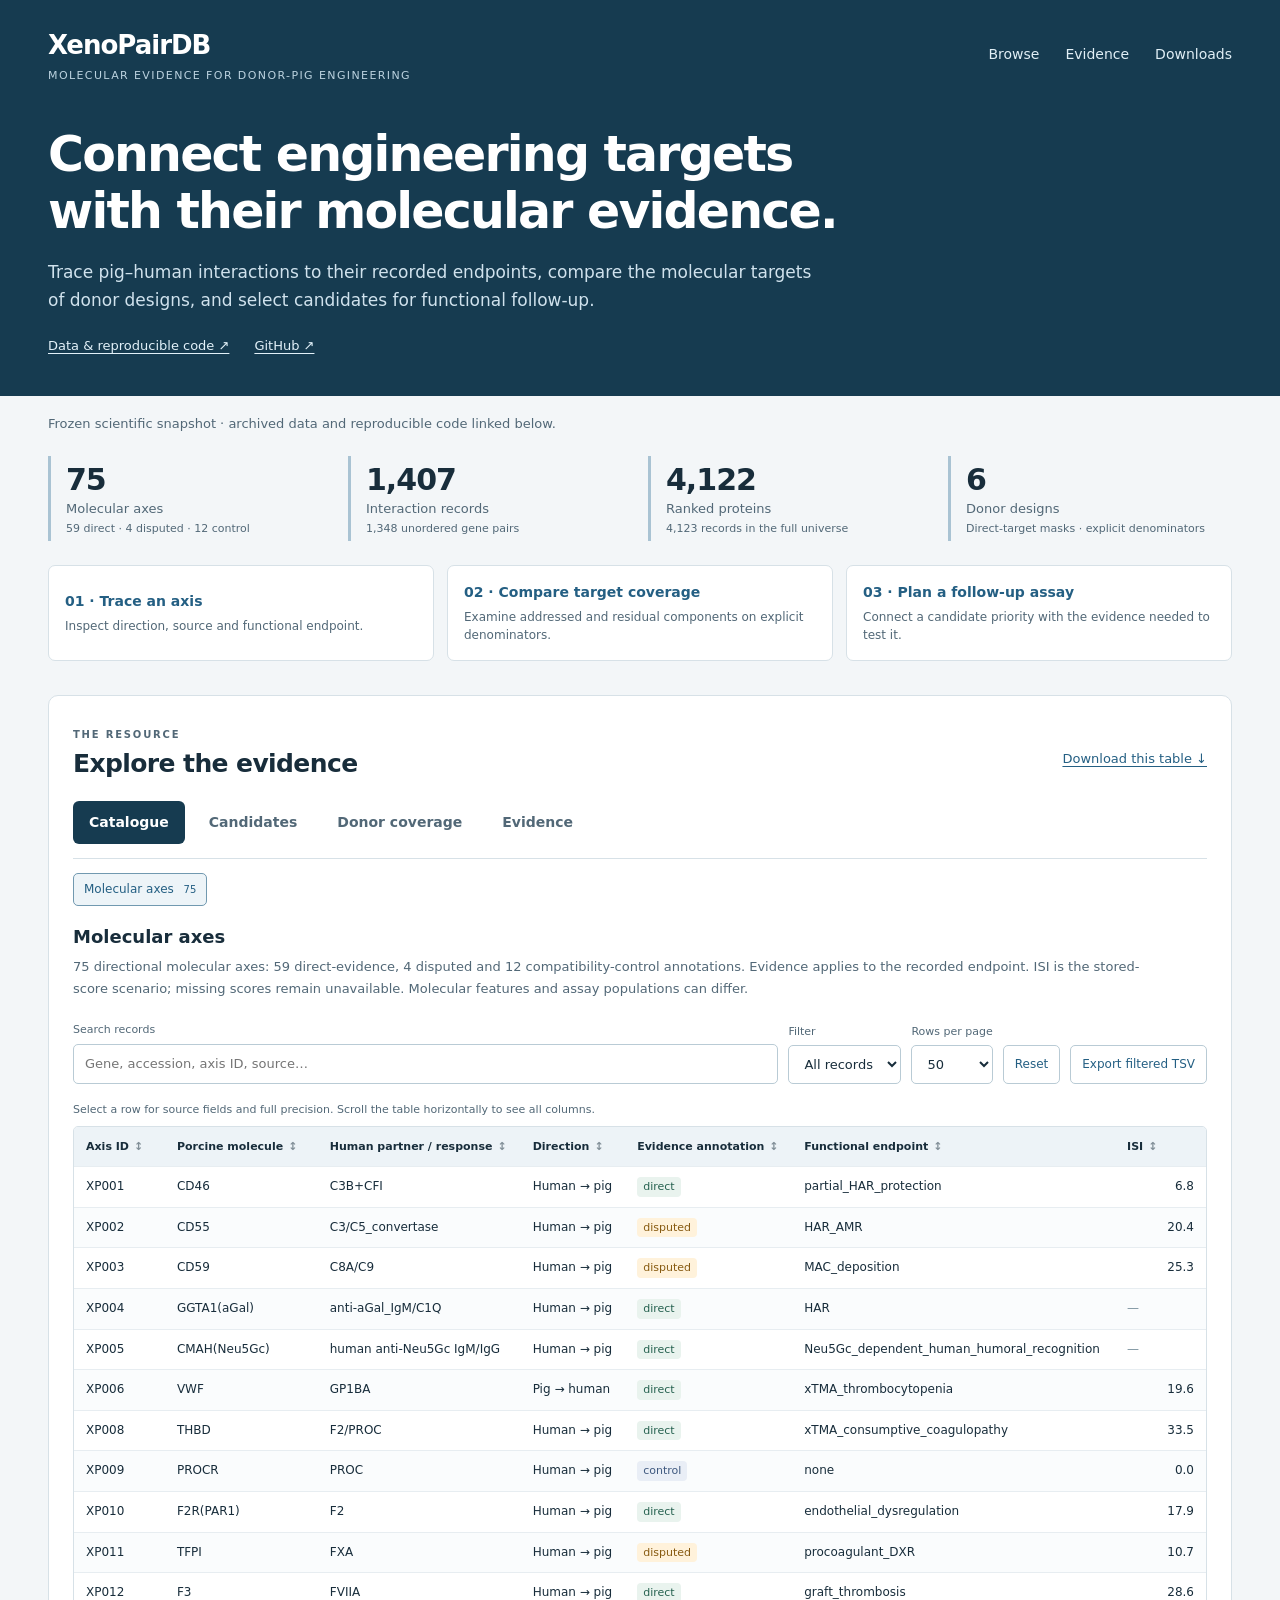
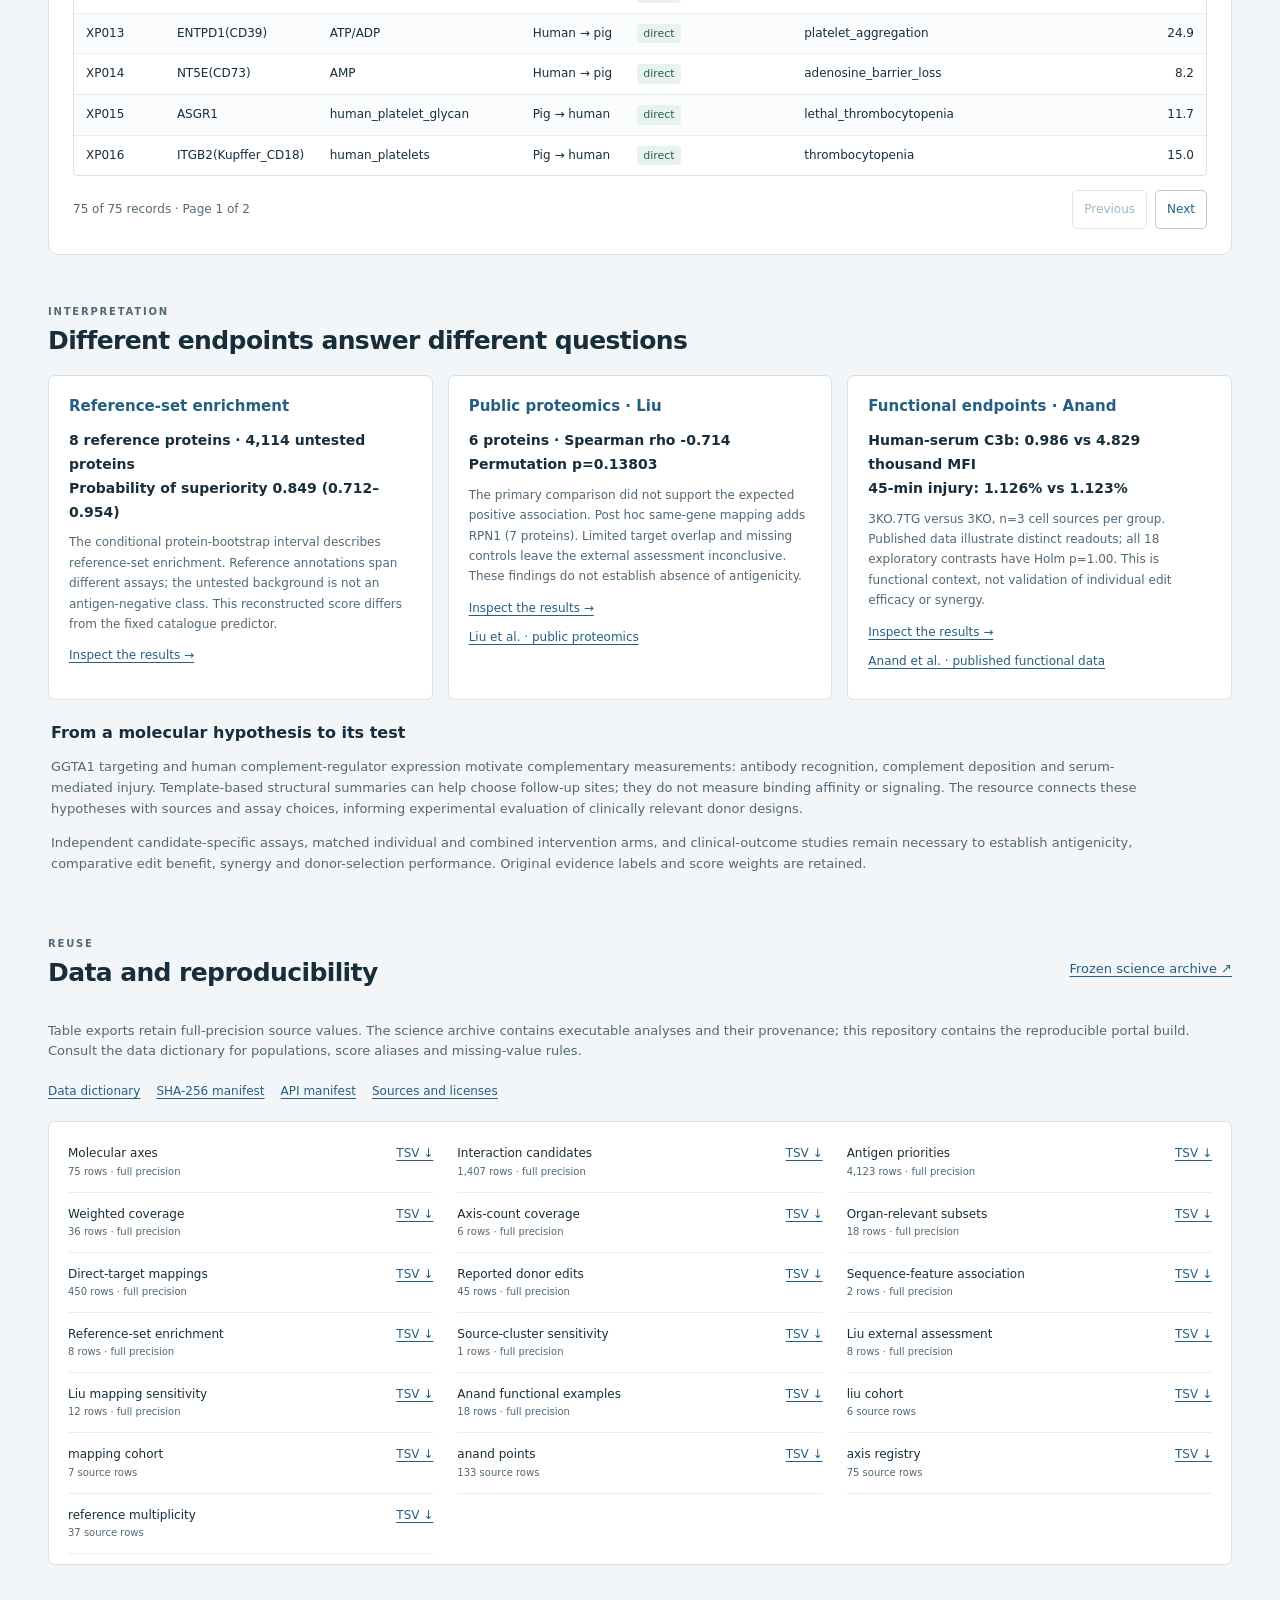
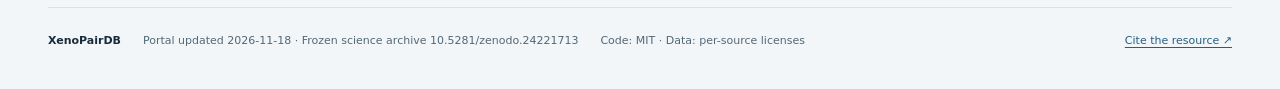
